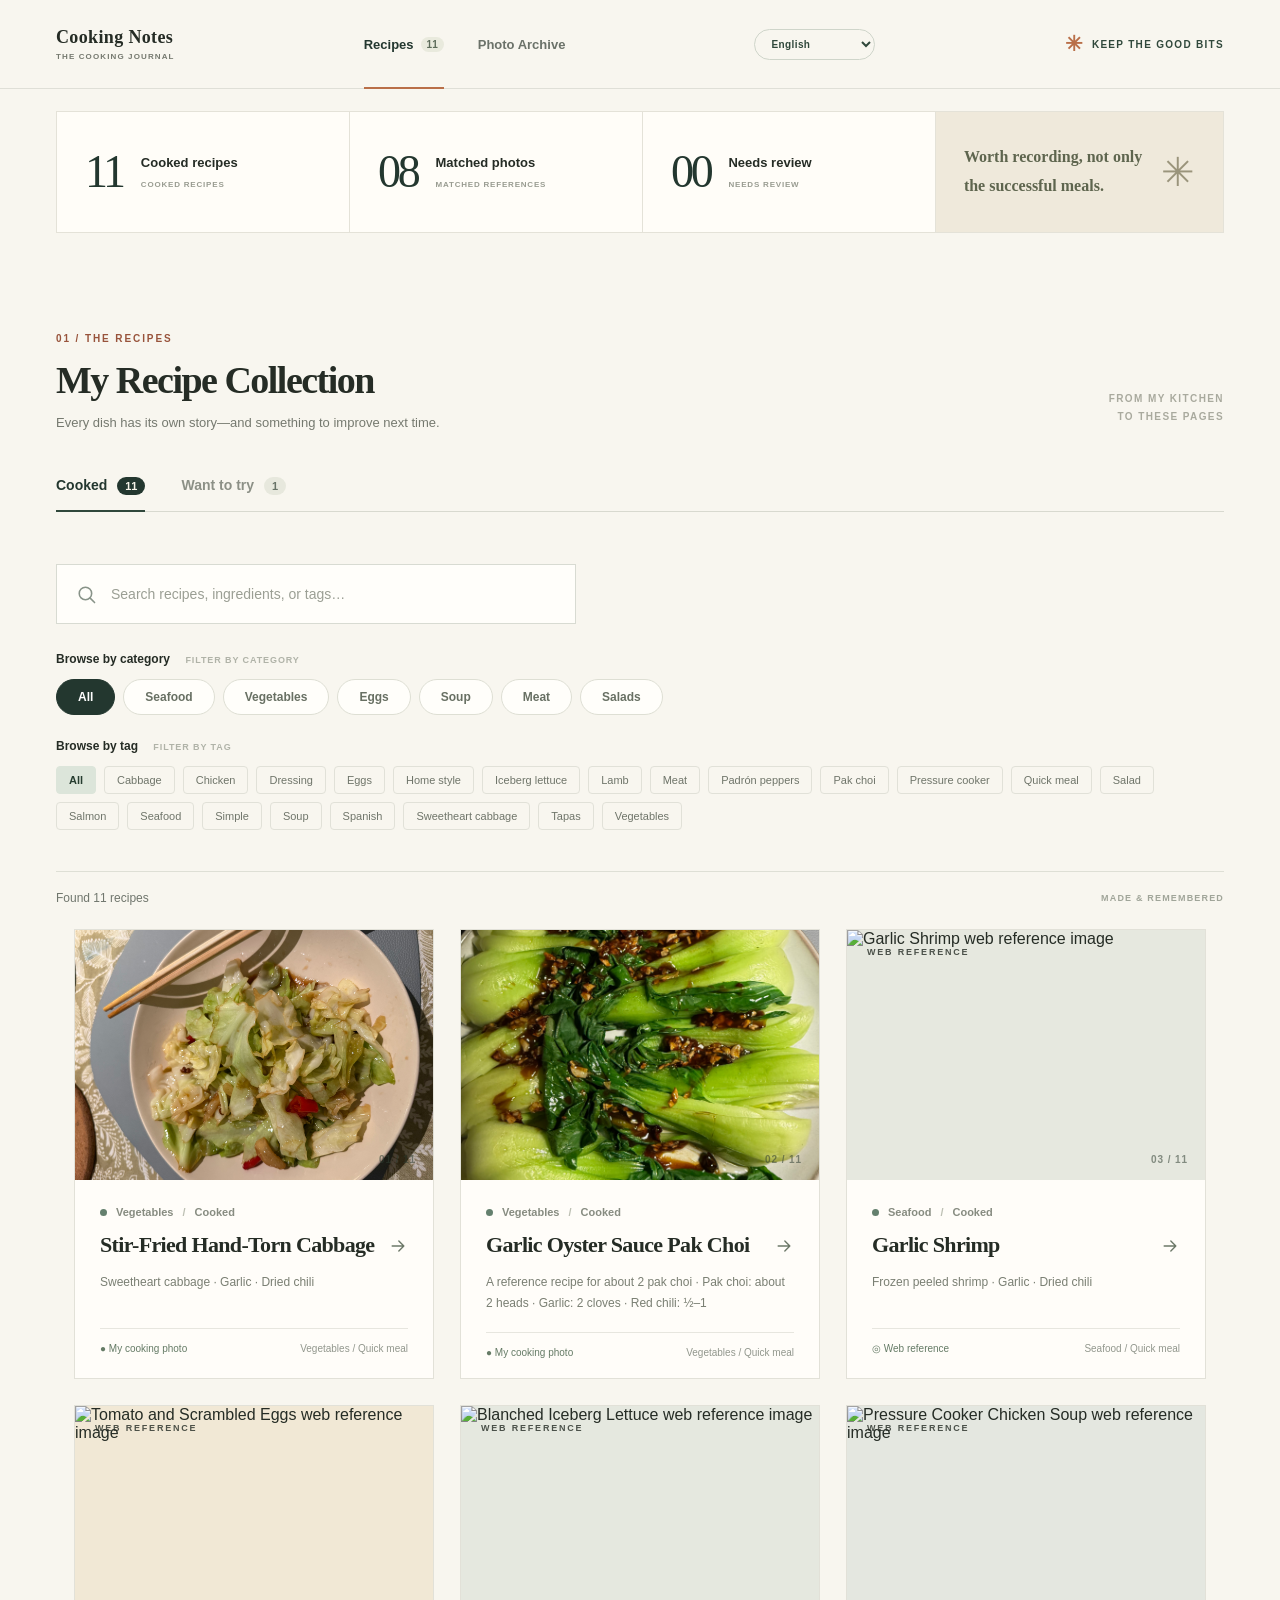
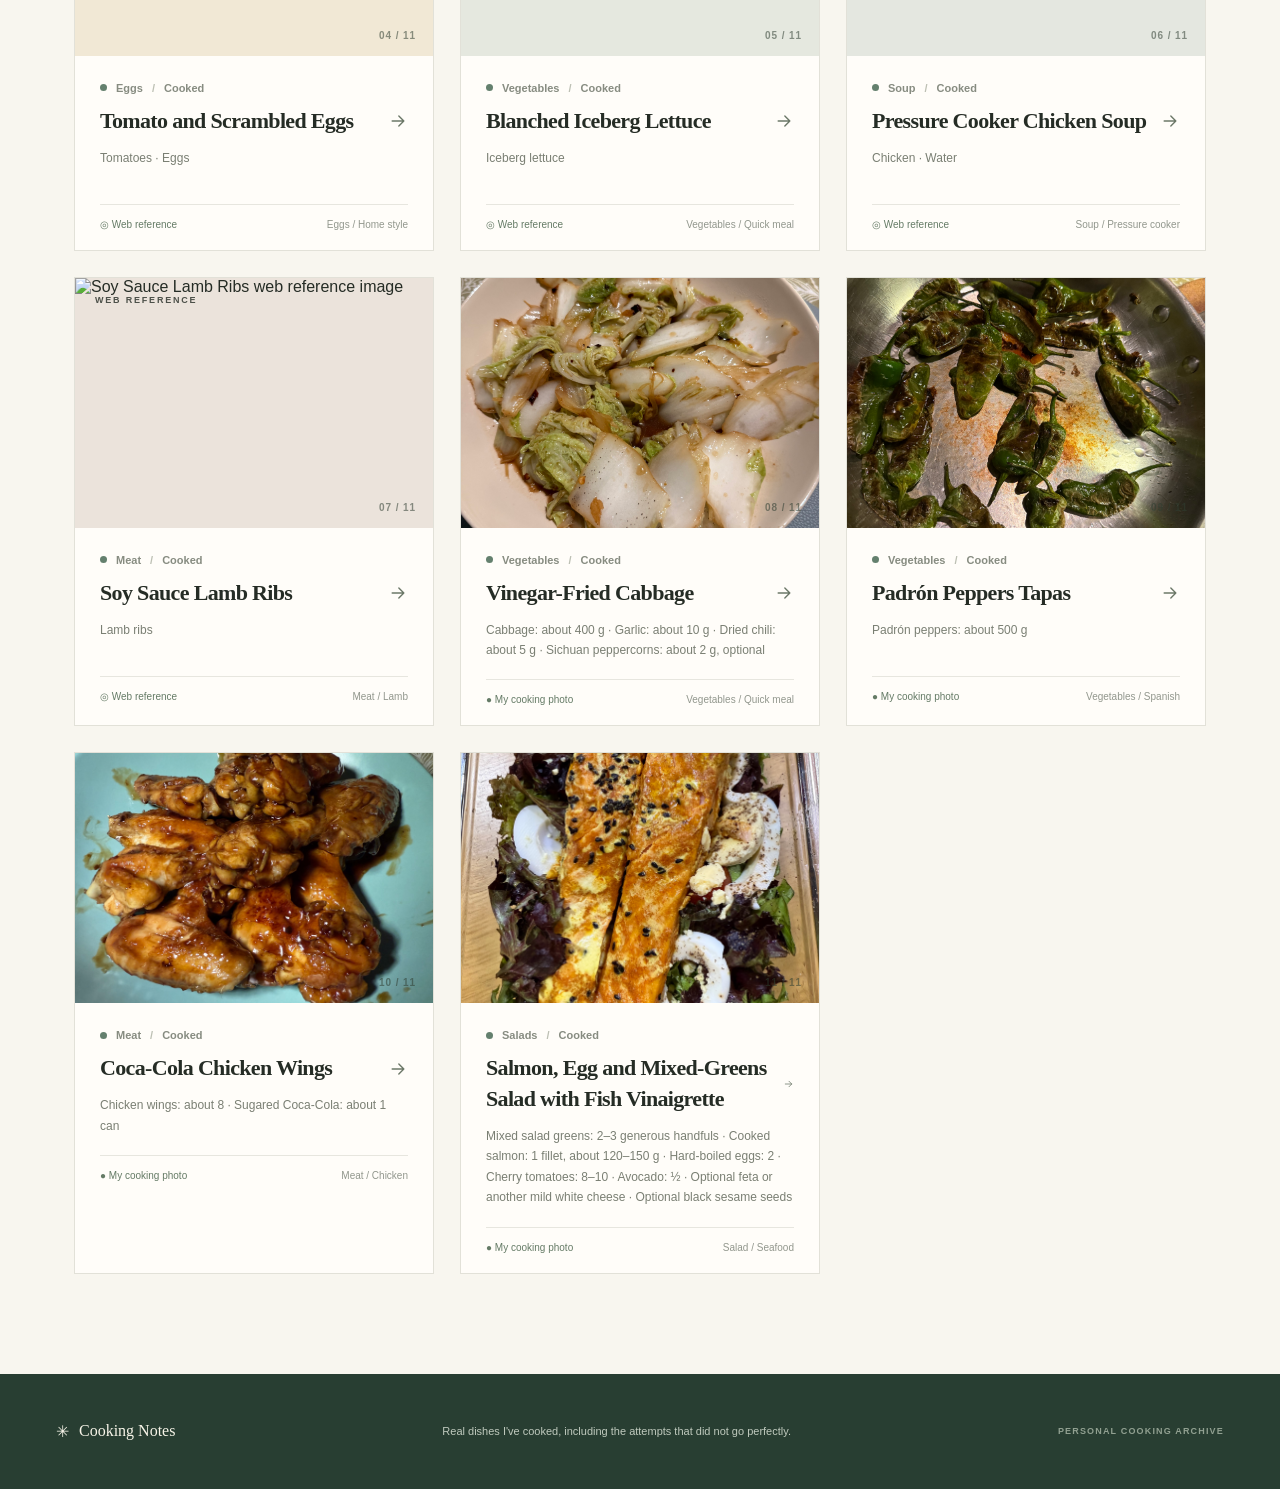
==== index.html @ 300072ee "Add salmon salad recipes and photos" ====
<!DOCTYPE html>
<html lang="zh-CN">
<head>
  <meta charset="UTF-8" />
  <meta name="viewport" content="width=device-width, initial-scale=1.0" />
  <meta name="theme-color" content="#f8f6ef" />
  <meta name="description" content="一个个人烹饪档案：记住每道菜的做法、真实经验和下次想改进的地方。" />
  <title>我的厨房笔记 · Cooking Notes</title>
  <link rel="stylesheet" href="./styles.css?rev=recipe-add-1" />
  <script id="cookbook-data" type="application/json">{"recipes":[{"id":"hand-torn-cabbage","title":"手撕包菜","status":"cooked","cuisine":"Chinese","category":"蔬菜","tags":["vegetables","quick-meal","sweetheart-cabbage"],"cover":"../../images/photos/hand-torn-cabbage-2026-10-12.jpg","ingredients":["Sweetheart Cabbage","蒜","干辣椒"],"seasonings":[],"instructions":["包菜撕成块，洗净并充分沥干。","蒜切末，干辣椒剪段。","锅充分预热，加油。","蒜和干辣椒短暂爆香。","先放比较厚的菜梗，再放叶子。","大火快速翻炒。","最后加入生抽、醋和糖。"],"experience":["已实际做过，但上次效果不够理想。","实际炒了约 5 分钟。","菜比较嫩，但是缺少焦香。","盘底有一些水。","醋用到约 1 tbsp，可能偏多。"],"improvements":["包菜洗完充分沥干。","锅要更热。","菜太多可以分批炒。","减少频繁翻动。","尝试把炒制时间缩短到约 2–3 分钟。","醋先用 1 tsp。"],"nextSeasonings":["生抽：2 tsp","醋：1 tsp","糖：¼–½ tsp"],"notes":[],"sources":[],"filename":"recipes/cooked/hand-torn-cabbage.md","referenceImage":null,"photos":[{"originalFile":"IMG_0497.HEIC","displayFile":"hand-torn-cabbage-2026-10-12.jpg","date":"2026-10-12","identifiedAs":"手撕包菜","matchStatus":"matched","recipeId":"hand-torn-cabbage","note":"可靠匹配手撕包菜；不能仅凭照片确定是哪一次尝试。","available":true,"publicPath":"./images/photos/hand-torn-cabbage-2026-10-12.jpg"},{"originalFile":"IMG_0633.HEIC","displayFile":"hand-torn-cabbage-2026-10-29.jpg","date":"2026-10-29","identifiedAs":"手撕包菜","matchStatus":"matched","recipeId":"hand-torn-cabbage","note":"可靠匹配手撕包菜；不能仅凭照片确定是哪一次尝试。","available":true,"publicPath":"./images/photos/hand-torn-cabbage-2026-10-29.jpg"}]},{"id":"garlic-oyster-sauce-pak-choi","title":"蒜蓉蚝油 Pak Choi","status":"cooked","cuisine":"Chinese","category":"蔬菜","tags":["vegetables","quick-meal","pak-choi"],"cover":"../../images/photos/garlic-oyster-sauce-pak-choi-2026-10-25.jpg","ingredients":["参考配方约适合 2 颗 Pak Choi：","Pak Choi：约 2 颗","蒜：2 瓣","红辣椒：半根至 1 根"],"seasonings":["蚝油：1 tbsp","生抽：1 tsp","老抽：少许，可选","香油：½ tsp","玉米淀粉：¼ tsp 或更少","水：约 3 tbsp，可根据浓稠度增加"],"instructions":["Pak Choi 洗净，对半或切成四份。","菜梗先接触沸水约 10–15 秒，再将叶子放进去短暂焯熟。","捞出充分沥干。","锅中加油，将蒜和红辣椒炒香。","加入提前混合好的酱汁，稍微煮至浓稠。","浇在 Pak Choi 上。"],"experience":["已实际做过，并且拍了照片。","上次菜叶有点软。","上次酱汁偏浓，而且量稍多。"],"improvements":["缩短焯水时间。","减少玉米淀粉或增加一点水。","不需要浇太多酱汁。"],"nextSeasonings":[],"notes":[],"sources":["Khin's Kitchen — Pak Choi with Garlic Sauce（原始菜谱名称；当前记录未提供链接）"],"filename":"recipes/cooked/garlic-oyster-sauce-pak-choi.md","referenceImage":null,"photos":[{"originalFile":"IMG_0579.HEIC","displayFile":"garlic-oyster-sauce-pak-choi-2026-10-25.jpg","date":"2026-10-25","identifiedAs":"蒜蓉蚝油 Pak Choi","matchStatus":"matched","recipeId":"garlic-oyster-sauce-pak-choi","note":"可靠匹配该菜谱。","available":true,"publicPath":"./images/photos/garlic-oyster-sauce-pak-choi-2026-10-25.jpg"}]},{"id":"garlic-shrimp","title":"蒜香虾仁","status":"cooked","cuisine":"Chinese","category":"海鲜","tags":["seafood","quick-meal"],"cover":null,"ingredients":["冷冻去壳虾仁","蒜","干辣椒"],"seasonings":["生抽","蚝油","糖"],"instructions":["虾仁解冻，沥干并擦去多余水分。","蒜切末，干辣椒剪段，可以去籽。","小火用油爆香蒜末和干辣椒。","加入虾仁炒至完全熟透。","加入生抽、蚝油和少量糖，翻炒均匀。"],"experience":["已实际做过。","干辣椒去籽可以减少辣度。","蒜和干辣椒不要炒焦，否则会发苦。","冷冻虾仁需要尽量沥干水分。"],"improvements":[],"nextSeasonings":[],"notes":["上图是网络参考图，不是本人的实拍照片。"],"sources":["网络参考图来源：[The Kitchn — Garlic Butter Shrimp](https://www.thekitchn.com/garlic-butter-shrimp-265172)"],"filename":"recipes/cooked/garlic-shrimp.md","referenceImage":"https://cdn.apartmenttherapy.info/image/upload/v1784063282/k/archive/4d14d19b855023bfdb66a6a99bb9dd78fb2894a0_landscape.jpg","photos":[]},{"id":"tomato-and-eggs","title":"西红柿炒鸡蛋","status":"cooked","cuisine":"Chinese","category":"鸡蛋","tags":["eggs","home-style"],"cover":null,"ingredients":["番茄","鸡蛋"],"seasonings":["盐","糖","油"],"instructions":["鸡蛋打散，先炒至凝固，盛出来。","番茄切块，放入锅中加盐炒软。","适当压碎番茄，让它释放汁水。","加入炒好的鸡蛋。","用糖和盐调整味道。"],"experience":["已实际做过，但上次不太成功。","英国买的番茄比较硬。","番茄炒了以后仍然保持块状，很难炒出番茄汁。","加水后，最后还是变得比较干。"],"improvements":["买成熟、偏软的番茄。","番茄先单独炒 4–6 分钟。","可以盖盖子稍微焖一下。","必要时加少量番茄酱辅助出汁。"],"nextSeasonings":[],"notes":["上图是网络参考图，不是本人的实拍照片。"],"sources":["网络参考图来源：[爱料理 — 蕃茄炒蛋](https://icook.tw/recipes/59691)"],"filename":"recipes/cooked/tomato-and-eggs.md","referenceImage":"https://tokyo-kitchen.icook.network/uploads/step/cover/234334/8b9d5fb97aab0b68.jpg","photos":[]},{"id":"blanched-iceberg-lettuce","title":"白灼生菜","status":"cooked","cuisine":"Chinese","category":"蔬菜","tags":["vegetables","quick-meal","iceberg-lettuce"],"cover":null,"ingredients":["Iceberg Lettuce"],"seasonings":["蒜","蚝油","生抽","糖","油"],"instructions":["生菜洗净，适当撕开。","在沸水中短时间焯熟。","捞出沥干。","用蒜、生抽、蚝油、糖和少量水制作酱汁。","将酱汁浇在生菜上。"],"experience":["已实际做过，觉得很好吃。"],"improvements":[],"nextSeasonings":[],"notes":["上图是网络参考图，不是本人的实拍照片。"],"sources":["网络参考图来源：[DelishHomeCook — Iceberg Lettuce with Oyster Sauce](https://delishhomecook.com/2017/07/28/blanched_lettuce/)"],"filename":"recipes/cooked/blanched-iceberg-lettuce.md","referenceImage":"https://delishhomecook.files.wordpress.com/2017/07/dsc01959-small.jpg","photos":[]},{"id":"pressure-cooker-chicken-soup","title":"高压锅鸡汤","status":"cooked","cuisine":"Chinese","category":"汤","tags":["soup","pressure-cooker","simple"],"cover":null,"ingredients":["鸡","水"],"seasonings":[],"instructions":["将鸡放进高压锅。","加水。","用高压锅煮汤。以前提到过约 1 小时，但具体高压烹饪时间和模式尚未确认。"],"experience":["已实际做过。","具体调味料、鸡肉用量和高压烹饪时间尚未记录，下一次做的时候可以补充。"],"improvements":[],"nextSeasonings":[],"notes":["上图是网络参考图，不是本人的实拍照片。"],"sources":["网络参考图来源：[Wikimedia Commons — Chinese Food - Chicken Soup](https://commons.wikimedia.org/wiki/File:Chinese_Food_-_Chicken_Soup.JPG)（CC BY-SA 3.0）"],"filename":"recipes/cooked/pressure-cooker-chicken-soup.md","referenceImage":"https://upload.wikimedia.org/wikipedia/commons/4/47/Chinese_Food_-_Chicken_Soup.JPG","photos":[]},{"id":"soy-sauce-lamb-ribs","title":"酱油羊排","status":"cooked","cuisine":"Chinese","category":"肉类","tags":["meat","lamb","home-style"],"cover":null,"ingredients":["羊排"],"seasonings":["酱油"],"instructions":[],"experience":["已实际做过。","这道菜是自己随意调制的酱油风味，不是严格按照某个中餐菜谱做的。"],"improvements":[],"nextSeasonings":[],"notes":["上图是网络参考图，不是本人的实拍照片；图片展示的是相近的红烧羊排风格，不代表这道菜的实际成品。"],"sources":["网络参考图来源：[搜狐 — 红烧羊肉/羊排相关图片](https://www.sohu.com/a/840072712_121106832)"],"filename":"recipes/cooked/soy-sauce-lamb-ribs.md","referenceImage":"https://q7.itc.cn/q_70/images03/20241220/396b5f5ba7764e2a8b6789eb6a0640f6.jpeg","photos":[]},{"id":"vinegar-braised-cabbage","title":"醋溜白菜","status":"cooked","cuisine":"Chinese","category":"蔬菜","tags":["vegetables","quick-meal","cabbage"],"cover":"../../images/photos/stir-fried-cabbage-vegetable-review-2026-10-15.jpg","ingredients":["白菜／大白菜：约 400 g","蒜：约 10 g","干辣椒：约 5 g","花椒：约 2 g，可选"],"seasonings":["陈醋：约 20 ml","生抽：约 10 ml","白砂糖：约 5 g","盐：约 3 g","食用油：约 25 ml"],"instructions":["将白菜帮和叶分开；白菜帮斜切成片，白菜叶撕成大块。","锅烧热加油，放入花椒小火炸香后捞出。","加入干辣椒段和蒜片，短暂爆香。","转大火，先加入白菜帮快速翻炒约 1 分钟，再加入白菜叶翻炒约 30 秒。","沿锅边淋入陈醋，快速翻炒。","加入生抽、糖和盐，翻炒均匀后立即出锅。"],"experience":["已实际做过，并拍了照片。"],"improvements":["下次改进尚未记录。公开参考做法强调大火快炒、帮叶分开，以减少出水并保持脆感；是否适合下一次实际尝试，之后再记录。"],"nextSeasonings":[],"notes":["上面的用量和步骤是根据公开常见做法整理的参考版本，不代表 2026-10-15 这次照片对应的确切用量或步骤。"],"sources":["醋溜白菜参考做法：[理科生下厨房](https://scicook.com/recipes/vinegar-cabbage/)"],"filename":"recipes/cooked/vinegar-braised-cabbage.md","referenceImage":null,"photos":[{"originalFile":"IMG_0504.HEIC","displayFile":"stir-fried-cabbage-vegetable-review-2026-10-15.jpg","date":"2026-10-15","identifiedAs":"醋溜白菜","matchStatus":"matched","recipeId":"vinegar-braised-cabbage","note":"用户确认这是醋溜白菜。","available":true,"publicPath":"./images/photos/stir-fried-cabbage-vegetable-review-2026-10-15.jpg"}]},{"id":"padron-peppers-tapas","title":"Padrón Peppers Tapas","status":"cooked","cuisine":"Spanish","category":"蔬菜","tags":["vegetables","spanish","tapas","padron-peppers"],"cover":"../../images/photos/pan-fried-green-peppers-review-2026-10-17.jpg","ingredients":["Padrón peppers：约 500 g"],"seasonings":["西班牙橄榄油：适量（公开参考版本约 300 ml）","海盐片：适量"],"instructions":["Padrón peppers 洗净，并充分沥干水分。","锅中加入橄榄油并充分加热。","放入辣椒，煎炸至表皮起泡并呈金黄色。","捞出沥去多余油分，装盘后撒上海盐，趁热食用。"],"experience":["已实际做过，并拍了照片。","这道菜是西班牙 tapas。"],"improvements":[],"nextSeasonings":[],"notes":["上面的用量和步骤是根据西班牙常见 tapas 做法整理的参考版本，不代表 2026-10-17 这次照片对应的确切用量或步骤。"],"sources":["Padrón peppers 参考做法：[Foods and Wines from Spain](https://www.foodswinesfromspain.com/en/fws-academy/recipes/2017/october/padron-peppers)"],"filename":"recipes/cooked/padron-peppers-tapas.md","referenceImage":null,"photos":[{"originalFile":"IMG_0531.HEIC","displayFile":"pan-fried-green-peppers-review-2026-10-17.jpg","date":"2026-10-17","identifiedAs":"Padrón Peppers Tapas","matchStatus":"matched","recipeId":"padron-peppers-tapas","note":"用户确认这是西班牙 Padrón peppers tapas。","available":true,"publicPath":"./images/photos/pan-fried-green-peppers-review-2026-10-17.jpg"}]},{"id":"coca-cola-chicken-wings","title":"可乐鸡翅","status":"cooked","cuisine":"Chinese","category":"肉类","tags":["meat","chicken","home-style"],"cover":"../../images/photos/soy-glazed-chicken-review-2026-10-25.jpg","ingredients":["鸡翅：约 8 只","含糖可乐：约 1 罐"],"seasonings":["盐：适量","料酒：约 1 tbsp","生抽：约 10 ml","老抽：约 5–7 ml","姜片：约 5 片","桂皮：半支至 1 支，可选","八角：可选"],"instructions":["在鸡翅两面划刀或扎孔，帮助入味；可用料酒和老抽腌制约 30 分钟至 2 小时。","鸡翅冷水下锅，可加入姜片；煮开并撇去浮沫后捞出，用温水冲净并擦干。","锅烧热，将鸡翅小火煎至两面金黄。","加入可乐、料酒、生抽、老抽和可选的桂皮、八角；液体以接近没过鸡翅为宜。","小火炖煮至鸡翅熟透、汤汁明显减少。","转大火收汁，让浓稠酱汁裹在鸡翅表面；最后按需要补盐。"],"experience":["已实际做过，并拍了照片。"],"improvements":[],"nextSeasonings":[],"notes":["上面的用量和步骤是根据公开常见做法整理的参考版本，不代表 2026-10-25 这次照片对应的确切用量或步骤。"],"sources":["可乐鸡翅参考做法：[下厨房](https://m.xiachufang.com/recipe/1000229/)","可乐鸡翅常见做法概述：[维基百科](https://zh.wikipedia.org/wiki/可乐鸡翅)"],"filename":"recipes/cooked/coca-cola-chicken-wings.md","referenceImage":null,"photos":[{"originalFile":"IMG_0581.HEIC","displayFile":"soy-glazed-chicken-review-2026-10-25.jpg","date":"2026-10-25","identifiedAs":"可乐鸡翅","matchStatus":"matched","recipeId":"coca-cola-chicken-wings","note":"用户确认这是可乐鸡翅。","available":true,"publicPath":"./images/photos/soy-glazed-chicken-review-2026-10-25.jpg"}]},{"id":"fish-vinaigrette","title":"三文鱼鸡蛋混合生菜沙拉（Fish Vinaigrette）","status":"cooked","cuisine":"Western","category":"沙拉","tags":["salad","seafood","salmon","simple"],"cover":"../../images/photos/fish-vinaigrette-1.jpg","ingredients":["混合生菜：2–3 大把，例如绿叶生菜和红叶生菜","熟三文鱼：1 片，约 120–150 g，简单调味后掰成大块","水煮蛋：2 个，对半或切成四块","樱桃番茄：8–10 个，对半切开","牛油果：½ 个，切片或切丁","可选：少量菲达奶酪或其他味道温和的白奶酪","可选：黑芝麻，最后撒上"],"seasonings":["特级初榨橄榄油：3 份","醋：1 份","盐：适量","黑胡椒：适量","意大利综合香料：适量"],"instructions":["制作油醋汁：将橄榄油、醋、盐、黑胡椒和意大利综合香料放入一个最小的透明密封容器中，盖紧后摇匀。","组合沙拉：把混合生菜放入大盘，加入樱桃番茄和牛油果，再摆上三文鱼和水煮蛋。","完成：按喜好加入奶酪和黑芝麻。再次摇匀油醋汁，淋在沙拉上后立即食用。"],"experience":["已实际做过，并拍下了两张成品照片。"],"improvements":[],"nextSeasonings":[],"notes":[],"sources":[],"filename":"recipes/cooked/fish-vinaigrette.md","referenceImage":null,"photos":[{"originalFile":"fish-vinaigrette-1.jpg","displayFile":"fish-vinaigrette-1.jpg","date":"日期未记录","identifiedAs":"三文鱼鸡蛋混合生菜沙拉","matchStatus":"matched","recipeId":"fish-vinaigrette","note":"随鱼汁油醋汁菜谱提供的个人实拍照片。","available":true,"publicPath":"./images/photos/fish-vinaigrette-1.jpg"},{"originalFile":"fish-vinaigrette-2.jpg","displayFile":"fish-vinaigrette-2.jpg","date":"日期未记录","identifiedAs":"三文鱼鸡蛋混合生菜沙拉","matchStatus":"matched","recipeId":"fish-vinaigrette","note":"随鱼汁油醋汁菜谱提供的个人实拍照片。","available":true,"publicPath":"./images/photos/fish-vinaigrette-2.jpg"}]},{"id":"honey-mustard-chicken-salad-sauce","title":"蜂蜜芥末鸡肉沙拉","status":"to-try","cuisine":"Western","category":"沙拉","tags":["salad","chicken","dressing","simple"],"cover":null,"ingredients":["薄切鸡胸肉：120 g，可以使用超市购买的熟鸡肉片，或将熟鸡胸肉切薄","混合生菜：2–3 大把，例如绿叶生菜和红叶生菜","水煮蛋：2 个，对半或切成四块","樱桃番茄：8–10 个，对半切开","牛油果：½ 个，切片或切丁","坚果：一小把，粗略切碎，例如杏仁、核桃或腰果","可选：少量菲达奶酪或其他味道温和的白奶酪","可选：黑芝麻，最后撒上"],"seasonings":["特级初榨橄榄油：1 tbsp（15 ml）","第戎芥末：1 tbsp（15 g）；也可以用 2 tsp 第戎芥末加 1 tsp 粒粒芥末增加口感","蜂蜜：2 tsp（10 ml）","苹果醋或新鲜柠檬汁：1 tsp（5 ml），用来平衡甜味并帮助乳化","细海盐：1 小撮","现磨黑胡椒：1 小撮","可选：极少量蒜粉或一小撮切碎的新鲜细香葱"],"instructions":["准备鸡肉：如果使用生鸡胸肉，用盐和胡椒调味，彻底煮熟后稍微静置，再切成薄片；如果使用现成的熟鸡肉片，可直接使用。","混合酱汁底：在小碗中将芥末、蜂蜜、醋（或柠檬汁）、盐和黑胡椒搅拌至完全顺滑。","乳化橄榄油：一边快速搅拌，一边慢慢将橄榄油细细地倒入芥末混合物中，直到酱汁变得有光泽并稍微变稠。","调整浓稠度：尝味后按需要调整。如果想让酱汁更适合淋在嫩叶上，可以加入 ½ tsp 温水搅匀。","组合沙拉：把生菜、樱桃番茄和牛油果放入碗中，摆上水煮蛋、薄切鸡肉和坚果，再加入可选的奶酪和黑芝麻。","拌匀后食用：将一半酱汁拌入鸡肉，另一半在上桌前立即淋到生菜上。"],"experience":[],"improvements":[],"nextSeasonings":[],"notes":["这个配方按 120 g 鸡肉计算，大约可得到 2½ tbsp 乳化酱汁，足够拌鸡肉并调味一份配菜沙拉。","如果使用生鸡肉，可以在煎好后转小火，在锅中加入 1 tbsp 酱汁，让鸡肉裹上酱汁并轻微焦糖化 30–45 秒；剩下的酱汁冷拌沙拉。"],"sources":[],"filename":"recipes/cooked/honey-mustard-chicken-salad-sauce.md","referenceImage":null,"photos":[]}],"photos":[{"originalFile":"IMG_0497.HEIC","displayFile":"hand-torn-cabbage-2026-10-12.jpg","date":"2026-10-12","identifiedAs":"手撕包菜","matchStatus":"matched","recipeId":"hand-torn-cabbage","note":"可靠匹配手撕包菜；不能仅凭照片确定是哪一次尝试。","available":true,"publicPath":"./images/photos/hand-torn-cabbage-2026-10-12.jpg"},{"originalFile":"IMG_0633.HEIC","displayFile":"hand-torn-cabbage-2026-10-29.jpg","date":"2026-10-29","identifiedAs":"手撕包菜","matchStatus":"matched","recipeId":"hand-torn-cabbage","note":"可靠匹配手撕包菜；不能仅凭照片确定是哪一次尝试。","available":true,"publicPath":"./images/photos/hand-torn-cabbage-2026-10-29.jpg"},{"originalFile":"IMG_0579.HEIC","displayFile":"garlic-oyster-sauce-pak-choi-2026-10-25.jpg","date":"2026-10-25","identifiedAs":"蒜蓉蚝油 Pak Choi","matchStatus":"matched","recipeId":"garlic-oyster-sauce-pak-choi","note":"可靠匹配该菜谱。","available":true,"publicPath":"./images/photos/garlic-oyster-sauce-pak-choi-2026-10-25.jpg"},{"originalFile":"IMG_0504.HEIC","displayFile":"stir-fried-cabbage-vegetable-review-2026-10-15.jpg","date":"2026-10-15","identifiedAs":"醋溜白菜","matchStatus":"matched","recipeId":"vinegar-braised-cabbage","note":"用户确认这是醋溜白菜。","available":true,"publicPath":"./images/photos/stir-fried-cabbage-vegetable-review-2026-10-15.jpg"},{"originalFile":"IMG_0531.HEIC","displayFile":"pan-fried-green-peppers-review-2026-10-17.jpg","date":"2026-10-17","identifiedAs":"Padrón Peppers Tapas","matchStatus":"matched","recipeId":"padron-peppers-tapas","note":"用户确认这是西班牙 Padrón peppers tapas。","available":true,"publicPath":"./images/photos/pan-fried-green-peppers-review-2026-10-17.jpg"},{"originalFile":"IMG_0581.HEIC","displayFile":"soy-glazed-chicken-review-2026-10-25.jpg","date":"2026-10-25","identifiedAs":"可乐鸡翅","matchStatus":"matched","recipeId":"coca-cola-chicken-wings","note":"用户确认这是可乐鸡翅。","available":true,"publicPath":"./images/photos/soy-glazed-chicken-review-2026-10-25.jpg"},{"originalFile":"fish-vinaigrette-1.jpg","displayFile":"fish-vinaigrette-1.jpg","date":"日期未记录","identifiedAs":"三文鱼鸡蛋混合生菜沙拉","matchStatus":"matched","recipeId":"fish-vinaigrette","note":"随鱼汁油醋汁菜谱提供的个人实拍照片。","available":true,"publicPath":"./images/photos/fish-vinaigrette-1.jpg"},{"originalFile":"fish-vinaigrette-2.jpg","displayFile":"fish-vinaigrette-2.jpg","date":"日期未记录","identifiedAs":"三文鱼鸡蛋混合生菜沙拉","matchStatus":"matched","recipeId":"fish-vinaigrette","note":"随鱼汁油醋汁菜谱提供的个人实拍照片。","available":true,"publicPath":"./images/photos/fish-vinaigrette-2.jpg"}],"translations":{"ui":{"en":{"brand":"Cooking Notes","brandSubtitle":"THE COOKING JOURNAL","brandAria":"My Cooking Notes, home","recipes":"Recipes","photos":"Photo Archive","about":"About","languageToggle":"中文","languageAria":"Choose language","languageChinese":"中文","languageEnglish":"English","languageDutch":"Nederlands","mainNavAria":"Main navigation","footerText":"Real dishes I've cooked, including the attempts that did not go perfectly.","footerArchive":"PERSONAL COOKING ARCHIVE","headerSide":"KEEP THE GOOD BITS","artJournal":"THE\u003cbr/>COOKING\u003cbr/>JOURNAL","artGoodFood":"GOOD FOOD","artGoodNotes":"GOOD NOTES","artCollected":"COLLECTED WITH CARE","artEst":"EST. 2026","statsCooked":"Cooked recipes","statsMatched":"Matched photos","statsReview":"Needs review","statsCookedMeta":"COOKED RECIPES","statsMatchedMeta":"MATCHED REFERENCES","statsReviewMeta":"NEEDS REVIEW","statsAria":"Recipe statistics","statsNote1":"Worth recording, not only","statsNote2":"the successful meals.","browseCategory":"Browse by category","browseTag":"Browse by tag","all":"All","statusCooked":"Cooked","statusTry":"Want to try","searchPlaceholder":"Search recipes, ingredients, or tags…","searchAria":"Search recipes or ingredients","clearSearch":"Clear search","categoryAria":"Recipe categories","tagAria":"Tag filters","filterCategoryMeta":"FILTER BY CATEGORY","filterTagMeta":"FILTER BY TAG","recipesKicker":"01 / THE RECIPES","sectionRecipes":"My Recipe Collection","sectionDescription":"Every dish has its own story—and something to improve next time.","fromKitchen":"FROM MY KITCHEN","toPages":"TO THESE PAGES","resultsFound":"Found {count} recipes","resultsToTry":"Found {count} recipes to try","clearFilters":"Clear filters ↗","madeRemembered":"MADE & REMEMBERED","emptyToTryTitle":"Your try list is empty","emptyToTryText":"No to-try recipes have been recorded yet. You can add future ideas to Markdown.","emptyTitle":"No matching recipes","emptyText":"Try another keyword, or clear the category and tag filters.","noIngredients":"Ingredients not recorded","cookingPhotoAlt":"cooking photo","photoMy":"● My cooking photo","photoLinked":"◌ Photo linked","webReference":"◎ Web reference","noPhoto":"— No photo","photoReference":"PHOTO REFERENCE","noPhotoLabel":"NO PHOTO","photoPending":"Photo file pending","noLinkedPhoto":"No linked photo","spaceLater":"A LITTLE SPACE FOR LATER","webBadge":"WEB REFERENCE","calloutEyebrow":"AN HONEST KITCHEN DIARY","calloutTitle":"Even imperfect dishes are worth keeping.","calloutText":"Real notes make the next attempt better.","readPrinciples":"Read the recording principles","heroEyebrow":"A PERSONAL COOKING ARCHIVE","heroEdition":"VOL. 01","heroTitle1":"Take every time you cook","heroTitle2":"seriously enough to remember.","heroDescription":"Not only the good methods, but also the reasons behind failures, ideas for next time, and the small kitchen discoveries worth keeping.","heroLink":"Browse my recipes","heroAria":"Abstract decorative pattern with a plate and cooking notes, not an actual dish photo","statusAria":"Recipe status","allRecipes":"All recipes","recipeLabel":"RECIPE","recipeIntro":"Remember the steps, what really happened, and what to improve next time.","cooked":"Cooked","print":"Print recipe ↗","mainIngredients":"Main ingredients","seasonings":"Seasonings","forNext":"FOR NEXT TIME","nextTitle":"Next-time seasoning reference","nextNote":"This is a suggestion for next time, not the previous actual amount.","markdownSource":"Recipe data comes from Markdown","steps":"Steps","experienceEyebrow":"WHAT ACTUALLY HAPPENED","experienceTitle":"My actual experience","improvementsEyebrow":"NOTES FOR NEXT TIME","improvementsTitle":"What to improve next time","otherNotes":"Other notes","sources":"Sources","relatedPhotos":"Related photos","linked":"linked","photoRules":"Only manually confirmed photos are linked to recipes.","noReliablePhoto":"No reliably matched photo has been recorded","referenceTip":"This is a web reference image. It is not a personal cooking photo.","webReferenceAlt":"web reference image","notPersonal":"not a personal cooking photo","notRecorded":"Not recorded","backToList":"Back to recipe list","home":"Home","viewPhotoArchive":"View photo archive","notFound":"Recipe not found","photoArchiveTitle":"In the frame.","photoArchiveKicker":"02 / PHOTO ARCHIVE","photoArchiveIntro1":"Photos are part of the memory, but not every photo can be matched to a dish with certainty.","photoArchiveIntro2":"Confirmed matches stay in the archive; uncertain ones stay separate.","imageBannerTitle":"About image files","imageBannerWithPending":"{count} JPEG display images are connected; original HEIC files remain in the library. Unconfirmed photos stay in the review archive and are not automatically linked to recipes.","imageBannerAllConfirmed":"{count} JPEG display images are connected; original HEIC files remain in the library. All current photos have been linked to recipes based on your confirmation.","imageBannerNone":"Only filenames and review records are available. Add real JPG files to the images/photos/ folder and rebuild the site to display them.","confirmedKicker":"01 / CONFIRMED","confirmedTitle":"Confirmed matches","confirmedSubtitle":"Confirmed as belonging to existing recipes","toReviewKicker":"02 / TO REVIEW","toReviewTitle":"To review","toReviewSubtitle":"Keep possibilities separate until confirmed","photoConfirmed":"✓ Confirmed","photoReview":"◌ To review","viewRecipe":"View recipe","originalLabel":"ORIGINAL","displayLabel":"DISPLAY","unassigned":"Not linked to a formal recipe","aboutKicker":"03 / THE PHILOSOPHY","aboutTitle1":"Not a recipe encyclopedia,","aboutTitle2":"a real kitchen diary.","aboutIntro":"Every dish comes from something actually cooked. Write down what is known; leave unknowns blank.","principle1Title":"Truth over completeness","principle1Text":"Missing times, amounts, and steps are marked as not recorded instead of being guessed.","principle2Title":"Failures belong here too","principle2Text":"Actual experience and next-time suggestions stay separate. A suggestion is not a fact.","principle3Title":"Photos need confirmation","principle3Text":"Only reliably matched photos are linked to recipes. Unconfirmed photos are not used to prove missing facts.","howItWorks":"HOW IT WORKS","aboutFootTitle":"Markdown holds the content; the website presents it.","aboutFootText":"Each recipe has its own Markdown file. Edit the ingredients, steps, or notes, then rebuild the site—no database or back end required.","goRecipes":"View recipes","categories":{"全部":"All","海鲜":"Seafood","蔬菜":"Vegetables","鸡蛋":"Eggs","汤":"Soup","肉类":"Meat","沙拉":"Salads"},"tags":{"cabbage":"Cabbage","chicken":"Chicken","dressing":"Dressing","eggs":"Eggs","fish":"Fish","honey":"Honey","home-style":"Home style","iceberg-lettuce":"Iceberg lettuce","lamb":"Lamb","meat":"Meat","padron-peppers":"Padrón peppers","pak-choi":"Pak choi","pressure-cooker":"Pressure cooker","quick-meal":"Quick meal","salad":"Salad","salmon":"Salmon","seafood":"Seafood","simple":"Simple","soup":"Soup","spanish":"Spanish","sweetheart-cabbage":"Sweetheart cabbage","tapas":"Tapas","vegetables":"Vegetables"}}},"recipes":{"garlic-shrimp":{"title":"Garlic Shrimp","category":"Seafood","ingredients":["Frozen peeled shrimp","Garlic","Dried chili"],"seasonings":["Light soy sauce","Oyster sauce","Sugar"],"instructions":["Defrost the shrimp, drain them, and pat away excess moisture.","Mince the garlic and cut the dried chili into pieces; remove the seeds if desired.","Gently fry the garlic and dried chili in oil over low heat until fragrant.","Add the shrimp and stir-fry until fully cooked.","Add light soy sauce, oyster sauce, and a little sugar; toss to combine."],"experience":["I have cooked this dish.","Removing the seeds from dried chili reduces the heat.","Do not burn the garlic or dried chili, or they will taste bitter.","Drain frozen shrimp as thoroughly as possible."],"notes":["The image above is a web reference image, not a personal cooking photo."],"sources":["Web reference image: The Kitchn — Garlic Butter Shrimp"]},"blanched-iceberg-lettuce":{"title":"Blanched Iceberg Lettuce","category":"Vegetables","ingredients":["Iceberg lettuce"],"seasonings":["Garlic","Oyster sauce","Light soy sauce","Sugar","Oil"],"instructions":["Wash the lettuce and tear it into suitable pieces.","Briefly blanch it in boiling water.","Drain thoroughly.","Make a sauce with garlic, light soy sauce, oyster sauce, sugar, and a little water.","Pour the sauce over the lettuce."],"experience":["I have made it and thought it was delicious."],"notes":["The image above is a web reference image, not a personal cooking photo."],"sources":["Web reference image: DelishHomeCook — Iceberg Lettuce with Oyster Sauce"]},"garlic-oyster-sauce-pak-choi":{"title":"Garlic Oyster Sauce Pak Choi","category":"Vegetables","ingredients":["A reference recipe for about 2 pak choi","Pak choi: about 2 heads","Garlic: 2 cloves","Red chili: ½–1"],"seasonings":["Oyster sauce: 1 tbsp","Light soy sauce: 1 tsp","Dark soy sauce: a little, optional","Sesame oil: ½ tsp","Cornstarch: ¼ tsp or less","Water: about 3 tbsp, adjust as needed"],"instructions":["Wash the pak choi and cut each head in half or into quarters.","Place the stems in boiling water for about 10–15 seconds, then add the leaves and blanch briefly.","Drain thoroughly.","Heat oil in a pan and fry the garlic and red chili until fragrant.","Add the pre-mixed sauce and simmer briefly until slightly thickened.","Pour the sauce over the pak choi."],"experience":["I made this dish and took photos.","The leaves were a little too soft last time.","The sauce was too thick and there was slightly too much of it."],"improvements":["Shorten the blanching time.","Use less cornstarch or add a little more water.","There is no need to pour on so much sauce."],"sources":["Khin's Kitchen — Pak Choi with Garlic Sauce (source URL not recorded)"]},"tomato-and-eggs":{"title":"Tomato and Scrambled Eggs","category":"Eggs","ingredients":["Tomatoes","Eggs"],"seasonings":["Salt","Sugar","Oil"],"instructions":["Beat the eggs, stir-fry until just set, and remove from the pan.","Cut the tomatoes into chunks and stir-fry with salt until softened.","Press some of the tomato pieces to help release their juices.","Return the cooked eggs to the pan.","Adjust the flavor with sugar and salt."],"experience":["I have cooked this dish, but the last attempt was not very successful.","The tomatoes available in the UK were quite firm.","They stayed in chunks after cooking and released very little juice.","After adding water, the finished dish still became rather dry."],"improvements":["Buy ripe, softer tomatoes.","Cook the tomatoes separately for 4–6 minutes.","Cover the pan and braise briefly if needed.","Add a little tomato paste to help create more sauce when necessary."],"notes":["The image above is a web reference image, not a personal cooking photo."],"sources":["Web reference image: iCook — Tomato and Egg Stir-Fry"]},"hand-torn-cabbage":{"title":"Stir-Fried Hand-Torn Cabbage","category":"Vegetables","ingredients":["Sweetheart cabbage","Garlic","Dried chili"],"nextSeasonings":["Light soy sauce: 2 tsp","Vinegar: 1 tsp","Sugar: ¼–½ tsp"],"instructions":["Tear the cabbage into pieces, wash it, and drain thoroughly.","Mince the garlic and cut the dried chili into pieces.","Preheat the pan thoroughly and add oil.","Briefly fry the garlic and dried chili until fragrant.","Add the thicker stems first, followed by the leaves.","Stir-fry quickly over high heat.","Add light soy sauce, vinegar, and sugar at the end."],"experience":["I cooked it, but the last attempt was not ideal.","It was stir-fried for about 5 minutes.","The cabbage was tender but lacked wok-charred aroma.","There was some water at the bottom of the plate.","About 1 tbsp of vinegar may have been too much."],"improvements":["Drain the cabbage thoroughly after washing.","Make the pan hotter.","Cook in batches if there is too much cabbage.","Stir less frequently.","Try shortening the cooking time to about 2–3 minutes.","Start with 1 tsp vinegar."]},"pressure-cooker-chicken-soup":{"title":"Pressure Cooker Chicken Soup","category":"Soup","ingredients":["Chicken","Water"],"instructions":["Put the chicken in the pressure cooker.","Add water.","Cook the soup in the pressure cooker. About one hour was mentioned previously, but the exact pressure-cooking time and setting have not been confirmed."],"experience":["I have made this dish.","The seasonings, amount of chicken, and pressure-cooking time have not been recorded; these can be added next time."],"notes":["The image above is a web reference image, not a personal cooking photo."],"sources":["Web reference image: Wikimedia Commons — Chinese Food - Chicken Soup (CC BY-SA 3.0)"]},"soy-sauce-lamb-ribs":{"title":"Soy Sauce Lamb Ribs","category":"Meat","ingredients":["Lamb ribs"],"seasonings":["Soy sauce","Other seasonings not recorded"],"experience":["I have made this dish.","It was an improvised soy-sauce-style dish rather than a strict Chinese recipe."],"notes":["The image above is a web reference image, not a personal cooking photo; it shows a similar braised lamb-rib style rather than the actual finished dish."],"sources":["Web reference image: Sohu — Braised Lamb Ribs"]},"vinegar-braised-cabbage":{"title":"Vinegar-Fried Cabbage","category":"Vegetables","ingredients":["Cabbage: about 400 g","Garlic: about 10 g","Dried chili: about 5 g","Sichuan peppercorns: about 2 g, optional"],"seasonings":["Chinkiang vinegar: about 20 ml","Light soy sauce: about 10 ml","Sugar: about 5 g","Salt: about 3 g","Cooking oil: about 25 ml"],"instructions":["Separate the cabbage stems from the leaves; slice the stems diagonally and tear the leaves into large pieces.","Heat oil in a pan, fry the Sichuan peppercorns over low heat until fragrant, then remove them.","Add the dried chili and garlic and fry briefly until fragrant.","Turn the heat high, stir-fry the stems for about 1 minute, then add the leaves for about 30 seconds.","Pour the vinegar around the edge of the pan and toss quickly.","Add the soy sauce, sugar, and salt; toss briefly and serve immediately."],"experience":["I have made this dish and took a photo."],"improvements":["Not recorded. Public reference recipes emphasize separating stems and leaves and stir-frying quickly over high heat to reduce excess water and preserve crunch."],"notes":["The amounts and steps above are a typical reference version, not the exact amounts or steps used for the 15 October 2026 photo."],"sources":["Reference recipe: SciCook — Vinegar Cabbage"]},"padron-peppers-tapas":{"title":"Padrón Peppers Tapas","category":"Vegetables","ingredients":["Padrón peppers: about 500 g"],"seasonings":["Spanish olive oil: as needed (one public reference uses about 300 ml)","Sea-salt flakes: as needed"],"instructions":["Wash the Padrón peppers and drain them thoroughly.","Heat the olive oil in a pan.","Add the peppers and fry until the skins blister and turn golden.","Drain off excess oil, arrange on a plate, and sprinkle with sea salt. Serve hot."],"experience":["I have made this dish and took a photo.","This is a Spanish tapas dish."],"notes":["The amounts and steps above are a typical reference version, not the exact amounts or steps used for the 17 October 2026 photo."],"sources":["Reference recipe: Foods and Wines from Spain — Padrón Peppers"]},"coca-cola-chicken-wings":{"title":"Coca-Cola Chicken Wings","category":"Meat","ingredients":["Chicken wings: about 8","Sugared Coca-Cola: about 1 can"],"seasonings":["Salt: to taste","Shaoxing wine: about 1 tbsp","Light soy sauce: about 10 ml","Dark soy sauce: about 5–7 ml","Ginger: about 5 slices","Cinnamon: ½–1 stick, optional","Star anise: optional"],"instructions":["Score or pierce both sides of the wings to help them absorb flavor; marinate with cooking wine and dark soy sauce for about 30 minutes to 2 hours if desired.","Start the wings in cold water with ginger; bring to a boil, skim the foam, rinse with warm water, and pat dry.","Pan-fry the wings over low heat until golden on both sides.","Add the Coca-Cola, cooking wine, light soy sauce, dark soy sauce, and optional spices; the liquid should nearly cover the wings.","Simmer over low heat until the wings are cooked and the liquid has reduced.","Turn up the heat to reduce the sauce until it coats the wings; adjust with salt if needed."],"experience":["I have made this dish and took a photo."],"notes":["The amounts and steps above are a typical reference version, not the exact amounts or steps used for the 25 October 2026 photo."],"sources":["Reference recipe: Xiachufang — Coca-Cola Chicken Wings","Reference overview: Wikipedia — Coca-Cola Chicken Wings"]},"fish-vinaigrette":{"title":"Salmon, Egg and Mixed-Greens Salad with Fish Vinaigrette","category":"Salads","ingredients":["Mixed salad greens: 2–3 generous handfuls","Cooked salmon: 1 fillet, about 120–150 g","Hard-boiled eggs: 2","Cherry tomatoes: 8–10","Avocado: ½","Optional feta or another mild white cheese","Optional black sesame seeds"],"seasonings":["Extra-virgin olive oil: 3 parts","Vinegar: 1 part","Salt: to taste","Pepper: to taste","Italian spices: to taste"],"instructions":["Make the vinaigrette: add the olive oil, vinegar, salt, pepper, and Italian spices to a small transparent container with a firm lid. Seal it tightly and shake until combined.","Build the salad: arrange the greens in a large serving dish, add the tomatoes and avocado, then arrange the salmon and boiled eggs on top.","Finish: add the optional cheese and black sesame seeds, shake the vinaigrette again, drizzle it over the salad, and serve immediately."],"experience":["I have made this dish and took two finished-dish photos."],"notes":["Both photos belong to this salmon salad. The actual cooking date has not been recorded."]},"honey-mustard-chicken-salad-sauce":{"title":"Honey Mustard Chicken Salad","category":"Salads","ingredients":["Thinly sliced chicken breast: 120 g","Mixed salad greens: 2–3 generous handfuls","Hard-boiled eggs: 2","Cherry tomatoes: 8–10","Avocado: ½","A small handful of roughly chopped nuts","Optional feta or another mild white cheese","Optional black sesame seeds"],"seasonings":["Extra-virgin olive oil: 1 tbsp (15 ml)","Dijon mustard: 1 tbsp (15 g), or 2 tsp Dijon plus 1 tsp wholegrain mustard","Honey: 2 tsp (10 ml)","Apple cider vinegar or fresh lemon juice: 1 tsp (5 ml)","Fine sea salt: 1 pinch","Freshly cracked black pepper: 1 pinch","Optional garlic powder or fresh chives"],"instructions":["Prepare the chicken: if using raw chicken, season and cook it through, rest briefly, and slice thinly; use ready-cooked chicken slices directly.","Combine the dressing base: whisk the mustard, honey, vinegar or lemon juice, salt, and pepper until smooth.","Emulsify the oil: slowly drizzle in the olive oil while whisking briskly until glossy and thickened.","Adjust the consistency: whisk in ½ tsp warm water if a thinner dressing is wanted.","Assemble the salad: add the greens, tomatoes, and avocado, then arrange the eggs, chicken, nuts, and optional toppings.","Dress and serve: toss the chicken with half the dressing and drizzle the rest over the greens immediately before serving."],"notes":["This makes roughly 2½ tbsp of dressing for 120 g chicken. If using raw chicken, 1 tbsp of the dressing can be added to the pan over low heat for 30–45 seconds to lightly glaze it; use the rest cold over the salad.","This recipe is currently in the want-to-try list; no cooking date, experience, or personal photo has been recorded."]}},"photos":{"hand-torn-cabbage-2026-10-12.jpg":{"identifiedAs":"Hand-torn cabbage","note":"A reliable match for hand-torn cabbage; the photo alone cannot show which attempt it was."},"hand-torn-cabbage-2026-10-29.jpg":{"identifiedAs":"Hand-torn cabbage","note":"A reliable match for hand-torn cabbage; the photo alone cannot show which attempt it was."},"garlic-oyster-sauce-pak-choi-2026-10-25.jpg":{"identifiedAs":"Garlic oyster sauce pak choi","note":"A reliable match for this recipe."},"stir-fried-cabbage-vegetable-review-2026-10-15.jpg":{"identifiedAs":"Vinegar-fried cabbage","note":"User-confirmed as vinegar-fried cabbage."},"pan-fried-green-peppers-review-2026-10-17.jpg":{"identifiedAs":"Padrón Peppers Tapas","note":"User-confirmed as Spanish Padrón peppers tapas."},"soy-glazed-chicken-review-2026-10-25.jpg":{"identifiedAs":"Coca-Cola chicken wings","note":"User-confirmed as Coca-Cola chicken wings."},"fish-vinaigrette-1.jpg":{"date":"Not recorded","identifiedAs":"Salmon, egg and mixed-greens salad","note":"A personal cooking photo supplied with the fish vinaigrette recipe."},"fish-vinaigrette-2.jpg":{"date":"Not recorded","identifiedAs":"Salmon, egg and mixed-greens salad","note":"A personal cooking photo supplied with the fish vinaigrette recipe."}},"nl":{"ui":{"brand":"Kooknotities","brandSubtitle":"HET KOOKDAGBOEK","brandAria":"Mijn kooknotities, naar de startpagina","recipes":"Recepten","photos":"Fotoarchief","about":"Over dit archief","languageAria":"Taal kiezen","languageChinese":"中文","languageEnglish":"English","languageDutch":"Nederlands","mainNavAria":"Hoofdnavigatie","footerText":"Echte gerechten die ik heb gekookt, ook de pogingen die niet perfect gingen.","footerArchive":"PERSOONLIJK KOOKARCHIEF","headerSide":"BEWAAR HET GOEDE","artJournal":"HET\u003cbr/>KOOK\u003cbr/>DAGBOEK","artGoodFood":"GOED ETEN","artGoodNotes":"GOEDE NOTITIES","artCollected":"ZORGVULDIG VERZAMELD","artEst":"OPGERICHT IN 2026","statsAria":"Receptstatistieken","statsCooked":"Gekookte recepten","statsMatched":"Gekoppelde foto's","statsReview":"Nog te beoordelen","statsCookedMeta":"GEMAAKTE RECEPTEN","statsMatchedMeta":"GEKOPPELDE FOTO'S","statsReviewMeta":"NOG TE BEOORDELEN","statsNote1":"Het is de moeite waard om niet alleen","statsNote2":"de geslaagde maaltijden te bewaren.","browseCategory":"Bladeren op categorie","browseTag":"Bladeren op tag","all":"Alle","statusCooked":"Gemaakt","statusTry":"Wil ik proberen","statusAria":"Receptstatus","searchPlaceholder":"Zoek recepten, ingrediënten of tags…","searchAria":"Zoek recepten of ingrediënten","clearSearch":"Zoekopdracht wissen","categoryAria":"Receptcategorieën","tagAria":"Tagfilters","filterCategoryMeta":"FILTER OP CATEGORIE","filterTagMeta":"FILTER OP TAG","recipesKicker":"01 / DE RECEPTEN","sectionRecipes":"Mijn receptenverzameling","sectionDescription":"Elk gerecht heeft zijn eigen verhaal en iets dat de volgende keer beter kan.","fromKitchen":"UIT MIJN KEUKEN","toPages":"NAAR DEZE PAGINA'S","resultsFound":"Er zijn {count} recepten gevonden","resultsToTry":"Er zijn {count} recepten om te proberen","clearFilters":"Filters wissen ↗","madeRemembered":"GEMAAKT & ONTHOUDEN","emptyToTryTitle":"Je lijst met recepten om te proberen is leeg","emptyToTryText":"Er zijn nog geen recepten om te proberen vastgelegd. Voeg toekomstige ideeën toe aan Markdown.","emptyTitle":"Geen passende recepten","emptyText":"Probeer een ander zoekwoord of wis de categorie- en tagfilters.","noIngredients":"Ingrediënten niet vastgelegd","cookingPhotoAlt":"kookfoto","photoMy":"● Eigen kookfoto","photoLinked":"◌ Foto gekoppeld","webReference":"◎ Webreferentie","noPhoto":"— Geen foto","photoReference":"FOTOREFERENTIE","noPhotoLabel":"GEEN FOTO","photoPending":"Fotobestand ontbreekt","noLinkedPhoto":"Geen gekoppelde foto","spaceLater":"EEN PLEKJE VOOR LATER","webBadge":"WEBREFERENTIE","webReferenceAlt":"webreferentie","calloutEyebrow":"EEN EERLIJK KEUKENDAGBOEK","calloutTitle":"Ook onvolmaakte gerechten zijn het bewaren waard.","calloutText":"Echte notities maken de volgende poging beter.","readPrinciples":"Lees de principes van dit archief","allRecipes":"Alle recepten","recipeLabel":"RECEPT","recipeIntro":"De stappen, wat er echt gebeurde en wat er de volgende keer beter kan.","cooked":"Zelf gemaakt","print":"Recept afdrukken ↗","mainIngredients":"Belangrijkste ingrediënten","seasonings":"Kruiden en smaakmakers","forNext":"VOOR DE VOLGENDE KEER","nextTitle":"Smaakmakers voor de volgende keer","nextNote":"Dit is een suggestie voor de volgende keer, niet de werkelijk gebruikte hoeveelheid.","markdownSource":"Receptgegevens komen uit Markdown","steps":"Stappen","experienceEyebrow":"WAT ER ECHT GEBEURDE","experienceTitle":"Mijn ervaring","improvementsEyebrow":"NOTITIES VOOR DE VOLGENDE KEER","improvementsTitle":"Wat kan de volgende keer beter","otherNotes":"Overige notities","sources":"Bronnen","relatedPhotos":"Bijbehorende foto's","linked":"gekoppeld","photoRules":"Alleen handmatig bevestigde foto's worden aan recepten gekoppeld.","noReliablePhoto":"Geen betrouwbaar gekoppelde foto vastgelegd","referenceTip":"Dit is een webreferentie, geen persoonlijke kookfoto.","notPersonal":"geen persoonlijke kookfoto","notRecorded":"Niet vastgelegd","backToList":"Terug naar de receptenlijst","viewPhotoArchive":"Fotoarchief bekijken","notFound":"Recept niet gevonden","home":"Startpagina","photoArchiveTitle":"In beeld.","photoArchiveKicker":"02 / FOTOARCHIEF","photoArchiveIntro1":"Foto's zijn deel van de herinnering, maar niet elke foto kan met zekerheid aan een gerecht worden gekoppeld.","photoArchiveIntro2":"Bevestigde koppelingen blijven in het archief; onzekere foto's blijven apart.","imageBannerTitle":"Over de fotobestanden","imageBannerWithPending":"{count} JPEG-weergavefoto's zijn gekoppeld; de originele HEIC-bestanden blijven in de bibliotheek. Onbevestigde foto's blijven in het beoordelingsarchief en worden niet automatisch aan recepten gekoppeld.","imageBannerAllConfirmed":"{count} JPEG-weergavefoto's zijn gekoppeld; de originele HEIC-bestanden blijven in de bibliotheek. Alle huidige foto's zijn op basis van jouw bevestiging aan recepten gekoppeld.","imageBannerNone":"Er zijn alleen bestandsnamen en beoordelingsgegevens beschikbaar. Voeg echte JPG-bestanden toe aan de map images/photos/ en bouw de site opnieuw om ze te tonen.","confirmedKicker":"01 / BEVESTIGD","confirmedTitle":"Bevestigde koppelingen","confirmedSubtitle":"Bevestigd als onderdeel van bestaande recepten","toReviewKicker":"02 / TE BEOORDELEN","toReviewTitle":"Te beoordelen","toReviewSubtitle":"Mogelijkheden apart houden tot ze bevestigd zijn","photoConfirmed":"✓ Bevestigd","photoReview":"◌ Te beoordelen","viewRecipe":"Recept bekijken","originalLabel":"ORIGINEEL","displayLabel":"WEERGAVE","unassigned":"Niet aan een officieel recept gekoppeld","aboutKicker":"03 / DE FILOSOFIE","aboutTitle1":"Geen receptenencyclopedie,","aboutTitle2":"maar een echt keukendagboek.","aboutIntro":"Elk gerecht komt voort uit iets dat echt is gekookt. Schrijf op wat bekend is en laat het onbekende open.","principle1Title":"Waarheid boven volledigheid","principle1Text":"Ontbrekende tijden, hoeveelheden en stappen worden gemarkeerd als niet vastgelegd, in plaats van te worden verzonnen.","principle2Title":"Mislukkingen horen er ook bij","principle2Text":"Werkelijke ervaring en suggesties voor de volgende keer blijven gescheiden. Een suggestie is geen feit.","principle3Title":"Foto's moeten bevestigd worden","principle3Text":"Alleen betrouwbaar gekoppelde foto's worden aan recepten verbonden. Onbevestigde foto's worden niet gebruikt om ontbrekende feiten te bewijzen.","howItWorks":"ZO WERKT HET","aboutFootTitle":"Markdown bevat de inhoud; de website presenteert die.","aboutFootText":"Elk recept heeft een eigen Markdown-bestand. Bewerk ingrediënten, stappen of notities en bouw de site opnieuw — zonder database of back-end.","goRecipes":"Bekijk de recepten","heroEyebrow":"EEN PERSOONLIJK KOOKARCHIEF","heroEdition":"VOL. 01","heroTitle1":"Neem elke kookbeurt serieus genoeg","heroTitle2":"om die te onthouden.","heroDescription":"Niet alleen de goede methodes, maar ook de redenen achter mislukkingen, ideeën voor de volgende keer en kleine ontdekkingen uit de keuken die het bewaren waard zijn.","heroLink":"Bekijk mijn recepten","heroAria":"Abstract decoratief patroon met een bord en kooknotities, geen foto van een echt gerecht","categories":{"全部":"Alle","海鲜":"Zeevruchten","蔬菜":"Groenten","鸡蛋":"Eieren","汤":"Soep","肉类":"Vlees","沙拉":"Salades"},"tags":{"cabbage":"Kool","chicken":"Kip","dressing":"Dressing","eggs":"Eieren","fish":"Vis","honey":"Honing","home-style":"Huiselijk","iceberg-lettuce":"IJsbergsla","lamb":"Lam","meat":"Vlees","padron-peppers":"Padrónpepers","pak-choi":"Paksoi","pressure-cooker":"Snelkookpan","quick-meal":"Snelle maaltijd","salad":"Salade","salmon":"Zalm","seafood":"Zeevruchten","simple":"Eenvoudig","soup":"Soep","spanish":"Spaans","sweetheart-cabbage":"Spitskool","tapas":"Tapas","vegetables":"Groenten"}},"recipes":{"garlic-shrimp":{"title":"Knoflookgarnalen","category":"Zeevruchten","ingredients":["Diepvriesgarnalen zonder schaal","Knoflook","Gedroogde chilipeper"],"seasonings":["Lichte sojasaus","Oestersaus","Suiker"],"instructions":["Ontdooi de garnalen, laat ze uitlekken en dep overtollig vocht weg.","Hak de knoflook fijn en knip de gedroogde chilipeper in stukjes; verwijder eventueel de zaadjes.","Bak de knoflook en gedroogde chilipeper op laag vuur in olie tot ze geuren.","Voeg de garnalen toe en roerbak tot ze helemaal gaar zijn.","Voeg lichte sojasaus, oestersaus en een beetje suiker toe en schep alles om."],"experience":["Ik heb dit gerecht gemaakt.","Door de zaadjes uit de gedroogde chilipeper te verwijderen, wordt het minder pittig.","Laat de knoflook en chilipeper niet aanbranden, anders worden ze bitter.","Laat diepvriesgarnalen zo goed mogelijk uitlekken."],"notes":["De afbeelding hierboven is een webreferentie, geen persoonlijke kookfoto."],"sources":["Webreferentie: The Kitchn — Garlic Butter Shrimp"]},"blanched-iceberg-lettuce":{"title":"Geblancheerde ijsbergsla","category":"Groenten","ingredients":["IJsbergsla"],"seasonings":["Knoflook","Oestersaus","Lichte sojasaus","Suiker","Olie"],"instructions":["Was de sla en scheur die in geschikte stukken.","Blancheer de sla kort in kokend water.","Laat goed uitlekken.","Maak een saus van knoflook, lichte sojasaus, oestersaus, suiker en een beetje water.","Giet de saus over de sla."],"experience":["Ik heb dit gemaakt en vond het erg lekker."],"notes":["De afbeelding hierboven is een webreferentie, geen persoonlijke kookfoto."],"sources":["Webreferentie: DelishHomeCook — Iceberg Lettuce with Oyster Sauce"]},"garlic-oyster-sauce-pak-choi":{"title":"Paksoi met knoflook en oestersaus","category":"Groenten","ingredients":["Referentierecept voor ongeveer 2 paksoi","Paksoi: ongeveer 2 kroppen","Knoflook: 2 teentjes","Rode chilipeper: ½–1"],"seasonings":["Oestersaus: 1 el","Lichte sojasaus: 1 tl","Donkere sojasaus: een beetje, optioneel","Sesamolie: ½ tl","Maïzena: ¼ tl of minder","Water: ongeveer 3 el, naar behoefte"],"instructions":["Was de paksoi en snijd elke krop doormidden of in vieren.","Leg de stronken ongeveer 10–15 seconden in kokend water en voeg daarna de bladeren toe; blancheer kort.","Laat goed uitlekken.","Verhit olie in een pan en bak de knoflook en rode chilipeper tot ze geuren.","Voeg de vooraf gemengde saus toe en laat kort koken tot die iets dikker wordt.","Giet de saus over de paksoi."],"experience":["Ik heb dit gerecht gemaakt en foto's genomen.","De bladeren waren de vorige keer iets te zacht.","De saus was te dik en er was iets te veel van."],"improvements":["Blancheer de paksoi korter.","Gebruik minder maïzena of voeg wat meer water toe.","Het is niet nodig om zoveel saus over de paksoi te gieten."],"sources":["Khin's Kitchen — Pak Choi with Garlic Sauce (bron-URL niet vastgelegd)"]},"tomato-and-eggs":{"title":"Roergebakken tomaat met ei","category":"Eieren","ingredients":["Tomaten","Eieren"],"seasonings":["Zout","Suiker","Olie"],"instructions":["Klop de eieren los, roerbak ze tot ze net gestold zijn en haal ze uit de pan.","Snijd de tomaten in stukken en roerbak ze met zout tot ze zacht worden.","Druk enkele tomaatstukken plat zodat ze hun sap loslaten.","Doe de gebakken eieren terug in de pan.","Breng op smaak met suiker en zout."],"experience":["Ik heb dit gerecht gemaakt, maar de vorige poging was niet erg geslaagd.","De tomaten die in het Verenigd Koninkrijk verkrijgbaar waren, waren vrij hard.","Ze bleven na het bakken in stukken en gaven weinig sap af.","Na het toevoegen van water werd het eindresultaat toch vrij droog."],"improvements":["Koop rijpe, zachtere tomaten.","Bak de tomaten eerst 4–6 minuten apart.","Dek de pan eventueel af en laat de tomaten kort stoven.","Voeg zo nodig een beetje tomatenpuree toe voor meer saus."],"notes":["De afbeelding hierboven is een webreferentie, geen persoonlijke kookfoto."],"sources":["Webreferentie: iCook — Tomato and Eggs"]},"hand-torn-cabbage":{"title":"Met de hand gescheurde kool","category":"Groenten","ingredients":["Spitskool","Knoflook","Gedroogde chilipeper"],"instructions":["Scheur de kool in stukken, was die en laat goed uitlekken.","Hak de knoflook fijn en knip de gedroogde chilipeper in stukjes.","Verhit de pan goed en voeg olie toe.","Bak de knoflook en chilipeper kort tot ze geuren.","Voeg eerst de dikkere stronken toe en daarna de bladeren.","Roerbak snel op hoog vuur.","Voeg op het einde sojasaus, azijn en suiker toe."],"experience":["Ik heb dit gerecht gemaakt en een foto genomen.","De bereiding duurde ongeveer 5 minuten.","De kool was mals, maar had weinig geroosterde smaak.","Er lag wat vocht op de bodem van het bord."],"improvements":["Laat de kool na het wassen goed uitlekken.","Verhit de pan sterker.","Bak in porties als er te veel kool is.","Roer minder vaak.","Probeer de baktijd te verkorten tot ongeveer 2–3 minuten.","Begin met 1 tl azijn."],"nextSeasonings":["Lichte sojasaus: 2 tl","Azijn: 1 tl","Suiker: ¼–½ tl"]},"pressure-cooker-chicken-soup":{"title":"Kippensoep uit de snelkookpan","category":"Soep","ingredients":["Kip","Water"],"instructions":["Doe de kip in de snelkookpan.","Voeg water toe.","Kook de soep in de snelkookpan. Eerder werd ongeveer een uur genoemd, maar de exacte kooktijd en instelling zijn nog niet bevestigd."],"experience":["Ik heb dit gerecht gemaakt.","De smaakmakers, de hoeveelheid kip en de kooktijd onder druk zijn niet vastgelegd; die kunnen de volgende keer worden toegevoegd."],"notes":["De afbeelding hierboven is een webreferentie, geen persoonlijke kookfoto."],"sources":["Webreferentie: Wikimedia Commons — Chinese Food - Chicken Soup (CC BY-SA 3.0)"]},"soy-sauce-lamb-ribs":{"title":"Lamsribbetjes met sojasaus","category":"Vlees","ingredients":["Lamsribbetjes"],"seasonings":["Sojasaus","Andere smaakmakers niet vastgelegd"],"experience":["Ik heb dit gerecht gemaakt.","Het was een geïmproviseerd gerecht met sojasaus, geen strikt gevolgd Chinees recept."],"notes":["De afbeelding hierboven is een webreferentie, geen persoonlijke kookfoto; ze toont een vergelijkbare gestoofde stijl met lamsribbetjes, niet het echte eindresultaat."],"sources":["Webreferentie: Sohu — Braised Lamb Ribs"]},"vinegar-braised-cabbage":{"title":"Kool met azijn","category":"Groenten","ingredients":["Kool: ongeveer 400 g","Knoflook: ongeveer 10 g","Gedroogde chilipeper: ongeveer 5 g","Sichuanpeper: ongeveer 2 g, optioneel"],"seasonings":["Chinkiang-azijn: ongeveer 20 ml","Lichte sojasaus: ongeveer 10 ml","Suiker: ongeveer 5 g","Zout: ongeveer 3 g","Bakolie: ongeveer 25 ml"],"instructions":["Scheid de stronken van de bladeren; snijd de stronken schuin en scheur de bladeren in grote stukken.","Verhit olie in een pan, bak de Sichuanpeper op laag vuur tot die geurt en verwijder die daarna.","Voeg de gedroogde chilipeper en knoflook toe en bak kort tot ze geuren.","Zet het vuur hoog, roerbak de stronken ongeveer 1 minuut en voeg daarna de bladeren ongeveer 30 seconden toe.","Giet de azijn langs de rand van de pan en schep snel om.","Voeg sojasaus, suiker en zout toe, schep kort om en serveer direct."],"experience":["Ik heb dit gerecht gemaakt en een foto genomen."],"improvements":["Niet vastgelegd. Openbare referentierecepten benadrukken dat je stronken en bladeren apart bereidt en snel op hoog vuur roerbakt om overtollig vocht te beperken en de kool knapperig te houden."],"notes":["De hoeveelheden en stappen hierboven zijn een typische referentieversie, niet exact de hoeveelheden of stappen die voor de foto van 15 oktober 2026 zijn gebruikt."],"sources":["Referentierecept: SciCook — Vinegar Cabbage"]},"padron-peppers-tapas":{"title":"Tapas met Padrónpepers","category":"Groenten","ingredients":["Padrónpepers: ongeveer 500 g"],"seasonings":["Spaanse olijfolie: naar behoefte (een openbare referentie gebruikt ongeveer 300 ml)","Zeezoutvlokken: naar behoefte"],"instructions":["Was de Padrónpepers en laat ze goed uitlekken.","Verhit de olijfolie in een pan.","Voeg de pepers toe en bak ze tot de huid blaasjes vormt en goudbruin wordt.","Laat overtollige olie uitlekken, leg de pepers op een bord en bestrooi met zeezout. Serveer warm."],"experience":["Ik heb dit gerecht gemaakt en een foto genomen.","Dit is een Spaans tapasgerecht."],"notes":["De hoeveelheden en stappen hierboven zijn een typische referentieversie, niet exact de hoeveelheden of stappen die voor de foto van 17 oktober 2026 zijn gebruikt."],"sources":["Referentierecept: Foods and Wines from Spain — Padrón Peppers"]},"coca-cola-chicken-wings":{"title":"Kipvleugels met Coca-Cola","category":"Vlees","ingredients":["Kipvleugels: ongeveer 8","Coca-Cola met suiker: ongeveer 1 blikje"],"seasonings":["Zout: naar smaak","Shaoxing-wijn: ongeveer 1 el","Lichte sojasaus: ongeveer 10 ml","Donkere sojasaus: ongeveer 5–7 ml","Gember: ongeveer 5 plakjes","Kaneel: ½–1 stokje, optioneel","Steranijs: optioneel"],"instructions":["Snijd of prik beide kanten van de vleugels in zodat ze smaak opnemen; marineer ze desgewenst 30 minuten tot 2 uur met kookwijn en donkere sojasaus.","Begin de vleugels in koud water met gember; breng aan de kook, schep het schuim eraf, spoel met warm water en dep droog.","Bak de vleugels op laag vuur in de pan tot beide kanten goudbruin zijn.","Voeg Coca-Cola, kookwijn, lichte en donkere sojasaus en de optionele specerijen toe; de vloeistof moet de vleugels bijna bedekken.","Laat op laag vuur sudderen tot de vleugels gaar zijn en de vloeistof is ingekookt.","Zet het vuur hoger om de saus in te koken tot die aan de vleugels kleeft; voeg zo nodig zout toe."],"experience":["Ik heb dit gerecht gemaakt en een foto genomen."],"notes":["De hoeveelheden en stappen hierboven zijn een typische referentieversie, niet exact de hoeveelheden of stappen die voor de foto van 25 oktober 2026 zijn gebruikt."],"sources":["Referentierecept: Xiachufang — Coca-Cola Chicken Wings","Referentieoverzicht: Wikipedia — Coca-Cola Chicken Wings"]},"fish-vinaigrette":{"title":"Salade met zalm, ei en gemengde sla met visvinaigrette","category":"Salades","ingredients":["Gemengde sla: 2–3 royale handen","Gegaarde zalm: 1 filet, ongeveer 120–150 g","Hardgekookte eieren: 2","Cherrytomaten: 8–10","Avocado: ½","Optioneel feta of een andere milde witte kaas","Optioneel zwarte sesam"],"seasonings":["Extra vierge olijfolie: 3 delen","Azijn: 1 deel","Zout: naar smaak","Peper: naar smaak","Italiaanse kruiden: naar smaak"],"instructions":["Maak de vinaigrette: doe de olijfolie, azijn, zout, peper en Italiaanse kruiden in een klein doorzichtig bakje met een goed sluitend deksel. Sluit het stevig en schud tot alles gemengd is.","Stel de salade samen: verdeel de sla over een grote schaal, voeg de tomaten en avocado toe en leg de zalm en eieren erbovenop.","Werk af: voeg de optionele kaas en zwarte sesam toe, schud de vinaigrette opnieuw, sprenkel die over de salade en serveer direct."],"experience":["Ik heb dit gerecht gemaakt en twee foto's van het eindresultaat genomen."],"notes":["Beide foto's horen bij deze zalmsalade. De exacte bereidingsdatum is niet vastgelegd."]},"honey-mustard-chicken-salad-sauce":{"title":"Kipsalade met honing-mosterdressing","category":"Salades","ingredients":["Dun gesneden kipfilet: 120 g","Gemengde sla: 2–3 royale handen","Hardgekookte eieren: 2","Cherrytomaten: 8–10","Avocado: ½","Een kleine hand grof gehakte noten","Optioneel feta of een andere milde witte kaas","Optioneel zwarte sesam"],"seasonings":["Extra vierge olijfolie: 1 el (15 ml)","Dijonmosterd: 1 el (15 g), of 2 tl Dijon plus 1 tl grove mosterd","Honing: 2 tl (10 ml)","Appelazijn of vers citroensap: 1 tl (5 ml)","Fijn zeezout: 1 snufje","Versgemalen zwarte peper: 1 snufje","Optioneel knoflookpoeder of verse bieslook"],"instructions":["Bereid de kip: kruid rauwe kip, gaar die volledig, laat kort rusten en snijd dun; kant-en-klare kipfiletreepjes kunnen direct worden gebruikt.","Meng de basis: klop de mosterd, honing, azijn of citroensap, zout en peper glad.","Emulgeer de olie: schenk de olijfolie langzaam erbij terwijl je stevig klopt, tot de dressing glanzend en iets dikker is.","Pas de dikte aan: klop ½ tl warm water erdoor als een dunnere dressing gewenst is.","Stel de salade samen: doe de sla, tomaten en avocado in een kom en leg de eieren, kip, noten en optionele toppings erop.","Maak af: meng de helft van de dressing door de kip en sprenkel de rest vlak voor het serveren over de sla."],"notes":["Dit levert ongeveer 2½ el dressing voor 120 g kip. Bij rauwe kip kan 1 el dressing op laag vuur 30–45 seconden in de pan worden toegevoegd om de kip licht te glaceren; gebruik de rest koud over de salade.","Dit recept staat voorlopig op de lijst 'willen proberen'; er is nog geen bereidingsdatum, ervaring of persoonlijke foto vastgelegd."]}},"photos":{"hand-torn-cabbage-2026-10-12.jpg":{"identifiedAs":"Met de hand gescheurde kool","note":"Betrouwbaar gekoppeld aan met de hand gescheurde kool; de foto alleen laat niet zien om welke poging het gaat."},"hand-torn-cabbage-2026-10-29.jpg":{"identifiedAs":"Met de hand gescheurde kool","note":"Betrouwbaar gekoppeld aan met de hand gescheurde kool; de foto alleen laat niet zien om welke poging het gaat."},"garlic-oyster-sauce-pak-choi-2026-10-25.jpg":{"identifiedAs":"Paksoi met knoflook en oestersaus","note":"Betrouwbaar gekoppeld aan dit recept."},"stir-fried-cabbage-vegetable-review-2026-10-15.jpg":{"identifiedAs":"Kool met azijn","note":"Door de gebruiker bevestigd als kool met azijn."},"pan-fried-green-peppers-review-2026-10-17.jpg":{"identifiedAs":"Tapas met Padrónpepers","note":"Door de gebruiker bevestigd als Spaanse tapas met Padrónpepers."},"soy-glazed-chicken-review-2026-10-25.jpg":{"identifiedAs":"Kipvleugels met Coca-Cola","note":"Door de gebruiker bevestigd als kipvleugels met Coca-Cola."},"fish-vinaigrette-1.jpg":{"date":"Niet vastgelegd","identifiedAs":"Salade met zalm, ei en gemengde sla","note":"Een persoonlijke kookfoto die bij het recept voor visvinaigrette is aangeleverd."},"fish-vinaigrette-2.jpg":{"date":"Niet vastgelegd","identifiedAs":"Salade met zalm, ei en gemengde sla","note":"Een persoonlijke kookfoto die bij het recept voor visvinaigrette is aangeleverd."}}}}}</script>
  <script src="./app.js?rev=recipe-add-1" defer></script>
</head>
<body>
  <div id="app"></div>
  <noscript><div class="no-script">请启用 JavaScript 浏览菜谱。所有源内容保存在 recipes/cooked/ Markdown 文件中。</div></noscript>
</body>
</html>
---- styles.css ----
:root{--ink:#252c25;--muted:#75796f;--forest:#30483b;--deep:#23372f;--paper:#f8f6ef;--white:#fffefa;--line:#e4e2d8;--pale:#eeeee4;--orange:#b96f48;--rust:#98533b;--yellow:#f0e4cf;--greenlight:#e5ece1;--radius:10px;--sans:'DM Sans','Manrope',-apple-system,BlinkMacSystemFont,'PingFang SC','Microsoft YaHei',sans-serif;--serif:'Songti SC','Noto Serif CJK SC','Source Han Serif SC','STSong',Georgia,serif}
*{box-sizing:border-box}html{scroll-behavior:smooth}body{margin:0;color:var(--ink);background:var(--paper);font-family:var(--sans);-webkit-font-smoothing:antialiased}button,input{font:inherit}button{cursor:pointer}a{color:inherit;text-decoration:none}img,svg{max-width:100%}svg{width:20px;height:20px}a:focus-visible,button:focus-visible,input:focus-visible{outline:3px solid var(--orange);outline-offset:3px}.layout-container{width:min(1320px,calc(100% - 112px));margin-inline:auto}::selection{background:#d2dccd;color:var(--deep)}
.site-header{background:var(--paper);position:sticky;top:0;z-index:20;border-bottom:1px solid rgba(57,74,57,.13);backdrop-filter:blur(12px)}.header-inner{min-height:88px;display:flex;align-items:center;justify-content:space-between;gap:30px}.brand{display:flex;align-items:center;gap:12px;flex-shrink:0}.brand-symbol{width:43px;height:43px;border:1px solid var(--deep);background:var(--deep);color:#efe8da;display:grid;place-items:center;border-radius:50%}.brand-fork{font-size:24px;line-height:1}.brand-title{display:flex;flex-direction:column;gap:4px}.brand-title strong{font-family:var(--serif);font-size:18px;font-weight:700;letter-spacing:.02em}.brand-title small{font-size:8px;font-weight:800;letter-spacing:.14em;color:var(--muted)}.main-nav{display:flex;align-items:center;gap:34px;height:88px}.main-nav a{height:100%;display:flex;align-items:center;gap:7px;font-size:13px;font-weight:700;color:#6b7269;position:relative;white-space:nowrap}.main-nav a:hover,.main-nav a[aria-current=page]{color:var(--deep)}.main-nav a[aria-current=page]:after{position:absolute;content:'';height:2px;background:var(--orange);left:0;right:0;bottom:-1px}.nav-count{font-size:10px;border-radius:9px;padding:2px 6px;background:#e9eadd;color:#5c6b59}.header-side{display:flex;gap:8px;align-items:center;white-space:nowrap;color:var(--forest);font-size:10px;letter-spacing:.13em;font-weight:800}.header-star{font-size:21px;color:var(--orange)}
.hero{min-height:510px;display:grid;grid-template-columns:1.18fr .82fr;margin-top:54px;overflow:hidden;background:#efeee5}.hero-copy{padding:74px 50px 55px 69px;display:flex;flex-direction:column;justify-content:center}.eyebrow,.section-kicker,.detail-kicker{font-size:10px;letter-spacing:.19em;font-weight:800;color:var(--rust)}.eyebrow{display:flex;align-items:center;gap:13px;color:#777c70}.eyebrow-line{height:1px;width:23px;background:var(--orange)}.edition{font-size:9px;color:#b3b6a9;margin-left:12px}.hero h1,.page-intro h1,.about-hero h1{font-family:var(--serif);font-weight:600;line-height:1.35;letter-spacing:-.055em;margin:30px 0 20px;font-size:clamp(40px,4.25vw,66px)}.hero h1 em,.about-hero h1 em{color:var(--forest);font-style:normal}.hero-description{font-size:14px;line-height:2.15;color:#697165;margin:0 0 38px}.hero-link{display:inline-flex;align-items:center;gap:17px;font-size:13px;font-weight:800;width:max-content}.hero-link-icon{background:var(--forest);color:#fff;padding:10px;width:42px;height:42px;border-radius:50%;display:grid;place-items:center;transition:transform .2s}.hero-link:hover .hero-link-icon{transform:translateX(4px)}.hero-art{background:#415747;color:#f4eedc;min-height:480px;position:relative;overflow:hidden;padding:31px 33px;display:flex;align-items:center;justify-content:center}.hero-art:before,.hero-art:after{content:'';position:absolute;pointer-events:none;border:1px solid rgba(242,237,220,.09);width:530px;height:530px;border-radius:50%;top:65px;left:40%}.hero-art:after{width:700px;height:700px;top:-210px;left:-60%}.art-top{position:absolute;top:34px;left:35px;font-size:12px;letter-spacing:.16em;font-weight:800;line-height:1.35}.art-top span{display:inline-block;font-size:30px;position:absolute;top:0;left:calc(100% + 180px);color:#cfb28a}.art-bottom{position:absolute;bottom:25px;left:35px;right:35px;display:flex;justify-content:space-between;font-size:9px;letter-spacing:.16em;font-weight:700;color:#e0d6b9}.art-plate{width:min(330px,74%);aspect-ratio:1;border:2px solid #d8d4b9;border-radius:50%;display:grid;place-items:center;background:radial-gradient(circle at 35% 35%,#e6dfc7,#d2c7a6 80%);box-shadow:0 18px 30px rgba(8,27,17,.25),inset 0 0 0 15px rgba(247,241,215,.21),inset 0 0 0 18px rgba(61,84,65,.3);transform:rotate(-15deg)}.art-plate-ring{width:71%;height:71%;border:1px solid #8d907b;border-radius:50%;display:grid;place-items:center}.art-plate-ring span{font-family:Georgia,serif;text-align:center;color:#526452;font-size:12px;letter-spacing:.16em;line-height:1.9;transform:rotate(15deg)}
.stats-strip{display:grid;grid-template-columns:repeat(3,1fr) .98fr;margin-top:22px;background:#fffdf8;border:1px solid var(--line);min-height:122px}.stat{display:flex;gap:18px;align-items:center;padding:29px 28px;border-right:1px solid var(--line)}.stat strong{font-family:Georgia,serif;font-weight:400;font-size:46px;letter-spacing:-.07em;color:var(--deep);line-height:1}.stat>span{font-weight:700;font-size:13px;line-height:1.5}.stat small{display:block;font-size:8px;letter-spacing:.1em;font-weight:700;color:#999c91;margin-top:7px}.stat-note{background:#efe9db;border-right:0;justify-content:space-between}.stat-note>span{font-family:var(--serif);font-size:16px;line-height:1.8;font-weight:600;color:#5e654e}.stat-note i{font-size:40px;color:#9a947b;font-style:normal}
.catalog{padding-top:95px;padding-bottom:100px;scroll-margin-top:105px}.section-heading{display:flex;justify-content:space-between;align-items:end;gap:25px;margin-bottom:34px}.section-heading h2{font-family:var(--serif);font-size:38px;line-height:1.3;margin:10px 0 10px;letter-spacing:-.04em}.heading-mark{font-size:22px;color:var(--orange);margin-left:12px;vertical-align:top}.section-heading p{color:var(--muted);font-size:13px;margin:0}.section-side{font-size:10px;letter-spacing:.14em;font-weight:800;color:#a9aa9e;text-align:right;line-height:1.8;margin-bottom:4px}.status-tabs{border-bottom:1px solid #d8d9cf;display:flex;gap:36px;margin-bottom:28px}.status-button{padding:13px 0 17px;border:0;border-bottom:2px solid transparent;margin-bottom:-1px;background:none;font-size:14px;font-weight:700;color:#8c9086}.status-button.active{border-bottom-color:var(--forest);color:var(--deep)}.status-button span{font-size:11px;margin-left:6px;border-radius:30px;background:#e7e8dd;color:#687367;padding:3px 8px}.status-button.active span{background:var(--deep);color:#f7f4e9}.toolbar{padding:24px 0 26px}.search-wrap{height:60px;border:1px solid #d8dbd2;background:#fffefa;display:flex;align-items:center;gap:12px;padding:0 19px;max-width:520px;margin-bottom:28px;transition:border-color .2s,box-shadow .2s}.search-wrap:focus-within{border-color:var(--forest);box-shadow:0 0 0 3px rgba(48,72,59,.08)}.search-wrap svg{color:#889388;width:21px;height:21px;flex:none}.search-wrap input{border:0;outline:0;background:transparent;min-width:0;flex:1;font-size:14px;color:var(--ink)}.search-wrap input::placeholder{color:#9b9f94}.search-wrap input:focus-visible{outline:0}.clear-search{color:#778179;font-size:24px;padding:0 5px;border:0;background:transparent}.filter-title{font-size:12px;color:var(--ink);font-weight:800;margin-bottom:13px}.filter-title span{color:#b0b3a8;font-weight:700;font-size:9px;letter-spacing:.1em;margin-left:12px}.category-row,.tag-row{display:flex;flex-wrap:wrap;gap:8px}.category-button{border:1px solid #dedfd4;padding:10px 21px;background:#fffefa;font-size:12px;font-weight:600;color:#687063;border-radius:30px;transition:background .18s,color .18s}.category-button:hover,.tag-button:hover{border-color:var(--forest)}.category-button.active{background:var(--deep);color:#fff;border-color:var(--deep)}.tag-title{margin-top:24px}.tag-button{border:1px solid #e1e1d8;padding:7px 12px;background:transparent;font-size:11px;color:#6f756a;border-radius:4px}.tag-button.active{background:#dce5da;color:#263d30;border-color:#dce5da;font-weight:800}.results-heading{display:flex;align-items:center;justify-content:space-between;border-top:1px solid #dedfd5;margin:15px 0 24px;padding-top:19px;color:#70766d;font-size:12px}.results-heading b{color:var(--deep)}.results-aside{font-size:9px;letter-spacing:.13em;color:#a0a599;font-weight:700}.reset-filter{font-size:12px;background:none;border:0;color:var(--rust);font-weight:700}.recipe-grid{display:grid;grid-template-columns:repeat(3,minmax(0,1fr));gap:26px}.recipe-card{background:#fffdf9;border:1px solid #e2e1d8;display:block;min-width:0;transition:transform .2s,box-shadow .2s,border-color .2s;overflow:hidden}.recipe-card:hover{transform:translateY(-5px);box-shadow:0 16px 36px rgba(31,44,32,.09);border-color:#cdd4cb}.card-cover{height:250px;background:#e5e9df;position:relative;overflow:hidden}.cover-海鲜{background:#e6e8df}.cover-蔬菜{background:#e5e8df}.cover-鸡蛋{background:#f1e8d5}.cover-汤{background:#e4e7e0}.cover-肉类{background:#ebe3db}.card-cover .photo-frame{height:100%;width:100%;border:0}.card-number{position:absolute;bottom:15px;right:17px;color:rgba(47,62,49,.55);font-size:10px;font-weight:800;letter-spacing:.09em;z-index:1}.photo-frame{position:relative;display:flex;align-items:center;justify-content:center;min-height:100%;overflow:hidden}.photo-frame img{display:block;width:100%;height:100%;object-fit:cover;position:absolute;inset:0}.photo-missing{display:flex;flex-direction:column;color:#6c7869;gap:10px;text-align:center;isolation:isolate}.photo-missing:before{content:'';position:absolute;width:250px;height:250px;border:1px solid rgba(95,115,98,.16);border-radius:50%;z-index:-1;transform:translate(55px,15px)}.photo-corner{font-size:9px;letter-spacing:.2em;font-weight:800;opacity:.8;position:absolute;top:17px;left:20px}.placeholder-plate{width:104px;height:104px;border-radius:50%;border:1px solid rgba(63,83,68,.27);display:grid;place-items:center;background:rgba(255,255,255,.32);box-shadow:inset 0 0 0 9px rgba(255,255,255,.2)}.placeholder-inner{border:1px solid rgba(63,83,68,.16);width:72px;height:72px;border-radius:50%;display:grid;place-items:center}.placeholder-inner svg{width:27px;height:27px;opacity:.63}.placeholder-text{font-family:var(--serif);font-size:14px;font-weight:600}.placeholder-filename{font-size:9px;max-width:94%;line-height:1.45;color:#92998a;letter-spacing:.01em;overflow-wrap:anywhere}.card-content{padding:26px 25px 20px}.card-meta{display:flex;align-items:center;gap:9px;font-size:11px;color:#878c81;font-weight:600}.dot{display:inline-block;width:7px;height:7px;border-radius:50%;background:#64806e}.meta-divider{color:#bdc0b4}.card-title-row{display:flex;justify-content:space-between;align-items:center;gap:8px;margin-top:12px}.card-title-row h3{font-family:var(--serif);font-size:22px;margin:0;font-weight:600;letter-spacing:-.03em;line-height:1.4}.card-arrow{color:#6c7868;display:grid;place-items:center;transition:transform .2s}.recipe-card:hover .card-arrow{transform:translateX(4px)}.card-ingredients{color:#7a7f73;font-size:12px;min-height:37px;margin:11px 0 19px;line-height:1.7}.card-bottom{border-top:1px solid #e7e6df;padding-top:14px;display:flex;justify-content:space-between;gap:12px;font-size:10px;color:#92978d}.card-photo-status{white-space:nowrap;color:#657b66}.empty-results{text-align:center;padding:75px 20px;border:1px dashed #ced4c9;background:#f7f6ef}.empty-symbol{font-size:36px;color:var(--orange)}.empty-results h3{font-family:var(--serif);font-size:22px;margin:12px 0}.empty-results p{font-size:13px;color:var(--muted)}.btn-outline{padding:11px 17px;border:1px solid var(--forest);margin-top:12px}
.bottom-callout{background:#e6e9df;margin-bottom:85px;min-height:190px;display:flex;align-items:center;padding:35px 50px;gap:29px}.callout-flower{font-size:68px;color:#6c836f;line-height:1}.bottom-callout>div:nth-child(2){flex:1}.bottom-callout>div span{font-size:9px;letter-spacing:.17em;font-weight:800;color:#7b8d77}.bottom-callout h2{font-family:var(--serif);font-size:25px;font-weight:600;margin:8px 0}.bottom-callout p{margin:0;font-size:12px;color:#768074}.bottom-callout a,.about-foot a{display:inline-flex;align-items:center;gap:10px;font-size:12px;font-weight:800;white-space:nowrap}.bottom-callout a svg,.about-foot a svg{width:18px}
.site-footer{background:#283e32;color:#eaeadd}.footer-inner{min-height:115px;display:flex;align-items:center;justify-content:space-between;gap:18px;font-size:11px;color:#c0cabe}.footer-brand{display:flex;align-items:center;gap:10px;color:#f7f4e8;font-family:var(--serif);font-size:16px}.footer-brand:first-letter{color:#d9b893}.footer-inner>span:last-child{font-size:9px;font-weight:800;letter-spacing:.13em;color:#91a091}
.breadcrumbs{display:flex;align-items:center;gap:12px;font-size:11px;color:#91988c;margin:33px 0 50px}.breadcrumbs a:hover{color:var(--forest)}.breadcrumbs b{font-weight:700;color:var(--forest)}.detail-top{display:grid;grid-template-columns:1.02fr .98fr;gap:60px;align-items:center;padding-bottom:65px;border-bottom:1px solid var(--line)}.detail-intro{padding:30px 10px 35px 0}.detail-kicker{display:flex;align-items:center;gap:14px}.detail-line{width:30px;height:1px;background:#b8baad}.detail-intro h1{font-family:var(--serif);font-size:clamp(36px,4.2vw,66px);font-weight:600;line-height:1.35;letter-spacing:-.045em;margin:24px 0 18px}.detail-intro>p{font-size:13px;color:#7b8376;line-height:1.9;max-width:400px}.detail-tag-row{display:flex;gap:7px;flex-wrap:wrap;margin:25px 0 45px}.tag{font-size:10px;letter-spacing:.01em;background:#e5e9de;border-radius:3px;padding:8px 11px;color:#657763}.detail-action-row{display:flex;align-items:center;gap:35px}.cooked-label{font-size:12px;font-weight:700;color:#507159;display:flex;align-items:center;gap:8px}.print-button{border:0;border-bottom:1px solid #aab4a7;background:none;padding:5px 1px;color:#536d59;font-size:12px;font-weight:800}.detail-cover{height:420px;background:#e1e5d9}.detail-cover .visual-detail{height:420px}.detail-cover .photo-corner{top:25px;left:26px}.detail-cover .placeholder-plate{width:150px;height:150px}.detail-cover .placeholder-inner{width:105px;height:105px}.detail-cover .placeholder-inner svg{width:35px;height:35px}.detail-body{display:grid;grid-template-columns:minmax(220px,.75fr) minmax(0,1.55fr);gap:85px;padding:62px 0 60px}.detail-section{margin-bottom:49px}.detail-section-head{display:flex;align-items:center;gap:12px;border-bottom:1px solid #d9dcd2;padding-bottom:15px;margin-bottom:21px}.detail-section-head h2{font-family:var(--serif);font-size:22px;font-weight:600;margin:0}.tiny-index{font-family:Georgia,serif;font-size:13px;color:var(--orange);font-style:italic}.detail-list{padding:0;list-style:none;margin:0;display:grid;gap:11px}.detail-list li{font-size:13px;line-height:1.95;color:#555e52;position:relative;padding-left:17px}.detail-list:not(.steps-list) li:before{content:'•';position:absolute;left:0;color:#a7ae9d}.steps-list{counter-reset:steps;gap:18px}.steps-list li{counter-increment:steps;display:grid;grid-template-columns:32px 1fr;gap:12px;padding:0;align-items:start;font-size:14px;line-height:1.9}.steps-list li:before{content:counter(steps,decimal-leading-zero);position:static;color:var(--orange);font-size:12px;font-family:Georgia,serif;margin-top:3px}.not-recorded{font-size:12px;color:#a2a498;font-style:italic;margin:0}.sidebar-next{padding:21px 23px;background:#eee9dc;margin-top:45px;margin-bottom:38px}.mini-label{font-size:9px;letter-spacing:.14em;font-weight:800;color:var(--rust)}.sidebar-next h3{font-family:var(--serif);font-size:17px;margin:9px 0 14px}.sidebar-next .detail-list{gap:4px}.sidebar-next>p{border-top:1px solid #dcd5c7;color:#8a7c6d;font-size:11px;line-height:1.8;padding-top:11px;margin:14px 0 0}.recipe-sourcefile{border-top:1px solid var(--line);display:flex;align-items:flex-start;gap:10px;padding-top:20px;color:#6c7a6c;font-size:11px;line-height:1.65}.recipe-sourcefile svg{width:18px;flex:none}.recipe-sourcefile small{color:#a0a59a;overflow-wrap:anywhere}.experience-panels{display:grid;grid-template-columns:1fr 1fr;gap:18px;margin:57px 0 50px}.experience-panel{padding:29px 27px 32px;min-height:275px}.experience-panel.observed{background:#e6ede4}.experience-panel.next{background:#f2e9df}.panel-eyebrow{display:flex;align-items:center;gap:7px;font-size:9px;font-weight:800;letter-spacing:.1em;color:#648071}.experience-panel.next .panel-eyebrow{color:#b17d5e}.panel-eyebrow span{font-size:16px}.experience-panel h2{font-family:var(--serif);font-weight:600;font-size:21px;margin:17px 0 20px}.experience-panel .detail-list{gap:9px}.experience-panel .detail-list li{font-size:12px;line-height:1.9}.experience-panel.observed .detail-list li:before{color:#60806d}.experience-panel.next .detail-list li:before{color:#bc825e}.photo-count{font-family:var(--sans);font-size:11px;color:#94998e;font-weight:500;margin-left:5px}.detail-photos{display:grid;grid-template-columns:repeat(2,1fr);gap:14px}.detail-photo .photo-frame{height:200px;min-height:200px;background:#e5e9df}.detail-photo p{font-size:11px;color:#737d70}.detail-photo p span{color:#a0a69a}.gallery-tip{display:flex;align-items:flex-start;gap:8px;font-size:11px;color:#98a092;line-height:1.7;margin-top:15px}.gallery-tip svg{width:15px;height:15px;flex:none}.detail-bottom{border-top:1px solid var(--line);padding:25px 0 90px;display:flex;justify-content:space-between;gap:18px}.detail-bottom a{font-size:12px;font-weight:800;display:inline-flex;align-items:center;gap:9px;color:#4f6a57}.detail-bottom svg{width:18px;height:18px}
.page-intro{border-bottom:1px solid var(--line);padding-bottom:43px;margin-bottom:28px}.page-intro h1{margin:19px 0 13px}.page-intro h1 span{font-size:31px;color:var(--orange);vertical-align:top;margin-left:16px}.page-intro p{color:#7b8276;font-size:14px;line-height:2}.archive-banner{background:#eceee5;padding:23px 28px;display:flex;align-items:flex-start;gap:18px;border-left:3px solid #6a8871;margin-bottom:75px}.banner-icon{color:var(--forest);display:grid;place-items:center;padding:10px;border:1px solid #abb8a6;border-radius:50%;flex:none}.archive-banner strong{display:block;font-size:13px;margin-bottom:7px}.archive-banner p{font-size:12px;color:#697969;line-height:1.8;margin:0}.photo-group{margin-bottom:76px}.photo-group-title{display:flex;justify-content:space-between;align-items:end;margin-bottom:25px}.photo-group-title h2{font-family:var(--serif);font-size:28px;margin:10px 0 0;font-weight:600}.photo-group-title h2 span{font-family:Georgia,serif;font-size:17px;color:var(--orange);vertical-align:top;margin-left:7px}.photo-group-title>p{font-size:12px;color:#93988c;margin-bottom:3px}.album-grid{display:grid;grid-template-columns:repeat(3,minmax(0,1fr));gap:25px}.album-card{background:#fffefa;border:1px solid var(--line);overflow:hidden}.album-card>.photo-frame{height:238px;min-height:238px;background:#e3e8dc}.album-card.review-photo>.photo-frame{background:#eee7dd}.album-card .placeholder-plate{width:99px;height:99px}.album-content{padding:22px 23px 25px}.album-topline{display:flex;justify-content:space-between;gap:10px;font-size:10px;color:#a0a499;align-items:center}.album-status{color:#58765b;font-weight:800}.album-status.review{color:#a77350}.album-content h3{font-family:var(--serif);font-weight:600;font-size:20px;line-height:1.45;margin:16px 0 9px}.album-content>p{font-size:12px;color:#7e8279;line-height:1.8;min-height:68px;margin:0 0 15px}.album-files{border-top:1px solid var(--line);padding:13px 0 11px;display:grid;gap:6px}.album-files span{color:#aaa99f;font-size:9px;letter-spacing:.08em}.album-files b{font-weight:600;letter-spacing:0;color:#7f837a;margin-left:5px;overflow-wrap:anywhere}.album-recipe-link{font-weight:800;color:#57745a;font-size:11px;display:flex;align-items:center;gap:7px;margin-top:9px}.album-recipe-link svg{width:15px}.album-unassigned{font-size:11px;color:#ac7e61;display:block;margin-top:11px}.album-page{padding-bottom:35px}
.about-hero{padding:35px 0 70px}.about-hero h1{font-size:clamp(37px,5vw,71px);margin:23px 0}.about-hero>p{font-size:14px;line-height:2;color:#748071}.principle-grid{display:grid;grid-template-columns:repeat(3,1fr);gap:25px;padding-bottom:90px}.principle-grid article{padding:35px;background:#edeee5;min-height:245px}.principle-grid article:nth-child(2){background:#e5ebe1}.principle-grid article:nth-child(3){background:#f0e9df}.principle-grid article>span{font-family:Georgia,serif;color:#ac805f;font-size:20px;font-style:italic}.principle-grid article h2{font-family:var(--serif);font-size:21px;font-weight:600;margin:29px 0 14px}.principle-grid article p{font-size:12px;color:#738072;line-height:2}.about-foot{margin-bottom:90px;padding:44px 50px;background:#e1e8dd;display:flex;justify-content:space-between;align-items:center;gap:25px}.about-foot span{font-size:10px;letter-spacing:.13em;color:#7b947f;font-weight:800}.about-foot h2{font-family:var(--serif);font-size:26px;margin:9px 0}.about-foot p{color:#79887a;font-size:12px;line-height:1.8;max-width:650px;margin:0}.not-found{min-height:60vh;padding:100px 0}.not-found a{color:var(--forest);font-weight:800}.no-script{margin:30px;font-size:14px;color:#853f24}
@media(max-width:1130px){.layout-container{width:min(100% - 70px,1240px)}.header-side{display:none}.hero-copy{padding-left:44px}.hero h1{font-size:49px}.stats-strip{grid-template-columns:repeat(3,1fr)}.stat-note{display:none}.stat{padding:28px 20px}.card-cover{height:225px}.detail-body{gap:45px}.experience-panels{gap:10px}.experience-panel{padding:24px 20px}}
@media(max-width:760px){.layout-container{width:calc(100% - 34px)}.header-inner{min-height:71px;gap:9px}.brand-symbol{width:35px;height:35px}.brand-fork{font-size:20px}.brand-title strong{font-size:14px}.brand-title small{font-size:6px;letter-spacing:.09em}.main-nav{height:71px;gap:13px}.main-nav a{font-size:11px}.nav-count{display:none}.hero{grid-template-columns:1fr;margin-top:18px}.hero-copy{padding:49px 27px 42px}.hero h1{font-size:clamp(36px,8.7vw,55px);margin:22px 0 17px}.hero-description{font-size:12px;line-height:2;margin-bottom:25px}.desktop-break{display:none}.hero-art{min-height:250px;padding:16px}.art-plate{width:205px}.art-top{top:19px;left:22px;font-size:8px}.art-top span{font-size:18px;left:calc(100% + 110px)}.art-bottom{bottom:16px;left:22px;right:22px;font-size:7px}.stats-strip{margin-top:12px;grid-template-columns:repeat(3,minmax(0,1fr));min-height:97px}.stat{padding:20px 11px;gap:6px;flex-direction:column;align-items:flex-start}.stat strong{font-size:33px}.stat>span{font-size:10px}.stat small{font-size:6px;letter-spacing:.035em;margin-top:5px}.catalog{padding-top:58px;padding-bottom:65px}.section-heading h2{font-size:30px}.section-side{display:none}.status-tabs{margin-bottom:13px}.search-wrap{max-width:none;height:53px;margin-bottom:25px}.category-button{padding:9px 14px;font-size:11px}.category-row,.tag-row{gap:7px}.tag-button{font-size:10px;padding:7px 9px}.recipe-grid{grid-template-columns:1fr;gap:16px}.card-cover{height:240px}.card-content{padding:21px 21px 18px}.card-title-row h3{font-size:24px}.card-ingredients{min-height:0;margin-bottom:21px}.bottom-callout{margin-bottom:35px;padding:28px 25px;gap:14px;align-items:flex-start;flex-wrap:wrap}.callout-flower{font-size:37px}.bottom-callout h2{font-size:20px}.bottom-callout a{width:100%;margin-left:52px}.footer-inner{min-height:105px;flex-direction:column;gap:8px;justify-content:center;text-align:center}.footer-inner>span:last-child{display:none}.breadcrumbs{margin:25px 0 28px}.detail-top{grid-template-columns:1fr;gap:15px;padding-bottom:35px}.detail-intro{padding:5px 0 12px}.detail-intro h1{font-size:40px;margin:16px 0}.detail-intro>p{font-size:12px}.detail-tag-row{margin:20px 0 25px}.detail-cover{height:300px}.detail-cover .visual-detail{height:300px}.detail-body{grid-template-columns:1fr;gap:11px;padding:40px 0 15px}.detail-sidebar{display:grid;grid-template-columns:repeat(2,minmax(0,1fr));gap:10px}.detail-sidebar .detail-section{margin-bottom:25px}.detail-sidebar .detail-section-head h2{font-size:20px}.detail-sidebar .detail-list li{font-size:12px}.detail-sidebar .sidebar-next,.recipe-sourcefile{grid-column:1/-1}.sidebar-next{margin:0 0 21px}.recipe-sourcefile{margin-bottom:20px}.detail-section{margin-bottom:34px}.experience-panels{margin:30px 0 38px;grid-template-columns:1fr;gap:12px}.experience-panel{min-height:0}.detail-photos{grid-template-columns:repeat(2,minmax(0,1fr));gap:9px}.detail-photo .photo-frame{height:155px;min-height:155px}.detail-photo .placeholder-filename{font-size:7px}.detail-photo .photo-corner{font-size:7px;top:12px;left:10px}.detail-photo .placeholder-plate{width:65px;height:65px}.detail-photo .placeholder-inner{width:44px;height:44px}.detail-photo .placeholder-inner svg{width:20px}.detail-photo .placeholder-text{font-size:11px}.detail-photo p{font-size:10px}.detail-bottom{padding-bottom:45px}.page-intro h1{font-size:39px}.page-intro p{font-size:12px}.archive-banner{padding:18px;gap:13px;margin-bottom:53px}.archive-banner p{font-size:11px}.album-grid{grid-template-columns:1fr;gap:18px}.album-card>.photo-frame{height:230px;min-height:230px}.album-content>p{min-height:0}.photo-group-title h2{font-size:25px}.photo-group-title>p{display:none}.photo-group{margin-bottom:50px}.about-hero{padding:28px 0 50px}.about-hero h1{font-size:40px}.principle-grid{grid-template-columns:1fr;gap:12px;padding-bottom:50px}.principle-grid article{min-height:0;padding:25px}.principle-grid article h2{margin-top:13px}.about-foot{padding:30px 23px;display:block;margin-bottom:45px}.about-foot h2{font-size:24px}.about-foot a{margin-top:23px}}
@media(min-width:761px) and (max-width:920px){.recipe-grid,.album-grid{grid-template-columns:repeat(2,minmax(0,1fr))}.hero h1{font-size:42px}.hero-art{min-height:410px}.art-plate{width:230px}.detail-top{gap:25px}.detail-cover,.detail-cover .visual-detail{height:340px}}
@media print{.site-header,.site-footer,.hero,.stats-strip,.catalog,.bottom-callout,.breadcrumbs,.print-button,.detail-bottom,.about-page,.album-page{display:none!important}body{background:white}.layout-container{width:100%}.detail-top{grid-template-columns:1fr;padding:0 0 15px}.detail-cover{display:none}.detail-intro{padding:0}.detail-intro h1{font-size:30px}.detail-tag-row{margin:7px 0}.detail-body{padding:16px 0;gap:25px}.detail-section{margin-bottom:15px}.experience-panels{margin:20px 0;break-inside:avoid}.experience-panel{min-height:0;padding:15px}.detail-list li{font-size:11px;line-height:1.45}.detail-gallery{display:none}.recipe-sourcefile{display:none}}
@media(prefers-reduced-motion:reduce){html{scroll-behavior:auto}*,*:before,*:after{transition-duration:.01ms!important;animation-duration:.01ms!important}}

/* Keep recipe cards at a stable width; change the column count, not the card scale. */
.recipe-grid{grid-template-columns:repeat(auto-fit,minmax(min(100%,360px),360px));justify-content:center;gap:26px}
.recipe-card{width:min(360px,100%)}
.language-select{border:1px solid #cfd5ca;border-radius:999px;background:var(--paper);color:var(--forest);padding:8px 28px 8px 12px;font-size:10px;font-weight:800;letter-spacing:.04em;white-space:nowrap;transition:background .18s,border-color .18s}
.language-select:hover,.language-select:focus{background:#e5ece1;border-color:#aebcae}
@media(max-width:760px){.recipe-grid{grid-template-columns:repeat(2,minmax(0,1fr));gap:12px;align-items:start}.recipe-card{width:100%}.card-cover{height:180px}.card-content{padding:15px 14px 14px}.card-meta{font-size:10px;gap:6px}.card-title-row{align-items:flex-start}.card-title-row h3{font-size:19px;line-height:1.3}.card-ingredients{font-size:11px;line-height:1.55;min-height:0;margin:8px 0 14px}.card-bottom{display:block;font-size:9px}.card-bottom .card-photo-status{display:block;margin-bottom:5px}}
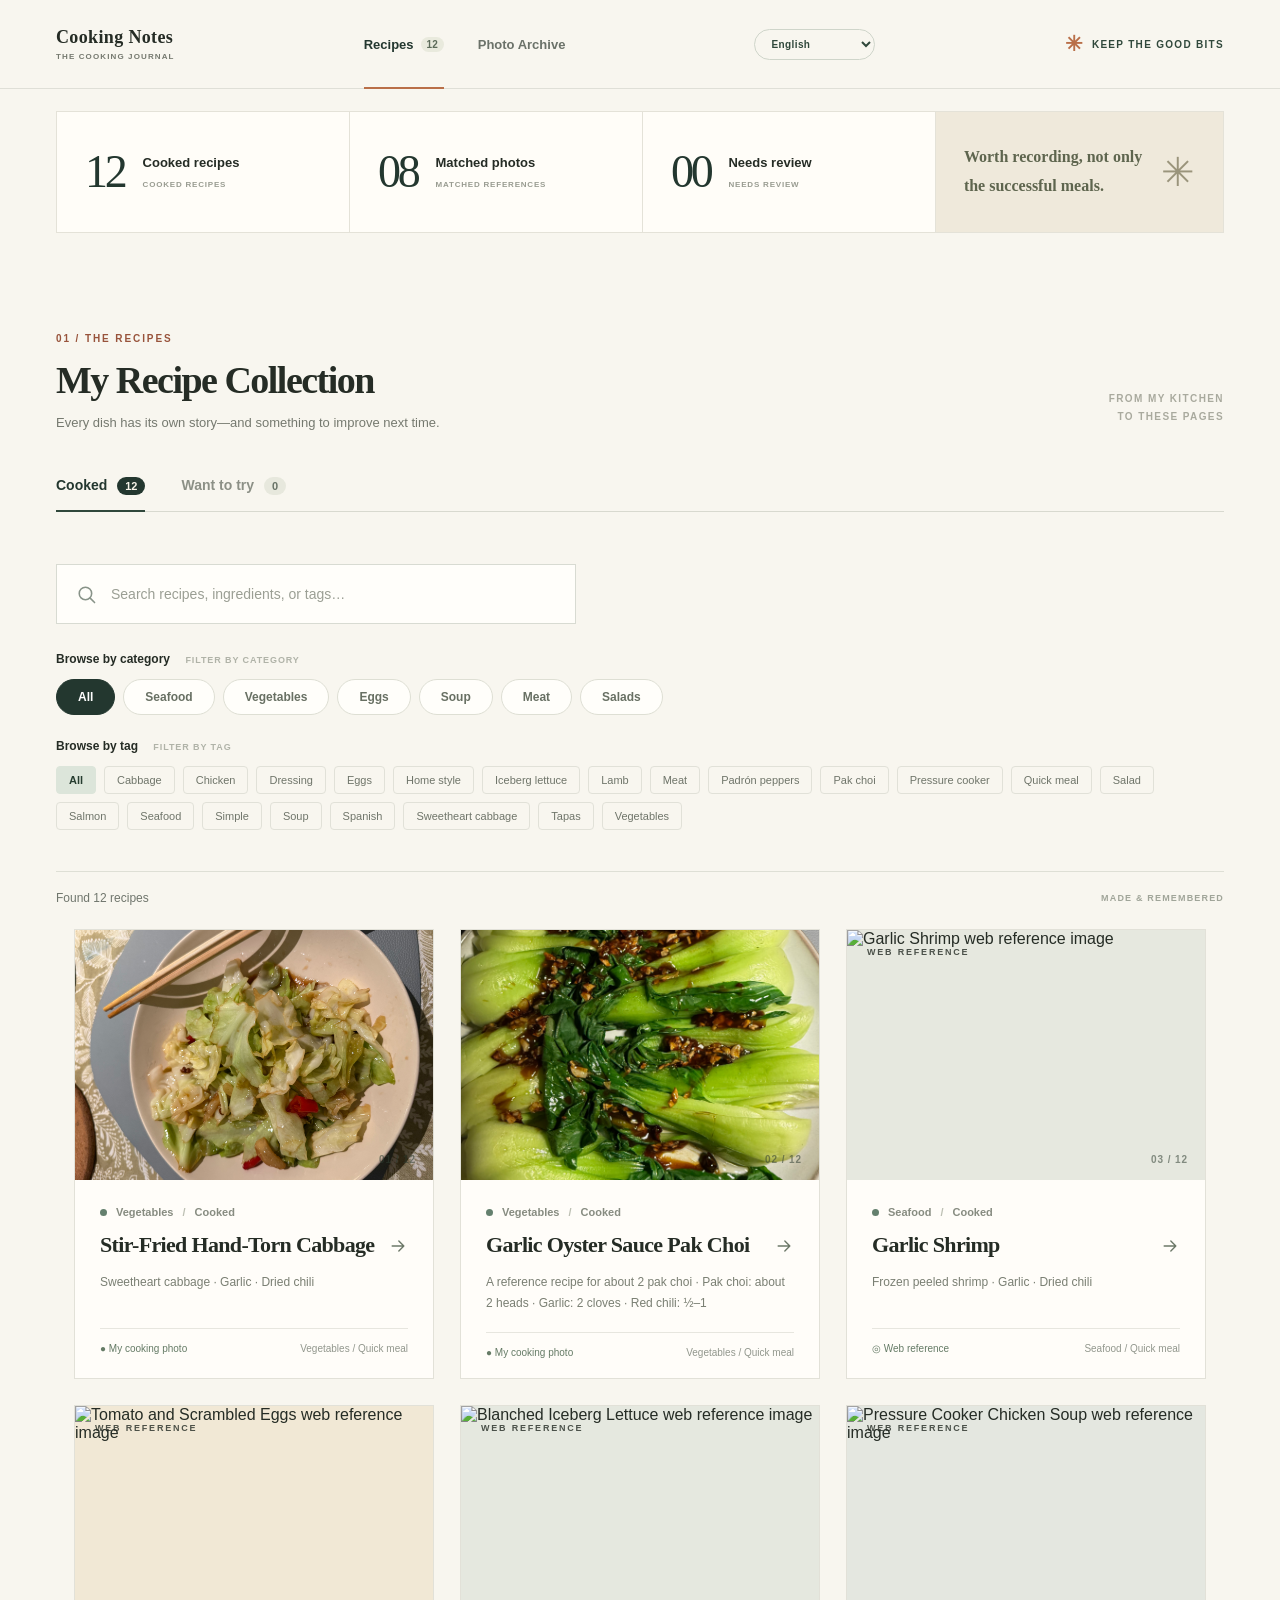
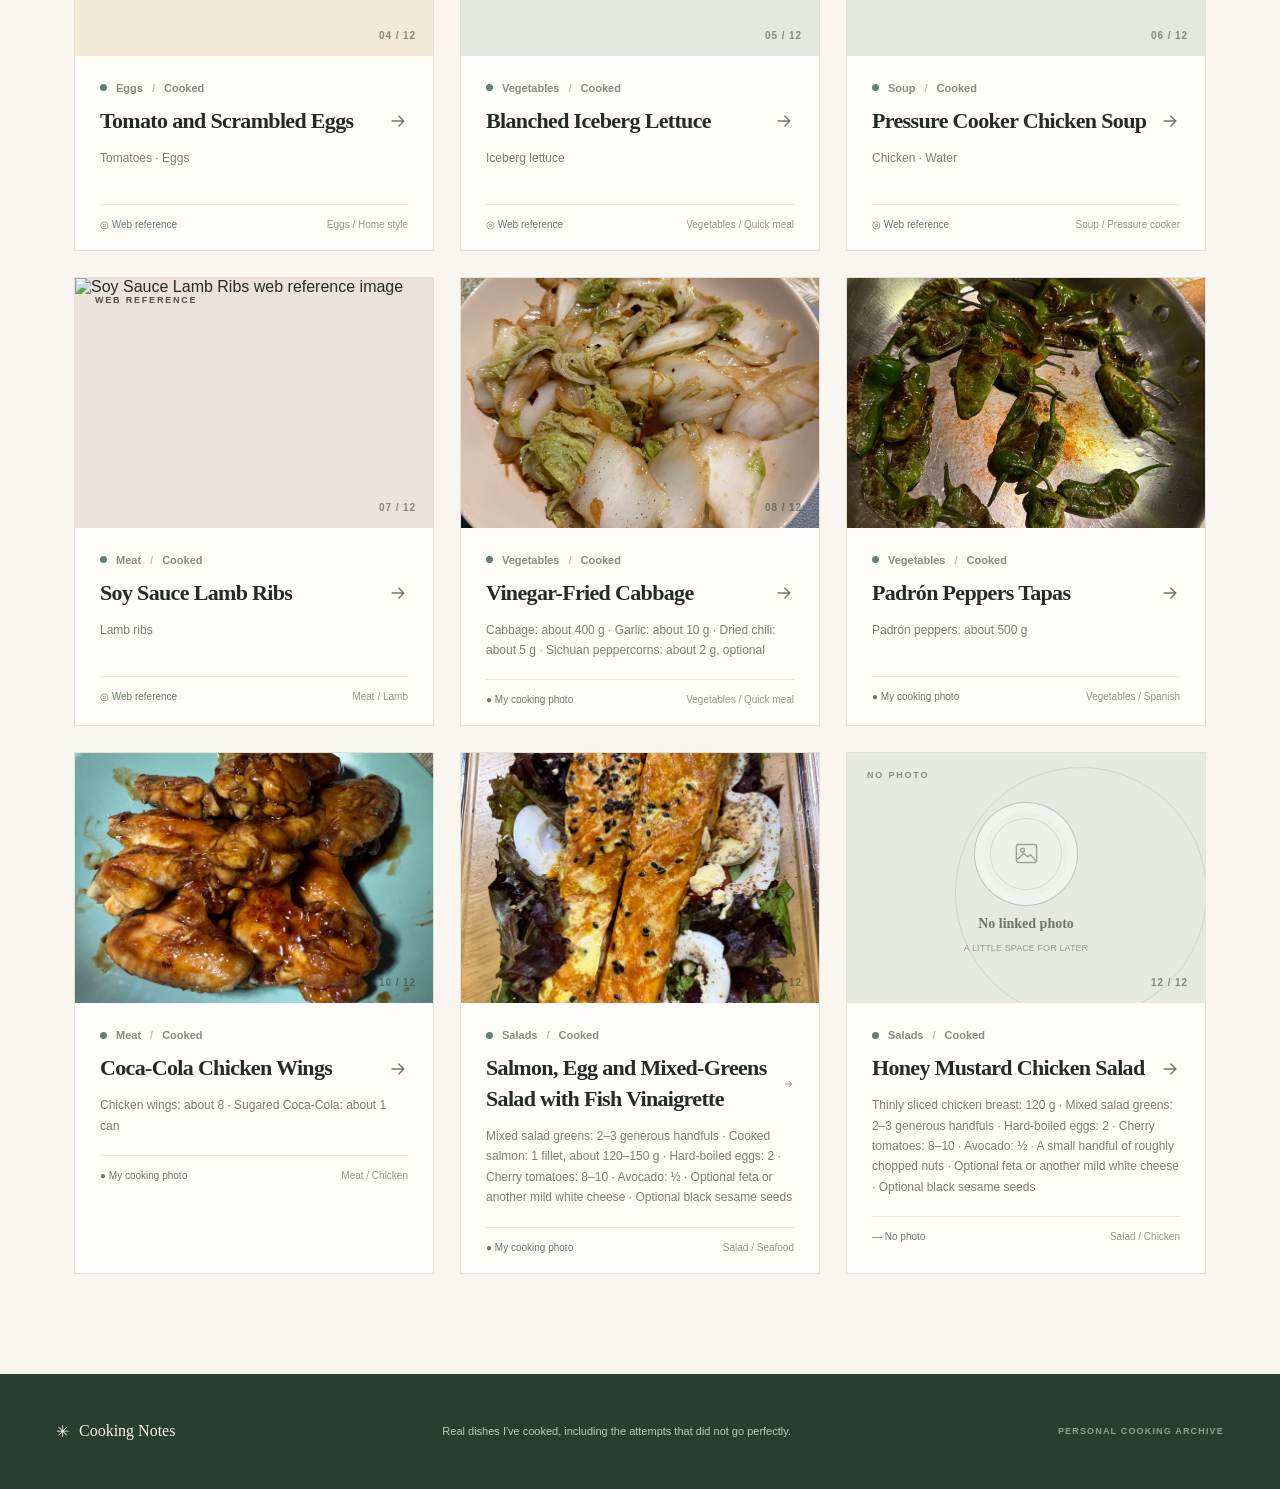
==== commit 9d9e8237: "Mark chicken salad as cooked" ====
--- a/index.html
+++ b/index.html
@@ -7,7 +7,7 @@
   <meta name="description" content="一个个人烹饪档案：记住每道菜的做法、真实经验和下次想改进的地方。" />
   <title>我的厨房笔记 · Cooking Notes</title>
   <link rel="stylesheet" href="./styles.css?rev=recipe-add-1" />
-  <script id="cookbook-data" type="application/json">{"recipes":[{"id":"hand-torn-cabbage","title":"手撕包菜","status":"cooked","cuisine":"Chinese","category":"蔬菜","tags":["vegetables","quick-meal","sweetheart-cabbage"],"cover":"../../images/photos/hand-torn-cabbage-2026-10-12.jpg","ingredients":["Sweetheart Cabbage","蒜","干辣椒"],"seasonings":[],"instructions":["包菜撕成块，洗净并充分沥干。","蒜切末，干辣椒剪段。","锅充分预热，加油。","蒜和干辣椒短暂爆香。","先放比较厚的菜梗，再放叶子。","大火快速翻炒。","最后加入生抽、醋和糖。"],"experience":["已实际做过，但上次效果不够理想。","实际炒了约 5 分钟。","菜比较嫩，但是缺少焦香。","盘底有一些水。","醋用到约 1 tbsp，可能偏多。"],"improvements":["包菜洗完充分沥干。","锅要更热。","菜太多可以分批炒。","减少频繁翻动。","尝试把炒制时间缩短到约 2–3 分钟。","醋先用 1 tsp。"],"nextSeasonings":["生抽：2 tsp","醋：1 tsp","糖：¼–½ tsp"],"notes":[],"sources":[],"filename":"recipes/cooked/hand-torn-cabbage.md","referenceImage":null,"photos":[{"originalFile":"IMG_0497.HEIC","displayFile":"hand-torn-cabbage-2026-10-12.jpg","date":"2026-10-12","identifiedAs":"手撕包菜","matchStatus":"matched","recipeId":"hand-torn-cabbage","note":"可靠匹配手撕包菜；不能仅凭照片确定是哪一次尝试。","available":true,"publicPath":"./images/photos/hand-torn-cabbage-2026-10-12.jpg"},{"originalFile":"IMG_0633.HEIC","displayFile":"hand-torn-cabbage-2026-10-29.jpg","date":"2026-10-29","identifiedAs":"手撕包菜","matchStatus":"matched","recipeId":"hand-torn-cabbage","note":"可靠匹配手撕包菜；不能仅凭照片确定是哪一次尝试。","available":true,"publicPath":"./images/photos/hand-torn-cabbage-2026-10-29.jpg"}]},{"id":"garlic-oyster-sauce-pak-choi","title":"蒜蓉蚝油 Pak Choi","status":"cooked","cuisine":"Chinese","category":"蔬菜","tags":["vegetables","quick-meal","pak-choi"],"cover":"../../images/photos/garlic-oyster-sauce-pak-choi-2026-10-25.jpg","ingredients":["参考配方约适合 2 颗 Pak Choi：","Pak Choi：约 2 颗","蒜：2 瓣","红辣椒：半根至 1 根"],"seasonings":["蚝油：1 tbsp","生抽：1 tsp","老抽：少许，可选","香油：½ tsp","玉米淀粉：¼ tsp 或更少","水：约 3 tbsp，可根据浓稠度增加"],"instructions":["Pak Choi 洗净，对半或切成四份。","菜梗先接触沸水约 10–15 秒，再将叶子放进去短暂焯熟。","捞出充分沥干。","锅中加油，将蒜和红辣椒炒香。","加入提前混合好的酱汁，稍微煮至浓稠。","浇在 Pak Choi 上。"],"experience":["已实际做过，并且拍了照片。","上次菜叶有点软。","上次酱汁偏浓，而且量稍多。"],"improvements":["缩短焯水时间。","减少玉米淀粉或增加一点水。","不需要浇太多酱汁。"],"nextSeasonings":[],"notes":[],"sources":["Khin's Kitchen — Pak Choi with Garlic Sauce（原始菜谱名称；当前记录未提供链接）"],"filename":"recipes/cooked/garlic-oyster-sauce-pak-choi.md","referenceImage":null,"photos":[{"originalFile":"IMG_0579.HEIC","displayFile":"garlic-oyster-sauce-pak-choi-2026-10-25.jpg","date":"2026-10-25","identifiedAs":"蒜蓉蚝油 Pak Choi","matchStatus":"matched","recipeId":"garlic-oyster-sauce-pak-choi","note":"可靠匹配该菜谱。","available":true,"publicPath":"./images/photos/garlic-oyster-sauce-pak-choi-2026-10-25.jpg"}]},{"id":"garlic-shrimp","title":"蒜香虾仁","status":"cooked","cuisine":"Chinese","category":"海鲜","tags":["seafood","quick-meal"],"cover":null,"ingredients":["冷冻去壳虾仁","蒜","干辣椒"],"seasonings":["生抽","蚝油","糖"],"instructions":["虾仁解冻，沥干并擦去多余水分。","蒜切末，干辣椒剪段，可以去籽。","小火用油爆香蒜末和干辣椒。","加入虾仁炒至完全熟透。","加入生抽、蚝油和少量糖，翻炒均匀。"],"experience":["已实际做过。","干辣椒去籽可以减少辣度。","蒜和干辣椒不要炒焦，否则会发苦。","冷冻虾仁需要尽量沥干水分。"],"improvements":[],"nextSeasonings":[],"notes":["上图是网络参考图，不是本人的实拍照片。"],"sources":["网络参考图来源：[The Kitchn — Garlic Butter Shrimp](https://www.thekitchn.com/garlic-butter-shrimp-265172)"],"filename":"recipes/cooked/garlic-shrimp.md","referenceImage":"https://cdn.apartmenttherapy.info/image/upload/v1784063282/k/archive/4d14d19b855023bfdb66a6a99bb9dd78fb2894a0_landscape.jpg","photos":[]},{"id":"tomato-and-eggs","title":"西红柿炒鸡蛋","status":"cooked","cuisine":"Chinese","category":"鸡蛋","tags":["eggs","home-style"],"cover":null,"ingredients":["番茄","鸡蛋"],"seasonings":["盐","糖","油"],"instructions":["鸡蛋打散，先炒至凝固，盛出来。","番茄切块，放入锅中加盐炒软。","适当压碎番茄，让它释放汁水。","加入炒好的鸡蛋。","用糖和盐调整味道。"],"experience":["已实际做过，但上次不太成功。","英国买的番茄比较硬。","番茄炒了以后仍然保持块状，很难炒出番茄汁。","加水后，最后还是变得比较干。"],"improvements":["买成熟、偏软的番茄。","番茄先单独炒 4–6 分钟。","可以盖盖子稍微焖一下。","必要时加少量番茄酱辅助出汁。"],"nextSeasonings":[],"notes":["上图是网络参考图，不是本人的实拍照片。"],"sources":["网络参考图来源：[爱料理 — 蕃茄炒蛋](https://icook.tw/recipes/59691)"],"filename":"recipes/cooked/tomato-and-eggs.md","referenceImage":"https://tokyo-kitchen.icook.network/uploads/step/cover/234334/8b9d5fb97aab0b68.jpg","photos":[]},{"id":"blanched-iceberg-lettuce","title":"白灼生菜","status":"cooked","cuisine":"Chinese","category":"蔬菜","tags":["vegetables","quick-meal","iceberg-lettuce"],"cover":null,"ingredients":["Iceberg Lettuce"],"seasonings":["蒜","蚝油","生抽","糖","油"],"instructions":["生菜洗净，适当撕开。","在沸水中短时间焯熟。","捞出沥干。","用蒜、生抽、蚝油、糖和少量水制作酱汁。","将酱汁浇在生菜上。"],"experience":["已实际做过，觉得很好吃。"],"improvements":[],"nextSeasonings":[],"notes":["上图是网络参考图，不是本人的实拍照片。"],"sources":["网络参考图来源：[DelishHomeCook — Iceberg Lettuce with Oyster Sauce](https://delishhomecook.com/2017/07/28/blanched_lettuce/)"],"filename":"recipes/cooked/blanched-iceberg-lettuce.md","referenceImage":"https://delishhomecook.files.wordpress.com/2017/07/dsc01959-small.jpg","photos":[]},{"id":"pressure-cooker-chicken-soup","title":"高压锅鸡汤","status":"cooked","cuisine":"Chinese","category":"汤","tags":["soup","pressure-cooker","simple"],"cover":null,"ingredients":["鸡","水"],"seasonings":[],"instructions":["将鸡放进高压锅。","加水。","用高压锅煮汤。以前提到过约 1 小时，但具体高压烹饪时间和模式尚未确认。"],"experience":["已实际做过。","具体调味料、鸡肉用量和高压烹饪时间尚未记录，下一次做的时候可以补充。"],"improvements":[],"nextSeasonings":[],"notes":["上图是网络参考图，不是本人的实拍照片。"],"sources":["网络参考图来源：[Wikimedia Commons — Chinese Food - Chicken Soup](https://commons.wikimedia.org/wiki/File:Chinese_Food_-_Chicken_Soup.JPG)（CC BY-SA 3.0）"],"filename":"recipes/cooked/pressure-cooker-chicken-soup.md","referenceImage":"https://upload.wikimedia.org/wikipedia/commons/4/47/Chinese_Food_-_Chicken_Soup.JPG","photos":[]},{"id":"soy-sauce-lamb-ribs","title":"酱油羊排","status":"cooked","cuisine":"Chinese","category":"肉类","tags":["meat","lamb","home-style"],"cover":null,"ingredients":["羊排"],"seasonings":["酱油"],"instructions":[],"experience":["已实际做过。","这道菜是自己随意调制的酱油风味，不是严格按照某个中餐菜谱做的。"],"improvements":[],"nextSeasonings":[],"notes":["上图是网络参考图，不是本人的实拍照片；图片展示的是相近的红烧羊排风格，不代表这道菜的实际成品。"],"sources":["网络参考图来源：[搜狐 — 红烧羊肉/羊排相关图片](https://www.sohu.com/a/840072712_121106832)"],"filename":"recipes/cooked/soy-sauce-lamb-ribs.md","referenceImage":"https://q7.itc.cn/q_70/images03/20241220/396b5f5ba7764e2a8b6789eb6a0640f6.jpeg","photos":[]},{"id":"vinegar-braised-cabbage","title":"醋溜白菜","status":"cooked","cuisine":"Chinese","category":"蔬菜","tags":["vegetables","quick-meal","cabbage"],"cover":"../../images/photos/stir-fried-cabbage-vegetable-review-2026-10-15.jpg","ingredients":["白菜／大白菜：约 400 g","蒜：约 10 g","干辣椒：约 5 g","花椒：约 2 g，可选"],"seasonings":["陈醋：约 20 ml","生抽：约 10 ml","白砂糖：约 5 g","盐：约 3 g","食用油：约 25 ml"],"instructions":["将白菜帮和叶分开；白菜帮斜切成片，白菜叶撕成大块。","锅烧热加油，放入花椒小火炸香后捞出。","加入干辣椒段和蒜片，短暂爆香。","转大火，先加入白菜帮快速翻炒约 1 分钟，再加入白菜叶翻炒约 30 秒。","沿锅边淋入陈醋，快速翻炒。","加入生抽、糖和盐，翻炒均匀后立即出锅。"],"experience":["已实际做过，并拍了照片。"],"improvements":["下次改进尚未记录。公开参考做法强调大火快炒、帮叶分开，以减少出水并保持脆感；是否适合下一次实际尝试，之后再记录。"],"nextSeasonings":[],"notes":["上面的用量和步骤是根据公开常见做法整理的参考版本，不代表 2026-10-15 这次照片对应的确切用量或步骤。"],"sources":["醋溜白菜参考做法：[理科生下厨房](https://scicook.com/recipes/vinegar-cabbage/)"],"filename":"recipes/cooked/vinegar-braised-cabbage.md","referenceImage":null,"photos":[{"originalFile":"IMG_0504.HEIC","displayFile":"stir-fried-cabbage-vegetable-review-2026-10-15.jpg","date":"2026-10-15","identifiedAs":"醋溜白菜","matchStatus":"matched","recipeId":"vinegar-braised-cabbage","note":"用户确认这是醋溜白菜。","available":true,"publicPath":"./images/photos/stir-fried-cabbage-vegetable-review-2026-10-15.jpg"}]},{"id":"padron-peppers-tapas","title":"Padrón Peppers Tapas","status":"cooked","cuisine":"Spanish","category":"蔬菜","tags":["vegetables","spanish","tapas","padron-peppers"],"cover":"../../images/photos/pan-fried-green-peppers-review-2026-10-17.jpg","ingredients":["Padrón peppers：约 500 g"],"seasonings":["西班牙橄榄油：适量（公开参考版本约 300 ml）","海盐片：适量"],"instructions":["Padrón peppers 洗净，并充分沥干水分。","锅中加入橄榄油并充分加热。","放入辣椒，煎炸至表皮起泡并呈金黄色。","捞出沥去多余油分，装盘后撒上海盐，趁热食用。"],"experience":["已实际做过，并拍了照片。","这道菜是西班牙 tapas。"],"improvements":[],"nextSeasonings":[],"notes":["上面的用量和步骤是根据西班牙常见 tapas 做法整理的参考版本，不代表 2026-10-17 这次照片对应的确切用量或步骤。"],"sources":["Padrón peppers 参考做法：[Foods and Wines from Spain](https://www.foodswinesfromspain.com/en/fws-academy/recipes/2017/october/padron-peppers)"],"filename":"recipes/cooked/padron-peppers-tapas.md","referenceImage":null,"photos":[{"originalFile":"IMG_0531.HEIC","displayFile":"pan-fried-green-peppers-review-2026-10-17.jpg","date":"2026-10-17","identifiedAs":"Padrón Peppers Tapas","matchStatus":"matched","recipeId":"padron-peppers-tapas","note":"用户确认这是西班牙 Padrón peppers tapas。","available":true,"publicPath":"./images/photos/pan-fried-green-peppers-review-2026-10-17.jpg"}]},{"id":"coca-cola-chicken-wings","title":"可乐鸡翅","status":"cooked","cuisine":"Chinese","category":"肉类","tags":["meat","chicken","home-style"],"cover":"../../images/photos/soy-glazed-chicken-review-2026-10-25.jpg","ingredients":["鸡翅：约 8 只","含糖可乐：约 1 罐"],"seasonings":["盐：适量","料酒：约 1 tbsp","生抽：约 10 ml","老抽：约 5–7 ml","姜片：约 5 片","桂皮：半支至 1 支，可选","八角：可选"],"instructions":["在鸡翅两面划刀或扎孔，帮助入味；可用料酒和老抽腌制约 30 分钟至 2 小时。","鸡翅冷水下锅，可加入姜片；煮开并撇去浮沫后捞出，用温水冲净并擦干。","锅烧热，将鸡翅小火煎至两面金黄。","加入可乐、料酒、生抽、老抽和可选的桂皮、八角；液体以接近没过鸡翅为宜。","小火炖煮至鸡翅熟透、汤汁明显减少。","转大火收汁，让浓稠酱汁裹在鸡翅表面；最后按需要补盐。"],"experience":["已实际做过，并拍了照片。"],"improvements":[],"nextSeasonings":[],"notes":["上面的用量和步骤是根据公开常见做法整理的参考版本，不代表 2026-10-25 这次照片对应的确切用量或步骤。"],"sources":["可乐鸡翅参考做法：[下厨房](https://m.xiachufang.com/recipe/1000229/)","可乐鸡翅常见做法概述：[维基百科](https://zh.wikipedia.org/wiki/可乐鸡翅)"],"filename":"recipes/cooked/coca-cola-chicken-wings.md","referenceImage":null,"photos":[{"originalFile":"IMG_0581.HEIC","displayFile":"soy-glazed-chicken-review-2026-10-25.jpg","date":"2026-10-25","identifiedAs":"可乐鸡翅","matchStatus":"matched","recipeId":"coca-cola-chicken-wings","note":"用户确认这是可乐鸡翅。","available":true,"publicPath":"./images/photos/soy-glazed-chicken-review-2026-10-25.jpg"}]},{"id":"fish-vinaigrette","title":"三文鱼鸡蛋混合生菜沙拉（Fish Vinaigrette）","status":"cooked","cuisine":"Western","category":"沙拉","tags":["salad","seafood","salmon","simple"],"cover":"../../images/photos/fish-vinaigrette-1.jpg","ingredients":["混合生菜：2–3 大把，例如绿叶生菜和红叶生菜","熟三文鱼：1 片，约 120–150 g，简单调味后掰成大块","水煮蛋：2 个，对半或切成四块","樱桃番茄：8–10 个，对半切开","牛油果：½ 个，切片或切丁","可选：少量菲达奶酪或其他味道温和的白奶酪","可选：黑芝麻，最后撒上"],"seasonings":["特级初榨橄榄油：3 份","醋：1 份","盐：适量","黑胡椒：适量","意大利综合香料：适量"],"instructions":["制作油醋汁：将橄榄油、醋、盐、黑胡椒和意大利综合香料放入一个最小的透明密封容器中，盖紧后摇匀。","组合沙拉：把混合生菜放入大盘，加入樱桃番茄和牛油果，再摆上三文鱼和水煮蛋。","完成：按喜好加入奶酪和黑芝麻。再次摇匀油醋汁，淋在沙拉上后立即食用。"],"experience":["已实际做过，并拍下了两张成品照片。"],"improvements":[],"nextSeasonings":[],"notes":[],"sources":[],"filename":"recipes/cooked/fish-vinaigrette.md","referenceImage":null,"photos":[{"originalFile":"fish-vinaigrette-1.jpg","displayFile":"fish-vinaigrette-1.jpg","date":"日期未记录","identifiedAs":"三文鱼鸡蛋混合生菜沙拉","matchStatus":"matched","recipeId":"fish-vinaigrette","note":"随鱼汁油醋汁菜谱提供的个人实拍照片。","available":true,"publicPath":"./images/photos/fish-vinaigrette-1.jpg"},{"originalFile":"fish-vinaigrette-2.jpg","displayFile":"fish-vinaigrette-2.jpg","date":"日期未记录","identifiedAs":"三文鱼鸡蛋混合生菜沙拉","matchStatus":"matched","recipeId":"fish-vinaigrette","note":"随鱼汁油醋汁菜谱提供的个人实拍照片。","available":true,"publicPath":"./images/photos/fish-vinaigrette-2.jpg"}]},{"id":"honey-mustard-chicken-salad-sauce","title":"蜂蜜芥末鸡肉沙拉","status":"to-try","cuisine":"Western","category":"沙拉","tags":["salad","chicken","dressing","simple"],"cover":null,"ingredients":["薄切鸡胸肉：120 g，可以使用超市购买的熟鸡肉片，或将熟鸡胸肉切薄","混合生菜：2–3 大把，例如绿叶生菜和红叶生菜","水煮蛋：2 个，对半或切成四块","樱桃番茄：8–10 个，对半切开","牛油果：½ 个，切片或切丁","坚果：一小把，粗略切碎，例如杏仁、核桃或腰果","可选：少量菲达奶酪或其他味道温和的白奶酪","可选：黑芝麻，最后撒上"],"seasonings":["特级初榨橄榄油：1 tbsp（15 ml）","第戎芥末：1 tbsp（15 g）；也可以用 2 tsp 第戎芥末加 1 tsp 粒粒芥末增加口感","蜂蜜：2 tsp（10 ml）","苹果醋或新鲜柠檬汁：1 tsp（5 ml），用来平衡甜味并帮助乳化","细海盐：1 小撮","现磨黑胡椒：1 小撮","可选：极少量蒜粉或一小撮切碎的新鲜细香葱"],"instructions":["准备鸡肉：如果使用生鸡胸肉，用盐和胡椒调味，彻底煮熟后稍微静置，再切成薄片；如果使用现成的熟鸡肉片，可直接使用。","混合酱汁底：在小碗中将芥末、蜂蜜、醋（或柠檬汁）、盐和黑胡椒搅拌至完全顺滑。","乳化橄榄油：一边快速搅拌，一边慢慢将橄榄油细细地倒入芥末混合物中，直到酱汁变得有光泽并稍微变稠。","调整浓稠度：尝味后按需要调整。如果想让酱汁更适合淋在嫩叶上，可以加入 ½ tsp 温水搅匀。","组合沙拉：把生菜、樱桃番茄和牛油果放入碗中，摆上水煮蛋、薄切鸡肉和坚果，再加入可选的奶酪和黑芝麻。","拌匀后食用：将一半酱汁拌入鸡肉，另一半在上桌前立即淋到生菜上。"],"experience":[],"improvements":[],"nextSeasonings":[],"notes":["这个配方按 120 g 鸡肉计算，大约可得到 2½ tbsp 乳化酱汁，足够拌鸡肉并调味一份配菜沙拉。","如果使用生鸡肉，可以在煎好后转小火，在锅中加入 1 tbsp 酱汁，让鸡肉裹上酱汁并轻微焦糖化 30–45 秒；剩下的酱汁冷拌沙拉。"],"sources":[],"filename":"recipes/cooked/honey-mustard-chicken-salad-sauce.md","referenceImage":null,"photos":[]}],"photos":[{"originalFile":"IMG_0497.HEIC","displayFile":"hand-torn-cabbage-2026-10-12.jpg","date":"2026-10-12","identifiedAs":"手撕包菜","matchStatus":"matched","recipeId":"hand-torn-cabbage","note":"可靠匹配手撕包菜；不能仅凭照片确定是哪一次尝试。","available":true,"publicPath":"./images/photos/hand-torn-cabbage-2026-10-12.jpg"},{"originalFile":"IMG_0633.HEIC","displayFile":"hand-torn-cabbage-2026-10-29.jpg","date":"2026-10-29","identifiedAs":"手撕包菜","matchStatus":"matched","recipeId":"hand-torn-cabbage","note":"可靠匹配手撕包菜；不能仅凭照片确定是哪一次尝试。","available":true,"publicPath":"./images/photos/hand-torn-cabbage-2026-10-29.jpg"},{"originalFile":"IMG_0579.HEIC","displayFile":"garlic-oyster-sauce-pak-choi-2026-10-25.jpg","date":"2026-10-25","identifiedAs":"蒜蓉蚝油 Pak Choi","matchStatus":"matched","recipeId":"garlic-oyster-sauce-pak-choi","note":"可靠匹配该菜谱。","available":true,"publicPath":"./images/photos/garlic-oyster-sauce-pak-choi-2026-10-25.jpg"},{"originalFile":"IMG_0504.HEIC","displayFile":"stir-fried-cabbage-vegetable-review-2026-10-15.jpg","date":"2026-10-15","identifiedAs":"醋溜白菜","matchStatus":"matched","recipeId":"vinegar-braised-cabbage","note":"用户确认这是醋溜白菜。","available":true,"publicPath":"./images/photos/stir-fried-cabbage-vegetable-review-2026-10-15.jpg"},{"originalFile":"IMG_0531.HEIC","displayFile":"pan-fried-green-peppers-review-2026-10-17.jpg","date":"2026-10-17","identifiedAs":"Padrón Peppers Tapas","matchStatus":"matched","recipeId":"padron-peppers-tapas","note":"用户确认这是西班牙 Padrón peppers tapas。","available":true,"publicPath":"./images/photos/pan-fried-green-peppers-review-2026-10-17.jpg"},{"originalFile":"IMG_0581.HEIC","displayFile":"soy-glazed-chicken-review-2026-10-25.jpg","date":"2026-10-25","identifiedAs":"可乐鸡翅","matchStatus":"matched","recipeId":"coca-cola-chicken-wings","note":"用户确认这是可乐鸡翅。","available":true,"publicPath":"./images/photos/soy-glazed-chicken-review-2026-10-25.jpg"},{"originalFile":"fish-vinaigrette-1.jpg","displayFile":"fish-vinaigrette-1.jpg","date":"日期未记录","identifiedAs":"三文鱼鸡蛋混合生菜沙拉","matchStatus":"matched","recipeId":"fish-vinaigrette","note":"随鱼汁油醋汁菜谱提供的个人实拍照片。","available":true,"publicPath":"./images/photos/fish-vinaigrette-1.jpg"},{"originalFile":"fish-vinaigrette-2.jpg","displayFile":"fish-vinaigrette-2.jpg","date":"日期未记录","identifiedAs":"三文鱼鸡蛋混合生菜沙拉","matchStatus":"matched","recipeId":"fish-vinaigrette","note":"随鱼汁油醋汁菜谱提供的个人实拍照片。","available":true,"publicPath":"./images/photos/fish-vinaigrette-2.jpg"}],"translations":{"ui":{"en":{"brand":"Cooking Notes","brandSubtitle":"THE COOKING JOURNAL","brandAria":"My Cooking Notes, home","recipes":"Recipes","photos":"Photo Archive","about":"About","languageToggle":"中文","languageAria":"Choose language","languageChinese":"中文","languageEnglish":"English","languageDutch":"Nederlands","mainNavAria":"Main navigation","footerText":"Real dishes I've cooked, including the attempts that did not go perfectly.","footerArchive":"PERSONAL COOKING ARCHIVE","headerSide":"KEEP THE GOOD BITS","artJournal":"THE\u003cbr/>COOKING\u003cbr/>JOURNAL","artGoodFood":"GOOD FOOD","artGoodNotes":"GOOD NOTES","artCollected":"COLLECTED WITH CARE","artEst":"EST. 2026","statsCooked":"Cooked recipes","statsMatched":"Matched photos","statsReview":"Needs review","statsCookedMeta":"COOKED RECIPES","statsMatchedMeta":"MATCHED REFERENCES","statsReviewMeta":"NEEDS REVIEW","statsAria":"Recipe statistics","statsNote1":"Worth recording, not only","statsNote2":"the successful meals.","browseCategory":"Browse by category","browseTag":"Browse by tag","all":"All","statusCooked":"Cooked","statusTry":"Want to try","searchPlaceholder":"Search recipes, ingredients, or tags…","searchAria":"Search recipes or ingredients","clearSearch":"Clear search","categoryAria":"Recipe categories","tagAria":"Tag filters","filterCategoryMeta":"FILTER BY CATEGORY","filterTagMeta":"FILTER BY TAG","recipesKicker":"01 / THE RECIPES","sectionRecipes":"My Recipe Collection","sectionDescription":"Every dish has its own story—and something to improve next time.","fromKitchen":"FROM MY KITCHEN","toPages":"TO THESE PAGES","resultsFound":"Found {count} recipes","resultsToTry":"Found {count} recipes to try","clearFilters":"Clear filters ↗","madeRemembered":"MADE & REMEMBERED","emptyToTryTitle":"Your try list is empty","emptyToTryText":"No to-try recipes have been recorded yet. You can add future ideas to Markdown.","emptyTitle":"No matching recipes","emptyText":"Try another keyword, or clear the category and tag filters.","noIngredients":"Ingredients not recorded","cookingPhotoAlt":"cooking photo","photoMy":"● My cooking photo","photoLinked":"◌ Photo linked","webReference":"◎ Web reference","noPhoto":"— No photo","photoReference":"PHOTO REFERENCE","noPhotoLabel":"NO PHOTO","photoPending":"Photo file pending","noLinkedPhoto":"No linked photo","spaceLater":"A LITTLE SPACE FOR LATER","webBadge":"WEB REFERENCE","calloutEyebrow":"AN HONEST KITCHEN DIARY","calloutTitle":"Even imperfect dishes are worth keeping.","calloutText":"Real notes make the next attempt better.","readPrinciples":"Read the recording principles","heroEyebrow":"A PERSONAL COOKING ARCHIVE","heroEdition":"VOL. 01","heroTitle1":"Take every time you cook","heroTitle2":"seriously enough to remember.","heroDescription":"Not only the good methods, but also the reasons behind failures, ideas for next time, and the small kitchen discoveries worth keeping.","heroLink":"Browse my recipes","heroAria":"Abstract decorative pattern with a plate and cooking notes, not an actual dish photo","statusAria":"Recipe status","allRecipes":"All recipes","recipeLabel":"RECIPE","recipeIntro":"Remember the steps, what really happened, and what to improve next time.","cooked":"Cooked","print":"Print recipe ↗","mainIngredients":"Main ingredients","seasonings":"Seasonings","forNext":"FOR NEXT TIME","nextTitle":"Next-time seasoning reference","nextNote":"This is a suggestion for next time, not the previous actual amount.","markdownSource":"Recipe data comes from Markdown","steps":"Steps","experienceEyebrow":"WHAT ACTUALLY HAPPENED","experienceTitle":"My actual experience","improvementsEyebrow":"NOTES FOR NEXT TIME","improvementsTitle":"What to improve next time","otherNotes":"Other notes","sources":"Sources","relatedPhotos":"Related photos","linked":"linked","photoRules":"Only manually confirmed photos are linked to recipes.","noReliablePhoto":"No reliably matched photo has been recorded","referenceTip":"This is a web reference image. It is not a personal cooking photo.","webReferenceAlt":"web reference image","notPersonal":"not a personal cooking photo","notRecorded":"Not recorded","backToList":"Back to recipe list","home":"Home","viewPhotoArchive":"View photo archive","notFound":"Recipe not found","photoArchiveTitle":"In the frame.","photoArchiveKicker":"02 / PHOTO ARCHIVE","photoArchiveIntro1":"Photos are part of the memory, but not every photo can be matched to a dish with certainty.","photoArchiveIntro2":"Confirmed matches stay in the archive; uncertain ones stay separate.","imageBannerTitle":"About image files","imageBannerWithPending":"{count} JPEG display images are connected; original HEIC files remain in the library. Unconfirmed photos stay in the review archive and are not automatically linked to recipes.","imageBannerAllConfirmed":"{count} JPEG display images are connected; original HEIC files remain in the library. All current photos have been linked to recipes based on your confirmation.","imageBannerNone":"Only filenames and review records are available. Add real JPG files to the images/photos/ folder and rebuild the site to display them.","confirmedKicker":"01 / CONFIRMED","confirmedTitle":"Confirmed matches","confirmedSubtitle":"Confirmed as belonging to existing recipes","toReviewKicker":"02 / TO REVIEW","toReviewTitle":"To review","toReviewSubtitle":"Keep possibilities separate until confirmed","photoConfirmed":"✓ Confirmed","photoReview":"◌ To review","viewRecipe":"View recipe","originalLabel":"ORIGINAL","displayLabel":"DISPLAY","unassigned":"Not linked to a formal recipe","aboutKicker":"03 / THE PHILOSOPHY","aboutTitle1":"Not a recipe encyclopedia,","aboutTitle2":"a real kitchen diary.","aboutIntro":"Every dish comes from something actually cooked. Write down what is known; leave unknowns blank.","principle1Title":"Truth over completeness","principle1Text":"Missing times, amounts, and steps are marked as not recorded instead of being guessed.","principle2Title":"Failures belong here too","principle2Text":"Actual experience and next-time suggestions stay separate. A suggestion is not a fact.","principle3Title":"Photos need confirmation","principle3Text":"Only reliably matched photos are linked to recipes. Unconfirmed photos are not used to prove missing facts.","howItWorks":"HOW IT WORKS","aboutFootTitle":"Markdown holds the content; the website presents it.","aboutFootText":"Each recipe has its own Markdown file. Edit the ingredients, steps, or notes, then rebuild the site—no database or back end required.","goRecipes":"View recipes","categories":{"全部":"All","海鲜":"Seafood","蔬菜":"Vegetables","鸡蛋":"Eggs","汤":"Soup","肉类":"Meat","沙拉":"Salads"},"tags":{"cabbage":"Cabbage","chicken":"Chicken","dressing":"Dressing","eggs":"Eggs","fish":"Fish","honey":"Honey","home-style":"Home style","iceberg-lettuce":"Iceberg lettuce","lamb":"Lamb","meat":"Meat","padron-peppers":"Padrón peppers","pak-choi":"Pak choi","pressure-cooker":"Pressure cooker","quick-meal":"Quick meal","salad":"Salad","salmon":"Salmon","seafood":"Seafood","simple":"Simple","soup":"Soup","spanish":"Spanish","sweetheart-cabbage":"Sweetheart cabbage","tapas":"Tapas","vegetables":"Vegetables"}}},"recipes":{"garlic-shrimp":{"title":"Garlic Shrimp","category":"Seafood","ingredients":["Frozen peeled shrimp","Garlic","Dried chili"],"seasonings":["Light soy sauce","Oyster sauce","Sugar"],"instructions":["Defrost the shrimp, drain them, and pat away excess moisture.","Mince the garlic and cut the dried chili into pieces; remove the seeds if desired.","Gently fry the garlic and dried chili in oil over low heat until fragrant.","Add the shrimp and stir-fry until fully cooked.","Add light soy sauce, oyster sauce, and a little sugar; toss to combine."],"experience":["I have cooked this dish.","Removing the seeds from dried chili reduces the heat.","Do not burn the garlic or dried chili, or they will taste bitter.","Drain frozen shrimp as thoroughly as possible."],"notes":["The image above is a web reference image, not a personal cooking photo."],"sources":["Web reference image: The Kitchn — Garlic Butter Shrimp"]},"blanched-iceberg-lettuce":{"title":"Blanched Iceberg Lettuce","category":"Vegetables","ingredients":["Iceberg lettuce"],"seasonings":["Garlic","Oyster sauce","Light soy sauce","Sugar","Oil"],"instructions":["Wash the lettuce and tear it into suitable pieces.","Briefly blanch it in boiling water.","Drain thoroughly.","Make a sauce with garlic, light soy sauce, oyster sauce, sugar, and a little water.","Pour the sauce over the lettuce."],"experience":["I have made it and thought it was delicious."],"notes":["The image above is a web reference image, not a personal cooking photo."],"sources":["Web reference image: DelishHomeCook — Iceberg Lettuce with Oyster Sauce"]},"garlic-oyster-sauce-pak-choi":{"title":"Garlic Oyster Sauce Pak Choi","category":"Vegetables","ingredients":["A reference recipe for about 2 pak choi","Pak choi: about 2 heads","Garlic: 2 cloves","Red chili: ½–1"],"seasonings":["Oyster sauce: 1 tbsp","Light soy sauce: 1 tsp","Dark soy sauce: a little, optional","Sesame oil: ½ tsp","Cornstarch: ¼ tsp or less","Water: about 3 tbsp, adjust as needed"],"instructions":["Wash the pak choi and cut each head in half or into quarters.","Place the stems in boiling water for about 10–15 seconds, then add the leaves and blanch briefly.","Drain thoroughly.","Heat oil in a pan and fry the garlic and red chili until fragrant.","Add the pre-mixed sauce and simmer briefly until slightly thickened.","Pour the sauce over the pak choi."],"experience":["I made this dish and took photos.","The leaves were a little too soft last time.","The sauce was too thick and there was slightly too much of it."],"improvements":["Shorten the blanching time.","Use less cornstarch or add a little more water.","There is no need to pour on so much sauce."],"sources":["Khin's Kitchen — Pak Choi with Garlic Sauce (source URL not recorded)"]},"tomato-and-eggs":{"title":"Tomato and Scrambled Eggs","category":"Eggs","ingredients":["Tomatoes","Eggs"],"seasonings":["Salt","Sugar","Oil"],"instructions":["Beat the eggs, stir-fry until just set, and remove from the pan.","Cut the tomatoes into chunks and stir-fry with salt until softened.","Press some of the tomato pieces to help release their juices.","Return the cooked eggs to the pan.","Adjust the flavor with sugar and salt."],"experience":["I have cooked this dish, but the last attempt was not very successful.","The tomatoes available in the UK were quite firm.","They stayed in chunks after cooking and released very little juice.","After adding water, the finished dish still became rather dry."],"improvements":["Buy ripe, softer tomatoes.","Cook the tomatoes separately for 4–6 minutes.","Cover the pan and braise briefly if needed.","Add a little tomato paste to help create more sauce when necessary."],"notes":["The image above is a web reference image, not a personal cooking photo."],"sources":["Web reference image: iCook — Tomato and Egg Stir-Fry"]},"hand-torn-cabbage":{"title":"Stir-Fried Hand-Torn Cabbage","category":"Vegetables","ingredients":["Sweetheart cabbage","Garlic","Dried chili"],"nextSeasonings":["Light soy sauce: 2 tsp","Vinegar: 1 tsp","Sugar: ¼–½ tsp"],"instructions":["Tear the cabbage into pieces, wash it, and drain thoroughly.","Mince the garlic and cut the dried chili into pieces.","Preheat the pan thoroughly and add oil.","Briefly fry the garlic and dried chili until fragrant.","Add the thicker stems first, followed by the leaves.","Stir-fry quickly over high heat.","Add light soy sauce, vinegar, and sugar at the end."],"experience":["I cooked it, but the last attempt was not ideal.","It was stir-fried for about 5 minutes.","The cabbage was tender but lacked wok-charred aroma.","There was some water at the bottom of the plate.","About 1 tbsp of vinegar may have been too much."],"improvements":["Drain the cabbage thoroughly after washing.","Make the pan hotter.","Cook in batches if there is too much cabbage.","Stir less frequently.","Try shortening the cooking time to about 2–3 minutes.","Start with 1 tsp vinegar."]},"pressure-cooker-chicken-soup":{"title":"Pressure Cooker Chicken Soup","category":"Soup","ingredients":["Chicken","Water"],"instructions":["Put the chicken in the pressure cooker.","Add water.","Cook the soup in the pressure cooker. About one hour was mentioned previously, but the exact pressure-cooking time and setting have not been confirmed."],"experience":["I have made this dish.","The seasonings, amount of chicken, and pressure-cooking time have not been recorded; these can be added next time."],"notes":["The image above is a web reference image, not a personal cooking photo."],"sources":["Web reference image: Wikimedia Commons — Chinese Food - Chicken Soup (CC BY-SA 3.0)"]},"soy-sauce-lamb-ribs":{"title":"Soy Sauce Lamb Ribs","category":"Meat","ingredients":["Lamb ribs"],"seasonings":["Soy sauce","Other seasonings not recorded"],"experience":["I have made this dish.","It was an improvised soy-sauce-style dish rather than a strict Chinese recipe."],"notes":["The image above is a web reference image, not a personal cooking photo; it shows a similar braised lamb-rib style rather than the actual finished dish."],"sources":["Web reference image: Sohu — Braised Lamb Ribs"]},"vinegar-braised-cabbage":{"title":"Vinegar-Fried Cabbage","category":"Vegetables","ingredients":["Cabbage: about 400 g","Garlic: about 10 g","Dried chili: about 5 g","Sichuan peppercorns: about 2 g, optional"],"seasonings":["Chinkiang vinegar: about 20 ml","Light soy sauce: about 10 ml","Sugar: about 5 g","Salt: about 3 g","Cooking oil: about 25 ml"],"instructions":["Separate the cabbage stems from the leaves; slice the stems diagonally and tear the leaves into large pieces.","Heat oil in a pan, fry the Sichuan peppercorns over low heat until fragrant, then remove them.","Add the dried chili and garlic and fry briefly until fragrant.","Turn the heat high, stir-fry the stems for about 1 minute, then add the leaves for about 30 seconds.","Pour the vinegar around the edge of the pan and toss quickly.","Add the soy sauce, sugar, and salt; toss briefly and serve immediately."],"experience":["I have made this dish and took a photo."],"improvements":["Not recorded. Public reference recipes emphasize separating stems and leaves and stir-frying quickly over high heat to reduce excess water and preserve crunch."],"notes":["The amounts and steps above are a typical reference version, not the exact amounts or steps used for the 15 October 2026 photo."],"sources":["Reference recipe: SciCook — Vinegar Cabbage"]},"padron-peppers-tapas":{"title":"Padrón Peppers Tapas","category":"Vegetables","ingredients":["Padrón peppers: about 500 g"],"seasonings":["Spanish olive oil: as needed (one public reference uses about 300 ml)","Sea-salt flakes: as needed"],"instructions":["Wash the Padrón peppers and drain them thoroughly.","Heat the olive oil in a pan.","Add the peppers and fry until the skins blister and turn golden.","Drain off excess oil, arrange on a plate, and sprinkle with sea salt. Serve hot."],"experience":["I have made this dish and took a photo.","This is a Spanish tapas dish."],"notes":["The amounts and steps above are a typical reference version, not the exact amounts or steps used for the 17 October 2026 photo."],"sources":["Reference recipe: Foods and Wines from Spain — Padrón Peppers"]},"coca-cola-chicken-wings":{"title":"Coca-Cola Chicken Wings","category":"Meat","ingredients":["Chicken wings: about 8","Sugared Coca-Cola: about 1 can"],"seasonings":["Salt: to taste","Shaoxing wine: about 1 tbsp","Light soy sauce: about 10 ml","Dark soy sauce: about 5–7 ml","Ginger: about 5 slices","Cinnamon: ½–1 stick, optional","Star anise: optional"],"instructions":["Score or pierce both sides of the wings to help them absorb flavor; marinate with cooking wine and dark soy sauce for about 30 minutes to 2 hours if desired.","Start the wings in cold water with ginger; bring to a boil, skim the foam, rinse with warm water, and pat dry.","Pan-fry the wings over low heat until golden on both sides.","Add the Coca-Cola, cooking wine, light soy sauce, dark soy sauce, and optional spices; the liquid should nearly cover the wings.","Simmer over low heat until the wings are cooked and the liquid has reduced.","Turn up the heat to reduce the sauce until it coats the wings; adjust with salt if needed."],"experience":["I have made this dish and took a photo."],"notes":["The amounts and steps above are a typical reference version, not the exact amounts or steps used for the 25 October 2026 photo."],"sources":["Reference recipe: Xiachufang — Coca-Cola Chicken Wings","Reference overview: Wikipedia — Coca-Cola Chicken Wings"]},"fish-vinaigrette":{"title":"Salmon, Egg and Mixed-Greens Salad with Fish Vinaigrette","category":"Salads","ingredients":["Mixed salad greens: 2–3 generous handfuls","Cooked salmon: 1 fillet, about 120–150 g","Hard-boiled eggs: 2","Cherry tomatoes: 8–10","Avocado: ½","Optional feta or another mild white cheese","Optional black sesame seeds"],"seasonings":["Extra-virgin olive oil: 3 parts","Vinegar: 1 part","Salt: to taste","Pepper: to taste","Italian spices: to taste"],"instructions":["Make the vinaigrette: add the olive oil, vinegar, salt, pepper, and Italian spices to a small transparent container with a firm lid. Seal it tightly and shake until combined.","Build the salad: arrange the greens in a large serving dish, add the tomatoes and avocado, then arrange the salmon and boiled eggs on top.","Finish: add the optional cheese and black sesame seeds, shake the vinaigrette again, drizzle it over the salad, and serve immediately."],"experience":["I have made this dish and took two finished-dish photos."],"notes":["Both photos belong to this salmon salad. The actual cooking date has not been recorded."]},"honey-mustard-chicken-salad-sauce":{"title":"Honey Mustard Chicken Salad","category":"Salads","ingredients":["Thinly sliced chicken breast: 120 g","Mixed salad greens: 2–3 generous handfuls","Hard-boiled eggs: 2","Cherry tomatoes: 8–10","Avocado: ½","A small handful of roughly chopped nuts","Optional feta or another mild white cheese","Optional black sesame seeds"],"seasonings":["Extra-virgin olive oil: 1 tbsp (15 ml)","Dijon mustard: 1 tbsp (15 g), or 2 tsp Dijon plus 1 tsp wholegrain mustard","Honey: 2 tsp (10 ml)","Apple cider vinegar or fresh lemon juice: 1 tsp (5 ml)","Fine sea salt: 1 pinch","Freshly cracked black pepper: 1 pinch","Optional garlic powder or fresh chives"],"instructions":["Prepare the chicken: if using raw chicken, season and cook it through, rest briefly, and slice thinly; use ready-cooked chicken slices directly.","Combine the dressing base: whisk the mustard, honey, vinegar or lemon juice, salt, and pepper until smooth.","Emulsify the oil: slowly drizzle in the olive oil while whisking briskly until glossy and thickened.","Adjust the consistency: whisk in ½ tsp warm water if a thinner dressing is wanted.","Assemble the salad: add the greens, tomatoes, and avocado, then arrange the eggs, chicken, nuts, and optional toppings.","Dress and serve: toss the chicken with half the dressing and drizzle the rest over the greens immediately before serving."],"notes":["This makes roughly 2½ tbsp of dressing for 120 g chicken. If using raw chicken, 1 tbsp of the dressing can be added to the pan over low heat for 30–45 seconds to lightly glaze it; use the rest cold over the salad.","This recipe is currently in the want-to-try list; no cooking date, experience, or personal photo has been recorded."]}},"photos":{"hand-torn-cabbage-2026-10-12.jpg":{"identifiedAs":"Hand-torn cabbage","note":"A reliable match for hand-torn cabbage; the photo alone cannot show which attempt it was."},"hand-torn-cabbage-2026-10-29.jpg":{"identifiedAs":"Hand-torn cabbage","note":"A reliable match for hand-torn cabbage; the photo alone cannot show which attempt it was."},"garlic-oyster-sauce-pak-choi-2026-10-25.jpg":{"identifiedAs":"Garlic oyster sauce pak choi","note":"A reliable match for this recipe."},"stir-fried-cabbage-vegetable-review-2026-10-15.jpg":{"identifiedAs":"Vinegar-fried cabbage","note":"User-confirmed as vinegar-fried cabbage."},"pan-fried-green-peppers-review-2026-10-17.jpg":{"identifiedAs":"Padrón Peppers Tapas","note":"User-confirmed as Spanish Padrón peppers tapas."},"soy-glazed-chicken-review-2026-10-25.jpg":{"identifiedAs":"Coca-Cola chicken wings","note":"User-confirmed as Coca-Cola chicken wings."},"fish-vinaigrette-1.jpg":{"date":"Not recorded","identifiedAs":"Salmon, egg and mixed-greens salad","note":"A personal cooking photo supplied with the fish vinaigrette recipe."},"fish-vinaigrette-2.jpg":{"date":"Not recorded","identifiedAs":"Salmon, egg and mixed-greens salad","note":"A personal cooking photo supplied with the fish vinaigrette recipe."}},"nl":{"ui":{"brand":"Kooknotities","brandSubtitle":"HET KOOKDAGBOEK","brandAria":"Mijn kooknotities, naar de startpagina","recipes":"Recepten","photos":"Fotoarchief","about":"Over dit archief","languageAria":"Taal kiezen","languageChinese":"中文","languageEnglish":"English","languageDutch":"Nederlands","mainNavAria":"Hoofdnavigatie","footerText":"Echte gerechten die ik heb gekookt, ook de pogingen die niet perfect gingen.","footerArchive":"PERSOONLIJK KOOKARCHIEF","headerSide":"BEWAAR HET GOEDE","artJournal":"HET\u003cbr/>KOOK\u003cbr/>DAGBOEK","artGoodFood":"GOED ETEN","artGoodNotes":"GOEDE NOTITIES","artCollected":"ZORGVULDIG VERZAMELD","artEst":"OPGERICHT IN 2026","statsAria":"Receptstatistieken","statsCooked":"Gekookte recepten","statsMatched":"Gekoppelde foto's","statsReview":"Nog te beoordelen","statsCookedMeta":"GEMAAKTE RECEPTEN","statsMatchedMeta":"GEKOPPELDE FOTO'S","statsReviewMeta":"NOG TE BEOORDELEN","statsNote1":"Het is de moeite waard om niet alleen","statsNote2":"de geslaagde maaltijden te bewaren.","browseCategory":"Bladeren op categorie","browseTag":"Bladeren op tag","all":"Alle","statusCooked":"Gemaakt","statusTry":"Wil ik proberen","statusAria":"Receptstatus","searchPlaceholder":"Zoek recepten, ingrediënten of tags…","searchAria":"Zoek recepten of ingrediënten","clearSearch":"Zoekopdracht wissen","categoryAria":"Receptcategorieën","tagAria":"Tagfilters","filterCategoryMeta":"FILTER OP CATEGORIE","filterTagMeta":"FILTER OP TAG","recipesKicker":"01 / DE RECEPTEN","sectionRecipes":"Mijn receptenverzameling","sectionDescription":"Elk gerecht heeft zijn eigen verhaal en iets dat de volgende keer beter kan.","fromKitchen":"UIT MIJN KEUKEN","toPages":"NAAR DEZE PAGINA'S","resultsFound":"Er zijn {count} recepten gevonden","resultsToTry":"Er zijn {count} recepten om te proberen","clearFilters":"Filters wissen ↗","madeRemembered":"GEMAAKT & ONTHOUDEN","emptyToTryTitle":"Je lijst met recepten om te proberen is leeg","emptyToTryText":"Er zijn nog geen recepten om te proberen vastgelegd. Voeg toekomstige ideeën toe aan Markdown.","emptyTitle":"Geen passende recepten","emptyText":"Probeer een ander zoekwoord of wis de categorie- en tagfilters.","noIngredients":"Ingrediënten niet vastgelegd","cookingPhotoAlt":"kookfoto","photoMy":"● Eigen kookfoto","photoLinked":"◌ Foto gekoppeld","webReference":"◎ Webreferentie","noPhoto":"— Geen foto","photoReference":"FOTOREFERENTIE","noPhotoLabel":"GEEN FOTO","photoPending":"Fotobestand ontbreekt","noLinkedPhoto":"Geen gekoppelde foto","spaceLater":"EEN PLEKJE VOOR LATER","webBadge":"WEBREFERENTIE","webReferenceAlt":"webreferentie","calloutEyebrow":"EEN EERLIJK KEUKENDAGBOEK","calloutTitle":"Ook onvolmaakte gerechten zijn het bewaren waard.","calloutText":"Echte notities maken de volgende poging beter.","readPrinciples":"Lees de principes van dit archief","allRecipes":"Alle recepten","recipeLabel":"RECEPT","recipeIntro":"De stappen, wat er echt gebeurde en wat er de volgende keer beter kan.","cooked":"Zelf gemaakt","print":"Recept afdrukken ↗","mainIngredients":"Belangrijkste ingrediënten","seasonings":"Kruiden en smaakmakers","forNext":"VOOR DE VOLGENDE KEER","nextTitle":"Smaakmakers voor de volgende keer","nextNote":"Dit is een suggestie voor de volgende keer, niet de werkelijk gebruikte hoeveelheid.","markdownSource":"Receptgegevens komen uit Markdown","steps":"Stappen","experienceEyebrow":"WAT ER ECHT GEBEURDE","experienceTitle":"Mijn ervaring","improvementsEyebrow":"NOTITIES VOOR DE VOLGENDE KEER","improvementsTitle":"Wat kan de volgende keer beter","otherNotes":"Overige notities","sources":"Bronnen","relatedPhotos":"Bijbehorende foto's","linked":"gekoppeld","photoRules":"Alleen handmatig bevestigde foto's worden aan recepten gekoppeld.","noReliablePhoto":"Geen betrouwbaar gekoppelde foto vastgelegd","referenceTip":"Dit is een webreferentie, geen persoonlijke kookfoto.","notPersonal":"geen persoonlijke kookfoto","notRecorded":"Niet vastgelegd","backToList":"Terug naar de receptenlijst","viewPhotoArchive":"Fotoarchief bekijken","notFound":"Recept niet gevonden","home":"Startpagina","photoArchiveTitle":"In beeld.","photoArchiveKicker":"02 / FOTOARCHIEF","photoArchiveIntro1":"Foto's zijn deel van de herinnering, maar niet elke foto kan met zekerheid aan een gerecht worden gekoppeld.","photoArchiveIntro2":"Bevestigde koppelingen blijven in het archief; onzekere foto's blijven apart.","imageBannerTitle":"Over de fotobestanden","imageBannerWithPending":"{count} JPEG-weergavefoto's zijn gekoppeld; de originele HEIC-bestanden blijven in de bibliotheek. Onbevestigde foto's blijven in het beoordelingsarchief en worden niet automatisch aan recepten gekoppeld.","imageBannerAllConfirmed":"{count} JPEG-weergavefoto's zijn gekoppeld; de originele HEIC-bestanden blijven in de bibliotheek. Alle huidige foto's zijn op basis van jouw bevestiging aan recepten gekoppeld.","imageBannerNone":"Er zijn alleen bestandsnamen en beoordelingsgegevens beschikbaar. Voeg echte JPG-bestanden toe aan de map images/photos/ en bouw de site opnieuw om ze te tonen.","confirmedKicker":"01 / BEVESTIGD","confirmedTitle":"Bevestigde koppelingen","confirmedSubtitle":"Bevestigd als onderdeel van bestaande recepten","toReviewKicker":"02 / TE BEOORDELEN","toReviewTitle":"Te beoordelen","toReviewSubtitle":"Mogelijkheden apart houden tot ze bevestigd zijn","photoConfirmed":"✓ Bevestigd","photoReview":"◌ Te beoordelen","viewRecipe":"Recept bekijken","originalLabel":"ORIGINEEL","displayLabel":"WEERGAVE","unassigned":"Niet aan een officieel recept gekoppeld","aboutKicker":"03 / DE FILOSOFIE","aboutTitle1":"Geen receptenencyclopedie,","aboutTitle2":"maar een echt keukendagboek.","aboutIntro":"Elk gerecht komt voort uit iets dat echt is gekookt. Schrijf op wat bekend is en laat het onbekende open.","principle1Title":"Waarheid boven volledigheid","principle1Text":"Ontbrekende tijden, hoeveelheden en stappen worden gemarkeerd als niet vastgelegd, in plaats van te worden verzonnen.","principle2Title":"Mislukkingen horen er ook bij","principle2Text":"Werkelijke ervaring en suggesties voor de volgende keer blijven gescheiden. Een suggestie is geen feit.","principle3Title":"Foto's moeten bevestigd worden","principle3Text":"Alleen betrouwbaar gekoppelde foto's worden aan recepten verbonden. Onbevestigde foto's worden niet gebruikt om ontbrekende feiten te bewijzen.","howItWorks":"ZO WERKT HET","aboutFootTitle":"Markdown bevat de inhoud; de website presenteert die.","aboutFootText":"Elk recept heeft een eigen Markdown-bestand. Bewerk ingrediënten, stappen of notities en bouw de site opnieuw — zonder database of back-end.","goRecipes":"Bekijk de recepten","heroEyebrow":"EEN PERSOONLIJK KOOKARCHIEF","heroEdition":"VOL. 01","heroTitle1":"Neem elke kookbeurt serieus genoeg","heroTitle2":"om die te onthouden.","heroDescription":"Niet alleen de goede methodes, maar ook de redenen achter mislukkingen, ideeën voor de volgende keer en kleine ontdekkingen uit de keuken die het bewaren waard zijn.","heroLink":"Bekijk mijn recepten","heroAria":"Abstract decoratief patroon met een bord en kooknotities, geen foto van een echt gerecht","categories":{"全部":"Alle","海鲜":"Zeevruchten","蔬菜":"Groenten","鸡蛋":"Eieren","汤":"Soep","肉类":"Vlees","沙拉":"Salades"},"tags":{"cabbage":"Kool","chicken":"Kip","dressing":"Dressing","eggs":"Eieren","fish":"Vis","honey":"Honing","home-style":"Huiselijk","iceberg-lettuce":"IJsbergsla","lamb":"Lam","meat":"Vlees","padron-peppers":"Padrónpepers","pak-choi":"Paksoi","pressure-cooker":"Snelkookpan","quick-meal":"Snelle maaltijd","salad":"Salade","salmon":"Zalm","seafood":"Zeevruchten","simple":"Eenvoudig","soup":"Soep","spanish":"Spaans","sweetheart-cabbage":"Spitskool","tapas":"Tapas","vegetables":"Groenten"}},"recipes":{"garlic-shrimp":{"title":"Knoflookgarnalen","category":"Zeevruchten","ingredients":["Diepvriesgarnalen zonder schaal","Knoflook","Gedroogde chilipeper"],"seasonings":["Lichte sojasaus","Oestersaus","Suiker"],"instructions":["Ontdooi de garnalen, laat ze uitlekken en dep overtollig vocht weg.","Hak de knoflook fijn en knip de gedroogde chilipeper in stukjes; verwijder eventueel de zaadjes.","Bak de knoflook en gedroogde chilipeper op laag vuur in olie tot ze geuren.","Voeg de garnalen toe en roerbak tot ze helemaal gaar zijn.","Voeg lichte sojasaus, oestersaus en een beetje suiker toe en schep alles om."],"experience":["Ik heb dit gerecht gemaakt.","Door de zaadjes uit de gedroogde chilipeper te verwijderen, wordt het minder pittig.","Laat de knoflook en chilipeper niet aanbranden, anders worden ze bitter.","Laat diepvriesgarnalen zo goed mogelijk uitlekken."],"notes":["De afbeelding hierboven is een webreferentie, geen persoonlijke kookfoto."],"sources":["Webreferentie: The Kitchn — Garlic Butter Shrimp"]},"blanched-iceberg-lettuce":{"title":"Geblancheerde ijsbergsla","category":"Groenten","ingredients":["IJsbergsla"],"seasonings":["Knoflook","Oestersaus","Lichte sojasaus","Suiker","Olie"],"instructions":["Was de sla en scheur die in geschikte stukken.","Blancheer de sla kort in kokend water.","Laat goed uitlekken.","Maak een saus van knoflook, lichte sojasaus, oestersaus, suiker en een beetje water.","Giet de saus over de sla."],"experience":["Ik heb dit gemaakt en vond het erg lekker."],"notes":["De afbeelding hierboven is een webreferentie, geen persoonlijke kookfoto."],"sources":["Webreferentie: DelishHomeCook — Iceberg Lettuce with Oyster Sauce"]},"garlic-oyster-sauce-pak-choi":{"title":"Paksoi met knoflook en oestersaus","category":"Groenten","ingredients":["Referentierecept voor ongeveer 2 paksoi","Paksoi: ongeveer 2 kroppen","Knoflook: 2 teentjes","Rode chilipeper: ½–1"],"seasonings":["Oestersaus: 1 el","Lichte sojasaus: 1 tl","Donkere sojasaus: een beetje, optioneel","Sesamolie: ½ tl","Maïzena: ¼ tl of minder","Water: ongeveer 3 el, naar behoefte"],"instructions":["Was de paksoi en snijd elke krop doormidden of in vieren.","Leg de stronken ongeveer 10–15 seconden in kokend water en voeg daarna de bladeren toe; blancheer kort.","Laat goed uitlekken.","Verhit olie in een pan en bak de knoflook en rode chilipeper tot ze geuren.","Voeg de vooraf gemengde saus toe en laat kort koken tot die iets dikker wordt.","Giet de saus over de paksoi."],"experience":["Ik heb dit gerecht gemaakt en foto's genomen.","De bladeren waren de vorige keer iets te zacht.","De saus was te dik en er was iets te veel van."],"improvements":["Blancheer de paksoi korter.","Gebruik minder maïzena of voeg wat meer water toe.","Het is niet nodig om zoveel saus over de paksoi te gieten."],"sources":["Khin's Kitchen — Pak Choi with Garlic Sauce (bron-URL niet vastgelegd)"]},"tomato-and-eggs":{"title":"Roergebakken tomaat met ei","category":"Eieren","ingredients":["Tomaten","Eieren"],"seasonings":["Zout","Suiker","Olie"],"instructions":["Klop de eieren los, roerbak ze tot ze net gestold zijn en haal ze uit de pan.","Snijd de tomaten in stukken en roerbak ze met zout tot ze zacht worden.","Druk enkele tomaatstukken plat zodat ze hun sap loslaten.","Doe de gebakken eieren terug in de pan.","Breng op smaak met suiker en zout."],"experience":["Ik heb dit gerecht gemaakt, maar de vorige poging was niet erg geslaagd.","De tomaten die in het Verenigd Koninkrijk verkrijgbaar waren, waren vrij hard.","Ze bleven na het bakken in stukken en gaven weinig sap af.","Na het toevoegen van water werd het eindresultaat toch vrij droog."],"improvements":["Koop rijpe, zachtere tomaten.","Bak de tomaten eerst 4–6 minuten apart.","Dek de pan eventueel af en laat de tomaten kort stoven.","Voeg zo nodig een beetje tomatenpuree toe voor meer saus."],"notes":["De afbeelding hierboven is een webreferentie, geen persoonlijke kookfoto."],"sources":["Webreferentie: iCook — Tomato and Eggs"]},"hand-torn-cabbage":{"title":"Met de hand gescheurde kool","category":"Groenten","ingredients":["Spitskool","Knoflook","Gedroogde chilipeper"],"instructions":["Scheur de kool in stukken, was die en laat goed uitlekken.","Hak de knoflook fijn en knip de gedroogde chilipeper in stukjes.","Verhit de pan goed en voeg olie toe.","Bak de knoflook en chilipeper kort tot ze geuren.","Voeg eerst de dikkere stronken toe en daarna de bladeren.","Roerbak snel op hoog vuur.","Voeg op het einde sojasaus, azijn en suiker toe."],"experience":["Ik heb dit gerecht gemaakt en een foto genomen.","De bereiding duurde ongeveer 5 minuten.","De kool was mals, maar had weinig geroosterde smaak.","Er lag wat vocht op de bodem van het bord."],"improvements":["Laat de kool na het wassen goed uitlekken.","Verhit de pan sterker.","Bak in porties als er te veel kool is.","Roer minder vaak.","Probeer de baktijd te verkorten tot ongeveer 2–3 minuten.","Begin met 1 tl azijn."],"nextSeasonings":["Lichte sojasaus: 2 tl","Azijn: 1 tl","Suiker: ¼–½ tl"]},"pressure-cooker-chicken-soup":{"title":"Kippensoep uit de snelkookpan","category":"Soep","ingredients":["Kip","Water"],"instructions":["Doe de kip in de snelkookpan.","Voeg water toe.","Kook de soep in de snelkookpan. Eerder werd ongeveer een uur genoemd, maar de exacte kooktijd en instelling zijn nog niet bevestigd."],"experience":["Ik heb dit gerecht gemaakt.","De smaakmakers, de hoeveelheid kip en de kooktijd onder druk zijn niet vastgelegd; die kunnen de volgende keer worden toegevoegd."],"notes":["De afbeelding hierboven is een webreferentie, geen persoonlijke kookfoto."],"sources":["Webreferentie: Wikimedia Commons — Chinese Food - Chicken Soup (CC BY-SA 3.0)"]},"soy-sauce-lamb-ribs":{"title":"Lamsribbetjes met sojasaus","category":"Vlees","ingredients":["Lamsribbetjes"],"seasonings":["Sojasaus","Andere smaakmakers niet vastgelegd"],"experience":["Ik heb dit gerecht gemaakt.","Het was een geïmproviseerd gerecht met sojasaus, geen strikt gevolgd Chinees recept."],"notes":["De afbeelding hierboven is een webreferentie, geen persoonlijke kookfoto; ze toont een vergelijkbare gestoofde stijl met lamsribbetjes, niet het echte eindresultaat."],"sources":["Webreferentie: Sohu — Braised Lamb Ribs"]},"vinegar-braised-cabbage":{"title":"Kool met azijn","category":"Groenten","ingredients":["Kool: ongeveer 400 g","Knoflook: ongeveer 10 g","Gedroogde chilipeper: ongeveer 5 g","Sichuanpeper: ongeveer 2 g, optioneel"],"seasonings":["Chinkiang-azijn: ongeveer 20 ml","Lichte sojasaus: ongeveer 10 ml","Suiker: ongeveer 5 g","Zout: ongeveer 3 g","Bakolie: ongeveer 25 ml"],"instructions":["Scheid de stronken van de bladeren; snijd de stronken schuin en scheur de bladeren in grote stukken.","Verhit olie in een pan, bak de Sichuanpeper op laag vuur tot die geurt en verwijder die daarna.","Voeg de gedroogde chilipeper en knoflook toe en bak kort tot ze geuren.","Zet het vuur hoog, roerbak de stronken ongeveer 1 minuut en voeg daarna de bladeren ongeveer 30 seconden toe.","Giet de azijn langs de rand van de pan en schep snel om.","Voeg sojasaus, suiker en zout toe, schep kort om en serveer direct."],"experience":["Ik heb dit gerecht gemaakt en een foto genomen."],"improvements":["Niet vastgelegd. Openbare referentierecepten benadrukken dat je stronken en bladeren apart bereidt en snel op hoog vuur roerbakt om overtollig vocht te beperken en de kool knapperig te houden."],"notes":["De hoeveelheden en stappen hierboven zijn een typische referentieversie, niet exact de hoeveelheden of stappen die voor de foto van 15 oktober 2026 zijn gebruikt."],"sources":["Referentierecept: SciCook — Vinegar Cabbage"]},"padron-peppers-tapas":{"title":"Tapas met Padrónpepers","category":"Groenten","ingredients":["Padrónpepers: ongeveer 500 g"],"seasonings":["Spaanse olijfolie: naar behoefte (een openbare referentie gebruikt ongeveer 300 ml)","Zeezoutvlokken: naar behoefte"],"instructions":["Was de Padrónpepers en laat ze goed uitlekken.","Verhit de olijfolie in een pan.","Voeg de pepers toe en bak ze tot de huid blaasjes vormt en goudbruin wordt.","Laat overtollige olie uitlekken, leg de pepers op een bord en bestrooi met zeezout. Serveer warm."],"experience":["Ik heb dit gerecht gemaakt en een foto genomen.","Dit is een Spaans tapasgerecht."],"notes":["De hoeveelheden en stappen hierboven zijn een typische referentieversie, niet exact de hoeveelheden of stappen die voor de foto van 17 oktober 2026 zijn gebruikt."],"sources":["Referentierecept: Foods and Wines from Spain — Padrón Peppers"]},"coca-cola-chicken-wings":{"title":"Kipvleugels met Coca-Cola","category":"Vlees","ingredients":["Kipvleugels: ongeveer 8","Coca-Cola met suiker: ongeveer 1 blikje"],"seasonings":["Zout: naar smaak","Shaoxing-wijn: ongeveer 1 el","Lichte sojasaus: ongeveer 10 ml","Donkere sojasaus: ongeveer 5–7 ml","Gember: ongeveer 5 plakjes","Kaneel: ½–1 stokje, optioneel","Steranijs: optioneel"],"instructions":["Snijd of prik beide kanten van de vleugels in zodat ze smaak opnemen; marineer ze desgewenst 30 minuten tot 2 uur met kookwijn en donkere sojasaus.","Begin de vleugels in koud water met gember; breng aan de kook, schep het schuim eraf, spoel met warm water en dep droog.","Bak de vleugels op laag vuur in de pan tot beide kanten goudbruin zijn.","Voeg Coca-Cola, kookwijn, lichte en donkere sojasaus en de optionele specerijen toe; de vloeistof moet de vleugels bijna bedekken.","Laat op laag vuur sudderen tot de vleugels gaar zijn en de vloeistof is ingekookt.","Zet het vuur hoger om de saus in te koken tot die aan de vleugels kleeft; voeg zo nodig zout toe."],"experience":["Ik heb dit gerecht gemaakt en een foto genomen."],"notes":["De hoeveelheden en stappen hierboven zijn een typische referentieversie, niet exact de hoeveelheden of stappen die voor de foto van 25 oktober 2026 zijn gebruikt."],"sources":["Referentierecept: Xiachufang — Coca-Cola Chicken Wings","Referentieoverzicht: Wikipedia — Coca-Cola Chicken Wings"]},"fish-vinaigrette":{"title":"Salade met zalm, ei en gemengde sla met visvinaigrette","category":"Salades","ingredients":["Gemengde sla: 2–3 royale handen","Gegaarde zalm: 1 filet, ongeveer 120–150 g","Hardgekookte eieren: 2","Cherrytomaten: 8–10","Avocado: ½","Optioneel feta of een andere milde witte kaas","Optioneel zwarte sesam"],"seasonings":["Extra vierge olijfolie: 3 delen","Azijn: 1 deel","Zout: naar smaak","Peper: naar smaak","Italiaanse kruiden: naar smaak"],"instructions":["Maak de vinaigrette: doe de olijfolie, azijn, zout, peper en Italiaanse kruiden in een klein doorzichtig bakje met een goed sluitend deksel. Sluit het stevig en schud tot alles gemengd is.","Stel de salade samen: verdeel de sla over een grote schaal, voeg de tomaten en avocado toe en leg de zalm en eieren erbovenop.","Werk af: voeg de optionele kaas en zwarte sesam toe, schud de vinaigrette opnieuw, sprenkel die over de salade en serveer direct."],"experience":["Ik heb dit gerecht gemaakt en twee foto's van het eindresultaat genomen."],"notes":["Beide foto's horen bij deze zalmsalade. De exacte bereidingsdatum is niet vastgelegd."]},"honey-mustard-chicken-salad-sauce":{"title":"Kipsalade met honing-mosterdressing","category":"Salades","ingredients":["Dun gesneden kipfilet: 120 g","Gemengde sla: 2–3 royale handen","Hardgekookte eieren: 2","Cherrytomaten: 8–10","Avocado: ½","Een kleine hand grof gehakte noten","Optioneel feta of een andere milde witte kaas","Optioneel zwarte sesam"],"seasonings":["Extra vierge olijfolie: 1 el (15 ml)","Dijonmosterd: 1 el (15 g), of 2 tl Dijon plus 1 tl grove mosterd","Honing: 2 tl (10 ml)","Appelazijn of vers citroensap: 1 tl (5 ml)","Fijn zeezout: 1 snufje","Versgemalen zwarte peper: 1 snufje","Optioneel knoflookpoeder of verse bieslook"],"instructions":["Bereid de kip: kruid rauwe kip, gaar die volledig, laat kort rusten en snijd dun; kant-en-klare kipfiletreepjes kunnen direct worden gebruikt.","Meng de basis: klop de mosterd, honing, azijn of citroensap, zout en peper glad.","Emulgeer de olie: schenk de olijfolie langzaam erbij terwijl je stevig klopt, tot de dressing glanzend en iets dikker is.","Pas de dikte aan: klop ½ tl warm water erdoor als een dunnere dressing gewenst is.","Stel de salade samen: doe de sla, tomaten en avocado in een kom en leg de eieren, kip, noten en optionele toppings erop.","Maak af: meng de helft van de dressing door de kip en sprenkel de rest vlak voor het serveren over de sla."],"notes":["Dit levert ongeveer 2½ el dressing voor 120 g kip. Bij rauwe kip kan 1 el dressing op laag vuur 30–45 seconden in de pan worden toegevoegd om de kip licht te glaceren; gebruik de rest koud over de salade.","Dit recept staat voorlopig op de lijst 'willen proberen'; er is nog geen bereidingsdatum, ervaring of persoonlijke foto vastgelegd."]}},"photos":{"hand-torn-cabbage-2026-10-12.jpg":{"identifiedAs":"Met de hand gescheurde kool","note":"Betrouwbaar gekoppeld aan met de hand gescheurde kool; de foto alleen laat niet zien om welke poging het gaat."},"hand-torn-cabbage-2026-10-29.jpg":{"identifiedAs":"Met de hand gescheurde kool","note":"Betrouwbaar gekoppeld aan met de hand gescheurde kool; de foto alleen laat niet zien om welke poging het gaat."},"garlic-oyster-sauce-pak-choi-2026-10-25.jpg":{"identifiedAs":"Paksoi met knoflook en oestersaus","note":"Betrouwbaar gekoppeld aan dit recept."},"stir-fried-cabbage-vegetable-review-2026-10-15.jpg":{"identifiedAs":"Kool met azijn","note":"Door de gebruiker bevestigd als kool met azijn."},"pan-fried-green-peppers-review-2026-10-17.jpg":{"identifiedAs":"Tapas met Padrónpepers","note":"Door de gebruiker bevestigd als Spaanse tapas met Padrónpepers."},"soy-glazed-chicken-review-2026-10-25.jpg":{"identifiedAs":"Kipvleugels met Coca-Cola","note":"Door de gebruiker bevestigd als kipvleugels met Coca-Cola."},"fish-vinaigrette-1.jpg":{"date":"Niet vastgelegd","identifiedAs":"Salade met zalm, ei en gemengde sla","note":"Een persoonlijke kookfoto die bij het recept voor visvinaigrette is aangeleverd."},"fish-vinaigrette-2.jpg":{"date":"Niet vastgelegd","identifiedAs":"Salade met zalm, ei en gemengde sla","note":"Een persoonlijke kookfoto die bij het recept voor visvinaigrette is aangeleverd."}}}}}</script>
+  <script id="cookbook-data" type="application/json">{"recipes":[{"id":"hand-torn-cabbage","title":"手撕包菜","status":"cooked","cuisine":"Chinese","category":"蔬菜","tags":["vegetables","quick-meal","sweetheart-cabbage"],"cover":"../../images/photos/hand-torn-cabbage-2026-10-12.jpg","ingredients":["Sweetheart Cabbage","蒜","干辣椒"],"seasonings":[],"instructions":["包菜撕成块，洗净并充分沥干。","蒜切末，干辣椒剪段。","锅充分预热，加油。","蒜和干辣椒短暂爆香。","先放比较厚的菜梗，再放叶子。","大火快速翻炒。","最后加入生抽、醋和糖。"],"experience":["已实际做过，但上次效果不够理想。","实际炒了约 5 分钟。","菜比较嫩，但是缺少焦香。","盘底有一些水。","醋用到约 1 tbsp，可能偏多。"],"improvements":["包菜洗完充分沥干。","锅要更热。","菜太多可以分批炒。","减少频繁翻动。","尝试把炒制时间缩短到约 2–3 分钟。","醋先用 1 tsp。"],"nextSeasonings":["生抽：2 tsp","醋：1 tsp","糖：¼–½ tsp"],"notes":[],"sources":[],"filename":"recipes/cooked/hand-torn-cabbage.md","referenceImage":null,"photos":[{"originalFile":"IMG_0497.HEIC","displayFile":"hand-torn-cabbage-2026-10-12.jpg","date":"2026-10-12","identifiedAs":"手撕包菜","matchStatus":"matched","recipeId":"hand-torn-cabbage","note":"可靠匹配手撕包菜；不能仅凭照片确定是哪一次尝试。","available":true,"publicPath":"./images/photos/hand-torn-cabbage-2026-10-12.jpg"},{"originalFile":"IMG_0633.HEIC","displayFile":"hand-torn-cabbage-2026-10-29.jpg","date":"2026-10-29","identifiedAs":"手撕包菜","matchStatus":"matched","recipeId":"hand-torn-cabbage","note":"可靠匹配手撕包菜；不能仅凭照片确定是哪一次尝试。","available":true,"publicPath":"./images/photos/hand-torn-cabbage-2026-10-29.jpg"}]},{"id":"garlic-oyster-sauce-pak-choi","title":"蒜蓉蚝油 Pak Choi","status":"cooked","cuisine":"Chinese","category":"蔬菜","tags":["vegetables","quick-meal","pak-choi"],"cover":"../../images/photos/garlic-oyster-sauce-pak-choi-2026-10-25.jpg","ingredients":["参考配方约适合 2 颗 Pak Choi：","Pak Choi：约 2 颗","蒜：2 瓣","红辣椒：半根至 1 根"],"seasonings":["蚝油：1 tbsp","生抽：1 tsp","老抽：少许，可选","香油：½ tsp","玉米淀粉：¼ tsp 或更少","水：约 3 tbsp，可根据浓稠度增加"],"instructions":["Pak Choi 洗净，对半或切成四份。","菜梗先接触沸水约 10–15 秒，再将叶子放进去短暂焯熟。","捞出充分沥干。","锅中加油，将蒜和红辣椒炒香。","加入提前混合好的酱汁，稍微煮至浓稠。","浇在 Pak Choi 上。"],"experience":["已实际做过，并且拍了照片。","上次菜叶有点软。","上次酱汁偏浓，而且量稍多。"],"improvements":["缩短焯水时间。","减少玉米淀粉或增加一点水。","不需要浇太多酱汁。"],"nextSeasonings":[],"notes":[],"sources":["Khin's Kitchen — Pak Choi with Garlic Sauce（原始菜谱名称；当前记录未提供链接）"],"filename":"recipes/cooked/garlic-oyster-sauce-pak-choi.md","referenceImage":null,"photos":[{"originalFile":"IMG_0579.HEIC","displayFile":"garlic-oyster-sauce-pak-choi-2026-10-25.jpg","date":"2026-10-25","identifiedAs":"蒜蓉蚝油 Pak Choi","matchStatus":"matched","recipeId":"garlic-oyster-sauce-pak-choi","note":"可靠匹配该菜谱。","available":true,"publicPath":"./images/photos/garlic-oyster-sauce-pak-choi-2026-10-25.jpg"}]},{"id":"garlic-shrimp","title":"蒜香虾仁","status":"cooked","cuisine":"Chinese","category":"海鲜","tags":["seafood","quick-meal"],"cover":null,"ingredients":["冷冻去壳虾仁","蒜","干辣椒"],"seasonings":["生抽","蚝油","糖"],"instructions":["虾仁解冻，沥干并擦去多余水分。","蒜切末，干辣椒剪段，可以去籽。","小火用油爆香蒜末和干辣椒。","加入虾仁炒至完全熟透。","加入生抽、蚝油和少量糖，翻炒均匀。"],"experience":["已实际做过。","干辣椒去籽可以减少辣度。","蒜和干辣椒不要炒焦，否则会发苦。","冷冻虾仁需要尽量沥干水分。"],"improvements":[],"nextSeasonings":[],"notes":["上图是网络参考图，不是本人的实拍照片。"],"sources":["网络参考图来源：[The Kitchn — Garlic Butter Shrimp](https://www.thekitchn.com/garlic-butter-shrimp-265172)"],"filename":"recipes/cooked/garlic-shrimp.md","referenceImage":"https://cdn.apartmenttherapy.info/image/upload/v1784063282/k/archive/4d14d19b855023bfdb66a6a99bb9dd78fb2894a0_landscape.jpg","photos":[]},{"id":"tomato-and-eggs","title":"西红柿炒鸡蛋","status":"cooked","cuisine":"Chinese","category":"鸡蛋","tags":["eggs","home-style"],"cover":null,"ingredients":["番茄","鸡蛋"],"seasonings":["盐","糖","油"],"instructions":["鸡蛋打散，先炒至凝固，盛出来。","番茄切块，放入锅中加盐炒软。","适当压碎番茄，让它释放汁水。","加入炒好的鸡蛋。","用糖和盐调整味道。"],"experience":["已实际做过，但上次不太成功。","英国买的番茄比较硬。","番茄炒了以后仍然保持块状，很难炒出番茄汁。","加水后，最后还是变得比较干。"],"improvements":["买成熟、偏软的番茄。","番茄先单独炒 4–6 分钟。","可以盖盖子稍微焖一下。","必要时加少量番茄酱辅助出汁。"],"nextSeasonings":[],"notes":["上图是网络参考图，不是本人的实拍照片。"],"sources":["网络参考图来源：[爱料理 — 蕃茄炒蛋](https://icook.tw/recipes/59691)"],"filename":"recipes/cooked/tomato-and-eggs.md","referenceImage":"https://tokyo-kitchen.icook.network/uploads/step/cover/234334/8b9d5fb97aab0b68.jpg","photos":[]},{"id":"blanched-iceberg-lettuce","title":"白灼生菜","status":"cooked","cuisine":"Chinese","category":"蔬菜","tags":["vegetables","quick-meal","iceberg-lettuce"],"cover":null,"ingredients":["Iceberg Lettuce"],"seasonings":["蒜","蚝油","生抽","糖","油"],"instructions":["生菜洗净，适当撕开。","在沸水中短时间焯熟。","捞出沥干。","用蒜、生抽、蚝油、糖和少量水制作酱汁。","将酱汁浇在生菜上。"],"experience":["已实际做过，觉得很好吃。"],"improvements":[],"nextSeasonings":[],"notes":["上图是网络参考图，不是本人的实拍照片。"],"sources":["网络参考图来源：[DelishHomeCook — Iceberg Lettuce with Oyster Sauce](https://delishhomecook.com/2017/07/28/blanched_lettuce/)"],"filename":"recipes/cooked/blanched-iceberg-lettuce.md","referenceImage":"https://delishhomecook.files.wordpress.com/2017/07/dsc01959-small.jpg","photos":[]},{"id":"pressure-cooker-chicken-soup","title":"高压锅鸡汤","status":"cooked","cuisine":"Chinese","category":"汤","tags":["soup","pressure-cooker","simple"],"cover":null,"ingredients":["鸡","水"],"seasonings":[],"instructions":["将鸡放进高压锅。","加水。","用高压锅煮汤。以前提到过约 1 小时，但具体高压烹饪时间和模式尚未确认。"],"experience":["已实际做过。","具体调味料、鸡肉用量和高压烹饪时间尚未记录，下一次做的时候可以补充。"],"improvements":[],"nextSeasonings":[],"notes":["上图是网络参考图，不是本人的实拍照片。"],"sources":["网络参考图来源：[Wikimedia Commons — Chinese Food - Chicken Soup](https://commons.wikimedia.org/wiki/File:Chinese_Food_-_Chicken_Soup.JPG)（CC BY-SA 3.0）"],"filename":"recipes/cooked/pressure-cooker-chicken-soup.md","referenceImage":"https://upload.wikimedia.org/wikipedia/commons/4/47/Chinese_Food_-_Chicken_Soup.JPG","photos":[]},{"id":"soy-sauce-lamb-ribs","title":"酱油羊排","status":"cooked","cuisine":"Chinese","category":"肉类","tags":["meat","lamb","home-style"],"cover":null,"ingredients":["羊排"],"seasonings":["酱油"],"instructions":[],"experience":["已实际做过。","这道菜是自己随意调制的酱油风味，不是严格按照某个中餐菜谱做的。"],"improvements":[],"nextSeasonings":[],"notes":["上图是网络参考图，不是本人的实拍照片；图片展示的是相近的红烧羊排风格，不代表这道菜的实际成品。"],"sources":["网络参考图来源：[搜狐 — 红烧羊肉/羊排相关图片](https://www.sohu.com/a/840072712_121106832)"],"filename":"recipes/cooked/soy-sauce-lamb-ribs.md","referenceImage":"https://q7.itc.cn/q_70/images03/20241220/396b5f5ba7764e2a8b6789eb6a0640f6.jpeg","photos":[]},{"id":"vinegar-braised-cabbage","title":"醋溜白菜","status":"cooked","cuisine":"Chinese","category":"蔬菜","tags":["vegetables","quick-meal","cabbage"],"cover":"../../images/photos/stir-fried-cabbage-vegetable-review-2026-10-15.jpg","ingredients":["白菜／大白菜：约 400 g","蒜：约 10 g","干辣椒：约 5 g","花椒：约 2 g，可选"],"seasonings":["陈醋：约 20 ml","生抽：约 10 ml","白砂糖：约 5 g","盐：约 3 g","食用油：约 25 ml"],"instructions":["将白菜帮和叶分开；白菜帮斜切成片，白菜叶撕成大块。","锅烧热加油，放入花椒小火炸香后捞出。","加入干辣椒段和蒜片，短暂爆香。","转大火，先加入白菜帮快速翻炒约 1 分钟，再加入白菜叶翻炒约 30 秒。","沿锅边淋入陈醋，快速翻炒。","加入生抽、糖和盐，翻炒均匀后立即出锅。"],"experience":["已实际做过，并拍了照片。"],"improvements":["下次改进尚未记录。公开参考做法强调大火快炒、帮叶分开，以减少出水并保持脆感；是否适合下一次实际尝试，之后再记录。"],"nextSeasonings":[],"notes":["上面的用量和步骤是根据公开常见做法整理的参考版本，不代表 2026-10-15 这次照片对应的确切用量或步骤。"],"sources":["醋溜白菜参考做法：[理科生下厨房](https://scicook.com/recipes/vinegar-cabbage/)"],"filename":"recipes/cooked/vinegar-braised-cabbage.md","referenceImage":null,"photos":[{"originalFile":"IMG_0504.HEIC","displayFile":"stir-fried-cabbage-vegetable-review-2026-10-15.jpg","date":"2026-10-15","identifiedAs":"醋溜白菜","matchStatus":"matched","recipeId":"vinegar-braised-cabbage","note":"用户确认这是醋溜白菜。","available":true,"publicPath":"./images/photos/stir-fried-cabbage-vegetable-review-2026-10-15.jpg"}]},{"id":"padron-peppers-tapas","title":"Padrón Peppers Tapas","status":"cooked","cuisine":"Spanish","category":"蔬菜","tags":["vegetables","spanish","tapas","padron-peppers"],"cover":"../../images/photos/pan-fried-green-peppers-review-2026-10-17.jpg","ingredients":["Padrón peppers：约 500 g"],"seasonings":["西班牙橄榄油：适量（公开参考版本约 300 ml）","海盐片：适量"],"instructions":["Padrón peppers 洗净，并充分沥干水分。","锅中加入橄榄油并充分加热。","放入辣椒，煎炸至表皮起泡并呈金黄色。","捞出沥去多余油分，装盘后撒上海盐，趁热食用。"],"experience":["已实际做过，并拍了照片。","这道菜是西班牙 tapas。"],"improvements":[],"nextSeasonings":[],"notes":["上面的用量和步骤是根据西班牙常见 tapas 做法整理的参考版本，不代表 2026-10-17 这次照片对应的确切用量或步骤。"],"sources":["Padrón peppers 参考做法：[Foods and Wines from Spain](https://www.foodswinesfromspain.com/en/fws-academy/recipes/2017/october/padron-peppers)"],"filename":"recipes/cooked/padron-peppers-tapas.md","referenceImage":null,"photos":[{"originalFile":"IMG_0531.HEIC","displayFile":"pan-fried-green-peppers-review-2026-10-17.jpg","date":"2026-10-17","identifiedAs":"Padrón Peppers Tapas","matchStatus":"matched","recipeId":"padron-peppers-tapas","note":"用户确认这是西班牙 Padrón peppers tapas。","available":true,"publicPath":"./images/photos/pan-fried-green-peppers-review-2026-10-17.jpg"}]},{"id":"coca-cola-chicken-wings","title":"可乐鸡翅","status":"cooked","cuisine":"Chinese","category":"肉类","tags":["meat","chicken","home-style"],"cover":"../../images/photos/soy-glazed-chicken-review-2026-10-25.jpg","ingredients":["鸡翅：约 8 只","含糖可乐：约 1 罐"],"seasonings":["盐：适量","料酒：约 1 tbsp","生抽：约 10 ml","老抽：约 5–7 ml","姜片：约 5 片","桂皮：半支至 1 支，可选","八角：可选"],"instructions":["在鸡翅两面划刀或扎孔，帮助入味；可用料酒和老抽腌制约 30 分钟至 2 小时。","鸡翅冷水下锅，可加入姜片；煮开并撇去浮沫后捞出，用温水冲净并擦干。","锅烧热，将鸡翅小火煎至两面金黄。","加入可乐、料酒、生抽、老抽和可选的桂皮、八角；液体以接近没过鸡翅为宜。","小火炖煮至鸡翅熟透、汤汁明显减少。","转大火收汁，让浓稠酱汁裹在鸡翅表面；最后按需要补盐。"],"experience":["已实际做过，并拍了照片。"],"improvements":[],"nextSeasonings":[],"notes":["上面的用量和步骤是根据公开常见做法整理的参考版本，不代表 2026-10-25 这次照片对应的确切用量或步骤。"],"sources":["可乐鸡翅参考做法：[下厨房](https://m.xiachufang.com/recipe/1000229/)","可乐鸡翅常见做法概述：[维基百科](https://zh.wikipedia.org/wiki/可乐鸡翅)"],"filename":"recipes/cooked/coca-cola-chicken-wings.md","referenceImage":null,"photos":[{"originalFile":"IMG_0581.HEIC","displayFile":"soy-glazed-chicken-review-2026-10-25.jpg","date":"2026-10-25","identifiedAs":"可乐鸡翅","matchStatus":"matched","recipeId":"coca-cola-chicken-wings","note":"用户确认这是可乐鸡翅。","available":true,"publicPath":"./images/photos/soy-glazed-chicken-review-2026-10-25.jpg"}]},{"id":"fish-vinaigrette","title":"三文鱼鸡蛋混合生菜沙拉（Fish Vinaigrette）","status":"cooked","cuisine":"Western","category":"沙拉","tags":["salad","seafood","salmon","simple"],"cover":"../../images/photos/fish-vinaigrette-1.jpg","ingredients":["混合生菜：2–3 大把，例如绿叶生菜和红叶生菜","熟三文鱼：1 片，约 120–150 g，简单调味后掰成大块","水煮蛋：2 个，对半或切成四块","樱桃番茄：8–10 个，对半切开","牛油果：½ 个，切片或切丁","可选：少量菲达奶酪或其他味道温和的白奶酪","可选：黑芝麻，最后撒上"],"seasonings":["特级初榨橄榄油：3 份","醋：1 份","盐：适量","黑胡椒：适量","意大利综合香料：适量"],"instructions":["制作油醋汁：将橄榄油、醋、盐、黑胡椒和意大利综合香料放入一个最小的透明密封容器中，盖紧后摇匀。","组合沙拉：把混合生菜放入大盘，加入樱桃番茄和牛油果，再摆上三文鱼和水煮蛋。","完成：按喜好加入奶酪和黑芝麻。再次摇匀油醋汁，淋在沙拉上后立即食用。"],"experience":["已实际做过，并拍下了两张成品照片。"],"improvements":[],"nextSeasonings":[],"notes":[],"sources":[],"filename":"recipes/cooked/fish-vinaigrette.md","referenceImage":null,"photos":[{"originalFile":"fish-vinaigrette-1.jpg","displayFile":"fish-vinaigrette-1.jpg","date":"日期未记录","identifiedAs":"三文鱼鸡蛋混合生菜沙拉","matchStatus":"matched","recipeId":"fish-vinaigrette","note":"随鱼汁油醋汁菜谱提供的个人实拍照片。","available":true,"publicPath":"./images/photos/fish-vinaigrette-1.jpg"},{"originalFile":"fish-vinaigrette-2.jpg","displayFile":"fish-vinaigrette-2.jpg","date":"日期未记录","identifiedAs":"三文鱼鸡蛋混合生菜沙拉","matchStatus":"matched","recipeId":"fish-vinaigrette","note":"随鱼汁油醋汁菜谱提供的个人实拍照片。","available":true,"publicPath":"./images/photos/fish-vinaigrette-2.jpg"}]},{"id":"honey-mustard-chicken-salad-sauce","title":"蜂蜜芥末鸡肉沙拉","status":"cooked","cuisine":"Western","category":"沙拉","tags":["salad","chicken","dressing","simple"],"cover":null,"ingredients":["薄切鸡胸肉：120 g，可以使用超市购买的熟鸡肉片，或将熟鸡胸肉切薄","混合生菜：2–3 大把，例如绿叶生菜和红叶生菜","水煮蛋：2 个，对半或切成四块","樱桃番茄：8–10 个，对半切开","牛油果：½ 个，切片或切丁","坚果：一小把，粗略切碎，例如杏仁、核桃或腰果","可选：少量菲达奶酪或其他味道温和的白奶酪","可选：黑芝麻，最后撒上"],"seasonings":["特级初榨橄榄油：1 tbsp（15 ml）","第戎芥末：1 tbsp（15 g）；也可以用 2 tsp 第戎芥末加 1 tsp 粒粒芥末增加口感","蜂蜜：2 tsp（10 ml）","苹果醋或新鲜柠檬汁：1 tsp（5 ml），用来平衡甜味并帮助乳化","细海盐：1 小撮","现磨黑胡椒：1 小撮","可选：极少量蒜粉或一小撮切碎的新鲜细香葱"],"instructions":["准备鸡肉：如果使用生鸡胸肉，用盐和胡椒调味，彻底煮熟后稍微静置，再切成薄片；如果使用现成的熟鸡肉片，可直接使用。","混合酱汁底：在小碗中将芥末、蜂蜜、醋（或柠檬汁）、盐和黑胡椒搅拌至完全顺滑。","乳化橄榄油：一边快速搅拌，一边慢慢将橄榄油细细地倒入芥末混合物中，直到酱汁变得有光泽并稍微变稠。","调整浓稠度：尝味后按需要调整。如果想让酱汁更适合淋在嫩叶上，可以加入 ½ tsp 温水搅匀。","组合沙拉：把生菜、樱桃番茄和牛油果放入碗中，摆上水煮蛋、薄切鸡肉和坚果，再加入可选的奶酪和黑芝麻。","拌匀后食用：将一半酱汁拌入鸡肉，另一半在上桌前立即淋到生菜上。"],"experience":[],"improvements":[],"nextSeasonings":[],"notes":["这个配方按 120 g 鸡肉计算，大约可得到 2½ tbsp 乳化酱汁，足够拌鸡肉并调味一份配菜沙拉。","如果使用生鸡肉，可以在煎好后转小火，在锅中加入 1 tbsp 酱汁，让鸡肉裹上酱汁并轻微焦糖化 30–45 秒；剩下的酱汁冷拌沙拉。"],"sources":[],"filename":"recipes/cooked/honey-mustard-chicken-salad-sauce.md","referenceImage":null,"photos":[]}],"photos":[{"originalFile":"IMG_0497.HEIC","displayFile":"hand-torn-cabbage-2026-10-12.jpg","date":"2026-10-12","identifiedAs":"手撕包菜","matchStatus":"matched","recipeId":"hand-torn-cabbage","note":"可靠匹配手撕包菜；不能仅凭照片确定是哪一次尝试。","available":true,"publicPath":"./images/photos/hand-torn-cabbage-2026-10-12.jpg"},{"originalFile":"IMG_0633.HEIC","displayFile":"hand-torn-cabbage-2026-10-29.jpg","date":"2026-10-29","identifiedAs":"手撕包菜","matchStatus":"matched","recipeId":"hand-torn-cabbage","note":"可靠匹配手撕包菜；不能仅凭照片确定是哪一次尝试。","available":true,"publicPath":"./images/photos/hand-torn-cabbage-2026-10-29.jpg"},{"originalFile":"IMG_0579.HEIC","displayFile":"garlic-oyster-sauce-pak-choi-2026-10-25.jpg","date":"2026-10-25","identifiedAs":"蒜蓉蚝油 Pak Choi","matchStatus":"matched","recipeId":"garlic-oyster-sauce-pak-choi","note":"可靠匹配该菜谱。","available":true,"publicPath":"./images/photos/garlic-oyster-sauce-pak-choi-2026-10-25.jpg"},{"originalFile":"IMG_0504.HEIC","displayFile":"stir-fried-cabbage-vegetable-review-2026-10-15.jpg","date":"2026-10-15","identifiedAs":"醋溜白菜","matchStatus":"matched","recipeId":"vinegar-braised-cabbage","note":"用户确认这是醋溜白菜。","available":true,"publicPath":"./images/photos/stir-fried-cabbage-vegetable-review-2026-10-15.jpg"},{"originalFile":"IMG_0531.HEIC","displayFile":"pan-fried-green-peppers-review-2026-10-17.jpg","date":"2026-10-17","identifiedAs":"Padrón Peppers Tapas","matchStatus":"matched","recipeId":"padron-peppers-tapas","note":"用户确认这是西班牙 Padrón peppers tapas。","available":true,"publicPath":"./images/photos/pan-fried-green-peppers-review-2026-10-17.jpg"},{"originalFile":"IMG_0581.HEIC","displayFile":"soy-glazed-chicken-review-2026-10-25.jpg","date":"2026-10-25","identifiedAs":"可乐鸡翅","matchStatus":"matched","recipeId":"coca-cola-chicken-wings","note":"用户确认这是可乐鸡翅。","available":true,"publicPath":"./images/photos/soy-glazed-chicken-review-2026-10-25.jpg"},{"originalFile":"fish-vinaigrette-1.jpg","displayFile":"fish-vinaigrette-1.jpg","date":"日期未记录","identifiedAs":"三文鱼鸡蛋混合生菜沙拉","matchStatus":"matched","recipeId":"fish-vinaigrette","note":"随鱼汁油醋汁菜谱提供的个人实拍照片。","available":true,"publicPath":"./images/photos/fish-vinaigrette-1.jpg"},{"originalFile":"fish-vinaigrette-2.jpg","displayFile":"fish-vinaigrette-2.jpg","date":"日期未记录","identifiedAs":"三文鱼鸡蛋混合生菜沙拉","matchStatus":"matched","recipeId":"fish-vinaigrette","note":"随鱼汁油醋汁菜谱提供的个人实拍照片。","available":true,"publicPath":"./images/photos/fish-vinaigrette-2.jpg"}],"translations":{"ui":{"en":{"brand":"Cooking Notes","brandSubtitle":"THE COOKING JOURNAL","brandAria":"My Cooking Notes, home","recipes":"Recipes","photos":"Photo Archive","about":"About","languageToggle":"中文","languageAria":"Choose language","languageChinese":"中文","languageEnglish":"English","languageDutch":"Nederlands","mainNavAria":"Main navigation","footerText":"Real dishes I've cooked, including the attempts that did not go perfectly.","footerArchive":"PERSONAL COOKING ARCHIVE","headerSide":"KEEP THE GOOD BITS","artJournal":"THE\u003cbr/>COOKING\u003cbr/>JOURNAL","artGoodFood":"GOOD FOOD","artGoodNotes":"GOOD NOTES","artCollected":"COLLECTED WITH CARE","artEst":"EST. 2026","statsCooked":"Cooked recipes","statsMatched":"Matched photos","statsReview":"Needs review","statsCookedMeta":"COOKED RECIPES","statsMatchedMeta":"MATCHED REFERENCES","statsReviewMeta":"NEEDS REVIEW","statsAria":"Recipe statistics","statsNote1":"Worth recording, not only","statsNote2":"the successful meals.","browseCategory":"Browse by category","browseTag":"Browse by tag","all":"All","statusCooked":"Cooked","statusTry":"Want to try","searchPlaceholder":"Search recipes, ingredients, or tags…","searchAria":"Search recipes or ingredients","clearSearch":"Clear search","categoryAria":"Recipe categories","tagAria":"Tag filters","filterCategoryMeta":"FILTER BY CATEGORY","filterTagMeta":"FILTER BY TAG","recipesKicker":"01 / THE RECIPES","sectionRecipes":"My Recipe Collection","sectionDescription":"Every dish has its own story—and something to improve next time.","fromKitchen":"FROM MY KITCHEN","toPages":"TO THESE PAGES","resultsFound":"Found {count} recipes","resultsToTry":"Found {count} recipes to try","clearFilters":"Clear filters ↗","madeRemembered":"MADE & REMEMBERED","emptyToTryTitle":"Your try list is empty","emptyToTryText":"No to-try recipes have been recorded yet. You can add future ideas to Markdown.","emptyTitle":"No matching recipes","emptyText":"Try another keyword, or clear the category and tag filters.","noIngredients":"Ingredients not recorded","cookingPhotoAlt":"cooking photo","photoMy":"● My cooking photo","photoLinked":"◌ Photo linked","webReference":"◎ Web reference","noPhoto":"— No photo","photoReference":"PHOTO REFERENCE","noPhotoLabel":"NO PHOTO","photoPending":"Photo file pending","noLinkedPhoto":"No linked photo","spaceLater":"A LITTLE SPACE FOR LATER","webBadge":"WEB REFERENCE","calloutEyebrow":"AN HONEST KITCHEN DIARY","calloutTitle":"Even imperfect dishes are worth keeping.","calloutText":"Real notes make the next attempt better.","readPrinciples":"Read the recording principles","heroEyebrow":"A PERSONAL COOKING ARCHIVE","heroEdition":"VOL. 01","heroTitle1":"Take every time you cook","heroTitle2":"seriously enough to remember.","heroDescription":"Not only the good methods, but also the reasons behind failures, ideas for next time, and the small kitchen discoveries worth keeping.","heroLink":"Browse my recipes","heroAria":"Abstract decorative pattern with a plate and cooking notes, not an actual dish photo","statusAria":"Recipe status","allRecipes":"All recipes","recipeLabel":"RECIPE","recipeIntro":"Remember the steps, what really happened, and what to improve next time.","cooked":"Cooked","print":"Print recipe ↗","mainIngredients":"Main ingredients","seasonings":"Seasonings","forNext":"FOR NEXT TIME","nextTitle":"Next-time seasoning reference","nextNote":"This is a suggestion for next time, not the previous actual amount.","markdownSource":"Recipe data comes from Markdown","steps":"Steps","experienceEyebrow":"WHAT ACTUALLY HAPPENED","experienceTitle":"My actual experience","improvementsEyebrow":"NOTES FOR NEXT TIME","improvementsTitle":"What to improve next time","otherNotes":"Other notes","sources":"Sources","relatedPhotos":"Related photos","linked":"linked","photoRules":"Only manually confirmed photos are linked to recipes.","noReliablePhoto":"No reliably matched photo has been recorded","referenceTip":"This is a web reference image. It is not a personal cooking photo.","webReferenceAlt":"web reference image","notPersonal":"not a personal cooking photo","notRecorded":"Not recorded","backToList":"Back to recipe list","home":"Home","viewPhotoArchive":"View photo archive","notFound":"Recipe not found","photoArchiveTitle":"In the frame.","photoArchiveKicker":"02 / PHOTO ARCHIVE","photoArchiveIntro1":"Photos are part of the memory, but not every photo can be matched to a dish with certainty.","photoArchiveIntro2":"Confirmed matches stay in the archive; uncertain ones stay separate.","imageBannerTitle":"About image files","imageBannerWithPending":"{count} JPEG display images are connected; original HEIC files remain in the library. Unconfirmed photos stay in the review archive and are not automatically linked to recipes.","imageBannerAllConfirmed":"{count} JPEG display images are connected; original HEIC files remain in the library. All current photos have been linked to recipes based on your confirmation.","imageBannerNone":"Only filenames and review records are available. Add real JPG files to the images/photos/ folder and rebuild the site to display them.","confirmedKicker":"01 / CONFIRMED","confirmedTitle":"Confirmed matches","confirmedSubtitle":"Confirmed as belonging to existing recipes","toReviewKicker":"02 / TO REVIEW","toReviewTitle":"To review","toReviewSubtitle":"Keep possibilities separate until confirmed","photoConfirmed":"✓ Confirmed","photoReview":"◌ To review","viewRecipe":"View recipe","originalLabel":"ORIGINAL","displayLabel":"DISPLAY","unassigned":"Not linked to a formal recipe","aboutKicker":"03 / THE PHILOSOPHY","aboutTitle1":"Not a recipe encyclopedia,","aboutTitle2":"a real kitchen diary.","aboutIntro":"Every dish comes from something actually cooked. Write down what is known; leave unknowns blank.","principle1Title":"Truth over completeness","principle1Text":"Missing times, amounts, and steps are marked as not recorded instead of being guessed.","principle2Title":"Failures belong here too","principle2Text":"Actual experience and next-time suggestions stay separate. A suggestion is not a fact.","principle3Title":"Photos need confirmation","principle3Text":"Only reliably matched photos are linked to recipes. Unconfirmed photos are not used to prove missing facts.","howItWorks":"HOW IT WORKS","aboutFootTitle":"Markdown holds the content; the website presents it.","aboutFootText":"Each recipe has its own Markdown file. Edit the ingredients, steps, or notes, then rebuild the site—no database or back end required.","goRecipes":"View recipes","categories":{"全部":"All","海鲜":"Seafood","蔬菜":"Vegetables","鸡蛋":"Eggs","汤":"Soup","肉类":"Meat","沙拉":"Salads"},"tags":{"cabbage":"Cabbage","chicken":"Chicken","dressing":"Dressing","eggs":"Eggs","fish":"Fish","honey":"Honey","home-style":"Home style","iceberg-lettuce":"Iceberg lettuce","lamb":"Lamb","meat":"Meat","padron-peppers":"Padrón peppers","pak-choi":"Pak choi","pressure-cooker":"Pressure cooker","quick-meal":"Quick meal","salad":"Salad","salmon":"Salmon","seafood":"Seafood","simple":"Simple","soup":"Soup","spanish":"Spanish","sweetheart-cabbage":"Sweetheart cabbage","tapas":"Tapas","vegetables":"Vegetables"}}},"recipes":{"garlic-shrimp":{"title":"Garlic Shrimp","category":"Seafood","ingredients":["Frozen peeled shrimp","Garlic","Dried chili"],"seasonings":["Light soy sauce","Oyster sauce","Sugar"],"instructions":["Defrost the shrimp, drain them, and pat away excess moisture.","Mince the garlic and cut the dried chili into pieces; remove the seeds if desired.","Gently fry the garlic and dried chili in oil over low heat until fragrant.","Add the shrimp and stir-fry until fully cooked.","Add light soy sauce, oyster sauce, and a little sugar; toss to combine."],"experience":["I have cooked this dish.","Removing the seeds from dried chili reduces the heat.","Do not burn the garlic or dried chili, or they will taste bitter.","Drain frozen shrimp as thoroughly as possible."],"notes":["The image above is a web reference image, not a personal cooking photo."],"sources":["Web reference image: The Kitchn — Garlic Butter Shrimp"]},"blanched-iceberg-lettuce":{"title":"Blanched Iceberg Lettuce","category":"Vegetables","ingredients":["Iceberg lettuce"],"seasonings":["Garlic","Oyster sauce","Light soy sauce","Sugar","Oil"],"instructions":["Wash the lettuce and tear it into suitable pieces.","Briefly blanch it in boiling water.","Drain thoroughly.","Make a sauce with garlic, light soy sauce, oyster sauce, sugar, and a little water.","Pour the sauce over the lettuce."],"experience":["I have made it and thought it was delicious."],"notes":["The image above is a web reference image, not a personal cooking photo."],"sources":["Web reference image: DelishHomeCook — Iceberg Lettuce with Oyster Sauce"]},"garlic-oyster-sauce-pak-choi":{"title":"Garlic Oyster Sauce Pak Choi","category":"Vegetables","ingredients":["A reference recipe for about 2 pak choi","Pak choi: about 2 heads","Garlic: 2 cloves","Red chili: ½–1"],"seasonings":["Oyster sauce: 1 tbsp","Light soy sauce: 1 tsp","Dark soy sauce: a little, optional","Sesame oil: ½ tsp","Cornstarch: ¼ tsp or less","Water: about 3 tbsp, adjust as needed"],"instructions":["Wash the pak choi and cut each head in half or into quarters.","Place the stems in boiling water for about 10–15 seconds, then add the leaves and blanch briefly.","Drain thoroughly.","Heat oil in a pan and fry the garlic and red chili until fragrant.","Add the pre-mixed sauce and simmer briefly until slightly thickened.","Pour the sauce over the pak choi."],"experience":["I made this dish and took photos.","The leaves were a little too soft last time.","The sauce was too thick and there was slightly too much of it."],"improvements":["Shorten the blanching time.","Use less cornstarch or add a little more water.","There is no need to pour on so much sauce."],"sources":["Khin's Kitchen — Pak Choi with Garlic Sauce (source URL not recorded)"]},"tomato-and-eggs":{"title":"Tomato and Scrambled Eggs","category":"Eggs","ingredients":["Tomatoes","Eggs"],"seasonings":["Salt","Sugar","Oil"],"instructions":["Beat the eggs, stir-fry until just set, and remove from the pan.","Cut the tomatoes into chunks and stir-fry with salt until softened.","Press some of the tomato pieces to help release their juices.","Return the cooked eggs to the pan.","Adjust the flavor with sugar and salt."],"experience":["I have cooked this dish, but the last attempt was not very successful.","The tomatoes available in the UK were quite firm.","They stayed in chunks after cooking and released very little juice.","After adding water, the finished dish still became rather dry."],"improvements":["Buy ripe, softer tomatoes.","Cook the tomatoes separately for 4–6 minutes.","Cover the pan and braise briefly if needed.","Add a little tomato paste to help create more sauce when necessary."],"notes":["The image above is a web reference image, not a personal cooking photo."],"sources":["Web reference image: iCook — Tomato and Egg Stir-Fry"]},"hand-torn-cabbage":{"title":"Stir-Fried Hand-Torn Cabbage","category":"Vegetables","ingredients":["Sweetheart cabbage","Garlic","Dried chili"],"nextSeasonings":["Light soy sauce: 2 tsp","Vinegar: 1 tsp","Sugar: ¼–½ tsp"],"instructions":["Tear the cabbage into pieces, wash it, and drain thoroughly.","Mince the garlic and cut the dried chili into pieces.","Preheat the pan thoroughly and add oil.","Briefly fry the garlic and dried chili until fragrant.","Add the thicker stems first, followed by the leaves.","Stir-fry quickly over high heat.","Add light soy sauce, vinegar, and sugar at the end."],"experience":["I cooked it, but the last attempt was not ideal.","It was stir-fried for about 5 minutes.","The cabbage was tender but lacked wok-charred aroma.","There was some water at the bottom of the plate.","About 1 tbsp of vinegar may have been too much."],"improvements":["Drain the cabbage thoroughly after washing.","Make the pan hotter.","Cook in batches if there is too much cabbage.","Stir less frequently.","Try shortening the cooking time to about 2–3 minutes.","Start with 1 tsp vinegar."]},"pressure-cooker-chicken-soup":{"title":"Pressure Cooker Chicken Soup","category":"Soup","ingredients":["Chicken","Water"],"instructions":["Put the chicken in the pressure cooker.","Add water.","Cook the soup in the pressure cooker. About one hour was mentioned previously, but the exact pressure-cooking time and setting have not been confirmed."],"experience":["I have made this dish.","The seasonings, amount of chicken, and pressure-cooking time have not been recorded; these can be added next time."],"notes":["The image above is a web reference image, not a personal cooking photo."],"sources":["Web reference image: Wikimedia Commons — Chinese Food - Chicken Soup (CC BY-SA 3.0)"]},"soy-sauce-lamb-ribs":{"title":"Soy Sauce Lamb Ribs","category":"Meat","ingredients":["Lamb ribs"],"seasonings":["Soy sauce","Other seasonings not recorded"],"experience":["I have made this dish.","It was an improvised soy-sauce-style dish rather than a strict Chinese recipe."],"notes":["The image above is a web reference image, not a personal cooking photo; it shows a similar braised lamb-rib style rather than the actual finished dish."],"sources":["Web reference image: Sohu — Braised Lamb Ribs"]},"vinegar-braised-cabbage":{"title":"Vinegar-Fried Cabbage","category":"Vegetables","ingredients":["Cabbage: about 400 g","Garlic: about 10 g","Dried chili: about 5 g","Sichuan peppercorns: about 2 g, optional"],"seasonings":["Chinkiang vinegar: about 20 ml","Light soy sauce: about 10 ml","Sugar: about 5 g","Salt: about 3 g","Cooking oil: about 25 ml"],"instructions":["Separate the cabbage stems from the leaves; slice the stems diagonally and tear the leaves into large pieces.","Heat oil in a pan, fry the Sichuan peppercorns over low heat until fragrant, then remove them.","Add the dried chili and garlic and fry briefly until fragrant.","Turn the heat high, stir-fry the stems for about 1 minute, then add the leaves for about 30 seconds.","Pour the vinegar around the edge of the pan and toss quickly.","Add the soy sauce, sugar, and salt; toss briefly and serve immediately."],"experience":["I have made this dish and took a photo."],"improvements":["Not recorded. Public reference recipes emphasize separating stems and leaves and stir-frying quickly over high heat to reduce excess water and preserve crunch."],"notes":["The amounts and steps above are a typical reference version, not the exact amounts or steps used for the 15 October 2026 photo."],"sources":["Reference recipe: SciCook — Vinegar Cabbage"]},"padron-peppers-tapas":{"title":"Padrón Peppers Tapas","category":"Vegetables","ingredients":["Padrón peppers: about 500 g"],"seasonings":["Spanish olive oil: as needed (one public reference uses about 300 ml)","Sea-salt flakes: as needed"],"instructions":["Wash the Padrón peppers and drain them thoroughly.","Heat the olive oil in a pan.","Add the peppers and fry until the skins blister and turn golden.","Drain off excess oil, arrange on a plate, and sprinkle with sea salt. Serve hot."],"experience":["I have made this dish and took a photo.","This is a Spanish tapas dish."],"notes":["The amounts and steps above are a typical reference version, not the exact amounts or steps used for the 17 October 2026 photo."],"sources":["Reference recipe: Foods and Wines from Spain — Padrón Peppers"]},"coca-cola-chicken-wings":{"title":"Coca-Cola Chicken Wings","category":"Meat","ingredients":["Chicken wings: about 8","Sugared Coca-Cola: about 1 can"],"seasonings":["Salt: to taste","Shaoxing wine: about 1 tbsp","Light soy sauce: about 10 ml","Dark soy sauce: about 5–7 ml","Ginger: about 5 slices","Cinnamon: ½–1 stick, optional","Star anise: optional"],"instructions":["Score or pierce both sides of the wings to help them absorb flavor; marinate with cooking wine and dark soy sauce for about 30 minutes to 2 hours if desired.","Start the wings in cold water with ginger; bring to a boil, skim the foam, rinse with warm water, and pat dry.","Pan-fry the wings over low heat until golden on both sides.","Add the Coca-Cola, cooking wine, light soy sauce, dark soy sauce, and optional spices; the liquid should nearly cover the wings.","Simmer over low heat until the wings are cooked and the liquid has reduced.","Turn up the heat to reduce the sauce until it coats the wings; adjust with salt if needed."],"experience":["I have made this dish and took a photo."],"notes":["The amounts and steps above are a typical reference version, not the exact amounts or steps used for the 25 October 2026 photo."],"sources":["Reference recipe: Xiachufang — Coca-Cola Chicken Wings","Reference overview: Wikipedia — Coca-Cola Chicken Wings"]},"fish-vinaigrette":{"title":"Salmon, Egg and Mixed-Greens Salad with Fish Vinaigrette","category":"Salads","ingredients":["Mixed salad greens: 2–3 generous handfuls","Cooked salmon: 1 fillet, about 120–150 g","Hard-boiled eggs: 2","Cherry tomatoes: 8–10","Avocado: ½","Optional feta or another mild white cheese","Optional black sesame seeds"],"seasonings":["Extra-virgin olive oil: 3 parts","Vinegar: 1 part","Salt: to taste","Pepper: to taste","Italian spices: to taste"],"instructions":["Make the vinaigrette: add the olive oil, vinegar, salt, pepper, and Italian spices to a small transparent container with a firm lid. Seal it tightly and shake until combined.","Build the salad: arrange the greens in a large serving dish, add the tomatoes and avocado, then arrange the salmon and boiled eggs on top.","Finish: add the optional cheese and black sesame seeds, shake the vinaigrette again, drizzle it over the salad, and serve immediately."],"experience":["I have made this dish and took two finished-dish photos."],"notes":["Both photos belong to this salmon salad. The actual cooking date has not been recorded."]},"honey-mustard-chicken-salad-sauce":{"title":"Honey Mustard Chicken Salad","category":"Salads","ingredients":["Thinly sliced chicken breast: 120 g","Mixed salad greens: 2–3 generous handfuls","Hard-boiled eggs: 2","Cherry tomatoes: 8–10","Avocado: ½","A small handful of roughly chopped nuts","Optional feta or another mild white cheese","Optional black sesame seeds"],"seasonings":["Extra-virgin olive oil: 1 tbsp (15 ml)","Dijon mustard: 1 tbsp (15 g), or 2 tsp Dijon plus 1 tsp wholegrain mustard","Honey: 2 tsp (10 ml)","Apple cider vinegar or fresh lemon juice: 1 tsp (5 ml)","Fine sea salt: 1 pinch","Freshly cracked black pepper: 1 pinch","Optional garlic powder or fresh chives"],"instructions":["Prepare the chicken: if using raw chicken, season and cook it through, rest briefly, and slice thinly; use ready-cooked chicken slices directly.","Combine the dressing base: whisk the mustard, honey, vinegar or lemon juice, salt, and pepper until smooth.","Emulsify the oil: slowly drizzle in the olive oil while whisking briskly until glossy and thickened.","Adjust the consistency: whisk in ½ tsp warm water if a thinner dressing is wanted.","Assemble the salad: add the greens, tomatoes, and avocado, then arrange the eggs, chicken, nuts, and optional toppings.","Dress and serve: toss the chicken with half the dressing and drizzle the rest over the greens immediately before serving."],"experience":["I have made this dish, but the specific experience has not been recorded."],"notes":["This makes roughly 2½ tbsp of dressing for 120 g chicken. If using raw chicken, 1 tbsp of the dressing can be added to the pan over low heat for 30–45 seconds to lightly glaze it; use the rest cold over the salad.","The cooking date and personal photo have not been recorded."]}},"photos":{"hand-torn-cabbage-2026-10-12.jpg":{"identifiedAs":"Hand-torn cabbage","note":"A reliable match for hand-torn cabbage; the photo alone cannot show which attempt it was."},"hand-torn-cabbage-2026-10-29.jpg":{"identifiedAs":"Hand-torn cabbage","note":"A reliable match for hand-torn cabbage; the photo alone cannot show which attempt it was."},"garlic-oyster-sauce-pak-choi-2026-10-25.jpg":{"identifiedAs":"Garlic oyster sauce pak choi","note":"A reliable match for this recipe."},"stir-fried-cabbage-vegetable-review-2026-10-15.jpg":{"identifiedAs":"Vinegar-fried cabbage","note":"User-confirmed as vinegar-fried cabbage."},"pan-fried-green-peppers-review-2026-10-17.jpg":{"identifiedAs":"Padrón Peppers Tapas","note":"User-confirmed as Spanish Padrón peppers tapas."},"soy-glazed-chicken-review-2026-10-25.jpg":{"identifiedAs":"Coca-Cola chicken wings","note":"User-confirmed as Coca-Cola chicken wings."},"fish-vinaigrette-1.jpg":{"date":"Not recorded","identifiedAs":"Salmon, egg and mixed-greens salad","note":"A personal cooking photo supplied with the fish vinaigrette recipe."},"fish-vinaigrette-2.jpg":{"date":"Not recorded","identifiedAs":"Salmon, egg and mixed-greens salad","note":"A personal cooking photo supplied with the fish vinaigrette recipe."}},"nl":{"ui":{"brand":"Kooknotities","brandSubtitle":"HET KOOKDAGBOEK","brandAria":"Mijn kooknotities, naar de startpagina","recipes":"Recepten","photos":"Fotoarchief","about":"Over dit archief","languageAria":"Taal kiezen","languageChinese":"中文","languageEnglish":"English","languageDutch":"Nederlands","mainNavAria":"Hoofdnavigatie","footerText":"Echte gerechten die ik heb gekookt, ook de pogingen die niet perfect gingen.","footerArchive":"PERSOONLIJK KOOKARCHIEF","headerSide":"BEWAAR HET GOEDE","artJournal":"HET\u003cbr/>KOOK\u003cbr/>DAGBOEK","artGoodFood":"GOED ETEN","artGoodNotes":"GOEDE NOTITIES","artCollected":"ZORGVULDIG VERZAMELD","artEst":"OPGERICHT IN 2026","statsAria":"Receptstatistieken","statsCooked":"Gekookte recepten","statsMatched":"Gekoppelde foto's","statsReview":"Nog te beoordelen","statsCookedMeta":"GEMAAKTE RECEPTEN","statsMatchedMeta":"GEKOPPELDE FOTO'S","statsReviewMeta":"NOG TE BEOORDELEN","statsNote1":"Het is de moeite waard om niet alleen","statsNote2":"de geslaagde maaltijden te bewaren.","browseCategory":"Bladeren op categorie","browseTag":"Bladeren op tag","all":"Alle","statusCooked":"Gemaakt","statusTry":"Wil ik proberen","statusAria":"Receptstatus","searchPlaceholder":"Zoek recepten, ingrediënten of tags…","searchAria":"Zoek recepten of ingrediënten","clearSearch":"Zoekopdracht wissen","categoryAria":"Receptcategorieën","tagAria":"Tagfilters","filterCategoryMeta":"FILTER OP CATEGORIE","filterTagMeta":"FILTER OP TAG","recipesKicker":"01 / DE RECEPTEN","sectionRecipes":"Mijn receptenverzameling","sectionDescription":"Elk gerecht heeft zijn eigen verhaal en iets dat de volgende keer beter kan.","fromKitchen":"UIT MIJN KEUKEN","toPages":"NAAR DEZE PAGINA'S","resultsFound":"Er zijn {count} recepten gevonden","resultsToTry":"Er zijn {count} recepten om te proberen","clearFilters":"Filters wissen ↗","madeRemembered":"GEMAAKT & ONTHOUDEN","emptyToTryTitle":"Je lijst met recepten om te proberen is leeg","emptyToTryText":"Er zijn nog geen recepten om te proberen vastgelegd. Voeg toekomstige ideeën toe aan Markdown.","emptyTitle":"Geen passende recepten","emptyText":"Probeer een ander zoekwoord of wis de categorie- en tagfilters.","noIngredients":"Ingrediënten niet vastgelegd","cookingPhotoAlt":"kookfoto","photoMy":"● Eigen kookfoto","photoLinked":"◌ Foto gekoppeld","webReference":"◎ Webreferentie","noPhoto":"— Geen foto","photoReference":"FOTOREFERENTIE","noPhotoLabel":"GEEN FOTO","photoPending":"Fotobestand ontbreekt","noLinkedPhoto":"Geen gekoppelde foto","spaceLater":"EEN PLEKJE VOOR LATER","webBadge":"WEBREFERENTIE","webReferenceAlt":"webreferentie","calloutEyebrow":"EEN EERLIJK KEUKENDAGBOEK","calloutTitle":"Ook onvolmaakte gerechten zijn het bewaren waard.","calloutText":"Echte notities maken de volgende poging beter.","readPrinciples":"Lees de principes van dit archief","allRecipes":"Alle recepten","recipeLabel":"RECEPT","recipeIntro":"De stappen, wat er echt gebeurde en wat er de volgende keer beter kan.","cooked":"Zelf gemaakt","print":"Recept afdrukken ↗","mainIngredients":"Belangrijkste ingrediënten","seasonings":"Kruiden en smaakmakers","forNext":"VOOR DE VOLGENDE KEER","nextTitle":"Smaakmakers voor de volgende keer","nextNote":"Dit is een suggestie voor de volgende keer, niet de werkelijk gebruikte hoeveelheid.","markdownSource":"Receptgegevens komen uit Markdown","steps":"Stappen","experienceEyebrow":"WAT ER ECHT GEBEURDE","experienceTitle":"Mijn ervaring","improvementsEyebrow":"NOTITIES VOOR DE VOLGENDE KEER","improvementsTitle":"Wat kan de volgende keer beter","otherNotes":"Overige notities","sources":"Bronnen","relatedPhotos":"Bijbehorende foto's","linked":"gekoppeld","photoRules":"Alleen handmatig bevestigde foto's worden aan recepten gekoppeld.","noReliablePhoto":"Geen betrouwbaar gekoppelde foto vastgelegd","referenceTip":"Dit is een webreferentie, geen persoonlijke kookfoto.","notPersonal":"geen persoonlijke kookfoto","notRecorded":"Niet vastgelegd","backToList":"Terug naar de receptenlijst","viewPhotoArchive":"Fotoarchief bekijken","notFound":"Recept niet gevonden","home":"Startpagina","photoArchiveTitle":"In beeld.","photoArchiveKicker":"02 / FOTOARCHIEF","photoArchiveIntro1":"Foto's zijn deel van de herinnering, maar niet elke foto kan met zekerheid aan een gerecht worden gekoppeld.","photoArchiveIntro2":"Bevestigde koppelingen blijven in het archief; onzekere foto's blijven apart.","imageBannerTitle":"Over de fotobestanden","imageBannerWithPending":"{count} JPEG-weergavefoto's zijn gekoppeld; de originele HEIC-bestanden blijven in de bibliotheek. Onbevestigde foto's blijven in het beoordelingsarchief en worden niet automatisch aan recepten gekoppeld.","imageBannerAllConfirmed":"{count} JPEG-weergavefoto's zijn gekoppeld; de originele HEIC-bestanden blijven in de bibliotheek. Alle huidige foto's zijn op basis van jouw bevestiging aan recepten gekoppeld.","imageBannerNone":"Er zijn alleen bestandsnamen en beoordelingsgegevens beschikbaar. Voeg echte JPG-bestanden toe aan de map images/photos/ en bouw de site opnieuw om ze te tonen.","confirmedKicker":"01 / BEVESTIGD","confirmedTitle":"Bevestigde koppelingen","confirmedSubtitle":"Bevestigd als onderdeel van bestaande recepten","toReviewKicker":"02 / TE BEOORDELEN","toReviewTitle":"Te beoordelen","toReviewSubtitle":"Mogelijkheden apart houden tot ze bevestigd zijn","photoConfirmed":"✓ Bevestigd","photoReview":"◌ Te beoordelen","viewRecipe":"Recept bekijken","originalLabel":"ORIGINEEL","displayLabel":"WEERGAVE","unassigned":"Niet aan een officieel recept gekoppeld","aboutKicker":"03 / DE FILOSOFIE","aboutTitle1":"Geen receptenencyclopedie,","aboutTitle2":"maar een echt keukendagboek.","aboutIntro":"Elk gerecht komt voort uit iets dat echt is gekookt. Schrijf op wat bekend is en laat het onbekende open.","principle1Title":"Waarheid boven volledigheid","principle1Text":"Ontbrekende tijden, hoeveelheden en stappen worden gemarkeerd als niet vastgelegd, in plaats van te worden verzonnen.","principle2Title":"Mislukkingen horen er ook bij","principle2Text":"Werkelijke ervaring en suggesties voor de volgende keer blijven gescheiden. Een suggestie is geen feit.","principle3Title":"Foto's moeten bevestigd worden","principle3Text":"Alleen betrouwbaar gekoppelde foto's worden aan recepten verbonden. Onbevestigde foto's worden niet gebruikt om ontbrekende feiten te bewijzen.","howItWorks":"ZO WERKT HET","aboutFootTitle":"Markdown bevat de inhoud; de website presenteert die.","aboutFootText":"Elk recept heeft een eigen Markdown-bestand. Bewerk ingrediënten, stappen of notities en bouw de site opnieuw — zonder database of back-end.","goRecipes":"Bekijk de recepten","heroEyebrow":"EEN PERSOONLIJK KOOKARCHIEF","heroEdition":"VOL. 01","heroTitle1":"Neem elke kookbeurt serieus genoeg","heroTitle2":"om die te onthouden.","heroDescription":"Niet alleen de goede methodes, maar ook de redenen achter mislukkingen, ideeën voor de volgende keer en kleine ontdekkingen uit de keuken die het bewaren waard zijn.","heroLink":"Bekijk mijn recepten","heroAria":"Abstract decoratief patroon met een bord en kooknotities, geen foto van een echt gerecht","categories":{"全部":"Alle","海鲜":"Zeevruchten","蔬菜":"Groenten","鸡蛋":"Eieren","汤":"Soep","肉类":"Vlees","沙拉":"Salades"},"tags":{"cabbage":"Kool","chicken":"Kip","dressing":"Dressing","eggs":"Eieren","fish":"Vis","honey":"Honing","home-style":"Huiselijk","iceberg-lettuce":"IJsbergsla","lamb":"Lam","meat":"Vlees","padron-peppers":"Padrónpepers","pak-choi":"Paksoi","pressure-cooker":"Snelkookpan","quick-meal":"Snelle maaltijd","salad":"Salade","salmon":"Zalm","seafood":"Zeevruchten","simple":"Eenvoudig","soup":"Soep","spanish":"Spaans","sweetheart-cabbage":"Spitskool","tapas":"Tapas","vegetables":"Groenten"}},"recipes":{"garlic-shrimp":{"title":"Knoflookgarnalen","category":"Zeevruchten","ingredients":["Diepvriesgarnalen zonder schaal","Knoflook","Gedroogde chilipeper"],"seasonings":["Lichte sojasaus","Oestersaus","Suiker"],"instructions":["Ontdooi de garnalen, laat ze uitlekken en dep overtollig vocht weg.","Hak de knoflook fijn en knip de gedroogde chilipeper in stukjes; verwijder eventueel de zaadjes.","Bak de knoflook en gedroogde chilipeper op laag vuur in olie tot ze geuren.","Voeg de garnalen toe en roerbak tot ze helemaal gaar zijn.","Voeg lichte sojasaus, oestersaus en een beetje suiker toe en schep alles om."],"experience":["Ik heb dit gerecht gemaakt.","Door de zaadjes uit de gedroogde chilipeper te verwijderen, wordt het minder pittig.","Laat de knoflook en chilipeper niet aanbranden, anders worden ze bitter.","Laat diepvriesgarnalen zo goed mogelijk uitlekken."],"notes":["De afbeelding hierboven is een webreferentie, geen persoonlijke kookfoto."],"sources":["Webreferentie: The Kitchn — Garlic Butter Shrimp"]},"blanched-iceberg-lettuce":{"title":"Geblancheerde ijsbergsla","category":"Groenten","ingredients":["IJsbergsla"],"seasonings":["Knoflook","Oestersaus","Lichte sojasaus","Suiker","Olie"],"instructions":["Was de sla en scheur die in geschikte stukken.","Blancheer de sla kort in kokend water.","Laat goed uitlekken.","Maak een saus van knoflook, lichte sojasaus, oestersaus, suiker en een beetje water.","Giet de saus over de sla."],"experience":["Ik heb dit gemaakt en vond het erg lekker."],"notes":["De afbeelding hierboven is een webreferentie, geen persoonlijke kookfoto."],"sources":["Webreferentie: DelishHomeCook — Iceberg Lettuce with Oyster Sauce"]},"garlic-oyster-sauce-pak-choi":{"title":"Paksoi met knoflook en oestersaus","category":"Groenten","ingredients":["Referentierecept voor ongeveer 2 paksoi","Paksoi: ongeveer 2 kroppen","Knoflook: 2 teentjes","Rode chilipeper: ½–1"],"seasonings":["Oestersaus: 1 el","Lichte sojasaus: 1 tl","Donkere sojasaus: een beetje, optioneel","Sesamolie: ½ tl","Maïzena: ¼ tl of minder","Water: ongeveer 3 el, naar behoefte"],"instructions":["Was de paksoi en snijd elke krop doormidden of in vieren.","Leg de stronken ongeveer 10–15 seconden in kokend water en voeg daarna de bladeren toe; blancheer kort.","Laat goed uitlekken.","Verhit olie in een pan en bak de knoflook en rode chilipeper tot ze geuren.","Voeg de vooraf gemengde saus toe en laat kort koken tot die iets dikker wordt.","Giet de saus over de paksoi."],"experience":["Ik heb dit gerecht gemaakt en foto's genomen.","De bladeren waren de vorige keer iets te zacht.","De saus was te dik en er was iets te veel van."],"improvements":["Blancheer de paksoi korter.","Gebruik minder maïzena of voeg wat meer water toe.","Het is niet nodig om zoveel saus over de paksoi te gieten."],"sources":["Khin's Kitchen — Pak Choi with Garlic Sauce (bron-URL niet vastgelegd)"]},"tomato-and-eggs":{"title":"Roergebakken tomaat met ei","category":"Eieren","ingredients":["Tomaten","Eieren"],"seasonings":["Zout","Suiker","Olie"],"instructions":["Klop de eieren los, roerbak ze tot ze net gestold zijn en haal ze uit de pan.","Snijd de tomaten in stukken en roerbak ze met zout tot ze zacht worden.","Druk enkele tomaatstukken plat zodat ze hun sap loslaten.","Doe de gebakken eieren terug in de pan.","Breng op smaak met suiker en zout."],"experience":["Ik heb dit gerecht gemaakt, maar de vorige poging was niet erg geslaagd.","De tomaten die in het Verenigd Koninkrijk verkrijgbaar waren, waren vrij hard.","Ze bleven na het bakken in stukken en gaven weinig sap af.","Na het toevoegen van water werd het eindresultaat toch vrij droog."],"improvements":["Koop rijpe, zachtere tomaten.","Bak de tomaten eerst 4–6 minuten apart.","Dek de pan eventueel af en laat de tomaten kort stoven.","Voeg zo nodig een beetje tomatenpuree toe voor meer saus."],"notes":["De afbeelding hierboven is een webreferentie, geen persoonlijke kookfoto."],"sources":["Webreferentie: iCook — Tomato and Eggs"]},"hand-torn-cabbage":{"title":"Met de hand gescheurde kool","category":"Groenten","ingredients":["Spitskool","Knoflook","Gedroogde chilipeper"],"instructions":["Scheur de kool in stukken, was die en laat goed uitlekken.","Hak de knoflook fijn en knip de gedroogde chilipeper in stukjes.","Verhit de pan goed en voeg olie toe.","Bak de knoflook en chilipeper kort tot ze geuren.","Voeg eerst de dikkere stronken toe en daarna de bladeren.","Roerbak snel op hoog vuur.","Voeg op het einde sojasaus, azijn en suiker toe."],"experience":["Ik heb dit gerecht gemaakt en een foto genomen.","De bereiding duurde ongeveer 5 minuten.","De kool was mals, maar had weinig geroosterde smaak.","Er lag wat vocht op de bodem van het bord."],"improvements":["Laat de kool na het wassen goed uitlekken.","Verhit de pan sterker.","Bak in porties als er te veel kool is.","Roer minder vaak.","Probeer de baktijd te verkorten tot ongeveer 2–3 minuten.","Begin met 1 tl azijn."],"nextSeasonings":["Lichte sojasaus: 2 tl","Azijn: 1 tl","Suiker: ¼–½ tl"]},"pressure-cooker-chicken-soup":{"title":"Kippensoep uit de snelkookpan","category":"Soep","ingredients":["Kip","Water"],"instructions":["Doe de kip in de snelkookpan.","Voeg water toe.","Kook de soep in de snelkookpan. Eerder werd ongeveer een uur genoemd, maar de exacte kooktijd en instelling zijn nog niet bevestigd."],"experience":["Ik heb dit gerecht gemaakt.","De smaakmakers, de hoeveelheid kip en de kooktijd onder druk zijn niet vastgelegd; die kunnen de volgende keer worden toegevoegd."],"notes":["De afbeelding hierboven is een webreferentie, geen persoonlijke kookfoto."],"sources":["Webreferentie: Wikimedia Commons — Chinese Food - Chicken Soup (CC BY-SA 3.0)"]},"soy-sauce-lamb-ribs":{"title":"Lamsribbetjes met sojasaus","category":"Vlees","ingredients":["Lamsribbetjes"],"seasonings":["Sojasaus","Andere smaakmakers niet vastgelegd"],"experience":["Ik heb dit gerecht gemaakt.","Het was een geïmproviseerd gerecht met sojasaus, geen strikt gevolgd Chinees recept."],"notes":["De afbeelding hierboven is een webreferentie, geen persoonlijke kookfoto; ze toont een vergelijkbare gestoofde stijl met lamsribbetjes, niet het echte eindresultaat."],"sources":["Webreferentie: Sohu — Braised Lamb Ribs"]},"vinegar-braised-cabbage":{"title":"Kool met azijn","category":"Groenten","ingredients":["Kool: ongeveer 400 g","Knoflook: ongeveer 10 g","Gedroogde chilipeper: ongeveer 5 g","Sichuanpeper: ongeveer 2 g, optioneel"],"seasonings":["Chinkiang-azijn: ongeveer 20 ml","Lichte sojasaus: ongeveer 10 ml","Suiker: ongeveer 5 g","Zout: ongeveer 3 g","Bakolie: ongeveer 25 ml"],"instructions":["Scheid de stronken van de bladeren; snijd de stronken schuin en scheur de bladeren in grote stukken.","Verhit olie in een pan, bak de Sichuanpeper op laag vuur tot die geurt en verwijder die daarna.","Voeg de gedroogde chilipeper en knoflook toe en bak kort tot ze geuren.","Zet het vuur hoog, roerbak de stronken ongeveer 1 minuut en voeg daarna de bladeren ongeveer 30 seconden toe.","Giet de azijn langs de rand van de pan en schep snel om.","Voeg sojasaus, suiker en zout toe, schep kort om en serveer direct."],"experience":["Ik heb dit gerecht gemaakt en een foto genomen."],"improvements":["Niet vastgelegd. Openbare referentierecepten benadrukken dat je stronken en bladeren apart bereidt en snel op hoog vuur roerbakt om overtollig vocht te beperken en de kool knapperig te houden."],"notes":["De hoeveelheden en stappen hierboven zijn een typische referentieversie, niet exact de hoeveelheden of stappen die voor de foto van 15 oktober 2026 zijn gebruikt."],"sources":["Referentierecept: SciCook — Vinegar Cabbage"]},"padron-peppers-tapas":{"title":"Tapas met Padrónpepers","category":"Groenten","ingredients":["Padrónpepers: ongeveer 500 g"],"seasonings":["Spaanse olijfolie: naar behoefte (een openbare referentie gebruikt ongeveer 300 ml)","Zeezoutvlokken: naar behoefte"],"instructions":["Was de Padrónpepers en laat ze goed uitlekken.","Verhit de olijfolie in een pan.","Voeg de pepers toe en bak ze tot de huid blaasjes vormt en goudbruin wordt.","Laat overtollige olie uitlekken, leg de pepers op een bord en bestrooi met zeezout. Serveer warm."],"experience":["Ik heb dit gerecht gemaakt en een foto genomen.","Dit is een Spaans tapasgerecht."],"notes":["De hoeveelheden en stappen hierboven zijn een typische referentieversie, niet exact de hoeveelheden of stappen die voor de foto van 17 oktober 2026 zijn gebruikt."],"sources":["Referentierecept: Foods and Wines from Spain — Padrón Peppers"]},"coca-cola-chicken-wings":{"title":"Kipvleugels met Coca-Cola","category":"Vlees","ingredients":["Kipvleugels: ongeveer 8","Coca-Cola met suiker: ongeveer 1 blikje"],"seasonings":["Zout: naar smaak","Shaoxing-wijn: ongeveer 1 el","Lichte sojasaus: ongeveer 10 ml","Donkere sojasaus: ongeveer 5–7 ml","Gember: ongeveer 5 plakjes","Kaneel: ½–1 stokje, optioneel","Steranijs: optioneel"],"instructions":["Snijd of prik beide kanten van de vleugels in zodat ze smaak opnemen; marineer ze desgewenst 30 minuten tot 2 uur met kookwijn en donkere sojasaus.","Begin de vleugels in koud water met gember; breng aan de kook, schep het schuim eraf, spoel met warm water en dep droog.","Bak de vleugels op laag vuur in de pan tot beide kanten goudbruin zijn.","Voeg Coca-Cola, kookwijn, lichte en donkere sojasaus en de optionele specerijen toe; de vloeistof moet de vleugels bijna bedekken.","Laat op laag vuur sudderen tot de vleugels gaar zijn en de vloeistof is ingekookt.","Zet het vuur hoger om de saus in te koken tot die aan de vleugels kleeft; voeg zo nodig zout toe."],"experience":["Ik heb dit gerecht gemaakt en een foto genomen."],"notes":["De hoeveelheden en stappen hierboven zijn een typische referentieversie, niet exact de hoeveelheden of stappen die voor de foto van 25 oktober 2026 zijn gebruikt."],"sources":["Referentierecept: Xiachufang — Coca-Cola Chicken Wings","Referentieoverzicht: Wikipedia — Coca-Cola Chicken Wings"]},"fish-vinaigrette":{"title":"Salade met zalm, ei en gemengde sla met visvinaigrette","category":"Salades","ingredients":["Gemengde sla: 2–3 royale handen","Gegaarde zalm: 1 filet, ongeveer 120–150 g","Hardgekookte eieren: 2","Cherrytomaten: 8–10","Avocado: ½","Optioneel feta of een andere milde witte kaas","Optioneel zwarte sesam"],"seasonings":["Extra vierge olijfolie: 3 delen","Azijn: 1 deel","Zout: naar smaak","Peper: naar smaak","Italiaanse kruiden: naar smaak"],"instructions":["Maak de vinaigrette: doe de olijfolie, azijn, zout, peper en Italiaanse kruiden in een klein doorzichtig bakje met een goed sluitend deksel. Sluit het stevig en schud tot alles gemengd is.","Stel de salade samen: verdeel de sla over een grote schaal, voeg de tomaten en avocado toe en leg de zalm en eieren erbovenop.","Werk af: voeg de optionele kaas en zwarte sesam toe, schud de vinaigrette opnieuw, sprenkel die over de salade en serveer direct."],"experience":["Ik heb dit gerecht gemaakt en twee foto's van het eindresultaat genomen."],"notes":["Beide foto's horen bij deze zalmsalade. De exacte bereidingsdatum is niet vastgelegd."]},"honey-mustard-chicken-salad-sauce":{"title":"Kipsalade met honing-mosterdressing","category":"Salades","ingredients":["Dun gesneden kipfilet: 120 g","Gemengde sla: 2–3 royale handen","Hardgekookte eieren: 2","Cherrytomaten: 8–10","Avocado: ½","Een kleine hand grof gehakte noten","Optioneel feta of een andere milde witte kaas","Optioneel zwarte sesam"],"seasonings":["Extra vierge olijfolie: 1 el (15 ml)","Dijonmosterd: 1 el (15 g), of 2 tl Dijon plus 1 tl grove mosterd","Honing: 2 tl (10 ml)","Appelazijn of vers citroensap: 1 tl (5 ml)","Fijn zeezout: 1 snufje","Versgemalen zwarte peper: 1 snufje","Optioneel knoflookpoeder of verse bieslook"],"instructions":["Bereid de kip: kruid rauwe kip, gaar die volledig, laat kort rusten en snijd dun; kant-en-klare kipfiletreepjes kunnen direct worden gebruikt.","Meng de basis: klop de mosterd, honing, azijn of citroensap, zout en peper glad.","Emulgeer de olie: schenk de olijfolie langzaam erbij terwijl je stevig klopt, tot de dressing glanzend en iets dikker is.","Pas de dikte aan: klop ½ tl warm water erdoor als een dunnere dressing gewenst is.","Stel de salade samen: doe de sla, tomaten en avocado in een kom en leg de eieren, kip, noten en optionele toppings erop.","Maak af: meng de helft van de dressing door de kip en sprenkel de rest vlak voor het serveren over de sla."],"experience":["Ik heb dit gerecht gemaakt, maar de specifieke ervaring is nog niet vastgelegd."],"notes":["Dit levert ongeveer 2½ el dressing voor 120 g kip. Bij rauwe kip kan 1 el dressing op laag vuur 30–45 seconden in de pan worden toegevoegd om de kip licht te glaceren; gebruik de rest koud over de salade.","De bereidingsdatum en persoonlijke foto zijn nog niet vastgelegd."]}},"photos":{"hand-torn-cabbage-2026-10-12.jpg":{"identifiedAs":"Met de hand gescheurde kool","note":"Betrouwbaar gekoppeld aan met de hand gescheurde kool; de foto alleen laat niet zien om welke poging het gaat."},"hand-torn-cabbage-2026-10-29.jpg":{"identifiedAs":"Met de hand gescheurde kool","note":"Betrouwbaar gekoppeld aan met de hand gescheurde kool; de foto alleen laat niet zien om welke poging het gaat."},"garlic-oyster-sauce-pak-choi-2026-10-25.jpg":{"identifiedAs":"Paksoi met knoflook en oestersaus","note":"Betrouwbaar gekoppeld aan dit recept."},"stir-fried-cabbage-vegetable-review-2026-10-15.jpg":{"identifiedAs":"Kool met azijn","note":"Door de gebruiker bevestigd als kool met azijn."},"pan-fried-green-peppers-review-2026-10-17.jpg":{"identifiedAs":"Tapas met Padrónpepers","note":"Door de gebruiker bevestigd als Spaanse tapas met Padrónpepers."},"soy-glazed-chicken-review-2026-10-25.jpg":{"identifiedAs":"Kipvleugels met Coca-Cola","note":"Door de gebruiker bevestigd als kipvleugels met Coca-Cola."},"fish-vinaigrette-1.jpg":{"date":"Niet vastgelegd","identifiedAs":"Salade met zalm, ei en gemengde sla","note":"Een persoonlijke kookfoto die bij het recept voor visvinaigrette is aangeleverd."},"fish-vinaigrette-2.jpg":{"date":"Niet vastgelegd","identifiedAs":"Salade met zalm, ei en gemengde sla","note":"Een persoonlijke kookfoto die bij het recept voor visvinaigrette is aangeleverd."}}}}}</script>
   <script src="./app.js?rev=recipe-add-1" defer></script>
 </head>
 <body>
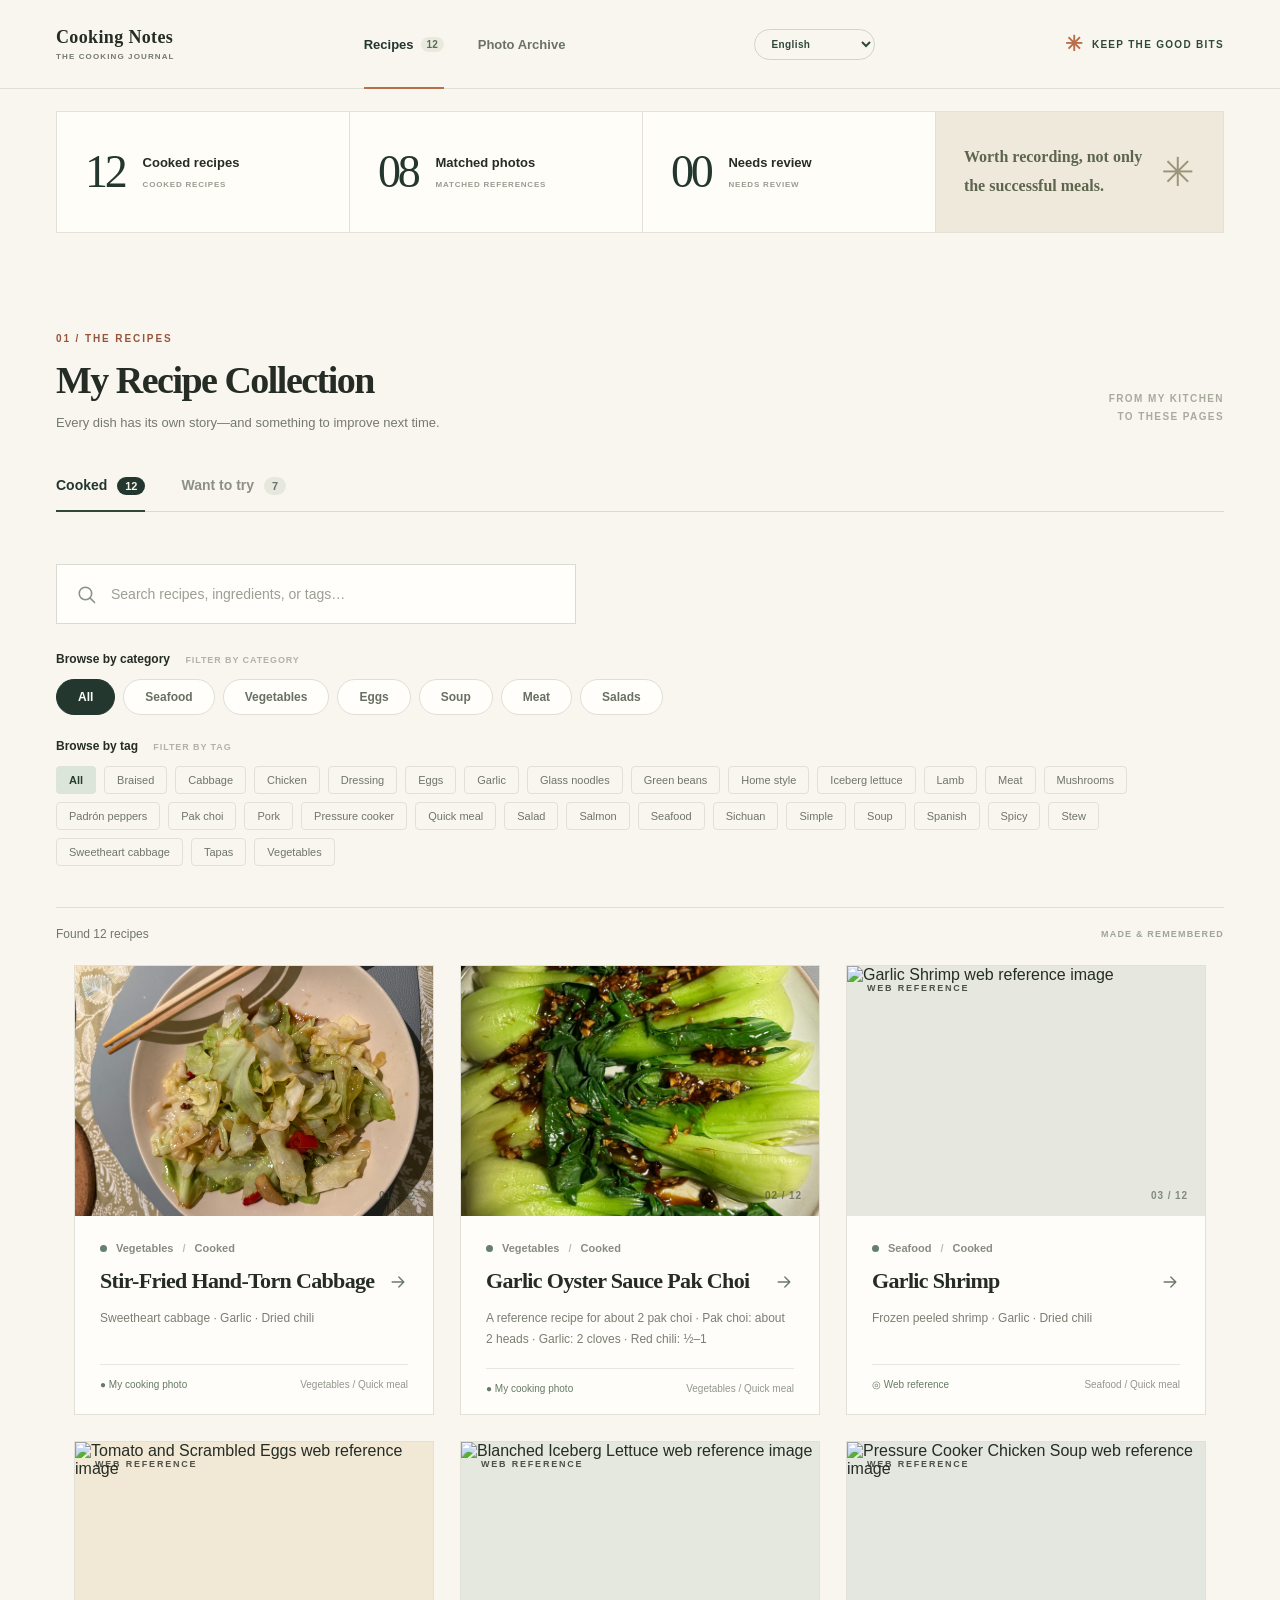
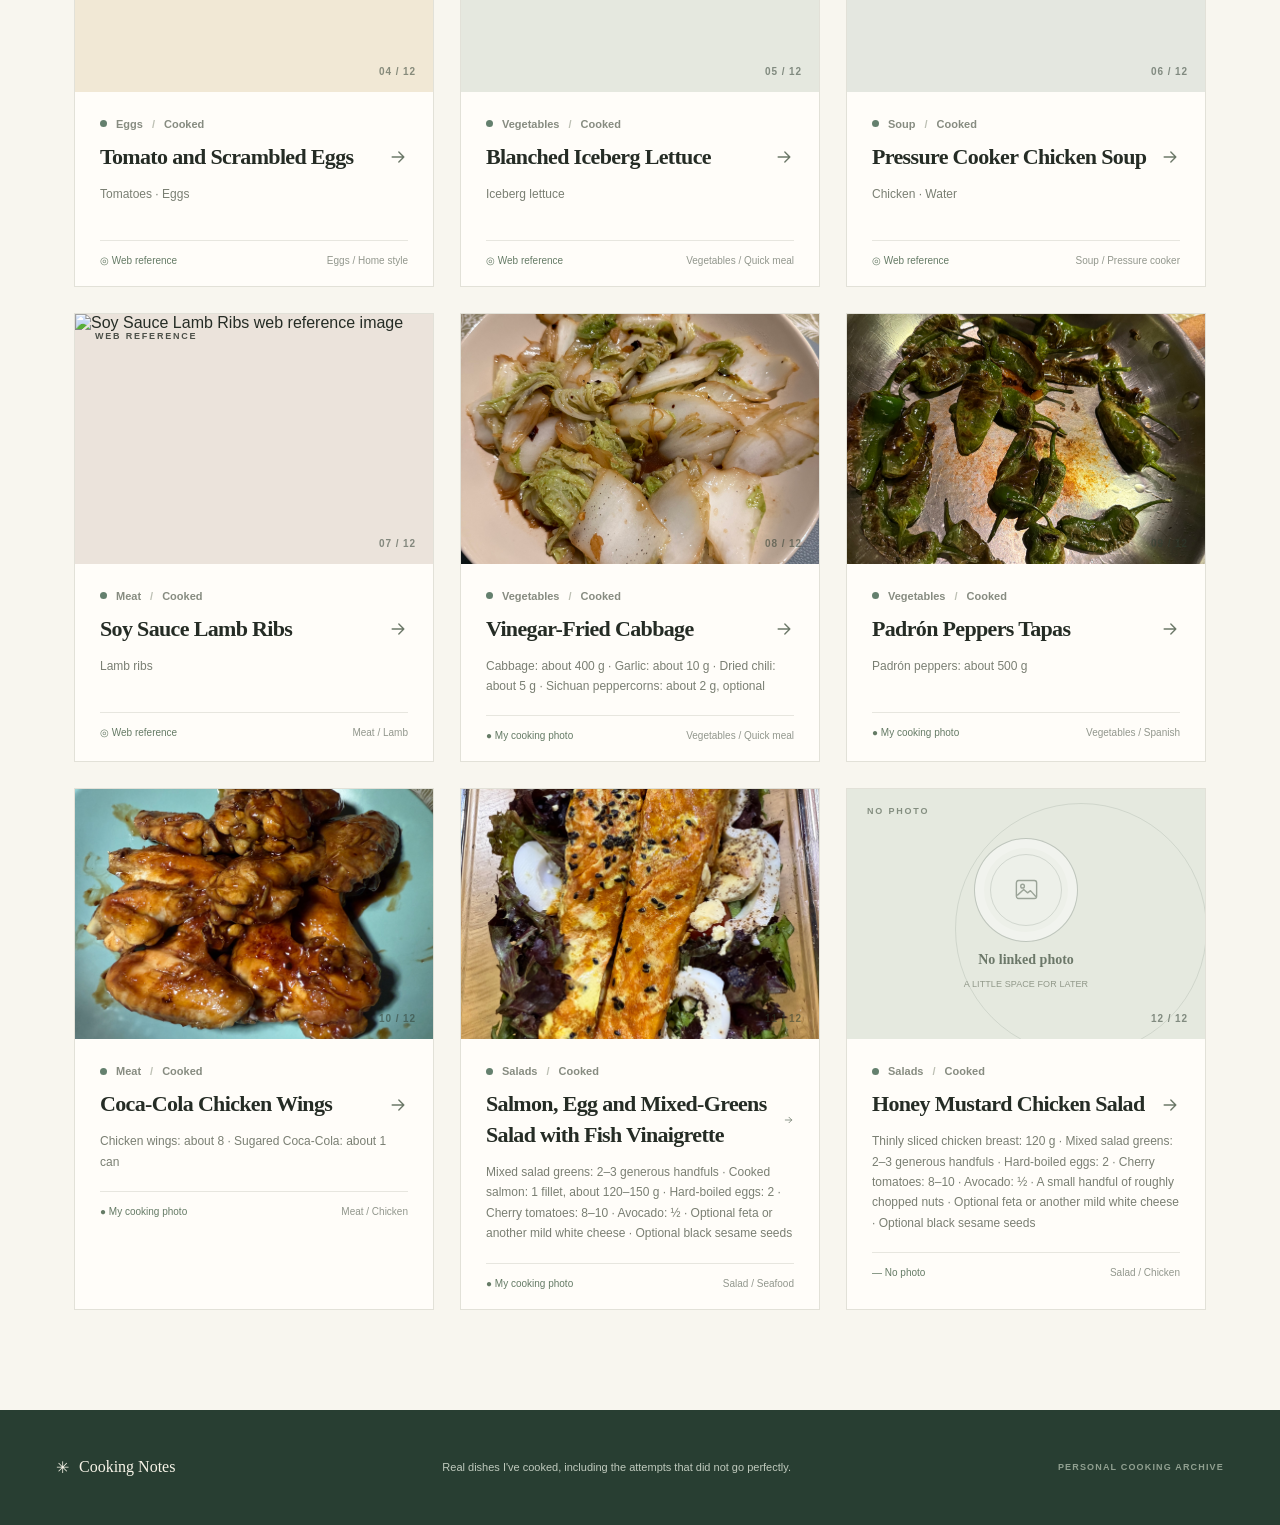
==== commit a545a298: "Add more want-to-try recipes" ====
--- a/index.html
+++ b/index.html
@@ -7,7 +7,7 @@
   <meta name="description" content="一个个人烹饪档案：记住每道菜的做法、真实经验和下次想改进的地方。" />
   <title>我的厨房笔记 · Cooking Notes</title>
   <link rel="stylesheet" href="./styles.css?rev=recipe-add-1" />
-  <script id="cookbook-data" type="application/json">{"recipes":[{"id":"hand-torn-cabbage","title":"手撕包菜","status":"cooked","cuisine":"Chinese","category":"蔬菜","tags":["vegetables","quick-meal","sweetheart-cabbage"],"cover":"../../images/photos/hand-torn-cabbage-2026-10-12.jpg","ingredients":["Sweetheart Cabbage","蒜","干辣椒"],"seasonings":[],"instructions":["包菜撕成块，洗净并充分沥干。","蒜切末，干辣椒剪段。","锅充分预热，加油。","蒜和干辣椒短暂爆香。","先放比较厚的菜梗，再放叶子。","大火快速翻炒。","最后加入生抽、醋和糖。"],"experience":["已实际做过，但上次效果不够理想。","实际炒了约 5 分钟。","菜比较嫩，但是缺少焦香。","盘底有一些水。","醋用到约 1 tbsp，可能偏多。"],"improvements":["包菜洗完充分沥干。","锅要更热。","菜太多可以分批炒。","减少频繁翻动。","尝试把炒制时间缩短到约 2–3 分钟。","醋先用 1 tsp。"],"nextSeasonings":["生抽：2 tsp","醋：1 tsp","糖：¼–½ tsp"],"notes":[],"sources":[],"filename":"recipes/cooked/hand-torn-cabbage.md","referenceImage":null,"photos":[{"originalFile":"IMG_0497.HEIC","displayFile":"hand-torn-cabbage-2026-10-12.jpg","date":"2026-10-12","identifiedAs":"手撕包菜","matchStatus":"matched","recipeId":"hand-torn-cabbage","note":"可靠匹配手撕包菜；不能仅凭照片确定是哪一次尝试。","available":true,"publicPath":"./images/photos/hand-torn-cabbage-2026-10-12.jpg"},{"originalFile":"IMG_0633.HEIC","displayFile":"hand-torn-cabbage-2026-10-29.jpg","date":"2026-10-29","identifiedAs":"手撕包菜","matchStatus":"matched","recipeId":"hand-torn-cabbage","note":"可靠匹配手撕包菜；不能仅凭照片确定是哪一次尝试。","available":true,"publicPath":"./images/photos/hand-torn-cabbage-2026-10-29.jpg"}]},{"id":"garlic-oyster-sauce-pak-choi","title":"蒜蓉蚝油 Pak Choi","status":"cooked","cuisine":"Chinese","category":"蔬菜","tags":["vegetables","quick-meal","pak-choi"],"cover":"../../images/photos/garlic-oyster-sauce-pak-choi-2026-10-25.jpg","ingredients":["参考配方约适合 2 颗 Pak Choi：","Pak Choi：约 2 颗","蒜：2 瓣","红辣椒：半根至 1 根"],"seasonings":["蚝油：1 tbsp","生抽：1 tsp","老抽：少许，可选","香油：½ tsp","玉米淀粉：¼ tsp 或更少","水：约 3 tbsp，可根据浓稠度增加"],"instructions":["Pak Choi 洗净，对半或切成四份。","菜梗先接触沸水约 10–15 秒，再将叶子放进去短暂焯熟。","捞出充分沥干。","锅中加油，将蒜和红辣椒炒香。","加入提前混合好的酱汁，稍微煮至浓稠。","浇在 Pak Choi 上。"],"experience":["已实际做过，并且拍了照片。","上次菜叶有点软。","上次酱汁偏浓，而且量稍多。"],"improvements":["缩短焯水时间。","减少玉米淀粉或增加一点水。","不需要浇太多酱汁。"],"nextSeasonings":[],"notes":[],"sources":["Khin's Kitchen — Pak Choi with Garlic Sauce（原始菜谱名称；当前记录未提供链接）"],"filename":"recipes/cooked/garlic-oyster-sauce-pak-choi.md","referenceImage":null,"photos":[{"originalFile":"IMG_0579.HEIC","displayFile":"garlic-oyster-sauce-pak-choi-2026-10-25.jpg","date":"2026-10-25","identifiedAs":"蒜蓉蚝油 Pak Choi","matchStatus":"matched","recipeId":"garlic-oyster-sauce-pak-choi","note":"可靠匹配该菜谱。","available":true,"publicPath":"./images/photos/garlic-oyster-sauce-pak-choi-2026-10-25.jpg"}]},{"id":"garlic-shrimp","title":"蒜香虾仁","status":"cooked","cuisine":"Chinese","category":"海鲜","tags":["seafood","quick-meal"],"cover":null,"ingredients":["冷冻去壳虾仁","蒜","干辣椒"],"seasonings":["生抽","蚝油","糖"],"instructions":["虾仁解冻，沥干并擦去多余水分。","蒜切末，干辣椒剪段，可以去籽。","小火用油爆香蒜末和干辣椒。","加入虾仁炒至完全熟透。","加入生抽、蚝油和少量糖，翻炒均匀。"],"experience":["已实际做过。","干辣椒去籽可以减少辣度。","蒜和干辣椒不要炒焦，否则会发苦。","冷冻虾仁需要尽量沥干水分。"],"improvements":[],"nextSeasonings":[],"notes":["上图是网络参考图，不是本人的实拍照片。"],"sources":["网络参考图来源：[The Kitchn — Garlic Butter Shrimp](https://www.thekitchn.com/garlic-butter-shrimp-265172)"],"filename":"recipes/cooked/garlic-shrimp.md","referenceImage":"https://cdn.apartmenttherapy.info/image/upload/v1784063282/k/archive/4d14d19b855023bfdb66a6a99bb9dd78fb2894a0_landscape.jpg","photos":[]},{"id":"tomato-and-eggs","title":"西红柿炒鸡蛋","status":"cooked","cuisine":"Chinese","category":"鸡蛋","tags":["eggs","home-style"],"cover":null,"ingredients":["番茄","鸡蛋"],"seasonings":["盐","糖","油"],"instructions":["鸡蛋打散，先炒至凝固，盛出来。","番茄切块，放入锅中加盐炒软。","适当压碎番茄，让它释放汁水。","加入炒好的鸡蛋。","用糖和盐调整味道。"],"experience":["已实际做过，但上次不太成功。","英国买的番茄比较硬。","番茄炒了以后仍然保持块状，很难炒出番茄汁。","加水后，最后还是变得比较干。"],"improvements":["买成熟、偏软的番茄。","番茄先单独炒 4–6 分钟。","可以盖盖子稍微焖一下。","必要时加少量番茄酱辅助出汁。"],"nextSeasonings":[],"notes":["上图是网络参考图，不是本人的实拍照片。"],"sources":["网络参考图来源：[爱料理 — 蕃茄炒蛋](https://icook.tw/recipes/59691)"],"filename":"recipes/cooked/tomato-and-eggs.md","referenceImage":"https://tokyo-kitchen.icook.network/uploads/step/cover/234334/8b9d5fb97aab0b68.jpg","photos":[]},{"id":"blanched-iceberg-lettuce","title":"白灼生菜","status":"cooked","cuisine":"Chinese","category":"蔬菜","tags":["vegetables","quick-meal","iceberg-lettuce"],"cover":null,"ingredients":["Iceberg Lettuce"],"seasonings":["蒜","蚝油","生抽","糖","油"],"instructions":["生菜洗净，适当撕开。","在沸水中短时间焯熟。","捞出沥干。","用蒜、生抽、蚝油、糖和少量水制作酱汁。","将酱汁浇在生菜上。"],"experience":["已实际做过，觉得很好吃。"],"improvements":[],"nextSeasonings":[],"notes":["上图是网络参考图，不是本人的实拍照片。"],"sources":["网络参考图来源：[DelishHomeCook — Iceberg Lettuce with Oyster Sauce](https://delishhomecook.com/2017/07/28/blanched_lettuce/)"],"filename":"recipes/cooked/blanched-iceberg-lettuce.md","referenceImage":"https://delishhomecook.files.wordpress.com/2017/07/dsc01959-small.jpg","photos":[]},{"id":"pressure-cooker-chicken-soup","title":"高压锅鸡汤","status":"cooked","cuisine":"Chinese","category":"汤","tags":["soup","pressure-cooker","simple"],"cover":null,"ingredients":["鸡","水"],"seasonings":[],"instructions":["将鸡放进高压锅。","加水。","用高压锅煮汤。以前提到过约 1 小时，但具体高压烹饪时间和模式尚未确认。"],"experience":["已实际做过。","具体调味料、鸡肉用量和高压烹饪时间尚未记录，下一次做的时候可以补充。"],"improvements":[],"nextSeasonings":[],"notes":["上图是网络参考图，不是本人的实拍照片。"],"sources":["网络参考图来源：[Wikimedia Commons — Chinese Food - Chicken Soup](https://commons.wikimedia.org/wiki/File:Chinese_Food_-_Chicken_Soup.JPG)（CC BY-SA 3.0）"],"filename":"recipes/cooked/pressure-cooker-chicken-soup.md","referenceImage":"https://upload.wikimedia.org/wikipedia/commons/4/47/Chinese_Food_-_Chicken_Soup.JPG","photos":[]},{"id":"soy-sauce-lamb-ribs","title":"酱油羊排","status":"cooked","cuisine":"Chinese","category":"肉类","tags":["meat","lamb","home-style"],"cover":null,"ingredients":["羊排"],"seasonings":["酱油"],"instructions":[],"experience":["已实际做过。","这道菜是自己随意调制的酱油风味，不是严格按照某个中餐菜谱做的。"],"improvements":[],"nextSeasonings":[],"notes":["上图是网络参考图，不是本人的实拍照片；图片展示的是相近的红烧羊排风格，不代表这道菜的实际成品。"],"sources":["网络参考图来源：[搜狐 — 红烧羊肉/羊排相关图片](https://www.sohu.com/a/840072712_121106832)"],"filename":"recipes/cooked/soy-sauce-lamb-ribs.md","referenceImage":"https://q7.itc.cn/q_70/images03/20241220/396b5f5ba7764e2a8b6789eb6a0640f6.jpeg","photos":[]},{"id":"vinegar-braised-cabbage","title":"醋溜白菜","status":"cooked","cuisine":"Chinese","category":"蔬菜","tags":["vegetables","quick-meal","cabbage"],"cover":"../../images/photos/stir-fried-cabbage-vegetable-review-2026-10-15.jpg","ingredients":["白菜／大白菜：约 400 g","蒜：约 10 g","干辣椒：约 5 g","花椒：约 2 g，可选"],"seasonings":["陈醋：约 20 ml","生抽：约 10 ml","白砂糖：约 5 g","盐：约 3 g","食用油：约 25 ml"],"instructions":["将白菜帮和叶分开；白菜帮斜切成片，白菜叶撕成大块。","锅烧热加油，放入花椒小火炸香后捞出。","加入干辣椒段和蒜片，短暂爆香。","转大火，先加入白菜帮快速翻炒约 1 分钟，再加入白菜叶翻炒约 30 秒。","沿锅边淋入陈醋，快速翻炒。","加入生抽、糖和盐，翻炒均匀后立即出锅。"],"experience":["已实际做过，并拍了照片。"],"improvements":["下次改进尚未记录。公开参考做法强调大火快炒、帮叶分开，以减少出水并保持脆感；是否适合下一次实际尝试，之后再记录。"],"nextSeasonings":[],"notes":["上面的用量和步骤是根据公开常见做法整理的参考版本，不代表 2026-10-15 这次照片对应的确切用量或步骤。"],"sources":["醋溜白菜参考做法：[理科生下厨房](https://scicook.com/recipes/vinegar-cabbage/)"],"filename":"recipes/cooked/vinegar-braised-cabbage.md","referenceImage":null,"photos":[{"originalFile":"IMG_0504.HEIC","displayFile":"stir-fried-cabbage-vegetable-review-2026-10-15.jpg","date":"2026-10-15","identifiedAs":"醋溜白菜","matchStatus":"matched","recipeId":"vinegar-braised-cabbage","note":"用户确认这是醋溜白菜。","available":true,"publicPath":"./images/photos/stir-fried-cabbage-vegetable-review-2026-10-15.jpg"}]},{"id":"padron-peppers-tapas","title":"Padrón Peppers Tapas","status":"cooked","cuisine":"Spanish","category":"蔬菜","tags":["vegetables","spanish","tapas","padron-peppers"],"cover":"../../images/photos/pan-fried-green-peppers-review-2026-10-17.jpg","ingredients":["Padrón peppers：约 500 g"],"seasonings":["西班牙橄榄油：适量（公开参考版本约 300 ml）","海盐片：适量"],"instructions":["Padrón peppers 洗净，并充分沥干水分。","锅中加入橄榄油并充分加热。","放入辣椒，煎炸至表皮起泡并呈金黄色。","捞出沥去多余油分，装盘后撒上海盐，趁热食用。"],"experience":["已实际做过，并拍了照片。","这道菜是西班牙 tapas。"],"improvements":[],"nextSeasonings":[],"notes":["上面的用量和步骤是根据西班牙常见 tapas 做法整理的参考版本，不代表 2026-10-17 这次照片对应的确切用量或步骤。"],"sources":["Padrón peppers 参考做法：[Foods and Wines from Spain](https://www.foodswinesfromspain.com/en/fws-academy/recipes/2017/october/padron-peppers)"],"filename":"recipes/cooked/padron-peppers-tapas.md","referenceImage":null,"photos":[{"originalFile":"IMG_0531.HEIC","displayFile":"pan-fried-green-peppers-review-2026-10-17.jpg","date":"2026-10-17","identifiedAs":"Padrón Peppers Tapas","matchStatus":"matched","recipeId":"padron-peppers-tapas","note":"用户确认这是西班牙 Padrón peppers tapas。","available":true,"publicPath":"./images/photos/pan-fried-green-peppers-review-2026-10-17.jpg"}]},{"id":"coca-cola-chicken-wings","title":"可乐鸡翅","status":"cooked","cuisine":"Chinese","category":"肉类","tags":["meat","chicken","home-style"],"cover":"../../images/photos/soy-glazed-chicken-review-2026-10-25.jpg","ingredients":["鸡翅：约 8 只","含糖可乐：约 1 罐"],"seasonings":["盐：适量","料酒：约 1 tbsp","生抽：约 10 ml","老抽：约 5–7 ml","姜片：约 5 片","桂皮：半支至 1 支，可选","八角：可选"],"instructions":["在鸡翅两面划刀或扎孔，帮助入味；可用料酒和老抽腌制约 30 分钟至 2 小时。","鸡翅冷水下锅，可加入姜片；煮开并撇去浮沫后捞出，用温水冲净并擦干。","锅烧热，将鸡翅小火煎至两面金黄。","加入可乐、料酒、生抽、老抽和可选的桂皮、八角；液体以接近没过鸡翅为宜。","小火炖煮至鸡翅熟透、汤汁明显减少。","转大火收汁，让浓稠酱汁裹在鸡翅表面；最后按需要补盐。"],"experience":["已实际做过，并拍了照片。"],"improvements":[],"nextSeasonings":[],"notes":["上面的用量和步骤是根据公开常见做法整理的参考版本，不代表 2026-10-25 这次照片对应的确切用量或步骤。"],"sources":["可乐鸡翅参考做法：[下厨房](https://m.xiachufang.com/recipe/1000229/)","可乐鸡翅常见做法概述：[维基百科](https://zh.wikipedia.org/wiki/可乐鸡翅)"],"filename":"recipes/cooked/coca-cola-chicken-wings.md","referenceImage":null,"photos":[{"originalFile":"IMG_0581.HEIC","displayFile":"soy-glazed-chicken-review-2026-10-25.jpg","date":"2026-10-25","identifiedAs":"可乐鸡翅","matchStatus":"matched","recipeId":"coca-cola-chicken-wings","note":"用户确认这是可乐鸡翅。","available":true,"publicPath":"./images/photos/soy-glazed-chicken-review-2026-10-25.jpg"}]},{"id":"fish-vinaigrette","title":"三文鱼鸡蛋混合生菜沙拉（Fish Vinaigrette）","status":"cooked","cuisine":"Western","category":"沙拉","tags":["salad","seafood","salmon","simple"],"cover":"../../images/photos/fish-vinaigrette-1.jpg","ingredients":["混合生菜：2–3 大把，例如绿叶生菜和红叶生菜","熟三文鱼：1 片，约 120–150 g，简单调味后掰成大块","水煮蛋：2 个，对半或切成四块","樱桃番茄：8–10 个，对半切开","牛油果：½ 个，切片或切丁","可选：少量菲达奶酪或其他味道温和的白奶酪","可选：黑芝麻，最后撒上"],"seasonings":["特级初榨橄榄油：3 份","醋：1 份","盐：适量","黑胡椒：适量","意大利综合香料：适量"],"instructions":["制作油醋汁：将橄榄油、醋、盐、黑胡椒和意大利综合香料放入一个最小的透明密封容器中，盖紧后摇匀。","组合沙拉：把混合生菜放入大盘，加入樱桃番茄和牛油果，再摆上三文鱼和水煮蛋。","完成：按喜好加入奶酪和黑芝麻。再次摇匀油醋汁，淋在沙拉上后立即食用。"],"experience":["已实际做过，并拍下了两张成品照片。"],"improvements":[],"nextSeasonings":[],"notes":[],"sources":[],"filename":"recipes/cooked/fish-vinaigrette.md","referenceImage":null,"photos":[{"originalFile":"fish-vinaigrette-1.jpg","displayFile":"fish-vinaigrette-1.jpg","date":"日期未记录","identifiedAs":"三文鱼鸡蛋混合生菜沙拉","matchStatus":"matched","recipeId":"fish-vinaigrette","note":"随鱼汁油醋汁菜谱提供的个人实拍照片。","available":true,"publicPath":"./images/photos/fish-vinaigrette-1.jpg"},{"originalFile":"fish-vinaigrette-2.jpg","displayFile":"fish-vinaigrette-2.jpg","date":"日期未记录","identifiedAs":"三文鱼鸡蛋混合生菜沙拉","matchStatus":"matched","recipeId":"fish-vinaigrette","note":"随鱼汁油醋汁菜谱提供的个人实拍照片。","available":true,"publicPath":"./images/photos/fish-vinaigrette-2.jpg"}]},{"id":"honey-mustard-chicken-salad-sauce","title":"蜂蜜芥末鸡肉沙拉","status":"cooked","cuisine":"Western","category":"沙拉","tags":["salad","chicken","dressing","simple"],"cover":null,"ingredients":["薄切鸡胸肉：120 g，可以使用超市购买的熟鸡肉片，或将熟鸡胸肉切薄","混合生菜：2–3 大把，例如绿叶生菜和红叶生菜","水煮蛋：2 个，对半或切成四块","樱桃番茄：8–10 个，对半切开","牛油果：½ 个，切片或切丁","坚果：一小把，粗略切碎，例如杏仁、核桃或腰果","可选：少量菲达奶酪或其他味道温和的白奶酪","可选：黑芝麻，最后撒上"],"seasonings":["特级初榨橄榄油：1 tbsp（15 ml）","第戎芥末：1 tbsp（15 g）；也可以用 2 tsp 第戎芥末加 1 tsp 粒粒芥末增加口感","蜂蜜：2 tsp（10 ml）","苹果醋或新鲜柠檬汁：1 tsp（5 ml），用来平衡甜味并帮助乳化","细海盐：1 小撮","现磨黑胡椒：1 小撮","可选：极少量蒜粉或一小撮切碎的新鲜细香葱"],"instructions":["准备鸡肉：如果使用生鸡胸肉，用盐和胡椒调味，彻底煮熟后稍微静置，再切成薄片；如果使用现成的熟鸡肉片，可直接使用。","混合酱汁底：在小碗中将芥末、蜂蜜、醋（或柠檬汁）、盐和黑胡椒搅拌至完全顺滑。","乳化橄榄油：一边快速搅拌，一边慢慢将橄榄油细细地倒入芥末混合物中，直到酱汁变得有光泽并稍微变稠。","调整浓稠度：尝味后按需要调整。如果想让酱汁更适合淋在嫩叶上，可以加入 ½ tsp 温水搅匀。","组合沙拉：把生菜、樱桃番茄和牛油果放入碗中，摆上水煮蛋、薄切鸡肉和坚果，再加入可选的奶酪和黑芝麻。","拌匀后食用：将一半酱汁拌入鸡肉，另一半在上桌前立即淋到生菜上。"],"experience":[],"improvements":[],"nextSeasonings":[],"notes":["这个配方按 120 g 鸡肉计算，大约可得到 2½ tbsp 乳化酱汁，足够拌鸡肉并调味一份配菜沙拉。","如果使用生鸡肉，可以在煎好后转小火，在锅中加入 1 tbsp 酱汁，让鸡肉裹上酱汁并轻微焦糖化 30–45 秒；剩下的酱汁冷拌沙拉。"],"sources":[],"filename":"recipes/cooked/honey-mustard-chicken-salad-sauce.md","referenceImage":null,"photos":[]}],"photos":[{"originalFile":"IMG_0497.HEIC","displayFile":"hand-torn-cabbage-2026-10-12.jpg","date":"2026-10-12","identifiedAs":"手撕包菜","matchStatus":"matched","recipeId":"hand-torn-cabbage","note":"可靠匹配手撕包菜；不能仅凭照片确定是哪一次尝试。","available":true,"publicPath":"./images/photos/hand-torn-cabbage-2026-10-12.jpg"},{"originalFile":"IMG_0633.HEIC","displayFile":"hand-torn-cabbage-2026-10-29.jpg","date":"2026-10-29","identifiedAs":"手撕包菜","matchStatus":"matched","recipeId":"hand-torn-cabbage","note":"可靠匹配手撕包菜；不能仅凭照片确定是哪一次尝试。","available":true,"publicPath":"./images/photos/hand-torn-cabbage-2026-10-29.jpg"},{"originalFile":"IMG_0579.HEIC","displayFile":"garlic-oyster-sauce-pak-choi-2026-10-25.jpg","date":"2026-10-25","identifiedAs":"蒜蓉蚝油 Pak Choi","matchStatus":"matched","recipeId":"garlic-oyster-sauce-pak-choi","note":"可靠匹配该菜谱。","available":true,"publicPath":"./images/photos/garlic-oyster-sauce-pak-choi-2026-10-25.jpg"},{"originalFile":"IMG_0504.HEIC","displayFile":"stir-fried-cabbage-vegetable-review-2026-10-15.jpg","date":"2026-10-15","identifiedAs":"醋溜白菜","matchStatus":"matched","recipeId":"vinegar-braised-cabbage","note":"用户确认这是醋溜白菜。","available":true,"publicPath":"./images/photos/stir-fried-cabbage-vegetable-review-2026-10-15.jpg"},{"originalFile":"IMG_0531.HEIC","displayFile":"pan-fried-green-peppers-review-2026-10-17.jpg","date":"2026-10-17","identifiedAs":"Padrón Peppers Tapas","matchStatus":"matched","recipeId":"padron-peppers-tapas","note":"用户确认这是西班牙 Padrón peppers tapas。","available":true,"publicPath":"./images/photos/pan-fried-green-peppers-review-2026-10-17.jpg"},{"originalFile":"IMG_0581.HEIC","displayFile":"soy-glazed-chicken-review-2026-10-25.jpg","date":"2026-10-25","identifiedAs":"可乐鸡翅","matchStatus":"matched","recipeId":"coca-cola-chicken-wings","note":"用户确认这是可乐鸡翅。","available":true,"publicPath":"./images/photos/soy-glazed-chicken-review-2026-10-25.jpg"},{"originalFile":"fish-vinaigrette-1.jpg","displayFile":"fish-vinaigrette-1.jpg","date":"日期未记录","identifiedAs":"三文鱼鸡蛋混合生菜沙拉","matchStatus":"matched","recipeId":"fish-vinaigrette","note":"随鱼汁油醋汁菜谱提供的个人实拍照片。","available":true,"publicPath":"./images/photos/fish-vinaigrette-1.jpg"},{"originalFile":"fish-vinaigrette-2.jpg","displayFile":"fish-vinaigrette-2.jpg","date":"日期未记录","identifiedAs":"三文鱼鸡蛋混合生菜沙拉","matchStatus":"matched","recipeId":"fish-vinaigrette","note":"随鱼汁油醋汁菜谱提供的个人实拍照片。","available":true,"publicPath":"./images/photos/fish-vinaigrette-2.jpg"}],"translations":{"ui":{"en":{"brand":"Cooking Notes","brandSubtitle":"THE COOKING JOURNAL","brandAria":"My Cooking Notes, home","recipes":"Recipes","photos":"Photo Archive","about":"About","languageToggle":"中文","languageAria":"Choose language","languageChinese":"中文","languageEnglish":"English","languageDutch":"Nederlands","mainNavAria":"Main navigation","footerText":"Real dishes I've cooked, including the attempts that did not go perfectly.","footerArchive":"PERSONAL COOKING ARCHIVE","headerSide":"KEEP THE GOOD BITS","artJournal":"THE\u003cbr/>COOKING\u003cbr/>JOURNAL","artGoodFood":"GOOD FOOD","artGoodNotes":"GOOD NOTES","artCollected":"COLLECTED WITH CARE","artEst":"EST. 2026","statsCooked":"Cooked recipes","statsMatched":"Matched photos","statsReview":"Needs review","statsCookedMeta":"COOKED RECIPES","statsMatchedMeta":"MATCHED REFERENCES","statsReviewMeta":"NEEDS REVIEW","statsAria":"Recipe statistics","statsNote1":"Worth recording, not only","statsNote2":"the successful meals.","browseCategory":"Browse by category","browseTag":"Browse by tag","all":"All","statusCooked":"Cooked","statusTry":"Want to try","searchPlaceholder":"Search recipes, ingredients, or tags…","searchAria":"Search recipes or ingredients","clearSearch":"Clear search","categoryAria":"Recipe categories","tagAria":"Tag filters","filterCategoryMeta":"FILTER BY CATEGORY","filterTagMeta":"FILTER BY TAG","recipesKicker":"01 / THE RECIPES","sectionRecipes":"My Recipe Collection","sectionDescription":"Every dish has its own story—and something to improve next time.","fromKitchen":"FROM MY KITCHEN","toPages":"TO THESE PAGES","resultsFound":"Found {count} recipes","resultsToTry":"Found {count} recipes to try","clearFilters":"Clear filters ↗","madeRemembered":"MADE & REMEMBERED","emptyToTryTitle":"Your try list is empty","emptyToTryText":"No to-try recipes have been recorded yet. You can add future ideas to Markdown.","emptyTitle":"No matching recipes","emptyText":"Try another keyword, or clear the category and tag filters.","noIngredients":"Ingredients not recorded","cookingPhotoAlt":"cooking photo","photoMy":"● My cooking photo","photoLinked":"◌ Photo linked","webReference":"◎ Web reference","noPhoto":"— No photo","photoReference":"PHOTO REFERENCE","noPhotoLabel":"NO PHOTO","photoPending":"Photo file pending","noLinkedPhoto":"No linked photo","spaceLater":"A LITTLE SPACE FOR LATER","webBadge":"WEB REFERENCE","calloutEyebrow":"AN HONEST KITCHEN DIARY","calloutTitle":"Even imperfect dishes are worth keeping.","calloutText":"Real notes make the next attempt better.","readPrinciples":"Read the recording principles","heroEyebrow":"A PERSONAL COOKING ARCHIVE","heroEdition":"VOL. 01","heroTitle1":"Take every time you cook","heroTitle2":"seriously enough to remember.","heroDescription":"Not only the good methods, but also the reasons behind failures, ideas for next time, and the small kitchen discoveries worth keeping.","heroLink":"Browse my recipes","heroAria":"Abstract decorative pattern with a plate and cooking notes, not an actual dish photo","statusAria":"Recipe status","allRecipes":"All recipes","recipeLabel":"RECIPE","recipeIntro":"Remember the steps, what really happened, and what to improve next time.","cooked":"Cooked","print":"Print recipe ↗","mainIngredients":"Main ingredients","seasonings":"Seasonings","forNext":"FOR NEXT TIME","nextTitle":"Next-time seasoning reference","nextNote":"This is a suggestion for next time, not the previous actual amount.","markdownSource":"Recipe data comes from Markdown","steps":"Steps","experienceEyebrow":"WHAT ACTUALLY HAPPENED","experienceTitle":"My actual experience","improvementsEyebrow":"NOTES FOR NEXT TIME","improvementsTitle":"What to improve next time","otherNotes":"Other notes","sources":"Sources","relatedPhotos":"Related photos","linked":"linked","photoRules":"Only manually confirmed photos are linked to recipes.","noReliablePhoto":"No reliably matched photo has been recorded","referenceTip":"This is a web reference image. It is not a personal cooking photo.","webReferenceAlt":"web reference image","notPersonal":"not a personal cooking photo","notRecorded":"Not recorded","backToList":"Back to recipe list","home":"Home","viewPhotoArchive":"View photo archive","notFound":"Recipe not found","photoArchiveTitle":"In the frame.","photoArchiveKicker":"02 / PHOTO ARCHIVE","photoArchiveIntro1":"Photos are part of the memory, but not every photo can be matched to a dish with certainty.","photoArchiveIntro2":"Confirmed matches stay in the archive; uncertain ones stay separate.","imageBannerTitle":"About image files","imageBannerWithPending":"{count} JPEG display images are connected; original HEIC files remain in the library. Unconfirmed photos stay in the review archive and are not automatically linked to recipes.","imageBannerAllConfirmed":"{count} JPEG display images are connected; original HEIC files remain in the library. All current photos have been linked to recipes based on your confirmation.","imageBannerNone":"Only filenames and review records are available. Add real JPG files to the images/photos/ folder and rebuild the site to display them.","confirmedKicker":"01 / CONFIRMED","confirmedTitle":"Confirmed matches","confirmedSubtitle":"Confirmed as belonging to existing recipes","toReviewKicker":"02 / TO REVIEW","toReviewTitle":"To review","toReviewSubtitle":"Keep possibilities separate until confirmed","photoConfirmed":"✓ Confirmed","photoReview":"◌ To review","viewRecipe":"View recipe","originalLabel":"ORIGINAL","displayLabel":"DISPLAY","unassigned":"Not linked to a formal recipe","aboutKicker":"03 / THE PHILOSOPHY","aboutTitle1":"Not a recipe encyclopedia,","aboutTitle2":"a real kitchen diary.","aboutIntro":"Every dish comes from something actually cooked. Write down what is known; leave unknowns blank.","principle1Title":"Truth over completeness","principle1Text":"Missing times, amounts, and steps are marked as not recorded instead of being guessed.","principle2Title":"Failures belong here too","principle2Text":"Actual experience and next-time suggestions stay separate. A suggestion is not a fact.","principle3Title":"Photos need confirmation","principle3Text":"Only reliably matched photos are linked to recipes. Unconfirmed photos are not used to prove missing facts.","howItWorks":"HOW IT WORKS","aboutFootTitle":"Markdown holds the content; the website presents it.","aboutFootText":"Each recipe has its own Markdown file. Edit the ingredients, steps, or notes, then rebuild the site—no database or back end required.","goRecipes":"View recipes","categories":{"全部":"All","海鲜":"Seafood","蔬菜":"Vegetables","鸡蛋":"Eggs","汤":"Soup","肉类":"Meat","沙拉":"Salads"},"tags":{"cabbage":"Cabbage","chicken":"Chicken","dressing":"Dressing","eggs":"Eggs","fish":"Fish","honey":"Honey","home-style":"Home style","iceberg-lettuce":"Iceberg lettuce","lamb":"Lamb","meat":"Meat","padron-peppers":"Padrón peppers","pak-choi":"Pak choi","pressure-cooker":"Pressure cooker","quick-meal":"Quick meal","salad":"Salad","salmon":"Salmon","seafood":"Seafood","simple":"Simple","soup":"Soup","spanish":"Spanish","sweetheart-cabbage":"Sweetheart cabbage","tapas":"Tapas","vegetables":"Vegetables"}}},"recipes":{"garlic-shrimp":{"title":"Garlic Shrimp","category":"Seafood","ingredients":["Frozen peeled shrimp","Garlic","Dried chili"],"seasonings":["Light soy sauce","Oyster sauce","Sugar"],"instructions":["Defrost the shrimp, drain them, and pat away excess moisture.","Mince the garlic and cut the dried chili into pieces; remove the seeds if desired.","Gently fry the garlic and dried chili in oil over low heat until fragrant.","Add the shrimp and stir-fry until fully cooked.","Add light soy sauce, oyster sauce, and a little sugar; toss to combine."],"experience":["I have cooked this dish.","Removing the seeds from dried chili reduces the heat.","Do not burn the garlic or dried chili, or they will taste bitter.","Drain frozen shrimp as thoroughly as possible."],"notes":["The image above is a web reference image, not a personal cooking photo."],"sources":["Web reference image: The Kitchn — Garlic Butter Shrimp"]},"blanched-iceberg-lettuce":{"title":"Blanched Iceberg Lettuce","category":"Vegetables","ingredients":["Iceberg lettuce"],"seasonings":["Garlic","Oyster sauce","Light soy sauce","Sugar","Oil"],"instructions":["Wash the lettuce and tear it into suitable pieces.","Briefly blanch it in boiling water.","Drain thoroughly.","Make a sauce with garlic, light soy sauce, oyster sauce, sugar, and a little water.","Pour the sauce over the lettuce."],"experience":["I have made it and thought it was delicious."],"notes":["The image above is a web reference image, not a personal cooking photo."],"sources":["Web reference image: DelishHomeCook — Iceberg Lettuce with Oyster Sauce"]},"garlic-oyster-sauce-pak-choi":{"title":"Garlic Oyster Sauce Pak Choi","category":"Vegetables","ingredients":["A reference recipe for about 2 pak choi","Pak choi: about 2 heads","Garlic: 2 cloves","Red chili: ½–1"],"seasonings":["Oyster sauce: 1 tbsp","Light soy sauce: 1 tsp","Dark soy sauce: a little, optional","Sesame oil: ½ tsp","Cornstarch: ¼ tsp or less","Water: about 3 tbsp, adjust as needed"],"instructions":["Wash the pak choi and cut each head in half or into quarters.","Place the stems in boiling water for about 10–15 seconds, then add the leaves and blanch briefly.","Drain thoroughly.","Heat oil in a pan and fry the garlic and red chili until fragrant.","Add the pre-mixed sauce and simmer briefly until slightly thickened.","Pour the sauce over the pak choi."],"experience":["I made this dish and took photos.","The leaves were a little too soft last time.","The sauce was too thick and there was slightly too much of it."],"improvements":["Shorten the blanching time.","Use less cornstarch or add a little more water.","There is no need to pour on so much sauce."],"sources":["Khin's Kitchen — Pak Choi with Garlic Sauce (source URL not recorded)"]},"tomato-and-eggs":{"title":"Tomato and Scrambled Eggs","category":"Eggs","ingredients":["Tomatoes","Eggs"],"seasonings":["Salt","Sugar","Oil"],"instructions":["Beat the eggs, stir-fry until just set, and remove from the pan.","Cut the tomatoes into chunks and stir-fry with salt until softened.","Press some of the tomato pieces to help release their juices.","Return the cooked eggs to the pan.","Adjust the flavor with sugar and salt."],"experience":["I have cooked this dish, but the last attempt was not very successful.","The tomatoes available in the UK were quite firm.","They stayed in chunks after cooking and released very little juice.","After adding water, the finished dish still became rather dry."],"improvements":["Buy ripe, softer tomatoes.","Cook the tomatoes separately for 4–6 minutes.","Cover the pan and braise briefly if needed.","Add a little tomato paste to help create more sauce when necessary."],"notes":["The image above is a web reference image, not a personal cooking photo."],"sources":["Web reference image: iCook — Tomato and Egg Stir-Fry"]},"hand-torn-cabbage":{"title":"Stir-Fried Hand-Torn Cabbage","category":"Vegetables","ingredients":["Sweetheart cabbage","Garlic","Dried chili"],"nextSeasonings":["Light soy sauce: 2 tsp","Vinegar: 1 tsp","Sugar: ¼–½ tsp"],"instructions":["Tear the cabbage into pieces, wash it, and drain thoroughly.","Mince the garlic and cut the dried chili into pieces.","Preheat the pan thoroughly and add oil.","Briefly fry the garlic and dried chili until fragrant.","Add the thicker stems first, followed by the leaves.","Stir-fry quickly over high heat.","Add light soy sauce, vinegar, and sugar at the end."],"experience":["I cooked it, but the last attempt was not ideal.","It was stir-fried for about 5 minutes.","The cabbage was tender but lacked wok-charred aroma.","There was some water at the bottom of the plate.","About 1 tbsp of vinegar may have been too much."],"improvements":["Drain the cabbage thoroughly after washing.","Make the pan hotter.","Cook in batches if there is too much cabbage.","Stir less frequently.","Try shortening the cooking time to about 2–3 minutes.","Start with 1 tsp vinegar."]},"pressure-cooker-chicken-soup":{"title":"Pressure Cooker Chicken Soup","category":"Soup","ingredients":["Chicken","Water"],"instructions":["Put the chicken in the pressure cooker.","Add water.","Cook the soup in the pressure cooker. About one hour was mentioned previously, but the exact pressure-cooking time and setting have not been confirmed."],"experience":["I have made this dish.","The seasonings, amount of chicken, and pressure-cooking time have not been recorded; these can be added next time."],"notes":["The image above is a web reference image, not a personal cooking photo."],"sources":["Web reference image: Wikimedia Commons — Chinese Food - Chicken Soup (CC BY-SA 3.0)"]},"soy-sauce-lamb-ribs":{"title":"Soy Sauce Lamb Ribs","category":"Meat","ingredients":["Lamb ribs"],"seasonings":["Soy sauce","Other seasonings not recorded"],"experience":["I have made this dish.","It was an improvised soy-sauce-style dish rather than a strict Chinese recipe."],"notes":["The image above is a web reference image, not a personal cooking photo; it shows a similar braised lamb-rib style rather than the actual finished dish."],"sources":["Web reference image: Sohu — Braised Lamb Ribs"]},"vinegar-braised-cabbage":{"title":"Vinegar-Fried Cabbage","category":"Vegetables","ingredients":["Cabbage: about 400 g","Garlic: about 10 g","Dried chili: about 5 g","Sichuan peppercorns: about 2 g, optional"],"seasonings":["Chinkiang vinegar: about 20 ml","Light soy sauce: about 10 ml","Sugar: about 5 g","Salt: about 3 g","Cooking oil: about 25 ml"],"instructions":["Separate the cabbage stems from the leaves; slice the stems diagonally and tear the leaves into large pieces.","Heat oil in a pan, fry the Sichuan peppercorns over low heat until fragrant, then remove them.","Add the dried chili and garlic and fry briefly until fragrant.","Turn the heat high, stir-fry the stems for about 1 minute, then add the leaves for about 30 seconds.","Pour the vinegar around the edge of the pan and toss quickly.","Add the soy sauce, sugar, and salt; toss briefly and serve immediately."],"experience":["I have made this dish and took a photo."],"improvements":["Not recorded. Public reference recipes emphasize separating stems and leaves and stir-frying quickly over high heat to reduce excess water and preserve crunch."],"notes":["The amounts and steps above are a typical reference version, not the exact amounts or steps used for the 15 October 2026 photo."],"sources":["Reference recipe: SciCook — Vinegar Cabbage"]},"padron-peppers-tapas":{"title":"Padrón Peppers Tapas","category":"Vegetables","ingredients":["Padrón peppers: about 500 g"],"seasonings":["Spanish olive oil: as needed (one public reference uses about 300 ml)","Sea-salt flakes: as needed"],"instructions":["Wash the Padrón peppers and drain them thoroughly.","Heat the olive oil in a pan.","Add the peppers and fry until the skins blister and turn golden.","Drain off excess oil, arrange on a plate, and sprinkle with sea salt. Serve hot."],"experience":["I have made this dish and took a photo.","This is a Spanish tapas dish."],"notes":["The amounts and steps above are a typical reference version, not the exact amounts or steps used for the 17 October 2026 photo."],"sources":["Reference recipe: Foods and Wines from Spain — Padrón Peppers"]},"coca-cola-chicken-wings":{"title":"Coca-Cola Chicken Wings","category":"Meat","ingredients":["Chicken wings: about 8","Sugared Coca-Cola: about 1 can"],"seasonings":["Salt: to taste","Shaoxing wine: about 1 tbsp","Light soy sauce: about 10 ml","Dark soy sauce: about 5–7 ml","Ginger: about 5 slices","Cinnamon: ½–1 stick, optional","Star anise: optional"],"instructions":["Score or pierce both sides of the wings to help them absorb flavor; marinate with cooking wine and dark soy sauce for about 30 minutes to 2 hours if desired.","Start the wings in cold water with ginger; bring to a boil, skim the foam, rinse with warm water, and pat dry.","Pan-fry the wings over low heat until golden on both sides.","Add the Coca-Cola, cooking wine, light soy sauce, dark soy sauce, and optional spices; the liquid should nearly cover the wings.","Simmer over low heat until the wings are cooked and the liquid has reduced.","Turn up the heat to reduce the sauce until it coats the wings; adjust with salt if needed."],"experience":["I have made this dish and took a photo."],"notes":["The amounts and steps above are a typical reference version, not the exact amounts or steps used for the 25 October 2026 photo."],"sources":["Reference recipe: Xiachufang — Coca-Cola Chicken Wings","Reference overview: Wikipedia — Coca-Cola Chicken Wings"]},"fish-vinaigrette":{"title":"Salmon, Egg and Mixed-Greens Salad with Fish Vinaigrette","category":"Salads","ingredients":["Mixed salad greens: 2–3 generous handfuls","Cooked salmon: 1 fillet, about 120–150 g","Hard-boiled eggs: 2","Cherry tomatoes: 8–10","Avocado: ½","Optional feta or another mild white cheese","Optional black sesame seeds"],"seasonings":["Extra-virgin olive oil: 3 parts","Vinegar: 1 part","Salt: to taste","Pepper: to taste","Italian spices: to taste"],"instructions":["Make the vinaigrette: add the olive oil, vinegar, salt, pepper, and Italian spices to a small transparent container with a firm lid. Seal it tightly and shake until combined.","Build the salad: arrange the greens in a large serving dish, add the tomatoes and avocado, then arrange the salmon and boiled eggs on top.","Finish: add the optional cheese and black sesame seeds, shake the vinaigrette again, drizzle it over the salad, and serve immediately."],"experience":["I have made this dish and took two finished-dish photos."],"notes":["Both photos belong to this salmon salad. The actual cooking date has not been recorded."]},"honey-mustard-chicken-salad-sauce":{"title":"Honey Mustard Chicken Salad","category":"Salads","ingredients":["Thinly sliced chicken breast: 120 g","Mixed salad greens: 2–3 generous handfuls","Hard-boiled eggs: 2","Cherry tomatoes: 8–10","Avocado: ½","A small handful of roughly chopped nuts","Optional feta or another mild white cheese","Optional black sesame seeds"],"seasonings":["Extra-virgin olive oil: 1 tbsp (15 ml)","Dijon mustard: 1 tbsp (15 g), or 2 tsp Dijon plus 1 tsp wholegrain mustard","Honey: 2 tsp (10 ml)","Apple cider vinegar or fresh lemon juice: 1 tsp (5 ml)","Fine sea salt: 1 pinch","Freshly cracked black pepper: 1 pinch","Optional garlic powder or fresh chives"],"instructions":["Prepare the chicken: if using raw chicken, season and cook it through, rest briefly, and slice thinly; use ready-cooked chicken slices directly.","Combine the dressing base: whisk the mustard, honey, vinegar or lemon juice, salt, and pepper until smooth.","Emulsify the oil: slowly drizzle in the olive oil while whisking briskly until glossy and thickened.","Adjust the consistency: whisk in ½ tsp warm water if a thinner dressing is wanted.","Assemble the salad: add the greens, tomatoes, and avocado, then arrange the eggs, chicken, nuts, and optional toppings.","Dress and serve: toss the chicken with half the dressing and drizzle the rest over the greens immediately before serving."],"experience":["I have made this dish, but the specific experience has not been recorded."],"notes":["This makes roughly 2½ tbsp of dressing for 120 g chicken. If using raw chicken, 1 tbsp of the dressing can be added to the pan over low heat for 30–45 seconds to lightly glaze it; use the rest cold over the salad.","The cooking date and personal photo have not been recorded."]}},"photos":{"hand-torn-cabbage-2026-10-12.jpg":{"identifiedAs":"Hand-torn cabbage","note":"A reliable match for hand-torn cabbage; the photo alone cannot show which attempt it was."},"hand-torn-cabbage-2026-10-29.jpg":{"identifiedAs":"Hand-torn cabbage","note":"A reliable match for hand-torn cabbage; the photo alone cannot show which attempt it was."},"garlic-oyster-sauce-pak-choi-2026-10-25.jpg":{"identifiedAs":"Garlic oyster sauce pak choi","note":"A reliable match for this recipe."},"stir-fried-cabbage-vegetable-review-2026-10-15.jpg":{"identifiedAs":"Vinegar-fried cabbage","note":"User-confirmed as vinegar-fried cabbage."},"pan-fried-green-peppers-review-2026-10-17.jpg":{"identifiedAs":"Padrón Peppers Tapas","note":"User-confirmed as Spanish Padrón peppers tapas."},"soy-glazed-chicken-review-2026-10-25.jpg":{"identifiedAs":"Coca-Cola chicken wings","note":"User-confirmed as Coca-Cola chicken wings."},"fish-vinaigrette-1.jpg":{"date":"Not recorded","identifiedAs":"Salmon, egg and mixed-greens salad","note":"A personal cooking photo supplied with the fish vinaigrette recipe."},"fish-vinaigrette-2.jpg":{"date":"Not recorded","identifiedAs":"Salmon, egg and mixed-greens salad","note":"A personal cooking photo supplied with the fish vinaigrette recipe."}},"nl":{"ui":{"brand":"Kooknotities","brandSubtitle":"HET KOOKDAGBOEK","brandAria":"Mijn kooknotities, naar de startpagina","recipes":"Recepten","photos":"Fotoarchief","about":"Over dit archief","languageAria":"Taal kiezen","languageChinese":"中文","languageEnglish":"English","languageDutch":"Nederlands","mainNavAria":"Hoofdnavigatie","footerText":"Echte gerechten die ik heb gekookt, ook de pogingen die niet perfect gingen.","footerArchive":"PERSOONLIJK KOOKARCHIEF","headerSide":"BEWAAR HET GOEDE","artJournal":"HET\u003cbr/>KOOK\u003cbr/>DAGBOEK","artGoodFood":"GOED ETEN","artGoodNotes":"GOEDE NOTITIES","artCollected":"ZORGVULDIG VERZAMELD","artEst":"OPGERICHT IN 2026","statsAria":"Receptstatistieken","statsCooked":"Gekookte recepten","statsMatched":"Gekoppelde foto's","statsReview":"Nog te beoordelen","statsCookedMeta":"GEMAAKTE RECEPTEN","statsMatchedMeta":"GEKOPPELDE FOTO'S","statsReviewMeta":"NOG TE BEOORDELEN","statsNote1":"Het is de moeite waard om niet alleen","statsNote2":"de geslaagde maaltijden te bewaren.","browseCategory":"Bladeren op categorie","browseTag":"Bladeren op tag","all":"Alle","statusCooked":"Gemaakt","statusTry":"Wil ik proberen","statusAria":"Receptstatus","searchPlaceholder":"Zoek recepten, ingrediënten of tags…","searchAria":"Zoek recepten of ingrediënten","clearSearch":"Zoekopdracht wissen","categoryAria":"Receptcategorieën","tagAria":"Tagfilters","filterCategoryMeta":"FILTER OP CATEGORIE","filterTagMeta":"FILTER OP TAG","recipesKicker":"01 / DE RECEPTEN","sectionRecipes":"Mijn receptenverzameling","sectionDescription":"Elk gerecht heeft zijn eigen verhaal en iets dat de volgende keer beter kan.","fromKitchen":"UIT MIJN KEUKEN","toPages":"NAAR DEZE PAGINA'S","resultsFound":"Er zijn {count} recepten gevonden","resultsToTry":"Er zijn {count} recepten om te proberen","clearFilters":"Filters wissen ↗","madeRemembered":"GEMAAKT & ONTHOUDEN","emptyToTryTitle":"Je lijst met recepten om te proberen is leeg","emptyToTryText":"Er zijn nog geen recepten om te proberen vastgelegd. Voeg toekomstige ideeën toe aan Markdown.","emptyTitle":"Geen passende recepten","emptyText":"Probeer een ander zoekwoord of wis de categorie- en tagfilters.","noIngredients":"Ingrediënten niet vastgelegd","cookingPhotoAlt":"kookfoto","photoMy":"● Eigen kookfoto","photoLinked":"◌ Foto gekoppeld","webReference":"◎ Webreferentie","noPhoto":"— Geen foto","photoReference":"FOTOREFERENTIE","noPhotoLabel":"GEEN FOTO","photoPending":"Fotobestand ontbreekt","noLinkedPhoto":"Geen gekoppelde foto","spaceLater":"EEN PLEKJE VOOR LATER","webBadge":"WEBREFERENTIE","webReferenceAlt":"webreferentie","calloutEyebrow":"EEN EERLIJK KEUKENDAGBOEK","calloutTitle":"Ook onvolmaakte gerechten zijn het bewaren waard.","calloutText":"Echte notities maken de volgende poging beter.","readPrinciples":"Lees de principes van dit archief","allRecipes":"Alle recepten","recipeLabel":"RECEPT","recipeIntro":"De stappen, wat er echt gebeurde en wat er de volgende keer beter kan.","cooked":"Zelf gemaakt","print":"Recept afdrukken ↗","mainIngredients":"Belangrijkste ingrediënten","seasonings":"Kruiden en smaakmakers","forNext":"VOOR DE VOLGENDE KEER","nextTitle":"Smaakmakers voor de volgende keer","nextNote":"Dit is een suggestie voor de volgende keer, niet de werkelijk gebruikte hoeveelheid.","markdownSource":"Receptgegevens komen uit Markdown","steps":"Stappen","experienceEyebrow":"WAT ER ECHT GEBEURDE","experienceTitle":"Mijn ervaring","improvementsEyebrow":"NOTITIES VOOR DE VOLGENDE KEER","improvementsTitle":"Wat kan de volgende keer beter","otherNotes":"Overige notities","sources":"Bronnen","relatedPhotos":"Bijbehorende foto's","linked":"gekoppeld","photoRules":"Alleen handmatig bevestigde foto's worden aan recepten gekoppeld.","noReliablePhoto":"Geen betrouwbaar gekoppelde foto vastgelegd","referenceTip":"Dit is een webreferentie, geen persoonlijke kookfoto.","notPersonal":"geen persoonlijke kookfoto","notRecorded":"Niet vastgelegd","backToList":"Terug naar de receptenlijst","viewPhotoArchive":"Fotoarchief bekijken","notFound":"Recept niet gevonden","home":"Startpagina","photoArchiveTitle":"In beeld.","photoArchiveKicker":"02 / FOTOARCHIEF","photoArchiveIntro1":"Foto's zijn deel van de herinnering, maar niet elke foto kan met zekerheid aan een gerecht worden gekoppeld.","photoArchiveIntro2":"Bevestigde koppelingen blijven in het archief; onzekere foto's blijven apart.","imageBannerTitle":"Over de fotobestanden","imageBannerWithPending":"{count} JPEG-weergavefoto's zijn gekoppeld; de originele HEIC-bestanden blijven in de bibliotheek. Onbevestigde foto's blijven in het beoordelingsarchief en worden niet automatisch aan recepten gekoppeld.","imageBannerAllConfirmed":"{count} JPEG-weergavefoto's zijn gekoppeld; de originele HEIC-bestanden blijven in de bibliotheek. Alle huidige foto's zijn op basis van jouw bevestiging aan recepten gekoppeld.","imageBannerNone":"Er zijn alleen bestandsnamen en beoordelingsgegevens beschikbaar. Voeg echte JPG-bestanden toe aan de map images/photos/ en bouw de site opnieuw om ze te tonen.","confirmedKicker":"01 / BEVESTIGD","confirmedTitle":"Bevestigde koppelingen","confirmedSubtitle":"Bevestigd als onderdeel van bestaande recepten","toReviewKicker":"02 / TE BEOORDELEN","toReviewTitle":"Te beoordelen","toReviewSubtitle":"Mogelijkheden apart houden tot ze bevestigd zijn","photoConfirmed":"✓ Bevestigd","photoReview":"◌ Te beoordelen","viewRecipe":"Recept bekijken","originalLabel":"ORIGINEEL","displayLabel":"WEERGAVE","unassigned":"Niet aan een officieel recept gekoppeld","aboutKicker":"03 / DE FILOSOFIE","aboutTitle1":"Geen receptenencyclopedie,","aboutTitle2":"maar een echt keukendagboek.","aboutIntro":"Elk gerecht komt voort uit iets dat echt is gekookt. Schrijf op wat bekend is en laat het onbekende open.","principle1Title":"Waarheid boven volledigheid","principle1Text":"Ontbrekende tijden, hoeveelheden en stappen worden gemarkeerd als niet vastgelegd, in plaats van te worden verzonnen.","principle2Title":"Mislukkingen horen er ook bij","principle2Text":"Werkelijke ervaring en suggesties voor de volgende keer blijven gescheiden. Een suggestie is geen feit.","principle3Title":"Foto's moeten bevestigd worden","principle3Text":"Alleen betrouwbaar gekoppelde foto's worden aan recepten verbonden. Onbevestigde foto's worden niet gebruikt om ontbrekende feiten te bewijzen.","howItWorks":"ZO WERKT HET","aboutFootTitle":"Markdown bevat de inhoud; de website presenteert die.","aboutFootText":"Elk recept heeft een eigen Markdown-bestand. Bewerk ingrediënten, stappen of notities en bouw de site opnieuw — zonder database of back-end.","goRecipes":"Bekijk de recepten","heroEyebrow":"EEN PERSOONLIJK KOOKARCHIEF","heroEdition":"VOL. 01","heroTitle1":"Neem elke kookbeurt serieus genoeg","heroTitle2":"om die te onthouden.","heroDescription":"Niet alleen de goede methodes, maar ook de redenen achter mislukkingen, ideeën voor de volgende keer en kleine ontdekkingen uit de keuken die het bewaren waard zijn.","heroLink":"Bekijk mijn recepten","heroAria":"Abstract decoratief patroon met een bord en kooknotities, geen foto van een echt gerecht","categories":{"全部":"Alle","海鲜":"Zeevruchten","蔬菜":"Groenten","鸡蛋":"Eieren","汤":"Soep","肉类":"Vlees","沙拉":"Salades"},"tags":{"cabbage":"Kool","chicken":"Kip","dressing":"Dressing","eggs":"Eieren","fish":"Vis","honey":"Honing","home-style":"Huiselijk","iceberg-lettuce":"IJsbergsla","lamb":"Lam","meat":"Vlees","padron-peppers":"Padrónpepers","pak-choi":"Paksoi","pressure-cooker":"Snelkookpan","quick-meal":"Snelle maaltijd","salad":"Salade","salmon":"Zalm","seafood":"Zeevruchten","simple":"Eenvoudig","soup":"Soep","spanish":"Spaans","sweetheart-cabbage":"Spitskool","tapas":"Tapas","vegetables":"Groenten"}},"recipes":{"garlic-shrimp":{"title":"Knoflookgarnalen","category":"Zeevruchten","ingredients":["Diepvriesgarnalen zonder schaal","Knoflook","Gedroogde chilipeper"],"seasonings":["Lichte sojasaus","Oestersaus","Suiker"],"instructions":["Ontdooi de garnalen, laat ze uitlekken en dep overtollig vocht weg.","Hak de knoflook fijn en knip de gedroogde chilipeper in stukjes; verwijder eventueel de zaadjes.","Bak de knoflook en gedroogde chilipeper op laag vuur in olie tot ze geuren.","Voeg de garnalen toe en roerbak tot ze helemaal gaar zijn.","Voeg lichte sojasaus, oestersaus en een beetje suiker toe en schep alles om."],"experience":["Ik heb dit gerecht gemaakt.","Door de zaadjes uit de gedroogde chilipeper te verwijderen, wordt het minder pittig.","Laat de knoflook en chilipeper niet aanbranden, anders worden ze bitter.","Laat diepvriesgarnalen zo goed mogelijk uitlekken."],"notes":["De afbeelding hierboven is een webreferentie, geen persoonlijke kookfoto."],"sources":["Webreferentie: The Kitchn — Garlic Butter Shrimp"]},"blanched-iceberg-lettuce":{"title":"Geblancheerde ijsbergsla","category":"Groenten","ingredients":["IJsbergsla"],"seasonings":["Knoflook","Oestersaus","Lichte sojasaus","Suiker","Olie"],"instructions":["Was de sla en scheur die in geschikte stukken.","Blancheer de sla kort in kokend water.","Laat goed uitlekken.","Maak een saus van knoflook, lichte sojasaus, oestersaus, suiker en een beetje water.","Giet de saus over de sla."],"experience":["Ik heb dit gemaakt en vond het erg lekker."],"notes":["De afbeelding hierboven is een webreferentie, geen persoonlijke kookfoto."],"sources":["Webreferentie: DelishHomeCook — Iceberg Lettuce with Oyster Sauce"]},"garlic-oyster-sauce-pak-choi":{"title":"Paksoi met knoflook en oestersaus","category":"Groenten","ingredients":["Referentierecept voor ongeveer 2 paksoi","Paksoi: ongeveer 2 kroppen","Knoflook: 2 teentjes","Rode chilipeper: ½–1"],"seasonings":["Oestersaus: 1 el","Lichte sojasaus: 1 tl","Donkere sojasaus: een beetje, optioneel","Sesamolie: ½ tl","Maïzena: ¼ tl of minder","Water: ongeveer 3 el, naar behoefte"],"instructions":["Was de paksoi en snijd elke krop doormidden of in vieren.","Leg de stronken ongeveer 10–15 seconden in kokend water en voeg daarna de bladeren toe; blancheer kort.","Laat goed uitlekken.","Verhit olie in een pan en bak de knoflook en rode chilipeper tot ze geuren.","Voeg de vooraf gemengde saus toe en laat kort koken tot die iets dikker wordt.","Giet de saus over de paksoi."],"experience":["Ik heb dit gerecht gemaakt en foto's genomen.","De bladeren waren de vorige keer iets te zacht.","De saus was te dik en er was iets te veel van."],"improvements":["Blancheer de paksoi korter.","Gebruik minder maïzena of voeg wat meer water toe.","Het is niet nodig om zoveel saus over de paksoi te gieten."],"sources":["Khin's Kitchen — Pak Choi with Garlic Sauce (bron-URL niet vastgelegd)"]},"tomato-and-eggs":{"title":"Roergebakken tomaat met ei","category":"Eieren","ingredients":["Tomaten","Eieren"],"seasonings":["Zout","Suiker","Olie"],"instructions":["Klop de eieren los, roerbak ze tot ze net gestold zijn en haal ze uit de pan.","Snijd de tomaten in stukken en roerbak ze met zout tot ze zacht worden.","Druk enkele tomaatstukken plat zodat ze hun sap loslaten.","Doe de gebakken eieren terug in de pan.","Breng op smaak met suiker en zout."],"experience":["Ik heb dit gerecht gemaakt, maar de vorige poging was niet erg geslaagd.","De tomaten die in het Verenigd Koninkrijk verkrijgbaar waren, waren vrij hard.","Ze bleven na het bakken in stukken en gaven weinig sap af.","Na het toevoegen van water werd het eindresultaat toch vrij droog."],"improvements":["Koop rijpe, zachtere tomaten.","Bak de tomaten eerst 4–6 minuten apart.","Dek de pan eventueel af en laat de tomaten kort stoven.","Voeg zo nodig een beetje tomatenpuree toe voor meer saus."],"notes":["De afbeelding hierboven is een webreferentie, geen persoonlijke kookfoto."],"sources":["Webreferentie: iCook — Tomato and Eggs"]},"hand-torn-cabbage":{"title":"Met de hand gescheurde kool","category":"Groenten","ingredients":["Spitskool","Knoflook","Gedroogde chilipeper"],"instructions":["Scheur de kool in stukken, was die en laat goed uitlekken.","Hak de knoflook fijn en knip de gedroogde chilipeper in stukjes.","Verhit de pan goed en voeg olie toe.","Bak de knoflook en chilipeper kort tot ze geuren.","Voeg eerst de dikkere stronken toe en daarna de bladeren.","Roerbak snel op hoog vuur.","Voeg op het einde sojasaus, azijn en suiker toe."],"experience":["Ik heb dit gerecht gemaakt en een foto genomen.","De bereiding duurde ongeveer 5 minuten.","De kool was mals, maar had weinig geroosterde smaak.","Er lag wat vocht op de bodem van het bord."],"improvements":["Laat de kool na het wassen goed uitlekken.","Verhit de pan sterker.","Bak in porties als er te veel kool is.","Roer minder vaak.","Probeer de baktijd te verkorten tot ongeveer 2–3 minuten.","Begin met 1 tl azijn."],"nextSeasonings":["Lichte sojasaus: 2 tl","Azijn: 1 tl","Suiker: ¼–½ tl"]},"pressure-cooker-chicken-soup":{"title":"Kippensoep uit de snelkookpan","category":"Soep","ingredients":["Kip","Water"],"instructions":["Doe de kip in de snelkookpan.","Voeg water toe.","Kook de soep in de snelkookpan. Eerder werd ongeveer een uur genoemd, maar de exacte kooktijd en instelling zijn nog niet bevestigd."],"experience":["Ik heb dit gerecht gemaakt.","De smaakmakers, de hoeveelheid kip en de kooktijd onder druk zijn niet vastgelegd; die kunnen de volgende keer worden toegevoegd."],"notes":["De afbeelding hierboven is een webreferentie, geen persoonlijke kookfoto."],"sources":["Webreferentie: Wikimedia Commons — Chinese Food - Chicken Soup (CC BY-SA 3.0)"]},"soy-sauce-lamb-ribs":{"title":"Lamsribbetjes met sojasaus","category":"Vlees","ingredients":["Lamsribbetjes"],"seasonings":["Sojasaus","Andere smaakmakers niet vastgelegd"],"experience":["Ik heb dit gerecht gemaakt.","Het was een geïmproviseerd gerecht met sojasaus, geen strikt gevolgd Chinees recept."],"notes":["De afbeelding hierboven is een webreferentie, geen persoonlijke kookfoto; ze toont een vergelijkbare gestoofde stijl met lamsribbetjes, niet het echte eindresultaat."],"sources":["Webreferentie: Sohu — Braised Lamb Ribs"]},"vinegar-braised-cabbage":{"title":"Kool met azijn","category":"Groenten","ingredients":["Kool: ongeveer 400 g","Knoflook: ongeveer 10 g","Gedroogde chilipeper: ongeveer 5 g","Sichuanpeper: ongeveer 2 g, optioneel"],"seasonings":["Chinkiang-azijn: ongeveer 20 ml","Lichte sojasaus: ongeveer 10 ml","Suiker: ongeveer 5 g","Zout: ongeveer 3 g","Bakolie: ongeveer 25 ml"],"instructions":["Scheid de stronken van de bladeren; snijd de stronken schuin en scheur de bladeren in grote stukken.","Verhit olie in een pan, bak de Sichuanpeper op laag vuur tot die geurt en verwijder die daarna.","Voeg de gedroogde chilipeper en knoflook toe en bak kort tot ze geuren.","Zet het vuur hoog, roerbak de stronken ongeveer 1 minuut en voeg daarna de bladeren ongeveer 30 seconden toe.","Giet de azijn langs de rand van de pan en schep snel om.","Voeg sojasaus, suiker en zout toe, schep kort om en serveer direct."],"experience":["Ik heb dit gerecht gemaakt en een foto genomen."],"improvements":["Niet vastgelegd. Openbare referentierecepten benadrukken dat je stronken en bladeren apart bereidt en snel op hoog vuur roerbakt om overtollig vocht te beperken en de kool knapperig te houden."],"notes":["De hoeveelheden en stappen hierboven zijn een typische referentieversie, niet exact de hoeveelheden of stappen die voor de foto van 15 oktober 2026 zijn gebruikt."],"sources":["Referentierecept: SciCook — Vinegar Cabbage"]},"padron-peppers-tapas":{"title":"Tapas met Padrónpepers","category":"Groenten","ingredients":["Padrónpepers: ongeveer 500 g"],"seasonings":["Spaanse olijfolie: naar behoefte (een openbare referentie gebruikt ongeveer 300 ml)","Zeezoutvlokken: naar behoefte"],"instructions":["Was de Padrónpepers en laat ze goed uitlekken.","Verhit de olijfolie in een pan.","Voeg de pepers toe en bak ze tot de huid blaasjes vormt en goudbruin wordt.","Laat overtollige olie uitlekken, leg de pepers op een bord en bestrooi met zeezout. Serveer warm."],"experience":["Ik heb dit gerecht gemaakt en een foto genomen.","Dit is een Spaans tapasgerecht."],"notes":["De hoeveelheden en stappen hierboven zijn een typische referentieversie, niet exact de hoeveelheden of stappen die voor de foto van 17 oktober 2026 zijn gebruikt."],"sources":["Referentierecept: Foods and Wines from Spain — Padrón Peppers"]},"coca-cola-chicken-wings":{"title":"Kipvleugels met Coca-Cola","category":"Vlees","ingredients":["Kipvleugels: ongeveer 8","Coca-Cola met suiker: ongeveer 1 blikje"],"seasonings":["Zout: naar smaak","Shaoxing-wijn: ongeveer 1 el","Lichte sojasaus: ongeveer 10 ml","Donkere sojasaus: ongeveer 5–7 ml","Gember: ongeveer 5 plakjes","Kaneel: ½–1 stokje, optioneel","Steranijs: optioneel"],"instructions":["Snijd of prik beide kanten van de vleugels in zodat ze smaak opnemen; marineer ze desgewenst 30 minuten tot 2 uur met kookwijn en donkere sojasaus.","Begin de vleugels in koud water met gember; breng aan de kook, schep het schuim eraf, spoel met warm water en dep droog.","Bak de vleugels op laag vuur in de pan tot beide kanten goudbruin zijn.","Voeg Coca-Cola, kookwijn, lichte en donkere sojasaus en de optionele specerijen toe; de vloeistof moet de vleugels bijna bedekken.","Laat op laag vuur sudderen tot de vleugels gaar zijn en de vloeistof is ingekookt.","Zet het vuur hoger om de saus in te koken tot die aan de vleugels kleeft; voeg zo nodig zout toe."],"experience":["Ik heb dit gerecht gemaakt en een foto genomen."],"notes":["De hoeveelheden en stappen hierboven zijn een typische referentieversie, niet exact de hoeveelheden of stappen die voor de foto van 25 oktober 2026 zijn gebruikt."],"sources":["Referentierecept: Xiachufang — Coca-Cola Chicken Wings","Referentieoverzicht: Wikipedia — Coca-Cola Chicken Wings"]},"fish-vinaigrette":{"title":"Salade met zalm, ei en gemengde sla met visvinaigrette","category":"Salades","ingredients":["Gemengde sla: 2–3 royale handen","Gegaarde zalm: 1 filet, ongeveer 120–150 g","Hardgekookte eieren: 2","Cherrytomaten: 8–10","Avocado: ½","Optioneel feta of een andere milde witte kaas","Optioneel zwarte sesam"],"seasonings":["Extra vierge olijfolie: 3 delen","Azijn: 1 deel","Zout: naar smaak","Peper: naar smaak","Italiaanse kruiden: naar smaak"],"instructions":["Maak de vinaigrette: doe de olijfolie, azijn, zout, peper en Italiaanse kruiden in een klein doorzichtig bakje met een goed sluitend deksel. Sluit het stevig en schud tot alles gemengd is.","Stel de salade samen: verdeel de sla over een grote schaal, voeg de tomaten en avocado toe en leg de zalm en eieren erbovenop.","Werk af: voeg de optionele kaas en zwarte sesam toe, schud de vinaigrette opnieuw, sprenkel die over de salade en serveer direct."],"experience":["Ik heb dit gerecht gemaakt en twee foto's van het eindresultaat genomen."],"notes":["Beide foto's horen bij deze zalmsalade. De exacte bereidingsdatum is niet vastgelegd."]},"honey-mustard-chicken-salad-sauce":{"title":"Kipsalade met honing-mosterdressing","category":"Salades","ingredients":["Dun gesneden kipfilet: 120 g","Gemengde sla: 2–3 royale handen","Hardgekookte eieren: 2","Cherrytomaten: 8–10","Avocado: ½","Een kleine hand grof gehakte noten","Optioneel feta of een andere milde witte kaas","Optioneel zwarte sesam"],"seasonings":["Extra vierge olijfolie: 1 el (15 ml)","Dijonmosterd: 1 el (15 g), of 2 tl Dijon plus 1 tl grove mosterd","Honing: 2 tl (10 ml)","Appelazijn of vers citroensap: 1 tl (5 ml)","Fijn zeezout: 1 snufje","Versgemalen zwarte peper: 1 snufje","Optioneel knoflookpoeder of verse bieslook"],"instructions":["Bereid de kip: kruid rauwe kip, gaar die volledig, laat kort rusten en snijd dun; kant-en-klare kipfiletreepjes kunnen direct worden gebruikt.","Meng de basis: klop de mosterd, honing, azijn of citroensap, zout en peper glad.","Emulgeer de olie: schenk de olijfolie langzaam erbij terwijl je stevig klopt, tot de dressing glanzend en iets dikker is.","Pas de dikte aan: klop ½ tl warm water erdoor als een dunnere dressing gewenst is.","Stel de salade samen: doe de sla, tomaten en avocado in een kom en leg de eieren, kip, noten en optionele toppings erop.","Maak af: meng de helft van de dressing door de kip en sprenkel de rest vlak voor het serveren over de sla."],"experience":["Ik heb dit gerecht gemaakt, maar de specifieke ervaring is nog niet vastgelegd."],"notes":["Dit levert ongeveer 2½ el dressing voor 120 g kip. Bij rauwe kip kan 1 el dressing op laag vuur 30–45 seconden in de pan worden toegevoegd om de kip licht te glaceren; gebruik de rest koud over de salade.","De bereidingsdatum en persoonlijke foto zijn nog niet vastgelegd."]}},"photos":{"hand-torn-cabbage-2026-10-12.jpg":{"identifiedAs":"Met de hand gescheurde kool","note":"Betrouwbaar gekoppeld aan met de hand gescheurde kool; de foto alleen laat niet zien om welke poging het gaat."},"hand-torn-cabbage-2026-10-29.jpg":{"identifiedAs":"Met de hand gescheurde kool","note":"Betrouwbaar gekoppeld aan met de hand gescheurde kool; de foto alleen laat niet zien om welke poging het gaat."},"garlic-oyster-sauce-pak-choi-2026-10-25.jpg":{"identifiedAs":"Paksoi met knoflook en oestersaus","note":"Betrouwbaar gekoppeld aan dit recept."},"stir-fried-cabbage-vegetable-review-2026-10-15.jpg":{"identifiedAs":"Kool met azijn","note":"Door de gebruiker bevestigd als kool met azijn."},"pan-fried-green-peppers-review-2026-10-17.jpg":{"identifiedAs":"Tapas met Padrónpepers","note":"Door de gebruiker bevestigd als Spaanse tapas met Padrónpepers."},"soy-glazed-chicken-review-2026-10-25.jpg":{"identifiedAs":"Kipvleugels met Coca-Cola","note":"Door de gebruiker bevestigd als kipvleugels met Coca-Cola."},"fish-vinaigrette-1.jpg":{"date":"Niet vastgelegd","identifiedAs":"Salade met zalm, ei en gemengde sla","note":"Een persoonlijke kookfoto die bij het recept voor visvinaigrette is aangeleverd."},"fish-vinaigrette-2.jpg":{"date":"Niet vastgelegd","identifiedAs":"Salade met zalm, ei en gemengde sla","note":"Een persoonlijke kookfoto die bij het recept voor visvinaigrette is aangeleverd."}}}}}</script>
+  <script id="cookbook-data" type="application/json">{"recipes":[{"id":"hand-torn-cabbage","title":"手撕包菜","status":"cooked","cuisine":"Chinese","category":"蔬菜","tags":["vegetables","quick-meal","sweetheart-cabbage"],"cover":"../../images/photos/hand-torn-cabbage-2026-10-12.jpg","ingredients":["Sweetheart Cabbage","蒜","干辣椒"],"seasonings":[],"instructions":["包菜撕成块，洗净并充分沥干。","蒜切末，干辣椒剪段。","锅充分预热，加油。","蒜和干辣椒短暂爆香。","先放比较厚的菜梗，再放叶子。","大火快速翻炒。","最后加入生抽、醋和糖。"],"experience":["已实际做过，但上次效果不够理想。","实际炒了约 5 分钟。","菜比较嫩，但是缺少焦香。","盘底有一些水。","醋用到约 1 tbsp，可能偏多。"],"improvements":["包菜洗完充分沥干。","锅要更热。","菜太多可以分批炒。","减少频繁翻动。","尝试把炒制时间缩短到约 2–3 分钟。","醋先用 1 tsp。"],"nextSeasonings":["生抽：2 tsp","醋：1 tsp","糖：¼–½ tsp"],"notes":[],"sources":[],"filename":"recipes/cooked/hand-torn-cabbage.md","referenceImage":null,"photos":[{"originalFile":"IMG_0497.HEIC","displayFile":"hand-torn-cabbage-2026-10-12.jpg","date":"2026-10-12","identifiedAs":"手撕包菜","matchStatus":"matched","recipeId":"hand-torn-cabbage","note":"可靠匹配手撕包菜；不能仅凭照片确定是哪一次尝试。","available":true,"publicPath":"./images/photos/hand-torn-cabbage-2026-10-12.jpg"},{"originalFile":"IMG_0633.HEIC","displayFile":"hand-torn-cabbage-2026-10-29.jpg","date":"2026-10-29","identifiedAs":"手撕包菜","matchStatus":"matched","recipeId":"hand-torn-cabbage","note":"可靠匹配手撕包菜；不能仅凭照片确定是哪一次尝试。","available":true,"publicPath":"./images/photos/hand-torn-cabbage-2026-10-29.jpg"}]},{"id":"garlic-oyster-sauce-pak-choi","title":"蒜蓉蚝油 Pak Choi","status":"cooked","cuisine":"Chinese","category":"蔬菜","tags":["vegetables","quick-meal","pak-choi"],"cover":"../../images/photos/garlic-oyster-sauce-pak-choi-2026-10-25.jpg","ingredients":["参考配方约适合 2 颗 Pak Choi：","Pak Choi：约 2 颗","蒜：2 瓣","红辣椒：半根至 1 根"],"seasonings":["蚝油：1 tbsp","生抽：1 tsp","老抽：少许，可选","香油：½ tsp","玉米淀粉：¼ tsp 或更少","水：约 3 tbsp，可根据浓稠度增加"],"instructions":["Pak Choi 洗净，对半或切成四份。","菜梗先接触沸水约 10–15 秒，再将叶子放进去短暂焯熟。","捞出充分沥干。","锅中加油，将蒜和红辣椒炒香。","加入提前混合好的酱汁，稍微煮至浓稠。","浇在 Pak Choi 上。"],"experience":["已实际做过，并且拍了照片。","上次菜叶有点软。","上次酱汁偏浓，而且量稍多。"],"improvements":["缩短焯水时间。","减少玉米淀粉或增加一点水。","不需要浇太多酱汁。"],"nextSeasonings":[],"notes":[],"sources":["Khin's Kitchen — Pak Choi with Garlic Sauce（原始菜谱名称；当前记录未提供链接）"],"filename":"recipes/cooked/garlic-oyster-sauce-pak-choi.md","referenceImage":null,"photos":[{"originalFile":"IMG_0579.HEIC","displayFile":"garlic-oyster-sauce-pak-choi-2026-10-25.jpg","date":"2026-10-25","identifiedAs":"蒜蓉蚝油 Pak Choi","matchStatus":"matched","recipeId":"garlic-oyster-sauce-pak-choi","note":"可靠匹配该菜谱。","available":true,"publicPath":"./images/photos/garlic-oyster-sauce-pak-choi-2026-10-25.jpg"}]},{"id":"garlic-shrimp","title":"蒜香虾仁","status":"cooked","cuisine":"Chinese","category":"海鲜","tags":["seafood","quick-meal"],"cover":null,"ingredients":["冷冻去壳虾仁","蒜","干辣椒"],"seasonings":["生抽","蚝油","糖"],"instructions":["虾仁解冻，沥干并擦去多余水分。","蒜切末，干辣椒剪段，可以去籽。","小火用油爆香蒜末和干辣椒。","加入虾仁炒至完全熟透。","加入生抽、蚝油和少量糖，翻炒均匀。"],"experience":["已实际做过。","干辣椒去籽可以减少辣度。","蒜和干辣椒不要炒焦，否则会发苦。","冷冻虾仁需要尽量沥干水分。"],"improvements":[],"nextSeasonings":[],"notes":["上图是网络参考图，不是本人的实拍照片。"],"sources":["网络参考图来源：[The Kitchn — Garlic Butter Shrimp](https://www.thekitchn.com/garlic-butter-shrimp-265172)"],"filename":"recipes/cooked/garlic-shrimp.md","referenceImage":"https://cdn.apartmenttherapy.info/image/upload/v1784063282/k/archive/4d14d19b855023bfdb66a6a99bb9dd78fb2894a0_landscape.jpg","photos":[]},{"id":"tomato-and-eggs","title":"西红柿炒鸡蛋","status":"cooked","cuisine":"Chinese","category":"鸡蛋","tags":["eggs","home-style"],"cover":null,"ingredients":["番茄","鸡蛋"],"seasonings":["盐","糖","油"],"instructions":["鸡蛋打散，先炒至凝固，盛出来。","番茄切块，放入锅中加盐炒软。","适当压碎番茄，让它释放汁水。","加入炒好的鸡蛋。","用糖和盐调整味道。"],"experience":["已实际做过，但上次不太成功。","英国买的番茄比较硬。","番茄炒了以后仍然保持块状，很难炒出番茄汁。","加水后，最后还是变得比较干。"],"improvements":["买成熟、偏软的番茄。","番茄先单独炒 4–6 分钟。","可以盖盖子稍微焖一下。","必要时加少量番茄酱辅助出汁。"],"nextSeasonings":[],"notes":["上图是网络参考图，不是本人的实拍照片。"],"sources":["网络参考图来源：[爱料理 — 蕃茄炒蛋](https://icook.tw/recipes/59691)"],"filename":"recipes/cooked/tomato-and-eggs.md","referenceImage":"https://tokyo-kitchen.icook.network/uploads/step/cover/234334/8b9d5fb97aab0b68.jpg","photos":[]},{"id":"blanched-iceberg-lettuce","title":"白灼生菜","status":"cooked","cuisine":"Chinese","category":"蔬菜","tags":["vegetables","quick-meal","iceberg-lettuce"],"cover":null,"ingredients":["Iceberg Lettuce"],"seasonings":["蒜","蚝油","生抽","糖","油"],"instructions":["生菜洗净，适当撕开。","在沸水中短时间焯熟。","捞出沥干。","用蒜、生抽、蚝油、糖和少量水制作酱汁。","将酱汁浇在生菜上。"],"experience":["已实际做过，觉得很好吃。"],"improvements":[],"nextSeasonings":[],"notes":["上图是网络参考图，不是本人的实拍照片。"],"sources":["网络参考图来源：[DelishHomeCook — Iceberg Lettuce with Oyster Sauce](https://delishhomecook.com/2017/07/28/blanched_lettuce/)"],"filename":"recipes/cooked/blanched-iceberg-lettuce.md","referenceImage":"https://delishhomecook.files.wordpress.com/2017/07/dsc01959-small.jpg","photos":[]},{"id":"pressure-cooker-chicken-soup","title":"高压锅鸡汤","status":"cooked","cuisine":"Chinese","category":"汤","tags":["soup","pressure-cooker","simple"],"cover":null,"ingredients":["鸡","水"],"seasonings":[],"instructions":["将鸡放进高压锅。","加水。","用高压锅煮汤。以前提到过约 1 小时，但具体高压烹饪时间和模式尚未确认。"],"experience":["已实际做过。","具体调味料、鸡肉用量和高压烹饪时间尚未记录，下一次做的时候可以补充。"],"improvements":[],"nextSeasonings":[],"notes":["上图是网络参考图，不是本人的实拍照片。"],"sources":["网络参考图来源：[Wikimedia Commons — Chinese Food - Chicken Soup](https://commons.wikimedia.org/wiki/File:Chinese_Food_-_Chicken_Soup.JPG)（CC BY-SA 3.0）"],"filename":"recipes/cooked/pressure-cooker-chicken-soup.md","referenceImage":"https://upload.wikimedia.org/wikipedia/commons/4/47/Chinese_Food_-_Chicken_Soup.JPG","photos":[]},{"id":"soy-sauce-lamb-ribs","title":"酱油羊排","status":"cooked","cuisine":"Chinese","category":"肉类","tags":["meat","lamb","home-style"],"cover":null,"ingredients":["羊排"],"seasonings":["酱油"],"instructions":[],"experience":["已实际做过。","这道菜是自己随意调制的酱油风味，不是严格按照某个中餐菜谱做的。"],"improvements":[],"nextSeasonings":[],"notes":["上图是网络参考图，不是本人的实拍照片；图片展示的是相近的红烧羊排风格，不代表这道菜的实际成品。"],"sources":["网络参考图来源：[搜狐 — 红烧羊肉/羊排相关图片](https://www.sohu.com/a/840072712_121106832)"],"filename":"recipes/cooked/soy-sauce-lamb-ribs.md","referenceImage":"https://q7.itc.cn/q_70/images03/20241220/396b5f5ba7764e2a8b6789eb6a0640f6.jpeg","photos":[]},{"id":"vinegar-braised-cabbage","title":"醋溜白菜","status":"cooked","cuisine":"Chinese","category":"蔬菜","tags":["vegetables","quick-meal","cabbage"],"cover":"../../images/photos/stir-fried-cabbage-vegetable-review-2026-10-15.jpg","ingredients":["白菜／大白菜：约 400 g","蒜：约 10 g","干辣椒：约 5 g","花椒：约 2 g，可选"],"seasonings":["陈醋：约 20 ml","生抽：约 10 ml","白砂糖：约 5 g","盐：约 3 g","食用油：约 25 ml"],"instructions":["将白菜帮和叶分开；白菜帮斜切成片，白菜叶撕成大块。","锅烧热加油，放入花椒小火炸香后捞出。","加入干辣椒段和蒜片，短暂爆香。","转大火，先加入白菜帮快速翻炒约 1 分钟，再加入白菜叶翻炒约 30 秒。","沿锅边淋入陈醋，快速翻炒。","加入生抽、糖和盐，翻炒均匀后立即出锅。"],"experience":["已实际做过，并拍了照片。"],"improvements":["下次改进尚未记录。公开参考做法强调大火快炒、帮叶分开，以减少出水并保持脆感；是否适合下一次实际尝试，之后再记录。"],"nextSeasonings":[],"notes":["上面的用量和步骤是根据公开常见做法整理的参考版本，不代表 2026-10-15 这次照片对应的确切用量或步骤。"],"sources":["醋溜白菜参考做法：[理科生下厨房](https://scicook.com/recipes/vinegar-cabbage/)"],"filename":"recipes/cooked/vinegar-braised-cabbage.md","referenceImage":null,"photos":[{"originalFile":"IMG_0504.HEIC","displayFile":"stir-fried-cabbage-vegetable-review-2026-10-15.jpg","date":"2026-10-15","identifiedAs":"醋溜白菜","matchStatus":"matched","recipeId":"vinegar-braised-cabbage","note":"用户确认这是醋溜白菜。","available":true,"publicPath":"./images/photos/stir-fried-cabbage-vegetable-review-2026-10-15.jpg"}]},{"id":"padron-peppers-tapas","title":"Padrón Peppers Tapas","status":"cooked","cuisine":"Spanish","category":"蔬菜","tags":["vegetables","spanish","tapas","padron-peppers"],"cover":"../../images/photos/pan-fried-green-peppers-review-2026-10-17.jpg","ingredients":["Padrón peppers：约 500 g"],"seasonings":["西班牙橄榄油：适量（公开参考版本约 300 ml）","海盐片：适量"],"instructions":["Padrón peppers 洗净，并充分沥干水分。","锅中加入橄榄油并充分加热。","放入辣椒，煎炸至表皮起泡并呈金黄色。","捞出沥去多余油分，装盘后撒上海盐，趁热食用。"],"experience":["已实际做过，并拍了照片。","这道菜是西班牙 tapas。"],"improvements":[],"nextSeasonings":[],"notes":["上面的用量和步骤是根据西班牙常见 tapas 做法整理的参考版本，不代表 2026-10-17 这次照片对应的确切用量或步骤。"],"sources":["Padrón peppers 参考做法：[Foods and Wines from Spain](https://www.foodswinesfromspain.com/en/fws-academy/recipes/2017/october/padron-peppers)"],"filename":"recipes/cooked/padron-peppers-tapas.md","referenceImage":null,"photos":[{"originalFile":"IMG_0531.HEIC","displayFile":"pan-fried-green-peppers-review-2026-10-17.jpg","date":"2026-10-17","identifiedAs":"Padrón Peppers Tapas","matchStatus":"matched","recipeId":"padron-peppers-tapas","note":"用户确认这是西班牙 Padrón peppers tapas。","available":true,"publicPath":"./images/photos/pan-fried-green-peppers-review-2026-10-17.jpg"}]},{"id":"coca-cola-chicken-wings","title":"可乐鸡翅","status":"cooked","cuisine":"Chinese","category":"肉类","tags":["meat","chicken","home-style"],"cover":"../../images/photos/soy-glazed-chicken-review-2026-10-25.jpg","ingredients":["鸡翅：约 8 只","含糖可乐：约 1 罐"],"seasonings":["盐：适量","料酒：约 1 tbsp","生抽：约 10 ml","老抽：约 5–7 ml","姜片：约 5 片","桂皮：半支至 1 支，可选","八角：可选"],"instructions":["在鸡翅两面划刀或扎孔，帮助入味；可用料酒和老抽腌制约 30 分钟至 2 小时。","鸡翅冷水下锅，可加入姜片；煮开并撇去浮沫后捞出，用温水冲净并擦干。","锅烧热，将鸡翅小火煎至两面金黄。","加入可乐、料酒、生抽、老抽和可选的桂皮、八角；液体以接近没过鸡翅为宜。","小火炖煮至鸡翅熟透、汤汁明显减少。","转大火收汁，让浓稠酱汁裹在鸡翅表面；最后按需要补盐。"],"experience":["已实际做过，并拍了照片。"],"improvements":[],"nextSeasonings":[],"notes":["上面的用量和步骤是根据公开常见做法整理的参考版本，不代表 2026-10-25 这次照片对应的确切用量或步骤。"],"sources":["可乐鸡翅参考做法：[下厨房](https://m.xiachufang.com/recipe/1000229/)","可乐鸡翅常见做法概述：[维基百科](https://zh.wikipedia.org/wiki/可乐鸡翅)"],"filename":"recipes/cooked/coca-cola-chicken-wings.md","referenceImage":null,"photos":[{"originalFile":"IMG_0581.HEIC","displayFile":"soy-glazed-chicken-review-2026-10-25.jpg","date":"2026-10-25","identifiedAs":"可乐鸡翅","matchStatus":"matched","recipeId":"coca-cola-chicken-wings","note":"用户确认这是可乐鸡翅。","available":true,"publicPath":"./images/photos/soy-glazed-chicken-review-2026-10-25.jpg"}]},{"id":"fish-vinaigrette","title":"三文鱼鸡蛋混合生菜沙拉（Fish Vinaigrette）","status":"cooked","cuisine":"Western","category":"沙拉","tags":["salad","seafood","salmon","simple"],"cover":"../../images/photos/fish-vinaigrette-1.jpg","ingredients":["混合生菜：2–3 大把，例如绿叶生菜和红叶生菜","熟三文鱼：1 片，约 120–150 g，简单调味后掰成大块","水煮蛋：2 个，对半或切成四块","樱桃番茄：8–10 个，对半切开","牛油果：½ 个，切片或切丁","可选：少量菲达奶酪或其他味道温和的白奶酪","可选：黑芝麻，最后撒上"],"seasonings":["特级初榨橄榄油：3 份","醋：1 份","盐：适量","黑胡椒：适量","意大利综合香料：适量"],"instructions":["制作油醋汁：将橄榄油、醋、盐、黑胡椒和意大利综合香料放入一个最小的透明密封容器中，盖紧后摇匀。","组合沙拉：把混合生菜放入大盘，加入樱桃番茄和牛油果，再摆上三文鱼和水煮蛋。","完成：按喜好加入奶酪和黑芝麻。再次摇匀油醋汁，淋在沙拉上后立即食用。"],"experience":["已实际做过，并拍下了两张成品照片。"],"improvements":[],"nextSeasonings":[],"notes":[],"sources":[],"filename":"recipes/cooked/fish-vinaigrette.md","referenceImage":null,"photos":[{"originalFile":"fish-vinaigrette-1.jpg","displayFile":"fish-vinaigrette-1.jpg","date":"日期未记录","identifiedAs":"三文鱼鸡蛋混合生菜沙拉","matchStatus":"matched","recipeId":"fish-vinaigrette","note":"随鱼汁油醋汁菜谱提供的个人实拍照片。","available":true,"publicPath":"./images/photos/fish-vinaigrette-1.jpg"},{"originalFile":"fish-vinaigrette-2.jpg","displayFile":"fish-vinaigrette-2.jpg","date":"日期未记录","identifiedAs":"三文鱼鸡蛋混合生菜沙拉","matchStatus":"matched","recipeId":"fish-vinaigrette","note":"随鱼汁油醋汁菜谱提供的个人实拍照片。","available":true,"publicPath":"./images/photos/fish-vinaigrette-2.jpg"}]},{"id":"honey-mustard-chicken-salad-sauce","title":"蜂蜜芥末鸡肉沙拉","status":"cooked","cuisine":"Western","category":"沙拉","tags":["salad","chicken","dressing","simple"],"cover":null,"ingredients":["薄切鸡胸肉：120 g，可以使用超市购买的熟鸡肉片，或将熟鸡胸肉切薄","混合生菜：2–3 大把，例如绿叶生菜和红叶生菜","水煮蛋：2 个，对半或切成四块","樱桃番茄：8–10 个，对半切开","牛油果：½ 个，切片或切丁","坚果：一小把，粗略切碎，例如杏仁、核桃或腰果","可选：少量菲达奶酪或其他味道温和的白奶酪","可选：黑芝麻，最后撒上"],"seasonings":["特级初榨橄榄油：1 tbsp（15 ml）","第戎芥末：1 tbsp（15 g）；也可以用 2 tsp 第戎芥末加 1 tsp 粒粒芥末增加口感","蜂蜜：2 tsp（10 ml）","苹果醋或新鲜柠檬汁：1 tsp（5 ml），用来平衡甜味并帮助乳化","细海盐：1 小撮","现磨黑胡椒：1 小撮","可选：极少量蒜粉或一小撮切碎的新鲜细香葱"],"instructions":["准备鸡肉：如果使用生鸡胸肉，用盐和胡椒调味，彻底煮熟后稍微静置，再切成薄片；如果使用现成的熟鸡肉片，可直接使用。","混合酱汁底：在小碗中将芥末、蜂蜜、醋（或柠檬汁）、盐和黑胡椒搅拌至完全顺滑。","乳化橄榄油：一边快速搅拌，一边慢慢将橄榄油细细地倒入芥末混合物中，直到酱汁变得有光泽并稍微变稠。","调整浓稠度：尝味后按需要调整。如果想让酱汁更适合淋在嫩叶上，可以加入 ½ tsp 温水搅匀。","组合沙拉：把生菜、樱桃番茄和牛油果放入碗中，摆上水煮蛋、薄切鸡肉和坚果，再加入可选的奶酪和黑芝麻。","拌匀后食用：将一半酱汁拌入鸡肉，另一半在上桌前立即淋到生菜上。"],"experience":[],"improvements":[],"nextSeasonings":[],"notes":["这个配方按 120 g 鸡肉计算，大约可得到 2½ tbsp 乳化酱汁，足够拌鸡肉并调味一份配菜沙拉。","如果使用生鸡肉，可以在煎好后转小火，在锅中加入 1 tbsp 酱汁，让鸡肉裹上酱汁并轻微焦糖化 30–45 秒；剩下的酱汁冷拌沙拉。"],"sources":[],"filename":"recipes/cooked/honey-mustard-chicken-salad-sauce.md","referenceImage":null,"photos":[]},{"id":"red-braised-pork","title":"红烧肉","status":"to-try","cuisine":"Chinese","category":"其他","tags":["meat","pork","braised","home-style"],"cover":null,"ingredients":["五花肉：约 500 g，切成 3–4 cm 方块","姜：约 5 片","葱：2–3 段"],"seasonings":["冰糖：约 25–30 g","生抽：约 2 tbsp","老抽：约 1 tbsp，用于上色，可按颜色减少","料酒或绍兴酒：约 2 tbsp","八角：1–2 个","桂皮：1 小段，可选","水：足量，接近没过猪肉","盐：最后按味道调整"],"instructions":["五花肉冷水下锅，加入少量姜片，煮开后撇去浮沫，捞出并擦干。","锅中少油，将五花肉各面煎至微微金黄，先盛出。","锅中留少量油，加入冰糖，小火加热至融化并呈琥珀色；不要炒焦。","放回五花肉，加入姜、葱、八角和桂皮，翻匀上色。","加入生抽、老抽和料酒，再加入足量热水。","煮开后转小火，盖盖炖约 60–90 分钟，直到肉变软。","打开锅盖转中高火收汁，尝味后再决定是否加盐。"],"experience":[],"improvements":[],"nextSeasonings":[],"notes":["这是一个典型的红烧肉参考版本，实际用量和炖煮时间等做过后再记录。","网络参考图只用于帮助想象成品，不是个人实拍照片。"],"sources":["参考做法：[TravelChinaGuide — Red Braised Pork](https://www.travelchinaguide.com/tour/food/chinese-cooking/stewed-pork.htm)"],"filename":"recipes/cooked/red-braised-pork.md","referenceImage":"https://imgs.shanghaifoodmenu.com/uploads/images/202606/shanghai_braised_pork_belly_1200.webp","photos":[]},{"id":"dongbei-chicken-mushroom-stew","title":"小鸡炖蘑菇","status":"to-try","cuisine":"Chinese","category":"其他","tags":["meat","chicken","mushrooms","stew","home-style"],"cover":null,"ingredients":["鸡块：约 700 g，可用鸡腿、鸡翅或带骨鸡块","干榛蘑：约 30 g；也可以用干香菇替代","姜：约 5 片","葱：2–3 段"],"seasonings":["生抽：约 2 tbsp","老抽：约 1 tsp，可选","料酒：约 1 tbsp","八角：1 个","香叶：1–2 片，可选","盐：适量","水或泡蘑菇的水：足量"],"instructions":["干蘑菇提前泡软，洗净并保留清澈的泡蘑菇水。","鸡块冷水下锅，煮开后撇去浮沫，捞出并冲洗干净。","锅中加油，放入姜片和葱段炒香，再加入鸡块翻炒至表面略微上色。","加入生抽、老抽、料酒、八角和香叶，翻炒均匀。","倒入泡蘑菇水或热水，加入蘑菇；煮开后转小火，盖盖炖约 30–45 分钟。","鸡肉变软后开盖收汁，按味道加盐，趁热食用。"],"experience":[],"improvements":[],"nextSeasonings":[],"notes":["小鸡炖蘑菇是东北风味炖菜，传统上常用榛蘑；买不到时可用香菇等干蘑菇替代。","这是一个典型参考版本，实际鸡肉部位、蘑菇种类和时间等做过后再记录。","网络参考图不是个人实拍照片。"],"sources":["参考背景：[人民网 — 小鸡炖蘑菇](https://health.people.com.cn/n1/2018/0707/c14739-30132623.html)","参考做法：[DayDayCook — 小鸡炖蘑菇](https://www.daydaycook.com/zh-Hans/recipe/braised-chicken-with-mushroom-and-noodle)"],"filename":"recipes/cooked/dongbei-chicken-mushroom-stew.md","referenceImage":"https://file.beijicunlvyou.com/group1/M00/02/01/wKgAO1_hiRuADb8EAADdWj3aS_c494.jpg","photos":[]},{"id":"chicken-glass-noodle-stew","title":"鸡肉炖粉条","status":"to-try","cuisine":"Chinese","category":"其他","tags":["meat","chicken","glass-noodles","stew","home-style"],"cover":null,"ingredients":["鸡腿或鸡块：约 500 g","粉条：约 100 g，提前泡软","姜：约 5 片","蒜：2 瓣，可选","葱：2–3 段"],"seasonings":["生抽：约 2 tbsp","老抽：约 1 tsp，可选","料酒：约 1 tbsp","八角：1 个，可选","盐：适量","黑胡椒：适量","水或鸡汤：足量"],"instructions":["粉条按包装说明泡软；如果很长，可以剪成适合入口的长度。","鸡块擦干，锅中加油，将鸡块煎至表面微微金黄。","加入姜、蒜、葱和八角，炒出香味。","加入生抽、老抽和料酒，翻炒均匀后倒入热水或鸡汤。","煮开后转小火，盖盖炖至鸡肉基本熟透，约 25–35 分钟。","加入泡软的粉条，再炖约 5–10 分钟，直到粉条吸收汤汁但仍有弹性。","尝味后用盐和黑胡椒调整，趁热食用。"],"experience":[],"improvements":[],"nextSeasonings":[],"notes":["粉条要最后加入，避免长时间炖煮后过度吸水或变碎。","这是一个家常参考版本，实际鸡肉部位、粉条种类和调味比例等做过后再记录。","网络参考图不是个人实拍照片。"],"sources":["参考做法：[美食天下 — 鸡肉炖粉条](https://home.meishichina.com/recipe-423650.html)"],"filename":"recipes/cooked/chicken-glass-noodle-stew.md","referenceImage":"https://tukuimg.bdstatic.com/processed/061ba6143cc326d3266fec0536bf7b3d.jpeg%40s_0%2Cw_800%2Ch_1000%2Cq_80","photos":[]},{"id":"gambas-al-ajillo","title":"蒜香油浸虾（Gambas al Ajillo）","status":"to-try","cuisine":"Spanish","category":"其他","tags":["seafood","spanish","tapas","garlic","quick-meal"],"cover":null,"ingredients":["去壳虾仁：约 250–300 g，尽量擦干","特级初榨橄榄油：约 100–150 ml，要能在小锅中形成明显油层","蒜：4–6 瓣，切薄片","干辣椒：1–2 根，剪段或切圈","欧芹：少量，切碎，可选"],"seasonings":["盐：适量","黑胡椒：少量，可选","柠檬汁：少量，可选"],"instructions":["虾仁解冻后充分擦干；如果使用带壳虾，可以保留尾部或虾头增加风味。","在小铸铁锅或浅锅中加入橄榄油和蒜片，小火慢慢加热，让蒜释放香味但不要变焦。","加入干辣椒，继续加热片刻。","转中高火加入虾仁，加盐，快速翻动，直到虾仁变粉红并刚好熟透，通常每面约 1–2 分钟。","撒上欧芹，按喜好加少量柠檬汁，连同热油一起上桌，配面包蘸油食用。"],"experience":[],"improvements":[],"nextSeasonings":[],"notes":["你描述的“几个虾仁在一锅油里”的西班牙 tapas 很可能就是 Gambas al Ajillo，也叫 Spanish garlic prawns。","这道菜的重点是橄榄油、蒜和虾；虾不要煮太久，否则会变老。","网络参考图不是个人实拍照片。"],"sources":["参考背景：[Wikipedia — Gambas al Ajillo](https://en.wikipedia.org/wiki/Gambas_al_ajillo)","参考做法：[Table & Traditions — Gambas al Ajillo](https://www.tableandtraditions.com/recipes/gambas-al-ajillo)"],"filename":"recipes/cooked/gambas-al-ajillo.md","referenceImage":"https://dynamic-media-cdn.tripadvisor.com/media/photo-o/2e/52/a5/af/caption.jpg?h=1100&s=1&w=1100","photos":[]},{"id":"dry-fried-green-beans","title":"干煸四季豆","status":"to-try","cuisine":"Chinese","category":"其他","tags":["vegetables","green-beans","sichuan","spicy","quick-meal"],"cover":null,"ingredients":["四季豆：约 400–500 g，去两头并掰成段","猪肉末：约 100 g，可选","蒜：3–4 瓣，切末","姜：少量，切末，可选","干辣椒：4–6 根，剪段","花椒：少量"],"seasonings":["食用油：适量","生抽：约 1 tbsp","料酒：约 1 tsp，可选","糖：½ tsp，可选","盐：适量","碎米芽菜：少量，可选"],"instructions":["四季豆洗净后充分擦干或沥干，掰成段；水分太多容易溅油，也不容易煸出皱皮。","锅中加入比平时炒菜稍多的油，放入四季豆，中火煸炒至表面起皱、出现小焦斑，内部刚好熟透，盛出备用。","锅中留少量油，小火炒香花椒和干辣椒，再加入蒜末和姜末。","如果使用猪肉末，加入后炒至变色并略微焦香；可选加入米芽菜。","放回四季豆，加入生抽、料酒、糖和盐，大火快速翻匀。","炒至表面干爽、香味融合后立即出锅。"],"experience":[],"improvements":[],"nextSeasonings":[],"notes":["“干煸”的关键是先把四季豆煸到起皱并减少水分，再加入香料和调味料。","四季豆必须彻底加热至熟透，不要只追求表面焦香。","网络参考图不是个人实拍照片。"],"sources":["参考做法：[TravelChinaGuide — Sichuan Dry-fried Green Beans](https://www.travelchinaguide.com/tour/food/chinese-cooking/dryfried-green-beans.htm)"],"filename":"recipes/cooked/dry-fried-green-beans.md","referenceImage":"https://www.sichuan.com.sg/cdn/shop/products/1_49bc3b77-6b8b-48e2-ab2e-45a5d4be971a_640x.jpg?v=1589120407","photos":[]},{"id":"twice-cooked-pork","title":"回锅肉","status":"to-try","cuisine":"Chinese","category":"其他","tags":["meat","pork","sichuan","spicy","home-style"],"cover":null,"ingredients":["带皮五花肉：约 400–500 g","蒜苗：约 100–150 g，切段","姜：几片","葱：2–3 段","花椒：少量"],"seasonings":["郫县豆瓣酱：约 1 tbsp","豆豉：约 1 tsp，可选","生抽：约 1 tsp","料酒：约 1 tbsp","糖：½ tsp，可选","干辣椒：少量，可选"],"instructions":["五花肉整块冷水下锅，加入姜、葱和花椒，煮至刚刚熟透；捞出放凉后切成尽可能薄的片。","锅中不必加太多油，放入肉片，中火煸炒至边缘微卷并释放出油脂。","将肉片拨到一边，利用锅中的油炒香豆瓣酱、豆豉和干辣椒。","加入生抽、料酒和糖，翻炒使肉片均匀裹上红亮的酱汁。","先加入蒜苗较硬的茎段翻炒，再加入叶子，大火快速炒至断生。","立即出锅，配米饭食用。"],"experience":[],"improvements":[],"nextSeasonings":[],"notes":["回锅肉的核心是“先煮后炒”：肉片要薄，先把油脂煸出，再用豆瓣酱和蒜苗完成第二次烹调。","这是一个典型川菜参考版本，具体辣度和油量做过后再记录。","网络参考图不是个人实拍照片。"],"sources":["参考做法：[TravelChinaGuide — Twice Cooked Pork](https://www.travelchinaguide.com/tour/food/chinese-cooking/twice-cooked-pork.htm)"],"filename":"recipes/cooked/twice-cooked-pork.md","referenceImage":"https://img.chineserecipesmenu.com/2025/08/fKangOjC-Twice-cooked-pork.webp","photos":[]},{"id":"hunan-stir-fried-pork","title":"小炒肉","status":"to-try","cuisine":"Chinese","category":"其他","tags":["meat","pork","spicy","home-style","quick-meal"],"cover":null,"ingredients":["猪肉：约 300–400 g，可用五花肉和瘦肉混合，切薄片","青椒或湖南椒：约 150–200 g，切斜片","蒜：2–3 瓣，切片或切末","姜：少量，可选","葱：少量，可选"],"seasonings":["生抽：约 1 tbsp","老抽：½ tsp，可选","蚝油：约 1 tsp，可选","料酒：约 1 tsp","盐：适量","糖：少量，可选","食用油：适量"],"instructions":["猪肉切成薄片；如果使用较瘦的肉，可以用少量生抽和料酒抓匀，静置片刻。","青椒洗净擦干，切成斜片；锅要充分预热。","先下猪肉片，中高火翻炒至变色并略微焦香；如果使用五花肉，煸出多余油脂。","加入蒜、姜和葱，快速炒香。","加入青椒，保持大火翻炒至表面出现轻微焦斑但仍有口感。","加入生抽、老抽、蚝油、料酒、盐和可选的糖，快速翻匀后立即出锅。"],"experience":[],"improvements":[],"nextSeasonings":[],"notes":["小炒肉通常突出猪肉香和辣椒香；辣椒不要炒得过软，表面有轻微起泡或焦斑会更香。","这是一个家常湖南风味参考版本，肉的部位和辣椒品种可以按实际购买情况调整。","网络参考图不是个人实拍照片。"],"sources":["参考背景与做法：[DayDayCook — 农家小炒肉](https://www.daydaycook.com/zh-Hans/recipe/hometown-stir-fried-pork)"],"filename":"recipes/cooked/hunan-stir-fried-pork.md","referenceImage":"https://res.cloudinary.com/dxocatyhb/image/upload/ar_16%3A9%2Cc_fit%2Cw_1000/v1732982664/stir-fried-pork-with-peppers.webp","photos":[]}],"photos":[{"originalFile":"IMG_0497.HEIC","displayFile":"hand-torn-cabbage-2026-10-12.jpg","date":"2026-10-12","identifiedAs":"手撕包菜","matchStatus":"matched","recipeId":"hand-torn-cabbage","note":"可靠匹配手撕包菜；不能仅凭照片确定是哪一次尝试。","available":true,"publicPath":"./images/photos/hand-torn-cabbage-2026-10-12.jpg"},{"originalFile":"IMG_0633.HEIC","displayFile":"hand-torn-cabbage-2026-10-29.jpg","date":"2026-10-29","identifiedAs":"手撕包菜","matchStatus":"matched","recipeId":"hand-torn-cabbage","note":"可靠匹配手撕包菜；不能仅凭照片确定是哪一次尝试。","available":true,"publicPath":"./images/photos/hand-torn-cabbage-2026-10-29.jpg"},{"originalFile":"IMG_0579.HEIC","displayFile":"garlic-oyster-sauce-pak-choi-2026-10-25.jpg","date":"2026-10-25","identifiedAs":"蒜蓉蚝油 Pak Choi","matchStatus":"matched","recipeId":"garlic-oyster-sauce-pak-choi","note":"可靠匹配该菜谱。","available":true,"publicPath":"./images/photos/garlic-oyster-sauce-pak-choi-2026-10-25.jpg"},{"originalFile":"IMG_0504.HEIC","displayFile":"stir-fried-cabbage-vegetable-review-2026-10-15.jpg","date":"2026-10-15","identifiedAs":"醋溜白菜","matchStatus":"matched","recipeId":"vinegar-braised-cabbage","note":"用户确认这是醋溜白菜。","available":true,"publicPath":"./images/photos/stir-fried-cabbage-vegetable-review-2026-10-15.jpg"},{"originalFile":"IMG_0531.HEIC","displayFile":"pan-fried-green-peppers-review-2026-10-17.jpg","date":"2026-10-17","identifiedAs":"Padrón Peppers Tapas","matchStatus":"matched","recipeId":"padron-peppers-tapas","note":"用户确认这是西班牙 Padrón peppers tapas。","available":true,"publicPath":"./images/photos/pan-fried-green-peppers-review-2026-10-17.jpg"},{"originalFile":"IMG_0581.HEIC","displayFile":"soy-glazed-chicken-review-2026-10-25.jpg","date":"2026-10-25","identifiedAs":"可乐鸡翅","matchStatus":"matched","recipeId":"coca-cola-chicken-wings","note":"用户确认这是可乐鸡翅。","available":true,"publicPath":"./images/photos/soy-glazed-chicken-review-2026-10-25.jpg"},{"originalFile":"fish-vinaigrette-1.jpg","displayFile":"fish-vinaigrette-1.jpg","date":"日期未记录","identifiedAs":"三文鱼鸡蛋混合生菜沙拉","matchStatus":"matched","recipeId":"fish-vinaigrette","note":"随鱼汁油醋汁菜谱提供的个人实拍照片。","available":true,"publicPath":"./images/photos/fish-vinaigrette-1.jpg"},{"originalFile":"fish-vinaigrette-2.jpg","displayFile":"fish-vinaigrette-2.jpg","date":"日期未记录","identifiedAs":"三文鱼鸡蛋混合生菜沙拉","matchStatus":"matched","recipeId":"fish-vinaigrette","note":"随鱼汁油醋汁菜谱提供的个人实拍照片。","available":true,"publicPath":"./images/photos/fish-vinaigrette-2.jpg"}],"translations":{"ui":{"en":{"brand":"Cooking Notes","brandSubtitle":"THE COOKING JOURNAL","brandAria":"My Cooking Notes, home","recipes":"Recipes","photos":"Photo Archive","about":"About","languageToggle":"中文","languageAria":"Choose language","languageChinese":"中文","languageEnglish":"English","languageDutch":"Nederlands","mainNavAria":"Main navigation","footerText":"Real dishes I've cooked, including the attempts that did not go perfectly.","footerArchive":"PERSONAL COOKING ARCHIVE","headerSide":"KEEP THE GOOD BITS","artJournal":"THE\u003cbr/>COOKING\u003cbr/>JOURNAL","artGoodFood":"GOOD FOOD","artGoodNotes":"GOOD NOTES","artCollected":"COLLECTED WITH CARE","artEst":"EST. 2026","statsCooked":"Cooked recipes","statsMatched":"Matched photos","statsReview":"Needs review","statsCookedMeta":"COOKED RECIPES","statsMatchedMeta":"MATCHED REFERENCES","statsReviewMeta":"NEEDS REVIEW","statsAria":"Recipe statistics","statsNote1":"Worth recording, not only","statsNote2":"the successful meals.","browseCategory":"Browse by category","browseTag":"Browse by tag","all":"All","statusCooked":"Cooked","statusTry":"Want to try","searchPlaceholder":"Search recipes, ingredients, or tags…","searchAria":"Search recipes or ingredients","clearSearch":"Clear search","categoryAria":"Recipe categories","tagAria":"Tag filters","filterCategoryMeta":"FILTER BY CATEGORY","filterTagMeta":"FILTER BY TAG","recipesKicker":"01 / THE RECIPES","sectionRecipes":"My Recipe Collection","sectionDescription":"Every dish has its own story—and something to improve next time.","fromKitchen":"FROM MY KITCHEN","toPages":"TO THESE PAGES","resultsFound":"Found {count} recipes","resultsToTry":"Found {count} recipes to try","clearFilters":"Clear filters ↗","madeRemembered":"MADE & REMEMBERED","emptyToTryTitle":"Your try list is empty","emptyToTryText":"No to-try recipes have been recorded yet. You can add future ideas to Markdown.","emptyTitle":"No matching recipes","emptyText":"Try another keyword, or clear the category and tag filters.","noIngredients":"Ingredients not recorded","cookingPhotoAlt":"cooking photo","photoMy":"● My cooking photo","photoLinked":"◌ Photo linked","webReference":"◎ Web reference","noPhoto":"— No photo","photoReference":"PHOTO REFERENCE","noPhotoLabel":"NO PHOTO","photoPending":"Photo file pending","noLinkedPhoto":"No linked photo","spaceLater":"A LITTLE SPACE FOR LATER","webBadge":"WEB REFERENCE","calloutEyebrow":"AN HONEST KITCHEN DIARY","calloutTitle":"Even imperfect dishes are worth keeping.","calloutText":"Real notes make the next attempt better.","readPrinciples":"Read the recording principles","heroEyebrow":"A PERSONAL COOKING ARCHIVE","heroEdition":"VOL. 01","heroTitle1":"Take every time you cook","heroTitle2":"seriously enough to remember.","heroDescription":"Not only the good methods, but also the reasons behind failures, ideas for next time, and the small kitchen discoveries worth keeping.","heroLink":"Browse my recipes","heroAria":"Abstract decorative pattern with a plate and cooking notes, not an actual dish photo","statusAria":"Recipe status","allRecipes":"All recipes","recipeLabel":"RECIPE","recipeIntro":"Remember the steps, what really happened, and what to improve next time.","cooked":"Cooked","print":"Print recipe ↗","mainIngredients":"Main ingredients","seasonings":"Seasonings","forNext":"FOR NEXT TIME","nextTitle":"Next-time seasoning reference","nextNote":"This is a suggestion for next time, not the previous actual amount.","markdownSource":"Recipe data comes from Markdown","steps":"Steps","experienceEyebrow":"WHAT ACTUALLY HAPPENED","experienceTitle":"My actual experience","improvementsEyebrow":"NOTES FOR NEXT TIME","improvementsTitle":"What to improve next time","otherNotes":"Other notes","sources":"Sources","relatedPhotos":"Related photos","linked":"linked","photoRules":"Only manually confirmed photos are linked to recipes.","noReliablePhoto":"No reliably matched photo has been recorded","referenceTip":"This is a web reference image. It is not a personal cooking photo.","webReferenceAlt":"web reference image","notPersonal":"not a personal cooking photo","notRecorded":"Not recorded","backToList":"Back to recipe list","home":"Home","viewPhotoArchive":"View photo archive","notFound":"Recipe not found","photoArchiveTitle":"In the frame.","photoArchiveKicker":"02 / PHOTO ARCHIVE","photoArchiveIntro1":"Photos are part of the memory, but not every photo can be matched to a dish with certainty.","photoArchiveIntro2":"Confirmed matches stay in the archive; uncertain ones stay separate.","imageBannerTitle":"About image files","imageBannerWithPending":"{count} JPEG display images are connected; original HEIC files remain in the library. Unconfirmed photos stay in the review archive and are not automatically linked to recipes.","imageBannerAllConfirmed":"{count} JPEG display images are connected; original HEIC files remain in the library. All current photos have been linked to recipes based on your confirmation.","imageBannerNone":"Only filenames and review records are available. Add real JPG files to the images/photos/ folder and rebuild the site to display them.","confirmedKicker":"01 / CONFIRMED","confirmedTitle":"Confirmed matches","confirmedSubtitle":"Confirmed as belonging to existing recipes","toReviewKicker":"02 / TO REVIEW","toReviewTitle":"To review","toReviewSubtitle":"Keep possibilities separate until confirmed","photoConfirmed":"✓ Confirmed","photoReview":"◌ To review","viewRecipe":"View recipe","originalLabel":"ORIGINAL","displayLabel":"DISPLAY","unassigned":"Not linked to a formal recipe","aboutKicker":"03 / THE PHILOSOPHY","aboutTitle1":"Not a recipe encyclopedia,","aboutTitle2":"a real kitchen diary.","aboutIntro":"Every dish comes from something actually cooked. Write down what is known; leave unknowns blank.","principle1Title":"Truth over completeness","principle1Text":"Missing times, amounts, and steps are marked as not recorded instead of being guessed.","principle2Title":"Failures belong here too","principle2Text":"Actual experience and next-time suggestions stay separate. A suggestion is not a fact.","principle3Title":"Photos need confirmation","principle3Text":"Only reliably matched photos are linked to recipes. Unconfirmed photos are not used to prove missing facts.","howItWorks":"HOW IT WORKS","aboutFootTitle":"Markdown holds the content; the website presents it.","aboutFootText":"Each recipe has its own Markdown file. Edit the ingredients, steps, or notes, then rebuild the site—no database or back end required.","goRecipes":"View recipes","categories":{"全部":"All","海鲜":"Seafood","蔬菜":"Vegetables","鸡蛋":"Eggs","汤":"Soup","肉类":"Meat","沙拉":"Salads"},"tags":{"cabbage":"Cabbage","chicken":"Chicken","dressing":"Dressing","eggs":"Eggs","fish":"Fish","garlic":"Garlic","glass-noodles":"Glass noodles","green-beans":"Green beans","honey":"Honey","home-style":"Home style","iceberg-lettuce":"Iceberg lettuce","lamb":"Lamb","meat":"Meat","mushrooms":"Mushrooms","padron-peppers":"Padrón peppers","pak-choi":"Pak choi","pressure-cooker":"Pressure cooker","quick-meal":"Quick meal","salad":"Salad","salmon":"Salmon","sichuan":"Sichuan","seafood":"Seafood","simple":"Simple","soup":"Soup","spanish":"Spanish","spicy":"Spicy","stew":"Stew","sweetheart-cabbage":"Sweetheart cabbage","tapas":"Tapas","vegetables":"Vegetables","pork":"Pork","braised":"Braised"}}},"recipes":{"garlic-shrimp":{"title":"Garlic Shrimp","category":"Seafood","ingredients":["Frozen peeled shrimp","Garlic","Dried chili"],"seasonings":["Light soy sauce","Oyster sauce","Sugar"],"instructions":["Defrost the shrimp, drain them, and pat away excess moisture.","Mince the garlic and cut the dried chili into pieces; remove the seeds if desired.","Gently fry the garlic and dried chili in oil over low heat until fragrant.","Add the shrimp and stir-fry until fully cooked.","Add light soy sauce, oyster sauce, and a little sugar; toss to combine."],"experience":["I have cooked this dish.","Removing the seeds from dried chili reduces the heat.","Do not burn the garlic or dried chili, or they will taste bitter.","Drain frozen shrimp as thoroughly as possible."],"notes":["The image above is a web reference image, not a personal cooking photo."],"sources":["Web reference image: The Kitchn — Garlic Butter Shrimp"]},"blanched-iceberg-lettuce":{"title":"Blanched Iceberg Lettuce","category":"Vegetables","ingredients":["Iceberg lettuce"],"seasonings":["Garlic","Oyster sauce","Light soy sauce","Sugar","Oil"],"instructions":["Wash the lettuce and tear it into suitable pieces.","Briefly blanch it in boiling water.","Drain thoroughly.","Make a sauce with garlic, light soy sauce, oyster sauce, sugar, and a little water.","Pour the sauce over the lettuce."],"experience":["I have made it and thought it was delicious."],"notes":["The image above is a web reference image, not a personal cooking photo."],"sources":["Web reference image: DelishHomeCook — Iceberg Lettuce with Oyster Sauce"]},"garlic-oyster-sauce-pak-choi":{"title":"Garlic Oyster Sauce Pak Choi","category":"Vegetables","ingredients":["A reference recipe for about 2 pak choi","Pak choi: about 2 heads","Garlic: 2 cloves","Red chili: ½–1"],"seasonings":["Oyster sauce: 1 tbsp","Light soy sauce: 1 tsp","Dark soy sauce: a little, optional","Sesame oil: ½ tsp","Cornstarch: ¼ tsp or less","Water: about 3 tbsp, adjust as needed"],"instructions":["Wash the pak choi and cut each head in half or into quarters.","Place the stems in boiling water for about 10–15 seconds, then add the leaves and blanch briefly.","Drain thoroughly.","Heat oil in a pan and fry the garlic and red chili until fragrant.","Add the pre-mixed sauce and simmer briefly until slightly thickened.","Pour the sauce over the pak choi."],"experience":["I made this dish and took photos.","The leaves were a little too soft last time.","The sauce was too thick and there was slightly too much of it."],"improvements":["Shorten the blanching time.","Use less cornstarch or add a little more water.","There is no need to pour on so much sauce."],"sources":["Khin's Kitchen — Pak Choi with Garlic Sauce (source URL not recorded)"]},"tomato-and-eggs":{"title":"Tomato and Scrambled Eggs","category":"Eggs","ingredients":["Tomatoes","Eggs"],"seasonings":["Salt","Sugar","Oil"],"instructions":["Beat the eggs, stir-fry until just set, and remove from the pan.","Cut the tomatoes into chunks and stir-fry with salt until softened.","Press some of the tomato pieces to help release their juices.","Return the cooked eggs to the pan.","Adjust the flavor with sugar and salt."],"experience":["I have cooked this dish, but the last attempt was not very successful.","The tomatoes available in the UK were quite firm.","They stayed in chunks after cooking and released very little juice.","After adding water, the finished dish still became rather dry."],"improvements":["Buy ripe, softer tomatoes.","Cook the tomatoes separately for 4–6 minutes.","Cover the pan and braise briefly if needed.","Add a little tomato paste to help create more sauce when necessary."],"notes":["The image above is a web reference image, not a personal cooking photo."],"sources":["Web reference image: iCook — Tomato and Egg Stir-Fry"]},"hand-torn-cabbage":{"title":"Stir-Fried Hand-Torn Cabbage","category":"Vegetables","ingredients":["Sweetheart cabbage","Garlic","Dried chili"],"nextSeasonings":["Light soy sauce: 2 tsp","Vinegar: 1 tsp","Sugar: ¼–½ tsp"],"instructions":["Tear the cabbage into pieces, wash it, and drain thoroughly.","Mince the garlic and cut the dried chili into pieces.","Preheat the pan thoroughly and add oil.","Briefly fry the garlic and dried chili until fragrant.","Add the thicker stems first, followed by the leaves.","Stir-fry quickly over high heat.","Add light soy sauce, vinegar, and sugar at the end."],"experience":["I cooked it, but the last attempt was not ideal.","It was stir-fried for about 5 minutes.","The cabbage was tender but lacked wok-charred aroma.","There was some water at the bottom of the plate.","About 1 tbsp of vinegar may have been too much."],"improvements":["Drain the cabbage thoroughly after washing.","Make the pan hotter.","Cook in batches if there is too much cabbage.","Stir less frequently.","Try shortening the cooking time to about 2–3 minutes.","Start with 1 tsp vinegar."]},"pressure-cooker-chicken-soup":{"title":"Pressure Cooker Chicken Soup","category":"Soup","ingredients":["Chicken","Water"],"instructions":["Put the chicken in the pressure cooker.","Add water.","Cook the soup in the pressure cooker. About one hour was mentioned previously, but the exact pressure-cooking time and setting have not been confirmed."],"experience":["I have made this dish.","The seasonings, amount of chicken, and pressure-cooking time have not been recorded; these can be added next time."],"notes":["The image above is a web reference image, not a personal cooking photo."],"sources":["Web reference image: Wikimedia Commons — Chinese Food - Chicken Soup (CC BY-SA 3.0)"]},"soy-sauce-lamb-ribs":{"title":"Soy Sauce Lamb Ribs","category":"Meat","ingredients":["Lamb ribs"],"seasonings":["Soy sauce","Other seasonings not recorded"],"experience":["I have made this dish.","It was an improvised soy-sauce-style dish rather than a strict Chinese recipe."],"notes":["The image above is a web reference image, not a personal cooking photo; it shows a similar braised lamb-rib style rather than the actual finished dish."],"sources":["Web reference image: Sohu — Braised Lamb Ribs"]},"vinegar-braised-cabbage":{"title":"Vinegar-Fried Cabbage","category":"Vegetables","ingredients":["Cabbage: about 400 g","Garlic: about 10 g","Dried chili: about 5 g","Sichuan peppercorns: about 2 g, optional"],"seasonings":["Chinkiang vinegar: about 20 ml","Light soy sauce: about 10 ml","Sugar: about 5 g","Salt: about 3 g","Cooking oil: about 25 ml"],"instructions":["Separate the cabbage stems from the leaves; slice the stems diagonally and tear the leaves into large pieces.","Heat oil in a pan, fry the Sichuan peppercorns over low heat until fragrant, then remove them.","Add the dried chili and garlic and fry briefly until fragrant.","Turn the heat high, stir-fry the stems for about 1 minute, then add the leaves for about 30 seconds.","Pour the vinegar around the edge of the pan and toss quickly.","Add the soy sauce, sugar, and salt; toss briefly and serve immediately."],"experience":["I have made this dish and took a photo."],"improvements":["Not recorded. Public reference recipes emphasize separating stems and leaves and stir-frying quickly over high heat to reduce excess water and preserve crunch."],"notes":["The amounts and steps above are a typical reference version, not the exact amounts or steps used for the 15 October 2026 photo."],"sources":["Reference recipe: SciCook — Vinegar Cabbage"]},"padron-peppers-tapas":{"title":"Padrón Peppers Tapas","category":"Vegetables","ingredients":["Padrón peppers: about 500 g"],"seasonings":["Spanish olive oil: as needed (one public reference uses about 300 ml)","Sea-salt flakes: as needed"],"instructions":["Wash the Padrón peppers and drain them thoroughly.","Heat the olive oil in a pan.","Add the peppers and fry until the skins blister and turn golden.","Drain off excess oil, arrange on a plate, and sprinkle with sea salt. Serve hot."],"experience":["I have made this dish and took a photo.","This is a Spanish tapas dish."],"notes":["The amounts and steps above are a typical reference version, not the exact amounts or steps used for the 17 October 2026 photo."],"sources":["Reference recipe: Foods and Wines from Spain — Padrón Peppers"]},"coca-cola-chicken-wings":{"title":"Coca-Cola Chicken Wings","category":"Meat","ingredients":["Chicken wings: about 8","Sugared Coca-Cola: about 1 can"],"seasonings":["Salt: to taste","Shaoxing wine: about 1 tbsp","Light soy sauce: about 10 ml","Dark soy sauce: about 5–7 ml","Ginger: about 5 slices","Cinnamon: ½–1 stick, optional","Star anise: optional"],"instructions":["Score or pierce both sides of the wings to help them absorb flavor; marinate with cooking wine and dark soy sauce for about 30 minutes to 2 hours if desired.","Start the wings in cold water with ginger; bring to a boil, skim the foam, rinse with warm water, and pat dry.","Pan-fry the wings over low heat until golden on both sides.","Add the Coca-Cola, cooking wine, light soy sauce, dark soy sauce, and optional spices; the liquid should nearly cover the wings.","Simmer over low heat until the wings are cooked and the liquid has reduced.","Turn up the heat to reduce the sauce until it coats the wings; adjust with salt if needed."],"experience":["I have made this dish and took a photo."],"notes":["The amounts and steps above are a typical reference version, not the exact amounts or steps used for the 25 October 2026 photo."],"sources":["Reference recipe: Xiachufang — Coca-Cola Chicken Wings","Reference overview: Wikipedia — Coca-Cola Chicken Wings"]},"fish-vinaigrette":{"title":"Salmon, Egg and Mixed-Greens Salad with Fish Vinaigrette","category":"Salads","ingredients":["Mixed salad greens: 2–3 generous handfuls","Cooked salmon: 1 fillet, about 120–150 g","Hard-boiled eggs: 2","Cherry tomatoes: 8–10","Avocado: ½","Optional feta or another mild white cheese","Optional black sesame seeds"],"seasonings":["Extra-virgin olive oil: 3 parts","Vinegar: 1 part","Salt: to taste","Pepper: to taste","Italian spices: to taste"],"instructions":["Make the vinaigrette: add the olive oil, vinegar, salt, pepper, and Italian spices to a small transparent container with a firm lid. Seal it tightly and shake until combined.","Build the salad: arrange the greens in a large serving dish, add the tomatoes and avocado, then arrange the salmon and boiled eggs on top.","Finish: add the optional cheese and black sesame seeds, shake the vinaigrette again, drizzle it over the salad, and serve immediately."],"experience":["I have made this dish and took two finished-dish photos."],"notes":["Both photos belong to this salmon salad. The actual cooking date has not been recorded."]},"honey-mustard-chicken-salad-sauce":{"title":"Honey Mustard Chicken Salad","category":"Salads","ingredients":["Thinly sliced chicken breast: 120 g","Mixed salad greens: 2–3 generous handfuls","Hard-boiled eggs: 2","Cherry tomatoes: 8–10","Avocado: ½","A small handful of roughly chopped nuts","Optional feta or another mild white cheese","Optional black sesame seeds"],"seasonings":["Extra-virgin olive oil: 1 tbsp (15 ml)","Dijon mustard: 1 tbsp (15 g), or 2 tsp Dijon plus 1 tsp wholegrain mustard","Honey: 2 tsp (10 ml)","Apple cider vinegar or fresh lemon juice: 1 tsp (5 ml)","Fine sea salt: 1 pinch","Freshly cracked black pepper: 1 pinch","Optional garlic powder or fresh chives"],"instructions":["Prepare the chicken: if using raw chicken, season and cook it through, rest briefly, and slice thinly; use ready-cooked chicken slices directly.","Combine the dressing base: whisk the mustard, honey, vinegar or lemon juice, salt, and pepper until smooth.","Emulsify the oil: slowly drizzle in the olive oil while whisking briskly until glossy and thickened.","Adjust the consistency: whisk in ½ tsp warm water if a thinner dressing is wanted.","Assemble the salad: add the greens, tomatoes, and avocado, then arrange the eggs, chicken, nuts, and optional toppings.","Dress and serve: toss the chicken with half the dressing and drizzle the rest over the greens immediately before serving."],"experience":["I have made this dish, but the specific experience has not been recorded."],"notes":["This makes roughly 2½ tbsp of dressing for 120 g chicken. If using raw chicken, 1 tbsp of the dressing can be added to the pan over low heat for 30–45 seconds to lightly glaze it; use the rest cold over the salad.","The cooking date and personal photo have not been recorded."]},"red-braised-pork":{"title":"Red-Braised Pork Belly","category":"Meat","ingredients":["Pork belly: about 500 g, cut into 3–4 cm cubes","Ginger: about 5 slices","Scallions: 2–3 sections"],"seasonings":["Rock sugar: about 25–30 g","Light soy sauce: about 2 tbsp","Dark soy sauce: about 1 tbsp, for colour","Shaoxing wine: about 2 tbsp","Star anise: 1–2","Cinnamon: 1 small piece, optional","Water: enough to nearly cover the pork","Salt: adjust at the end"],"instructions":["Start the pork in cold water with a little ginger. Bring it to a boil, skim the foam, then drain and pat dry.","Use a little oil to brown the pork on all sides, then remove it.","Melt the rock sugar over low heat until amber; do not burn it.","Return the pork and add the ginger, scallions, star anise, and cinnamon. Toss to coat.","Add the soy sauces and Shaoxing wine, then add hot water.","Bring to a boil, cover, and braise over low heat for about 60–90 minutes until tender.","Uncover and reduce the sauce over medium-high heat; adjust with salt."],"notes":["A typical reference version; actual amounts and cooking time can be recorded after it is made.","The image is a web reference, not a personal cooking photo."],"sources":["Reference recipe: TravelChinaGuide — Red Braised Pork"]},"dongbei-chicken-mushroom-stew":{"title":"Dongbei Chicken and Mushroom Stew","category":"Meat","ingredients":["Chicken pieces: about 700 g","Dried hazel mushrooms: about 30 g, or dried shiitake","Ginger: about 5 slices","Scallions: 2–3 sections"],"seasonings":["Light soy sauce: about 2 tbsp","Dark soy sauce: about 1 tsp, optional","Cooking wine: about 1 tbsp","Star anise: 1","Bay leaves: 1–2, optional","Salt: to taste","Water or strained mushroom-soaking water: as needed"],"instructions":["Soak the dried mushrooms until soft, rinse them, and reserve the clear soaking water.","Start the chicken in cold water, bring it to a boil, skim the foam, and rinse the pieces.","Fry the ginger and scallions until fragrant, then add the chicken and brown it lightly.","Add the soy sauces, cooking wine, star anise, and bay leaves.","Add the mushroom water and mushrooms. Bring to a boil, cover, and simmer for about 30–45 minutes.","Uncover to reduce the sauce and adjust with salt."],"notes":["This is a typical Dongbei-style reference version. Hazel mushrooms are traditional, but dried shiitake can be used.","The image is a web reference, not a personal cooking photo."],"sources":["Reference background: People's Daily — 小鸡炖蘑菇","Reference method: DayDayCook — 小鸡炖蘑菇"]},"chicken-glass-noodle-stew":{"title":"Chicken Stewed with Glass Noodles","category":"Meat","ingredients":["Chicken thighs or pieces: about 500 g","Glass noodles: about 100 g, soaked until soft","Ginger: about 5 slices","Garlic: 2 cloves, optional","Scallions: 2–3 sections"],"seasonings":["Light soy sauce: about 2 tbsp","Dark soy sauce: about 1 tsp, optional","Cooking wine: about 1 tbsp","Star anise: 1, optional","Salt: to taste","Black pepper: to taste","Water or chicken stock: as needed"],"instructions":["Soak the noodles according to the packet instructions and cut them shorter if needed.","Pat the chicken dry and brown it lightly in oil.","Add the ginger, garlic, scallions, and star anise and fry until fragrant.","Add the soy sauces and cooking wine, then pour in hot water or stock.","Bring to a boil, cover, and simmer for about 25–35 minutes until the chicken is nearly tender.","Add the softened noodles and simmer for another 5–10 minutes until they are tender but still springy.","Adjust with salt and black pepper and serve hot."],"notes":["Add the glass noodles near the end so they do not absorb too much liquid or break apart.","The image is a web reference, not a personal cooking photo."],"sources":["Reference recipe: Meishichina — Chicken Stewed with Glass Noodles"]},"gambas-al-ajillo":{"title":"Gambas al Ajillo (Spanish Garlic Prawns)","category":"Seafood","ingredients":["Peeled prawns: about 250–300 g","Extra-virgin olive oil: about 100–150 ml","Garlic: 4–6 cloves, thinly sliced","Dried chili: 1–2, sliced","Parsley: a little, optional"],"seasonings":["Salt: to taste","Black pepper: a little, optional","Lemon juice: a little, optional"],"instructions":["Thaw and pat the prawns dry. Tails or heads can be left on for more flavour.","Add the olive oil and garlic to a small pan or cazuela. Warm over low heat until the garlic is fragrant but not burnt.","Add the dried chili and heat briefly.","Turn the heat to medium-high, add the prawns and salt, and cook quickly until pink and just cooked, about 1–2 minutes per side.","Finish with parsley and optional lemon juice. Serve with the hot oil and bread for dipping."],"notes":["The dish you described—prawns in a small pan of abundant oil—is very likely gambas al ajillo, a Spanish tapas dish.","The image is a web reference, not a personal cooking photo."],"sources":["Reference background: Wikipedia — Gambas al Ajillo","Reference method: Table & Traditions — Gambas al Ajillo"]},"dry-fried-green-beans":{"title":"Sichuan Dry-Fried Green Beans","category":"Vegetables","ingredients":["Green beans: about 400–500 g, trimmed and cut into pieces","Minced pork: about 100 g, optional","Garlic: 3–4 cloves, minced","Ginger: a little, minced, optional","Dried chili: 4–6, cut into pieces","Sichuan peppercorns: a little"],"seasonings":["Cooking oil: as needed","Light soy sauce: about 1 tbsp","Shaoxing wine: about 1 tsp, optional","Sugar: ½ tsp, optional","Salt: to taste","Preserved mustard greens: a little, optional"],"instructions":["Wash the beans and dry them thoroughly. Cut them into pieces; excess water makes splattering more likely and prevents blistering.","Use a little more oil than for a normal stir-fry and cook the beans until wrinkled with small browned spots and fully tender. Remove them.","Leave a little oil in the pan and gently fry the Sichuan peppercorns and dried chili, then add the garlic and ginger.","If using pork, add it and cook until browned; add optional preserved mustard greens.","Return the beans and toss over high heat with the soy sauce, wine, sugar, and salt.","Cook until dry and fragrant, then serve immediately."],"notes":["The key dry-frying technique is to wrinkle and dehydrate the beans before adding the aromatics.","Green beans must be cooked through; do not stop at a browned surface.","The image is a web reference, not a personal cooking photo."],"sources":["Reference recipe: TravelChinaGuide — Sichuan Dry-fried Green Beans"]},"twice-cooked-pork":{"title":"Twice-Cooked Pork","category":"Meat","ingredients":["Skin-on pork belly: about 400–500 g","Garlic sprouts: about 100–150 g, cut into sections","Ginger: a few slices","Scallions: 2–3 sections","Sichuan peppercorns: a little"],"seasonings":["Pixian doubanjiang: about 1 tbsp","Fermented black beans: about 1 tsp, optional","Light soy sauce: about 1 tsp","Cooking wine: about 1 tbsp","Sugar: ½ tsp, optional","Dried chili: a little, optional"],"instructions":["Start the pork belly whole in cold water with ginger, scallions, and Sichuan peppercorns. Cook until just tender, cool, and slice as thinly as possible.","Stir-fry the slices over medium heat without much added oil until the edges curl and the fat renders.","Push the pork aside and fry the doubanjiang, fermented black beans, and dried chili in the rendered fat.","Add soy sauce, cooking wine, and sugar and toss until the pork is coated.","Add the firmer garlic-sprout stems first, then the leaves, and stir-fry quickly over high heat.","Serve immediately with rice."],"notes":["The defining technique is cooking the pork once, then returning it to the wok for a second cooking with doubanjiang and garlic sprouts.","A typical Sichuan reference version; actual heat and oil levels can be recorded after cooking.","The image is a web reference, not a personal cooking photo."],"sources":["Reference recipe: TravelChinaGuide — Twice Cooked Pork"]},"hunan-stir-fried-pork":{"title":"Hunan-Style Stir-Fried Pork with Peppers","category":"Meat","ingredients":["Pork: about 300–400 g, thinly sliced; a mix of pork belly and lean pork works well","Green or Hunan peppers: about 150–200 g, sliced diagonally","Garlic: 2–3 cloves","Ginger: a little, optional","Scallions: a little, optional"],"seasonings":["Light soy sauce: about 1 tbsp","Dark soy sauce: ½ tsp, optional","Oyster sauce: about 1 tsp, optional","Cooking wine: about 1 tsp","Salt: to taste","Sugar: a little, optional","Cooking oil: as needed"],"instructions":["Slice the pork thinly; if using lean pork, mix it with a little soy sauce and cooking wine and rest briefly.","Wash and dry the peppers and slice them diagonally. Preheat the wok thoroughly.","Stir-fry the pork over medium-high heat until coloured and lightly browned; render some fat if using pork belly.","Add the garlic, ginger, and scallions and fry until fragrant.","Add the peppers and stir-fry over high heat until lightly blistered but still crisp.","Add the soy sauces, oyster sauce, wine, salt, and optional sugar. Toss quickly and serve immediately."],"notes":["This home-style Hunan version highlights the aroma of pork and peppers. Slightly blistered peppers are more fragrant than very soft peppers.","The image is a web reference, not a personal cooking photo."],"sources":["Reference method: DayDayCook — Home-Style Stir-Fried Pork"]}},"photos":{"hand-torn-cabbage-2026-10-12.jpg":{"identifiedAs":"Hand-torn cabbage","note":"A reliable match for hand-torn cabbage; the photo alone cannot show which attempt it was."},"hand-torn-cabbage-2026-10-29.jpg":{"identifiedAs":"Hand-torn cabbage","note":"A reliable match for hand-torn cabbage; the photo alone cannot show which attempt it was."},"garlic-oyster-sauce-pak-choi-2026-10-25.jpg":{"identifiedAs":"Garlic oyster sauce pak choi","note":"A reliable match for this recipe."},"stir-fried-cabbage-vegetable-review-2026-10-15.jpg":{"identifiedAs":"Vinegar-fried cabbage","note":"User-confirmed as vinegar-fried cabbage."},"pan-fried-green-peppers-review-2026-10-17.jpg":{"identifiedAs":"Padrón Peppers Tapas","note":"User-confirmed as Spanish Padrón peppers tapas."},"soy-glazed-chicken-review-2026-10-25.jpg":{"identifiedAs":"Coca-Cola chicken wings","note":"User-confirmed as Coca-Cola chicken wings."},"fish-vinaigrette-1.jpg":{"date":"Not recorded","identifiedAs":"Salmon, egg and mixed-greens salad","note":"A personal cooking photo supplied with the fish vinaigrette recipe."},"fish-vinaigrette-2.jpg":{"date":"Not recorded","identifiedAs":"Salmon, egg and mixed-greens salad","note":"A personal cooking photo supplied with the fish vinaigrette recipe."}},"nl":{"ui":{"brand":"Kooknotities","brandSubtitle":"HET KOOKDAGBOEK","brandAria":"Mijn kooknotities, naar de startpagina","recipes":"Recepten","photos":"Fotoarchief","about":"Over dit archief","languageAria":"Taal kiezen","languageChinese":"中文","languageEnglish":"English","languageDutch":"Nederlands","mainNavAria":"Hoofdnavigatie","footerText":"Echte gerechten die ik heb gekookt, ook de pogingen die niet perfect gingen.","footerArchive":"PERSOONLIJK KOOKARCHIEF","headerSide":"BEWAAR HET GOEDE","artJournal":"HET\u003cbr/>KOOK\u003cbr/>DAGBOEK","artGoodFood":"GOED ETEN","artGoodNotes":"GOEDE NOTITIES","artCollected":"ZORGVULDIG VERZAMELD","artEst":"OPGERICHT IN 2026","statsAria":"Receptstatistieken","statsCooked":"Gekookte recepten","statsMatched":"Gekoppelde foto's","statsReview":"Nog te beoordelen","statsCookedMeta":"GEMAAKTE RECEPTEN","statsMatchedMeta":"GEKOPPELDE FOTO'S","statsReviewMeta":"NOG TE BEOORDELEN","statsNote1":"Het is de moeite waard om niet alleen","statsNote2":"de geslaagde maaltijden te bewaren.","browseCategory":"Bladeren op categorie","browseTag":"Bladeren op tag","all":"Alle","statusCooked":"Gemaakt","statusTry":"Wil ik proberen","statusAria":"Receptstatus","searchPlaceholder":"Zoek recepten, ingrediënten of tags…","searchAria":"Zoek recepten of ingrediënten","clearSearch":"Zoekopdracht wissen","categoryAria":"Receptcategorieën","tagAria":"Tagfilters","filterCategoryMeta":"FILTER OP CATEGORIE","filterTagMeta":"FILTER OP TAG","recipesKicker":"01 / DE RECEPTEN","sectionRecipes":"Mijn receptenverzameling","sectionDescription":"Elk gerecht heeft zijn eigen verhaal en iets dat de volgende keer beter kan.","fromKitchen":"UIT MIJN KEUKEN","toPages":"NAAR DEZE PAGINA'S","resultsFound":"Er zijn {count} recepten gevonden","resultsToTry":"Er zijn {count} recepten om te proberen","clearFilters":"Filters wissen ↗","madeRemembered":"GEMAAKT & ONTHOUDEN","emptyToTryTitle":"Je lijst met recepten om te proberen is leeg","emptyToTryText":"Er zijn nog geen recepten om te proberen vastgelegd. Voeg toekomstige ideeën toe aan Markdown.","emptyTitle":"Geen passende recepten","emptyText":"Probeer een ander zoekwoord of wis de categorie- en tagfilters.","noIngredients":"Ingrediënten niet vastgelegd","cookingPhotoAlt":"kookfoto","photoMy":"● Eigen kookfoto","photoLinked":"◌ Foto gekoppeld","webReference":"◎ Webreferentie","noPhoto":"— Geen foto","photoReference":"FOTOREFERENTIE","noPhotoLabel":"GEEN FOTO","photoPending":"Fotobestand ontbreekt","noLinkedPhoto":"Geen gekoppelde foto","spaceLater":"EEN PLEKJE VOOR LATER","webBadge":"WEBREFERENTIE","webReferenceAlt":"webreferentie","calloutEyebrow":"EEN EERLIJK KEUKENDAGBOEK","calloutTitle":"Ook onvolmaakte gerechten zijn het bewaren waard.","calloutText":"Echte notities maken de volgende poging beter.","readPrinciples":"Lees de principes van dit archief","allRecipes":"Alle recepten","recipeLabel":"RECEPT","recipeIntro":"De stappen, wat er echt gebeurde en wat er de volgende keer beter kan.","cooked":"Zelf gemaakt","print":"Recept afdrukken ↗","mainIngredients":"Belangrijkste ingrediënten","seasonings":"Kruiden en smaakmakers","forNext":"VOOR DE VOLGENDE KEER","nextTitle":"Smaakmakers voor de volgende keer","nextNote":"Dit is een suggestie voor de volgende keer, niet de werkelijk gebruikte hoeveelheid.","markdownSource":"Receptgegevens komen uit Markdown","steps":"Stappen","experienceEyebrow":"WAT ER ECHT GEBEURDE","experienceTitle":"Mijn ervaring","improvementsEyebrow":"NOTITIES VOOR DE VOLGENDE KEER","improvementsTitle":"Wat kan de volgende keer beter","otherNotes":"Overige notities","sources":"Bronnen","relatedPhotos":"Bijbehorende foto's","linked":"gekoppeld","photoRules":"Alleen handmatig bevestigde foto's worden aan recepten gekoppeld.","noReliablePhoto":"Geen betrouwbaar gekoppelde foto vastgelegd","referenceTip":"Dit is een webreferentie, geen persoonlijke kookfoto.","notPersonal":"geen persoonlijke kookfoto","notRecorded":"Niet vastgelegd","backToList":"Terug naar de receptenlijst","viewPhotoArchive":"Fotoarchief bekijken","notFound":"Recept niet gevonden","home":"Startpagina","photoArchiveTitle":"In beeld.","photoArchiveKicker":"02 / FOTOARCHIEF","photoArchiveIntro1":"Foto's zijn deel van de herinnering, maar niet elke foto kan met zekerheid aan een gerecht worden gekoppeld.","photoArchiveIntro2":"Bevestigde koppelingen blijven in het archief; onzekere foto's blijven apart.","imageBannerTitle":"Over de fotobestanden","imageBannerWithPending":"{count} JPEG-weergavefoto's zijn gekoppeld; de originele HEIC-bestanden blijven in de bibliotheek. Onbevestigde foto's blijven in het beoordelingsarchief en worden niet automatisch aan recepten gekoppeld.","imageBannerAllConfirmed":"{count} JPEG-weergavefoto's zijn gekoppeld; de originele HEIC-bestanden blijven in de bibliotheek. Alle huidige foto's zijn op basis van jouw bevestiging aan recepten gekoppeld.","imageBannerNone":"Er zijn alleen bestandsnamen en beoordelingsgegevens beschikbaar. Voeg echte JPG-bestanden toe aan de map images/photos/ en bouw de site opnieuw om ze te tonen.","confirmedKicker":"01 / BEVESTIGD","confirmedTitle":"Bevestigde koppelingen","confirmedSubtitle":"Bevestigd als onderdeel van bestaande recepten","toReviewKicker":"02 / TE BEOORDELEN","toReviewTitle":"Te beoordelen","toReviewSubtitle":"Mogelijkheden apart houden tot ze bevestigd zijn","photoConfirmed":"✓ Bevestigd","photoReview":"◌ Te beoordelen","viewRecipe":"Recept bekijken","originalLabel":"ORIGINEEL","displayLabel":"WEERGAVE","unassigned":"Niet aan een officieel recept gekoppeld","aboutKicker":"03 / DE FILOSOFIE","aboutTitle1":"Geen receptenencyclopedie,","aboutTitle2":"maar een echt keukendagboek.","aboutIntro":"Elk gerecht komt voort uit iets dat echt is gekookt. Schrijf op wat bekend is en laat het onbekende open.","principle1Title":"Waarheid boven volledigheid","principle1Text":"Ontbrekende tijden, hoeveelheden en stappen worden gemarkeerd als niet vastgelegd, in plaats van te worden verzonnen.","principle2Title":"Mislukkingen horen er ook bij","principle2Text":"Werkelijke ervaring en suggesties voor de volgende keer blijven gescheiden. Een suggestie is geen feit.","principle3Title":"Foto's moeten bevestigd worden","principle3Text":"Alleen betrouwbaar gekoppelde foto's worden aan recepten verbonden. Onbevestigde foto's worden niet gebruikt om ontbrekende feiten te bewijzen.","howItWorks":"ZO WERKT HET","aboutFootTitle":"Markdown bevat de inhoud; de website presenteert die.","aboutFootText":"Elk recept heeft een eigen Markdown-bestand. Bewerk ingrediënten, stappen of notities en bouw de site opnieuw — zonder database of back-end.","goRecipes":"Bekijk de recepten","heroEyebrow":"EEN PERSOONLIJK KOOKARCHIEF","heroEdition":"VOL. 01","heroTitle1":"Neem elke kookbeurt serieus genoeg","heroTitle2":"om die te onthouden.","heroDescription":"Niet alleen de goede methodes, maar ook de redenen achter mislukkingen, ideeën voor de volgende keer en kleine ontdekkingen uit de keuken die het bewaren waard zijn.","heroLink":"Bekijk mijn recepten","heroAria":"Abstract decoratief patroon met een bord en kooknotities, geen foto van een echt gerecht","categories":{"全部":"Alle","海鲜":"Zeevruchten","蔬菜":"Groenten","鸡蛋":"Eieren","汤":"Soep","肉类":"Vlees","沙拉":"Salades"},"tags":{"cabbage":"Kool","chicken":"Kip","dressing":"Dressing","eggs":"Eieren","fish":"Vis","garlic":"Knoflook","glass-noodles":"Glasnoedels","green-beans":"Sperziebonen","honey":"Honing","home-style":"Huiselijk","iceberg-lettuce":"IJsbergsla","lamb":"Lam","meat":"Vlees","mushrooms":"Paddenstoelen","padron-peppers":"Padrónpepers","pak-choi":"Paksoi","pressure-cooker":"Snelkookpan","quick-meal":"Snelle maaltijd","salad":"Salade","salmon":"Zalm","sichuan":"Sichuan","seafood":"Zeevruchten","simple":"Eenvoudig","soup":"Soep","spanish":"Spaans","spicy":"Pittig","stew":"Stoofgerecht","sweetheart-cabbage":"Spitskool","tapas":"Tapas","vegetables":"Groenten","pork":"Varkensvlees","braised":"Gestoofd"}},"recipes":{"garlic-shrimp":{"title":"Knoflookgarnalen","category":"Zeevruchten","ingredients":["Diepvriesgarnalen zonder schaal","Knoflook","Gedroogde chilipeper"],"seasonings":["Lichte sojasaus","Oestersaus","Suiker"],"instructions":["Ontdooi de garnalen, laat ze uitlekken en dep overtollig vocht weg.","Hak de knoflook fijn en knip de gedroogde chilipeper in stukjes; verwijder eventueel de zaadjes.","Bak de knoflook en gedroogde chilipeper op laag vuur in olie tot ze geuren.","Voeg de garnalen toe en roerbak tot ze helemaal gaar zijn.","Voeg lichte sojasaus, oestersaus en een beetje suiker toe en schep alles om."],"experience":["Ik heb dit gerecht gemaakt.","Door de zaadjes uit de gedroogde chilipeper te verwijderen, wordt het minder pittig.","Laat de knoflook en chilipeper niet aanbranden, anders worden ze bitter.","Laat diepvriesgarnalen zo goed mogelijk uitlekken."],"notes":["De afbeelding hierboven is een webreferentie, geen persoonlijke kookfoto."],"sources":["Webreferentie: The Kitchn — Garlic Butter Shrimp"]},"blanched-iceberg-lettuce":{"title":"Geblancheerde ijsbergsla","category":"Groenten","ingredients":["IJsbergsla"],"seasonings":["Knoflook","Oestersaus","Lichte sojasaus","Suiker","Olie"],"instructions":["Was de sla en scheur die in geschikte stukken.","Blancheer de sla kort in kokend water.","Laat goed uitlekken.","Maak een saus van knoflook, lichte sojasaus, oestersaus, suiker en een beetje water.","Giet de saus over de sla."],"experience":["Ik heb dit gemaakt en vond het erg lekker."],"notes":["De afbeelding hierboven is een webreferentie, geen persoonlijke kookfoto."],"sources":["Webreferentie: DelishHomeCook — Iceberg Lettuce with Oyster Sauce"]},"garlic-oyster-sauce-pak-choi":{"title":"Paksoi met knoflook en oestersaus","category":"Groenten","ingredients":["Referentierecept voor ongeveer 2 paksoi","Paksoi: ongeveer 2 kroppen","Knoflook: 2 teentjes","Rode chilipeper: ½–1"],"seasonings":["Oestersaus: 1 el","Lichte sojasaus: 1 tl","Donkere sojasaus: een beetje, optioneel","Sesamolie: ½ tl","Maïzena: ¼ tl of minder","Water: ongeveer 3 el, naar behoefte"],"instructions":["Was de paksoi en snijd elke krop doormidden of in vieren.","Leg de stronken ongeveer 10–15 seconden in kokend water en voeg daarna de bladeren toe; blancheer kort.","Laat goed uitlekken.","Verhit olie in een pan en bak de knoflook en rode chilipeper tot ze geuren.","Voeg de vooraf gemengde saus toe en laat kort koken tot die iets dikker wordt.","Giet de saus over de paksoi."],"experience":["Ik heb dit gerecht gemaakt en foto's genomen.","De bladeren waren de vorige keer iets te zacht.","De saus was te dik en er was iets te veel van."],"improvements":["Blancheer de paksoi korter.","Gebruik minder maïzena of voeg wat meer water toe.","Het is niet nodig om zoveel saus over de paksoi te gieten."],"sources":["Khin's Kitchen — Pak Choi with Garlic Sauce (bron-URL niet vastgelegd)"]},"tomato-and-eggs":{"title":"Roergebakken tomaat met ei","category":"Eieren","ingredients":["Tomaten","Eieren"],"seasonings":["Zout","Suiker","Olie"],"instructions":["Klop de eieren los, roerbak ze tot ze net gestold zijn en haal ze uit de pan.","Snijd de tomaten in stukken en roerbak ze met zout tot ze zacht worden.","Druk enkele tomaatstukken plat zodat ze hun sap loslaten.","Doe de gebakken eieren terug in de pan.","Breng op smaak met suiker en zout."],"experience":["Ik heb dit gerecht gemaakt, maar de vorige poging was niet erg geslaagd.","De tomaten die in het Verenigd Koninkrijk verkrijgbaar waren, waren vrij hard.","Ze bleven na het bakken in stukken en gaven weinig sap af.","Na het toevoegen van water werd het eindresultaat toch vrij droog."],"improvements":["Koop rijpe, zachtere tomaten.","Bak de tomaten eerst 4–6 minuten apart.","Dek de pan eventueel af en laat de tomaten kort stoven.","Voeg zo nodig een beetje tomatenpuree toe voor meer saus."],"notes":["De afbeelding hierboven is een webreferentie, geen persoonlijke kookfoto."],"sources":["Webreferentie: iCook — Tomato and Eggs"]},"hand-torn-cabbage":{"title":"Met de hand gescheurde kool","category":"Groenten","ingredients":["Spitskool","Knoflook","Gedroogde chilipeper"],"instructions":["Scheur de kool in stukken, was die en laat goed uitlekken.","Hak de knoflook fijn en knip de gedroogde chilipeper in stukjes.","Verhit de pan goed en voeg olie toe.","Bak de knoflook en chilipeper kort tot ze geuren.","Voeg eerst de dikkere stronken toe en daarna de bladeren.","Roerbak snel op hoog vuur.","Voeg op het einde sojasaus, azijn en suiker toe."],"experience":["Ik heb dit gerecht gemaakt en een foto genomen.","De bereiding duurde ongeveer 5 minuten.","De kool was mals, maar had weinig geroosterde smaak.","Er lag wat vocht op de bodem van het bord."],"improvements":["Laat de kool na het wassen goed uitlekken.","Verhit de pan sterker.","Bak in porties als er te veel kool is.","Roer minder vaak.","Probeer de baktijd te verkorten tot ongeveer 2–3 minuten.","Begin met 1 tl azijn."],"nextSeasonings":["Lichte sojasaus: 2 tl","Azijn: 1 tl","Suiker: ¼–½ tl"]},"pressure-cooker-chicken-soup":{"title":"Kippensoep uit de snelkookpan","category":"Soep","ingredients":["Kip","Water"],"instructions":["Doe de kip in de snelkookpan.","Voeg water toe.","Kook de soep in de snelkookpan. Eerder werd ongeveer een uur genoemd, maar de exacte kooktijd en instelling zijn nog niet bevestigd."],"experience":["Ik heb dit gerecht gemaakt.","De smaakmakers, de hoeveelheid kip en de kooktijd onder druk zijn niet vastgelegd; die kunnen de volgende keer worden toegevoegd."],"notes":["De afbeelding hierboven is een webreferentie, geen persoonlijke kookfoto."],"sources":["Webreferentie: Wikimedia Commons — Chinese Food - Chicken Soup (CC BY-SA 3.0)"]},"soy-sauce-lamb-ribs":{"title":"Lamsribbetjes met sojasaus","category":"Vlees","ingredients":["Lamsribbetjes"],"seasonings":["Sojasaus","Andere smaakmakers niet vastgelegd"],"experience":["Ik heb dit gerecht gemaakt.","Het was een geïmproviseerd gerecht met sojasaus, geen strikt gevolgd Chinees recept."],"notes":["De afbeelding hierboven is een webreferentie, geen persoonlijke kookfoto; ze toont een vergelijkbare gestoofde stijl met lamsribbetjes, niet het echte eindresultaat."],"sources":["Webreferentie: Sohu — Braised Lamb Ribs"]},"vinegar-braised-cabbage":{"title":"Kool met azijn","category":"Groenten","ingredients":["Kool: ongeveer 400 g","Knoflook: ongeveer 10 g","Gedroogde chilipeper: ongeveer 5 g","Sichuanpeper: ongeveer 2 g, optioneel"],"seasonings":["Chinkiang-azijn: ongeveer 20 ml","Lichte sojasaus: ongeveer 10 ml","Suiker: ongeveer 5 g","Zout: ongeveer 3 g","Bakolie: ongeveer 25 ml"],"instructions":["Scheid de stronken van de bladeren; snijd de stronken schuin en scheur de bladeren in grote stukken.","Verhit olie in een pan, bak de Sichuanpeper op laag vuur tot die geurt en verwijder die daarna.","Voeg de gedroogde chilipeper en knoflook toe en bak kort tot ze geuren.","Zet het vuur hoog, roerbak de stronken ongeveer 1 minuut en voeg daarna de bladeren ongeveer 30 seconden toe.","Giet de azijn langs de rand van de pan en schep snel om.","Voeg sojasaus, suiker en zout toe, schep kort om en serveer direct."],"experience":["Ik heb dit gerecht gemaakt en een foto genomen."],"improvements":["Niet vastgelegd. Openbare referentierecepten benadrukken dat je stronken en bladeren apart bereidt en snel op hoog vuur roerbakt om overtollig vocht te beperken en de kool knapperig te houden."],"notes":["De hoeveelheden en stappen hierboven zijn een typische referentieversie, niet exact de hoeveelheden of stappen die voor de foto van 15 oktober 2026 zijn gebruikt."],"sources":["Referentierecept: SciCook — Vinegar Cabbage"]},"padron-peppers-tapas":{"title":"Tapas met Padrónpepers","category":"Groenten","ingredients":["Padrónpepers: ongeveer 500 g"],"seasonings":["Spaanse olijfolie: naar behoefte (een openbare referentie gebruikt ongeveer 300 ml)","Zeezoutvlokken: naar behoefte"],"instructions":["Was de Padrónpepers en laat ze goed uitlekken.","Verhit de olijfolie in een pan.","Voeg de pepers toe en bak ze tot de huid blaasjes vormt en goudbruin wordt.","Laat overtollige olie uitlekken, leg de pepers op een bord en bestrooi met zeezout. Serveer warm."],"experience":["Ik heb dit gerecht gemaakt en een foto genomen.","Dit is een Spaans tapasgerecht."],"notes":["De hoeveelheden en stappen hierboven zijn een typische referentieversie, niet exact de hoeveelheden of stappen die voor de foto van 17 oktober 2026 zijn gebruikt."],"sources":["Referentierecept: Foods and Wines from Spain — Padrón Peppers"]},"coca-cola-chicken-wings":{"title":"Kipvleugels met Coca-Cola","category":"Vlees","ingredients":["Kipvleugels: ongeveer 8","Coca-Cola met suiker: ongeveer 1 blikje"],"seasonings":["Zout: naar smaak","Shaoxing-wijn: ongeveer 1 el","Lichte sojasaus: ongeveer 10 ml","Donkere sojasaus: ongeveer 5–7 ml","Gember: ongeveer 5 plakjes","Kaneel: ½–1 stokje, optioneel","Steranijs: optioneel"],"instructions":["Snijd of prik beide kanten van de vleugels in zodat ze smaak opnemen; marineer ze desgewenst 30 minuten tot 2 uur met kookwijn en donkere sojasaus.","Begin de vleugels in koud water met gember; breng aan de kook, schep het schuim eraf, spoel met warm water en dep droog.","Bak de vleugels op laag vuur in de pan tot beide kanten goudbruin zijn.","Voeg Coca-Cola, kookwijn, lichte en donkere sojasaus en de optionele specerijen toe; de vloeistof moet de vleugels bijna bedekken.","Laat op laag vuur sudderen tot de vleugels gaar zijn en de vloeistof is ingekookt.","Zet het vuur hoger om de saus in te koken tot die aan de vleugels kleeft; voeg zo nodig zout toe."],"experience":["Ik heb dit gerecht gemaakt en een foto genomen."],"notes":["De hoeveelheden en stappen hierboven zijn een typische referentieversie, niet exact de hoeveelheden of stappen die voor de foto van 25 oktober 2026 zijn gebruikt."],"sources":["Referentierecept: Xiachufang — Coca-Cola Chicken Wings","Referentieoverzicht: Wikipedia — Coca-Cola Chicken Wings"]},"fish-vinaigrette":{"title":"Salade met zalm, ei en gemengde sla met visvinaigrette","category":"Salades","ingredients":["Gemengde sla: 2–3 royale handen","Gegaarde zalm: 1 filet, ongeveer 120–150 g","Hardgekookte eieren: 2","Cherrytomaten: 8–10","Avocado: ½","Optioneel feta of een andere milde witte kaas","Optioneel zwarte sesam"],"seasonings":["Extra vierge olijfolie: 3 delen","Azijn: 1 deel","Zout: naar smaak","Peper: naar smaak","Italiaanse kruiden: naar smaak"],"instructions":["Maak de vinaigrette: doe de olijfolie, azijn, zout, peper en Italiaanse kruiden in een klein doorzichtig bakje met een goed sluitend deksel. Sluit het stevig en schud tot alles gemengd is.","Stel de salade samen: verdeel de sla over een grote schaal, voeg de tomaten en avocado toe en leg de zalm en eieren erbovenop.","Werk af: voeg de optionele kaas en zwarte sesam toe, schud de vinaigrette opnieuw, sprenkel die over de salade en serveer direct."],"experience":["Ik heb dit gerecht gemaakt en twee foto's van het eindresultaat genomen."],"notes":["Beide foto's horen bij deze zalmsalade. De exacte bereidingsdatum is niet vastgelegd."]},"honey-mustard-chicken-salad-sauce":{"title":"Kipsalade met honing-mosterdressing","category":"Salades","ingredients":["Dun gesneden kipfilet: 120 g","Gemengde sla: 2–3 royale handen","Hardgekookte eieren: 2","Cherrytomaten: 8–10","Avocado: ½","Een kleine hand grof gehakte noten","Optioneel feta of een andere milde witte kaas","Optioneel zwarte sesam"],"seasonings":["Extra vierge olijfolie: 1 el (15 ml)","Dijonmosterd: 1 el (15 g), of 2 tl Dijon plus 1 tl grove mosterd","Honing: 2 tl (10 ml)","Appelazijn of vers citroensap: 1 tl (5 ml)","Fijn zeezout: 1 snufje","Versgemalen zwarte peper: 1 snufje","Optioneel knoflookpoeder of verse bieslook"],"instructions":["Bereid de kip: kruid rauwe kip, gaar die volledig, laat kort rusten en snijd dun; kant-en-klare kipfiletreepjes kunnen direct worden gebruikt.","Meng de basis: klop de mosterd, honing, azijn of citroensap, zout en peper glad.","Emulgeer de olie: schenk de olijfolie langzaam erbij terwijl je stevig klopt, tot de dressing glanzend en iets dikker is.","Pas de dikte aan: klop ½ tl warm water erdoor als een dunnere dressing gewenst is.","Stel de salade samen: doe de sla, tomaten en avocado in een kom en leg de eieren, kip, noten en optionele toppings erop.","Maak af: meng de helft van de dressing door de kip en sprenkel de rest vlak voor het serveren over de sla."],"experience":["Ik heb dit gerecht gemaakt, maar de specifieke ervaring is nog niet vastgelegd."],"notes":["Dit levert ongeveer 2½ el dressing voor 120 g kip. Bij rauwe kip kan 1 el dressing op laag vuur 30–45 seconden in de pan worden toegevoegd om de kip licht te glaceren; gebruik de rest koud over de salade.","De bereidingsdatum en persoonlijke foto zijn nog niet vastgelegd."]},"red-braised-pork":{"title":"Rood gestoofd buikspek","category":"Vlees","ingredients":["Buikspek: ongeveer 500 g, in blokken van 3–4 cm","Gember: ongeveer 5 plakjes","Bosui: 2–3 stukken"],"seasonings":["Rotssuiker: ongeveer 25–30 g","Lichte sojasaus: ongeveer 2 el","Donkere sojasaus: ongeveer 1 el, voor de kleur","Shaoxing-wijn: ongeveer 2 el","Steranijs: 1–2","Kaneel: 1 klein stukje, optioneel","Water: genoeg om het vlees bijna te bedekken","Zout: op het einde naar smaak"],"instructions":["Begin het vlees in koud water met wat gember. Breng aan de kook, schep het schuim eraf, giet af en dep droog.","Bak het vlees in een beetje olie rondom lichtbruin en haal het uit de pan.","Smelt de rotssuiker op laag vuur tot die amberkleurig is; laat niet aanbranden.","Doe het vlees terug in de pan en voeg gember, bosui, steranijs en kaneel toe.","Voeg de sojasauzen en Shaoxing-wijn toe en schenk er heet water bij.","Breng aan de kook, dek af en laat 60–90 minuten zacht stoven tot het vlees zacht is.","Laat zonder deksel inkoken en breng op smaak met zout."],"notes":["Een typische referentieversie; de echte hoeveelheden en kooktijd kunnen na het maken worden genoteerd.","De afbeelding is een webreferentie, geen persoonlijke kookfoto."],"sources":["Referentierecept: TravelChinaGuide — Red Braised Pork"]},"dongbei-chicken-mushroom-stew":{"title":"Dongbei-kipstoof met paddenstoelen","category":"Vlees","ingredients":["Kipstukken: ongeveer 700 g","Gedroogde hazelnotenpaddenstoelen: ongeveer 30 g, of gedroogde shiitake","Gember: ongeveer 5 plakjes","Bosui: 2–3 stukken"],"seasonings":["Lichte sojasaus: ongeveer 2 el","Donkere sojasaus: ongeveer 1 tl, optioneel","Kookwijn: ongeveer 1 el","Steranijs: 1","Laurierblad: 1–2, optioneel","Zout: naar smaak","Water of gezeefd weekwater van de paddenstoelen: naar behoefte"],"instructions":["Week de gedroogde paddenstoelen zacht, spoel ze en bewaar het heldere weekwater.","Begin de kip in koud water, breng aan de kook, schep het schuim eraf en spoel de stukken af.","Bak gember en bosui geurig, voeg de kip toe en bak die licht aan.","Voeg de sojasauzen, kookwijn, steranijs en laurier toe.","Voeg het paddenstoelenwater en de paddenstoelen toe. Breng aan de kook, dek af en laat 30–45 minuten zacht koken.","Laat zonder deksel inkoken en voeg zout naar smaak toe."],"notes":["Dit is een typische referentieversie uit Dongbei. Hazelnotenpaddenstoelen zijn traditioneel, maar gedroogde shiitake kan ook.","De afbeelding is een webreferentie, geen persoonlijke kookfoto."],"sources":["Achtergrond: People's Daily — 小鸡炖蘑菇","Bereidingswijze: DayDayCook — 小鸡炖蘑菇"]},"chicken-glass-noodle-stew":{"title":"Kip gestoofd met glasnoedels","category":"Vlees","ingredients":["Kippendijen of kipstukken: ongeveer 500 g","Glasnoedels: ongeveer 100 g, geweekt tot ze zacht zijn","Gember: ongeveer 5 plakjes","Knoflook: 2 teentjes, optioneel","Bosui: 2–3 stukken"],"seasonings":["Lichte sojasaus: ongeveer 2 el","Donkere sojasaus: ongeveer 1 tl, optioneel","Kookwijn: ongeveer 1 el","Steranijs: 1, optioneel","Zout: naar smaak","Zwarte peper: naar smaak","Water of kippenbouillon: naar behoefte"],"instructions":["Week de noedels volgens de verpakking en knip ze zo nodig korter.","Dep de kip droog en bak die lichtbruin in olie.","Voeg gember, knoflook, bosui en steranijs toe en bak tot ze geuren.","Voeg de sojasauzen en kookwijn toe en schenk er heet water of bouillon bij.","Breng aan de kook, dek af en laat 25–35 minuten zacht koken tot de kip bijna zacht is.","Voeg de noedels toe en laat nog 5–10 minuten koken tot ze zacht maar veerkrachtig zijn.","Breng op smaak met zout en zwarte peper en serveer warm."],"notes":["Voeg de glasnoedels pas op het einde toe zodat ze niet te veel vocht opnemen of uit elkaar vallen.","De afbeelding is een webreferentie, geen persoonlijke kookfoto."],"sources":["Referentierecept: Meishichina — Chicken Stewed with Glass Noodles"]},"gambas-al-ajillo":{"title":"Gambas al Ajillo (Spaanse knoflookgarnalen)","category":"Zeevruchten","ingredients":["Gepelde garnalen: ongeveer 250–300 g","Extra vierge olijfolie: ongeveer 100–150 ml","Knoflook: 4–6 teentjes, in dunne plakjes","Gedroogde chilipeper: 1–2, in stukjes","Peterselie: een beetje, optioneel"],"seasonings":["Zout: naar smaak","Zwarte peper: een beetje, optioneel","Citroensap: een beetje, optioneel"],"instructions":["Ontdooi de garnalen en dep ze droog. Staarten of koppen kunnen blijven zitten voor meer smaak.","Doe olijfolie en knoflook in een kleine pan of cazuela. Verwarm op laag vuur tot de knoflook geurt maar niet verbrandt.","Voeg de gedroogde chili toe en verwarm kort.","Zet het vuur middelhoog tot hoog, voeg garnalen en zout toe en bak snel tot ze roze en net gaar zijn, ongeveer 1–2 minuten per kant.","Werk af met peterselie en eventueel citroensap. Serveer met de hete olie en brood om te dippen."],"notes":["Het gerecht dat je beschreef—garnalen in een klein pannetje met veel olie—is waarschijnlijk gambas al ajillo, een Spaanse tapas.","De afbeelding is een webreferentie, geen persoonlijke kookfoto."],"sources":["Achtergrond: Wikipedia — Gambas al Ajillo","Bereidingswijze: Table & Traditions — Gambas al Ajillo"]},"dry-fried-green-beans":{"title":"Sichuan-sperziebonen uit de wok","category":"Groenten","ingredients":["Sperziebonen: ongeveer 400–500 g, schoongemaakt en in stukken","Varkensgehakt: ongeveer 100 g, optioneel","Knoflook: 3–4 teentjes, fijngehakt","Gember: een beetje, fijngehakt, optioneel","Gedroogde chilipeper: 4–6, in stukjes","Sichuanpeper: een beetje"],"seasonings":["Bakolie: naar behoefte","Lichte sojasaus: ongeveer 1 el","Shaoxing-wijn: ongeveer 1 tl, optioneel","Suiker: ½ tl, optioneel","Zout: naar smaak","Ingemaakte mosterdgroenten: een beetje, optioneel"],"instructions":["Was de bonen en droog ze goed. Snijd ze in stukken; overtollig water spat en voorkomt dat ze rimpelen.","Gebruik iets meer olie dan bij een gewone roerbak en bak de bonen tot ze rimpelen, kleine bruine plekjes krijgen en gaar zijn. Haal ze uit de pan.","Laat een beetje olie in de pan en bak de Sichuanpeper en gedroogde chili zacht, voeg daarna knoflook en gember toe.","Voeg eventueel het varkensgehakt toe en bak het bruin; voeg optionele mosterdgroenten toe.","Doe de bonen terug en schep ze op hoog vuur om met sojasaus, wijn, suiker en zout.","Bak tot het gerecht droog en geurig is en serveer direct."],"notes":["De kern van deze techniek is dat je het vocht uit de bonen bakt en ze laat rimpelen voordat de aromaten erbij gaan.","Sperziebonen moeten volledig gaar zijn; stop niet alleen wanneer de buitenkant bruin is.","De afbeelding is een webreferentie, geen persoonlijke kookfoto."],"sources":["Referentierecept: TravelChinaGuide — Sichuan Dry-fried Green Beans"]},"twice-cooked-pork":{"title":"Tweemaal gebakken varkensvlees","category":"Vlees","ingredients":["Buikspek met zwoerd: ongeveer 400–500 g","Knoflookstengels: ongeveer 100–150 g, in stukken","Gember: enkele plakjes","Bosui: 2–3 stukken","Sichuanpeper: een beetje"],"seasonings":["Pixian doubanjiang: ongeveer 1 el","Gefermenteerde zwarte bonen: ongeveer 1 tl, optioneel","Lichte sojasaus: ongeveer 1 tl","Kookwijn: ongeveer 1 el","Suiker: ½ tl, optioneel","Gedroogde chilipeper: een beetje, optioneel"],"instructions":["Kook het buikspek in zijn geheel in koud water met gember, bosui en Sichuanpeper tot het net gaar is. Laat afkoelen en snijd zo dun mogelijk.","Roerbak de plakjes op middelhoog vuur zonder veel extra olie tot de randen krullen en het vet vrijkomt.","Schuif het vlees opzij en bak doubanjiang, zwarte bonen en gedroogde chili in het vrijgekomen vet.","Voeg sojasaus, kookwijn en suiker toe en schep om.","Voeg eerst de stevigere stukken knoflookstengel toe, daarna de bladeren, en roerbak kort op hoog vuur.","Serveer direct met rijst."],"notes":["De kenmerkende techniek is het vlees eerst koken en het daarna een tweede keer in de wok te bereiden met doubanjiang en knoflookstengels.","Een typische Sichuan-referentieversie; de pittigheid en hoeveelheid olie kunnen na het koken worden vastgelegd.","De afbeelding is een webreferentie, geen persoonlijke kookfoto."],"sources":["Referentierecept: TravelChinaGuide — Twice Cooked Pork"]},"hunan-stir-fried-pork":{"title":"Hunan-varkensvlees met pepers uit de wok","category":"Vlees","ingredients":["Varkensvlees: ongeveer 300–400 g, dun gesneden; een mix van buikspek en mager vlees werkt goed","Groene of Hunanpepers: ongeveer 150–200 g, schuin gesneden","Knoflook: 2–3 teentjes","Gember: een beetje, optioneel","Bosui: een beetje, optioneel"],"seasonings":["Lichte sojasaus: ongeveer 1 el","Donkere sojasaus: ½ tl, optioneel","Oestersaus: ongeveer 1 tl, optioneel","Kookwijn: ongeveer 1 tl","Zout: naar smaak","Suiker: een beetje, optioneel","Bakolie: naar behoefte"],"instructions":["Snijd het vlees dun; meng mager vlees eventueel met wat sojasaus en kookwijn en laat kort staan.","Was en droog de pepers en snijd ze schuin. Verhit de wok goed.","Roerbak het vlees op middelhoog tot hoog vuur tot het verkleurt en licht bruint; laat bij buikspek wat vet uitbakken.","Voeg knoflook, gember en bosui toe en bak tot ze geuren.","Voeg de pepers toe en roerbak op hoog vuur tot ze licht blaren hebben maar nog knapperig zijn.","Voeg de sojasauzen, oestersaus, wijn, zout en optionele suiker toe. Schep snel om en serveer direct."],"notes":["Deze huiselijke Hunan-versie benadrukt de geur van varkensvlees en pepers. Licht geblakerde pepers zijn geuriger dan zeer zachte pepers.","De afbeelding is een webreferentie, geen persoonlijke kookfoto."],"sources":["Referentiewijze: DayDayCook — Home-Style Stir-Fried Pork"]}},"photos":{"hand-torn-cabbage-2026-10-12.jpg":{"identifiedAs":"Met de hand gescheurde kool","note":"Betrouwbaar gekoppeld aan met de hand gescheurde kool; de foto alleen laat niet zien om welke poging het gaat."},"hand-torn-cabbage-2026-10-29.jpg":{"identifiedAs":"Met de hand gescheurde kool","note":"Betrouwbaar gekoppeld aan met de hand gescheurde kool; de foto alleen laat niet zien om welke poging het gaat."},"garlic-oyster-sauce-pak-choi-2026-10-25.jpg":{"identifiedAs":"Paksoi met knoflook en oestersaus","note":"Betrouwbaar gekoppeld aan dit recept."},"stir-fried-cabbage-vegetable-review-2026-10-15.jpg":{"identifiedAs":"Kool met azijn","note":"Door de gebruiker bevestigd als kool met azijn."},"pan-fried-green-peppers-review-2026-10-17.jpg":{"identifiedAs":"Tapas met Padrónpepers","note":"Door de gebruiker bevestigd als Spaanse tapas met Padrónpepers."},"soy-glazed-chicken-review-2026-10-25.jpg":{"identifiedAs":"Kipvleugels met Coca-Cola","note":"Door de gebruiker bevestigd als kipvleugels met Coca-Cola."},"fish-vinaigrette-1.jpg":{"date":"Niet vastgelegd","identifiedAs":"Salade met zalm, ei en gemengde sla","note":"Een persoonlijke kookfoto die bij het recept voor visvinaigrette is aangeleverd."},"fish-vinaigrette-2.jpg":{"date":"Niet vastgelegd","identifiedAs":"Salade met zalm, ei en gemengde sla","note":"Een persoonlijke kookfoto die bij het recept voor visvinaigrette is aangeleverd."}}}}}</script>
   <script src="./app.js?rev=recipe-add-1" defer></script>
 </head>
 <body>
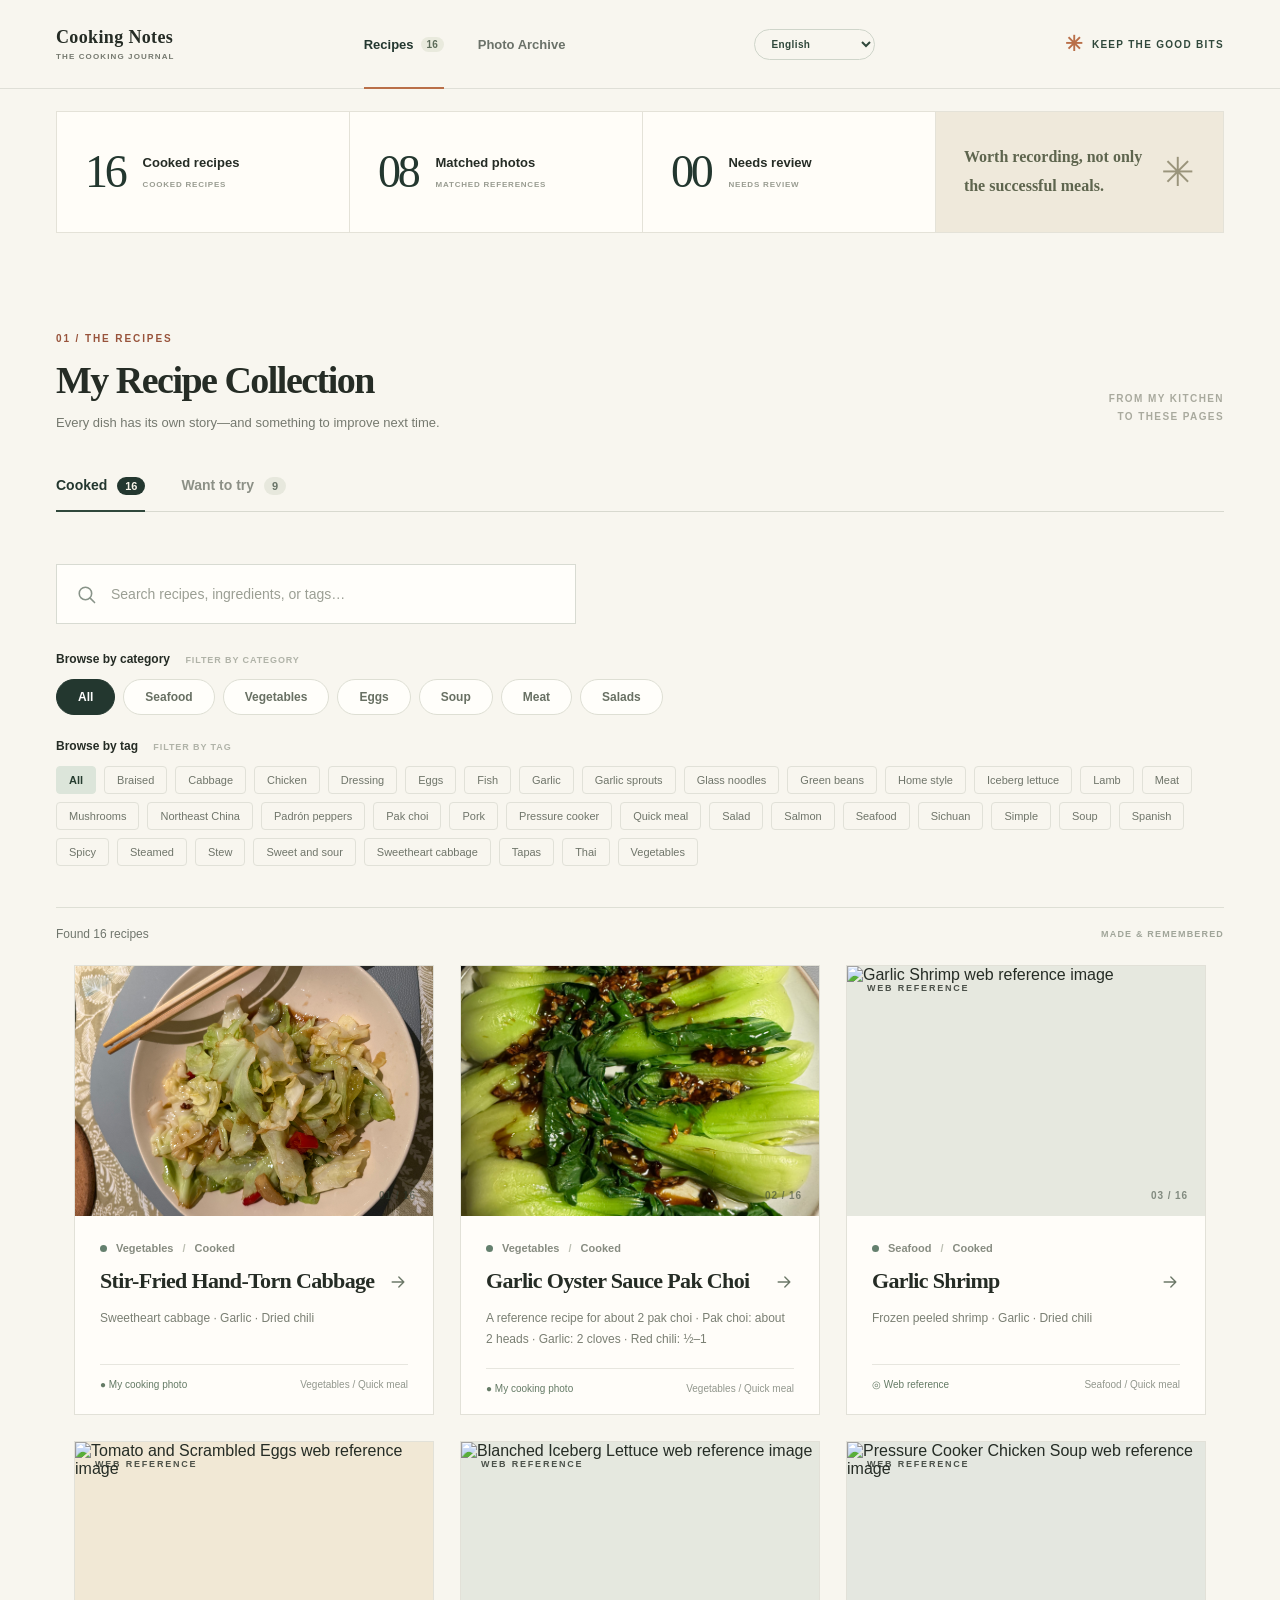
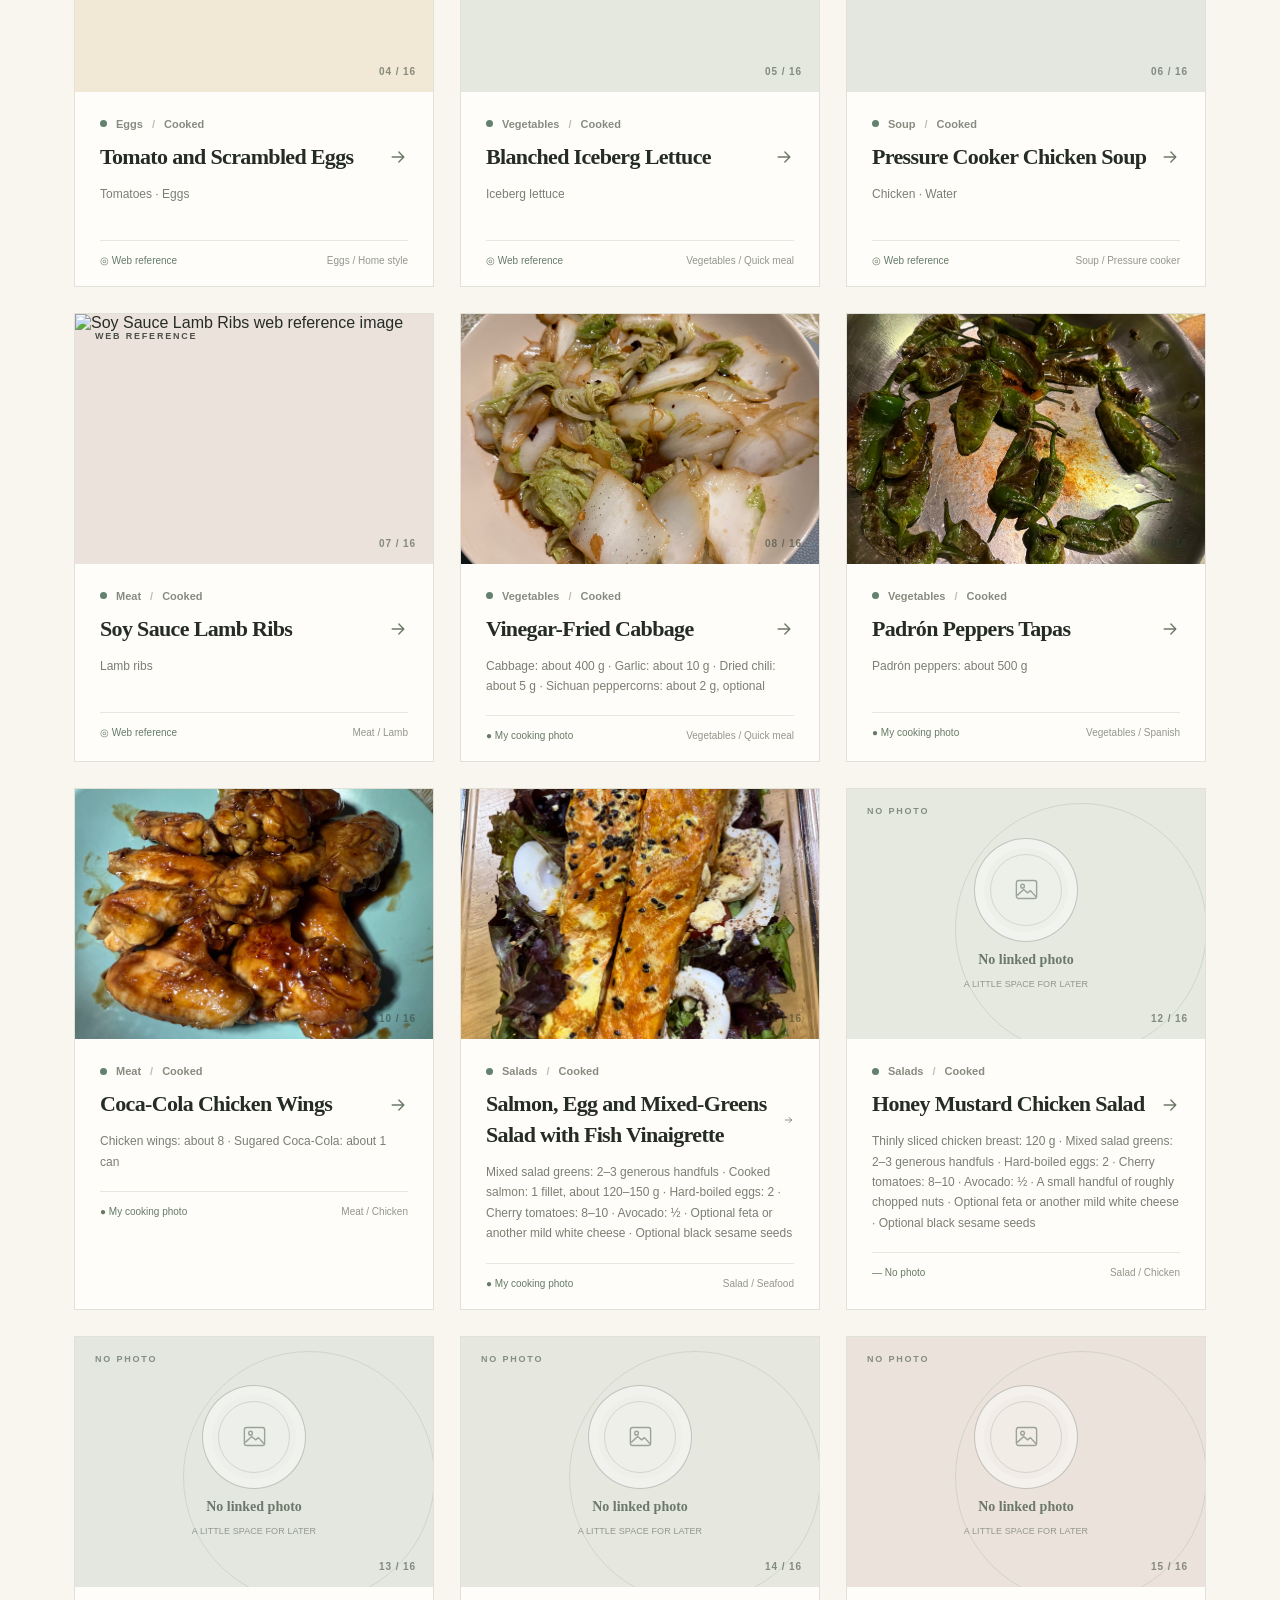
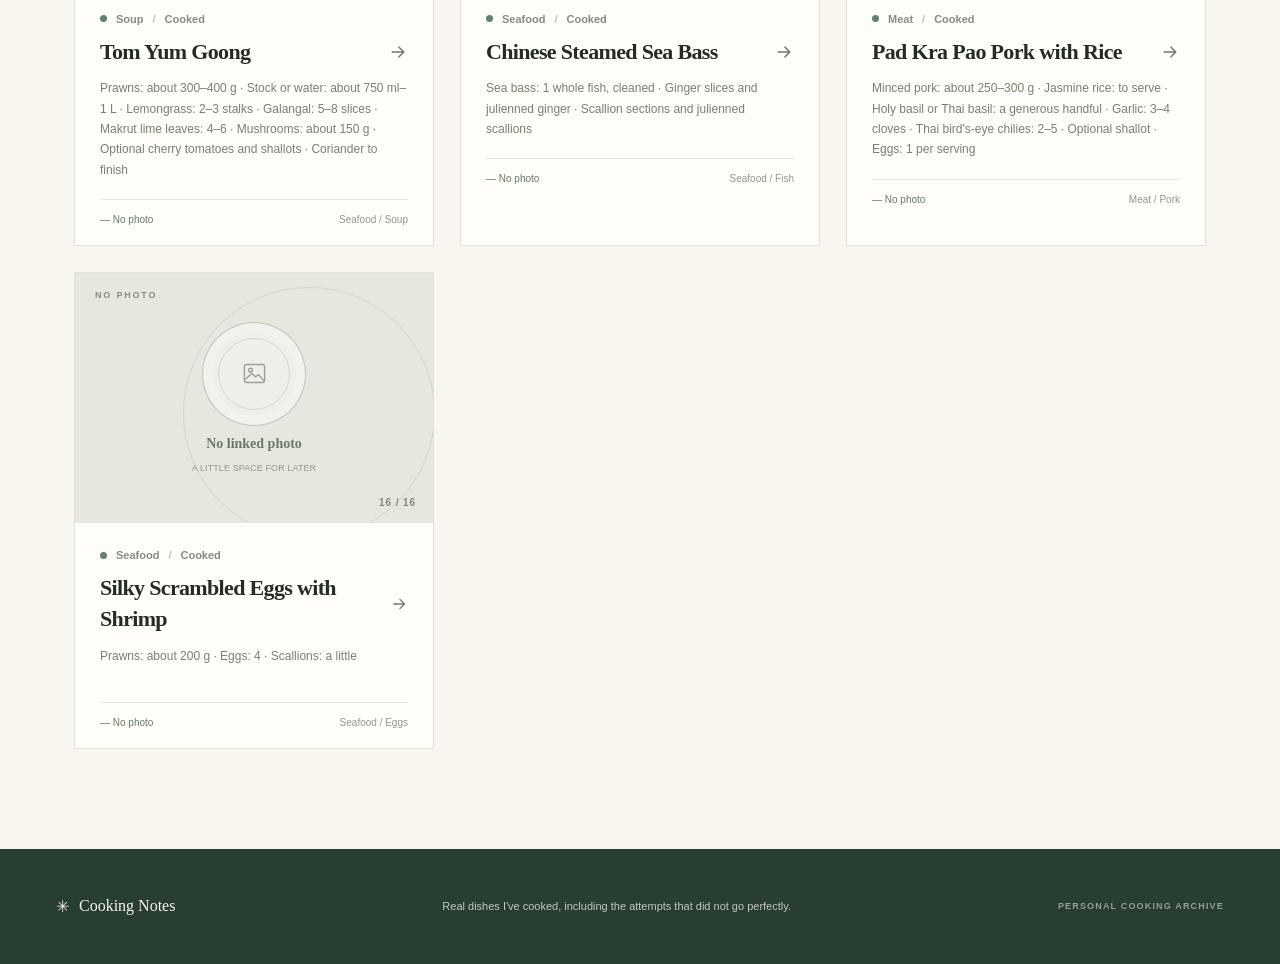
==== commit 73d354dd: "Add cooked dishes and more recipes" ====
--- a/index.html
+++ b/index.html
@@ -7,7 +7,7 @@
   <meta name="description" content="一个个人烹饪档案：记住每道菜的做法、真实经验和下次想改进的地方。" />
   <title>我的厨房笔记 · Cooking Notes</title>
   <link rel="stylesheet" href="./styles.css?rev=recipe-add-1" />
-  <script id="cookbook-data" type="application/json">{"recipes":[{"id":"hand-torn-cabbage","title":"手撕包菜","status":"cooked","cuisine":"Chinese","category":"蔬菜","tags":["vegetables","quick-meal","sweetheart-cabbage"],"cover":"../../images/photos/hand-torn-cabbage-2026-10-12.jpg","ingredients":["Sweetheart Cabbage","蒜","干辣椒"],"seasonings":[],"instructions":["包菜撕成块，洗净并充分沥干。","蒜切末，干辣椒剪段。","锅充分预热，加油。","蒜和干辣椒短暂爆香。","先放比较厚的菜梗，再放叶子。","大火快速翻炒。","最后加入生抽、醋和糖。"],"experience":["已实际做过，但上次效果不够理想。","实际炒了约 5 分钟。","菜比较嫩，但是缺少焦香。","盘底有一些水。","醋用到约 1 tbsp，可能偏多。"],"improvements":["包菜洗完充分沥干。","锅要更热。","菜太多可以分批炒。","减少频繁翻动。","尝试把炒制时间缩短到约 2–3 分钟。","醋先用 1 tsp。"],"nextSeasonings":["生抽：2 tsp","醋：1 tsp","糖：¼–½ tsp"],"notes":[],"sources":[],"filename":"recipes/cooked/hand-torn-cabbage.md","referenceImage":null,"photos":[{"originalFile":"IMG_0497.HEIC","displayFile":"hand-torn-cabbage-2026-10-12.jpg","date":"2026-10-12","identifiedAs":"手撕包菜","matchStatus":"matched","recipeId":"hand-torn-cabbage","note":"可靠匹配手撕包菜；不能仅凭照片确定是哪一次尝试。","available":true,"publicPath":"./images/photos/hand-torn-cabbage-2026-10-12.jpg"},{"originalFile":"IMG_0633.HEIC","displayFile":"hand-torn-cabbage-2026-10-29.jpg","date":"2026-10-29","identifiedAs":"手撕包菜","matchStatus":"matched","recipeId":"hand-torn-cabbage","note":"可靠匹配手撕包菜；不能仅凭照片确定是哪一次尝试。","available":true,"publicPath":"./images/photos/hand-torn-cabbage-2026-10-29.jpg"}]},{"id":"garlic-oyster-sauce-pak-choi","title":"蒜蓉蚝油 Pak Choi","status":"cooked","cuisine":"Chinese","category":"蔬菜","tags":["vegetables","quick-meal","pak-choi"],"cover":"../../images/photos/garlic-oyster-sauce-pak-choi-2026-10-25.jpg","ingredients":["参考配方约适合 2 颗 Pak Choi：","Pak Choi：约 2 颗","蒜：2 瓣","红辣椒：半根至 1 根"],"seasonings":["蚝油：1 tbsp","生抽：1 tsp","老抽：少许，可选","香油：½ tsp","玉米淀粉：¼ tsp 或更少","水：约 3 tbsp，可根据浓稠度增加"],"instructions":["Pak Choi 洗净，对半或切成四份。","菜梗先接触沸水约 10–15 秒，再将叶子放进去短暂焯熟。","捞出充分沥干。","锅中加油，将蒜和红辣椒炒香。","加入提前混合好的酱汁，稍微煮至浓稠。","浇在 Pak Choi 上。"],"experience":["已实际做过，并且拍了照片。","上次菜叶有点软。","上次酱汁偏浓，而且量稍多。"],"improvements":["缩短焯水时间。","减少玉米淀粉或增加一点水。","不需要浇太多酱汁。"],"nextSeasonings":[],"notes":[],"sources":["Khin's Kitchen — Pak Choi with Garlic Sauce（原始菜谱名称；当前记录未提供链接）"],"filename":"recipes/cooked/garlic-oyster-sauce-pak-choi.md","referenceImage":null,"photos":[{"originalFile":"IMG_0579.HEIC","displayFile":"garlic-oyster-sauce-pak-choi-2026-10-25.jpg","date":"2026-10-25","identifiedAs":"蒜蓉蚝油 Pak Choi","matchStatus":"matched","recipeId":"garlic-oyster-sauce-pak-choi","note":"可靠匹配该菜谱。","available":true,"publicPath":"./images/photos/garlic-oyster-sauce-pak-choi-2026-10-25.jpg"}]},{"id":"garlic-shrimp","title":"蒜香虾仁","status":"cooked","cuisine":"Chinese","category":"海鲜","tags":["seafood","quick-meal"],"cover":null,"ingredients":["冷冻去壳虾仁","蒜","干辣椒"],"seasonings":["生抽","蚝油","糖"],"instructions":["虾仁解冻，沥干并擦去多余水分。","蒜切末，干辣椒剪段，可以去籽。","小火用油爆香蒜末和干辣椒。","加入虾仁炒至完全熟透。","加入生抽、蚝油和少量糖，翻炒均匀。"],"experience":["已实际做过。","干辣椒去籽可以减少辣度。","蒜和干辣椒不要炒焦，否则会发苦。","冷冻虾仁需要尽量沥干水分。"],"improvements":[],"nextSeasonings":[],"notes":["上图是网络参考图，不是本人的实拍照片。"],"sources":["网络参考图来源：[The Kitchn — Garlic Butter Shrimp](https://www.thekitchn.com/garlic-butter-shrimp-265172)"],"filename":"recipes/cooked/garlic-shrimp.md","referenceImage":"https://cdn.apartmenttherapy.info/image/upload/v1784063282/k/archive/4d14d19b855023bfdb66a6a99bb9dd78fb2894a0_landscape.jpg","photos":[]},{"id":"tomato-and-eggs","title":"西红柿炒鸡蛋","status":"cooked","cuisine":"Chinese","category":"鸡蛋","tags":["eggs","home-style"],"cover":null,"ingredients":["番茄","鸡蛋"],"seasonings":["盐","糖","油"],"instructions":["鸡蛋打散，先炒至凝固，盛出来。","番茄切块，放入锅中加盐炒软。","适当压碎番茄，让它释放汁水。","加入炒好的鸡蛋。","用糖和盐调整味道。"],"experience":["已实际做过，但上次不太成功。","英国买的番茄比较硬。","番茄炒了以后仍然保持块状，很难炒出番茄汁。","加水后，最后还是变得比较干。"],"improvements":["买成熟、偏软的番茄。","番茄先单独炒 4–6 分钟。","可以盖盖子稍微焖一下。","必要时加少量番茄酱辅助出汁。"],"nextSeasonings":[],"notes":["上图是网络参考图，不是本人的实拍照片。"],"sources":["网络参考图来源：[爱料理 — 蕃茄炒蛋](https://icook.tw/recipes/59691)"],"filename":"recipes/cooked/tomato-and-eggs.md","referenceImage":"https://tokyo-kitchen.icook.network/uploads/step/cover/234334/8b9d5fb97aab0b68.jpg","photos":[]},{"id":"blanched-iceberg-lettuce","title":"白灼生菜","status":"cooked","cuisine":"Chinese","category":"蔬菜","tags":["vegetables","quick-meal","iceberg-lettuce"],"cover":null,"ingredients":["Iceberg Lettuce"],"seasonings":["蒜","蚝油","生抽","糖","油"],"instructions":["生菜洗净，适当撕开。","在沸水中短时间焯熟。","捞出沥干。","用蒜、生抽、蚝油、糖和少量水制作酱汁。","将酱汁浇在生菜上。"],"experience":["已实际做过，觉得很好吃。"],"improvements":[],"nextSeasonings":[],"notes":["上图是网络参考图，不是本人的实拍照片。"],"sources":["网络参考图来源：[DelishHomeCook — Iceberg Lettuce with Oyster Sauce](https://delishhomecook.com/2017/07/28/blanched_lettuce/)"],"filename":"recipes/cooked/blanched-iceberg-lettuce.md","referenceImage":"https://delishhomecook.files.wordpress.com/2017/07/dsc01959-small.jpg","photos":[]},{"id":"pressure-cooker-chicken-soup","title":"高压锅鸡汤","status":"cooked","cuisine":"Chinese","category":"汤","tags":["soup","pressure-cooker","simple"],"cover":null,"ingredients":["鸡","水"],"seasonings":[],"instructions":["将鸡放进高压锅。","加水。","用高压锅煮汤。以前提到过约 1 小时，但具体高压烹饪时间和模式尚未确认。"],"experience":["已实际做过。","具体调味料、鸡肉用量和高压烹饪时间尚未记录，下一次做的时候可以补充。"],"improvements":[],"nextSeasonings":[],"notes":["上图是网络参考图，不是本人的实拍照片。"],"sources":["网络参考图来源：[Wikimedia Commons — Chinese Food - Chicken Soup](https://commons.wikimedia.org/wiki/File:Chinese_Food_-_Chicken_Soup.JPG)（CC BY-SA 3.0）"],"filename":"recipes/cooked/pressure-cooker-chicken-soup.md","referenceImage":"https://upload.wikimedia.org/wikipedia/commons/4/47/Chinese_Food_-_Chicken_Soup.JPG","photos":[]},{"id":"soy-sauce-lamb-ribs","title":"酱油羊排","status":"cooked","cuisine":"Chinese","category":"肉类","tags":["meat","lamb","home-style"],"cover":null,"ingredients":["羊排"],"seasonings":["酱油"],"instructions":[],"experience":["已实际做过。","这道菜是自己随意调制的酱油风味，不是严格按照某个中餐菜谱做的。"],"improvements":[],"nextSeasonings":[],"notes":["上图是网络参考图，不是本人的实拍照片；图片展示的是相近的红烧羊排风格，不代表这道菜的实际成品。"],"sources":["网络参考图来源：[搜狐 — 红烧羊肉/羊排相关图片](https://www.sohu.com/a/840072712_121106832)"],"filename":"recipes/cooked/soy-sauce-lamb-ribs.md","referenceImage":"https://q7.itc.cn/q_70/images03/20241220/396b5f5ba7764e2a8b6789eb6a0640f6.jpeg","photos":[]},{"id":"vinegar-braised-cabbage","title":"醋溜白菜","status":"cooked","cuisine":"Chinese","category":"蔬菜","tags":["vegetables","quick-meal","cabbage"],"cover":"../../images/photos/stir-fried-cabbage-vegetable-review-2026-10-15.jpg","ingredients":["白菜／大白菜：约 400 g","蒜：约 10 g","干辣椒：约 5 g","花椒：约 2 g，可选"],"seasonings":["陈醋：约 20 ml","生抽：约 10 ml","白砂糖：约 5 g","盐：约 3 g","食用油：约 25 ml"],"instructions":["将白菜帮和叶分开；白菜帮斜切成片，白菜叶撕成大块。","锅烧热加油，放入花椒小火炸香后捞出。","加入干辣椒段和蒜片，短暂爆香。","转大火，先加入白菜帮快速翻炒约 1 分钟，再加入白菜叶翻炒约 30 秒。","沿锅边淋入陈醋，快速翻炒。","加入生抽、糖和盐，翻炒均匀后立即出锅。"],"experience":["已实际做过，并拍了照片。"],"improvements":["下次改进尚未记录。公开参考做法强调大火快炒、帮叶分开，以减少出水并保持脆感；是否适合下一次实际尝试，之后再记录。"],"nextSeasonings":[],"notes":["上面的用量和步骤是根据公开常见做法整理的参考版本，不代表 2026-10-15 这次照片对应的确切用量或步骤。"],"sources":["醋溜白菜参考做法：[理科生下厨房](https://scicook.com/recipes/vinegar-cabbage/)"],"filename":"recipes/cooked/vinegar-braised-cabbage.md","referenceImage":null,"photos":[{"originalFile":"IMG_0504.HEIC","displayFile":"stir-fried-cabbage-vegetable-review-2026-10-15.jpg","date":"2026-10-15","identifiedAs":"醋溜白菜","matchStatus":"matched","recipeId":"vinegar-braised-cabbage","note":"用户确认这是醋溜白菜。","available":true,"publicPath":"./images/photos/stir-fried-cabbage-vegetable-review-2026-10-15.jpg"}]},{"id":"padron-peppers-tapas","title":"Padrón Peppers Tapas","status":"cooked","cuisine":"Spanish","category":"蔬菜","tags":["vegetables","spanish","tapas","padron-peppers"],"cover":"../../images/photos/pan-fried-green-peppers-review-2026-10-17.jpg","ingredients":["Padrón peppers：约 500 g"],"seasonings":["西班牙橄榄油：适量（公开参考版本约 300 ml）","海盐片：适量"],"instructions":["Padrón peppers 洗净，并充分沥干水分。","锅中加入橄榄油并充分加热。","放入辣椒，煎炸至表皮起泡并呈金黄色。","捞出沥去多余油分，装盘后撒上海盐，趁热食用。"],"experience":["已实际做过，并拍了照片。","这道菜是西班牙 tapas。"],"improvements":[],"nextSeasonings":[],"notes":["上面的用量和步骤是根据西班牙常见 tapas 做法整理的参考版本，不代表 2026-10-17 这次照片对应的确切用量或步骤。"],"sources":["Padrón peppers 参考做法：[Foods and Wines from Spain](https://www.foodswinesfromspain.com/en/fws-academy/recipes/2017/october/padron-peppers)"],"filename":"recipes/cooked/padron-peppers-tapas.md","referenceImage":null,"photos":[{"originalFile":"IMG_0531.HEIC","displayFile":"pan-fried-green-peppers-review-2026-10-17.jpg","date":"2026-10-17","identifiedAs":"Padrón Peppers Tapas","matchStatus":"matched","recipeId":"padron-peppers-tapas","note":"用户确认这是西班牙 Padrón peppers tapas。","available":true,"publicPath":"./images/photos/pan-fried-green-peppers-review-2026-10-17.jpg"}]},{"id":"coca-cola-chicken-wings","title":"可乐鸡翅","status":"cooked","cuisine":"Chinese","category":"肉类","tags":["meat","chicken","home-style"],"cover":"../../images/photos/soy-glazed-chicken-review-2026-10-25.jpg","ingredients":["鸡翅：约 8 只","含糖可乐：约 1 罐"],"seasonings":["盐：适量","料酒：约 1 tbsp","生抽：约 10 ml","老抽：约 5–7 ml","姜片：约 5 片","桂皮：半支至 1 支，可选","八角：可选"],"instructions":["在鸡翅两面划刀或扎孔，帮助入味；可用料酒和老抽腌制约 30 分钟至 2 小时。","鸡翅冷水下锅，可加入姜片；煮开并撇去浮沫后捞出，用温水冲净并擦干。","锅烧热，将鸡翅小火煎至两面金黄。","加入可乐、料酒、生抽、老抽和可选的桂皮、八角；液体以接近没过鸡翅为宜。","小火炖煮至鸡翅熟透、汤汁明显减少。","转大火收汁，让浓稠酱汁裹在鸡翅表面；最后按需要补盐。"],"experience":["已实际做过，并拍了照片。"],"improvements":[],"nextSeasonings":[],"notes":["上面的用量和步骤是根据公开常见做法整理的参考版本，不代表 2026-10-25 这次照片对应的确切用量或步骤。"],"sources":["可乐鸡翅参考做法：[下厨房](https://m.xiachufang.com/recipe/1000229/)","可乐鸡翅常见做法概述：[维基百科](https://zh.wikipedia.org/wiki/可乐鸡翅)"],"filename":"recipes/cooked/coca-cola-chicken-wings.md","referenceImage":null,"photos":[{"originalFile":"IMG_0581.HEIC","displayFile":"soy-glazed-chicken-review-2026-10-25.jpg","date":"2026-10-25","identifiedAs":"可乐鸡翅","matchStatus":"matched","recipeId":"coca-cola-chicken-wings","note":"用户确认这是可乐鸡翅。","available":true,"publicPath":"./images/photos/soy-glazed-chicken-review-2026-10-25.jpg"}]},{"id":"fish-vinaigrette","title":"三文鱼鸡蛋混合生菜沙拉（Fish Vinaigrette）","status":"cooked","cuisine":"Western","category":"沙拉","tags":["salad","seafood","salmon","simple"],"cover":"../../images/photos/fish-vinaigrette-1.jpg","ingredients":["混合生菜：2–3 大把，例如绿叶生菜和红叶生菜","熟三文鱼：1 片，约 120–150 g，简单调味后掰成大块","水煮蛋：2 个，对半或切成四块","樱桃番茄：8–10 个，对半切开","牛油果：½ 个，切片或切丁","可选：少量菲达奶酪或其他味道温和的白奶酪","可选：黑芝麻，最后撒上"],"seasonings":["特级初榨橄榄油：3 份","醋：1 份","盐：适量","黑胡椒：适量","意大利综合香料：适量"],"instructions":["制作油醋汁：将橄榄油、醋、盐、黑胡椒和意大利综合香料放入一个最小的透明密封容器中，盖紧后摇匀。","组合沙拉：把混合生菜放入大盘，加入樱桃番茄和牛油果，再摆上三文鱼和水煮蛋。","完成：按喜好加入奶酪和黑芝麻。再次摇匀油醋汁，淋在沙拉上后立即食用。"],"experience":["已实际做过，并拍下了两张成品照片。"],"improvements":[],"nextSeasonings":[],"notes":[],"sources":[],"filename":"recipes/cooked/fish-vinaigrette.md","referenceImage":null,"photos":[{"originalFile":"fish-vinaigrette-1.jpg","displayFile":"fish-vinaigrette-1.jpg","date":"日期未记录","identifiedAs":"三文鱼鸡蛋混合生菜沙拉","matchStatus":"matched","recipeId":"fish-vinaigrette","note":"随鱼汁油醋汁菜谱提供的个人实拍照片。","available":true,"publicPath":"./images/photos/fish-vinaigrette-1.jpg"},{"originalFile":"fish-vinaigrette-2.jpg","displayFile":"fish-vinaigrette-2.jpg","date":"日期未记录","identifiedAs":"三文鱼鸡蛋混合生菜沙拉","matchStatus":"matched","recipeId":"fish-vinaigrette","note":"随鱼汁油醋汁菜谱提供的个人实拍照片。","available":true,"publicPath":"./images/photos/fish-vinaigrette-2.jpg"}]},{"id":"honey-mustard-chicken-salad-sauce","title":"蜂蜜芥末鸡肉沙拉","status":"cooked","cuisine":"Western","category":"沙拉","tags":["salad","chicken","dressing","simple"],"cover":null,"ingredients":["薄切鸡胸肉：120 g，可以使用超市购买的熟鸡肉片，或将熟鸡胸肉切薄","混合生菜：2–3 大把，例如绿叶生菜和红叶生菜","水煮蛋：2 个，对半或切成四块","樱桃番茄：8–10 个，对半切开","牛油果：½ 个，切片或切丁","坚果：一小把，粗略切碎，例如杏仁、核桃或腰果","可选：少量菲达奶酪或其他味道温和的白奶酪","可选：黑芝麻，最后撒上"],"seasonings":["特级初榨橄榄油：1 tbsp（15 ml）","第戎芥末：1 tbsp（15 g）；也可以用 2 tsp 第戎芥末加 1 tsp 粒粒芥末增加口感","蜂蜜：2 tsp（10 ml）","苹果醋或新鲜柠檬汁：1 tsp（5 ml），用来平衡甜味并帮助乳化","细海盐：1 小撮","现磨黑胡椒：1 小撮","可选：极少量蒜粉或一小撮切碎的新鲜细香葱"],"instructions":["准备鸡肉：如果使用生鸡胸肉，用盐和胡椒调味，彻底煮熟后稍微静置，再切成薄片；如果使用现成的熟鸡肉片，可直接使用。","混合酱汁底：在小碗中将芥末、蜂蜜、醋（或柠檬汁）、盐和黑胡椒搅拌至完全顺滑。","乳化橄榄油：一边快速搅拌，一边慢慢将橄榄油细细地倒入芥末混合物中，直到酱汁变得有光泽并稍微变稠。","调整浓稠度：尝味后按需要调整。如果想让酱汁更适合淋在嫩叶上，可以加入 ½ tsp 温水搅匀。","组合沙拉：把生菜、樱桃番茄和牛油果放入碗中，摆上水煮蛋、薄切鸡肉和坚果，再加入可选的奶酪和黑芝麻。","拌匀后食用：将一半酱汁拌入鸡肉，另一半在上桌前立即淋到生菜上。"],"experience":[],"improvements":[],"nextSeasonings":[],"notes":["这个配方按 120 g 鸡肉计算，大约可得到 2½ tbsp 乳化酱汁，足够拌鸡肉并调味一份配菜沙拉。","如果使用生鸡肉，可以在煎好后转小火，在锅中加入 1 tbsp 酱汁，让鸡肉裹上酱汁并轻微焦糖化 30–45 秒；剩下的酱汁冷拌沙拉。"],"sources":[],"filename":"recipes/cooked/honey-mustard-chicken-salad-sauce.md","referenceImage":null,"photos":[]},{"id":"red-braised-pork","title":"红烧肉","status":"to-try","cuisine":"Chinese","category":"其他","tags":["meat","pork","braised","home-style"],"cover":null,"ingredients":["五花肉：约 500 g，切成 3–4 cm 方块","姜：约 5 片","葱：2–3 段"],"seasonings":["冰糖：约 25–30 g","生抽：约 2 tbsp","老抽：约 1 tbsp，用于上色，可按颜色减少","料酒或绍兴酒：约 2 tbsp","八角：1–2 个","桂皮：1 小段，可选","水：足量，接近没过猪肉","盐：最后按味道调整"],"instructions":["五花肉冷水下锅，加入少量姜片，煮开后撇去浮沫，捞出并擦干。","锅中少油，将五花肉各面煎至微微金黄，先盛出。","锅中留少量油，加入冰糖，小火加热至融化并呈琥珀色；不要炒焦。","放回五花肉，加入姜、葱、八角和桂皮，翻匀上色。","加入生抽、老抽和料酒，再加入足量热水。","煮开后转小火，盖盖炖约 60–90 分钟，直到肉变软。","打开锅盖转中高火收汁，尝味后再决定是否加盐。"],"experience":[],"improvements":[],"nextSeasonings":[],"notes":["这是一个典型的红烧肉参考版本，实际用量和炖煮时间等做过后再记录。","网络参考图只用于帮助想象成品，不是个人实拍照片。"],"sources":["参考做法：[TravelChinaGuide — Red Braised Pork](https://www.travelchinaguide.com/tour/food/chinese-cooking/stewed-pork.htm)"],"filename":"recipes/cooked/red-braised-pork.md","referenceImage":"https://imgs.shanghaifoodmenu.com/uploads/images/202606/shanghai_braised_pork_belly_1200.webp","photos":[]},{"id":"dongbei-chicken-mushroom-stew","title":"小鸡炖蘑菇","status":"to-try","cuisine":"Chinese","category":"其他","tags":["meat","chicken","mushrooms","stew","home-style"],"cover":null,"ingredients":["鸡块：约 700 g，可用鸡腿、鸡翅或带骨鸡块","干榛蘑：约 30 g；也可以用干香菇替代","姜：约 5 片","葱：2–3 段"],"seasonings":["生抽：约 2 tbsp","老抽：约 1 tsp，可选","料酒：约 1 tbsp","八角：1 个","香叶：1–2 片，可选","盐：适量","水或泡蘑菇的水：足量"],"instructions":["干蘑菇提前泡软，洗净并保留清澈的泡蘑菇水。","鸡块冷水下锅，煮开后撇去浮沫，捞出并冲洗干净。","锅中加油，放入姜片和葱段炒香，再加入鸡块翻炒至表面略微上色。","加入生抽、老抽、料酒、八角和香叶，翻炒均匀。","倒入泡蘑菇水或热水，加入蘑菇；煮开后转小火，盖盖炖约 30–45 分钟。","鸡肉变软后开盖收汁，按味道加盐，趁热食用。"],"experience":[],"improvements":[],"nextSeasonings":[],"notes":["小鸡炖蘑菇是东北风味炖菜，传统上常用榛蘑；买不到时可用香菇等干蘑菇替代。","这是一个典型参考版本，实际鸡肉部位、蘑菇种类和时间等做过后再记录。","网络参考图不是个人实拍照片。"],"sources":["参考背景：[人民网 — 小鸡炖蘑菇](https://health.people.com.cn/n1/2018/0707/c14739-30132623.html)","参考做法：[DayDayCook — 小鸡炖蘑菇](https://www.daydaycook.com/zh-Hans/recipe/braised-chicken-with-mushroom-and-noodle)"],"filename":"recipes/cooked/dongbei-chicken-mushroom-stew.md","referenceImage":"https://file.beijicunlvyou.com/group1/M00/02/01/wKgAO1_hiRuADb8EAADdWj3aS_c494.jpg","photos":[]},{"id":"chicken-glass-noodle-stew","title":"鸡肉炖粉条","status":"to-try","cuisine":"Chinese","category":"其他","tags":["meat","chicken","glass-noodles","stew","home-style"],"cover":null,"ingredients":["鸡腿或鸡块：约 500 g","粉条：约 100 g，提前泡软","姜：约 5 片","蒜：2 瓣，可选","葱：2–3 段"],"seasonings":["生抽：约 2 tbsp","老抽：约 1 tsp，可选","料酒：约 1 tbsp","八角：1 个，可选","盐：适量","黑胡椒：适量","水或鸡汤：足量"],"instructions":["粉条按包装说明泡软；如果很长，可以剪成适合入口的长度。","鸡块擦干，锅中加油，将鸡块煎至表面微微金黄。","加入姜、蒜、葱和八角，炒出香味。","加入生抽、老抽和料酒，翻炒均匀后倒入热水或鸡汤。","煮开后转小火，盖盖炖至鸡肉基本熟透，约 25–35 分钟。","加入泡软的粉条，再炖约 5–10 分钟，直到粉条吸收汤汁但仍有弹性。","尝味后用盐和黑胡椒调整，趁热食用。"],"experience":[],"improvements":[],"nextSeasonings":[],"notes":["粉条要最后加入，避免长时间炖煮后过度吸水或变碎。","这是一个家常参考版本，实际鸡肉部位、粉条种类和调味比例等做过后再记录。","网络参考图不是个人实拍照片。"],"sources":["参考做法：[美食天下 — 鸡肉炖粉条](https://home.meishichina.com/recipe-423650.html)"],"filename":"recipes/cooked/chicken-glass-noodle-stew.md","referenceImage":"https://tukuimg.bdstatic.com/processed/061ba6143cc326d3266fec0536bf7b3d.jpeg%40s_0%2Cw_800%2Ch_1000%2Cq_80","photos":[]},{"id":"gambas-al-ajillo","title":"蒜香油浸虾（Gambas al Ajillo）","status":"to-try","cuisine":"Spanish","category":"其他","tags":["seafood","spanish","tapas","garlic","quick-meal"],"cover":null,"ingredients":["去壳虾仁：约 250–300 g，尽量擦干","特级初榨橄榄油：约 100–150 ml，要能在小锅中形成明显油层","蒜：4–6 瓣，切薄片","干辣椒：1–2 根，剪段或切圈","欧芹：少量，切碎，可选"],"seasonings":["盐：适量","黑胡椒：少量，可选","柠檬汁：少量，可选"],"instructions":["虾仁解冻后充分擦干；如果使用带壳虾，可以保留尾部或虾头增加风味。","在小铸铁锅或浅锅中加入橄榄油和蒜片，小火慢慢加热，让蒜释放香味但不要变焦。","加入干辣椒，继续加热片刻。","转中高火加入虾仁，加盐，快速翻动，直到虾仁变粉红并刚好熟透，通常每面约 1–2 分钟。","撒上欧芹，按喜好加少量柠檬汁，连同热油一起上桌，配面包蘸油食用。"],"experience":[],"improvements":[],"nextSeasonings":[],"notes":["你描述的“几个虾仁在一锅油里”的西班牙 tapas 很可能就是 Gambas al Ajillo，也叫 Spanish garlic prawns。","这道菜的重点是橄榄油、蒜和虾；虾不要煮太久，否则会变老。","网络参考图不是个人实拍照片。"],"sources":["参考背景：[Wikipedia — Gambas al Ajillo](https://en.wikipedia.org/wiki/Gambas_al_ajillo)","参考做法：[Table & Traditions — Gambas al Ajillo](https://www.tableandtraditions.com/recipes/gambas-al-ajillo)"],"filename":"recipes/cooked/gambas-al-ajillo.md","referenceImage":"https://dynamic-media-cdn.tripadvisor.com/media/photo-o/2e/52/a5/af/caption.jpg?h=1100&s=1&w=1100","photos":[]},{"id":"dry-fried-green-beans","title":"干煸四季豆","status":"to-try","cuisine":"Chinese","category":"其他","tags":["vegetables","green-beans","sichuan","spicy","quick-meal"],"cover":null,"ingredients":["四季豆：约 400–500 g，去两头并掰成段","猪肉末：约 100 g，可选","蒜：3–4 瓣，切末","姜：少量，切末，可选","干辣椒：4–6 根，剪段","花椒：少量"],"seasonings":["食用油：适量","生抽：约 1 tbsp","料酒：约 1 tsp，可选","糖：½ tsp，可选","盐：适量","碎米芽菜：少量，可选"],"instructions":["四季豆洗净后充分擦干或沥干，掰成段；水分太多容易溅油，也不容易煸出皱皮。","锅中加入比平时炒菜稍多的油，放入四季豆，中火煸炒至表面起皱、出现小焦斑，内部刚好熟透，盛出备用。","锅中留少量油，小火炒香花椒和干辣椒，再加入蒜末和姜末。","如果使用猪肉末，加入后炒至变色并略微焦香；可选加入米芽菜。","放回四季豆，加入生抽、料酒、糖和盐，大火快速翻匀。","炒至表面干爽、香味融合后立即出锅。"],"experience":[],"improvements":[],"nextSeasonings":[],"notes":["“干煸”的关键是先把四季豆煸到起皱并减少水分，再加入香料和调味料。","四季豆必须彻底加热至熟透，不要只追求表面焦香。","网络参考图不是个人实拍照片。"],"sources":["参考做法：[TravelChinaGuide — Sichuan Dry-fried Green Beans](https://www.travelchinaguide.com/tour/food/chinese-cooking/dryfried-green-beans.htm)"],"filename":"recipes/cooked/dry-fried-green-beans.md","referenceImage":"https://www.sichuan.com.sg/cdn/shop/products/1_49bc3b77-6b8b-48e2-ab2e-45a5d4be971a_640x.jpg?v=1589120407","photos":[]},{"id":"twice-cooked-pork","title":"回锅肉","status":"to-try","cuisine":"Chinese","category":"其他","tags":["meat","pork","sichuan","spicy","home-style"],"cover":null,"ingredients":["带皮五花肉：约 400–500 g","蒜苗：约 100–150 g，切段","姜：几片","葱：2–3 段","花椒：少量"],"seasonings":["郫县豆瓣酱：约 1 tbsp","豆豉：约 1 tsp，可选","生抽：约 1 tsp","料酒：约 1 tbsp","糖：½ tsp，可选","干辣椒：少量，可选"],"instructions":["五花肉整块冷水下锅，加入姜、葱和花椒，煮至刚刚熟透；捞出放凉后切成尽可能薄的片。","锅中不必加太多油，放入肉片，中火煸炒至边缘微卷并释放出油脂。","将肉片拨到一边，利用锅中的油炒香豆瓣酱、豆豉和干辣椒。","加入生抽、料酒和糖，翻炒使肉片均匀裹上红亮的酱汁。","先加入蒜苗较硬的茎段翻炒，再加入叶子，大火快速炒至断生。","立即出锅，配米饭食用。"],"experience":[],"improvements":[],"nextSeasonings":[],"notes":["回锅肉的核心是“先煮后炒”：肉片要薄，先把油脂煸出，再用豆瓣酱和蒜苗完成第二次烹调。","这是一个典型川菜参考版本，具体辣度和油量做过后再记录。","网络参考图不是个人实拍照片。"],"sources":["参考做法：[TravelChinaGuide — Twice Cooked Pork](https://www.travelchinaguide.com/tour/food/chinese-cooking/twice-cooked-pork.htm)"],"filename":"recipes/cooked/twice-cooked-pork.md","referenceImage":"https://img.chineserecipesmenu.com/2025/08/fKangOjC-Twice-cooked-pork.webp","photos":[]},{"id":"hunan-stir-fried-pork","title":"小炒肉","status":"to-try","cuisine":"Chinese","category":"其他","tags":["meat","pork","spicy","home-style","quick-meal"],"cover":null,"ingredients":["猪肉：约 300–400 g，可用五花肉和瘦肉混合，切薄片","青椒或湖南椒：约 150–200 g，切斜片","蒜：2–3 瓣，切片或切末","姜：少量，可选","葱：少量，可选"],"seasonings":["生抽：约 1 tbsp","老抽：½ tsp，可选","蚝油：约 1 tsp，可选","料酒：约 1 tsp","盐：适量","糖：少量，可选","食用油：适量"],"instructions":["猪肉切成薄片；如果使用较瘦的肉，可以用少量生抽和料酒抓匀，静置片刻。","青椒洗净擦干，切成斜片；锅要充分预热。","先下猪肉片，中高火翻炒至变色并略微焦香；如果使用五花肉，煸出多余油脂。","加入蒜、姜和葱，快速炒香。","加入青椒，保持大火翻炒至表面出现轻微焦斑但仍有口感。","加入生抽、老抽、蚝油、料酒、盐和可选的糖，快速翻匀后立即出锅。"],"experience":[],"improvements":[],"nextSeasonings":[],"notes":["小炒肉通常突出猪肉香和辣椒香；辣椒不要炒得过软，表面有轻微起泡或焦斑会更香。","这是一个家常湖南风味参考版本，肉的部位和辣椒品种可以按实际购买情况调整。","网络参考图不是个人实拍照片。"],"sources":["参考背景与做法：[DayDayCook — 农家小炒肉](https://www.daydaycook.com/zh-Hans/recipe/hometown-stir-fried-pork)"],"filename":"recipes/cooked/hunan-stir-fried-pork.md","referenceImage":"https://res.cloudinary.com/dxocatyhb/image/upload/ar_16%3A9%2Cc_fit%2Cw_1000/v1732982664/stir-fried-pork-with-peppers.webp","photos":[]}],"photos":[{"originalFile":"IMG_0497.HEIC","displayFile":"hand-torn-cabbage-2026-10-12.jpg","date":"2026-10-12","identifiedAs":"手撕包菜","matchStatus":"matched","recipeId":"hand-torn-cabbage","note":"可靠匹配手撕包菜；不能仅凭照片确定是哪一次尝试。","available":true,"publicPath":"./images/photos/hand-torn-cabbage-2026-10-12.jpg"},{"originalFile":"IMG_0633.HEIC","displayFile":"hand-torn-cabbage-2026-10-29.jpg","date":"2026-10-29","identifiedAs":"手撕包菜","matchStatus":"matched","recipeId":"hand-torn-cabbage","note":"可靠匹配手撕包菜；不能仅凭照片确定是哪一次尝试。","available":true,"publicPath":"./images/photos/hand-torn-cabbage-2026-10-29.jpg"},{"originalFile":"IMG_0579.HEIC","displayFile":"garlic-oyster-sauce-pak-choi-2026-10-25.jpg","date":"2026-10-25","identifiedAs":"蒜蓉蚝油 Pak Choi","matchStatus":"matched","recipeId":"garlic-oyster-sauce-pak-choi","note":"可靠匹配该菜谱。","available":true,"publicPath":"./images/photos/garlic-oyster-sauce-pak-choi-2026-10-25.jpg"},{"originalFile":"IMG_0504.HEIC","displayFile":"stir-fried-cabbage-vegetable-review-2026-10-15.jpg","date":"2026-10-15","identifiedAs":"醋溜白菜","matchStatus":"matched","recipeId":"vinegar-braised-cabbage","note":"用户确认这是醋溜白菜。","available":true,"publicPath":"./images/photos/stir-fried-cabbage-vegetable-review-2026-10-15.jpg"},{"originalFile":"IMG_0531.HEIC","displayFile":"pan-fried-green-peppers-review-2026-10-17.jpg","date":"2026-10-17","identifiedAs":"Padrón Peppers Tapas","matchStatus":"matched","recipeId":"padron-peppers-tapas","note":"用户确认这是西班牙 Padrón peppers tapas。","available":true,"publicPath":"./images/photos/pan-fried-green-peppers-review-2026-10-17.jpg"},{"originalFile":"IMG_0581.HEIC","displayFile":"soy-glazed-chicken-review-2026-10-25.jpg","date":"2026-10-25","identifiedAs":"可乐鸡翅","matchStatus":"matched","recipeId":"coca-cola-chicken-wings","note":"用户确认这是可乐鸡翅。","available":true,"publicPath":"./images/photos/soy-glazed-chicken-review-2026-10-25.jpg"},{"originalFile":"fish-vinaigrette-1.jpg","displayFile":"fish-vinaigrette-1.jpg","date":"日期未记录","identifiedAs":"三文鱼鸡蛋混合生菜沙拉","matchStatus":"matched","recipeId":"fish-vinaigrette","note":"随鱼汁油醋汁菜谱提供的个人实拍照片。","available":true,"publicPath":"./images/photos/fish-vinaigrette-1.jpg"},{"originalFile":"fish-vinaigrette-2.jpg","displayFile":"fish-vinaigrette-2.jpg","date":"日期未记录","identifiedAs":"三文鱼鸡蛋混合生菜沙拉","matchStatus":"matched","recipeId":"fish-vinaigrette","note":"随鱼汁油醋汁菜谱提供的个人实拍照片。","available":true,"publicPath":"./images/photos/fish-vinaigrette-2.jpg"}],"translations":{"ui":{"en":{"brand":"Cooking Notes","brandSubtitle":"THE COOKING JOURNAL","brandAria":"My Cooking Notes, home","recipes":"Recipes","photos":"Photo Archive","about":"About","languageToggle":"中文","languageAria":"Choose language","languageChinese":"中文","languageEnglish":"English","languageDutch":"Nederlands","mainNavAria":"Main navigation","footerText":"Real dishes I've cooked, including the attempts that did not go perfectly.","footerArchive":"PERSONAL COOKING ARCHIVE","headerSide":"KEEP THE GOOD BITS","artJournal":"THE\u003cbr/>COOKING\u003cbr/>JOURNAL","artGoodFood":"GOOD FOOD","artGoodNotes":"GOOD NOTES","artCollected":"COLLECTED WITH CARE","artEst":"EST. 2026","statsCooked":"Cooked recipes","statsMatched":"Matched photos","statsReview":"Needs review","statsCookedMeta":"COOKED RECIPES","statsMatchedMeta":"MATCHED REFERENCES","statsReviewMeta":"NEEDS REVIEW","statsAria":"Recipe statistics","statsNote1":"Worth recording, not only","statsNote2":"the successful meals.","browseCategory":"Browse by category","browseTag":"Browse by tag","all":"All","statusCooked":"Cooked","statusTry":"Want to try","searchPlaceholder":"Search recipes, ingredients, or tags…","searchAria":"Search recipes or ingredients","clearSearch":"Clear search","categoryAria":"Recipe categories","tagAria":"Tag filters","filterCategoryMeta":"FILTER BY CATEGORY","filterTagMeta":"FILTER BY TAG","recipesKicker":"01 / THE RECIPES","sectionRecipes":"My Recipe Collection","sectionDescription":"Every dish has its own story—and something to improve next time.","fromKitchen":"FROM MY KITCHEN","toPages":"TO THESE PAGES","resultsFound":"Found {count} recipes","resultsToTry":"Found {count} recipes to try","clearFilters":"Clear filters ↗","madeRemembered":"MADE & REMEMBERED","emptyToTryTitle":"Your try list is empty","emptyToTryText":"No to-try recipes have been recorded yet. You can add future ideas to Markdown.","emptyTitle":"No matching recipes","emptyText":"Try another keyword, or clear the category and tag filters.","noIngredients":"Ingredients not recorded","cookingPhotoAlt":"cooking photo","photoMy":"● My cooking photo","photoLinked":"◌ Photo linked","webReference":"◎ Web reference","noPhoto":"— No photo","photoReference":"PHOTO REFERENCE","noPhotoLabel":"NO PHOTO","photoPending":"Photo file pending","noLinkedPhoto":"No linked photo","spaceLater":"A LITTLE SPACE FOR LATER","webBadge":"WEB REFERENCE","calloutEyebrow":"AN HONEST KITCHEN DIARY","calloutTitle":"Even imperfect dishes are worth keeping.","calloutText":"Real notes make the next attempt better.","readPrinciples":"Read the recording principles","heroEyebrow":"A PERSONAL COOKING ARCHIVE","heroEdition":"VOL. 01","heroTitle1":"Take every time you cook","heroTitle2":"seriously enough to remember.","heroDescription":"Not only the good methods, but also the reasons behind failures, ideas for next time, and the small kitchen discoveries worth keeping.","heroLink":"Browse my recipes","heroAria":"Abstract decorative pattern with a plate and cooking notes, not an actual dish photo","statusAria":"Recipe status","allRecipes":"All recipes","recipeLabel":"RECIPE","recipeIntro":"Remember the steps, what really happened, and what to improve next time.","cooked":"Cooked","print":"Print recipe ↗","mainIngredients":"Main ingredients","seasonings":"Seasonings","forNext":"FOR NEXT TIME","nextTitle":"Next-time seasoning reference","nextNote":"This is a suggestion for next time, not the previous actual amount.","markdownSource":"Recipe data comes from Markdown","steps":"Steps","experienceEyebrow":"WHAT ACTUALLY HAPPENED","experienceTitle":"My actual experience","improvementsEyebrow":"NOTES FOR NEXT TIME","improvementsTitle":"What to improve next time","otherNotes":"Other notes","sources":"Sources","relatedPhotos":"Related photos","linked":"linked","photoRules":"Only manually confirmed photos are linked to recipes.","noReliablePhoto":"No reliably matched photo has been recorded","referenceTip":"This is a web reference image. It is not a personal cooking photo.","webReferenceAlt":"web reference image","notPersonal":"not a personal cooking photo","notRecorded":"Not recorded","backToList":"Back to recipe list","home":"Home","viewPhotoArchive":"View photo archive","notFound":"Recipe not found","photoArchiveTitle":"In the frame.","photoArchiveKicker":"02 / PHOTO ARCHIVE","photoArchiveIntro1":"Photos are part of the memory, but not every photo can be matched to a dish with certainty.","photoArchiveIntro2":"Confirmed matches stay in the archive; uncertain ones stay separate.","imageBannerTitle":"About image files","imageBannerWithPending":"{count} JPEG display images are connected; original HEIC files remain in the library. Unconfirmed photos stay in the review archive and are not automatically linked to recipes.","imageBannerAllConfirmed":"{count} JPEG display images are connected; original HEIC files remain in the library. All current photos have been linked to recipes based on your confirmation.","imageBannerNone":"Only filenames and review records are available. Add real JPG files to the images/photos/ folder and rebuild the site to display them.","confirmedKicker":"01 / CONFIRMED","confirmedTitle":"Confirmed matches","confirmedSubtitle":"Confirmed as belonging to existing recipes","toReviewKicker":"02 / TO REVIEW","toReviewTitle":"To review","toReviewSubtitle":"Keep possibilities separate until confirmed","photoConfirmed":"✓ Confirmed","photoReview":"◌ To review","viewRecipe":"View recipe","originalLabel":"ORIGINAL","displayLabel":"DISPLAY","unassigned":"Not linked to a formal recipe","aboutKicker":"03 / THE PHILOSOPHY","aboutTitle1":"Not a recipe encyclopedia,","aboutTitle2":"a real kitchen diary.","aboutIntro":"Every dish comes from something actually cooked. Write down what is known; leave unknowns blank.","principle1Title":"Truth over completeness","principle1Text":"Missing times, amounts, and steps are marked as not recorded instead of being guessed.","principle2Title":"Failures belong here too","principle2Text":"Actual experience and next-time suggestions stay separate. A suggestion is not a fact.","principle3Title":"Photos need confirmation","principle3Text":"Only reliably matched photos are linked to recipes. Unconfirmed photos are not used to prove missing facts.","howItWorks":"HOW IT WORKS","aboutFootTitle":"Markdown holds the content; the website presents it.","aboutFootText":"Each recipe has its own Markdown file. Edit the ingredients, steps, or notes, then rebuild the site—no database or back end required.","goRecipes":"View recipes","categories":{"全部":"All","海鲜":"Seafood","蔬菜":"Vegetables","鸡蛋":"Eggs","汤":"Soup","肉类":"Meat","沙拉":"Salads"},"tags":{"cabbage":"Cabbage","chicken":"Chicken","dressing":"Dressing","eggs":"Eggs","fish":"Fish","garlic":"Garlic","glass-noodles":"Glass noodles","green-beans":"Green beans","honey":"Honey","home-style":"Home style","iceberg-lettuce":"Iceberg lettuce","lamb":"Lamb","meat":"Meat","mushrooms":"Mushrooms","padron-peppers":"Padrón peppers","pak-choi":"Pak choi","pressure-cooker":"Pressure cooker","quick-meal":"Quick meal","salad":"Salad","salmon":"Salmon","sichuan":"Sichuan","seafood":"Seafood","simple":"Simple","soup":"Soup","spanish":"Spanish","spicy":"Spicy","stew":"Stew","sweetheart-cabbage":"Sweetheart cabbage","tapas":"Tapas","vegetables":"Vegetables","pork":"Pork","braised":"Braised"}}},"recipes":{"garlic-shrimp":{"title":"Garlic Shrimp","category":"Seafood","ingredients":["Frozen peeled shrimp","Garlic","Dried chili"],"seasonings":["Light soy sauce","Oyster sauce","Sugar"],"instructions":["Defrost the shrimp, drain them, and pat away excess moisture.","Mince the garlic and cut the dried chili into pieces; remove the seeds if desired.","Gently fry the garlic and dried chili in oil over low heat until fragrant.","Add the shrimp and stir-fry until fully cooked.","Add light soy sauce, oyster sauce, and a little sugar; toss to combine."],"experience":["I have cooked this dish.","Removing the seeds from dried chili reduces the heat.","Do not burn the garlic or dried chili, or they will taste bitter.","Drain frozen shrimp as thoroughly as possible."],"notes":["The image above is a web reference image, not a personal cooking photo."],"sources":["Web reference image: The Kitchn — Garlic Butter Shrimp"]},"blanched-iceberg-lettuce":{"title":"Blanched Iceberg Lettuce","category":"Vegetables","ingredients":["Iceberg lettuce"],"seasonings":["Garlic","Oyster sauce","Light soy sauce","Sugar","Oil"],"instructions":["Wash the lettuce and tear it into suitable pieces.","Briefly blanch it in boiling water.","Drain thoroughly.","Make a sauce with garlic, light soy sauce, oyster sauce, sugar, and a little water.","Pour the sauce over the lettuce."],"experience":["I have made it and thought it was delicious."],"notes":["The image above is a web reference image, not a personal cooking photo."],"sources":["Web reference image: DelishHomeCook — Iceberg Lettuce with Oyster Sauce"]},"garlic-oyster-sauce-pak-choi":{"title":"Garlic Oyster Sauce Pak Choi","category":"Vegetables","ingredients":["A reference recipe for about 2 pak choi","Pak choi: about 2 heads","Garlic: 2 cloves","Red chili: ½–1"],"seasonings":["Oyster sauce: 1 tbsp","Light soy sauce: 1 tsp","Dark soy sauce: a little, optional","Sesame oil: ½ tsp","Cornstarch: ¼ tsp or less","Water: about 3 tbsp, adjust as needed"],"instructions":["Wash the pak choi and cut each head in half or into quarters.","Place the stems in boiling water for about 10–15 seconds, then add the leaves and blanch briefly.","Drain thoroughly.","Heat oil in a pan and fry the garlic and red chili until fragrant.","Add the pre-mixed sauce and simmer briefly until slightly thickened.","Pour the sauce over the pak choi."],"experience":["I made this dish and took photos.","The leaves were a little too soft last time.","The sauce was too thick and there was slightly too much of it."],"improvements":["Shorten the blanching time.","Use less cornstarch or add a little more water.","There is no need to pour on so much sauce."],"sources":["Khin's Kitchen — Pak Choi with Garlic Sauce (source URL not recorded)"]},"tomato-and-eggs":{"title":"Tomato and Scrambled Eggs","category":"Eggs","ingredients":["Tomatoes","Eggs"],"seasonings":["Salt","Sugar","Oil"],"instructions":["Beat the eggs, stir-fry until just set, and remove from the pan.","Cut the tomatoes into chunks and stir-fry with salt until softened.","Press some of the tomato pieces to help release their juices.","Return the cooked eggs to the pan.","Adjust the flavor with sugar and salt."],"experience":["I have cooked this dish, but the last attempt was not very successful.","The tomatoes available in the UK were quite firm.","They stayed in chunks after cooking and released very little juice.","After adding water, the finished dish still became rather dry."],"improvements":["Buy ripe, softer tomatoes.","Cook the tomatoes separately for 4–6 minutes.","Cover the pan and braise briefly if needed.","Add a little tomato paste to help create more sauce when necessary."],"notes":["The image above is a web reference image, not a personal cooking photo."],"sources":["Web reference image: iCook — Tomato and Egg Stir-Fry"]},"hand-torn-cabbage":{"title":"Stir-Fried Hand-Torn Cabbage","category":"Vegetables","ingredients":["Sweetheart cabbage","Garlic","Dried chili"],"nextSeasonings":["Light soy sauce: 2 tsp","Vinegar: 1 tsp","Sugar: ¼–½ tsp"],"instructions":["Tear the cabbage into pieces, wash it, and drain thoroughly.","Mince the garlic and cut the dried chili into pieces.","Preheat the pan thoroughly and add oil.","Briefly fry the garlic and dried chili until fragrant.","Add the thicker stems first, followed by the leaves.","Stir-fry quickly over high heat.","Add light soy sauce, vinegar, and sugar at the end."],"experience":["I cooked it, but the last attempt was not ideal.","It was stir-fried for about 5 minutes.","The cabbage was tender but lacked wok-charred aroma.","There was some water at the bottom of the plate.","About 1 tbsp of vinegar may have been too much."],"improvements":["Drain the cabbage thoroughly after washing.","Make the pan hotter.","Cook in batches if there is too much cabbage.","Stir less frequently.","Try shortening the cooking time to about 2–3 minutes.","Start with 1 tsp vinegar."]},"pressure-cooker-chicken-soup":{"title":"Pressure Cooker Chicken Soup","category":"Soup","ingredients":["Chicken","Water"],"instructions":["Put the chicken in the pressure cooker.","Add water.","Cook the soup in the pressure cooker. About one hour was mentioned previously, but the exact pressure-cooking time and setting have not been confirmed."],"experience":["I have made this dish.","The seasonings, amount of chicken, and pressure-cooking time have not been recorded; these can be added next time."],"notes":["The image above is a web reference image, not a personal cooking photo."],"sources":["Web reference image: Wikimedia Commons — Chinese Food - Chicken Soup (CC BY-SA 3.0)"]},"soy-sauce-lamb-ribs":{"title":"Soy Sauce Lamb Ribs","category":"Meat","ingredients":["Lamb ribs"],"seasonings":["Soy sauce","Other seasonings not recorded"],"experience":["I have made this dish.","It was an improvised soy-sauce-style dish rather than a strict Chinese recipe."],"notes":["The image above is a web reference image, not a personal cooking photo; it shows a similar braised lamb-rib style rather than the actual finished dish."],"sources":["Web reference image: Sohu — Braised Lamb Ribs"]},"vinegar-braised-cabbage":{"title":"Vinegar-Fried Cabbage","category":"Vegetables","ingredients":["Cabbage: about 400 g","Garlic: about 10 g","Dried chili: about 5 g","Sichuan peppercorns: about 2 g, optional"],"seasonings":["Chinkiang vinegar: about 20 ml","Light soy sauce: about 10 ml","Sugar: about 5 g","Salt: about 3 g","Cooking oil: about 25 ml"],"instructions":["Separate the cabbage stems from the leaves; slice the stems diagonally and tear the leaves into large pieces.","Heat oil in a pan, fry the Sichuan peppercorns over low heat until fragrant, then remove them.","Add the dried chili and garlic and fry briefly until fragrant.","Turn the heat high, stir-fry the stems for about 1 minute, then add the leaves for about 30 seconds.","Pour the vinegar around the edge of the pan and toss quickly.","Add the soy sauce, sugar, and salt; toss briefly and serve immediately."],"experience":["I have made this dish and took a photo."],"improvements":["Not recorded. Public reference recipes emphasize separating stems and leaves and stir-frying quickly over high heat to reduce excess water and preserve crunch."],"notes":["The amounts and steps above are a typical reference version, not the exact amounts or steps used for the 15 October 2026 photo."],"sources":["Reference recipe: SciCook — Vinegar Cabbage"]},"padron-peppers-tapas":{"title":"Padrón Peppers Tapas","category":"Vegetables","ingredients":["Padrón peppers: about 500 g"],"seasonings":["Spanish olive oil: as needed (one public reference uses about 300 ml)","Sea-salt flakes: as needed"],"instructions":["Wash the Padrón peppers and drain them thoroughly.","Heat the olive oil in a pan.","Add the peppers and fry until the skins blister and turn golden.","Drain off excess oil, arrange on a plate, and sprinkle with sea salt. Serve hot."],"experience":["I have made this dish and took a photo.","This is a Spanish tapas dish."],"notes":["The amounts and steps above are a typical reference version, not the exact amounts or steps used for the 17 October 2026 photo."],"sources":["Reference recipe: Foods and Wines from Spain — Padrón Peppers"]},"coca-cola-chicken-wings":{"title":"Coca-Cola Chicken Wings","category":"Meat","ingredients":["Chicken wings: about 8","Sugared Coca-Cola: about 1 can"],"seasonings":["Salt: to taste","Shaoxing wine: about 1 tbsp","Light soy sauce: about 10 ml","Dark soy sauce: about 5–7 ml","Ginger: about 5 slices","Cinnamon: ½–1 stick, optional","Star anise: optional"],"instructions":["Score or pierce both sides of the wings to help them absorb flavor; marinate with cooking wine and dark soy sauce for about 30 minutes to 2 hours if desired.","Start the wings in cold water with ginger; bring to a boil, skim the foam, rinse with warm water, and pat dry.","Pan-fry the wings over low heat until golden on both sides.","Add the Coca-Cola, cooking wine, light soy sauce, dark soy sauce, and optional spices; the liquid should nearly cover the wings.","Simmer over low heat until the wings are cooked and the liquid has reduced.","Turn up the heat to reduce the sauce until it coats the wings; adjust with salt if needed."],"experience":["I have made this dish and took a photo."],"notes":["The amounts and steps above are a typical reference version, not the exact amounts or steps used for the 25 October 2026 photo."],"sources":["Reference recipe: Xiachufang — Coca-Cola Chicken Wings","Reference overview: Wikipedia — Coca-Cola Chicken Wings"]},"fish-vinaigrette":{"title":"Salmon, Egg and Mixed-Greens Salad with Fish Vinaigrette","category":"Salads","ingredients":["Mixed salad greens: 2–3 generous handfuls","Cooked salmon: 1 fillet, about 120–150 g","Hard-boiled eggs: 2","Cherry tomatoes: 8–10","Avocado: ½","Optional feta or another mild white cheese","Optional black sesame seeds"],"seasonings":["Extra-virgin olive oil: 3 parts","Vinegar: 1 part","Salt: to taste","Pepper: to taste","Italian spices: to taste"],"instructions":["Make the vinaigrette: add the olive oil, vinegar, salt, pepper, and Italian spices to a small transparent container with a firm lid. Seal it tightly and shake until combined.","Build the salad: arrange the greens in a large serving dish, add the tomatoes and avocado, then arrange the salmon and boiled eggs on top.","Finish: add the optional cheese and black sesame seeds, shake the vinaigrette again, drizzle it over the salad, and serve immediately."],"experience":["I have made this dish and took two finished-dish photos."],"notes":["Both photos belong to this salmon salad. The actual cooking date has not been recorded."]},"honey-mustard-chicken-salad-sauce":{"title":"Honey Mustard Chicken Salad","category":"Salads","ingredients":["Thinly sliced chicken breast: 120 g","Mixed salad greens: 2–3 generous handfuls","Hard-boiled eggs: 2","Cherry tomatoes: 8–10","Avocado: ½","A small handful of roughly chopped nuts","Optional feta or another mild white cheese","Optional black sesame seeds"],"seasonings":["Extra-virgin olive oil: 1 tbsp (15 ml)","Dijon mustard: 1 tbsp (15 g), or 2 tsp Dijon plus 1 tsp wholegrain mustard","Honey: 2 tsp (10 ml)","Apple cider vinegar or fresh lemon juice: 1 tsp (5 ml)","Fine sea salt: 1 pinch","Freshly cracked black pepper: 1 pinch","Optional garlic powder or fresh chives"],"instructions":["Prepare the chicken: if using raw chicken, season and cook it through, rest briefly, and slice thinly; use ready-cooked chicken slices directly.","Combine the dressing base: whisk the mustard, honey, vinegar or lemon juice, salt, and pepper until smooth.","Emulsify the oil: slowly drizzle in the olive oil while whisking briskly until glossy and thickened.","Adjust the consistency: whisk in ½ tsp warm water if a thinner dressing is wanted.","Assemble the salad: add the greens, tomatoes, and avocado, then arrange the eggs, chicken, nuts, and optional toppings.","Dress and serve: toss the chicken with half the dressing and drizzle the rest over the greens immediately before serving."],"experience":["I have made this dish, but the specific experience has not been recorded."],"notes":["This makes roughly 2½ tbsp of dressing for 120 g chicken. If using raw chicken, 1 tbsp of the dressing can be added to the pan over low heat for 30–45 seconds to lightly glaze it; use the rest cold over the salad.","The cooking date and personal photo have not been recorded."]},"red-braised-pork":{"title":"Red-Braised Pork Belly","category":"Meat","ingredients":["Pork belly: about 500 g, cut into 3–4 cm cubes","Ginger: about 5 slices","Scallions: 2–3 sections"],"seasonings":["Rock sugar: about 25–30 g","Light soy sauce: about 2 tbsp","Dark soy sauce: about 1 tbsp, for colour","Shaoxing wine: about 2 tbsp","Star anise: 1–2","Cinnamon: 1 small piece, optional","Water: enough to nearly cover the pork","Salt: adjust at the end"],"instructions":["Start the pork in cold water with a little ginger. Bring it to a boil, skim the foam, then drain and pat dry.","Use a little oil to brown the pork on all sides, then remove it.","Melt the rock sugar over low heat until amber; do not burn it.","Return the pork and add the ginger, scallions, star anise, and cinnamon. Toss to coat.","Add the soy sauces and Shaoxing wine, then add hot water.","Bring to a boil, cover, and braise over low heat for about 60–90 minutes until tender.","Uncover and reduce the sauce over medium-high heat; adjust with salt."],"notes":["A typical reference version; actual amounts and cooking time can be recorded after it is made.","The image is a web reference, not a personal cooking photo."],"sources":["Reference recipe: TravelChinaGuide — Red Braised Pork"]},"dongbei-chicken-mushroom-stew":{"title":"Dongbei Chicken and Mushroom Stew","category":"Meat","ingredients":["Chicken pieces: about 700 g","Dried hazel mushrooms: about 30 g, or dried shiitake","Ginger: about 5 slices","Scallions: 2–3 sections"],"seasonings":["Light soy sauce: about 2 tbsp","Dark soy sauce: about 1 tsp, optional","Cooking wine: about 1 tbsp","Star anise: 1","Bay leaves: 1–2, optional","Salt: to taste","Water or strained mushroom-soaking water: as needed"],"instructions":["Soak the dried mushrooms until soft, rinse them, and reserve the clear soaking water.","Start the chicken in cold water, bring it to a boil, skim the foam, and rinse the pieces.","Fry the ginger and scallions until fragrant, then add the chicken and brown it lightly.","Add the soy sauces, cooking wine, star anise, and bay leaves.","Add the mushroom water and mushrooms. Bring to a boil, cover, and simmer for about 30–45 minutes.","Uncover to reduce the sauce and adjust with salt."],"notes":["This is a typical Dongbei-style reference version. Hazel mushrooms are traditional, but dried shiitake can be used.","The image is a web reference, not a personal cooking photo."],"sources":["Reference background: People's Daily — 小鸡炖蘑菇","Reference method: DayDayCook — 小鸡炖蘑菇"]},"chicken-glass-noodle-stew":{"title":"Chicken Stewed with Glass Noodles","category":"Meat","ingredients":["Chicken thighs or pieces: about 500 g","Glass noodles: about 100 g, soaked until soft","Ginger: about 5 slices","Garlic: 2 cloves, optional","Scallions: 2–3 sections"],"seasonings":["Light soy sauce: about 2 tbsp","Dark soy sauce: about 1 tsp, optional","Cooking wine: about 1 tbsp","Star anise: 1, optional","Salt: to taste","Black pepper: to taste","Water or chicken stock: as needed"],"instructions":["Soak the noodles according to the packet instructions and cut them shorter if needed.","Pat the chicken dry and brown it lightly in oil.","Add the ginger, garlic, scallions, and star anise and fry until fragrant.","Add the soy sauces and cooking wine, then pour in hot water or stock.","Bring to a boil, cover, and simmer for about 25–35 minutes until the chicken is nearly tender.","Add the softened noodles and simmer for another 5–10 minutes until they are tender but still springy.","Adjust with salt and black pepper and serve hot."],"notes":["Add the glass noodles near the end so they do not absorb too much liquid or break apart.","The image is a web reference, not a personal cooking photo."],"sources":["Reference recipe: Meishichina — Chicken Stewed with Glass Noodles"]},"gambas-al-ajillo":{"title":"Gambas al Ajillo (Spanish Garlic Prawns)","category":"Seafood","ingredients":["Peeled prawns: about 250–300 g","Extra-virgin olive oil: about 100–150 ml","Garlic: 4–6 cloves, thinly sliced","Dried chili: 1–2, sliced","Parsley: a little, optional"],"seasonings":["Salt: to taste","Black pepper: a little, optional","Lemon juice: a little, optional"],"instructions":["Thaw and pat the prawns dry. Tails or heads can be left on for more flavour.","Add the olive oil and garlic to a small pan or cazuela. Warm over low heat until the garlic is fragrant but not burnt.","Add the dried chili and heat briefly.","Turn the heat to medium-high, add the prawns and salt, and cook quickly until pink and just cooked, about 1–2 minutes per side.","Finish with parsley and optional lemon juice. Serve with the hot oil and bread for dipping."],"notes":["The dish you described—prawns in a small pan of abundant oil—is very likely gambas al ajillo, a Spanish tapas dish.","The image is a web reference, not a personal cooking photo."],"sources":["Reference background: Wikipedia — Gambas al Ajillo","Reference method: Table & Traditions — Gambas al Ajillo"]},"dry-fried-green-beans":{"title":"Sichuan Dry-Fried Green Beans","category":"Vegetables","ingredients":["Green beans: about 400–500 g, trimmed and cut into pieces","Minced pork: about 100 g, optional","Garlic: 3–4 cloves, minced","Ginger: a little, minced, optional","Dried chili: 4–6, cut into pieces","Sichuan peppercorns: a little"],"seasonings":["Cooking oil: as needed","Light soy sauce: about 1 tbsp","Shaoxing wine: about 1 tsp, optional","Sugar: ½ tsp, optional","Salt: to taste","Preserved mustard greens: a little, optional"],"instructions":["Wash the beans and dry them thoroughly. Cut them into pieces; excess water makes splattering more likely and prevents blistering.","Use a little more oil than for a normal stir-fry and cook the beans until wrinkled with small browned spots and fully tender. Remove them.","Leave a little oil in the pan and gently fry the Sichuan peppercorns and dried chili, then add the garlic and ginger.","If using pork, add it and cook until browned; add optional preserved mustard greens.","Return the beans and toss over high heat with the soy sauce, wine, sugar, and salt.","Cook until dry and fragrant, then serve immediately."],"notes":["The key dry-frying technique is to wrinkle and dehydrate the beans before adding the aromatics.","Green beans must be cooked through; do not stop at a browned surface.","The image is a web reference, not a personal cooking photo."],"sources":["Reference recipe: TravelChinaGuide — Sichuan Dry-fried Green Beans"]},"twice-cooked-pork":{"title":"Twice-Cooked Pork","category":"Meat","ingredients":["Skin-on pork belly: about 400–500 g","Garlic sprouts: about 100–150 g, cut into sections","Ginger: a few slices","Scallions: 2–3 sections","Sichuan peppercorns: a little"],"seasonings":["Pixian doubanjiang: about 1 tbsp","Fermented black beans: about 1 tsp, optional","Light soy sauce: about 1 tsp","Cooking wine: about 1 tbsp","Sugar: ½ tsp, optional","Dried chili: a little, optional"],"instructions":["Start the pork belly whole in cold water with ginger, scallions, and Sichuan peppercorns. Cook until just tender, cool, and slice as thinly as possible.","Stir-fry the slices over medium heat without much added oil until the edges curl and the fat renders.","Push the pork aside and fry the doubanjiang, fermented black beans, and dried chili in the rendered fat.","Add soy sauce, cooking wine, and sugar and toss until the pork is coated.","Add the firmer garlic-sprout stems first, then the leaves, and stir-fry quickly over high heat.","Serve immediately with rice."],"notes":["The defining technique is cooking the pork once, then returning it to the wok for a second cooking with doubanjiang and garlic sprouts.","A typical Sichuan reference version; actual heat and oil levels can be recorded after cooking.","The image is a web reference, not a personal cooking photo."],"sources":["Reference recipe: TravelChinaGuide — Twice Cooked Pork"]},"hunan-stir-fried-pork":{"title":"Hunan-Style Stir-Fried Pork with Peppers","category":"Meat","ingredients":["Pork: about 300–400 g, thinly sliced; a mix of pork belly and lean pork works well","Green or Hunan peppers: about 150–200 g, sliced diagonally","Garlic: 2–3 cloves","Ginger: a little, optional","Scallions: a little, optional"],"seasonings":["Light soy sauce: about 1 tbsp","Dark soy sauce: ½ tsp, optional","Oyster sauce: about 1 tsp, optional","Cooking wine: about 1 tsp","Salt: to taste","Sugar: a little, optional","Cooking oil: as needed"],"instructions":["Slice the pork thinly; if using lean pork, mix it with a little soy sauce and cooking wine and rest briefly.","Wash and dry the peppers and slice them diagonally. Preheat the wok thoroughly.","Stir-fry the pork over medium-high heat until coloured and lightly browned; render some fat if using pork belly.","Add the garlic, ginger, and scallions and fry until fragrant.","Add the peppers and stir-fry over high heat until lightly blistered but still crisp.","Add the soy sauces, oyster sauce, wine, salt, and optional sugar. Toss quickly and serve immediately."],"notes":["This home-style Hunan version highlights the aroma of pork and peppers. Slightly blistered peppers are more fragrant than very soft peppers.","The image is a web reference, not a personal cooking photo."],"sources":["Reference method: DayDayCook — Home-Style Stir-Fried Pork"]}},"photos":{"hand-torn-cabbage-2026-10-12.jpg":{"identifiedAs":"Hand-torn cabbage","note":"A reliable match for hand-torn cabbage; the photo alone cannot show which attempt it was."},"hand-torn-cabbage-2026-10-29.jpg":{"identifiedAs":"Hand-torn cabbage","note":"A reliable match for hand-torn cabbage; the photo alone cannot show which attempt it was."},"garlic-oyster-sauce-pak-choi-2026-10-25.jpg":{"identifiedAs":"Garlic oyster sauce pak choi","note":"A reliable match for this recipe."},"stir-fried-cabbage-vegetable-review-2026-10-15.jpg":{"identifiedAs":"Vinegar-fried cabbage","note":"User-confirmed as vinegar-fried cabbage."},"pan-fried-green-peppers-review-2026-10-17.jpg":{"identifiedAs":"Padrón Peppers Tapas","note":"User-confirmed as Spanish Padrón peppers tapas."},"soy-glazed-chicken-review-2026-10-25.jpg":{"identifiedAs":"Coca-Cola chicken wings","note":"User-confirmed as Coca-Cola chicken wings."},"fish-vinaigrette-1.jpg":{"date":"Not recorded","identifiedAs":"Salmon, egg and mixed-greens salad","note":"A personal cooking photo supplied with the fish vinaigrette recipe."},"fish-vinaigrette-2.jpg":{"date":"Not recorded","identifiedAs":"Salmon, egg and mixed-greens salad","note":"A personal cooking photo supplied with the fish vinaigrette recipe."}},"nl":{"ui":{"brand":"Kooknotities","brandSubtitle":"HET KOOKDAGBOEK","brandAria":"Mijn kooknotities, naar de startpagina","recipes":"Recepten","photos":"Fotoarchief","about":"Over dit archief","languageAria":"Taal kiezen","languageChinese":"中文","languageEnglish":"English","languageDutch":"Nederlands","mainNavAria":"Hoofdnavigatie","footerText":"Echte gerechten die ik heb gekookt, ook de pogingen die niet perfect gingen.","footerArchive":"PERSOONLIJK KOOKARCHIEF","headerSide":"BEWAAR HET GOEDE","artJournal":"HET\u003cbr/>KOOK\u003cbr/>DAGBOEK","artGoodFood":"GOED ETEN","artGoodNotes":"GOEDE NOTITIES","artCollected":"ZORGVULDIG VERZAMELD","artEst":"OPGERICHT IN 2026","statsAria":"Receptstatistieken","statsCooked":"Gekookte recepten","statsMatched":"Gekoppelde foto's","statsReview":"Nog te beoordelen","statsCookedMeta":"GEMAAKTE RECEPTEN","statsMatchedMeta":"GEKOPPELDE FOTO'S","statsReviewMeta":"NOG TE BEOORDELEN","statsNote1":"Het is de moeite waard om niet alleen","statsNote2":"de geslaagde maaltijden te bewaren.","browseCategory":"Bladeren op categorie","browseTag":"Bladeren op tag","all":"Alle","statusCooked":"Gemaakt","statusTry":"Wil ik proberen","statusAria":"Receptstatus","searchPlaceholder":"Zoek recepten, ingrediënten of tags…","searchAria":"Zoek recepten of ingrediënten","clearSearch":"Zoekopdracht wissen","categoryAria":"Receptcategorieën","tagAria":"Tagfilters","filterCategoryMeta":"FILTER OP CATEGORIE","filterTagMeta":"FILTER OP TAG","recipesKicker":"01 / DE RECEPTEN","sectionRecipes":"Mijn receptenverzameling","sectionDescription":"Elk gerecht heeft zijn eigen verhaal en iets dat de volgende keer beter kan.","fromKitchen":"UIT MIJN KEUKEN","toPages":"NAAR DEZE PAGINA'S","resultsFound":"Er zijn {count} recepten gevonden","resultsToTry":"Er zijn {count} recepten om te proberen","clearFilters":"Filters wissen ↗","madeRemembered":"GEMAAKT & ONTHOUDEN","emptyToTryTitle":"Je lijst met recepten om te proberen is leeg","emptyToTryText":"Er zijn nog geen recepten om te proberen vastgelegd. Voeg toekomstige ideeën toe aan Markdown.","emptyTitle":"Geen passende recepten","emptyText":"Probeer een ander zoekwoord of wis de categorie- en tagfilters.","noIngredients":"Ingrediënten niet vastgelegd","cookingPhotoAlt":"kookfoto","photoMy":"● Eigen kookfoto","photoLinked":"◌ Foto gekoppeld","webReference":"◎ Webreferentie","noPhoto":"— Geen foto","photoReference":"FOTOREFERENTIE","noPhotoLabel":"GEEN FOTO","photoPending":"Fotobestand ontbreekt","noLinkedPhoto":"Geen gekoppelde foto","spaceLater":"EEN PLEKJE VOOR LATER","webBadge":"WEBREFERENTIE","webReferenceAlt":"webreferentie","calloutEyebrow":"EEN EERLIJK KEUKENDAGBOEK","calloutTitle":"Ook onvolmaakte gerechten zijn het bewaren waard.","calloutText":"Echte notities maken de volgende poging beter.","readPrinciples":"Lees de principes van dit archief","allRecipes":"Alle recepten","recipeLabel":"RECEPT","recipeIntro":"De stappen, wat er echt gebeurde en wat er de volgende keer beter kan.","cooked":"Zelf gemaakt","print":"Recept afdrukken ↗","mainIngredients":"Belangrijkste ingrediënten","seasonings":"Kruiden en smaakmakers","forNext":"VOOR DE VOLGENDE KEER","nextTitle":"Smaakmakers voor de volgende keer","nextNote":"Dit is een suggestie voor de volgende keer, niet de werkelijk gebruikte hoeveelheid.","markdownSource":"Receptgegevens komen uit Markdown","steps":"Stappen","experienceEyebrow":"WAT ER ECHT GEBEURDE","experienceTitle":"Mijn ervaring","improvementsEyebrow":"NOTITIES VOOR DE VOLGENDE KEER","improvementsTitle":"Wat kan de volgende keer beter","otherNotes":"Overige notities","sources":"Bronnen","relatedPhotos":"Bijbehorende foto's","linked":"gekoppeld","photoRules":"Alleen handmatig bevestigde foto's worden aan recepten gekoppeld.","noReliablePhoto":"Geen betrouwbaar gekoppelde foto vastgelegd","referenceTip":"Dit is een webreferentie, geen persoonlijke kookfoto.","notPersonal":"geen persoonlijke kookfoto","notRecorded":"Niet vastgelegd","backToList":"Terug naar de receptenlijst","viewPhotoArchive":"Fotoarchief bekijken","notFound":"Recept niet gevonden","home":"Startpagina","photoArchiveTitle":"In beeld.","photoArchiveKicker":"02 / FOTOARCHIEF","photoArchiveIntro1":"Foto's zijn deel van de herinnering, maar niet elke foto kan met zekerheid aan een gerecht worden gekoppeld.","photoArchiveIntro2":"Bevestigde koppelingen blijven in het archief; onzekere foto's blijven apart.","imageBannerTitle":"Over de fotobestanden","imageBannerWithPending":"{count} JPEG-weergavefoto's zijn gekoppeld; de originele HEIC-bestanden blijven in de bibliotheek. Onbevestigde foto's blijven in het beoordelingsarchief en worden niet automatisch aan recepten gekoppeld.","imageBannerAllConfirmed":"{count} JPEG-weergavefoto's zijn gekoppeld; de originele HEIC-bestanden blijven in de bibliotheek. Alle huidige foto's zijn op basis van jouw bevestiging aan recepten gekoppeld.","imageBannerNone":"Er zijn alleen bestandsnamen en beoordelingsgegevens beschikbaar. Voeg echte JPG-bestanden toe aan de map images/photos/ en bouw de site opnieuw om ze te tonen.","confirmedKicker":"01 / BEVESTIGD","confirmedTitle":"Bevestigde koppelingen","confirmedSubtitle":"Bevestigd als onderdeel van bestaande recepten","toReviewKicker":"02 / TE BEOORDELEN","toReviewTitle":"Te beoordelen","toReviewSubtitle":"Mogelijkheden apart houden tot ze bevestigd zijn","photoConfirmed":"✓ Bevestigd","photoReview":"◌ Te beoordelen","viewRecipe":"Recept bekijken","originalLabel":"ORIGINEEL","displayLabel":"WEERGAVE","unassigned":"Niet aan een officieel recept gekoppeld","aboutKicker":"03 / DE FILOSOFIE","aboutTitle1":"Geen receptenencyclopedie,","aboutTitle2":"maar een echt keukendagboek.","aboutIntro":"Elk gerecht komt voort uit iets dat echt is gekookt. Schrijf op wat bekend is en laat het onbekende open.","principle1Title":"Waarheid boven volledigheid","principle1Text":"Ontbrekende tijden, hoeveelheden en stappen worden gemarkeerd als niet vastgelegd, in plaats van te worden verzonnen.","principle2Title":"Mislukkingen horen er ook bij","principle2Text":"Werkelijke ervaring en suggesties voor de volgende keer blijven gescheiden. Een suggestie is geen feit.","principle3Title":"Foto's moeten bevestigd worden","principle3Text":"Alleen betrouwbaar gekoppelde foto's worden aan recepten verbonden. Onbevestigde foto's worden niet gebruikt om ontbrekende feiten te bewijzen.","howItWorks":"ZO WERKT HET","aboutFootTitle":"Markdown bevat de inhoud; de website presenteert die.","aboutFootText":"Elk recept heeft een eigen Markdown-bestand. Bewerk ingrediënten, stappen of notities en bouw de site opnieuw — zonder database of back-end.","goRecipes":"Bekijk de recepten","heroEyebrow":"EEN PERSOONLIJK KOOKARCHIEF","heroEdition":"VOL. 01","heroTitle1":"Neem elke kookbeurt serieus genoeg","heroTitle2":"om die te onthouden.","heroDescription":"Niet alleen de goede methodes, maar ook de redenen achter mislukkingen, ideeën voor de volgende keer en kleine ontdekkingen uit de keuken die het bewaren waard zijn.","heroLink":"Bekijk mijn recepten","heroAria":"Abstract decoratief patroon met een bord en kooknotities, geen foto van een echt gerecht","categories":{"全部":"Alle","海鲜":"Zeevruchten","蔬菜":"Groenten","鸡蛋":"Eieren","汤":"Soep","肉类":"Vlees","沙拉":"Salades"},"tags":{"cabbage":"Kool","chicken":"Kip","dressing":"Dressing","eggs":"Eieren","fish":"Vis","garlic":"Knoflook","glass-noodles":"Glasnoedels","green-beans":"Sperziebonen","honey":"Honing","home-style":"Huiselijk","iceberg-lettuce":"IJsbergsla","lamb":"Lam","meat":"Vlees","mushrooms":"Paddenstoelen","padron-peppers":"Padrónpepers","pak-choi":"Paksoi","pressure-cooker":"Snelkookpan","quick-meal":"Snelle maaltijd","salad":"Salade","salmon":"Zalm","sichuan":"Sichuan","seafood":"Zeevruchten","simple":"Eenvoudig","soup":"Soep","spanish":"Spaans","spicy":"Pittig","stew":"Stoofgerecht","sweetheart-cabbage":"Spitskool","tapas":"Tapas","vegetables":"Groenten","pork":"Varkensvlees","braised":"Gestoofd"}},"recipes":{"garlic-shrimp":{"title":"Knoflookgarnalen","category":"Zeevruchten","ingredients":["Diepvriesgarnalen zonder schaal","Knoflook","Gedroogde chilipeper"],"seasonings":["Lichte sojasaus","Oestersaus","Suiker"],"instructions":["Ontdooi de garnalen, laat ze uitlekken en dep overtollig vocht weg.","Hak de knoflook fijn en knip de gedroogde chilipeper in stukjes; verwijder eventueel de zaadjes.","Bak de knoflook en gedroogde chilipeper op laag vuur in olie tot ze geuren.","Voeg de garnalen toe en roerbak tot ze helemaal gaar zijn.","Voeg lichte sojasaus, oestersaus en een beetje suiker toe en schep alles om."],"experience":["Ik heb dit gerecht gemaakt.","Door de zaadjes uit de gedroogde chilipeper te verwijderen, wordt het minder pittig.","Laat de knoflook en chilipeper niet aanbranden, anders worden ze bitter.","Laat diepvriesgarnalen zo goed mogelijk uitlekken."],"notes":["De afbeelding hierboven is een webreferentie, geen persoonlijke kookfoto."],"sources":["Webreferentie: The Kitchn — Garlic Butter Shrimp"]},"blanched-iceberg-lettuce":{"title":"Geblancheerde ijsbergsla","category":"Groenten","ingredients":["IJsbergsla"],"seasonings":["Knoflook","Oestersaus","Lichte sojasaus","Suiker","Olie"],"instructions":["Was de sla en scheur die in geschikte stukken.","Blancheer de sla kort in kokend water.","Laat goed uitlekken.","Maak een saus van knoflook, lichte sojasaus, oestersaus, suiker en een beetje water.","Giet de saus over de sla."],"experience":["Ik heb dit gemaakt en vond het erg lekker."],"notes":["De afbeelding hierboven is een webreferentie, geen persoonlijke kookfoto."],"sources":["Webreferentie: DelishHomeCook — Iceberg Lettuce with Oyster Sauce"]},"garlic-oyster-sauce-pak-choi":{"title":"Paksoi met knoflook en oestersaus","category":"Groenten","ingredients":["Referentierecept voor ongeveer 2 paksoi","Paksoi: ongeveer 2 kroppen","Knoflook: 2 teentjes","Rode chilipeper: ½–1"],"seasonings":["Oestersaus: 1 el","Lichte sojasaus: 1 tl","Donkere sojasaus: een beetje, optioneel","Sesamolie: ½ tl","Maïzena: ¼ tl of minder","Water: ongeveer 3 el, naar behoefte"],"instructions":["Was de paksoi en snijd elke krop doormidden of in vieren.","Leg de stronken ongeveer 10–15 seconden in kokend water en voeg daarna de bladeren toe; blancheer kort.","Laat goed uitlekken.","Verhit olie in een pan en bak de knoflook en rode chilipeper tot ze geuren.","Voeg de vooraf gemengde saus toe en laat kort koken tot die iets dikker wordt.","Giet de saus over de paksoi."],"experience":["Ik heb dit gerecht gemaakt en foto's genomen.","De bladeren waren de vorige keer iets te zacht.","De saus was te dik en er was iets te veel van."],"improvements":["Blancheer de paksoi korter.","Gebruik minder maïzena of voeg wat meer water toe.","Het is niet nodig om zoveel saus over de paksoi te gieten."],"sources":["Khin's Kitchen — Pak Choi with Garlic Sauce (bron-URL niet vastgelegd)"]},"tomato-and-eggs":{"title":"Roergebakken tomaat met ei","category":"Eieren","ingredients":["Tomaten","Eieren"],"seasonings":["Zout","Suiker","Olie"],"instructions":["Klop de eieren los, roerbak ze tot ze net gestold zijn en haal ze uit de pan.","Snijd de tomaten in stukken en roerbak ze met zout tot ze zacht worden.","Druk enkele tomaatstukken plat zodat ze hun sap loslaten.","Doe de gebakken eieren terug in de pan.","Breng op smaak met suiker en zout."],"experience":["Ik heb dit gerecht gemaakt, maar de vorige poging was niet erg geslaagd.","De tomaten die in het Verenigd Koninkrijk verkrijgbaar waren, waren vrij hard.","Ze bleven na het bakken in stukken en gaven weinig sap af.","Na het toevoegen van water werd het eindresultaat toch vrij droog."],"improvements":["Koop rijpe, zachtere tomaten.","Bak de tomaten eerst 4–6 minuten apart.","Dek de pan eventueel af en laat de tomaten kort stoven.","Voeg zo nodig een beetje tomatenpuree toe voor meer saus."],"notes":["De afbeelding hierboven is een webreferentie, geen persoonlijke kookfoto."],"sources":["Webreferentie: iCook — Tomato and Eggs"]},"hand-torn-cabbage":{"title":"Met de hand gescheurde kool","category":"Groenten","ingredients":["Spitskool","Knoflook","Gedroogde chilipeper"],"instructions":["Scheur de kool in stukken, was die en laat goed uitlekken.","Hak de knoflook fijn en knip de gedroogde chilipeper in stukjes.","Verhit de pan goed en voeg olie toe.","Bak de knoflook en chilipeper kort tot ze geuren.","Voeg eerst de dikkere stronken toe en daarna de bladeren.","Roerbak snel op hoog vuur.","Voeg op het einde sojasaus, azijn en suiker toe."],"experience":["Ik heb dit gerecht gemaakt en een foto genomen.","De bereiding duurde ongeveer 5 minuten.","De kool was mals, maar had weinig geroosterde smaak.","Er lag wat vocht op de bodem van het bord."],"improvements":["Laat de kool na het wassen goed uitlekken.","Verhit de pan sterker.","Bak in porties als er te veel kool is.","Roer minder vaak.","Probeer de baktijd te verkorten tot ongeveer 2–3 minuten.","Begin met 1 tl azijn."],"nextSeasonings":["Lichte sojasaus: 2 tl","Azijn: 1 tl","Suiker: ¼–½ tl"]},"pressure-cooker-chicken-soup":{"title":"Kippensoep uit de snelkookpan","category":"Soep","ingredients":["Kip","Water"],"instructions":["Doe de kip in de snelkookpan.","Voeg water toe.","Kook de soep in de snelkookpan. Eerder werd ongeveer een uur genoemd, maar de exacte kooktijd en instelling zijn nog niet bevestigd."],"experience":["Ik heb dit gerecht gemaakt.","De smaakmakers, de hoeveelheid kip en de kooktijd onder druk zijn niet vastgelegd; die kunnen de volgende keer worden toegevoegd."],"notes":["De afbeelding hierboven is een webreferentie, geen persoonlijke kookfoto."],"sources":["Webreferentie: Wikimedia Commons — Chinese Food - Chicken Soup (CC BY-SA 3.0)"]},"soy-sauce-lamb-ribs":{"title":"Lamsribbetjes met sojasaus","category":"Vlees","ingredients":["Lamsribbetjes"],"seasonings":["Sojasaus","Andere smaakmakers niet vastgelegd"],"experience":["Ik heb dit gerecht gemaakt.","Het was een geïmproviseerd gerecht met sojasaus, geen strikt gevolgd Chinees recept."],"notes":["De afbeelding hierboven is een webreferentie, geen persoonlijke kookfoto; ze toont een vergelijkbare gestoofde stijl met lamsribbetjes, niet het echte eindresultaat."],"sources":["Webreferentie: Sohu — Braised Lamb Ribs"]},"vinegar-braised-cabbage":{"title":"Kool met azijn","category":"Groenten","ingredients":["Kool: ongeveer 400 g","Knoflook: ongeveer 10 g","Gedroogde chilipeper: ongeveer 5 g","Sichuanpeper: ongeveer 2 g, optioneel"],"seasonings":["Chinkiang-azijn: ongeveer 20 ml","Lichte sojasaus: ongeveer 10 ml","Suiker: ongeveer 5 g","Zout: ongeveer 3 g","Bakolie: ongeveer 25 ml"],"instructions":["Scheid de stronken van de bladeren; snijd de stronken schuin en scheur de bladeren in grote stukken.","Verhit olie in een pan, bak de Sichuanpeper op laag vuur tot die geurt en verwijder die daarna.","Voeg de gedroogde chilipeper en knoflook toe en bak kort tot ze geuren.","Zet het vuur hoog, roerbak de stronken ongeveer 1 minuut en voeg daarna de bladeren ongeveer 30 seconden toe.","Giet de azijn langs de rand van de pan en schep snel om.","Voeg sojasaus, suiker en zout toe, schep kort om en serveer direct."],"experience":["Ik heb dit gerecht gemaakt en een foto genomen."],"improvements":["Niet vastgelegd. Openbare referentierecepten benadrukken dat je stronken en bladeren apart bereidt en snel op hoog vuur roerbakt om overtollig vocht te beperken en de kool knapperig te houden."],"notes":["De hoeveelheden en stappen hierboven zijn een typische referentieversie, niet exact de hoeveelheden of stappen die voor de foto van 15 oktober 2026 zijn gebruikt."],"sources":["Referentierecept: SciCook — Vinegar Cabbage"]},"padron-peppers-tapas":{"title":"Tapas met Padrónpepers","category":"Groenten","ingredients":["Padrónpepers: ongeveer 500 g"],"seasonings":["Spaanse olijfolie: naar behoefte (een openbare referentie gebruikt ongeveer 300 ml)","Zeezoutvlokken: naar behoefte"],"instructions":["Was de Padrónpepers en laat ze goed uitlekken.","Verhit de olijfolie in een pan.","Voeg de pepers toe en bak ze tot de huid blaasjes vormt en goudbruin wordt.","Laat overtollige olie uitlekken, leg de pepers op een bord en bestrooi met zeezout. Serveer warm."],"experience":["Ik heb dit gerecht gemaakt en een foto genomen.","Dit is een Spaans tapasgerecht."],"notes":["De hoeveelheden en stappen hierboven zijn een typische referentieversie, niet exact de hoeveelheden of stappen die voor de foto van 17 oktober 2026 zijn gebruikt."],"sources":["Referentierecept: Foods and Wines from Spain — Padrón Peppers"]},"coca-cola-chicken-wings":{"title":"Kipvleugels met Coca-Cola","category":"Vlees","ingredients":["Kipvleugels: ongeveer 8","Coca-Cola met suiker: ongeveer 1 blikje"],"seasonings":["Zout: naar smaak","Shaoxing-wijn: ongeveer 1 el","Lichte sojasaus: ongeveer 10 ml","Donkere sojasaus: ongeveer 5–7 ml","Gember: ongeveer 5 plakjes","Kaneel: ½–1 stokje, optioneel","Steranijs: optioneel"],"instructions":["Snijd of prik beide kanten van de vleugels in zodat ze smaak opnemen; marineer ze desgewenst 30 minuten tot 2 uur met kookwijn en donkere sojasaus.","Begin de vleugels in koud water met gember; breng aan de kook, schep het schuim eraf, spoel met warm water en dep droog.","Bak de vleugels op laag vuur in de pan tot beide kanten goudbruin zijn.","Voeg Coca-Cola, kookwijn, lichte en donkere sojasaus en de optionele specerijen toe; de vloeistof moet de vleugels bijna bedekken.","Laat op laag vuur sudderen tot de vleugels gaar zijn en de vloeistof is ingekookt.","Zet het vuur hoger om de saus in te koken tot die aan de vleugels kleeft; voeg zo nodig zout toe."],"experience":["Ik heb dit gerecht gemaakt en een foto genomen."],"notes":["De hoeveelheden en stappen hierboven zijn een typische referentieversie, niet exact de hoeveelheden of stappen die voor de foto van 25 oktober 2026 zijn gebruikt."],"sources":["Referentierecept: Xiachufang — Coca-Cola Chicken Wings","Referentieoverzicht: Wikipedia — Coca-Cola Chicken Wings"]},"fish-vinaigrette":{"title":"Salade met zalm, ei en gemengde sla met visvinaigrette","category":"Salades","ingredients":["Gemengde sla: 2–3 royale handen","Gegaarde zalm: 1 filet, ongeveer 120–150 g","Hardgekookte eieren: 2","Cherrytomaten: 8–10","Avocado: ½","Optioneel feta of een andere milde witte kaas","Optioneel zwarte sesam"],"seasonings":["Extra vierge olijfolie: 3 delen","Azijn: 1 deel","Zout: naar smaak","Peper: naar smaak","Italiaanse kruiden: naar smaak"],"instructions":["Maak de vinaigrette: doe de olijfolie, azijn, zout, peper en Italiaanse kruiden in een klein doorzichtig bakje met een goed sluitend deksel. Sluit het stevig en schud tot alles gemengd is.","Stel de salade samen: verdeel de sla over een grote schaal, voeg de tomaten en avocado toe en leg de zalm en eieren erbovenop.","Werk af: voeg de optionele kaas en zwarte sesam toe, schud de vinaigrette opnieuw, sprenkel die over de salade en serveer direct."],"experience":["Ik heb dit gerecht gemaakt en twee foto's van het eindresultaat genomen."],"notes":["Beide foto's horen bij deze zalmsalade. De exacte bereidingsdatum is niet vastgelegd."]},"honey-mustard-chicken-salad-sauce":{"title":"Kipsalade met honing-mosterdressing","category":"Salades","ingredients":["Dun gesneden kipfilet: 120 g","Gemengde sla: 2–3 royale handen","Hardgekookte eieren: 2","Cherrytomaten: 8–10","Avocado: ½","Een kleine hand grof gehakte noten","Optioneel feta of een andere milde witte kaas","Optioneel zwarte sesam"],"seasonings":["Extra vierge olijfolie: 1 el (15 ml)","Dijonmosterd: 1 el (15 g), of 2 tl Dijon plus 1 tl grove mosterd","Honing: 2 tl (10 ml)","Appelazijn of vers citroensap: 1 tl (5 ml)","Fijn zeezout: 1 snufje","Versgemalen zwarte peper: 1 snufje","Optioneel knoflookpoeder of verse bieslook"],"instructions":["Bereid de kip: kruid rauwe kip, gaar die volledig, laat kort rusten en snijd dun; kant-en-klare kipfiletreepjes kunnen direct worden gebruikt.","Meng de basis: klop de mosterd, honing, azijn of citroensap, zout en peper glad.","Emulgeer de olie: schenk de olijfolie langzaam erbij terwijl je stevig klopt, tot de dressing glanzend en iets dikker is.","Pas de dikte aan: klop ½ tl warm water erdoor als een dunnere dressing gewenst is.","Stel de salade samen: doe de sla, tomaten en avocado in een kom en leg de eieren, kip, noten en optionele toppings erop.","Maak af: meng de helft van de dressing door de kip en sprenkel de rest vlak voor het serveren over de sla."],"experience":["Ik heb dit gerecht gemaakt, maar de specifieke ervaring is nog niet vastgelegd."],"notes":["Dit levert ongeveer 2½ el dressing voor 120 g kip. Bij rauwe kip kan 1 el dressing op laag vuur 30–45 seconden in de pan worden toegevoegd om de kip licht te glaceren; gebruik de rest koud over de salade.","De bereidingsdatum en persoonlijke foto zijn nog niet vastgelegd."]},"red-braised-pork":{"title":"Rood gestoofd buikspek","category":"Vlees","ingredients":["Buikspek: ongeveer 500 g, in blokken van 3–4 cm","Gember: ongeveer 5 plakjes","Bosui: 2–3 stukken"],"seasonings":["Rotssuiker: ongeveer 25–30 g","Lichte sojasaus: ongeveer 2 el","Donkere sojasaus: ongeveer 1 el, voor de kleur","Shaoxing-wijn: ongeveer 2 el","Steranijs: 1–2","Kaneel: 1 klein stukje, optioneel","Water: genoeg om het vlees bijna te bedekken","Zout: op het einde naar smaak"],"instructions":["Begin het vlees in koud water met wat gember. Breng aan de kook, schep het schuim eraf, giet af en dep droog.","Bak het vlees in een beetje olie rondom lichtbruin en haal het uit de pan.","Smelt de rotssuiker op laag vuur tot die amberkleurig is; laat niet aanbranden.","Doe het vlees terug in de pan en voeg gember, bosui, steranijs en kaneel toe.","Voeg de sojasauzen en Shaoxing-wijn toe en schenk er heet water bij.","Breng aan de kook, dek af en laat 60–90 minuten zacht stoven tot het vlees zacht is.","Laat zonder deksel inkoken en breng op smaak met zout."],"notes":["Een typische referentieversie; de echte hoeveelheden en kooktijd kunnen na het maken worden genoteerd.","De afbeelding is een webreferentie, geen persoonlijke kookfoto."],"sources":["Referentierecept: TravelChinaGuide — Red Braised Pork"]},"dongbei-chicken-mushroom-stew":{"title":"Dongbei-kipstoof met paddenstoelen","category":"Vlees","ingredients":["Kipstukken: ongeveer 700 g","Gedroogde hazelnotenpaddenstoelen: ongeveer 30 g, of gedroogde shiitake","Gember: ongeveer 5 plakjes","Bosui: 2–3 stukken"],"seasonings":["Lichte sojasaus: ongeveer 2 el","Donkere sojasaus: ongeveer 1 tl, optioneel","Kookwijn: ongeveer 1 el","Steranijs: 1","Laurierblad: 1–2, optioneel","Zout: naar smaak","Water of gezeefd weekwater van de paddenstoelen: naar behoefte"],"instructions":["Week de gedroogde paddenstoelen zacht, spoel ze en bewaar het heldere weekwater.","Begin de kip in koud water, breng aan de kook, schep het schuim eraf en spoel de stukken af.","Bak gember en bosui geurig, voeg de kip toe en bak die licht aan.","Voeg de sojasauzen, kookwijn, steranijs en laurier toe.","Voeg het paddenstoelenwater en de paddenstoelen toe. Breng aan de kook, dek af en laat 30–45 minuten zacht koken.","Laat zonder deksel inkoken en voeg zout naar smaak toe."],"notes":["Dit is een typische referentieversie uit Dongbei. Hazelnotenpaddenstoelen zijn traditioneel, maar gedroogde shiitake kan ook.","De afbeelding is een webreferentie, geen persoonlijke kookfoto."],"sources":["Achtergrond: People's Daily — 小鸡炖蘑菇","Bereidingswijze: DayDayCook — 小鸡炖蘑菇"]},"chicken-glass-noodle-stew":{"title":"Kip gestoofd met glasnoedels","category":"Vlees","ingredients":["Kippendijen of kipstukken: ongeveer 500 g","Glasnoedels: ongeveer 100 g, geweekt tot ze zacht zijn","Gember: ongeveer 5 plakjes","Knoflook: 2 teentjes, optioneel","Bosui: 2–3 stukken"],"seasonings":["Lichte sojasaus: ongeveer 2 el","Donkere sojasaus: ongeveer 1 tl, optioneel","Kookwijn: ongeveer 1 el","Steranijs: 1, optioneel","Zout: naar smaak","Zwarte peper: naar smaak","Water of kippenbouillon: naar behoefte"],"instructions":["Week de noedels volgens de verpakking en knip ze zo nodig korter.","Dep de kip droog en bak die lichtbruin in olie.","Voeg gember, knoflook, bosui en steranijs toe en bak tot ze geuren.","Voeg de sojasauzen en kookwijn toe en schenk er heet water of bouillon bij.","Breng aan de kook, dek af en laat 25–35 minuten zacht koken tot de kip bijna zacht is.","Voeg de noedels toe en laat nog 5–10 minuten koken tot ze zacht maar veerkrachtig zijn.","Breng op smaak met zout en zwarte peper en serveer warm."],"notes":["Voeg de glasnoedels pas op het einde toe zodat ze niet te veel vocht opnemen of uit elkaar vallen.","De afbeelding is een webreferentie, geen persoonlijke kookfoto."],"sources":["Referentierecept: Meishichina — Chicken Stewed with Glass Noodles"]},"gambas-al-ajillo":{"title":"Gambas al Ajillo (Spaanse knoflookgarnalen)","category":"Zeevruchten","ingredients":["Gepelde garnalen: ongeveer 250–300 g","Extra vierge olijfolie: ongeveer 100–150 ml","Knoflook: 4–6 teentjes, in dunne plakjes","Gedroogde chilipeper: 1–2, in stukjes","Peterselie: een beetje, optioneel"],"seasonings":["Zout: naar smaak","Zwarte peper: een beetje, optioneel","Citroensap: een beetje, optioneel"],"instructions":["Ontdooi de garnalen en dep ze droog. Staarten of koppen kunnen blijven zitten voor meer smaak.","Doe olijfolie en knoflook in een kleine pan of cazuela. Verwarm op laag vuur tot de knoflook geurt maar niet verbrandt.","Voeg de gedroogde chili toe en verwarm kort.","Zet het vuur middelhoog tot hoog, voeg garnalen en zout toe en bak snel tot ze roze en net gaar zijn, ongeveer 1–2 minuten per kant.","Werk af met peterselie en eventueel citroensap. Serveer met de hete olie en brood om te dippen."],"notes":["Het gerecht dat je beschreef—garnalen in een klein pannetje met veel olie—is waarschijnlijk gambas al ajillo, een Spaanse tapas.","De afbeelding is een webreferentie, geen persoonlijke kookfoto."],"sources":["Achtergrond: Wikipedia — Gambas al Ajillo","Bereidingswijze: Table & Traditions — Gambas al Ajillo"]},"dry-fried-green-beans":{"title":"Sichuan-sperziebonen uit de wok","category":"Groenten","ingredients":["Sperziebonen: ongeveer 400–500 g, schoongemaakt en in stukken","Varkensgehakt: ongeveer 100 g, optioneel","Knoflook: 3–4 teentjes, fijngehakt","Gember: een beetje, fijngehakt, optioneel","Gedroogde chilipeper: 4–6, in stukjes","Sichuanpeper: een beetje"],"seasonings":["Bakolie: naar behoefte","Lichte sojasaus: ongeveer 1 el","Shaoxing-wijn: ongeveer 1 tl, optioneel","Suiker: ½ tl, optioneel","Zout: naar smaak","Ingemaakte mosterdgroenten: een beetje, optioneel"],"instructions":["Was de bonen en droog ze goed. Snijd ze in stukken; overtollig water spat en voorkomt dat ze rimpelen.","Gebruik iets meer olie dan bij een gewone roerbak en bak de bonen tot ze rimpelen, kleine bruine plekjes krijgen en gaar zijn. Haal ze uit de pan.","Laat een beetje olie in de pan en bak de Sichuanpeper en gedroogde chili zacht, voeg daarna knoflook en gember toe.","Voeg eventueel het varkensgehakt toe en bak het bruin; voeg optionele mosterdgroenten toe.","Doe de bonen terug en schep ze op hoog vuur om met sojasaus, wijn, suiker en zout.","Bak tot het gerecht droog en geurig is en serveer direct."],"notes":["De kern van deze techniek is dat je het vocht uit de bonen bakt en ze laat rimpelen voordat de aromaten erbij gaan.","Sperziebonen moeten volledig gaar zijn; stop niet alleen wanneer de buitenkant bruin is.","De afbeelding is een webreferentie, geen persoonlijke kookfoto."],"sources":["Referentierecept: TravelChinaGuide — Sichuan Dry-fried Green Beans"]},"twice-cooked-pork":{"title":"Tweemaal gebakken varkensvlees","category":"Vlees","ingredients":["Buikspek met zwoerd: ongeveer 400–500 g","Knoflookstengels: ongeveer 100–150 g, in stukken","Gember: enkele plakjes","Bosui: 2–3 stukken","Sichuanpeper: een beetje"],"seasonings":["Pixian doubanjiang: ongeveer 1 el","Gefermenteerde zwarte bonen: ongeveer 1 tl, optioneel","Lichte sojasaus: ongeveer 1 tl","Kookwijn: ongeveer 1 el","Suiker: ½ tl, optioneel","Gedroogde chilipeper: een beetje, optioneel"],"instructions":["Kook het buikspek in zijn geheel in koud water met gember, bosui en Sichuanpeper tot het net gaar is. Laat afkoelen en snijd zo dun mogelijk.","Roerbak de plakjes op middelhoog vuur zonder veel extra olie tot de randen krullen en het vet vrijkomt.","Schuif het vlees opzij en bak doubanjiang, zwarte bonen en gedroogde chili in het vrijgekomen vet.","Voeg sojasaus, kookwijn en suiker toe en schep om.","Voeg eerst de stevigere stukken knoflookstengel toe, daarna de bladeren, en roerbak kort op hoog vuur.","Serveer direct met rijst."],"notes":["De kenmerkende techniek is het vlees eerst koken en het daarna een tweede keer in de wok te bereiden met doubanjiang en knoflookstengels.","Een typische Sichuan-referentieversie; de pittigheid en hoeveelheid olie kunnen na het koken worden vastgelegd.","De afbeelding is een webreferentie, geen persoonlijke kookfoto."],"sources":["Referentierecept: TravelChinaGuide — Twice Cooked Pork"]},"hunan-stir-fried-pork":{"title":"Hunan-varkensvlees met pepers uit de wok","category":"Vlees","ingredients":["Varkensvlees: ongeveer 300–400 g, dun gesneden; een mix van buikspek en mager vlees werkt goed","Groene of Hunanpepers: ongeveer 150–200 g, schuin gesneden","Knoflook: 2–3 teentjes","Gember: een beetje, optioneel","Bosui: een beetje, optioneel"],"seasonings":["Lichte sojasaus: ongeveer 1 el","Donkere sojasaus: ½ tl, optioneel","Oestersaus: ongeveer 1 tl, optioneel","Kookwijn: ongeveer 1 tl","Zout: naar smaak","Suiker: een beetje, optioneel","Bakolie: naar behoefte"],"instructions":["Snijd het vlees dun; meng mager vlees eventueel met wat sojasaus en kookwijn en laat kort staan.","Was en droog de pepers en snijd ze schuin. Verhit de wok goed.","Roerbak het vlees op middelhoog tot hoog vuur tot het verkleurt en licht bruint; laat bij buikspek wat vet uitbakken.","Voeg knoflook, gember en bosui toe en bak tot ze geuren.","Voeg de pepers toe en roerbak op hoog vuur tot ze licht blaren hebben maar nog knapperig zijn.","Voeg de sojasauzen, oestersaus, wijn, zout en optionele suiker toe. Schep snel om en serveer direct."],"notes":["Deze huiselijke Hunan-versie benadrukt de geur van varkensvlees en pepers. Licht geblakerde pepers zijn geuriger dan zeer zachte pepers.","De afbeelding is een webreferentie, geen persoonlijke kookfoto."],"sources":["Referentiewijze: DayDayCook — Home-Style Stir-Fried Pork"]}},"photos":{"hand-torn-cabbage-2026-10-12.jpg":{"identifiedAs":"Met de hand gescheurde kool","note":"Betrouwbaar gekoppeld aan met de hand gescheurde kool; de foto alleen laat niet zien om welke poging het gaat."},"hand-torn-cabbage-2026-10-29.jpg":{"identifiedAs":"Met de hand gescheurde kool","note":"Betrouwbaar gekoppeld aan met de hand gescheurde kool; de foto alleen laat niet zien om welke poging het gaat."},"garlic-oyster-sauce-pak-choi-2026-10-25.jpg":{"identifiedAs":"Paksoi met knoflook en oestersaus","note":"Betrouwbaar gekoppeld aan dit recept."},"stir-fried-cabbage-vegetable-review-2026-10-15.jpg":{"identifiedAs":"Kool met azijn","note":"Door de gebruiker bevestigd als kool met azijn."},"pan-fried-green-peppers-review-2026-10-17.jpg":{"identifiedAs":"Tapas met Padrónpepers","note":"Door de gebruiker bevestigd als Spaanse tapas met Padrónpepers."},"soy-glazed-chicken-review-2026-10-25.jpg":{"identifiedAs":"Kipvleugels met Coca-Cola","note":"Door de gebruiker bevestigd als kipvleugels met Coca-Cola."},"fish-vinaigrette-1.jpg":{"date":"Niet vastgelegd","identifiedAs":"Salade met zalm, ei en gemengde sla","note":"Een persoonlijke kookfoto die bij het recept voor visvinaigrette is aangeleverd."},"fish-vinaigrette-2.jpg":{"date":"Niet vastgelegd","identifiedAs":"Salade met zalm, ei en gemengde sla","note":"Een persoonlijke kookfoto die bij het recept voor visvinaigrette is aangeleverd."}}}}}</script>
+  <script id="cookbook-data" type="application/json">{"recipes":[{"id":"hand-torn-cabbage","title":"手撕包菜","status":"cooked","cuisine":"Chinese","category":"蔬菜","tags":["vegetables","quick-meal","sweetheart-cabbage"],"cover":"../../images/photos/hand-torn-cabbage-2026-10-12.jpg","ingredients":["Sweetheart Cabbage","蒜","干辣椒"],"seasonings":[],"instructions":["包菜撕成块，洗净并充分沥干。","蒜切末，干辣椒剪段。","锅充分预热，加油。","蒜和干辣椒短暂爆香。","先放比较厚的菜梗，再放叶子。","大火快速翻炒。","最后加入生抽、醋和糖。"],"experience":["已实际做过，但上次效果不够理想。","实际炒了约 5 分钟。","菜比较嫩，但是缺少焦香。","盘底有一些水。","醋用到约 1 tbsp，可能偏多。"],"improvements":["包菜洗完充分沥干。","锅要更热。","菜太多可以分批炒。","减少频繁翻动。","尝试把炒制时间缩短到约 2–3 分钟。","醋先用 1 tsp。"],"nextSeasonings":["生抽：2 tsp","醋：1 tsp","糖：¼–½ tsp"],"notes":[],"sources":[],"filename":"recipes/cooked/hand-torn-cabbage.md","referenceImage":null,"photos":[{"originalFile":"IMG_0497.HEIC","displayFile":"hand-torn-cabbage-2026-10-12.jpg","date":"2026-10-12","identifiedAs":"手撕包菜","matchStatus":"matched","recipeId":"hand-torn-cabbage","note":"可靠匹配手撕包菜；不能仅凭照片确定是哪一次尝试。","available":true,"publicPath":"./images/photos/hand-torn-cabbage-2026-10-12.jpg"},{"originalFile":"IMG_0633.HEIC","displayFile":"hand-torn-cabbage-2026-10-29.jpg","date":"2026-10-29","identifiedAs":"手撕包菜","matchStatus":"matched","recipeId":"hand-torn-cabbage","note":"可靠匹配手撕包菜；不能仅凭照片确定是哪一次尝试。","available":true,"publicPath":"./images/photos/hand-torn-cabbage-2026-10-29.jpg"}]},{"id":"garlic-oyster-sauce-pak-choi","title":"蒜蓉蚝油 Pak Choi","status":"cooked","cuisine":"Chinese","category":"蔬菜","tags":["vegetables","quick-meal","pak-choi"],"cover":"../../images/photos/garlic-oyster-sauce-pak-choi-2026-10-25.jpg","ingredients":["参考配方约适合 2 颗 Pak Choi：","Pak Choi：约 2 颗","蒜：2 瓣","红辣椒：半根至 1 根"],"seasonings":["蚝油：1 tbsp","生抽：1 tsp","老抽：少许，可选","香油：½ tsp","玉米淀粉：¼ tsp 或更少","水：约 3 tbsp，可根据浓稠度增加"],"instructions":["Pak Choi 洗净，对半或切成四份。","菜梗先接触沸水约 10–15 秒，再将叶子放进去短暂焯熟。","捞出充分沥干。","锅中加油，将蒜和红辣椒炒香。","加入提前混合好的酱汁，稍微煮至浓稠。","浇在 Pak Choi 上。"],"experience":["已实际做过，并且拍了照片。","上次菜叶有点软。","上次酱汁偏浓，而且量稍多。"],"improvements":["缩短焯水时间。","减少玉米淀粉或增加一点水。","不需要浇太多酱汁。"],"nextSeasonings":[],"notes":[],"sources":["Khin's Kitchen — Pak Choi with Garlic Sauce（原始菜谱名称；当前记录未提供链接）"],"filename":"recipes/cooked/garlic-oyster-sauce-pak-choi.md","referenceImage":null,"photos":[{"originalFile":"IMG_0579.HEIC","displayFile":"garlic-oyster-sauce-pak-choi-2026-10-25.jpg","date":"2026-10-25","identifiedAs":"蒜蓉蚝油 Pak Choi","matchStatus":"matched","recipeId":"garlic-oyster-sauce-pak-choi","note":"可靠匹配该菜谱。","available":true,"publicPath":"./images/photos/garlic-oyster-sauce-pak-choi-2026-10-25.jpg"}]},{"id":"garlic-shrimp","title":"蒜香虾仁","status":"cooked","cuisine":"Chinese","category":"海鲜","tags":["seafood","quick-meal"],"cover":null,"ingredients":["冷冻去壳虾仁","蒜","干辣椒"],"seasonings":["生抽","蚝油","糖"],"instructions":["虾仁解冻，沥干并擦去多余水分。","蒜切末，干辣椒剪段，可以去籽。","小火用油爆香蒜末和干辣椒。","加入虾仁炒至完全熟透。","加入生抽、蚝油和少量糖，翻炒均匀。"],"experience":["已实际做过。","干辣椒去籽可以减少辣度。","蒜和干辣椒不要炒焦，否则会发苦。","冷冻虾仁需要尽量沥干水分。"],"improvements":[],"nextSeasonings":[],"notes":["上图是网络参考图，不是本人的实拍照片。"],"sources":["网络参考图来源：[The Kitchn — Garlic Butter Shrimp](https://www.thekitchn.com/garlic-butter-shrimp-265172)"],"filename":"recipes/cooked/garlic-shrimp.md","referenceImage":"https://cdn.apartmenttherapy.info/image/upload/v1784063282/k/archive/4d14d19b855023bfdb66a6a99bb9dd78fb2894a0_landscape.jpg","photos":[]},{"id":"tomato-and-eggs","title":"西红柿炒鸡蛋","status":"cooked","cuisine":"Chinese","category":"鸡蛋","tags":["eggs","home-style"],"cover":null,"ingredients":["番茄","鸡蛋"],"seasonings":["盐","糖","油"],"instructions":["鸡蛋打散，先炒至凝固，盛出来。","番茄切块，放入锅中加盐炒软。","适当压碎番茄，让它释放汁水。","加入炒好的鸡蛋。","用糖和盐调整味道。"],"experience":["已实际做过，但上次不太成功。","英国买的番茄比较硬。","番茄炒了以后仍然保持块状，很难炒出番茄汁。","加水后，最后还是变得比较干。"],"improvements":["买成熟、偏软的番茄。","番茄先单独炒 4–6 分钟。","可以盖盖子稍微焖一下。","必要时加少量番茄酱辅助出汁。"],"nextSeasonings":[],"notes":["上图是网络参考图，不是本人的实拍照片。"],"sources":["网络参考图来源：[爱料理 — 蕃茄炒蛋](https://icook.tw/recipes/59691)"],"filename":"recipes/cooked/tomato-and-eggs.md","referenceImage":"https://tokyo-kitchen.icook.network/uploads/step/cover/234334/8b9d5fb97aab0b68.jpg","photos":[]},{"id":"blanched-iceberg-lettuce","title":"白灼生菜","status":"cooked","cuisine":"Chinese","category":"蔬菜","tags":["vegetables","quick-meal","iceberg-lettuce"],"cover":null,"ingredients":["Iceberg Lettuce"],"seasonings":["蒜","蚝油","生抽","糖","油"],"instructions":["生菜洗净，适当撕开。","在沸水中短时间焯熟。","捞出沥干。","用蒜、生抽、蚝油、糖和少量水制作酱汁。","将酱汁浇在生菜上。"],"experience":["已实际做过，觉得很好吃。"],"improvements":[],"nextSeasonings":[],"notes":["上图是网络参考图，不是本人的实拍照片。"],"sources":["网络参考图来源：[DelishHomeCook — Iceberg Lettuce with Oyster Sauce](https://delishhomecook.com/2017/07/28/blanched_lettuce/)"],"filename":"recipes/cooked/blanched-iceberg-lettuce.md","referenceImage":"https://delishhomecook.files.wordpress.com/2017/07/dsc01959-small.jpg","photos":[]},{"id":"pressure-cooker-chicken-soup","title":"高压锅鸡汤","status":"cooked","cuisine":"Chinese","category":"汤","tags":["soup","pressure-cooker","simple"],"cover":null,"ingredients":["鸡","水"],"seasonings":[],"instructions":["将鸡放进高压锅。","加水。","用高压锅煮汤。以前提到过约 1 小时，但具体高压烹饪时间和模式尚未确认。"],"experience":["已实际做过。","具体调味料、鸡肉用量和高压烹饪时间尚未记录，下一次做的时候可以补充。"],"improvements":[],"nextSeasonings":[],"notes":["上图是网络参考图，不是本人的实拍照片。"],"sources":["网络参考图来源：[Wikimedia Commons — Chinese Food - Chicken Soup](https://commons.wikimedia.org/wiki/File:Chinese_Food_-_Chicken_Soup.JPG)（CC BY-SA 3.0）"],"filename":"recipes/cooked/pressure-cooker-chicken-soup.md","referenceImage":"https://upload.wikimedia.org/wikipedia/commons/4/47/Chinese_Food_-_Chicken_Soup.JPG","photos":[]},{"id":"soy-sauce-lamb-ribs","title":"酱油羊排","status":"cooked","cuisine":"Chinese","category":"肉类","tags":["meat","lamb","home-style"],"cover":null,"ingredients":["羊排"],"seasonings":["酱油"],"instructions":[],"experience":["已实际做过。","这道菜是自己随意调制的酱油风味，不是严格按照某个中餐菜谱做的。"],"improvements":[],"nextSeasonings":[],"notes":["上图是网络参考图，不是本人的实拍照片；图片展示的是相近的红烧羊排风格，不代表这道菜的实际成品。"],"sources":["网络参考图来源：[搜狐 — 红烧羊肉/羊排相关图片](https://www.sohu.com/a/840072712_121106832)"],"filename":"recipes/cooked/soy-sauce-lamb-ribs.md","referenceImage":"https://q7.itc.cn/q_70/images03/20241220/396b5f5ba7764e2a8b6789eb6a0640f6.jpeg","photos":[]},{"id":"vinegar-braised-cabbage","title":"醋溜白菜","status":"cooked","cuisine":"Chinese","category":"蔬菜","tags":["vegetables","quick-meal","cabbage"],"cover":"../../images/photos/stir-fried-cabbage-vegetable-review-2026-10-15.jpg","ingredients":["白菜／大白菜：约 400 g","蒜：约 10 g","干辣椒：约 5 g","花椒：约 2 g，可选"],"seasonings":["陈醋：约 20 ml","生抽：约 10 ml","白砂糖：约 5 g","盐：约 3 g","食用油：约 25 ml"],"instructions":["将白菜帮和叶分开；白菜帮斜切成片，白菜叶撕成大块。","锅烧热加油，放入花椒小火炸香后捞出。","加入干辣椒段和蒜片，短暂爆香。","转大火，先加入白菜帮快速翻炒约 1 分钟，再加入白菜叶翻炒约 30 秒。","沿锅边淋入陈醋，快速翻炒。","加入生抽、糖和盐，翻炒均匀后立即出锅。"],"experience":["已实际做过，并拍了照片。"],"improvements":["下次改进尚未记录。公开参考做法强调大火快炒、帮叶分开，以减少出水并保持脆感；是否适合下一次实际尝试，之后再记录。"],"nextSeasonings":[],"notes":["上面的用量和步骤是根据公开常见做法整理的参考版本，不代表 2026-10-15 这次照片对应的确切用量或步骤。"],"sources":["醋溜白菜参考做法：[理科生下厨房](https://scicook.com/recipes/vinegar-cabbage/)"],"filename":"recipes/cooked/vinegar-braised-cabbage.md","referenceImage":null,"photos":[{"originalFile":"IMG_0504.HEIC","displayFile":"stir-fried-cabbage-vegetable-review-2026-10-15.jpg","date":"2026-10-15","identifiedAs":"醋溜白菜","matchStatus":"matched","recipeId":"vinegar-braised-cabbage","note":"用户确认这是醋溜白菜。","available":true,"publicPath":"./images/photos/stir-fried-cabbage-vegetable-review-2026-10-15.jpg"}]},{"id":"padron-peppers-tapas","title":"Padrón Peppers Tapas","status":"cooked","cuisine":"Spanish","category":"蔬菜","tags":["vegetables","spanish","tapas","padron-peppers"],"cover":"../../images/photos/pan-fried-green-peppers-review-2026-10-17.jpg","ingredients":["Padrón peppers：约 500 g"],"seasonings":["西班牙橄榄油：适量（公开参考版本约 300 ml）","海盐片：适量"],"instructions":["Padrón peppers 洗净，并充分沥干水分。","锅中加入橄榄油并充分加热。","放入辣椒，煎炸至表皮起泡并呈金黄色。","捞出沥去多余油分，装盘后撒上海盐，趁热食用。"],"experience":["已实际做过，并拍了照片。","这道菜是西班牙 tapas。"],"improvements":[],"nextSeasonings":[],"notes":["上面的用量和步骤是根据西班牙常见 tapas 做法整理的参考版本，不代表 2026-10-17 这次照片对应的确切用量或步骤。"],"sources":["Padrón peppers 参考做法：[Foods and Wines from Spain](https://www.foodswinesfromspain.com/en/fws-academy/recipes/2017/october/padron-peppers)"],"filename":"recipes/cooked/padron-peppers-tapas.md","referenceImage":null,"photos":[{"originalFile":"IMG_0531.HEIC","displayFile":"pan-fried-green-peppers-review-2026-10-17.jpg","date":"2026-10-17","identifiedAs":"Padrón Peppers Tapas","matchStatus":"matched","recipeId":"padron-peppers-tapas","note":"用户确认这是西班牙 Padrón peppers tapas。","available":true,"publicPath":"./images/photos/pan-fried-green-peppers-review-2026-10-17.jpg"}]},{"id":"coca-cola-chicken-wings","title":"可乐鸡翅","status":"cooked","cuisine":"Chinese","category":"肉类","tags":["meat","chicken","home-style"],"cover":"../../images/photos/soy-glazed-chicken-review-2026-10-25.jpg","ingredients":["鸡翅：约 8 只","含糖可乐：约 1 罐"],"seasonings":["盐：适量","料酒：约 1 tbsp","生抽：约 10 ml","老抽：约 5–7 ml","姜片：约 5 片","桂皮：半支至 1 支，可选","八角：可选"],"instructions":["在鸡翅两面划刀或扎孔，帮助入味；可用料酒和老抽腌制约 30 分钟至 2 小时。","鸡翅冷水下锅，可加入姜片；煮开并撇去浮沫后捞出，用温水冲净并擦干。","锅烧热，将鸡翅小火煎至两面金黄。","加入可乐、料酒、生抽、老抽和可选的桂皮、八角；液体以接近没过鸡翅为宜。","小火炖煮至鸡翅熟透、汤汁明显减少。","转大火收汁，让浓稠酱汁裹在鸡翅表面；最后按需要补盐。"],"experience":["已实际做过，并拍了照片。"],"improvements":[],"nextSeasonings":[],"notes":["上面的用量和步骤是根据公开常见做法整理的参考版本，不代表 2026-10-25 这次照片对应的确切用量或步骤。"],"sources":["可乐鸡翅参考做法：[下厨房](https://m.xiachufang.com/recipe/1000229/)","可乐鸡翅常见做法概述：[维基百科](https://zh.wikipedia.org/wiki/可乐鸡翅)"],"filename":"recipes/cooked/coca-cola-chicken-wings.md","referenceImage":null,"photos":[{"originalFile":"IMG_0581.HEIC","displayFile":"soy-glazed-chicken-review-2026-10-25.jpg","date":"2026-10-25","identifiedAs":"可乐鸡翅","matchStatus":"matched","recipeId":"coca-cola-chicken-wings","note":"用户确认这是可乐鸡翅。","available":true,"publicPath":"./images/photos/soy-glazed-chicken-review-2026-10-25.jpg"}]},{"id":"fish-vinaigrette","title":"三文鱼鸡蛋混合生菜沙拉（Fish Vinaigrette）","status":"cooked","cuisine":"Western","category":"沙拉","tags":["salad","seafood","salmon","simple"],"cover":"../../images/photos/fish-vinaigrette-1.jpg","ingredients":["混合生菜：2–3 大把，例如绿叶生菜和红叶生菜","熟三文鱼：1 片，约 120–150 g，简单调味后掰成大块","水煮蛋：2 个，对半或切成四块","樱桃番茄：8–10 个，对半切开","牛油果：½ 个，切片或切丁","可选：少量菲达奶酪或其他味道温和的白奶酪","可选：黑芝麻，最后撒上"],"seasonings":["特级初榨橄榄油：3 份","醋：1 份","盐：适量","黑胡椒：适量","意大利综合香料：适量"],"instructions":["制作油醋汁：将橄榄油、醋、盐、黑胡椒和意大利综合香料放入一个最小的透明密封容器中，盖紧后摇匀。","组合沙拉：把混合生菜放入大盘，加入樱桃番茄和牛油果，再摆上三文鱼和水煮蛋。","完成：按喜好加入奶酪和黑芝麻。再次摇匀油醋汁，淋在沙拉上后立即食用。"],"experience":["已实际做过，并拍下了两张成品照片。"],"improvements":[],"nextSeasonings":[],"notes":[],"sources":[],"filename":"recipes/cooked/fish-vinaigrette.md","referenceImage":null,"photos":[{"originalFile":"fish-vinaigrette-1.jpg","displayFile":"fish-vinaigrette-1.jpg","date":"日期未记录","identifiedAs":"三文鱼鸡蛋混合生菜沙拉","matchStatus":"matched","recipeId":"fish-vinaigrette","note":"随鱼汁油醋汁菜谱提供的个人实拍照片。","available":true,"publicPath":"./images/photos/fish-vinaigrette-1.jpg"},{"originalFile":"fish-vinaigrette-2.jpg","displayFile":"fish-vinaigrette-2.jpg","date":"日期未记录","identifiedAs":"三文鱼鸡蛋混合生菜沙拉","matchStatus":"matched","recipeId":"fish-vinaigrette","note":"随鱼汁油醋汁菜谱提供的个人实拍照片。","available":true,"publicPath":"./images/photos/fish-vinaigrette-2.jpg"}]},{"id":"honey-mustard-chicken-salad-sauce","title":"蜂蜜芥末鸡肉沙拉","status":"cooked","cuisine":"Western","category":"沙拉","tags":["salad","chicken","dressing","simple"],"cover":null,"ingredients":["薄切鸡胸肉：120 g，可以使用超市购买的熟鸡肉片，或将熟鸡胸肉切薄","混合生菜：2–3 大把，例如绿叶生菜和红叶生菜","水煮蛋：2 个，对半或切成四块","樱桃番茄：8–10 个，对半切开","牛油果：½ 个，切片或切丁","坚果：一小把，粗略切碎，例如杏仁、核桃或腰果","可选：少量菲达奶酪或其他味道温和的白奶酪","可选：黑芝麻，最后撒上"],"seasonings":["特级初榨橄榄油：1 tbsp（15 ml）","第戎芥末：1 tbsp（15 g）；也可以用 2 tsp 第戎芥末加 1 tsp 粒粒芥末增加口感","蜂蜜：2 tsp（10 ml）","苹果醋或新鲜柠檬汁：1 tsp（5 ml），用来平衡甜味并帮助乳化","细海盐：1 小撮","现磨黑胡椒：1 小撮","可选：极少量蒜粉或一小撮切碎的新鲜细香葱"],"instructions":["准备鸡肉：如果使用生鸡胸肉，用盐和胡椒调味，彻底煮熟后稍微静置，再切成薄片；如果使用现成的熟鸡肉片，可直接使用。","混合酱汁底：在小碗中将芥末、蜂蜜、醋（或柠檬汁）、盐和黑胡椒搅拌至完全顺滑。","乳化橄榄油：一边快速搅拌，一边慢慢将橄榄油细细地倒入芥末混合物中，直到酱汁变得有光泽并稍微变稠。","调整浓稠度：尝味后按需要调整。如果想让酱汁更适合淋在嫩叶上，可以加入 ½ tsp 温水搅匀。","组合沙拉：把生菜、樱桃番茄和牛油果放入碗中，摆上水煮蛋、薄切鸡肉和坚果，再加入可选的奶酪和黑芝麻。","拌匀后食用：将一半酱汁拌入鸡肉，另一半在上桌前立即淋到生菜上。"],"experience":[],"improvements":[],"nextSeasonings":[],"notes":["这个配方按 120 g 鸡肉计算，大约可得到 2½ tbsp 乳化酱汁，足够拌鸡肉并调味一份配菜沙拉。","如果使用生鸡肉，可以在煎好后转小火，在锅中加入 1 tbsp 酱汁，让鸡肉裹上酱汁并轻微焦糖化 30–45 秒；剩下的酱汁冷拌沙拉。"],"sources":[],"filename":"recipes/cooked/honey-mustard-chicken-salad-sauce.md","referenceImage":null,"photos":[]},{"id":"red-braised-pork","title":"红烧肉","status":"to-try","cuisine":"Chinese","category":"其他","tags":["meat","pork","braised","home-style"],"cover":null,"ingredients":["五花肉：约 500 g，切成 3–4 cm 方块","姜：约 5 片","葱：2–3 段"],"seasonings":["冰糖：约 25–30 g","生抽：约 2 tbsp","老抽：约 1 tbsp，用于上色，可按颜色减少","料酒或绍兴酒：约 2 tbsp","八角：1–2 个","桂皮：1 小段，可选","水：足量，接近没过猪肉","盐：最后按味道调整"],"instructions":["五花肉冷水下锅，加入少量姜片，煮开后撇去浮沫，捞出并擦干。","锅中少油，将五花肉各面煎至微微金黄，先盛出。","锅中留少量油，加入冰糖，小火加热至融化并呈琥珀色；不要炒焦。","放回五花肉，加入姜、葱、八角和桂皮，翻匀上色。","加入生抽、老抽和料酒，再加入足量热水。","煮开后转小火，盖盖炖约 60–90 分钟，直到肉变软。","打开锅盖转中高火收汁，尝味后再决定是否加盐。"],"experience":[],"improvements":[],"nextSeasonings":[],"notes":["这是一个典型的红烧肉参考版本，实际用量和炖煮时间等做过后再记录。","网络参考图只用于帮助想象成品，不是个人实拍照片。"],"sources":["参考做法：[TravelChinaGuide — Red Braised Pork](https://www.travelchinaguide.com/tour/food/chinese-cooking/stewed-pork.htm)"],"filename":"recipes/cooked/red-braised-pork.md","referenceImage":"https://imgs.shanghaifoodmenu.com/uploads/images/202606/shanghai_braised_pork_belly_1200.webp","photos":[]},{"id":"dongbei-chicken-mushroom-stew","title":"小鸡炖蘑菇","status":"to-try","cuisine":"Chinese","category":"其他","tags":["meat","chicken","mushrooms","stew","home-style"],"cover":null,"ingredients":["鸡块：约 700 g，可用鸡腿、鸡翅或带骨鸡块","干榛蘑：约 30 g；也可以用干香菇替代","姜：约 5 片","葱：2–3 段"],"seasonings":["生抽：约 2 tbsp","老抽：约 1 tsp，可选","料酒：约 1 tbsp","八角：1 个","香叶：1–2 片，可选","盐：适量","水或泡蘑菇的水：足量"],"instructions":["干蘑菇提前泡软，洗净并保留清澈的泡蘑菇水。","鸡块冷水下锅，煮开后撇去浮沫，捞出并冲洗干净。","锅中加油，放入姜片和葱段炒香，再加入鸡块翻炒至表面略微上色。","加入生抽、老抽、料酒、八角和香叶，翻炒均匀。","倒入泡蘑菇水或热水，加入蘑菇；煮开后转小火，盖盖炖约 30–45 分钟。","鸡肉变软后开盖收汁，按味道加盐，趁热食用。"],"experience":[],"improvements":[],"nextSeasonings":[],"notes":["小鸡炖蘑菇是东北风味炖菜，传统上常用榛蘑；买不到时可用香菇等干蘑菇替代。","这是一个典型参考版本，实际鸡肉部位、蘑菇种类和时间等做过后再记录。","网络参考图不是个人实拍照片。"],"sources":["参考背景：[人民网 — 小鸡炖蘑菇](https://health.people.com.cn/n1/2018/0707/c14739-30132623.html)","参考做法：[DayDayCook — 小鸡炖蘑菇](https://www.daydaycook.com/zh-Hans/recipe/braised-chicken-with-mushroom-and-noodle)"],"filename":"recipes/cooked/dongbei-chicken-mushroom-stew.md","referenceImage":"https://file.beijicunlvyou.com/group1/M00/02/01/wKgAO1_hiRuADb8EAADdWj3aS_c494.jpg","photos":[]},{"id":"chicken-glass-noodle-stew","title":"鸡肉炖粉条","status":"to-try","cuisine":"Chinese","category":"其他","tags":["meat","chicken","glass-noodles","stew","home-style"],"cover":null,"ingredients":["鸡腿或鸡块：约 500 g","粉条：约 100 g，提前泡软","姜：约 5 片","蒜：2 瓣，可选","葱：2–3 段"],"seasonings":["生抽：约 2 tbsp","老抽：约 1 tsp，可选","料酒：约 1 tbsp","八角：1 个，可选","盐：适量","黑胡椒：适量","水或鸡汤：足量"],"instructions":["粉条按包装说明泡软；如果很长，可以剪成适合入口的长度。","鸡块擦干，锅中加油，将鸡块煎至表面微微金黄。","加入姜、蒜、葱和八角，炒出香味。","加入生抽、老抽和料酒，翻炒均匀后倒入热水或鸡汤。","煮开后转小火，盖盖炖至鸡肉基本熟透，约 25–35 分钟。","加入泡软的粉条，再炖约 5–10 分钟，直到粉条吸收汤汁但仍有弹性。","尝味后用盐和黑胡椒调整，趁热食用。"],"experience":[],"improvements":[],"nextSeasonings":[],"notes":["粉条要最后加入，避免长时间炖煮后过度吸水或变碎。","这是一个家常参考版本，实际鸡肉部位、粉条种类和调味比例等做过后再记录。","网络参考图不是个人实拍照片。"],"sources":["参考做法：[美食天下 — 鸡肉炖粉条](https://home.meishichina.com/recipe-423650.html)"],"filename":"recipes/cooked/chicken-glass-noodle-stew.md","referenceImage":"https://tukuimg.bdstatic.com/processed/061ba6143cc326d3266fec0536bf7b3d.jpeg%40s_0%2Cw_800%2Ch_1000%2Cq_80","photos":[]},{"id":"gambas-al-ajillo","title":"蒜香油浸虾（Gambas al Ajillo）","status":"to-try","cuisine":"Spanish","category":"其他","tags":["seafood","spanish","tapas","garlic","quick-meal"],"cover":null,"ingredients":["去壳虾仁：约 250–300 g，尽量擦干","特级初榨橄榄油：约 100–150 ml，要能在小锅中形成明显油层","蒜：4–6 瓣，切薄片","干辣椒：1–2 根，剪段或切圈","欧芹：少量，切碎，可选"],"seasonings":["盐：适量","黑胡椒：少量，可选","柠檬汁：少量，可选"],"instructions":["虾仁解冻后充分擦干；如果使用带壳虾，可以保留尾部或虾头增加风味。","在小铸铁锅或浅锅中加入橄榄油和蒜片，小火慢慢加热，让蒜释放香味但不要变焦。","加入干辣椒，继续加热片刻。","转中高火加入虾仁，加盐，快速翻动，直到虾仁变粉红并刚好熟透，通常每面约 1–2 分钟。","撒上欧芹，按喜好加少量柠檬汁，连同热油一起上桌，配面包蘸油食用。"],"experience":[],"improvements":[],"nextSeasonings":[],"notes":["你描述的“几个虾仁在一锅油里”的西班牙 tapas 很可能就是 Gambas al Ajillo，也叫 Spanish garlic prawns。","这道菜的重点是橄榄油、蒜和虾；虾不要煮太久，否则会变老。","网络参考图不是个人实拍照片。"],"sources":["参考背景：[Wikipedia — Gambas al Ajillo](https://en.wikipedia.org/wiki/Gambas_al_ajillo)","参考做法：[Table & Traditions — Gambas al Ajillo](https://www.tableandtraditions.com/recipes/gambas-al-ajillo)"],"filename":"recipes/cooked/gambas-al-ajillo.md","referenceImage":"https://dynamic-media-cdn.tripadvisor.com/media/photo-o/2e/52/a5/af/caption.jpg?h=1100&s=1&w=1100","photos":[]},{"id":"dry-fried-green-beans","title":"干煸四季豆","status":"to-try","cuisine":"Chinese","category":"其他","tags":["vegetables","green-beans","sichuan","spicy","quick-meal"],"cover":null,"ingredients":["四季豆：约 400–500 g，去两头并掰成段","猪肉末：约 100 g，可选","蒜：3–4 瓣，切末","姜：少量，切末，可选","干辣椒：4–6 根，剪段","花椒：少量"],"seasonings":["食用油：适量","生抽：约 1 tbsp","料酒：约 1 tsp，可选","糖：½ tsp，可选","盐：适量","碎米芽菜：少量，可选"],"instructions":["四季豆洗净后充分擦干或沥干，掰成段；水分太多容易溅油，也不容易煸出皱皮。","锅中加入比平时炒菜稍多的油，放入四季豆，中火煸炒至表面起皱、出现小焦斑，内部刚好熟透，盛出备用。","锅中留少量油，小火炒香花椒和干辣椒，再加入蒜末和姜末。","如果使用猪肉末，加入后炒至变色并略微焦香；可选加入米芽菜。","放回四季豆，加入生抽、料酒、糖和盐，大火快速翻匀。","炒至表面干爽、香味融合后立即出锅。"],"experience":[],"improvements":[],"nextSeasonings":[],"notes":["“干煸”的关键是先把四季豆煸到起皱并减少水分，再加入香料和调味料。","四季豆必须彻底加热至熟透，不要只追求表面焦香。","网络参考图不是个人实拍照片。"],"sources":["参考做法：[TravelChinaGuide — Sichuan Dry-fried Green Beans](https://www.travelchinaguide.com/tour/food/chinese-cooking/dryfried-green-beans.htm)"],"filename":"recipes/cooked/dry-fried-green-beans.md","referenceImage":"https://www.sichuan.com.sg/cdn/shop/products/1_49bc3b77-6b8b-48e2-ab2e-45a5d4be971a_640x.jpg?v=1589120407","photos":[]},{"id":"twice-cooked-pork","title":"回锅肉","status":"to-try","cuisine":"Chinese","category":"其他","tags":["meat","pork","sichuan","spicy","home-style"],"cover":null,"ingredients":["带皮五花肉：约 400–500 g","蒜苗：约 100–150 g，切段","姜：几片","葱：2–3 段","花椒：少量"],"seasonings":["郫县豆瓣酱：约 1 tbsp","豆豉：约 1 tsp，可选","生抽：约 1 tsp","料酒：约 1 tbsp","糖：½ tsp，可选","干辣椒：少量，可选"],"instructions":["五花肉整块冷水下锅，加入姜、葱和花椒，煮至刚刚熟透；捞出放凉后切成尽可能薄的片。","锅中不必加太多油，放入肉片，中火煸炒至边缘微卷并释放出油脂。","将肉片拨到一边，利用锅中的油炒香豆瓣酱、豆豉和干辣椒。","加入生抽、料酒和糖，翻炒使肉片均匀裹上红亮的酱汁。","先加入蒜苗较硬的茎段翻炒，再加入叶子，大火快速炒至断生。","立即出锅，配米饭食用。"],"experience":[],"improvements":[],"nextSeasonings":[],"notes":["回锅肉的核心是“先煮后炒”：肉片要薄，先把油脂煸出，再用豆瓣酱和蒜苗完成第二次烹调。","这是一个典型川菜参考版本，具体辣度和油量做过后再记录。","网络参考图不是个人实拍照片。"],"sources":["参考做法：[TravelChinaGuide — Twice Cooked Pork](https://www.travelchinaguide.com/tour/food/chinese-cooking/twice-cooked-pork.htm)"],"filename":"recipes/cooked/twice-cooked-pork.md","referenceImage":"https://img.chineserecipesmenu.com/2025/08/fKangOjC-Twice-cooked-pork.webp","photos":[]},{"id":"hunan-stir-fried-pork","title":"小炒肉","status":"to-try","cuisine":"Chinese","category":"其他","tags":["meat","pork","spicy","home-style","quick-meal"],"cover":null,"ingredients":["猪肉：约 300–400 g，可用五花肉和瘦肉混合，切薄片","青椒或湖南椒：约 150–200 g，切斜片","蒜：2–3 瓣，切片或切末","姜：少量，可选","葱：少量，可选"],"seasonings":["生抽：约 1 tbsp","老抽：½ tsp，可选","蚝油：约 1 tsp，可选","料酒：约 1 tsp","盐：适量","糖：少量，可选","食用油：适量"],"instructions":["猪肉切成薄片；如果使用较瘦的肉，可以用少量生抽和料酒抓匀，静置片刻。","青椒洗净擦干，切成斜片；锅要充分预热。","先下猪肉片，中高火翻炒至变色并略微焦香；如果使用五花肉，煸出多余油脂。","加入蒜、姜和葱，快速炒香。","加入青椒，保持大火翻炒至表面出现轻微焦斑但仍有口感。","加入生抽、老抽、蚝油、料酒、盐和可选的糖，快速翻匀后立即出锅。"],"experience":[],"improvements":[],"nextSeasonings":[],"notes":["小炒肉通常突出猪肉香和辣椒香；辣椒不要炒得过软，表面有轻微起泡或焦斑会更香。","这是一个家常湖南风味参考版本，肉的部位和辣椒品种可以按实际购买情况调整。","网络参考图不是个人实拍照片。"],"sources":["参考背景与做法：[DayDayCook — 农家小炒肉](https://www.daydaycook.com/zh-Hans/recipe/hometown-stir-fried-pork)"],"filename":"recipes/cooked/hunan-stir-fried-pork.md","referenceImage":"https://res.cloudinary.com/dxocatyhb/image/upload/ar_16%3A9%2Cc_fit%2Cw_1000/v1732982664/stir-fried-pork-with-peppers.webp","photos":[]},{"id":"tom-yum-goong","title":"冬阴功","status":"cooked","cuisine":"Thai","category":"汤","tags":["seafood","soup","thai","spicy","simple"],"cover":null,"ingredients":["虾：约 300–400 g，去壳去虾线；虾壳可留作熬汤","高汤或水：约 750 ml–1 L","香茅：2–3 根，拍裂切段","南姜：约 5–8 片","青柠叶：4–6 片，撕开","蘑菇：约 150 g","小番茄：6–8 个，对半切开，可选","红葱头：2–3 个，可选","香菜：少量，出锅装饰"],"seasonings":["鱼露：约 2 tbsp，按口味调整","青柠汁：约 3–4 tbsp，最后加入","泰国小米椒：适量，拍碎或切段","泰式辣椒膏（Nam Prik Pao）：约 1 tsp，可选","棕榈糖或白糖：少量，可选","盐：适量"],"instructions":["如果保留虾壳，可以先用少量油炒香，再加入水或高汤煮出底味；也可以直接使用现成高汤。","加入香茅、南姜、青柠叶、红葱头和辣椒，煮 3–4 分钟，让香味进入汤中。","加入蘑菇和番茄，煮至刚刚变软。","加入鱼露和可选的辣椒膏、糖，搅匀后尝味。","加入虾，煮到虾变粉红、刚好熟透，通常只需要约 1–2 分钟。","关火后加入青柠汁，撒上香菜；最后用鱼露、酸度和辣度调整平衡。"],"experience":[],"improvements":[],"nextSeasonings":[],"notes":["青柠汁最后关火后加入，可以更好地保留酸味和香气。","这份记录是典型冬阴功参考版本；没有个人实拍照片。"],"sources":["参考做法：[SBS Food — Tom Yum Goong](https://www.sbs.com.au/food/the-cook-up-with-adam-liaw/recipe/tom-yum-goong/cnubotmaz)"],"filename":"recipes/cooked/tom-yum-goong.md","referenceImage":null,"photos":[]},{"id":"steamed-sea-bass","title":"清蒸鲈鱼","status":"cooked","cuisine":"Chinese","category":"海鲜","tags":["seafood","fish","steamed","simple"],"cover":null,"ingredients":["鲈鱼：1 条，处理干净","姜：数片，另切少量姜丝","葱：数段，另切少量葱丝"],"seasonings":["蒸鱼豉油：约 1–2 tbsp，按鱼的大小调整","食用油：约 2 tbsp，用于最后淋热油","料酒：少量，可选","盐：少量，可选"],"instructions":["鲈鱼处理干净，在鱼身两面各划几刀；用少量盐和料酒简单腌几分钟后擦干。","盘中铺姜片和葱段，放上鲈鱼，再在鱼身上放少量姜片。","水烧开后上锅，大火蒸约 8–12 分钟，具体时间根据鱼的大小调整。","用筷子插入鱼身最厚处确认已经熟透，取出后倒掉盘中蒸出的水分和姜葱。","换上姜丝和葱丝，沿盘边淋入蒸鱼豉油。","将食用油烧至冒烟或明显变热，均匀淋在葱姜丝上，立即食用。"],"experience":[],"improvements":[],"nextSeasonings":[],"notes":["清蒸鲈鱼的重点是鱼要新鲜、蒸锅水要先烧开，并避免蒸得过久。","这份记录是典型家常参考版本；没有个人实拍照片。"],"sources":["参考做法：[Woks of Love — Authentic Steamed Sea Bass](https://woksoflove.com/authentic-steamed-sea-bass-qing-zheng-lu-yu-15-minute-recipe/)"],"filename":"recipes/cooked/steamed-sea-bass.md","referenceImage":null,"photos":[]},{"id":"pad-kra-pao-pork","title":"泰式打抛猪饭","status":"cooked","cuisine":"Thai","category":"肉类","tags":["meat","pork","thai","spicy","quick-meal"],"cover":null,"ingredients":["猪肉末：约 250–300 g","茉莉香米饭：适量","打抛叶或圣罗勒：一大把；买不到时可用泰国罗勒作为替代","蒜：3–4 瓣，切碎","泰国小米椒：2–5 根，切碎，按辣度调整","红葱头：1–2 个，切片，可选","鸡蛋：每份 1 个"],"seasonings":["生抽：约 1 tbsp","鱼露：约 1 tbsp","蚝油：约 1 tsp","糖：½–1 tsp","清水：少量，用于调开酱汁","食用油：煎蛋和炒肉使用"],"instructions":["将生抽、鱼露、蚝油、糖和少量清水混合成酱汁。","锅中加入比平时煎蛋稍多的油，煎鸡蛋至边缘酥脆、蛋白凝固而蛋黄仍可保持流心，盛出备用。","用锅中余油炒香蒜、辣椒和红葱头。","加入猪肉末，大火翻炒并压散，炒至变色并略微焦香。","倒入酱汁，继续翻炒至汤汁基本收干并裹住肉末。","关火后加入打抛叶或罗勒叶，利用余温炒至刚刚萎缩。","将打抛猪盖在米饭上，放上煎蛋立即食用。"],"experience":[],"improvements":[],"nextSeasonings":[],"notes":["你描述的“猪肉、很辣的酱、米饭和煎蛋”就是泰国常见的 Pad Kra Pao（打抛饭）组合。","这份记录是典型猪肉版本；没有个人实拍照片。"],"sources":["参考做法：[Kitchen Stories — Pad Kra Pao](https://www.kitchenstories.com/en/recipes/pad-kra-pao-thai-holy-basil-and-pork-stir-fry)"],"filename":"recipes/cooked/pad-kra-pao-pork.md","referenceImage":null,"photos":[]},{"id":"stir-fried-garlic-sprouts","title":"清炒蒜苗","status":"to-try","cuisine":"Chinese","category":"蔬菜","tags":["vegetables","garlic-sprouts","simple","quick-meal"],"cover":null,"ingredients":["蒜苗：约 300–400 g，洗净切段","蒜：1 瓣，可选"],"seasonings":["食用油：适量","盐：适量","生抽：少量，可选","糖：一小撮，可选"],"instructions":["蒜苗洗净并充分沥干，把较粗的根部和嫩叶分开。","锅充分预热后加油，先放蒜苗根部，大火快速翻炒。","根部开始变软后加入叶子和可选的蒜末，继续翻炒至颜色鲜亮、刚好断生。","加盐调味；按喜好加入少量生抽和糖，立即出锅。"],"experience":[],"improvements":[],"nextSeasonings":[],"notes":["这是一个简单的参考版本；实际炒制时间和个人喜欢的软硬程度等做过后再记录。","目前还没有个人实拍照片。"],"sources":[],"filename":"recipes/cooked/stir-fried-garlic-sprouts.md","referenceImage":null,"photos":[]},{"id":"silky-eggs-with-shrimp","title":"滑蛋虾仁","status":"cooked","cuisine":"Chinese","category":"海鲜","tags":["seafood","eggs","simple","quick-meal"],"cover":null,"ingredients":["虾仁：约 200 g，去壳去虾线","鸡蛋：4 个","葱花：少量"],"seasonings":["盐：½ tsp 左右，按口味调整","白胡椒：少量","料酒：1 tsp，可选","玉米淀粉：1 tsp，用于调滑蛋水","水或高汤：1–2 tbsp","食用油：适量"],"instructions":["虾仁洗净并充分擦干，用少量盐、白胡椒和料酒抓匀；可以加入一小撮淀粉帮助保持嫩度。","鸡蛋打散，加入少量盐、葱花、玉米淀粉和水或高汤，搅拌均匀。","锅充分预热，加少量油将虾仁快速炒至变色、接近熟透，先盛出。","锅中补少量油，倒入蛋液和虾仁；蛋液开始凝固时，用锅铲从底部轻轻推叠，不要频繁翻碎。","蛋液刚刚凝固、仍然湿润时立即关火并出锅，利用余温完成熟化。"],"experience":[],"improvements":[],"nextSeasonings":[],"notes":["滑蛋的关键是蛋液刚凝固就出锅，不要炒到完全干透。","这份记录是典型粤式家常参考版本；没有个人实拍照片。"],"sources":["参考做法：[The Woks of Life — Shrimp and Eggs, Cantonese-Style](https://thewoksoflife.com/shrimp-and-eggs/)"],"filename":"recipes/cooked/silky-eggs-with-shrimp.md","referenceImage":null,"photos":[]},{"id":"guo-bao-rou","title":"锅包肉","status":"to-try","cuisine":"Chinese","category":"肉类","tags":["meat","pork","northeast","sweet-sour","home-style"],"cover":null,"ingredients":["猪里脊或猪肩肉：约 400 g，切成薄片","土豆淀粉：约 100 g，用水调成厚浆","胡萝卜：少量，切细丝","葱：少量，切丝","姜：少量，切丝","香菜：少量，可选"],"seasonings":["盐：约 ½ tsp，用于腌肉","白糖：约 3–4 tbsp","白醋或米醋：约 3–4 tbsp","蒜：1–2 瓣，切片","食用油：足量，用于炸肉","水：少量，用于调淀粉浆"],"instructions":["淀粉加水调成较厚的浆，静置一会儿，让淀粉充分吸水。","猪肉切薄片，用盐抓匀，静置约 10 分钟；准备好胡萝卜、葱、姜和蒜。","将肉片均匀裹上淀粉浆，放入中温油中炸至定型并略微金黄，捞出静置片刻。","将油温升高，把肉片复炸至表面酥脆，捞出沥油。","另起锅，加入糖、醋和少量水，小火煮至糖融化、酱汁略微变稠。","加入蒜、姜丝、胡萝卜丝和葱丝，快速翻动。","放入炸好的肉片，迅速翻匀，让酱汁薄薄裹住表面，立即出锅。"],"experience":[],"improvements":[],"nextSeasonings":[],"notes":["锅包肉是东北风味的酸甜脆皮猪肉，关键是土豆淀粉外壳和二次复炸。","酱汁不要收得过厚，也不要让肉片在锅里停留太久，否则外壳会变软。","这是一个典型参考版本；目前没有个人实拍照片。"],"sources":["参考做法：[The Soy Food Cookbook — 锅包肉](https://soyfood.cooking/asian_dishes/section-34e3f440dad631cf8d085c8c3eca894b/recipe-90a3be7017a15de4c91274f268342dbe.html)"],"filename":"recipes/cooked/guo-bao-rou.md","referenceImage":"https://imgcache.dealmoon.com/fsvrugccache.dealmoon.com/ugc/39b/089/363/558028ffe112c9844070b4c.jpg_640_0_3_52eb.jpg","photos":[]}],"photos":[{"originalFile":"IMG_0497.HEIC","displayFile":"hand-torn-cabbage-2026-10-12.jpg","date":"2026-10-12","identifiedAs":"手撕包菜","matchStatus":"matched","recipeId":"hand-torn-cabbage","note":"可靠匹配手撕包菜；不能仅凭照片确定是哪一次尝试。","available":true,"publicPath":"./images/photos/hand-torn-cabbage-2026-10-12.jpg"},{"originalFile":"IMG_0633.HEIC","displayFile":"hand-torn-cabbage-2026-10-29.jpg","date":"2026-10-29","identifiedAs":"手撕包菜","matchStatus":"matched","recipeId":"hand-torn-cabbage","note":"可靠匹配手撕包菜；不能仅凭照片确定是哪一次尝试。","available":true,"publicPath":"./images/photos/hand-torn-cabbage-2026-10-29.jpg"},{"originalFile":"IMG_0579.HEIC","displayFile":"garlic-oyster-sauce-pak-choi-2026-10-25.jpg","date":"2026-10-25","identifiedAs":"蒜蓉蚝油 Pak Choi","matchStatus":"matched","recipeId":"garlic-oyster-sauce-pak-choi","note":"可靠匹配该菜谱。","available":true,"publicPath":"./images/photos/garlic-oyster-sauce-pak-choi-2026-10-25.jpg"},{"originalFile":"IMG_0504.HEIC","displayFile":"stir-fried-cabbage-vegetable-review-2026-10-15.jpg","date":"2026-10-15","identifiedAs":"醋溜白菜","matchStatus":"matched","recipeId":"vinegar-braised-cabbage","note":"用户确认这是醋溜白菜。","available":true,"publicPath":"./images/photos/stir-fried-cabbage-vegetable-review-2026-10-15.jpg"},{"originalFile":"IMG_0531.HEIC","displayFile":"pan-fried-green-peppers-review-2026-10-17.jpg","date":"2026-10-17","identifiedAs":"Padrón Peppers Tapas","matchStatus":"matched","recipeId":"padron-peppers-tapas","note":"用户确认这是西班牙 Padrón peppers tapas。","available":true,"publicPath":"./images/photos/pan-fried-green-peppers-review-2026-10-17.jpg"},{"originalFile":"IMG_0581.HEIC","displayFile":"soy-glazed-chicken-review-2026-10-25.jpg","date":"2026-10-25","identifiedAs":"可乐鸡翅","matchStatus":"matched","recipeId":"coca-cola-chicken-wings","note":"用户确认这是可乐鸡翅。","available":true,"publicPath":"./images/photos/soy-glazed-chicken-review-2026-10-25.jpg"},{"originalFile":"fish-vinaigrette-1.jpg","displayFile":"fish-vinaigrette-1.jpg","date":"日期未记录","identifiedAs":"三文鱼鸡蛋混合生菜沙拉","matchStatus":"matched","recipeId":"fish-vinaigrette","note":"随鱼汁油醋汁菜谱提供的个人实拍照片。","available":true,"publicPath":"./images/photos/fish-vinaigrette-1.jpg"},{"originalFile":"fish-vinaigrette-2.jpg","displayFile":"fish-vinaigrette-2.jpg","date":"日期未记录","identifiedAs":"三文鱼鸡蛋混合生菜沙拉","matchStatus":"matched","recipeId":"fish-vinaigrette","note":"随鱼汁油醋汁菜谱提供的个人实拍照片。","available":true,"publicPath":"./images/photos/fish-vinaigrette-2.jpg"}],"translations":{"ui":{"en":{"brand":"Cooking Notes","brandSubtitle":"THE COOKING JOURNAL","brandAria":"My Cooking Notes, home","recipes":"Recipes","photos":"Photo Archive","about":"About","languageToggle":"中文","languageAria":"Choose language","languageChinese":"中文","languageEnglish":"English","languageDutch":"Nederlands","mainNavAria":"Main navigation","footerText":"Real dishes I've cooked, including the attempts that did not go perfectly.","footerArchive":"PERSONAL COOKING ARCHIVE","headerSide":"KEEP THE GOOD BITS","artJournal":"THE\u003cbr/>COOKING\u003cbr/>JOURNAL","artGoodFood":"GOOD FOOD","artGoodNotes":"GOOD NOTES","artCollected":"COLLECTED WITH CARE","artEst":"EST. 2026","statsCooked":"Cooked recipes","statsMatched":"Matched photos","statsReview":"Needs review","statsCookedMeta":"COOKED RECIPES","statsMatchedMeta":"MATCHED REFERENCES","statsReviewMeta":"NEEDS REVIEW","statsAria":"Recipe statistics","statsNote1":"Worth recording, not only","statsNote2":"the successful meals.","browseCategory":"Browse by category","browseTag":"Browse by tag","all":"All","statusCooked":"Cooked","statusTry":"Want to try","searchPlaceholder":"Search recipes, ingredients, or tags…","searchAria":"Search recipes or ingredients","clearSearch":"Clear search","categoryAria":"Recipe categories","tagAria":"Tag filters","filterCategoryMeta":"FILTER BY CATEGORY","filterTagMeta":"FILTER BY TAG","recipesKicker":"01 / THE RECIPES","sectionRecipes":"My Recipe Collection","sectionDescription":"Every dish has its own story—and something to improve next time.","fromKitchen":"FROM MY KITCHEN","toPages":"TO THESE PAGES","resultsFound":"Found {count} recipes","resultsToTry":"Found {count} recipes to try","clearFilters":"Clear filters ↗","madeRemembered":"MADE & REMEMBERED","emptyToTryTitle":"Your try list is empty","emptyToTryText":"No to-try recipes have been recorded yet. You can add future ideas to Markdown.","emptyTitle":"No matching recipes","emptyText":"Try another keyword, or clear the category and tag filters.","noIngredients":"Ingredients not recorded","cookingPhotoAlt":"cooking photo","photoMy":"● My cooking photo","photoLinked":"◌ Photo linked","webReference":"◎ Web reference","noPhoto":"— No photo","photoReference":"PHOTO REFERENCE","noPhotoLabel":"NO PHOTO","photoPending":"Photo file pending","noLinkedPhoto":"No linked photo","spaceLater":"A LITTLE SPACE FOR LATER","webBadge":"WEB REFERENCE","calloutEyebrow":"AN HONEST KITCHEN DIARY","calloutTitle":"Even imperfect dishes are worth keeping.","calloutText":"Real notes make the next attempt better.","readPrinciples":"Read the recording principles","heroEyebrow":"A PERSONAL COOKING ARCHIVE","heroEdition":"VOL. 01","heroTitle1":"Take every time you cook","heroTitle2":"seriously enough to remember.","heroDescription":"Not only the good methods, but also the reasons behind failures, ideas for next time, and the small kitchen discoveries worth keeping.","heroLink":"Browse my recipes","heroAria":"Abstract decorative pattern with a plate and cooking notes, not an actual dish photo","statusAria":"Recipe status","allRecipes":"All recipes","recipeLabel":"RECIPE","recipeIntro":"Remember the steps, what really happened, and what to improve next time.","cooked":"Cooked","print":"Print recipe ↗","mainIngredients":"Main ingredients","seasonings":"Seasonings","forNext":"FOR NEXT TIME","nextTitle":"Next-time seasoning reference","nextNote":"This is a suggestion for next time, not the previous actual amount.","markdownSource":"Recipe data comes from Markdown","steps":"Steps","experienceEyebrow":"WHAT ACTUALLY HAPPENED","experienceTitle":"My actual experience","improvementsEyebrow":"NOTES FOR NEXT TIME","improvementsTitle":"What to improve next time","otherNotes":"Other notes","sources":"Sources","relatedPhotos":"Related photos","linked":"linked","photoRules":"Only manually confirmed photos are linked to recipes.","noReliablePhoto":"No reliably matched photo has been recorded","referenceTip":"This is a web reference image. It is not a personal cooking photo.","webReferenceAlt":"web reference image","notPersonal":"not a personal cooking photo","notRecorded":"Not recorded","backToList":"Back to recipe list","home":"Home","viewPhotoArchive":"View photo archive","notFound":"Recipe not found","photoArchiveTitle":"In the frame.","photoArchiveKicker":"02 / PHOTO ARCHIVE","photoArchiveIntro1":"Photos are part of the memory, but not every photo can be matched to a dish with certainty.","photoArchiveIntro2":"Confirmed matches stay in the archive; uncertain ones stay separate.","imageBannerTitle":"About image files","imageBannerWithPending":"{count} JPEG display images are connected; original HEIC files remain in the library. Unconfirmed photos stay in the review archive and are not automatically linked to recipes.","imageBannerAllConfirmed":"{count} JPEG display images are connected; original HEIC files remain in the library. All current photos have been linked to recipes based on your confirmation.","imageBannerNone":"Only filenames and review records are available. Add real JPG files to the images/photos/ folder and rebuild the site to display them.","confirmedKicker":"01 / CONFIRMED","confirmedTitle":"Confirmed matches","confirmedSubtitle":"Confirmed as belonging to existing recipes","toReviewKicker":"02 / TO REVIEW","toReviewTitle":"To review","toReviewSubtitle":"Keep possibilities separate until confirmed","photoConfirmed":"✓ Confirmed","photoReview":"◌ To review","viewRecipe":"View recipe","originalLabel":"ORIGINAL","displayLabel":"DISPLAY","unassigned":"Not linked to a formal recipe","aboutKicker":"03 / THE PHILOSOPHY","aboutTitle1":"Not a recipe encyclopedia,","aboutTitle2":"a real kitchen diary.","aboutIntro":"Every dish comes from something actually cooked. Write down what is known; leave unknowns blank.","principle1Title":"Truth over completeness","principle1Text":"Missing times, amounts, and steps are marked as not recorded instead of being guessed.","principle2Title":"Failures belong here too","principle2Text":"Actual experience and next-time suggestions stay separate. A suggestion is not a fact.","principle3Title":"Photos need confirmation","principle3Text":"Only reliably matched photos are linked to recipes. Unconfirmed photos are not used to prove missing facts.","howItWorks":"HOW IT WORKS","aboutFootTitle":"Markdown holds the content; the website presents it.","aboutFootText":"Each recipe has its own Markdown file. Edit the ingredients, steps, or notes, then rebuild the site—no database or back end required.","goRecipes":"View recipes","categories":{"全部":"All","海鲜":"Seafood","蔬菜":"Vegetables","鸡蛋":"Eggs","汤":"Soup","肉类":"Meat","沙拉":"Salads"},"tags":{"cabbage":"Cabbage","chicken":"Chicken","dressing":"Dressing","eggs":"Eggs","fish":"Fish","garlic":"Garlic","garlic-sprouts":"Garlic sprouts","glass-noodles":"Glass noodles","green-beans":"Green beans","honey":"Honey","home-style":"Home style","iceberg-lettuce":"Iceberg lettuce","lamb":"Lamb","meat":"Meat","mushrooms":"Mushrooms","northeast":"Northeast China","padron-peppers":"Padrón peppers","pak-choi":"Pak choi","pressure-cooker":"Pressure cooker","quick-meal":"Quick meal","salad":"Salad","salmon":"Salmon","sichuan":"Sichuan","seafood":"Seafood","simple":"Simple","soup":"Soup","spanish":"Spanish","spicy":"Spicy","stew":"Stew","steamed":"Steamed","sweetheart-cabbage":"Sweetheart cabbage","sweet-sour":"Sweet and sour","tapas":"Tapas","thai":"Thai","vegetables":"Vegetables","pork":"Pork","braised":"Braised"}}},"recipes":{"garlic-shrimp":{"title":"Garlic Shrimp","category":"Seafood","ingredients":["Frozen peeled shrimp","Garlic","Dried chili"],"seasonings":["Light soy sauce","Oyster sauce","Sugar"],"instructions":["Defrost the shrimp, drain them, and pat away excess moisture.","Mince the garlic and cut the dried chili into pieces; remove the seeds if desired.","Gently fry the garlic and dried chili in oil over low heat until fragrant.","Add the shrimp and stir-fry until fully cooked.","Add light soy sauce, oyster sauce, and a little sugar; toss to combine."],"experience":["I have cooked this dish.","Removing the seeds from dried chili reduces the heat.","Do not burn the garlic or dried chili, or they will taste bitter.","Drain frozen shrimp as thoroughly as possible."],"notes":["The image above is a web reference image, not a personal cooking photo."],"sources":["Web reference image: The Kitchn — Garlic Butter Shrimp"]},"blanched-iceberg-lettuce":{"title":"Blanched Iceberg Lettuce","category":"Vegetables","ingredients":["Iceberg lettuce"],"seasonings":["Garlic","Oyster sauce","Light soy sauce","Sugar","Oil"],"instructions":["Wash the lettuce and tear it into suitable pieces.","Briefly blanch it in boiling water.","Drain thoroughly.","Make a sauce with garlic, light soy sauce, oyster sauce, sugar, and a little water.","Pour the sauce over the lettuce."],"experience":["I have made it and thought it was delicious."],"notes":["The image above is a web reference image, not a personal cooking photo."],"sources":["Web reference image: DelishHomeCook — Iceberg Lettuce with Oyster Sauce"]},"garlic-oyster-sauce-pak-choi":{"title":"Garlic Oyster Sauce Pak Choi","category":"Vegetables","ingredients":["A reference recipe for about 2 pak choi","Pak choi: about 2 heads","Garlic: 2 cloves","Red chili: ½–1"],"seasonings":["Oyster sauce: 1 tbsp","Light soy sauce: 1 tsp","Dark soy sauce: a little, optional","Sesame oil: ½ tsp","Cornstarch: ¼ tsp or less","Water: about 3 tbsp, adjust as needed"],"instructions":["Wash the pak choi and cut each head in half or into quarters.","Place the stems in boiling water for about 10–15 seconds, then add the leaves and blanch briefly.","Drain thoroughly.","Heat oil in a pan and fry the garlic and red chili until fragrant.","Add the pre-mixed sauce and simmer briefly until slightly thickened.","Pour the sauce over the pak choi."],"experience":["I made this dish and took photos.","The leaves were a little too soft last time.","The sauce was too thick and there was slightly too much of it."],"improvements":["Shorten the blanching time.","Use less cornstarch or add a little more water.","There is no need to pour on so much sauce."],"sources":["Khin's Kitchen — Pak Choi with Garlic Sauce (source URL not recorded)"]},"tomato-and-eggs":{"title":"Tomato and Scrambled Eggs","category":"Eggs","ingredients":["Tomatoes","Eggs"],"seasonings":["Salt","Sugar","Oil"],"instructions":["Beat the eggs, stir-fry until just set, and remove from the pan.","Cut the tomatoes into chunks and stir-fry with salt until softened.","Press some of the tomato pieces to help release their juices.","Return the cooked eggs to the pan.","Adjust the flavor with sugar and salt."],"experience":["I have cooked this dish, but the last attempt was not very successful.","The tomatoes available in the UK were quite firm.","They stayed in chunks after cooking and released very little juice.","After adding water, the finished dish still became rather dry."],"improvements":["Buy ripe, softer tomatoes.","Cook the tomatoes separately for 4–6 minutes.","Cover the pan and braise briefly if needed.","Add a little tomato paste to help create more sauce when necessary."],"notes":["The image above is a web reference image, not a personal cooking photo."],"sources":["Web reference image: iCook — Tomato and Egg Stir-Fry"]},"hand-torn-cabbage":{"title":"Stir-Fried Hand-Torn Cabbage","category":"Vegetables","ingredients":["Sweetheart cabbage","Garlic","Dried chili"],"nextSeasonings":["Light soy sauce: 2 tsp","Vinegar: 1 tsp","Sugar: ¼–½ tsp"],"instructions":["Tear the cabbage into pieces, wash it, and drain thoroughly.","Mince the garlic and cut the dried chili into pieces.","Preheat the pan thoroughly and add oil.","Briefly fry the garlic and dried chili until fragrant.","Add the thicker stems first, followed by the leaves.","Stir-fry quickly over high heat.","Add light soy sauce, vinegar, and sugar at the end."],"experience":["I cooked it, but the last attempt was not ideal.","It was stir-fried for about 5 minutes.","The cabbage was tender but lacked wok-charred aroma.","There was some water at the bottom of the plate.","About 1 tbsp of vinegar may have been too much."],"improvements":["Drain the cabbage thoroughly after washing.","Make the pan hotter.","Cook in batches if there is too much cabbage.","Stir less frequently.","Try shortening the cooking time to about 2–3 minutes.","Start with 1 tsp vinegar."]},"pressure-cooker-chicken-soup":{"title":"Pressure Cooker Chicken Soup","category":"Soup","ingredients":["Chicken","Water"],"instructions":["Put the chicken in the pressure cooker.","Add water.","Cook the soup in the pressure cooker. About one hour was mentioned previously, but the exact pressure-cooking time and setting have not been confirmed."],"experience":["I have made this dish.","The seasonings, amount of chicken, and pressure-cooking time have not been recorded; these can be added next time."],"notes":["The image above is a web reference image, not a personal cooking photo."],"sources":["Web reference image: Wikimedia Commons — Chinese Food - Chicken Soup (CC BY-SA 3.0)"]},"soy-sauce-lamb-ribs":{"title":"Soy Sauce Lamb Ribs","category":"Meat","ingredients":["Lamb ribs"],"seasonings":["Soy sauce","Other seasonings not recorded"],"experience":["I have made this dish.","It was an improvised soy-sauce-style dish rather than a strict Chinese recipe."],"notes":["The image above is a web reference image, not a personal cooking photo; it shows a similar braised lamb-rib style rather than the actual finished dish."],"sources":["Web reference image: Sohu — Braised Lamb Ribs"]},"vinegar-braised-cabbage":{"title":"Vinegar-Fried Cabbage","category":"Vegetables","ingredients":["Cabbage: about 400 g","Garlic: about 10 g","Dried chili: about 5 g","Sichuan peppercorns: about 2 g, optional"],"seasonings":["Chinkiang vinegar: about 20 ml","Light soy sauce: about 10 ml","Sugar: about 5 g","Salt: about 3 g","Cooking oil: about 25 ml"],"instructions":["Separate the cabbage stems from the leaves; slice the stems diagonally and tear the leaves into large pieces.","Heat oil in a pan, fry the Sichuan peppercorns over low heat until fragrant, then remove them.","Add the dried chili and garlic and fry briefly until fragrant.","Turn the heat high, stir-fry the stems for about 1 minute, then add the leaves for about 30 seconds.","Pour the vinegar around the edge of the pan and toss quickly.","Add the soy sauce, sugar, and salt; toss briefly and serve immediately."],"experience":["I have made this dish and took a photo."],"improvements":["Not recorded. Public reference recipes emphasize separating stems and leaves and stir-frying quickly over high heat to reduce excess water and preserve crunch."],"notes":["The amounts and steps above are a typical reference version, not the exact amounts or steps used for the 15 October 2026 photo."],"sources":["Reference recipe: SciCook — Vinegar Cabbage"]},"padron-peppers-tapas":{"title":"Padrón Peppers Tapas","category":"Vegetables","ingredients":["Padrón peppers: about 500 g"],"seasonings":["Spanish olive oil: as needed (one public reference uses about 300 ml)","Sea-salt flakes: as needed"],"instructions":["Wash the Padrón peppers and drain them thoroughly.","Heat the olive oil in a pan.","Add the peppers and fry until the skins blister and turn golden.","Drain off excess oil, arrange on a plate, and sprinkle with sea salt. Serve hot."],"experience":["I have made this dish and took a photo.","This is a Spanish tapas dish."],"notes":["The amounts and steps above are a typical reference version, not the exact amounts or steps used for the 17 October 2026 photo."],"sources":["Reference recipe: Foods and Wines from Spain — Padrón Peppers"]},"coca-cola-chicken-wings":{"title":"Coca-Cola Chicken Wings","category":"Meat","ingredients":["Chicken wings: about 8","Sugared Coca-Cola: about 1 can"],"seasonings":["Salt: to taste","Shaoxing wine: about 1 tbsp","Light soy sauce: about 10 ml","Dark soy sauce: about 5–7 ml","Ginger: about 5 slices","Cinnamon: ½–1 stick, optional","Star anise: optional"],"instructions":["Score or pierce both sides of the wings to help them absorb flavor; marinate with cooking wine and dark soy sauce for about 30 minutes to 2 hours if desired.","Start the wings in cold water with ginger; bring to a boil, skim the foam, rinse with warm water, and pat dry.","Pan-fry the wings over low heat until golden on both sides.","Add the Coca-Cola, cooking wine, light soy sauce, dark soy sauce, and optional spices; the liquid should nearly cover the wings.","Simmer over low heat until the wings are cooked and the liquid has reduced.","Turn up the heat to reduce the sauce until it coats the wings; adjust with salt if needed."],"experience":["I have made this dish and took a photo."],"notes":["The amounts and steps above are a typical reference version, not the exact amounts or steps used for the 25 October 2026 photo."],"sources":["Reference recipe: Xiachufang — Coca-Cola Chicken Wings","Reference overview: Wikipedia — Coca-Cola Chicken Wings"]},"fish-vinaigrette":{"title":"Salmon, Egg and Mixed-Greens Salad with Fish Vinaigrette","category":"Salads","ingredients":["Mixed salad greens: 2–3 generous handfuls","Cooked salmon: 1 fillet, about 120–150 g","Hard-boiled eggs: 2","Cherry tomatoes: 8–10","Avocado: ½","Optional feta or another mild white cheese","Optional black sesame seeds"],"seasonings":["Extra-virgin olive oil: 3 parts","Vinegar: 1 part","Salt: to taste","Pepper: to taste","Italian spices: to taste"],"instructions":["Make the vinaigrette: add the olive oil, vinegar, salt, pepper, and Italian spices to a small transparent container with a firm lid. Seal it tightly and shake until combined.","Build the salad: arrange the greens in a large serving dish, add the tomatoes and avocado, then arrange the salmon and boiled eggs on top.","Finish: add the optional cheese and black sesame seeds, shake the vinaigrette again, drizzle it over the salad, and serve immediately."],"experience":["I have made this dish and took two finished-dish photos."],"notes":["Both photos belong to this salmon salad. The actual cooking date has not been recorded."]},"honey-mustard-chicken-salad-sauce":{"title":"Honey Mustard Chicken Salad","category":"Salads","ingredients":["Thinly sliced chicken breast: 120 g","Mixed salad greens: 2–3 generous handfuls","Hard-boiled eggs: 2","Cherry tomatoes: 8–10","Avocado: ½","A small handful of roughly chopped nuts","Optional feta or another mild white cheese","Optional black sesame seeds"],"seasonings":["Extra-virgin olive oil: 1 tbsp (15 ml)","Dijon mustard: 1 tbsp (15 g), or 2 tsp Dijon plus 1 tsp wholegrain mustard","Honey: 2 tsp (10 ml)","Apple cider vinegar or fresh lemon juice: 1 tsp (5 ml)","Fine sea salt: 1 pinch","Freshly cracked black pepper: 1 pinch","Optional garlic powder or fresh chives"],"instructions":["Prepare the chicken: if using raw chicken, season and cook it through, rest briefly, and slice thinly; use ready-cooked chicken slices directly.","Combine the dressing base: whisk the mustard, honey, vinegar or lemon juice, salt, and pepper until smooth.","Emulsify the oil: slowly drizzle in the olive oil while whisking briskly until glossy and thickened.","Adjust the consistency: whisk in ½ tsp warm water if a thinner dressing is wanted.","Assemble the salad: add the greens, tomatoes, and avocado, then arrange the eggs, chicken, nuts, and optional toppings.","Dress and serve: toss the chicken with half the dressing and drizzle the rest over the greens immediately before serving."],"experience":["I have made this dish, but the specific experience has not been recorded."],"notes":["This makes roughly 2½ tbsp of dressing for 120 g chicken. If using raw chicken, 1 tbsp of the dressing can be added to the pan over low heat for 30–45 seconds to lightly glaze it; use the rest cold over the salad.","The cooking date and personal photo have not been recorded."]},"red-braised-pork":{"title":"Red-Braised Pork Belly","category":"Meat","ingredients":["Pork belly: about 500 g, cut into 3–4 cm cubes","Ginger: about 5 slices","Scallions: 2–3 sections"],"seasonings":["Rock sugar: about 25–30 g","Light soy sauce: about 2 tbsp","Dark soy sauce: about 1 tbsp, for colour","Shaoxing wine: about 2 tbsp","Star anise: 1–2","Cinnamon: 1 small piece, optional","Water: enough to nearly cover the pork","Salt: adjust at the end"],"instructions":["Start the pork in cold water with a little ginger. Bring it to a boil, skim the foam, then drain and pat dry.","Use a little oil to brown the pork on all sides, then remove it.","Melt the rock sugar over low heat until amber; do not burn it.","Return the pork and add the ginger, scallions, star anise, and cinnamon. Toss to coat.","Add the soy sauces and Shaoxing wine, then add hot water.","Bring to a boil, cover, and braise over low heat for about 60–90 minutes until tender.","Uncover and reduce the sauce over medium-high heat; adjust with salt."],"notes":["A typical reference version; actual amounts and cooking time can be recorded after it is made.","The image is a web reference, not a personal cooking photo."],"sources":["Reference recipe: TravelChinaGuide — Red Braised Pork"]},"dongbei-chicken-mushroom-stew":{"title":"Dongbei Chicken and Mushroom Stew","category":"Meat","ingredients":["Chicken pieces: about 700 g","Dried hazel mushrooms: about 30 g, or dried shiitake","Ginger: about 5 slices","Scallions: 2–3 sections"],"seasonings":["Light soy sauce: about 2 tbsp","Dark soy sauce: about 1 tsp, optional","Cooking wine: about 1 tbsp","Star anise: 1","Bay leaves: 1–2, optional","Salt: to taste","Water or strained mushroom-soaking water: as needed"],"instructions":["Soak the dried mushrooms until soft, rinse them, and reserve the clear soaking water.","Start the chicken in cold water, bring it to a boil, skim the foam, and rinse the pieces.","Fry the ginger and scallions until fragrant, then add the chicken and brown it lightly.","Add the soy sauces, cooking wine, star anise, and bay leaves.","Add the mushroom water and mushrooms. Bring to a boil, cover, and simmer for about 30–45 minutes.","Uncover to reduce the sauce and adjust with salt."],"notes":["This is a typical Dongbei-style reference version. Hazel mushrooms are traditional, but dried shiitake can be used.","The image is a web reference, not a personal cooking photo."],"sources":["Reference background: People's Daily — 小鸡炖蘑菇","Reference method: DayDayCook — 小鸡炖蘑菇"]},"chicken-glass-noodle-stew":{"title":"Chicken Stewed with Glass Noodles","category":"Meat","ingredients":["Chicken thighs or pieces: about 500 g","Glass noodles: about 100 g, soaked until soft","Ginger: about 5 slices","Garlic: 2 cloves, optional","Scallions: 2–3 sections"],"seasonings":["Light soy sauce: about 2 tbsp","Dark soy sauce: about 1 tsp, optional","Cooking wine: about 1 tbsp","Star anise: 1, optional","Salt: to taste","Black pepper: to taste","Water or chicken stock: as needed"],"instructions":["Soak the noodles according to the packet instructions and cut them shorter if needed.","Pat the chicken dry and brown it lightly in oil.","Add the ginger, garlic, scallions, and star anise and fry until fragrant.","Add the soy sauces and cooking wine, then pour in hot water or stock.","Bring to a boil, cover, and simmer for about 25–35 minutes until the chicken is nearly tender.","Add the softened noodles and simmer for another 5–10 minutes until they are tender but still springy.","Adjust with salt and black pepper and serve hot."],"notes":["Add the glass noodles near the end so they do not absorb too much liquid or break apart.","The image is a web reference, not a personal cooking photo."],"sources":["Reference recipe: Meishichina — Chicken Stewed with Glass Noodles"]},"gambas-al-ajillo":{"title":"Gambas al Ajillo (Spanish Garlic Prawns)","category":"Seafood","ingredients":["Peeled prawns: about 250–300 g","Extra-virgin olive oil: about 100–150 ml","Garlic: 4–6 cloves, thinly sliced","Dried chili: 1–2, sliced","Parsley: a little, optional"],"seasonings":["Salt: to taste","Black pepper: a little, optional","Lemon juice: a little, optional"],"instructions":["Thaw and pat the prawns dry. Tails or heads can be left on for more flavour.","Add the olive oil and garlic to a small pan or cazuela. Warm over low heat until the garlic is fragrant but not burnt.","Add the dried chili and heat briefly.","Turn the heat to medium-high, add the prawns and salt, and cook quickly until pink and just cooked, about 1–2 minutes per side.","Finish with parsley and optional lemon juice. Serve with the hot oil and bread for dipping."],"notes":["The dish you described—prawns in a small pan of abundant oil—is very likely gambas al ajillo, a Spanish tapas dish.","The image is a web reference, not a personal cooking photo."],"sources":["Reference background: Wikipedia — Gambas al Ajillo","Reference method: Table & Traditions — Gambas al Ajillo"]},"dry-fried-green-beans":{"title":"Sichuan Dry-Fried Green Beans","category":"Vegetables","ingredients":["Green beans: about 400–500 g, trimmed and cut into pieces","Minced pork: about 100 g, optional","Garlic: 3–4 cloves, minced","Ginger: a little, minced, optional","Dried chili: 4–6, cut into pieces","Sichuan peppercorns: a little"],"seasonings":["Cooking oil: as needed","Light soy sauce: about 1 tbsp","Shaoxing wine: about 1 tsp, optional","Sugar: ½ tsp, optional","Salt: to taste","Preserved mustard greens: a little, optional"],"instructions":["Wash the beans and dry them thoroughly. Cut them into pieces; excess water makes splattering more likely and prevents blistering.","Use a little more oil than for a normal stir-fry and cook the beans until wrinkled with small browned spots and fully tender. Remove them.","Leave a little oil in the pan and gently fry the Sichuan peppercorns and dried chili, then add the garlic and ginger.","If using pork, add it and cook until browned; add optional preserved mustard greens.","Return the beans and toss over high heat with the soy sauce, wine, sugar, and salt.","Cook until dry and fragrant, then serve immediately."],"notes":["The key dry-frying technique is to wrinkle and dehydrate the beans before adding the aromatics.","Green beans must be cooked through; do not stop at a browned surface.","The image is a web reference, not a personal cooking photo."],"sources":["Reference recipe: TravelChinaGuide — Sichuan Dry-fried Green Beans"]},"twice-cooked-pork":{"title":"Twice-Cooked Pork","category":"Meat","ingredients":["Skin-on pork belly: about 400–500 g","Garlic sprouts: about 100–150 g, cut into sections","Ginger: a few slices","Scallions: 2–3 sections","Sichuan peppercorns: a little"],"seasonings":["Pixian doubanjiang: about 1 tbsp","Fermented black beans: about 1 tsp, optional","Light soy sauce: about 1 tsp","Cooking wine: about 1 tbsp","Sugar: ½ tsp, optional","Dried chili: a little, optional"],"instructions":["Start the pork belly whole in cold water with ginger, scallions, and Sichuan peppercorns. Cook until just tender, cool, and slice as thinly as possible.","Stir-fry the slices over medium heat without much added oil until the edges curl and the fat renders.","Push the pork aside and fry the doubanjiang, fermented black beans, and dried chili in the rendered fat.","Add soy sauce, cooking wine, and sugar and toss until the pork is coated.","Add the firmer garlic-sprout stems first, then the leaves, and stir-fry quickly over high heat.","Serve immediately with rice."],"notes":["The defining technique is cooking the pork once, then returning it to the wok for a second cooking with doubanjiang and garlic sprouts.","A typical Sichuan reference version; actual heat and oil levels can be recorded after cooking.","The image is a web reference, not a personal cooking photo."],"sources":["Reference recipe: TravelChinaGuide — Twice Cooked Pork"]},"hunan-stir-fried-pork":{"title":"Hunan-Style Stir-Fried Pork with Peppers","category":"Meat","ingredients":["Pork: about 300–400 g, thinly sliced; a mix of pork belly and lean pork works well","Green or Hunan peppers: about 150–200 g, sliced diagonally","Garlic: 2–3 cloves","Ginger: a little, optional","Scallions: a little, optional"],"seasonings":["Light soy sauce: about 1 tbsp","Dark soy sauce: ½ tsp, optional","Oyster sauce: about 1 tsp, optional","Cooking wine: about 1 tsp","Salt: to taste","Sugar: a little, optional","Cooking oil: as needed"],"instructions":["Slice the pork thinly; if using lean pork, mix it with a little soy sauce and cooking wine and rest briefly.","Wash and dry the peppers and slice them diagonally. Preheat the wok thoroughly.","Stir-fry the pork over medium-high heat until coloured and lightly browned; render some fat if using pork belly.","Add the garlic, ginger, and scallions and fry until fragrant.","Add the peppers and stir-fry over high heat until lightly blistered but still crisp.","Add the soy sauces, oyster sauce, wine, salt, and optional sugar. Toss quickly and serve immediately."],"notes":["This home-style Hunan version highlights the aroma of pork and peppers. Slightly blistered peppers are more fragrant than very soft peppers.","The image is a web reference, not a personal cooking photo."],"sources":["Reference method: DayDayCook — Home-Style Stir-Fried Pork"]},"tom-yum-goong":{"title":"Tom Yum Goong","category":"Soup","ingredients":["Prawns: about 300–400 g","Stock or water: about 750 ml–1 L","Lemongrass: 2–3 stalks","Galangal: 5–8 slices","Makrut lime leaves: 4–6","Mushrooms: about 150 g","Optional cherry tomatoes and shallots","Coriander to finish"],"seasonings":["Fish sauce: about 2 tbsp","Lime juice: about 3–4 tbsp, added at the end","Thai bird's-eye chili: to taste","Nam Prik Pao: about 1 tsp, optional","Palm sugar or white sugar: a little, optional","Salt: to taste"],"instructions":["If keeping the prawn shells, fry them briefly and add water or stock to build the broth; ready-made stock can also be used.","Add lemongrass, galangal, lime leaves, shallots, and chili and simmer for 3–4 minutes.","Add the mushrooms and tomatoes and cook until just tender.","Add fish sauce and optional chili paste and sugar, then taste.","Add the prawns and cook until pink and just cooked, usually 1–2 minutes.","Turn off the heat, add lime juice and coriander, and balance the salty, sour, and spicy flavours."],"experience":["I have made this dish, but the exact amounts, sour-spicy balance, and personal experience have not been recorded."],"notes":["Lime juice is added after turning off the heat to preserve its brightness. There is no personal cooking photo."],"sources":["Reference recipe: SBS Food — Tom Yum Goong"]},"steamed-sea-bass":{"title":"Chinese Steamed Sea Bass","category":"Seafood","ingredients":["Sea bass: 1 whole fish, cleaned","Ginger slices and julienned ginger","Scallion sections and julienned scallions"],"seasonings":["Seasoned soy sauce for seafood: about 1–2 tbsp","Cooking oil: about 2 tbsp for the finishing pour","Cooking wine: a little, optional","Salt: a little, optional"],"instructions":["Clean the fish and score both sides. Season lightly with salt and cooking wine, then pat dry.","Put ginger and scallion sections on a plate, place the fish on top, and add a little ginger over the fish.","Steam over vigorously boiling water for about 8–12 minutes, depending on size.","Check the thickest part for doneness, then discard the steaming liquid and old aromatics.","Top with julienned ginger and scallions and pour the seasoned soy sauce around the fish.","Heat the oil until very hot and pour it over the ginger and scallions. Serve immediately."],"experience":["I have made this dish, but the fish weight, steaming time, and personal experience have not been recorded."],"notes":["Fresh fish, preheated steaming water, and avoiding overcooking are the main points. There is no personal cooking photo."],"sources":["Reference recipe: Woks of Love — Authentic Steamed Sea Bass"]},"pad-kra-pao-pork":{"title":"Pad Kra Pao Pork with Rice","category":"Meat","ingredients":["Minced pork: about 250–300 g","Jasmine rice: to serve","Holy basil or Thai basil: a generous handful","Garlic: 3–4 cloves","Thai bird's-eye chilies: 2–5","Optional shallot","Eggs: 1 per serving"],"seasonings":["Light soy sauce: about 1 tbsp","Fish sauce: about 1 tbsp","Oyster sauce: about 1 tsp","Sugar: ½–1 tsp","Water: a little to loosen the sauce","Cooking oil"],"instructions":["Mix the soy sauce, fish sauce, oyster sauce, sugar, and a little water.","Fry the egg in slightly more oil than usual until the edge is crisp and the yolk remains soft. Set aside.","Fry the garlic, chili, and optional shallot in the remaining oil.","Add the pork, break it up, and stir-fry until browned.","Add the sauce and cook until it is mostly reduced and coats the pork.","Turn off the heat, add the basil, and toss in the residual heat until just wilted.","Serve the basil pork over rice with the fried egg."],"experience":["I have made this dish, but the exact amounts, heat level, and personal experience have not been recorded."],"notes":["The pork, chili sauce, rice, and fried egg you described are the classic Pad Kra Pao combination. There is no personal cooking photo."],"sources":["Reference recipe: Kitchen Stories — Pad Kra Pao"]},"stir-fried-garlic-sprouts":{"title":"Simple Stir-Fried Garlic Sprouts","category":"Vegetables","ingredients":["Garlic sprouts: about 300–400 g","Garlic: 1 clove, optional"],"seasonings":["Cooking oil","Salt","A little light soy sauce, optional","A pinch of sugar, optional"],"instructions":["Wash and drain the garlic sprouts well and separate the thicker stems from the tender leaves.","Heat the wok thoroughly, add oil, and stir-fry the stems over high heat.","When the stems begin to soften, add the leaves and optional garlic and stir-fry until bright and just tender.","Season with salt and optional soy sauce and sugar, then serve immediately."],"notes":["A simple reference version; the actual cooking time and preferred texture can be recorded after it is made.","No personal cooking photo has been recorded."]},"silky-eggs-with-shrimp":{"title":"Silky Scrambled Eggs with Shrimp","category":"Seafood","ingredients":["Prawns: about 200 g","Eggs: 4","Scallions: a little"],"seasonings":["Salt: about ½ tsp, adjust to taste","White pepper: a little","Cooking wine: 1 tsp, optional","Cornstarch: 1 tsp","Water or stock: 1–2 tbsp","Cooking oil"],"instructions":["Dry the prawns well and mix them with a little salt, white pepper, and optional cooking wine; a little starch helps keep them tender.","Beat the eggs with salt, scallions, cornstarch, and water or stock.","Quickly stir-fry the prawns until nearly cooked and remove them.","Add a little oil, pour in the egg mixture and prawns, and gently push and fold as the eggs set.","Turn off the heat while the eggs are still moist and just set, then plate immediately."],"experience":["I have made this dish, but the exact amounts, heat control, and personal experience have not been recorded."],"notes":["The key is to remove the eggs while they are just set rather than dry. There is no personal cooking photo."],"sources":["Reference recipe: The Woks of Life — Shrimp and Eggs, Cantonese-Style"]},"guo-bao-rou":{"title":"Guo Bao Rou (Crispy Sweet-and-Sour Pork)","category":"Meat","ingredients":["Pork loin or shoulder: about 400 g, thinly sliced","Potato starch: about 100 g, mixed into a thick batter","Carrot, scallion, ginger, and coriander: a little for garnish"],"seasonings":["Salt: about ½ tsp","Sugar: about 3–4 tbsp","White or rice vinegar: about 3–4 tbsp","Garlic: 1–2 cloves","Cooking oil for frying","Water: a little"],"instructions":["Mix the potato starch with water into a thick batter and let it hydrate.","Salt the pork and rest it for about 10 minutes. Prepare the carrot, scallion, ginger, and garlic.","Coat the pork and fry at moderate heat until set and lightly golden; remove and rest briefly.","Raise the oil temperature and fry the pork a second time until crisp.","Simmer sugar, vinegar, and a little water until the sauce is dissolved and slightly thickened.","Add the aromatics, return the pork, toss quickly to coat lightly, and serve immediately."],"notes":["The Northeast Chinese version is defined by a crisp potato-starch coating and a quick sweet-and-sour glaze.","Do not reduce the sauce too far or leave the pork in it too long, or the crust will soften.","The image is a web reference, not a personal cooking photo."],"sources":["Reference recipe: The Soy Food Cookbook — 锅包肉"]}},"photos":{"hand-torn-cabbage-2026-10-12.jpg":{"identifiedAs":"Hand-torn cabbage","note":"A reliable match for hand-torn cabbage; the photo alone cannot show which attempt it was."},"hand-torn-cabbage-2026-10-29.jpg":{"identifiedAs":"Hand-torn cabbage","note":"A reliable match for hand-torn cabbage; the photo alone cannot show which attempt it was."},"garlic-oyster-sauce-pak-choi-2026-10-25.jpg":{"identifiedAs":"Garlic oyster sauce pak choi","note":"A reliable match for this recipe."},"stir-fried-cabbage-vegetable-review-2026-10-15.jpg":{"identifiedAs":"Vinegar-fried cabbage","note":"User-confirmed as vinegar-fried cabbage."},"pan-fried-green-peppers-review-2026-10-17.jpg":{"identifiedAs":"Padrón Peppers Tapas","note":"User-confirmed as Spanish Padrón peppers tapas."},"soy-glazed-chicken-review-2026-10-25.jpg":{"identifiedAs":"Coca-Cola chicken wings","note":"User-confirmed as Coca-Cola chicken wings."},"fish-vinaigrette-1.jpg":{"date":"Not recorded","identifiedAs":"Salmon, egg and mixed-greens salad","note":"A personal cooking photo supplied with the fish vinaigrette recipe."},"fish-vinaigrette-2.jpg":{"date":"Not recorded","identifiedAs":"Salmon, egg and mixed-greens salad","note":"A personal cooking photo supplied with the fish vinaigrette recipe."}},"nl":{"ui":{"brand":"Kooknotities","brandSubtitle":"HET KOOKDAGBOEK","brandAria":"Mijn kooknotities, naar de startpagina","recipes":"Recepten","photos":"Fotoarchief","about":"Over dit archief","languageAria":"Taal kiezen","languageChinese":"中文","languageEnglish":"English","languageDutch":"Nederlands","mainNavAria":"Hoofdnavigatie","footerText":"Echte gerechten die ik heb gekookt, ook de pogingen die niet perfect gingen.","footerArchive":"PERSOONLIJK KOOKARCHIEF","headerSide":"BEWAAR HET GOEDE","artJournal":"HET\u003cbr/>KOOK\u003cbr/>DAGBOEK","artGoodFood":"GOED ETEN","artGoodNotes":"GOEDE NOTITIES","artCollected":"ZORGVULDIG VERZAMELD","artEst":"OPGERICHT IN 2026","statsAria":"Receptstatistieken","statsCooked":"Gekookte recepten","statsMatched":"Gekoppelde foto's","statsReview":"Nog te beoordelen","statsCookedMeta":"GEMAAKTE RECEPTEN","statsMatchedMeta":"GEKOPPELDE FOTO'S","statsReviewMeta":"NOG TE BEOORDELEN","statsNote1":"Het is de moeite waard om niet alleen","statsNote2":"de geslaagde maaltijden te bewaren.","browseCategory":"Bladeren op categorie","browseTag":"Bladeren op tag","all":"Alle","statusCooked":"Gemaakt","statusTry":"Wil ik proberen","statusAria":"Receptstatus","searchPlaceholder":"Zoek recepten, ingrediënten of tags…","searchAria":"Zoek recepten of ingrediënten","clearSearch":"Zoekopdracht wissen","categoryAria":"Receptcategorieën","tagAria":"Tagfilters","filterCategoryMeta":"FILTER OP CATEGORIE","filterTagMeta":"FILTER OP TAG","recipesKicker":"01 / DE RECEPTEN","sectionRecipes":"Mijn receptenverzameling","sectionDescription":"Elk gerecht heeft zijn eigen verhaal en iets dat de volgende keer beter kan.","fromKitchen":"UIT MIJN KEUKEN","toPages":"NAAR DEZE PAGINA'S","resultsFound":"Er zijn {count} recepten gevonden","resultsToTry":"Er zijn {count} recepten om te proberen","clearFilters":"Filters wissen ↗","madeRemembered":"GEMAAKT & ONTHOUDEN","emptyToTryTitle":"Je lijst met recepten om te proberen is leeg","emptyToTryText":"Er zijn nog geen recepten om te proberen vastgelegd. Voeg toekomstige ideeën toe aan Markdown.","emptyTitle":"Geen passende recepten","emptyText":"Probeer een ander zoekwoord of wis de categorie- en tagfilters.","noIngredients":"Ingrediënten niet vastgelegd","cookingPhotoAlt":"kookfoto","photoMy":"● Eigen kookfoto","photoLinked":"◌ Foto gekoppeld","webReference":"◎ Webreferentie","noPhoto":"— Geen foto","photoReference":"FOTOREFERENTIE","noPhotoLabel":"GEEN FOTO","photoPending":"Fotobestand ontbreekt","noLinkedPhoto":"Geen gekoppelde foto","spaceLater":"EEN PLEKJE VOOR LATER","webBadge":"WEBREFERENTIE","webReferenceAlt":"webreferentie","calloutEyebrow":"EEN EERLIJK KEUKENDAGBOEK","calloutTitle":"Ook onvolmaakte gerechten zijn het bewaren waard.","calloutText":"Echte notities maken de volgende poging beter.","readPrinciples":"Lees de principes van dit archief","allRecipes":"Alle recepten","recipeLabel":"RECEPT","recipeIntro":"De stappen, wat er echt gebeurde en wat er de volgende keer beter kan.","cooked":"Zelf gemaakt","print":"Recept afdrukken ↗","mainIngredients":"Belangrijkste ingrediënten","seasonings":"Kruiden en smaakmakers","forNext":"VOOR DE VOLGENDE KEER","nextTitle":"Smaakmakers voor de volgende keer","nextNote":"Dit is een suggestie voor de volgende keer, niet de werkelijk gebruikte hoeveelheid.","markdownSource":"Receptgegevens komen uit Markdown","steps":"Stappen","experienceEyebrow":"WAT ER ECHT GEBEURDE","experienceTitle":"Mijn ervaring","improvementsEyebrow":"NOTITIES VOOR DE VOLGENDE KEER","improvementsTitle":"Wat kan de volgende keer beter","otherNotes":"Overige notities","sources":"Bronnen","relatedPhotos":"Bijbehorende foto's","linked":"gekoppeld","photoRules":"Alleen handmatig bevestigde foto's worden aan recepten gekoppeld.","noReliablePhoto":"Geen betrouwbaar gekoppelde foto vastgelegd","referenceTip":"Dit is een webreferentie, geen persoonlijke kookfoto.","notPersonal":"geen persoonlijke kookfoto","notRecorded":"Niet vastgelegd","backToList":"Terug naar de receptenlijst","viewPhotoArchive":"Fotoarchief bekijken","notFound":"Recept niet gevonden","home":"Startpagina","photoArchiveTitle":"In beeld.","photoArchiveKicker":"02 / FOTOARCHIEF","photoArchiveIntro1":"Foto's zijn deel van de herinnering, maar niet elke foto kan met zekerheid aan een gerecht worden gekoppeld.","photoArchiveIntro2":"Bevestigde koppelingen blijven in het archief; onzekere foto's blijven apart.","imageBannerTitle":"Over de fotobestanden","imageBannerWithPending":"{count} JPEG-weergavefoto's zijn gekoppeld; de originele HEIC-bestanden blijven in de bibliotheek. Onbevestigde foto's blijven in het beoordelingsarchief en worden niet automatisch aan recepten gekoppeld.","imageBannerAllConfirmed":"{count} JPEG-weergavefoto's zijn gekoppeld; de originele HEIC-bestanden blijven in de bibliotheek. Alle huidige foto's zijn op basis van jouw bevestiging aan recepten gekoppeld.","imageBannerNone":"Er zijn alleen bestandsnamen en beoordelingsgegevens beschikbaar. Voeg echte JPG-bestanden toe aan de map images/photos/ en bouw de site opnieuw om ze te tonen.","confirmedKicker":"01 / BEVESTIGD","confirmedTitle":"Bevestigde koppelingen","confirmedSubtitle":"Bevestigd als onderdeel van bestaande recepten","toReviewKicker":"02 / TE BEOORDELEN","toReviewTitle":"Te beoordelen","toReviewSubtitle":"Mogelijkheden apart houden tot ze bevestigd zijn","photoConfirmed":"✓ Bevestigd","photoReview":"◌ Te beoordelen","viewRecipe":"Recept bekijken","originalLabel":"ORIGINEEL","displayLabel":"WEERGAVE","unassigned":"Niet aan een officieel recept gekoppeld","aboutKicker":"03 / DE FILOSOFIE","aboutTitle1":"Geen receptenencyclopedie,","aboutTitle2":"maar een echt keukendagboek.","aboutIntro":"Elk gerecht komt voort uit iets dat echt is gekookt. Schrijf op wat bekend is en laat het onbekende open.","principle1Title":"Waarheid boven volledigheid","principle1Text":"Ontbrekende tijden, hoeveelheden en stappen worden gemarkeerd als niet vastgelegd, in plaats van te worden verzonnen.","principle2Title":"Mislukkingen horen er ook bij","principle2Text":"Werkelijke ervaring en suggesties voor de volgende keer blijven gescheiden. Een suggestie is geen feit.","principle3Title":"Foto's moeten bevestigd worden","principle3Text":"Alleen betrouwbaar gekoppelde foto's worden aan recepten verbonden. Onbevestigde foto's worden niet gebruikt om ontbrekende feiten te bewijzen.","howItWorks":"ZO WERKT HET","aboutFootTitle":"Markdown bevat de inhoud; de website presenteert die.","aboutFootText":"Elk recept heeft een eigen Markdown-bestand. Bewerk ingrediënten, stappen of notities en bouw de site opnieuw — zonder database of back-end.","goRecipes":"Bekijk de recepten","heroEyebrow":"EEN PERSOONLIJK KOOKARCHIEF","heroEdition":"VOL. 01","heroTitle1":"Neem elke kookbeurt serieus genoeg","heroTitle2":"om die te onthouden.","heroDescription":"Niet alleen de goede methodes, maar ook de redenen achter mislukkingen, ideeën voor de volgende keer en kleine ontdekkingen uit de keuken die het bewaren waard zijn.","heroLink":"Bekijk mijn recepten","heroAria":"Abstract decoratief patroon met een bord en kooknotities, geen foto van een echt gerecht","categories":{"全部":"Alle","海鲜":"Zeevruchten","蔬菜":"Groenten","鸡蛋":"Eieren","汤":"Soep","肉类":"Vlees","沙拉":"Salades"},"tags":{"cabbage":"Kool","chicken":"Kip","dressing":"Dressing","eggs":"Eieren","fish":"Vis","garlic":"Knoflook","garlic-sprouts":"Knoflookstengels","glass-noodles":"Glasnoedels","green-beans":"Sperziebonen","honey":"Honing","home-style":"Huiselijk","iceberg-lettuce":"IJsbergsla","lamb":"Lam","meat":"Vlees","mushrooms":"Paddenstoelen","northeast":"Noordoost-China","padron-peppers":"Padrónpepers","pak-choi":"Paksoi","pressure-cooker":"Snelkookpan","quick-meal":"Snelle maaltijd","salad":"Salade","salmon":"Zalm","sichuan":"Sichuan","seafood":"Zeevruchten","simple":"Eenvoudig","soup":"Soep","spanish":"Spaans","spicy":"Pittig","stew":"Stoofgerecht","steamed":"Gestoomd","sweetheart-cabbage":"Spitskool","sweet-sour":"Zoetzuur","tapas":"Tapas","thai":"Thais","vegetables":"Groenten","pork":"Varkensvlees","braised":"Gestoofd"}},"recipes":{"garlic-shrimp":{"title":"Knoflookgarnalen","category":"Zeevruchten","ingredients":["Diepvriesgarnalen zonder schaal","Knoflook","Gedroogde chilipeper"],"seasonings":["Lichte sojasaus","Oestersaus","Suiker"],"instructions":["Ontdooi de garnalen, laat ze uitlekken en dep overtollig vocht weg.","Hak de knoflook fijn en knip de gedroogde chilipeper in stukjes; verwijder eventueel de zaadjes.","Bak de knoflook en gedroogde chilipeper op laag vuur in olie tot ze geuren.","Voeg de garnalen toe en roerbak tot ze helemaal gaar zijn.","Voeg lichte sojasaus, oestersaus en een beetje suiker toe en schep alles om."],"experience":["Ik heb dit gerecht gemaakt.","Door de zaadjes uit de gedroogde chilipeper te verwijderen, wordt het minder pittig.","Laat de knoflook en chilipeper niet aanbranden, anders worden ze bitter.","Laat diepvriesgarnalen zo goed mogelijk uitlekken."],"notes":["De afbeelding hierboven is een webreferentie, geen persoonlijke kookfoto."],"sources":["Webreferentie: The Kitchn — Garlic Butter Shrimp"]},"blanched-iceberg-lettuce":{"title":"Geblancheerde ijsbergsla","category":"Groenten","ingredients":["IJsbergsla"],"seasonings":["Knoflook","Oestersaus","Lichte sojasaus","Suiker","Olie"],"instructions":["Was de sla en scheur die in geschikte stukken.","Blancheer de sla kort in kokend water.","Laat goed uitlekken.","Maak een saus van knoflook, lichte sojasaus, oestersaus, suiker en een beetje water.","Giet de saus over de sla."],"experience":["Ik heb dit gemaakt en vond het erg lekker."],"notes":["De afbeelding hierboven is een webreferentie, geen persoonlijke kookfoto."],"sources":["Webreferentie: DelishHomeCook — Iceberg Lettuce with Oyster Sauce"]},"garlic-oyster-sauce-pak-choi":{"title":"Paksoi met knoflook en oestersaus","category":"Groenten","ingredients":["Referentierecept voor ongeveer 2 paksoi","Paksoi: ongeveer 2 kroppen","Knoflook: 2 teentjes","Rode chilipeper: ½–1"],"seasonings":["Oestersaus: 1 el","Lichte sojasaus: 1 tl","Donkere sojasaus: een beetje, optioneel","Sesamolie: ½ tl","Maïzena: ¼ tl of minder","Water: ongeveer 3 el, naar behoefte"],"instructions":["Was de paksoi en snijd elke krop doormidden of in vieren.","Leg de stronken ongeveer 10–15 seconden in kokend water en voeg daarna de bladeren toe; blancheer kort.","Laat goed uitlekken.","Verhit olie in een pan en bak de knoflook en rode chilipeper tot ze geuren.","Voeg de vooraf gemengde saus toe en laat kort koken tot die iets dikker wordt.","Giet de saus over de paksoi."],"experience":["Ik heb dit gerecht gemaakt en foto's genomen.","De bladeren waren de vorige keer iets te zacht.","De saus was te dik en er was iets te veel van."],"improvements":["Blancheer de paksoi korter.","Gebruik minder maïzena of voeg wat meer water toe.","Het is niet nodig om zoveel saus over de paksoi te gieten."],"sources":["Khin's Kitchen — Pak Choi with Garlic Sauce (bron-URL niet vastgelegd)"]},"tomato-and-eggs":{"title":"Roergebakken tomaat met ei","category":"Eieren","ingredients":["Tomaten","Eieren"],"seasonings":["Zout","Suiker","Olie"],"instructions":["Klop de eieren los, roerbak ze tot ze net gestold zijn en haal ze uit de pan.","Snijd de tomaten in stukken en roerbak ze met zout tot ze zacht worden.","Druk enkele tomaatstukken plat zodat ze hun sap loslaten.","Doe de gebakken eieren terug in de pan.","Breng op smaak met suiker en zout."],"experience":["Ik heb dit gerecht gemaakt, maar de vorige poging was niet erg geslaagd.","De tomaten die in het Verenigd Koninkrijk verkrijgbaar waren, waren vrij hard.","Ze bleven na het bakken in stukken en gaven weinig sap af.","Na het toevoegen van water werd het eindresultaat toch vrij droog."],"improvements":["Koop rijpe, zachtere tomaten.","Bak de tomaten eerst 4–6 minuten apart.","Dek de pan eventueel af en laat de tomaten kort stoven.","Voeg zo nodig een beetje tomatenpuree toe voor meer saus."],"notes":["De afbeelding hierboven is een webreferentie, geen persoonlijke kookfoto."],"sources":["Webreferentie: iCook — Tomato and Eggs"]},"hand-torn-cabbage":{"title":"Met de hand gescheurde kool","category":"Groenten","ingredients":["Spitskool","Knoflook","Gedroogde chilipeper"],"instructions":["Scheur de kool in stukken, was die en laat goed uitlekken.","Hak de knoflook fijn en knip de gedroogde chilipeper in stukjes.","Verhit de pan goed en voeg olie toe.","Bak de knoflook en chilipeper kort tot ze geuren.","Voeg eerst de dikkere stronken toe en daarna de bladeren.","Roerbak snel op hoog vuur.","Voeg op het einde sojasaus, azijn en suiker toe."],"experience":["Ik heb dit gerecht gemaakt en een foto genomen.","De bereiding duurde ongeveer 5 minuten.","De kool was mals, maar had weinig geroosterde smaak.","Er lag wat vocht op de bodem van het bord."],"improvements":["Laat de kool na het wassen goed uitlekken.","Verhit de pan sterker.","Bak in porties als er te veel kool is.","Roer minder vaak.","Probeer de baktijd te verkorten tot ongeveer 2–3 minuten.","Begin met 1 tl azijn."],"nextSeasonings":["Lichte sojasaus: 2 tl","Azijn: 1 tl","Suiker: ¼–½ tl"]},"pressure-cooker-chicken-soup":{"title":"Kippensoep uit de snelkookpan","category":"Soep","ingredients":["Kip","Water"],"instructions":["Doe de kip in de snelkookpan.","Voeg water toe.","Kook de soep in de snelkookpan. Eerder werd ongeveer een uur genoemd, maar de exacte kooktijd en instelling zijn nog niet bevestigd."],"experience":["Ik heb dit gerecht gemaakt.","De smaakmakers, de hoeveelheid kip en de kooktijd onder druk zijn niet vastgelegd; die kunnen de volgende keer worden toegevoegd."],"notes":["De afbeelding hierboven is een webreferentie, geen persoonlijke kookfoto."],"sources":["Webreferentie: Wikimedia Commons — Chinese Food - Chicken Soup (CC BY-SA 3.0)"]},"soy-sauce-lamb-ribs":{"title":"Lamsribbetjes met sojasaus","category":"Vlees","ingredients":["Lamsribbetjes"],"seasonings":["Sojasaus","Andere smaakmakers niet vastgelegd"],"experience":["Ik heb dit gerecht gemaakt.","Het was een geïmproviseerd gerecht met sojasaus, geen strikt gevolgd Chinees recept."],"notes":["De afbeelding hierboven is een webreferentie, geen persoonlijke kookfoto; ze toont een vergelijkbare gestoofde stijl met lamsribbetjes, niet het echte eindresultaat."],"sources":["Webreferentie: Sohu — Braised Lamb Ribs"]},"vinegar-braised-cabbage":{"title":"Kool met azijn","category":"Groenten","ingredients":["Kool: ongeveer 400 g","Knoflook: ongeveer 10 g","Gedroogde chilipeper: ongeveer 5 g","Sichuanpeper: ongeveer 2 g, optioneel"],"seasonings":["Chinkiang-azijn: ongeveer 20 ml","Lichte sojasaus: ongeveer 10 ml","Suiker: ongeveer 5 g","Zout: ongeveer 3 g","Bakolie: ongeveer 25 ml"],"instructions":["Scheid de stronken van de bladeren; snijd de stronken schuin en scheur de bladeren in grote stukken.","Verhit olie in een pan, bak de Sichuanpeper op laag vuur tot die geurt en verwijder die daarna.","Voeg de gedroogde chilipeper en knoflook toe en bak kort tot ze geuren.","Zet het vuur hoog, roerbak de stronken ongeveer 1 minuut en voeg daarna de bladeren ongeveer 30 seconden toe.","Giet de azijn langs de rand van de pan en schep snel om.","Voeg sojasaus, suiker en zout toe, schep kort om en serveer direct."],"experience":["Ik heb dit gerecht gemaakt en een foto genomen."],"improvements":["Niet vastgelegd. Openbare referentierecepten benadrukken dat je stronken en bladeren apart bereidt en snel op hoog vuur roerbakt om overtollig vocht te beperken en de kool knapperig te houden."],"notes":["De hoeveelheden en stappen hierboven zijn een typische referentieversie, niet exact de hoeveelheden of stappen die voor de foto van 15 oktober 2026 zijn gebruikt."],"sources":["Referentierecept: SciCook — Vinegar Cabbage"]},"padron-peppers-tapas":{"title":"Tapas met Padrónpepers","category":"Groenten","ingredients":["Padrónpepers: ongeveer 500 g"],"seasonings":["Spaanse olijfolie: naar behoefte (een openbare referentie gebruikt ongeveer 300 ml)","Zeezoutvlokken: naar behoefte"],"instructions":["Was de Padrónpepers en laat ze goed uitlekken.","Verhit de olijfolie in een pan.","Voeg de pepers toe en bak ze tot de huid blaasjes vormt en goudbruin wordt.","Laat overtollige olie uitlekken, leg de pepers op een bord en bestrooi met zeezout. Serveer warm."],"experience":["Ik heb dit gerecht gemaakt en een foto genomen.","Dit is een Spaans tapasgerecht."],"notes":["De hoeveelheden en stappen hierboven zijn een typische referentieversie, niet exact de hoeveelheden of stappen die voor de foto van 17 oktober 2026 zijn gebruikt."],"sources":["Referentierecept: Foods and Wines from Spain — Padrón Peppers"]},"coca-cola-chicken-wings":{"title":"Kipvleugels met Coca-Cola","category":"Vlees","ingredients":["Kipvleugels: ongeveer 8","Coca-Cola met suiker: ongeveer 1 blikje"],"seasonings":["Zout: naar smaak","Shaoxing-wijn: ongeveer 1 el","Lichte sojasaus: ongeveer 10 ml","Donkere sojasaus: ongeveer 5–7 ml","Gember: ongeveer 5 plakjes","Kaneel: ½–1 stokje, optioneel","Steranijs: optioneel"],"instructions":["Snijd of prik beide kanten van de vleugels in zodat ze smaak opnemen; marineer ze desgewenst 30 minuten tot 2 uur met kookwijn en donkere sojasaus.","Begin de vleugels in koud water met gember; breng aan de kook, schep het schuim eraf, spoel met warm water en dep droog.","Bak de vleugels op laag vuur in de pan tot beide kanten goudbruin zijn.","Voeg Coca-Cola, kookwijn, lichte en donkere sojasaus en de optionele specerijen toe; de vloeistof moet de vleugels bijna bedekken.","Laat op laag vuur sudderen tot de vleugels gaar zijn en de vloeistof is ingekookt.","Zet het vuur hoger om de saus in te koken tot die aan de vleugels kleeft; voeg zo nodig zout toe."],"experience":["Ik heb dit gerecht gemaakt en een foto genomen."],"notes":["De hoeveelheden en stappen hierboven zijn een typische referentieversie, niet exact de hoeveelheden of stappen die voor de foto van 25 oktober 2026 zijn gebruikt."],"sources":["Referentierecept: Xiachufang — Coca-Cola Chicken Wings","Referentieoverzicht: Wikipedia — Coca-Cola Chicken Wings"]},"fish-vinaigrette":{"title":"Salade met zalm, ei en gemengde sla met visvinaigrette","category":"Salades","ingredients":["Gemengde sla: 2–3 royale handen","Gegaarde zalm: 1 filet, ongeveer 120–150 g","Hardgekookte eieren: 2","Cherrytomaten: 8–10","Avocado: ½","Optioneel feta of een andere milde witte kaas","Optioneel zwarte sesam"],"seasonings":["Extra vierge olijfolie: 3 delen","Azijn: 1 deel","Zout: naar smaak","Peper: naar smaak","Italiaanse kruiden: naar smaak"],"instructions":["Maak de vinaigrette: doe de olijfolie, azijn, zout, peper en Italiaanse kruiden in een klein doorzichtig bakje met een goed sluitend deksel. Sluit het stevig en schud tot alles gemengd is.","Stel de salade samen: verdeel de sla over een grote schaal, voeg de tomaten en avocado toe en leg de zalm en eieren erbovenop.","Werk af: voeg de optionele kaas en zwarte sesam toe, schud de vinaigrette opnieuw, sprenkel die over de salade en serveer direct."],"experience":["Ik heb dit gerecht gemaakt en twee foto's van het eindresultaat genomen."],"notes":["Beide foto's horen bij deze zalmsalade. De exacte bereidingsdatum is niet vastgelegd."]},"honey-mustard-chicken-salad-sauce":{"title":"Kipsalade met honing-mosterdressing","category":"Salades","ingredients":["Dun gesneden kipfilet: 120 g","Gemengde sla: 2–3 royale handen","Hardgekookte eieren: 2","Cherrytomaten: 8–10","Avocado: ½","Een kleine hand grof gehakte noten","Optioneel feta of een andere milde witte kaas","Optioneel zwarte sesam"],"seasonings":["Extra vierge olijfolie: 1 el (15 ml)","Dijonmosterd: 1 el (15 g), of 2 tl Dijon plus 1 tl grove mosterd","Honing: 2 tl (10 ml)","Appelazijn of vers citroensap: 1 tl (5 ml)","Fijn zeezout: 1 snufje","Versgemalen zwarte peper: 1 snufje","Optioneel knoflookpoeder of verse bieslook"],"instructions":["Bereid de kip: kruid rauwe kip, gaar die volledig, laat kort rusten en snijd dun; kant-en-klare kipfiletreepjes kunnen direct worden gebruikt.","Meng de basis: klop de mosterd, honing, azijn of citroensap, zout en peper glad.","Emulgeer de olie: schenk de olijfolie langzaam erbij terwijl je stevig klopt, tot de dressing glanzend en iets dikker is.","Pas de dikte aan: klop ½ tl warm water erdoor als een dunnere dressing gewenst is.","Stel de salade samen: doe de sla, tomaten en avocado in een kom en leg de eieren, kip, noten en optionele toppings erop.","Maak af: meng de helft van de dressing door de kip en sprenkel de rest vlak voor het serveren over de sla."],"experience":["Ik heb dit gerecht gemaakt, maar de specifieke ervaring is nog niet vastgelegd."],"notes":["Dit levert ongeveer 2½ el dressing voor 120 g kip. Bij rauwe kip kan 1 el dressing op laag vuur 30–45 seconden in de pan worden toegevoegd om de kip licht te glaceren; gebruik de rest koud over de salade.","De bereidingsdatum en persoonlijke foto zijn nog niet vastgelegd."]},"red-braised-pork":{"title":"Rood gestoofd buikspek","category":"Vlees","ingredients":["Buikspek: ongeveer 500 g, in blokken van 3–4 cm","Gember: ongeveer 5 plakjes","Bosui: 2–3 stukken"],"seasonings":["Rotssuiker: ongeveer 25–30 g","Lichte sojasaus: ongeveer 2 el","Donkere sojasaus: ongeveer 1 el, voor de kleur","Shaoxing-wijn: ongeveer 2 el","Steranijs: 1–2","Kaneel: 1 klein stukje, optioneel","Water: genoeg om het vlees bijna te bedekken","Zout: op het einde naar smaak"],"instructions":["Begin het vlees in koud water met wat gember. Breng aan de kook, schep het schuim eraf, giet af en dep droog.","Bak het vlees in een beetje olie rondom lichtbruin en haal het uit de pan.","Smelt de rotssuiker op laag vuur tot die amberkleurig is; laat niet aanbranden.","Doe het vlees terug in de pan en voeg gember, bosui, steranijs en kaneel toe.","Voeg de sojasauzen en Shaoxing-wijn toe en schenk er heet water bij.","Breng aan de kook, dek af en laat 60–90 minuten zacht stoven tot het vlees zacht is.","Laat zonder deksel inkoken en breng op smaak met zout."],"notes":["Een typische referentieversie; de echte hoeveelheden en kooktijd kunnen na het maken worden genoteerd.","De afbeelding is een webreferentie, geen persoonlijke kookfoto."],"sources":["Referentierecept: TravelChinaGuide — Red Braised Pork"]},"dongbei-chicken-mushroom-stew":{"title":"Dongbei-kipstoof met paddenstoelen","category":"Vlees","ingredients":["Kipstukken: ongeveer 700 g","Gedroogde hazelnotenpaddenstoelen: ongeveer 30 g, of gedroogde shiitake","Gember: ongeveer 5 plakjes","Bosui: 2–3 stukken"],"seasonings":["Lichte sojasaus: ongeveer 2 el","Donkere sojasaus: ongeveer 1 tl, optioneel","Kookwijn: ongeveer 1 el","Steranijs: 1","Laurierblad: 1–2, optioneel","Zout: naar smaak","Water of gezeefd weekwater van de paddenstoelen: naar behoefte"],"instructions":["Week de gedroogde paddenstoelen zacht, spoel ze en bewaar het heldere weekwater.","Begin de kip in koud water, breng aan de kook, schep het schuim eraf en spoel de stukken af.","Bak gember en bosui geurig, voeg de kip toe en bak die licht aan.","Voeg de sojasauzen, kookwijn, steranijs en laurier toe.","Voeg het paddenstoelenwater en de paddenstoelen toe. Breng aan de kook, dek af en laat 30–45 minuten zacht koken.","Laat zonder deksel inkoken en voeg zout naar smaak toe."],"notes":["Dit is een typische referentieversie uit Dongbei. Hazelnotenpaddenstoelen zijn traditioneel, maar gedroogde shiitake kan ook.","De afbeelding is een webreferentie, geen persoonlijke kookfoto."],"sources":["Achtergrond: People's Daily — 小鸡炖蘑菇","Bereidingswijze: DayDayCook — 小鸡炖蘑菇"]},"chicken-glass-noodle-stew":{"title":"Kip gestoofd met glasnoedels","category":"Vlees","ingredients":["Kippendijen of kipstukken: ongeveer 500 g","Glasnoedels: ongeveer 100 g, geweekt tot ze zacht zijn","Gember: ongeveer 5 plakjes","Knoflook: 2 teentjes, optioneel","Bosui: 2–3 stukken"],"seasonings":["Lichte sojasaus: ongeveer 2 el","Donkere sojasaus: ongeveer 1 tl, optioneel","Kookwijn: ongeveer 1 el","Steranijs: 1, optioneel","Zout: naar smaak","Zwarte peper: naar smaak","Water of kippenbouillon: naar behoefte"],"instructions":["Week de noedels volgens de verpakking en knip ze zo nodig korter.","Dep de kip droog en bak die lichtbruin in olie.","Voeg gember, knoflook, bosui en steranijs toe en bak tot ze geuren.","Voeg de sojasauzen en kookwijn toe en schenk er heet water of bouillon bij.","Breng aan de kook, dek af en laat 25–35 minuten zacht koken tot de kip bijna zacht is.","Voeg de noedels toe en laat nog 5–10 minuten koken tot ze zacht maar veerkrachtig zijn.","Breng op smaak met zout en zwarte peper en serveer warm."],"notes":["Voeg de glasnoedels pas op het einde toe zodat ze niet te veel vocht opnemen of uit elkaar vallen.","De afbeelding is een webreferentie, geen persoonlijke kookfoto."],"sources":["Referentierecept: Meishichina — Chicken Stewed with Glass Noodles"]},"gambas-al-ajillo":{"title":"Gambas al Ajillo (Spaanse knoflookgarnalen)","category":"Zeevruchten","ingredients":["Gepelde garnalen: ongeveer 250–300 g","Extra vierge olijfolie: ongeveer 100–150 ml","Knoflook: 4–6 teentjes, in dunne plakjes","Gedroogde chilipeper: 1–2, in stukjes","Peterselie: een beetje, optioneel"],"seasonings":["Zout: naar smaak","Zwarte peper: een beetje, optioneel","Citroensap: een beetje, optioneel"],"instructions":["Ontdooi de garnalen en dep ze droog. Staarten of koppen kunnen blijven zitten voor meer smaak.","Doe olijfolie en knoflook in een kleine pan of cazuela. Verwarm op laag vuur tot de knoflook geurt maar niet verbrandt.","Voeg de gedroogde chili toe en verwarm kort.","Zet het vuur middelhoog tot hoog, voeg garnalen en zout toe en bak snel tot ze roze en net gaar zijn, ongeveer 1–2 minuten per kant.","Werk af met peterselie en eventueel citroensap. Serveer met de hete olie en brood om te dippen."],"notes":["Het gerecht dat je beschreef—garnalen in een klein pannetje met veel olie—is waarschijnlijk gambas al ajillo, een Spaanse tapas.","De afbeelding is een webreferentie, geen persoonlijke kookfoto."],"sources":["Achtergrond: Wikipedia — Gambas al Ajillo","Bereidingswijze: Table & Traditions — Gambas al Ajillo"]},"dry-fried-green-beans":{"title":"Sichuan-sperziebonen uit de wok","category":"Groenten","ingredients":["Sperziebonen: ongeveer 400–500 g, schoongemaakt en in stukken","Varkensgehakt: ongeveer 100 g, optioneel","Knoflook: 3–4 teentjes, fijngehakt","Gember: een beetje, fijngehakt, optioneel","Gedroogde chilipeper: 4–6, in stukjes","Sichuanpeper: een beetje"],"seasonings":["Bakolie: naar behoefte","Lichte sojasaus: ongeveer 1 el","Shaoxing-wijn: ongeveer 1 tl, optioneel","Suiker: ½ tl, optioneel","Zout: naar smaak","Ingemaakte mosterdgroenten: een beetje, optioneel"],"instructions":["Was de bonen en droog ze goed. Snijd ze in stukken; overtollig water spat en voorkomt dat ze rimpelen.","Gebruik iets meer olie dan bij een gewone roerbak en bak de bonen tot ze rimpelen, kleine bruine plekjes krijgen en gaar zijn. Haal ze uit de pan.","Laat een beetje olie in de pan en bak de Sichuanpeper en gedroogde chili zacht, voeg daarna knoflook en gember toe.","Voeg eventueel het varkensgehakt toe en bak het bruin; voeg optionele mosterdgroenten toe.","Doe de bonen terug en schep ze op hoog vuur om met sojasaus, wijn, suiker en zout.","Bak tot het gerecht droog en geurig is en serveer direct."],"notes":["De kern van deze techniek is dat je het vocht uit de bonen bakt en ze laat rimpelen voordat de aromaten erbij gaan.","Sperziebonen moeten volledig gaar zijn; stop niet alleen wanneer de buitenkant bruin is.","De afbeelding is een webreferentie, geen persoonlijke kookfoto."],"sources":["Referentierecept: TravelChinaGuide — Sichuan Dry-fried Green Beans"]},"twice-cooked-pork":{"title":"Tweemaal gebakken varkensvlees","category":"Vlees","ingredients":["Buikspek met zwoerd: ongeveer 400–500 g","Knoflookstengels: ongeveer 100–150 g, in stukken","Gember: enkele plakjes","Bosui: 2–3 stukken","Sichuanpeper: een beetje"],"seasonings":["Pixian doubanjiang: ongeveer 1 el","Gefermenteerde zwarte bonen: ongeveer 1 tl, optioneel","Lichte sojasaus: ongeveer 1 tl","Kookwijn: ongeveer 1 el","Suiker: ½ tl, optioneel","Gedroogde chilipeper: een beetje, optioneel"],"instructions":["Kook het buikspek in zijn geheel in koud water met gember, bosui en Sichuanpeper tot het net gaar is. Laat afkoelen en snijd zo dun mogelijk.","Roerbak de plakjes op middelhoog vuur zonder veel extra olie tot de randen krullen en het vet vrijkomt.","Schuif het vlees opzij en bak doubanjiang, zwarte bonen en gedroogde chili in het vrijgekomen vet.","Voeg sojasaus, kookwijn en suiker toe en schep om.","Voeg eerst de stevigere stukken knoflookstengel toe, daarna de bladeren, en roerbak kort op hoog vuur.","Serveer direct met rijst."],"notes":["De kenmerkende techniek is het vlees eerst koken en het daarna een tweede keer in de wok te bereiden met doubanjiang en knoflookstengels.","Een typische Sichuan-referentieversie; de pittigheid en hoeveelheid olie kunnen na het koken worden vastgelegd.","De afbeelding is een webreferentie, geen persoonlijke kookfoto."],"sources":["Referentierecept: TravelChinaGuide — Twice Cooked Pork"]},"hunan-stir-fried-pork":{"title":"Hunan-varkensvlees met pepers uit de wok","category":"Vlees","ingredients":["Varkensvlees: ongeveer 300–400 g, dun gesneden; een mix van buikspek en mager vlees werkt goed","Groene of Hunanpepers: ongeveer 150–200 g, schuin gesneden","Knoflook: 2–3 teentjes","Gember: een beetje, optioneel","Bosui: een beetje, optioneel"],"seasonings":["Lichte sojasaus: ongeveer 1 el","Donkere sojasaus: ½ tl, optioneel","Oestersaus: ongeveer 1 tl, optioneel","Kookwijn: ongeveer 1 tl","Zout: naar smaak","Suiker: een beetje, optioneel","Bakolie: naar behoefte"],"instructions":["Snijd het vlees dun; meng mager vlees eventueel met wat sojasaus en kookwijn en laat kort staan.","Was en droog de pepers en snijd ze schuin. Verhit de wok goed.","Roerbak het vlees op middelhoog tot hoog vuur tot het verkleurt en licht bruint; laat bij buikspek wat vet uitbakken.","Voeg knoflook, gember en bosui toe en bak tot ze geuren.","Voeg de pepers toe en roerbak op hoog vuur tot ze licht blaren hebben maar nog knapperig zijn.","Voeg de sojasauzen, oestersaus, wijn, zout en optionele suiker toe. Schep snel om en serveer direct."],"notes":["Deze huiselijke Hunan-versie benadrukt de geur van varkensvlees en pepers. Licht geblakerde pepers zijn geuriger dan zeer zachte pepers.","De afbeelding is een webreferentie, geen persoonlijke kookfoto."],"sources":["Referentiewijze: DayDayCook — Home-Style Stir-Fried Pork"]},"tom-yum-goong":{"title":"Tom Yum Goong","category":"Soep","ingredients":["Garnalen: ongeveer 300–400 g","Bouillon of water: ongeveer 750 ml–1 l","Citroengras: 2–3 stengels","Laos: 5–8 plakjes","Makrut-limoenblaadjes: 4–6","Paddenstoelen: ongeveer 150 g","Optioneel cherrytomaten en sjalot","Koriander voor de afwerking"],"seasonings":["Vissaus: ongeveer 2 el","Limoensap: ongeveer 3–4 el, op het einde","Thaise rawit: naar smaak","Nam Prik Pao: ongeveer 1 tl, optioneel","Palmsuiker of witte suiker: een beetje, optioneel","Zout: naar smaak"],"instructions":["Bak de garnalenschalen eventueel kort en voeg water of bouillon toe voor meer smaak; kant-en-klare bouillon kan ook.","Voeg citroengras, laos, limoenblaadjes, sjalot en chili toe en laat 3–4 minuten zacht koken.","Voeg de paddenstoelen en tomaten toe en kook tot ze net zacht zijn.","Voeg vissaus en optionele chilipasta en suiker toe en proef.","Voeg de garnalen toe en kook ze roze en net gaar, meestal 1–2 minuten.","Zet het vuur uit, voeg limoensap en koriander toe en breng zout, zuur en pit in balans."],"experience":["Ik heb dit gerecht gemaakt, maar de exacte hoeveelheden, zuur-pittige balans en persoonlijke ervaring zijn nog niet vastgelegd."],"notes":["Voeg het limoensap na het uitzetten van het vuur toe voor een frisse smaak. Er is geen persoonlijke kookfoto."],"sources":["Referentierecept: SBS Food — Tom Yum Goong"]},"steamed-sea-bass":{"title":"Chinese gestoomde zeebaars","category":"Zeevruchten","ingredients":["Zeebaars: 1 hele vis, schoongemaakt","Plakjes gember en julienne gember","Stukken bosui en julienne bosui"],"seasonings":["Gekruide sojasaus voor vis: ongeveer 1–2 el","Bakolie: ongeveer 2 el voor het afwerken","Kookwijn: een beetje, optioneel","Zout: een beetje, optioneel"],"instructions":["Maak de vis schoon en kerf beide kanten in. Kruid licht met zout en kookwijn en dep droog.","Leg gember en bosui op een bord, leg de vis erop en voeg wat gember toe.","Stoom boven krachtig kokend water ongeveer 8–12 minuten, afhankelijk van de grootte.","Controleer het dikste deel, giet het vocht weg en verwijder de oude aromaten.","Leg julienne gember en bosui erop en schenk de sojasaus langs de vis.","Verhit de olie goed heet en giet die over de gember en bosui. Serveer direct."],"experience":["Ik heb dit gerecht gemaakt, maar het gewicht van de vis, de stoomtijd en persoonlijke ervaring zijn nog niet vastgelegd."],"notes":["Verse vis, voorverwarmd stoomwater en niet te lang stomen zijn de belangrijkste punten. Er is geen persoonlijke kookfoto."],"sources":["Referentierecept: Woks of Love — Authentic Steamed Sea Bass"]},"pad-kra-pao-pork":{"title":"Pad Kra Pao met varkensvlees en rijst","category":"Vlees","ingredients":["Varkensgehakt: ongeveer 250–300 g","Jasmijnrijst: om te serveren","Heilige basilicum of Thaise basilicum: een royale hand","Knoflook: 3–4 teentjes","Thaise rawit: 2–5","Optioneel sjalot","Eieren: 1 per portie"],"seasonings":["Lichte sojasaus: ongeveer 1 el","Vissaus: ongeveer 1 el","Oestersaus: ongeveer 1 tl","Suiker: ½–1 tl","Water: een beetje","Bakolie"],"instructions":["Meng de sojasaus, vissaus, oestersaus, suiker en een beetje water.","Bak het ei in iets meer olie dan normaal tot de rand krokant is en de dooier zacht blijft. Zet apart.","Bak knoflook, chili en optionele sjalot in de resterende olie.","Voeg het gehakt toe, breek het los en roerbak tot het bruin is.","Voeg de saus toe en kook tot die grotendeels is ingekookt en het vlees bedekt.","Zet het vuur uit, voeg de basilicum toe en schep om in de restwarmte.","Serveer het basilicumvlees over rijst met het gebakken ei."],"experience":["Ik heb dit gerecht gemaakt, maar de exacte hoeveelheden, pittigheid en persoonlijke ervaring zijn nog niet vastgelegd."],"notes":["De combinatie van varkensvlees, pittige saus, rijst en gebakken ei die je beschreef is de klassieke Pad Kra Pao. Er is geen persoonlijke kookfoto."],"sources":["Referentierecept: Kitchen Stories — Pad Kra Pao"]},"stir-fried-garlic-sprouts":{"title":"Eenvoudig roergebakken knoflookstengels","category":"Groenten","ingredients":["Knoflookstengels: ongeveer 300–400 g","Knoflook: 1 teentje, optioneel"],"seasonings":["Bakolie","Zout","Een beetje lichte sojasaus, optioneel","Een snufje suiker, optioneel"],"instructions":["Was de knoflookstengels, laat ze goed uitlekken en scheid de dikkere stelen van de zachte bladeren.","Verhit de wok goed, voeg olie toe en roerbak de stelen op hoog vuur.","Voeg de bladeren en optionele knoflook toe zodra de stelen zachter worden en bak tot alles helder en net gaar is.","Breng op smaak met zout en optionele sojasaus en suiker en serveer direct."],"notes":["Een eenvoudige referentieversie; de echte baktijd en gewenste textuur kunnen na het maken worden genoteerd.","Er is nog geen persoonlijke kookfoto vastgelegd."]},"silky-eggs-with-shrimp":{"title":"Zijdezachte roereieren met garnalen","category":"Zeevruchten","ingredients":["Garnalen: ongeveer 200 g","Eieren: 4","Bosui: een beetje"],"seasonings":["Zout: ongeveer ½ tl, naar smaak","Witte peper: een beetje","Kookwijn: 1 tl, optioneel","Maïzena: 1 tl","Water of bouillon: 1–2 el","Bakolie"],"instructions":["Dep de garnalen goed droog en meng ze met zout, witte peper en optionele kookwijn; een beetje maïzena houdt ze mals.","Klop de eieren met zout, bosui, maïzena en water of bouillon.","Roerbak de garnalen kort tot ze bijna gaar zijn en haal ze uit de pan.","Voeg een beetje olie toe, schenk het eimengsel met de garnalen erbij en duw en vouw voorzichtig terwijl het ei stolt.","Zet het vuur uit wanneer het ei nog vochtig en net gestold is en serveer direct."],"experience":["Ik heb dit gerecht gemaakt, maar de exacte hoeveelheden, hitte en persoonlijke ervaring zijn nog niet vastgelegd."],"notes":["Haal het ei van het vuur zodra het net gestold is, zodat het niet droog wordt. Er is geen persoonlijke kookfoto."],"sources":["Referentierecept: The Woks of Life — Shrimp and Eggs, Cantonese-Style"]},"guo-bao-rou":{"title":"Guo Bao Rou (krokant zoetzuur varkensvlees)","category":"Vlees","ingredients":["Varkenshaas of varkensschouder: ongeveer 400 g, dun gesneden","Aardappelzetmeel: ongeveer 100 g, tot een dik beslag gemengd","Wortel, bosui, gember en koriander: een beetje voor de afwerking"],"seasonings":["Zout: ongeveer ½ tl","Suiker: ongeveer 3–4 el","Witte of rijstazijn: ongeveer 3–4 el","Knoflook: 1–2 teentjes","Bakolie om te frituren","Water: een beetje"],"instructions":["Meng het aardappelzetmeel met water tot een dik beslag en laat het hydrateren.","Kruid het vlees met zout en laat ongeveer 10 minuten staan. Bereid wortel, bosui, gember en knoflook voor.","Haal het vlees door het beslag en frituur het op matige temperatuur tot het stevig en licht goudbruin is; laat uitlekken.","Verhoog de temperatuur en frituur het vlees een tweede keer tot het krokant is.","Laat suiker, azijn en een beetje water koken tot de saus opgelost en iets dikker is.","Voeg de aromaten toe, doe het vlees terug, schep snel om en serveer direct."],"notes":["De Noordoost-Chinese versie draait om een krokant jasje van aardappelzetmeel en een snelle zoetzure saus.","Laat de saus niet te dik worden en laat het vlees er niet lang in liggen, anders wordt het korstje zacht.","De afbeelding is een webreferentie, geen persoonlijke kookfoto."],"sources":["Referentierecept: The Soy Food Cookbook — 锅包肉"]}},"photos":{"hand-torn-cabbage-2026-10-12.jpg":{"identifiedAs":"Met de hand gescheurde kool","note":"Betrouwbaar gekoppeld aan met de hand gescheurde kool; de foto alleen laat niet zien om welke poging het gaat."},"hand-torn-cabbage-2026-10-29.jpg":{"identifiedAs":"Met de hand gescheurde kool","note":"Betrouwbaar gekoppeld aan met de hand gescheurde kool; de foto alleen laat niet zien om welke poging het gaat."},"garlic-oyster-sauce-pak-choi-2026-10-25.jpg":{"identifiedAs":"Paksoi met knoflook en oestersaus","note":"Betrouwbaar gekoppeld aan dit recept."},"stir-fried-cabbage-vegetable-review-2026-10-15.jpg":{"identifiedAs":"Kool met azijn","note":"Door de gebruiker bevestigd als kool met azijn."},"pan-fried-green-peppers-review-2026-10-17.jpg":{"identifiedAs":"Tapas met Padrónpepers","note":"Door de gebruiker bevestigd als Spaanse tapas met Padrónpepers."},"soy-glazed-chicken-review-2026-10-25.jpg":{"identifiedAs":"Kipvleugels met Coca-Cola","note":"Door de gebruiker bevestigd als kipvleugels met Coca-Cola."},"fish-vinaigrette-1.jpg":{"date":"Niet vastgelegd","identifiedAs":"Salade met zalm, ei en gemengde sla","note":"Een persoonlijke kookfoto die bij het recept voor visvinaigrette is aangeleverd."},"fish-vinaigrette-2.jpg":{"date":"Niet vastgelegd","identifiedAs":"Salade met zalm, ei en gemengde sla","note":"Een persoonlijke kookfoto die bij het recept voor visvinaigrette is aangeleverd."}}}}}</script>
   <script src="./app.js?rev=recipe-add-1" defer></script>
 </head>
 <body>
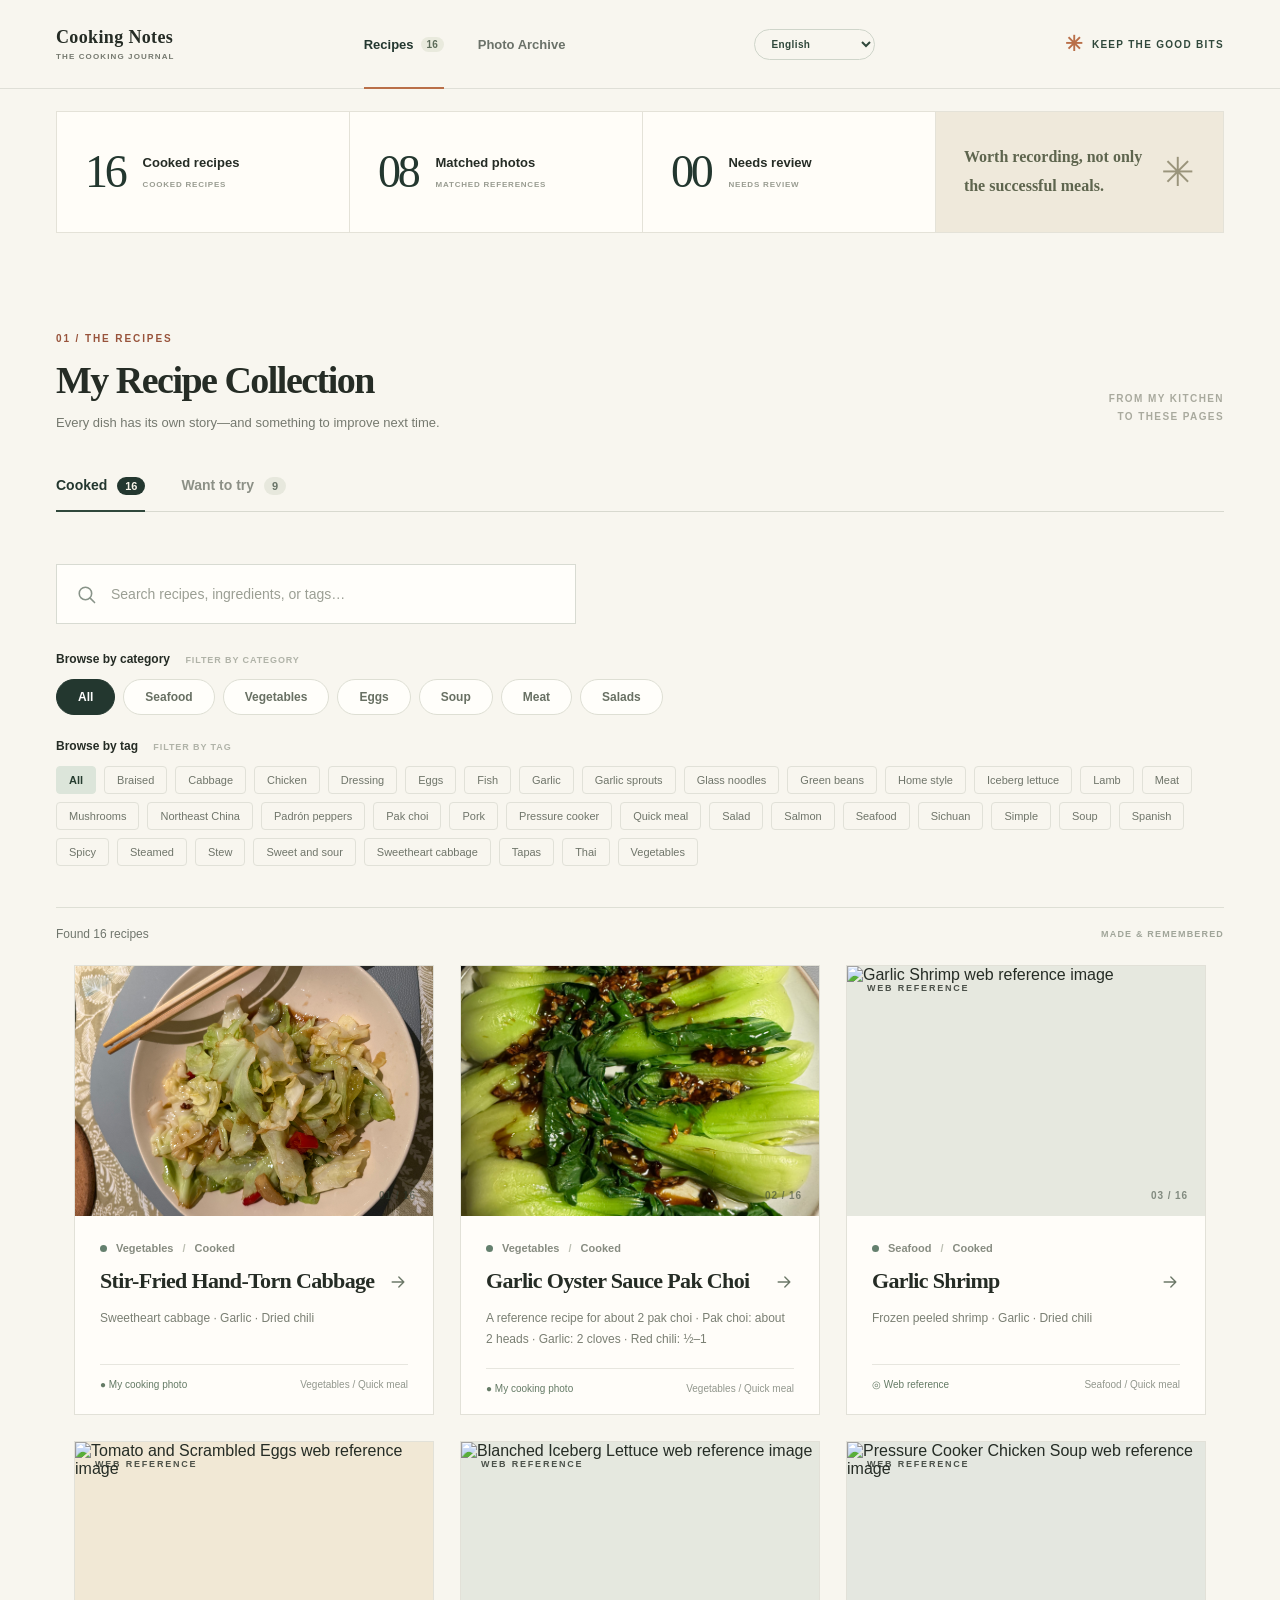
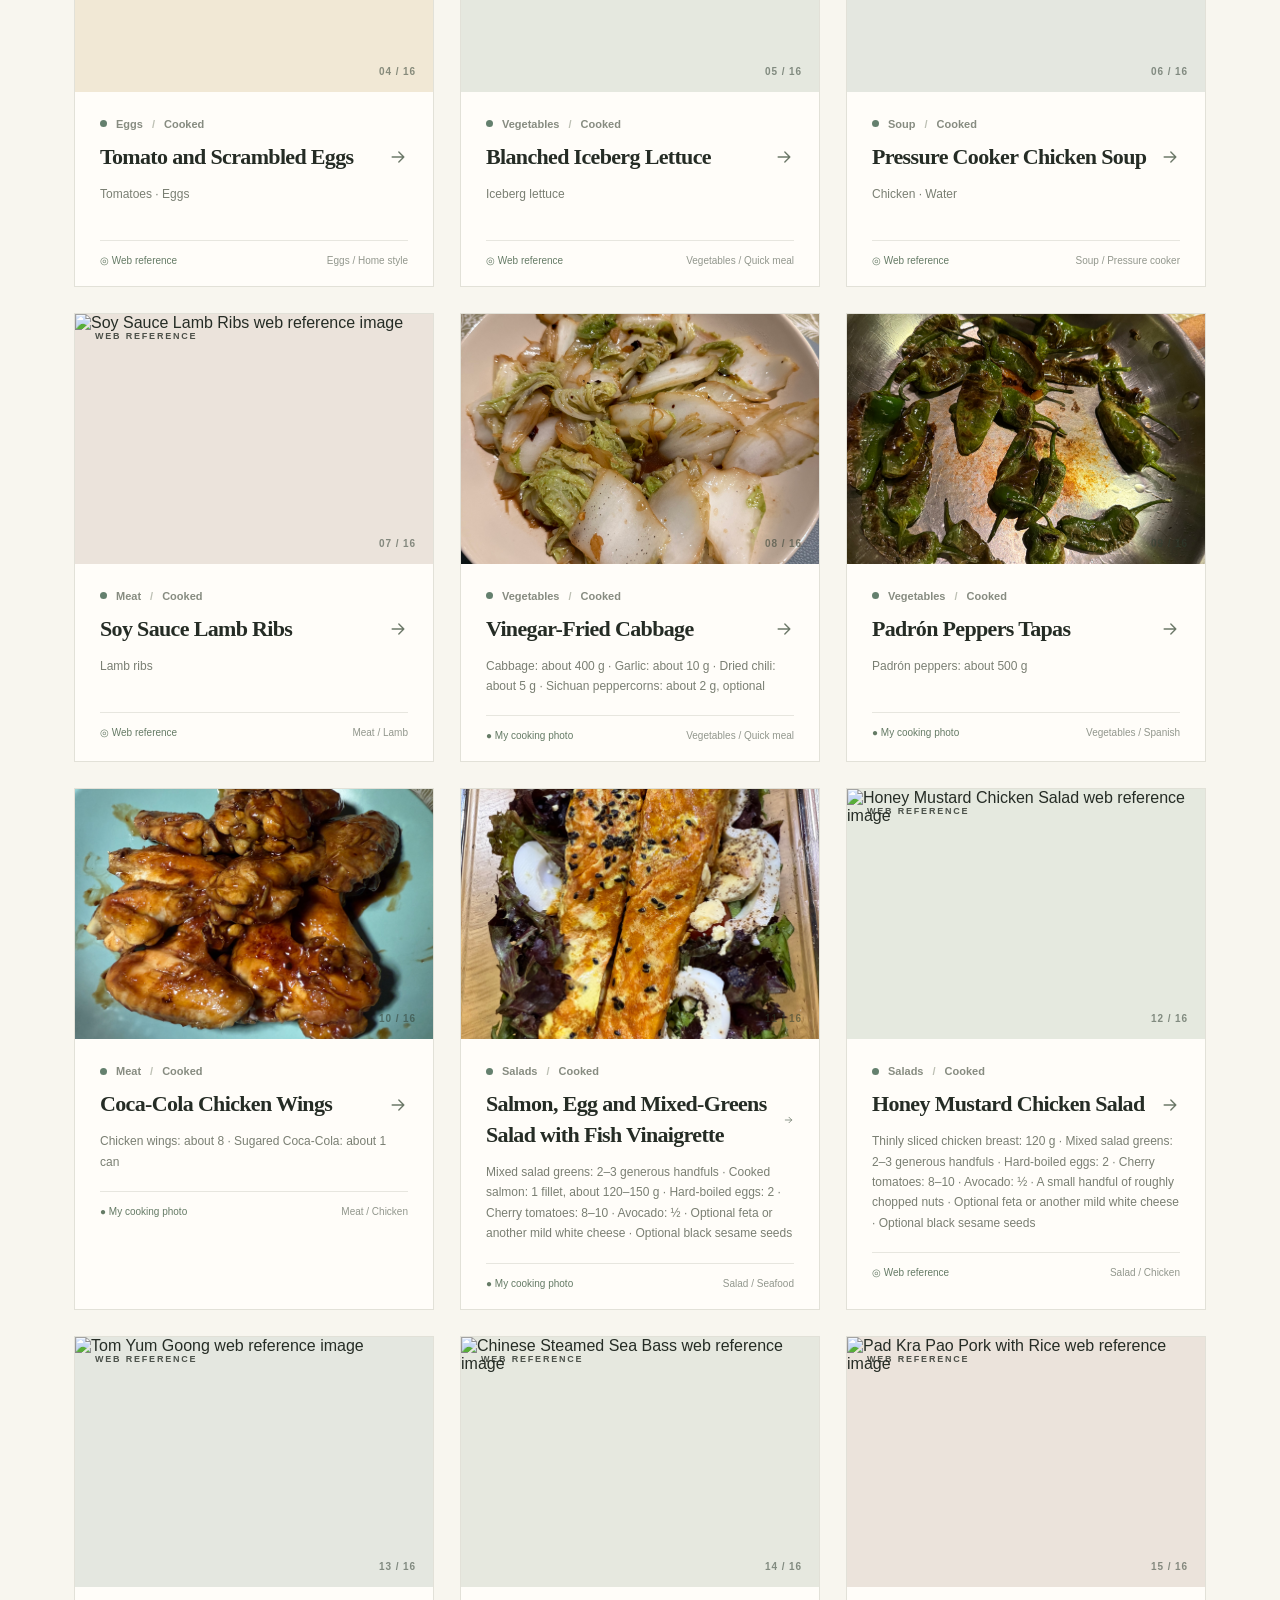
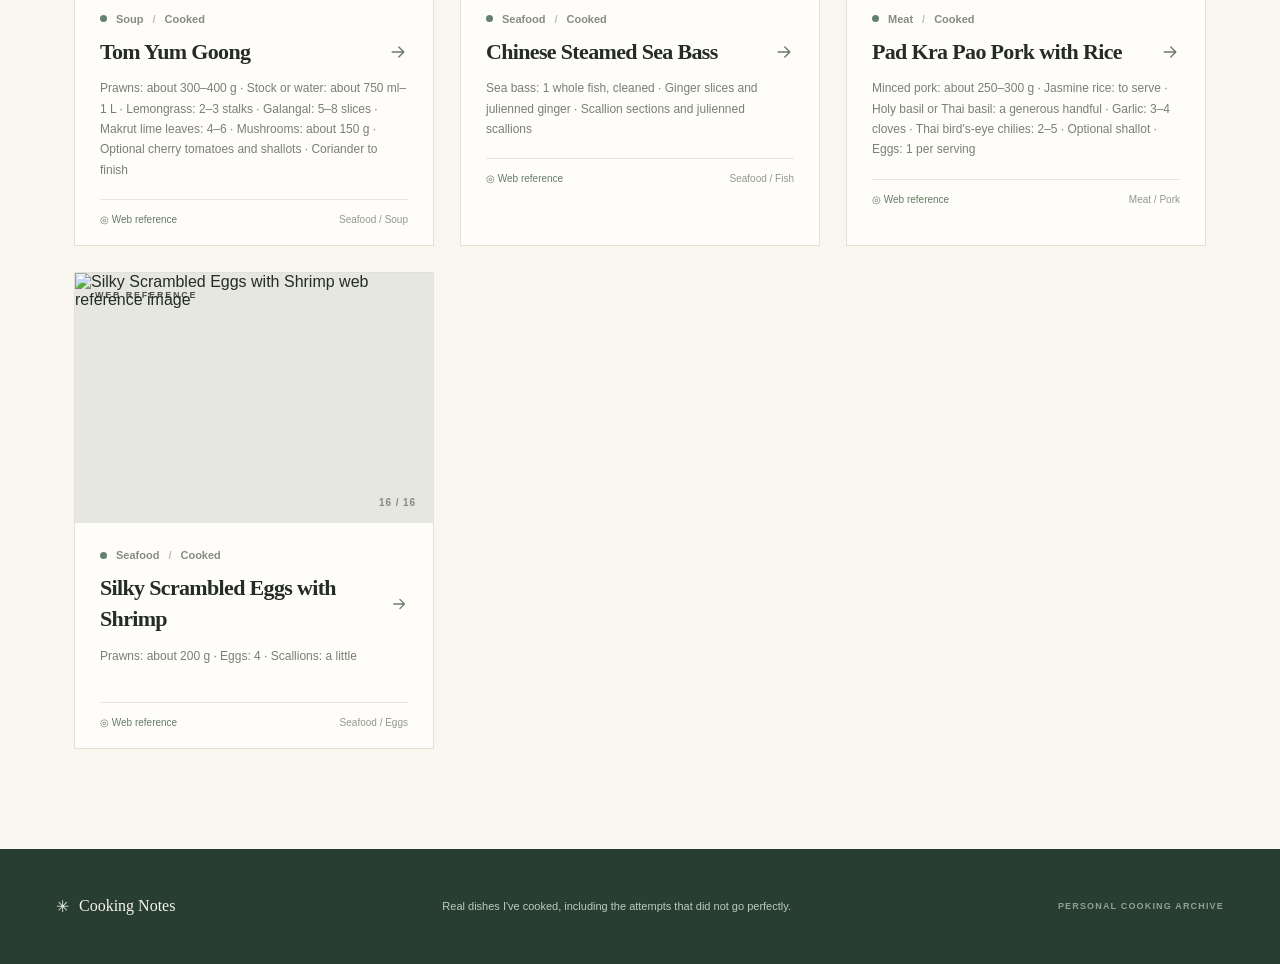
==== commit e3899233: "Add reference images for every recipe" ====
--- a/index.html
+++ b/index.html
@@ -7,7 +7,7 @@
   <meta name="description" content="一个个人烹饪档案：记住每道菜的做法、真实经验和下次想改进的地方。" />
   <title>我的厨房笔记 · Cooking Notes</title>
   <link rel="stylesheet" href="./styles.css?rev=recipe-add-1" />
-  <script id="cookbook-data" type="application/json">{"recipes":[{"id":"hand-torn-cabbage","title":"手撕包菜","status":"cooked","cuisine":"Chinese","category":"蔬菜","tags":["vegetables","quick-meal","sweetheart-cabbage"],"cover":"../../images/photos/hand-torn-cabbage-2026-10-12.jpg","ingredients":["Sweetheart Cabbage","蒜","干辣椒"],"seasonings":[],"instructions":["包菜撕成块，洗净并充分沥干。","蒜切末，干辣椒剪段。","锅充分预热，加油。","蒜和干辣椒短暂爆香。","先放比较厚的菜梗，再放叶子。","大火快速翻炒。","最后加入生抽、醋和糖。"],"experience":["已实际做过，但上次效果不够理想。","实际炒了约 5 分钟。","菜比较嫩，但是缺少焦香。","盘底有一些水。","醋用到约 1 tbsp，可能偏多。"],"improvements":["包菜洗完充分沥干。","锅要更热。","菜太多可以分批炒。","减少频繁翻动。","尝试把炒制时间缩短到约 2–3 分钟。","醋先用 1 tsp。"],"nextSeasonings":["生抽：2 tsp","醋：1 tsp","糖：¼–½ tsp"],"notes":[],"sources":[],"filename":"recipes/cooked/hand-torn-cabbage.md","referenceImage":null,"photos":[{"originalFile":"IMG_0497.HEIC","displayFile":"hand-torn-cabbage-2026-10-12.jpg","date":"2026-10-12","identifiedAs":"手撕包菜","matchStatus":"matched","recipeId":"hand-torn-cabbage","note":"可靠匹配手撕包菜；不能仅凭照片确定是哪一次尝试。","available":true,"publicPath":"./images/photos/hand-torn-cabbage-2026-10-12.jpg"},{"originalFile":"IMG_0633.HEIC","displayFile":"hand-torn-cabbage-2026-10-29.jpg","date":"2026-10-29","identifiedAs":"手撕包菜","matchStatus":"matched","recipeId":"hand-torn-cabbage","note":"可靠匹配手撕包菜；不能仅凭照片确定是哪一次尝试。","available":true,"publicPath":"./images/photos/hand-torn-cabbage-2026-10-29.jpg"}]},{"id":"garlic-oyster-sauce-pak-choi","title":"蒜蓉蚝油 Pak Choi","status":"cooked","cuisine":"Chinese","category":"蔬菜","tags":["vegetables","quick-meal","pak-choi"],"cover":"../../images/photos/garlic-oyster-sauce-pak-choi-2026-10-25.jpg","ingredients":["参考配方约适合 2 颗 Pak Choi：","Pak Choi：约 2 颗","蒜：2 瓣","红辣椒：半根至 1 根"],"seasonings":["蚝油：1 tbsp","生抽：1 tsp","老抽：少许，可选","香油：½ tsp","玉米淀粉：¼ tsp 或更少","水：约 3 tbsp，可根据浓稠度增加"],"instructions":["Pak Choi 洗净，对半或切成四份。","菜梗先接触沸水约 10–15 秒，再将叶子放进去短暂焯熟。","捞出充分沥干。","锅中加油，将蒜和红辣椒炒香。","加入提前混合好的酱汁，稍微煮至浓稠。","浇在 Pak Choi 上。"],"experience":["已实际做过，并且拍了照片。","上次菜叶有点软。","上次酱汁偏浓，而且量稍多。"],"improvements":["缩短焯水时间。","减少玉米淀粉或增加一点水。","不需要浇太多酱汁。"],"nextSeasonings":[],"notes":[],"sources":["Khin's Kitchen — Pak Choi with Garlic Sauce（原始菜谱名称；当前记录未提供链接）"],"filename":"recipes/cooked/garlic-oyster-sauce-pak-choi.md","referenceImage":null,"photos":[{"originalFile":"IMG_0579.HEIC","displayFile":"garlic-oyster-sauce-pak-choi-2026-10-25.jpg","date":"2026-10-25","identifiedAs":"蒜蓉蚝油 Pak Choi","matchStatus":"matched","recipeId":"garlic-oyster-sauce-pak-choi","note":"可靠匹配该菜谱。","available":true,"publicPath":"./images/photos/garlic-oyster-sauce-pak-choi-2026-10-25.jpg"}]},{"id":"garlic-shrimp","title":"蒜香虾仁","status":"cooked","cuisine":"Chinese","category":"海鲜","tags":["seafood","quick-meal"],"cover":null,"ingredients":["冷冻去壳虾仁","蒜","干辣椒"],"seasonings":["生抽","蚝油","糖"],"instructions":["虾仁解冻，沥干并擦去多余水分。","蒜切末，干辣椒剪段，可以去籽。","小火用油爆香蒜末和干辣椒。","加入虾仁炒至完全熟透。","加入生抽、蚝油和少量糖，翻炒均匀。"],"experience":["已实际做过。","干辣椒去籽可以减少辣度。","蒜和干辣椒不要炒焦，否则会发苦。","冷冻虾仁需要尽量沥干水分。"],"improvements":[],"nextSeasonings":[],"notes":["上图是网络参考图，不是本人的实拍照片。"],"sources":["网络参考图来源：[The Kitchn — Garlic Butter Shrimp](https://www.thekitchn.com/garlic-butter-shrimp-265172)"],"filename":"recipes/cooked/garlic-shrimp.md","referenceImage":"https://cdn.apartmenttherapy.info/image/upload/v1784063282/k/archive/4d14d19b855023bfdb66a6a99bb9dd78fb2894a0_landscape.jpg","photos":[]},{"id":"tomato-and-eggs","title":"西红柿炒鸡蛋","status":"cooked","cuisine":"Chinese","category":"鸡蛋","tags":["eggs","home-style"],"cover":null,"ingredients":["番茄","鸡蛋"],"seasonings":["盐","糖","油"],"instructions":["鸡蛋打散，先炒至凝固，盛出来。","番茄切块，放入锅中加盐炒软。","适当压碎番茄，让它释放汁水。","加入炒好的鸡蛋。","用糖和盐调整味道。"],"experience":["已实际做过，但上次不太成功。","英国买的番茄比较硬。","番茄炒了以后仍然保持块状，很难炒出番茄汁。","加水后，最后还是变得比较干。"],"improvements":["买成熟、偏软的番茄。","番茄先单独炒 4–6 分钟。","可以盖盖子稍微焖一下。","必要时加少量番茄酱辅助出汁。"],"nextSeasonings":[],"notes":["上图是网络参考图，不是本人的实拍照片。"],"sources":["网络参考图来源：[爱料理 — 蕃茄炒蛋](https://icook.tw/recipes/59691)"],"filename":"recipes/cooked/tomato-and-eggs.md","referenceImage":"https://tokyo-kitchen.icook.network/uploads/step/cover/234334/8b9d5fb97aab0b68.jpg","photos":[]},{"id":"blanched-iceberg-lettuce","title":"白灼生菜","status":"cooked","cuisine":"Chinese","category":"蔬菜","tags":["vegetables","quick-meal","iceberg-lettuce"],"cover":null,"ingredients":["Iceberg Lettuce"],"seasonings":["蒜","蚝油","生抽","糖","油"],"instructions":["生菜洗净，适当撕开。","在沸水中短时间焯熟。","捞出沥干。","用蒜、生抽、蚝油、糖和少量水制作酱汁。","将酱汁浇在生菜上。"],"experience":["已实际做过，觉得很好吃。"],"improvements":[],"nextSeasonings":[],"notes":["上图是网络参考图，不是本人的实拍照片。"],"sources":["网络参考图来源：[DelishHomeCook — Iceberg Lettuce with Oyster Sauce](https://delishhomecook.com/2017/07/28/blanched_lettuce/)"],"filename":"recipes/cooked/blanched-iceberg-lettuce.md","referenceImage":"https://delishhomecook.files.wordpress.com/2017/07/dsc01959-small.jpg","photos":[]},{"id":"pressure-cooker-chicken-soup","title":"高压锅鸡汤","status":"cooked","cuisine":"Chinese","category":"汤","tags":["soup","pressure-cooker","simple"],"cover":null,"ingredients":["鸡","水"],"seasonings":[],"instructions":["将鸡放进高压锅。","加水。","用高压锅煮汤。以前提到过约 1 小时，但具体高压烹饪时间和模式尚未确认。"],"experience":["已实际做过。","具体调味料、鸡肉用量和高压烹饪时间尚未记录，下一次做的时候可以补充。"],"improvements":[],"nextSeasonings":[],"notes":["上图是网络参考图，不是本人的实拍照片。"],"sources":["网络参考图来源：[Wikimedia Commons — Chinese Food - Chicken Soup](https://commons.wikimedia.org/wiki/File:Chinese_Food_-_Chicken_Soup.JPG)（CC BY-SA 3.0）"],"filename":"recipes/cooked/pressure-cooker-chicken-soup.md","referenceImage":"https://upload.wikimedia.org/wikipedia/commons/4/47/Chinese_Food_-_Chicken_Soup.JPG","photos":[]},{"id":"soy-sauce-lamb-ribs","title":"酱油羊排","status":"cooked","cuisine":"Chinese","category":"肉类","tags":["meat","lamb","home-style"],"cover":null,"ingredients":["羊排"],"seasonings":["酱油"],"instructions":[],"experience":["已实际做过。","这道菜是自己随意调制的酱油风味，不是严格按照某个中餐菜谱做的。"],"improvements":[],"nextSeasonings":[],"notes":["上图是网络参考图，不是本人的实拍照片；图片展示的是相近的红烧羊排风格，不代表这道菜的实际成品。"],"sources":["网络参考图来源：[搜狐 — 红烧羊肉/羊排相关图片](https://www.sohu.com/a/840072712_121106832)"],"filename":"recipes/cooked/soy-sauce-lamb-ribs.md","referenceImage":"https://q7.itc.cn/q_70/images03/20241220/396b5f5ba7764e2a8b6789eb6a0640f6.jpeg","photos":[]},{"id":"vinegar-braised-cabbage","title":"醋溜白菜","status":"cooked","cuisine":"Chinese","category":"蔬菜","tags":["vegetables","quick-meal","cabbage"],"cover":"../../images/photos/stir-fried-cabbage-vegetable-review-2026-10-15.jpg","ingredients":["白菜／大白菜：约 400 g","蒜：约 10 g","干辣椒：约 5 g","花椒：约 2 g，可选"],"seasonings":["陈醋：约 20 ml","生抽：约 10 ml","白砂糖：约 5 g","盐：约 3 g","食用油：约 25 ml"],"instructions":["将白菜帮和叶分开；白菜帮斜切成片，白菜叶撕成大块。","锅烧热加油，放入花椒小火炸香后捞出。","加入干辣椒段和蒜片，短暂爆香。","转大火，先加入白菜帮快速翻炒约 1 分钟，再加入白菜叶翻炒约 30 秒。","沿锅边淋入陈醋，快速翻炒。","加入生抽、糖和盐，翻炒均匀后立即出锅。"],"experience":["已实际做过，并拍了照片。"],"improvements":["下次改进尚未记录。公开参考做法强调大火快炒、帮叶分开，以减少出水并保持脆感；是否适合下一次实际尝试，之后再记录。"],"nextSeasonings":[],"notes":["上面的用量和步骤是根据公开常见做法整理的参考版本，不代表 2026-10-15 这次照片对应的确切用量或步骤。"],"sources":["醋溜白菜参考做法：[理科生下厨房](https://scicook.com/recipes/vinegar-cabbage/)"],"filename":"recipes/cooked/vinegar-braised-cabbage.md","referenceImage":null,"photos":[{"originalFile":"IMG_0504.HEIC","displayFile":"stir-fried-cabbage-vegetable-review-2026-10-15.jpg","date":"2026-10-15","identifiedAs":"醋溜白菜","matchStatus":"matched","recipeId":"vinegar-braised-cabbage","note":"用户确认这是醋溜白菜。","available":true,"publicPath":"./images/photos/stir-fried-cabbage-vegetable-review-2026-10-15.jpg"}]},{"id":"padron-peppers-tapas","title":"Padrón Peppers Tapas","status":"cooked","cuisine":"Spanish","category":"蔬菜","tags":["vegetables","spanish","tapas","padron-peppers"],"cover":"../../images/photos/pan-fried-green-peppers-review-2026-10-17.jpg","ingredients":["Padrón peppers：约 500 g"],"seasonings":["西班牙橄榄油：适量（公开参考版本约 300 ml）","海盐片：适量"],"instructions":["Padrón peppers 洗净，并充分沥干水分。","锅中加入橄榄油并充分加热。","放入辣椒，煎炸至表皮起泡并呈金黄色。","捞出沥去多余油分，装盘后撒上海盐，趁热食用。"],"experience":["已实际做过，并拍了照片。","这道菜是西班牙 tapas。"],"improvements":[],"nextSeasonings":[],"notes":["上面的用量和步骤是根据西班牙常见 tapas 做法整理的参考版本，不代表 2026-10-17 这次照片对应的确切用量或步骤。"],"sources":["Padrón peppers 参考做法：[Foods and Wines from Spain](https://www.foodswinesfromspain.com/en/fws-academy/recipes/2017/october/padron-peppers)"],"filename":"recipes/cooked/padron-peppers-tapas.md","referenceImage":null,"photos":[{"originalFile":"IMG_0531.HEIC","displayFile":"pan-fried-green-peppers-review-2026-10-17.jpg","date":"2026-10-17","identifiedAs":"Padrón Peppers Tapas","matchStatus":"matched","recipeId":"padron-peppers-tapas","note":"用户确认这是西班牙 Padrón peppers tapas。","available":true,"publicPath":"./images/photos/pan-fried-green-peppers-review-2026-10-17.jpg"}]},{"id":"coca-cola-chicken-wings","title":"可乐鸡翅","status":"cooked","cuisine":"Chinese","category":"肉类","tags":["meat","chicken","home-style"],"cover":"../../images/photos/soy-glazed-chicken-review-2026-10-25.jpg","ingredients":["鸡翅：约 8 只","含糖可乐：约 1 罐"],"seasonings":["盐：适量","料酒：约 1 tbsp","生抽：约 10 ml","老抽：约 5–7 ml","姜片：约 5 片","桂皮：半支至 1 支，可选","八角：可选"],"instructions":["在鸡翅两面划刀或扎孔，帮助入味；可用料酒和老抽腌制约 30 分钟至 2 小时。","鸡翅冷水下锅，可加入姜片；煮开并撇去浮沫后捞出，用温水冲净并擦干。","锅烧热，将鸡翅小火煎至两面金黄。","加入可乐、料酒、生抽、老抽和可选的桂皮、八角；液体以接近没过鸡翅为宜。","小火炖煮至鸡翅熟透、汤汁明显减少。","转大火收汁，让浓稠酱汁裹在鸡翅表面；最后按需要补盐。"],"experience":["已实际做过，并拍了照片。"],"improvements":[],"nextSeasonings":[],"notes":["上面的用量和步骤是根据公开常见做法整理的参考版本，不代表 2026-10-25 这次照片对应的确切用量或步骤。"],"sources":["可乐鸡翅参考做法：[下厨房](https://m.xiachufang.com/recipe/1000229/)","可乐鸡翅常见做法概述：[维基百科](https://zh.wikipedia.org/wiki/可乐鸡翅)"],"filename":"recipes/cooked/coca-cola-chicken-wings.md","referenceImage":null,"photos":[{"originalFile":"IMG_0581.HEIC","displayFile":"soy-glazed-chicken-review-2026-10-25.jpg","date":"2026-10-25","identifiedAs":"可乐鸡翅","matchStatus":"matched","recipeId":"coca-cola-chicken-wings","note":"用户确认这是可乐鸡翅。","available":true,"publicPath":"./images/photos/soy-glazed-chicken-review-2026-10-25.jpg"}]},{"id":"fish-vinaigrette","title":"三文鱼鸡蛋混合生菜沙拉（Fish Vinaigrette）","status":"cooked","cuisine":"Western","category":"沙拉","tags":["salad","seafood","salmon","simple"],"cover":"../../images/photos/fish-vinaigrette-1.jpg","ingredients":["混合生菜：2–3 大把，例如绿叶生菜和红叶生菜","熟三文鱼：1 片，约 120–150 g，简单调味后掰成大块","水煮蛋：2 个，对半或切成四块","樱桃番茄：8–10 个，对半切开","牛油果：½ 个，切片或切丁","可选：少量菲达奶酪或其他味道温和的白奶酪","可选：黑芝麻，最后撒上"],"seasonings":["特级初榨橄榄油：3 份","醋：1 份","盐：适量","黑胡椒：适量","意大利综合香料：适量"],"instructions":["制作油醋汁：将橄榄油、醋、盐、黑胡椒和意大利综合香料放入一个最小的透明密封容器中，盖紧后摇匀。","组合沙拉：把混合生菜放入大盘，加入樱桃番茄和牛油果，再摆上三文鱼和水煮蛋。","完成：按喜好加入奶酪和黑芝麻。再次摇匀油醋汁，淋在沙拉上后立即食用。"],"experience":["已实际做过，并拍下了两张成品照片。"],"improvements":[],"nextSeasonings":[],"notes":[],"sources":[],"filename":"recipes/cooked/fish-vinaigrette.md","referenceImage":null,"photos":[{"originalFile":"fish-vinaigrette-1.jpg","displayFile":"fish-vinaigrette-1.jpg","date":"日期未记录","identifiedAs":"三文鱼鸡蛋混合生菜沙拉","matchStatus":"matched","recipeId":"fish-vinaigrette","note":"随鱼汁油醋汁菜谱提供的个人实拍照片。","available":true,"publicPath":"./images/photos/fish-vinaigrette-1.jpg"},{"originalFile":"fish-vinaigrette-2.jpg","displayFile":"fish-vinaigrette-2.jpg","date":"日期未记录","identifiedAs":"三文鱼鸡蛋混合生菜沙拉","matchStatus":"matched","recipeId":"fish-vinaigrette","note":"随鱼汁油醋汁菜谱提供的个人实拍照片。","available":true,"publicPath":"./images/photos/fish-vinaigrette-2.jpg"}]},{"id":"honey-mustard-chicken-salad-sauce","title":"蜂蜜芥末鸡肉沙拉","status":"cooked","cuisine":"Western","category":"沙拉","tags":["salad","chicken","dressing","simple"],"cover":null,"ingredients":["薄切鸡胸肉：120 g，可以使用超市购买的熟鸡肉片，或将熟鸡胸肉切薄","混合生菜：2–3 大把，例如绿叶生菜和红叶生菜","水煮蛋：2 个，对半或切成四块","樱桃番茄：8–10 个，对半切开","牛油果：½ 个，切片或切丁","坚果：一小把，粗略切碎，例如杏仁、核桃或腰果","可选：少量菲达奶酪或其他味道温和的白奶酪","可选：黑芝麻，最后撒上"],"seasonings":["特级初榨橄榄油：1 tbsp（15 ml）","第戎芥末：1 tbsp（15 g）；也可以用 2 tsp 第戎芥末加 1 tsp 粒粒芥末增加口感","蜂蜜：2 tsp（10 ml）","苹果醋或新鲜柠檬汁：1 tsp（5 ml），用来平衡甜味并帮助乳化","细海盐：1 小撮","现磨黑胡椒：1 小撮","可选：极少量蒜粉或一小撮切碎的新鲜细香葱"],"instructions":["准备鸡肉：如果使用生鸡胸肉，用盐和胡椒调味，彻底煮熟后稍微静置，再切成薄片；如果使用现成的熟鸡肉片，可直接使用。","混合酱汁底：在小碗中将芥末、蜂蜜、醋（或柠檬汁）、盐和黑胡椒搅拌至完全顺滑。","乳化橄榄油：一边快速搅拌，一边慢慢将橄榄油细细地倒入芥末混合物中，直到酱汁变得有光泽并稍微变稠。","调整浓稠度：尝味后按需要调整。如果想让酱汁更适合淋在嫩叶上，可以加入 ½ tsp 温水搅匀。","组合沙拉：把生菜、樱桃番茄和牛油果放入碗中，摆上水煮蛋、薄切鸡肉和坚果，再加入可选的奶酪和黑芝麻。","拌匀后食用：将一半酱汁拌入鸡肉，另一半在上桌前立即淋到生菜上。"],"experience":[],"improvements":[],"nextSeasonings":[],"notes":["这个配方按 120 g 鸡肉计算，大约可得到 2½ tbsp 乳化酱汁，足够拌鸡肉并调味一份配菜沙拉。","如果使用生鸡肉，可以在煎好后转小火，在锅中加入 1 tbsp 酱汁，让鸡肉裹上酱汁并轻微焦糖化 30–45 秒；剩下的酱汁冷拌沙拉。"],"sources":[],"filename":"recipes/cooked/honey-mustard-chicken-salad-sauce.md","referenceImage":null,"photos":[]},{"id":"red-braised-pork","title":"红烧肉","status":"to-try","cuisine":"Chinese","category":"其他","tags":["meat","pork","braised","home-style"],"cover":null,"ingredients":["五花肉：约 500 g，切成 3–4 cm 方块","姜：约 5 片","葱：2–3 段"],"seasonings":["冰糖：约 25–30 g","生抽：约 2 tbsp","老抽：约 1 tbsp，用于上色，可按颜色减少","料酒或绍兴酒：约 2 tbsp","八角：1–2 个","桂皮：1 小段，可选","水：足量，接近没过猪肉","盐：最后按味道调整"],"instructions":["五花肉冷水下锅，加入少量姜片，煮开后撇去浮沫，捞出并擦干。","锅中少油，将五花肉各面煎至微微金黄，先盛出。","锅中留少量油，加入冰糖，小火加热至融化并呈琥珀色；不要炒焦。","放回五花肉，加入姜、葱、八角和桂皮，翻匀上色。","加入生抽、老抽和料酒，再加入足量热水。","煮开后转小火，盖盖炖约 60–90 分钟，直到肉变软。","打开锅盖转中高火收汁，尝味后再决定是否加盐。"],"experience":[],"improvements":[],"nextSeasonings":[],"notes":["这是一个典型的红烧肉参考版本，实际用量和炖煮时间等做过后再记录。","网络参考图只用于帮助想象成品，不是个人实拍照片。"],"sources":["参考做法：[TravelChinaGuide — Red Braised Pork](https://www.travelchinaguide.com/tour/food/chinese-cooking/stewed-pork.htm)"],"filename":"recipes/cooked/red-braised-pork.md","referenceImage":"https://imgs.shanghaifoodmenu.com/uploads/images/202606/shanghai_braised_pork_belly_1200.webp","photos":[]},{"id":"dongbei-chicken-mushroom-stew","title":"小鸡炖蘑菇","status":"to-try","cuisine":"Chinese","category":"其他","tags":["meat","chicken","mushrooms","stew","home-style"],"cover":null,"ingredients":["鸡块：约 700 g，可用鸡腿、鸡翅或带骨鸡块","干榛蘑：约 30 g；也可以用干香菇替代","姜：约 5 片","葱：2–3 段"],"seasonings":["生抽：约 2 tbsp","老抽：约 1 tsp，可选","料酒：约 1 tbsp","八角：1 个","香叶：1–2 片，可选","盐：适量","水或泡蘑菇的水：足量"],"instructions":["干蘑菇提前泡软，洗净并保留清澈的泡蘑菇水。","鸡块冷水下锅，煮开后撇去浮沫，捞出并冲洗干净。","锅中加油，放入姜片和葱段炒香，再加入鸡块翻炒至表面略微上色。","加入生抽、老抽、料酒、八角和香叶，翻炒均匀。","倒入泡蘑菇水或热水，加入蘑菇；煮开后转小火，盖盖炖约 30–45 分钟。","鸡肉变软后开盖收汁，按味道加盐，趁热食用。"],"experience":[],"improvements":[],"nextSeasonings":[],"notes":["小鸡炖蘑菇是东北风味炖菜，传统上常用榛蘑；买不到时可用香菇等干蘑菇替代。","这是一个典型参考版本，实际鸡肉部位、蘑菇种类和时间等做过后再记录。","网络参考图不是个人实拍照片。"],"sources":["参考背景：[人民网 — 小鸡炖蘑菇](https://health.people.com.cn/n1/2018/0707/c14739-30132623.html)","参考做法：[DayDayCook — 小鸡炖蘑菇](https://www.daydaycook.com/zh-Hans/recipe/braised-chicken-with-mushroom-and-noodle)"],"filename":"recipes/cooked/dongbei-chicken-mushroom-stew.md","referenceImage":"https://file.beijicunlvyou.com/group1/M00/02/01/wKgAO1_hiRuADb8EAADdWj3aS_c494.jpg","photos":[]},{"id":"chicken-glass-noodle-stew","title":"鸡肉炖粉条","status":"to-try","cuisine":"Chinese","category":"其他","tags":["meat","chicken","glass-noodles","stew","home-style"],"cover":null,"ingredients":["鸡腿或鸡块：约 500 g","粉条：约 100 g，提前泡软","姜：约 5 片","蒜：2 瓣，可选","葱：2–3 段"],"seasonings":["生抽：约 2 tbsp","老抽：约 1 tsp，可选","料酒：约 1 tbsp","八角：1 个，可选","盐：适量","黑胡椒：适量","水或鸡汤：足量"],"instructions":["粉条按包装说明泡软；如果很长，可以剪成适合入口的长度。","鸡块擦干，锅中加油，将鸡块煎至表面微微金黄。","加入姜、蒜、葱和八角，炒出香味。","加入生抽、老抽和料酒，翻炒均匀后倒入热水或鸡汤。","煮开后转小火，盖盖炖至鸡肉基本熟透，约 25–35 分钟。","加入泡软的粉条，再炖约 5–10 分钟，直到粉条吸收汤汁但仍有弹性。","尝味后用盐和黑胡椒调整，趁热食用。"],"experience":[],"improvements":[],"nextSeasonings":[],"notes":["粉条要最后加入，避免长时间炖煮后过度吸水或变碎。","这是一个家常参考版本，实际鸡肉部位、粉条种类和调味比例等做过后再记录。","网络参考图不是个人实拍照片。"],"sources":["参考做法：[美食天下 — 鸡肉炖粉条](https://home.meishichina.com/recipe-423650.html)"],"filename":"recipes/cooked/chicken-glass-noodle-stew.md","referenceImage":"https://tukuimg.bdstatic.com/processed/061ba6143cc326d3266fec0536bf7b3d.jpeg%40s_0%2Cw_800%2Ch_1000%2Cq_80","photos":[]},{"id":"gambas-al-ajillo","title":"蒜香油浸虾（Gambas al Ajillo）","status":"to-try","cuisine":"Spanish","category":"其他","tags":["seafood","spanish","tapas","garlic","quick-meal"],"cover":null,"ingredients":["去壳虾仁：约 250–300 g，尽量擦干","特级初榨橄榄油：约 100–150 ml，要能在小锅中形成明显油层","蒜：4–6 瓣，切薄片","干辣椒：1–2 根，剪段或切圈","欧芹：少量，切碎，可选"],"seasonings":["盐：适量","黑胡椒：少量，可选","柠檬汁：少量，可选"],"instructions":["虾仁解冻后充分擦干；如果使用带壳虾，可以保留尾部或虾头增加风味。","在小铸铁锅或浅锅中加入橄榄油和蒜片，小火慢慢加热，让蒜释放香味但不要变焦。","加入干辣椒，继续加热片刻。","转中高火加入虾仁，加盐，快速翻动，直到虾仁变粉红并刚好熟透，通常每面约 1–2 分钟。","撒上欧芹，按喜好加少量柠檬汁，连同热油一起上桌，配面包蘸油食用。"],"experience":[],"improvements":[],"nextSeasonings":[],"notes":["你描述的“几个虾仁在一锅油里”的西班牙 tapas 很可能就是 Gambas al Ajillo，也叫 Spanish garlic prawns。","这道菜的重点是橄榄油、蒜和虾；虾不要煮太久，否则会变老。","网络参考图不是个人实拍照片。"],"sources":["参考背景：[Wikipedia — Gambas al Ajillo](https://en.wikipedia.org/wiki/Gambas_al_ajillo)","参考做法：[Table & Traditions — Gambas al Ajillo](https://www.tableandtraditions.com/recipes/gambas-al-ajillo)"],"filename":"recipes/cooked/gambas-al-ajillo.md","referenceImage":"https://dynamic-media-cdn.tripadvisor.com/media/photo-o/2e/52/a5/af/caption.jpg?h=1100&s=1&w=1100","photos":[]},{"id":"dry-fried-green-beans","title":"干煸四季豆","status":"to-try","cuisine":"Chinese","category":"其他","tags":["vegetables","green-beans","sichuan","spicy","quick-meal"],"cover":null,"ingredients":["四季豆：约 400–500 g，去两头并掰成段","猪肉末：约 100 g，可选","蒜：3–4 瓣，切末","姜：少量，切末，可选","干辣椒：4–6 根，剪段","花椒：少量"],"seasonings":["食用油：适量","生抽：约 1 tbsp","料酒：约 1 tsp，可选","糖：½ tsp，可选","盐：适量","碎米芽菜：少量，可选"],"instructions":["四季豆洗净后充分擦干或沥干，掰成段；水分太多容易溅油，也不容易煸出皱皮。","锅中加入比平时炒菜稍多的油，放入四季豆，中火煸炒至表面起皱、出现小焦斑，内部刚好熟透，盛出备用。","锅中留少量油，小火炒香花椒和干辣椒，再加入蒜末和姜末。","如果使用猪肉末，加入后炒至变色并略微焦香；可选加入米芽菜。","放回四季豆，加入生抽、料酒、糖和盐，大火快速翻匀。","炒至表面干爽、香味融合后立即出锅。"],"experience":[],"improvements":[],"nextSeasonings":[],"notes":["“干煸”的关键是先把四季豆煸到起皱并减少水分，再加入香料和调味料。","四季豆必须彻底加热至熟透，不要只追求表面焦香。","网络参考图不是个人实拍照片。"],"sources":["参考做法：[TravelChinaGuide — Sichuan Dry-fried Green Beans](https://www.travelchinaguide.com/tour/food/chinese-cooking/dryfried-green-beans.htm)"],"filename":"recipes/cooked/dry-fried-green-beans.md","referenceImage":"https://www.sichuan.com.sg/cdn/shop/products/1_49bc3b77-6b8b-48e2-ab2e-45a5d4be971a_640x.jpg?v=1589120407","photos":[]},{"id":"twice-cooked-pork","title":"回锅肉","status":"to-try","cuisine":"Chinese","category":"其他","tags":["meat","pork","sichuan","spicy","home-style"],"cover":null,"ingredients":["带皮五花肉：约 400–500 g","蒜苗：约 100–150 g，切段","姜：几片","葱：2–3 段","花椒：少量"],"seasonings":["郫县豆瓣酱：约 1 tbsp","豆豉：约 1 tsp，可选","生抽：约 1 tsp","料酒：约 1 tbsp","糖：½ tsp，可选","干辣椒：少量，可选"],"instructions":["五花肉整块冷水下锅，加入姜、葱和花椒，煮至刚刚熟透；捞出放凉后切成尽可能薄的片。","锅中不必加太多油，放入肉片，中火煸炒至边缘微卷并释放出油脂。","将肉片拨到一边，利用锅中的油炒香豆瓣酱、豆豉和干辣椒。","加入生抽、料酒和糖，翻炒使肉片均匀裹上红亮的酱汁。","先加入蒜苗较硬的茎段翻炒，再加入叶子，大火快速炒至断生。","立即出锅，配米饭食用。"],"experience":[],"improvements":[],"nextSeasonings":[],"notes":["回锅肉的核心是“先煮后炒”：肉片要薄，先把油脂煸出，再用豆瓣酱和蒜苗完成第二次烹调。","这是一个典型川菜参考版本，具体辣度和油量做过后再记录。","网络参考图不是个人实拍照片。"],"sources":["参考做法：[TravelChinaGuide — Twice Cooked Pork](https://www.travelchinaguide.com/tour/food/chinese-cooking/twice-cooked-pork.htm)"],"filename":"recipes/cooked/twice-cooked-pork.md","referenceImage":"https://img.chineserecipesmenu.com/2025/08/fKangOjC-Twice-cooked-pork.webp","photos":[]},{"id":"hunan-stir-fried-pork","title":"小炒肉","status":"to-try","cuisine":"Chinese","category":"其他","tags":["meat","pork","spicy","home-style","quick-meal"],"cover":null,"ingredients":["猪肉：约 300–400 g，可用五花肉和瘦肉混合，切薄片","青椒或湖南椒：约 150–200 g，切斜片","蒜：2–3 瓣，切片或切末","姜：少量，可选","葱：少量，可选"],"seasonings":["生抽：约 1 tbsp","老抽：½ tsp，可选","蚝油：约 1 tsp，可选","料酒：约 1 tsp","盐：适量","糖：少量，可选","食用油：适量"],"instructions":["猪肉切成薄片；如果使用较瘦的肉，可以用少量生抽和料酒抓匀，静置片刻。","青椒洗净擦干，切成斜片；锅要充分预热。","先下猪肉片，中高火翻炒至变色并略微焦香；如果使用五花肉，煸出多余油脂。","加入蒜、姜和葱，快速炒香。","加入青椒，保持大火翻炒至表面出现轻微焦斑但仍有口感。","加入生抽、老抽、蚝油、料酒、盐和可选的糖，快速翻匀后立即出锅。"],"experience":[],"improvements":[],"nextSeasonings":[],"notes":["小炒肉通常突出猪肉香和辣椒香；辣椒不要炒得过软，表面有轻微起泡或焦斑会更香。","这是一个家常湖南风味参考版本，肉的部位和辣椒品种可以按实际购买情况调整。","网络参考图不是个人实拍照片。"],"sources":["参考背景与做法：[DayDayCook — 农家小炒肉](https://www.daydaycook.com/zh-Hans/recipe/hometown-stir-fried-pork)"],"filename":"recipes/cooked/hunan-stir-fried-pork.md","referenceImage":"https://res.cloudinary.com/dxocatyhb/image/upload/ar_16%3A9%2Cc_fit%2Cw_1000/v1732982664/stir-fried-pork-with-peppers.webp","photos":[]},{"id":"tom-yum-goong","title":"冬阴功","status":"cooked","cuisine":"Thai","category":"汤","tags":["seafood","soup","thai","spicy","simple"],"cover":null,"ingredients":["虾：约 300–400 g，去壳去虾线；虾壳可留作熬汤","高汤或水：约 750 ml–1 L","香茅：2–3 根，拍裂切段","南姜：约 5–8 片","青柠叶：4–6 片，撕开","蘑菇：约 150 g","小番茄：6–8 个，对半切开，可选","红葱头：2–3 个，可选","香菜：少量，出锅装饰"],"seasonings":["鱼露：约 2 tbsp，按口味调整","青柠汁：约 3–4 tbsp，最后加入","泰国小米椒：适量，拍碎或切段","泰式辣椒膏（Nam Prik Pao）：约 1 tsp，可选","棕榈糖或白糖：少量，可选","盐：适量"],"instructions":["如果保留虾壳，可以先用少量油炒香，再加入水或高汤煮出底味；也可以直接使用现成高汤。","加入香茅、南姜、青柠叶、红葱头和辣椒，煮 3–4 分钟，让香味进入汤中。","加入蘑菇和番茄，煮至刚刚变软。","加入鱼露和可选的辣椒膏、糖，搅匀后尝味。","加入虾，煮到虾变粉红、刚好熟透，通常只需要约 1–2 分钟。","关火后加入青柠汁，撒上香菜；最后用鱼露、酸度和辣度调整平衡。"],"experience":[],"improvements":[],"nextSeasonings":[],"notes":["青柠汁最后关火后加入，可以更好地保留酸味和香气。","这份记录是典型冬阴功参考版本；没有个人实拍照片。"],"sources":["参考做法：[SBS Food — Tom Yum Goong](https://www.sbs.com.au/food/the-cook-up-with-adam-liaw/recipe/tom-yum-goong/cnubotmaz)"],"filename":"recipes/cooked/tom-yum-goong.md","referenceImage":null,"photos":[]},{"id":"steamed-sea-bass","title":"清蒸鲈鱼","status":"cooked","cuisine":"Chinese","category":"海鲜","tags":["seafood","fish","steamed","simple"],"cover":null,"ingredients":["鲈鱼：1 条，处理干净","姜：数片，另切少量姜丝","葱：数段，另切少量葱丝"],"seasonings":["蒸鱼豉油：约 1–2 tbsp，按鱼的大小调整","食用油：约 2 tbsp，用于最后淋热油","料酒：少量，可选","盐：少量，可选"],"instructions":["鲈鱼处理干净，在鱼身两面各划几刀；用少量盐和料酒简单腌几分钟后擦干。","盘中铺姜片和葱段，放上鲈鱼，再在鱼身上放少量姜片。","水烧开后上锅，大火蒸约 8–12 分钟，具体时间根据鱼的大小调整。","用筷子插入鱼身最厚处确认已经熟透，取出后倒掉盘中蒸出的水分和姜葱。","换上姜丝和葱丝，沿盘边淋入蒸鱼豉油。","将食用油烧至冒烟或明显变热，均匀淋在葱姜丝上，立即食用。"],"experience":[],"improvements":[],"nextSeasonings":[],"notes":["清蒸鲈鱼的重点是鱼要新鲜、蒸锅水要先烧开，并避免蒸得过久。","这份记录是典型家常参考版本；没有个人实拍照片。"],"sources":["参考做法：[Woks of Love — Authentic Steamed Sea Bass](https://woksoflove.com/authentic-steamed-sea-bass-qing-zheng-lu-yu-15-minute-recipe/)"],"filename":"recipes/cooked/steamed-sea-bass.md","referenceImage":null,"photos":[]},{"id":"pad-kra-pao-pork","title":"泰式打抛猪饭","status":"cooked","cuisine":"Thai","category":"肉类","tags":["meat","pork","thai","spicy","quick-meal"],"cover":null,"ingredients":["猪肉末：约 250–300 g","茉莉香米饭：适量","打抛叶或圣罗勒：一大把；买不到时可用泰国罗勒作为替代","蒜：3–4 瓣，切碎","泰国小米椒：2–5 根，切碎，按辣度调整","红葱头：1–2 个，切片，可选","鸡蛋：每份 1 个"],"seasonings":["生抽：约 1 tbsp","鱼露：约 1 tbsp","蚝油：约 1 tsp","糖：½–1 tsp","清水：少量，用于调开酱汁","食用油：煎蛋和炒肉使用"],"instructions":["将生抽、鱼露、蚝油、糖和少量清水混合成酱汁。","锅中加入比平时煎蛋稍多的油，煎鸡蛋至边缘酥脆、蛋白凝固而蛋黄仍可保持流心，盛出备用。","用锅中余油炒香蒜、辣椒和红葱头。","加入猪肉末，大火翻炒并压散，炒至变色并略微焦香。","倒入酱汁，继续翻炒至汤汁基本收干并裹住肉末。","关火后加入打抛叶或罗勒叶，利用余温炒至刚刚萎缩。","将打抛猪盖在米饭上，放上煎蛋立即食用。"],"experience":[],"improvements":[],"nextSeasonings":[],"notes":["你描述的“猪肉、很辣的酱、米饭和煎蛋”就是泰国常见的 Pad Kra Pao（打抛饭）组合。","这份记录是典型猪肉版本；没有个人实拍照片。"],"sources":["参考做法：[Kitchen Stories — Pad Kra Pao](https://www.kitchenstories.com/en/recipes/pad-kra-pao-thai-holy-basil-and-pork-stir-fry)"],"filename":"recipes/cooked/pad-kra-pao-pork.md","referenceImage":null,"photos":[]},{"id":"stir-fried-garlic-sprouts","title":"清炒蒜苗","status":"to-try","cuisine":"Chinese","category":"蔬菜","tags":["vegetables","garlic-sprouts","simple","quick-meal"],"cover":null,"ingredients":["蒜苗：约 300–400 g，洗净切段","蒜：1 瓣，可选"],"seasonings":["食用油：适量","盐：适量","生抽：少量，可选","糖：一小撮，可选"],"instructions":["蒜苗洗净并充分沥干，把较粗的根部和嫩叶分开。","锅充分预热后加油，先放蒜苗根部，大火快速翻炒。","根部开始变软后加入叶子和可选的蒜末，继续翻炒至颜色鲜亮、刚好断生。","加盐调味；按喜好加入少量生抽和糖，立即出锅。"],"experience":[],"improvements":[],"nextSeasonings":[],"notes":["这是一个简单的参考版本；实际炒制时间和个人喜欢的软硬程度等做过后再记录。","目前还没有个人实拍照片。"],"sources":[],"filename":"recipes/cooked/stir-fried-garlic-sprouts.md","referenceImage":null,"photos":[]},{"id":"silky-eggs-with-shrimp","title":"滑蛋虾仁","status":"cooked","cuisine":"Chinese","category":"海鲜","tags":["seafood","eggs","simple","quick-meal"],"cover":null,"ingredients":["虾仁：约 200 g，去壳去虾线","鸡蛋：4 个","葱花：少量"],"seasonings":["盐：½ tsp 左右，按口味调整","白胡椒：少量","料酒：1 tsp，可选","玉米淀粉：1 tsp，用于调滑蛋水","水或高汤：1–2 tbsp","食用油：适量"],"instructions":["虾仁洗净并充分擦干，用少量盐、白胡椒和料酒抓匀；可以加入一小撮淀粉帮助保持嫩度。","鸡蛋打散，加入少量盐、葱花、玉米淀粉和水或高汤，搅拌均匀。","锅充分预热，加少量油将虾仁快速炒至变色、接近熟透，先盛出。","锅中补少量油，倒入蛋液和虾仁；蛋液开始凝固时，用锅铲从底部轻轻推叠，不要频繁翻碎。","蛋液刚刚凝固、仍然湿润时立即关火并出锅，利用余温完成熟化。"],"experience":[],"improvements":[],"nextSeasonings":[],"notes":["滑蛋的关键是蛋液刚凝固就出锅，不要炒到完全干透。","这份记录是典型粤式家常参考版本；没有个人实拍照片。"],"sources":["参考做法：[The Woks of Life — Shrimp and Eggs, Cantonese-Style](https://thewoksoflife.com/shrimp-and-eggs/)"],"filename":"recipes/cooked/silky-eggs-with-shrimp.md","referenceImage":null,"photos":[]},{"id":"guo-bao-rou","title":"锅包肉","status":"to-try","cuisine":"Chinese","category":"肉类","tags":["meat","pork","northeast","sweet-sour","home-style"],"cover":null,"ingredients":["猪里脊或猪肩肉：约 400 g，切成薄片","土豆淀粉：约 100 g，用水调成厚浆","胡萝卜：少量，切细丝","葱：少量，切丝","姜：少量，切丝","香菜：少量，可选"],"seasonings":["盐：约 ½ tsp，用于腌肉","白糖：约 3–4 tbsp","白醋或米醋：约 3–4 tbsp","蒜：1–2 瓣，切片","食用油：足量，用于炸肉","水：少量，用于调淀粉浆"],"instructions":["淀粉加水调成较厚的浆，静置一会儿，让淀粉充分吸水。","猪肉切薄片，用盐抓匀，静置约 10 分钟；准备好胡萝卜、葱、姜和蒜。","将肉片均匀裹上淀粉浆，放入中温油中炸至定型并略微金黄，捞出静置片刻。","将油温升高，把肉片复炸至表面酥脆，捞出沥油。","另起锅，加入糖、醋和少量水，小火煮至糖融化、酱汁略微变稠。","加入蒜、姜丝、胡萝卜丝和葱丝，快速翻动。","放入炸好的肉片，迅速翻匀，让酱汁薄薄裹住表面，立即出锅。"],"experience":[],"improvements":[],"nextSeasonings":[],"notes":["锅包肉是东北风味的酸甜脆皮猪肉，关键是土豆淀粉外壳和二次复炸。","酱汁不要收得过厚，也不要让肉片在锅里停留太久，否则外壳会变软。","这是一个典型参考版本；目前没有个人实拍照片。"],"sources":["参考做法：[The Soy Food Cookbook — 锅包肉](https://soyfood.cooking/asian_dishes/section-34e3f440dad631cf8d085c8c3eca894b/recipe-90a3be7017a15de4c91274f268342dbe.html)"],"filename":"recipes/cooked/guo-bao-rou.md","referenceImage":"https://imgcache.dealmoon.com/fsvrugccache.dealmoon.com/ugc/39b/089/363/558028ffe112c9844070b4c.jpg_640_0_3_52eb.jpg","photos":[]}],"photos":[{"originalFile":"IMG_0497.HEIC","displayFile":"hand-torn-cabbage-2026-10-12.jpg","date":"2026-10-12","identifiedAs":"手撕包菜","matchStatus":"matched","recipeId":"hand-torn-cabbage","note":"可靠匹配手撕包菜；不能仅凭照片确定是哪一次尝试。","available":true,"publicPath":"./images/photos/hand-torn-cabbage-2026-10-12.jpg"},{"originalFile":"IMG_0633.HEIC","displayFile":"hand-torn-cabbage-2026-10-29.jpg","date":"2026-10-29","identifiedAs":"手撕包菜","matchStatus":"matched","recipeId":"hand-torn-cabbage","note":"可靠匹配手撕包菜；不能仅凭照片确定是哪一次尝试。","available":true,"publicPath":"./images/photos/hand-torn-cabbage-2026-10-29.jpg"},{"originalFile":"IMG_0579.HEIC","displayFile":"garlic-oyster-sauce-pak-choi-2026-10-25.jpg","date":"2026-10-25","identifiedAs":"蒜蓉蚝油 Pak Choi","matchStatus":"matched","recipeId":"garlic-oyster-sauce-pak-choi","note":"可靠匹配该菜谱。","available":true,"publicPath":"./images/photos/garlic-oyster-sauce-pak-choi-2026-10-25.jpg"},{"originalFile":"IMG_0504.HEIC","displayFile":"stir-fried-cabbage-vegetable-review-2026-10-15.jpg","date":"2026-10-15","identifiedAs":"醋溜白菜","matchStatus":"matched","recipeId":"vinegar-braised-cabbage","note":"用户确认这是醋溜白菜。","available":true,"publicPath":"./images/photos/stir-fried-cabbage-vegetable-review-2026-10-15.jpg"},{"originalFile":"IMG_0531.HEIC","displayFile":"pan-fried-green-peppers-review-2026-10-17.jpg","date":"2026-10-17","identifiedAs":"Padrón Peppers Tapas","matchStatus":"matched","recipeId":"padron-peppers-tapas","note":"用户确认这是西班牙 Padrón peppers tapas。","available":true,"publicPath":"./images/photos/pan-fried-green-peppers-review-2026-10-17.jpg"},{"originalFile":"IMG_0581.HEIC","displayFile":"soy-glazed-chicken-review-2026-10-25.jpg","date":"2026-10-25","identifiedAs":"可乐鸡翅","matchStatus":"matched","recipeId":"coca-cola-chicken-wings","note":"用户确认这是可乐鸡翅。","available":true,"publicPath":"./images/photos/soy-glazed-chicken-review-2026-10-25.jpg"},{"originalFile":"fish-vinaigrette-1.jpg","displayFile":"fish-vinaigrette-1.jpg","date":"日期未记录","identifiedAs":"三文鱼鸡蛋混合生菜沙拉","matchStatus":"matched","recipeId":"fish-vinaigrette","note":"随鱼汁油醋汁菜谱提供的个人实拍照片。","available":true,"publicPath":"./images/photos/fish-vinaigrette-1.jpg"},{"originalFile":"fish-vinaigrette-2.jpg","displayFile":"fish-vinaigrette-2.jpg","date":"日期未记录","identifiedAs":"三文鱼鸡蛋混合生菜沙拉","matchStatus":"matched","recipeId":"fish-vinaigrette","note":"随鱼汁油醋汁菜谱提供的个人实拍照片。","available":true,"publicPath":"./images/photos/fish-vinaigrette-2.jpg"}],"translations":{"ui":{"en":{"brand":"Cooking Notes","brandSubtitle":"THE COOKING JOURNAL","brandAria":"My Cooking Notes, home","recipes":"Recipes","photos":"Photo Archive","about":"About","languageToggle":"中文","languageAria":"Choose language","languageChinese":"中文","languageEnglish":"English","languageDutch":"Nederlands","mainNavAria":"Main navigation","footerText":"Real dishes I've cooked, including the attempts that did not go perfectly.","footerArchive":"PERSONAL COOKING ARCHIVE","headerSide":"KEEP THE GOOD BITS","artJournal":"THE\u003cbr/>COOKING\u003cbr/>JOURNAL","artGoodFood":"GOOD FOOD","artGoodNotes":"GOOD NOTES","artCollected":"COLLECTED WITH CARE","artEst":"EST. 2026","statsCooked":"Cooked recipes","statsMatched":"Matched photos","statsReview":"Needs review","statsCookedMeta":"COOKED RECIPES","statsMatchedMeta":"MATCHED REFERENCES","statsReviewMeta":"NEEDS REVIEW","statsAria":"Recipe statistics","statsNote1":"Worth recording, not only","statsNote2":"the successful meals.","browseCategory":"Browse by category","browseTag":"Browse by tag","all":"All","statusCooked":"Cooked","statusTry":"Want to try","searchPlaceholder":"Search recipes, ingredients, or tags…","searchAria":"Search recipes or ingredients","clearSearch":"Clear search","categoryAria":"Recipe categories","tagAria":"Tag filters","filterCategoryMeta":"FILTER BY CATEGORY","filterTagMeta":"FILTER BY TAG","recipesKicker":"01 / THE RECIPES","sectionRecipes":"My Recipe Collection","sectionDescription":"Every dish has its own story—and something to improve next time.","fromKitchen":"FROM MY KITCHEN","toPages":"TO THESE PAGES","resultsFound":"Found {count} recipes","resultsToTry":"Found {count} recipes to try","clearFilters":"Clear filters ↗","madeRemembered":"MADE & REMEMBERED","emptyToTryTitle":"Your try list is empty","emptyToTryText":"No to-try recipes have been recorded yet. You can add future ideas to Markdown.","emptyTitle":"No matching recipes","emptyText":"Try another keyword, or clear the category and tag filters.","noIngredients":"Ingredients not recorded","cookingPhotoAlt":"cooking photo","photoMy":"● My cooking photo","photoLinked":"◌ Photo linked","webReference":"◎ Web reference","noPhoto":"— No photo","photoReference":"PHOTO REFERENCE","noPhotoLabel":"NO PHOTO","photoPending":"Photo file pending","noLinkedPhoto":"No linked photo","spaceLater":"A LITTLE SPACE FOR LATER","webBadge":"WEB REFERENCE","calloutEyebrow":"AN HONEST KITCHEN DIARY","calloutTitle":"Even imperfect dishes are worth keeping.","calloutText":"Real notes make the next attempt better.","readPrinciples":"Read the recording principles","heroEyebrow":"A PERSONAL COOKING ARCHIVE","heroEdition":"VOL. 01","heroTitle1":"Take every time you cook","heroTitle2":"seriously enough to remember.","heroDescription":"Not only the good methods, but also the reasons behind failures, ideas for next time, and the small kitchen discoveries worth keeping.","heroLink":"Browse my recipes","heroAria":"Abstract decorative pattern with a plate and cooking notes, not an actual dish photo","statusAria":"Recipe status","allRecipes":"All recipes","recipeLabel":"RECIPE","recipeIntro":"Remember the steps, what really happened, and what to improve next time.","cooked":"Cooked","print":"Print recipe ↗","mainIngredients":"Main ingredients","seasonings":"Seasonings","forNext":"FOR NEXT TIME","nextTitle":"Next-time seasoning reference","nextNote":"This is a suggestion for next time, not the previous actual amount.","markdownSource":"Recipe data comes from Markdown","steps":"Steps","experienceEyebrow":"WHAT ACTUALLY HAPPENED","experienceTitle":"My actual experience","improvementsEyebrow":"NOTES FOR NEXT TIME","improvementsTitle":"What to improve next time","otherNotes":"Other notes","sources":"Sources","relatedPhotos":"Related photos","linked":"linked","photoRules":"Only manually confirmed photos are linked to recipes.","noReliablePhoto":"No reliably matched photo has been recorded","referenceTip":"This is a web reference image. It is not a personal cooking photo.","webReferenceAlt":"web reference image","notPersonal":"not a personal cooking photo","notRecorded":"Not recorded","backToList":"Back to recipe list","home":"Home","viewPhotoArchive":"View photo archive","notFound":"Recipe not found","photoArchiveTitle":"In the frame.","photoArchiveKicker":"02 / PHOTO ARCHIVE","photoArchiveIntro1":"Photos are part of the memory, but not every photo can be matched to a dish with certainty.","photoArchiveIntro2":"Confirmed matches stay in the archive; uncertain ones stay separate.","imageBannerTitle":"About image files","imageBannerWithPending":"{count} JPEG display images are connected; original HEIC files remain in the library. Unconfirmed photos stay in the review archive and are not automatically linked to recipes.","imageBannerAllConfirmed":"{count} JPEG display images are connected; original HEIC files remain in the library. All current photos have been linked to recipes based on your confirmation.","imageBannerNone":"Only filenames and review records are available. Add real JPG files to the images/photos/ folder and rebuild the site to display them.","confirmedKicker":"01 / CONFIRMED","confirmedTitle":"Confirmed matches","confirmedSubtitle":"Confirmed as belonging to existing recipes","toReviewKicker":"02 / TO REVIEW","toReviewTitle":"To review","toReviewSubtitle":"Keep possibilities separate until confirmed","photoConfirmed":"✓ Confirmed","photoReview":"◌ To review","viewRecipe":"View recipe","originalLabel":"ORIGINAL","displayLabel":"DISPLAY","unassigned":"Not linked to a formal recipe","aboutKicker":"03 / THE PHILOSOPHY","aboutTitle1":"Not a recipe encyclopedia,","aboutTitle2":"a real kitchen diary.","aboutIntro":"Every dish comes from something actually cooked. Write down what is known; leave unknowns blank.","principle1Title":"Truth over completeness","principle1Text":"Missing times, amounts, and steps are marked as not recorded instead of being guessed.","principle2Title":"Failures belong here too","principle2Text":"Actual experience and next-time suggestions stay separate. A suggestion is not a fact.","principle3Title":"Photos need confirmation","principle3Text":"Only reliably matched photos are linked to recipes. Unconfirmed photos are not used to prove missing facts.","howItWorks":"HOW IT WORKS","aboutFootTitle":"Markdown holds the content; the website presents it.","aboutFootText":"Each recipe has its own Markdown file. Edit the ingredients, steps, or notes, then rebuild the site—no database or back end required.","goRecipes":"View recipes","categories":{"全部":"All","海鲜":"Seafood","蔬菜":"Vegetables","鸡蛋":"Eggs","汤":"Soup","肉类":"Meat","沙拉":"Salads"},"tags":{"cabbage":"Cabbage","chicken":"Chicken","dressing":"Dressing","eggs":"Eggs","fish":"Fish","garlic":"Garlic","garlic-sprouts":"Garlic sprouts","glass-noodles":"Glass noodles","green-beans":"Green beans","honey":"Honey","home-style":"Home style","iceberg-lettuce":"Iceberg lettuce","lamb":"Lamb","meat":"Meat","mushrooms":"Mushrooms","northeast":"Northeast China","padron-peppers":"Padrón peppers","pak-choi":"Pak choi","pressure-cooker":"Pressure cooker","quick-meal":"Quick meal","salad":"Salad","salmon":"Salmon","sichuan":"Sichuan","seafood":"Seafood","simple":"Simple","soup":"Soup","spanish":"Spanish","spicy":"Spicy","stew":"Stew","steamed":"Steamed","sweetheart-cabbage":"Sweetheart cabbage","sweet-sour":"Sweet and sour","tapas":"Tapas","thai":"Thai","vegetables":"Vegetables","pork":"Pork","braised":"Braised"}}},"recipes":{"garlic-shrimp":{"title":"Garlic Shrimp","category":"Seafood","ingredients":["Frozen peeled shrimp","Garlic","Dried chili"],"seasonings":["Light soy sauce","Oyster sauce","Sugar"],"instructions":["Defrost the shrimp, drain them, and pat away excess moisture.","Mince the garlic and cut the dried chili into pieces; remove the seeds if desired.","Gently fry the garlic and dried chili in oil over low heat until fragrant.","Add the shrimp and stir-fry until fully cooked.","Add light soy sauce, oyster sauce, and a little sugar; toss to combine."],"experience":["I have cooked this dish.","Removing the seeds from dried chili reduces the heat.","Do not burn the garlic or dried chili, or they will taste bitter.","Drain frozen shrimp as thoroughly as possible."],"notes":["The image above is a web reference image, not a personal cooking photo."],"sources":["Web reference image: The Kitchn — Garlic Butter Shrimp"]},"blanched-iceberg-lettuce":{"title":"Blanched Iceberg Lettuce","category":"Vegetables","ingredients":["Iceberg lettuce"],"seasonings":["Garlic","Oyster sauce","Light soy sauce","Sugar","Oil"],"instructions":["Wash the lettuce and tear it into suitable pieces.","Briefly blanch it in boiling water.","Drain thoroughly.","Make a sauce with garlic, light soy sauce, oyster sauce, sugar, and a little water.","Pour the sauce over the lettuce."],"experience":["I have made it and thought it was delicious."],"notes":["The image above is a web reference image, not a personal cooking photo."],"sources":["Web reference image: DelishHomeCook — Iceberg Lettuce with Oyster Sauce"]},"garlic-oyster-sauce-pak-choi":{"title":"Garlic Oyster Sauce Pak Choi","category":"Vegetables","ingredients":["A reference recipe for about 2 pak choi","Pak choi: about 2 heads","Garlic: 2 cloves","Red chili: ½–1"],"seasonings":["Oyster sauce: 1 tbsp","Light soy sauce: 1 tsp","Dark soy sauce: a little, optional","Sesame oil: ½ tsp","Cornstarch: ¼ tsp or less","Water: about 3 tbsp, adjust as needed"],"instructions":["Wash the pak choi and cut each head in half or into quarters.","Place the stems in boiling water for about 10–15 seconds, then add the leaves and blanch briefly.","Drain thoroughly.","Heat oil in a pan and fry the garlic and red chili until fragrant.","Add the pre-mixed sauce and simmer briefly until slightly thickened.","Pour the sauce over the pak choi."],"experience":["I made this dish and took photos.","The leaves were a little too soft last time.","The sauce was too thick and there was slightly too much of it."],"improvements":["Shorten the blanching time.","Use less cornstarch or add a little more water.","There is no need to pour on so much sauce."],"sources":["Khin's Kitchen — Pak Choi with Garlic Sauce (source URL not recorded)"]},"tomato-and-eggs":{"title":"Tomato and Scrambled Eggs","category":"Eggs","ingredients":["Tomatoes","Eggs"],"seasonings":["Salt","Sugar","Oil"],"instructions":["Beat the eggs, stir-fry until just set, and remove from the pan.","Cut the tomatoes into chunks and stir-fry with salt until softened.","Press some of the tomato pieces to help release their juices.","Return the cooked eggs to the pan.","Adjust the flavor with sugar and salt."],"experience":["I have cooked this dish, but the last attempt was not very successful.","The tomatoes available in the UK were quite firm.","They stayed in chunks after cooking and released very little juice.","After adding water, the finished dish still became rather dry."],"improvements":["Buy ripe, softer tomatoes.","Cook the tomatoes separately for 4–6 minutes.","Cover the pan and braise briefly if needed.","Add a little tomato paste to help create more sauce when necessary."],"notes":["The image above is a web reference image, not a personal cooking photo."],"sources":["Web reference image: iCook — Tomato and Egg Stir-Fry"]},"hand-torn-cabbage":{"title":"Stir-Fried Hand-Torn Cabbage","category":"Vegetables","ingredients":["Sweetheart cabbage","Garlic","Dried chili"],"nextSeasonings":["Light soy sauce: 2 tsp","Vinegar: 1 tsp","Sugar: ¼–½ tsp"],"instructions":["Tear the cabbage into pieces, wash it, and drain thoroughly.","Mince the garlic and cut the dried chili into pieces.","Preheat the pan thoroughly and add oil.","Briefly fry the garlic and dried chili until fragrant.","Add the thicker stems first, followed by the leaves.","Stir-fry quickly over high heat.","Add light soy sauce, vinegar, and sugar at the end."],"experience":["I cooked it, but the last attempt was not ideal.","It was stir-fried for about 5 minutes.","The cabbage was tender but lacked wok-charred aroma.","There was some water at the bottom of the plate.","About 1 tbsp of vinegar may have been too much."],"improvements":["Drain the cabbage thoroughly after washing.","Make the pan hotter.","Cook in batches if there is too much cabbage.","Stir less frequently.","Try shortening the cooking time to about 2–3 minutes.","Start with 1 tsp vinegar."]},"pressure-cooker-chicken-soup":{"title":"Pressure Cooker Chicken Soup","category":"Soup","ingredients":["Chicken","Water"],"instructions":["Put the chicken in the pressure cooker.","Add water.","Cook the soup in the pressure cooker. About one hour was mentioned previously, but the exact pressure-cooking time and setting have not been confirmed."],"experience":["I have made this dish.","The seasonings, amount of chicken, and pressure-cooking time have not been recorded; these can be added next time."],"notes":["The image above is a web reference image, not a personal cooking photo."],"sources":["Web reference image: Wikimedia Commons — Chinese Food - Chicken Soup (CC BY-SA 3.0)"]},"soy-sauce-lamb-ribs":{"title":"Soy Sauce Lamb Ribs","category":"Meat","ingredients":["Lamb ribs"],"seasonings":["Soy sauce","Other seasonings not recorded"],"experience":["I have made this dish.","It was an improvised soy-sauce-style dish rather than a strict Chinese recipe."],"notes":["The image above is a web reference image, not a personal cooking photo; it shows a similar braised lamb-rib style rather than the actual finished dish."],"sources":["Web reference image: Sohu — Braised Lamb Ribs"]},"vinegar-braised-cabbage":{"title":"Vinegar-Fried Cabbage","category":"Vegetables","ingredients":["Cabbage: about 400 g","Garlic: about 10 g","Dried chili: about 5 g","Sichuan peppercorns: about 2 g, optional"],"seasonings":["Chinkiang vinegar: about 20 ml","Light soy sauce: about 10 ml","Sugar: about 5 g","Salt: about 3 g","Cooking oil: about 25 ml"],"instructions":["Separate the cabbage stems from the leaves; slice the stems diagonally and tear the leaves into large pieces.","Heat oil in a pan, fry the Sichuan peppercorns over low heat until fragrant, then remove them.","Add the dried chili and garlic and fry briefly until fragrant.","Turn the heat high, stir-fry the stems for about 1 minute, then add the leaves for about 30 seconds.","Pour the vinegar around the edge of the pan and toss quickly.","Add the soy sauce, sugar, and salt; toss briefly and serve immediately."],"experience":["I have made this dish and took a photo."],"improvements":["Not recorded. Public reference recipes emphasize separating stems and leaves and stir-frying quickly over high heat to reduce excess water and preserve crunch."],"notes":["The amounts and steps above are a typical reference version, not the exact amounts or steps used for the 15 October 2026 photo."],"sources":["Reference recipe: SciCook — Vinegar Cabbage"]},"padron-peppers-tapas":{"title":"Padrón Peppers Tapas","category":"Vegetables","ingredients":["Padrón peppers: about 500 g"],"seasonings":["Spanish olive oil: as needed (one public reference uses about 300 ml)","Sea-salt flakes: as needed"],"instructions":["Wash the Padrón peppers and drain them thoroughly.","Heat the olive oil in a pan.","Add the peppers and fry until the skins blister and turn golden.","Drain off excess oil, arrange on a plate, and sprinkle with sea salt. Serve hot."],"experience":["I have made this dish and took a photo.","This is a Spanish tapas dish."],"notes":["The amounts and steps above are a typical reference version, not the exact amounts or steps used for the 17 October 2026 photo."],"sources":["Reference recipe: Foods and Wines from Spain — Padrón Peppers"]},"coca-cola-chicken-wings":{"title":"Coca-Cola Chicken Wings","category":"Meat","ingredients":["Chicken wings: about 8","Sugared Coca-Cola: about 1 can"],"seasonings":["Salt: to taste","Shaoxing wine: about 1 tbsp","Light soy sauce: about 10 ml","Dark soy sauce: about 5–7 ml","Ginger: about 5 slices","Cinnamon: ½–1 stick, optional","Star anise: optional"],"instructions":["Score or pierce both sides of the wings to help them absorb flavor; marinate with cooking wine and dark soy sauce for about 30 minutes to 2 hours if desired.","Start the wings in cold water with ginger; bring to a boil, skim the foam, rinse with warm water, and pat dry.","Pan-fry the wings over low heat until golden on both sides.","Add the Coca-Cola, cooking wine, light soy sauce, dark soy sauce, and optional spices; the liquid should nearly cover the wings.","Simmer over low heat until the wings are cooked and the liquid has reduced.","Turn up the heat to reduce the sauce until it coats the wings; adjust with salt if needed."],"experience":["I have made this dish and took a photo."],"notes":["The amounts and steps above are a typical reference version, not the exact amounts or steps used for the 25 October 2026 photo."],"sources":["Reference recipe: Xiachufang — Coca-Cola Chicken Wings","Reference overview: Wikipedia — Coca-Cola Chicken Wings"]},"fish-vinaigrette":{"title":"Salmon, Egg and Mixed-Greens Salad with Fish Vinaigrette","category":"Salads","ingredients":["Mixed salad greens: 2–3 generous handfuls","Cooked salmon: 1 fillet, about 120–150 g","Hard-boiled eggs: 2","Cherry tomatoes: 8–10","Avocado: ½","Optional feta or another mild white cheese","Optional black sesame seeds"],"seasonings":["Extra-virgin olive oil: 3 parts","Vinegar: 1 part","Salt: to taste","Pepper: to taste","Italian spices: to taste"],"instructions":["Make the vinaigrette: add the olive oil, vinegar, salt, pepper, and Italian spices to a small transparent container with a firm lid. Seal it tightly and shake until combined.","Build the salad: arrange the greens in a large serving dish, add the tomatoes and avocado, then arrange the salmon and boiled eggs on top.","Finish: add the optional cheese and black sesame seeds, shake the vinaigrette again, drizzle it over the salad, and serve immediately."],"experience":["I have made this dish and took two finished-dish photos."],"notes":["Both photos belong to this salmon salad. The actual cooking date has not been recorded."]},"honey-mustard-chicken-salad-sauce":{"title":"Honey Mustard Chicken Salad","category":"Salads","ingredients":["Thinly sliced chicken breast: 120 g","Mixed salad greens: 2–3 generous handfuls","Hard-boiled eggs: 2","Cherry tomatoes: 8–10","Avocado: ½","A small handful of roughly chopped nuts","Optional feta or another mild white cheese","Optional black sesame seeds"],"seasonings":["Extra-virgin olive oil: 1 tbsp (15 ml)","Dijon mustard: 1 tbsp (15 g), or 2 tsp Dijon plus 1 tsp wholegrain mustard","Honey: 2 tsp (10 ml)","Apple cider vinegar or fresh lemon juice: 1 tsp (5 ml)","Fine sea salt: 1 pinch","Freshly cracked black pepper: 1 pinch","Optional garlic powder or fresh chives"],"instructions":["Prepare the chicken: if using raw chicken, season and cook it through, rest briefly, and slice thinly; use ready-cooked chicken slices directly.","Combine the dressing base: whisk the mustard, honey, vinegar or lemon juice, salt, and pepper until smooth.","Emulsify the oil: slowly drizzle in the olive oil while whisking briskly until glossy and thickened.","Adjust the consistency: whisk in ½ tsp warm water if a thinner dressing is wanted.","Assemble the salad: add the greens, tomatoes, and avocado, then arrange the eggs, chicken, nuts, and optional toppings.","Dress and serve: toss the chicken with half the dressing and drizzle the rest over the greens immediately before serving."],"experience":["I have made this dish, but the specific experience has not been recorded."],"notes":["This makes roughly 2½ tbsp of dressing for 120 g chicken. If using raw chicken, 1 tbsp of the dressing can be added to the pan over low heat for 30–45 seconds to lightly glaze it; use the rest cold over the salad.","The cooking date and personal photo have not been recorded."]},"red-braised-pork":{"title":"Red-Braised Pork Belly","category":"Meat","ingredients":["Pork belly: about 500 g, cut into 3–4 cm cubes","Ginger: about 5 slices","Scallions: 2–3 sections"],"seasonings":["Rock sugar: about 25–30 g","Light soy sauce: about 2 tbsp","Dark soy sauce: about 1 tbsp, for colour","Shaoxing wine: about 2 tbsp","Star anise: 1–2","Cinnamon: 1 small piece, optional","Water: enough to nearly cover the pork","Salt: adjust at the end"],"instructions":["Start the pork in cold water with a little ginger. Bring it to a boil, skim the foam, then drain and pat dry.","Use a little oil to brown the pork on all sides, then remove it.","Melt the rock sugar over low heat until amber; do not burn it.","Return the pork and add the ginger, scallions, star anise, and cinnamon. Toss to coat.","Add the soy sauces and Shaoxing wine, then add hot water.","Bring to a boil, cover, and braise over low heat for about 60–90 minutes until tender.","Uncover and reduce the sauce over medium-high heat; adjust with salt."],"notes":["A typical reference version; actual amounts and cooking time can be recorded after it is made.","The image is a web reference, not a personal cooking photo."],"sources":["Reference recipe: TravelChinaGuide — Red Braised Pork"]},"dongbei-chicken-mushroom-stew":{"title":"Dongbei Chicken and Mushroom Stew","category":"Meat","ingredients":["Chicken pieces: about 700 g","Dried hazel mushrooms: about 30 g, or dried shiitake","Ginger: about 5 slices","Scallions: 2–3 sections"],"seasonings":["Light soy sauce: about 2 tbsp","Dark soy sauce: about 1 tsp, optional","Cooking wine: about 1 tbsp","Star anise: 1","Bay leaves: 1–2, optional","Salt: to taste","Water or strained mushroom-soaking water: as needed"],"instructions":["Soak the dried mushrooms until soft, rinse them, and reserve the clear soaking water.","Start the chicken in cold water, bring it to a boil, skim the foam, and rinse the pieces.","Fry the ginger and scallions until fragrant, then add the chicken and brown it lightly.","Add the soy sauces, cooking wine, star anise, and bay leaves.","Add the mushroom water and mushrooms. Bring to a boil, cover, and simmer for about 30–45 minutes.","Uncover to reduce the sauce and adjust with salt."],"notes":["This is a typical Dongbei-style reference version. Hazel mushrooms are traditional, but dried shiitake can be used.","The image is a web reference, not a personal cooking photo."],"sources":["Reference background: People's Daily — 小鸡炖蘑菇","Reference method: DayDayCook — 小鸡炖蘑菇"]},"chicken-glass-noodle-stew":{"title":"Chicken Stewed with Glass Noodles","category":"Meat","ingredients":["Chicken thighs or pieces: about 500 g","Glass noodles: about 100 g, soaked until soft","Ginger: about 5 slices","Garlic: 2 cloves, optional","Scallions: 2–3 sections"],"seasonings":["Light soy sauce: about 2 tbsp","Dark soy sauce: about 1 tsp, optional","Cooking wine: about 1 tbsp","Star anise: 1, optional","Salt: to taste","Black pepper: to taste","Water or chicken stock: as needed"],"instructions":["Soak the noodles according to the packet instructions and cut them shorter if needed.","Pat the chicken dry and brown it lightly in oil.","Add the ginger, garlic, scallions, and star anise and fry until fragrant.","Add the soy sauces and cooking wine, then pour in hot water or stock.","Bring to a boil, cover, and simmer for about 25–35 minutes until the chicken is nearly tender.","Add the softened noodles and simmer for another 5–10 minutes until they are tender but still springy.","Adjust with salt and black pepper and serve hot."],"notes":["Add the glass noodles near the end so they do not absorb too much liquid or break apart.","The image is a web reference, not a personal cooking photo."],"sources":["Reference recipe: Meishichina — Chicken Stewed with Glass Noodles"]},"gambas-al-ajillo":{"title":"Gambas al Ajillo (Spanish Garlic Prawns)","category":"Seafood","ingredients":["Peeled prawns: about 250–300 g","Extra-virgin olive oil: about 100–150 ml","Garlic: 4–6 cloves, thinly sliced","Dried chili: 1–2, sliced","Parsley: a little, optional"],"seasonings":["Salt: to taste","Black pepper: a little, optional","Lemon juice: a little, optional"],"instructions":["Thaw and pat the prawns dry. Tails or heads can be left on for more flavour.","Add the olive oil and garlic to a small pan or cazuela. Warm over low heat until the garlic is fragrant but not burnt.","Add the dried chili and heat briefly.","Turn the heat to medium-high, add the prawns and salt, and cook quickly until pink and just cooked, about 1–2 minutes per side.","Finish with parsley and optional lemon juice. Serve with the hot oil and bread for dipping."],"notes":["The dish you described—prawns in a small pan of abundant oil—is very likely gambas al ajillo, a Spanish tapas dish.","The image is a web reference, not a personal cooking photo."],"sources":["Reference background: Wikipedia — Gambas al Ajillo","Reference method: Table & Traditions — Gambas al Ajillo"]},"dry-fried-green-beans":{"title":"Sichuan Dry-Fried Green Beans","category":"Vegetables","ingredients":["Green beans: about 400–500 g, trimmed and cut into pieces","Minced pork: about 100 g, optional","Garlic: 3–4 cloves, minced","Ginger: a little, minced, optional","Dried chili: 4–6, cut into pieces","Sichuan peppercorns: a little"],"seasonings":["Cooking oil: as needed","Light soy sauce: about 1 tbsp","Shaoxing wine: about 1 tsp, optional","Sugar: ½ tsp, optional","Salt: to taste","Preserved mustard greens: a little, optional"],"instructions":["Wash the beans and dry them thoroughly. Cut them into pieces; excess water makes splattering more likely and prevents blistering.","Use a little more oil than for a normal stir-fry and cook the beans until wrinkled with small browned spots and fully tender. Remove them.","Leave a little oil in the pan and gently fry the Sichuan peppercorns and dried chili, then add the garlic and ginger.","If using pork, add it and cook until browned; add optional preserved mustard greens.","Return the beans and toss over high heat with the soy sauce, wine, sugar, and salt.","Cook until dry and fragrant, then serve immediately."],"notes":["The key dry-frying technique is to wrinkle and dehydrate the beans before adding the aromatics.","Green beans must be cooked through; do not stop at a browned surface.","The image is a web reference, not a personal cooking photo."],"sources":["Reference recipe: TravelChinaGuide — Sichuan Dry-fried Green Beans"]},"twice-cooked-pork":{"title":"Twice-Cooked Pork","category":"Meat","ingredients":["Skin-on pork belly: about 400–500 g","Garlic sprouts: about 100–150 g, cut into sections","Ginger: a few slices","Scallions: 2–3 sections","Sichuan peppercorns: a little"],"seasonings":["Pixian doubanjiang: about 1 tbsp","Fermented black beans: about 1 tsp, optional","Light soy sauce: about 1 tsp","Cooking wine: about 1 tbsp","Sugar: ½ tsp, optional","Dried chili: a little, optional"],"instructions":["Start the pork belly whole in cold water with ginger, scallions, and Sichuan peppercorns. Cook until just tender, cool, and slice as thinly as possible.","Stir-fry the slices over medium heat without much added oil until the edges curl and the fat renders.","Push the pork aside and fry the doubanjiang, fermented black beans, and dried chili in the rendered fat.","Add soy sauce, cooking wine, and sugar and toss until the pork is coated.","Add the firmer garlic-sprout stems first, then the leaves, and stir-fry quickly over high heat.","Serve immediately with rice."],"notes":["The defining technique is cooking the pork once, then returning it to the wok for a second cooking with doubanjiang and garlic sprouts.","A typical Sichuan reference version; actual heat and oil levels can be recorded after cooking.","The image is a web reference, not a personal cooking photo."],"sources":["Reference recipe: TravelChinaGuide — Twice Cooked Pork"]},"hunan-stir-fried-pork":{"title":"Hunan-Style Stir-Fried Pork with Peppers","category":"Meat","ingredients":["Pork: about 300–400 g, thinly sliced; a mix of pork belly and lean pork works well","Green or Hunan peppers: about 150–200 g, sliced diagonally","Garlic: 2–3 cloves","Ginger: a little, optional","Scallions: a little, optional"],"seasonings":["Light soy sauce: about 1 tbsp","Dark soy sauce: ½ tsp, optional","Oyster sauce: about 1 tsp, optional","Cooking wine: about 1 tsp","Salt: to taste","Sugar: a little, optional","Cooking oil: as needed"],"instructions":["Slice the pork thinly; if using lean pork, mix it with a little soy sauce and cooking wine and rest briefly.","Wash and dry the peppers and slice them diagonally. Preheat the wok thoroughly.","Stir-fry the pork over medium-high heat until coloured and lightly browned; render some fat if using pork belly.","Add the garlic, ginger, and scallions and fry until fragrant.","Add the peppers and stir-fry over high heat until lightly blistered but still crisp.","Add the soy sauces, oyster sauce, wine, salt, and optional sugar. Toss quickly and serve immediately."],"notes":["This home-style Hunan version highlights the aroma of pork and peppers. Slightly blistered peppers are more fragrant than very soft peppers.","The image is a web reference, not a personal cooking photo."],"sources":["Reference method: DayDayCook — Home-Style Stir-Fried Pork"]},"tom-yum-goong":{"title":"Tom Yum Goong","category":"Soup","ingredients":["Prawns: about 300–400 g","Stock or water: about 750 ml–1 L","Lemongrass: 2–3 stalks","Galangal: 5–8 slices","Makrut lime leaves: 4–6","Mushrooms: about 150 g","Optional cherry tomatoes and shallots","Coriander to finish"],"seasonings":["Fish sauce: about 2 tbsp","Lime juice: about 3–4 tbsp, added at the end","Thai bird's-eye chili: to taste","Nam Prik Pao: about 1 tsp, optional","Palm sugar or white sugar: a little, optional","Salt: to taste"],"instructions":["If keeping the prawn shells, fry them briefly and add water or stock to build the broth; ready-made stock can also be used.","Add lemongrass, galangal, lime leaves, shallots, and chili and simmer for 3–4 minutes.","Add the mushrooms and tomatoes and cook until just tender.","Add fish sauce and optional chili paste and sugar, then taste.","Add the prawns and cook until pink and just cooked, usually 1–2 minutes.","Turn off the heat, add lime juice and coriander, and balance the salty, sour, and spicy flavours."],"experience":["I have made this dish, but the exact amounts, sour-spicy balance, and personal experience have not been recorded."],"notes":["Lime juice is added after turning off the heat to preserve its brightness. There is no personal cooking photo."],"sources":["Reference recipe: SBS Food — Tom Yum Goong"]},"steamed-sea-bass":{"title":"Chinese Steamed Sea Bass","category":"Seafood","ingredients":["Sea bass: 1 whole fish, cleaned","Ginger slices and julienned ginger","Scallion sections and julienned scallions"],"seasonings":["Seasoned soy sauce for seafood: about 1–2 tbsp","Cooking oil: about 2 tbsp for the finishing pour","Cooking wine: a little, optional","Salt: a little, optional"],"instructions":["Clean the fish and score both sides. Season lightly with salt and cooking wine, then pat dry.","Put ginger and scallion sections on a plate, place the fish on top, and add a little ginger over the fish.","Steam over vigorously boiling water for about 8–12 minutes, depending on size.","Check the thickest part for doneness, then discard the steaming liquid and old aromatics.","Top with julienned ginger and scallions and pour the seasoned soy sauce around the fish.","Heat the oil until very hot and pour it over the ginger and scallions. Serve immediately."],"experience":["I have made this dish, but the fish weight, steaming time, and personal experience have not been recorded."],"notes":["Fresh fish, preheated steaming water, and avoiding overcooking are the main points. There is no personal cooking photo."],"sources":["Reference recipe: Woks of Love — Authentic Steamed Sea Bass"]},"pad-kra-pao-pork":{"title":"Pad Kra Pao Pork with Rice","category":"Meat","ingredients":["Minced pork: about 250–300 g","Jasmine rice: to serve","Holy basil or Thai basil: a generous handful","Garlic: 3–4 cloves","Thai bird's-eye chilies: 2–5","Optional shallot","Eggs: 1 per serving"],"seasonings":["Light soy sauce: about 1 tbsp","Fish sauce: about 1 tbsp","Oyster sauce: about 1 tsp","Sugar: ½–1 tsp","Water: a little to loosen the sauce","Cooking oil"],"instructions":["Mix the soy sauce, fish sauce, oyster sauce, sugar, and a little water.","Fry the egg in slightly more oil than usual until the edge is crisp and the yolk remains soft. Set aside.","Fry the garlic, chili, and optional shallot in the remaining oil.","Add the pork, break it up, and stir-fry until browned.","Add the sauce and cook until it is mostly reduced and coats the pork.","Turn off the heat, add the basil, and toss in the residual heat until just wilted.","Serve the basil pork over rice with the fried egg."],"experience":["I have made this dish, but the exact amounts, heat level, and personal experience have not been recorded."],"notes":["The pork, chili sauce, rice, and fried egg you described are the classic Pad Kra Pao combination. There is no personal cooking photo."],"sources":["Reference recipe: Kitchen Stories — Pad Kra Pao"]},"stir-fried-garlic-sprouts":{"title":"Simple Stir-Fried Garlic Sprouts","category":"Vegetables","ingredients":["Garlic sprouts: about 300–400 g","Garlic: 1 clove, optional"],"seasonings":["Cooking oil","Salt","A little light soy sauce, optional","A pinch of sugar, optional"],"instructions":["Wash and drain the garlic sprouts well and separate the thicker stems from the tender leaves.","Heat the wok thoroughly, add oil, and stir-fry the stems over high heat.","When the stems begin to soften, add the leaves and optional garlic and stir-fry until bright and just tender.","Season with salt and optional soy sauce and sugar, then serve immediately."],"notes":["A simple reference version; the actual cooking time and preferred texture can be recorded after it is made.","No personal cooking photo has been recorded."]},"silky-eggs-with-shrimp":{"title":"Silky Scrambled Eggs with Shrimp","category":"Seafood","ingredients":["Prawns: about 200 g","Eggs: 4","Scallions: a little"],"seasonings":["Salt: about ½ tsp, adjust to taste","White pepper: a little","Cooking wine: 1 tsp, optional","Cornstarch: 1 tsp","Water or stock: 1–2 tbsp","Cooking oil"],"instructions":["Dry the prawns well and mix them with a little salt, white pepper, and optional cooking wine; a little starch helps keep them tender.","Beat the eggs with salt, scallions, cornstarch, and water or stock.","Quickly stir-fry the prawns until nearly cooked and remove them.","Add a little oil, pour in the egg mixture and prawns, and gently push and fold as the eggs set.","Turn off the heat while the eggs are still moist and just set, then plate immediately."],"experience":["I have made this dish, but the exact amounts, heat control, and personal experience have not been recorded."],"notes":["The key is to remove the eggs while they are just set rather than dry. There is no personal cooking photo."],"sources":["Reference recipe: The Woks of Life — Shrimp and Eggs, Cantonese-Style"]},"guo-bao-rou":{"title":"Guo Bao Rou (Crispy Sweet-and-Sour Pork)","category":"Meat","ingredients":["Pork loin or shoulder: about 400 g, thinly sliced","Potato starch: about 100 g, mixed into a thick batter","Carrot, scallion, ginger, and coriander: a little for garnish"],"seasonings":["Salt: about ½ tsp","Sugar: about 3–4 tbsp","White or rice vinegar: about 3–4 tbsp","Garlic: 1–2 cloves","Cooking oil for frying","Water: a little"],"instructions":["Mix the potato starch with water into a thick batter and let it hydrate.","Salt the pork and rest it for about 10 minutes. Prepare the carrot, scallion, ginger, and garlic.","Coat the pork and fry at moderate heat until set and lightly golden; remove and rest briefly.","Raise the oil temperature and fry the pork a second time until crisp.","Simmer sugar, vinegar, and a little water until the sauce is dissolved and slightly thickened.","Add the aromatics, return the pork, toss quickly to coat lightly, and serve immediately."],"notes":["The Northeast Chinese version is defined by a crisp potato-starch coating and a quick sweet-and-sour glaze.","Do not reduce the sauce too far or leave the pork in it too long, or the crust will soften.","The image is a web reference, not a personal cooking photo."],"sources":["Reference recipe: The Soy Food Cookbook — 锅包肉"]}},"photos":{"hand-torn-cabbage-2026-10-12.jpg":{"identifiedAs":"Hand-torn cabbage","note":"A reliable match for hand-torn cabbage; the photo alone cannot show which attempt it was."},"hand-torn-cabbage-2026-10-29.jpg":{"identifiedAs":"Hand-torn cabbage","note":"A reliable match for hand-torn cabbage; the photo alone cannot show which attempt it was."},"garlic-oyster-sauce-pak-choi-2026-10-25.jpg":{"identifiedAs":"Garlic oyster sauce pak choi","note":"A reliable match for this recipe."},"stir-fried-cabbage-vegetable-review-2026-10-15.jpg":{"identifiedAs":"Vinegar-fried cabbage","note":"User-confirmed as vinegar-fried cabbage."},"pan-fried-green-peppers-review-2026-10-17.jpg":{"identifiedAs":"Padrón Peppers Tapas","note":"User-confirmed as Spanish Padrón peppers tapas."},"soy-glazed-chicken-review-2026-10-25.jpg":{"identifiedAs":"Coca-Cola chicken wings","note":"User-confirmed as Coca-Cola chicken wings."},"fish-vinaigrette-1.jpg":{"date":"Not recorded","identifiedAs":"Salmon, egg and mixed-greens salad","note":"A personal cooking photo supplied with the fish vinaigrette recipe."},"fish-vinaigrette-2.jpg":{"date":"Not recorded","identifiedAs":"Salmon, egg and mixed-greens salad","note":"A personal cooking photo supplied with the fish vinaigrette recipe."}},"nl":{"ui":{"brand":"Kooknotities","brandSubtitle":"HET KOOKDAGBOEK","brandAria":"Mijn kooknotities, naar de startpagina","recipes":"Recepten","photos":"Fotoarchief","about":"Over dit archief","languageAria":"Taal kiezen","languageChinese":"中文","languageEnglish":"English","languageDutch":"Nederlands","mainNavAria":"Hoofdnavigatie","footerText":"Echte gerechten die ik heb gekookt, ook de pogingen die niet perfect gingen.","footerArchive":"PERSOONLIJK KOOKARCHIEF","headerSide":"BEWAAR HET GOEDE","artJournal":"HET\u003cbr/>KOOK\u003cbr/>DAGBOEK","artGoodFood":"GOED ETEN","artGoodNotes":"GOEDE NOTITIES","artCollected":"ZORGVULDIG VERZAMELD","artEst":"OPGERICHT IN 2026","statsAria":"Receptstatistieken","statsCooked":"Gekookte recepten","statsMatched":"Gekoppelde foto's","statsReview":"Nog te beoordelen","statsCookedMeta":"GEMAAKTE RECEPTEN","statsMatchedMeta":"GEKOPPELDE FOTO'S","statsReviewMeta":"NOG TE BEOORDELEN","statsNote1":"Het is de moeite waard om niet alleen","statsNote2":"de geslaagde maaltijden te bewaren.","browseCategory":"Bladeren op categorie","browseTag":"Bladeren op tag","all":"Alle","statusCooked":"Gemaakt","statusTry":"Wil ik proberen","statusAria":"Receptstatus","searchPlaceholder":"Zoek recepten, ingrediënten of tags…","searchAria":"Zoek recepten of ingrediënten","clearSearch":"Zoekopdracht wissen","categoryAria":"Receptcategorieën","tagAria":"Tagfilters","filterCategoryMeta":"FILTER OP CATEGORIE","filterTagMeta":"FILTER OP TAG","recipesKicker":"01 / DE RECEPTEN","sectionRecipes":"Mijn receptenverzameling","sectionDescription":"Elk gerecht heeft zijn eigen verhaal en iets dat de volgende keer beter kan.","fromKitchen":"UIT MIJN KEUKEN","toPages":"NAAR DEZE PAGINA'S","resultsFound":"Er zijn {count} recepten gevonden","resultsToTry":"Er zijn {count} recepten om te proberen","clearFilters":"Filters wissen ↗","madeRemembered":"GEMAAKT & ONTHOUDEN","emptyToTryTitle":"Je lijst met recepten om te proberen is leeg","emptyToTryText":"Er zijn nog geen recepten om te proberen vastgelegd. Voeg toekomstige ideeën toe aan Markdown.","emptyTitle":"Geen passende recepten","emptyText":"Probeer een ander zoekwoord of wis de categorie- en tagfilters.","noIngredients":"Ingrediënten niet vastgelegd","cookingPhotoAlt":"kookfoto","photoMy":"● Eigen kookfoto","photoLinked":"◌ Foto gekoppeld","webReference":"◎ Webreferentie","noPhoto":"— Geen foto","photoReference":"FOTOREFERENTIE","noPhotoLabel":"GEEN FOTO","photoPending":"Fotobestand ontbreekt","noLinkedPhoto":"Geen gekoppelde foto","spaceLater":"EEN PLEKJE VOOR LATER","webBadge":"WEBREFERENTIE","webReferenceAlt":"webreferentie","calloutEyebrow":"EEN EERLIJK KEUKENDAGBOEK","calloutTitle":"Ook onvolmaakte gerechten zijn het bewaren waard.","calloutText":"Echte notities maken de volgende poging beter.","readPrinciples":"Lees de principes van dit archief","allRecipes":"Alle recepten","recipeLabel":"RECEPT","recipeIntro":"De stappen, wat er echt gebeurde en wat er de volgende keer beter kan.","cooked":"Zelf gemaakt","print":"Recept afdrukken ↗","mainIngredients":"Belangrijkste ingrediënten","seasonings":"Kruiden en smaakmakers","forNext":"VOOR DE VOLGENDE KEER","nextTitle":"Smaakmakers voor de volgende keer","nextNote":"Dit is een suggestie voor de volgende keer, niet de werkelijk gebruikte hoeveelheid.","markdownSource":"Receptgegevens komen uit Markdown","steps":"Stappen","experienceEyebrow":"WAT ER ECHT GEBEURDE","experienceTitle":"Mijn ervaring","improvementsEyebrow":"NOTITIES VOOR DE VOLGENDE KEER","improvementsTitle":"Wat kan de volgende keer beter","otherNotes":"Overige notities","sources":"Bronnen","relatedPhotos":"Bijbehorende foto's","linked":"gekoppeld","photoRules":"Alleen handmatig bevestigde foto's worden aan recepten gekoppeld.","noReliablePhoto":"Geen betrouwbaar gekoppelde foto vastgelegd","referenceTip":"Dit is een webreferentie, geen persoonlijke kookfoto.","notPersonal":"geen persoonlijke kookfoto","notRecorded":"Niet vastgelegd","backToList":"Terug naar de receptenlijst","viewPhotoArchive":"Fotoarchief bekijken","notFound":"Recept niet gevonden","home":"Startpagina","photoArchiveTitle":"In beeld.","photoArchiveKicker":"02 / FOTOARCHIEF","photoArchiveIntro1":"Foto's zijn deel van de herinnering, maar niet elke foto kan met zekerheid aan een gerecht worden gekoppeld.","photoArchiveIntro2":"Bevestigde koppelingen blijven in het archief; onzekere foto's blijven apart.","imageBannerTitle":"Over de fotobestanden","imageBannerWithPending":"{count} JPEG-weergavefoto's zijn gekoppeld; de originele HEIC-bestanden blijven in de bibliotheek. Onbevestigde foto's blijven in het beoordelingsarchief en worden niet automatisch aan recepten gekoppeld.","imageBannerAllConfirmed":"{count} JPEG-weergavefoto's zijn gekoppeld; de originele HEIC-bestanden blijven in de bibliotheek. Alle huidige foto's zijn op basis van jouw bevestiging aan recepten gekoppeld.","imageBannerNone":"Er zijn alleen bestandsnamen en beoordelingsgegevens beschikbaar. Voeg echte JPG-bestanden toe aan de map images/photos/ en bouw de site opnieuw om ze te tonen.","confirmedKicker":"01 / BEVESTIGD","confirmedTitle":"Bevestigde koppelingen","confirmedSubtitle":"Bevestigd als onderdeel van bestaande recepten","toReviewKicker":"02 / TE BEOORDELEN","toReviewTitle":"Te beoordelen","toReviewSubtitle":"Mogelijkheden apart houden tot ze bevestigd zijn","photoConfirmed":"✓ Bevestigd","photoReview":"◌ Te beoordelen","viewRecipe":"Recept bekijken","originalLabel":"ORIGINEEL","displayLabel":"WEERGAVE","unassigned":"Niet aan een officieel recept gekoppeld","aboutKicker":"03 / DE FILOSOFIE","aboutTitle1":"Geen receptenencyclopedie,","aboutTitle2":"maar een echt keukendagboek.","aboutIntro":"Elk gerecht komt voort uit iets dat echt is gekookt. Schrijf op wat bekend is en laat het onbekende open.","principle1Title":"Waarheid boven volledigheid","principle1Text":"Ontbrekende tijden, hoeveelheden en stappen worden gemarkeerd als niet vastgelegd, in plaats van te worden verzonnen.","principle2Title":"Mislukkingen horen er ook bij","principle2Text":"Werkelijke ervaring en suggesties voor de volgende keer blijven gescheiden. Een suggestie is geen feit.","principle3Title":"Foto's moeten bevestigd worden","principle3Text":"Alleen betrouwbaar gekoppelde foto's worden aan recepten verbonden. Onbevestigde foto's worden niet gebruikt om ontbrekende feiten te bewijzen.","howItWorks":"ZO WERKT HET","aboutFootTitle":"Markdown bevat de inhoud; de website presenteert die.","aboutFootText":"Elk recept heeft een eigen Markdown-bestand. Bewerk ingrediënten, stappen of notities en bouw de site opnieuw — zonder database of back-end.","goRecipes":"Bekijk de recepten","heroEyebrow":"EEN PERSOONLIJK KOOKARCHIEF","heroEdition":"VOL. 01","heroTitle1":"Neem elke kookbeurt serieus genoeg","heroTitle2":"om die te onthouden.","heroDescription":"Niet alleen de goede methodes, maar ook de redenen achter mislukkingen, ideeën voor de volgende keer en kleine ontdekkingen uit de keuken die het bewaren waard zijn.","heroLink":"Bekijk mijn recepten","heroAria":"Abstract decoratief patroon met een bord en kooknotities, geen foto van een echt gerecht","categories":{"全部":"Alle","海鲜":"Zeevruchten","蔬菜":"Groenten","鸡蛋":"Eieren","汤":"Soep","肉类":"Vlees","沙拉":"Salades"},"tags":{"cabbage":"Kool","chicken":"Kip","dressing":"Dressing","eggs":"Eieren","fish":"Vis","garlic":"Knoflook","garlic-sprouts":"Knoflookstengels","glass-noodles":"Glasnoedels","green-beans":"Sperziebonen","honey":"Honing","home-style":"Huiselijk","iceberg-lettuce":"IJsbergsla","lamb":"Lam","meat":"Vlees","mushrooms":"Paddenstoelen","northeast":"Noordoost-China","padron-peppers":"Padrónpepers","pak-choi":"Paksoi","pressure-cooker":"Snelkookpan","quick-meal":"Snelle maaltijd","salad":"Salade","salmon":"Zalm","sichuan":"Sichuan","seafood":"Zeevruchten","simple":"Eenvoudig","soup":"Soep","spanish":"Spaans","spicy":"Pittig","stew":"Stoofgerecht","steamed":"Gestoomd","sweetheart-cabbage":"Spitskool","sweet-sour":"Zoetzuur","tapas":"Tapas","thai":"Thais","vegetables":"Groenten","pork":"Varkensvlees","braised":"Gestoofd"}},"recipes":{"garlic-shrimp":{"title":"Knoflookgarnalen","category":"Zeevruchten","ingredients":["Diepvriesgarnalen zonder schaal","Knoflook","Gedroogde chilipeper"],"seasonings":["Lichte sojasaus","Oestersaus","Suiker"],"instructions":["Ontdooi de garnalen, laat ze uitlekken en dep overtollig vocht weg.","Hak de knoflook fijn en knip de gedroogde chilipeper in stukjes; verwijder eventueel de zaadjes.","Bak de knoflook en gedroogde chilipeper op laag vuur in olie tot ze geuren.","Voeg de garnalen toe en roerbak tot ze helemaal gaar zijn.","Voeg lichte sojasaus, oestersaus en een beetje suiker toe en schep alles om."],"experience":["Ik heb dit gerecht gemaakt.","Door de zaadjes uit de gedroogde chilipeper te verwijderen, wordt het minder pittig.","Laat de knoflook en chilipeper niet aanbranden, anders worden ze bitter.","Laat diepvriesgarnalen zo goed mogelijk uitlekken."],"notes":["De afbeelding hierboven is een webreferentie, geen persoonlijke kookfoto."],"sources":["Webreferentie: The Kitchn — Garlic Butter Shrimp"]},"blanched-iceberg-lettuce":{"title":"Geblancheerde ijsbergsla","category":"Groenten","ingredients":["IJsbergsla"],"seasonings":["Knoflook","Oestersaus","Lichte sojasaus","Suiker","Olie"],"instructions":["Was de sla en scheur die in geschikte stukken.","Blancheer de sla kort in kokend water.","Laat goed uitlekken.","Maak een saus van knoflook, lichte sojasaus, oestersaus, suiker en een beetje water.","Giet de saus over de sla."],"experience":["Ik heb dit gemaakt en vond het erg lekker."],"notes":["De afbeelding hierboven is een webreferentie, geen persoonlijke kookfoto."],"sources":["Webreferentie: DelishHomeCook — Iceberg Lettuce with Oyster Sauce"]},"garlic-oyster-sauce-pak-choi":{"title":"Paksoi met knoflook en oestersaus","category":"Groenten","ingredients":["Referentierecept voor ongeveer 2 paksoi","Paksoi: ongeveer 2 kroppen","Knoflook: 2 teentjes","Rode chilipeper: ½–1"],"seasonings":["Oestersaus: 1 el","Lichte sojasaus: 1 tl","Donkere sojasaus: een beetje, optioneel","Sesamolie: ½ tl","Maïzena: ¼ tl of minder","Water: ongeveer 3 el, naar behoefte"],"instructions":["Was de paksoi en snijd elke krop doormidden of in vieren.","Leg de stronken ongeveer 10–15 seconden in kokend water en voeg daarna de bladeren toe; blancheer kort.","Laat goed uitlekken.","Verhit olie in een pan en bak de knoflook en rode chilipeper tot ze geuren.","Voeg de vooraf gemengde saus toe en laat kort koken tot die iets dikker wordt.","Giet de saus over de paksoi."],"experience":["Ik heb dit gerecht gemaakt en foto's genomen.","De bladeren waren de vorige keer iets te zacht.","De saus was te dik en er was iets te veel van."],"improvements":["Blancheer de paksoi korter.","Gebruik minder maïzena of voeg wat meer water toe.","Het is niet nodig om zoveel saus over de paksoi te gieten."],"sources":["Khin's Kitchen — Pak Choi with Garlic Sauce (bron-URL niet vastgelegd)"]},"tomato-and-eggs":{"title":"Roergebakken tomaat met ei","category":"Eieren","ingredients":["Tomaten","Eieren"],"seasonings":["Zout","Suiker","Olie"],"instructions":["Klop de eieren los, roerbak ze tot ze net gestold zijn en haal ze uit de pan.","Snijd de tomaten in stukken en roerbak ze met zout tot ze zacht worden.","Druk enkele tomaatstukken plat zodat ze hun sap loslaten.","Doe de gebakken eieren terug in de pan.","Breng op smaak met suiker en zout."],"experience":["Ik heb dit gerecht gemaakt, maar de vorige poging was niet erg geslaagd.","De tomaten die in het Verenigd Koninkrijk verkrijgbaar waren, waren vrij hard.","Ze bleven na het bakken in stukken en gaven weinig sap af.","Na het toevoegen van water werd het eindresultaat toch vrij droog."],"improvements":["Koop rijpe, zachtere tomaten.","Bak de tomaten eerst 4–6 minuten apart.","Dek de pan eventueel af en laat de tomaten kort stoven.","Voeg zo nodig een beetje tomatenpuree toe voor meer saus."],"notes":["De afbeelding hierboven is een webreferentie, geen persoonlijke kookfoto."],"sources":["Webreferentie: iCook — Tomato and Eggs"]},"hand-torn-cabbage":{"title":"Met de hand gescheurde kool","category":"Groenten","ingredients":["Spitskool","Knoflook","Gedroogde chilipeper"],"instructions":["Scheur de kool in stukken, was die en laat goed uitlekken.","Hak de knoflook fijn en knip de gedroogde chilipeper in stukjes.","Verhit de pan goed en voeg olie toe.","Bak de knoflook en chilipeper kort tot ze geuren.","Voeg eerst de dikkere stronken toe en daarna de bladeren.","Roerbak snel op hoog vuur.","Voeg op het einde sojasaus, azijn en suiker toe."],"experience":["Ik heb dit gerecht gemaakt en een foto genomen.","De bereiding duurde ongeveer 5 minuten.","De kool was mals, maar had weinig geroosterde smaak.","Er lag wat vocht op de bodem van het bord."],"improvements":["Laat de kool na het wassen goed uitlekken.","Verhit de pan sterker.","Bak in porties als er te veel kool is.","Roer minder vaak.","Probeer de baktijd te verkorten tot ongeveer 2–3 minuten.","Begin met 1 tl azijn."],"nextSeasonings":["Lichte sojasaus: 2 tl","Azijn: 1 tl","Suiker: ¼–½ tl"]},"pressure-cooker-chicken-soup":{"title":"Kippensoep uit de snelkookpan","category":"Soep","ingredients":["Kip","Water"],"instructions":["Doe de kip in de snelkookpan.","Voeg water toe.","Kook de soep in de snelkookpan. Eerder werd ongeveer een uur genoemd, maar de exacte kooktijd en instelling zijn nog niet bevestigd."],"experience":["Ik heb dit gerecht gemaakt.","De smaakmakers, de hoeveelheid kip en de kooktijd onder druk zijn niet vastgelegd; die kunnen de volgende keer worden toegevoegd."],"notes":["De afbeelding hierboven is een webreferentie, geen persoonlijke kookfoto."],"sources":["Webreferentie: Wikimedia Commons — Chinese Food - Chicken Soup (CC BY-SA 3.0)"]},"soy-sauce-lamb-ribs":{"title":"Lamsribbetjes met sojasaus","category":"Vlees","ingredients":["Lamsribbetjes"],"seasonings":["Sojasaus","Andere smaakmakers niet vastgelegd"],"experience":["Ik heb dit gerecht gemaakt.","Het was een geïmproviseerd gerecht met sojasaus, geen strikt gevolgd Chinees recept."],"notes":["De afbeelding hierboven is een webreferentie, geen persoonlijke kookfoto; ze toont een vergelijkbare gestoofde stijl met lamsribbetjes, niet het echte eindresultaat."],"sources":["Webreferentie: Sohu — Braised Lamb Ribs"]},"vinegar-braised-cabbage":{"title":"Kool met azijn","category":"Groenten","ingredients":["Kool: ongeveer 400 g","Knoflook: ongeveer 10 g","Gedroogde chilipeper: ongeveer 5 g","Sichuanpeper: ongeveer 2 g, optioneel"],"seasonings":["Chinkiang-azijn: ongeveer 20 ml","Lichte sojasaus: ongeveer 10 ml","Suiker: ongeveer 5 g","Zout: ongeveer 3 g","Bakolie: ongeveer 25 ml"],"instructions":["Scheid de stronken van de bladeren; snijd de stronken schuin en scheur de bladeren in grote stukken.","Verhit olie in een pan, bak de Sichuanpeper op laag vuur tot die geurt en verwijder die daarna.","Voeg de gedroogde chilipeper en knoflook toe en bak kort tot ze geuren.","Zet het vuur hoog, roerbak de stronken ongeveer 1 minuut en voeg daarna de bladeren ongeveer 30 seconden toe.","Giet de azijn langs de rand van de pan en schep snel om.","Voeg sojasaus, suiker en zout toe, schep kort om en serveer direct."],"experience":["Ik heb dit gerecht gemaakt en een foto genomen."],"improvements":["Niet vastgelegd. Openbare referentierecepten benadrukken dat je stronken en bladeren apart bereidt en snel op hoog vuur roerbakt om overtollig vocht te beperken en de kool knapperig te houden."],"notes":["De hoeveelheden en stappen hierboven zijn een typische referentieversie, niet exact de hoeveelheden of stappen die voor de foto van 15 oktober 2026 zijn gebruikt."],"sources":["Referentierecept: SciCook — Vinegar Cabbage"]},"padron-peppers-tapas":{"title":"Tapas met Padrónpepers","category":"Groenten","ingredients":["Padrónpepers: ongeveer 500 g"],"seasonings":["Spaanse olijfolie: naar behoefte (een openbare referentie gebruikt ongeveer 300 ml)","Zeezoutvlokken: naar behoefte"],"instructions":["Was de Padrónpepers en laat ze goed uitlekken.","Verhit de olijfolie in een pan.","Voeg de pepers toe en bak ze tot de huid blaasjes vormt en goudbruin wordt.","Laat overtollige olie uitlekken, leg de pepers op een bord en bestrooi met zeezout. Serveer warm."],"experience":["Ik heb dit gerecht gemaakt en een foto genomen.","Dit is een Spaans tapasgerecht."],"notes":["De hoeveelheden en stappen hierboven zijn een typische referentieversie, niet exact de hoeveelheden of stappen die voor de foto van 17 oktober 2026 zijn gebruikt."],"sources":["Referentierecept: Foods and Wines from Spain — Padrón Peppers"]},"coca-cola-chicken-wings":{"title":"Kipvleugels met Coca-Cola","category":"Vlees","ingredients":["Kipvleugels: ongeveer 8","Coca-Cola met suiker: ongeveer 1 blikje"],"seasonings":["Zout: naar smaak","Shaoxing-wijn: ongeveer 1 el","Lichte sojasaus: ongeveer 10 ml","Donkere sojasaus: ongeveer 5–7 ml","Gember: ongeveer 5 plakjes","Kaneel: ½–1 stokje, optioneel","Steranijs: optioneel"],"instructions":["Snijd of prik beide kanten van de vleugels in zodat ze smaak opnemen; marineer ze desgewenst 30 minuten tot 2 uur met kookwijn en donkere sojasaus.","Begin de vleugels in koud water met gember; breng aan de kook, schep het schuim eraf, spoel met warm water en dep droog.","Bak de vleugels op laag vuur in de pan tot beide kanten goudbruin zijn.","Voeg Coca-Cola, kookwijn, lichte en donkere sojasaus en de optionele specerijen toe; de vloeistof moet de vleugels bijna bedekken.","Laat op laag vuur sudderen tot de vleugels gaar zijn en de vloeistof is ingekookt.","Zet het vuur hoger om de saus in te koken tot die aan de vleugels kleeft; voeg zo nodig zout toe."],"experience":["Ik heb dit gerecht gemaakt en een foto genomen."],"notes":["De hoeveelheden en stappen hierboven zijn een typische referentieversie, niet exact de hoeveelheden of stappen die voor de foto van 25 oktober 2026 zijn gebruikt."],"sources":["Referentierecept: Xiachufang — Coca-Cola Chicken Wings","Referentieoverzicht: Wikipedia — Coca-Cola Chicken Wings"]},"fish-vinaigrette":{"title":"Salade met zalm, ei en gemengde sla met visvinaigrette","category":"Salades","ingredients":["Gemengde sla: 2–3 royale handen","Gegaarde zalm: 1 filet, ongeveer 120–150 g","Hardgekookte eieren: 2","Cherrytomaten: 8–10","Avocado: ½","Optioneel feta of een andere milde witte kaas","Optioneel zwarte sesam"],"seasonings":["Extra vierge olijfolie: 3 delen","Azijn: 1 deel","Zout: naar smaak","Peper: naar smaak","Italiaanse kruiden: naar smaak"],"instructions":["Maak de vinaigrette: doe de olijfolie, azijn, zout, peper en Italiaanse kruiden in een klein doorzichtig bakje met een goed sluitend deksel. Sluit het stevig en schud tot alles gemengd is.","Stel de salade samen: verdeel de sla over een grote schaal, voeg de tomaten en avocado toe en leg de zalm en eieren erbovenop.","Werk af: voeg de optionele kaas en zwarte sesam toe, schud de vinaigrette opnieuw, sprenkel die over de salade en serveer direct."],"experience":["Ik heb dit gerecht gemaakt en twee foto's van het eindresultaat genomen."],"notes":["Beide foto's horen bij deze zalmsalade. De exacte bereidingsdatum is niet vastgelegd."]},"honey-mustard-chicken-salad-sauce":{"title":"Kipsalade met honing-mosterdressing","category":"Salades","ingredients":["Dun gesneden kipfilet: 120 g","Gemengde sla: 2–3 royale handen","Hardgekookte eieren: 2","Cherrytomaten: 8–10","Avocado: ½","Een kleine hand grof gehakte noten","Optioneel feta of een andere milde witte kaas","Optioneel zwarte sesam"],"seasonings":["Extra vierge olijfolie: 1 el (15 ml)","Dijonmosterd: 1 el (15 g), of 2 tl Dijon plus 1 tl grove mosterd","Honing: 2 tl (10 ml)","Appelazijn of vers citroensap: 1 tl (5 ml)","Fijn zeezout: 1 snufje","Versgemalen zwarte peper: 1 snufje","Optioneel knoflookpoeder of verse bieslook"],"instructions":["Bereid de kip: kruid rauwe kip, gaar die volledig, laat kort rusten en snijd dun; kant-en-klare kipfiletreepjes kunnen direct worden gebruikt.","Meng de basis: klop de mosterd, honing, azijn of citroensap, zout en peper glad.","Emulgeer de olie: schenk de olijfolie langzaam erbij terwijl je stevig klopt, tot de dressing glanzend en iets dikker is.","Pas de dikte aan: klop ½ tl warm water erdoor als een dunnere dressing gewenst is.","Stel de salade samen: doe de sla, tomaten en avocado in een kom en leg de eieren, kip, noten en optionele toppings erop.","Maak af: meng de helft van de dressing door de kip en sprenkel de rest vlak voor het serveren over de sla."],"experience":["Ik heb dit gerecht gemaakt, maar de specifieke ervaring is nog niet vastgelegd."],"notes":["Dit levert ongeveer 2½ el dressing voor 120 g kip. Bij rauwe kip kan 1 el dressing op laag vuur 30–45 seconden in de pan worden toegevoegd om de kip licht te glaceren; gebruik de rest koud over de salade.","De bereidingsdatum en persoonlijke foto zijn nog niet vastgelegd."]},"red-braised-pork":{"title":"Rood gestoofd buikspek","category":"Vlees","ingredients":["Buikspek: ongeveer 500 g, in blokken van 3–4 cm","Gember: ongeveer 5 plakjes","Bosui: 2–3 stukken"],"seasonings":["Rotssuiker: ongeveer 25–30 g","Lichte sojasaus: ongeveer 2 el","Donkere sojasaus: ongeveer 1 el, voor de kleur","Shaoxing-wijn: ongeveer 2 el","Steranijs: 1–2","Kaneel: 1 klein stukje, optioneel","Water: genoeg om het vlees bijna te bedekken","Zout: op het einde naar smaak"],"instructions":["Begin het vlees in koud water met wat gember. Breng aan de kook, schep het schuim eraf, giet af en dep droog.","Bak het vlees in een beetje olie rondom lichtbruin en haal het uit de pan.","Smelt de rotssuiker op laag vuur tot die amberkleurig is; laat niet aanbranden.","Doe het vlees terug in de pan en voeg gember, bosui, steranijs en kaneel toe.","Voeg de sojasauzen en Shaoxing-wijn toe en schenk er heet water bij.","Breng aan de kook, dek af en laat 60–90 minuten zacht stoven tot het vlees zacht is.","Laat zonder deksel inkoken en breng op smaak met zout."],"notes":["Een typische referentieversie; de echte hoeveelheden en kooktijd kunnen na het maken worden genoteerd.","De afbeelding is een webreferentie, geen persoonlijke kookfoto."],"sources":["Referentierecept: TravelChinaGuide — Red Braised Pork"]},"dongbei-chicken-mushroom-stew":{"title":"Dongbei-kipstoof met paddenstoelen","category":"Vlees","ingredients":["Kipstukken: ongeveer 700 g","Gedroogde hazelnotenpaddenstoelen: ongeveer 30 g, of gedroogde shiitake","Gember: ongeveer 5 plakjes","Bosui: 2–3 stukken"],"seasonings":["Lichte sojasaus: ongeveer 2 el","Donkere sojasaus: ongeveer 1 tl, optioneel","Kookwijn: ongeveer 1 el","Steranijs: 1","Laurierblad: 1–2, optioneel","Zout: naar smaak","Water of gezeefd weekwater van de paddenstoelen: naar behoefte"],"instructions":["Week de gedroogde paddenstoelen zacht, spoel ze en bewaar het heldere weekwater.","Begin de kip in koud water, breng aan de kook, schep het schuim eraf en spoel de stukken af.","Bak gember en bosui geurig, voeg de kip toe en bak die licht aan.","Voeg de sojasauzen, kookwijn, steranijs en laurier toe.","Voeg het paddenstoelenwater en de paddenstoelen toe. Breng aan de kook, dek af en laat 30–45 minuten zacht koken.","Laat zonder deksel inkoken en voeg zout naar smaak toe."],"notes":["Dit is een typische referentieversie uit Dongbei. Hazelnotenpaddenstoelen zijn traditioneel, maar gedroogde shiitake kan ook.","De afbeelding is een webreferentie, geen persoonlijke kookfoto."],"sources":["Achtergrond: People's Daily — 小鸡炖蘑菇","Bereidingswijze: DayDayCook — 小鸡炖蘑菇"]},"chicken-glass-noodle-stew":{"title":"Kip gestoofd met glasnoedels","category":"Vlees","ingredients":["Kippendijen of kipstukken: ongeveer 500 g","Glasnoedels: ongeveer 100 g, geweekt tot ze zacht zijn","Gember: ongeveer 5 plakjes","Knoflook: 2 teentjes, optioneel","Bosui: 2–3 stukken"],"seasonings":["Lichte sojasaus: ongeveer 2 el","Donkere sojasaus: ongeveer 1 tl, optioneel","Kookwijn: ongeveer 1 el","Steranijs: 1, optioneel","Zout: naar smaak","Zwarte peper: naar smaak","Water of kippenbouillon: naar behoefte"],"instructions":["Week de noedels volgens de verpakking en knip ze zo nodig korter.","Dep de kip droog en bak die lichtbruin in olie.","Voeg gember, knoflook, bosui en steranijs toe en bak tot ze geuren.","Voeg de sojasauzen en kookwijn toe en schenk er heet water of bouillon bij.","Breng aan de kook, dek af en laat 25–35 minuten zacht koken tot de kip bijna zacht is.","Voeg de noedels toe en laat nog 5–10 minuten koken tot ze zacht maar veerkrachtig zijn.","Breng op smaak met zout en zwarte peper en serveer warm."],"notes":["Voeg de glasnoedels pas op het einde toe zodat ze niet te veel vocht opnemen of uit elkaar vallen.","De afbeelding is een webreferentie, geen persoonlijke kookfoto."],"sources":["Referentierecept: Meishichina — Chicken Stewed with Glass Noodles"]},"gambas-al-ajillo":{"title":"Gambas al Ajillo (Spaanse knoflookgarnalen)","category":"Zeevruchten","ingredients":["Gepelde garnalen: ongeveer 250–300 g","Extra vierge olijfolie: ongeveer 100–150 ml","Knoflook: 4–6 teentjes, in dunne plakjes","Gedroogde chilipeper: 1–2, in stukjes","Peterselie: een beetje, optioneel"],"seasonings":["Zout: naar smaak","Zwarte peper: een beetje, optioneel","Citroensap: een beetje, optioneel"],"instructions":["Ontdooi de garnalen en dep ze droog. Staarten of koppen kunnen blijven zitten voor meer smaak.","Doe olijfolie en knoflook in een kleine pan of cazuela. Verwarm op laag vuur tot de knoflook geurt maar niet verbrandt.","Voeg de gedroogde chili toe en verwarm kort.","Zet het vuur middelhoog tot hoog, voeg garnalen en zout toe en bak snel tot ze roze en net gaar zijn, ongeveer 1–2 minuten per kant.","Werk af met peterselie en eventueel citroensap. Serveer met de hete olie en brood om te dippen."],"notes":["Het gerecht dat je beschreef—garnalen in een klein pannetje met veel olie—is waarschijnlijk gambas al ajillo, een Spaanse tapas.","De afbeelding is een webreferentie, geen persoonlijke kookfoto."],"sources":["Achtergrond: Wikipedia — Gambas al Ajillo","Bereidingswijze: Table & Traditions — Gambas al Ajillo"]},"dry-fried-green-beans":{"title":"Sichuan-sperziebonen uit de wok","category":"Groenten","ingredients":["Sperziebonen: ongeveer 400–500 g, schoongemaakt en in stukken","Varkensgehakt: ongeveer 100 g, optioneel","Knoflook: 3–4 teentjes, fijngehakt","Gember: een beetje, fijngehakt, optioneel","Gedroogde chilipeper: 4–6, in stukjes","Sichuanpeper: een beetje"],"seasonings":["Bakolie: naar behoefte","Lichte sojasaus: ongeveer 1 el","Shaoxing-wijn: ongeveer 1 tl, optioneel","Suiker: ½ tl, optioneel","Zout: naar smaak","Ingemaakte mosterdgroenten: een beetje, optioneel"],"instructions":["Was de bonen en droog ze goed. Snijd ze in stukken; overtollig water spat en voorkomt dat ze rimpelen.","Gebruik iets meer olie dan bij een gewone roerbak en bak de bonen tot ze rimpelen, kleine bruine plekjes krijgen en gaar zijn. Haal ze uit de pan.","Laat een beetje olie in de pan en bak de Sichuanpeper en gedroogde chili zacht, voeg daarna knoflook en gember toe.","Voeg eventueel het varkensgehakt toe en bak het bruin; voeg optionele mosterdgroenten toe.","Doe de bonen terug en schep ze op hoog vuur om met sojasaus, wijn, suiker en zout.","Bak tot het gerecht droog en geurig is en serveer direct."],"notes":["De kern van deze techniek is dat je het vocht uit de bonen bakt en ze laat rimpelen voordat de aromaten erbij gaan.","Sperziebonen moeten volledig gaar zijn; stop niet alleen wanneer de buitenkant bruin is.","De afbeelding is een webreferentie, geen persoonlijke kookfoto."],"sources":["Referentierecept: TravelChinaGuide — Sichuan Dry-fried Green Beans"]},"twice-cooked-pork":{"title":"Tweemaal gebakken varkensvlees","category":"Vlees","ingredients":["Buikspek met zwoerd: ongeveer 400–500 g","Knoflookstengels: ongeveer 100–150 g, in stukken","Gember: enkele plakjes","Bosui: 2–3 stukken","Sichuanpeper: een beetje"],"seasonings":["Pixian doubanjiang: ongeveer 1 el","Gefermenteerde zwarte bonen: ongeveer 1 tl, optioneel","Lichte sojasaus: ongeveer 1 tl","Kookwijn: ongeveer 1 el","Suiker: ½ tl, optioneel","Gedroogde chilipeper: een beetje, optioneel"],"instructions":["Kook het buikspek in zijn geheel in koud water met gember, bosui en Sichuanpeper tot het net gaar is. Laat afkoelen en snijd zo dun mogelijk.","Roerbak de plakjes op middelhoog vuur zonder veel extra olie tot de randen krullen en het vet vrijkomt.","Schuif het vlees opzij en bak doubanjiang, zwarte bonen en gedroogde chili in het vrijgekomen vet.","Voeg sojasaus, kookwijn en suiker toe en schep om.","Voeg eerst de stevigere stukken knoflookstengel toe, daarna de bladeren, en roerbak kort op hoog vuur.","Serveer direct met rijst."],"notes":["De kenmerkende techniek is het vlees eerst koken en het daarna een tweede keer in de wok te bereiden met doubanjiang en knoflookstengels.","Een typische Sichuan-referentieversie; de pittigheid en hoeveelheid olie kunnen na het koken worden vastgelegd.","De afbeelding is een webreferentie, geen persoonlijke kookfoto."],"sources":["Referentierecept: TravelChinaGuide — Twice Cooked Pork"]},"hunan-stir-fried-pork":{"title":"Hunan-varkensvlees met pepers uit de wok","category":"Vlees","ingredients":["Varkensvlees: ongeveer 300–400 g, dun gesneden; een mix van buikspek en mager vlees werkt goed","Groene of Hunanpepers: ongeveer 150–200 g, schuin gesneden","Knoflook: 2–3 teentjes","Gember: een beetje, optioneel","Bosui: een beetje, optioneel"],"seasonings":["Lichte sojasaus: ongeveer 1 el","Donkere sojasaus: ½ tl, optioneel","Oestersaus: ongeveer 1 tl, optioneel","Kookwijn: ongeveer 1 tl","Zout: naar smaak","Suiker: een beetje, optioneel","Bakolie: naar behoefte"],"instructions":["Snijd het vlees dun; meng mager vlees eventueel met wat sojasaus en kookwijn en laat kort staan.","Was en droog de pepers en snijd ze schuin. Verhit de wok goed.","Roerbak het vlees op middelhoog tot hoog vuur tot het verkleurt en licht bruint; laat bij buikspek wat vet uitbakken.","Voeg knoflook, gember en bosui toe en bak tot ze geuren.","Voeg de pepers toe en roerbak op hoog vuur tot ze licht blaren hebben maar nog knapperig zijn.","Voeg de sojasauzen, oestersaus, wijn, zout en optionele suiker toe. Schep snel om en serveer direct."],"notes":["Deze huiselijke Hunan-versie benadrukt de geur van varkensvlees en pepers. Licht geblakerde pepers zijn geuriger dan zeer zachte pepers.","De afbeelding is een webreferentie, geen persoonlijke kookfoto."],"sources":["Referentiewijze: DayDayCook — Home-Style Stir-Fried Pork"]},"tom-yum-goong":{"title":"Tom Yum Goong","category":"Soep","ingredients":["Garnalen: ongeveer 300–400 g","Bouillon of water: ongeveer 750 ml–1 l","Citroengras: 2–3 stengels","Laos: 5–8 plakjes","Makrut-limoenblaadjes: 4–6","Paddenstoelen: ongeveer 150 g","Optioneel cherrytomaten en sjalot","Koriander voor de afwerking"],"seasonings":["Vissaus: ongeveer 2 el","Limoensap: ongeveer 3–4 el, op het einde","Thaise rawit: naar smaak","Nam Prik Pao: ongeveer 1 tl, optioneel","Palmsuiker of witte suiker: een beetje, optioneel","Zout: naar smaak"],"instructions":["Bak de garnalenschalen eventueel kort en voeg water of bouillon toe voor meer smaak; kant-en-klare bouillon kan ook.","Voeg citroengras, laos, limoenblaadjes, sjalot en chili toe en laat 3–4 minuten zacht koken.","Voeg de paddenstoelen en tomaten toe en kook tot ze net zacht zijn.","Voeg vissaus en optionele chilipasta en suiker toe en proef.","Voeg de garnalen toe en kook ze roze en net gaar, meestal 1–2 minuten.","Zet het vuur uit, voeg limoensap en koriander toe en breng zout, zuur en pit in balans."],"experience":["Ik heb dit gerecht gemaakt, maar de exacte hoeveelheden, zuur-pittige balans en persoonlijke ervaring zijn nog niet vastgelegd."],"notes":["Voeg het limoensap na het uitzetten van het vuur toe voor een frisse smaak. Er is geen persoonlijke kookfoto."],"sources":["Referentierecept: SBS Food — Tom Yum Goong"]},"steamed-sea-bass":{"title":"Chinese gestoomde zeebaars","category":"Zeevruchten","ingredients":["Zeebaars: 1 hele vis, schoongemaakt","Plakjes gember en julienne gember","Stukken bosui en julienne bosui"],"seasonings":["Gekruide sojasaus voor vis: ongeveer 1–2 el","Bakolie: ongeveer 2 el voor het afwerken","Kookwijn: een beetje, optioneel","Zout: een beetje, optioneel"],"instructions":["Maak de vis schoon en kerf beide kanten in. Kruid licht met zout en kookwijn en dep droog.","Leg gember en bosui op een bord, leg de vis erop en voeg wat gember toe.","Stoom boven krachtig kokend water ongeveer 8–12 minuten, afhankelijk van de grootte.","Controleer het dikste deel, giet het vocht weg en verwijder de oude aromaten.","Leg julienne gember en bosui erop en schenk de sojasaus langs de vis.","Verhit de olie goed heet en giet die over de gember en bosui. Serveer direct."],"experience":["Ik heb dit gerecht gemaakt, maar het gewicht van de vis, de stoomtijd en persoonlijke ervaring zijn nog niet vastgelegd."],"notes":["Verse vis, voorverwarmd stoomwater en niet te lang stomen zijn de belangrijkste punten. Er is geen persoonlijke kookfoto."],"sources":["Referentierecept: Woks of Love — Authentic Steamed Sea Bass"]},"pad-kra-pao-pork":{"title":"Pad Kra Pao met varkensvlees en rijst","category":"Vlees","ingredients":["Varkensgehakt: ongeveer 250–300 g","Jasmijnrijst: om te serveren","Heilige basilicum of Thaise basilicum: een royale hand","Knoflook: 3–4 teentjes","Thaise rawit: 2–5","Optioneel sjalot","Eieren: 1 per portie"],"seasonings":["Lichte sojasaus: ongeveer 1 el","Vissaus: ongeveer 1 el","Oestersaus: ongeveer 1 tl","Suiker: ½–1 tl","Water: een beetje","Bakolie"],"instructions":["Meng de sojasaus, vissaus, oestersaus, suiker en een beetje water.","Bak het ei in iets meer olie dan normaal tot de rand krokant is en de dooier zacht blijft. Zet apart.","Bak knoflook, chili en optionele sjalot in de resterende olie.","Voeg het gehakt toe, breek het los en roerbak tot het bruin is.","Voeg de saus toe en kook tot die grotendeels is ingekookt en het vlees bedekt.","Zet het vuur uit, voeg de basilicum toe en schep om in de restwarmte.","Serveer het basilicumvlees over rijst met het gebakken ei."],"experience":["Ik heb dit gerecht gemaakt, maar de exacte hoeveelheden, pittigheid en persoonlijke ervaring zijn nog niet vastgelegd."],"notes":["De combinatie van varkensvlees, pittige saus, rijst en gebakken ei die je beschreef is de klassieke Pad Kra Pao. Er is geen persoonlijke kookfoto."],"sources":["Referentierecept: Kitchen Stories — Pad Kra Pao"]},"stir-fried-garlic-sprouts":{"title":"Eenvoudig roergebakken knoflookstengels","category":"Groenten","ingredients":["Knoflookstengels: ongeveer 300–400 g","Knoflook: 1 teentje, optioneel"],"seasonings":["Bakolie","Zout","Een beetje lichte sojasaus, optioneel","Een snufje suiker, optioneel"],"instructions":["Was de knoflookstengels, laat ze goed uitlekken en scheid de dikkere stelen van de zachte bladeren.","Verhit de wok goed, voeg olie toe en roerbak de stelen op hoog vuur.","Voeg de bladeren en optionele knoflook toe zodra de stelen zachter worden en bak tot alles helder en net gaar is.","Breng op smaak met zout en optionele sojasaus en suiker en serveer direct."],"notes":["Een eenvoudige referentieversie; de echte baktijd en gewenste textuur kunnen na het maken worden genoteerd.","Er is nog geen persoonlijke kookfoto vastgelegd."]},"silky-eggs-with-shrimp":{"title":"Zijdezachte roereieren met garnalen","category":"Zeevruchten","ingredients":["Garnalen: ongeveer 200 g","Eieren: 4","Bosui: een beetje"],"seasonings":["Zout: ongeveer ½ tl, naar smaak","Witte peper: een beetje","Kookwijn: 1 tl, optioneel","Maïzena: 1 tl","Water of bouillon: 1–2 el","Bakolie"],"instructions":["Dep de garnalen goed droog en meng ze met zout, witte peper en optionele kookwijn; een beetje maïzena houdt ze mals.","Klop de eieren met zout, bosui, maïzena en water of bouillon.","Roerbak de garnalen kort tot ze bijna gaar zijn en haal ze uit de pan.","Voeg een beetje olie toe, schenk het eimengsel met de garnalen erbij en duw en vouw voorzichtig terwijl het ei stolt.","Zet het vuur uit wanneer het ei nog vochtig en net gestold is en serveer direct."],"experience":["Ik heb dit gerecht gemaakt, maar de exacte hoeveelheden, hitte en persoonlijke ervaring zijn nog niet vastgelegd."],"notes":["Haal het ei van het vuur zodra het net gestold is, zodat het niet droog wordt. Er is geen persoonlijke kookfoto."],"sources":["Referentierecept: The Woks of Life — Shrimp and Eggs, Cantonese-Style"]},"guo-bao-rou":{"title":"Guo Bao Rou (krokant zoetzuur varkensvlees)","category":"Vlees","ingredients":["Varkenshaas of varkensschouder: ongeveer 400 g, dun gesneden","Aardappelzetmeel: ongeveer 100 g, tot een dik beslag gemengd","Wortel, bosui, gember en koriander: een beetje voor de afwerking"],"seasonings":["Zout: ongeveer ½ tl","Suiker: ongeveer 3–4 el","Witte of rijstazijn: ongeveer 3–4 el","Knoflook: 1–2 teentjes","Bakolie om te frituren","Water: een beetje"],"instructions":["Meng het aardappelzetmeel met water tot een dik beslag en laat het hydrateren.","Kruid het vlees met zout en laat ongeveer 10 minuten staan. Bereid wortel, bosui, gember en knoflook voor.","Haal het vlees door het beslag en frituur het op matige temperatuur tot het stevig en licht goudbruin is; laat uitlekken.","Verhoog de temperatuur en frituur het vlees een tweede keer tot het krokant is.","Laat suiker, azijn en een beetje water koken tot de saus opgelost en iets dikker is.","Voeg de aromaten toe, doe het vlees terug, schep snel om en serveer direct."],"notes":["De Noordoost-Chinese versie draait om een krokant jasje van aardappelzetmeel en een snelle zoetzure saus.","Laat de saus niet te dik worden en laat het vlees er niet lang in liggen, anders wordt het korstje zacht.","De afbeelding is een webreferentie, geen persoonlijke kookfoto."],"sources":["Referentierecept: The Soy Food Cookbook — 锅包肉"]}},"photos":{"hand-torn-cabbage-2026-10-12.jpg":{"identifiedAs":"Met de hand gescheurde kool","note":"Betrouwbaar gekoppeld aan met de hand gescheurde kool; de foto alleen laat niet zien om welke poging het gaat."},"hand-torn-cabbage-2026-10-29.jpg":{"identifiedAs":"Met de hand gescheurde kool","note":"Betrouwbaar gekoppeld aan met de hand gescheurde kool; de foto alleen laat niet zien om welke poging het gaat."},"garlic-oyster-sauce-pak-choi-2026-10-25.jpg":{"identifiedAs":"Paksoi met knoflook en oestersaus","note":"Betrouwbaar gekoppeld aan dit recept."},"stir-fried-cabbage-vegetable-review-2026-10-15.jpg":{"identifiedAs":"Kool met azijn","note":"Door de gebruiker bevestigd als kool met azijn."},"pan-fried-green-peppers-review-2026-10-17.jpg":{"identifiedAs":"Tapas met Padrónpepers","note":"Door de gebruiker bevestigd als Spaanse tapas met Padrónpepers."},"soy-glazed-chicken-review-2026-10-25.jpg":{"identifiedAs":"Kipvleugels met Coca-Cola","note":"Door de gebruiker bevestigd als kipvleugels met Coca-Cola."},"fish-vinaigrette-1.jpg":{"date":"Niet vastgelegd","identifiedAs":"Salade met zalm, ei en gemengde sla","note":"Een persoonlijke kookfoto die bij het recept voor visvinaigrette is aangeleverd."},"fish-vinaigrette-2.jpg":{"date":"Niet vastgelegd","identifiedAs":"Salade met zalm, ei en gemengde sla","note":"Een persoonlijke kookfoto die bij het recept voor visvinaigrette is aangeleverd."}}}}}</script>
+  <script id="cookbook-data" type="application/json">{"recipes":[{"id":"hand-torn-cabbage","title":"手撕包菜","status":"cooked","cuisine":"Chinese","category":"蔬菜","tags":["vegetables","quick-meal","sweetheart-cabbage"],"cover":"../../images/photos/hand-torn-cabbage-2026-10-12.jpg","ingredients":["Sweetheart Cabbage","蒜","干辣椒"],"seasonings":[],"instructions":["包菜撕成块，洗净并充分沥干。","蒜切末，干辣椒剪段。","锅充分预热，加油。","蒜和干辣椒短暂爆香。","先放比较厚的菜梗，再放叶子。","大火快速翻炒。","最后加入生抽、醋和糖。"],"experience":["已实际做过，但上次效果不够理想。","实际炒了约 5 分钟。","菜比较嫩，但是缺少焦香。","盘底有一些水。","醋用到约 1 tbsp，可能偏多。"],"improvements":["包菜洗完充分沥干。","锅要更热。","菜太多可以分批炒。","减少频繁翻动。","尝试把炒制时间缩短到约 2–3 分钟。","醋先用 1 tsp。"],"nextSeasonings":["生抽：2 tsp","醋：1 tsp","糖：¼–½ tsp"],"notes":[],"sources":[],"filename":"recipes/cooked/hand-torn-cabbage.md","referenceImage":null,"photos":[{"originalFile":"IMG_0497.HEIC","displayFile":"hand-torn-cabbage-2026-10-12.jpg","date":"2026-10-12","identifiedAs":"手撕包菜","matchStatus":"matched","recipeId":"hand-torn-cabbage","note":"可靠匹配手撕包菜；不能仅凭照片确定是哪一次尝试。","available":true,"publicPath":"./images/photos/hand-torn-cabbage-2026-10-12.jpg"},{"originalFile":"IMG_0633.HEIC","displayFile":"hand-torn-cabbage-2026-10-29.jpg","date":"2026-10-29","identifiedAs":"手撕包菜","matchStatus":"matched","recipeId":"hand-torn-cabbage","note":"可靠匹配手撕包菜；不能仅凭照片确定是哪一次尝试。","available":true,"publicPath":"./images/photos/hand-torn-cabbage-2026-10-29.jpg"}]},{"id":"garlic-oyster-sauce-pak-choi","title":"蒜蓉蚝油 Pak Choi","status":"cooked","cuisine":"Chinese","category":"蔬菜","tags":["vegetables","quick-meal","pak-choi"],"cover":"../../images/photos/garlic-oyster-sauce-pak-choi-2026-10-25.jpg","ingredients":["参考配方约适合 2 颗 Pak Choi：","Pak Choi：约 2 颗","蒜：2 瓣","红辣椒：半根至 1 根"],"seasonings":["蚝油：1 tbsp","生抽：1 tsp","老抽：少许，可选","香油：½ tsp","玉米淀粉：¼ tsp 或更少","水：约 3 tbsp，可根据浓稠度增加"],"instructions":["Pak Choi 洗净，对半或切成四份。","菜梗先接触沸水约 10–15 秒，再将叶子放进去短暂焯熟。","捞出充分沥干。","锅中加油，将蒜和红辣椒炒香。","加入提前混合好的酱汁，稍微煮至浓稠。","浇在 Pak Choi 上。"],"experience":["已实际做过，并且拍了照片。","上次菜叶有点软。","上次酱汁偏浓，而且量稍多。"],"improvements":["缩短焯水时间。","减少玉米淀粉或增加一点水。","不需要浇太多酱汁。"],"nextSeasonings":[],"notes":[],"sources":["Khin's Kitchen — Pak Choi with Garlic Sauce（原始菜谱名称；当前记录未提供链接）"],"filename":"recipes/cooked/garlic-oyster-sauce-pak-choi.md","referenceImage":null,"photos":[{"originalFile":"IMG_0579.HEIC","displayFile":"garlic-oyster-sauce-pak-choi-2026-10-25.jpg","date":"2026-10-25","identifiedAs":"蒜蓉蚝油 Pak Choi","matchStatus":"matched","recipeId":"garlic-oyster-sauce-pak-choi","note":"可靠匹配该菜谱。","available":true,"publicPath":"./images/photos/garlic-oyster-sauce-pak-choi-2026-10-25.jpg"}]},{"id":"garlic-shrimp","title":"蒜香虾仁","status":"cooked","cuisine":"Chinese","category":"海鲜","tags":["seafood","quick-meal"],"cover":null,"ingredients":["冷冻去壳虾仁","蒜","干辣椒"],"seasonings":["生抽","蚝油","糖"],"instructions":["虾仁解冻，沥干并擦去多余水分。","蒜切末，干辣椒剪段，可以去籽。","小火用油爆香蒜末和干辣椒。","加入虾仁炒至完全熟透。","加入生抽、蚝油和少量糖，翻炒均匀。"],"experience":["已实际做过。","干辣椒去籽可以减少辣度。","蒜和干辣椒不要炒焦，否则会发苦。","冷冻虾仁需要尽量沥干水分。"],"improvements":[],"nextSeasonings":[],"notes":["上图是网络参考图，不是本人的实拍照片。"],"sources":["网络参考图来源：[The Kitchn — Garlic Butter Shrimp](https://www.thekitchn.com/garlic-butter-shrimp-265172)"],"filename":"recipes/cooked/garlic-shrimp.md","referenceImage":"https://cdn.apartmenttherapy.info/image/upload/v1784063282/k/archive/4d14d19b855023bfdb66a6a99bb9dd78fb2894a0_landscape.jpg","photos":[]},{"id":"tomato-and-eggs","title":"西红柿炒鸡蛋","status":"cooked","cuisine":"Chinese","category":"鸡蛋","tags":["eggs","home-style"],"cover":null,"ingredients":["番茄","鸡蛋"],"seasonings":["盐","糖","油"],"instructions":["鸡蛋打散，先炒至凝固，盛出来。","番茄切块，放入锅中加盐炒软。","适当压碎番茄，让它释放汁水。","加入炒好的鸡蛋。","用糖和盐调整味道。"],"experience":["已实际做过，但上次不太成功。","英国买的番茄比较硬。","番茄炒了以后仍然保持块状，很难炒出番茄汁。","加水后，最后还是变得比较干。"],"improvements":["买成熟、偏软的番茄。","番茄先单独炒 4–6 分钟。","可以盖盖子稍微焖一下。","必要时加少量番茄酱辅助出汁。"],"nextSeasonings":[],"notes":["上图是网络参考图，不是本人的实拍照片。"],"sources":["网络参考图来源：[爱料理 — 蕃茄炒蛋](https://icook.tw/recipes/59691)"],"filename":"recipes/cooked/tomato-and-eggs.md","referenceImage":"https://tokyo-kitchen.icook.network/uploads/step/cover/234334/8b9d5fb97aab0b68.jpg","photos":[]},{"id":"blanched-iceberg-lettuce","title":"白灼生菜","status":"cooked","cuisine":"Chinese","category":"蔬菜","tags":["vegetables","quick-meal","iceberg-lettuce"],"cover":null,"ingredients":["Iceberg Lettuce"],"seasonings":["蒜","蚝油","生抽","糖","油"],"instructions":["生菜洗净，适当撕开。","在沸水中短时间焯熟。","捞出沥干。","用蒜、生抽、蚝油、糖和少量水制作酱汁。","将酱汁浇在生菜上。"],"experience":["已实际做过，觉得很好吃。"],"improvements":[],"nextSeasonings":[],"notes":["上图是网络参考图，不是本人的实拍照片。"],"sources":["网络参考图来源：[DelishHomeCook — Iceberg Lettuce with Oyster Sauce](https://delishhomecook.com/2017/07/28/blanched_lettuce/)"],"filename":"recipes/cooked/blanched-iceberg-lettuce.md","referenceImage":"https://delishhomecook.files.wordpress.com/2017/07/dsc01959-small.jpg","photos":[]},{"id":"pressure-cooker-chicken-soup","title":"高压锅鸡汤","status":"cooked","cuisine":"Chinese","category":"汤","tags":["soup","pressure-cooker","simple"],"cover":null,"ingredients":["鸡","水"],"seasonings":[],"instructions":["将鸡放进高压锅。","加水。","用高压锅煮汤。以前提到过约 1 小时，但具体高压烹饪时间和模式尚未确认。"],"experience":["已实际做过。","具体调味料、鸡肉用量和高压烹饪时间尚未记录，下一次做的时候可以补充。"],"improvements":[],"nextSeasonings":[],"notes":["上图是网络参考图，不是本人的实拍照片。"],"sources":["网络参考图来源：[Wikimedia Commons — Chinese Food - Chicken Soup](https://commons.wikimedia.org/wiki/File:Chinese_Food_-_Chicken_Soup.JPG)（CC BY-SA 3.0）"],"filename":"recipes/cooked/pressure-cooker-chicken-soup.md","referenceImage":"https://upload.wikimedia.org/wikipedia/commons/4/47/Chinese_Food_-_Chicken_Soup.JPG","photos":[]},{"id":"soy-sauce-lamb-ribs","title":"酱油羊排","status":"cooked","cuisine":"Chinese","category":"肉类","tags":["meat","lamb","home-style"],"cover":null,"ingredients":["羊排"],"seasonings":["酱油"],"instructions":[],"experience":["已实际做过。","这道菜是自己随意调制的酱油风味，不是严格按照某个中餐菜谱做的。"],"improvements":[],"nextSeasonings":[],"notes":["上图是网络参考图，不是本人的实拍照片；图片展示的是相近的红烧羊排风格，不代表这道菜的实际成品。"],"sources":["网络参考图来源：[搜狐 — 红烧羊肉/羊排相关图片](https://www.sohu.com/a/840072712_121106832)"],"filename":"recipes/cooked/soy-sauce-lamb-ribs.md","referenceImage":"https://q7.itc.cn/q_70/images03/20241220/396b5f5ba7764e2a8b6789eb6a0640f6.jpeg","photos":[]},{"id":"vinegar-braised-cabbage","title":"醋溜白菜","status":"cooked","cuisine":"Chinese","category":"蔬菜","tags":["vegetables","quick-meal","cabbage"],"cover":"../../images/photos/stir-fried-cabbage-vegetable-review-2026-10-15.jpg","ingredients":["白菜／大白菜：约 400 g","蒜：约 10 g","干辣椒：约 5 g","花椒：约 2 g，可选"],"seasonings":["陈醋：约 20 ml","生抽：约 10 ml","白砂糖：约 5 g","盐：约 3 g","食用油：约 25 ml"],"instructions":["将白菜帮和叶分开；白菜帮斜切成片，白菜叶撕成大块。","锅烧热加油，放入花椒小火炸香后捞出。","加入干辣椒段和蒜片，短暂爆香。","转大火，先加入白菜帮快速翻炒约 1 分钟，再加入白菜叶翻炒约 30 秒。","沿锅边淋入陈醋，快速翻炒。","加入生抽、糖和盐，翻炒均匀后立即出锅。"],"experience":["已实际做过，并拍了照片。"],"improvements":["下次改进尚未记录。公开参考做法强调大火快炒、帮叶分开，以减少出水并保持脆感；是否适合下一次实际尝试，之后再记录。"],"nextSeasonings":[],"notes":["上面的用量和步骤是根据公开常见做法整理的参考版本，不代表 2026-10-15 这次照片对应的确切用量或步骤。"],"sources":["醋溜白菜参考做法：[理科生下厨房](https://scicook.com/recipes/vinegar-cabbage/)"],"filename":"recipes/cooked/vinegar-braised-cabbage.md","referenceImage":null,"photos":[{"originalFile":"IMG_0504.HEIC","displayFile":"stir-fried-cabbage-vegetable-review-2026-10-15.jpg","date":"2026-10-15","identifiedAs":"醋溜白菜","matchStatus":"matched","recipeId":"vinegar-braised-cabbage","note":"用户确认这是醋溜白菜。","available":true,"publicPath":"./images/photos/stir-fried-cabbage-vegetable-review-2026-10-15.jpg"}]},{"id":"padron-peppers-tapas","title":"Padrón Peppers Tapas","status":"cooked","cuisine":"Spanish","category":"蔬菜","tags":["vegetables","spanish","tapas","padron-peppers"],"cover":"../../images/photos/pan-fried-green-peppers-review-2026-10-17.jpg","ingredients":["Padrón peppers：约 500 g"],"seasonings":["西班牙橄榄油：适量（公开参考版本约 300 ml）","海盐片：适量"],"instructions":["Padrón peppers 洗净，并充分沥干水分。","锅中加入橄榄油并充分加热。","放入辣椒，煎炸至表皮起泡并呈金黄色。","捞出沥去多余油分，装盘后撒上海盐，趁热食用。"],"experience":["已实际做过，并拍了照片。","这道菜是西班牙 tapas。"],"improvements":[],"nextSeasonings":[],"notes":["上面的用量和步骤是根据西班牙常见 tapas 做法整理的参考版本，不代表 2026-10-17 这次照片对应的确切用量或步骤。"],"sources":["Padrón peppers 参考做法：[Foods and Wines from Spain](https://www.foodswinesfromspain.com/en/fws-academy/recipes/2017/october/padron-peppers)"],"filename":"recipes/cooked/padron-peppers-tapas.md","referenceImage":null,"photos":[{"originalFile":"IMG_0531.HEIC","displayFile":"pan-fried-green-peppers-review-2026-10-17.jpg","date":"2026-10-17","identifiedAs":"Padrón Peppers Tapas","matchStatus":"matched","recipeId":"padron-peppers-tapas","note":"用户确认这是西班牙 Padrón peppers tapas。","available":true,"publicPath":"./images/photos/pan-fried-green-peppers-review-2026-10-17.jpg"}]},{"id":"coca-cola-chicken-wings","title":"可乐鸡翅","status":"cooked","cuisine":"Chinese","category":"肉类","tags":["meat","chicken","home-style"],"cover":"../../images/photos/soy-glazed-chicken-review-2026-10-25.jpg","ingredients":["鸡翅：约 8 只","含糖可乐：约 1 罐"],"seasonings":["盐：适量","料酒：约 1 tbsp","生抽：约 10 ml","老抽：约 5–7 ml","姜片：约 5 片","桂皮：半支至 1 支，可选","八角：可选"],"instructions":["在鸡翅两面划刀或扎孔，帮助入味；可用料酒和老抽腌制约 30 分钟至 2 小时。","鸡翅冷水下锅，可加入姜片；煮开并撇去浮沫后捞出，用温水冲净并擦干。","锅烧热，将鸡翅小火煎至两面金黄。","加入可乐、料酒、生抽、老抽和可选的桂皮、八角；液体以接近没过鸡翅为宜。","小火炖煮至鸡翅熟透、汤汁明显减少。","转大火收汁，让浓稠酱汁裹在鸡翅表面；最后按需要补盐。"],"experience":["已实际做过，并拍了照片。"],"improvements":[],"nextSeasonings":[],"notes":["上面的用量和步骤是根据公开常见做法整理的参考版本，不代表 2026-10-25 这次照片对应的确切用量或步骤。"],"sources":["可乐鸡翅参考做法：[下厨房](https://m.xiachufang.com/recipe/1000229/)","可乐鸡翅常见做法概述：[维基百科](https://zh.wikipedia.org/wiki/可乐鸡翅)"],"filename":"recipes/cooked/coca-cola-chicken-wings.md","referenceImage":null,"photos":[{"originalFile":"IMG_0581.HEIC","displayFile":"soy-glazed-chicken-review-2026-10-25.jpg","date":"2026-10-25","identifiedAs":"可乐鸡翅","matchStatus":"matched","recipeId":"coca-cola-chicken-wings","note":"用户确认这是可乐鸡翅。","available":true,"publicPath":"./images/photos/soy-glazed-chicken-review-2026-10-25.jpg"}]},{"id":"fish-vinaigrette","title":"三文鱼鸡蛋混合生菜沙拉（Fish Vinaigrette）","status":"cooked","cuisine":"Western","category":"沙拉","tags":["salad","seafood","salmon","simple"],"cover":"../../images/photos/fish-vinaigrette-1.jpg","ingredients":["混合生菜：2–3 大把，例如绿叶生菜和红叶生菜","熟三文鱼：1 片，约 120–150 g，简单调味后掰成大块","水煮蛋：2 个，对半或切成四块","樱桃番茄：8–10 个，对半切开","牛油果：½ 个，切片或切丁","可选：少量菲达奶酪或其他味道温和的白奶酪","可选：黑芝麻，最后撒上"],"seasonings":["特级初榨橄榄油：3 份","醋：1 份","盐：适量","黑胡椒：适量","意大利综合香料：适量"],"instructions":["制作油醋汁：将橄榄油、醋、盐、黑胡椒和意大利综合香料放入一个最小的透明密封容器中，盖紧后摇匀。","组合沙拉：把混合生菜放入大盘，加入樱桃番茄和牛油果，再摆上三文鱼和水煮蛋。","完成：按喜好加入奶酪和黑芝麻。再次摇匀油醋汁，淋在沙拉上后立即食用。"],"experience":["已实际做过，并拍下了两张成品照片。"],"improvements":[],"nextSeasonings":[],"notes":[],"sources":[],"filename":"recipes/cooked/fish-vinaigrette.md","referenceImage":null,"photos":[{"originalFile":"fish-vinaigrette-1.jpg","displayFile":"fish-vinaigrette-1.jpg","date":"日期未记录","identifiedAs":"三文鱼鸡蛋混合生菜沙拉","matchStatus":"matched","recipeId":"fish-vinaigrette","note":"随鱼汁油醋汁菜谱提供的个人实拍照片。","available":true,"publicPath":"./images/photos/fish-vinaigrette-1.jpg"},{"originalFile":"fish-vinaigrette-2.jpg","displayFile":"fish-vinaigrette-2.jpg","date":"日期未记录","identifiedAs":"三文鱼鸡蛋混合生菜沙拉","matchStatus":"matched","recipeId":"fish-vinaigrette","note":"随鱼汁油醋汁菜谱提供的个人实拍照片。","available":true,"publicPath":"./images/photos/fish-vinaigrette-2.jpg"}]},{"id":"honey-mustard-chicken-salad-sauce","title":"蜂蜜芥末鸡肉沙拉","status":"cooked","cuisine":"Western","category":"沙拉","tags":["salad","chicken","dressing","simple"],"cover":null,"ingredients":["薄切鸡胸肉：120 g，可以使用超市购买的熟鸡肉片，或将熟鸡胸肉切薄","混合生菜：2–3 大把，例如绿叶生菜和红叶生菜","水煮蛋：2 个，对半或切成四块","樱桃番茄：8–10 个，对半切开","牛油果：½ 个，切片或切丁","坚果：一小把，粗略切碎，例如杏仁、核桃或腰果","可选：少量菲达奶酪或其他味道温和的白奶酪","可选：黑芝麻，最后撒上"],"seasonings":["特级初榨橄榄油：1 tbsp（15 ml）","第戎芥末：1 tbsp（15 g）；也可以用 2 tsp 第戎芥末加 1 tsp 粒粒芥末增加口感","蜂蜜：2 tsp（10 ml）","苹果醋或新鲜柠檬汁：1 tsp（5 ml），用来平衡甜味并帮助乳化","细海盐：1 小撮","现磨黑胡椒：1 小撮","可选：极少量蒜粉或一小撮切碎的新鲜细香葱"],"instructions":["准备鸡肉：如果使用生鸡胸肉，用盐和胡椒调味，彻底煮熟后稍微静置，再切成薄片；如果使用现成的熟鸡肉片，可直接使用。","混合酱汁底：在小碗中将芥末、蜂蜜、醋（或柠檬汁）、盐和黑胡椒搅拌至完全顺滑。","乳化橄榄油：一边快速搅拌，一边慢慢将橄榄油细细地倒入芥末混合物中，直到酱汁变得有光泽并稍微变稠。","调整浓稠度：尝味后按需要调整。如果想让酱汁更适合淋在嫩叶上，可以加入 ½ tsp 温水搅匀。","组合沙拉：把生菜、樱桃番茄和牛油果放入碗中，摆上水煮蛋、薄切鸡肉和坚果，再加入可选的奶酪和黑芝麻。","拌匀后食用：将一半酱汁拌入鸡肉，另一半在上桌前立即淋到生菜上。"],"experience":[],"improvements":[],"nextSeasonings":[],"notes":["这个配方按 120 g 鸡肉计算，大约可得到 2½ tbsp 乳化酱汁，足够拌鸡肉并调味一份配菜沙拉。","如果使用生鸡肉，可以在煎好后转小火，在锅中加入 1 tbsp 酱汁，让鸡肉裹上酱汁并轻微焦糖化 30–45 秒；剩下的酱汁冷拌沙拉。","网络参考图只用于帮助想象成品，不是个人实拍照片。"],"sources":["参考做法与图片来源：[Savory Spiral — Honey Mustard Chicken Salad](https://savoryspiral.com/honey-mustard-chicken-salad-fresh-and-tasty-delight/)"],"filename":"recipes/cooked/honey-mustard-chicken-salad-sauce.md","referenceImage":"https://cdn.savoryspiral.com/images/4fbd47ed-cafc-4850-a252-42136aacfcce_3a17056e.webp","photos":[]},{"id":"red-braised-pork","title":"红烧肉","status":"to-try","cuisine":"Chinese","category":"其他","tags":["meat","pork","braised","home-style"],"cover":null,"ingredients":["五花肉：约 500 g，切成 3–4 cm 方块","姜：约 5 片","葱：2–3 段"],"seasonings":["冰糖：约 25–30 g","生抽：约 2 tbsp","老抽：约 1 tbsp，用于上色，可按颜色减少","料酒或绍兴酒：约 2 tbsp","八角：1–2 个","桂皮：1 小段，可选","水：足量，接近没过猪肉","盐：最后按味道调整"],"instructions":["五花肉冷水下锅，加入少量姜片，煮开后撇去浮沫，捞出并擦干。","锅中少油，将五花肉各面煎至微微金黄，先盛出。","锅中留少量油，加入冰糖，小火加热至融化并呈琥珀色；不要炒焦。","放回五花肉，加入姜、葱、八角和桂皮，翻匀上色。","加入生抽、老抽和料酒，再加入足量热水。","煮开后转小火，盖盖炖约 60–90 分钟，直到肉变软。","打开锅盖转中高火收汁，尝味后再决定是否加盐。"],"experience":[],"improvements":[],"nextSeasonings":[],"notes":["这是一个典型的红烧肉参考版本，实际用量和炖煮时间等做过后再记录。","网络参考图只用于帮助想象成品，不是个人实拍照片。"],"sources":["参考做法：[TravelChinaGuide — Red Braised Pork](https://www.travelchinaguide.com/tour/food/chinese-cooking/stewed-pork.htm)"],"filename":"recipes/cooked/red-braised-pork.md","referenceImage":"https://imgs.shanghaifoodmenu.com/uploads/images/202606/shanghai_braised_pork_belly_1200.webp","photos":[]},{"id":"dongbei-chicken-mushroom-stew","title":"小鸡炖蘑菇","status":"to-try","cuisine":"Chinese","category":"其他","tags":["meat","chicken","mushrooms","stew","home-style"],"cover":null,"ingredients":["鸡块：约 700 g，可用鸡腿、鸡翅或带骨鸡块","干榛蘑：约 30 g；也可以用干香菇替代","姜：约 5 片","葱：2–3 段"],"seasonings":["生抽：约 2 tbsp","老抽：约 1 tsp，可选","料酒：约 1 tbsp","八角：1 个","香叶：1–2 片，可选","盐：适量","水或泡蘑菇的水：足量"],"instructions":["干蘑菇提前泡软，洗净并保留清澈的泡蘑菇水。","鸡块冷水下锅，煮开后撇去浮沫，捞出并冲洗干净。","锅中加油，放入姜片和葱段炒香，再加入鸡块翻炒至表面略微上色。","加入生抽、老抽、料酒、八角和香叶，翻炒均匀。","倒入泡蘑菇水或热水，加入蘑菇；煮开后转小火，盖盖炖约 30–45 分钟。","鸡肉变软后开盖收汁，按味道加盐，趁热食用。"],"experience":[],"improvements":[],"nextSeasonings":[],"notes":["小鸡炖蘑菇是东北风味炖菜，传统上常用榛蘑；买不到时可用香菇等干蘑菇替代。","这是一个典型参考版本，实际鸡肉部位、蘑菇种类和时间等做过后再记录。","网络参考图不是个人实拍照片。"],"sources":["参考背景：[人民网 — 小鸡炖蘑菇](https://health.people.com.cn/n1/2018/0707/c14739-30132623.html)","参考做法：[DayDayCook — 小鸡炖蘑菇](https://www.daydaycook.com/zh-Hans/recipe/braised-chicken-with-mushroom-and-noodle)"],"filename":"recipes/cooked/dongbei-chicken-mushroom-stew.md","referenceImage":"https://i2.kknews.cc/0rTuV5ugw5jUWA5qflm4zohzGCY-Gmjfb1s8lgKV_40/0.jpg","photos":[]},{"id":"chicken-glass-noodle-stew","title":"鸡肉炖粉条","status":"to-try","cuisine":"Chinese","category":"其他","tags":["meat","chicken","glass-noodles","stew","home-style"],"cover":null,"ingredients":["鸡腿或鸡块：约 500 g","粉条：约 100 g，提前泡软","姜：约 5 片","蒜：2 瓣，可选","葱：2–3 段"],"seasonings":["生抽：约 2 tbsp","老抽：约 1 tsp，可选","料酒：约 1 tbsp","八角：1 个，可选","盐：适量","黑胡椒：适量","水或鸡汤：足量"],"instructions":["粉条按包装说明泡软；如果很长，可以剪成适合入口的长度。","鸡块擦干，锅中加油，将鸡块煎至表面微微金黄。","加入姜、蒜、葱和八角，炒出香味。","加入生抽、老抽和料酒，翻炒均匀后倒入热水或鸡汤。","煮开后转小火，盖盖炖至鸡肉基本熟透，约 25–35 分钟。","加入泡软的粉条，再炖约 5–10 分钟，直到粉条吸收汤汁但仍有弹性。","尝味后用盐和黑胡椒调整，趁热食用。"],"experience":[],"improvements":[],"nextSeasonings":[],"notes":["粉条要最后加入，避免长时间炖煮后过度吸水或变碎。","这是一个家常参考版本，实际鸡肉部位、粉条种类和调味比例等做过后再记录。","网络参考图不是个人实拍照片。"],"sources":["参考做法：[美食天下 — 鸡肉炖粉条](https://home.meishichina.com/recipe-423650.html)"],"filename":"recipes/cooked/chicken-glass-noodle-stew.md","referenceImage":"https://tukuimg.bdstatic.com/processed/061ba6143cc326d3266fec0536bf7b3d.jpeg%40s_0%2Cw_800%2Ch_1000%2Cq_80","photos":[]},{"id":"gambas-al-ajillo","title":"蒜香油浸虾（Gambas al Ajillo）","status":"to-try","cuisine":"Spanish","category":"其他","tags":["seafood","spanish","tapas","garlic","quick-meal"],"cover":null,"ingredients":["去壳虾仁：约 250–300 g，尽量擦干","特级初榨橄榄油：约 100–150 ml，要能在小锅中形成明显油层","蒜：4–6 瓣，切薄片","干辣椒：1–2 根，剪段或切圈","欧芹：少量，切碎，可选"],"seasonings":["盐：适量","黑胡椒：少量，可选","柠檬汁：少量，可选"],"instructions":["虾仁解冻后充分擦干；如果使用带壳虾，可以保留尾部或虾头增加风味。","在小铸铁锅或浅锅中加入橄榄油和蒜片，小火慢慢加热，让蒜释放香味但不要变焦。","加入干辣椒，继续加热片刻。","转中高火加入虾仁，加盐，快速翻动，直到虾仁变粉红并刚好熟透，通常每面约 1–2 分钟。","撒上欧芹，按喜好加少量柠檬汁，连同热油一起上桌，配面包蘸油食用。"],"experience":[],"improvements":[],"nextSeasonings":[],"notes":["你描述的“几个虾仁在一锅油里”的西班牙 tapas 很可能就是 Gambas al Ajillo，也叫 Spanish garlic prawns。","这道菜的重点是橄榄油、蒜和虾；虾不要煮太久，否则会变老。","网络参考图不是个人实拍照片。"],"sources":["参考背景：[Wikipedia — Gambas al Ajillo](https://en.wikipedia.org/wiki/Gambas_al_ajillo)","参考做法：[Table & Traditions — Gambas al Ajillo](https://www.tableandtraditions.com/recipes/gambas-al-ajillo)"],"filename":"recipes/cooked/gambas-al-ajillo.md","referenceImage":"https://dynamic-media-cdn.tripadvisor.com/media/photo-o/2e/52/a5/af/caption.jpg?h=1100&s=1&w=1100","photos":[]},{"id":"dry-fried-green-beans","title":"干煸四季豆","status":"to-try","cuisine":"Chinese","category":"其他","tags":["vegetables","green-beans","sichuan","spicy","quick-meal"],"cover":null,"ingredients":["四季豆：约 400–500 g，去两头并掰成段","猪肉末：约 100 g，可选","蒜：3–4 瓣，切末","姜：少量，切末，可选","干辣椒：4–6 根，剪段","花椒：少量"],"seasonings":["食用油：适量","生抽：约 1 tbsp","料酒：约 1 tsp，可选","糖：½ tsp，可选","盐：适量","碎米芽菜：少量，可选"],"instructions":["四季豆洗净后充分擦干或沥干，掰成段；水分太多容易溅油，也不容易煸出皱皮。","锅中加入比平时炒菜稍多的油，放入四季豆，中火煸炒至表面起皱、出现小焦斑，内部刚好熟透，盛出备用。","锅中留少量油，小火炒香花椒和干辣椒，再加入蒜末和姜末。","如果使用猪肉末，加入后炒至变色并略微焦香；可选加入米芽菜。","放回四季豆，加入生抽、料酒、糖和盐，大火快速翻匀。","炒至表面干爽、香味融合后立即出锅。"],"experience":[],"improvements":[],"nextSeasonings":[],"notes":["“干煸”的关键是先把四季豆煸到起皱并减少水分，再加入香料和调味料。","四季豆必须彻底加热至熟透，不要只追求表面焦香。","网络参考图不是个人实拍照片。"],"sources":["参考做法：[TravelChinaGuide — Sichuan Dry-fried Green Beans](https://www.travelchinaguide.com/tour/food/chinese-cooking/dryfried-green-beans.htm)"],"filename":"recipes/cooked/dry-fried-green-beans.md","referenceImage":"https://dw-media.tkww.hk/epaper/wwp/20221108/TXT_JPG/a17a10.jpg","photos":[]},{"id":"twice-cooked-pork","title":"回锅肉","status":"to-try","cuisine":"Chinese","category":"其他","tags":["meat","pork","sichuan","spicy","home-style"],"cover":null,"ingredients":["带皮五花肉：约 400–500 g","蒜苗：约 100–150 g，切段","姜：几片","葱：2–3 段","花椒：少量"],"seasonings":["郫县豆瓣酱：约 1 tbsp","豆豉：约 1 tsp，可选","生抽：约 1 tsp","料酒：约 1 tbsp","糖：½ tsp，可选","干辣椒：少量，可选"],"instructions":["五花肉整块冷水下锅，加入姜、葱和花椒，煮至刚刚熟透；捞出放凉后切成尽可能薄的片。","锅中不必加太多油，放入肉片，中火煸炒至边缘微卷并释放出油脂。","将肉片拨到一边，利用锅中的油炒香豆瓣酱、豆豉和干辣椒。","加入生抽、料酒和糖，翻炒使肉片均匀裹上红亮的酱汁。","先加入蒜苗较硬的茎段翻炒，再加入叶子，大火快速炒至断生。","立即出锅，配米饭食用。"],"experience":[],"improvements":[],"nextSeasonings":[],"notes":["回锅肉的核心是“先煮后炒”：肉片要薄，先把油脂煸出，再用豆瓣酱和蒜苗完成第二次烹调。","这是一个典型川菜参考版本，具体辣度和油量做过后再记录。","网络参考图不是个人实拍照片。"],"sources":["参考做法：[TravelChinaGuide — Twice Cooked Pork](https://www.travelchinaguide.com/tour/food/chinese-cooking/twice-cooked-pork.htm)"],"filename":"recipes/cooked/twice-cooked-pork.md","referenceImage":"https://chinawondersguide.com/uploads/76/a/c4f2ca20bcb0d46ec7507a6e055c36e7be9cc.jpeg","photos":[]},{"id":"hunan-stir-fried-pork","title":"小炒肉","status":"to-try","cuisine":"Chinese","category":"其他","tags":["meat","pork","spicy","home-style","quick-meal"],"cover":null,"ingredients":["猪肉：约 300–400 g，可用五花肉和瘦肉混合，切薄片","青椒或湖南椒：约 150–200 g，切斜片","蒜：2–3 瓣，切片或切末","姜：少量，可选","葱：少量，可选"],"seasonings":["生抽：约 1 tbsp","老抽：½ tsp，可选","蚝油：约 1 tsp，可选","料酒：约 1 tsp","盐：适量","糖：少量，可选","食用油：适量"],"instructions":["猪肉切成薄片；如果使用较瘦的肉，可以用少量生抽和料酒抓匀，静置片刻。","青椒洗净擦干，切成斜片；锅要充分预热。","先下猪肉片，中高火翻炒至变色并略微焦香；如果使用五花肉，煸出多余油脂。","加入蒜、姜和葱，快速炒香。","加入青椒，保持大火翻炒至表面出现轻微焦斑但仍有口感。","加入生抽、老抽、蚝油、料酒、盐和可选的糖，快速翻匀后立即出锅。"],"experience":[],"improvements":[],"nextSeasonings":[],"notes":["小炒肉通常突出猪肉香和辣椒香；辣椒不要炒得过软，表面有轻微起泡或焦斑会更香。","这是一个家常湖南风味参考版本，肉的部位和辣椒品种可以按实际购买情况调整。","网络参考图不是个人实拍照片。"],"sources":["参考背景与做法：[DayDayCook — 农家小炒肉](https://www.daydaycook.com/zh-Hans/recipe/hometown-stir-fried-pork)"],"filename":"recipes/cooked/hunan-stir-fried-pork.md","referenceImage":"https://res.cloudinary.com/dxocatyhb/image/upload/ar_16%3A9%2Cc_fit%2Cw_1000/v1732982664/stir-fried-pork-with-peppers.webp","photos":[]},{"id":"tom-yum-goong","title":"冬阴功","status":"cooked","cuisine":"Thai","category":"汤","tags":["seafood","soup","thai","spicy","simple"],"cover":null,"ingredients":["虾：约 300–400 g，去壳去虾线；虾壳可留作熬汤","高汤或水：约 750 ml–1 L","香茅：2–3 根，拍裂切段","南姜：约 5–8 片","青柠叶：4–6 片，撕开","蘑菇：约 150 g","小番茄：6–8 个，对半切开，可选","红葱头：2–3 个，可选","香菜：少量，出锅装饰"],"seasonings":["鱼露：约 2 tbsp，按口味调整","青柠汁：约 3–4 tbsp，最后加入","泰国小米椒：适量，拍碎或切段","泰式辣椒膏（Nam Prik Pao）：约 1 tsp，可选","棕榈糖或白糖：少量，可选","盐：适量"],"instructions":["如果保留虾壳，可以先用少量油炒香，再加入水或高汤煮出底味；也可以直接使用现成高汤。","加入香茅、南姜、青柠叶、红葱头和辣椒，煮 3–4 分钟，让香味进入汤中。","加入蘑菇和番茄，煮至刚刚变软。","加入鱼露和可选的辣椒膏、糖，搅匀后尝味。","加入虾，煮到虾变粉红、刚好熟透，通常只需要约 1–2 分钟。","关火后加入青柠汁，撒上香菜；最后用鱼露、酸度和辣度调整平衡。"],"experience":[],"improvements":[],"nextSeasonings":[],"notes":["青柠汁最后关火后加入，可以更好地保留酸味和香气。","这份记录是典型冬阴功参考版本；没有个人实拍照片。"],"sources":["参考做法：[SBS Food — Tom Yum Goong](https://www.sbs.com.au/food/the-cook-up-with-adam-liaw/recipe/tom-yum-goong/cnubotmaz)"],"filename":"recipes/cooked/tom-yum-goong.md","referenceImage":"https://topthairealty.com/storage/39/content-2-top-10-thai-street-foods-you-must-try-4-tom-yum-goong-soup-with-fresh-herbs-2025-10-17-06-52-28.png","photos":[]},{"id":"steamed-sea-bass","title":"清蒸鲈鱼","status":"cooked","cuisine":"Chinese","category":"海鲜","tags":["seafood","fish","steamed","simple"],"cover":null,"ingredients":["鲈鱼：1 条，处理干净","姜：数片，另切少量姜丝","葱：数段，另切少量葱丝"],"seasonings":["蒸鱼豉油：约 1–2 tbsp，按鱼的大小调整","食用油：约 2 tbsp，用于最后淋热油","料酒：少量，可选","盐：少量，可选"],"instructions":["鲈鱼处理干净，在鱼身两面各划几刀；用少量盐和料酒简单腌几分钟后擦干。","盘中铺姜片和葱段，放上鲈鱼，再在鱼身上放少量姜片。","水烧开后上锅，大火蒸约 8–12 分钟，具体时间根据鱼的大小调整。","用筷子插入鱼身最厚处确认已经熟透，取出后倒掉盘中蒸出的水分和姜葱。","换上姜丝和葱丝，沿盘边淋入蒸鱼豉油。","将食用油烧至冒烟或明显变热，均匀淋在葱姜丝上，立即食用。"],"experience":[],"improvements":[],"nextSeasonings":[],"notes":["清蒸鲈鱼的重点是鱼要新鲜、蒸锅水要先烧开，并避免蒸得过久。","这份记录是典型家常参考版本；没有个人实拍照片。"],"sources":["参考做法：[Woks of Love — Authentic Steamed Sea Bass](https://woksoflove.com/authentic-steamed-sea-bass-qing-zheng-lu-yu-15-minute-recipe/)"],"filename":"recipes/cooked/steamed-sea-bass.md","referenceImage":"https://tokyo-kitchen.icook.network/uploads/step/cover/1300978/b25caedd47065c93.jpg","photos":[]},{"id":"pad-kra-pao-pork","title":"泰式打抛猪饭","status":"cooked","cuisine":"Thai","category":"肉类","tags":["meat","pork","thai","spicy","quick-meal"],"cover":null,"ingredients":["猪肉末：约 250–300 g","茉莉香米饭：适量","打抛叶或圣罗勒：一大把；买不到时可用泰国罗勒作为替代","蒜：3–4 瓣，切碎","泰国小米椒：2–5 根，切碎，按辣度调整","红葱头：1–2 个，切片，可选","鸡蛋：每份 1 个"],"seasonings":["生抽：约 1 tbsp","鱼露：约 1 tbsp","蚝油：约 1 tsp","糖：½–1 tsp","清水：少量，用于调开酱汁","食用油：煎蛋和炒肉使用"],"instructions":["将生抽、鱼露、蚝油、糖和少量清水混合成酱汁。","锅中加入比平时煎蛋稍多的油，煎鸡蛋至边缘酥脆、蛋白凝固而蛋黄仍可保持流心，盛出备用。","用锅中余油炒香蒜、辣椒和红葱头。","加入猪肉末，大火翻炒并压散，炒至变色并略微焦香。","倒入酱汁，继续翻炒至汤汁基本收干并裹住肉末。","关火后加入打抛叶或罗勒叶，利用余温炒至刚刚萎缩。","将打抛猪盖在米饭上，放上煎蛋立即食用。"],"experience":[],"improvements":[],"nextSeasonings":[],"notes":["你描述的“猪肉、很辣的酱、米饭和煎蛋”就是泰国常见的 Pad Kra Pao（打抛饭）组合。","这份记录是典型猪肉版本；没有个人实拍照片。"],"sources":["参考做法：[Kitchen Stories — Pad Kra Pao](https://www.kitchenstories.com/en/recipes/pad-kra-pao-thai-holy-basil-and-pork-stir-fry)"],"filename":"recipes/cooked/pad-kra-pao-pork.md","referenceImage":"https://www.cooking-therapy.com/wp-content/uploads/2024/02/Pad-Kra-Pao-10-683x1024.jpg","photos":[]},{"id":"stir-fried-garlic-sprouts","title":"清炒蒜苗","status":"to-try","cuisine":"Chinese","category":"蔬菜","tags":["vegetables","garlic-sprouts","simple","quick-meal"],"cover":null,"ingredients":["蒜苗：约 300–400 g，洗净切段","蒜：1 瓣，可选"],"seasonings":["食用油：适量","盐：适量","生抽：少量，可选","糖：一小撮，可选"],"instructions":["蒜苗洗净并充分沥干，把较粗的根部和嫩叶分开。","锅充分预热后加油，先放蒜苗根部，大火快速翻炒。","根部开始变软后加入叶子和可选的蒜末，继续翻炒至颜色鲜亮、刚好断生。","加盐调味；按喜好加入少量生抽和糖，立即出锅。"],"experience":[],"improvements":[],"nextSeasonings":[],"notes":["这是一个简单的参考版本；实际炒制时间和个人喜欢的软硬程度等做过后再记录。","目前还没有个人实拍照片。"],"sources":["参考做法与图片来源：[烂磁头 — 清炒蒜苗](https://blog.lancitou.net/gap-year-in-australia-d49/)"],"filename":"recipes/cooked/stir-fried-garlic-sprouts.md","referenceImage":"https://i.imgur.com/65tZM0jl.jpg","photos":[]},{"id":"silky-eggs-with-shrimp","title":"滑蛋虾仁","status":"cooked","cuisine":"Chinese","category":"海鲜","tags":["seafood","eggs","simple","quick-meal"],"cover":null,"ingredients":["虾仁：约 200 g，去壳去虾线","鸡蛋：4 个","葱花：少量"],"seasonings":["盐：½ tsp 左右，按口味调整","白胡椒：少量","料酒：1 tsp，可选","玉米淀粉：1 tsp，用于调滑蛋水","水或高汤：1–2 tbsp","食用油：适量"],"instructions":["虾仁洗净并充分擦干，用少量盐、白胡椒和料酒抓匀；可以加入一小撮淀粉帮助保持嫩度。","鸡蛋打散，加入少量盐、葱花、玉米淀粉和水或高汤，搅拌均匀。","锅充分预热，加少量油将虾仁快速炒至变色、接近熟透，先盛出。","锅中补少量油，倒入蛋液和虾仁；蛋液开始凝固时，用锅铲从底部轻轻推叠，不要频繁翻碎。","蛋液刚刚凝固、仍然湿润时立即关火并出锅，利用余温完成熟化。"],"experience":[],"improvements":[],"nextSeasonings":[],"notes":["滑蛋的关键是蛋液刚凝固就出锅，不要炒到完全干透。","这份记录是典型粤式家常参考版本；没有个人实拍照片。"],"sources":["参考做法：[The Woks of Life — Shrimp and Eggs, Cantonese-Style](https://thewoksoflife.com/shrimp-and-eggs/)"],"filename":"recipes/cooked/silky-eggs-with-shrimp.md","referenceImage":"https://cdn.sanity.io/images/2r0kdewr/production/11d84597388afd32c75286c120dc5f851388cbcf-1000x667.jpg?fm=webp&q=50&w=600","photos":[]},{"id":"guo-bao-rou","title":"锅包肉","status":"to-try","cuisine":"Chinese","category":"肉类","tags":["meat","pork","northeast","sweet-sour","home-style"],"cover":null,"ingredients":["猪里脊或猪肩肉：约 400 g，切成薄片","土豆淀粉：约 100 g，用水调成厚浆","胡萝卜：少量，切细丝","葱：少量，切丝","姜：少量，切丝","香菜：少量，可选"],"seasonings":["盐：约 ½ tsp，用于腌肉","白糖：约 3–4 tbsp","白醋或米醋：约 3–4 tbsp","蒜：1–2 瓣，切片","食用油：足量，用于炸肉","水：少量，用于调淀粉浆"],"instructions":["淀粉加水调成较厚的浆，静置一会儿，让淀粉充分吸水。","猪肉切薄片，用盐抓匀，静置约 10 分钟；准备好胡萝卜、葱、姜和蒜。","将肉片均匀裹上淀粉浆，放入中温油中炸至定型并略微金黄，捞出静置片刻。","将油温升高，把肉片复炸至表面酥脆，捞出沥油。","另起锅，加入糖、醋和少量水，小火煮至糖融化、酱汁略微变稠。","加入蒜、姜丝、胡萝卜丝和葱丝，快速翻动。","放入炸好的肉片，迅速翻匀，让酱汁薄薄裹住表面，立即出锅。"],"experience":[],"improvements":[],"nextSeasonings":[],"notes":["锅包肉是东北风味的酸甜脆皮猪肉，关键是土豆淀粉外壳和二次复炸。","酱汁不要收得过厚，也不要让肉片在锅里停留太久，否则外壳会变软。","这是一个典型参考版本；目前没有个人实拍照片。"],"sources":["参考做法：[The Soy Food Cookbook — 锅包肉](https://soyfood.cooking/asian_dishes/section-34e3f440dad631cf8d085c8c3eca894b/recipe-90a3be7017a15de4c91274f268342dbe.html)"],"filename":"recipes/cooked/guo-bao-rou.md","referenceImage":"https://pbs.twimg.com/media/GAA5EJgbkAAR-pI.jpg","photos":[]}],"photos":[{"originalFile":"IMG_0497.HEIC","displayFile":"hand-torn-cabbage-2026-10-12.jpg","date":"2026-10-12","identifiedAs":"手撕包菜","matchStatus":"matched","recipeId":"hand-torn-cabbage","note":"可靠匹配手撕包菜；不能仅凭照片确定是哪一次尝试。","available":true,"publicPath":"./images/photos/hand-torn-cabbage-2026-10-12.jpg"},{"originalFile":"IMG_0633.HEIC","displayFile":"hand-torn-cabbage-2026-10-29.jpg","date":"2026-10-29","identifiedAs":"手撕包菜","matchStatus":"matched","recipeId":"hand-torn-cabbage","note":"可靠匹配手撕包菜；不能仅凭照片确定是哪一次尝试。","available":true,"publicPath":"./images/photos/hand-torn-cabbage-2026-10-29.jpg"},{"originalFile":"IMG_0579.HEIC","displayFile":"garlic-oyster-sauce-pak-choi-2026-10-25.jpg","date":"2026-10-25","identifiedAs":"蒜蓉蚝油 Pak Choi","matchStatus":"matched","recipeId":"garlic-oyster-sauce-pak-choi","note":"可靠匹配该菜谱。","available":true,"publicPath":"./images/photos/garlic-oyster-sauce-pak-choi-2026-10-25.jpg"},{"originalFile":"IMG_0504.HEIC","displayFile":"stir-fried-cabbage-vegetable-review-2026-10-15.jpg","date":"2026-10-15","identifiedAs":"醋溜白菜","matchStatus":"matched","recipeId":"vinegar-braised-cabbage","note":"用户确认这是醋溜白菜。","available":true,"publicPath":"./images/photos/stir-fried-cabbage-vegetable-review-2026-10-15.jpg"},{"originalFile":"IMG_0531.HEIC","displayFile":"pan-fried-green-peppers-review-2026-10-17.jpg","date":"2026-10-17","identifiedAs":"Padrón Peppers Tapas","matchStatus":"matched","recipeId":"padron-peppers-tapas","note":"用户确认这是西班牙 Padrón peppers tapas。","available":true,"publicPath":"./images/photos/pan-fried-green-peppers-review-2026-10-17.jpg"},{"originalFile":"IMG_0581.HEIC","displayFile":"soy-glazed-chicken-review-2026-10-25.jpg","date":"2026-10-25","identifiedAs":"可乐鸡翅","matchStatus":"matched","recipeId":"coca-cola-chicken-wings","note":"用户确认这是可乐鸡翅。","available":true,"publicPath":"./images/photos/soy-glazed-chicken-review-2026-10-25.jpg"},{"originalFile":"fish-vinaigrette-1.jpg","displayFile":"fish-vinaigrette-1.jpg","date":"日期未记录","identifiedAs":"三文鱼鸡蛋混合生菜沙拉","matchStatus":"matched","recipeId":"fish-vinaigrette","note":"随鱼汁油醋汁菜谱提供的个人实拍照片。","available":true,"publicPath":"./images/photos/fish-vinaigrette-1.jpg"},{"originalFile":"fish-vinaigrette-2.jpg","displayFile":"fish-vinaigrette-2.jpg","date":"日期未记录","identifiedAs":"三文鱼鸡蛋混合生菜沙拉","matchStatus":"matched","recipeId":"fish-vinaigrette","note":"随鱼汁油醋汁菜谱提供的个人实拍照片。","available":true,"publicPath":"./images/photos/fish-vinaigrette-2.jpg"}],"translations":{"ui":{"en":{"brand":"Cooking Notes","brandSubtitle":"THE COOKING JOURNAL","brandAria":"My Cooking Notes, home","recipes":"Recipes","photos":"Photo Archive","about":"About","languageToggle":"中文","languageAria":"Choose language","languageChinese":"中文","languageEnglish":"English","languageDutch":"Nederlands","mainNavAria":"Main navigation","footerText":"Real dishes I've cooked, including the attempts that did not go perfectly.","footerArchive":"PERSONAL COOKING ARCHIVE","headerSide":"KEEP THE GOOD BITS","artJournal":"THE\u003cbr/>COOKING\u003cbr/>JOURNAL","artGoodFood":"GOOD FOOD","artGoodNotes":"GOOD NOTES","artCollected":"COLLECTED WITH CARE","artEst":"EST. 2026","statsCooked":"Cooked recipes","statsMatched":"Matched photos","statsReview":"Needs review","statsCookedMeta":"COOKED RECIPES","statsMatchedMeta":"MATCHED REFERENCES","statsReviewMeta":"NEEDS REVIEW","statsAria":"Recipe statistics","statsNote1":"Worth recording, not only","statsNote2":"the successful meals.","browseCategory":"Browse by category","browseTag":"Browse by tag","all":"All","statusCooked":"Cooked","statusTry":"Want to try","searchPlaceholder":"Search recipes, ingredients, or tags…","searchAria":"Search recipes or ingredients","clearSearch":"Clear search","categoryAria":"Recipe categories","tagAria":"Tag filters","filterCategoryMeta":"FILTER BY CATEGORY","filterTagMeta":"FILTER BY TAG","recipesKicker":"01 / THE RECIPES","sectionRecipes":"My Recipe Collection","sectionDescription":"Every dish has its own story—and something to improve next time.","fromKitchen":"FROM MY KITCHEN","toPages":"TO THESE PAGES","resultsFound":"Found {count} recipes","resultsToTry":"Found {count} recipes to try","clearFilters":"Clear filters ↗","madeRemembered":"MADE & REMEMBERED","emptyToTryTitle":"Your try list is empty","emptyToTryText":"No to-try recipes have been recorded yet. You can add future ideas to Markdown.","emptyTitle":"No matching recipes","emptyText":"Try another keyword, or clear the category and tag filters.","noIngredients":"Ingredients not recorded","cookingPhotoAlt":"cooking photo","photoMy":"● My cooking photo","photoLinked":"◌ Photo linked","webReference":"◎ Web reference","noPhoto":"— No photo","photoReference":"PHOTO REFERENCE","noPhotoLabel":"NO PHOTO","photoPending":"Photo file pending","noLinkedPhoto":"No linked photo","spaceLater":"A LITTLE SPACE FOR LATER","webBadge":"WEB REFERENCE","calloutEyebrow":"AN HONEST KITCHEN DIARY","calloutTitle":"Even imperfect dishes are worth keeping.","calloutText":"Real notes make the next attempt better.","readPrinciples":"Read the recording principles","heroEyebrow":"A PERSONAL COOKING ARCHIVE","heroEdition":"VOL. 01","heroTitle1":"Take every time you cook","heroTitle2":"seriously enough to remember.","heroDescription":"Not only the good methods, but also the reasons behind failures, ideas for next time, and the small kitchen discoveries worth keeping.","heroLink":"Browse my recipes","heroAria":"Abstract decorative pattern with a plate and cooking notes, not an actual dish photo","statusAria":"Recipe status","allRecipes":"All recipes","recipeLabel":"RECIPE","recipeIntro":"Remember the steps, what really happened, and what to improve next time.","cooked":"Cooked","print":"Print recipe ↗","mainIngredients":"Main ingredients","seasonings":"Seasonings","forNext":"FOR NEXT TIME","nextTitle":"Next-time seasoning reference","nextNote":"This is a suggestion for next time, not the previous actual amount.","markdownSource":"Recipe data comes from Markdown","steps":"Steps","experienceEyebrow":"WHAT ACTUALLY HAPPENED","experienceTitle":"My actual experience","improvementsEyebrow":"NOTES FOR NEXT TIME","improvementsTitle":"What to improve next time","otherNotes":"Other notes","sources":"Sources","relatedPhotos":"Related photos","linked":"linked","photoRules":"Only manually confirmed photos are linked to recipes.","noReliablePhoto":"No reliably matched photo has been recorded","referenceTip":"This is a web reference image. It is not a personal cooking photo.","webReferenceAlt":"web reference image","notPersonal":"not a personal cooking photo","notRecorded":"Not recorded","backToList":"Back to recipe list","home":"Home","viewPhotoArchive":"View photo archive","notFound":"Recipe not found","photoArchiveTitle":"In the frame.","photoArchiveKicker":"02 / PHOTO ARCHIVE","photoArchiveIntro1":"Photos are part of the memory, but not every photo can be matched to a dish with certainty.","photoArchiveIntro2":"Confirmed matches stay in the archive; uncertain ones stay separate.","imageBannerTitle":"About image files","imageBannerWithPending":"{count} JPEG display images are connected; original HEIC files remain in the library. Unconfirmed photos stay in the review archive and are not automatically linked to recipes.","imageBannerAllConfirmed":"{count} JPEG display images are connected; original HEIC files remain in the library. All current photos have been linked to recipes based on your confirmation.","imageBannerNone":"Only filenames and review records are available. Add real JPG files to the images/photos/ folder and rebuild the site to display them.","confirmedKicker":"01 / CONFIRMED","confirmedTitle":"Confirmed matches","confirmedSubtitle":"Confirmed as belonging to existing recipes","toReviewKicker":"02 / TO REVIEW","toReviewTitle":"To review","toReviewSubtitle":"Keep possibilities separate until confirmed","photoConfirmed":"✓ Confirmed","photoReview":"◌ To review","viewRecipe":"View recipe","originalLabel":"ORIGINAL","displayLabel":"DISPLAY","unassigned":"Not linked to a formal recipe","aboutKicker":"03 / THE PHILOSOPHY","aboutTitle1":"Not a recipe encyclopedia,","aboutTitle2":"a real kitchen diary.","aboutIntro":"Every dish comes from something actually cooked. Write down what is known; leave unknowns blank.","principle1Title":"Truth over completeness","principle1Text":"Missing times, amounts, and steps are marked as not recorded instead of being guessed.","principle2Title":"Failures belong here too","principle2Text":"Actual experience and next-time suggestions stay separate. A suggestion is not a fact.","principle3Title":"Photos need confirmation","principle3Text":"Only reliably matched photos are linked to recipes. Unconfirmed photos are not used to prove missing facts.","howItWorks":"HOW IT WORKS","aboutFootTitle":"Markdown holds the content; the website presents it.","aboutFootText":"Each recipe has its own Markdown file. Edit the ingredients, steps, or notes, then rebuild the site—no database or back end required.","goRecipes":"View recipes","categories":{"全部":"All","海鲜":"Seafood","蔬菜":"Vegetables","鸡蛋":"Eggs","汤":"Soup","肉类":"Meat","沙拉":"Salads"},"tags":{"cabbage":"Cabbage","chicken":"Chicken","dressing":"Dressing","eggs":"Eggs","fish":"Fish","garlic":"Garlic","garlic-sprouts":"Garlic sprouts","glass-noodles":"Glass noodles","green-beans":"Green beans","honey":"Honey","home-style":"Home style","iceberg-lettuce":"Iceberg lettuce","lamb":"Lamb","meat":"Meat","mushrooms":"Mushrooms","northeast":"Northeast China","padron-peppers":"Padrón peppers","pak-choi":"Pak choi","pressure-cooker":"Pressure cooker","quick-meal":"Quick meal","salad":"Salad","salmon":"Salmon","sichuan":"Sichuan","seafood":"Seafood","simple":"Simple","soup":"Soup","spanish":"Spanish","spicy":"Spicy","stew":"Stew","steamed":"Steamed","sweetheart-cabbage":"Sweetheart cabbage","sweet-sour":"Sweet and sour","tapas":"Tapas","thai":"Thai","vegetables":"Vegetables","pork":"Pork","braised":"Braised"}}},"recipes":{"garlic-shrimp":{"title":"Garlic Shrimp","category":"Seafood","ingredients":["Frozen peeled shrimp","Garlic","Dried chili"],"seasonings":["Light soy sauce","Oyster sauce","Sugar"],"instructions":["Defrost the shrimp, drain them, and pat away excess moisture.","Mince the garlic and cut the dried chili into pieces; remove the seeds if desired.","Gently fry the garlic and dried chili in oil over low heat until fragrant.","Add the shrimp and stir-fry until fully cooked.","Add light soy sauce, oyster sauce, and a little sugar; toss to combine."],"experience":["I have cooked this dish.","Removing the seeds from dried chili reduces the heat.","Do not burn the garlic or dried chili, or they will taste bitter.","Drain frozen shrimp as thoroughly as possible."],"notes":["The image above is a web reference image, not a personal cooking photo."],"sources":["Web reference image: The Kitchn — Garlic Butter Shrimp"]},"blanched-iceberg-lettuce":{"title":"Blanched Iceberg Lettuce","category":"Vegetables","ingredients":["Iceberg lettuce"],"seasonings":["Garlic","Oyster sauce","Light soy sauce","Sugar","Oil"],"instructions":["Wash the lettuce and tear it into suitable pieces.","Briefly blanch it in boiling water.","Drain thoroughly.","Make a sauce with garlic, light soy sauce, oyster sauce, sugar, and a little water.","Pour the sauce over the lettuce."],"experience":["I have made it and thought it was delicious."],"notes":["The image above is a web reference image, not a personal cooking photo."],"sources":["Web reference image: DelishHomeCook — Iceberg Lettuce with Oyster Sauce"]},"garlic-oyster-sauce-pak-choi":{"title":"Garlic Oyster Sauce Pak Choi","category":"Vegetables","ingredients":["A reference recipe for about 2 pak choi","Pak choi: about 2 heads","Garlic: 2 cloves","Red chili: ½–1"],"seasonings":["Oyster sauce: 1 tbsp","Light soy sauce: 1 tsp","Dark soy sauce: a little, optional","Sesame oil: ½ tsp","Cornstarch: ¼ tsp or less","Water: about 3 tbsp, adjust as needed"],"instructions":["Wash the pak choi and cut each head in half or into quarters.","Place the stems in boiling water for about 10–15 seconds, then add the leaves and blanch briefly.","Drain thoroughly.","Heat oil in a pan and fry the garlic and red chili until fragrant.","Add the pre-mixed sauce and simmer briefly until slightly thickened.","Pour the sauce over the pak choi."],"experience":["I made this dish and took photos.","The leaves were a little too soft last time.","The sauce was too thick and there was slightly too much of it."],"improvements":["Shorten the blanching time.","Use less cornstarch or add a little more water.","There is no need to pour on so much sauce."],"sources":["Khin's Kitchen — Pak Choi with Garlic Sauce (source URL not recorded)"]},"tomato-and-eggs":{"title":"Tomato and Scrambled Eggs","category":"Eggs","ingredients":["Tomatoes","Eggs"],"seasonings":["Salt","Sugar","Oil"],"instructions":["Beat the eggs, stir-fry until just set, and remove from the pan.","Cut the tomatoes into chunks and stir-fry with salt until softened.","Press some of the tomato pieces to help release their juices.","Return the cooked eggs to the pan.","Adjust the flavor with sugar and salt."],"experience":["I have cooked this dish, but the last attempt was not very successful.","The tomatoes available in the UK were quite firm.","They stayed in chunks after cooking and released very little juice.","After adding water, the finished dish still became rather dry."],"improvements":["Buy ripe, softer tomatoes.","Cook the tomatoes separately for 4–6 minutes.","Cover the pan and braise briefly if needed.","Add a little tomato paste to help create more sauce when necessary."],"notes":["The image above is a web reference image, not a personal cooking photo."],"sources":["Web reference image: iCook — Tomato and Egg Stir-Fry"]},"hand-torn-cabbage":{"title":"Stir-Fried Hand-Torn Cabbage","category":"Vegetables","ingredients":["Sweetheart cabbage","Garlic","Dried chili"],"nextSeasonings":["Light soy sauce: 2 tsp","Vinegar: 1 tsp","Sugar: ¼–½ tsp"],"instructions":["Tear the cabbage into pieces, wash it, and drain thoroughly.","Mince the garlic and cut the dried chili into pieces.","Preheat the pan thoroughly and add oil.","Briefly fry the garlic and dried chili until fragrant.","Add the thicker stems first, followed by the leaves.","Stir-fry quickly over high heat.","Add light soy sauce, vinegar, and sugar at the end."],"experience":["I cooked it, but the last attempt was not ideal.","It was stir-fried for about 5 minutes.","The cabbage was tender but lacked wok-charred aroma.","There was some water at the bottom of the plate.","About 1 tbsp of vinegar may have been too much."],"improvements":["Drain the cabbage thoroughly after washing.","Make the pan hotter.","Cook in batches if there is too much cabbage.","Stir less frequently.","Try shortening the cooking time to about 2–3 minutes.","Start with 1 tsp vinegar."]},"pressure-cooker-chicken-soup":{"title":"Pressure Cooker Chicken Soup","category":"Soup","ingredients":["Chicken","Water"],"instructions":["Put the chicken in the pressure cooker.","Add water.","Cook the soup in the pressure cooker. About one hour was mentioned previously, but the exact pressure-cooking time and setting have not been confirmed."],"experience":["I have made this dish.","The seasonings, amount of chicken, and pressure-cooking time have not been recorded; these can be added next time."],"notes":["The image above is a web reference image, not a personal cooking photo."],"sources":["Web reference image: Wikimedia Commons — Chinese Food - Chicken Soup (CC BY-SA 3.0)"]},"soy-sauce-lamb-ribs":{"title":"Soy Sauce Lamb Ribs","category":"Meat","ingredients":["Lamb ribs"],"seasonings":["Soy sauce","Other seasonings not recorded"],"experience":["I have made this dish.","It was an improvised soy-sauce-style dish rather than a strict Chinese recipe."],"notes":["The image above is a web reference image, not a personal cooking photo; it shows a similar braised lamb-rib style rather than the actual finished dish."],"sources":["Web reference image: Sohu — Braised Lamb Ribs"]},"vinegar-braised-cabbage":{"title":"Vinegar-Fried Cabbage","category":"Vegetables","ingredients":["Cabbage: about 400 g","Garlic: about 10 g","Dried chili: about 5 g","Sichuan peppercorns: about 2 g, optional"],"seasonings":["Chinkiang vinegar: about 20 ml","Light soy sauce: about 10 ml","Sugar: about 5 g","Salt: about 3 g","Cooking oil: about 25 ml"],"instructions":["Separate the cabbage stems from the leaves; slice the stems diagonally and tear the leaves into large pieces.","Heat oil in a pan, fry the Sichuan peppercorns over low heat until fragrant, then remove them.","Add the dried chili and garlic and fry briefly until fragrant.","Turn the heat high, stir-fry the stems for about 1 minute, then add the leaves for about 30 seconds.","Pour the vinegar around the edge of the pan and toss quickly.","Add the soy sauce, sugar, and salt; toss briefly and serve immediately."],"experience":["I have made this dish and took a photo."],"improvements":["Not recorded. Public reference recipes emphasize separating stems and leaves and stir-frying quickly over high heat to reduce excess water and preserve crunch."],"notes":["The amounts and steps above are a typical reference version, not the exact amounts or steps used for the 15 October 2026 photo."],"sources":["Reference recipe: SciCook — Vinegar Cabbage"]},"padron-peppers-tapas":{"title":"Padrón Peppers Tapas","category":"Vegetables","ingredients":["Padrón peppers: about 500 g"],"seasonings":["Spanish olive oil: as needed (one public reference uses about 300 ml)","Sea-salt flakes: as needed"],"instructions":["Wash the Padrón peppers and drain them thoroughly.","Heat the olive oil in a pan.","Add the peppers and fry until the skins blister and turn golden.","Drain off excess oil, arrange on a plate, and sprinkle with sea salt. Serve hot."],"experience":["I have made this dish and took a photo.","This is a Spanish tapas dish."],"notes":["The amounts and steps above are a typical reference version, not the exact amounts or steps used for the 17 October 2026 photo."],"sources":["Reference recipe: Foods and Wines from Spain — Padrón Peppers"]},"coca-cola-chicken-wings":{"title":"Coca-Cola Chicken Wings","category":"Meat","ingredients":["Chicken wings: about 8","Sugared Coca-Cola: about 1 can"],"seasonings":["Salt: to taste","Shaoxing wine: about 1 tbsp","Light soy sauce: about 10 ml","Dark soy sauce: about 5–7 ml","Ginger: about 5 slices","Cinnamon: ½–1 stick, optional","Star anise: optional"],"instructions":["Score or pierce both sides of the wings to help them absorb flavor; marinate with cooking wine and dark soy sauce for about 30 minutes to 2 hours if desired.","Start the wings in cold water with ginger; bring to a boil, skim the foam, rinse with warm water, and pat dry.","Pan-fry the wings over low heat until golden on both sides.","Add the Coca-Cola, cooking wine, light soy sauce, dark soy sauce, and optional spices; the liquid should nearly cover the wings.","Simmer over low heat until the wings are cooked and the liquid has reduced.","Turn up the heat to reduce the sauce until it coats the wings; adjust with salt if needed."],"experience":["I have made this dish and took a photo."],"notes":["The amounts and steps above are a typical reference version, not the exact amounts or steps used for the 25 October 2026 photo."],"sources":["Reference recipe: Xiachufang — Coca-Cola Chicken Wings","Reference overview: Wikipedia — Coca-Cola Chicken Wings"]},"fish-vinaigrette":{"title":"Salmon, Egg and Mixed-Greens Salad with Fish Vinaigrette","category":"Salads","ingredients":["Mixed salad greens: 2–3 generous handfuls","Cooked salmon: 1 fillet, about 120–150 g","Hard-boiled eggs: 2","Cherry tomatoes: 8–10","Avocado: ½","Optional feta or another mild white cheese","Optional black sesame seeds"],"seasonings":["Extra-virgin olive oil: 3 parts","Vinegar: 1 part","Salt: to taste","Pepper: to taste","Italian spices: to taste"],"instructions":["Make the vinaigrette: add the olive oil, vinegar, salt, pepper, and Italian spices to a small transparent container with a firm lid. Seal it tightly and shake until combined.","Build the salad: arrange the greens in a large serving dish, add the tomatoes and avocado, then arrange the salmon and boiled eggs on top.","Finish: add the optional cheese and black sesame seeds, shake the vinaigrette again, drizzle it over the salad, and serve immediately."],"experience":["I have made this dish and took two finished-dish photos."],"notes":["Both photos belong to this salmon salad. The actual cooking date has not been recorded."]},"honey-mustard-chicken-salad-sauce":{"title":"Honey Mustard Chicken Salad","category":"Salads","ingredients":["Thinly sliced chicken breast: 120 g","Mixed salad greens: 2–3 generous handfuls","Hard-boiled eggs: 2","Cherry tomatoes: 8–10","Avocado: ½","A small handful of roughly chopped nuts","Optional feta or another mild white cheese","Optional black sesame seeds"],"seasonings":["Extra-virgin olive oil: 1 tbsp (15 ml)","Dijon mustard: 1 tbsp (15 g), or 2 tsp Dijon plus 1 tsp wholegrain mustard","Honey: 2 tsp (10 ml)","Apple cider vinegar or fresh lemon juice: 1 tsp (5 ml)","Fine sea salt: 1 pinch","Freshly cracked black pepper: 1 pinch","Optional garlic powder or fresh chives"],"instructions":["Prepare the chicken: if using raw chicken, season and cook it through, rest briefly, and slice thinly; use ready-cooked chicken slices directly.","Combine the dressing base: whisk the mustard, honey, vinegar or lemon juice, salt, and pepper until smooth.","Emulsify the oil: slowly drizzle in the olive oil while whisking briskly until glossy and thickened.","Adjust the consistency: whisk in ½ tsp warm water if a thinner dressing is wanted.","Assemble the salad: add the greens, tomatoes, and avocado, then arrange the eggs, chicken, nuts, and optional toppings.","Dress and serve: toss the chicken with half the dressing and drizzle the rest over the greens immediately before serving."],"experience":["I have made this dish, but the specific experience has not been recorded."],"notes":["This makes roughly 2½ tbsp of dressing for 120 g chicken. If using raw chicken, 1 tbsp of the dressing can be added to the pan over low heat for 30–45 seconds to lightly glaze it; use the rest cold over the salad.","The cooking date and personal photo have not been recorded."]},"red-braised-pork":{"title":"Red-Braised Pork Belly","category":"Meat","ingredients":["Pork belly: about 500 g, cut into 3–4 cm cubes","Ginger: about 5 slices","Scallions: 2–3 sections"],"seasonings":["Rock sugar: about 25–30 g","Light soy sauce: about 2 tbsp","Dark soy sauce: about 1 tbsp, for colour","Shaoxing wine: about 2 tbsp","Star anise: 1–2","Cinnamon: 1 small piece, optional","Water: enough to nearly cover the pork","Salt: adjust at the end"],"instructions":["Start the pork in cold water with a little ginger. Bring it to a boil, skim the foam, then drain and pat dry.","Use a little oil to brown the pork on all sides, then remove it.","Melt the rock sugar over low heat until amber; do not burn it.","Return the pork and add the ginger, scallions, star anise, and cinnamon. Toss to coat.","Add the soy sauces and Shaoxing wine, then add hot water.","Bring to a boil, cover, and braise over low heat for about 60–90 minutes until tender.","Uncover and reduce the sauce over medium-high heat; adjust with salt."],"notes":["A typical reference version; actual amounts and cooking time can be recorded after it is made.","The image is a web reference, not a personal cooking photo."],"sources":["Reference recipe: TravelChinaGuide — Red Braised Pork"]},"dongbei-chicken-mushroom-stew":{"title":"Dongbei Chicken and Mushroom Stew","category":"Meat","ingredients":["Chicken pieces: about 700 g","Dried hazel mushrooms: about 30 g, or dried shiitake","Ginger: about 5 slices","Scallions: 2–3 sections"],"seasonings":["Light soy sauce: about 2 tbsp","Dark soy sauce: about 1 tsp, optional","Cooking wine: about 1 tbsp","Star anise: 1","Bay leaves: 1–2, optional","Salt: to taste","Water or strained mushroom-soaking water: as needed"],"instructions":["Soak the dried mushrooms until soft, rinse them, and reserve the clear soaking water.","Start the chicken in cold water, bring it to a boil, skim the foam, and rinse the pieces.","Fry the ginger and scallions until fragrant, then add the chicken and brown it lightly.","Add the soy sauces, cooking wine, star anise, and bay leaves.","Add the mushroom water and mushrooms. Bring to a boil, cover, and simmer for about 30–45 minutes.","Uncover to reduce the sauce and adjust with salt."],"notes":["This is a typical Dongbei-style reference version. Hazel mushrooms are traditional, but dried shiitake can be used.","The image is a web reference, not a personal cooking photo."],"sources":["Reference background: People's Daily — 小鸡炖蘑菇","Reference method: DayDayCook — 小鸡炖蘑菇"]},"chicken-glass-noodle-stew":{"title":"Chicken Stewed with Glass Noodles","category":"Meat","ingredients":["Chicken thighs or pieces: about 500 g","Glass noodles: about 100 g, soaked until soft","Ginger: about 5 slices","Garlic: 2 cloves, optional","Scallions: 2–3 sections"],"seasonings":["Light soy sauce: about 2 tbsp","Dark soy sauce: about 1 tsp, optional","Cooking wine: about 1 tbsp","Star anise: 1, optional","Salt: to taste","Black pepper: to taste","Water or chicken stock: as needed"],"instructions":["Soak the noodles according to the packet instructions and cut them shorter if needed.","Pat the chicken dry and brown it lightly in oil.","Add the ginger, garlic, scallions, and star anise and fry until fragrant.","Add the soy sauces and cooking wine, then pour in hot water or stock.","Bring to a boil, cover, and simmer for about 25–35 minutes until the chicken is nearly tender.","Add the softened noodles and simmer for another 5–10 minutes until they are tender but still springy.","Adjust with salt and black pepper and serve hot."],"notes":["Add the glass noodles near the end so they do not absorb too much liquid or break apart.","The image is a web reference, not a personal cooking photo."],"sources":["Reference recipe: Meishichina — Chicken Stewed with Glass Noodles"]},"gambas-al-ajillo":{"title":"Gambas al Ajillo (Spanish Garlic Prawns)","category":"Seafood","ingredients":["Peeled prawns: about 250–300 g","Extra-virgin olive oil: about 100–150 ml","Garlic: 4–6 cloves, thinly sliced","Dried chili: 1–2, sliced","Parsley: a little, optional"],"seasonings":["Salt: to taste","Black pepper: a little, optional","Lemon juice: a little, optional"],"instructions":["Thaw and pat the prawns dry. Tails or heads can be left on for more flavour.","Add the olive oil and garlic to a small pan or cazuela. Warm over low heat until the garlic is fragrant but not burnt.","Add the dried chili and heat briefly.","Turn the heat to medium-high, add the prawns and salt, and cook quickly until pink and just cooked, about 1–2 minutes per side.","Finish with parsley and optional lemon juice. Serve with the hot oil and bread for dipping."],"notes":["The dish you described—prawns in a small pan of abundant oil—is very likely gambas al ajillo, a Spanish tapas dish.","The image is a web reference, not a personal cooking photo."],"sources":["Reference background: Wikipedia — Gambas al Ajillo","Reference method: Table & Traditions — Gambas al Ajillo"]},"dry-fried-green-beans":{"title":"Sichuan Dry-Fried Green Beans","category":"Vegetables","ingredients":["Green beans: about 400–500 g, trimmed and cut into pieces","Minced pork: about 100 g, optional","Garlic: 3–4 cloves, minced","Ginger: a little, minced, optional","Dried chili: 4–6, cut into pieces","Sichuan peppercorns: a little"],"seasonings":["Cooking oil: as needed","Light soy sauce: about 1 tbsp","Shaoxing wine: about 1 tsp, optional","Sugar: ½ tsp, optional","Salt: to taste","Preserved mustard greens: a little, optional"],"instructions":["Wash the beans and dry them thoroughly. Cut them into pieces; excess water makes splattering more likely and prevents blistering.","Use a little more oil than for a normal stir-fry and cook the beans until wrinkled with small browned spots and fully tender. Remove them.","Leave a little oil in the pan and gently fry the Sichuan peppercorns and dried chili, then add the garlic and ginger.","If using pork, add it and cook until browned; add optional preserved mustard greens.","Return the beans and toss over high heat with the soy sauce, wine, sugar, and salt.","Cook until dry and fragrant, then serve immediately."],"notes":["The key dry-frying technique is to wrinkle and dehydrate the beans before adding the aromatics.","Green beans must be cooked through; do not stop at a browned surface.","The image is a web reference, not a personal cooking photo."],"sources":["Reference recipe: TravelChinaGuide — Sichuan Dry-fried Green Beans"]},"twice-cooked-pork":{"title":"Twice-Cooked Pork","category":"Meat","ingredients":["Skin-on pork belly: about 400–500 g","Garlic sprouts: about 100–150 g, cut into sections","Ginger: a few slices","Scallions: 2–3 sections","Sichuan peppercorns: a little"],"seasonings":["Pixian doubanjiang: about 1 tbsp","Fermented black beans: about 1 tsp, optional","Light soy sauce: about 1 tsp","Cooking wine: about 1 tbsp","Sugar: ½ tsp, optional","Dried chili: a little, optional"],"instructions":["Start the pork belly whole in cold water with ginger, scallions, and Sichuan peppercorns. Cook until just tender, cool, and slice as thinly as possible.","Stir-fry the slices over medium heat without much added oil until the edges curl and the fat renders.","Push the pork aside and fry the doubanjiang, fermented black beans, and dried chili in the rendered fat.","Add soy sauce, cooking wine, and sugar and toss until the pork is coated.","Add the firmer garlic-sprout stems first, then the leaves, and stir-fry quickly over high heat.","Serve immediately with rice."],"notes":["The defining technique is cooking the pork once, then returning it to the wok for a second cooking with doubanjiang and garlic sprouts.","A typical Sichuan reference version; actual heat and oil levels can be recorded after cooking.","The image is a web reference, not a personal cooking photo."],"sources":["Reference recipe: TravelChinaGuide — Twice Cooked Pork"]},"hunan-stir-fried-pork":{"title":"Hunan-Style Stir-Fried Pork with Peppers","category":"Meat","ingredients":["Pork: about 300–400 g, thinly sliced; a mix of pork belly and lean pork works well","Green or Hunan peppers: about 150–200 g, sliced diagonally","Garlic: 2–3 cloves","Ginger: a little, optional","Scallions: a little, optional"],"seasonings":["Light soy sauce: about 1 tbsp","Dark soy sauce: ½ tsp, optional","Oyster sauce: about 1 tsp, optional","Cooking wine: about 1 tsp","Salt: to taste","Sugar: a little, optional","Cooking oil: as needed"],"instructions":["Slice the pork thinly; if using lean pork, mix it with a little soy sauce and cooking wine and rest briefly.","Wash and dry the peppers and slice them diagonally. Preheat the wok thoroughly.","Stir-fry the pork over medium-high heat until coloured and lightly browned; render some fat if using pork belly.","Add the garlic, ginger, and scallions and fry until fragrant.","Add the peppers and stir-fry over high heat until lightly blistered but still crisp.","Add the soy sauces, oyster sauce, wine, salt, and optional sugar. Toss quickly and serve immediately."],"notes":["This home-style Hunan version highlights the aroma of pork and peppers. Slightly blistered peppers are more fragrant than very soft peppers.","The image is a web reference, not a personal cooking photo."],"sources":["Reference method: DayDayCook — Home-Style Stir-Fried Pork"]},"tom-yum-goong":{"title":"Tom Yum Goong","category":"Soup","ingredients":["Prawns: about 300–400 g","Stock or water: about 750 ml–1 L","Lemongrass: 2–3 stalks","Galangal: 5–8 slices","Makrut lime leaves: 4–6","Mushrooms: about 150 g","Optional cherry tomatoes and shallots","Coriander to finish"],"seasonings":["Fish sauce: about 2 tbsp","Lime juice: about 3–4 tbsp, added at the end","Thai bird's-eye chili: to taste","Nam Prik Pao: about 1 tsp, optional","Palm sugar or white sugar: a little, optional","Salt: to taste"],"instructions":["If keeping the prawn shells, fry them briefly and add water or stock to build the broth; ready-made stock can also be used.","Add lemongrass, galangal, lime leaves, shallots, and chili and simmer for 3–4 minutes.","Add the mushrooms and tomatoes and cook until just tender.","Add fish sauce and optional chili paste and sugar, then taste.","Add the prawns and cook until pink and just cooked, usually 1–2 minutes.","Turn off the heat, add lime juice and coriander, and balance the salty, sour, and spicy flavours."],"experience":["I have made this dish, but the exact amounts, sour-spicy balance, and personal experience have not been recorded."],"notes":["Lime juice is added after turning off the heat to preserve its brightness. There is no personal cooking photo."],"sources":["Reference recipe: SBS Food — Tom Yum Goong"]},"steamed-sea-bass":{"title":"Chinese Steamed Sea Bass","category":"Seafood","ingredients":["Sea bass: 1 whole fish, cleaned","Ginger slices and julienned ginger","Scallion sections and julienned scallions"],"seasonings":["Seasoned soy sauce for seafood: about 1–2 tbsp","Cooking oil: about 2 tbsp for the finishing pour","Cooking wine: a little, optional","Salt: a little, optional"],"instructions":["Clean the fish and score both sides. Season lightly with salt and cooking wine, then pat dry.","Put ginger and scallion sections on a plate, place the fish on top, and add a little ginger over the fish.","Steam over vigorously boiling water for about 8–12 minutes, depending on size.","Check the thickest part for doneness, then discard the steaming liquid and old aromatics.","Top with julienned ginger and scallions and pour the seasoned soy sauce around the fish.","Heat the oil until very hot and pour it over the ginger and scallions. Serve immediately."],"experience":["I have made this dish, but the fish weight, steaming time, and personal experience have not been recorded."],"notes":["Fresh fish, preheated steaming water, and avoiding overcooking are the main points. There is no personal cooking photo."],"sources":["Reference recipe: Woks of Love — Authentic Steamed Sea Bass"]},"pad-kra-pao-pork":{"title":"Pad Kra Pao Pork with Rice","category":"Meat","ingredients":["Minced pork: about 250–300 g","Jasmine rice: to serve","Holy basil or Thai basil: a generous handful","Garlic: 3–4 cloves","Thai bird's-eye chilies: 2–5","Optional shallot","Eggs: 1 per serving"],"seasonings":["Light soy sauce: about 1 tbsp","Fish sauce: about 1 tbsp","Oyster sauce: about 1 tsp","Sugar: ½–1 tsp","Water: a little to loosen the sauce","Cooking oil"],"instructions":["Mix the soy sauce, fish sauce, oyster sauce, sugar, and a little water.","Fry the egg in slightly more oil than usual until the edge is crisp and the yolk remains soft. Set aside.","Fry the garlic, chili, and optional shallot in the remaining oil.","Add the pork, break it up, and stir-fry until browned.","Add the sauce and cook until it is mostly reduced and coats the pork.","Turn off the heat, add the basil, and toss in the residual heat until just wilted.","Serve the basil pork over rice with the fried egg."],"experience":["I have made this dish, but the exact amounts, heat level, and personal experience have not been recorded."],"notes":["The pork, chili sauce, rice, and fried egg you described are the classic Pad Kra Pao combination. There is no personal cooking photo."],"sources":["Reference recipe: Kitchen Stories — Pad Kra Pao"]},"stir-fried-garlic-sprouts":{"title":"Simple Stir-Fried Garlic Sprouts","category":"Vegetables","ingredients":["Garlic sprouts: about 300–400 g","Garlic: 1 clove, optional"],"seasonings":["Cooking oil","Salt","A little light soy sauce, optional","A pinch of sugar, optional"],"instructions":["Wash and drain the garlic sprouts well and separate the thicker stems from the tender leaves.","Heat the wok thoroughly, add oil, and stir-fry the stems over high heat.","When the stems begin to soften, add the leaves and optional garlic and stir-fry until bright and just tender.","Season with salt and optional soy sauce and sugar, then serve immediately."],"notes":["A simple reference version; the actual cooking time and preferred texture can be recorded after it is made.","No personal cooking photo has been recorded."]},"silky-eggs-with-shrimp":{"title":"Silky Scrambled Eggs with Shrimp","category":"Seafood","ingredients":["Prawns: about 200 g","Eggs: 4","Scallions: a little"],"seasonings":["Salt: about ½ tsp, adjust to taste","White pepper: a little","Cooking wine: 1 tsp, optional","Cornstarch: 1 tsp","Water or stock: 1–2 tbsp","Cooking oil"],"instructions":["Dry the prawns well and mix them with a little salt, white pepper, and optional cooking wine; a little starch helps keep them tender.","Beat the eggs with salt, scallions, cornstarch, and water or stock.","Quickly stir-fry the prawns until nearly cooked and remove them.","Add a little oil, pour in the egg mixture and prawns, and gently push and fold as the eggs set.","Turn off the heat while the eggs are still moist and just set, then plate immediately."],"experience":["I have made this dish, but the exact amounts, heat control, and personal experience have not been recorded."],"notes":["The key is to remove the eggs while they are just set rather than dry. There is no personal cooking photo."],"sources":["Reference recipe: The Woks of Life — Shrimp and Eggs, Cantonese-Style"]},"guo-bao-rou":{"title":"Guo Bao Rou (Crispy Sweet-and-Sour Pork)","category":"Meat","ingredients":["Pork loin or shoulder: about 400 g, thinly sliced","Potato starch: about 100 g, mixed into a thick batter","Carrot, scallion, ginger, and coriander: a little for garnish"],"seasonings":["Salt: about ½ tsp","Sugar: about 3–4 tbsp","White or rice vinegar: about 3–4 tbsp","Garlic: 1–2 cloves","Cooking oil for frying","Water: a little"],"instructions":["Mix the potato starch with water into a thick batter and let it hydrate.","Salt the pork and rest it for about 10 minutes. Prepare the carrot, scallion, ginger, and garlic.","Coat the pork and fry at moderate heat until set and lightly golden; remove and rest briefly.","Raise the oil temperature and fry the pork a second time until crisp.","Simmer sugar, vinegar, and a little water until the sauce is dissolved and slightly thickened.","Add the aromatics, return the pork, toss quickly to coat lightly, and serve immediately."],"notes":["The Northeast Chinese version is defined by a crisp potato-starch coating and a quick sweet-and-sour glaze.","Do not reduce the sauce too far or leave the pork in it too long, or the crust will soften.","The image is a web reference, not a personal cooking photo."],"sources":["Reference recipe: The Soy Food Cookbook — 锅包肉"]}},"photos":{"hand-torn-cabbage-2026-10-12.jpg":{"identifiedAs":"Hand-torn cabbage","note":"A reliable match for hand-torn cabbage; the photo alone cannot show which attempt it was."},"hand-torn-cabbage-2026-10-29.jpg":{"identifiedAs":"Hand-torn cabbage","note":"A reliable match for hand-torn cabbage; the photo alone cannot show which attempt it was."},"garlic-oyster-sauce-pak-choi-2026-10-25.jpg":{"identifiedAs":"Garlic oyster sauce pak choi","note":"A reliable match for this recipe."},"stir-fried-cabbage-vegetable-review-2026-10-15.jpg":{"identifiedAs":"Vinegar-fried cabbage","note":"User-confirmed as vinegar-fried cabbage."},"pan-fried-green-peppers-review-2026-10-17.jpg":{"identifiedAs":"Padrón Peppers Tapas","note":"User-confirmed as Spanish Padrón peppers tapas."},"soy-glazed-chicken-review-2026-10-25.jpg":{"identifiedAs":"Coca-Cola chicken wings","note":"User-confirmed as Coca-Cola chicken wings."},"fish-vinaigrette-1.jpg":{"date":"Not recorded","identifiedAs":"Salmon, egg and mixed-greens salad","note":"A personal cooking photo supplied with the fish vinaigrette recipe."},"fish-vinaigrette-2.jpg":{"date":"Not recorded","identifiedAs":"Salmon, egg and mixed-greens salad","note":"A personal cooking photo supplied with the fish vinaigrette recipe."}},"nl":{"ui":{"brand":"Kooknotities","brandSubtitle":"HET KOOKDAGBOEK","brandAria":"Mijn kooknotities, naar de startpagina","recipes":"Recepten","photos":"Fotoarchief","about":"Over dit archief","languageAria":"Taal kiezen","languageChinese":"中文","languageEnglish":"English","languageDutch":"Nederlands","mainNavAria":"Hoofdnavigatie","footerText":"Echte gerechten die ik heb gekookt, ook de pogingen die niet perfect gingen.","footerArchive":"PERSOONLIJK KOOKARCHIEF","headerSide":"BEWAAR HET GOEDE","artJournal":"HET\u003cbr/>KOOK\u003cbr/>DAGBOEK","artGoodFood":"GOED ETEN","artGoodNotes":"GOEDE NOTITIES","artCollected":"ZORGVULDIG VERZAMELD","artEst":"OPGERICHT IN 2026","statsAria":"Receptstatistieken","statsCooked":"Gekookte recepten","statsMatched":"Gekoppelde foto's","statsReview":"Nog te beoordelen","statsCookedMeta":"GEMAAKTE RECEPTEN","statsMatchedMeta":"GEKOPPELDE FOTO'S","statsReviewMeta":"NOG TE BEOORDELEN","statsNote1":"Het is de moeite waard om niet alleen","statsNote2":"de geslaagde maaltijden te bewaren.","browseCategory":"Bladeren op categorie","browseTag":"Bladeren op tag","all":"Alle","statusCooked":"Gemaakt","statusTry":"Wil ik proberen","statusAria":"Receptstatus","searchPlaceholder":"Zoek recepten, ingrediënten of tags…","searchAria":"Zoek recepten of ingrediënten","clearSearch":"Zoekopdracht wissen","categoryAria":"Receptcategorieën","tagAria":"Tagfilters","filterCategoryMeta":"FILTER OP CATEGORIE","filterTagMeta":"FILTER OP TAG","recipesKicker":"01 / DE RECEPTEN","sectionRecipes":"Mijn receptenverzameling","sectionDescription":"Elk gerecht heeft zijn eigen verhaal en iets dat de volgende keer beter kan.","fromKitchen":"UIT MIJN KEUKEN","toPages":"NAAR DEZE PAGINA'S","resultsFound":"Er zijn {count} recepten gevonden","resultsToTry":"Er zijn {count} recepten om te proberen","clearFilters":"Filters wissen ↗","madeRemembered":"GEMAAKT & ONTHOUDEN","emptyToTryTitle":"Je lijst met recepten om te proberen is leeg","emptyToTryText":"Er zijn nog geen recepten om te proberen vastgelegd. Voeg toekomstige ideeën toe aan Markdown.","emptyTitle":"Geen passende recepten","emptyText":"Probeer een ander zoekwoord of wis de categorie- en tagfilters.","noIngredients":"Ingrediënten niet vastgelegd","cookingPhotoAlt":"kookfoto","photoMy":"● Eigen kookfoto","photoLinked":"◌ Foto gekoppeld","webReference":"◎ Webreferentie","noPhoto":"— Geen foto","photoReference":"FOTOREFERENTIE","noPhotoLabel":"GEEN FOTO","photoPending":"Fotobestand ontbreekt","noLinkedPhoto":"Geen gekoppelde foto","spaceLater":"EEN PLEKJE VOOR LATER","webBadge":"WEBREFERENTIE","webReferenceAlt":"webreferentie","calloutEyebrow":"EEN EERLIJK KEUKENDAGBOEK","calloutTitle":"Ook onvolmaakte gerechten zijn het bewaren waard.","calloutText":"Echte notities maken de volgende poging beter.","readPrinciples":"Lees de principes van dit archief","allRecipes":"Alle recepten","recipeLabel":"RECEPT","recipeIntro":"De stappen, wat er echt gebeurde en wat er de volgende keer beter kan.","cooked":"Zelf gemaakt","print":"Recept afdrukken ↗","mainIngredients":"Belangrijkste ingrediënten","seasonings":"Kruiden en smaakmakers","forNext":"VOOR DE VOLGENDE KEER","nextTitle":"Smaakmakers voor de volgende keer","nextNote":"Dit is een suggestie voor de volgende keer, niet de werkelijk gebruikte hoeveelheid.","markdownSource":"Receptgegevens komen uit Markdown","steps":"Stappen","experienceEyebrow":"WAT ER ECHT GEBEURDE","experienceTitle":"Mijn ervaring","improvementsEyebrow":"NOTITIES VOOR DE VOLGENDE KEER","improvementsTitle":"Wat kan de volgende keer beter","otherNotes":"Overige notities","sources":"Bronnen","relatedPhotos":"Bijbehorende foto's","linked":"gekoppeld","photoRules":"Alleen handmatig bevestigde foto's worden aan recepten gekoppeld.","noReliablePhoto":"Geen betrouwbaar gekoppelde foto vastgelegd","referenceTip":"Dit is een webreferentie, geen persoonlijke kookfoto.","notPersonal":"geen persoonlijke kookfoto","notRecorded":"Niet vastgelegd","backToList":"Terug naar de receptenlijst","viewPhotoArchive":"Fotoarchief bekijken","notFound":"Recept niet gevonden","home":"Startpagina","photoArchiveTitle":"In beeld.","photoArchiveKicker":"02 / FOTOARCHIEF","photoArchiveIntro1":"Foto's zijn deel van de herinnering, maar niet elke foto kan met zekerheid aan een gerecht worden gekoppeld.","photoArchiveIntro2":"Bevestigde koppelingen blijven in het archief; onzekere foto's blijven apart.","imageBannerTitle":"Over de fotobestanden","imageBannerWithPending":"{count} JPEG-weergavefoto's zijn gekoppeld; de originele HEIC-bestanden blijven in de bibliotheek. Onbevestigde foto's blijven in het beoordelingsarchief en worden niet automatisch aan recepten gekoppeld.","imageBannerAllConfirmed":"{count} JPEG-weergavefoto's zijn gekoppeld; de originele HEIC-bestanden blijven in de bibliotheek. Alle huidige foto's zijn op basis van jouw bevestiging aan recepten gekoppeld.","imageBannerNone":"Er zijn alleen bestandsnamen en beoordelingsgegevens beschikbaar. Voeg echte JPG-bestanden toe aan de map images/photos/ en bouw de site opnieuw om ze te tonen.","confirmedKicker":"01 / BEVESTIGD","confirmedTitle":"Bevestigde koppelingen","confirmedSubtitle":"Bevestigd als onderdeel van bestaande recepten","toReviewKicker":"02 / TE BEOORDELEN","toReviewTitle":"Te beoordelen","toReviewSubtitle":"Mogelijkheden apart houden tot ze bevestigd zijn","photoConfirmed":"✓ Bevestigd","photoReview":"◌ Te beoordelen","viewRecipe":"Recept bekijken","originalLabel":"ORIGINEEL","displayLabel":"WEERGAVE","unassigned":"Niet aan een officieel recept gekoppeld","aboutKicker":"03 / DE FILOSOFIE","aboutTitle1":"Geen receptenencyclopedie,","aboutTitle2":"maar een echt keukendagboek.","aboutIntro":"Elk gerecht komt voort uit iets dat echt is gekookt. Schrijf op wat bekend is en laat het onbekende open.","principle1Title":"Waarheid boven volledigheid","principle1Text":"Ontbrekende tijden, hoeveelheden en stappen worden gemarkeerd als niet vastgelegd, in plaats van te worden verzonnen.","principle2Title":"Mislukkingen horen er ook bij","principle2Text":"Werkelijke ervaring en suggesties voor de volgende keer blijven gescheiden. Een suggestie is geen feit.","principle3Title":"Foto's moeten bevestigd worden","principle3Text":"Alleen betrouwbaar gekoppelde foto's worden aan recepten verbonden. Onbevestigde foto's worden niet gebruikt om ontbrekende feiten te bewijzen.","howItWorks":"ZO WERKT HET","aboutFootTitle":"Markdown bevat de inhoud; de website presenteert die.","aboutFootText":"Elk recept heeft een eigen Markdown-bestand. Bewerk ingrediënten, stappen of notities en bouw de site opnieuw — zonder database of back-end.","goRecipes":"Bekijk de recepten","heroEyebrow":"EEN PERSOONLIJK KOOKARCHIEF","heroEdition":"VOL. 01","heroTitle1":"Neem elke kookbeurt serieus genoeg","heroTitle2":"om die te onthouden.","heroDescription":"Niet alleen de goede methodes, maar ook de redenen achter mislukkingen, ideeën voor de volgende keer en kleine ontdekkingen uit de keuken die het bewaren waard zijn.","heroLink":"Bekijk mijn recepten","heroAria":"Abstract decoratief patroon met een bord en kooknotities, geen foto van een echt gerecht","categories":{"全部":"Alle","海鲜":"Zeevruchten","蔬菜":"Groenten","鸡蛋":"Eieren","汤":"Soep","肉类":"Vlees","沙拉":"Salades"},"tags":{"cabbage":"Kool","chicken":"Kip","dressing":"Dressing","eggs":"Eieren","fish":"Vis","garlic":"Knoflook","garlic-sprouts":"Knoflookstengels","glass-noodles":"Glasnoedels","green-beans":"Sperziebonen","honey":"Honing","home-style":"Huiselijk","iceberg-lettuce":"IJsbergsla","lamb":"Lam","meat":"Vlees","mushrooms":"Paddenstoelen","northeast":"Noordoost-China","padron-peppers":"Padrónpepers","pak-choi":"Paksoi","pressure-cooker":"Snelkookpan","quick-meal":"Snelle maaltijd","salad":"Salade","salmon":"Zalm","sichuan":"Sichuan","seafood":"Zeevruchten","simple":"Eenvoudig","soup":"Soep","spanish":"Spaans","spicy":"Pittig","stew":"Stoofgerecht","steamed":"Gestoomd","sweetheart-cabbage":"Spitskool","sweet-sour":"Zoetzuur","tapas":"Tapas","thai":"Thais","vegetables":"Groenten","pork":"Varkensvlees","braised":"Gestoofd"}},"recipes":{"garlic-shrimp":{"title":"Knoflookgarnalen","category":"Zeevruchten","ingredients":["Diepvriesgarnalen zonder schaal","Knoflook","Gedroogde chilipeper"],"seasonings":["Lichte sojasaus","Oestersaus","Suiker"],"instructions":["Ontdooi de garnalen, laat ze uitlekken en dep overtollig vocht weg.","Hak de knoflook fijn en knip de gedroogde chilipeper in stukjes; verwijder eventueel de zaadjes.","Bak de knoflook en gedroogde chilipeper op laag vuur in olie tot ze geuren.","Voeg de garnalen toe en roerbak tot ze helemaal gaar zijn.","Voeg lichte sojasaus, oestersaus en een beetje suiker toe en schep alles om."],"experience":["Ik heb dit gerecht gemaakt.","Door de zaadjes uit de gedroogde chilipeper te verwijderen, wordt het minder pittig.","Laat de knoflook en chilipeper niet aanbranden, anders worden ze bitter.","Laat diepvriesgarnalen zo goed mogelijk uitlekken."],"notes":["De afbeelding hierboven is een webreferentie, geen persoonlijke kookfoto."],"sources":["Webreferentie: The Kitchn — Garlic Butter Shrimp"]},"blanched-iceberg-lettuce":{"title":"Geblancheerde ijsbergsla","category":"Groenten","ingredients":["IJsbergsla"],"seasonings":["Knoflook","Oestersaus","Lichte sojasaus","Suiker","Olie"],"instructions":["Was de sla en scheur die in geschikte stukken.","Blancheer de sla kort in kokend water.","Laat goed uitlekken.","Maak een saus van knoflook, lichte sojasaus, oestersaus, suiker en een beetje water.","Giet de saus over de sla."],"experience":["Ik heb dit gemaakt en vond het erg lekker."],"notes":["De afbeelding hierboven is een webreferentie, geen persoonlijke kookfoto."],"sources":["Webreferentie: DelishHomeCook — Iceberg Lettuce with Oyster Sauce"]},"garlic-oyster-sauce-pak-choi":{"title":"Paksoi met knoflook en oestersaus","category":"Groenten","ingredients":["Referentierecept voor ongeveer 2 paksoi","Paksoi: ongeveer 2 kroppen","Knoflook: 2 teentjes","Rode chilipeper: ½–1"],"seasonings":["Oestersaus: 1 el","Lichte sojasaus: 1 tl","Donkere sojasaus: een beetje, optioneel","Sesamolie: ½ tl","Maïzena: ¼ tl of minder","Water: ongeveer 3 el, naar behoefte"],"instructions":["Was de paksoi en snijd elke krop doormidden of in vieren.","Leg de stronken ongeveer 10–15 seconden in kokend water en voeg daarna de bladeren toe; blancheer kort.","Laat goed uitlekken.","Verhit olie in een pan en bak de knoflook en rode chilipeper tot ze geuren.","Voeg de vooraf gemengde saus toe en laat kort koken tot die iets dikker wordt.","Giet de saus over de paksoi."],"experience":["Ik heb dit gerecht gemaakt en foto's genomen.","De bladeren waren de vorige keer iets te zacht.","De saus was te dik en er was iets te veel van."],"improvements":["Blancheer de paksoi korter.","Gebruik minder maïzena of voeg wat meer water toe.","Het is niet nodig om zoveel saus over de paksoi te gieten."],"sources":["Khin's Kitchen — Pak Choi with Garlic Sauce (bron-URL niet vastgelegd)"]},"tomato-and-eggs":{"title":"Roergebakken tomaat met ei","category":"Eieren","ingredients":["Tomaten","Eieren"],"seasonings":["Zout","Suiker","Olie"],"instructions":["Klop de eieren los, roerbak ze tot ze net gestold zijn en haal ze uit de pan.","Snijd de tomaten in stukken en roerbak ze met zout tot ze zacht worden.","Druk enkele tomaatstukken plat zodat ze hun sap loslaten.","Doe de gebakken eieren terug in de pan.","Breng op smaak met suiker en zout."],"experience":["Ik heb dit gerecht gemaakt, maar de vorige poging was niet erg geslaagd.","De tomaten die in het Verenigd Koninkrijk verkrijgbaar waren, waren vrij hard.","Ze bleven na het bakken in stukken en gaven weinig sap af.","Na het toevoegen van water werd het eindresultaat toch vrij droog."],"improvements":["Koop rijpe, zachtere tomaten.","Bak de tomaten eerst 4–6 minuten apart.","Dek de pan eventueel af en laat de tomaten kort stoven.","Voeg zo nodig een beetje tomatenpuree toe voor meer saus."],"notes":["De afbeelding hierboven is een webreferentie, geen persoonlijke kookfoto."],"sources":["Webreferentie: iCook — Tomato and Eggs"]},"hand-torn-cabbage":{"title":"Met de hand gescheurde kool","category":"Groenten","ingredients":["Spitskool","Knoflook","Gedroogde chilipeper"],"instructions":["Scheur de kool in stukken, was die en laat goed uitlekken.","Hak de knoflook fijn en knip de gedroogde chilipeper in stukjes.","Verhit de pan goed en voeg olie toe.","Bak de knoflook en chilipeper kort tot ze geuren.","Voeg eerst de dikkere stronken toe en daarna de bladeren.","Roerbak snel op hoog vuur.","Voeg op het einde sojasaus, azijn en suiker toe."],"experience":["Ik heb dit gerecht gemaakt en een foto genomen.","De bereiding duurde ongeveer 5 minuten.","De kool was mals, maar had weinig geroosterde smaak.","Er lag wat vocht op de bodem van het bord."],"improvements":["Laat de kool na het wassen goed uitlekken.","Verhit de pan sterker.","Bak in porties als er te veel kool is.","Roer minder vaak.","Probeer de baktijd te verkorten tot ongeveer 2–3 minuten.","Begin met 1 tl azijn."],"nextSeasonings":["Lichte sojasaus: 2 tl","Azijn: 1 tl","Suiker: ¼–½ tl"]},"pressure-cooker-chicken-soup":{"title":"Kippensoep uit de snelkookpan","category":"Soep","ingredients":["Kip","Water"],"instructions":["Doe de kip in de snelkookpan.","Voeg water toe.","Kook de soep in de snelkookpan. Eerder werd ongeveer een uur genoemd, maar de exacte kooktijd en instelling zijn nog niet bevestigd."],"experience":["Ik heb dit gerecht gemaakt.","De smaakmakers, de hoeveelheid kip en de kooktijd onder druk zijn niet vastgelegd; die kunnen de volgende keer worden toegevoegd."],"notes":["De afbeelding hierboven is een webreferentie, geen persoonlijke kookfoto."],"sources":["Webreferentie: Wikimedia Commons — Chinese Food - Chicken Soup (CC BY-SA 3.0)"]},"soy-sauce-lamb-ribs":{"title":"Lamsribbetjes met sojasaus","category":"Vlees","ingredients":["Lamsribbetjes"],"seasonings":["Sojasaus","Andere smaakmakers niet vastgelegd"],"experience":["Ik heb dit gerecht gemaakt.","Het was een geïmproviseerd gerecht met sojasaus, geen strikt gevolgd Chinees recept."],"notes":["De afbeelding hierboven is een webreferentie, geen persoonlijke kookfoto; ze toont een vergelijkbare gestoofde stijl met lamsribbetjes, niet het echte eindresultaat."],"sources":["Webreferentie: Sohu — Braised Lamb Ribs"]},"vinegar-braised-cabbage":{"title":"Kool met azijn","category":"Groenten","ingredients":["Kool: ongeveer 400 g","Knoflook: ongeveer 10 g","Gedroogde chilipeper: ongeveer 5 g","Sichuanpeper: ongeveer 2 g, optioneel"],"seasonings":["Chinkiang-azijn: ongeveer 20 ml","Lichte sojasaus: ongeveer 10 ml","Suiker: ongeveer 5 g","Zout: ongeveer 3 g","Bakolie: ongeveer 25 ml"],"instructions":["Scheid de stronken van de bladeren; snijd de stronken schuin en scheur de bladeren in grote stukken.","Verhit olie in een pan, bak de Sichuanpeper op laag vuur tot die geurt en verwijder die daarna.","Voeg de gedroogde chilipeper en knoflook toe en bak kort tot ze geuren.","Zet het vuur hoog, roerbak de stronken ongeveer 1 minuut en voeg daarna de bladeren ongeveer 30 seconden toe.","Giet de azijn langs de rand van de pan en schep snel om.","Voeg sojasaus, suiker en zout toe, schep kort om en serveer direct."],"experience":["Ik heb dit gerecht gemaakt en een foto genomen."],"improvements":["Niet vastgelegd. Openbare referentierecepten benadrukken dat je stronken en bladeren apart bereidt en snel op hoog vuur roerbakt om overtollig vocht te beperken en de kool knapperig te houden."],"notes":["De hoeveelheden en stappen hierboven zijn een typische referentieversie, niet exact de hoeveelheden of stappen die voor de foto van 15 oktober 2026 zijn gebruikt."],"sources":["Referentierecept: SciCook — Vinegar Cabbage"]},"padron-peppers-tapas":{"title":"Tapas met Padrónpepers","category":"Groenten","ingredients":["Padrónpepers: ongeveer 500 g"],"seasonings":["Spaanse olijfolie: naar behoefte (een openbare referentie gebruikt ongeveer 300 ml)","Zeezoutvlokken: naar behoefte"],"instructions":["Was de Padrónpepers en laat ze goed uitlekken.","Verhit de olijfolie in een pan.","Voeg de pepers toe en bak ze tot de huid blaasjes vormt en goudbruin wordt.","Laat overtollige olie uitlekken, leg de pepers op een bord en bestrooi met zeezout. Serveer warm."],"experience":["Ik heb dit gerecht gemaakt en een foto genomen.","Dit is een Spaans tapasgerecht."],"notes":["De hoeveelheden en stappen hierboven zijn een typische referentieversie, niet exact de hoeveelheden of stappen die voor de foto van 17 oktober 2026 zijn gebruikt."],"sources":["Referentierecept: Foods and Wines from Spain — Padrón Peppers"]},"coca-cola-chicken-wings":{"title":"Kipvleugels met Coca-Cola","category":"Vlees","ingredients":["Kipvleugels: ongeveer 8","Coca-Cola met suiker: ongeveer 1 blikje"],"seasonings":["Zout: naar smaak","Shaoxing-wijn: ongeveer 1 el","Lichte sojasaus: ongeveer 10 ml","Donkere sojasaus: ongeveer 5–7 ml","Gember: ongeveer 5 plakjes","Kaneel: ½–1 stokje, optioneel","Steranijs: optioneel"],"instructions":["Snijd of prik beide kanten van de vleugels in zodat ze smaak opnemen; marineer ze desgewenst 30 minuten tot 2 uur met kookwijn en donkere sojasaus.","Begin de vleugels in koud water met gember; breng aan de kook, schep het schuim eraf, spoel met warm water en dep droog.","Bak de vleugels op laag vuur in de pan tot beide kanten goudbruin zijn.","Voeg Coca-Cola, kookwijn, lichte en donkere sojasaus en de optionele specerijen toe; de vloeistof moet de vleugels bijna bedekken.","Laat op laag vuur sudderen tot de vleugels gaar zijn en de vloeistof is ingekookt.","Zet het vuur hoger om de saus in te koken tot die aan de vleugels kleeft; voeg zo nodig zout toe."],"experience":["Ik heb dit gerecht gemaakt en een foto genomen."],"notes":["De hoeveelheden en stappen hierboven zijn een typische referentieversie, niet exact de hoeveelheden of stappen die voor de foto van 25 oktober 2026 zijn gebruikt."],"sources":["Referentierecept: Xiachufang — Coca-Cola Chicken Wings","Referentieoverzicht: Wikipedia — Coca-Cola Chicken Wings"]},"fish-vinaigrette":{"title":"Salade met zalm, ei en gemengde sla met visvinaigrette","category":"Salades","ingredients":["Gemengde sla: 2–3 royale handen","Gegaarde zalm: 1 filet, ongeveer 120–150 g","Hardgekookte eieren: 2","Cherrytomaten: 8–10","Avocado: ½","Optioneel feta of een andere milde witte kaas","Optioneel zwarte sesam"],"seasonings":["Extra vierge olijfolie: 3 delen","Azijn: 1 deel","Zout: naar smaak","Peper: naar smaak","Italiaanse kruiden: naar smaak"],"instructions":["Maak de vinaigrette: doe de olijfolie, azijn, zout, peper en Italiaanse kruiden in een klein doorzichtig bakje met een goed sluitend deksel. Sluit het stevig en schud tot alles gemengd is.","Stel de salade samen: verdeel de sla over een grote schaal, voeg de tomaten en avocado toe en leg de zalm en eieren erbovenop.","Werk af: voeg de optionele kaas en zwarte sesam toe, schud de vinaigrette opnieuw, sprenkel die over de salade en serveer direct."],"experience":["Ik heb dit gerecht gemaakt en twee foto's van het eindresultaat genomen."],"notes":["Beide foto's horen bij deze zalmsalade. De exacte bereidingsdatum is niet vastgelegd."]},"honey-mustard-chicken-salad-sauce":{"title":"Kipsalade met honing-mosterdressing","category":"Salades","ingredients":["Dun gesneden kipfilet: 120 g","Gemengde sla: 2–3 royale handen","Hardgekookte eieren: 2","Cherrytomaten: 8–10","Avocado: ½","Een kleine hand grof gehakte noten","Optioneel feta of een andere milde witte kaas","Optioneel zwarte sesam"],"seasonings":["Extra vierge olijfolie: 1 el (15 ml)","Dijonmosterd: 1 el (15 g), of 2 tl Dijon plus 1 tl grove mosterd","Honing: 2 tl (10 ml)","Appelazijn of vers citroensap: 1 tl (5 ml)","Fijn zeezout: 1 snufje","Versgemalen zwarte peper: 1 snufje","Optioneel knoflookpoeder of verse bieslook"],"instructions":["Bereid de kip: kruid rauwe kip, gaar die volledig, laat kort rusten en snijd dun; kant-en-klare kipfiletreepjes kunnen direct worden gebruikt.","Meng de basis: klop de mosterd, honing, azijn of citroensap, zout en peper glad.","Emulgeer de olie: schenk de olijfolie langzaam erbij terwijl je stevig klopt, tot de dressing glanzend en iets dikker is.","Pas de dikte aan: klop ½ tl warm water erdoor als een dunnere dressing gewenst is.","Stel de salade samen: doe de sla, tomaten en avocado in een kom en leg de eieren, kip, noten en optionele toppings erop.","Maak af: meng de helft van de dressing door de kip en sprenkel de rest vlak voor het serveren over de sla."],"experience":["Ik heb dit gerecht gemaakt, maar de specifieke ervaring is nog niet vastgelegd."],"notes":["Dit levert ongeveer 2½ el dressing voor 120 g kip. Bij rauwe kip kan 1 el dressing op laag vuur 30–45 seconden in de pan worden toegevoegd om de kip licht te glaceren; gebruik de rest koud over de salade.","De bereidingsdatum en persoonlijke foto zijn nog niet vastgelegd."]},"red-braised-pork":{"title":"Rood gestoofd buikspek","category":"Vlees","ingredients":["Buikspek: ongeveer 500 g, in blokken van 3–4 cm","Gember: ongeveer 5 plakjes","Bosui: 2–3 stukken"],"seasonings":["Rotssuiker: ongeveer 25–30 g","Lichte sojasaus: ongeveer 2 el","Donkere sojasaus: ongeveer 1 el, voor de kleur","Shaoxing-wijn: ongeveer 2 el","Steranijs: 1–2","Kaneel: 1 klein stukje, optioneel","Water: genoeg om het vlees bijna te bedekken","Zout: op het einde naar smaak"],"instructions":["Begin het vlees in koud water met wat gember. Breng aan de kook, schep het schuim eraf, giet af en dep droog.","Bak het vlees in een beetje olie rondom lichtbruin en haal het uit de pan.","Smelt de rotssuiker op laag vuur tot die amberkleurig is; laat niet aanbranden.","Doe het vlees terug in de pan en voeg gember, bosui, steranijs en kaneel toe.","Voeg de sojasauzen en Shaoxing-wijn toe en schenk er heet water bij.","Breng aan de kook, dek af en laat 60–90 minuten zacht stoven tot het vlees zacht is.","Laat zonder deksel inkoken en breng op smaak met zout."],"notes":["Een typische referentieversie; de echte hoeveelheden en kooktijd kunnen na het maken worden genoteerd.","De afbeelding is een webreferentie, geen persoonlijke kookfoto."],"sources":["Referentierecept: TravelChinaGuide — Red Braised Pork"]},"dongbei-chicken-mushroom-stew":{"title":"Dongbei-kipstoof met paddenstoelen","category":"Vlees","ingredients":["Kipstukken: ongeveer 700 g","Gedroogde hazelnotenpaddenstoelen: ongeveer 30 g, of gedroogde shiitake","Gember: ongeveer 5 plakjes","Bosui: 2–3 stukken"],"seasonings":["Lichte sojasaus: ongeveer 2 el","Donkere sojasaus: ongeveer 1 tl, optioneel","Kookwijn: ongeveer 1 el","Steranijs: 1","Laurierblad: 1–2, optioneel","Zout: naar smaak","Water of gezeefd weekwater van de paddenstoelen: naar behoefte"],"instructions":["Week de gedroogde paddenstoelen zacht, spoel ze en bewaar het heldere weekwater.","Begin de kip in koud water, breng aan de kook, schep het schuim eraf en spoel de stukken af.","Bak gember en bosui geurig, voeg de kip toe en bak die licht aan.","Voeg de sojasauzen, kookwijn, steranijs en laurier toe.","Voeg het paddenstoelenwater en de paddenstoelen toe. Breng aan de kook, dek af en laat 30–45 minuten zacht koken.","Laat zonder deksel inkoken en voeg zout naar smaak toe."],"notes":["Dit is een typische referentieversie uit Dongbei. Hazelnotenpaddenstoelen zijn traditioneel, maar gedroogde shiitake kan ook.","De afbeelding is een webreferentie, geen persoonlijke kookfoto."],"sources":["Achtergrond: People's Daily — 小鸡炖蘑菇","Bereidingswijze: DayDayCook — 小鸡炖蘑菇"]},"chicken-glass-noodle-stew":{"title":"Kip gestoofd met glasnoedels","category":"Vlees","ingredients":["Kippendijen of kipstukken: ongeveer 500 g","Glasnoedels: ongeveer 100 g, geweekt tot ze zacht zijn","Gember: ongeveer 5 plakjes","Knoflook: 2 teentjes, optioneel","Bosui: 2–3 stukken"],"seasonings":["Lichte sojasaus: ongeveer 2 el","Donkere sojasaus: ongeveer 1 tl, optioneel","Kookwijn: ongeveer 1 el","Steranijs: 1, optioneel","Zout: naar smaak","Zwarte peper: naar smaak","Water of kippenbouillon: naar behoefte"],"instructions":["Week de noedels volgens de verpakking en knip ze zo nodig korter.","Dep de kip droog en bak die lichtbruin in olie.","Voeg gember, knoflook, bosui en steranijs toe en bak tot ze geuren.","Voeg de sojasauzen en kookwijn toe en schenk er heet water of bouillon bij.","Breng aan de kook, dek af en laat 25–35 minuten zacht koken tot de kip bijna zacht is.","Voeg de noedels toe en laat nog 5–10 minuten koken tot ze zacht maar veerkrachtig zijn.","Breng op smaak met zout en zwarte peper en serveer warm."],"notes":["Voeg de glasnoedels pas op het einde toe zodat ze niet te veel vocht opnemen of uit elkaar vallen.","De afbeelding is een webreferentie, geen persoonlijke kookfoto."],"sources":["Referentierecept: Meishichina — Chicken Stewed with Glass Noodles"]},"gambas-al-ajillo":{"title":"Gambas al Ajillo (Spaanse knoflookgarnalen)","category":"Zeevruchten","ingredients":["Gepelde garnalen: ongeveer 250–300 g","Extra vierge olijfolie: ongeveer 100–150 ml","Knoflook: 4–6 teentjes, in dunne plakjes","Gedroogde chilipeper: 1–2, in stukjes","Peterselie: een beetje, optioneel"],"seasonings":["Zout: naar smaak","Zwarte peper: een beetje, optioneel","Citroensap: een beetje, optioneel"],"instructions":["Ontdooi de garnalen en dep ze droog. Staarten of koppen kunnen blijven zitten voor meer smaak.","Doe olijfolie en knoflook in een kleine pan of cazuela. Verwarm op laag vuur tot de knoflook geurt maar niet verbrandt.","Voeg de gedroogde chili toe en verwarm kort.","Zet het vuur middelhoog tot hoog, voeg garnalen en zout toe en bak snel tot ze roze en net gaar zijn, ongeveer 1–2 minuten per kant.","Werk af met peterselie en eventueel citroensap. Serveer met de hete olie en brood om te dippen."],"notes":["Het gerecht dat je beschreef—garnalen in een klein pannetje met veel olie—is waarschijnlijk gambas al ajillo, een Spaanse tapas.","De afbeelding is een webreferentie, geen persoonlijke kookfoto."],"sources":["Achtergrond: Wikipedia — Gambas al Ajillo","Bereidingswijze: Table & Traditions — Gambas al Ajillo"]},"dry-fried-green-beans":{"title":"Sichuan-sperziebonen uit de wok","category":"Groenten","ingredients":["Sperziebonen: ongeveer 400–500 g, schoongemaakt en in stukken","Varkensgehakt: ongeveer 100 g, optioneel","Knoflook: 3–4 teentjes, fijngehakt","Gember: een beetje, fijngehakt, optioneel","Gedroogde chilipeper: 4–6, in stukjes","Sichuanpeper: een beetje"],"seasonings":["Bakolie: naar behoefte","Lichte sojasaus: ongeveer 1 el","Shaoxing-wijn: ongeveer 1 tl, optioneel","Suiker: ½ tl, optioneel","Zout: naar smaak","Ingemaakte mosterdgroenten: een beetje, optioneel"],"instructions":["Was de bonen en droog ze goed. Snijd ze in stukken; overtollig water spat en voorkomt dat ze rimpelen.","Gebruik iets meer olie dan bij een gewone roerbak en bak de bonen tot ze rimpelen, kleine bruine plekjes krijgen en gaar zijn. Haal ze uit de pan.","Laat een beetje olie in de pan en bak de Sichuanpeper en gedroogde chili zacht, voeg daarna knoflook en gember toe.","Voeg eventueel het varkensgehakt toe en bak het bruin; voeg optionele mosterdgroenten toe.","Doe de bonen terug en schep ze op hoog vuur om met sojasaus, wijn, suiker en zout.","Bak tot het gerecht droog en geurig is en serveer direct."],"notes":["De kern van deze techniek is dat je het vocht uit de bonen bakt en ze laat rimpelen voordat de aromaten erbij gaan.","Sperziebonen moeten volledig gaar zijn; stop niet alleen wanneer de buitenkant bruin is.","De afbeelding is een webreferentie, geen persoonlijke kookfoto."],"sources":["Referentierecept: TravelChinaGuide — Sichuan Dry-fried Green Beans"]},"twice-cooked-pork":{"title":"Tweemaal gebakken varkensvlees","category":"Vlees","ingredients":["Buikspek met zwoerd: ongeveer 400–500 g","Knoflookstengels: ongeveer 100–150 g, in stukken","Gember: enkele plakjes","Bosui: 2–3 stukken","Sichuanpeper: een beetje"],"seasonings":["Pixian doubanjiang: ongeveer 1 el","Gefermenteerde zwarte bonen: ongeveer 1 tl, optioneel","Lichte sojasaus: ongeveer 1 tl","Kookwijn: ongeveer 1 el","Suiker: ½ tl, optioneel","Gedroogde chilipeper: een beetje, optioneel"],"instructions":["Kook het buikspek in zijn geheel in koud water met gember, bosui en Sichuanpeper tot het net gaar is. Laat afkoelen en snijd zo dun mogelijk.","Roerbak de plakjes op middelhoog vuur zonder veel extra olie tot de randen krullen en het vet vrijkomt.","Schuif het vlees opzij en bak doubanjiang, zwarte bonen en gedroogde chili in het vrijgekomen vet.","Voeg sojasaus, kookwijn en suiker toe en schep om.","Voeg eerst de stevigere stukken knoflookstengel toe, daarna de bladeren, en roerbak kort op hoog vuur.","Serveer direct met rijst."],"notes":["De kenmerkende techniek is het vlees eerst koken en het daarna een tweede keer in de wok te bereiden met doubanjiang en knoflookstengels.","Een typische Sichuan-referentieversie; de pittigheid en hoeveelheid olie kunnen na het koken worden vastgelegd.","De afbeelding is een webreferentie, geen persoonlijke kookfoto."],"sources":["Referentierecept: TravelChinaGuide — Twice Cooked Pork"]},"hunan-stir-fried-pork":{"title":"Hunan-varkensvlees met pepers uit de wok","category":"Vlees","ingredients":["Varkensvlees: ongeveer 300–400 g, dun gesneden; een mix van buikspek en mager vlees werkt goed","Groene of Hunanpepers: ongeveer 150–200 g, schuin gesneden","Knoflook: 2–3 teentjes","Gember: een beetje, optioneel","Bosui: een beetje, optioneel"],"seasonings":["Lichte sojasaus: ongeveer 1 el","Donkere sojasaus: ½ tl, optioneel","Oestersaus: ongeveer 1 tl, optioneel","Kookwijn: ongeveer 1 tl","Zout: naar smaak","Suiker: een beetje, optioneel","Bakolie: naar behoefte"],"instructions":["Snijd het vlees dun; meng mager vlees eventueel met wat sojasaus en kookwijn en laat kort staan.","Was en droog de pepers en snijd ze schuin. Verhit de wok goed.","Roerbak het vlees op middelhoog tot hoog vuur tot het verkleurt en licht bruint; laat bij buikspek wat vet uitbakken.","Voeg knoflook, gember en bosui toe en bak tot ze geuren.","Voeg de pepers toe en roerbak op hoog vuur tot ze licht blaren hebben maar nog knapperig zijn.","Voeg de sojasauzen, oestersaus, wijn, zout en optionele suiker toe. Schep snel om en serveer direct."],"notes":["Deze huiselijke Hunan-versie benadrukt de geur van varkensvlees en pepers. Licht geblakerde pepers zijn geuriger dan zeer zachte pepers.","De afbeelding is een webreferentie, geen persoonlijke kookfoto."],"sources":["Referentiewijze: DayDayCook — Home-Style Stir-Fried Pork"]},"tom-yum-goong":{"title":"Tom Yum Goong","category":"Soep","ingredients":["Garnalen: ongeveer 300–400 g","Bouillon of water: ongeveer 750 ml–1 l","Citroengras: 2–3 stengels","Laos: 5–8 plakjes","Makrut-limoenblaadjes: 4–6","Paddenstoelen: ongeveer 150 g","Optioneel cherrytomaten en sjalot","Koriander voor de afwerking"],"seasonings":["Vissaus: ongeveer 2 el","Limoensap: ongeveer 3–4 el, op het einde","Thaise rawit: naar smaak","Nam Prik Pao: ongeveer 1 tl, optioneel","Palmsuiker of witte suiker: een beetje, optioneel","Zout: naar smaak"],"instructions":["Bak de garnalenschalen eventueel kort en voeg water of bouillon toe voor meer smaak; kant-en-klare bouillon kan ook.","Voeg citroengras, laos, limoenblaadjes, sjalot en chili toe en laat 3–4 minuten zacht koken.","Voeg de paddenstoelen en tomaten toe en kook tot ze net zacht zijn.","Voeg vissaus en optionele chilipasta en suiker toe en proef.","Voeg de garnalen toe en kook ze roze en net gaar, meestal 1–2 minuten.","Zet het vuur uit, voeg limoensap en koriander toe en breng zout, zuur en pit in balans."],"experience":["Ik heb dit gerecht gemaakt, maar de exacte hoeveelheden, zuur-pittige balans en persoonlijke ervaring zijn nog niet vastgelegd."],"notes":["Voeg het limoensap na het uitzetten van het vuur toe voor een frisse smaak. Er is geen persoonlijke kookfoto."],"sources":["Referentierecept: SBS Food — Tom Yum Goong"]},"steamed-sea-bass":{"title":"Chinese gestoomde zeebaars","category":"Zeevruchten","ingredients":["Zeebaars: 1 hele vis, schoongemaakt","Plakjes gember en julienne gember","Stukken bosui en julienne bosui"],"seasonings":["Gekruide sojasaus voor vis: ongeveer 1–2 el","Bakolie: ongeveer 2 el voor het afwerken","Kookwijn: een beetje, optioneel","Zout: een beetje, optioneel"],"instructions":["Maak de vis schoon en kerf beide kanten in. Kruid licht met zout en kookwijn en dep droog.","Leg gember en bosui op een bord, leg de vis erop en voeg wat gember toe.","Stoom boven krachtig kokend water ongeveer 8–12 minuten, afhankelijk van de grootte.","Controleer het dikste deel, giet het vocht weg en verwijder de oude aromaten.","Leg julienne gember en bosui erop en schenk de sojasaus langs de vis.","Verhit de olie goed heet en giet die over de gember en bosui. Serveer direct."],"experience":["Ik heb dit gerecht gemaakt, maar het gewicht van de vis, de stoomtijd en persoonlijke ervaring zijn nog niet vastgelegd."],"notes":["Verse vis, voorverwarmd stoomwater en niet te lang stomen zijn de belangrijkste punten. Er is geen persoonlijke kookfoto."],"sources":["Referentierecept: Woks of Love — Authentic Steamed Sea Bass"]},"pad-kra-pao-pork":{"title":"Pad Kra Pao met varkensvlees en rijst","category":"Vlees","ingredients":["Varkensgehakt: ongeveer 250–300 g","Jasmijnrijst: om te serveren","Heilige basilicum of Thaise basilicum: een royale hand","Knoflook: 3–4 teentjes","Thaise rawit: 2–5","Optioneel sjalot","Eieren: 1 per portie"],"seasonings":["Lichte sojasaus: ongeveer 1 el","Vissaus: ongeveer 1 el","Oestersaus: ongeveer 1 tl","Suiker: ½–1 tl","Water: een beetje","Bakolie"],"instructions":["Meng de sojasaus, vissaus, oestersaus, suiker en een beetje water.","Bak het ei in iets meer olie dan normaal tot de rand krokant is en de dooier zacht blijft. Zet apart.","Bak knoflook, chili en optionele sjalot in de resterende olie.","Voeg het gehakt toe, breek het los en roerbak tot het bruin is.","Voeg de saus toe en kook tot die grotendeels is ingekookt en het vlees bedekt.","Zet het vuur uit, voeg de basilicum toe en schep om in de restwarmte.","Serveer het basilicumvlees over rijst met het gebakken ei."],"experience":["Ik heb dit gerecht gemaakt, maar de exacte hoeveelheden, pittigheid en persoonlijke ervaring zijn nog niet vastgelegd."],"notes":["De combinatie van varkensvlees, pittige saus, rijst en gebakken ei die je beschreef is de klassieke Pad Kra Pao. Er is geen persoonlijke kookfoto."],"sources":["Referentierecept: Kitchen Stories — Pad Kra Pao"]},"stir-fried-garlic-sprouts":{"title":"Eenvoudig roergebakken knoflookstengels","category":"Groenten","ingredients":["Knoflookstengels: ongeveer 300–400 g","Knoflook: 1 teentje, optioneel"],"seasonings":["Bakolie","Zout","Een beetje lichte sojasaus, optioneel","Een snufje suiker, optioneel"],"instructions":["Was de knoflookstengels, laat ze goed uitlekken en scheid de dikkere stelen van de zachte bladeren.","Verhit de wok goed, voeg olie toe en roerbak de stelen op hoog vuur.","Voeg de bladeren en optionele knoflook toe zodra de stelen zachter worden en bak tot alles helder en net gaar is.","Breng op smaak met zout en optionele sojasaus en suiker en serveer direct."],"notes":["Een eenvoudige referentieversie; de echte baktijd en gewenste textuur kunnen na het maken worden genoteerd.","Er is nog geen persoonlijke kookfoto vastgelegd."]},"silky-eggs-with-shrimp":{"title":"Zijdezachte roereieren met garnalen","category":"Zeevruchten","ingredients":["Garnalen: ongeveer 200 g","Eieren: 4","Bosui: een beetje"],"seasonings":["Zout: ongeveer ½ tl, naar smaak","Witte peper: een beetje","Kookwijn: 1 tl, optioneel","Maïzena: 1 tl","Water of bouillon: 1–2 el","Bakolie"],"instructions":["Dep de garnalen goed droog en meng ze met zout, witte peper en optionele kookwijn; een beetje maïzena houdt ze mals.","Klop de eieren met zout, bosui, maïzena en water of bouillon.","Roerbak de garnalen kort tot ze bijna gaar zijn en haal ze uit de pan.","Voeg een beetje olie toe, schenk het eimengsel met de garnalen erbij en duw en vouw voorzichtig terwijl het ei stolt.","Zet het vuur uit wanneer het ei nog vochtig en net gestold is en serveer direct."],"experience":["Ik heb dit gerecht gemaakt, maar de exacte hoeveelheden, hitte en persoonlijke ervaring zijn nog niet vastgelegd."],"notes":["Haal het ei van het vuur zodra het net gestold is, zodat het niet droog wordt. Er is geen persoonlijke kookfoto."],"sources":["Referentierecept: The Woks of Life — Shrimp and Eggs, Cantonese-Style"]},"guo-bao-rou":{"title":"Guo Bao Rou (krokant zoetzuur varkensvlees)","category":"Vlees","ingredients":["Varkenshaas of varkensschouder: ongeveer 400 g, dun gesneden","Aardappelzetmeel: ongeveer 100 g, tot een dik beslag gemengd","Wortel, bosui, gember en koriander: een beetje voor de afwerking"],"seasonings":["Zout: ongeveer ½ tl","Suiker: ongeveer 3–4 el","Witte of rijstazijn: ongeveer 3–4 el","Knoflook: 1–2 teentjes","Bakolie om te frituren","Water: een beetje"],"instructions":["Meng het aardappelzetmeel met water tot een dik beslag en laat het hydrateren.","Kruid het vlees met zout en laat ongeveer 10 minuten staan. Bereid wortel, bosui, gember en knoflook voor.","Haal het vlees door het beslag en frituur het op matige temperatuur tot het stevig en licht goudbruin is; laat uitlekken.","Verhoog de temperatuur en frituur het vlees een tweede keer tot het krokant is.","Laat suiker, azijn en een beetje water koken tot de saus opgelost en iets dikker is.","Voeg de aromaten toe, doe het vlees terug, schep snel om en serveer direct."],"notes":["De Noordoost-Chinese versie draait om een krokant jasje van aardappelzetmeel en een snelle zoetzure saus.","Laat de saus niet te dik worden en laat het vlees er niet lang in liggen, anders wordt het korstje zacht.","De afbeelding is een webreferentie, geen persoonlijke kookfoto."],"sources":["Referentierecept: The Soy Food Cookbook — 锅包肉"]}},"photos":{"hand-torn-cabbage-2026-10-12.jpg":{"identifiedAs":"Met de hand gescheurde kool","note":"Betrouwbaar gekoppeld aan met de hand gescheurde kool; de foto alleen laat niet zien om welke poging het gaat."},"hand-torn-cabbage-2026-10-29.jpg":{"identifiedAs":"Met de hand gescheurde kool","note":"Betrouwbaar gekoppeld aan met de hand gescheurde kool; de foto alleen laat niet zien om welke poging het gaat."},"garlic-oyster-sauce-pak-choi-2026-10-25.jpg":{"identifiedAs":"Paksoi met knoflook en oestersaus","note":"Betrouwbaar gekoppeld aan dit recept."},"stir-fried-cabbage-vegetable-review-2026-10-15.jpg":{"identifiedAs":"Kool met azijn","note":"Door de gebruiker bevestigd als kool met azijn."},"pan-fried-green-peppers-review-2026-10-17.jpg":{"identifiedAs":"Tapas met Padrónpepers","note":"Door de gebruiker bevestigd als Spaanse tapas met Padrónpepers."},"soy-glazed-chicken-review-2026-10-25.jpg":{"identifiedAs":"Kipvleugels met Coca-Cola","note":"Door de gebruiker bevestigd als kipvleugels met Coca-Cola."},"fish-vinaigrette-1.jpg":{"date":"Niet vastgelegd","identifiedAs":"Salade met zalm, ei en gemengde sla","note":"Een persoonlijke kookfoto die bij het recept voor visvinaigrette is aangeleverd."},"fish-vinaigrette-2.jpg":{"date":"Niet vastgelegd","identifiedAs":"Salade met zalm, ei en gemengde sla","note":"Een persoonlijke kookfoto die bij het recept voor visvinaigrette is aangeleverd."}}}}}</script>
   <script src="./app.js?rev=recipe-add-1" defer></script>
 </head>
 <body>
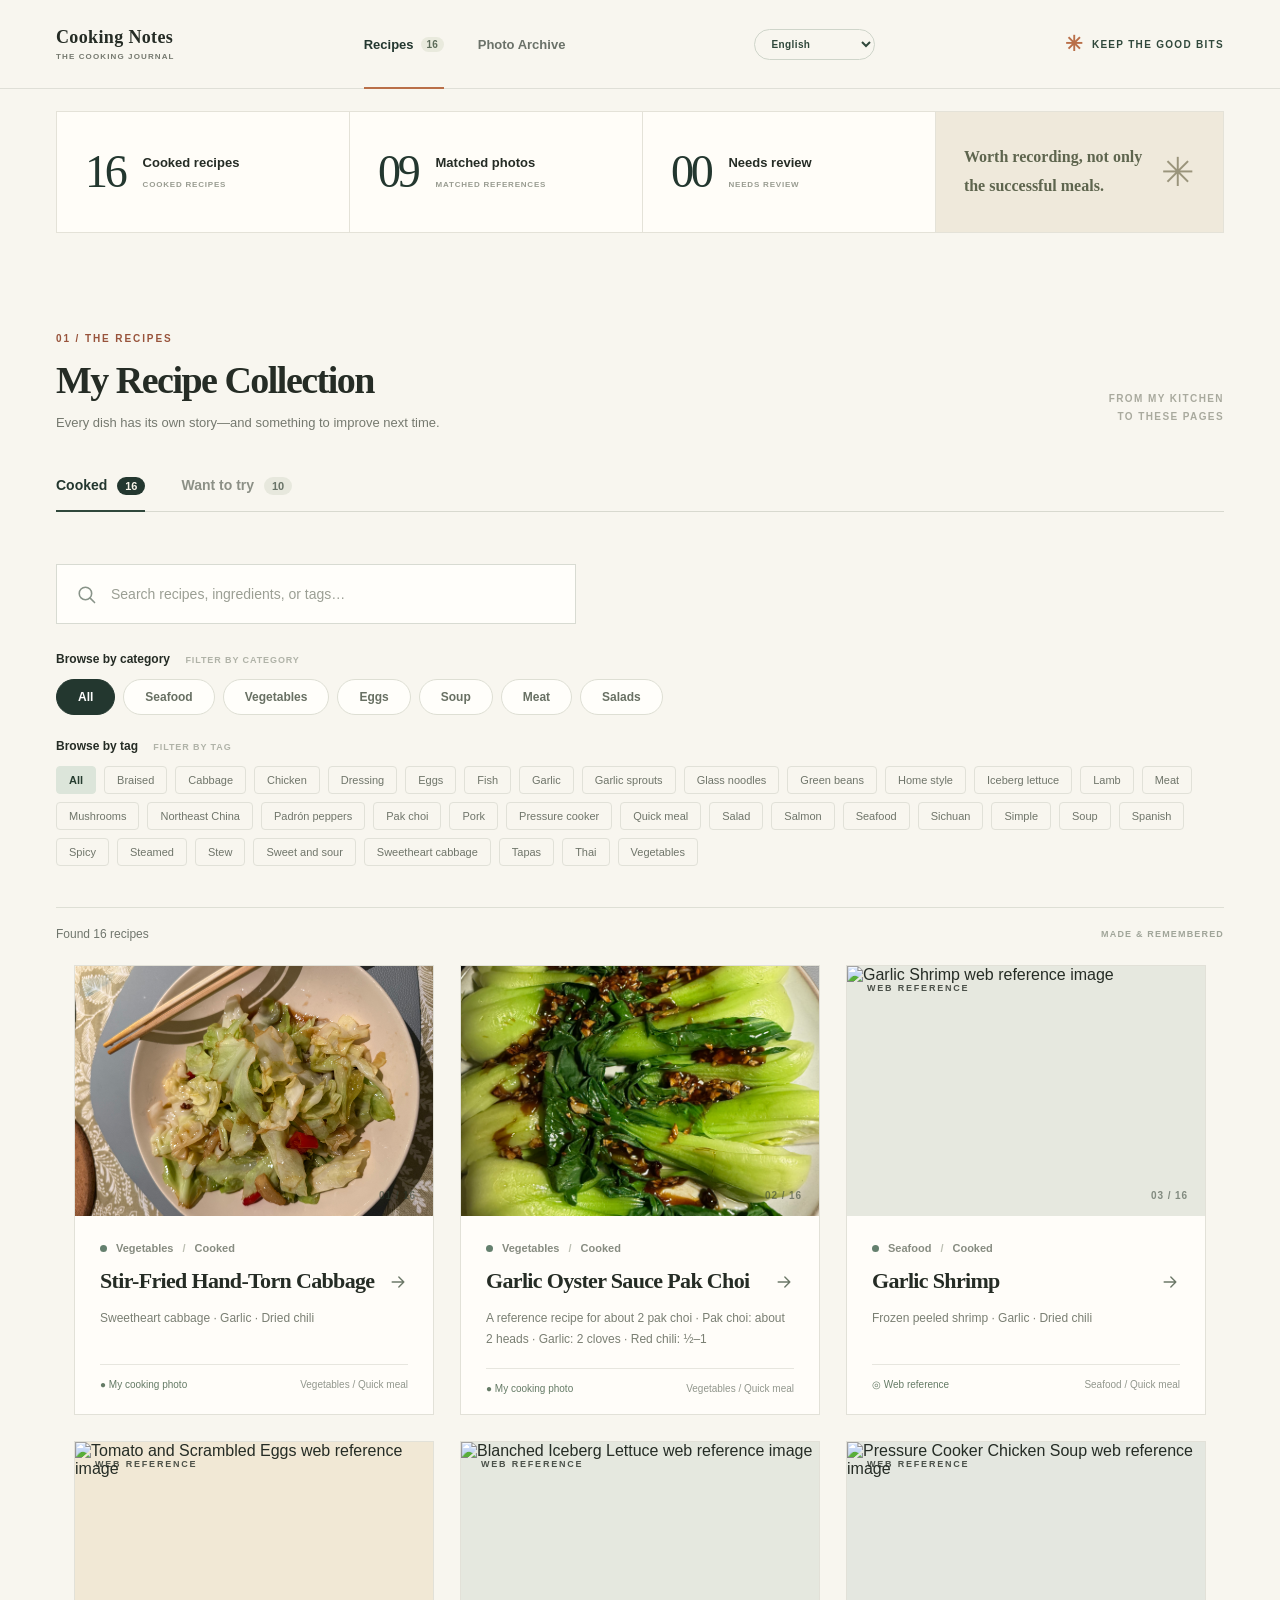
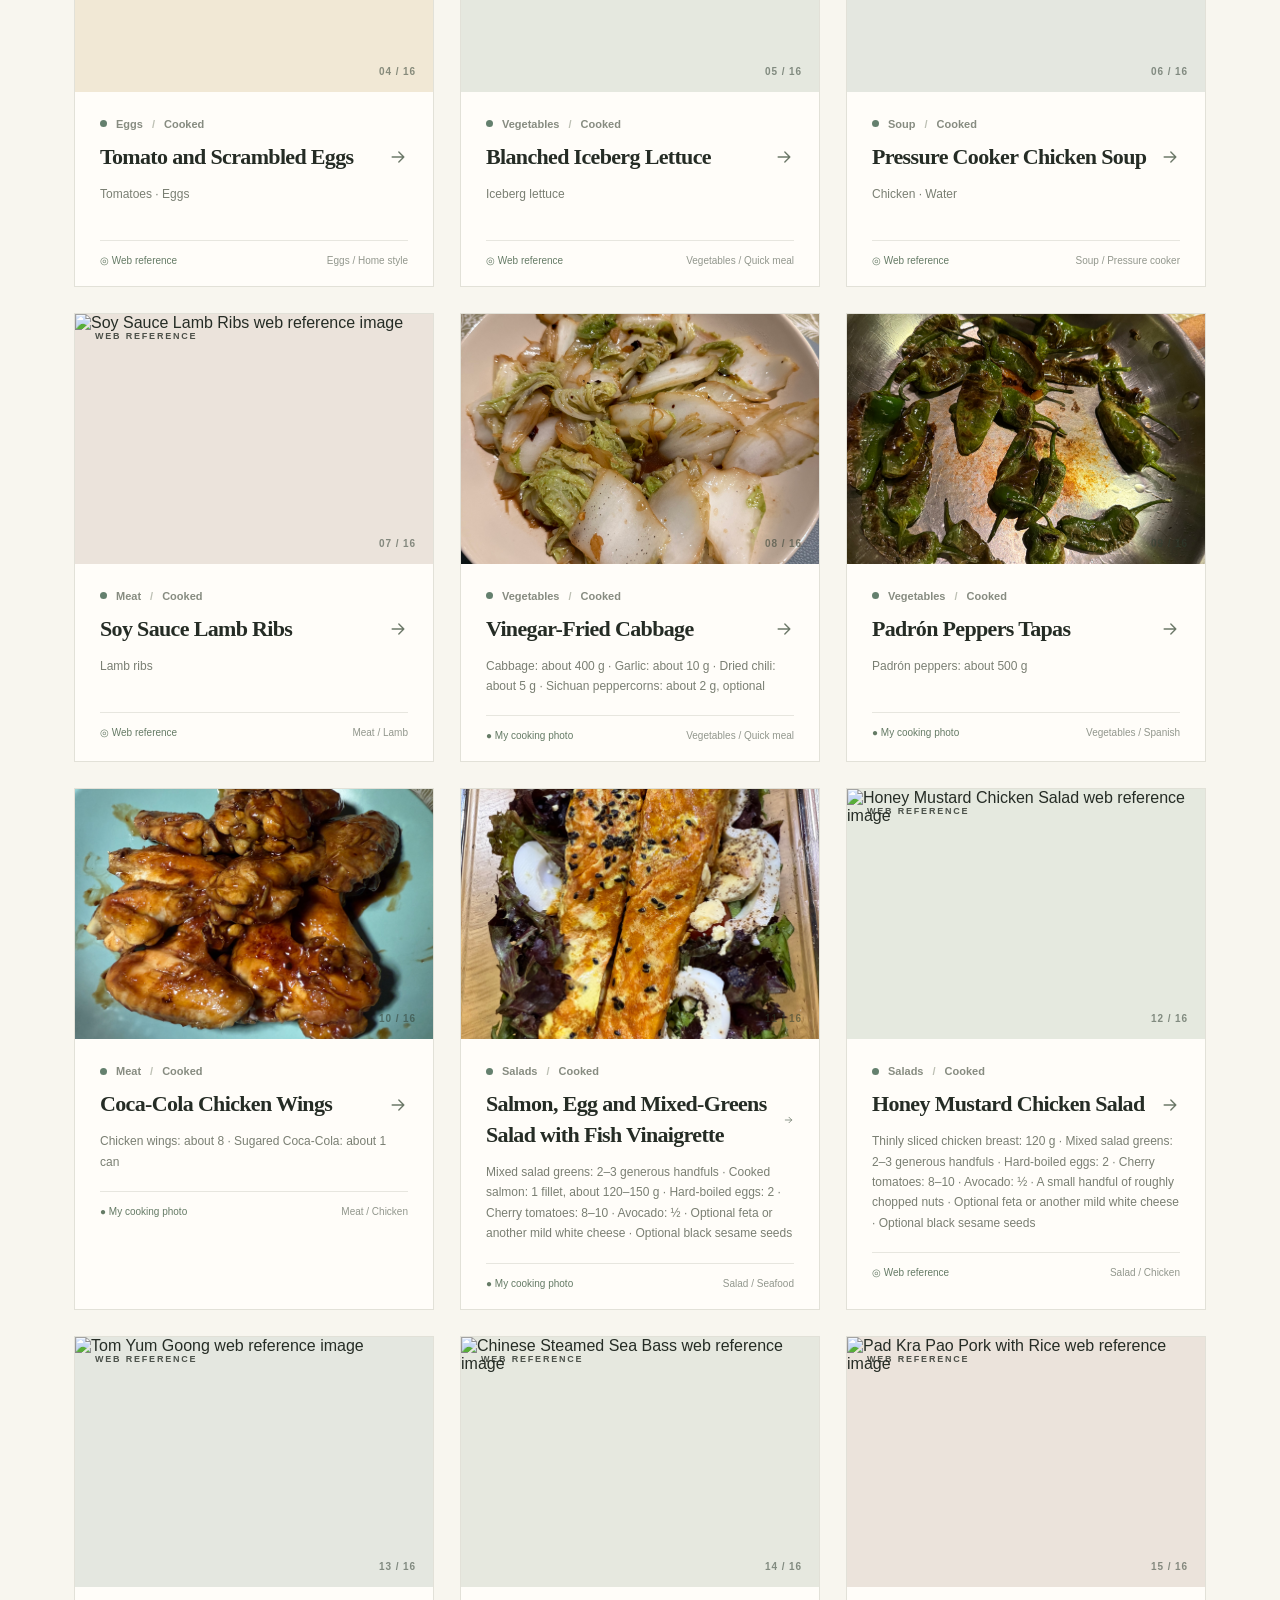
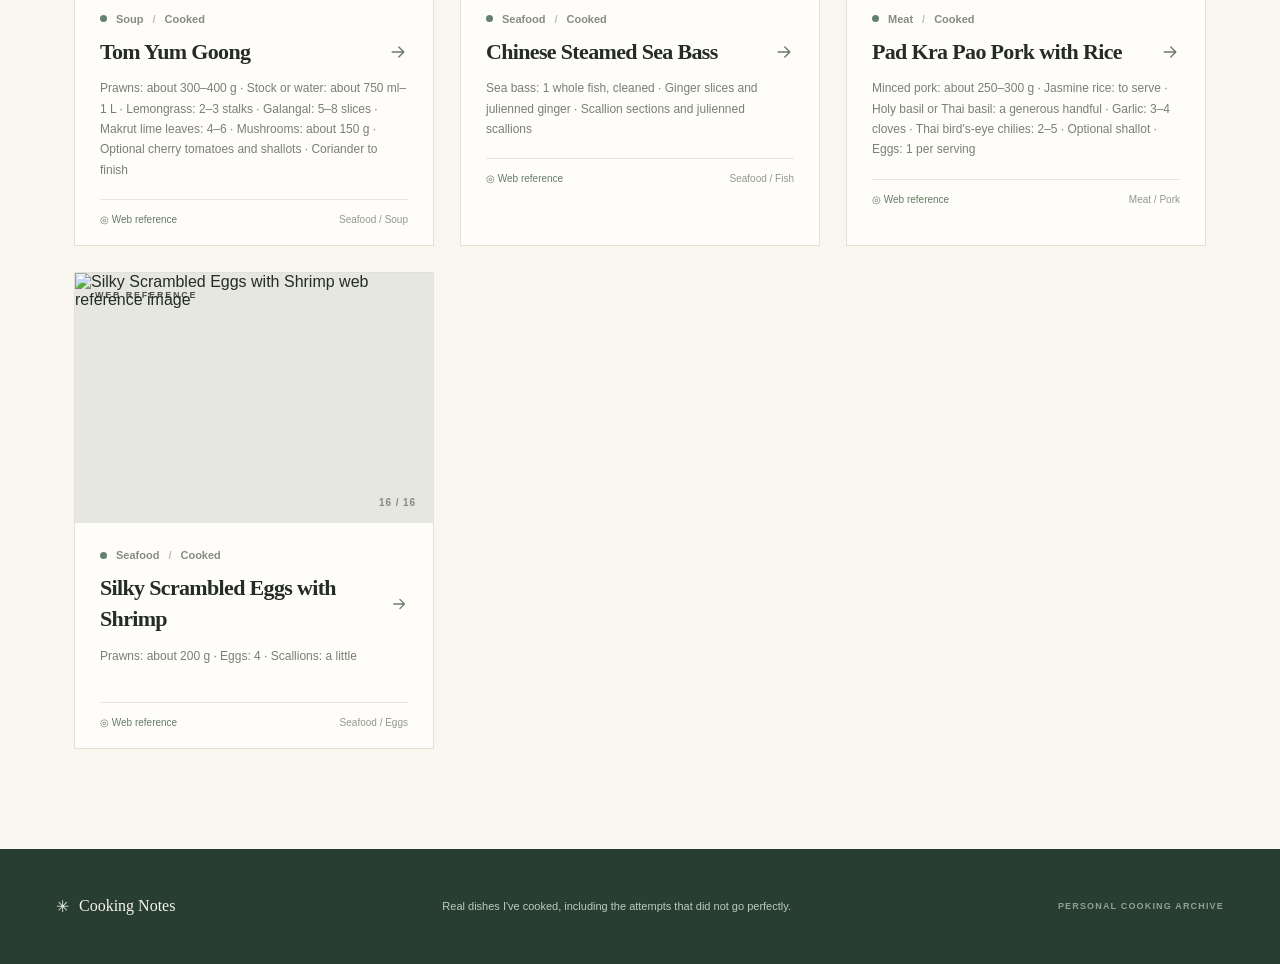
==== commit a3007f0d: "Add garlic stir-fried iceberg lettuce" ====
--- a/index.html
+++ b/index.html
@@ -7,7 +7,7 @@
   <meta name="description" content="一个个人烹饪档案：记住每道菜的做法、真实经验和下次想改进的地方。" />
   <title>我的厨房笔记 · Cooking Notes</title>
   <link rel="stylesheet" href="./styles.css?rev=recipe-add-1" />
-  <script id="cookbook-data" type="application/json">{"recipes":[{"id":"hand-torn-cabbage","title":"手撕包菜","status":"cooked","cuisine":"Chinese","category":"蔬菜","tags":["vegetables","quick-meal","sweetheart-cabbage"],"cover":"../../images/photos/hand-torn-cabbage-2026-10-12.jpg","ingredients":["Sweetheart Cabbage","蒜","干辣椒"],"seasonings":[],"instructions":["包菜撕成块，洗净并充分沥干。","蒜切末，干辣椒剪段。","锅充分预热，加油。","蒜和干辣椒短暂爆香。","先放比较厚的菜梗，再放叶子。","大火快速翻炒。","最后加入生抽、醋和糖。"],"experience":["已实际做过，但上次效果不够理想。","实际炒了约 5 分钟。","菜比较嫩，但是缺少焦香。","盘底有一些水。","醋用到约 1 tbsp，可能偏多。"],"improvements":["包菜洗完充分沥干。","锅要更热。","菜太多可以分批炒。","减少频繁翻动。","尝试把炒制时间缩短到约 2–3 分钟。","醋先用 1 tsp。"],"nextSeasonings":["生抽：2 tsp","醋：1 tsp","糖：¼–½ tsp"],"notes":[],"sources":[],"filename":"recipes/cooked/hand-torn-cabbage.md","referenceImage":null,"photos":[{"originalFile":"IMG_0497.HEIC","displayFile":"hand-torn-cabbage-2026-10-12.jpg","date":"2026-10-12","identifiedAs":"手撕包菜","matchStatus":"matched","recipeId":"hand-torn-cabbage","note":"可靠匹配手撕包菜；不能仅凭照片确定是哪一次尝试。","available":true,"publicPath":"./images/photos/hand-torn-cabbage-2026-10-12.jpg"},{"originalFile":"IMG_0633.HEIC","displayFile":"hand-torn-cabbage-2026-10-29.jpg","date":"2026-10-29","identifiedAs":"手撕包菜","matchStatus":"matched","recipeId":"hand-torn-cabbage","note":"可靠匹配手撕包菜；不能仅凭照片确定是哪一次尝试。","available":true,"publicPath":"./images/photos/hand-torn-cabbage-2026-10-29.jpg"}]},{"id":"garlic-oyster-sauce-pak-choi","title":"蒜蓉蚝油 Pak Choi","status":"cooked","cuisine":"Chinese","category":"蔬菜","tags":["vegetables","quick-meal","pak-choi"],"cover":"../../images/photos/garlic-oyster-sauce-pak-choi-2026-10-25.jpg","ingredients":["参考配方约适合 2 颗 Pak Choi：","Pak Choi：约 2 颗","蒜：2 瓣","红辣椒：半根至 1 根"],"seasonings":["蚝油：1 tbsp","生抽：1 tsp","老抽：少许，可选","香油：½ tsp","玉米淀粉：¼ tsp 或更少","水：约 3 tbsp，可根据浓稠度增加"],"instructions":["Pak Choi 洗净，对半或切成四份。","菜梗先接触沸水约 10–15 秒，再将叶子放进去短暂焯熟。","捞出充分沥干。","锅中加油，将蒜和红辣椒炒香。","加入提前混合好的酱汁，稍微煮至浓稠。","浇在 Pak Choi 上。"],"experience":["已实际做过，并且拍了照片。","上次菜叶有点软。","上次酱汁偏浓，而且量稍多。"],"improvements":["缩短焯水时间。","减少玉米淀粉或增加一点水。","不需要浇太多酱汁。"],"nextSeasonings":[],"notes":[],"sources":["Khin's Kitchen — Pak Choi with Garlic Sauce（原始菜谱名称；当前记录未提供链接）"],"filename":"recipes/cooked/garlic-oyster-sauce-pak-choi.md","referenceImage":null,"photos":[{"originalFile":"IMG_0579.HEIC","displayFile":"garlic-oyster-sauce-pak-choi-2026-10-25.jpg","date":"2026-10-25","identifiedAs":"蒜蓉蚝油 Pak Choi","matchStatus":"matched","recipeId":"garlic-oyster-sauce-pak-choi","note":"可靠匹配该菜谱。","available":true,"publicPath":"./images/photos/garlic-oyster-sauce-pak-choi-2026-10-25.jpg"}]},{"id":"garlic-shrimp","title":"蒜香虾仁","status":"cooked","cuisine":"Chinese","category":"海鲜","tags":["seafood","quick-meal"],"cover":null,"ingredients":["冷冻去壳虾仁","蒜","干辣椒"],"seasonings":["生抽","蚝油","糖"],"instructions":["虾仁解冻，沥干并擦去多余水分。","蒜切末，干辣椒剪段，可以去籽。","小火用油爆香蒜末和干辣椒。","加入虾仁炒至完全熟透。","加入生抽、蚝油和少量糖，翻炒均匀。"],"experience":["已实际做过。","干辣椒去籽可以减少辣度。","蒜和干辣椒不要炒焦，否则会发苦。","冷冻虾仁需要尽量沥干水分。"],"improvements":[],"nextSeasonings":[],"notes":["上图是网络参考图，不是本人的实拍照片。"],"sources":["网络参考图来源：[The Kitchn — Garlic Butter Shrimp](https://www.thekitchn.com/garlic-butter-shrimp-265172)"],"filename":"recipes/cooked/garlic-shrimp.md","referenceImage":"https://cdn.apartmenttherapy.info/image/upload/v1784063282/k/archive/4d14d19b855023bfdb66a6a99bb9dd78fb2894a0_landscape.jpg","photos":[]},{"id":"tomato-and-eggs","title":"西红柿炒鸡蛋","status":"cooked","cuisine":"Chinese","category":"鸡蛋","tags":["eggs","home-style"],"cover":null,"ingredients":["番茄","鸡蛋"],"seasonings":["盐","糖","油"],"instructions":["鸡蛋打散，先炒至凝固，盛出来。","番茄切块，放入锅中加盐炒软。","适当压碎番茄，让它释放汁水。","加入炒好的鸡蛋。","用糖和盐调整味道。"],"experience":["已实际做过，但上次不太成功。","英国买的番茄比较硬。","番茄炒了以后仍然保持块状，很难炒出番茄汁。","加水后，最后还是变得比较干。"],"improvements":["买成熟、偏软的番茄。","番茄先单独炒 4–6 分钟。","可以盖盖子稍微焖一下。","必要时加少量番茄酱辅助出汁。"],"nextSeasonings":[],"notes":["上图是网络参考图，不是本人的实拍照片。"],"sources":["网络参考图来源：[爱料理 — 蕃茄炒蛋](https://icook.tw/recipes/59691)"],"filename":"recipes/cooked/tomato-and-eggs.md","referenceImage":"https://tokyo-kitchen.icook.network/uploads/step/cover/234334/8b9d5fb97aab0b68.jpg","photos":[]},{"id":"blanched-iceberg-lettuce","title":"白灼生菜","status":"cooked","cuisine":"Chinese","category":"蔬菜","tags":["vegetables","quick-meal","iceberg-lettuce"],"cover":null,"ingredients":["Iceberg Lettuce"],"seasonings":["蒜","蚝油","生抽","糖","油"],"instructions":["生菜洗净，适当撕开。","在沸水中短时间焯熟。","捞出沥干。","用蒜、生抽、蚝油、糖和少量水制作酱汁。","将酱汁浇在生菜上。"],"experience":["已实际做过，觉得很好吃。"],"improvements":[],"nextSeasonings":[],"notes":["上图是网络参考图，不是本人的实拍照片。"],"sources":["网络参考图来源：[DelishHomeCook — Iceberg Lettuce with Oyster Sauce](https://delishhomecook.com/2017/07/28/blanched_lettuce/)"],"filename":"recipes/cooked/blanched-iceberg-lettuce.md","referenceImage":"https://delishhomecook.files.wordpress.com/2017/07/dsc01959-small.jpg","photos":[]},{"id":"pressure-cooker-chicken-soup","title":"高压锅鸡汤","status":"cooked","cuisine":"Chinese","category":"汤","tags":["soup","pressure-cooker","simple"],"cover":null,"ingredients":["鸡","水"],"seasonings":[],"instructions":["将鸡放进高压锅。","加水。","用高压锅煮汤。以前提到过约 1 小时，但具体高压烹饪时间和模式尚未确认。"],"experience":["已实际做过。","具体调味料、鸡肉用量和高压烹饪时间尚未记录，下一次做的时候可以补充。"],"improvements":[],"nextSeasonings":[],"notes":["上图是网络参考图，不是本人的实拍照片。"],"sources":["网络参考图来源：[Wikimedia Commons — Chinese Food - Chicken Soup](https://commons.wikimedia.org/wiki/File:Chinese_Food_-_Chicken_Soup.JPG)（CC BY-SA 3.0）"],"filename":"recipes/cooked/pressure-cooker-chicken-soup.md","referenceImage":"https://upload.wikimedia.org/wikipedia/commons/4/47/Chinese_Food_-_Chicken_Soup.JPG","photos":[]},{"id":"soy-sauce-lamb-ribs","title":"酱油羊排","status":"cooked","cuisine":"Chinese","category":"肉类","tags":["meat","lamb","home-style"],"cover":null,"ingredients":["羊排"],"seasonings":["酱油"],"instructions":[],"experience":["已实际做过。","这道菜是自己随意调制的酱油风味，不是严格按照某个中餐菜谱做的。"],"improvements":[],"nextSeasonings":[],"notes":["上图是网络参考图，不是本人的实拍照片；图片展示的是相近的红烧羊排风格，不代表这道菜的实际成品。"],"sources":["网络参考图来源：[搜狐 — 红烧羊肉/羊排相关图片](https://www.sohu.com/a/840072712_121106832)"],"filename":"recipes/cooked/soy-sauce-lamb-ribs.md","referenceImage":"https://q7.itc.cn/q_70/images03/20241220/396b5f5ba7764e2a8b6789eb6a0640f6.jpeg","photos":[]},{"id":"vinegar-braised-cabbage","title":"醋溜白菜","status":"cooked","cuisine":"Chinese","category":"蔬菜","tags":["vegetables","quick-meal","cabbage"],"cover":"../../images/photos/stir-fried-cabbage-vegetable-review-2026-10-15.jpg","ingredients":["白菜／大白菜：约 400 g","蒜：约 10 g","干辣椒：约 5 g","花椒：约 2 g，可选"],"seasonings":["陈醋：约 20 ml","生抽：约 10 ml","白砂糖：约 5 g","盐：约 3 g","食用油：约 25 ml"],"instructions":["将白菜帮和叶分开；白菜帮斜切成片，白菜叶撕成大块。","锅烧热加油，放入花椒小火炸香后捞出。","加入干辣椒段和蒜片，短暂爆香。","转大火，先加入白菜帮快速翻炒约 1 分钟，再加入白菜叶翻炒约 30 秒。","沿锅边淋入陈醋，快速翻炒。","加入生抽、糖和盐，翻炒均匀后立即出锅。"],"experience":["已实际做过，并拍了照片。"],"improvements":["下次改进尚未记录。公开参考做法强调大火快炒、帮叶分开，以减少出水并保持脆感；是否适合下一次实际尝试，之后再记录。"],"nextSeasonings":[],"notes":["上面的用量和步骤是根据公开常见做法整理的参考版本，不代表 2026-10-15 这次照片对应的确切用量或步骤。"],"sources":["醋溜白菜参考做法：[理科生下厨房](https://scicook.com/recipes/vinegar-cabbage/)"],"filename":"recipes/cooked/vinegar-braised-cabbage.md","referenceImage":null,"photos":[{"originalFile":"IMG_0504.HEIC","displayFile":"stir-fried-cabbage-vegetable-review-2026-10-15.jpg","date":"2026-10-15","identifiedAs":"醋溜白菜","matchStatus":"matched","recipeId":"vinegar-braised-cabbage","note":"用户确认这是醋溜白菜。","available":true,"publicPath":"./images/photos/stir-fried-cabbage-vegetable-review-2026-10-15.jpg"}]},{"id":"padron-peppers-tapas","title":"Padrón Peppers Tapas","status":"cooked","cuisine":"Spanish","category":"蔬菜","tags":["vegetables","spanish","tapas","padron-peppers"],"cover":"../../images/photos/pan-fried-green-peppers-review-2026-10-17.jpg","ingredients":["Padrón peppers：约 500 g"],"seasonings":["西班牙橄榄油：适量（公开参考版本约 300 ml）","海盐片：适量"],"instructions":["Padrón peppers 洗净，并充分沥干水分。","锅中加入橄榄油并充分加热。","放入辣椒，煎炸至表皮起泡并呈金黄色。","捞出沥去多余油分，装盘后撒上海盐，趁热食用。"],"experience":["已实际做过，并拍了照片。","这道菜是西班牙 tapas。"],"improvements":[],"nextSeasonings":[],"notes":["上面的用量和步骤是根据西班牙常见 tapas 做法整理的参考版本，不代表 2026-10-17 这次照片对应的确切用量或步骤。"],"sources":["Padrón peppers 参考做法：[Foods and Wines from Spain](https://www.foodswinesfromspain.com/en/fws-academy/recipes/2017/october/padron-peppers)"],"filename":"recipes/cooked/padron-peppers-tapas.md","referenceImage":null,"photos":[{"originalFile":"IMG_0531.HEIC","displayFile":"pan-fried-green-peppers-review-2026-10-17.jpg","date":"2026-10-17","identifiedAs":"Padrón Peppers Tapas","matchStatus":"matched","recipeId":"padron-peppers-tapas","note":"用户确认这是西班牙 Padrón peppers tapas。","available":true,"publicPath":"./images/photos/pan-fried-green-peppers-review-2026-10-17.jpg"}]},{"id":"coca-cola-chicken-wings","title":"可乐鸡翅","status":"cooked","cuisine":"Chinese","category":"肉类","tags":["meat","chicken","home-style"],"cover":"../../images/photos/soy-glazed-chicken-review-2026-10-25.jpg","ingredients":["鸡翅：约 8 只","含糖可乐：约 1 罐"],"seasonings":["盐：适量","料酒：约 1 tbsp","生抽：约 10 ml","老抽：约 5–7 ml","姜片：约 5 片","桂皮：半支至 1 支，可选","八角：可选"],"instructions":["在鸡翅两面划刀或扎孔，帮助入味；可用料酒和老抽腌制约 30 分钟至 2 小时。","鸡翅冷水下锅，可加入姜片；煮开并撇去浮沫后捞出，用温水冲净并擦干。","锅烧热，将鸡翅小火煎至两面金黄。","加入可乐、料酒、生抽、老抽和可选的桂皮、八角；液体以接近没过鸡翅为宜。","小火炖煮至鸡翅熟透、汤汁明显减少。","转大火收汁，让浓稠酱汁裹在鸡翅表面；最后按需要补盐。"],"experience":["已实际做过，并拍了照片。"],"improvements":[],"nextSeasonings":[],"notes":["上面的用量和步骤是根据公开常见做法整理的参考版本，不代表 2026-10-25 这次照片对应的确切用量或步骤。"],"sources":["可乐鸡翅参考做法：[下厨房](https://m.xiachufang.com/recipe/1000229/)","可乐鸡翅常见做法概述：[维基百科](https://zh.wikipedia.org/wiki/可乐鸡翅)"],"filename":"recipes/cooked/coca-cola-chicken-wings.md","referenceImage":null,"photos":[{"originalFile":"IMG_0581.HEIC","displayFile":"soy-glazed-chicken-review-2026-10-25.jpg","date":"2026-10-25","identifiedAs":"可乐鸡翅","matchStatus":"matched","recipeId":"coca-cola-chicken-wings","note":"用户确认这是可乐鸡翅。","available":true,"publicPath":"./images/photos/soy-glazed-chicken-review-2026-10-25.jpg"}]},{"id":"fish-vinaigrette","title":"三文鱼鸡蛋混合生菜沙拉（Fish Vinaigrette）","status":"cooked","cuisine":"Western","category":"沙拉","tags":["salad","seafood","salmon","simple"],"cover":"../../images/photos/fish-vinaigrette-1.jpg","ingredients":["混合生菜：2–3 大把，例如绿叶生菜和红叶生菜","熟三文鱼：1 片，约 120–150 g，简单调味后掰成大块","水煮蛋：2 个，对半或切成四块","樱桃番茄：8–10 个，对半切开","牛油果：½ 个，切片或切丁","可选：少量菲达奶酪或其他味道温和的白奶酪","可选：黑芝麻，最后撒上"],"seasonings":["特级初榨橄榄油：3 份","醋：1 份","盐：适量","黑胡椒：适量","意大利综合香料：适量"],"instructions":["制作油醋汁：将橄榄油、醋、盐、黑胡椒和意大利综合香料放入一个最小的透明密封容器中，盖紧后摇匀。","组合沙拉：把混合生菜放入大盘，加入樱桃番茄和牛油果，再摆上三文鱼和水煮蛋。","完成：按喜好加入奶酪和黑芝麻。再次摇匀油醋汁，淋在沙拉上后立即食用。"],"experience":["已实际做过，并拍下了两张成品照片。"],"improvements":[],"nextSeasonings":[],"notes":[],"sources":[],"filename":"recipes/cooked/fish-vinaigrette.md","referenceImage":null,"photos":[{"originalFile":"fish-vinaigrette-1.jpg","displayFile":"fish-vinaigrette-1.jpg","date":"日期未记录","identifiedAs":"三文鱼鸡蛋混合生菜沙拉","matchStatus":"matched","recipeId":"fish-vinaigrette","note":"随鱼汁油醋汁菜谱提供的个人实拍照片。","available":true,"publicPath":"./images/photos/fish-vinaigrette-1.jpg"},{"originalFile":"fish-vinaigrette-2.jpg","displayFile":"fish-vinaigrette-2.jpg","date":"日期未记录","identifiedAs":"三文鱼鸡蛋混合生菜沙拉","matchStatus":"matched","recipeId":"fish-vinaigrette","note":"随鱼汁油醋汁菜谱提供的个人实拍照片。","available":true,"publicPath":"./images/photos/fish-vinaigrette-2.jpg"}]},{"id":"honey-mustard-chicken-salad-sauce","title":"蜂蜜芥末鸡肉沙拉","status":"cooked","cuisine":"Western","category":"沙拉","tags":["salad","chicken","dressing","simple"],"cover":null,"ingredients":["薄切鸡胸肉：120 g，可以使用超市购买的熟鸡肉片，或将熟鸡胸肉切薄","混合生菜：2–3 大把，例如绿叶生菜和红叶生菜","水煮蛋：2 个，对半或切成四块","樱桃番茄：8–10 个，对半切开","牛油果：½ 个，切片或切丁","坚果：一小把，粗略切碎，例如杏仁、核桃或腰果","可选：少量菲达奶酪或其他味道温和的白奶酪","可选：黑芝麻，最后撒上"],"seasonings":["特级初榨橄榄油：1 tbsp（15 ml）","第戎芥末：1 tbsp（15 g）；也可以用 2 tsp 第戎芥末加 1 tsp 粒粒芥末增加口感","蜂蜜：2 tsp（10 ml）","苹果醋或新鲜柠檬汁：1 tsp（5 ml），用来平衡甜味并帮助乳化","细海盐：1 小撮","现磨黑胡椒：1 小撮","可选：极少量蒜粉或一小撮切碎的新鲜细香葱"],"instructions":["准备鸡肉：如果使用生鸡胸肉，用盐和胡椒调味，彻底煮熟后稍微静置，再切成薄片；如果使用现成的熟鸡肉片，可直接使用。","混合酱汁底：在小碗中将芥末、蜂蜜、醋（或柠檬汁）、盐和黑胡椒搅拌至完全顺滑。","乳化橄榄油：一边快速搅拌，一边慢慢将橄榄油细细地倒入芥末混合物中，直到酱汁变得有光泽并稍微变稠。","调整浓稠度：尝味后按需要调整。如果想让酱汁更适合淋在嫩叶上，可以加入 ½ tsp 温水搅匀。","组合沙拉：把生菜、樱桃番茄和牛油果放入碗中，摆上水煮蛋、薄切鸡肉和坚果，再加入可选的奶酪和黑芝麻。","拌匀后食用：将一半酱汁拌入鸡肉，另一半在上桌前立即淋到生菜上。"],"experience":[],"improvements":[],"nextSeasonings":[],"notes":["这个配方按 120 g 鸡肉计算，大约可得到 2½ tbsp 乳化酱汁，足够拌鸡肉并调味一份配菜沙拉。","如果使用生鸡肉，可以在煎好后转小火，在锅中加入 1 tbsp 酱汁，让鸡肉裹上酱汁并轻微焦糖化 30–45 秒；剩下的酱汁冷拌沙拉。","网络参考图只用于帮助想象成品，不是个人实拍照片。"],"sources":["参考做法与图片来源：[Savory Spiral — Honey Mustard Chicken Salad](https://savoryspiral.com/honey-mustard-chicken-salad-fresh-and-tasty-delight/)"],"filename":"recipes/cooked/honey-mustard-chicken-salad-sauce.md","referenceImage":"https://cdn.savoryspiral.com/images/4fbd47ed-cafc-4850-a252-42136aacfcce_3a17056e.webp","photos":[]},{"id":"red-braised-pork","title":"红烧肉","status":"to-try","cuisine":"Chinese","category":"其他","tags":["meat","pork","braised","home-style"],"cover":null,"ingredients":["五花肉：约 500 g，切成 3–4 cm 方块","姜：约 5 片","葱：2–3 段"],"seasonings":["冰糖：约 25–30 g","生抽：约 2 tbsp","老抽：约 1 tbsp，用于上色，可按颜色减少","料酒或绍兴酒：约 2 tbsp","八角：1–2 个","桂皮：1 小段，可选","水：足量，接近没过猪肉","盐：最后按味道调整"],"instructions":["五花肉冷水下锅，加入少量姜片，煮开后撇去浮沫，捞出并擦干。","锅中少油，将五花肉各面煎至微微金黄，先盛出。","锅中留少量油，加入冰糖，小火加热至融化并呈琥珀色；不要炒焦。","放回五花肉，加入姜、葱、八角和桂皮，翻匀上色。","加入生抽、老抽和料酒，再加入足量热水。","煮开后转小火，盖盖炖约 60–90 分钟，直到肉变软。","打开锅盖转中高火收汁，尝味后再决定是否加盐。"],"experience":[],"improvements":[],"nextSeasonings":[],"notes":["这是一个典型的红烧肉参考版本，实际用量和炖煮时间等做过后再记录。","网络参考图只用于帮助想象成品，不是个人实拍照片。"],"sources":["参考做法：[TravelChinaGuide — Red Braised Pork](https://www.travelchinaguide.com/tour/food/chinese-cooking/stewed-pork.htm)"],"filename":"recipes/cooked/red-braised-pork.md","referenceImage":"https://imgs.shanghaifoodmenu.com/uploads/images/202606/shanghai_braised_pork_belly_1200.webp","photos":[]},{"id":"dongbei-chicken-mushroom-stew","title":"小鸡炖蘑菇","status":"to-try","cuisine":"Chinese","category":"其他","tags":["meat","chicken","mushrooms","stew","home-style"],"cover":null,"ingredients":["鸡块：约 700 g，可用鸡腿、鸡翅或带骨鸡块","干榛蘑：约 30 g；也可以用干香菇替代","姜：约 5 片","葱：2–3 段"],"seasonings":["生抽：约 2 tbsp","老抽：约 1 tsp，可选","料酒：约 1 tbsp","八角：1 个","香叶：1–2 片，可选","盐：适量","水或泡蘑菇的水：足量"],"instructions":["干蘑菇提前泡软，洗净并保留清澈的泡蘑菇水。","鸡块冷水下锅，煮开后撇去浮沫，捞出并冲洗干净。","锅中加油，放入姜片和葱段炒香，再加入鸡块翻炒至表面略微上色。","加入生抽、老抽、料酒、八角和香叶，翻炒均匀。","倒入泡蘑菇水或热水，加入蘑菇；煮开后转小火，盖盖炖约 30–45 分钟。","鸡肉变软后开盖收汁，按味道加盐，趁热食用。"],"experience":[],"improvements":[],"nextSeasonings":[],"notes":["小鸡炖蘑菇是东北风味炖菜，传统上常用榛蘑；买不到时可用香菇等干蘑菇替代。","这是一个典型参考版本，实际鸡肉部位、蘑菇种类和时间等做过后再记录。","网络参考图不是个人实拍照片。"],"sources":["参考背景：[人民网 — 小鸡炖蘑菇](https://health.people.com.cn/n1/2018/0707/c14739-30132623.html)","参考做法：[DayDayCook — 小鸡炖蘑菇](https://www.daydaycook.com/zh-Hans/recipe/braised-chicken-with-mushroom-and-noodle)"],"filename":"recipes/cooked/dongbei-chicken-mushroom-stew.md","referenceImage":"https://i2.kknews.cc/0rTuV5ugw5jUWA5qflm4zohzGCY-Gmjfb1s8lgKV_40/0.jpg","photos":[]},{"id":"chicken-glass-noodle-stew","title":"鸡肉炖粉条","status":"to-try","cuisine":"Chinese","category":"其他","tags":["meat","chicken","glass-noodles","stew","home-style"],"cover":null,"ingredients":["鸡腿或鸡块：约 500 g","粉条：约 100 g，提前泡软","姜：约 5 片","蒜：2 瓣，可选","葱：2–3 段"],"seasonings":["生抽：约 2 tbsp","老抽：约 1 tsp，可选","料酒：约 1 tbsp","八角：1 个，可选","盐：适量","黑胡椒：适量","水或鸡汤：足量"],"instructions":["粉条按包装说明泡软；如果很长，可以剪成适合入口的长度。","鸡块擦干，锅中加油，将鸡块煎至表面微微金黄。","加入姜、蒜、葱和八角，炒出香味。","加入生抽、老抽和料酒，翻炒均匀后倒入热水或鸡汤。","煮开后转小火，盖盖炖至鸡肉基本熟透，约 25–35 分钟。","加入泡软的粉条，再炖约 5–10 分钟，直到粉条吸收汤汁但仍有弹性。","尝味后用盐和黑胡椒调整，趁热食用。"],"experience":[],"improvements":[],"nextSeasonings":[],"notes":["粉条要最后加入，避免长时间炖煮后过度吸水或变碎。","这是一个家常参考版本，实际鸡肉部位、粉条种类和调味比例等做过后再记录。","网络参考图不是个人实拍照片。"],"sources":["参考做法：[美食天下 — 鸡肉炖粉条](https://home.meishichina.com/recipe-423650.html)"],"filename":"recipes/cooked/chicken-glass-noodle-stew.md","referenceImage":"https://tukuimg.bdstatic.com/processed/061ba6143cc326d3266fec0536bf7b3d.jpeg%40s_0%2Cw_800%2Ch_1000%2Cq_80","photos":[]},{"id":"gambas-al-ajillo","title":"蒜香油浸虾（Gambas al Ajillo）","status":"to-try","cuisine":"Spanish","category":"其他","tags":["seafood","spanish","tapas","garlic","quick-meal"],"cover":null,"ingredients":["去壳虾仁：约 250–300 g，尽量擦干","特级初榨橄榄油：约 100–150 ml，要能在小锅中形成明显油层","蒜：4–6 瓣，切薄片","干辣椒：1–2 根，剪段或切圈","欧芹：少量，切碎，可选"],"seasonings":["盐：适量","黑胡椒：少量，可选","柠檬汁：少量，可选"],"instructions":["虾仁解冻后充分擦干；如果使用带壳虾，可以保留尾部或虾头增加风味。","在小铸铁锅或浅锅中加入橄榄油和蒜片，小火慢慢加热，让蒜释放香味但不要变焦。","加入干辣椒，继续加热片刻。","转中高火加入虾仁，加盐，快速翻动，直到虾仁变粉红并刚好熟透，通常每面约 1–2 分钟。","撒上欧芹，按喜好加少量柠檬汁，连同热油一起上桌，配面包蘸油食用。"],"experience":[],"improvements":[],"nextSeasonings":[],"notes":["你描述的“几个虾仁在一锅油里”的西班牙 tapas 很可能就是 Gambas al Ajillo，也叫 Spanish garlic prawns。","这道菜的重点是橄榄油、蒜和虾；虾不要煮太久，否则会变老。","网络参考图不是个人实拍照片。"],"sources":["参考背景：[Wikipedia — Gambas al Ajillo](https://en.wikipedia.org/wiki/Gambas_al_ajillo)","参考做法：[Table & Traditions — Gambas al Ajillo](https://www.tableandtraditions.com/recipes/gambas-al-ajillo)"],"filename":"recipes/cooked/gambas-al-ajillo.md","referenceImage":"https://dynamic-media-cdn.tripadvisor.com/media/photo-o/2e/52/a5/af/caption.jpg?h=1100&s=1&w=1100","photos":[]},{"id":"dry-fried-green-beans","title":"干煸四季豆","status":"to-try","cuisine":"Chinese","category":"其他","tags":["vegetables","green-beans","sichuan","spicy","quick-meal"],"cover":null,"ingredients":["四季豆：约 400–500 g，去两头并掰成段","猪肉末：约 100 g，可选","蒜：3–4 瓣，切末","姜：少量，切末，可选","干辣椒：4–6 根，剪段","花椒：少量"],"seasonings":["食用油：适量","生抽：约 1 tbsp","料酒：约 1 tsp，可选","糖：½ tsp，可选","盐：适量","碎米芽菜：少量，可选"],"instructions":["四季豆洗净后充分擦干或沥干，掰成段；水分太多容易溅油，也不容易煸出皱皮。","锅中加入比平时炒菜稍多的油，放入四季豆，中火煸炒至表面起皱、出现小焦斑，内部刚好熟透，盛出备用。","锅中留少量油，小火炒香花椒和干辣椒，再加入蒜末和姜末。","如果使用猪肉末，加入后炒至变色并略微焦香；可选加入米芽菜。","放回四季豆，加入生抽、料酒、糖和盐，大火快速翻匀。","炒至表面干爽、香味融合后立即出锅。"],"experience":[],"improvements":[],"nextSeasonings":[],"notes":["“干煸”的关键是先把四季豆煸到起皱并减少水分，再加入香料和调味料。","四季豆必须彻底加热至熟透，不要只追求表面焦香。","网络参考图不是个人实拍照片。"],"sources":["参考做法：[TravelChinaGuide — Sichuan Dry-fried Green Beans](https://www.travelchinaguide.com/tour/food/chinese-cooking/dryfried-green-beans.htm)"],"filename":"recipes/cooked/dry-fried-green-beans.md","referenceImage":"https://dw-media.tkww.hk/epaper/wwp/20221108/TXT_JPG/a17a10.jpg","photos":[]},{"id":"twice-cooked-pork","title":"回锅肉","status":"to-try","cuisine":"Chinese","category":"其他","tags":["meat","pork","sichuan","spicy","home-style"],"cover":null,"ingredients":["带皮五花肉：约 400–500 g","蒜苗：约 100–150 g，切段","姜：几片","葱：2–3 段","花椒：少量"],"seasonings":["郫县豆瓣酱：约 1 tbsp","豆豉：约 1 tsp，可选","生抽：约 1 tsp","料酒：约 1 tbsp","糖：½ tsp，可选","干辣椒：少量，可选"],"instructions":["五花肉整块冷水下锅，加入姜、葱和花椒，煮至刚刚熟透；捞出放凉后切成尽可能薄的片。","锅中不必加太多油，放入肉片，中火煸炒至边缘微卷并释放出油脂。","将肉片拨到一边，利用锅中的油炒香豆瓣酱、豆豉和干辣椒。","加入生抽、料酒和糖，翻炒使肉片均匀裹上红亮的酱汁。","先加入蒜苗较硬的茎段翻炒，再加入叶子，大火快速炒至断生。","立即出锅，配米饭食用。"],"experience":[],"improvements":[],"nextSeasonings":[],"notes":["回锅肉的核心是“先煮后炒”：肉片要薄，先把油脂煸出，再用豆瓣酱和蒜苗完成第二次烹调。","这是一个典型川菜参考版本，具体辣度和油量做过后再记录。","网络参考图不是个人实拍照片。"],"sources":["参考做法：[TravelChinaGuide — Twice Cooked Pork](https://www.travelchinaguide.com/tour/food/chinese-cooking/twice-cooked-pork.htm)"],"filename":"recipes/cooked/twice-cooked-pork.md","referenceImage":"https://chinawondersguide.com/uploads/76/a/c4f2ca20bcb0d46ec7507a6e055c36e7be9cc.jpeg","photos":[]},{"id":"hunan-stir-fried-pork","title":"小炒肉","status":"to-try","cuisine":"Chinese","category":"其他","tags":["meat","pork","spicy","home-style","quick-meal"],"cover":null,"ingredients":["猪肉：约 300–400 g，可用五花肉和瘦肉混合，切薄片","青椒或湖南椒：约 150–200 g，切斜片","蒜：2–3 瓣，切片或切末","姜：少量，可选","葱：少量，可选"],"seasonings":["生抽：约 1 tbsp","老抽：½ tsp，可选","蚝油：约 1 tsp，可选","料酒：约 1 tsp","盐：适量","糖：少量，可选","食用油：适量"],"instructions":["猪肉切成薄片；如果使用较瘦的肉，可以用少量生抽和料酒抓匀，静置片刻。","青椒洗净擦干，切成斜片；锅要充分预热。","先下猪肉片，中高火翻炒至变色并略微焦香；如果使用五花肉，煸出多余油脂。","加入蒜、姜和葱，快速炒香。","加入青椒，保持大火翻炒至表面出现轻微焦斑但仍有口感。","加入生抽、老抽、蚝油、料酒、盐和可选的糖，快速翻匀后立即出锅。"],"experience":[],"improvements":[],"nextSeasonings":[],"notes":["小炒肉通常突出猪肉香和辣椒香；辣椒不要炒得过软，表面有轻微起泡或焦斑会更香。","这是一个家常湖南风味参考版本，肉的部位和辣椒品种可以按实际购买情况调整。","网络参考图不是个人实拍照片。"],"sources":["参考背景与做法：[DayDayCook — 农家小炒肉](https://www.daydaycook.com/zh-Hans/recipe/hometown-stir-fried-pork)"],"filename":"recipes/cooked/hunan-stir-fried-pork.md","referenceImage":"https://res.cloudinary.com/dxocatyhb/image/upload/ar_16%3A9%2Cc_fit%2Cw_1000/v1732982664/stir-fried-pork-with-peppers.webp","photos":[]},{"id":"tom-yum-goong","title":"冬阴功","status":"cooked","cuisine":"Thai","category":"汤","tags":["seafood","soup","thai","spicy","simple"],"cover":null,"ingredients":["虾：约 300–400 g，去壳去虾线；虾壳可留作熬汤","高汤或水：约 750 ml–1 L","香茅：2–3 根，拍裂切段","南姜：约 5–8 片","青柠叶：4–6 片，撕开","蘑菇：约 150 g","小番茄：6–8 个，对半切开，可选","红葱头：2–3 个，可选","香菜：少量，出锅装饰"],"seasonings":["鱼露：约 2 tbsp，按口味调整","青柠汁：约 3–4 tbsp，最后加入","泰国小米椒：适量，拍碎或切段","泰式辣椒膏（Nam Prik Pao）：约 1 tsp，可选","棕榈糖或白糖：少量，可选","盐：适量"],"instructions":["如果保留虾壳，可以先用少量油炒香，再加入水或高汤煮出底味；也可以直接使用现成高汤。","加入香茅、南姜、青柠叶、红葱头和辣椒，煮 3–4 分钟，让香味进入汤中。","加入蘑菇和番茄，煮至刚刚变软。","加入鱼露和可选的辣椒膏、糖，搅匀后尝味。","加入虾，煮到虾变粉红、刚好熟透，通常只需要约 1–2 分钟。","关火后加入青柠汁，撒上香菜；最后用鱼露、酸度和辣度调整平衡。"],"experience":[],"improvements":[],"nextSeasonings":[],"notes":["青柠汁最后关火后加入，可以更好地保留酸味和香气。","这份记录是典型冬阴功参考版本；没有个人实拍照片。"],"sources":["参考做法：[SBS Food — Tom Yum Goong](https://www.sbs.com.au/food/the-cook-up-with-adam-liaw/recipe/tom-yum-goong/cnubotmaz)"],"filename":"recipes/cooked/tom-yum-goong.md","referenceImage":"https://topthairealty.com/storage/39/content-2-top-10-thai-street-foods-you-must-try-4-tom-yum-goong-soup-with-fresh-herbs-2025-10-17-06-52-28.png","photos":[]},{"id":"steamed-sea-bass","title":"清蒸鲈鱼","status":"cooked","cuisine":"Chinese","category":"海鲜","tags":["seafood","fish","steamed","simple"],"cover":null,"ingredients":["鲈鱼：1 条，处理干净","姜：数片，另切少量姜丝","葱：数段，另切少量葱丝"],"seasonings":["蒸鱼豉油：约 1–2 tbsp，按鱼的大小调整","食用油：约 2 tbsp，用于最后淋热油","料酒：少量，可选","盐：少量，可选"],"instructions":["鲈鱼处理干净，在鱼身两面各划几刀；用少量盐和料酒简单腌几分钟后擦干。","盘中铺姜片和葱段，放上鲈鱼，再在鱼身上放少量姜片。","水烧开后上锅，大火蒸约 8–12 分钟，具体时间根据鱼的大小调整。","用筷子插入鱼身最厚处确认已经熟透，取出后倒掉盘中蒸出的水分和姜葱。","换上姜丝和葱丝，沿盘边淋入蒸鱼豉油。","将食用油烧至冒烟或明显变热，均匀淋在葱姜丝上，立即食用。"],"experience":[],"improvements":[],"nextSeasonings":[],"notes":["清蒸鲈鱼的重点是鱼要新鲜、蒸锅水要先烧开，并避免蒸得过久。","这份记录是典型家常参考版本；没有个人实拍照片。"],"sources":["参考做法：[Woks of Love — Authentic Steamed Sea Bass](https://woksoflove.com/authentic-steamed-sea-bass-qing-zheng-lu-yu-15-minute-recipe/)"],"filename":"recipes/cooked/steamed-sea-bass.md","referenceImage":"https://tokyo-kitchen.icook.network/uploads/step/cover/1300978/b25caedd47065c93.jpg","photos":[]},{"id":"pad-kra-pao-pork","title":"泰式打抛猪饭","status":"cooked","cuisine":"Thai","category":"肉类","tags":["meat","pork","thai","spicy","quick-meal"],"cover":null,"ingredients":["猪肉末：约 250–300 g","茉莉香米饭：适量","打抛叶或圣罗勒：一大把；买不到时可用泰国罗勒作为替代","蒜：3–4 瓣，切碎","泰国小米椒：2–5 根，切碎，按辣度调整","红葱头：1–2 个，切片，可选","鸡蛋：每份 1 个"],"seasonings":["生抽：约 1 tbsp","鱼露：约 1 tbsp","蚝油：约 1 tsp","糖：½–1 tsp","清水：少量，用于调开酱汁","食用油：煎蛋和炒肉使用"],"instructions":["将生抽、鱼露、蚝油、糖和少量清水混合成酱汁。","锅中加入比平时煎蛋稍多的油，煎鸡蛋至边缘酥脆、蛋白凝固而蛋黄仍可保持流心，盛出备用。","用锅中余油炒香蒜、辣椒和红葱头。","加入猪肉末，大火翻炒并压散，炒至变色并略微焦香。","倒入酱汁，继续翻炒至汤汁基本收干并裹住肉末。","关火后加入打抛叶或罗勒叶，利用余温炒至刚刚萎缩。","将打抛猪盖在米饭上，放上煎蛋立即食用。"],"experience":[],"improvements":[],"nextSeasonings":[],"notes":["你描述的“猪肉、很辣的酱、米饭和煎蛋”就是泰国常见的 Pad Kra Pao（打抛饭）组合。","这份记录是典型猪肉版本；没有个人实拍照片。"],"sources":["参考做法：[Kitchen Stories — Pad Kra Pao](https://www.kitchenstories.com/en/recipes/pad-kra-pao-thai-holy-basil-and-pork-stir-fry)"],"filename":"recipes/cooked/pad-kra-pao-pork.md","referenceImage":"https://www.cooking-therapy.com/wp-content/uploads/2024/02/Pad-Kra-Pao-10-683x1024.jpg","photos":[]},{"id":"stir-fried-garlic-sprouts","title":"清炒蒜苗","status":"to-try","cuisine":"Chinese","category":"蔬菜","tags":["vegetables","garlic-sprouts","simple","quick-meal"],"cover":null,"ingredients":["蒜苗：约 300–400 g，洗净切段","蒜：1 瓣，可选"],"seasonings":["食用油：适量","盐：适量","生抽：少量，可选","糖：一小撮，可选"],"instructions":["蒜苗洗净并充分沥干，把较粗的根部和嫩叶分开。","锅充分预热后加油，先放蒜苗根部，大火快速翻炒。","根部开始变软后加入叶子和可选的蒜末，继续翻炒至颜色鲜亮、刚好断生。","加盐调味；按喜好加入少量生抽和糖，立即出锅。"],"experience":[],"improvements":[],"nextSeasonings":[],"notes":["这是一个简单的参考版本；实际炒制时间和个人喜欢的软硬程度等做过后再记录。","目前还没有个人实拍照片。"],"sources":["参考做法与图片来源：[烂磁头 — 清炒蒜苗](https://blog.lancitou.net/gap-year-in-australia-d49/)"],"filename":"recipes/cooked/stir-fried-garlic-sprouts.md","referenceImage":"https://i.imgur.com/65tZM0jl.jpg","photos":[]},{"id":"silky-eggs-with-shrimp","title":"滑蛋虾仁","status":"cooked","cuisine":"Chinese","category":"海鲜","tags":["seafood","eggs","simple","quick-meal"],"cover":null,"ingredients":["虾仁：约 200 g，去壳去虾线","鸡蛋：4 个","葱花：少量"],"seasonings":["盐：½ tsp 左右，按口味调整","白胡椒：少量","料酒：1 tsp，可选","玉米淀粉：1 tsp，用于调滑蛋水","水或高汤：1–2 tbsp","食用油：适量"],"instructions":["虾仁洗净并充分擦干，用少量盐、白胡椒和料酒抓匀；可以加入一小撮淀粉帮助保持嫩度。","鸡蛋打散，加入少量盐、葱花、玉米淀粉和水或高汤，搅拌均匀。","锅充分预热，加少量油将虾仁快速炒至变色、接近熟透，先盛出。","锅中补少量油，倒入蛋液和虾仁；蛋液开始凝固时，用锅铲从底部轻轻推叠，不要频繁翻碎。","蛋液刚刚凝固、仍然湿润时立即关火并出锅，利用余温完成熟化。"],"experience":[],"improvements":[],"nextSeasonings":[],"notes":["滑蛋的关键是蛋液刚凝固就出锅，不要炒到完全干透。","这份记录是典型粤式家常参考版本；没有个人实拍照片。"],"sources":["参考做法：[The Woks of Life — Shrimp and Eggs, Cantonese-Style](https://thewoksoflife.com/shrimp-and-eggs/)"],"filename":"recipes/cooked/silky-eggs-with-shrimp.md","referenceImage":"https://cdn.sanity.io/images/2r0kdewr/production/11d84597388afd32c75286c120dc5f851388cbcf-1000x667.jpg?fm=webp&q=50&w=600","photos":[]},{"id":"guo-bao-rou","title":"锅包肉","status":"to-try","cuisine":"Chinese","category":"肉类","tags":["meat","pork","northeast","sweet-sour","home-style"],"cover":null,"ingredients":["猪里脊或猪肩肉：约 400 g，切成薄片","土豆淀粉：约 100 g，用水调成厚浆","胡萝卜：少量，切细丝","葱：少量，切丝","姜：少量，切丝","香菜：少量，可选"],"seasonings":["盐：约 ½ tsp，用于腌肉","白糖：约 3–4 tbsp","白醋或米醋：约 3–4 tbsp","蒜：1–2 瓣，切片","食用油：足量，用于炸肉","水：少量，用于调淀粉浆"],"instructions":["淀粉加水调成较厚的浆，静置一会儿，让淀粉充分吸水。","猪肉切薄片，用盐抓匀，静置约 10 分钟；准备好胡萝卜、葱、姜和蒜。","将肉片均匀裹上淀粉浆，放入中温油中炸至定型并略微金黄，捞出静置片刻。","将油温升高，把肉片复炸至表面酥脆，捞出沥油。","另起锅，加入糖、醋和少量水，小火煮至糖融化、酱汁略微变稠。","加入蒜、姜丝、胡萝卜丝和葱丝，快速翻动。","放入炸好的肉片，迅速翻匀，让酱汁薄薄裹住表面，立即出锅。"],"experience":[],"improvements":[],"nextSeasonings":[],"notes":["锅包肉是东北风味的酸甜脆皮猪肉，关键是土豆淀粉外壳和二次复炸。","酱汁不要收得过厚，也不要让肉片在锅里停留太久，否则外壳会变软。","这是一个典型参考版本；目前没有个人实拍照片。"],"sources":["参考做法：[The Soy Food Cookbook — 锅包肉](https://soyfood.cooking/asian_dishes/section-34e3f440dad631cf8d085c8c3eca894b/recipe-90a3be7017a15de4c91274f268342dbe.html)"],"filename":"recipes/cooked/guo-bao-rou.md","referenceImage":"https://pbs.twimg.com/media/GAA5EJgbkAAR-pI.jpg","photos":[]}],"photos":[{"originalFile":"IMG_0497.HEIC","displayFile":"hand-torn-cabbage-2026-10-12.jpg","date":"2026-10-12","identifiedAs":"手撕包菜","matchStatus":"matched","recipeId":"hand-torn-cabbage","note":"可靠匹配手撕包菜；不能仅凭照片确定是哪一次尝试。","available":true,"publicPath":"./images/photos/hand-torn-cabbage-2026-10-12.jpg"},{"originalFile":"IMG_0633.HEIC","displayFile":"hand-torn-cabbage-2026-10-29.jpg","date":"2026-10-29","identifiedAs":"手撕包菜","matchStatus":"matched","recipeId":"hand-torn-cabbage","note":"可靠匹配手撕包菜；不能仅凭照片确定是哪一次尝试。","available":true,"publicPath":"./images/photos/hand-torn-cabbage-2026-10-29.jpg"},{"originalFile":"IMG_0579.HEIC","displayFile":"garlic-oyster-sauce-pak-choi-2026-10-25.jpg","date":"2026-10-25","identifiedAs":"蒜蓉蚝油 Pak Choi","matchStatus":"matched","recipeId":"garlic-oyster-sauce-pak-choi","note":"可靠匹配该菜谱。","available":true,"publicPath":"./images/photos/garlic-oyster-sauce-pak-choi-2026-10-25.jpg"},{"originalFile":"IMG_0504.HEIC","displayFile":"stir-fried-cabbage-vegetable-review-2026-10-15.jpg","date":"2026-10-15","identifiedAs":"醋溜白菜","matchStatus":"matched","recipeId":"vinegar-braised-cabbage","note":"用户确认这是醋溜白菜。","available":true,"publicPath":"./images/photos/stir-fried-cabbage-vegetable-review-2026-10-15.jpg"},{"originalFile":"IMG_0531.HEIC","displayFile":"pan-fried-green-peppers-review-2026-10-17.jpg","date":"2026-10-17","identifiedAs":"Padrón Peppers Tapas","matchStatus":"matched","recipeId":"padron-peppers-tapas","note":"用户确认这是西班牙 Padrón peppers tapas。","available":true,"publicPath":"./images/photos/pan-fried-green-peppers-review-2026-10-17.jpg"},{"originalFile":"IMG_0581.HEIC","displayFile":"soy-glazed-chicken-review-2026-10-25.jpg","date":"2026-10-25","identifiedAs":"可乐鸡翅","matchStatus":"matched","recipeId":"coca-cola-chicken-wings","note":"用户确认这是可乐鸡翅。","available":true,"publicPath":"./images/photos/soy-glazed-chicken-review-2026-10-25.jpg"},{"originalFile":"fish-vinaigrette-1.jpg","displayFile":"fish-vinaigrette-1.jpg","date":"日期未记录","identifiedAs":"三文鱼鸡蛋混合生菜沙拉","matchStatus":"matched","recipeId":"fish-vinaigrette","note":"随鱼汁油醋汁菜谱提供的个人实拍照片。","available":true,"publicPath":"./images/photos/fish-vinaigrette-1.jpg"},{"originalFile":"fish-vinaigrette-2.jpg","displayFile":"fish-vinaigrette-2.jpg","date":"日期未记录","identifiedAs":"三文鱼鸡蛋混合生菜沙拉","matchStatus":"matched","recipeId":"fish-vinaigrette","note":"随鱼汁油醋汁菜谱提供的个人实拍照片。","available":true,"publicPath":"./images/photos/fish-vinaigrette-2.jpg"}],"translations":{"ui":{"en":{"brand":"Cooking Notes","brandSubtitle":"THE COOKING JOURNAL","brandAria":"My Cooking Notes, home","recipes":"Recipes","photos":"Photo Archive","about":"About","languageToggle":"中文","languageAria":"Choose language","languageChinese":"中文","languageEnglish":"English","languageDutch":"Nederlands","mainNavAria":"Main navigation","footerText":"Real dishes I've cooked, including the attempts that did not go perfectly.","footerArchive":"PERSONAL COOKING ARCHIVE","headerSide":"KEEP THE GOOD BITS","artJournal":"THE\u003cbr/>COOKING\u003cbr/>JOURNAL","artGoodFood":"GOOD FOOD","artGoodNotes":"GOOD NOTES","artCollected":"COLLECTED WITH CARE","artEst":"EST. 2026","statsCooked":"Cooked recipes","statsMatched":"Matched photos","statsReview":"Needs review","statsCookedMeta":"COOKED RECIPES","statsMatchedMeta":"MATCHED REFERENCES","statsReviewMeta":"NEEDS REVIEW","statsAria":"Recipe statistics","statsNote1":"Worth recording, not only","statsNote2":"the successful meals.","browseCategory":"Browse by category","browseTag":"Browse by tag","all":"All","statusCooked":"Cooked","statusTry":"Want to try","searchPlaceholder":"Search recipes, ingredients, or tags…","searchAria":"Search recipes or ingredients","clearSearch":"Clear search","categoryAria":"Recipe categories","tagAria":"Tag filters","filterCategoryMeta":"FILTER BY CATEGORY","filterTagMeta":"FILTER BY TAG","recipesKicker":"01 / THE RECIPES","sectionRecipes":"My Recipe Collection","sectionDescription":"Every dish has its own story—and something to improve next time.","fromKitchen":"FROM MY KITCHEN","toPages":"TO THESE PAGES","resultsFound":"Found {count} recipes","resultsToTry":"Found {count} recipes to try","clearFilters":"Clear filters ↗","madeRemembered":"MADE & REMEMBERED","emptyToTryTitle":"Your try list is empty","emptyToTryText":"No to-try recipes have been recorded yet. You can add future ideas to Markdown.","emptyTitle":"No matching recipes","emptyText":"Try another keyword, or clear the category and tag filters.","noIngredients":"Ingredients not recorded","cookingPhotoAlt":"cooking photo","photoMy":"● My cooking photo","photoLinked":"◌ Photo linked","webReference":"◎ Web reference","noPhoto":"— No photo","photoReference":"PHOTO REFERENCE","noPhotoLabel":"NO PHOTO","photoPending":"Photo file pending","noLinkedPhoto":"No linked photo","spaceLater":"A LITTLE SPACE FOR LATER","webBadge":"WEB REFERENCE","calloutEyebrow":"AN HONEST KITCHEN DIARY","calloutTitle":"Even imperfect dishes are worth keeping.","calloutText":"Real notes make the next attempt better.","readPrinciples":"Read the recording principles","heroEyebrow":"A PERSONAL COOKING ARCHIVE","heroEdition":"VOL. 01","heroTitle1":"Take every time you cook","heroTitle2":"seriously enough to remember.","heroDescription":"Not only the good methods, but also the reasons behind failures, ideas for next time, and the small kitchen discoveries worth keeping.","heroLink":"Browse my recipes","heroAria":"Abstract decorative pattern with a plate and cooking notes, not an actual dish photo","statusAria":"Recipe status","allRecipes":"All recipes","recipeLabel":"RECIPE","recipeIntro":"Remember the steps, what really happened, and what to improve next time.","cooked":"Cooked","print":"Print recipe ↗","mainIngredients":"Main ingredients","seasonings":"Seasonings","forNext":"FOR NEXT TIME","nextTitle":"Next-time seasoning reference","nextNote":"This is a suggestion for next time, not the previous actual amount.","markdownSource":"Recipe data comes from Markdown","steps":"Steps","experienceEyebrow":"WHAT ACTUALLY HAPPENED","experienceTitle":"My actual experience","improvementsEyebrow":"NOTES FOR NEXT TIME","improvementsTitle":"What to improve next time","otherNotes":"Other notes","sources":"Sources","relatedPhotos":"Related photos","linked":"linked","photoRules":"Only manually confirmed photos are linked to recipes.","noReliablePhoto":"No reliably matched photo has been recorded","referenceTip":"This is a web reference image. It is not a personal cooking photo.","webReferenceAlt":"web reference image","notPersonal":"not a personal cooking photo","notRecorded":"Not recorded","backToList":"Back to recipe list","home":"Home","viewPhotoArchive":"View photo archive","notFound":"Recipe not found","photoArchiveTitle":"In the frame.","photoArchiveKicker":"02 / PHOTO ARCHIVE","photoArchiveIntro1":"Photos are part of the memory, but not every photo can be matched to a dish with certainty.","photoArchiveIntro2":"Confirmed matches stay in the archive; uncertain ones stay separate.","imageBannerTitle":"About image files","imageBannerWithPending":"{count} JPEG display images are connected; original HEIC files remain in the library. Unconfirmed photos stay in the review archive and are not automatically linked to recipes.","imageBannerAllConfirmed":"{count} JPEG display images are connected; original HEIC files remain in the library. All current photos have been linked to recipes based on your confirmation.","imageBannerNone":"Only filenames and review records are available. Add real JPG files to the images/photos/ folder and rebuild the site to display them.","confirmedKicker":"01 / CONFIRMED","confirmedTitle":"Confirmed matches","confirmedSubtitle":"Confirmed as belonging to existing recipes","toReviewKicker":"02 / TO REVIEW","toReviewTitle":"To review","toReviewSubtitle":"Keep possibilities separate until confirmed","photoConfirmed":"✓ Confirmed","photoReview":"◌ To review","viewRecipe":"View recipe","originalLabel":"ORIGINAL","displayLabel":"DISPLAY","unassigned":"Not linked to a formal recipe","aboutKicker":"03 / THE PHILOSOPHY","aboutTitle1":"Not a recipe encyclopedia,","aboutTitle2":"a real kitchen diary.","aboutIntro":"Every dish comes from something actually cooked. Write down what is known; leave unknowns blank.","principle1Title":"Truth over completeness","principle1Text":"Missing times, amounts, and steps are marked as not recorded instead of being guessed.","principle2Title":"Failures belong here too","principle2Text":"Actual experience and next-time suggestions stay separate. A suggestion is not a fact.","principle3Title":"Photos need confirmation","principle3Text":"Only reliably matched photos are linked to recipes. Unconfirmed photos are not used to prove missing facts.","howItWorks":"HOW IT WORKS","aboutFootTitle":"Markdown holds the content; the website presents it.","aboutFootText":"Each recipe has its own Markdown file. Edit the ingredients, steps, or notes, then rebuild the site—no database or back end required.","goRecipes":"View recipes","categories":{"全部":"All","海鲜":"Seafood","蔬菜":"Vegetables","鸡蛋":"Eggs","汤":"Soup","肉类":"Meat","沙拉":"Salads"},"tags":{"cabbage":"Cabbage","chicken":"Chicken","dressing":"Dressing","eggs":"Eggs","fish":"Fish","garlic":"Garlic","garlic-sprouts":"Garlic sprouts","glass-noodles":"Glass noodles","green-beans":"Green beans","honey":"Honey","home-style":"Home style","iceberg-lettuce":"Iceberg lettuce","lamb":"Lamb","meat":"Meat","mushrooms":"Mushrooms","northeast":"Northeast China","padron-peppers":"Padrón peppers","pak-choi":"Pak choi","pressure-cooker":"Pressure cooker","quick-meal":"Quick meal","salad":"Salad","salmon":"Salmon","sichuan":"Sichuan","seafood":"Seafood","simple":"Simple","soup":"Soup","spanish":"Spanish","spicy":"Spicy","stew":"Stew","steamed":"Steamed","sweetheart-cabbage":"Sweetheart cabbage","sweet-sour":"Sweet and sour","tapas":"Tapas","thai":"Thai","vegetables":"Vegetables","pork":"Pork","braised":"Braised"}}},"recipes":{"garlic-shrimp":{"title":"Garlic Shrimp","category":"Seafood","ingredients":["Frozen peeled shrimp","Garlic","Dried chili"],"seasonings":["Light soy sauce","Oyster sauce","Sugar"],"instructions":["Defrost the shrimp, drain them, and pat away excess moisture.","Mince the garlic and cut the dried chili into pieces; remove the seeds if desired.","Gently fry the garlic and dried chili in oil over low heat until fragrant.","Add the shrimp and stir-fry until fully cooked.","Add light soy sauce, oyster sauce, and a little sugar; toss to combine."],"experience":["I have cooked this dish.","Removing the seeds from dried chili reduces the heat.","Do not burn the garlic or dried chili, or they will taste bitter.","Drain frozen shrimp as thoroughly as possible."],"notes":["The image above is a web reference image, not a personal cooking photo."],"sources":["Web reference image: The Kitchn — Garlic Butter Shrimp"]},"blanched-iceberg-lettuce":{"title":"Blanched Iceberg Lettuce","category":"Vegetables","ingredients":["Iceberg lettuce"],"seasonings":["Garlic","Oyster sauce","Light soy sauce","Sugar","Oil"],"instructions":["Wash the lettuce and tear it into suitable pieces.","Briefly blanch it in boiling water.","Drain thoroughly.","Make a sauce with garlic, light soy sauce, oyster sauce, sugar, and a little water.","Pour the sauce over the lettuce."],"experience":["I have made it and thought it was delicious."],"notes":["The image above is a web reference image, not a personal cooking photo."],"sources":["Web reference image: DelishHomeCook — Iceberg Lettuce with Oyster Sauce"]},"garlic-oyster-sauce-pak-choi":{"title":"Garlic Oyster Sauce Pak Choi","category":"Vegetables","ingredients":["A reference recipe for about 2 pak choi","Pak choi: about 2 heads","Garlic: 2 cloves","Red chili: ½–1"],"seasonings":["Oyster sauce: 1 tbsp","Light soy sauce: 1 tsp","Dark soy sauce: a little, optional","Sesame oil: ½ tsp","Cornstarch: ¼ tsp or less","Water: about 3 tbsp, adjust as needed"],"instructions":["Wash the pak choi and cut each head in half or into quarters.","Place the stems in boiling water for about 10–15 seconds, then add the leaves and blanch briefly.","Drain thoroughly.","Heat oil in a pan and fry the garlic and red chili until fragrant.","Add the pre-mixed sauce and simmer briefly until slightly thickened.","Pour the sauce over the pak choi."],"experience":["I made this dish and took photos.","The leaves were a little too soft last time.","The sauce was too thick and there was slightly too much of it."],"improvements":["Shorten the blanching time.","Use less cornstarch or add a little more water.","There is no need to pour on so much sauce."],"sources":["Khin's Kitchen — Pak Choi with Garlic Sauce (source URL not recorded)"]},"tomato-and-eggs":{"title":"Tomato and Scrambled Eggs","category":"Eggs","ingredients":["Tomatoes","Eggs"],"seasonings":["Salt","Sugar","Oil"],"instructions":["Beat the eggs, stir-fry until just set, and remove from the pan.","Cut the tomatoes into chunks and stir-fry with salt until softened.","Press some of the tomato pieces to help release their juices.","Return the cooked eggs to the pan.","Adjust the flavor with sugar and salt."],"experience":["I have cooked this dish, but the last attempt was not very successful.","The tomatoes available in the UK were quite firm.","They stayed in chunks after cooking and released very little juice.","After adding water, the finished dish still became rather dry."],"improvements":["Buy ripe, softer tomatoes.","Cook the tomatoes separately for 4–6 minutes.","Cover the pan and braise briefly if needed.","Add a little tomato paste to help create more sauce when necessary."],"notes":["The image above is a web reference image, not a personal cooking photo."],"sources":["Web reference image: iCook — Tomato and Egg Stir-Fry"]},"hand-torn-cabbage":{"title":"Stir-Fried Hand-Torn Cabbage","category":"Vegetables","ingredients":["Sweetheart cabbage","Garlic","Dried chili"],"nextSeasonings":["Light soy sauce: 2 tsp","Vinegar: 1 tsp","Sugar: ¼–½ tsp"],"instructions":["Tear the cabbage into pieces, wash it, and drain thoroughly.","Mince the garlic and cut the dried chili into pieces.","Preheat the pan thoroughly and add oil.","Briefly fry the garlic and dried chili until fragrant.","Add the thicker stems first, followed by the leaves.","Stir-fry quickly over high heat.","Add light soy sauce, vinegar, and sugar at the end."],"experience":["I cooked it, but the last attempt was not ideal.","It was stir-fried for about 5 minutes.","The cabbage was tender but lacked wok-charred aroma.","There was some water at the bottom of the plate.","About 1 tbsp of vinegar may have been too much."],"improvements":["Drain the cabbage thoroughly after washing.","Make the pan hotter.","Cook in batches if there is too much cabbage.","Stir less frequently.","Try shortening the cooking time to about 2–3 minutes.","Start with 1 tsp vinegar."]},"pressure-cooker-chicken-soup":{"title":"Pressure Cooker Chicken Soup","category":"Soup","ingredients":["Chicken","Water"],"instructions":["Put the chicken in the pressure cooker.","Add water.","Cook the soup in the pressure cooker. About one hour was mentioned previously, but the exact pressure-cooking time and setting have not been confirmed."],"experience":["I have made this dish.","The seasonings, amount of chicken, and pressure-cooking time have not been recorded; these can be added next time."],"notes":["The image above is a web reference image, not a personal cooking photo."],"sources":["Web reference image: Wikimedia Commons — Chinese Food - Chicken Soup (CC BY-SA 3.0)"]},"soy-sauce-lamb-ribs":{"title":"Soy Sauce Lamb Ribs","category":"Meat","ingredients":["Lamb ribs"],"seasonings":["Soy sauce","Other seasonings not recorded"],"experience":["I have made this dish.","It was an improvised soy-sauce-style dish rather than a strict Chinese recipe."],"notes":["The image above is a web reference image, not a personal cooking photo; it shows a similar braised lamb-rib style rather than the actual finished dish."],"sources":["Web reference image: Sohu — Braised Lamb Ribs"]},"vinegar-braised-cabbage":{"title":"Vinegar-Fried Cabbage","category":"Vegetables","ingredients":["Cabbage: about 400 g","Garlic: about 10 g","Dried chili: about 5 g","Sichuan peppercorns: about 2 g, optional"],"seasonings":["Chinkiang vinegar: about 20 ml","Light soy sauce: about 10 ml","Sugar: about 5 g","Salt: about 3 g","Cooking oil: about 25 ml"],"instructions":["Separate the cabbage stems from the leaves; slice the stems diagonally and tear the leaves into large pieces.","Heat oil in a pan, fry the Sichuan peppercorns over low heat until fragrant, then remove them.","Add the dried chili and garlic and fry briefly until fragrant.","Turn the heat high, stir-fry the stems for about 1 minute, then add the leaves for about 30 seconds.","Pour the vinegar around the edge of the pan and toss quickly.","Add the soy sauce, sugar, and salt; toss briefly and serve immediately."],"experience":["I have made this dish and took a photo."],"improvements":["Not recorded. Public reference recipes emphasize separating stems and leaves and stir-frying quickly over high heat to reduce excess water and preserve crunch."],"notes":["The amounts and steps above are a typical reference version, not the exact amounts or steps used for the 15 October 2026 photo."],"sources":["Reference recipe: SciCook — Vinegar Cabbage"]},"padron-peppers-tapas":{"title":"Padrón Peppers Tapas","category":"Vegetables","ingredients":["Padrón peppers: about 500 g"],"seasonings":["Spanish olive oil: as needed (one public reference uses about 300 ml)","Sea-salt flakes: as needed"],"instructions":["Wash the Padrón peppers and drain them thoroughly.","Heat the olive oil in a pan.","Add the peppers and fry until the skins blister and turn golden.","Drain off excess oil, arrange on a plate, and sprinkle with sea salt. Serve hot."],"experience":["I have made this dish and took a photo.","This is a Spanish tapas dish."],"notes":["The amounts and steps above are a typical reference version, not the exact amounts or steps used for the 17 October 2026 photo."],"sources":["Reference recipe: Foods and Wines from Spain — Padrón Peppers"]},"coca-cola-chicken-wings":{"title":"Coca-Cola Chicken Wings","category":"Meat","ingredients":["Chicken wings: about 8","Sugared Coca-Cola: about 1 can"],"seasonings":["Salt: to taste","Shaoxing wine: about 1 tbsp","Light soy sauce: about 10 ml","Dark soy sauce: about 5–7 ml","Ginger: about 5 slices","Cinnamon: ½–1 stick, optional","Star anise: optional"],"instructions":["Score or pierce both sides of the wings to help them absorb flavor; marinate with cooking wine and dark soy sauce for about 30 minutes to 2 hours if desired.","Start the wings in cold water with ginger; bring to a boil, skim the foam, rinse with warm water, and pat dry.","Pan-fry the wings over low heat until golden on both sides.","Add the Coca-Cola, cooking wine, light soy sauce, dark soy sauce, and optional spices; the liquid should nearly cover the wings.","Simmer over low heat until the wings are cooked and the liquid has reduced.","Turn up the heat to reduce the sauce until it coats the wings; adjust with salt if needed."],"experience":["I have made this dish and took a photo."],"notes":["The amounts and steps above are a typical reference version, not the exact amounts or steps used for the 25 October 2026 photo."],"sources":["Reference recipe: Xiachufang — Coca-Cola Chicken Wings","Reference overview: Wikipedia — Coca-Cola Chicken Wings"]},"fish-vinaigrette":{"title":"Salmon, Egg and Mixed-Greens Salad with Fish Vinaigrette","category":"Salads","ingredients":["Mixed salad greens: 2–3 generous handfuls","Cooked salmon: 1 fillet, about 120–150 g","Hard-boiled eggs: 2","Cherry tomatoes: 8–10","Avocado: ½","Optional feta or another mild white cheese","Optional black sesame seeds"],"seasonings":["Extra-virgin olive oil: 3 parts","Vinegar: 1 part","Salt: to taste","Pepper: to taste","Italian spices: to taste"],"instructions":["Make the vinaigrette: add the olive oil, vinegar, salt, pepper, and Italian spices to a small transparent container with a firm lid. Seal it tightly and shake until combined.","Build the salad: arrange the greens in a large serving dish, add the tomatoes and avocado, then arrange the salmon and boiled eggs on top.","Finish: add the optional cheese and black sesame seeds, shake the vinaigrette again, drizzle it over the salad, and serve immediately."],"experience":["I have made this dish and took two finished-dish photos."],"notes":["Both photos belong to this salmon salad. The actual cooking date has not been recorded."]},"honey-mustard-chicken-salad-sauce":{"title":"Honey Mustard Chicken Salad","category":"Salads","ingredients":["Thinly sliced chicken breast: 120 g","Mixed salad greens: 2–3 generous handfuls","Hard-boiled eggs: 2","Cherry tomatoes: 8–10","Avocado: ½","A small handful of roughly chopped nuts","Optional feta or another mild white cheese","Optional black sesame seeds"],"seasonings":["Extra-virgin olive oil: 1 tbsp (15 ml)","Dijon mustard: 1 tbsp (15 g), or 2 tsp Dijon plus 1 tsp wholegrain mustard","Honey: 2 tsp (10 ml)","Apple cider vinegar or fresh lemon juice: 1 tsp (5 ml)","Fine sea salt: 1 pinch","Freshly cracked black pepper: 1 pinch","Optional garlic powder or fresh chives"],"instructions":["Prepare the chicken: if using raw chicken, season and cook it through, rest briefly, and slice thinly; use ready-cooked chicken slices directly.","Combine the dressing base: whisk the mustard, honey, vinegar or lemon juice, salt, and pepper until smooth.","Emulsify the oil: slowly drizzle in the olive oil while whisking briskly until glossy and thickened.","Adjust the consistency: whisk in ½ tsp warm water if a thinner dressing is wanted.","Assemble the salad: add the greens, tomatoes, and avocado, then arrange the eggs, chicken, nuts, and optional toppings.","Dress and serve: toss the chicken with half the dressing and drizzle the rest over the greens immediately before serving."],"experience":["I have made this dish, but the specific experience has not been recorded."],"notes":["This makes roughly 2½ tbsp of dressing for 120 g chicken. If using raw chicken, 1 tbsp of the dressing can be added to the pan over low heat for 30–45 seconds to lightly glaze it; use the rest cold over the salad.","The cooking date and personal photo have not been recorded."]},"red-braised-pork":{"title":"Red-Braised Pork Belly","category":"Meat","ingredients":["Pork belly: about 500 g, cut into 3–4 cm cubes","Ginger: about 5 slices","Scallions: 2–3 sections"],"seasonings":["Rock sugar: about 25–30 g","Light soy sauce: about 2 tbsp","Dark soy sauce: about 1 tbsp, for colour","Shaoxing wine: about 2 tbsp","Star anise: 1–2","Cinnamon: 1 small piece, optional","Water: enough to nearly cover the pork","Salt: adjust at the end"],"instructions":["Start the pork in cold water with a little ginger. Bring it to a boil, skim the foam, then drain and pat dry.","Use a little oil to brown the pork on all sides, then remove it.","Melt the rock sugar over low heat until amber; do not burn it.","Return the pork and add the ginger, scallions, star anise, and cinnamon. Toss to coat.","Add the soy sauces and Shaoxing wine, then add hot water.","Bring to a boil, cover, and braise over low heat for about 60–90 minutes until tender.","Uncover and reduce the sauce over medium-high heat; adjust with salt."],"notes":["A typical reference version; actual amounts and cooking time can be recorded after it is made.","The image is a web reference, not a personal cooking photo."],"sources":["Reference recipe: TravelChinaGuide — Red Braised Pork"]},"dongbei-chicken-mushroom-stew":{"title":"Dongbei Chicken and Mushroom Stew","category":"Meat","ingredients":["Chicken pieces: about 700 g","Dried hazel mushrooms: about 30 g, or dried shiitake","Ginger: about 5 slices","Scallions: 2–3 sections"],"seasonings":["Light soy sauce: about 2 tbsp","Dark soy sauce: about 1 tsp, optional","Cooking wine: about 1 tbsp","Star anise: 1","Bay leaves: 1–2, optional","Salt: to taste","Water or strained mushroom-soaking water: as needed"],"instructions":["Soak the dried mushrooms until soft, rinse them, and reserve the clear soaking water.","Start the chicken in cold water, bring it to a boil, skim the foam, and rinse the pieces.","Fry the ginger and scallions until fragrant, then add the chicken and brown it lightly.","Add the soy sauces, cooking wine, star anise, and bay leaves.","Add the mushroom water and mushrooms. Bring to a boil, cover, and simmer for about 30–45 minutes.","Uncover to reduce the sauce and adjust with salt."],"notes":["This is a typical Dongbei-style reference version. Hazel mushrooms are traditional, but dried shiitake can be used.","The image is a web reference, not a personal cooking photo."],"sources":["Reference background: People's Daily — 小鸡炖蘑菇","Reference method: DayDayCook — 小鸡炖蘑菇"]},"chicken-glass-noodle-stew":{"title":"Chicken Stewed with Glass Noodles","category":"Meat","ingredients":["Chicken thighs or pieces: about 500 g","Glass noodles: about 100 g, soaked until soft","Ginger: about 5 slices","Garlic: 2 cloves, optional","Scallions: 2–3 sections"],"seasonings":["Light soy sauce: about 2 tbsp","Dark soy sauce: about 1 tsp, optional","Cooking wine: about 1 tbsp","Star anise: 1, optional","Salt: to taste","Black pepper: to taste","Water or chicken stock: as needed"],"instructions":["Soak the noodles according to the packet instructions and cut them shorter if needed.","Pat the chicken dry and brown it lightly in oil.","Add the ginger, garlic, scallions, and star anise and fry until fragrant.","Add the soy sauces and cooking wine, then pour in hot water or stock.","Bring to a boil, cover, and simmer for about 25–35 minutes until the chicken is nearly tender.","Add the softened noodles and simmer for another 5–10 minutes until they are tender but still springy.","Adjust with salt and black pepper and serve hot."],"notes":["Add the glass noodles near the end so they do not absorb too much liquid or break apart.","The image is a web reference, not a personal cooking photo."],"sources":["Reference recipe: Meishichina — Chicken Stewed with Glass Noodles"]},"gambas-al-ajillo":{"title":"Gambas al Ajillo (Spanish Garlic Prawns)","category":"Seafood","ingredients":["Peeled prawns: about 250–300 g","Extra-virgin olive oil: about 100–150 ml","Garlic: 4–6 cloves, thinly sliced","Dried chili: 1–2, sliced","Parsley: a little, optional"],"seasonings":["Salt: to taste","Black pepper: a little, optional","Lemon juice: a little, optional"],"instructions":["Thaw and pat the prawns dry. Tails or heads can be left on for more flavour.","Add the olive oil and garlic to a small pan or cazuela. Warm over low heat until the garlic is fragrant but not burnt.","Add the dried chili and heat briefly.","Turn the heat to medium-high, add the prawns and salt, and cook quickly until pink and just cooked, about 1–2 minutes per side.","Finish with parsley and optional lemon juice. Serve with the hot oil and bread for dipping."],"notes":["The dish you described—prawns in a small pan of abundant oil—is very likely gambas al ajillo, a Spanish tapas dish.","The image is a web reference, not a personal cooking photo."],"sources":["Reference background: Wikipedia — Gambas al Ajillo","Reference method: Table & Traditions — Gambas al Ajillo"]},"dry-fried-green-beans":{"title":"Sichuan Dry-Fried Green Beans","category":"Vegetables","ingredients":["Green beans: about 400–500 g, trimmed and cut into pieces","Minced pork: about 100 g, optional","Garlic: 3–4 cloves, minced","Ginger: a little, minced, optional","Dried chili: 4–6, cut into pieces","Sichuan peppercorns: a little"],"seasonings":["Cooking oil: as needed","Light soy sauce: about 1 tbsp","Shaoxing wine: about 1 tsp, optional","Sugar: ½ tsp, optional","Salt: to taste","Preserved mustard greens: a little, optional"],"instructions":["Wash the beans and dry them thoroughly. Cut them into pieces; excess water makes splattering more likely and prevents blistering.","Use a little more oil than for a normal stir-fry and cook the beans until wrinkled with small browned spots and fully tender. Remove them.","Leave a little oil in the pan and gently fry the Sichuan peppercorns and dried chili, then add the garlic and ginger.","If using pork, add it and cook until browned; add optional preserved mustard greens.","Return the beans and toss over high heat with the soy sauce, wine, sugar, and salt.","Cook until dry and fragrant, then serve immediately."],"notes":["The key dry-frying technique is to wrinkle and dehydrate the beans before adding the aromatics.","Green beans must be cooked through; do not stop at a browned surface.","The image is a web reference, not a personal cooking photo."],"sources":["Reference recipe: TravelChinaGuide — Sichuan Dry-fried Green Beans"]},"twice-cooked-pork":{"title":"Twice-Cooked Pork","category":"Meat","ingredients":["Skin-on pork belly: about 400–500 g","Garlic sprouts: about 100–150 g, cut into sections","Ginger: a few slices","Scallions: 2–3 sections","Sichuan peppercorns: a little"],"seasonings":["Pixian doubanjiang: about 1 tbsp","Fermented black beans: about 1 tsp, optional","Light soy sauce: about 1 tsp","Cooking wine: about 1 tbsp","Sugar: ½ tsp, optional","Dried chili: a little, optional"],"instructions":["Start the pork belly whole in cold water with ginger, scallions, and Sichuan peppercorns. Cook until just tender, cool, and slice as thinly as possible.","Stir-fry the slices over medium heat without much added oil until the edges curl and the fat renders.","Push the pork aside and fry the doubanjiang, fermented black beans, and dried chili in the rendered fat.","Add soy sauce, cooking wine, and sugar and toss until the pork is coated.","Add the firmer garlic-sprout stems first, then the leaves, and stir-fry quickly over high heat.","Serve immediately with rice."],"notes":["The defining technique is cooking the pork once, then returning it to the wok for a second cooking with doubanjiang and garlic sprouts.","A typical Sichuan reference version; actual heat and oil levels can be recorded after cooking.","The image is a web reference, not a personal cooking photo."],"sources":["Reference recipe: TravelChinaGuide — Twice Cooked Pork"]},"hunan-stir-fried-pork":{"title":"Hunan-Style Stir-Fried Pork with Peppers","category":"Meat","ingredients":["Pork: about 300–400 g, thinly sliced; a mix of pork belly and lean pork works well","Green or Hunan peppers: about 150–200 g, sliced diagonally","Garlic: 2–3 cloves","Ginger: a little, optional","Scallions: a little, optional"],"seasonings":["Light soy sauce: about 1 tbsp","Dark soy sauce: ½ tsp, optional","Oyster sauce: about 1 tsp, optional","Cooking wine: about 1 tsp","Salt: to taste","Sugar: a little, optional","Cooking oil: as needed"],"instructions":["Slice the pork thinly; if using lean pork, mix it with a little soy sauce and cooking wine and rest briefly.","Wash and dry the peppers and slice them diagonally. Preheat the wok thoroughly.","Stir-fry the pork over medium-high heat until coloured and lightly browned; render some fat if using pork belly.","Add the garlic, ginger, and scallions and fry until fragrant.","Add the peppers and stir-fry over high heat until lightly blistered but still crisp.","Add the soy sauces, oyster sauce, wine, salt, and optional sugar. Toss quickly and serve immediately."],"notes":["This home-style Hunan version highlights the aroma of pork and peppers. Slightly blistered peppers are more fragrant than very soft peppers.","The image is a web reference, not a personal cooking photo."],"sources":["Reference method: DayDayCook — Home-Style Stir-Fried Pork"]},"tom-yum-goong":{"title":"Tom Yum Goong","category":"Soup","ingredients":["Prawns: about 300–400 g","Stock or water: about 750 ml–1 L","Lemongrass: 2–3 stalks","Galangal: 5–8 slices","Makrut lime leaves: 4–6","Mushrooms: about 150 g","Optional cherry tomatoes and shallots","Coriander to finish"],"seasonings":["Fish sauce: about 2 tbsp","Lime juice: about 3–4 tbsp, added at the end","Thai bird's-eye chili: to taste","Nam Prik Pao: about 1 tsp, optional","Palm sugar or white sugar: a little, optional","Salt: to taste"],"instructions":["If keeping the prawn shells, fry them briefly and add water or stock to build the broth; ready-made stock can also be used.","Add lemongrass, galangal, lime leaves, shallots, and chili and simmer for 3–4 minutes.","Add the mushrooms and tomatoes and cook until just tender.","Add fish sauce and optional chili paste and sugar, then taste.","Add the prawns and cook until pink and just cooked, usually 1–2 minutes.","Turn off the heat, add lime juice and coriander, and balance the salty, sour, and spicy flavours."],"experience":["I have made this dish, but the exact amounts, sour-spicy balance, and personal experience have not been recorded."],"notes":["Lime juice is added after turning off the heat to preserve its brightness. There is no personal cooking photo."],"sources":["Reference recipe: SBS Food — Tom Yum Goong"]},"steamed-sea-bass":{"title":"Chinese Steamed Sea Bass","category":"Seafood","ingredients":["Sea bass: 1 whole fish, cleaned","Ginger slices and julienned ginger","Scallion sections and julienned scallions"],"seasonings":["Seasoned soy sauce for seafood: about 1–2 tbsp","Cooking oil: about 2 tbsp for the finishing pour","Cooking wine: a little, optional","Salt: a little, optional"],"instructions":["Clean the fish and score both sides. Season lightly with salt and cooking wine, then pat dry.","Put ginger and scallion sections on a plate, place the fish on top, and add a little ginger over the fish.","Steam over vigorously boiling water for about 8–12 minutes, depending on size.","Check the thickest part for doneness, then discard the steaming liquid and old aromatics.","Top with julienned ginger and scallions and pour the seasoned soy sauce around the fish.","Heat the oil until very hot and pour it over the ginger and scallions. Serve immediately."],"experience":["I have made this dish, but the fish weight, steaming time, and personal experience have not been recorded."],"notes":["Fresh fish, preheated steaming water, and avoiding overcooking are the main points. There is no personal cooking photo."],"sources":["Reference recipe: Woks of Love — Authentic Steamed Sea Bass"]},"pad-kra-pao-pork":{"title":"Pad Kra Pao Pork with Rice","category":"Meat","ingredients":["Minced pork: about 250–300 g","Jasmine rice: to serve","Holy basil or Thai basil: a generous handful","Garlic: 3–4 cloves","Thai bird's-eye chilies: 2–5","Optional shallot","Eggs: 1 per serving"],"seasonings":["Light soy sauce: about 1 tbsp","Fish sauce: about 1 tbsp","Oyster sauce: about 1 tsp","Sugar: ½–1 tsp","Water: a little to loosen the sauce","Cooking oil"],"instructions":["Mix the soy sauce, fish sauce, oyster sauce, sugar, and a little water.","Fry the egg in slightly more oil than usual until the edge is crisp and the yolk remains soft. Set aside.","Fry the garlic, chili, and optional shallot in the remaining oil.","Add the pork, break it up, and stir-fry until browned.","Add the sauce and cook until it is mostly reduced and coats the pork.","Turn off the heat, add the basil, and toss in the residual heat until just wilted.","Serve the basil pork over rice with the fried egg."],"experience":["I have made this dish, but the exact amounts, heat level, and personal experience have not been recorded."],"notes":["The pork, chili sauce, rice, and fried egg you described are the classic Pad Kra Pao combination. There is no personal cooking photo."],"sources":["Reference recipe: Kitchen Stories — Pad Kra Pao"]},"stir-fried-garlic-sprouts":{"title":"Simple Stir-Fried Garlic Sprouts","category":"Vegetables","ingredients":["Garlic sprouts: about 300–400 g","Garlic: 1 clove, optional"],"seasonings":["Cooking oil","Salt","A little light soy sauce, optional","A pinch of sugar, optional"],"instructions":["Wash and drain the garlic sprouts well and separate the thicker stems from the tender leaves.","Heat the wok thoroughly, add oil, and stir-fry the stems over high heat.","When the stems begin to soften, add the leaves and optional garlic and stir-fry until bright and just tender.","Season with salt and optional soy sauce and sugar, then serve immediately."],"notes":["A simple reference version; the actual cooking time and preferred texture can be recorded after it is made.","No personal cooking photo has been recorded."]},"silky-eggs-with-shrimp":{"title":"Silky Scrambled Eggs with Shrimp","category":"Seafood","ingredients":["Prawns: about 200 g","Eggs: 4","Scallions: a little"],"seasonings":["Salt: about ½ tsp, adjust to taste","White pepper: a little","Cooking wine: 1 tsp, optional","Cornstarch: 1 tsp","Water or stock: 1–2 tbsp","Cooking oil"],"instructions":["Dry the prawns well and mix them with a little salt, white pepper, and optional cooking wine; a little starch helps keep them tender.","Beat the eggs with salt, scallions, cornstarch, and water or stock.","Quickly stir-fry the prawns until nearly cooked and remove them.","Add a little oil, pour in the egg mixture and prawns, and gently push and fold as the eggs set.","Turn off the heat while the eggs are still moist and just set, then plate immediately."],"experience":["I have made this dish, but the exact amounts, heat control, and personal experience have not been recorded."],"notes":["The key is to remove the eggs while they are just set rather than dry. There is no personal cooking photo."],"sources":["Reference recipe: The Woks of Life — Shrimp and Eggs, Cantonese-Style"]},"guo-bao-rou":{"title":"Guo Bao Rou (Crispy Sweet-and-Sour Pork)","category":"Meat","ingredients":["Pork loin or shoulder: about 400 g, thinly sliced","Potato starch: about 100 g, mixed into a thick batter","Carrot, scallion, ginger, and coriander: a little for garnish"],"seasonings":["Salt: about ½ tsp","Sugar: about 3–4 tbsp","White or rice vinegar: about 3–4 tbsp","Garlic: 1–2 cloves","Cooking oil for frying","Water: a little"],"instructions":["Mix the potato starch with water into a thick batter and let it hydrate.","Salt the pork and rest it for about 10 minutes. Prepare the carrot, scallion, ginger, and garlic.","Coat the pork and fry at moderate heat until set and lightly golden; remove and rest briefly.","Raise the oil temperature and fry the pork a second time until crisp.","Simmer sugar, vinegar, and a little water until the sauce is dissolved and slightly thickened.","Add the aromatics, return the pork, toss quickly to coat lightly, and serve immediately."],"notes":["The Northeast Chinese version is defined by a crisp potato-starch coating and a quick sweet-and-sour glaze.","Do not reduce the sauce too far or leave the pork in it too long, or the crust will soften.","The image is a web reference, not a personal cooking photo."],"sources":["Reference recipe: The Soy Food Cookbook — 锅包肉"]}},"photos":{"hand-torn-cabbage-2026-10-12.jpg":{"identifiedAs":"Hand-torn cabbage","note":"A reliable match for hand-torn cabbage; the photo alone cannot show which attempt it was."},"hand-torn-cabbage-2026-10-29.jpg":{"identifiedAs":"Hand-torn cabbage","note":"A reliable match for hand-torn cabbage; the photo alone cannot show which attempt it was."},"garlic-oyster-sauce-pak-choi-2026-10-25.jpg":{"identifiedAs":"Garlic oyster sauce pak choi","note":"A reliable match for this recipe."},"stir-fried-cabbage-vegetable-review-2026-10-15.jpg":{"identifiedAs":"Vinegar-fried cabbage","note":"User-confirmed as vinegar-fried cabbage."},"pan-fried-green-peppers-review-2026-10-17.jpg":{"identifiedAs":"Padrón Peppers Tapas","note":"User-confirmed as Spanish Padrón peppers tapas."},"soy-glazed-chicken-review-2026-10-25.jpg":{"identifiedAs":"Coca-Cola chicken wings","note":"User-confirmed as Coca-Cola chicken wings."},"fish-vinaigrette-1.jpg":{"date":"Not recorded","identifiedAs":"Salmon, egg and mixed-greens salad","note":"A personal cooking photo supplied with the fish vinaigrette recipe."},"fish-vinaigrette-2.jpg":{"date":"Not recorded","identifiedAs":"Salmon, egg and mixed-greens salad","note":"A personal cooking photo supplied with the fish vinaigrette recipe."}},"nl":{"ui":{"brand":"Kooknotities","brandSubtitle":"HET KOOKDAGBOEK","brandAria":"Mijn kooknotities, naar de startpagina","recipes":"Recepten","photos":"Fotoarchief","about":"Over dit archief","languageAria":"Taal kiezen","languageChinese":"中文","languageEnglish":"English","languageDutch":"Nederlands","mainNavAria":"Hoofdnavigatie","footerText":"Echte gerechten die ik heb gekookt, ook de pogingen die niet perfect gingen.","footerArchive":"PERSOONLIJK KOOKARCHIEF","headerSide":"BEWAAR HET GOEDE","artJournal":"HET\u003cbr/>KOOK\u003cbr/>DAGBOEK","artGoodFood":"GOED ETEN","artGoodNotes":"GOEDE NOTITIES","artCollected":"ZORGVULDIG VERZAMELD","artEst":"OPGERICHT IN 2026","statsAria":"Receptstatistieken","statsCooked":"Gekookte recepten","statsMatched":"Gekoppelde foto's","statsReview":"Nog te beoordelen","statsCookedMeta":"GEMAAKTE RECEPTEN","statsMatchedMeta":"GEKOPPELDE FOTO'S","statsReviewMeta":"NOG TE BEOORDELEN","statsNote1":"Het is de moeite waard om niet alleen","statsNote2":"de geslaagde maaltijden te bewaren.","browseCategory":"Bladeren op categorie","browseTag":"Bladeren op tag","all":"Alle","statusCooked":"Gemaakt","statusTry":"Wil ik proberen","statusAria":"Receptstatus","searchPlaceholder":"Zoek recepten, ingrediënten of tags…","searchAria":"Zoek recepten of ingrediënten","clearSearch":"Zoekopdracht wissen","categoryAria":"Receptcategorieën","tagAria":"Tagfilters","filterCategoryMeta":"FILTER OP CATEGORIE","filterTagMeta":"FILTER OP TAG","recipesKicker":"01 / DE RECEPTEN","sectionRecipes":"Mijn receptenverzameling","sectionDescription":"Elk gerecht heeft zijn eigen verhaal en iets dat de volgende keer beter kan.","fromKitchen":"UIT MIJN KEUKEN","toPages":"NAAR DEZE PAGINA'S","resultsFound":"Er zijn {count} recepten gevonden","resultsToTry":"Er zijn {count} recepten om te proberen","clearFilters":"Filters wissen ↗","madeRemembered":"GEMAAKT & ONTHOUDEN","emptyToTryTitle":"Je lijst met recepten om te proberen is leeg","emptyToTryText":"Er zijn nog geen recepten om te proberen vastgelegd. Voeg toekomstige ideeën toe aan Markdown.","emptyTitle":"Geen passende recepten","emptyText":"Probeer een ander zoekwoord of wis de categorie- en tagfilters.","noIngredients":"Ingrediënten niet vastgelegd","cookingPhotoAlt":"kookfoto","photoMy":"● Eigen kookfoto","photoLinked":"◌ Foto gekoppeld","webReference":"◎ Webreferentie","noPhoto":"— Geen foto","photoReference":"FOTOREFERENTIE","noPhotoLabel":"GEEN FOTO","photoPending":"Fotobestand ontbreekt","noLinkedPhoto":"Geen gekoppelde foto","spaceLater":"EEN PLEKJE VOOR LATER","webBadge":"WEBREFERENTIE","webReferenceAlt":"webreferentie","calloutEyebrow":"EEN EERLIJK KEUKENDAGBOEK","calloutTitle":"Ook onvolmaakte gerechten zijn het bewaren waard.","calloutText":"Echte notities maken de volgende poging beter.","readPrinciples":"Lees de principes van dit archief","allRecipes":"Alle recepten","recipeLabel":"RECEPT","recipeIntro":"De stappen, wat er echt gebeurde en wat er de volgende keer beter kan.","cooked":"Zelf gemaakt","print":"Recept afdrukken ↗","mainIngredients":"Belangrijkste ingrediënten","seasonings":"Kruiden en smaakmakers","forNext":"VOOR DE VOLGENDE KEER","nextTitle":"Smaakmakers voor de volgende keer","nextNote":"Dit is een suggestie voor de volgende keer, niet de werkelijk gebruikte hoeveelheid.","markdownSource":"Receptgegevens komen uit Markdown","steps":"Stappen","experienceEyebrow":"WAT ER ECHT GEBEURDE","experienceTitle":"Mijn ervaring","improvementsEyebrow":"NOTITIES VOOR DE VOLGENDE KEER","improvementsTitle":"Wat kan de volgende keer beter","otherNotes":"Overige notities","sources":"Bronnen","relatedPhotos":"Bijbehorende foto's","linked":"gekoppeld","photoRules":"Alleen handmatig bevestigde foto's worden aan recepten gekoppeld.","noReliablePhoto":"Geen betrouwbaar gekoppelde foto vastgelegd","referenceTip":"Dit is een webreferentie, geen persoonlijke kookfoto.","notPersonal":"geen persoonlijke kookfoto","notRecorded":"Niet vastgelegd","backToList":"Terug naar de receptenlijst","viewPhotoArchive":"Fotoarchief bekijken","notFound":"Recept niet gevonden","home":"Startpagina","photoArchiveTitle":"In beeld.","photoArchiveKicker":"02 / FOTOARCHIEF","photoArchiveIntro1":"Foto's zijn deel van de herinnering, maar niet elke foto kan met zekerheid aan een gerecht worden gekoppeld.","photoArchiveIntro2":"Bevestigde koppelingen blijven in het archief; onzekere foto's blijven apart.","imageBannerTitle":"Over de fotobestanden","imageBannerWithPending":"{count} JPEG-weergavefoto's zijn gekoppeld; de originele HEIC-bestanden blijven in de bibliotheek. Onbevestigde foto's blijven in het beoordelingsarchief en worden niet automatisch aan recepten gekoppeld.","imageBannerAllConfirmed":"{count} JPEG-weergavefoto's zijn gekoppeld; de originele HEIC-bestanden blijven in de bibliotheek. Alle huidige foto's zijn op basis van jouw bevestiging aan recepten gekoppeld.","imageBannerNone":"Er zijn alleen bestandsnamen en beoordelingsgegevens beschikbaar. Voeg echte JPG-bestanden toe aan de map images/photos/ en bouw de site opnieuw om ze te tonen.","confirmedKicker":"01 / BEVESTIGD","confirmedTitle":"Bevestigde koppelingen","confirmedSubtitle":"Bevestigd als onderdeel van bestaande recepten","toReviewKicker":"02 / TE BEOORDELEN","toReviewTitle":"Te beoordelen","toReviewSubtitle":"Mogelijkheden apart houden tot ze bevestigd zijn","photoConfirmed":"✓ Bevestigd","photoReview":"◌ Te beoordelen","viewRecipe":"Recept bekijken","originalLabel":"ORIGINEEL","displayLabel":"WEERGAVE","unassigned":"Niet aan een officieel recept gekoppeld","aboutKicker":"03 / DE FILOSOFIE","aboutTitle1":"Geen receptenencyclopedie,","aboutTitle2":"maar een echt keukendagboek.","aboutIntro":"Elk gerecht komt voort uit iets dat echt is gekookt. Schrijf op wat bekend is en laat het onbekende open.","principle1Title":"Waarheid boven volledigheid","principle1Text":"Ontbrekende tijden, hoeveelheden en stappen worden gemarkeerd als niet vastgelegd, in plaats van te worden verzonnen.","principle2Title":"Mislukkingen horen er ook bij","principle2Text":"Werkelijke ervaring en suggesties voor de volgende keer blijven gescheiden. Een suggestie is geen feit.","principle3Title":"Foto's moeten bevestigd worden","principle3Text":"Alleen betrouwbaar gekoppelde foto's worden aan recepten verbonden. Onbevestigde foto's worden niet gebruikt om ontbrekende feiten te bewijzen.","howItWorks":"ZO WERKT HET","aboutFootTitle":"Markdown bevat de inhoud; de website presenteert die.","aboutFootText":"Elk recept heeft een eigen Markdown-bestand. Bewerk ingrediënten, stappen of notities en bouw de site opnieuw — zonder database of back-end.","goRecipes":"Bekijk de recepten","heroEyebrow":"EEN PERSOONLIJK KOOKARCHIEF","heroEdition":"VOL. 01","heroTitle1":"Neem elke kookbeurt serieus genoeg","heroTitle2":"om die te onthouden.","heroDescription":"Niet alleen de goede methodes, maar ook de redenen achter mislukkingen, ideeën voor de volgende keer en kleine ontdekkingen uit de keuken die het bewaren waard zijn.","heroLink":"Bekijk mijn recepten","heroAria":"Abstract decoratief patroon met een bord en kooknotities, geen foto van een echt gerecht","categories":{"全部":"Alle","海鲜":"Zeevruchten","蔬菜":"Groenten","鸡蛋":"Eieren","汤":"Soep","肉类":"Vlees","沙拉":"Salades"},"tags":{"cabbage":"Kool","chicken":"Kip","dressing":"Dressing","eggs":"Eieren","fish":"Vis","garlic":"Knoflook","garlic-sprouts":"Knoflookstengels","glass-noodles":"Glasnoedels","green-beans":"Sperziebonen","honey":"Honing","home-style":"Huiselijk","iceberg-lettuce":"IJsbergsla","lamb":"Lam","meat":"Vlees","mushrooms":"Paddenstoelen","northeast":"Noordoost-China","padron-peppers":"Padrónpepers","pak-choi":"Paksoi","pressure-cooker":"Snelkookpan","quick-meal":"Snelle maaltijd","salad":"Salade","salmon":"Zalm","sichuan":"Sichuan","seafood":"Zeevruchten","simple":"Eenvoudig","soup":"Soep","spanish":"Spaans","spicy":"Pittig","stew":"Stoofgerecht","steamed":"Gestoomd","sweetheart-cabbage":"Spitskool","sweet-sour":"Zoetzuur","tapas":"Tapas","thai":"Thais","vegetables":"Groenten","pork":"Varkensvlees","braised":"Gestoofd"}},"recipes":{"garlic-shrimp":{"title":"Knoflookgarnalen","category":"Zeevruchten","ingredients":["Diepvriesgarnalen zonder schaal","Knoflook","Gedroogde chilipeper"],"seasonings":["Lichte sojasaus","Oestersaus","Suiker"],"instructions":["Ontdooi de garnalen, laat ze uitlekken en dep overtollig vocht weg.","Hak de knoflook fijn en knip de gedroogde chilipeper in stukjes; verwijder eventueel de zaadjes.","Bak de knoflook en gedroogde chilipeper op laag vuur in olie tot ze geuren.","Voeg de garnalen toe en roerbak tot ze helemaal gaar zijn.","Voeg lichte sojasaus, oestersaus en een beetje suiker toe en schep alles om."],"experience":["Ik heb dit gerecht gemaakt.","Door de zaadjes uit de gedroogde chilipeper te verwijderen, wordt het minder pittig.","Laat de knoflook en chilipeper niet aanbranden, anders worden ze bitter.","Laat diepvriesgarnalen zo goed mogelijk uitlekken."],"notes":["De afbeelding hierboven is een webreferentie, geen persoonlijke kookfoto."],"sources":["Webreferentie: The Kitchn — Garlic Butter Shrimp"]},"blanched-iceberg-lettuce":{"title":"Geblancheerde ijsbergsla","category":"Groenten","ingredients":["IJsbergsla"],"seasonings":["Knoflook","Oestersaus","Lichte sojasaus","Suiker","Olie"],"instructions":["Was de sla en scheur die in geschikte stukken.","Blancheer de sla kort in kokend water.","Laat goed uitlekken.","Maak een saus van knoflook, lichte sojasaus, oestersaus, suiker en een beetje water.","Giet de saus over de sla."],"experience":["Ik heb dit gemaakt en vond het erg lekker."],"notes":["De afbeelding hierboven is een webreferentie, geen persoonlijke kookfoto."],"sources":["Webreferentie: DelishHomeCook — Iceberg Lettuce with Oyster Sauce"]},"garlic-oyster-sauce-pak-choi":{"title":"Paksoi met knoflook en oestersaus","category":"Groenten","ingredients":["Referentierecept voor ongeveer 2 paksoi","Paksoi: ongeveer 2 kroppen","Knoflook: 2 teentjes","Rode chilipeper: ½–1"],"seasonings":["Oestersaus: 1 el","Lichte sojasaus: 1 tl","Donkere sojasaus: een beetje, optioneel","Sesamolie: ½ tl","Maïzena: ¼ tl of minder","Water: ongeveer 3 el, naar behoefte"],"instructions":["Was de paksoi en snijd elke krop doormidden of in vieren.","Leg de stronken ongeveer 10–15 seconden in kokend water en voeg daarna de bladeren toe; blancheer kort.","Laat goed uitlekken.","Verhit olie in een pan en bak de knoflook en rode chilipeper tot ze geuren.","Voeg de vooraf gemengde saus toe en laat kort koken tot die iets dikker wordt.","Giet de saus over de paksoi."],"experience":["Ik heb dit gerecht gemaakt en foto's genomen.","De bladeren waren de vorige keer iets te zacht.","De saus was te dik en er was iets te veel van."],"improvements":["Blancheer de paksoi korter.","Gebruik minder maïzena of voeg wat meer water toe.","Het is niet nodig om zoveel saus over de paksoi te gieten."],"sources":["Khin's Kitchen — Pak Choi with Garlic Sauce (bron-URL niet vastgelegd)"]},"tomato-and-eggs":{"title":"Roergebakken tomaat met ei","category":"Eieren","ingredients":["Tomaten","Eieren"],"seasonings":["Zout","Suiker","Olie"],"instructions":["Klop de eieren los, roerbak ze tot ze net gestold zijn en haal ze uit de pan.","Snijd de tomaten in stukken en roerbak ze met zout tot ze zacht worden.","Druk enkele tomaatstukken plat zodat ze hun sap loslaten.","Doe de gebakken eieren terug in de pan.","Breng op smaak met suiker en zout."],"experience":["Ik heb dit gerecht gemaakt, maar de vorige poging was niet erg geslaagd.","De tomaten die in het Verenigd Koninkrijk verkrijgbaar waren, waren vrij hard.","Ze bleven na het bakken in stukken en gaven weinig sap af.","Na het toevoegen van water werd het eindresultaat toch vrij droog."],"improvements":["Koop rijpe, zachtere tomaten.","Bak de tomaten eerst 4–6 minuten apart.","Dek de pan eventueel af en laat de tomaten kort stoven.","Voeg zo nodig een beetje tomatenpuree toe voor meer saus."],"notes":["De afbeelding hierboven is een webreferentie, geen persoonlijke kookfoto."],"sources":["Webreferentie: iCook — Tomato and Eggs"]},"hand-torn-cabbage":{"title":"Met de hand gescheurde kool","category":"Groenten","ingredients":["Spitskool","Knoflook","Gedroogde chilipeper"],"instructions":["Scheur de kool in stukken, was die en laat goed uitlekken.","Hak de knoflook fijn en knip de gedroogde chilipeper in stukjes.","Verhit de pan goed en voeg olie toe.","Bak de knoflook en chilipeper kort tot ze geuren.","Voeg eerst de dikkere stronken toe en daarna de bladeren.","Roerbak snel op hoog vuur.","Voeg op het einde sojasaus, azijn en suiker toe."],"experience":["Ik heb dit gerecht gemaakt en een foto genomen.","De bereiding duurde ongeveer 5 minuten.","De kool was mals, maar had weinig geroosterde smaak.","Er lag wat vocht op de bodem van het bord."],"improvements":["Laat de kool na het wassen goed uitlekken.","Verhit de pan sterker.","Bak in porties als er te veel kool is.","Roer minder vaak.","Probeer de baktijd te verkorten tot ongeveer 2–3 minuten.","Begin met 1 tl azijn."],"nextSeasonings":["Lichte sojasaus: 2 tl","Azijn: 1 tl","Suiker: ¼–½ tl"]},"pressure-cooker-chicken-soup":{"title":"Kippensoep uit de snelkookpan","category":"Soep","ingredients":["Kip","Water"],"instructions":["Doe de kip in de snelkookpan.","Voeg water toe.","Kook de soep in de snelkookpan. Eerder werd ongeveer een uur genoemd, maar de exacte kooktijd en instelling zijn nog niet bevestigd."],"experience":["Ik heb dit gerecht gemaakt.","De smaakmakers, de hoeveelheid kip en de kooktijd onder druk zijn niet vastgelegd; die kunnen de volgende keer worden toegevoegd."],"notes":["De afbeelding hierboven is een webreferentie, geen persoonlijke kookfoto."],"sources":["Webreferentie: Wikimedia Commons — Chinese Food - Chicken Soup (CC BY-SA 3.0)"]},"soy-sauce-lamb-ribs":{"title":"Lamsribbetjes met sojasaus","category":"Vlees","ingredients":["Lamsribbetjes"],"seasonings":["Sojasaus","Andere smaakmakers niet vastgelegd"],"experience":["Ik heb dit gerecht gemaakt.","Het was een geïmproviseerd gerecht met sojasaus, geen strikt gevolgd Chinees recept."],"notes":["De afbeelding hierboven is een webreferentie, geen persoonlijke kookfoto; ze toont een vergelijkbare gestoofde stijl met lamsribbetjes, niet het echte eindresultaat."],"sources":["Webreferentie: Sohu — Braised Lamb Ribs"]},"vinegar-braised-cabbage":{"title":"Kool met azijn","category":"Groenten","ingredients":["Kool: ongeveer 400 g","Knoflook: ongeveer 10 g","Gedroogde chilipeper: ongeveer 5 g","Sichuanpeper: ongeveer 2 g, optioneel"],"seasonings":["Chinkiang-azijn: ongeveer 20 ml","Lichte sojasaus: ongeveer 10 ml","Suiker: ongeveer 5 g","Zout: ongeveer 3 g","Bakolie: ongeveer 25 ml"],"instructions":["Scheid de stronken van de bladeren; snijd de stronken schuin en scheur de bladeren in grote stukken.","Verhit olie in een pan, bak de Sichuanpeper op laag vuur tot die geurt en verwijder die daarna.","Voeg de gedroogde chilipeper en knoflook toe en bak kort tot ze geuren.","Zet het vuur hoog, roerbak de stronken ongeveer 1 minuut en voeg daarna de bladeren ongeveer 30 seconden toe.","Giet de azijn langs de rand van de pan en schep snel om.","Voeg sojasaus, suiker en zout toe, schep kort om en serveer direct."],"experience":["Ik heb dit gerecht gemaakt en een foto genomen."],"improvements":["Niet vastgelegd. Openbare referentierecepten benadrukken dat je stronken en bladeren apart bereidt en snel op hoog vuur roerbakt om overtollig vocht te beperken en de kool knapperig te houden."],"notes":["De hoeveelheden en stappen hierboven zijn een typische referentieversie, niet exact de hoeveelheden of stappen die voor de foto van 15 oktober 2026 zijn gebruikt."],"sources":["Referentierecept: SciCook — Vinegar Cabbage"]},"padron-peppers-tapas":{"title":"Tapas met Padrónpepers","category":"Groenten","ingredients":["Padrónpepers: ongeveer 500 g"],"seasonings":["Spaanse olijfolie: naar behoefte (een openbare referentie gebruikt ongeveer 300 ml)","Zeezoutvlokken: naar behoefte"],"instructions":["Was de Padrónpepers en laat ze goed uitlekken.","Verhit de olijfolie in een pan.","Voeg de pepers toe en bak ze tot de huid blaasjes vormt en goudbruin wordt.","Laat overtollige olie uitlekken, leg de pepers op een bord en bestrooi met zeezout. Serveer warm."],"experience":["Ik heb dit gerecht gemaakt en een foto genomen.","Dit is een Spaans tapasgerecht."],"notes":["De hoeveelheden en stappen hierboven zijn een typische referentieversie, niet exact de hoeveelheden of stappen die voor de foto van 17 oktober 2026 zijn gebruikt."],"sources":["Referentierecept: Foods and Wines from Spain — Padrón Peppers"]},"coca-cola-chicken-wings":{"title":"Kipvleugels met Coca-Cola","category":"Vlees","ingredients":["Kipvleugels: ongeveer 8","Coca-Cola met suiker: ongeveer 1 blikje"],"seasonings":["Zout: naar smaak","Shaoxing-wijn: ongeveer 1 el","Lichte sojasaus: ongeveer 10 ml","Donkere sojasaus: ongeveer 5–7 ml","Gember: ongeveer 5 plakjes","Kaneel: ½–1 stokje, optioneel","Steranijs: optioneel"],"instructions":["Snijd of prik beide kanten van de vleugels in zodat ze smaak opnemen; marineer ze desgewenst 30 minuten tot 2 uur met kookwijn en donkere sojasaus.","Begin de vleugels in koud water met gember; breng aan de kook, schep het schuim eraf, spoel met warm water en dep droog.","Bak de vleugels op laag vuur in de pan tot beide kanten goudbruin zijn.","Voeg Coca-Cola, kookwijn, lichte en donkere sojasaus en de optionele specerijen toe; de vloeistof moet de vleugels bijna bedekken.","Laat op laag vuur sudderen tot de vleugels gaar zijn en de vloeistof is ingekookt.","Zet het vuur hoger om de saus in te koken tot die aan de vleugels kleeft; voeg zo nodig zout toe."],"experience":["Ik heb dit gerecht gemaakt en een foto genomen."],"notes":["De hoeveelheden en stappen hierboven zijn een typische referentieversie, niet exact de hoeveelheden of stappen die voor de foto van 25 oktober 2026 zijn gebruikt."],"sources":["Referentierecept: Xiachufang — Coca-Cola Chicken Wings","Referentieoverzicht: Wikipedia — Coca-Cola Chicken Wings"]},"fish-vinaigrette":{"title":"Salade met zalm, ei en gemengde sla met visvinaigrette","category":"Salades","ingredients":["Gemengde sla: 2–3 royale handen","Gegaarde zalm: 1 filet, ongeveer 120–150 g","Hardgekookte eieren: 2","Cherrytomaten: 8–10","Avocado: ½","Optioneel feta of een andere milde witte kaas","Optioneel zwarte sesam"],"seasonings":["Extra vierge olijfolie: 3 delen","Azijn: 1 deel","Zout: naar smaak","Peper: naar smaak","Italiaanse kruiden: naar smaak"],"instructions":["Maak de vinaigrette: doe de olijfolie, azijn, zout, peper en Italiaanse kruiden in een klein doorzichtig bakje met een goed sluitend deksel. Sluit het stevig en schud tot alles gemengd is.","Stel de salade samen: verdeel de sla over een grote schaal, voeg de tomaten en avocado toe en leg de zalm en eieren erbovenop.","Werk af: voeg de optionele kaas en zwarte sesam toe, schud de vinaigrette opnieuw, sprenkel die over de salade en serveer direct."],"experience":["Ik heb dit gerecht gemaakt en twee foto's van het eindresultaat genomen."],"notes":["Beide foto's horen bij deze zalmsalade. De exacte bereidingsdatum is niet vastgelegd."]},"honey-mustard-chicken-salad-sauce":{"title":"Kipsalade met honing-mosterdressing","category":"Salades","ingredients":["Dun gesneden kipfilet: 120 g","Gemengde sla: 2–3 royale handen","Hardgekookte eieren: 2","Cherrytomaten: 8–10","Avocado: ½","Een kleine hand grof gehakte noten","Optioneel feta of een andere milde witte kaas","Optioneel zwarte sesam"],"seasonings":["Extra vierge olijfolie: 1 el (15 ml)","Dijonmosterd: 1 el (15 g), of 2 tl Dijon plus 1 tl grove mosterd","Honing: 2 tl (10 ml)","Appelazijn of vers citroensap: 1 tl (5 ml)","Fijn zeezout: 1 snufje","Versgemalen zwarte peper: 1 snufje","Optioneel knoflookpoeder of verse bieslook"],"instructions":["Bereid de kip: kruid rauwe kip, gaar die volledig, laat kort rusten en snijd dun; kant-en-klare kipfiletreepjes kunnen direct worden gebruikt.","Meng de basis: klop de mosterd, honing, azijn of citroensap, zout en peper glad.","Emulgeer de olie: schenk de olijfolie langzaam erbij terwijl je stevig klopt, tot de dressing glanzend en iets dikker is.","Pas de dikte aan: klop ½ tl warm water erdoor als een dunnere dressing gewenst is.","Stel de salade samen: doe de sla, tomaten en avocado in een kom en leg de eieren, kip, noten en optionele toppings erop.","Maak af: meng de helft van de dressing door de kip en sprenkel de rest vlak voor het serveren over de sla."],"experience":["Ik heb dit gerecht gemaakt, maar de specifieke ervaring is nog niet vastgelegd."],"notes":["Dit levert ongeveer 2½ el dressing voor 120 g kip. Bij rauwe kip kan 1 el dressing op laag vuur 30–45 seconden in de pan worden toegevoegd om de kip licht te glaceren; gebruik de rest koud over de salade.","De bereidingsdatum en persoonlijke foto zijn nog niet vastgelegd."]},"red-braised-pork":{"title":"Rood gestoofd buikspek","category":"Vlees","ingredients":["Buikspek: ongeveer 500 g, in blokken van 3–4 cm","Gember: ongeveer 5 plakjes","Bosui: 2–3 stukken"],"seasonings":["Rotssuiker: ongeveer 25–30 g","Lichte sojasaus: ongeveer 2 el","Donkere sojasaus: ongeveer 1 el, voor de kleur","Shaoxing-wijn: ongeveer 2 el","Steranijs: 1–2","Kaneel: 1 klein stukje, optioneel","Water: genoeg om het vlees bijna te bedekken","Zout: op het einde naar smaak"],"instructions":["Begin het vlees in koud water met wat gember. Breng aan de kook, schep het schuim eraf, giet af en dep droog.","Bak het vlees in een beetje olie rondom lichtbruin en haal het uit de pan.","Smelt de rotssuiker op laag vuur tot die amberkleurig is; laat niet aanbranden.","Doe het vlees terug in de pan en voeg gember, bosui, steranijs en kaneel toe.","Voeg de sojasauzen en Shaoxing-wijn toe en schenk er heet water bij.","Breng aan de kook, dek af en laat 60–90 minuten zacht stoven tot het vlees zacht is.","Laat zonder deksel inkoken en breng op smaak met zout."],"notes":["Een typische referentieversie; de echte hoeveelheden en kooktijd kunnen na het maken worden genoteerd.","De afbeelding is een webreferentie, geen persoonlijke kookfoto."],"sources":["Referentierecept: TravelChinaGuide — Red Braised Pork"]},"dongbei-chicken-mushroom-stew":{"title":"Dongbei-kipstoof met paddenstoelen","category":"Vlees","ingredients":["Kipstukken: ongeveer 700 g","Gedroogde hazelnotenpaddenstoelen: ongeveer 30 g, of gedroogde shiitake","Gember: ongeveer 5 plakjes","Bosui: 2–3 stukken"],"seasonings":["Lichte sojasaus: ongeveer 2 el","Donkere sojasaus: ongeveer 1 tl, optioneel","Kookwijn: ongeveer 1 el","Steranijs: 1","Laurierblad: 1–2, optioneel","Zout: naar smaak","Water of gezeefd weekwater van de paddenstoelen: naar behoefte"],"instructions":["Week de gedroogde paddenstoelen zacht, spoel ze en bewaar het heldere weekwater.","Begin de kip in koud water, breng aan de kook, schep het schuim eraf en spoel de stukken af.","Bak gember en bosui geurig, voeg de kip toe en bak die licht aan.","Voeg de sojasauzen, kookwijn, steranijs en laurier toe.","Voeg het paddenstoelenwater en de paddenstoelen toe. Breng aan de kook, dek af en laat 30–45 minuten zacht koken.","Laat zonder deksel inkoken en voeg zout naar smaak toe."],"notes":["Dit is een typische referentieversie uit Dongbei. Hazelnotenpaddenstoelen zijn traditioneel, maar gedroogde shiitake kan ook.","De afbeelding is een webreferentie, geen persoonlijke kookfoto."],"sources":["Achtergrond: People's Daily — 小鸡炖蘑菇","Bereidingswijze: DayDayCook — 小鸡炖蘑菇"]},"chicken-glass-noodle-stew":{"title":"Kip gestoofd met glasnoedels","category":"Vlees","ingredients":["Kippendijen of kipstukken: ongeveer 500 g","Glasnoedels: ongeveer 100 g, geweekt tot ze zacht zijn","Gember: ongeveer 5 plakjes","Knoflook: 2 teentjes, optioneel","Bosui: 2–3 stukken"],"seasonings":["Lichte sojasaus: ongeveer 2 el","Donkere sojasaus: ongeveer 1 tl, optioneel","Kookwijn: ongeveer 1 el","Steranijs: 1, optioneel","Zout: naar smaak","Zwarte peper: naar smaak","Water of kippenbouillon: naar behoefte"],"instructions":["Week de noedels volgens de verpakking en knip ze zo nodig korter.","Dep de kip droog en bak die lichtbruin in olie.","Voeg gember, knoflook, bosui en steranijs toe en bak tot ze geuren.","Voeg de sojasauzen en kookwijn toe en schenk er heet water of bouillon bij.","Breng aan de kook, dek af en laat 25–35 minuten zacht koken tot de kip bijna zacht is.","Voeg de noedels toe en laat nog 5–10 minuten koken tot ze zacht maar veerkrachtig zijn.","Breng op smaak met zout en zwarte peper en serveer warm."],"notes":["Voeg de glasnoedels pas op het einde toe zodat ze niet te veel vocht opnemen of uit elkaar vallen.","De afbeelding is een webreferentie, geen persoonlijke kookfoto."],"sources":["Referentierecept: Meishichina — Chicken Stewed with Glass Noodles"]},"gambas-al-ajillo":{"title":"Gambas al Ajillo (Spaanse knoflookgarnalen)","category":"Zeevruchten","ingredients":["Gepelde garnalen: ongeveer 250–300 g","Extra vierge olijfolie: ongeveer 100–150 ml","Knoflook: 4–6 teentjes, in dunne plakjes","Gedroogde chilipeper: 1–2, in stukjes","Peterselie: een beetje, optioneel"],"seasonings":["Zout: naar smaak","Zwarte peper: een beetje, optioneel","Citroensap: een beetje, optioneel"],"instructions":["Ontdooi de garnalen en dep ze droog. Staarten of koppen kunnen blijven zitten voor meer smaak.","Doe olijfolie en knoflook in een kleine pan of cazuela. Verwarm op laag vuur tot de knoflook geurt maar niet verbrandt.","Voeg de gedroogde chili toe en verwarm kort.","Zet het vuur middelhoog tot hoog, voeg garnalen en zout toe en bak snel tot ze roze en net gaar zijn, ongeveer 1–2 minuten per kant.","Werk af met peterselie en eventueel citroensap. Serveer met de hete olie en brood om te dippen."],"notes":["Het gerecht dat je beschreef—garnalen in een klein pannetje met veel olie—is waarschijnlijk gambas al ajillo, een Spaanse tapas.","De afbeelding is een webreferentie, geen persoonlijke kookfoto."],"sources":["Achtergrond: Wikipedia — Gambas al Ajillo","Bereidingswijze: Table & Traditions — Gambas al Ajillo"]},"dry-fried-green-beans":{"title":"Sichuan-sperziebonen uit de wok","category":"Groenten","ingredients":["Sperziebonen: ongeveer 400–500 g, schoongemaakt en in stukken","Varkensgehakt: ongeveer 100 g, optioneel","Knoflook: 3–4 teentjes, fijngehakt","Gember: een beetje, fijngehakt, optioneel","Gedroogde chilipeper: 4–6, in stukjes","Sichuanpeper: een beetje"],"seasonings":["Bakolie: naar behoefte","Lichte sojasaus: ongeveer 1 el","Shaoxing-wijn: ongeveer 1 tl, optioneel","Suiker: ½ tl, optioneel","Zout: naar smaak","Ingemaakte mosterdgroenten: een beetje, optioneel"],"instructions":["Was de bonen en droog ze goed. Snijd ze in stukken; overtollig water spat en voorkomt dat ze rimpelen.","Gebruik iets meer olie dan bij een gewone roerbak en bak de bonen tot ze rimpelen, kleine bruine plekjes krijgen en gaar zijn. Haal ze uit de pan.","Laat een beetje olie in de pan en bak de Sichuanpeper en gedroogde chili zacht, voeg daarna knoflook en gember toe.","Voeg eventueel het varkensgehakt toe en bak het bruin; voeg optionele mosterdgroenten toe.","Doe de bonen terug en schep ze op hoog vuur om met sojasaus, wijn, suiker en zout.","Bak tot het gerecht droog en geurig is en serveer direct."],"notes":["De kern van deze techniek is dat je het vocht uit de bonen bakt en ze laat rimpelen voordat de aromaten erbij gaan.","Sperziebonen moeten volledig gaar zijn; stop niet alleen wanneer de buitenkant bruin is.","De afbeelding is een webreferentie, geen persoonlijke kookfoto."],"sources":["Referentierecept: TravelChinaGuide — Sichuan Dry-fried Green Beans"]},"twice-cooked-pork":{"title":"Tweemaal gebakken varkensvlees","category":"Vlees","ingredients":["Buikspek met zwoerd: ongeveer 400–500 g","Knoflookstengels: ongeveer 100–150 g, in stukken","Gember: enkele plakjes","Bosui: 2–3 stukken","Sichuanpeper: een beetje"],"seasonings":["Pixian doubanjiang: ongeveer 1 el","Gefermenteerde zwarte bonen: ongeveer 1 tl, optioneel","Lichte sojasaus: ongeveer 1 tl","Kookwijn: ongeveer 1 el","Suiker: ½ tl, optioneel","Gedroogde chilipeper: een beetje, optioneel"],"instructions":["Kook het buikspek in zijn geheel in koud water met gember, bosui en Sichuanpeper tot het net gaar is. Laat afkoelen en snijd zo dun mogelijk.","Roerbak de plakjes op middelhoog vuur zonder veel extra olie tot de randen krullen en het vet vrijkomt.","Schuif het vlees opzij en bak doubanjiang, zwarte bonen en gedroogde chili in het vrijgekomen vet.","Voeg sojasaus, kookwijn en suiker toe en schep om.","Voeg eerst de stevigere stukken knoflookstengel toe, daarna de bladeren, en roerbak kort op hoog vuur.","Serveer direct met rijst."],"notes":["De kenmerkende techniek is het vlees eerst koken en het daarna een tweede keer in de wok te bereiden met doubanjiang en knoflookstengels.","Een typische Sichuan-referentieversie; de pittigheid en hoeveelheid olie kunnen na het koken worden vastgelegd.","De afbeelding is een webreferentie, geen persoonlijke kookfoto."],"sources":["Referentierecept: TravelChinaGuide — Twice Cooked Pork"]},"hunan-stir-fried-pork":{"title":"Hunan-varkensvlees met pepers uit de wok","category":"Vlees","ingredients":["Varkensvlees: ongeveer 300–400 g, dun gesneden; een mix van buikspek en mager vlees werkt goed","Groene of Hunanpepers: ongeveer 150–200 g, schuin gesneden","Knoflook: 2–3 teentjes","Gember: een beetje, optioneel","Bosui: een beetje, optioneel"],"seasonings":["Lichte sojasaus: ongeveer 1 el","Donkere sojasaus: ½ tl, optioneel","Oestersaus: ongeveer 1 tl, optioneel","Kookwijn: ongeveer 1 tl","Zout: naar smaak","Suiker: een beetje, optioneel","Bakolie: naar behoefte"],"instructions":["Snijd het vlees dun; meng mager vlees eventueel met wat sojasaus en kookwijn en laat kort staan.","Was en droog de pepers en snijd ze schuin. Verhit de wok goed.","Roerbak het vlees op middelhoog tot hoog vuur tot het verkleurt en licht bruint; laat bij buikspek wat vet uitbakken.","Voeg knoflook, gember en bosui toe en bak tot ze geuren.","Voeg de pepers toe en roerbak op hoog vuur tot ze licht blaren hebben maar nog knapperig zijn.","Voeg de sojasauzen, oestersaus, wijn, zout en optionele suiker toe. Schep snel om en serveer direct."],"notes":["Deze huiselijke Hunan-versie benadrukt de geur van varkensvlees en pepers. Licht geblakerde pepers zijn geuriger dan zeer zachte pepers.","De afbeelding is een webreferentie, geen persoonlijke kookfoto."],"sources":["Referentiewijze: DayDayCook — Home-Style Stir-Fried Pork"]},"tom-yum-goong":{"title":"Tom Yum Goong","category":"Soep","ingredients":["Garnalen: ongeveer 300–400 g","Bouillon of water: ongeveer 750 ml–1 l","Citroengras: 2–3 stengels","Laos: 5–8 plakjes","Makrut-limoenblaadjes: 4–6","Paddenstoelen: ongeveer 150 g","Optioneel cherrytomaten en sjalot","Koriander voor de afwerking"],"seasonings":["Vissaus: ongeveer 2 el","Limoensap: ongeveer 3–4 el, op het einde","Thaise rawit: naar smaak","Nam Prik Pao: ongeveer 1 tl, optioneel","Palmsuiker of witte suiker: een beetje, optioneel","Zout: naar smaak"],"instructions":["Bak de garnalenschalen eventueel kort en voeg water of bouillon toe voor meer smaak; kant-en-klare bouillon kan ook.","Voeg citroengras, laos, limoenblaadjes, sjalot en chili toe en laat 3–4 minuten zacht koken.","Voeg de paddenstoelen en tomaten toe en kook tot ze net zacht zijn.","Voeg vissaus en optionele chilipasta en suiker toe en proef.","Voeg de garnalen toe en kook ze roze en net gaar, meestal 1–2 minuten.","Zet het vuur uit, voeg limoensap en koriander toe en breng zout, zuur en pit in balans."],"experience":["Ik heb dit gerecht gemaakt, maar de exacte hoeveelheden, zuur-pittige balans en persoonlijke ervaring zijn nog niet vastgelegd."],"notes":["Voeg het limoensap na het uitzetten van het vuur toe voor een frisse smaak. Er is geen persoonlijke kookfoto."],"sources":["Referentierecept: SBS Food — Tom Yum Goong"]},"steamed-sea-bass":{"title":"Chinese gestoomde zeebaars","category":"Zeevruchten","ingredients":["Zeebaars: 1 hele vis, schoongemaakt","Plakjes gember en julienne gember","Stukken bosui en julienne bosui"],"seasonings":["Gekruide sojasaus voor vis: ongeveer 1–2 el","Bakolie: ongeveer 2 el voor het afwerken","Kookwijn: een beetje, optioneel","Zout: een beetje, optioneel"],"instructions":["Maak de vis schoon en kerf beide kanten in. Kruid licht met zout en kookwijn en dep droog.","Leg gember en bosui op een bord, leg de vis erop en voeg wat gember toe.","Stoom boven krachtig kokend water ongeveer 8–12 minuten, afhankelijk van de grootte.","Controleer het dikste deel, giet het vocht weg en verwijder de oude aromaten.","Leg julienne gember en bosui erop en schenk de sojasaus langs de vis.","Verhit de olie goed heet en giet die over de gember en bosui. Serveer direct."],"experience":["Ik heb dit gerecht gemaakt, maar het gewicht van de vis, de stoomtijd en persoonlijke ervaring zijn nog niet vastgelegd."],"notes":["Verse vis, voorverwarmd stoomwater en niet te lang stomen zijn de belangrijkste punten. Er is geen persoonlijke kookfoto."],"sources":["Referentierecept: Woks of Love — Authentic Steamed Sea Bass"]},"pad-kra-pao-pork":{"title":"Pad Kra Pao met varkensvlees en rijst","category":"Vlees","ingredients":["Varkensgehakt: ongeveer 250–300 g","Jasmijnrijst: om te serveren","Heilige basilicum of Thaise basilicum: een royale hand","Knoflook: 3–4 teentjes","Thaise rawit: 2–5","Optioneel sjalot","Eieren: 1 per portie"],"seasonings":["Lichte sojasaus: ongeveer 1 el","Vissaus: ongeveer 1 el","Oestersaus: ongeveer 1 tl","Suiker: ½–1 tl","Water: een beetje","Bakolie"],"instructions":["Meng de sojasaus, vissaus, oestersaus, suiker en een beetje water.","Bak het ei in iets meer olie dan normaal tot de rand krokant is en de dooier zacht blijft. Zet apart.","Bak knoflook, chili en optionele sjalot in de resterende olie.","Voeg het gehakt toe, breek het los en roerbak tot het bruin is.","Voeg de saus toe en kook tot die grotendeels is ingekookt en het vlees bedekt.","Zet het vuur uit, voeg de basilicum toe en schep om in de restwarmte.","Serveer het basilicumvlees over rijst met het gebakken ei."],"experience":["Ik heb dit gerecht gemaakt, maar de exacte hoeveelheden, pittigheid en persoonlijke ervaring zijn nog niet vastgelegd."],"notes":["De combinatie van varkensvlees, pittige saus, rijst en gebakken ei die je beschreef is de klassieke Pad Kra Pao. Er is geen persoonlijke kookfoto."],"sources":["Referentierecept: Kitchen Stories — Pad Kra Pao"]},"stir-fried-garlic-sprouts":{"title":"Eenvoudig roergebakken knoflookstengels","category":"Groenten","ingredients":["Knoflookstengels: ongeveer 300–400 g","Knoflook: 1 teentje, optioneel"],"seasonings":["Bakolie","Zout","Een beetje lichte sojasaus, optioneel","Een snufje suiker, optioneel"],"instructions":["Was de knoflookstengels, laat ze goed uitlekken en scheid de dikkere stelen van de zachte bladeren.","Verhit de wok goed, voeg olie toe en roerbak de stelen op hoog vuur.","Voeg de bladeren en optionele knoflook toe zodra de stelen zachter worden en bak tot alles helder en net gaar is.","Breng op smaak met zout en optionele sojasaus en suiker en serveer direct."],"notes":["Een eenvoudige referentieversie; de echte baktijd en gewenste textuur kunnen na het maken worden genoteerd.","Er is nog geen persoonlijke kookfoto vastgelegd."]},"silky-eggs-with-shrimp":{"title":"Zijdezachte roereieren met garnalen","category":"Zeevruchten","ingredients":["Garnalen: ongeveer 200 g","Eieren: 4","Bosui: een beetje"],"seasonings":["Zout: ongeveer ½ tl, naar smaak","Witte peper: een beetje","Kookwijn: 1 tl, optioneel","Maïzena: 1 tl","Water of bouillon: 1–2 el","Bakolie"],"instructions":["Dep de garnalen goed droog en meng ze met zout, witte peper en optionele kookwijn; een beetje maïzena houdt ze mals.","Klop de eieren met zout, bosui, maïzena en water of bouillon.","Roerbak de garnalen kort tot ze bijna gaar zijn en haal ze uit de pan.","Voeg een beetje olie toe, schenk het eimengsel met de garnalen erbij en duw en vouw voorzichtig terwijl het ei stolt.","Zet het vuur uit wanneer het ei nog vochtig en net gestold is en serveer direct."],"experience":["Ik heb dit gerecht gemaakt, maar de exacte hoeveelheden, hitte en persoonlijke ervaring zijn nog niet vastgelegd."],"notes":["Haal het ei van het vuur zodra het net gestold is, zodat het niet droog wordt. Er is geen persoonlijke kookfoto."],"sources":["Referentierecept: The Woks of Life — Shrimp and Eggs, Cantonese-Style"]},"guo-bao-rou":{"title":"Guo Bao Rou (krokant zoetzuur varkensvlees)","category":"Vlees","ingredients":["Varkenshaas of varkensschouder: ongeveer 400 g, dun gesneden","Aardappelzetmeel: ongeveer 100 g, tot een dik beslag gemengd","Wortel, bosui, gember en koriander: een beetje voor de afwerking"],"seasonings":["Zout: ongeveer ½ tl","Suiker: ongeveer 3–4 el","Witte of rijstazijn: ongeveer 3–4 el","Knoflook: 1–2 teentjes","Bakolie om te frituren","Water: een beetje"],"instructions":["Meng het aardappelzetmeel met water tot een dik beslag en laat het hydrateren.","Kruid het vlees met zout en laat ongeveer 10 minuten staan. Bereid wortel, bosui, gember en knoflook voor.","Haal het vlees door het beslag en frituur het op matige temperatuur tot het stevig en licht goudbruin is; laat uitlekken.","Verhoog de temperatuur en frituur het vlees een tweede keer tot het krokant is.","Laat suiker, azijn en een beetje water koken tot de saus opgelost en iets dikker is.","Voeg de aromaten toe, doe het vlees terug, schep snel om en serveer direct."],"notes":["De Noordoost-Chinese versie draait om een krokant jasje van aardappelzetmeel en een snelle zoetzure saus.","Laat de saus niet te dik worden en laat het vlees er niet lang in liggen, anders wordt het korstje zacht.","De afbeelding is een webreferentie, geen persoonlijke kookfoto."],"sources":["Referentierecept: The Soy Food Cookbook — 锅包肉"]}},"photos":{"hand-torn-cabbage-2026-10-12.jpg":{"identifiedAs":"Met de hand gescheurde kool","note":"Betrouwbaar gekoppeld aan met de hand gescheurde kool; de foto alleen laat niet zien om welke poging het gaat."},"hand-torn-cabbage-2026-10-29.jpg":{"identifiedAs":"Met de hand gescheurde kool","note":"Betrouwbaar gekoppeld aan met de hand gescheurde kool; de foto alleen laat niet zien om welke poging het gaat."},"garlic-oyster-sauce-pak-choi-2026-10-25.jpg":{"identifiedAs":"Paksoi met knoflook en oestersaus","note":"Betrouwbaar gekoppeld aan dit recept."},"stir-fried-cabbage-vegetable-review-2026-10-15.jpg":{"identifiedAs":"Kool met azijn","note":"Door de gebruiker bevestigd als kool met azijn."},"pan-fried-green-peppers-review-2026-10-17.jpg":{"identifiedAs":"Tapas met Padrónpepers","note":"Door de gebruiker bevestigd als Spaanse tapas met Padrónpepers."},"soy-glazed-chicken-review-2026-10-25.jpg":{"identifiedAs":"Kipvleugels met Coca-Cola","note":"Door de gebruiker bevestigd als kipvleugels met Coca-Cola."},"fish-vinaigrette-1.jpg":{"date":"Niet vastgelegd","identifiedAs":"Salade met zalm, ei en gemengde sla","note":"Een persoonlijke kookfoto die bij het recept voor visvinaigrette is aangeleverd."},"fish-vinaigrette-2.jpg":{"date":"Niet vastgelegd","identifiedAs":"Salade met zalm, ei en gemengde sla","note":"Een persoonlijke kookfoto die bij het recept voor visvinaigrette is aangeleverd."}}}}}</script>
+  <script id="cookbook-data" type="application/json">{"recipes":[{"id":"hand-torn-cabbage","title":"手撕包菜","status":"cooked","cuisine":"Chinese","category":"蔬菜","tags":["vegetables","quick-meal","sweetheart-cabbage"],"cover":"../../images/photos/hand-torn-cabbage-2026-10-12.jpg","ingredients":["Sweetheart Cabbage","蒜","干辣椒"],"seasonings":[],"instructions":["包菜撕成块，洗净并充分沥干。","蒜切末，干辣椒剪段。","锅充分预热，加油。","蒜和干辣椒短暂爆香。","先放比较厚的菜梗，再放叶子。","大火快速翻炒。","最后加入生抽、醋和糖。"],"experience":["已实际做过，但上次效果不够理想。","实际炒了约 5 分钟。","菜比较嫩，但是缺少焦香。","盘底有一些水。","醋用到约 1 tbsp，可能偏多。"],"improvements":["包菜洗完充分沥干。","锅要更热。","菜太多可以分批炒。","减少频繁翻动。","尝试把炒制时间缩短到约 2–3 分钟。","醋先用 1 tsp。"],"nextSeasonings":["生抽：2 tsp","醋：1 tsp","糖：¼–½ tsp"],"notes":[],"sources":[],"filename":"recipes/cooked/hand-torn-cabbage.md","referenceImage":null,"photos":[{"originalFile":"IMG_0497.HEIC","displayFile":"hand-torn-cabbage-2026-10-12.jpg","date":"2026-10-12","identifiedAs":"手撕包菜","matchStatus":"matched","recipeId":"hand-torn-cabbage","note":"可靠匹配手撕包菜；不能仅凭照片确定是哪一次尝试。","available":true,"publicPath":"./images/photos/hand-torn-cabbage-2026-10-12.jpg"},{"originalFile":"IMG_0633.HEIC","displayFile":"hand-torn-cabbage-2026-10-29.jpg","date":"2026-10-29","identifiedAs":"手撕包菜","matchStatus":"matched","recipeId":"hand-torn-cabbage","note":"可靠匹配手撕包菜；不能仅凭照片确定是哪一次尝试。","available":true,"publicPath":"./images/photos/hand-torn-cabbage-2026-10-29.jpg"}]},{"id":"garlic-oyster-sauce-pak-choi","title":"蒜蓉蚝油 Pak Choi","status":"cooked","cuisine":"Chinese","category":"蔬菜","tags":["vegetables","quick-meal","pak-choi"],"cover":"../../images/photos/garlic-oyster-sauce-pak-choi-2026-10-25.jpg","ingredients":["参考配方约适合 2 颗 Pak Choi：","Pak Choi：约 2 颗","蒜：2 瓣","红辣椒：半根至 1 根"],"seasonings":["蚝油：1 tbsp","生抽：1 tsp","老抽：少许，可选","香油：½ tsp","玉米淀粉：¼ tsp 或更少","水：约 3 tbsp，可根据浓稠度增加"],"instructions":["Pak Choi 洗净，对半或切成四份。","菜梗先接触沸水约 10–15 秒，再将叶子放进去短暂焯熟。","捞出充分沥干。","锅中加油，将蒜和红辣椒炒香。","加入提前混合好的酱汁，稍微煮至浓稠。","浇在 Pak Choi 上。"],"experience":["已实际做过，并且拍了照片。","上次菜叶有点软。","上次酱汁偏浓，而且量稍多。"],"improvements":["缩短焯水时间。","减少玉米淀粉或增加一点水。","不需要浇太多酱汁。"],"nextSeasonings":[],"notes":[],"sources":["Khin's Kitchen — Pak Choi with Garlic Sauce（原始菜谱名称；当前记录未提供链接）"],"filename":"recipes/cooked/garlic-oyster-sauce-pak-choi.md","referenceImage":null,"photos":[{"originalFile":"IMG_0579.HEIC","displayFile":"garlic-oyster-sauce-pak-choi-2026-10-25.jpg","date":"2026-10-25","identifiedAs":"蒜蓉蚝油 Pak Choi","matchStatus":"matched","recipeId":"garlic-oyster-sauce-pak-choi","note":"可靠匹配该菜谱。","available":true,"publicPath":"./images/photos/garlic-oyster-sauce-pak-choi-2026-10-25.jpg"}]},{"id":"garlic-shrimp","title":"蒜香虾仁","status":"cooked","cuisine":"Chinese","category":"海鲜","tags":["seafood","quick-meal"],"cover":null,"ingredients":["冷冻去壳虾仁","蒜","干辣椒"],"seasonings":["生抽","蚝油","糖"],"instructions":["虾仁解冻，沥干并擦去多余水分。","蒜切末，干辣椒剪段，可以去籽。","小火用油爆香蒜末和干辣椒。","加入虾仁炒至完全熟透。","加入生抽、蚝油和少量糖，翻炒均匀。"],"experience":["已实际做过。","干辣椒去籽可以减少辣度。","蒜和干辣椒不要炒焦，否则会发苦。","冷冻虾仁需要尽量沥干水分。"],"improvements":[],"nextSeasonings":[],"notes":["上图是网络参考图，不是本人的实拍照片。"],"sources":["网络参考图来源：[The Kitchn — Garlic Butter Shrimp](https://www.thekitchn.com/garlic-butter-shrimp-265172)"],"filename":"recipes/cooked/garlic-shrimp.md","referenceImage":"https://cdn.apartmenttherapy.info/image/upload/v1784063282/k/archive/4d14d19b855023bfdb66a6a99bb9dd78fb2894a0_landscape.jpg","photos":[]},{"id":"tomato-and-eggs","title":"西红柿炒鸡蛋","status":"cooked","cuisine":"Chinese","category":"鸡蛋","tags":["eggs","home-style"],"cover":null,"ingredients":["番茄","鸡蛋"],"seasonings":["盐","糖","油"],"instructions":["鸡蛋打散，先炒至凝固，盛出来。","番茄切块，放入锅中加盐炒软。","适当压碎番茄，让它释放汁水。","加入炒好的鸡蛋。","用糖和盐调整味道。"],"experience":["已实际做过，但上次不太成功。","英国买的番茄比较硬。","番茄炒了以后仍然保持块状，很难炒出番茄汁。","加水后，最后还是变得比较干。"],"improvements":["买成熟、偏软的番茄。","番茄先单独炒 4–6 分钟。","可以盖盖子稍微焖一下。","必要时加少量番茄酱辅助出汁。"],"nextSeasonings":[],"notes":["上图是网络参考图，不是本人的实拍照片。"],"sources":["网络参考图来源：[爱料理 — 蕃茄炒蛋](https://icook.tw/recipes/59691)"],"filename":"recipes/cooked/tomato-and-eggs.md","referenceImage":"https://tokyo-kitchen.icook.network/uploads/step/cover/234334/8b9d5fb97aab0b68.jpg","photos":[]},{"id":"blanched-iceberg-lettuce","title":"白灼生菜","status":"cooked","cuisine":"Chinese","category":"蔬菜","tags":["vegetables","quick-meal","iceberg-lettuce"],"cover":null,"ingredients":["Iceberg Lettuce"],"seasonings":["蒜","蚝油","生抽","糖","油"],"instructions":["生菜洗净，适当撕开。","在沸水中短时间焯熟。","捞出沥干。","用蒜、生抽、蚝油、糖和少量水制作酱汁。","将酱汁浇在生菜上。"],"experience":["已实际做过，觉得很好吃。"],"improvements":[],"nextSeasonings":[],"notes":["上图是网络参考图，不是本人的实拍照片。"],"sources":["网络参考图来源：[DelishHomeCook — Iceberg Lettuce with Oyster Sauce](https://delishhomecook.com/2017/07/28/blanched_lettuce/)"],"filename":"recipes/cooked/blanched-iceberg-lettuce.md","referenceImage":"https://delishhomecook.files.wordpress.com/2017/07/dsc01959-small.jpg","photos":[]},{"id":"garlic-stir-fried-iceberg-lettuce","title":"蒜蓉炒生菜（Iceberg Lettuce）","status":"to-try","cuisine":"Chinese","category":"蔬菜","tags":["vegetables","iceberg-lettuce","garlic","quick-meal"],"cover":"../../images/photos/garlic-stir-fried-iceberg-lettuce-2026-11-02.jpg","ingredients":["半颗 Iceberg lettuce，约 250 g","大蒜 3 瓣，切细末","食用油 1 tbsp（15 ml）","盐约 1/4 tsp","可选：生抽 1/2 tsp"],"seasonings":[],"instructions":["**Prepare the lettuce:** 切掉根部硬芯，把叶子撕成约 5–7 cm 的大块，洗净后充分沥干。水分越少，越不容易炒成水煮生菜。","**Split the garlic:** 将蒜末分成两份，约 2/3 用来爆香，剩下 1/3 在出锅前加入。","**Start the aromatics:** 炒锅用中大火预热 30–60 秒，加入油和 2/3 的蒜末，炒约 10–15 秒，闻到蒜香即可。不要把蒜炒到深黄色，否则容易发苦。","**Stir-fry quickly:** 调到大火，一次加入生菜，快速翻炒约 30 秒。生菜开始变软、体积缩小后撒盐，再加入剩余蒜末，继续翻炒 15–30 秒。","**Serve immediately:** 叶片边缘刚变软、颜色稍微变深，但较厚的部分仍然爽脆时立即关火装盘。不要把生菜留在热锅里，也不要加水或盖锅盖。"],"experience":[],"improvements":[],"nextSeasonings":[],"notes":[],"sources":[],"filename":"recipes/cooked/garlic-stir-fried-iceberg-lettuce.md","referenceImage":null,"photos":[{"originalFile":"garlic-stir-fried-iceberg-lettuce-2026-11-02.jpg","displayFile":"garlic-stir-fried-iceberg-lettuce-2026-11-02.jpg","date":"2026-11-02","identifiedAs":"蒜蓉炒生菜（Iceberg Lettuce）","matchStatus":"matched","recipeId":"garlic-stir-fried-iceberg-lettuce","note":"来自另一个 Cooking 文件夹的新个人实拍照片。","available":true,"publicPath":"./images/photos/garlic-stir-fried-iceberg-lettuce-2026-11-02.jpg"}]},{"id":"pressure-cooker-chicken-soup","title":"高压锅鸡汤","status":"cooked","cuisine":"Chinese","category":"汤","tags":["soup","pressure-cooker","simple"],"cover":null,"ingredients":["鸡","水"],"seasonings":[],"instructions":["将鸡放进高压锅。","加水。","用高压锅煮汤。以前提到过约 1 小时，但具体高压烹饪时间和模式尚未确认。"],"experience":["已实际做过。","具体调味料、鸡肉用量和高压烹饪时间尚未记录，下一次做的时候可以补充。"],"improvements":[],"nextSeasonings":[],"notes":["上图是网络参考图，不是本人的实拍照片。"],"sources":["网络参考图来源：[Wikimedia Commons — Chinese Food - Chicken Soup](https://commons.wikimedia.org/wiki/File:Chinese_Food_-_Chicken_Soup.JPG)（CC BY-SA 3.0）"],"filename":"recipes/cooked/pressure-cooker-chicken-soup.md","referenceImage":"https://upload.wikimedia.org/wikipedia/commons/4/47/Chinese_Food_-_Chicken_Soup.JPG","photos":[]},{"id":"soy-sauce-lamb-ribs","title":"酱油羊排","status":"cooked","cuisine":"Chinese","category":"肉类","tags":["meat","lamb","home-style"],"cover":null,"ingredients":["羊排"],"seasonings":["酱油"],"instructions":[],"experience":["已实际做过。","这道菜是自己随意调制的酱油风味，不是严格按照某个中餐菜谱做的。"],"improvements":[],"nextSeasonings":[],"notes":["上图是网络参考图，不是本人的实拍照片；图片展示的是相近的红烧羊排风格，不代表这道菜的实际成品。"],"sources":["网络参考图来源：[搜狐 — 红烧羊肉/羊排相关图片](https://www.sohu.com/a/840072712_121106832)"],"filename":"recipes/cooked/soy-sauce-lamb-ribs.md","referenceImage":"https://q7.itc.cn/q_70/images03/20241220/396b5f5ba7764e2a8b6789eb6a0640f6.jpeg","photos":[]},{"id":"vinegar-braised-cabbage","title":"醋溜白菜","status":"cooked","cuisine":"Chinese","category":"蔬菜","tags":["vegetables","quick-meal","cabbage"],"cover":"../../images/photos/stir-fried-cabbage-vegetable-review-2026-10-15.jpg","ingredients":["白菜／大白菜：约 400 g","蒜：约 10 g","干辣椒：约 5 g","花椒：约 2 g，可选"],"seasonings":["陈醋：约 20 ml","生抽：约 10 ml","白砂糖：约 5 g","盐：约 3 g","食用油：约 25 ml"],"instructions":["将白菜帮和叶分开；白菜帮斜切成片，白菜叶撕成大块。","锅烧热加油，放入花椒小火炸香后捞出。","加入干辣椒段和蒜片，短暂爆香。","转大火，先加入白菜帮快速翻炒约 1 分钟，再加入白菜叶翻炒约 30 秒。","沿锅边淋入陈醋，快速翻炒。","加入生抽、糖和盐，翻炒均匀后立即出锅。"],"experience":["已实际做过，并拍了照片。"],"improvements":["下次改进尚未记录。公开参考做法强调大火快炒、帮叶分开，以减少出水并保持脆感；是否适合下一次实际尝试，之后再记录。"],"nextSeasonings":[],"notes":["上面的用量和步骤是根据公开常见做法整理的参考版本，不代表 2026-10-15 这次照片对应的确切用量或步骤。"],"sources":["醋溜白菜参考做法：[理科生下厨房](https://scicook.com/recipes/vinegar-cabbage/)"],"filename":"recipes/cooked/vinegar-braised-cabbage.md","referenceImage":null,"photos":[{"originalFile":"IMG_0504.HEIC","displayFile":"stir-fried-cabbage-vegetable-review-2026-10-15.jpg","date":"2026-10-15","identifiedAs":"醋溜白菜","matchStatus":"matched","recipeId":"vinegar-braised-cabbage","note":"用户确认这是醋溜白菜。","available":true,"publicPath":"./images/photos/stir-fried-cabbage-vegetable-review-2026-10-15.jpg"}]},{"id":"padron-peppers-tapas","title":"Padrón Peppers Tapas","status":"cooked","cuisine":"Spanish","category":"蔬菜","tags":["vegetables","spanish","tapas","padron-peppers"],"cover":"../../images/photos/pan-fried-green-peppers-review-2026-10-17.jpg","ingredients":["Padrón peppers：约 500 g"],"seasonings":["西班牙橄榄油：适量（公开参考版本约 300 ml）","海盐片：适量"],"instructions":["Padrón peppers 洗净，并充分沥干水分。","锅中加入橄榄油并充分加热。","放入辣椒，煎炸至表皮起泡并呈金黄色。","捞出沥去多余油分，装盘后撒上海盐，趁热食用。"],"experience":["已实际做过，并拍了照片。","这道菜是西班牙 tapas。"],"improvements":[],"nextSeasonings":[],"notes":["上面的用量和步骤是根据西班牙常见 tapas 做法整理的参考版本，不代表 2026-10-17 这次照片对应的确切用量或步骤。"],"sources":["Padrón peppers 参考做法：[Foods and Wines from Spain](https://www.foodswinesfromspain.com/en/fws-academy/recipes/2017/october/padron-peppers)"],"filename":"recipes/cooked/padron-peppers-tapas.md","referenceImage":null,"photos":[{"originalFile":"IMG_0531.HEIC","displayFile":"pan-fried-green-peppers-review-2026-10-17.jpg","date":"2026-10-17","identifiedAs":"Padrón Peppers Tapas","matchStatus":"matched","recipeId":"padron-peppers-tapas","note":"用户确认这是西班牙 Padrón peppers tapas。","available":true,"publicPath":"./images/photos/pan-fried-green-peppers-review-2026-10-17.jpg"}]},{"id":"coca-cola-chicken-wings","title":"可乐鸡翅","status":"cooked","cuisine":"Chinese","category":"肉类","tags":["meat","chicken","home-style"],"cover":"../../images/photos/soy-glazed-chicken-review-2026-10-25.jpg","ingredients":["鸡翅：约 8 只","含糖可乐：约 1 罐"],"seasonings":["盐：适量","料酒：约 1 tbsp","生抽：约 10 ml","老抽：约 5–7 ml","姜片：约 5 片","桂皮：半支至 1 支，可选","八角：可选"],"instructions":["在鸡翅两面划刀或扎孔，帮助入味；可用料酒和老抽腌制约 30 分钟至 2 小时。","鸡翅冷水下锅，可加入姜片；煮开并撇去浮沫后捞出，用温水冲净并擦干。","锅烧热，将鸡翅小火煎至两面金黄。","加入可乐、料酒、生抽、老抽和可选的桂皮、八角；液体以接近没过鸡翅为宜。","小火炖煮至鸡翅熟透、汤汁明显减少。","转大火收汁，让浓稠酱汁裹在鸡翅表面；最后按需要补盐。"],"experience":["已实际做过，并拍了照片。"],"improvements":[],"nextSeasonings":[],"notes":["上面的用量和步骤是根据公开常见做法整理的参考版本，不代表 2026-10-25 这次照片对应的确切用量或步骤。"],"sources":["可乐鸡翅参考做法：[下厨房](https://m.xiachufang.com/recipe/1000229/)","可乐鸡翅常见做法概述：[维基百科](https://zh.wikipedia.org/wiki/可乐鸡翅)"],"filename":"recipes/cooked/coca-cola-chicken-wings.md","referenceImage":null,"photos":[{"originalFile":"IMG_0581.HEIC","displayFile":"soy-glazed-chicken-review-2026-10-25.jpg","date":"2026-10-25","identifiedAs":"可乐鸡翅","matchStatus":"matched","recipeId":"coca-cola-chicken-wings","note":"用户确认这是可乐鸡翅。","available":true,"publicPath":"./images/photos/soy-glazed-chicken-review-2026-10-25.jpg"}]},{"id":"fish-vinaigrette","title":"三文鱼鸡蛋混合生菜沙拉（Fish Vinaigrette）","status":"cooked","cuisine":"Western","category":"沙拉","tags":["salad","seafood","salmon","simple"],"cover":"../../images/photos/fish-vinaigrette-1.jpg","ingredients":["混合生菜：2–3 大把，例如绿叶生菜和红叶生菜","熟三文鱼：1 片，约 120–150 g，简单调味后掰成大块","水煮蛋：2 个，对半或切成四块","樱桃番茄：8–10 个，对半切开","牛油果：½ 个，切片或切丁","可选：少量菲达奶酪或其他味道温和的白奶酪","可选：黑芝麻，最后撒上"],"seasonings":["特级初榨橄榄油：3 份","醋：1 份","盐：适量","黑胡椒：适量","意大利综合香料：适量"],"instructions":["制作油醋汁：将橄榄油、醋、盐、黑胡椒和意大利综合香料放入一个最小的透明密封容器中，盖紧后摇匀。","组合沙拉：把混合生菜放入大盘，加入樱桃番茄和牛油果，再摆上三文鱼和水煮蛋。","完成：按喜好加入奶酪和黑芝麻。再次摇匀油醋汁，淋在沙拉上后立即食用。"],"experience":["已实际做过，并拍下了两张成品照片。"],"improvements":[],"nextSeasonings":[],"notes":[],"sources":[],"filename":"recipes/cooked/fish-vinaigrette.md","referenceImage":null,"photos":[{"originalFile":"fish-vinaigrette-1.jpg","displayFile":"fish-vinaigrette-1.jpg","date":"日期未记录","identifiedAs":"三文鱼鸡蛋混合生菜沙拉","matchStatus":"matched","recipeId":"fish-vinaigrette","note":"随鱼汁油醋汁菜谱提供的个人实拍照片。","available":true,"publicPath":"./images/photos/fish-vinaigrette-1.jpg"},{"originalFile":"fish-vinaigrette-2.jpg","displayFile":"fish-vinaigrette-2.jpg","date":"日期未记录","identifiedAs":"三文鱼鸡蛋混合生菜沙拉","matchStatus":"matched","recipeId":"fish-vinaigrette","note":"随鱼汁油醋汁菜谱提供的个人实拍照片。","available":true,"publicPath":"./images/photos/fish-vinaigrette-2.jpg"}]},{"id":"honey-mustard-chicken-salad-sauce","title":"蜂蜜芥末鸡肉沙拉","status":"cooked","cuisine":"Western","category":"沙拉","tags":["salad","chicken","dressing","simple"],"cover":null,"ingredients":["薄切鸡胸肉：120 g，可以使用超市购买的熟鸡肉片，或将熟鸡胸肉切薄","混合生菜：2–3 大把，例如绿叶生菜和红叶生菜","水煮蛋：2 个，对半或切成四块","樱桃番茄：8–10 个，对半切开","牛油果：½ 个，切片或切丁","坚果：一小把，粗略切碎，例如杏仁、核桃或腰果","可选：少量菲达奶酪或其他味道温和的白奶酪","可选：黑芝麻，最后撒上"],"seasonings":["特级初榨橄榄油：1 tbsp（15 ml）","第戎芥末：1 tbsp（15 g）；也可以用 2 tsp 第戎芥末加 1 tsp 粒粒芥末增加口感","蜂蜜：2 tsp（10 ml）","苹果醋或新鲜柠檬汁：1 tsp（5 ml），用来平衡甜味并帮助乳化","细海盐：1 小撮","现磨黑胡椒：1 小撮","可选：极少量蒜粉或一小撮切碎的新鲜细香葱"],"instructions":["准备鸡肉：如果使用生鸡胸肉，用盐和胡椒调味，彻底煮熟后稍微静置，再切成薄片；如果使用现成的熟鸡肉片，可直接使用。","混合酱汁底：在小碗中将芥末、蜂蜜、醋（或柠檬汁）、盐和黑胡椒搅拌至完全顺滑。","乳化橄榄油：一边快速搅拌，一边慢慢将橄榄油细细地倒入芥末混合物中，直到酱汁变得有光泽并稍微变稠。","调整浓稠度：尝味后按需要调整。如果想让酱汁更适合淋在嫩叶上，可以加入 ½ tsp 温水搅匀。","组合沙拉：把生菜、樱桃番茄和牛油果放入碗中，摆上水煮蛋、薄切鸡肉和坚果，再加入可选的奶酪和黑芝麻。","拌匀后食用：将一半酱汁拌入鸡肉，另一半在上桌前立即淋到生菜上。"],"experience":[],"improvements":[],"nextSeasonings":[],"notes":["这个配方按 120 g 鸡肉计算，大约可得到 2½ tbsp 乳化酱汁，足够拌鸡肉并调味一份配菜沙拉。","如果使用生鸡肉，可以在煎好后转小火，在锅中加入 1 tbsp 酱汁，让鸡肉裹上酱汁并轻微焦糖化 30–45 秒；剩下的酱汁冷拌沙拉。","网络参考图只用于帮助想象成品，不是个人实拍照片。"],"sources":["参考做法与图片来源：[Savory Spiral — Honey Mustard Chicken Salad](https://savoryspiral.com/honey-mustard-chicken-salad-fresh-and-tasty-delight/)"],"filename":"recipes/cooked/honey-mustard-chicken-salad-sauce.md","referenceImage":"https://cdn.savoryspiral.com/images/4fbd47ed-cafc-4850-a252-42136aacfcce_3a17056e.webp","photos":[]},{"id":"red-braised-pork","title":"红烧肉","status":"to-try","cuisine":"Chinese","category":"其他","tags":["meat","pork","braised","home-style"],"cover":null,"ingredients":["五花肉：约 500 g，切成 3–4 cm 方块","姜：约 5 片","葱：2–3 段"],"seasonings":["冰糖：约 25–30 g","生抽：约 2 tbsp","老抽：约 1 tbsp，用于上色，可按颜色减少","料酒或绍兴酒：约 2 tbsp","八角：1–2 个","桂皮：1 小段，可选","水：足量，接近没过猪肉","盐：最后按味道调整"],"instructions":["五花肉冷水下锅，加入少量姜片，煮开后撇去浮沫，捞出并擦干。","锅中少油，将五花肉各面煎至微微金黄，先盛出。","锅中留少量油，加入冰糖，小火加热至融化并呈琥珀色；不要炒焦。","放回五花肉，加入姜、葱、八角和桂皮，翻匀上色。","加入生抽、老抽和料酒，再加入足量热水。","煮开后转小火，盖盖炖约 60–90 分钟，直到肉变软。","打开锅盖转中高火收汁，尝味后再决定是否加盐。"],"experience":[],"improvements":[],"nextSeasonings":[],"notes":["这是一个典型的红烧肉参考版本，实际用量和炖煮时间等做过后再记录。","网络参考图只用于帮助想象成品，不是个人实拍照片。"],"sources":["参考做法：[TravelChinaGuide — Red Braised Pork](https://www.travelchinaguide.com/tour/food/chinese-cooking/stewed-pork.htm)"],"filename":"recipes/cooked/red-braised-pork.md","referenceImage":"https://imgs.shanghaifoodmenu.com/uploads/images/202606/shanghai_braised_pork_belly_1200.webp","photos":[]},{"id":"dongbei-chicken-mushroom-stew","title":"小鸡炖蘑菇","status":"to-try","cuisine":"Chinese","category":"其他","tags":["meat","chicken","mushrooms","stew","home-style"],"cover":null,"ingredients":["鸡块：约 700 g，可用鸡腿、鸡翅或带骨鸡块","干榛蘑：约 30 g；也可以用干香菇替代","姜：约 5 片","葱：2–3 段"],"seasonings":["生抽：约 2 tbsp","老抽：约 1 tsp，可选","料酒：约 1 tbsp","八角：1 个","香叶：1–2 片，可选","盐：适量","水或泡蘑菇的水：足量"],"instructions":["干蘑菇提前泡软，洗净并保留清澈的泡蘑菇水。","鸡块冷水下锅，煮开后撇去浮沫，捞出并冲洗干净。","锅中加油，放入姜片和葱段炒香，再加入鸡块翻炒至表面略微上色。","加入生抽、老抽、料酒、八角和香叶，翻炒均匀。","倒入泡蘑菇水或热水，加入蘑菇；煮开后转小火，盖盖炖约 30–45 分钟。","鸡肉变软后开盖收汁，按味道加盐，趁热食用。"],"experience":[],"improvements":[],"nextSeasonings":[],"notes":["小鸡炖蘑菇是东北风味炖菜，传统上常用榛蘑；买不到时可用香菇等干蘑菇替代。","这是一个典型参考版本，实际鸡肉部位、蘑菇种类和时间等做过后再记录。","网络参考图不是个人实拍照片。"],"sources":["参考背景：[人民网 — 小鸡炖蘑菇](https://health.people.com.cn/n1/2018/0707/c14739-30132623.html)","参考做法：[DayDayCook — 小鸡炖蘑菇](https://www.daydaycook.com/zh-Hans/recipe/braised-chicken-with-mushroom-and-noodle)"],"filename":"recipes/cooked/dongbei-chicken-mushroom-stew.md","referenceImage":"https://i2.kknews.cc/0rTuV5ugw5jUWA5qflm4zohzGCY-Gmjfb1s8lgKV_40/0.jpg","photos":[]},{"id":"chicken-glass-noodle-stew","title":"鸡肉炖粉条","status":"to-try","cuisine":"Chinese","category":"其他","tags":["meat","chicken","glass-noodles","stew","home-style"],"cover":null,"ingredients":["鸡腿或鸡块：约 500 g","粉条：约 100 g，提前泡软","姜：约 5 片","蒜：2 瓣，可选","葱：2–3 段"],"seasonings":["生抽：约 2 tbsp","老抽：约 1 tsp，可选","料酒：约 1 tbsp","八角：1 个，可选","盐：适量","黑胡椒：适量","水或鸡汤：足量"],"instructions":["粉条按包装说明泡软；如果很长，可以剪成适合入口的长度。","鸡块擦干，锅中加油，将鸡块煎至表面微微金黄。","加入姜、蒜、葱和八角，炒出香味。","加入生抽、老抽和料酒，翻炒均匀后倒入热水或鸡汤。","煮开后转小火，盖盖炖至鸡肉基本熟透，约 25–35 分钟。","加入泡软的粉条，再炖约 5–10 分钟，直到粉条吸收汤汁但仍有弹性。","尝味后用盐和黑胡椒调整，趁热食用。"],"experience":[],"improvements":[],"nextSeasonings":[],"notes":["粉条要最后加入，避免长时间炖煮后过度吸水或变碎。","这是一个家常参考版本，实际鸡肉部位、粉条种类和调味比例等做过后再记录。","网络参考图不是个人实拍照片。"],"sources":["参考做法：[美食天下 — 鸡肉炖粉条](https://home.meishichina.com/recipe-423650.html)"],"filename":"recipes/cooked/chicken-glass-noodle-stew.md","referenceImage":"https://tukuimg.bdstatic.com/processed/061ba6143cc326d3266fec0536bf7b3d.jpeg%40s_0%2Cw_800%2Ch_1000%2Cq_80","photos":[]},{"id":"gambas-al-ajillo","title":"蒜香油浸虾（Gambas al Ajillo）","status":"to-try","cuisine":"Spanish","category":"其他","tags":["seafood","spanish","tapas","garlic","quick-meal"],"cover":null,"ingredients":["去壳虾仁：约 250–300 g，尽量擦干","特级初榨橄榄油：约 100–150 ml，要能在小锅中形成明显油层","蒜：4–6 瓣，切薄片","干辣椒：1–2 根，剪段或切圈","欧芹：少量，切碎，可选"],"seasonings":["盐：适量","黑胡椒：少量，可选","柠檬汁：少量，可选"],"instructions":["虾仁解冻后充分擦干；如果使用带壳虾，可以保留尾部或虾头增加风味。","在小铸铁锅或浅锅中加入橄榄油和蒜片，小火慢慢加热，让蒜释放香味但不要变焦。","加入干辣椒，继续加热片刻。","转中高火加入虾仁，加盐，快速翻动，直到虾仁变粉红并刚好熟透，通常每面约 1–2 分钟。","撒上欧芹，按喜好加少量柠檬汁，连同热油一起上桌，配面包蘸油食用。"],"experience":[],"improvements":[],"nextSeasonings":[],"notes":["你描述的“几个虾仁在一锅油里”的西班牙 tapas 很可能就是 Gambas al Ajillo，也叫 Spanish garlic prawns。","这道菜的重点是橄榄油、蒜和虾；虾不要煮太久，否则会变老。","网络参考图不是个人实拍照片。"],"sources":["参考背景：[Wikipedia — Gambas al Ajillo](https://en.wikipedia.org/wiki/Gambas_al_ajillo)","参考做法：[Table & Traditions — Gambas al Ajillo](https://www.tableandtraditions.com/recipes/gambas-al-ajillo)"],"filename":"recipes/cooked/gambas-al-ajillo.md","referenceImage":"https://dynamic-media-cdn.tripadvisor.com/media/photo-o/2e/52/a5/af/caption.jpg?h=1100&s=1&w=1100","photos":[]},{"id":"dry-fried-green-beans","title":"干煸四季豆","status":"to-try","cuisine":"Chinese","category":"其他","tags":["vegetables","green-beans","sichuan","spicy","quick-meal"],"cover":null,"ingredients":["四季豆：约 400–500 g，去两头并掰成段","猪肉末：约 100 g，可选","蒜：3–4 瓣，切末","姜：少量，切末，可选","干辣椒：4–6 根，剪段","花椒：少量"],"seasonings":["食用油：适量","生抽：约 1 tbsp","料酒：约 1 tsp，可选","糖：½ tsp，可选","盐：适量","碎米芽菜：少量，可选"],"instructions":["四季豆洗净后充分擦干或沥干，掰成段；水分太多容易溅油，也不容易煸出皱皮。","锅中加入比平时炒菜稍多的油，放入四季豆，中火煸炒至表面起皱、出现小焦斑，内部刚好熟透，盛出备用。","锅中留少量油，小火炒香花椒和干辣椒，再加入蒜末和姜末。","如果使用猪肉末，加入后炒至变色并略微焦香；可选加入米芽菜。","放回四季豆，加入生抽、料酒、糖和盐，大火快速翻匀。","炒至表面干爽、香味融合后立即出锅。"],"experience":[],"improvements":[],"nextSeasonings":[],"notes":["“干煸”的关键是先把四季豆煸到起皱并减少水分，再加入香料和调味料。","四季豆必须彻底加热至熟透，不要只追求表面焦香。","网络参考图不是个人实拍照片。"],"sources":["参考做法：[TravelChinaGuide — Sichuan Dry-fried Green Beans](https://www.travelchinaguide.com/tour/food/chinese-cooking/dryfried-green-beans.htm)"],"filename":"recipes/cooked/dry-fried-green-beans.md","referenceImage":"https://dw-media.tkww.hk/epaper/wwp/20221108/TXT_JPG/a17a10.jpg","photos":[]},{"id":"twice-cooked-pork","title":"回锅肉","status":"to-try","cuisine":"Chinese","category":"其他","tags":["meat","pork","sichuan","spicy","home-style"],"cover":null,"ingredients":["带皮五花肉：约 400–500 g","蒜苗：约 100–150 g，切段","姜：几片","葱：2–3 段","花椒：少量"],"seasonings":["郫县豆瓣酱：约 1 tbsp","豆豉：约 1 tsp，可选","生抽：约 1 tsp","料酒：约 1 tbsp","糖：½ tsp，可选","干辣椒：少量，可选"],"instructions":["五花肉整块冷水下锅，加入姜、葱和花椒，煮至刚刚熟透；捞出放凉后切成尽可能薄的片。","锅中不必加太多油，放入肉片，中火煸炒至边缘微卷并释放出油脂。","将肉片拨到一边，利用锅中的油炒香豆瓣酱、豆豉和干辣椒。","加入生抽、料酒和糖，翻炒使肉片均匀裹上红亮的酱汁。","先加入蒜苗较硬的茎段翻炒，再加入叶子，大火快速炒至断生。","立即出锅，配米饭食用。"],"experience":[],"improvements":[],"nextSeasonings":[],"notes":["回锅肉的核心是“先煮后炒”：肉片要薄，先把油脂煸出，再用豆瓣酱和蒜苗完成第二次烹调。","这是一个典型川菜参考版本，具体辣度和油量做过后再记录。","网络参考图不是个人实拍照片。"],"sources":["参考做法：[TravelChinaGuide — Twice Cooked Pork](https://www.travelchinaguide.com/tour/food/chinese-cooking/twice-cooked-pork.htm)"],"filename":"recipes/cooked/twice-cooked-pork.md","referenceImage":"https://chinawondersguide.com/uploads/76/a/c4f2ca20bcb0d46ec7507a6e055c36e7be9cc.jpeg","photos":[]},{"id":"hunan-stir-fried-pork","title":"小炒肉","status":"to-try","cuisine":"Chinese","category":"其他","tags":["meat","pork","spicy","home-style","quick-meal"],"cover":null,"ingredients":["猪肉：约 300–400 g，可用五花肉和瘦肉混合，切薄片","青椒或湖南椒：约 150–200 g，切斜片","蒜：2–3 瓣，切片或切末","姜：少量，可选","葱：少量，可选"],"seasonings":["生抽：约 1 tbsp","老抽：½ tsp，可选","蚝油：约 1 tsp，可选","料酒：约 1 tsp","盐：适量","糖：少量，可选","食用油：适量"],"instructions":["猪肉切成薄片；如果使用较瘦的肉，可以用少量生抽和料酒抓匀，静置片刻。","青椒洗净擦干，切成斜片；锅要充分预热。","先下猪肉片，中高火翻炒至变色并略微焦香；如果使用五花肉，煸出多余油脂。","加入蒜、姜和葱，快速炒香。","加入青椒，保持大火翻炒至表面出现轻微焦斑但仍有口感。","加入生抽、老抽、蚝油、料酒、盐和可选的糖，快速翻匀后立即出锅。"],"experience":[],"improvements":[],"nextSeasonings":[],"notes":["小炒肉通常突出猪肉香和辣椒香；辣椒不要炒得过软，表面有轻微起泡或焦斑会更香。","这是一个家常湖南风味参考版本，肉的部位和辣椒品种可以按实际购买情况调整。","网络参考图不是个人实拍照片。"],"sources":["参考背景与做法：[DayDayCook — 农家小炒肉](https://www.daydaycook.com/zh-Hans/recipe/hometown-stir-fried-pork)"],"filename":"recipes/cooked/hunan-stir-fried-pork.md","referenceImage":"https://res.cloudinary.com/dxocatyhb/image/upload/ar_16%3A9%2Cc_fit%2Cw_1000/v1732982664/stir-fried-pork-with-peppers.webp","photos":[]},{"id":"tom-yum-goong","title":"冬阴功","status":"cooked","cuisine":"Thai","category":"汤","tags":["seafood","soup","thai","spicy","simple"],"cover":null,"ingredients":["虾：约 300–400 g，去壳去虾线；虾壳可留作熬汤","高汤或水：约 750 ml–1 L","香茅：2–3 根，拍裂切段","南姜：约 5–8 片","青柠叶：4–6 片，撕开","蘑菇：约 150 g","小番茄：6–8 个，对半切开，可选","红葱头：2–3 个，可选","香菜：少量，出锅装饰"],"seasonings":["鱼露：约 2 tbsp，按口味调整","青柠汁：约 3–4 tbsp，最后加入","泰国小米椒：适量，拍碎或切段","泰式辣椒膏（Nam Prik Pao）：约 1 tsp，可选","棕榈糖或白糖：少量，可选","盐：适量"],"instructions":["如果保留虾壳，可以先用少量油炒香，再加入水或高汤煮出底味；也可以直接使用现成高汤。","加入香茅、南姜、青柠叶、红葱头和辣椒，煮 3–4 分钟，让香味进入汤中。","加入蘑菇和番茄，煮至刚刚变软。","加入鱼露和可选的辣椒膏、糖，搅匀后尝味。","加入虾，煮到虾变粉红、刚好熟透，通常只需要约 1–2 分钟。","关火后加入青柠汁，撒上香菜；最后用鱼露、酸度和辣度调整平衡。"],"experience":[],"improvements":[],"nextSeasonings":[],"notes":["青柠汁最后关火后加入，可以更好地保留酸味和香气。","这份记录是典型冬阴功参考版本；没有个人实拍照片。"],"sources":["参考做法：[SBS Food — Tom Yum Goong](https://www.sbs.com.au/food/the-cook-up-with-adam-liaw/recipe/tom-yum-goong/cnubotmaz)"],"filename":"recipes/cooked/tom-yum-goong.md","referenceImage":"https://topthairealty.com/storage/39/content-2-top-10-thai-street-foods-you-must-try-4-tom-yum-goong-soup-with-fresh-herbs-2025-10-17-06-52-28.png","photos":[]},{"id":"steamed-sea-bass","title":"清蒸鲈鱼","status":"cooked","cuisine":"Chinese","category":"海鲜","tags":["seafood","fish","steamed","simple"],"cover":null,"ingredients":["鲈鱼：1 条，处理干净","姜：数片，另切少量姜丝","葱：数段，另切少量葱丝"],"seasonings":["蒸鱼豉油：约 1–2 tbsp，按鱼的大小调整","食用油：约 2 tbsp，用于最后淋热油","料酒：少量，可选","盐：少量，可选"],"instructions":["鲈鱼处理干净，在鱼身两面各划几刀；用少量盐和料酒简单腌几分钟后擦干。","盘中铺姜片和葱段，放上鲈鱼，再在鱼身上放少量姜片。","水烧开后上锅，大火蒸约 8–12 分钟，具体时间根据鱼的大小调整。","用筷子插入鱼身最厚处确认已经熟透，取出后倒掉盘中蒸出的水分和姜葱。","换上姜丝和葱丝，沿盘边淋入蒸鱼豉油。","将食用油烧至冒烟或明显变热，均匀淋在葱姜丝上，立即食用。"],"experience":[],"improvements":[],"nextSeasonings":[],"notes":["清蒸鲈鱼的重点是鱼要新鲜、蒸锅水要先烧开，并避免蒸得过久。","这份记录是典型家常参考版本；没有个人实拍照片。"],"sources":["参考做法：[Woks of Love — Authentic Steamed Sea Bass](https://woksoflove.com/authentic-steamed-sea-bass-qing-zheng-lu-yu-15-minute-recipe/)"],"filename":"recipes/cooked/steamed-sea-bass.md","referenceImage":"https://tokyo-kitchen.icook.network/uploads/step/cover/1300978/b25caedd47065c93.jpg","photos":[]},{"id":"pad-kra-pao-pork","title":"泰式打抛猪饭","status":"cooked","cuisine":"Thai","category":"肉类","tags":["meat","pork","thai","spicy","quick-meal"],"cover":null,"ingredients":["猪肉末：约 250–300 g","茉莉香米饭：适量","打抛叶或圣罗勒：一大把；买不到时可用泰国罗勒作为替代","蒜：3–4 瓣，切碎","泰国小米椒：2–5 根，切碎，按辣度调整","红葱头：1–2 个，切片，可选","鸡蛋：每份 1 个"],"seasonings":["生抽：约 1 tbsp","鱼露：约 1 tbsp","蚝油：约 1 tsp","糖：½–1 tsp","清水：少量，用于调开酱汁","食用油：煎蛋和炒肉使用"],"instructions":["将生抽、鱼露、蚝油、糖和少量清水混合成酱汁。","锅中加入比平时煎蛋稍多的油，煎鸡蛋至边缘酥脆、蛋白凝固而蛋黄仍可保持流心，盛出备用。","用锅中余油炒香蒜、辣椒和红葱头。","加入猪肉末，大火翻炒并压散，炒至变色并略微焦香。","倒入酱汁，继续翻炒至汤汁基本收干并裹住肉末。","关火后加入打抛叶或罗勒叶，利用余温炒至刚刚萎缩。","将打抛猪盖在米饭上，放上煎蛋立即食用。"],"experience":[],"improvements":[],"nextSeasonings":[],"notes":["你描述的“猪肉、很辣的酱、米饭和煎蛋”就是泰国常见的 Pad Kra Pao（打抛饭）组合。","这份记录是典型猪肉版本；没有个人实拍照片。"],"sources":["参考做法：[Kitchen Stories — Pad Kra Pao](https://www.kitchenstories.com/en/recipes/pad-kra-pao-thai-holy-basil-and-pork-stir-fry)"],"filename":"recipes/cooked/pad-kra-pao-pork.md","referenceImage":"https://www.cooking-therapy.com/wp-content/uploads/2024/02/Pad-Kra-Pao-10-683x1024.jpg","photos":[]},{"id":"stir-fried-garlic-sprouts","title":"清炒蒜苗","status":"to-try","cuisine":"Chinese","category":"蔬菜","tags":["vegetables","garlic-sprouts","simple","quick-meal"],"cover":null,"ingredients":["蒜苗：约 300–400 g，洗净切段","蒜：1 瓣，可选"],"seasonings":["食用油：适量","盐：适量","生抽：少量，可选","糖：一小撮，可选"],"instructions":["蒜苗洗净并充分沥干，把较粗的根部和嫩叶分开。","锅充分预热后加油，先放蒜苗根部，大火快速翻炒。","根部开始变软后加入叶子和可选的蒜末，继续翻炒至颜色鲜亮、刚好断生。","加盐调味；按喜好加入少量生抽和糖，立即出锅。"],"experience":[],"improvements":[],"nextSeasonings":[],"notes":["这是一个简单的参考版本；实际炒制时间和个人喜欢的软硬程度等做过后再记录。","目前还没有个人实拍照片。"],"sources":["参考做法与图片来源：[烂磁头 — 清炒蒜苗](https://blog.lancitou.net/gap-year-in-australia-d49/)"],"filename":"recipes/cooked/stir-fried-garlic-sprouts.md","referenceImage":"https://i.imgur.com/65tZM0jl.jpg","photos":[]},{"id":"silky-eggs-with-shrimp","title":"滑蛋虾仁","status":"cooked","cuisine":"Chinese","category":"海鲜","tags":["seafood","eggs","simple","quick-meal"],"cover":null,"ingredients":["虾仁：约 200 g，去壳去虾线","鸡蛋：4 个","葱花：少量"],"seasonings":["盐：½ tsp 左右，按口味调整","白胡椒：少量","料酒：1 tsp，可选","玉米淀粉：1 tsp，用于调滑蛋水","水或高汤：1–2 tbsp","食用油：适量"],"instructions":["虾仁洗净并充分擦干，用少量盐、白胡椒和料酒抓匀；可以加入一小撮淀粉帮助保持嫩度。","鸡蛋打散，加入少量盐、葱花、玉米淀粉和水或高汤，搅拌均匀。","锅充分预热，加少量油将虾仁快速炒至变色、接近熟透，先盛出。","锅中补少量油，倒入蛋液和虾仁；蛋液开始凝固时，用锅铲从底部轻轻推叠，不要频繁翻碎。","蛋液刚刚凝固、仍然湿润时立即关火并出锅，利用余温完成熟化。"],"experience":[],"improvements":[],"nextSeasonings":[],"notes":["滑蛋的关键是蛋液刚凝固就出锅，不要炒到完全干透。","这份记录是典型粤式家常参考版本；没有个人实拍照片。"],"sources":["参考做法：[The Woks of Life — Shrimp and Eggs, Cantonese-Style](https://thewoksoflife.com/shrimp-and-eggs/)"],"filename":"recipes/cooked/silky-eggs-with-shrimp.md","referenceImage":"https://cdn.sanity.io/images/2r0kdewr/production/11d84597388afd32c75286c120dc5f851388cbcf-1000x667.jpg?fm=webp&q=50&w=600","photos":[]},{"id":"guo-bao-rou","title":"锅包肉","status":"to-try","cuisine":"Chinese","category":"肉类","tags":["meat","pork","northeast","sweet-sour","home-style"],"cover":null,"ingredients":["猪里脊或猪肩肉：约 400 g，切成薄片","土豆淀粉：约 100 g，用水调成厚浆","胡萝卜：少量，切细丝","葱：少量，切丝","姜：少量，切丝","香菜：少量，可选"],"seasonings":["盐：约 ½ tsp，用于腌肉","白糖：约 3–4 tbsp","白醋或米醋：约 3–4 tbsp","蒜：1–2 瓣，切片","食用油：足量，用于炸肉","水：少量，用于调淀粉浆"],"instructions":["淀粉加水调成较厚的浆，静置一会儿，让淀粉充分吸水。","猪肉切薄片，用盐抓匀，静置约 10 分钟；准备好胡萝卜、葱、姜和蒜。","将肉片均匀裹上淀粉浆，放入中温油中炸至定型并略微金黄，捞出静置片刻。","将油温升高，把肉片复炸至表面酥脆，捞出沥油。","另起锅，加入糖、醋和少量水，小火煮至糖融化、酱汁略微变稠。","加入蒜、姜丝、胡萝卜丝和葱丝，快速翻动。","放入炸好的肉片，迅速翻匀，让酱汁薄薄裹住表面，立即出锅。"],"experience":[],"improvements":[],"nextSeasonings":[],"notes":["锅包肉是东北风味的酸甜脆皮猪肉，关键是土豆淀粉外壳和二次复炸。","酱汁不要收得过厚，也不要让肉片在锅里停留太久，否则外壳会变软。","这是一个典型参考版本；目前没有个人实拍照片。"],"sources":["参考做法：[The Soy Food Cookbook — 锅包肉](https://soyfood.cooking/asian_dishes/section-34e3f440dad631cf8d085c8c3eca894b/recipe-90a3be7017a15de4c91274f268342dbe.html)"],"filename":"recipes/cooked/guo-bao-rou.md","referenceImage":"https://pbs.twimg.com/media/GAA5EJgbkAAR-pI.jpg","photos":[]}],"photos":[{"originalFile":"IMG_0497.HEIC","displayFile":"hand-torn-cabbage-2026-10-12.jpg","date":"2026-10-12","identifiedAs":"手撕包菜","matchStatus":"matched","recipeId":"hand-torn-cabbage","note":"可靠匹配手撕包菜；不能仅凭照片确定是哪一次尝试。","available":true,"publicPath":"./images/photos/hand-torn-cabbage-2026-10-12.jpg"},{"originalFile":"IMG_0633.HEIC","displayFile":"hand-torn-cabbage-2026-10-29.jpg","date":"2026-10-29","identifiedAs":"手撕包菜","matchStatus":"matched","recipeId":"hand-torn-cabbage","note":"可靠匹配手撕包菜；不能仅凭照片确定是哪一次尝试。","available":true,"publicPath":"./images/photos/hand-torn-cabbage-2026-10-29.jpg"},{"originalFile":"IMG_0579.HEIC","displayFile":"garlic-oyster-sauce-pak-choi-2026-10-25.jpg","date":"2026-10-25","identifiedAs":"蒜蓉蚝油 Pak Choi","matchStatus":"matched","recipeId":"garlic-oyster-sauce-pak-choi","note":"可靠匹配该菜谱。","available":true,"publicPath":"./images/photos/garlic-oyster-sauce-pak-choi-2026-10-25.jpg"},{"originalFile":"IMG_0504.HEIC","displayFile":"stir-fried-cabbage-vegetable-review-2026-10-15.jpg","date":"2026-10-15","identifiedAs":"醋溜白菜","matchStatus":"matched","recipeId":"vinegar-braised-cabbage","note":"用户确认这是醋溜白菜。","available":true,"publicPath":"./images/photos/stir-fried-cabbage-vegetable-review-2026-10-15.jpg"},{"originalFile":"IMG_0531.HEIC","displayFile":"pan-fried-green-peppers-review-2026-10-17.jpg","date":"2026-10-17","identifiedAs":"Padrón Peppers Tapas","matchStatus":"matched","recipeId":"padron-peppers-tapas","note":"用户确认这是西班牙 Padrón peppers tapas。","available":true,"publicPath":"./images/photos/pan-fried-green-peppers-review-2026-10-17.jpg"},{"originalFile":"IMG_0581.HEIC","displayFile":"soy-glazed-chicken-review-2026-10-25.jpg","date":"2026-10-25","identifiedAs":"可乐鸡翅","matchStatus":"matched","recipeId":"coca-cola-chicken-wings","note":"用户确认这是可乐鸡翅。","available":true,"publicPath":"./images/photos/soy-glazed-chicken-review-2026-10-25.jpg"},{"originalFile":"fish-vinaigrette-1.jpg","displayFile":"fish-vinaigrette-1.jpg","date":"日期未记录","identifiedAs":"三文鱼鸡蛋混合生菜沙拉","matchStatus":"matched","recipeId":"fish-vinaigrette","note":"随鱼汁油醋汁菜谱提供的个人实拍照片。","available":true,"publicPath":"./images/photos/fish-vinaigrette-1.jpg"},{"originalFile":"fish-vinaigrette-2.jpg","displayFile":"fish-vinaigrette-2.jpg","date":"日期未记录","identifiedAs":"三文鱼鸡蛋混合生菜沙拉","matchStatus":"matched","recipeId":"fish-vinaigrette","note":"随鱼汁油醋汁菜谱提供的个人实拍照片。","available":true,"publicPath":"./images/photos/fish-vinaigrette-2.jpg"},{"originalFile":"garlic-stir-fried-iceberg-lettuce-2026-11-02.jpg","displayFile":"garlic-stir-fried-iceberg-lettuce-2026-11-02.jpg","date":"2026-11-02","identifiedAs":"蒜蓉炒生菜（Iceberg Lettuce）","matchStatus":"matched","recipeId":"garlic-stir-fried-iceberg-lettuce","note":"来自另一个 Cooking 文件夹的新个人实拍照片。","available":true,"publicPath":"./images/photos/garlic-stir-fried-iceberg-lettuce-2026-11-02.jpg"}],"translations":{"ui":{"en":{"brand":"Cooking Notes","brandSubtitle":"THE COOKING JOURNAL","brandAria":"My Cooking Notes, home","recipes":"Recipes","photos":"Photo Archive","about":"About","languageToggle":"中文","languageAria":"Choose language","languageChinese":"中文","languageEnglish":"English","languageDutch":"Nederlands","mainNavAria":"Main navigation","footerText":"Real dishes I've cooked, including the attempts that did not go perfectly.","footerArchive":"PERSONAL COOKING ARCHIVE","headerSide":"KEEP THE GOOD BITS","artJournal":"THE\u003cbr/>COOKING\u003cbr/>JOURNAL","artGoodFood":"GOOD FOOD","artGoodNotes":"GOOD NOTES","artCollected":"COLLECTED WITH CARE","artEst":"EST. 2026","statsCooked":"Cooked recipes","statsMatched":"Matched photos","statsReview":"Needs review","statsCookedMeta":"COOKED RECIPES","statsMatchedMeta":"MATCHED REFERENCES","statsReviewMeta":"NEEDS REVIEW","statsAria":"Recipe statistics","statsNote1":"Worth recording, not only","statsNote2":"the successful meals.","browseCategory":"Browse by category","browseTag":"Browse by tag","all":"All","statusCooked":"Cooked","statusTry":"Want to try","searchPlaceholder":"Search recipes, ingredients, or tags…","searchAria":"Search recipes or ingredients","clearSearch":"Clear search","categoryAria":"Recipe categories","tagAria":"Tag filters","filterCategoryMeta":"FILTER BY CATEGORY","filterTagMeta":"FILTER BY TAG","recipesKicker":"01 / THE RECIPES","sectionRecipes":"My Recipe Collection","sectionDescription":"Every dish has its own story—and something to improve next time.","fromKitchen":"FROM MY KITCHEN","toPages":"TO THESE PAGES","resultsFound":"Found {count} recipes","resultsToTry":"Found {count} recipes to try","clearFilters":"Clear filters ↗","madeRemembered":"MADE & REMEMBERED","emptyToTryTitle":"Your try list is empty","emptyToTryText":"No to-try recipes have been recorded yet. You can add future ideas to Markdown.","emptyTitle":"No matching recipes","emptyText":"Try another keyword, or clear the category and tag filters.","noIngredients":"Ingredients not recorded","cookingPhotoAlt":"cooking photo","photoMy":"● My cooking photo","photoLinked":"◌ Photo linked","webReference":"◎ Web reference","noPhoto":"— No photo","photoReference":"PHOTO REFERENCE","noPhotoLabel":"NO PHOTO","photoPending":"Photo file pending","noLinkedPhoto":"No linked photo","spaceLater":"A LITTLE SPACE FOR LATER","webBadge":"WEB REFERENCE","calloutEyebrow":"AN HONEST KITCHEN DIARY","calloutTitle":"Even imperfect dishes are worth keeping.","calloutText":"Real notes make the next attempt better.","readPrinciples":"Read the recording principles","heroEyebrow":"A PERSONAL COOKING ARCHIVE","heroEdition":"VOL. 01","heroTitle1":"Take every time you cook","heroTitle2":"seriously enough to remember.","heroDescription":"Not only the good methods, but also the reasons behind failures, ideas for next time, and the small kitchen discoveries worth keeping.","heroLink":"Browse my recipes","heroAria":"Abstract decorative pattern with a plate and cooking notes, not an actual dish photo","statusAria":"Recipe status","allRecipes":"All recipes","recipeLabel":"RECIPE","recipeIntro":"Remember the steps, what really happened, and what to improve next time.","cooked":"Cooked","print":"Print recipe ↗","mainIngredients":"Main ingredients","seasonings":"Seasonings","forNext":"FOR NEXT TIME","nextTitle":"Next-time seasoning reference","nextNote":"This is a suggestion for next time, not the previous actual amount.","markdownSource":"Recipe data comes from Markdown","steps":"Steps","experienceEyebrow":"WHAT ACTUALLY HAPPENED","experienceTitle":"My actual experience","improvementsEyebrow":"NOTES FOR NEXT TIME","improvementsTitle":"What to improve next time","otherNotes":"Other notes","sources":"Sources","relatedPhotos":"Related photos","linked":"linked","photoRules":"Only manually confirmed photos are linked to recipes.","noReliablePhoto":"No reliably matched photo has been recorded","referenceTip":"This is a web reference image. It is not a personal cooking photo.","webReferenceAlt":"web reference image","notPersonal":"not a personal cooking photo","notRecorded":"Not recorded","backToList":"Back to recipe list","home":"Home","viewPhotoArchive":"View photo archive","notFound":"Recipe not found","photoArchiveTitle":"In the frame.","photoArchiveKicker":"02 / PHOTO ARCHIVE","photoArchiveIntro1":"Photos are part of the memory, but not every photo can be matched to a dish with certainty.","photoArchiveIntro2":"Confirmed matches stay in the archive; uncertain ones stay separate.","imageBannerTitle":"About image files","imageBannerWithPending":"{count} JPEG display images are connected; original HEIC files remain in the library. Unconfirmed photos stay in the review archive and are not automatically linked to recipes.","imageBannerAllConfirmed":"{count} JPEG display images are connected; original HEIC files remain in the library. All current photos have been linked to recipes based on your confirmation.","imageBannerNone":"Only filenames and review records are available. Add real JPG files to the images/photos/ folder and rebuild the site to display them.","confirmedKicker":"01 / CONFIRMED","confirmedTitle":"Confirmed matches","confirmedSubtitle":"Confirmed as belonging to existing recipes","toReviewKicker":"02 / TO REVIEW","toReviewTitle":"To review","toReviewSubtitle":"Keep possibilities separate until confirmed","photoConfirmed":"✓ Confirmed","photoReview":"◌ To review","viewRecipe":"View recipe","originalLabel":"ORIGINAL","displayLabel":"DISPLAY","unassigned":"Not linked to a formal recipe","aboutKicker":"03 / THE PHILOSOPHY","aboutTitle1":"Not a recipe encyclopedia,","aboutTitle2":"a real kitchen diary.","aboutIntro":"Every dish comes from something actually cooked. Write down what is known; leave unknowns blank.","principle1Title":"Truth over completeness","principle1Text":"Missing times, amounts, and steps are marked as not recorded instead of being guessed.","principle2Title":"Failures belong here too","principle2Text":"Actual experience and next-time suggestions stay separate. A suggestion is not a fact.","principle3Title":"Photos need confirmation","principle3Text":"Only reliably matched photos are linked to recipes. Unconfirmed photos are not used to prove missing facts.","howItWorks":"HOW IT WORKS","aboutFootTitle":"Markdown holds the content; the website presents it.","aboutFootText":"Each recipe has its own Markdown file. Edit the ingredients, steps, or notes, then rebuild the site—no database or back end required.","goRecipes":"View recipes","categories":{"全部":"All","海鲜":"Seafood","蔬菜":"Vegetables","鸡蛋":"Eggs","汤":"Soup","肉类":"Meat","沙拉":"Salads"},"tags":{"cabbage":"Cabbage","chicken":"Chicken","dressing":"Dressing","eggs":"Eggs","fish":"Fish","garlic":"Garlic","garlic-sprouts":"Garlic sprouts","glass-noodles":"Glass noodles","green-beans":"Green beans","honey":"Honey","home-style":"Home style","iceberg-lettuce":"Iceberg lettuce","lamb":"Lamb","meat":"Meat","mushrooms":"Mushrooms","northeast":"Northeast China","padron-peppers":"Padrón peppers","pak-choi":"Pak choi","pressure-cooker":"Pressure cooker","quick-meal":"Quick meal","salad":"Salad","salmon":"Salmon","sichuan":"Sichuan","seafood":"Seafood","simple":"Simple","soup":"Soup","spanish":"Spanish","spicy":"Spicy","stew":"Stew","steamed":"Steamed","sweetheart-cabbage":"Sweetheart cabbage","sweet-sour":"Sweet and sour","tapas":"Tapas","thai":"Thai","vegetables":"Vegetables","pork":"Pork","braised":"Braised"}}},"recipes":{"garlic-shrimp":{"title":"Garlic Shrimp","category":"Seafood","ingredients":["Frozen peeled shrimp","Garlic","Dried chili"],"seasonings":["Light soy sauce","Oyster sauce","Sugar"],"instructions":["Defrost the shrimp, drain them, and pat away excess moisture.","Mince the garlic and cut the dried chili into pieces; remove the seeds if desired.","Gently fry the garlic and dried chili in oil over low heat until fragrant.","Add the shrimp and stir-fry until fully cooked.","Add light soy sauce, oyster sauce, and a little sugar; toss to combine."],"experience":["I have cooked this dish.","Removing the seeds from dried chili reduces the heat.","Do not burn the garlic or dried chili, or they will taste bitter.","Drain frozen shrimp as thoroughly as possible."],"notes":["The image above is a web reference image, not a personal cooking photo."],"sources":["Web reference image: The Kitchn — Garlic Butter Shrimp"]},"blanched-iceberg-lettuce":{"title":"Blanched Iceberg Lettuce","category":"Vegetables","ingredients":["Iceberg lettuce"],"seasonings":["Garlic","Oyster sauce","Light soy sauce","Sugar","Oil"],"instructions":["Wash the lettuce and tear it into suitable pieces.","Briefly blanch it in boiling water.","Drain thoroughly.","Make a sauce with garlic, light soy sauce, oyster sauce, sugar, and a little water.","Pour the sauce over the lettuce."],"experience":["I have made it and thought it was delicious."],"notes":["The image above is a web reference image, not a personal cooking photo."],"sources":["Web reference image: DelishHomeCook — Iceberg Lettuce with Oyster Sauce"]},"garlic-oyster-sauce-pak-choi":{"title":"Garlic Oyster Sauce Pak Choi","category":"Vegetables","ingredients":["A reference recipe for about 2 pak choi","Pak choi: about 2 heads","Garlic: 2 cloves","Red chili: ½–1"],"seasonings":["Oyster sauce: 1 tbsp","Light soy sauce: 1 tsp","Dark soy sauce: a little, optional","Sesame oil: ½ tsp","Cornstarch: ¼ tsp or less","Water: about 3 tbsp, adjust as needed"],"instructions":["Wash the pak choi and cut each head in half or into quarters.","Place the stems in boiling water for about 10–15 seconds, then add the leaves and blanch briefly.","Drain thoroughly.","Heat oil in a pan and fry the garlic and red chili until fragrant.","Add the pre-mixed sauce and simmer briefly until slightly thickened.","Pour the sauce over the pak choi."],"experience":["I made this dish and took photos.","The leaves were a little too soft last time.","The sauce was too thick and there was slightly too much of it."],"improvements":["Shorten the blanching time.","Use less cornstarch or add a little more water.","There is no need to pour on so much sauce."],"sources":["Khin's Kitchen — Pak Choi with Garlic Sauce (source URL not recorded)"]},"tomato-and-eggs":{"title":"Tomato and Scrambled Eggs","category":"Eggs","ingredients":["Tomatoes","Eggs"],"seasonings":["Salt","Sugar","Oil"],"instructions":["Beat the eggs, stir-fry until just set, and remove from the pan.","Cut the tomatoes into chunks and stir-fry with salt until softened.","Press some of the tomato pieces to help release their juices.","Return the cooked eggs to the pan.","Adjust the flavor with sugar and salt."],"experience":["I have cooked this dish, but the last attempt was not very successful.","The tomatoes available in the UK were quite firm.","They stayed in chunks after cooking and released very little juice.","After adding water, the finished dish still became rather dry."],"improvements":["Buy ripe, softer tomatoes.","Cook the tomatoes separately for 4–6 minutes.","Cover the pan and braise briefly if needed.","Add a little tomato paste to help create more sauce when necessary."],"notes":["The image above is a web reference image, not a personal cooking photo."],"sources":["Web reference image: iCook — Tomato and Egg Stir-Fry"]},"hand-torn-cabbage":{"title":"Stir-Fried Hand-Torn Cabbage","category":"Vegetables","ingredients":["Sweetheart cabbage","Garlic","Dried chili"],"nextSeasonings":["Light soy sauce: 2 tsp","Vinegar: 1 tsp","Sugar: ¼–½ tsp"],"instructions":["Tear the cabbage into pieces, wash it, and drain thoroughly.","Mince the garlic and cut the dried chili into pieces.","Preheat the pan thoroughly and add oil.","Briefly fry the garlic and dried chili until fragrant.","Add the thicker stems first, followed by the leaves.","Stir-fry quickly over high heat.","Add light soy sauce, vinegar, and sugar at the end."],"experience":["I cooked it, but the last attempt was not ideal.","It was stir-fried for about 5 minutes.","The cabbage was tender but lacked wok-charred aroma.","There was some water at the bottom of the plate.","About 1 tbsp of vinegar may have been too much."],"improvements":["Drain the cabbage thoroughly after washing.","Make the pan hotter.","Cook in batches if there is too much cabbage.","Stir less frequently.","Try shortening the cooking time to about 2–3 minutes.","Start with 1 tsp vinegar."]},"pressure-cooker-chicken-soup":{"title":"Pressure Cooker Chicken Soup","category":"Soup","ingredients":["Chicken","Water"],"instructions":["Put the chicken in the pressure cooker.","Add water.","Cook the soup in the pressure cooker. About one hour was mentioned previously, but the exact pressure-cooking time and setting have not been confirmed."],"experience":["I have made this dish.","The seasonings, amount of chicken, and pressure-cooking time have not been recorded; these can be added next time."],"notes":["The image above is a web reference image, not a personal cooking photo."],"sources":["Web reference image: Wikimedia Commons — Chinese Food - Chicken Soup (CC BY-SA 3.0)"]},"soy-sauce-lamb-ribs":{"title":"Soy Sauce Lamb Ribs","category":"Meat","ingredients":["Lamb ribs"],"seasonings":["Soy sauce","Other seasonings not recorded"],"experience":["I have made this dish.","It was an improvised soy-sauce-style dish rather than a strict Chinese recipe."],"notes":["The image above is a web reference image, not a personal cooking photo; it shows a similar braised lamb-rib style rather than the actual finished dish."],"sources":["Web reference image: Sohu — Braised Lamb Ribs"]},"vinegar-braised-cabbage":{"title":"Vinegar-Fried Cabbage","category":"Vegetables","ingredients":["Cabbage: about 400 g","Garlic: about 10 g","Dried chili: about 5 g","Sichuan peppercorns: about 2 g, optional"],"seasonings":["Chinkiang vinegar: about 20 ml","Light soy sauce: about 10 ml","Sugar: about 5 g","Salt: about 3 g","Cooking oil: about 25 ml"],"instructions":["Separate the cabbage stems from the leaves; slice the stems diagonally and tear the leaves into large pieces.","Heat oil in a pan, fry the Sichuan peppercorns over low heat until fragrant, then remove them.","Add the dried chili and garlic and fry briefly until fragrant.","Turn the heat high, stir-fry the stems for about 1 minute, then add the leaves for about 30 seconds.","Pour the vinegar around the edge of the pan and toss quickly.","Add the soy sauce, sugar, and salt; toss briefly and serve immediately."],"experience":["I have made this dish and took a photo."],"improvements":["Not recorded. Public reference recipes emphasize separating stems and leaves and stir-frying quickly over high heat to reduce excess water and preserve crunch."],"notes":["The amounts and steps above are a typical reference version, not the exact amounts or steps used for the 15 October 2026 photo."],"sources":["Reference recipe: SciCook — Vinegar Cabbage"]},"padron-peppers-tapas":{"title":"Padrón Peppers Tapas","category":"Vegetables","ingredients":["Padrón peppers: about 500 g"],"seasonings":["Spanish olive oil: as needed (one public reference uses about 300 ml)","Sea-salt flakes: as needed"],"instructions":["Wash the Padrón peppers and drain them thoroughly.","Heat the olive oil in a pan.","Add the peppers and fry until the skins blister and turn golden.","Drain off excess oil, arrange on a plate, and sprinkle with sea salt. Serve hot."],"experience":["I have made this dish and took a photo.","This is a Spanish tapas dish."],"notes":["The amounts and steps above are a typical reference version, not the exact amounts or steps used for the 17 October 2026 photo."],"sources":["Reference recipe: Foods and Wines from Spain — Padrón Peppers"]},"coca-cola-chicken-wings":{"title":"Coca-Cola Chicken Wings","category":"Meat","ingredients":["Chicken wings: about 8","Sugared Coca-Cola: about 1 can"],"seasonings":["Salt: to taste","Shaoxing wine: about 1 tbsp","Light soy sauce: about 10 ml","Dark soy sauce: about 5–7 ml","Ginger: about 5 slices","Cinnamon: ½–1 stick, optional","Star anise: optional"],"instructions":["Score or pierce both sides of the wings to help them absorb flavor; marinate with cooking wine and dark soy sauce for about 30 minutes to 2 hours if desired.","Start the wings in cold water with ginger; bring to a boil, skim the foam, rinse with warm water, and pat dry.","Pan-fry the wings over low heat until golden on both sides.","Add the Coca-Cola, cooking wine, light soy sauce, dark soy sauce, and optional spices; the liquid should nearly cover the wings.","Simmer over low heat until the wings are cooked and the liquid has reduced.","Turn up the heat to reduce the sauce until it coats the wings; adjust with salt if needed."],"experience":["I have made this dish and took a photo."],"notes":["The amounts and steps above are a typical reference version, not the exact amounts or steps used for the 25 October 2026 photo."],"sources":["Reference recipe: Xiachufang — Coca-Cola Chicken Wings","Reference overview: Wikipedia — Coca-Cola Chicken Wings"]},"fish-vinaigrette":{"title":"Salmon, Egg and Mixed-Greens Salad with Fish Vinaigrette","category":"Salads","ingredients":["Mixed salad greens: 2–3 generous handfuls","Cooked salmon: 1 fillet, about 120–150 g","Hard-boiled eggs: 2","Cherry tomatoes: 8–10","Avocado: ½","Optional feta or another mild white cheese","Optional black sesame seeds"],"seasonings":["Extra-virgin olive oil: 3 parts","Vinegar: 1 part","Salt: to taste","Pepper: to taste","Italian spices: to taste"],"instructions":["Make the vinaigrette: add the olive oil, vinegar, salt, pepper, and Italian spices to a small transparent container with a firm lid. Seal it tightly and shake until combined.","Build the salad: arrange the greens in a large serving dish, add the tomatoes and avocado, then arrange the salmon and boiled eggs on top.","Finish: add the optional cheese and black sesame seeds, shake the vinaigrette again, drizzle it over the salad, and serve immediately."],"experience":["I have made this dish and took two finished-dish photos."],"notes":["Both photos belong to this salmon salad. The actual cooking date has not been recorded."]},"honey-mustard-chicken-salad-sauce":{"title":"Honey Mustard Chicken Salad","category":"Salads","ingredients":["Thinly sliced chicken breast: 120 g","Mixed salad greens: 2–3 generous handfuls","Hard-boiled eggs: 2","Cherry tomatoes: 8–10","Avocado: ½","A small handful of roughly chopped nuts","Optional feta or another mild white cheese","Optional black sesame seeds"],"seasonings":["Extra-virgin olive oil: 1 tbsp (15 ml)","Dijon mustard: 1 tbsp (15 g), or 2 tsp Dijon plus 1 tsp wholegrain mustard","Honey: 2 tsp (10 ml)","Apple cider vinegar or fresh lemon juice: 1 tsp (5 ml)","Fine sea salt: 1 pinch","Freshly cracked black pepper: 1 pinch","Optional garlic powder or fresh chives"],"instructions":["Prepare the chicken: if using raw chicken, season and cook it through, rest briefly, and slice thinly; use ready-cooked chicken slices directly.","Combine the dressing base: whisk the mustard, honey, vinegar or lemon juice, salt, and pepper until smooth.","Emulsify the oil: slowly drizzle in the olive oil while whisking briskly until glossy and thickened.","Adjust the consistency: whisk in ½ tsp warm water if a thinner dressing is wanted.","Assemble the salad: add the greens, tomatoes, and avocado, then arrange the eggs, chicken, nuts, and optional toppings.","Dress and serve: toss the chicken with half the dressing and drizzle the rest over the greens immediately before serving."],"experience":["I have made this dish, but the specific experience has not been recorded."],"notes":["This makes roughly 2½ tbsp of dressing for 120 g chicken. If using raw chicken, 1 tbsp of the dressing can be added to the pan over low heat for 30–45 seconds to lightly glaze it; use the rest cold over the salad.","The cooking date and personal photo have not been recorded."]},"red-braised-pork":{"title":"Red-Braised Pork Belly","category":"Meat","ingredients":["Pork belly: about 500 g, cut into 3–4 cm cubes","Ginger: about 5 slices","Scallions: 2–3 sections"],"seasonings":["Rock sugar: about 25–30 g","Light soy sauce: about 2 tbsp","Dark soy sauce: about 1 tbsp, for colour","Shaoxing wine: about 2 tbsp","Star anise: 1–2","Cinnamon: 1 small piece, optional","Water: enough to nearly cover the pork","Salt: adjust at the end"],"instructions":["Start the pork in cold water with a little ginger. Bring it to a boil, skim the foam, then drain and pat dry.","Use a little oil to brown the pork on all sides, then remove it.","Melt the rock sugar over low heat until amber; do not burn it.","Return the pork and add the ginger, scallions, star anise, and cinnamon. Toss to coat.","Add the soy sauces and Shaoxing wine, then add hot water.","Bring to a boil, cover, and braise over low heat for about 60–90 minutes until tender.","Uncover and reduce the sauce over medium-high heat; adjust with salt."],"notes":["A typical reference version; actual amounts and cooking time can be recorded after it is made.","The image is a web reference, not a personal cooking photo."],"sources":["Reference recipe: TravelChinaGuide — Red Braised Pork"]},"dongbei-chicken-mushroom-stew":{"title":"Dongbei Chicken and Mushroom Stew","category":"Meat","ingredients":["Chicken pieces: about 700 g","Dried hazel mushrooms: about 30 g, or dried shiitake","Ginger: about 5 slices","Scallions: 2–3 sections"],"seasonings":["Light soy sauce: about 2 tbsp","Dark soy sauce: about 1 tsp, optional","Cooking wine: about 1 tbsp","Star anise: 1","Bay leaves: 1–2, optional","Salt: to taste","Water or strained mushroom-soaking water: as needed"],"instructions":["Soak the dried mushrooms until soft, rinse them, and reserve the clear soaking water.","Start the chicken in cold water, bring it to a boil, skim the foam, and rinse the pieces.","Fry the ginger and scallions until fragrant, then add the chicken and brown it lightly.","Add the soy sauces, cooking wine, star anise, and bay leaves.","Add the mushroom water and mushrooms. Bring to a boil, cover, and simmer for about 30–45 minutes.","Uncover to reduce the sauce and adjust with salt."],"notes":["This is a typical Dongbei-style reference version. Hazel mushrooms are traditional, but dried shiitake can be used.","The image is a web reference, not a personal cooking photo."],"sources":["Reference background: People's Daily — 小鸡炖蘑菇","Reference method: DayDayCook — 小鸡炖蘑菇"]},"chicken-glass-noodle-stew":{"title":"Chicken Stewed with Glass Noodles","category":"Meat","ingredients":["Chicken thighs or pieces: about 500 g","Glass noodles: about 100 g, soaked until soft","Ginger: about 5 slices","Garlic: 2 cloves, optional","Scallions: 2–3 sections"],"seasonings":["Light soy sauce: about 2 tbsp","Dark soy sauce: about 1 tsp, optional","Cooking wine: about 1 tbsp","Star anise: 1, optional","Salt: to taste","Black pepper: to taste","Water or chicken stock: as needed"],"instructions":["Soak the noodles according to the packet instructions and cut them shorter if needed.","Pat the chicken dry and brown it lightly in oil.","Add the ginger, garlic, scallions, and star anise and fry until fragrant.","Add the soy sauces and cooking wine, then pour in hot water or stock.","Bring to a boil, cover, and simmer for about 25–35 minutes until the chicken is nearly tender.","Add the softened noodles and simmer for another 5–10 minutes until they are tender but still springy.","Adjust with salt and black pepper and serve hot."],"notes":["Add the glass noodles near the end so they do not absorb too much liquid or break apart.","The image is a web reference, not a personal cooking photo."],"sources":["Reference recipe: Meishichina — Chicken Stewed with Glass Noodles"]},"gambas-al-ajillo":{"title":"Gambas al Ajillo (Spanish Garlic Prawns)","category":"Seafood","ingredients":["Peeled prawns: about 250–300 g","Extra-virgin olive oil: about 100–150 ml","Garlic: 4–6 cloves, thinly sliced","Dried chili: 1–2, sliced","Parsley: a little, optional"],"seasonings":["Salt: to taste","Black pepper: a little, optional","Lemon juice: a little, optional"],"instructions":["Thaw and pat the prawns dry. Tails or heads can be left on for more flavour.","Add the olive oil and garlic to a small pan or cazuela. Warm over low heat until the garlic is fragrant but not burnt.","Add the dried chili and heat briefly.","Turn the heat to medium-high, add the prawns and salt, and cook quickly until pink and just cooked, about 1–2 minutes per side.","Finish with parsley and optional lemon juice. Serve with the hot oil and bread for dipping."],"notes":["The dish you described—prawns in a small pan of abundant oil—is very likely gambas al ajillo, a Spanish tapas dish.","The image is a web reference, not a personal cooking photo."],"sources":["Reference background: Wikipedia — Gambas al Ajillo","Reference method: Table & Traditions — Gambas al Ajillo"]},"dry-fried-green-beans":{"title":"Sichuan Dry-Fried Green Beans","category":"Vegetables","ingredients":["Green beans: about 400–500 g, trimmed and cut into pieces","Minced pork: about 100 g, optional","Garlic: 3–4 cloves, minced","Ginger: a little, minced, optional","Dried chili: 4–6, cut into pieces","Sichuan peppercorns: a little"],"seasonings":["Cooking oil: as needed","Light soy sauce: about 1 tbsp","Shaoxing wine: about 1 tsp, optional","Sugar: ½ tsp, optional","Salt: to taste","Preserved mustard greens: a little, optional"],"instructions":["Wash the beans and dry them thoroughly. Cut them into pieces; excess water makes splattering more likely and prevents blistering.","Use a little more oil than for a normal stir-fry and cook the beans until wrinkled with small browned spots and fully tender. Remove them.","Leave a little oil in the pan and gently fry the Sichuan peppercorns and dried chili, then add the garlic and ginger.","If using pork, add it and cook until browned; add optional preserved mustard greens.","Return the beans and toss over high heat with the soy sauce, wine, sugar, and salt.","Cook until dry and fragrant, then serve immediately."],"notes":["The key dry-frying technique is to wrinkle and dehydrate the beans before adding the aromatics.","Green beans must be cooked through; do not stop at a browned surface.","The image is a web reference, not a personal cooking photo."],"sources":["Reference recipe: TravelChinaGuide — Sichuan Dry-fried Green Beans"]},"twice-cooked-pork":{"title":"Twice-Cooked Pork","category":"Meat","ingredients":["Skin-on pork belly: about 400–500 g","Garlic sprouts: about 100–150 g, cut into sections","Ginger: a few slices","Scallions: 2–3 sections","Sichuan peppercorns: a little"],"seasonings":["Pixian doubanjiang: about 1 tbsp","Fermented black beans: about 1 tsp, optional","Light soy sauce: about 1 tsp","Cooking wine: about 1 tbsp","Sugar: ½ tsp, optional","Dried chili: a little, optional"],"instructions":["Start the pork belly whole in cold water with ginger, scallions, and Sichuan peppercorns. Cook until just tender, cool, and slice as thinly as possible.","Stir-fry the slices over medium heat without much added oil until the edges curl and the fat renders.","Push the pork aside and fry the doubanjiang, fermented black beans, and dried chili in the rendered fat.","Add soy sauce, cooking wine, and sugar and toss until the pork is coated.","Add the firmer garlic-sprout stems first, then the leaves, and stir-fry quickly over high heat.","Serve immediately with rice."],"notes":["The defining technique is cooking the pork once, then returning it to the wok for a second cooking with doubanjiang and garlic sprouts.","A typical Sichuan reference version; actual heat and oil levels can be recorded after cooking.","The image is a web reference, not a personal cooking photo."],"sources":["Reference recipe: TravelChinaGuide — Twice Cooked Pork"]},"hunan-stir-fried-pork":{"title":"Hunan-Style Stir-Fried Pork with Peppers","category":"Meat","ingredients":["Pork: about 300–400 g, thinly sliced; a mix of pork belly and lean pork works well","Green or Hunan peppers: about 150–200 g, sliced diagonally","Garlic: 2–3 cloves","Ginger: a little, optional","Scallions: a little, optional"],"seasonings":["Light soy sauce: about 1 tbsp","Dark soy sauce: ½ tsp, optional","Oyster sauce: about 1 tsp, optional","Cooking wine: about 1 tsp","Salt: to taste","Sugar: a little, optional","Cooking oil: as needed"],"instructions":["Slice the pork thinly; if using lean pork, mix it with a little soy sauce and cooking wine and rest briefly.","Wash and dry the peppers and slice them diagonally. Preheat the wok thoroughly.","Stir-fry the pork over medium-high heat until coloured and lightly browned; render some fat if using pork belly.","Add the garlic, ginger, and scallions and fry until fragrant.","Add the peppers and stir-fry over high heat until lightly blistered but still crisp.","Add the soy sauces, oyster sauce, wine, salt, and optional sugar. Toss quickly and serve immediately."],"notes":["This home-style Hunan version highlights the aroma of pork and peppers. Slightly blistered peppers are more fragrant than very soft peppers.","The image is a web reference, not a personal cooking photo."],"sources":["Reference method: DayDayCook — Home-Style Stir-Fried Pork"]},"tom-yum-goong":{"title":"Tom Yum Goong","category":"Soup","ingredients":["Prawns: about 300–400 g","Stock or water: about 750 ml–1 L","Lemongrass: 2–3 stalks","Galangal: 5–8 slices","Makrut lime leaves: 4–6","Mushrooms: about 150 g","Optional cherry tomatoes and shallots","Coriander to finish"],"seasonings":["Fish sauce: about 2 tbsp","Lime juice: about 3–4 tbsp, added at the end","Thai bird's-eye chili: to taste","Nam Prik Pao: about 1 tsp, optional","Palm sugar or white sugar: a little, optional","Salt: to taste"],"instructions":["If keeping the prawn shells, fry them briefly and add water or stock to build the broth; ready-made stock can also be used.","Add lemongrass, galangal, lime leaves, shallots, and chili and simmer for 3–4 minutes.","Add the mushrooms and tomatoes and cook until just tender.","Add fish sauce and optional chili paste and sugar, then taste.","Add the prawns and cook until pink and just cooked, usually 1–2 minutes.","Turn off the heat, add lime juice and coriander, and balance the salty, sour, and spicy flavours."],"experience":["I have made this dish, but the exact amounts, sour-spicy balance, and personal experience have not been recorded."],"notes":["Lime juice is added after turning off the heat to preserve its brightness. There is no personal cooking photo."],"sources":["Reference recipe: SBS Food — Tom Yum Goong"]},"steamed-sea-bass":{"title":"Chinese Steamed Sea Bass","category":"Seafood","ingredients":["Sea bass: 1 whole fish, cleaned","Ginger slices and julienned ginger","Scallion sections and julienned scallions"],"seasonings":["Seasoned soy sauce for seafood: about 1–2 tbsp","Cooking oil: about 2 tbsp for the finishing pour","Cooking wine: a little, optional","Salt: a little, optional"],"instructions":["Clean the fish and score both sides. Season lightly with salt and cooking wine, then pat dry.","Put ginger and scallion sections on a plate, place the fish on top, and add a little ginger over the fish.","Steam over vigorously boiling water for about 8–12 minutes, depending on size.","Check the thickest part for doneness, then discard the steaming liquid and old aromatics.","Top with julienned ginger and scallions and pour the seasoned soy sauce around the fish.","Heat the oil until very hot and pour it over the ginger and scallions. Serve immediately."],"experience":["I have made this dish, but the fish weight, steaming time, and personal experience have not been recorded."],"notes":["Fresh fish, preheated steaming water, and avoiding overcooking are the main points. There is no personal cooking photo."],"sources":["Reference recipe: Woks of Love — Authentic Steamed Sea Bass"]},"pad-kra-pao-pork":{"title":"Pad Kra Pao Pork with Rice","category":"Meat","ingredients":["Minced pork: about 250–300 g","Jasmine rice: to serve","Holy basil or Thai basil: a generous handful","Garlic: 3–4 cloves","Thai bird's-eye chilies: 2–5","Optional shallot","Eggs: 1 per serving"],"seasonings":["Light soy sauce: about 1 tbsp","Fish sauce: about 1 tbsp","Oyster sauce: about 1 tsp","Sugar: ½–1 tsp","Water: a little to loosen the sauce","Cooking oil"],"instructions":["Mix the soy sauce, fish sauce, oyster sauce, sugar, and a little water.","Fry the egg in slightly more oil than usual until the edge is crisp and the yolk remains soft. Set aside.","Fry the garlic, chili, and optional shallot in the remaining oil.","Add the pork, break it up, and stir-fry until browned.","Add the sauce and cook until it is mostly reduced and coats the pork.","Turn off the heat, add the basil, and toss in the residual heat until just wilted.","Serve the basil pork over rice with the fried egg."],"experience":["I have made this dish, but the exact amounts, heat level, and personal experience have not been recorded."],"notes":["The pork, chili sauce, rice, and fried egg you described are the classic Pad Kra Pao combination. There is no personal cooking photo."],"sources":["Reference recipe: Kitchen Stories — Pad Kra Pao"]},"stir-fried-garlic-sprouts":{"title":"Simple Stir-Fried Garlic Sprouts","category":"Vegetables","ingredients":["Garlic sprouts: about 300–400 g","Garlic: 1 clove, optional"],"seasonings":["Cooking oil","Salt","A little light soy sauce, optional","A pinch of sugar, optional"],"instructions":["Wash and drain the garlic sprouts well and separate the thicker stems from the tender leaves.","Heat the wok thoroughly, add oil, and stir-fry the stems over high heat.","When the stems begin to soften, add the leaves and optional garlic and stir-fry until bright and just tender.","Season with salt and optional soy sauce and sugar, then serve immediately."],"notes":["A simple reference version; the actual cooking time and preferred texture can be recorded after it is made.","No personal cooking photo has been recorded."]},"silky-eggs-with-shrimp":{"title":"Silky Scrambled Eggs with Shrimp","category":"Seafood","ingredients":["Prawns: about 200 g","Eggs: 4","Scallions: a little"],"seasonings":["Salt: about ½ tsp, adjust to taste","White pepper: a little","Cooking wine: 1 tsp, optional","Cornstarch: 1 tsp","Water or stock: 1–2 tbsp","Cooking oil"],"instructions":["Dry the prawns well and mix them with a little salt, white pepper, and optional cooking wine; a little starch helps keep them tender.","Beat the eggs with salt, scallions, cornstarch, and water or stock.","Quickly stir-fry the prawns until nearly cooked and remove them.","Add a little oil, pour in the egg mixture and prawns, and gently push and fold as the eggs set.","Turn off the heat while the eggs are still moist and just set, then plate immediately."],"experience":["I have made this dish, but the exact amounts, heat control, and personal experience have not been recorded."],"notes":["The key is to remove the eggs while they are just set rather than dry. There is no personal cooking photo."],"sources":["Reference recipe: The Woks of Life — Shrimp and Eggs, Cantonese-Style"]},"garlic-stir-fried-iceberg-lettuce":{"title":"Garlic Stir-Fried Iceberg Lettuce","category":"Vegetables","ingredients":["½ iceberg lettuce, about 250 g","Garlic: 3 cloves, finely minced","Cooking oil: 1 tbsp","Salt: about ¼ tsp","Light soy sauce: ½ tsp, optional"],"instructions":["Cut away the tough core, tear the leaves into 5–7 cm pieces, wash, and drain thoroughly. The drier the lettuce, the less water it will release in the pan.","Divide the minced garlic into two portions, using about two-thirds for the fragrant oil and the rest just before serving.","Preheat a wok or frying pan over medium-high heat for 30–60 seconds. Add the oil and two-thirds of the garlic and fry for 10–15 seconds, just until fragrant; do not let it turn dark yellow.","Turn the heat high, add all the lettuce, and stir-fry quickly for about 30 seconds. When it starts to soften, add the salt and remaining garlic and stir-fry for another 15–30 seconds.","Turn off the heat as soon as the edges soften and the thicker parts are still crisp. Serve immediately; do not add water or cover the pan."],"notes":["For a 24–26 cm pan, keep each batch to about 200–250 g so the pan stays hot.","Add salt near the end to reduce excess water.","This is a personal photo from the recipe archive; the dish is still marked to-try until the cooking experience is recorded."]},"guo-bao-rou":{"title":"Guo Bao Rou (Crispy Sweet-and-Sour Pork)","category":"Meat","ingredients":["Pork loin or shoulder: about 400 g, thinly sliced","Potato starch: about 100 g, mixed into a thick batter","Carrot, scallion, ginger, and coriander: a little for garnish"],"seasonings":["Salt: about ½ tsp","Sugar: about 3–4 tbsp","White or rice vinegar: about 3–4 tbsp","Garlic: 1–2 cloves","Cooking oil for frying","Water: a little"],"instructions":["Mix the potato starch with water into a thick batter and let it hydrate.","Salt the pork and rest it for about 10 minutes. Prepare the carrot, scallion, ginger, and garlic.","Coat the pork and fry at moderate heat until set and lightly golden; remove and rest briefly.","Raise the oil temperature and fry the pork a second time until crisp.","Simmer sugar, vinegar, and a little water until the sauce is dissolved and slightly thickened.","Add the aromatics, return the pork, toss quickly to coat lightly, and serve immediately."],"notes":["The Northeast Chinese version is defined by a crisp potato-starch coating and a quick sweet-and-sour glaze.","Do not reduce the sauce too far or leave the pork in it too long, or the crust will soften.","The image is a web reference, not a personal cooking photo."],"sources":["Reference recipe: The Soy Food Cookbook — 锅包肉"]}},"photos":{"hand-torn-cabbage-2026-10-12.jpg":{"identifiedAs":"Hand-torn cabbage","note":"A reliable match for hand-torn cabbage; the photo alone cannot show which attempt it was."},"hand-torn-cabbage-2026-10-29.jpg":{"identifiedAs":"Hand-torn cabbage","note":"A reliable match for hand-torn cabbage; the photo alone cannot show which attempt it was."},"garlic-oyster-sauce-pak-choi-2026-10-25.jpg":{"identifiedAs":"Garlic oyster sauce pak choi","note":"A reliable match for this recipe."},"stir-fried-cabbage-vegetable-review-2026-10-15.jpg":{"identifiedAs":"Vinegar-fried cabbage","note":"User-confirmed as vinegar-fried cabbage."},"pan-fried-green-peppers-review-2026-10-17.jpg":{"identifiedAs":"Padrón Peppers Tapas","note":"User-confirmed as Spanish Padrón peppers tapas."},"soy-glazed-chicken-review-2026-10-25.jpg":{"identifiedAs":"Coca-Cola chicken wings","note":"User-confirmed as Coca-Cola chicken wings."},"fish-vinaigrette-1.jpg":{"date":"Not recorded","identifiedAs":"Salmon, egg and mixed-greens salad","note":"A personal cooking photo supplied with the fish vinaigrette recipe."},"fish-vinaigrette-2.jpg":{"date":"Not recorded","identifiedAs":"Salmon, egg and mixed-greens salad","note":"A personal cooking photo supplied with the fish vinaigrette recipe."}},"nl":{"ui":{"brand":"Kooknotities","brandSubtitle":"HET KOOKDAGBOEK","brandAria":"Mijn kooknotities, naar de startpagina","recipes":"Recepten","photos":"Fotoarchief","about":"Over dit archief","languageAria":"Taal kiezen","languageChinese":"中文","languageEnglish":"English","languageDutch":"Nederlands","mainNavAria":"Hoofdnavigatie","footerText":"Echte gerechten die ik heb gekookt, ook de pogingen die niet perfect gingen.","footerArchive":"PERSOONLIJK KOOKARCHIEF","headerSide":"BEWAAR HET GOEDE","artJournal":"HET\u003cbr/>KOOK\u003cbr/>DAGBOEK","artGoodFood":"GOED ETEN","artGoodNotes":"GOEDE NOTITIES","artCollected":"ZORGVULDIG VERZAMELD","artEst":"OPGERICHT IN 2026","statsAria":"Receptstatistieken","statsCooked":"Gekookte recepten","statsMatched":"Gekoppelde foto's","statsReview":"Nog te beoordelen","statsCookedMeta":"GEMAAKTE RECEPTEN","statsMatchedMeta":"GEKOPPELDE FOTO'S","statsReviewMeta":"NOG TE BEOORDELEN","statsNote1":"Het is de moeite waard om niet alleen","statsNote2":"de geslaagde maaltijden te bewaren.","browseCategory":"Bladeren op categorie","browseTag":"Bladeren op tag","all":"Alle","statusCooked":"Gemaakt","statusTry":"Wil ik proberen","statusAria":"Receptstatus","searchPlaceholder":"Zoek recepten, ingrediënten of tags…","searchAria":"Zoek recepten of ingrediënten","clearSearch":"Zoekopdracht wissen","categoryAria":"Receptcategorieën","tagAria":"Tagfilters","filterCategoryMeta":"FILTER OP CATEGORIE","filterTagMeta":"FILTER OP TAG","recipesKicker":"01 / DE RECEPTEN","sectionRecipes":"Mijn receptenverzameling","sectionDescription":"Elk gerecht heeft zijn eigen verhaal en iets dat de volgende keer beter kan.","fromKitchen":"UIT MIJN KEUKEN","toPages":"NAAR DEZE PAGINA'S","resultsFound":"Er zijn {count} recepten gevonden","resultsToTry":"Er zijn {count} recepten om te proberen","clearFilters":"Filters wissen ↗","madeRemembered":"GEMAAKT & ONTHOUDEN","emptyToTryTitle":"Je lijst met recepten om te proberen is leeg","emptyToTryText":"Er zijn nog geen recepten om te proberen vastgelegd. Voeg toekomstige ideeën toe aan Markdown.","emptyTitle":"Geen passende recepten","emptyText":"Probeer een ander zoekwoord of wis de categorie- en tagfilters.","noIngredients":"Ingrediënten niet vastgelegd","cookingPhotoAlt":"kookfoto","photoMy":"● Eigen kookfoto","photoLinked":"◌ Foto gekoppeld","webReference":"◎ Webreferentie","noPhoto":"— Geen foto","photoReference":"FOTOREFERENTIE","noPhotoLabel":"GEEN FOTO","photoPending":"Fotobestand ontbreekt","noLinkedPhoto":"Geen gekoppelde foto","spaceLater":"EEN PLEKJE VOOR LATER","webBadge":"WEBREFERENTIE","webReferenceAlt":"webreferentie","calloutEyebrow":"EEN EERLIJK KEUKENDAGBOEK","calloutTitle":"Ook onvolmaakte gerechten zijn het bewaren waard.","calloutText":"Echte notities maken de volgende poging beter.","readPrinciples":"Lees de principes van dit archief","allRecipes":"Alle recepten","recipeLabel":"RECEPT","recipeIntro":"De stappen, wat er echt gebeurde en wat er de volgende keer beter kan.","cooked":"Zelf gemaakt","print":"Recept afdrukken ↗","mainIngredients":"Belangrijkste ingrediënten","seasonings":"Kruiden en smaakmakers","forNext":"VOOR DE VOLGENDE KEER","nextTitle":"Smaakmakers voor de volgende keer","nextNote":"Dit is een suggestie voor de volgende keer, niet de werkelijk gebruikte hoeveelheid.","markdownSource":"Receptgegevens komen uit Markdown","steps":"Stappen","experienceEyebrow":"WAT ER ECHT GEBEURDE","experienceTitle":"Mijn ervaring","improvementsEyebrow":"NOTITIES VOOR DE VOLGENDE KEER","improvementsTitle":"Wat kan de volgende keer beter","otherNotes":"Overige notities","sources":"Bronnen","relatedPhotos":"Bijbehorende foto's","linked":"gekoppeld","photoRules":"Alleen handmatig bevestigde foto's worden aan recepten gekoppeld.","noReliablePhoto":"Geen betrouwbaar gekoppelde foto vastgelegd","referenceTip":"Dit is een webreferentie, geen persoonlijke kookfoto.","notPersonal":"geen persoonlijke kookfoto","notRecorded":"Niet vastgelegd","backToList":"Terug naar de receptenlijst","viewPhotoArchive":"Fotoarchief bekijken","notFound":"Recept niet gevonden","home":"Startpagina","photoArchiveTitle":"In beeld.","photoArchiveKicker":"02 / FOTOARCHIEF","photoArchiveIntro1":"Foto's zijn deel van de herinnering, maar niet elke foto kan met zekerheid aan een gerecht worden gekoppeld.","photoArchiveIntro2":"Bevestigde koppelingen blijven in het archief; onzekere foto's blijven apart.","imageBannerTitle":"Over de fotobestanden","imageBannerWithPending":"{count} JPEG-weergavefoto's zijn gekoppeld; de originele HEIC-bestanden blijven in de bibliotheek. Onbevestigde foto's blijven in het beoordelingsarchief en worden niet automatisch aan recepten gekoppeld.","imageBannerAllConfirmed":"{count} JPEG-weergavefoto's zijn gekoppeld; de originele HEIC-bestanden blijven in de bibliotheek. Alle huidige foto's zijn op basis van jouw bevestiging aan recepten gekoppeld.","imageBannerNone":"Er zijn alleen bestandsnamen en beoordelingsgegevens beschikbaar. Voeg echte JPG-bestanden toe aan de map images/photos/ en bouw de site opnieuw om ze te tonen.","confirmedKicker":"01 / BEVESTIGD","confirmedTitle":"Bevestigde koppelingen","confirmedSubtitle":"Bevestigd als onderdeel van bestaande recepten","toReviewKicker":"02 / TE BEOORDELEN","toReviewTitle":"Te beoordelen","toReviewSubtitle":"Mogelijkheden apart houden tot ze bevestigd zijn","photoConfirmed":"✓ Bevestigd","photoReview":"◌ Te beoordelen","viewRecipe":"Recept bekijken","originalLabel":"ORIGINEEL","displayLabel":"WEERGAVE","unassigned":"Niet aan een officieel recept gekoppeld","aboutKicker":"03 / DE FILOSOFIE","aboutTitle1":"Geen receptenencyclopedie,","aboutTitle2":"maar een echt keukendagboek.","aboutIntro":"Elk gerecht komt voort uit iets dat echt is gekookt. Schrijf op wat bekend is en laat het onbekende open.","principle1Title":"Waarheid boven volledigheid","principle1Text":"Ontbrekende tijden, hoeveelheden en stappen worden gemarkeerd als niet vastgelegd, in plaats van te worden verzonnen.","principle2Title":"Mislukkingen horen er ook bij","principle2Text":"Werkelijke ervaring en suggesties voor de volgende keer blijven gescheiden. Een suggestie is geen feit.","principle3Title":"Foto's moeten bevestigd worden","principle3Text":"Alleen betrouwbaar gekoppelde foto's worden aan recepten verbonden. Onbevestigde foto's worden niet gebruikt om ontbrekende feiten te bewijzen.","howItWorks":"ZO WERKT HET","aboutFootTitle":"Markdown bevat de inhoud; de website presenteert die.","aboutFootText":"Elk recept heeft een eigen Markdown-bestand. Bewerk ingrediënten, stappen of notities en bouw de site opnieuw — zonder database of back-end.","goRecipes":"Bekijk de recepten","heroEyebrow":"EEN PERSOONLIJK KOOKARCHIEF","heroEdition":"VOL. 01","heroTitle1":"Neem elke kookbeurt serieus genoeg","heroTitle2":"om die te onthouden.","heroDescription":"Niet alleen de goede methodes, maar ook de redenen achter mislukkingen, ideeën voor de volgende keer en kleine ontdekkingen uit de keuken die het bewaren waard zijn.","heroLink":"Bekijk mijn recepten","heroAria":"Abstract decoratief patroon met een bord en kooknotities, geen foto van een echt gerecht","categories":{"全部":"Alle","海鲜":"Zeevruchten","蔬菜":"Groenten","鸡蛋":"Eieren","汤":"Soep","肉类":"Vlees","沙拉":"Salades"},"tags":{"cabbage":"Kool","chicken":"Kip","dressing":"Dressing","eggs":"Eieren","fish":"Vis","garlic":"Knoflook","garlic-sprouts":"Knoflookstengels","glass-noodles":"Glasnoedels","green-beans":"Sperziebonen","honey":"Honing","home-style":"Huiselijk","iceberg-lettuce":"IJsbergsla","lamb":"Lam","meat":"Vlees","mushrooms":"Paddenstoelen","northeast":"Noordoost-China","padron-peppers":"Padrónpepers","pak-choi":"Paksoi","pressure-cooker":"Snelkookpan","quick-meal":"Snelle maaltijd","salad":"Salade","salmon":"Zalm","sichuan":"Sichuan","seafood":"Zeevruchten","simple":"Eenvoudig","soup":"Soep","spanish":"Spaans","spicy":"Pittig","stew":"Stoofgerecht","steamed":"Gestoomd","sweetheart-cabbage":"Spitskool","sweet-sour":"Zoetzuur","tapas":"Tapas","thai":"Thais","vegetables":"Groenten","pork":"Varkensvlees","braised":"Gestoofd"}},"recipes":{"garlic-shrimp":{"title":"Knoflookgarnalen","category":"Zeevruchten","ingredients":["Diepvriesgarnalen zonder schaal","Knoflook","Gedroogde chilipeper"],"seasonings":["Lichte sojasaus","Oestersaus","Suiker"],"instructions":["Ontdooi de garnalen, laat ze uitlekken en dep overtollig vocht weg.","Hak de knoflook fijn en knip de gedroogde chilipeper in stukjes; verwijder eventueel de zaadjes.","Bak de knoflook en gedroogde chilipeper op laag vuur in olie tot ze geuren.","Voeg de garnalen toe en roerbak tot ze helemaal gaar zijn.","Voeg lichte sojasaus, oestersaus en een beetje suiker toe en schep alles om."],"experience":["Ik heb dit gerecht gemaakt.","Door de zaadjes uit de gedroogde chilipeper te verwijderen, wordt het minder pittig.","Laat de knoflook en chilipeper niet aanbranden, anders worden ze bitter.","Laat diepvriesgarnalen zo goed mogelijk uitlekken."],"notes":["De afbeelding hierboven is een webreferentie, geen persoonlijke kookfoto."],"sources":["Webreferentie: The Kitchn — Garlic Butter Shrimp"]},"blanched-iceberg-lettuce":{"title":"Geblancheerde ijsbergsla","category":"Groenten","ingredients":["IJsbergsla"],"seasonings":["Knoflook","Oestersaus","Lichte sojasaus","Suiker","Olie"],"instructions":["Was de sla en scheur die in geschikte stukken.","Blancheer de sla kort in kokend water.","Laat goed uitlekken.","Maak een saus van knoflook, lichte sojasaus, oestersaus, suiker en een beetje water.","Giet de saus over de sla."],"experience":["Ik heb dit gemaakt en vond het erg lekker."],"notes":["De afbeelding hierboven is een webreferentie, geen persoonlijke kookfoto."],"sources":["Webreferentie: DelishHomeCook — Iceberg Lettuce with Oyster Sauce"]},"garlic-oyster-sauce-pak-choi":{"title":"Paksoi met knoflook en oestersaus","category":"Groenten","ingredients":["Referentierecept voor ongeveer 2 paksoi","Paksoi: ongeveer 2 kroppen","Knoflook: 2 teentjes","Rode chilipeper: ½–1"],"seasonings":["Oestersaus: 1 el","Lichte sojasaus: 1 tl","Donkere sojasaus: een beetje, optioneel","Sesamolie: ½ tl","Maïzena: ¼ tl of minder","Water: ongeveer 3 el, naar behoefte"],"instructions":["Was de paksoi en snijd elke krop doormidden of in vieren.","Leg de stronken ongeveer 10–15 seconden in kokend water en voeg daarna de bladeren toe; blancheer kort.","Laat goed uitlekken.","Verhit olie in een pan en bak de knoflook en rode chilipeper tot ze geuren.","Voeg de vooraf gemengde saus toe en laat kort koken tot die iets dikker wordt.","Giet de saus over de paksoi."],"experience":["Ik heb dit gerecht gemaakt en foto's genomen.","De bladeren waren de vorige keer iets te zacht.","De saus was te dik en er was iets te veel van."],"improvements":["Blancheer de paksoi korter.","Gebruik minder maïzena of voeg wat meer water toe.","Het is niet nodig om zoveel saus over de paksoi te gieten."],"sources":["Khin's Kitchen — Pak Choi with Garlic Sauce (bron-URL niet vastgelegd)"]},"tomato-and-eggs":{"title":"Roergebakken tomaat met ei","category":"Eieren","ingredients":["Tomaten","Eieren"],"seasonings":["Zout","Suiker","Olie"],"instructions":["Klop de eieren los, roerbak ze tot ze net gestold zijn en haal ze uit de pan.","Snijd de tomaten in stukken en roerbak ze met zout tot ze zacht worden.","Druk enkele tomaatstukken plat zodat ze hun sap loslaten.","Doe de gebakken eieren terug in de pan.","Breng op smaak met suiker en zout."],"experience":["Ik heb dit gerecht gemaakt, maar de vorige poging was niet erg geslaagd.","De tomaten die in het Verenigd Koninkrijk verkrijgbaar waren, waren vrij hard.","Ze bleven na het bakken in stukken en gaven weinig sap af.","Na het toevoegen van water werd het eindresultaat toch vrij droog."],"improvements":["Koop rijpe, zachtere tomaten.","Bak de tomaten eerst 4–6 minuten apart.","Dek de pan eventueel af en laat de tomaten kort stoven.","Voeg zo nodig een beetje tomatenpuree toe voor meer saus."],"notes":["De afbeelding hierboven is een webreferentie, geen persoonlijke kookfoto."],"sources":["Webreferentie: iCook — Tomato and Eggs"]},"hand-torn-cabbage":{"title":"Met de hand gescheurde kool","category":"Groenten","ingredients":["Spitskool","Knoflook","Gedroogde chilipeper"],"instructions":["Scheur de kool in stukken, was die en laat goed uitlekken.","Hak de knoflook fijn en knip de gedroogde chilipeper in stukjes.","Verhit de pan goed en voeg olie toe.","Bak de knoflook en chilipeper kort tot ze geuren.","Voeg eerst de dikkere stronken toe en daarna de bladeren.","Roerbak snel op hoog vuur.","Voeg op het einde sojasaus, azijn en suiker toe."],"experience":["Ik heb dit gerecht gemaakt en een foto genomen.","De bereiding duurde ongeveer 5 minuten.","De kool was mals, maar had weinig geroosterde smaak.","Er lag wat vocht op de bodem van het bord."],"improvements":["Laat de kool na het wassen goed uitlekken.","Verhit de pan sterker.","Bak in porties als er te veel kool is.","Roer minder vaak.","Probeer de baktijd te verkorten tot ongeveer 2–3 minuten.","Begin met 1 tl azijn."],"nextSeasonings":["Lichte sojasaus: 2 tl","Azijn: 1 tl","Suiker: ¼–½ tl"]},"pressure-cooker-chicken-soup":{"title":"Kippensoep uit de snelkookpan","category":"Soep","ingredients":["Kip","Water"],"instructions":["Doe de kip in de snelkookpan.","Voeg water toe.","Kook de soep in de snelkookpan. Eerder werd ongeveer een uur genoemd, maar de exacte kooktijd en instelling zijn nog niet bevestigd."],"experience":["Ik heb dit gerecht gemaakt.","De smaakmakers, de hoeveelheid kip en de kooktijd onder druk zijn niet vastgelegd; die kunnen de volgende keer worden toegevoegd."],"notes":["De afbeelding hierboven is een webreferentie, geen persoonlijke kookfoto."],"sources":["Webreferentie: Wikimedia Commons — Chinese Food - Chicken Soup (CC BY-SA 3.0)"]},"soy-sauce-lamb-ribs":{"title":"Lamsribbetjes met sojasaus","category":"Vlees","ingredients":["Lamsribbetjes"],"seasonings":["Sojasaus","Andere smaakmakers niet vastgelegd"],"experience":["Ik heb dit gerecht gemaakt.","Het was een geïmproviseerd gerecht met sojasaus, geen strikt gevolgd Chinees recept."],"notes":["De afbeelding hierboven is een webreferentie, geen persoonlijke kookfoto; ze toont een vergelijkbare gestoofde stijl met lamsribbetjes, niet het echte eindresultaat."],"sources":["Webreferentie: Sohu — Braised Lamb Ribs"]},"vinegar-braised-cabbage":{"title":"Kool met azijn","category":"Groenten","ingredients":["Kool: ongeveer 400 g","Knoflook: ongeveer 10 g","Gedroogde chilipeper: ongeveer 5 g","Sichuanpeper: ongeveer 2 g, optioneel"],"seasonings":["Chinkiang-azijn: ongeveer 20 ml","Lichte sojasaus: ongeveer 10 ml","Suiker: ongeveer 5 g","Zout: ongeveer 3 g","Bakolie: ongeveer 25 ml"],"instructions":["Scheid de stronken van de bladeren; snijd de stronken schuin en scheur de bladeren in grote stukken.","Verhit olie in een pan, bak de Sichuanpeper op laag vuur tot die geurt en verwijder die daarna.","Voeg de gedroogde chilipeper en knoflook toe en bak kort tot ze geuren.","Zet het vuur hoog, roerbak de stronken ongeveer 1 minuut en voeg daarna de bladeren ongeveer 30 seconden toe.","Giet de azijn langs de rand van de pan en schep snel om.","Voeg sojasaus, suiker en zout toe, schep kort om en serveer direct."],"experience":["Ik heb dit gerecht gemaakt en een foto genomen."],"improvements":["Niet vastgelegd. Openbare referentierecepten benadrukken dat je stronken en bladeren apart bereidt en snel op hoog vuur roerbakt om overtollig vocht te beperken en de kool knapperig te houden."],"notes":["De hoeveelheden en stappen hierboven zijn een typische referentieversie, niet exact de hoeveelheden of stappen die voor de foto van 15 oktober 2026 zijn gebruikt."],"sources":["Referentierecept: SciCook — Vinegar Cabbage"]},"padron-peppers-tapas":{"title":"Tapas met Padrónpepers","category":"Groenten","ingredients":["Padrónpepers: ongeveer 500 g"],"seasonings":["Spaanse olijfolie: naar behoefte (een openbare referentie gebruikt ongeveer 300 ml)","Zeezoutvlokken: naar behoefte"],"instructions":["Was de Padrónpepers en laat ze goed uitlekken.","Verhit de olijfolie in een pan.","Voeg de pepers toe en bak ze tot de huid blaasjes vormt en goudbruin wordt.","Laat overtollige olie uitlekken, leg de pepers op een bord en bestrooi met zeezout. Serveer warm."],"experience":["Ik heb dit gerecht gemaakt en een foto genomen.","Dit is een Spaans tapasgerecht."],"notes":["De hoeveelheden en stappen hierboven zijn een typische referentieversie, niet exact de hoeveelheden of stappen die voor de foto van 17 oktober 2026 zijn gebruikt."],"sources":["Referentierecept: Foods and Wines from Spain — Padrón Peppers"]},"coca-cola-chicken-wings":{"title":"Kipvleugels met Coca-Cola","category":"Vlees","ingredients":["Kipvleugels: ongeveer 8","Coca-Cola met suiker: ongeveer 1 blikje"],"seasonings":["Zout: naar smaak","Shaoxing-wijn: ongeveer 1 el","Lichte sojasaus: ongeveer 10 ml","Donkere sojasaus: ongeveer 5–7 ml","Gember: ongeveer 5 plakjes","Kaneel: ½–1 stokje, optioneel","Steranijs: optioneel"],"instructions":["Snijd of prik beide kanten van de vleugels in zodat ze smaak opnemen; marineer ze desgewenst 30 minuten tot 2 uur met kookwijn en donkere sojasaus.","Begin de vleugels in koud water met gember; breng aan de kook, schep het schuim eraf, spoel met warm water en dep droog.","Bak de vleugels op laag vuur in de pan tot beide kanten goudbruin zijn.","Voeg Coca-Cola, kookwijn, lichte en donkere sojasaus en de optionele specerijen toe; de vloeistof moet de vleugels bijna bedekken.","Laat op laag vuur sudderen tot de vleugels gaar zijn en de vloeistof is ingekookt.","Zet het vuur hoger om de saus in te koken tot die aan de vleugels kleeft; voeg zo nodig zout toe."],"experience":["Ik heb dit gerecht gemaakt en een foto genomen."],"notes":["De hoeveelheden en stappen hierboven zijn een typische referentieversie, niet exact de hoeveelheden of stappen die voor de foto van 25 oktober 2026 zijn gebruikt."],"sources":["Referentierecept: Xiachufang — Coca-Cola Chicken Wings","Referentieoverzicht: Wikipedia — Coca-Cola Chicken Wings"]},"fish-vinaigrette":{"title":"Salade met zalm, ei en gemengde sla met visvinaigrette","category":"Salades","ingredients":["Gemengde sla: 2–3 royale handen","Gegaarde zalm: 1 filet, ongeveer 120–150 g","Hardgekookte eieren: 2","Cherrytomaten: 8–10","Avocado: ½","Optioneel feta of een andere milde witte kaas","Optioneel zwarte sesam"],"seasonings":["Extra vierge olijfolie: 3 delen","Azijn: 1 deel","Zout: naar smaak","Peper: naar smaak","Italiaanse kruiden: naar smaak"],"instructions":["Maak de vinaigrette: doe de olijfolie, azijn, zout, peper en Italiaanse kruiden in een klein doorzichtig bakje met een goed sluitend deksel. Sluit het stevig en schud tot alles gemengd is.","Stel de salade samen: verdeel de sla over een grote schaal, voeg de tomaten en avocado toe en leg de zalm en eieren erbovenop.","Werk af: voeg de optionele kaas en zwarte sesam toe, schud de vinaigrette opnieuw, sprenkel die over de salade en serveer direct."],"experience":["Ik heb dit gerecht gemaakt en twee foto's van het eindresultaat genomen."],"notes":["Beide foto's horen bij deze zalmsalade. De exacte bereidingsdatum is niet vastgelegd."]},"honey-mustard-chicken-salad-sauce":{"title":"Kipsalade met honing-mosterdressing","category":"Salades","ingredients":["Dun gesneden kipfilet: 120 g","Gemengde sla: 2–3 royale handen","Hardgekookte eieren: 2","Cherrytomaten: 8–10","Avocado: ½","Een kleine hand grof gehakte noten","Optioneel feta of een andere milde witte kaas","Optioneel zwarte sesam"],"seasonings":["Extra vierge olijfolie: 1 el (15 ml)","Dijonmosterd: 1 el (15 g), of 2 tl Dijon plus 1 tl grove mosterd","Honing: 2 tl (10 ml)","Appelazijn of vers citroensap: 1 tl (5 ml)","Fijn zeezout: 1 snufje","Versgemalen zwarte peper: 1 snufje","Optioneel knoflookpoeder of verse bieslook"],"instructions":["Bereid de kip: kruid rauwe kip, gaar die volledig, laat kort rusten en snijd dun; kant-en-klare kipfiletreepjes kunnen direct worden gebruikt.","Meng de basis: klop de mosterd, honing, azijn of citroensap, zout en peper glad.","Emulgeer de olie: schenk de olijfolie langzaam erbij terwijl je stevig klopt, tot de dressing glanzend en iets dikker is.","Pas de dikte aan: klop ½ tl warm water erdoor als een dunnere dressing gewenst is.","Stel de salade samen: doe de sla, tomaten en avocado in een kom en leg de eieren, kip, noten en optionele toppings erop.","Maak af: meng de helft van de dressing door de kip en sprenkel de rest vlak voor het serveren over de sla."],"experience":["Ik heb dit gerecht gemaakt, maar de specifieke ervaring is nog niet vastgelegd."],"notes":["Dit levert ongeveer 2½ el dressing voor 120 g kip. Bij rauwe kip kan 1 el dressing op laag vuur 30–45 seconden in de pan worden toegevoegd om de kip licht te glaceren; gebruik de rest koud over de salade.","De bereidingsdatum en persoonlijke foto zijn nog niet vastgelegd."]},"red-braised-pork":{"title":"Rood gestoofd buikspek","category":"Vlees","ingredients":["Buikspek: ongeveer 500 g, in blokken van 3–4 cm","Gember: ongeveer 5 plakjes","Bosui: 2–3 stukken"],"seasonings":["Rotssuiker: ongeveer 25–30 g","Lichte sojasaus: ongeveer 2 el","Donkere sojasaus: ongeveer 1 el, voor de kleur","Shaoxing-wijn: ongeveer 2 el","Steranijs: 1–2","Kaneel: 1 klein stukje, optioneel","Water: genoeg om het vlees bijna te bedekken","Zout: op het einde naar smaak"],"instructions":["Begin het vlees in koud water met wat gember. Breng aan de kook, schep het schuim eraf, giet af en dep droog.","Bak het vlees in een beetje olie rondom lichtbruin en haal het uit de pan.","Smelt de rotssuiker op laag vuur tot die amberkleurig is; laat niet aanbranden.","Doe het vlees terug in de pan en voeg gember, bosui, steranijs en kaneel toe.","Voeg de sojasauzen en Shaoxing-wijn toe en schenk er heet water bij.","Breng aan de kook, dek af en laat 60–90 minuten zacht stoven tot het vlees zacht is.","Laat zonder deksel inkoken en breng op smaak met zout."],"notes":["Een typische referentieversie; de echte hoeveelheden en kooktijd kunnen na het maken worden genoteerd.","De afbeelding is een webreferentie, geen persoonlijke kookfoto."],"sources":["Referentierecept: TravelChinaGuide — Red Braised Pork"]},"dongbei-chicken-mushroom-stew":{"title":"Dongbei-kipstoof met paddenstoelen","category":"Vlees","ingredients":["Kipstukken: ongeveer 700 g","Gedroogde hazelnotenpaddenstoelen: ongeveer 30 g, of gedroogde shiitake","Gember: ongeveer 5 plakjes","Bosui: 2–3 stukken"],"seasonings":["Lichte sojasaus: ongeveer 2 el","Donkere sojasaus: ongeveer 1 tl, optioneel","Kookwijn: ongeveer 1 el","Steranijs: 1","Laurierblad: 1–2, optioneel","Zout: naar smaak","Water of gezeefd weekwater van de paddenstoelen: naar behoefte"],"instructions":["Week de gedroogde paddenstoelen zacht, spoel ze en bewaar het heldere weekwater.","Begin de kip in koud water, breng aan de kook, schep het schuim eraf en spoel de stukken af.","Bak gember en bosui geurig, voeg de kip toe en bak die licht aan.","Voeg de sojasauzen, kookwijn, steranijs en laurier toe.","Voeg het paddenstoelenwater en de paddenstoelen toe. Breng aan de kook, dek af en laat 30–45 minuten zacht koken.","Laat zonder deksel inkoken en voeg zout naar smaak toe."],"notes":["Dit is een typische referentieversie uit Dongbei. Hazelnotenpaddenstoelen zijn traditioneel, maar gedroogde shiitake kan ook.","De afbeelding is een webreferentie, geen persoonlijke kookfoto."],"sources":["Achtergrond: People's Daily — 小鸡炖蘑菇","Bereidingswijze: DayDayCook — 小鸡炖蘑菇"]},"chicken-glass-noodle-stew":{"title":"Kip gestoofd met glasnoedels","category":"Vlees","ingredients":["Kippendijen of kipstukken: ongeveer 500 g","Glasnoedels: ongeveer 100 g, geweekt tot ze zacht zijn","Gember: ongeveer 5 plakjes","Knoflook: 2 teentjes, optioneel","Bosui: 2–3 stukken"],"seasonings":["Lichte sojasaus: ongeveer 2 el","Donkere sojasaus: ongeveer 1 tl, optioneel","Kookwijn: ongeveer 1 el","Steranijs: 1, optioneel","Zout: naar smaak","Zwarte peper: naar smaak","Water of kippenbouillon: naar behoefte"],"instructions":["Week de noedels volgens de verpakking en knip ze zo nodig korter.","Dep de kip droog en bak die lichtbruin in olie.","Voeg gember, knoflook, bosui en steranijs toe en bak tot ze geuren.","Voeg de sojasauzen en kookwijn toe en schenk er heet water of bouillon bij.","Breng aan de kook, dek af en laat 25–35 minuten zacht koken tot de kip bijna zacht is.","Voeg de noedels toe en laat nog 5–10 minuten koken tot ze zacht maar veerkrachtig zijn.","Breng op smaak met zout en zwarte peper en serveer warm."],"notes":["Voeg de glasnoedels pas op het einde toe zodat ze niet te veel vocht opnemen of uit elkaar vallen.","De afbeelding is een webreferentie, geen persoonlijke kookfoto."],"sources":["Referentierecept: Meishichina — Chicken Stewed with Glass Noodles"]},"gambas-al-ajillo":{"title":"Gambas al Ajillo (Spaanse knoflookgarnalen)","category":"Zeevruchten","ingredients":["Gepelde garnalen: ongeveer 250–300 g","Extra vierge olijfolie: ongeveer 100–150 ml","Knoflook: 4–6 teentjes, in dunne plakjes","Gedroogde chilipeper: 1–2, in stukjes","Peterselie: een beetje, optioneel"],"seasonings":["Zout: naar smaak","Zwarte peper: een beetje, optioneel","Citroensap: een beetje, optioneel"],"instructions":["Ontdooi de garnalen en dep ze droog. Staarten of koppen kunnen blijven zitten voor meer smaak.","Doe olijfolie en knoflook in een kleine pan of cazuela. Verwarm op laag vuur tot de knoflook geurt maar niet verbrandt.","Voeg de gedroogde chili toe en verwarm kort.","Zet het vuur middelhoog tot hoog, voeg garnalen en zout toe en bak snel tot ze roze en net gaar zijn, ongeveer 1–2 minuten per kant.","Werk af met peterselie en eventueel citroensap. Serveer met de hete olie en brood om te dippen."],"notes":["Het gerecht dat je beschreef—garnalen in een klein pannetje met veel olie—is waarschijnlijk gambas al ajillo, een Spaanse tapas.","De afbeelding is een webreferentie, geen persoonlijke kookfoto."],"sources":["Achtergrond: Wikipedia — Gambas al Ajillo","Bereidingswijze: Table & Traditions — Gambas al Ajillo"]},"dry-fried-green-beans":{"title":"Sichuan-sperziebonen uit de wok","category":"Groenten","ingredients":["Sperziebonen: ongeveer 400–500 g, schoongemaakt en in stukken","Varkensgehakt: ongeveer 100 g, optioneel","Knoflook: 3–4 teentjes, fijngehakt","Gember: een beetje, fijngehakt, optioneel","Gedroogde chilipeper: 4–6, in stukjes","Sichuanpeper: een beetje"],"seasonings":["Bakolie: naar behoefte","Lichte sojasaus: ongeveer 1 el","Shaoxing-wijn: ongeveer 1 tl, optioneel","Suiker: ½ tl, optioneel","Zout: naar smaak","Ingemaakte mosterdgroenten: een beetje, optioneel"],"instructions":["Was de bonen en droog ze goed. Snijd ze in stukken; overtollig water spat en voorkomt dat ze rimpelen.","Gebruik iets meer olie dan bij een gewone roerbak en bak de bonen tot ze rimpelen, kleine bruine plekjes krijgen en gaar zijn. Haal ze uit de pan.","Laat een beetje olie in de pan en bak de Sichuanpeper en gedroogde chili zacht, voeg daarna knoflook en gember toe.","Voeg eventueel het varkensgehakt toe en bak het bruin; voeg optionele mosterdgroenten toe.","Doe de bonen terug en schep ze op hoog vuur om met sojasaus, wijn, suiker en zout.","Bak tot het gerecht droog en geurig is en serveer direct."],"notes":["De kern van deze techniek is dat je het vocht uit de bonen bakt en ze laat rimpelen voordat de aromaten erbij gaan.","Sperziebonen moeten volledig gaar zijn; stop niet alleen wanneer de buitenkant bruin is.","De afbeelding is een webreferentie, geen persoonlijke kookfoto."],"sources":["Referentierecept: TravelChinaGuide — Sichuan Dry-fried Green Beans"]},"twice-cooked-pork":{"title":"Tweemaal gebakken varkensvlees","category":"Vlees","ingredients":["Buikspek met zwoerd: ongeveer 400–500 g","Knoflookstengels: ongeveer 100–150 g, in stukken","Gember: enkele plakjes","Bosui: 2–3 stukken","Sichuanpeper: een beetje"],"seasonings":["Pixian doubanjiang: ongeveer 1 el","Gefermenteerde zwarte bonen: ongeveer 1 tl, optioneel","Lichte sojasaus: ongeveer 1 tl","Kookwijn: ongeveer 1 el","Suiker: ½ tl, optioneel","Gedroogde chilipeper: een beetje, optioneel"],"instructions":["Kook het buikspek in zijn geheel in koud water met gember, bosui en Sichuanpeper tot het net gaar is. Laat afkoelen en snijd zo dun mogelijk.","Roerbak de plakjes op middelhoog vuur zonder veel extra olie tot de randen krullen en het vet vrijkomt.","Schuif het vlees opzij en bak doubanjiang, zwarte bonen en gedroogde chili in het vrijgekomen vet.","Voeg sojasaus, kookwijn en suiker toe en schep om.","Voeg eerst de stevigere stukken knoflookstengel toe, daarna de bladeren, en roerbak kort op hoog vuur.","Serveer direct met rijst."],"notes":["De kenmerkende techniek is het vlees eerst koken en het daarna een tweede keer in de wok te bereiden met doubanjiang en knoflookstengels.","Een typische Sichuan-referentieversie; de pittigheid en hoeveelheid olie kunnen na het koken worden vastgelegd.","De afbeelding is een webreferentie, geen persoonlijke kookfoto."],"sources":["Referentierecept: TravelChinaGuide — Twice Cooked Pork"]},"hunan-stir-fried-pork":{"title":"Hunan-varkensvlees met pepers uit de wok","category":"Vlees","ingredients":["Varkensvlees: ongeveer 300–400 g, dun gesneden; een mix van buikspek en mager vlees werkt goed","Groene of Hunanpepers: ongeveer 150–200 g, schuin gesneden","Knoflook: 2–3 teentjes","Gember: een beetje, optioneel","Bosui: een beetje, optioneel"],"seasonings":["Lichte sojasaus: ongeveer 1 el","Donkere sojasaus: ½ tl, optioneel","Oestersaus: ongeveer 1 tl, optioneel","Kookwijn: ongeveer 1 tl","Zout: naar smaak","Suiker: een beetje, optioneel","Bakolie: naar behoefte"],"instructions":["Snijd het vlees dun; meng mager vlees eventueel met wat sojasaus en kookwijn en laat kort staan.","Was en droog de pepers en snijd ze schuin. Verhit de wok goed.","Roerbak het vlees op middelhoog tot hoog vuur tot het verkleurt en licht bruint; laat bij buikspek wat vet uitbakken.","Voeg knoflook, gember en bosui toe en bak tot ze geuren.","Voeg de pepers toe en roerbak op hoog vuur tot ze licht blaren hebben maar nog knapperig zijn.","Voeg de sojasauzen, oestersaus, wijn, zout en optionele suiker toe. Schep snel om en serveer direct."],"notes":["Deze huiselijke Hunan-versie benadrukt de geur van varkensvlees en pepers. Licht geblakerde pepers zijn geuriger dan zeer zachte pepers.","De afbeelding is een webreferentie, geen persoonlijke kookfoto."],"sources":["Referentiewijze: DayDayCook — Home-Style Stir-Fried Pork"]},"tom-yum-goong":{"title":"Tom Yum Goong","category":"Soep","ingredients":["Garnalen: ongeveer 300–400 g","Bouillon of water: ongeveer 750 ml–1 l","Citroengras: 2–3 stengels","Laos: 5–8 plakjes","Makrut-limoenblaadjes: 4–6","Paddenstoelen: ongeveer 150 g","Optioneel cherrytomaten en sjalot","Koriander voor de afwerking"],"seasonings":["Vissaus: ongeveer 2 el","Limoensap: ongeveer 3–4 el, op het einde","Thaise rawit: naar smaak","Nam Prik Pao: ongeveer 1 tl, optioneel","Palmsuiker of witte suiker: een beetje, optioneel","Zout: naar smaak"],"instructions":["Bak de garnalenschalen eventueel kort en voeg water of bouillon toe voor meer smaak; kant-en-klare bouillon kan ook.","Voeg citroengras, laos, limoenblaadjes, sjalot en chili toe en laat 3–4 minuten zacht koken.","Voeg de paddenstoelen en tomaten toe en kook tot ze net zacht zijn.","Voeg vissaus en optionele chilipasta en suiker toe en proef.","Voeg de garnalen toe en kook ze roze en net gaar, meestal 1–2 minuten.","Zet het vuur uit, voeg limoensap en koriander toe en breng zout, zuur en pit in balans."],"experience":["Ik heb dit gerecht gemaakt, maar de exacte hoeveelheden, zuur-pittige balans en persoonlijke ervaring zijn nog niet vastgelegd."],"notes":["Voeg het limoensap na het uitzetten van het vuur toe voor een frisse smaak. Er is geen persoonlijke kookfoto."],"sources":["Referentierecept: SBS Food — Tom Yum Goong"]},"steamed-sea-bass":{"title":"Chinese gestoomde zeebaars","category":"Zeevruchten","ingredients":["Zeebaars: 1 hele vis, schoongemaakt","Plakjes gember en julienne gember","Stukken bosui en julienne bosui"],"seasonings":["Gekruide sojasaus voor vis: ongeveer 1–2 el","Bakolie: ongeveer 2 el voor het afwerken","Kookwijn: een beetje, optioneel","Zout: een beetje, optioneel"],"instructions":["Maak de vis schoon en kerf beide kanten in. Kruid licht met zout en kookwijn en dep droog.","Leg gember en bosui op een bord, leg de vis erop en voeg wat gember toe.","Stoom boven krachtig kokend water ongeveer 8–12 minuten, afhankelijk van de grootte.","Controleer het dikste deel, giet het vocht weg en verwijder de oude aromaten.","Leg julienne gember en bosui erop en schenk de sojasaus langs de vis.","Verhit de olie goed heet en giet die over de gember en bosui. Serveer direct."],"experience":["Ik heb dit gerecht gemaakt, maar het gewicht van de vis, de stoomtijd en persoonlijke ervaring zijn nog niet vastgelegd."],"notes":["Verse vis, voorverwarmd stoomwater en niet te lang stomen zijn de belangrijkste punten. Er is geen persoonlijke kookfoto."],"sources":["Referentierecept: Woks of Love — Authentic Steamed Sea Bass"]},"pad-kra-pao-pork":{"title":"Pad Kra Pao met varkensvlees en rijst","category":"Vlees","ingredients":["Varkensgehakt: ongeveer 250–300 g","Jasmijnrijst: om te serveren","Heilige basilicum of Thaise basilicum: een royale hand","Knoflook: 3–4 teentjes","Thaise rawit: 2–5","Optioneel sjalot","Eieren: 1 per portie"],"seasonings":["Lichte sojasaus: ongeveer 1 el","Vissaus: ongeveer 1 el","Oestersaus: ongeveer 1 tl","Suiker: ½–1 tl","Water: een beetje","Bakolie"],"instructions":["Meng de sojasaus, vissaus, oestersaus, suiker en een beetje water.","Bak het ei in iets meer olie dan normaal tot de rand krokant is en de dooier zacht blijft. Zet apart.","Bak knoflook, chili en optionele sjalot in de resterende olie.","Voeg het gehakt toe, breek het los en roerbak tot het bruin is.","Voeg de saus toe en kook tot die grotendeels is ingekookt en het vlees bedekt.","Zet het vuur uit, voeg de basilicum toe en schep om in de restwarmte.","Serveer het basilicumvlees over rijst met het gebakken ei."],"experience":["Ik heb dit gerecht gemaakt, maar de exacte hoeveelheden, pittigheid en persoonlijke ervaring zijn nog niet vastgelegd."],"notes":["De combinatie van varkensvlees, pittige saus, rijst en gebakken ei die je beschreef is de klassieke Pad Kra Pao. Er is geen persoonlijke kookfoto."],"sources":["Referentierecept: Kitchen Stories — Pad Kra Pao"]},"stir-fried-garlic-sprouts":{"title":"Eenvoudig roergebakken knoflookstengels","category":"Groenten","ingredients":["Knoflookstengels: ongeveer 300–400 g","Knoflook: 1 teentje, optioneel"],"seasonings":["Bakolie","Zout","Een beetje lichte sojasaus, optioneel","Een snufje suiker, optioneel"],"instructions":["Was de knoflookstengels, laat ze goed uitlekken en scheid de dikkere stelen van de zachte bladeren.","Verhit de wok goed, voeg olie toe en roerbak de stelen op hoog vuur.","Voeg de bladeren en optionele knoflook toe zodra de stelen zachter worden en bak tot alles helder en net gaar is.","Breng op smaak met zout en optionele sojasaus en suiker en serveer direct."],"notes":["Een eenvoudige referentieversie; de echte baktijd en gewenste textuur kunnen na het maken worden genoteerd.","Er is nog geen persoonlijke kookfoto vastgelegd."]},"silky-eggs-with-shrimp":{"title":"Zijdezachte roereieren met garnalen","category":"Zeevruchten","ingredients":["Garnalen: ongeveer 200 g","Eieren: 4","Bosui: een beetje"],"seasonings":["Zout: ongeveer ½ tl, naar smaak","Witte peper: een beetje","Kookwijn: 1 tl, optioneel","Maïzena: 1 tl","Water of bouillon: 1–2 el","Bakolie"],"instructions":["Dep de garnalen goed droog en meng ze met zout, witte peper en optionele kookwijn; een beetje maïzena houdt ze mals.","Klop de eieren met zout, bosui, maïzena en water of bouillon.","Roerbak de garnalen kort tot ze bijna gaar zijn en haal ze uit de pan.","Voeg een beetje olie toe, schenk het eimengsel met de garnalen erbij en duw en vouw voorzichtig terwijl het ei stolt.","Zet het vuur uit wanneer het ei nog vochtig en net gestold is en serveer direct."],"experience":["Ik heb dit gerecht gemaakt, maar de exacte hoeveelheden, hitte en persoonlijke ervaring zijn nog niet vastgelegd."],"notes":["Haal het ei van het vuur zodra het net gestold is, zodat het niet droog wordt. Er is geen persoonlijke kookfoto."],"sources":["Referentierecept: The Woks of Life — Shrimp and Eggs, Cantonese-Style"]},"garlic-stir-fried-iceberg-lettuce":{"title":"Roergebakken ijsbergsla met knoflook","category":"Groenten","ingredients":["½ krop ijsbergsla, ongeveer 250 g","Knoflook: 3 teentjes, fijngehakt","Bakolie: 1 el","Zout: ongeveer ¼ tl","Lichte sojasaus: ½ tl, optioneel"],"instructions":["Snijd de harde kern weg, scheur de bladeren in stukken van 5–7 cm, was ze en laat ze goed uitlekken. Hoe droger de sla, hoe minder water er in de pan komt.","Verdeel de knoflook in twee porties: ongeveer twee derde voor het aromatische bakvet en de rest vlak voor het serveren.","Verhit een wok of koekenpan 30–60 seconden op middelhoog tot hoog vuur. Voeg olie en twee derde van de knoflook toe en bak 10–15 seconden tot het geurt; laat de knoflook niet donkergeel worden.","Zet het vuur hoog, voeg alle sla toe en roerbak ongeveer 30 seconden. Voeg het zout toe zodra de sla begint te slinken, samen met de rest van de knoflook, en bak nog 15–30 seconden.","Zet het vuur uit zodra de randen zacht zijn maar de dikkere delen nog knapperig. Serveer direct; voeg geen water toe en dek de pan niet af."],"notes":["Gebruik bij een pan van 24–26 cm per keer ongeveer 200–250 g sla zodat de pan heet blijft.","Voeg het zout pas aan het einde toe om overtollig vocht te beperken.","Dit is een persoonlijke foto uit het receptenarchief; het gerecht blijft als te proberen gemarkeerd totdat de kookervaring is vastgelegd."]},"guo-bao-rou":{"title":"Guo Bao Rou (krokant zoetzuur varkensvlees)","category":"Vlees","ingredients":["Varkenshaas of varkensschouder: ongeveer 400 g, dun gesneden","Aardappelzetmeel: ongeveer 100 g, tot een dik beslag gemengd","Wortel, bosui, gember en koriander: een beetje voor de afwerking"],"seasonings":["Zout: ongeveer ½ tl","Suiker: ongeveer 3–4 el","Witte of rijstazijn: ongeveer 3–4 el","Knoflook: 1–2 teentjes","Bakolie om te frituren","Water: een beetje"],"instructions":["Meng het aardappelzetmeel met water tot een dik beslag en laat het hydrateren.","Kruid het vlees met zout en laat ongeveer 10 minuten staan. Bereid wortel, bosui, gember en knoflook voor.","Haal het vlees door het beslag en frituur het op matige temperatuur tot het stevig en licht goudbruin is; laat uitlekken.","Verhoog de temperatuur en frituur het vlees een tweede keer tot het krokant is.","Laat suiker, azijn en een beetje water koken tot de saus opgelost en iets dikker is.","Voeg de aromaten toe, doe het vlees terug, schep snel om en serveer direct."],"notes":["De Noordoost-Chinese versie draait om een krokant jasje van aardappelzetmeel en een snelle zoetzure saus.","Laat de saus niet te dik worden en laat het vlees er niet lang in liggen, anders wordt het korstje zacht.","De afbeelding is een webreferentie, geen persoonlijke kookfoto."],"sources":["Referentierecept: The Soy Food Cookbook — 锅包肉"]}},"photos":{"hand-torn-cabbage-2026-10-12.jpg":{"identifiedAs":"Met de hand gescheurde kool","note":"Betrouwbaar gekoppeld aan met de hand gescheurde kool; de foto alleen laat niet zien om welke poging het gaat."},"hand-torn-cabbage-2026-10-29.jpg":{"identifiedAs":"Met de hand gescheurde kool","note":"Betrouwbaar gekoppeld aan met de hand gescheurde kool; de foto alleen laat niet zien om welke poging het gaat."},"garlic-oyster-sauce-pak-choi-2026-10-25.jpg":{"identifiedAs":"Paksoi met knoflook en oestersaus","note":"Betrouwbaar gekoppeld aan dit recept."},"stir-fried-cabbage-vegetable-review-2026-10-15.jpg":{"identifiedAs":"Kool met azijn","note":"Door de gebruiker bevestigd als kool met azijn."},"pan-fried-green-peppers-review-2026-10-17.jpg":{"identifiedAs":"Tapas met Padrónpepers","note":"Door de gebruiker bevestigd als Spaanse tapas met Padrónpepers."},"soy-glazed-chicken-review-2026-10-25.jpg":{"identifiedAs":"Kipvleugels met Coca-Cola","note":"Door de gebruiker bevestigd als kipvleugels met Coca-Cola."},"fish-vinaigrette-1.jpg":{"date":"Niet vastgelegd","identifiedAs":"Salade met zalm, ei en gemengde sla","note":"Een persoonlijke kookfoto die bij het recept voor visvinaigrette is aangeleverd."},"fish-vinaigrette-2.jpg":{"date":"Niet vastgelegd","identifiedAs":"Salade met zalm, ei en gemengde sla","note":"Een persoonlijke kookfoto die bij het recept voor visvinaigrette is aangeleverd."}}}}}</script>
   <script src="./app.js?rev=recipe-add-1" defer></script>
 </head>
 <body>
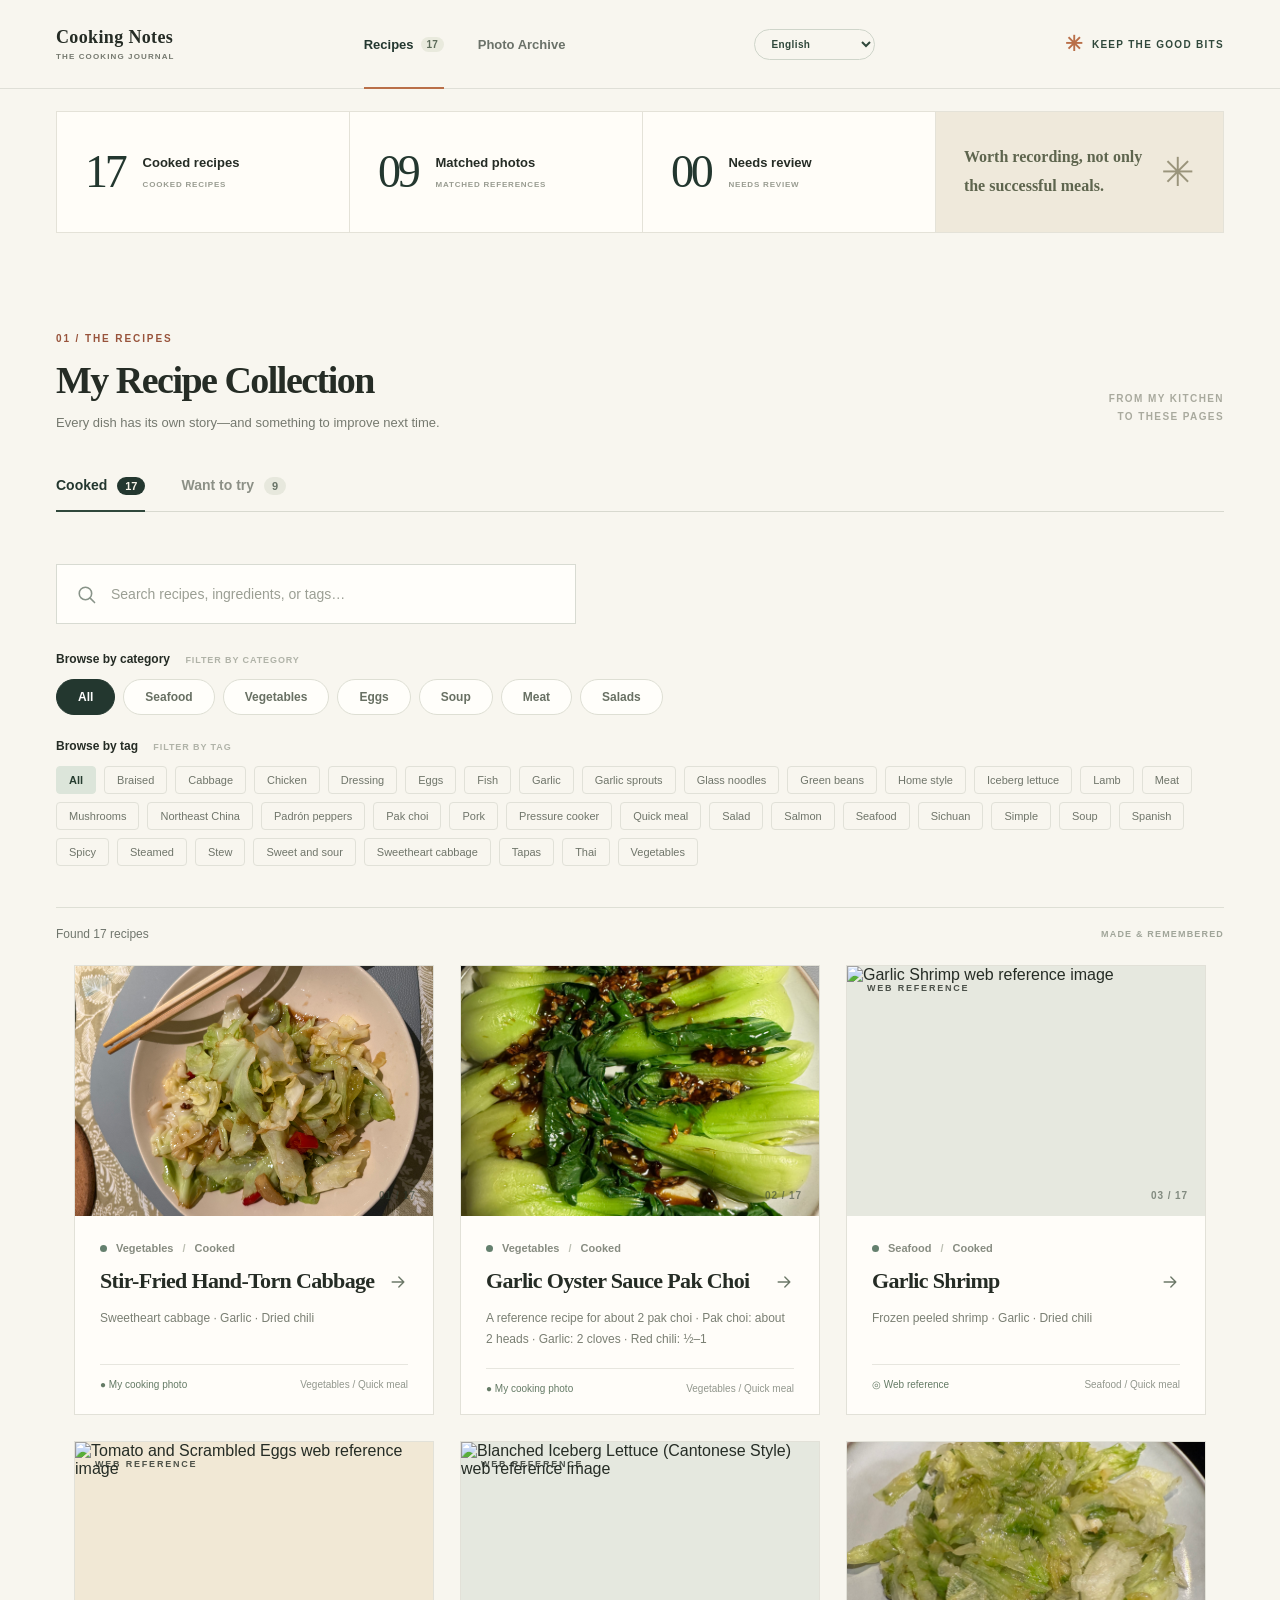
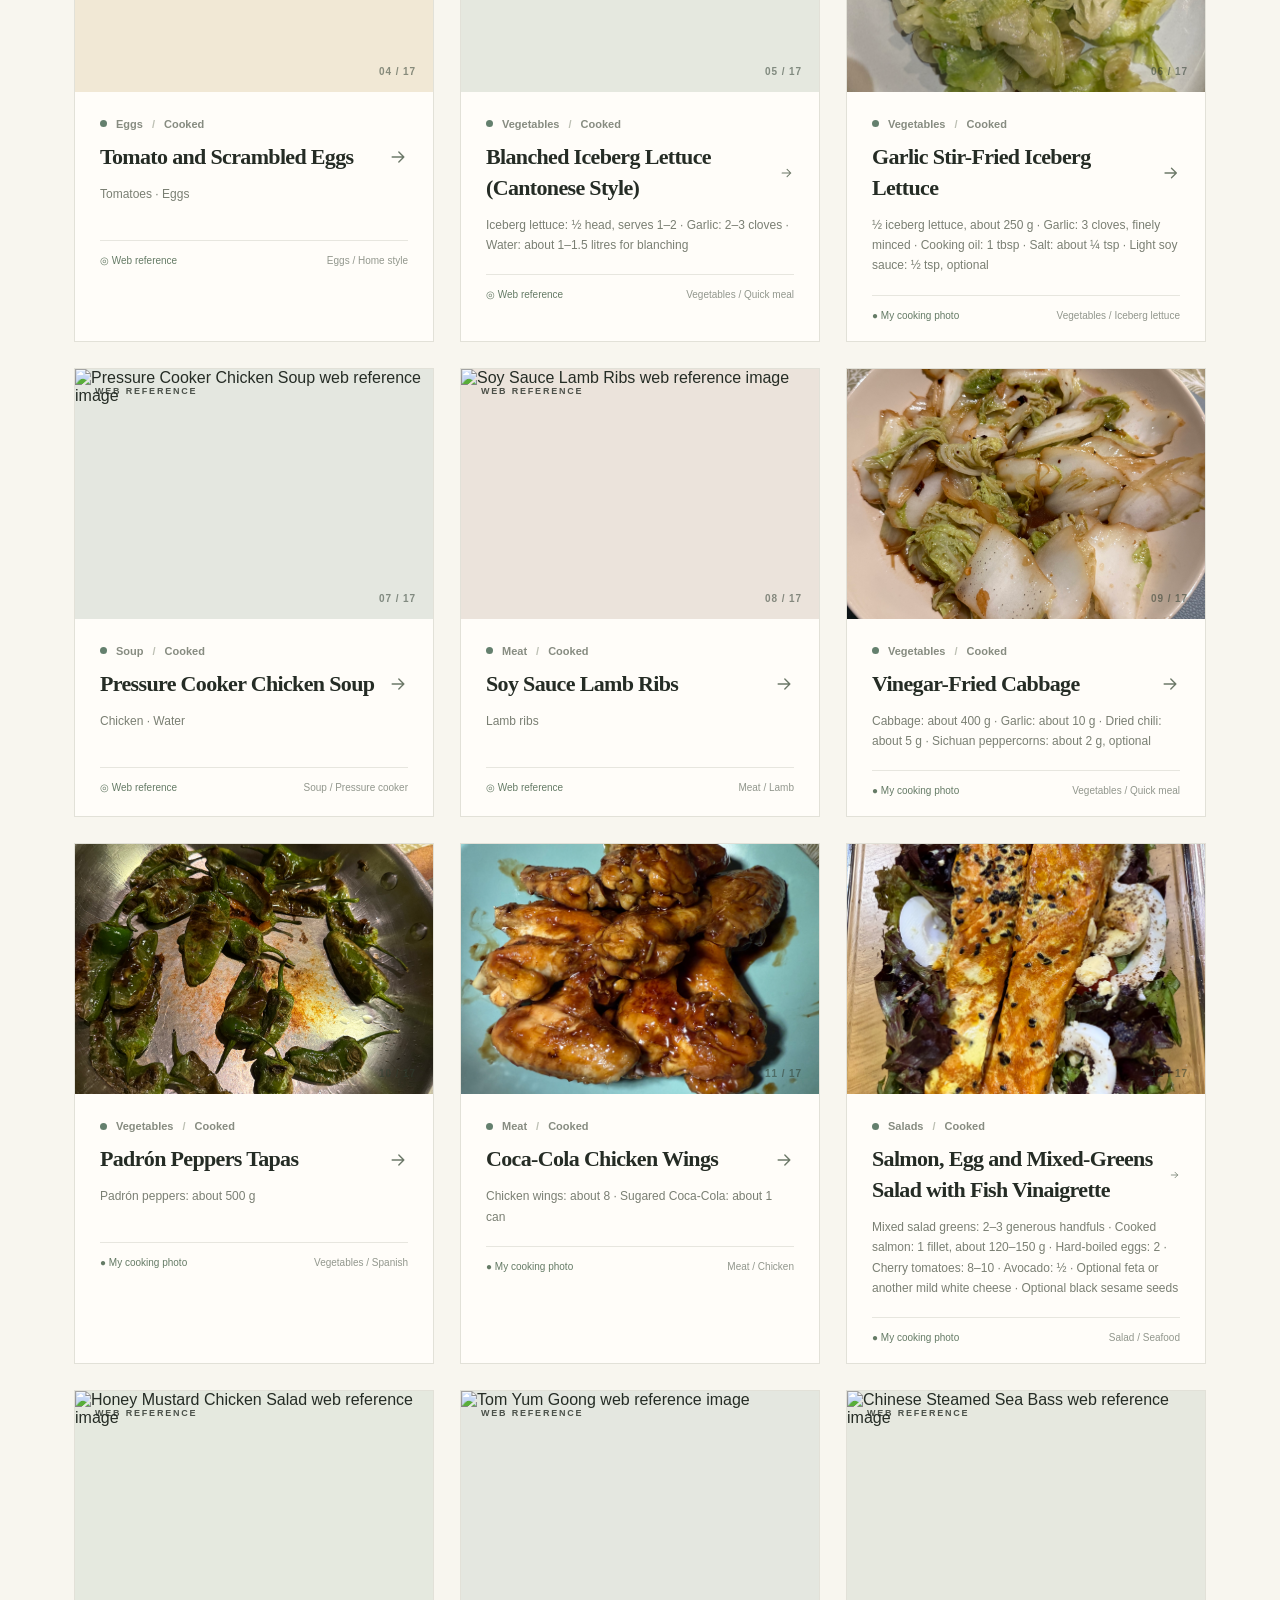
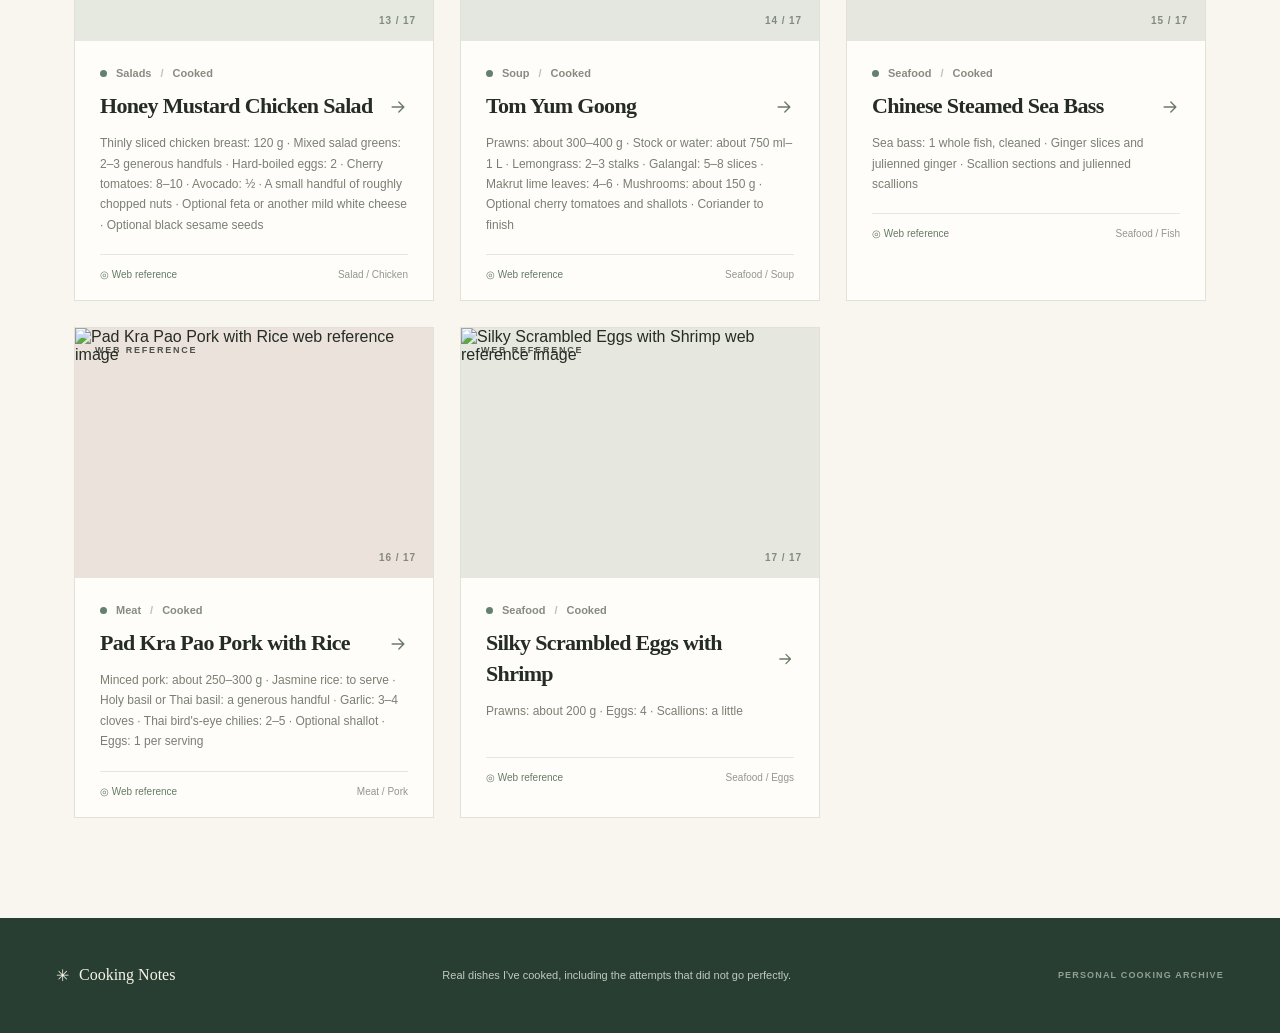
==== commit 79514205: "Update blanched iceberg lettuce recipe" ====
--- a/index.html
+++ b/index.html
@@ -7,7 +7,7 @@
   <meta name="description" content="一个个人烹饪档案：记住每道菜的做法、真实经验和下次想改进的地方。" />
   <title>我的厨房笔记 · Cooking Notes</title>
   <link rel="stylesheet" href="./styles.css?rev=recipe-add-1" />
-  <script id="cookbook-data" type="application/json">{"recipes":[{"id":"hand-torn-cabbage","title":"手撕包菜","status":"cooked","cuisine":"Chinese","category":"蔬菜","tags":["vegetables","quick-meal","sweetheart-cabbage"],"cover":"../../images/photos/hand-torn-cabbage-2026-10-12.jpg","ingredients":["Sweetheart Cabbage","蒜","干辣椒"],"seasonings":[],"instructions":["包菜撕成块，洗净并充分沥干。","蒜切末，干辣椒剪段。","锅充分预热，加油。","蒜和干辣椒短暂爆香。","先放比较厚的菜梗，再放叶子。","大火快速翻炒。","最后加入生抽、醋和糖。"],"experience":["已实际做过，但上次效果不够理想。","实际炒了约 5 分钟。","菜比较嫩，但是缺少焦香。","盘底有一些水。","醋用到约 1 tbsp，可能偏多。"],"improvements":["包菜洗完充分沥干。","锅要更热。","菜太多可以分批炒。","减少频繁翻动。","尝试把炒制时间缩短到约 2–3 分钟。","醋先用 1 tsp。"],"nextSeasonings":["生抽：2 tsp","醋：1 tsp","糖：¼–½ tsp"],"notes":[],"sources":[],"filename":"recipes/cooked/hand-torn-cabbage.md","referenceImage":null,"photos":[{"originalFile":"IMG_0497.HEIC","displayFile":"hand-torn-cabbage-2026-10-12.jpg","date":"2026-10-12","identifiedAs":"手撕包菜","matchStatus":"matched","recipeId":"hand-torn-cabbage","note":"可靠匹配手撕包菜；不能仅凭照片确定是哪一次尝试。","available":true,"publicPath":"./images/photos/hand-torn-cabbage-2026-10-12.jpg"},{"originalFile":"IMG_0633.HEIC","displayFile":"hand-torn-cabbage-2026-10-29.jpg","date":"2026-10-29","identifiedAs":"手撕包菜","matchStatus":"matched","recipeId":"hand-torn-cabbage","note":"可靠匹配手撕包菜；不能仅凭照片确定是哪一次尝试。","available":true,"publicPath":"./images/photos/hand-torn-cabbage-2026-10-29.jpg"}]},{"id":"garlic-oyster-sauce-pak-choi","title":"蒜蓉蚝油 Pak Choi","status":"cooked","cuisine":"Chinese","category":"蔬菜","tags":["vegetables","quick-meal","pak-choi"],"cover":"../../images/photos/garlic-oyster-sauce-pak-choi-2026-10-25.jpg","ingredients":["参考配方约适合 2 颗 Pak Choi：","Pak Choi：约 2 颗","蒜：2 瓣","红辣椒：半根至 1 根"],"seasonings":["蚝油：1 tbsp","生抽：1 tsp","老抽：少许，可选","香油：½ tsp","玉米淀粉：¼ tsp 或更少","水：约 3 tbsp，可根据浓稠度增加"],"instructions":["Pak Choi 洗净，对半或切成四份。","菜梗先接触沸水约 10–15 秒，再将叶子放进去短暂焯熟。","捞出充分沥干。","锅中加油，将蒜和红辣椒炒香。","加入提前混合好的酱汁，稍微煮至浓稠。","浇在 Pak Choi 上。"],"experience":["已实际做过，并且拍了照片。","上次菜叶有点软。","上次酱汁偏浓，而且量稍多。"],"improvements":["缩短焯水时间。","减少玉米淀粉或增加一点水。","不需要浇太多酱汁。"],"nextSeasonings":[],"notes":[],"sources":["Khin's Kitchen — Pak Choi with Garlic Sauce（原始菜谱名称；当前记录未提供链接）"],"filename":"recipes/cooked/garlic-oyster-sauce-pak-choi.md","referenceImage":null,"photos":[{"originalFile":"IMG_0579.HEIC","displayFile":"garlic-oyster-sauce-pak-choi-2026-10-25.jpg","date":"2026-10-25","identifiedAs":"蒜蓉蚝油 Pak Choi","matchStatus":"matched","recipeId":"garlic-oyster-sauce-pak-choi","note":"可靠匹配该菜谱。","available":true,"publicPath":"./images/photos/garlic-oyster-sauce-pak-choi-2026-10-25.jpg"}]},{"id":"garlic-shrimp","title":"蒜香虾仁","status":"cooked","cuisine":"Chinese","category":"海鲜","tags":["seafood","quick-meal"],"cover":null,"ingredients":["冷冻去壳虾仁","蒜","干辣椒"],"seasonings":["生抽","蚝油","糖"],"instructions":["虾仁解冻，沥干并擦去多余水分。","蒜切末，干辣椒剪段，可以去籽。","小火用油爆香蒜末和干辣椒。","加入虾仁炒至完全熟透。","加入生抽、蚝油和少量糖，翻炒均匀。"],"experience":["已实际做过。","干辣椒去籽可以减少辣度。","蒜和干辣椒不要炒焦，否则会发苦。","冷冻虾仁需要尽量沥干水分。"],"improvements":[],"nextSeasonings":[],"notes":["上图是网络参考图，不是本人的实拍照片。"],"sources":["网络参考图来源：[The Kitchn — Garlic Butter Shrimp](https://www.thekitchn.com/garlic-butter-shrimp-265172)"],"filename":"recipes/cooked/garlic-shrimp.md","referenceImage":"https://cdn.apartmenttherapy.info/image/upload/v1784063282/k/archive/4d14d19b855023bfdb66a6a99bb9dd78fb2894a0_landscape.jpg","photos":[]},{"id":"tomato-and-eggs","title":"西红柿炒鸡蛋","status":"cooked","cuisine":"Chinese","category":"鸡蛋","tags":["eggs","home-style"],"cover":null,"ingredients":["番茄","鸡蛋"],"seasonings":["盐","糖","油"],"instructions":["鸡蛋打散，先炒至凝固，盛出来。","番茄切块，放入锅中加盐炒软。","适当压碎番茄，让它释放汁水。","加入炒好的鸡蛋。","用糖和盐调整味道。"],"experience":["已实际做过，但上次不太成功。","英国买的番茄比较硬。","番茄炒了以后仍然保持块状，很难炒出番茄汁。","加水后，最后还是变得比较干。"],"improvements":["买成熟、偏软的番茄。","番茄先单独炒 4–6 分钟。","可以盖盖子稍微焖一下。","必要时加少量番茄酱辅助出汁。"],"nextSeasonings":[],"notes":["上图是网络参考图，不是本人的实拍照片。"],"sources":["网络参考图来源：[爱料理 — 蕃茄炒蛋](https://icook.tw/recipes/59691)"],"filename":"recipes/cooked/tomato-and-eggs.md","referenceImage":"https://tokyo-kitchen.icook.network/uploads/step/cover/234334/8b9d5fb97aab0b68.jpg","photos":[]},{"id":"blanched-iceberg-lettuce","title":"白灼生菜","status":"cooked","cuisine":"Chinese","category":"蔬菜","tags":["vegetables","quick-meal","iceberg-lettuce"],"cover":null,"ingredients":["Iceberg Lettuce"],"seasonings":["蒜","蚝油","生抽","糖","油"],"instructions":["生菜洗净，适当撕开。","在沸水中短时间焯熟。","捞出沥干。","用蒜、生抽、蚝油、糖和少量水制作酱汁。","将酱汁浇在生菜上。"],"experience":["已实际做过，觉得很好吃。"],"improvements":[],"nextSeasonings":[],"notes":["上图是网络参考图，不是本人的实拍照片。"],"sources":["网络参考图来源：[DelishHomeCook — Iceberg Lettuce with Oyster Sauce](https://delishhomecook.com/2017/07/28/blanched_lettuce/)"],"filename":"recipes/cooked/blanched-iceberg-lettuce.md","referenceImage":"https://delishhomecook.files.wordpress.com/2017/07/dsc01959-small.jpg","photos":[]},{"id":"garlic-stir-fried-iceberg-lettuce","title":"蒜蓉炒生菜（Iceberg Lettuce）","status":"to-try","cuisine":"Chinese","category":"蔬菜","tags":["vegetables","iceberg-lettuce","garlic","quick-meal"],"cover":"../../images/photos/garlic-stir-fried-iceberg-lettuce-2026-11-02.jpg","ingredients":["半颗 Iceberg lettuce，约 250 g","大蒜 3 瓣，切细末","食用油 1 tbsp（15 ml）","盐约 1/4 tsp","可选：生抽 1/2 tsp"],"seasonings":[],"instructions":["**Prepare the lettuce:** 切掉根部硬芯，把叶子撕成约 5–7 cm 的大块，洗净后充分沥干。水分越少，越不容易炒成水煮生菜。","**Split the garlic:** 将蒜末分成两份，约 2/3 用来爆香，剩下 1/3 在出锅前加入。","**Start the aromatics:** 炒锅用中大火预热 30–60 秒，加入油和 2/3 的蒜末，炒约 10–15 秒，闻到蒜香即可。不要把蒜炒到深黄色，否则容易发苦。","**Stir-fry quickly:** 调到大火，一次加入生菜，快速翻炒约 30 秒。生菜开始变软、体积缩小后撒盐，再加入剩余蒜末，继续翻炒 15–30 秒。","**Serve immediately:** 叶片边缘刚变软、颜色稍微变深，但较厚的部分仍然爽脆时立即关火装盘。不要把生菜留在热锅里，也不要加水或盖锅盖。"],"experience":[],"improvements":[],"nextSeasonings":[],"notes":[],"sources":[],"filename":"recipes/cooked/garlic-stir-fried-iceberg-lettuce.md","referenceImage":null,"photos":[{"originalFile":"garlic-stir-fried-iceberg-lettuce-2026-11-02.jpg","displayFile":"garlic-stir-fried-iceberg-lettuce-2026-11-02.jpg","date":"2026-11-02","identifiedAs":"蒜蓉炒生菜（Iceberg Lettuce）","matchStatus":"matched","recipeId":"garlic-stir-fried-iceberg-lettuce","note":"来自另一个 Cooking 文件夹的新个人实拍照片。","available":true,"publicPath":"./images/photos/garlic-stir-fried-iceberg-lettuce-2026-11-02.jpg"}]},{"id":"pressure-cooker-chicken-soup","title":"高压锅鸡汤","status":"cooked","cuisine":"Chinese","category":"汤","tags":["soup","pressure-cooker","simple"],"cover":null,"ingredients":["鸡","水"],"seasonings":[],"instructions":["将鸡放进高压锅。","加水。","用高压锅煮汤。以前提到过约 1 小时，但具体高压烹饪时间和模式尚未确认。"],"experience":["已实际做过。","具体调味料、鸡肉用量和高压烹饪时间尚未记录，下一次做的时候可以补充。"],"improvements":[],"nextSeasonings":[],"notes":["上图是网络参考图，不是本人的实拍照片。"],"sources":["网络参考图来源：[Wikimedia Commons — Chinese Food - Chicken Soup](https://commons.wikimedia.org/wiki/File:Chinese_Food_-_Chicken_Soup.JPG)（CC BY-SA 3.0）"],"filename":"recipes/cooked/pressure-cooker-chicken-soup.md","referenceImage":"https://upload.wikimedia.org/wikipedia/commons/4/47/Chinese_Food_-_Chicken_Soup.JPG","photos":[]},{"id":"soy-sauce-lamb-ribs","title":"酱油羊排","status":"cooked","cuisine":"Chinese","category":"肉类","tags":["meat","lamb","home-style"],"cover":null,"ingredients":["羊排"],"seasonings":["酱油"],"instructions":[],"experience":["已实际做过。","这道菜是自己随意调制的酱油风味，不是严格按照某个中餐菜谱做的。"],"improvements":[],"nextSeasonings":[],"notes":["上图是网络参考图，不是本人的实拍照片；图片展示的是相近的红烧羊排风格，不代表这道菜的实际成品。"],"sources":["网络参考图来源：[搜狐 — 红烧羊肉/羊排相关图片](https://www.sohu.com/a/840072712_121106832)"],"filename":"recipes/cooked/soy-sauce-lamb-ribs.md","referenceImage":"https://q7.itc.cn/q_70/images03/20241220/396b5f5ba7764e2a8b6789eb6a0640f6.jpeg","photos":[]},{"id":"vinegar-braised-cabbage","title":"醋溜白菜","status":"cooked","cuisine":"Chinese","category":"蔬菜","tags":["vegetables","quick-meal","cabbage"],"cover":"../../images/photos/stir-fried-cabbage-vegetable-review-2026-10-15.jpg","ingredients":["白菜／大白菜：约 400 g","蒜：约 10 g","干辣椒：约 5 g","花椒：约 2 g，可选"],"seasonings":["陈醋：约 20 ml","生抽：约 10 ml","白砂糖：约 5 g","盐：约 3 g","食用油：约 25 ml"],"instructions":["将白菜帮和叶分开；白菜帮斜切成片，白菜叶撕成大块。","锅烧热加油，放入花椒小火炸香后捞出。","加入干辣椒段和蒜片，短暂爆香。","转大火，先加入白菜帮快速翻炒约 1 分钟，再加入白菜叶翻炒约 30 秒。","沿锅边淋入陈醋，快速翻炒。","加入生抽、糖和盐，翻炒均匀后立即出锅。"],"experience":["已实际做过，并拍了照片。"],"improvements":["下次改进尚未记录。公开参考做法强调大火快炒、帮叶分开，以减少出水并保持脆感；是否适合下一次实际尝试，之后再记录。"],"nextSeasonings":[],"notes":["上面的用量和步骤是根据公开常见做法整理的参考版本，不代表 2026-10-15 这次照片对应的确切用量或步骤。"],"sources":["醋溜白菜参考做法：[理科生下厨房](https://scicook.com/recipes/vinegar-cabbage/)"],"filename":"recipes/cooked/vinegar-braised-cabbage.md","referenceImage":null,"photos":[{"originalFile":"IMG_0504.HEIC","displayFile":"stir-fried-cabbage-vegetable-review-2026-10-15.jpg","date":"2026-10-15","identifiedAs":"醋溜白菜","matchStatus":"matched","recipeId":"vinegar-braised-cabbage","note":"用户确认这是醋溜白菜。","available":true,"publicPath":"./images/photos/stir-fried-cabbage-vegetable-review-2026-10-15.jpg"}]},{"id":"padron-peppers-tapas","title":"Padrón Peppers Tapas","status":"cooked","cuisine":"Spanish","category":"蔬菜","tags":["vegetables","spanish","tapas","padron-peppers"],"cover":"../../images/photos/pan-fried-green-peppers-review-2026-10-17.jpg","ingredients":["Padrón peppers：约 500 g"],"seasonings":["西班牙橄榄油：适量（公开参考版本约 300 ml）","海盐片：适量"],"instructions":["Padrón peppers 洗净，并充分沥干水分。","锅中加入橄榄油并充分加热。","放入辣椒，煎炸至表皮起泡并呈金黄色。","捞出沥去多余油分，装盘后撒上海盐，趁热食用。"],"experience":["已实际做过，并拍了照片。","这道菜是西班牙 tapas。"],"improvements":[],"nextSeasonings":[],"notes":["上面的用量和步骤是根据西班牙常见 tapas 做法整理的参考版本，不代表 2026-10-17 这次照片对应的确切用量或步骤。"],"sources":["Padrón peppers 参考做法：[Foods and Wines from Spain](https://www.foodswinesfromspain.com/en/fws-academy/recipes/2017/october/padron-peppers)"],"filename":"recipes/cooked/padron-peppers-tapas.md","referenceImage":null,"photos":[{"originalFile":"IMG_0531.HEIC","displayFile":"pan-fried-green-peppers-review-2026-10-17.jpg","date":"2026-10-17","identifiedAs":"Padrón Peppers Tapas","matchStatus":"matched","recipeId":"padron-peppers-tapas","note":"用户确认这是西班牙 Padrón peppers tapas。","available":true,"publicPath":"./images/photos/pan-fried-green-peppers-review-2026-10-17.jpg"}]},{"id":"coca-cola-chicken-wings","title":"可乐鸡翅","status":"cooked","cuisine":"Chinese","category":"肉类","tags":["meat","chicken","home-style"],"cover":"../../images/photos/soy-glazed-chicken-review-2026-10-25.jpg","ingredients":["鸡翅：约 8 只","含糖可乐：约 1 罐"],"seasonings":["盐：适量","料酒：约 1 tbsp","生抽：约 10 ml","老抽：约 5–7 ml","姜片：约 5 片","桂皮：半支至 1 支，可选","八角：可选"],"instructions":["在鸡翅两面划刀或扎孔，帮助入味；可用料酒和老抽腌制约 30 分钟至 2 小时。","鸡翅冷水下锅，可加入姜片；煮开并撇去浮沫后捞出，用温水冲净并擦干。","锅烧热，将鸡翅小火煎至两面金黄。","加入可乐、料酒、生抽、老抽和可选的桂皮、八角；液体以接近没过鸡翅为宜。","小火炖煮至鸡翅熟透、汤汁明显减少。","转大火收汁，让浓稠酱汁裹在鸡翅表面；最后按需要补盐。"],"experience":["已实际做过，并拍了照片。"],"improvements":[],"nextSeasonings":[],"notes":["上面的用量和步骤是根据公开常见做法整理的参考版本，不代表 2026-10-25 这次照片对应的确切用量或步骤。"],"sources":["可乐鸡翅参考做法：[下厨房](https://m.xiachufang.com/recipe/1000229/)","可乐鸡翅常见做法概述：[维基百科](https://zh.wikipedia.org/wiki/可乐鸡翅)"],"filename":"recipes/cooked/coca-cola-chicken-wings.md","referenceImage":null,"photos":[{"originalFile":"IMG_0581.HEIC","displayFile":"soy-glazed-chicken-review-2026-10-25.jpg","date":"2026-10-25","identifiedAs":"可乐鸡翅","matchStatus":"matched","recipeId":"coca-cola-chicken-wings","note":"用户确认这是可乐鸡翅。","available":true,"publicPath":"./images/photos/soy-glazed-chicken-review-2026-10-25.jpg"}]},{"id":"fish-vinaigrette","title":"三文鱼鸡蛋混合生菜沙拉（Fish Vinaigrette）","status":"cooked","cuisine":"Western","category":"沙拉","tags":["salad","seafood","salmon","simple"],"cover":"../../images/photos/fish-vinaigrette-1.jpg","ingredients":["混合生菜：2–3 大把，例如绿叶生菜和红叶生菜","熟三文鱼：1 片，约 120–150 g，简单调味后掰成大块","水煮蛋：2 个，对半或切成四块","樱桃番茄：8–10 个，对半切开","牛油果：½ 个，切片或切丁","可选：少量菲达奶酪或其他味道温和的白奶酪","可选：黑芝麻，最后撒上"],"seasonings":["特级初榨橄榄油：3 份","醋：1 份","盐：适量","黑胡椒：适量","意大利综合香料：适量"],"instructions":["制作油醋汁：将橄榄油、醋、盐、黑胡椒和意大利综合香料放入一个最小的透明密封容器中，盖紧后摇匀。","组合沙拉：把混合生菜放入大盘，加入樱桃番茄和牛油果，再摆上三文鱼和水煮蛋。","完成：按喜好加入奶酪和黑芝麻。再次摇匀油醋汁，淋在沙拉上后立即食用。"],"experience":["已实际做过，并拍下了两张成品照片。"],"improvements":[],"nextSeasonings":[],"notes":[],"sources":[],"filename":"recipes/cooked/fish-vinaigrette.md","referenceImage":null,"photos":[{"originalFile":"fish-vinaigrette-1.jpg","displayFile":"fish-vinaigrette-1.jpg","date":"日期未记录","identifiedAs":"三文鱼鸡蛋混合生菜沙拉","matchStatus":"matched","recipeId":"fish-vinaigrette","note":"随鱼汁油醋汁菜谱提供的个人实拍照片。","available":true,"publicPath":"./images/photos/fish-vinaigrette-1.jpg"},{"originalFile":"fish-vinaigrette-2.jpg","displayFile":"fish-vinaigrette-2.jpg","date":"日期未记录","identifiedAs":"三文鱼鸡蛋混合生菜沙拉","matchStatus":"matched","recipeId":"fish-vinaigrette","note":"随鱼汁油醋汁菜谱提供的个人实拍照片。","available":true,"publicPath":"./images/photos/fish-vinaigrette-2.jpg"}]},{"id":"honey-mustard-chicken-salad-sauce","title":"蜂蜜芥末鸡肉沙拉","status":"cooked","cuisine":"Western","category":"沙拉","tags":["salad","chicken","dressing","simple"],"cover":null,"ingredients":["薄切鸡胸肉：120 g，可以使用超市购买的熟鸡肉片，或将熟鸡胸肉切薄","混合生菜：2–3 大把，例如绿叶生菜和红叶生菜","水煮蛋：2 个，对半或切成四块","樱桃番茄：8–10 个，对半切开","牛油果：½ 个，切片或切丁","坚果：一小把，粗略切碎，例如杏仁、核桃或腰果","可选：少量菲达奶酪或其他味道温和的白奶酪","可选：黑芝麻，最后撒上"],"seasonings":["特级初榨橄榄油：1 tbsp（15 ml）","第戎芥末：1 tbsp（15 g）；也可以用 2 tsp 第戎芥末加 1 tsp 粒粒芥末增加口感","蜂蜜：2 tsp（10 ml）","苹果醋或新鲜柠檬汁：1 tsp（5 ml），用来平衡甜味并帮助乳化","细海盐：1 小撮","现磨黑胡椒：1 小撮","可选：极少量蒜粉或一小撮切碎的新鲜细香葱"],"instructions":["准备鸡肉：如果使用生鸡胸肉，用盐和胡椒调味，彻底煮熟后稍微静置，再切成薄片；如果使用现成的熟鸡肉片，可直接使用。","混合酱汁底：在小碗中将芥末、蜂蜜、醋（或柠檬汁）、盐和黑胡椒搅拌至完全顺滑。","乳化橄榄油：一边快速搅拌，一边慢慢将橄榄油细细地倒入芥末混合物中，直到酱汁变得有光泽并稍微变稠。","调整浓稠度：尝味后按需要调整。如果想让酱汁更适合淋在嫩叶上，可以加入 ½ tsp 温水搅匀。","组合沙拉：把生菜、樱桃番茄和牛油果放入碗中，摆上水煮蛋、薄切鸡肉和坚果，再加入可选的奶酪和黑芝麻。","拌匀后食用：将一半酱汁拌入鸡肉，另一半在上桌前立即淋到生菜上。"],"experience":[],"improvements":[],"nextSeasonings":[],"notes":["这个配方按 120 g 鸡肉计算，大约可得到 2½ tbsp 乳化酱汁，足够拌鸡肉并调味一份配菜沙拉。","如果使用生鸡肉，可以在煎好后转小火，在锅中加入 1 tbsp 酱汁，让鸡肉裹上酱汁并轻微焦糖化 30–45 秒；剩下的酱汁冷拌沙拉。","网络参考图只用于帮助想象成品，不是个人实拍照片。"],"sources":["参考做法与图片来源：[Savory Spiral — Honey Mustard Chicken Salad](https://savoryspiral.com/honey-mustard-chicken-salad-fresh-and-tasty-delight/)"],"filename":"recipes/cooked/honey-mustard-chicken-salad-sauce.md","referenceImage":"https://cdn.savoryspiral.com/images/4fbd47ed-cafc-4850-a252-42136aacfcce_3a17056e.webp","photos":[]},{"id":"red-braised-pork","title":"红烧肉","status":"to-try","cuisine":"Chinese","category":"其他","tags":["meat","pork","braised","home-style"],"cover":null,"ingredients":["五花肉：约 500 g，切成 3–4 cm 方块","姜：约 5 片","葱：2–3 段"],"seasonings":["冰糖：约 25–30 g","生抽：约 2 tbsp","老抽：约 1 tbsp，用于上色，可按颜色减少","料酒或绍兴酒：约 2 tbsp","八角：1–2 个","桂皮：1 小段，可选","水：足量，接近没过猪肉","盐：最后按味道调整"],"instructions":["五花肉冷水下锅，加入少量姜片，煮开后撇去浮沫，捞出并擦干。","锅中少油，将五花肉各面煎至微微金黄，先盛出。","锅中留少量油，加入冰糖，小火加热至融化并呈琥珀色；不要炒焦。","放回五花肉，加入姜、葱、八角和桂皮，翻匀上色。","加入生抽、老抽和料酒，再加入足量热水。","煮开后转小火，盖盖炖约 60–90 分钟，直到肉变软。","打开锅盖转中高火收汁，尝味后再决定是否加盐。"],"experience":[],"improvements":[],"nextSeasonings":[],"notes":["这是一个典型的红烧肉参考版本，实际用量和炖煮时间等做过后再记录。","网络参考图只用于帮助想象成品，不是个人实拍照片。"],"sources":["参考做法：[TravelChinaGuide — Red Braised Pork](https://www.travelchinaguide.com/tour/food/chinese-cooking/stewed-pork.htm)"],"filename":"recipes/cooked/red-braised-pork.md","referenceImage":"https://imgs.shanghaifoodmenu.com/uploads/images/202606/shanghai_braised_pork_belly_1200.webp","photos":[]},{"id":"dongbei-chicken-mushroom-stew","title":"小鸡炖蘑菇","status":"to-try","cuisine":"Chinese","category":"其他","tags":["meat","chicken","mushrooms","stew","home-style"],"cover":null,"ingredients":["鸡块：约 700 g，可用鸡腿、鸡翅或带骨鸡块","干榛蘑：约 30 g；也可以用干香菇替代","姜：约 5 片","葱：2–3 段"],"seasonings":["生抽：约 2 tbsp","老抽：约 1 tsp，可选","料酒：约 1 tbsp","八角：1 个","香叶：1–2 片，可选","盐：适量","水或泡蘑菇的水：足量"],"instructions":["干蘑菇提前泡软，洗净并保留清澈的泡蘑菇水。","鸡块冷水下锅，煮开后撇去浮沫，捞出并冲洗干净。","锅中加油，放入姜片和葱段炒香，再加入鸡块翻炒至表面略微上色。","加入生抽、老抽、料酒、八角和香叶，翻炒均匀。","倒入泡蘑菇水或热水，加入蘑菇；煮开后转小火，盖盖炖约 30–45 分钟。","鸡肉变软后开盖收汁，按味道加盐，趁热食用。"],"experience":[],"improvements":[],"nextSeasonings":[],"notes":["小鸡炖蘑菇是东北风味炖菜，传统上常用榛蘑；买不到时可用香菇等干蘑菇替代。","这是一个典型参考版本，实际鸡肉部位、蘑菇种类和时间等做过后再记录。","网络参考图不是个人实拍照片。"],"sources":["参考背景：[人民网 — 小鸡炖蘑菇](https://health.people.com.cn/n1/2018/0707/c14739-30132623.html)","参考做法：[DayDayCook — 小鸡炖蘑菇](https://www.daydaycook.com/zh-Hans/recipe/braised-chicken-with-mushroom-and-noodle)"],"filename":"recipes/cooked/dongbei-chicken-mushroom-stew.md","referenceImage":"https://i2.kknews.cc/0rTuV5ugw5jUWA5qflm4zohzGCY-Gmjfb1s8lgKV_40/0.jpg","photos":[]},{"id":"chicken-glass-noodle-stew","title":"鸡肉炖粉条","status":"to-try","cuisine":"Chinese","category":"其他","tags":["meat","chicken","glass-noodles","stew","home-style"],"cover":null,"ingredients":["鸡腿或鸡块：约 500 g","粉条：约 100 g，提前泡软","姜：约 5 片","蒜：2 瓣，可选","葱：2–3 段"],"seasonings":["生抽：约 2 tbsp","老抽：约 1 tsp，可选","料酒：约 1 tbsp","八角：1 个，可选","盐：适量","黑胡椒：适量","水或鸡汤：足量"],"instructions":["粉条按包装说明泡软；如果很长，可以剪成适合入口的长度。","鸡块擦干，锅中加油，将鸡块煎至表面微微金黄。","加入姜、蒜、葱和八角，炒出香味。","加入生抽、老抽和料酒，翻炒均匀后倒入热水或鸡汤。","煮开后转小火，盖盖炖至鸡肉基本熟透，约 25–35 分钟。","加入泡软的粉条，再炖约 5–10 分钟，直到粉条吸收汤汁但仍有弹性。","尝味后用盐和黑胡椒调整，趁热食用。"],"experience":[],"improvements":[],"nextSeasonings":[],"notes":["粉条要最后加入，避免长时间炖煮后过度吸水或变碎。","这是一个家常参考版本，实际鸡肉部位、粉条种类和调味比例等做过后再记录。","网络参考图不是个人实拍照片。"],"sources":["参考做法：[美食天下 — 鸡肉炖粉条](https://home.meishichina.com/recipe-423650.html)"],"filename":"recipes/cooked/chicken-glass-noodle-stew.md","referenceImage":"https://tukuimg.bdstatic.com/processed/061ba6143cc326d3266fec0536bf7b3d.jpeg%40s_0%2Cw_800%2Ch_1000%2Cq_80","photos":[]},{"id":"gambas-al-ajillo","title":"蒜香油浸虾（Gambas al Ajillo）","status":"to-try","cuisine":"Spanish","category":"其他","tags":["seafood","spanish","tapas","garlic","quick-meal"],"cover":null,"ingredients":["去壳虾仁：约 250–300 g，尽量擦干","特级初榨橄榄油：约 100–150 ml，要能在小锅中形成明显油层","蒜：4–6 瓣，切薄片","干辣椒：1–2 根，剪段或切圈","欧芹：少量，切碎，可选"],"seasonings":["盐：适量","黑胡椒：少量，可选","柠檬汁：少量，可选"],"instructions":["虾仁解冻后充分擦干；如果使用带壳虾，可以保留尾部或虾头增加风味。","在小铸铁锅或浅锅中加入橄榄油和蒜片，小火慢慢加热，让蒜释放香味但不要变焦。","加入干辣椒，继续加热片刻。","转中高火加入虾仁，加盐，快速翻动，直到虾仁变粉红并刚好熟透，通常每面约 1–2 分钟。","撒上欧芹，按喜好加少量柠檬汁，连同热油一起上桌，配面包蘸油食用。"],"experience":[],"improvements":[],"nextSeasonings":[],"notes":["你描述的“几个虾仁在一锅油里”的西班牙 tapas 很可能就是 Gambas al Ajillo，也叫 Spanish garlic prawns。","这道菜的重点是橄榄油、蒜和虾；虾不要煮太久，否则会变老。","网络参考图不是个人实拍照片。"],"sources":["参考背景：[Wikipedia — Gambas al Ajillo](https://en.wikipedia.org/wiki/Gambas_al_ajillo)","参考做法：[Table & Traditions — Gambas al Ajillo](https://www.tableandtraditions.com/recipes/gambas-al-ajillo)"],"filename":"recipes/cooked/gambas-al-ajillo.md","referenceImage":"https://dynamic-media-cdn.tripadvisor.com/media/photo-o/2e/52/a5/af/caption.jpg?h=1100&s=1&w=1100","photos":[]},{"id":"dry-fried-green-beans","title":"干煸四季豆","status":"to-try","cuisine":"Chinese","category":"其他","tags":["vegetables","green-beans","sichuan","spicy","quick-meal"],"cover":null,"ingredients":["四季豆：约 400–500 g，去两头并掰成段","猪肉末：约 100 g，可选","蒜：3–4 瓣，切末","姜：少量，切末，可选","干辣椒：4–6 根，剪段","花椒：少量"],"seasonings":["食用油：适量","生抽：约 1 tbsp","料酒：约 1 tsp，可选","糖：½ tsp，可选","盐：适量","碎米芽菜：少量，可选"],"instructions":["四季豆洗净后充分擦干或沥干，掰成段；水分太多容易溅油，也不容易煸出皱皮。","锅中加入比平时炒菜稍多的油，放入四季豆，中火煸炒至表面起皱、出现小焦斑，内部刚好熟透，盛出备用。","锅中留少量油，小火炒香花椒和干辣椒，再加入蒜末和姜末。","如果使用猪肉末，加入后炒至变色并略微焦香；可选加入米芽菜。","放回四季豆，加入生抽、料酒、糖和盐，大火快速翻匀。","炒至表面干爽、香味融合后立即出锅。"],"experience":[],"improvements":[],"nextSeasonings":[],"notes":["“干煸”的关键是先把四季豆煸到起皱并减少水分，再加入香料和调味料。","四季豆必须彻底加热至熟透，不要只追求表面焦香。","网络参考图不是个人实拍照片。"],"sources":["参考做法：[TravelChinaGuide — Sichuan Dry-fried Green Beans](https://www.travelchinaguide.com/tour/food/chinese-cooking/dryfried-green-beans.htm)"],"filename":"recipes/cooked/dry-fried-green-beans.md","referenceImage":"https://dw-media.tkww.hk/epaper/wwp/20221108/TXT_JPG/a17a10.jpg","photos":[]},{"id":"twice-cooked-pork","title":"回锅肉","status":"to-try","cuisine":"Chinese","category":"其他","tags":["meat","pork","sichuan","spicy","home-style"],"cover":null,"ingredients":["带皮五花肉：约 400–500 g","蒜苗：约 100–150 g，切段","姜：几片","葱：2–3 段","花椒：少量"],"seasonings":["郫县豆瓣酱：约 1 tbsp","豆豉：约 1 tsp，可选","生抽：约 1 tsp","料酒：约 1 tbsp","糖：½ tsp，可选","干辣椒：少量，可选"],"instructions":["五花肉整块冷水下锅，加入姜、葱和花椒，煮至刚刚熟透；捞出放凉后切成尽可能薄的片。","锅中不必加太多油，放入肉片，中火煸炒至边缘微卷并释放出油脂。","将肉片拨到一边，利用锅中的油炒香豆瓣酱、豆豉和干辣椒。","加入生抽、料酒和糖，翻炒使肉片均匀裹上红亮的酱汁。","先加入蒜苗较硬的茎段翻炒，再加入叶子，大火快速炒至断生。","立即出锅，配米饭食用。"],"experience":[],"improvements":[],"nextSeasonings":[],"notes":["回锅肉的核心是“先煮后炒”：肉片要薄，先把油脂煸出，再用豆瓣酱和蒜苗完成第二次烹调。","这是一个典型川菜参考版本，具体辣度和油量做过后再记录。","网络参考图不是个人实拍照片。"],"sources":["参考做法：[TravelChinaGuide — Twice Cooked Pork](https://www.travelchinaguide.com/tour/food/chinese-cooking/twice-cooked-pork.htm)"],"filename":"recipes/cooked/twice-cooked-pork.md","referenceImage":"https://chinawondersguide.com/uploads/76/a/c4f2ca20bcb0d46ec7507a6e055c36e7be9cc.jpeg","photos":[]},{"id":"hunan-stir-fried-pork","title":"小炒肉","status":"to-try","cuisine":"Chinese","category":"其他","tags":["meat","pork","spicy","home-style","quick-meal"],"cover":null,"ingredients":["猪肉：约 300–400 g，可用五花肉和瘦肉混合，切薄片","青椒或湖南椒：约 150–200 g，切斜片","蒜：2–3 瓣，切片或切末","姜：少量，可选","葱：少量，可选"],"seasonings":["生抽：约 1 tbsp","老抽：½ tsp，可选","蚝油：约 1 tsp，可选","料酒：约 1 tsp","盐：适量","糖：少量，可选","食用油：适量"],"instructions":["猪肉切成薄片；如果使用较瘦的肉，可以用少量生抽和料酒抓匀，静置片刻。","青椒洗净擦干，切成斜片；锅要充分预热。","先下猪肉片，中高火翻炒至变色并略微焦香；如果使用五花肉，煸出多余油脂。","加入蒜、姜和葱，快速炒香。","加入青椒，保持大火翻炒至表面出现轻微焦斑但仍有口感。","加入生抽、老抽、蚝油、料酒、盐和可选的糖，快速翻匀后立即出锅。"],"experience":[],"improvements":[],"nextSeasonings":[],"notes":["小炒肉通常突出猪肉香和辣椒香；辣椒不要炒得过软，表面有轻微起泡或焦斑会更香。","这是一个家常湖南风味参考版本，肉的部位和辣椒品种可以按实际购买情况调整。","网络参考图不是个人实拍照片。"],"sources":["参考背景与做法：[DayDayCook — 农家小炒肉](https://www.daydaycook.com/zh-Hans/recipe/hometown-stir-fried-pork)"],"filename":"recipes/cooked/hunan-stir-fried-pork.md","referenceImage":"https://res.cloudinary.com/dxocatyhb/image/upload/ar_16%3A9%2Cc_fit%2Cw_1000/v1732982664/stir-fried-pork-with-peppers.webp","photos":[]},{"id":"tom-yum-goong","title":"冬阴功","status":"cooked","cuisine":"Thai","category":"汤","tags":["seafood","soup","thai","spicy","simple"],"cover":null,"ingredients":["虾：约 300–400 g，去壳去虾线；虾壳可留作熬汤","高汤或水：约 750 ml–1 L","香茅：2–3 根，拍裂切段","南姜：约 5–8 片","青柠叶：4–6 片，撕开","蘑菇：约 150 g","小番茄：6–8 个，对半切开，可选","红葱头：2–3 个，可选","香菜：少量，出锅装饰"],"seasonings":["鱼露：约 2 tbsp，按口味调整","青柠汁：约 3–4 tbsp，最后加入","泰国小米椒：适量，拍碎或切段","泰式辣椒膏（Nam Prik Pao）：约 1 tsp，可选","棕榈糖或白糖：少量，可选","盐：适量"],"instructions":["如果保留虾壳，可以先用少量油炒香，再加入水或高汤煮出底味；也可以直接使用现成高汤。","加入香茅、南姜、青柠叶、红葱头和辣椒，煮 3–4 分钟，让香味进入汤中。","加入蘑菇和番茄，煮至刚刚变软。","加入鱼露和可选的辣椒膏、糖，搅匀后尝味。","加入虾，煮到虾变粉红、刚好熟透，通常只需要约 1–2 分钟。","关火后加入青柠汁，撒上香菜；最后用鱼露、酸度和辣度调整平衡。"],"experience":[],"improvements":[],"nextSeasonings":[],"notes":["青柠汁最后关火后加入，可以更好地保留酸味和香气。","这份记录是典型冬阴功参考版本；没有个人实拍照片。"],"sources":["参考做法：[SBS Food — Tom Yum Goong](https://www.sbs.com.au/food/the-cook-up-with-adam-liaw/recipe/tom-yum-goong/cnubotmaz)"],"filename":"recipes/cooked/tom-yum-goong.md","referenceImage":"https://topthairealty.com/storage/39/content-2-top-10-thai-street-foods-you-must-try-4-tom-yum-goong-soup-with-fresh-herbs-2025-10-17-06-52-28.png","photos":[]},{"id":"steamed-sea-bass","title":"清蒸鲈鱼","status":"cooked","cuisine":"Chinese","category":"海鲜","tags":["seafood","fish","steamed","simple"],"cover":null,"ingredients":["鲈鱼：1 条，处理干净","姜：数片，另切少量姜丝","葱：数段，另切少量葱丝"],"seasonings":["蒸鱼豉油：约 1–2 tbsp，按鱼的大小调整","食用油：约 2 tbsp，用于最后淋热油","料酒：少量，可选","盐：少量，可选"],"instructions":["鲈鱼处理干净，在鱼身两面各划几刀；用少量盐和料酒简单腌几分钟后擦干。","盘中铺姜片和葱段，放上鲈鱼，再在鱼身上放少量姜片。","水烧开后上锅，大火蒸约 8–12 分钟，具体时间根据鱼的大小调整。","用筷子插入鱼身最厚处确认已经熟透，取出后倒掉盘中蒸出的水分和姜葱。","换上姜丝和葱丝，沿盘边淋入蒸鱼豉油。","将食用油烧至冒烟或明显变热，均匀淋在葱姜丝上，立即食用。"],"experience":[],"improvements":[],"nextSeasonings":[],"notes":["清蒸鲈鱼的重点是鱼要新鲜、蒸锅水要先烧开，并避免蒸得过久。","这份记录是典型家常参考版本；没有个人实拍照片。"],"sources":["参考做法：[Woks of Love — Authentic Steamed Sea Bass](https://woksoflove.com/authentic-steamed-sea-bass-qing-zheng-lu-yu-15-minute-recipe/)"],"filename":"recipes/cooked/steamed-sea-bass.md","referenceImage":"https://tokyo-kitchen.icook.network/uploads/step/cover/1300978/b25caedd47065c93.jpg","photos":[]},{"id":"pad-kra-pao-pork","title":"泰式打抛猪饭","status":"cooked","cuisine":"Thai","category":"肉类","tags":["meat","pork","thai","spicy","quick-meal"],"cover":null,"ingredients":["猪肉末：约 250–300 g","茉莉香米饭：适量","打抛叶或圣罗勒：一大把；买不到时可用泰国罗勒作为替代","蒜：3–4 瓣，切碎","泰国小米椒：2–5 根，切碎，按辣度调整","红葱头：1–2 个，切片，可选","鸡蛋：每份 1 个"],"seasonings":["生抽：约 1 tbsp","鱼露：约 1 tbsp","蚝油：约 1 tsp","糖：½–1 tsp","清水：少量，用于调开酱汁","食用油：煎蛋和炒肉使用"],"instructions":["将生抽、鱼露、蚝油、糖和少量清水混合成酱汁。","锅中加入比平时煎蛋稍多的油，煎鸡蛋至边缘酥脆、蛋白凝固而蛋黄仍可保持流心，盛出备用。","用锅中余油炒香蒜、辣椒和红葱头。","加入猪肉末，大火翻炒并压散，炒至变色并略微焦香。","倒入酱汁，继续翻炒至汤汁基本收干并裹住肉末。","关火后加入打抛叶或罗勒叶，利用余温炒至刚刚萎缩。","将打抛猪盖在米饭上，放上煎蛋立即食用。"],"experience":[],"improvements":[],"nextSeasonings":[],"notes":["你描述的“猪肉、很辣的酱、米饭和煎蛋”就是泰国常见的 Pad Kra Pao（打抛饭）组合。","这份记录是典型猪肉版本；没有个人实拍照片。"],"sources":["参考做法：[Kitchen Stories — Pad Kra Pao](https://www.kitchenstories.com/en/recipes/pad-kra-pao-thai-holy-basil-and-pork-stir-fry)"],"filename":"recipes/cooked/pad-kra-pao-pork.md","referenceImage":"https://www.cooking-therapy.com/wp-content/uploads/2024/02/Pad-Kra-Pao-10-683x1024.jpg","photos":[]},{"id":"stir-fried-garlic-sprouts","title":"清炒蒜苗","status":"to-try","cuisine":"Chinese","category":"蔬菜","tags":["vegetables","garlic-sprouts","simple","quick-meal"],"cover":null,"ingredients":["蒜苗：约 300–400 g，洗净切段","蒜：1 瓣，可选"],"seasonings":["食用油：适量","盐：适量","生抽：少量，可选","糖：一小撮，可选"],"instructions":["蒜苗洗净并充分沥干，把较粗的根部和嫩叶分开。","锅充分预热后加油，先放蒜苗根部，大火快速翻炒。","根部开始变软后加入叶子和可选的蒜末，继续翻炒至颜色鲜亮、刚好断生。","加盐调味；按喜好加入少量生抽和糖，立即出锅。"],"experience":[],"improvements":[],"nextSeasonings":[],"notes":["这是一个简单的参考版本；实际炒制时间和个人喜欢的软硬程度等做过后再记录。","目前还没有个人实拍照片。"],"sources":["参考做法与图片来源：[烂磁头 — 清炒蒜苗](https://blog.lancitou.net/gap-year-in-australia-d49/)"],"filename":"recipes/cooked/stir-fried-garlic-sprouts.md","referenceImage":"https://i.imgur.com/65tZM0jl.jpg","photos":[]},{"id":"silky-eggs-with-shrimp","title":"滑蛋虾仁","status":"cooked","cuisine":"Chinese","category":"海鲜","tags":["seafood","eggs","simple","quick-meal"],"cover":null,"ingredients":["虾仁：约 200 g，去壳去虾线","鸡蛋：4 个","葱花：少量"],"seasonings":["盐：½ tsp 左右，按口味调整","白胡椒：少量","料酒：1 tsp，可选","玉米淀粉：1 tsp，用于调滑蛋水","水或高汤：1–2 tbsp","食用油：适量"],"instructions":["虾仁洗净并充分擦干，用少量盐、白胡椒和料酒抓匀；可以加入一小撮淀粉帮助保持嫩度。","鸡蛋打散，加入少量盐、葱花、玉米淀粉和水或高汤，搅拌均匀。","锅充分预热，加少量油将虾仁快速炒至变色、接近熟透，先盛出。","锅中补少量油，倒入蛋液和虾仁；蛋液开始凝固时，用锅铲从底部轻轻推叠，不要频繁翻碎。","蛋液刚刚凝固、仍然湿润时立即关火并出锅，利用余温完成熟化。"],"experience":[],"improvements":[],"nextSeasonings":[],"notes":["滑蛋的关键是蛋液刚凝固就出锅，不要炒到完全干透。","这份记录是典型粤式家常参考版本；没有个人实拍照片。"],"sources":["参考做法：[The Woks of Life — Shrimp and Eggs, Cantonese-Style](https://thewoksoflife.com/shrimp-and-eggs/)"],"filename":"recipes/cooked/silky-eggs-with-shrimp.md","referenceImage":"https://cdn.sanity.io/images/2r0kdewr/production/11d84597388afd32c75286c120dc5f851388cbcf-1000x667.jpg?fm=webp&q=50&w=600","photos":[]},{"id":"guo-bao-rou","title":"锅包肉","status":"to-try","cuisine":"Chinese","category":"肉类","tags":["meat","pork","northeast","sweet-sour","home-style"],"cover":null,"ingredients":["猪里脊或猪肩肉：约 400 g，切成薄片","土豆淀粉：约 100 g，用水调成厚浆","胡萝卜：少量，切细丝","葱：少量，切丝","姜：少量，切丝","香菜：少量，可选"],"seasonings":["盐：约 ½ tsp，用于腌肉","白糖：约 3–4 tbsp","白醋或米醋：约 3–4 tbsp","蒜：1–2 瓣，切片","食用油：足量，用于炸肉","水：少量，用于调淀粉浆"],"instructions":["淀粉加水调成较厚的浆，静置一会儿，让淀粉充分吸水。","猪肉切薄片，用盐抓匀，静置约 10 分钟；准备好胡萝卜、葱、姜和蒜。","将肉片均匀裹上淀粉浆，放入中温油中炸至定型并略微金黄，捞出静置片刻。","将油温升高，把肉片复炸至表面酥脆，捞出沥油。","另起锅，加入糖、醋和少量水，小火煮至糖融化、酱汁略微变稠。","加入蒜、姜丝、胡萝卜丝和葱丝，快速翻动。","放入炸好的肉片，迅速翻匀，让酱汁薄薄裹住表面，立即出锅。"],"experience":[],"improvements":[],"nextSeasonings":[],"notes":["锅包肉是东北风味的酸甜脆皮猪肉，关键是土豆淀粉外壳和二次复炸。","酱汁不要收得过厚，也不要让肉片在锅里停留太久，否则外壳会变软。","这是一个典型参考版本；目前没有个人实拍照片。"],"sources":["参考做法：[The Soy Food Cookbook — 锅包肉](https://soyfood.cooking/asian_dishes/section-34e3f440dad631cf8d085c8c3eca894b/recipe-90a3be7017a15de4c91274f268342dbe.html)"],"filename":"recipes/cooked/guo-bao-rou.md","referenceImage":"https://pbs.twimg.com/media/GAA5EJgbkAAR-pI.jpg","photos":[]}],"photos":[{"originalFile":"IMG_0497.HEIC","displayFile":"hand-torn-cabbage-2026-10-12.jpg","date":"2026-10-12","identifiedAs":"手撕包菜","matchStatus":"matched","recipeId":"hand-torn-cabbage","note":"可靠匹配手撕包菜；不能仅凭照片确定是哪一次尝试。","available":true,"publicPath":"./images/photos/hand-torn-cabbage-2026-10-12.jpg"},{"originalFile":"IMG_0633.HEIC","displayFile":"hand-torn-cabbage-2026-10-29.jpg","date":"2026-10-29","identifiedAs":"手撕包菜","matchStatus":"matched","recipeId":"hand-torn-cabbage","note":"可靠匹配手撕包菜；不能仅凭照片确定是哪一次尝试。","available":true,"publicPath":"./images/photos/hand-torn-cabbage-2026-10-29.jpg"},{"originalFile":"IMG_0579.HEIC","displayFile":"garlic-oyster-sauce-pak-choi-2026-10-25.jpg","date":"2026-10-25","identifiedAs":"蒜蓉蚝油 Pak Choi","matchStatus":"matched","recipeId":"garlic-oyster-sauce-pak-choi","note":"可靠匹配该菜谱。","available":true,"publicPath":"./images/photos/garlic-oyster-sauce-pak-choi-2026-10-25.jpg"},{"originalFile":"IMG_0504.HEIC","displayFile":"stir-fried-cabbage-vegetable-review-2026-10-15.jpg","date":"2026-10-15","identifiedAs":"醋溜白菜","matchStatus":"matched","recipeId":"vinegar-braised-cabbage","note":"用户确认这是醋溜白菜。","available":true,"publicPath":"./images/photos/stir-fried-cabbage-vegetable-review-2026-10-15.jpg"},{"originalFile":"IMG_0531.HEIC","displayFile":"pan-fried-green-peppers-review-2026-10-17.jpg","date":"2026-10-17","identifiedAs":"Padrón Peppers Tapas","matchStatus":"matched","recipeId":"padron-peppers-tapas","note":"用户确认这是西班牙 Padrón peppers tapas。","available":true,"publicPath":"./images/photos/pan-fried-green-peppers-review-2026-10-17.jpg"},{"originalFile":"IMG_0581.HEIC","displayFile":"soy-glazed-chicken-review-2026-10-25.jpg","date":"2026-10-25","identifiedAs":"可乐鸡翅","matchStatus":"matched","recipeId":"coca-cola-chicken-wings","note":"用户确认这是可乐鸡翅。","available":true,"publicPath":"./images/photos/soy-glazed-chicken-review-2026-10-25.jpg"},{"originalFile":"fish-vinaigrette-1.jpg","displayFile":"fish-vinaigrette-1.jpg","date":"日期未记录","identifiedAs":"三文鱼鸡蛋混合生菜沙拉","matchStatus":"matched","recipeId":"fish-vinaigrette","note":"随鱼汁油醋汁菜谱提供的个人实拍照片。","available":true,"publicPath":"./images/photos/fish-vinaigrette-1.jpg"},{"originalFile":"fish-vinaigrette-2.jpg","displayFile":"fish-vinaigrette-2.jpg","date":"日期未记录","identifiedAs":"三文鱼鸡蛋混合生菜沙拉","matchStatus":"matched","recipeId":"fish-vinaigrette","note":"随鱼汁油醋汁菜谱提供的个人实拍照片。","available":true,"publicPath":"./images/photos/fish-vinaigrette-2.jpg"},{"originalFile":"garlic-stir-fried-iceberg-lettuce-2026-11-02.jpg","displayFile":"garlic-stir-fried-iceberg-lettuce-2026-11-02.jpg","date":"2026-11-02","identifiedAs":"蒜蓉炒生菜（Iceberg Lettuce）","matchStatus":"matched","recipeId":"garlic-stir-fried-iceberg-lettuce","note":"来自另一个 Cooking 文件夹的新个人实拍照片。","available":true,"publicPath":"./images/photos/garlic-stir-fried-iceberg-lettuce-2026-11-02.jpg"}],"translations":{"ui":{"en":{"brand":"Cooking Notes","brandSubtitle":"THE COOKING JOURNAL","brandAria":"My Cooking Notes, home","recipes":"Recipes","photos":"Photo Archive","about":"About","languageToggle":"中文","languageAria":"Choose language","languageChinese":"中文","languageEnglish":"English","languageDutch":"Nederlands","mainNavAria":"Main navigation","footerText":"Real dishes I've cooked, including the attempts that did not go perfectly.","footerArchive":"PERSONAL COOKING ARCHIVE","headerSide":"KEEP THE GOOD BITS","artJournal":"THE\u003cbr/>COOKING\u003cbr/>JOURNAL","artGoodFood":"GOOD FOOD","artGoodNotes":"GOOD NOTES","artCollected":"COLLECTED WITH CARE","artEst":"EST. 2026","statsCooked":"Cooked recipes","statsMatched":"Matched photos","statsReview":"Needs review","statsCookedMeta":"COOKED RECIPES","statsMatchedMeta":"MATCHED REFERENCES","statsReviewMeta":"NEEDS REVIEW","statsAria":"Recipe statistics","statsNote1":"Worth recording, not only","statsNote2":"the successful meals.","browseCategory":"Browse by category","browseTag":"Browse by tag","all":"All","statusCooked":"Cooked","statusTry":"Want to try","searchPlaceholder":"Search recipes, ingredients, or tags…","searchAria":"Search recipes or ingredients","clearSearch":"Clear search","categoryAria":"Recipe categories","tagAria":"Tag filters","filterCategoryMeta":"FILTER BY CATEGORY","filterTagMeta":"FILTER BY TAG","recipesKicker":"01 / THE RECIPES","sectionRecipes":"My Recipe Collection","sectionDescription":"Every dish has its own story—and something to improve next time.","fromKitchen":"FROM MY KITCHEN","toPages":"TO THESE PAGES","resultsFound":"Found {count} recipes","resultsToTry":"Found {count} recipes to try","clearFilters":"Clear filters ↗","madeRemembered":"MADE & REMEMBERED","emptyToTryTitle":"Your try list is empty","emptyToTryText":"No to-try recipes have been recorded yet. You can add future ideas to Markdown.","emptyTitle":"No matching recipes","emptyText":"Try another keyword, or clear the category and tag filters.","noIngredients":"Ingredients not recorded","cookingPhotoAlt":"cooking photo","photoMy":"● My cooking photo","photoLinked":"◌ Photo linked","webReference":"◎ Web reference","noPhoto":"— No photo","photoReference":"PHOTO REFERENCE","noPhotoLabel":"NO PHOTO","photoPending":"Photo file pending","noLinkedPhoto":"No linked photo","spaceLater":"A LITTLE SPACE FOR LATER","webBadge":"WEB REFERENCE","calloutEyebrow":"AN HONEST KITCHEN DIARY","calloutTitle":"Even imperfect dishes are worth keeping.","calloutText":"Real notes make the next attempt better.","readPrinciples":"Read the recording principles","heroEyebrow":"A PERSONAL COOKING ARCHIVE","heroEdition":"VOL. 01","heroTitle1":"Take every time you cook","heroTitle2":"seriously enough to remember.","heroDescription":"Not only the good methods, but also the reasons behind failures, ideas for next time, and the small kitchen discoveries worth keeping.","heroLink":"Browse my recipes","heroAria":"Abstract decorative pattern with a plate and cooking notes, not an actual dish photo","statusAria":"Recipe status","allRecipes":"All recipes","recipeLabel":"RECIPE","recipeIntro":"Remember the steps, what really happened, and what to improve next time.","cooked":"Cooked","print":"Print recipe ↗","mainIngredients":"Main ingredients","seasonings":"Seasonings","forNext":"FOR NEXT TIME","nextTitle":"Next-time seasoning reference","nextNote":"This is a suggestion for next time, not the previous actual amount.","markdownSource":"Recipe data comes from Markdown","steps":"Steps","experienceEyebrow":"WHAT ACTUALLY HAPPENED","experienceTitle":"My actual experience","improvementsEyebrow":"NOTES FOR NEXT TIME","improvementsTitle":"What to improve next time","otherNotes":"Other notes","sources":"Sources","relatedPhotos":"Related photos","linked":"linked","photoRules":"Only manually confirmed photos are linked to recipes.","noReliablePhoto":"No reliably matched photo has been recorded","referenceTip":"This is a web reference image. It is not a personal cooking photo.","webReferenceAlt":"web reference image","notPersonal":"not a personal cooking photo","notRecorded":"Not recorded","backToList":"Back to recipe list","home":"Home","viewPhotoArchive":"View photo archive","notFound":"Recipe not found","photoArchiveTitle":"In the frame.","photoArchiveKicker":"02 / PHOTO ARCHIVE","photoArchiveIntro1":"Photos are part of the memory, but not every photo can be matched to a dish with certainty.","photoArchiveIntro2":"Confirmed matches stay in the archive; uncertain ones stay separate.","imageBannerTitle":"About image files","imageBannerWithPending":"{count} JPEG display images are connected; original HEIC files remain in the library. Unconfirmed photos stay in the review archive and are not automatically linked to recipes.","imageBannerAllConfirmed":"{count} JPEG display images are connected; original HEIC files remain in the library. All current photos have been linked to recipes based on your confirmation.","imageBannerNone":"Only filenames and review records are available. Add real JPG files to the images/photos/ folder and rebuild the site to display them.","confirmedKicker":"01 / CONFIRMED","confirmedTitle":"Confirmed matches","confirmedSubtitle":"Confirmed as belonging to existing recipes","toReviewKicker":"02 / TO REVIEW","toReviewTitle":"To review","toReviewSubtitle":"Keep possibilities separate until confirmed","photoConfirmed":"✓ Confirmed","photoReview":"◌ To review","viewRecipe":"View recipe","originalLabel":"ORIGINAL","displayLabel":"DISPLAY","unassigned":"Not linked to a formal recipe","aboutKicker":"03 / THE PHILOSOPHY","aboutTitle1":"Not a recipe encyclopedia,","aboutTitle2":"a real kitchen diary.","aboutIntro":"Every dish comes from something actually cooked. Write down what is known; leave unknowns blank.","principle1Title":"Truth over completeness","principle1Text":"Missing times, amounts, and steps are marked as not recorded instead of being guessed.","principle2Title":"Failures belong here too","principle2Text":"Actual experience and next-time suggestions stay separate. A suggestion is not a fact.","principle3Title":"Photos need confirmation","principle3Text":"Only reliably matched photos are linked to recipes. Unconfirmed photos are not used to prove missing facts.","howItWorks":"HOW IT WORKS","aboutFootTitle":"Markdown holds the content; the website presents it.","aboutFootText":"Each recipe has its own Markdown file. Edit the ingredients, steps, or notes, then rebuild the site—no database or back end required.","goRecipes":"View recipes","categories":{"全部":"All","海鲜":"Seafood","蔬菜":"Vegetables","鸡蛋":"Eggs","汤":"Soup","肉类":"Meat","沙拉":"Salads"},"tags":{"cabbage":"Cabbage","chicken":"Chicken","dressing":"Dressing","eggs":"Eggs","fish":"Fish","garlic":"Garlic","garlic-sprouts":"Garlic sprouts","glass-noodles":"Glass noodles","green-beans":"Green beans","honey":"Honey","home-style":"Home style","iceberg-lettuce":"Iceberg lettuce","lamb":"Lamb","meat":"Meat","mushrooms":"Mushrooms","northeast":"Northeast China","padron-peppers":"Padrón peppers","pak-choi":"Pak choi","pressure-cooker":"Pressure cooker","quick-meal":"Quick meal","salad":"Salad","salmon":"Salmon","sichuan":"Sichuan","seafood":"Seafood","simple":"Simple","soup":"Soup","spanish":"Spanish","spicy":"Spicy","stew":"Stew","steamed":"Steamed","sweetheart-cabbage":"Sweetheart cabbage","sweet-sour":"Sweet and sour","tapas":"Tapas","thai":"Thai","vegetables":"Vegetables","pork":"Pork","braised":"Braised"}}},"recipes":{"garlic-shrimp":{"title":"Garlic Shrimp","category":"Seafood","ingredients":["Frozen peeled shrimp","Garlic","Dried chili"],"seasonings":["Light soy sauce","Oyster sauce","Sugar"],"instructions":["Defrost the shrimp, drain them, and pat away excess moisture.","Mince the garlic and cut the dried chili into pieces; remove the seeds if desired.","Gently fry the garlic and dried chili in oil over low heat until fragrant.","Add the shrimp and stir-fry until fully cooked.","Add light soy sauce, oyster sauce, and a little sugar; toss to combine."],"experience":["I have cooked this dish.","Removing the seeds from dried chili reduces the heat.","Do not burn the garlic or dried chili, or they will taste bitter.","Drain frozen shrimp as thoroughly as possible."],"notes":["The image above is a web reference image, not a personal cooking photo."],"sources":["Web reference image: The Kitchn — Garlic Butter Shrimp"]},"blanched-iceberg-lettuce":{"title":"Blanched Iceberg Lettuce","category":"Vegetables","ingredients":["Iceberg lettuce"],"seasonings":["Garlic","Oyster sauce","Light soy sauce","Sugar","Oil"],"instructions":["Wash the lettuce and tear it into suitable pieces.","Briefly blanch it in boiling water.","Drain thoroughly.","Make a sauce with garlic, light soy sauce, oyster sauce, sugar, and a little water.","Pour the sauce over the lettuce."],"experience":["I have made it and thought it was delicious."],"notes":["The image above is a web reference image, not a personal cooking photo."],"sources":["Web reference image: DelishHomeCook — Iceberg Lettuce with Oyster Sauce"]},"garlic-oyster-sauce-pak-choi":{"title":"Garlic Oyster Sauce Pak Choi","category":"Vegetables","ingredients":["A reference recipe for about 2 pak choi","Pak choi: about 2 heads","Garlic: 2 cloves","Red chili: ½–1"],"seasonings":["Oyster sauce: 1 tbsp","Light soy sauce: 1 tsp","Dark soy sauce: a little, optional","Sesame oil: ½ tsp","Cornstarch: ¼ tsp or less","Water: about 3 tbsp, adjust as needed"],"instructions":["Wash the pak choi and cut each head in half or into quarters.","Place the stems in boiling water for about 10–15 seconds, then add the leaves and blanch briefly.","Drain thoroughly.","Heat oil in a pan and fry the garlic and red chili until fragrant.","Add the pre-mixed sauce and simmer briefly until slightly thickened.","Pour the sauce over the pak choi."],"experience":["I made this dish and took photos.","The leaves were a little too soft last time.","The sauce was too thick and there was slightly too much of it."],"improvements":["Shorten the blanching time.","Use less cornstarch or add a little more water.","There is no need to pour on so much sauce."],"sources":["Khin's Kitchen — Pak Choi with Garlic Sauce (source URL not recorded)"]},"tomato-and-eggs":{"title":"Tomato and Scrambled Eggs","category":"Eggs","ingredients":["Tomatoes","Eggs"],"seasonings":["Salt","Sugar","Oil"],"instructions":["Beat the eggs, stir-fry until just set, and remove from the pan.","Cut the tomatoes into chunks and stir-fry with salt until softened.","Press some of the tomato pieces to help release their juices.","Return the cooked eggs to the pan.","Adjust the flavor with sugar and salt."],"experience":["I have cooked this dish, but the last attempt was not very successful.","The tomatoes available in the UK were quite firm.","They stayed in chunks after cooking and released very little juice.","After adding water, the finished dish still became rather dry."],"improvements":["Buy ripe, softer tomatoes.","Cook the tomatoes separately for 4–6 minutes.","Cover the pan and braise briefly if needed.","Add a little tomato paste to help create more sauce when necessary."],"notes":["The image above is a web reference image, not a personal cooking photo."],"sources":["Web reference image: iCook — Tomato and Egg Stir-Fry"]},"hand-torn-cabbage":{"title":"Stir-Fried Hand-Torn Cabbage","category":"Vegetables","ingredients":["Sweetheart cabbage","Garlic","Dried chili"],"nextSeasonings":["Light soy sauce: 2 tsp","Vinegar: 1 tsp","Sugar: ¼–½ tsp"],"instructions":["Tear the cabbage into pieces, wash it, and drain thoroughly.","Mince the garlic and cut the dried chili into pieces.","Preheat the pan thoroughly and add oil.","Briefly fry the garlic and dried chili until fragrant.","Add the thicker stems first, followed by the leaves.","Stir-fry quickly over high heat.","Add light soy sauce, vinegar, and sugar at the end."],"experience":["I cooked it, but the last attempt was not ideal.","It was stir-fried for about 5 minutes.","The cabbage was tender but lacked wok-charred aroma.","There was some water at the bottom of the plate.","About 1 tbsp of vinegar may have been too much."],"improvements":["Drain the cabbage thoroughly after washing.","Make the pan hotter.","Cook in batches if there is too much cabbage.","Stir less frequently.","Try shortening the cooking time to about 2–3 minutes.","Start with 1 tsp vinegar."]},"pressure-cooker-chicken-soup":{"title":"Pressure Cooker Chicken Soup","category":"Soup","ingredients":["Chicken","Water"],"instructions":["Put the chicken in the pressure cooker.","Add water.","Cook the soup in the pressure cooker. About one hour was mentioned previously, but the exact pressure-cooking time and setting have not been confirmed."],"experience":["I have made this dish.","The seasonings, amount of chicken, and pressure-cooking time have not been recorded; these can be added next time."],"notes":["The image above is a web reference image, not a personal cooking photo."],"sources":["Web reference image: Wikimedia Commons — Chinese Food - Chicken Soup (CC BY-SA 3.0)"]},"soy-sauce-lamb-ribs":{"title":"Soy Sauce Lamb Ribs","category":"Meat","ingredients":["Lamb ribs"],"seasonings":["Soy sauce","Other seasonings not recorded"],"experience":["I have made this dish.","It was an improvised soy-sauce-style dish rather than a strict Chinese recipe."],"notes":["The image above is a web reference image, not a personal cooking photo; it shows a similar braised lamb-rib style rather than the actual finished dish."],"sources":["Web reference image: Sohu — Braised Lamb Ribs"]},"vinegar-braised-cabbage":{"title":"Vinegar-Fried Cabbage","category":"Vegetables","ingredients":["Cabbage: about 400 g","Garlic: about 10 g","Dried chili: about 5 g","Sichuan peppercorns: about 2 g, optional"],"seasonings":["Chinkiang vinegar: about 20 ml","Light soy sauce: about 10 ml","Sugar: about 5 g","Salt: about 3 g","Cooking oil: about 25 ml"],"instructions":["Separate the cabbage stems from the leaves; slice the stems diagonally and tear the leaves into large pieces.","Heat oil in a pan, fry the Sichuan peppercorns over low heat until fragrant, then remove them.","Add the dried chili and garlic and fry briefly until fragrant.","Turn the heat high, stir-fry the stems for about 1 minute, then add the leaves for about 30 seconds.","Pour the vinegar around the edge of the pan and toss quickly.","Add the soy sauce, sugar, and salt; toss briefly and serve immediately."],"experience":["I have made this dish and took a photo."],"improvements":["Not recorded. Public reference recipes emphasize separating stems and leaves and stir-frying quickly over high heat to reduce excess water and preserve crunch."],"notes":["The amounts and steps above are a typical reference version, not the exact amounts or steps used for the 15 October 2026 photo."],"sources":["Reference recipe: SciCook — Vinegar Cabbage"]},"padron-peppers-tapas":{"title":"Padrón Peppers Tapas","category":"Vegetables","ingredients":["Padrón peppers: about 500 g"],"seasonings":["Spanish olive oil: as needed (one public reference uses about 300 ml)","Sea-salt flakes: as needed"],"instructions":["Wash the Padrón peppers and drain them thoroughly.","Heat the olive oil in a pan.","Add the peppers and fry until the skins blister and turn golden.","Drain off excess oil, arrange on a plate, and sprinkle with sea salt. Serve hot."],"experience":["I have made this dish and took a photo.","This is a Spanish tapas dish."],"notes":["The amounts and steps above are a typical reference version, not the exact amounts or steps used for the 17 October 2026 photo."],"sources":["Reference recipe: Foods and Wines from Spain — Padrón Peppers"]},"coca-cola-chicken-wings":{"title":"Coca-Cola Chicken Wings","category":"Meat","ingredients":["Chicken wings: about 8","Sugared Coca-Cola: about 1 can"],"seasonings":["Salt: to taste","Shaoxing wine: about 1 tbsp","Light soy sauce: about 10 ml","Dark soy sauce: about 5–7 ml","Ginger: about 5 slices","Cinnamon: ½–1 stick, optional","Star anise: optional"],"instructions":["Score or pierce both sides of the wings to help them absorb flavor; marinate with cooking wine and dark soy sauce for about 30 minutes to 2 hours if desired.","Start the wings in cold water with ginger; bring to a boil, skim the foam, rinse with warm water, and pat dry.","Pan-fry the wings over low heat until golden on both sides.","Add the Coca-Cola, cooking wine, light soy sauce, dark soy sauce, and optional spices; the liquid should nearly cover the wings.","Simmer over low heat until the wings are cooked and the liquid has reduced.","Turn up the heat to reduce the sauce until it coats the wings; adjust with salt if needed."],"experience":["I have made this dish and took a photo."],"notes":["The amounts and steps above are a typical reference version, not the exact amounts or steps used for the 25 October 2026 photo."],"sources":["Reference recipe: Xiachufang — Coca-Cola Chicken Wings","Reference overview: Wikipedia — Coca-Cola Chicken Wings"]},"fish-vinaigrette":{"title":"Salmon, Egg and Mixed-Greens Salad with Fish Vinaigrette","category":"Salads","ingredients":["Mixed salad greens: 2–3 generous handfuls","Cooked salmon: 1 fillet, about 120–150 g","Hard-boiled eggs: 2","Cherry tomatoes: 8–10","Avocado: ½","Optional feta or another mild white cheese","Optional black sesame seeds"],"seasonings":["Extra-virgin olive oil: 3 parts","Vinegar: 1 part","Salt: to taste","Pepper: to taste","Italian spices: to taste"],"instructions":["Make the vinaigrette: add the olive oil, vinegar, salt, pepper, and Italian spices to a small transparent container with a firm lid. Seal it tightly and shake until combined.","Build the salad: arrange the greens in a large serving dish, add the tomatoes and avocado, then arrange the salmon and boiled eggs on top.","Finish: add the optional cheese and black sesame seeds, shake the vinaigrette again, drizzle it over the salad, and serve immediately."],"experience":["I have made this dish and took two finished-dish photos."],"notes":["Both photos belong to this salmon salad. The actual cooking date has not been recorded."]},"honey-mustard-chicken-salad-sauce":{"title":"Honey Mustard Chicken Salad","category":"Salads","ingredients":["Thinly sliced chicken breast: 120 g","Mixed salad greens: 2–3 generous handfuls","Hard-boiled eggs: 2","Cherry tomatoes: 8–10","Avocado: ½","A small handful of roughly chopped nuts","Optional feta or another mild white cheese","Optional black sesame seeds"],"seasonings":["Extra-virgin olive oil: 1 tbsp (15 ml)","Dijon mustard: 1 tbsp (15 g), or 2 tsp Dijon plus 1 tsp wholegrain mustard","Honey: 2 tsp (10 ml)","Apple cider vinegar or fresh lemon juice: 1 tsp (5 ml)","Fine sea salt: 1 pinch","Freshly cracked black pepper: 1 pinch","Optional garlic powder or fresh chives"],"instructions":["Prepare the chicken: if using raw chicken, season and cook it through, rest briefly, and slice thinly; use ready-cooked chicken slices directly.","Combine the dressing base: whisk the mustard, honey, vinegar or lemon juice, salt, and pepper until smooth.","Emulsify the oil: slowly drizzle in the olive oil while whisking briskly until glossy and thickened.","Adjust the consistency: whisk in ½ tsp warm water if a thinner dressing is wanted.","Assemble the salad: add the greens, tomatoes, and avocado, then arrange the eggs, chicken, nuts, and optional toppings.","Dress and serve: toss the chicken with half the dressing and drizzle the rest over the greens immediately before serving."],"experience":["I have made this dish, but the specific experience has not been recorded."],"notes":["This makes roughly 2½ tbsp of dressing for 120 g chicken. If using raw chicken, 1 tbsp of the dressing can be added to the pan over low heat for 30–45 seconds to lightly glaze it; use the rest cold over the salad.","The cooking date and personal photo have not been recorded."]},"red-braised-pork":{"title":"Red-Braised Pork Belly","category":"Meat","ingredients":["Pork belly: about 500 g, cut into 3–4 cm cubes","Ginger: about 5 slices","Scallions: 2–3 sections"],"seasonings":["Rock sugar: about 25–30 g","Light soy sauce: about 2 tbsp","Dark soy sauce: about 1 tbsp, for colour","Shaoxing wine: about 2 tbsp","Star anise: 1–2","Cinnamon: 1 small piece, optional","Water: enough to nearly cover the pork","Salt: adjust at the end"],"instructions":["Start the pork in cold water with a little ginger. Bring it to a boil, skim the foam, then drain and pat dry.","Use a little oil to brown the pork on all sides, then remove it.","Melt the rock sugar over low heat until amber; do not burn it.","Return the pork and add the ginger, scallions, star anise, and cinnamon. Toss to coat.","Add the soy sauces and Shaoxing wine, then add hot water.","Bring to a boil, cover, and braise over low heat for about 60–90 minutes until tender.","Uncover and reduce the sauce over medium-high heat; adjust with salt."],"notes":["A typical reference version; actual amounts and cooking time can be recorded after it is made.","The image is a web reference, not a personal cooking photo."],"sources":["Reference recipe: TravelChinaGuide — Red Braised Pork"]},"dongbei-chicken-mushroom-stew":{"title":"Dongbei Chicken and Mushroom Stew","category":"Meat","ingredients":["Chicken pieces: about 700 g","Dried hazel mushrooms: about 30 g, or dried shiitake","Ginger: about 5 slices","Scallions: 2–3 sections"],"seasonings":["Light soy sauce: about 2 tbsp","Dark soy sauce: about 1 tsp, optional","Cooking wine: about 1 tbsp","Star anise: 1","Bay leaves: 1–2, optional","Salt: to taste","Water or strained mushroom-soaking water: as needed"],"instructions":["Soak the dried mushrooms until soft, rinse them, and reserve the clear soaking water.","Start the chicken in cold water, bring it to a boil, skim the foam, and rinse the pieces.","Fry the ginger and scallions until fragrant, then add the chicken and brown it lightly.","Add the soy sauces, cooking wine, star anise, and bay leaves.","Add the mushroom water and mushrooms. Bring to a boil, cover, and simmer for about 30–45 minutes.","Uncover to reduce the sauce and adjust with salt."],"notes":["This is a typical Dongbei-style reference version. Hazel mushrooms are traditional, but dried shiitake can be used.","The image is a web reference, not a personal cooking photo."],"sources":["Reference background: People's Daily — 小鸡炖蘑菇","Reference method: DayDayCook — 小鸡炖蘑菇"]},"chicken-glass-noodle-stew":{"title":"Chicken Stewed with Glass Noodles","category":"Meat","ingredients":["Chicken thighs or pieces: about 500 g","Glass noodles: about 100 g, soaked until soft","Ginger: about 5 slices","Garlic: 2 cloves, optional","Scallions: 2–3 sections"],"seasonings":["Light soy sauce: about 2 tbsp","Dark soy sauce: about 1 tsp, optional","Cooking wine: about 1 tbsp","Star anise: 1, optional","Salt: to taste","Black pepper: to taste","Water or chicken stock: as needed"],"instructions":["Soak the noodles according to the packet instructions and cut them shorter if needed.","Pat the chicken dry and brown it lightly in oil.","Add the ginger, garlic, scallions, and star anise and fry until fragrant.","Add the soy sauces and cooking wine, then pour in hot water or stock.","Bring to a boil, cover, and simmer for about 25–35 minutes until the chicken is nearly tender.","Add the softened noodles and simmer for another 5–10 minutes until they are tender but still springy.","Adjust with salt and black pepper and serve hot."],"notes":["Add the glass noodles near the end so they do not absorb too much liquid or break apart.","The image is a web reference, not a personal cooking photo."],"sources":["Reference recipe: Meishichina — Chicken Stewed with Glass Noodles"]},"gambas-al-ajillo":{"title":"Gambas al Ajillo (Spanish Garlic Prawns)","category":"Seafood","ingredients":["Peeled prawns: about 250–300 g","Extra-virgin olive oil: about 100–150 ml","Garlic: 4–6 cloves, thinly sliced","Dried chili: 1–2, sliced","Parsley: a little, optional"],"seasonings":["Salt: to taste","Black pepper: a little, optional","Lemon juice: a little, optional"],"instructions":["Thaw and pat the prawns dry. Tails or heads can be left on for more flavour.","Add the olive oil and garlic to a small pan or cazuela. Warm over low heat until the garlic is fragrant but not burnt.","Add the dried chili and heat briefly.","Turn the heat to medium-high, add the prawns and salt, and cook quickly until pink and just cooked, about 1–2 minutes per side.","Finish with parsley and optional lemon juice. Serve with the hot oil and bread for dipping."],"notes":["The dish you described—prawns in a small pan of abundant oil—is very likely gambas al ajillo, a Spanish tapas dish.","The image is a web reference, not a personal cooking photo."],"sources":["Reference background: Wikipedia — Gambas al Ajillo","Reference method: Table & Traditions — Gambas al Ajillo"]},"dry-fried-green-beans":{"title":"Sichuan Dry-Fried Green Beans","category":"Vegetables","ingredients":["Green beans: about 400–500 g, trimmed and cut into pieces","Minced pork: about 100 g, optional","Garlic: 3–4 cloves, minced","Ginger: a little, minced, optional","Dried chili: 4–6, cut into pieces","Sichuan peppercorns: a little"],"seasonings":["Cooking oil: as needed","Light soy sauce: about 1 tbsp","Shaoxing wine: about 1 tsp, optional","Sugar: ½ tsp, optional","Salt: to taste","Preserved mustard greens: a little, optional"],"instructions":["Wash the beans and dry them thoroughly. Cut them into pieces; excess water makes splattering more likely and prevents blistering.","Use a little more oil than for a normal stir-fry and cook the beans until wrinkled with small browned spots and fully tender. Remove them.","Leave a little oil in the pan and gently fry the Sichuan peppercorns and dried chili, then add the garlic and ginger.","If using pork, add it and cook until browned; add optional preserved mustard greens.","Return the beans and toss over high heat with the soy sauce, wine, sugar, and salt.","Cook until dry and fragrant, then serve immediately."],"notes":["The key dry-frying technique is to wrinkle and dehydrate the beans before adding the aromatics.","Green beans must be cooked through; do not stop at a browned surface.","The image is a web reference, not a personal cooking photo."],"sources":["Reference recipe: TravelChinaGuide — Sichuan Dry-fried Green Beans"]},"twice-cooked-pork":{"title":"Twice-Cooked Pork","category":"Meat","ingredients":["Skin-on pork belly: about 400–500 g","Garlic sprouts: about 100–150 g, cut into sections","Ginger: a few slices","Scallions: 2–3 sections","Sichuan peppercorns: a little"],"seasonings":["Pixian doubanjiang: about 1 tbsp","Fermented black beans: about 1 tsp, optional","Light soy sauce: about 1 tsp","Cooking wine: about 1 tbsp","Sugar: ½ tsp, optional","Dried chili: a little, optional"],"instructions":["Start the pork belly whole in cold water with ginger, scallions, and Sichuan peppercorns. Cook until just tender, cool, and slice as thinly as possible.","Stir-fry the slices over medium heat without much added oil until the edges curl and the fat renders.","Push the pork aside and fry the doubanjiang, fermented black beans, and dried chili in the rendered fat.","Add soy sauce, cooking wine, and sugar and toss until the pork is coated.","Add the firmer garlic-sprout stems first, then the leaves, and stir-fry quickly over high heat.","Serve immediately with rice."],"notes":["The defining technique is cooking the pork once, then returning it to the wok for a second cooking with doubanjiang and garlic sprouts.","A typical Sichuan reference version; actual heat and oil levels can be recorded after cooking.","The image is a web reference, not a personal cooking photo."],"sources":["Reference recipe: TravelChinaGuide — Twice Cooked Pork"]},"hunan-stir-fried-pork":{"title":"Hunan-Style Stir-Fried Pork with Peppers","category":"Meat","ingredients":["Pork: about 300–400 g, thinly sliced; a mix of pork belly and lean pork works well","Green or Hunan peppers: about 150–200 g, sliced diagonally","Garlic: 2–3 cloves","Ginger: a little, optional","Scallions: a little, optional"],"seasonings":["Light soy sauce: about 1 tbsp","Dark soy sauce: ½ tsp, optional","Oyster sauce: about 1 tsp, optional","Cooking wine: about 1 tsp","Salt: to taste","Sugar: a little, optional","Cooking oil: as needed"],"instructions":["Slice the pork thinly; if using lean pork, mix it with a little soy sauce and cooking wine and rest briefly.","Wash and dry the peppers and slice them diagonally. Preheat the wok thoroughly.","Stir-fry the pork over medium-high heat until coloured and lightly browned; render some fat if using pork belly.","Add the garlic, ginger, and scallions and fry until fragrant.","Add the peppers and stir-fry over high heat until lightly blistered but still crisp.","Add the soy sauces, oyster sauce, wine, salt, and optional sugar. Toss quickly and serve immediately."],"notes":["This home-style Hunan version highlights the aroma of pork and peppers. Slightly blistered peppers are more fragrant than very soft peppers.","The image is a web reference, not a personal cooking photo."],"sources":["Reference method: DayDayCook — Home-Style Stir-Fried Pork"]},"tom-yum-goong":{"title":"Tom Yum Goong","category":"Soup","ingredients":["Prawns: about 300–400 g","Stock or water: about 750 ml–1 L","Lemongrass: 2–3 stalks","Galangal: 5–8 slices","Makrut lime leaves: 4–6","Mushrooms: about 150 g","Optional cherry tomatoes and shallots","Coriander to finish"],"seasonings":["Fish sauce: about 2 tbsp","Lime juice: about 3–4 tbsp, added at the end","Thai bird's-eye chili: to taste","Nam Prik Pao: about 1 tsp, optional","Palm sugar or white sugar: a little, optional","Salt: to taste"],"instructions":["If keeping the prawn shells, fry them briefly and add water or stock to build the broth; ready-made stock can also be used.","Add lemongrass, galangal, lime leaves, shallots, and chili and simmer for 3–4 minutes.","Add the mushrooms and tomatoes and cook until just tender.","Add fish sauce and optional chili paste and sugar, then taste.","Add the prawns and cook until pink and just cooked, usually 1–2 minutes.","Turn off the heat, add lime juice and coriander, and balance the salty, sour, and spicy flavours."],"experience":["I have made this dish, but the exact amounts, sour-spicy balance, and personal experience have not been recorded."],"notes":["Lime juice is added after turning off the heat to preserve its brightness. There is no personal cooking photo."],"sources":["Reference recipe: SBS Food — Tom Yum Goong"]},"steamed-sea-bass":{"title":"Chinese Steamed Sea Bass","category":"Seafood","ingredients":["Sea bass: 1 whole fish, cleaned","Ginger slices and julienned ginger","Scallion sections and julienned scallions"],"seasonings":["Seasoned soy sauce for seafood: about 1–2 tbsp","Cooking oil: about 2 tbsp for the finishing pour","Cooking wine: a little, optional","Salt: a little, optional"],"instructions":["Clean the fish and score both sides. Season lightly with salt and cooking wine, then pat dry.","Put ginger and scallion sections on a plate, place the fish on top, and add a little ginger over the fish.","Steam over vigorously boiling water for about 8–12 minutes, depending on size.","Check the thickest part for doneness, then discard the steaming liquid and old aromatics.","Top with julienned ginger and scallions and pour the seasoned soy sauce around the fish.","Heat the oil until very hot and pour it over the ginger and scallions. Serve immediately."],"experience":["I have made this dish, but the fish weight, steaming time, and personal experience have not been recorded."],"notes":["Fresh fish, preheated steaming water, and avoiding overcooking are the main points. There is no personal cooking photo."],"sources":["Reference recipe: Woks of Love — Authentic Steamed Sea Bass"]},"pad-kra-pao-pork":{"title":"Pad Kra Pao Pork with Rice","category":"Meat","ingredients":["Minced pork: about 250–300 g","Jasmine rice: to serve","Holy basil or Thai basil: a generous handful","Garlic: 3–4 cloves","Thai bird's-eye chilies: 2–5","Optional shallot","Eggs: 1 per serving"],"seasonings":["Light soy sauce: about 1 tbsp","Fish sauce: about 1 tbsp","Oyster sauce: about 1 tsp","Sugar: ½–1 tsp","Water: a little to loosen the sauce","Cooking oil"],"instructions":["Mix the soy sauce, fish sauce, oyster sauce, sugar, and a little water.","Fry the egg in slightly more oil than usual until the edge is crisp and the yolk remains soft. Set aside.","Fry the garlic, chili, and optional shallot in the remaining oil.","Add the pork, break it up, and stir-fry until browned.","Add the sauce and cook until it is mostly reduced and coats the pork.","Turn off the heat, add the basil, and toss in the residual heat until just wilted.","Serve the basil pork over rice with the fried egg."],"experience":["I have made this dish, but the exact amounts, heat level, and personal experience have not been recorded."],"notes":["The pork, chili sauce, rice, and fried egg you described are the classic Pad Kra Pao combination. There is no personal cooking photo."],"sources":["Reference recipe: Kitchen Stories — Pad Kra Pao"]},"stir-fried-garlic-sprouts":{"title":"Simple Stir-Fried Garlic Sprouts","category":"Vegetables","ingredients":["Garlic sprouts: about 300–400 g","Garlic: 1 clove, optional"],"seasonings":["Cooking oil","Salt","A little light soy sauce, optional","A pinch of sugar, optional"],"instructions":["Wash and drain the garlic sprouts well and separate the thicker stems from the tender leaves.","Heat the wok thoroughly, add oil, and stir-fry the stems over high heat.","When the stems begin to soften, add the leaves and optional garlic and stir-fry until bright and just tender.","Season with salt and optional soy sauce and sugar, then serve immediately."],"notes":["A simple reference version; the actual cooking time and preferred texture can be recorded after it is made.","No personal cooking photo has been recorded."]},"silky-eggs-with-shrimp":{"title":"Silky Scrambled Eggs with Shrimp","category":"Seafood","ingredients":["Prawns: about 200 g","Eggs: 4","Scallions: a little"],"seasonings":["Salt: about ½ tsp, adjust to taste","White pepper: a little","Cooking wine: 1 tsp, optional","Cornstarch: 1 tsp","Water or stock: 1–2 tbsp","Cooking oil"],"instructions":["Dry the prawns well and mix them with a little salt, white pepper, and optional cooking wine; a little starch helps keep them tender.","Beat the eggs with salt, scallions, cornstarch, and water or stock.","Quickly stir-fry the prawns until nearly cooked and remove them.","Add a little oil, pour in the egg mixture and prawns, and gently push and fold as the eggs set.","Turn off the heat while the eggs are still moist and just set, then plate immediately."],"experience":["I have made this dish, but the exact amounts, heat control, and personal experience have not been recorded."],"notes":["The key is to remove the eggs while they are just set rather than dry. There is no personal cooking photo."],"sources":["Reference recipe: The Woks of Life — Shrimp and Eggs, Cantonese-Style"]},"garlic-stir-fried-iceberg-lettuce":{"title":"Garlic Stir-Fried Iceberg Lettuce","category":"Vegetables","ingredients":["½ iceberg lettuce, about 250 g","Garlic: 3 cloves, finely minced","Cooking oil: 1 tbsp","Salt: about ¼ tsp","Light soy sauce: ½ tsp, optional"],"instructions":["Cut away the tough core, tear the leaves into 5–7 cm pieces, wash, and drain thoroughly. The drier the lettuce, the less water it will release in the pan.","Divide the minced garlic into two portions, using about two-thirds for the fragrant oil and the rest just before serving.","Preheat a wok or frying pan over medium-high heat for 30–60 seconds. Add the oil and two-thirds of the garlic and fry for 10–15 seconds, just until fragrant; do not let it turn dark yellow.","Turn the heat high, add all the lettuce, and stir-fry quickly for about 30 seconds. When it starts to soften, add the salt and remaining garlic and stir-fry for another 15–30 seconds.","Turn off the heat as soon as the edges soften and the thicker parts are still crisp. Serve immediately; do not add water or cover the pan."],"notes":["For a 24–26 cm pan, keep each batch to about 200–250 g so the pan stays hot.","Add salt near the end to reduce excess water.","This is a personal photo from the recipe archive; the dish is still marked to-try until the cooking experience is recorded."]},"guo-bao-rou":{"title":"Guo Bao Rou (Crispy Sweet-and-Sour Pork)","category":"Meat","ingredients":["Pork loin or shoulder: about 400 g, thinly sliced","Potato starch: about 100 g, mixed into a thick batter","Carrot, scallion, ginger, and coriander: a little for garnish"],"seasonings":["Salt: about ½ tsp","Sugar: about 3–4 tbsp","White or rice vinegar: about 3–4 tbsp","Garlic: 1–2 cloves","Cooking oil for frying","Water: a little"],"instructions":["Mix the potato starch with water into a thick batter and let it hydrate.","Salt the pork and rest it for about 10 minutes. Prepare the carrot, scallion, ginger, and garlic.","Coat the pork and fry at moderate heat until set and lightly golden; remove and rest briefly.","Raise the oil temperature and fry the pork a second time until crisp.","Simmer sugar, vinegar, and a little water until the sauce is dissolved and slightly thickened.","Add the aromatics, return the pork, toss quickly to coat lightly, and serve immediately."],"notes":["The Northeast Chinese version is defined by a crisp potato-starch coating and a quick sweet-and-sour glaze.","Do not reduce the sauce too far or leave the pork in it too long, or the crust will soften.","The image is a web reference, not a personal cooking photo."],"sources":["Reference recipe: The Soy Food Cookbook — 锅包肉"]}},"photos":{"hand-torn-cabbage-2026-10-12.jpg":{"identifiedAs":"Hand-torn cabbage","note":"A reliable match for hand-torn cabbage; the photo alone cannot show which attempt it was."},"hand-torn-cabbage-2026-10-29.jpg":{"identifiedAs":"Hand-torn cabbage","note":"A reliable match for hand-torn cabbage; the photo alone cannot show which attempt it was."},"garlic-oyster-sauce-pak-choi-2026-10-25.jpg":{"identifiedAs":"Garlic oyster sauce pak choi","note":"A reliable match for this recipe."},"stir-fried-cabbage-vegetable-review-2026-10-15.jpg":{"identifiedAs":"Vinegar-fried cabbage","note":"User-confirmed as vinegar-fried cabbage."},"pan-fried-green-peppers-review-2026-10-17.jpg":{"identifiedAs":"Padrón Peppers Tapas","note":"User-confirmed as Spanish Padrón peppers tapas."},"soy-glazed-chicken-review-2026-10-25.jpg":{"identifiedAs":"Coca-Cola chicken wings","note":"User-confirmed as Coca-Cola chicken wings."},"fish-vinaigrette-1.jpg":{"date":"Not recorded","identifiedAs":"Salmon, egg and mixed-greens salad","note":"A personal cooking photo supplied with the fish vinaigrette recipe."},"fish-vinaigrette-2.jpg":{"date":"Not recorded","identifiedAs":"Salmon, egg and mixed-greens salad","note":"A personal cooking photo supplied with the fish vinaigrette recipe."}},"nl":{"ui":{"brand":"Kooknotities","brandSubtitle":"HET KOOKDAGBOEK","brandAria":"Mijn kooknotities, naar de startpagina","recipes":"Recepten","photos":"Fotoarchief","about":"Over dit archief","languageAria":"Taal kiezen","languageChinese":"中文","languageEnglish":"English","languageDutch":"Nederlands","mainNavAria":"Hoofdnavigatie","footerText":"Echte gerechten die ik heb gekookt, ook de pogingen die niet perfect gingen.","footerArchive":"PERSOONLIJK KOOKARCHIEF","headerSide":"BEWAAR HET GOEDE","artJournal":"HET\u003cbr/>KOOK\u003cbr/>DAGBOEK","artGoodFood":"GOED ETEN","artGoodNotes":"GOEDE NOTITIES","artCollected":"ZORGVULDIG VERZAMELD","artEst":"OPGERICHT IN 2026","statsAria":"Receptstatistieken","statsCooked":"Gekookte recepten","statsMatched":"Gekoppelde foto's","statsReview":"Nog te beoordelen","statsCookedMeta":"GEMAAKTE RECEPTEN","statsMatchedMeta":"GEKOPPELDE FOTO'S","statsReviewMeta":"NOG TE BEOORDELEN","statsNote1":"Het is de moeite waard om niet alleen","statsNote2":"de geslaagde maaltijden te bewaren.","browseCategory":"Bladeren op categorie","browseTag":"Bladeren op tag","all":"Alle","statusCooked":"Gemaakt","statusTry":"Wil ik proberen","statusAria":"Receptstatus","searchPlaceholder":"Zoek recepten, ingrediënten of tags…","searchAria":"Zoek recepten of ingrediënten","clearSearch":"Zoekopdracht wissen","categoryAria":"Receptcategorieën","tagAria":"Tagfilters","filterCategoryMeta":"FILTER OP CATEGORIE","filterTagMeta":"FILTER OP TAG","recipesKicker":"01 / DE RECEPTEN","sectionRecipes":"Mijn receptenverzameling","sectionDescription":"Elk gerecht heeft zijn eigen verhaal en iets dat de volgende keer beter kan.","fromKitchen":"UIT MIJN KEUKEN","toPages":"NAAR DEZE PAGINA'S","resultsFound":"Er zijn {count} recepten gevonden","resultsToTry":"Er zijn {count} recepten om te proberen","clearFilters":"Filters wissen ↗","madeRemembered":"GEMAAKT & ONTHOUDEN","emptyToTryTitle":"Je lijst met recepten om te proberen is leeg","emptyToTryText":"Er zijn nog geen recepten om te proberen vastgelegd. Voeg toekomstige ideeën toe aan Markdown.","emptyTitle":"Geen passende recepten","emptyText":"Probeer een ander zoekwoord of wis de categorie- en tagfilters.","noIngredients":"Ingrediënten niet vastgelegd","cookingPhotoAlt":"kookfoto","photoMy":"● Eigen kookfoto","photoLinked":"◌ Foto gekoppeld","webReference":"◎ Webreferentie","noPhoto":"— Geen foto","photoReference":"FOTOREFERENTIE","noPhotoLabel":"GEEN FOTO","photoPending":"Fotobestand ontbreekt","noLinkedPhoto":"Geen gekoppelde foto","spaceLater":"EEN PLEKJE VOOR LATER","webBadge":"WEBREFERENTIE","webReferenceAlt":"webreferentie","calloutEyebrow":"EEN EERLIJK KEUKENDAGBOEK","calloutTitle":"Ook onvolmaakte gerechten zijn het bewaren waard.","calloutText":"Echte notities maken de volgende poging beter.","readPrinciples":"Lees de principes van dit archief","allRecipes":"Alle recepten","recipeLabel":"RECEPT","recipeIntro":"De stappen, wat er echt gebeurde en wat er de volgende keer beter kan.","cooked":"Zelf gemaakt","print":"Recept afdrukken ↗","mainIngredients":"Belangrijkste ingrediënten","seasonings":"Kruiden en smaakmakers","forNext":"VOOR DE VOLGENDE KEER","nextTitle":"Smaakmakers voor de volgende keer","nextNote":"Dit is een suggestie voor de volgende keer, niet de werkelijk gebruikte hoeveelheid.","markdownSource":"Receptgegevens komen uit Markdown","steps":"Stappen","experienceEyebrow":"WAT ER ECHT GEBEURDE","experienceTitle":"Mijn ervaring","improvementsEyebrow":"NOTITIES VOOR DE VOLGENDE KEER","improvementsTitle":"Wat kan de volgende keer beter","otherNotes":"Overige notities","sources":"Bronnen","relatedPhotos":"Bijbehorende foto's","linked":"gekoppeld","photoRules":"Alleen handmatig bevestigde foto's worden aan recepten gekoppeld.","noReliablePhoto":"Geen betrouwbaar gekoppelde foto vastgelegd","referenceTip":"Dit is een webreferentie, geen persoonlijke kookfoto.","notPersonal":"geen persoonlijke kookfoto","notRecorded":"Niet vastgelegd","backToList":"Terug naar de receptenlijst","viewPhotoArchive":"Fotoarchief bekijken","notFound":"Recept niet gevonden","home":"Startpagina","photoArchiveTitle":"In beeld.","photoArchiveKicker":"02 / FOTOARCHIEF","photoArchiveIntro1":"Foto's zijn deel van de herinnering, maar niet elke foto kan met zekerheid aan een gerecht worden gekoppeld.","photoArchiveIntro2":"Bevestigde koppelingen blijven in het archief; onzekere foto's blijven apart.","imageBannerTitle":"Over de fotobestanden","imageBannerWithPending":"{count} JPEG-weergavefoto's zijn gekoppeld; de originele HEIC-bestanden blijven in de bibliotheek. Onbevestigde foto's blijven in het beoordelingsarchief en worden niet automatisch aan recepten gekoppeld.","imageBannerAllConfirmed":"{count} JPEG-weergavefoto's zijn gekoppeld; de originele HEIC-bestanden blijven in de bibliotheek. Alle huidige foto's zijn op basis van jouw bevestiging aan recepten gekoppeld.","imageBannerNone":"Er zijn alleen bestandsnamen en beoordelingsgegevens beschikbaar. Voeg echte JPG-bestanden toe aan de map images/photos/ en bouw de site opnieuw om ze te tonen.","confirmedKicker":"01 / BEVESTIGD","confirmedTitle":"Bevestigde koppelingen","confirmedSubtitle":"Bevestigd als onderdeel van bestaande recepten","toReviewKicker":"02 / TE BEOORDELEN","toReviewTitle":"Te beoordelen","toReviewSubtitle":"Mogelijkheden apart houden tot ze bevestigd zijn","photoConfirmed":"✓ Bevestigd","photoReview":"◌ Te beoordelen","viewRecipe":"Recept bekijken","originalLabel":"ORIGINEEL","displayLabel":"WEERGAVE","unassigned":"Niet aan een officieel recept gekoppeld","aboutKicker":"03 / DE FILOSOFIE","aboutTitle1":"Geen receptenencyclopedie,","aboutTitle2":"maar een echt keukendagboek.","aboutIntro":"Elk gerecht komt voort uit iets dat echt is gekookt. Schrijf op wat bekend is en laat het onbekende open.","principle1Title":"Waarheid boven volledigheid","principle1Text":"Ontbrekende tijden, hoeveelheden en stappen worden gemarkeerd als niet vastgelegd, in plaats van te worden verzonnen.","principle2Title":"Mislukkingen horen er ook bij","principle2Text":"Werkelijke ervaring en suggesties voor de volgende keer blijven gescheiden. Een suggestie is geen feit.","principle3Title":"Foto's moeten bevestigd worden","principle3Text":"Alleen betrouwbaar gekoppelde foto's worden aan recepten verbonden. Onbevestigde foto's worden niet gebruikt om ontbrekende feiten te bewijzen.","howItWorks":"ZO WERKT HET","aboutFootTitle":"Markdown bevat de inhoud; de website presenteert die.","aboutFootText":"Elk recept heeft een eigen Markdown-bestand. Bewerk ingrediënten, stappen of notities en bouw de site opnieuw — zonder database of back-end.","goRecipes":"Bekijk de recepten","heroEyebrow":"EEN PERSOONLIJK KOOKARCHIEF","heroEdition":"VOL. 01","heroTitle1":"Neem elke kookbeurt serieus genoeg","heroTitle2":"om die te onthouden.","heroDescription":"Niet alleen de goede methodes, maar ook de redenen achter mislukkingen, ideeën voor de volgende keer en kleine ontdekkingen uit de keuken die het bewaren waard zijn.","heroLink":"Bekijk mijn recepten","heroAria":"Abstract decoratief patroon met een bord en kooknotities, geen foto van een echt gerecht","categories":{"全部":"Alle","海鲜":"Zeevruchten","蔬菜":"Groenten","鸡蛋":"Eieren","汤":"Soep","肉类":"Vlees","沙拉":"Salades"},"tags":{"cabbage":"Kool","chicken":"Kip","dressing":"Dressing","eggs":"Eieren","fish":"Vis","garlic":"Knoflook","garlic-sprouts":"Knoflookstengels","glass-noodles":"Glasnoedels","green-beans":"Sperziebonen","honey":"Honing","home-style":"Huiselijk","iceberg-lettuce":"IJsbergsla","lamb":"Lam","meat":"Vlees","mushrooms":"Paddenstoelen","northeast":"Noordoost-China","padron-peppers":"Padrónpepers","pak-choi":"Paksoi","pressure-cooker":"Snelkookpan","quick-meal":"Snelle maaltijd","salad":"Salade","salmon":"Zalm","sichuan":"Sichuan","seafood":"Zeevruchten","simple":"Eenvoudig","soup":"Soep","spanish":"Spaans","spicy":"Pittig","stew":"Stoofgerecht","steamed":"Gestoomd","sweetheart-cabbage":"Spitskool","sweet-sour":"Zoetzuur","tapas":"Tapas","thai":"Thais","vegetables":"Groenten","pork":"Varkensvlees","braised":"Gestoofd"}},"recipes":{"garlic-shrimp":{"title":"Knoflookgarnalen","category":"Zeevruchten","ingredients":["Diepvriesgarnalen zonder schaal","Knoflook","Gedroogde chilipeper"],"seasonings":["Lichte sojasaus","Oestersaus","Suiker"],"instructions":["Ontdooi de garnalen, laat ze uitlekken en dep overtollig vocht weg.","Hak de knoflook fijn en knip de gedroogde chilipeper in stukjes; verwijder eventueel de zaadjes.","Bak de knoflook en gedroogde chilipeper op laag vuur in olie tot ze geuren.","Voeg de garnalen toe en roerbak tot ze helemaal gaar zijn.","Voeg lichte sojasaus, oestersaus en een beetje suiker toe en schep alles om."],"experience":["Ik heb dit gerecht gemaakt.","Door de zaadjes uit de gedroogde chilipeper te verwijderen, wordt het minder pittig.","Laat de knoflook en chilipeper niet aanbranden, anders worden ze bitter.","Laat diepvriesgarnalen zo goed mogelijk uitlekken."],"notes":["De afbeelding hierboven is een webreferentie, geen persoonlijke kookfoto."],"sources":["Webreferentie: The Kitchn — Garlic Butter Shrimp"]},"blanched-iceberg-lettuce":{"title":"Geblancheerde ijsbergsla","category":"Groenten","ingredients":["IJsbergsla"],"seasonings":["Knoflook","Oestersaus","Lichte sojasaus","Suiker","Olie"],"instructions":["Was de sla en scheur die in geschikte stukken.","Blancheer de sla kort in kokend water.","Laat goed uitlekken.","Maak een saus van knoflook, lichte sojasaus, oestersaus, suiker en een beetje water.","Giet de saus over de sla."],"experience":["Ik heb dit gemaakt en vond het erg lekker."],"notes":["De afbeelding hierboven is een webreferentie, geen persoonlijke kookfoto."],"sources":["Webreferentie: DelishHomeCook — Iceberg Lettuce with Oyster Sauce"]},"garlic-oyster-sauce-pak-choi":{"title":"Paksoi met knoflook en oestersaus","category":"Groenten","ingredients":["Referentierecept voor ongeveer 2 paksoi","Paksoi: ongeveer 2 kroppen","Knoflook: 2 teentjes","Rode chilipeper: ½–1"],"seasonings":["Oestersaus: 1 el","Lichte sojasaus: 1 tl","Donkere sojasaus: een beetje, optioneel","Sesamolie: ½ tl","Maïzena: ¼ tl of minder","Water: ongeveer 3 el, naar behoefte"],"instructions":["Was de paksoi en snijd elke krop doormidden of in vieren.","Leg de stronken ongeveer 10–15 seconden in kokend water en voeg daarna de bladeren toe; blancheer kort.","Laat goed uitlekken.","Verhit olie in een pan en bak de knoflook en rode chilipeper tot ze geuren.","Voeg de vooraf gemengde saus toe en laat kort koken tot die iets dikker wordt.","Giet de saus over de paksoi."],"experience":["Ik heb dit gerecht gemaakt en foto's genomen.","De bladeren waren de vorige keer iets te zacht.","De saus was te dik en er was iets te veel van."],"improvements":["Blancheer de paksoi korter.","Gebruik minder maïzena of voeg wat meer water toe.","Het is niet nodig om zoveel saus over de paksoi te gieten."],"sources":["Khin's Kitchen — Pak Choi with Garlic Sauce (bron-URL niet vastgelegd)"]},"tomato-and-eggs":{"title":"Roergebakken tomaat met ei","category":"Eieren","ingredients":["Tomaten","Eieren"],"seasonings":["Zout","Suiker","Olie"],"instructions":["Klop de eieren los, roerbak ze tot ze net gestold zijn en haal ze uit de pan.","Snijd de tomaten in stukken en roerbak ze met zout tot ze zacht worden.","Druk enkele tomaatstukken plat zodat ze hun sap loslaten.","Doe de gebakken eieren terug in de pan.","Breng op smaak met suiker en zout."],"experience":["Ik heb dit gerecht gemaakt, maar de vorige poging was niet erg geslaagd.","De tomaten die in het Verenigd Koninkrijk verkrijgbaar waren, waren vrij hard.","Ze bleven na het bakken in stukken en gaven weinig sap af.","Na het toevoegen van water werd het eindresultaat toch vrij droog."],"improvements":["Koop rijpe, zachtere tomaten.","Bak de tomaten eerst 4–6 minuten apart.","Dek de pan eventueel af en laat de tomaten kort stoven.","Voeg zo nodig een beetje tomatenpuree toe voor meer saus."],"notes":["De afbeelding hierboven is een webreferentie, geen persoonlijke kookfoto."],"sources":["Webreferentie: iCook — Tomato and Eggs"]},"hand-torn-cabbage":{"title":"Met de hand gescheurde kool","category":"Groenten","ingredients":["Spitskool","Knoflook","Gedroogde chilipeper"],"instructions":["Scheur de kool in stukken, was die en laat goed uitlekken.","Hak de knoflook fijn en knip de gedroogde chilipeper in stukjes.","Verhit de pan goed en voeg olie toe.","Bak de knoflook en chilipeper kort tot ze geuren.","Voeg eerst de dikkere stronken toe en daarna de bladeren.","Roerbak snel op hoog vuur.","Voeg op het einde sojasaus, azijn en suiker toe."],"experience":["Ik heb dit gerecht gemaakt en een foto genomen.","De bereiding duurde ongeveer 5 minuten.","De kool was mals, maar had weinig geroosterde smaak.","Er lag wat vocht op de bodem van het bord."],"improvements":["Laat de kool na het wassen goed uitlekken.","Verhit de pan sterker.","Bak in porties als er te veel kool is.","Roer minder vaak.","Probeer de baktijd te verkorten tot ongeveer 2–3 minuten.","Begin met 1 tl azijn."],"nextSeasonings":["Lichte sojasaus: 2 tl","Azijn: 1 tl","Suiker: ¼–½ tl"]},"pressure-cooker-chicken-soup":{"title":"Kippensoep uit de snelkookpan","category":"Soep","ingredients":["Kip","Water"],"instructions":["Doe de kip in de snelkookpan.","Voeg water toe.","Kook de soep in de snelkookpan. Eerder werd ongeveer een uur genoemd, maar de exacte kooktijd en instelling zijn nog niet bevestigd."],"experience":["Ik heb dit gerecht gemaakt.","De smaakmakers, de hoeveelheid kip en de kooktijd onder druk zijn niet vastgelegd; die kunnen de volgende keer worden toegevoegd."],"notes":["De afbeelding hierboven is een webreferentie, geen persoonlijke kookfoto."],"sources":["Webreferentie: Wikimedia Commons — Chinese Food - Chicken Soup (CC BY-SA 3.0)"]},"soy-sauce-lamb-ribs":{"title":"Lamsribbetjes met sojasaus","category":"Vlees","ingredients":["Lamsribbetjes"],"seasonings":["Sojasaus","Andere smaakmakers niet vastgelegd"],"experience":["Ik heb dit gerecht gemaakt.","Het was een geïmproviseerd gerecht met sojasaus, geen strikt gevolgd Chinees recept."],"notes":["De afbeelding hierboven is een webreferentie, geen persoonlijke kookfoto; ze toont een vergelijkbare gestoofde stijl met lamsribbetjes, niet het echte eindresultaat."],"sources":["Webreferentie: Sohu — Braised Lamb Ribs"]},"vinegar-braised-cabbage":{"title":"Kool met azijn","category":"Groenten","ingredients":["Kool: ongeveer 400 g","Knoflook: ongeveer 10 g","Gedroogde chilipeper: ongeveer 5 g","Sichuanpeper: ongeveer 2 g, optioneel"],"seasonings":["Chinkiang-azijn: ongeveer 20 ml","Lichte sojasaus: ongeveer 10 ml","Suiker: ongeveer 5 g","Zout: ongeveer 3 g","Bakolie: ongeveer 25 ml"],"instructions":["Scheid de stronken van de bladeren; snijd de stronken schuin en scheur de bladeren in grote stukken.","Verhit olie in een pan, bak de Sichuanpeper op laag vuur tot die geurt en verwijder die daarna.","Voeg de gedroogde chilipeper en knoflook toe en bak kort tot ze geuren.","Zet het vuur hoog, roerbak de stronken ongeveer 1 minuut en voeg daarna de bladeren ongeveer 30 seconden toe.","Giet de azijn langs de rand van de pan en schep snel om.","Voeg sojasaus, suiker en zout toe, schep kort om en serveer direct."],"experience":["Ik heb dit gerecht gemaakt en een foto genomen."],"improvements":["Niet vastgelegd. Openbare referentierecepten benadrukken dat je stronken en bladeren apart bereidt en snel op hoog vuur roerbakt om overtollig vocht te beperken en de kool knapperig te houden."],"notes":["De hoeveelheden en stappen hierboven zijn een typische referentieversie, niet exact de hoeveelheden of stappen die voor de foto van 15 oktober 2026 zijn gebruikt."],"sources":["Referentierecept: SciCook — Vinegar Cabbage"]},"padron-peppers-tapas":{"title":"Tapas met Padrónpepers","category":"Groenten","ingredients":["Padrónpepers: ongeveer 500 g"],"seasonings":["Spaanse olijfolie: naar behoefte (een openbare referentie gebruikt ongeveer 300 ml)","Zeezoutvlokken: naar behoefte"],"instructions":["Was de Padrónpepers en laat ze goed uitlekken.","Verhit de olijfolie in een pan.","Voeg de pepers toe en bak ze tot de huid blaasjes vormt en goudbruin wordt.","Laat overtollige olie uitlekken, leg de pepers op een bord en bestrooi met zeezout. Serveer warm."],"experience":["Ik heb dit gerecht gemaakt en een foto genomen.","Dit is een Spaans tapasgerecht."],"notes":["De hoeveelheden en stappen hierboven zijn een typische referentieversie, niet exact de hoeveelheden of stappen die voor de foto van 17 oktober 2026 zijn gebruikt."],"sources":["Referentierecept: Foods and Wines from Spain — Padrón Peppers"]},"coca-cola-chicken-wings":{"title":"Kipvleugels met Coca-Cola","category":"Vlees","ingredients":["Kipvleugels: ongeveer 8","Coca-Cola met suiker: ongeveer 1 blikje"],"seasonings":["Zout: naar smaak","Shaoxing-wijn: ongeveer 1 el","Lichte sojasaus: ongeveer 10 ml","Donkere sojasaus: ongeveer 5–7 ml","Gember: ongeveer 5 plakjes","Kaneel: ½–1 stokje, optioneel","Steranijs: optioneel"],"instructions":["Snijd of prik beide kanten van de vleugels in zodat ze smaak opnemen; marineer ze desgewenst 30 minuten tot 2 uur met kookwijn en donkere sojasaus.","Begin de vleugels in koud water met gember; breng aan de kook, schep het schuim eraf, spoel met warm water en dep droog.","Bak de vleugels op laag vuur in de pan tot beide kanten goudbruin zijn.","Voeg Coca-Cola, kookwijn, lichte en donkere sojasaus en de optionele specerijen toe; de vloeistof moet de vleugels bijna bedekken.","Laat op laag vuur sudderen tot de vleugels gaar zijn en de vloeistof is ingekookt.","Zet het vuur hoger om de saus in te koken tot die aan de vleugels kleeft; voeg zo nodig zout toe."],"experience":["Ik heb dit gerecht gemaakt en een foto genomen."],"notes":["De hoeveelheden en stappen hierboven zijn een typische referentieversie, niet exact de hoeveelheden of stappen die voor de foto van 25 oktober 2026 zijn gebruikt."],"sources":["Referentierecept: Xiachufang — Coca-Cola Chicken Wings","Referentieoverzicht: Wikipedia — Coca-Cola Chicken Wings"]},"fish-vinaigrette":{"title":"Salade met zalm, ei en gemengde sla met visvinaigrette","category":"Salades","ingredients":["Gemengde sla: 2–3 royale handen","Gegaarde zalm: 1 filet, ongeveer 120–150 g","Hardgekookte eieren: 2","Cherrytomaten: 8–10","Avocado: ½","Optioneel feta of een andere milde witte kaas","Optioneel zwarte sesam"],"seasonings":["Extra vierge olijfolie: 3 delen","Azijn: 1 deel","Zout: naar smaak","Peper: naar smaak","Italiaanse kruiden: naar smaak"],"instructions":["Maak de vinaigrette: doe de olijfolie, azijn, zout, peper en Italiaanse kruiden in een klein doorzichtig bakje met een goed sluitend deksel. Sluit het stevig en schud tot alles gemengd is.","Stel de salade samen: verdeel de sla over een grote schaal, voeg de tomaten en avocado toe en leg de zalm en eieren erbovenop.","Werk af: voeg de optionele kaas en zwarte sesam toe, schud de vinaigrette opnieuw, sprenkel die over de salade en serveer direct."],"experience":["Ik heb dit gerecht gemaakt en twee foto's van het eindresultaat genomen."],"notes":["Beide foto's horen bij deze zalmsalade. De exacte bereidingsdatum is niet vastgelegd."]},"honey-mustard-chicken-salad-sauce":{"title":"Kipsalade met honing-mosterdressing","category":"Salades","ingredients":["Dun gesneden kipfilet: 120 g","Gemengde sla: 2–3 royale handen","Hardgekookte eieren: 2","Cherrytomaten: 8–10","Avocado: ½","Een kleine hand grof gehakte noten","Optioneel feta of een andere milde witte kaas","Optioneel zwarte sesam"],"seasonings":["Extra vierge olijfolie: 1 el (15 ml)","Dijonmosterd: 1 el (15 g), of 2 tl Dijon plus 1 tl grove mosterd","Honing: 2 tl (10 ml)","Appelazijn of vers citroensap: 1 tl (5 ml)","Fijn zeezout: 1 snufje","Versgemalen zwarte peper: 1 snufje","Optioneel knoflookpoeder of verse bieslook"],"instructions":["Bereid de kip: kruid rauwe kip, gaar die volledig, laat kort rusten en snijd dun; kant-en-klare kipfiletreepjes kunnen direct worden gebruikt.","Meng de basis: klop de mosterd, honing, azijn of citroensap, zout en peper glad.","Emulgeer de olie: schenk de olijfolie langzaam erbij terwijl je stevig klopt, tot de dressing glanzend en iets dikker is.","Pas de dikte aan: klop ½ tl warm water erdoor als een dunnere dressing gewenst is.","Stel de salade samen: doe de sla, tomaten en avocado in een kom en leg de eieren, kip, noten en optionele toppings erop.","Maak af: meng de helft van de dressing door de kip en sprenkel de rest vlak voor het serveren over de sla."],"experience":["Ik heb dit gerecht gemaakt, maar de specifieke ervaring is nog niet vastgelegd."],"notes":["Dit levert ongeveer 2½ el dressing voor 120 g kip. Bij rauwe kip kan 1 el dressing op laag vuur 30–45 seconden in de pan worden toegevoegd om de kip licht te glaceren; gebruik de rest koud over de salade.","De bereidingsdatum en persoonlijke foto zijn nog niet vastgelegd."]},"red-braised-pork":{"title":"Rood gestoofd buikspek","category":"Vlees","ingredients":["Buikspek: ongeveer 500 g, in blokken van 3–4 cm","Gember: ongeveer 5 plakjes","Bosui: 2–3 stukken"],"seasonings":["Rotssuiker: ongeveer 25–30 g","Lichte sojasaus: ongeveer 2 el","Donkere sojasaus: ongeveer 1 el, voor de kleur","Shaoxing-wijn: ongeveer 2 el","Steranijs: 1–2","Kaneel: 1 klein stukje, optioneel","Water: genoeg om het vlees bijna te bedekken","Zout: op het einde naar smaak"],"instructions":["Begin het vlees in koud water met wat gember. Breng aan de kook, schep het schuim eraf, giet af en dep droog.","Bak het vlees in een beetje olie rondom lichtbruin en haal het uit de pan.","Smelt de rotssuiker op laag vuur tot die amberkleurig is; laat niet aanbranden.","Doe het vlees terug in de pan en voeg gember, bosui, steranijs en kaneel toe.","Voeg de sojasauzen en Shaoxing-wijn toe en schenk er heet water bij.","Breng aan de kook, dek af en laat 60–90 minuten zacht stoven tot het vlees zacht is.","Laat zonder deksel inkoken en breng op smaak met zout."],"notes":["Een typische referentieversie; de echte hoeveelheden en kooktijd kunnen na het maken worden genoteerd.","De afbeelding is een webreferentie, geen persoonlijke kookfoto."],"sources":["Referentierecept: TravelChinaGuide — Red Braised Pork"]},"dongbei-chicken-mushroom-stew":{"title":"Dongbei-kipstoof met paddenstoelen","category":"Vlees","ingredients":["Kipstukken: ongeveer 700 g","Gedroogde hazelnotenpaddenstoelen: ongeveer 30 g, of gedroogde shiitake","Gember: ongeveer 5 plakjes","Bosui: 2–3 stukken"],"seasonings":["Lichte sojasaus: ongeveer 2 el","Donkere sojasaus: ongeveer 1 tl, optioneel","Kookwijn: ongeveer 1 el","Steranijs: 1","Laurierblad: 1–2, optioneel","Zout: naar smaak","Water of gezeefd weekwater van de paddenstoelen: naar behoefte"],"instructions":["Week de gedroogde paddenstoelen zacht, spoel ze en bewaar het heldere weekwater.","Begin de kip in koud water, breng aan de kook, schep het schuim eraf en spoel de stukken af.","Bak gember en bosui geurig, voeg de kip toe en bak die licht aan.","Voeg de sojasauzen, kookwijn, steranijs en laurier toe.","Voeg het paddenstoelenwater en de paddenstoelen toe. Breng aan de kook, dek af en laat 30–45 minuten zacht koken.","Laat zonder deksel inkoken en voeg zout naar smaak toe."],"notes":["Dit is een typische referentieversie uit Dongbei. Hazelnotenpaddenstoelen zijn traditioneel, maar gedroogde shiitake kan ook.","De afbeelding is een webreferentie, geen persoonlijke kookfoto."],"sources":["Achtergrond: People's Daily — 小鸡炖蘑菇","Bereidingswijze: DayDayCook — 小鸡炖蘑菇"]},"chicken-glass-noodle-stew":{"title":"Kip gestoofd met glasnoedels","category":"Vlees","ingredients":["Kippendijen of kipstukken: ongeveer 500 g","Glasnoedels: ongeveer 100 g, geweekt tot ze zacht zijn","Gember: ongeveer 5 plakjes","Knoflook: 2 teentjes, optioneel","Bosui: 2–3 stukken"],"seasonings":["Lichte sojasaus: ongeveer 2 el","Donkere sojasaus: ongeveer 1 tl, optioneel","Kookwijn: ongeveer 1 el","Steranijs: 1, optioneel","Zout: naar smaak","Zwarte peper: naar smaak","Water of kippenbouillon: naar behoefte"],"instructions":["Week de noedels volgens de verpakking en knip ze zo nodig korter.","Dep de kip droog en bak die lichtbruin in olie.","Voeg gember, knoflook, bosui en steranijs toe en bak tot ze geuren.","Voeg de sojasauzen en kookwijn toe en schenk er heet water of bouillon bij.","Breng aan de kook, dek af en laat 25–35 minuten zacht koken tot de kip bijna zacht is.","Voeg de noedels toe en laat nog 5–10 minuten koken tot ze zacht maar veerkrachtig zijn.","Breng op smaak met zout en zwarte peper en serveer warm."],"notes":["Voeg de glasnoedels pas op het einde toe zodat ze niet te veel vocht opnemen of uit elkaar vallen.","De afbeelding is een webreferentie, geen persoonlijke kookfoto."],"sources":["Referentierecept: Meishichina — Chicken Stewed with Glass Noodles"]},"gambas-al-ajillo":{"title":"Gambas al Ajillo (Spaanse knoflookgarnalen)","category":"Zeevruchten","ingredients":["Gepelde garnalen: ongeveer 250–300 g","Extra vierge olijfolie: ongeveer 100–150 ml","Knoflook: 4–6 teentjes, in dunne plakjes","Gedroogde chilipeper: 1–2, in stukjes","Peterselie: een beetje, optioneel"],"seasonings":["Zout: naar smaak","Zwarte peper: een beetje, optioneel","Citroensap: een beetje, optioneel"],"instructions":["Ontdooi de garnalen en dep ze droog. Staarten of koppen kunnen blijven zitten voor meer smaak.","Doe olijfolie en knoflook in een kleine pan of cazuela. Verwarm op laag vuur tot de knoflook geurt maar niet verbrandt.","Voeg de gedroogde chili toe en verwarm kort.","Zet het vuur middelhoog tot hoog, voeg garnalen en zout toe en bak snel tot ze roze en net gaar zijn, ongeveer 1–2 minuten per kant.","Werk af met peterselie en eventueel citroensap. Serveer met de hete olie en brood om te dippen."],"notes":["Het gerecht dat je beschreef—garnalen in een klein pannetje met veel olie—is waarschijnlijk gambas al ajillo, een Spaanse tapas.","De afbeelding is een webreferentie, geen persoonlijke kookfoto."],"sources":["Achtergrond: Wikipedia — Gambas al Ajillo","Bereidingswijze: Table & Traditions — Gambas al Ajillo"]},"dry-fried-green-beans":{"title":"Sichuan-sperziebonen uit de wok","category":"Groenten","ingredients":["Sperziebonen: ongeveer 400–500 g, schoongemaakt en in stukken","Varkensgehakt: ongeveer 100 g, optioneel","Knoflook: 3–4 teentjes, fijngehakt","Gember: een beetje, fijngehakt, optioneel","Gedroogde chilipeper: 4–6, in stukjes","Sichuanpeper: een beetje"],"seasonings":["Bakolie: naar behoefte","Lichte sojasaus: ongeveer 1 el","Shaoxing-wijn: ongeveer 1 tl, optioneel","Suiker: ½ tl, optioneel","Zout: naar smaak","Ingemaakte mosterdgroenten: een beetje, optioneel"],"instructions":["Was de bonen en droog ze goed. Snijd ze in stukken; overtollig water spat en voorkomt dat ze rimpelen.","Gebruik iets meer olie dan bij een gewone roerbak en bak de bonen tot ze rimpelen, kleine bruine plekjes krijgen en gaar zijn. Haal ze uit de pan.","Laat een beetje olie in de pan en bak de Sichuanpeper en gedroogde chili zacht, voeg daarna knoflook en gember toe.","Voeg eventueel het varkensgehakt toe en bak het bruin; voeg optionele mosterdgroenten toe.","Doe de bonen terug en schep ze op hoog vuur om met sojasaus, wijn, suiker en zout.","Bak tot het gerecht droog en geurig is en serveer direct."],"notes":["De kern van deze techniek is dat je het vocht uit de bonen bakt en ze laat rimpelen voordat de aromaten erbij gaan.","Sperziebonen moeten volledig gaar zijn; stop niet alleen wanneer de buitenkant bruin is.","De afbeelding is een webreferentie, geen persoonlijke kookfoto."],"sources":["Referentierecept: TravelChinaGuide — Sichuan Dry-fried Green Beans"]},"twice-cooked-pork":{"title":"Tweemaal gebakken varkensvlees","category":"Vlees","ingredients":["Buikspek met zwoerd: ongeveer 400–500 g","Knoflookstengels: ongeveer 100–150 g, in stukken","Gember: enkele plakjes","Bosui: 2–3 stukken","Sichuanpeper: een beetje"],"seasonings":["Pixian doubanjiang: ongeveer 1 el","Gefermenteerde zwarte bonen: ongeveer 1 tl, optioneel","Lichte sojasaus: ongeveer 1 tl","Kookwijn: ongeveer 1 el","Suiker: ½ tl, optioneel","Gedroogde chilipeper: een beetje, optioneel"],"instructions":["Kook het buikspek in zijn geheel in koud water met gember, bosui en Sichuanpeper tot het net gaar is. Laat afkoelen en snijd zo dun mogelijk.","Roerbak de plakjes op middelhoog vuur zonder veel extra olie tot de randen krullen en het vet vrijkomt.","Schuif het vlees opzij en bak doubanjiang, zwarte bonen en gedroogde chili in het vrijgekomen vet.","Voeg sojasaus, kookwijn en suiker toe en schep om.","Voeg eerst de stevigere stukken knoflookstengel toe, daarna de bladeren, en roerbak kort op hoog vuur.","Serveer direct met rijst."],"notes":["De kenmerkende techniek is het vlees eerst koken en het daarna een tweede keer in de wok te bereiden met doubanjiang en knoflookstengels.","Een typische Sichuan-referentieversie; de pittigheid en hoeveelheid olie kunnen na het koken worden vastgelegd.","De afbeelding is een webreferentie, geen persoonlijke kookfoto."],"sources":["Referentierecept: TravelChinaGuide — Twice Cooked Pork"]},"hunan-stir-fried-pork":{"title":"Hunan-varkensvlees met pepers uit de wok","category":"Vlees","ingredients":["Varkensvlees: ongeveer 300–400 g, dun gesneden; een mix van buikspek en mager vlees werkt goed","Groene of Hunanpepers: ongeveer 150–200 g, schuin gesneden","Knoflook: 2–3 teentjes","Gember: een beetje, optioneel","Bosui: een beetje, optioneel"],"seasonings":["Lichte sojasaus: ongeveer 1 el","Donkere sojasaus: ½ tl, optioneel","Oestersaus: ongeveer 1 tl, optioneel","Kookwijn: ongeveer 1 tl","Zout: naar smaak","Suiker: een beetje, optioneel","Bakolie: naar behoefte"],"instructions":["Snijd het vlees dun; meng mager vlees eventueel met wat sojasaus en kookwijn en laat kort staan.","Was en droog de pepers en snijd ze schuin. Verhit de wok goed.","Roerbak het vlees op middelhoog tot hoog vuur tot het verkleurt en licht bruint; laat bij buikspek wat vet uitbakken.","Voeg knoflook, gember en bosui toe en bak tot ze geuren.","Voeg de pepers toe en roerbak op hoog vuur tot ze licht blaren hebben maar nog knapperig zijn.","Voeg de sojasauzen, oestersaus, wijn, zout en optionele suiker toe. Schep snel om en serveer direct."],"notes":["Deze huiselijke Hunan-versie benadrukt de geur van varkensvlees en pepers. Licht geblakerde pepers zijn geuriger dan zeer zachte pepers.","De afbeelding is een webreferentie, geen persoonlijke kookfoto."],"sources":["Referentiewijze: DayDayCook — Home-Style Stir-Fried Pork"]},"tom-yum-goong":{"title":"Tom Yum Goong","category":"Soep","ingredients":["Garnalen: ongeveer 300–400 g","Bouillon of water: ongeveer 750 ml–1 l","Citroengras: 2–3 stengels","Laos: 5–8 plakjes","Makrut-limoenblaadjes: 4–6","Paddenstoelen: ongeveer 150 g","Optioneel cherrytomaten en sjalot","Koriander voor de afwerking"],"seasonings":["Vissaus: ongeveer 2 el","Limoensap: ongeveer 3–4 el, op het einde","Thaise rawit: naar smaak","Nam Prik Pao: ongeveer 1 tl, optioneel","Palmsuiker of witte suiker: een beetje, optioneel","Zout: naar smaak"],"instructions":["Bak de garnalenschalen eventueel kort en voeg water of bouillon toe voor meer smaak; kant-en-klare bouillon kan ook.","Voeg citroengras, laos, limoenblaadjes, sjalot en chili toe en laat 3–4 minuten zacht koken.","Voeg de paddenstoelen en tomaten toe en kook tot ze net zacht zijn.","Voeg vissaus en optionele chilipasta en suiker toe en proef.","Voeg de garnalen toe en kook ze roze en net gaar, meestal 1–2 minuten.","Zet het vuur uit, voeg limoensap en koriander toe en breng zout, zuur en pit in balans."],"experience":["Ik heb dit gerecht gemaakt, maar de exacte hoeveelheden, zuur-pittige balans en persoonlijke ervaring zijn nog niet vastgelegd."],"notes":["Voeg het limoensap na het uitzetten van het vuur toe voor een frisse smaak. Er is geen persoonlijke kookfoto."],"sources":["Referentierecept: SBS Food — Tom Yum Goong"]},"steamed-sea-bass":{"title":"Chinese gestoomde zeebaars","category":"Zeevruchten","ingredients":["Zeebaars: 1 hele vis, schoongemaakt","Plakjes gember en julienne gember","Stukken bosui en julienne bosui"],"seasonings":["Gekruide sojasaus voor vis: ongeveer 1–2 el","Bakolie: ongeveer 2 el voor het afwerken","Kookwijn: een beetje, optioneel","Zout: een beetje, optioneel"],"instructions":["Maak de vis schoon en kerf beide kanten in. Kruid licht met zout en kookwijn en dep droog.","Leg gember en bosui op een bord, leg de vis erop en voeg wat gember toe.","Stoom boven krachtig kokend water ongeveer 8–12 minuten, afhankelijk van de grootte.","Controleer het dikste deel, giet het vocht weg en verwijder de oude aromaten.","Leg julienne gember en bosui erop en schenk de sojasaus langs de vis.","Verhit de olie goed heet en giet die over de gember en bosui. Serveer direct."],"experience":["Ik heb dit gerecht gemaakt, maar het gewicht van de vis, de stoomtijd en persoonlijke ervaring zijn nog niet vastgelegd."],"notes":["Verse vis, voorverwarmd stoomwater en niet te lang stomen zijn de belangrijkste punten. Er is geen persoonlijke kookfoto."],"sources":["Referentierecept: Woks of Love — Authentic Steamed Sea Bass"]},"pad-kra-pao-pork":{"title":"Pad Kra Pao met varkensvlees en rijst","category":"Vlees","ingredients":["Varkensgehakt: ongeveer 250–300 g","Jasmijnrijst: om te serveren","Heilige basilicum of Thaise basilicum: een royale hand","Knoflook: 3–4 teentjes","Thaise rawit: 2–5","Optioneel sjalot","Eieren: 1 per portie"],"seasonings":["Lichte sojasaus: ongeveer 1 el","Vissaus: ongeveer 1 el","Oestersaus: ongeveer 1 tl","Suiker: ½–1 tl","Water: een beetje","Bakolie"],"instructions":["Meng de sojasaus, vissaus, oestersaus, suiker en een beetje water.","Bak het ei in iets meer olie dan normaal tot de rand krokant is en de dooier zacht blijft. Zet apart.","Bak knoflook, chili en optionele sjalot in de resterende olie.","Voeg het gehakt toe, breek het los en roerbak tot het bruin is.","Voeg de saus toe en kook tot die grotendeels is ingekookt en het vlees bedekt.","Zet het vuur uit, voeg de basilicum toe en schep om in de restwarmte.","Serveer het basilicumvlees over rijst met het gebakken ei."],"experience":["Ik heb dit gerecht gemaakt, maar de exacte hoeveelheden, pittigheid en persoonlijke ervaring zijn nog niet vastgelegd."],"notes":["De combinatie van varkensvlees, pittige saus, rijst en gebakken ei die je beschreef is de klassieke Pad Kra Pao. Er is geen persoonlijke kookfoto."],"sources":["Referentierecept: Kitchen Stories — Pad Kra Pao"]},"stir-fried-garlic-sprouts":{"title":"Eenvoudig roergebakken knoflookstengels","category":"Groenten","ingredients":["Knoflookstengels: ongeveer 300–400 g","Knoflook: 1 teentje, optioneel"],"seasonings":["Bakolie","Zout","Een beetje lichte sojasaus, optioneel","Een snufje suiker, optioneel"],"instructions":["Was de knoflookstengels, laat ze goed uitlekken en scheid de dikkere stelen van de zachte bladeren.","Verhit de wok goed, voeg olie toe en roerbak de stelen op hoog vuur.","Voeg de bladeren en optionele knoflook toe zodra de stelen zachter worden en bak tot alles helder en net gaar is.","Breng op smaak met zout en optionele sojasaus en suiker en serveer direct."],"notes":["Een eenvoudige referentieversie; de echte baktijd en gewenste textuur kunnen na het maken worden genoteerd.","Er is nog geen persoonlijke kookfoto vastgelegd."]},"silky-eggs-with-shrimp":{"title":"Zijdezachte roereieren met garnalen","category":"Zeevruchten","ingredients":["Garnalen: ongeveer 200 g","Eieren: 4","Bosui: een beetje"],"seasonings":["Zout: ongeveer ½ tl, naar smaak","Witte peper: een beetje","Kookwijn: 1 tl, optioneel","Maïzena: 1 tl","Water of bouillon: 1–2 el","Bakolie"],"instructions":["Dep de garnalen goed droog en meng ze met zout, witte peper en optionele kookwijn; een beetje maïzena houdt ze mals.","Klop de eieren met zout, bosui, maïzena en water of bouillon.","Roerbak de garnalen kort tot ze bijna gaar zijn en haal ze uit de pan.","Voeg een beetje olie toe, schenk het eimengsel met de garnalen erbij en duw en vouw voorzichtig terwijl het ei stolt.","Zet het vuur uit wanneer het ei nog vochtig en net gestold is en serveer direct."],"experience":["Ik heb dit gerecht gemaakt, maar de exacte hoeveelheden, hitte en persoonlijke ervaring zijn nog niet vastgelegd."],"notes":["Haal het ei van het vuur zodra het net gestold is, zodat het niet droog wordt. Er is geen persoonlijke kookfoto."],"sources":["Referentierecept: The Woks of Life — Shrimp and Eggs, Cantonese-Style"]},"garlic-stir-fried-iceberg-lettuce":{"title":"Roergebakken ijsbergsla met knoflook","category":"Groenten","ingredients":["½ krop ijsbergsla, ongeveer 250 g","Knoflook: 3 teentjes, fijngehakt","Bakolie: 1 el","Zout: ongeveer ¼ tl","Lichte sojasaus: ½ tl, optioneel"],"instructions":["Snijd de harde kern weg, scheur de bladeren in stukken van 5–7 cm, was ze en laat ze goed uitlekken. Hoe droger de sla, hoe minder water er in de pan komt.","Verdeel de knoflook in twee porties: ongeveer twee derde voor het aromatische bakvet en de rest vlak voor het serveren.","Verhit een wok of koekenpan 30–60 seconden op middelhoog tot hoog vuur. Voeg olie en twee derde van de knoflook toe en bak 10–15 seconden tot het geurt; laat de knoflook niet donkergeel worden.","Zet het vuur hoog, voeg alle sla toe en roerbak ongeveer 30 seconden. Voeg het zout toe zodra de sla begint te slinken, samen met de rest van de knoflook, en bak nog 15–30 seconden.","Zet het vuur uit zodra de randen zacht zijn maar de dikkere delen nog knapperig. Serveer direct; voeg geen water toe en dek de pan niet af."],"notes":["Gebruik bij een pan van 24–26 cm per keer ongeveer 200–250 g sla zodat de pan heet blijft.","Voeg het zout pas aan het einde toe om overtollig vocht te beperken.","Dit is een persoonlijke foto uit het receptenarchief; het gerecht blijft als te proberen gemarkeerd totdat de kookervaring is vastgelegd."]},"guo-bao-rou":{"title":"Guo Bao Rou (krokant zoetzuur varkensvlees)","category":"Vlees","ingredients":["Varkenshaas of varkensschouder: ongeveer 400 g, dun gesneden","Aardappelzetmeel: ongeveer 100 g, tot een dik beslag gemengd","Wortel, bosui, gember en koriander: een beetje voor de afwerking"],"seasonings":["Zout: ongeveer ½ tl","Suiker: ongeveer 3–4 el","Witte of rijstazijn: ongeveer 3–4 el","Knoflook: 1–2 teentjes","Bakolie om te frituren","Water: een beetje"],"instructions":["Meng het aardappelzetmeel met water tot een dik beslag en laat het hydrateren.","Kruid het vlees met zout en laat ongeveer 10 minuten staan. Bereid wortel, bosui, gember en knoflook voor.","Haal het vlees door het beslag en frituur het op matige temperatuur tot het stevig en licht goudbruin is; laat uitlekken.","Verhoog de temperatuur en frituur het vlees een tweede keer tot het krokant is.","Laat suiker, azijn en een beetje water koken tot de saus opgelost en iets dikker is.","Voeg de aromaten toe, doe het vlees terug, schep snel om en serveer direct."],"notes":["De Noordoost-Chinese versie draait om een krokant jasje van aardappelzetmeel en een snelle zoetzure saus.","Laat de saus niet te dik worden en laat het vlees er niet lang in liggen, anders wordt het korstje zacht.","De afbeelding is een webreferentie, geen persoonlijke kookfoto."],"sources":["Referentierecept: The Soy Food Cookbook — 锅包肉"]}},"photos":{"hand-torn-cabbage-2026-10-12.jpg":{"identifiedAs":"Met de hand gescheurde kool","note":"Betrouwbaar gekoppeld aan met de hand gescheurde kool; de foto alleen laat niet zien om welke poging het gaat."},"hand-torn-cabbage-2026-10-29.jpg":{"identifiedAs":"Met de hand gescheurde kool","note":"Betrouwbaar gekoppeld aan met de hand gescheurde kool; de foto alleen laat niet zien om welke poging het gaat."},"garlic-oyster-sauce-pak-choi-2026-10-25.jpg":{"identifiedAs":"Paksoi met knoflook en oestersaus","note":"Betrouwbaar gekoppeld aan dit recept."},"stir-fried-cabbage-vegetable-review-2026-10-15.jpg":{"identifiedAs":"Kool met azijn","note":"Door de gebruiker bevestigd als kool met azijn."},"pan-fried-green-peppers-review-2026-10-17.jpg":{"identifiedAs":"Tapas met Padrónpepers","note":"Door de gebruiker bevestigd als Spaanse tapas met Padrónpepers."},"soy-glazed-chicken-review-2026-10-25.jpg":{"identifiedAs":"Kipvleugels met Coca-Cola","note":"Door de gebruiker bevestigd als kipvleugels met Coca-Cola."},"fish-vinaigrette-1.jpg":{"date":"Niet vastgelegd","identifiedAs":"Salade met zalm, ei en gemengde sla","note":"Een persoonlijke kookfoto die bij het recept voor visvinaigrette is aangeleverd."},"fish-vinaigrette-2.jpg":{"date":"Niet vastgelegd","identifiedAs":"Salade met zalm, ei en gemengde sla","note":"Een persoonlijke kookfoto die bij het recept voor visvinaigrette is aangeleverd."}}}}}</script>
+  <script id="cookbook-data" type="application/json">{"recipes":[{"id":"hand-torn-cabbage","title":"手撕包菜","status":"cooked","cuisine":"Chinese","category":"蔬菜","tags":["vegetables","quick-meal","sweetheart-cabbage"],"cover":"../../images/photos/hand-torn-cabbage-2026-10-12.jpg","ingredients":["Sweetheart Cabbage","蒜","干辣椒"],"seasonings":[],"instructions":["包菜撕成块，洗净并充分沥干。","蒜切末，干辣椒剪段。","锅充分预热，加油。","蒜和干辣椒短暂爆香。","先放比较厚的菜梗，再放叶子。","大火快速翻炒。","最后加入生抽、醋和糖。"],"experience":["已实际做过，但上次效果不够理想。","实际炒了约 5 分钟。","菜比较嫩，但是缺少焦香。","盘底有一些水。","醋用到约 1 tbsp，可能偏多。"],"improvements":["包菜洗完充分沥干。","锅要更热。","菜太多可以分批炒。","减少频繁翻动。","尝试把炒制时间缩短到约 2–3 分钟。","醋先用 1 tsp。"],"nextSeasonings":["生抽：2 tsp","醋：1 tsp","糖：¼–½ tsp"],"notes":[],"sources":[],"filename":"recipes/cooked/hand-torn-cabbage.md","referenceImage":null,"photos":[{"originalFile":"IMG_0497.HEIC","displayFile":"hand-torn-cabbage-2026-10-12.jpg","date":"2026-10-12","identifiedAs":"手撕包菜","matchStatus":"matched","recipeId":"hand-torn-cabbage","note":"可靠匹配手撕包菜；不能仅凭照片确定是哪一次尝试。","available":true,"publicPath":"./images/photos/hand-torn-cabbage-2026-10-12.jpg"},{"originalFile":"IMG_0633.HEIC","displayFile":"hand-torn-cabbage-2026-10-29.jpg","date":"2026-10-29","identifiedAs":"手撕包菜","matchStatus":"matched","recipeId":"hand-torn-cabbage","note":"可靠匹配手撕包菜；不能仅凭照片确定是哪一次尝试。","available":true,"publicPath":"./images/photos/hand-torn-cabbage-2026-10-29.jpg"}]},{"id":"garlic-oyster-sauce-pak-choi","title":"蒜蓉蚝油 Pak Choi","status":"cooked","cuisine":"Chinese","category":"蔬菜","tags":["vegetables","quick-meal","pak-choi"],"cover":"../../images/photos/garlic-oyster-sauce-pak-choi-2026-10-25.jpg","ingredients":["参考配方约适合 2 颗 Pak Choi：","Pak Choi：约 2 颗","蒜：2 瓣","红辣椒：半根至 1 根"],"seasonings":["蚝油：1 tbsp","生抽：1 tsp","老抽：少许，可选","香油：½ tsp","玉米淀粉：¼ tsp 或更少","水：约 3 tbsp，可根据浓稠度增加"],"instructions":["Pak Choi 洗净，对半或切成四份。","菜梗先接触沸水约 10–15 秒，再将叶子放进去短暂焯熟。","捞出充分沥干。","锅中加油，将蒜和红辣椒炒香。","加入提前混合好的酱汁，稍微煮至浓稠。","浇在 Pak Choi 上。"],"experience":["已实际做过，并且拍了照片。","上次菜叶有点软。","上次酱汁偏浓，而且量稍多。"],"improvements":["缩短焯水时间。","减少玉米淀粉或增加一点水。","不需要浇太多酱汁。"],"nextSeasonings":[],"notes":[],"sources":["Khin's Kitchen — Pak Choi with Garlic Sauce（原始菜谱名称；当前记录未提供链接）"],"filename":"recipes/cooked/garlic-oyster-sauce-pak-choi.md","referenceImage":null,"photos":[{"originalFile":"IMG_0579.HEIC","displayFile":"garlic-oyster-sauce-pak-choi-2026-10-25.jpg","date":"2026-10-25","identifiedAs":"蒜蓉蚝油 Pak Choi","matchStatus":"matched","recipeId":"garlic-oyster-sauce-pak-choi","note":"可靠匹配该菜谱。","available":true,"publicPath":"./images/photos/garlic-oyster-sauce-pak-choi-2026-10-25.jpg"}]},{"id":"garlic-shrimp","title":"蒜香虾仁","status":"cooked","cuisine":"Chinese","category":"海鲜","tags":["seafood","quick-meal"],"cover":null,"ingredients":["冷冻去壳虾仁","蒜","干辣椒"],"seasonings":["生抽","蚝油","糖"],"instructions":["虾仁解冻，沥干并擦去多余水分。","蒜切末，干辣椒剪段，可以去籽。","小火用油爆香蒜末和干辣椒。","加入虾仁炒至完全熟透。","加入生抽、蚝油和少量糖，翻炒均匀。"],"experience":["已实际做过。","干辣椒去籽可以减少辣度。","蒜和干辣椒不要炒焦，否则会发苦。","冷冻虾仁需要尽量沥干水分。"],"improvements":[],"nextSeasonings":[],"notes":["上图是网络参考图，不是本人的实拍照片。"],"sources":["网络参考图来源：[The Kitchn — Garlic Butter Shrimp](https://www.thekitchn.com/garlic-butter-shrimp-265172)"],"filename":"recipes/cooked/garlic-shrimp.md","referenceImage":"https://cdn.apartmenttherapy.info/image/upload/v1784063282/k/archive/4d14d19b855023bfdb66a6a99bb9dd78fb2894a0_landscape.jpg","photos":[]},{"id":"tomato-and-eggs","title":"西红柿炒鸡蛋","status":"cooked","cuisine":"Chinese","category":"鸡蛋","tags":["eggs","home-style"],"cover":null,"ingredients":["番茄","鸡蛋"],"seasonings":["盐","糖","油"],"instructions":["鸡蛋打散，先炒至凝固，盛出来。","番茄切块，放入锅中加盐炒软。","适当压碎番茄，让它释放汁水。","加入炒好的鸡蛋。","用糖和盐调整味道。"],"experience":["已实际做过，但上次不太成功。","英国买的番茄比较硬。","番茄炒了以后仍然保持块状，很难炒出番茄汁。","加水后，最后还是变得比较干。"],"improvements":["买成熟、偏软的番茄。","番茄先单独炒 4–6 分钟。","可以盖盖子稍微焖一下。","必要时加少量番茄酱辅助出汁。"],"nextSeasonings":[],"notes":["上图是网络参考图，不是本人的实拍照片。"],"sources":["网络参考图来源：[爱料理 — 蕃茄炒蛋](https://icook.tw/recipes/59691)"],"filename":"recipes/cooked/tomato-and-eggs.md","referenceImage":"https://tokyo-kitchen.icook.network/uploads/step/cover/234334/8b9d5fb97aab0b68.jpg","photos":[]},{"id":"blanched-iceberg-lettuce","title":"白灼生菜（广东做法）","status":"cooked","cuisine":"Chinese","category":"蔬菜","tags":["vegetables","quick-meal","iceberg-lettuce"],"cover":null,"ingredients":["Iceberg Lettuce（球生菜）：半颗，约 1–2 人份","大蒜：2–3 瓣","水：约 1–1.5 L，用于焯菜"],"seasonings":["蚝油：1 tbsp（15 ml）","生抽：1 tbsp（15 ml）","糖：½ tsp","食用油：1 tbsp，用于制作蒜蓉蚝油汁","盐：½ tsp，用于焯水","食用油：½ tsp，用于焯水"],"instructions":["准备生菜：将半颗 Iceberg Lettuce 用手撕成较大的叶片，洗净并充分沥水；不要撕得太小，否则焯水后容易软塌。大蒜切成蒜末。","调蚝油汁：在小碗中混合蚝油 1 tbsp、生抽 1 tbsp、糖 ½ tsp 和水 2 tbsp，搅拌均匀备用。","白灼生菜：锅中加入约 1–1.5 L 水，大火煮沸后加入盐 ½ tsp 和食用油 ½ tsp。放入生菜，Iceberg Lettuce 焯 10–20 秒即可；只需要稍微软化，仍然保持爽脆。立即捞出，充分沥水装盘，不要过冷水。","制作蒜蓉蚝油汁：锅中加入 1 tbsp 食用油，中小火加热。放入蒜末，炒约 15–25 秒，闻到蒜香后倒入调好的蚝油汁；煮至微微冒泡，再煮约 15–20 秒后关火。不要把蒜炒焦，否则会发苦。","淋汁：把热的蒜蓉蚝油汁均匀浇在生菜上，立即食用。"],"experience":["已实际做过，觉得很好吃。"],"improvements":[],"nextSeasonings":[],"notes":["Iceberg Lettuce 比广东常用的生菜更脆、水分更多，因此焯水时间要短；10–20 秒通常足够。","生菜一定要充分沥干，否则蚝油汁会被稀释。","蚝油和生抽本身含盐，酱汁通常不需要额外加盐。","在伦敦 Tesco 或 Sainsbury's 购买时，也可以尝试 Little Gem Lettuce：叶片更厚，焯水后更容易保持形状；如果家里已有 Iceberg，直接使用即可。","上图是网络参考图，不是本人的实拍照片。"],"sources":["网络参考图来源：[DelishHomeCook — Iceberg Lettuce with Oyster Sauce](https://delishhomecook.com/2017/07/28/blanched_lettuce/)"],"filename":"recipes/cooked/blanched-iceberg-lettuce.md","referenceImage":"https://delishhomecook.files.wordpress.com/2017/07/dsc01959-small.jpg","photos":[]},{"id":"garlic-stir-fried-iceberg-lettuce","title":"蒜蓉炒生菜（Iceberg Lettuce）","status":"cooked","cuisine":"Chinese","category":"蔬菜","tags":["vegetables","iceberg-lettuce","garlic","quick-meal"],"cover":"../../images/photos/garlic-stir-fried-iceberg-lettuce-2026-11-02.jpg","ingredients":["半颗 Iceberg lettuce，约 250 g","大蒜 3 瓣，切细末","食用油 1 tbsp（15 ml）","盐约 1/4 tsp","可选：生抽 1/2 tsp"],"seasonings":[],"instructions":["**Prepare the lettuce:** 切掉根部硬芯，把叶子撕成约 5–7 cm 的大块，洗净后充分沥干。水分越少，越不容易炒成水煮生菜。","**Split the garlic:** 将蒜末分成两份，约 2/3 用来爆香，剩下 1/3 在出锅前加入。","**Start the aromatics:** 炒锅用中大火预热 30–60 秒，加入油和 2/3 的蒜末，炒约 10–15 秒，闻到蒜香即可。不要把蒜炒到深黄色，否则容易发苦。","**Stir-fry quickly:** 调到大火，一次加入生菜，快速翻炒约 30 秒。生菜开始变软、体积缩小后撒盐，再加入剩余蒜末，继续翻炒 15–30 秒。","**Serve immediately:** 叶片边缘刚变软、颜色稍微变深，但较厚的部分仍然爽脆时立即关火装盘。不要把生菜留在热锅里，也不要加水或盖锅盖。"],"experience":["已经实际做过；目前还没有详细记录具体口感和下次改进点。"],"improvements":[],"nextSeasonings":[],"notes":[],"sources":[],"filename":"recipes/cooked/garlic-stir-fried-iceberg-lettuce.md","referenceImage":null,"photos":[{"originalFile":"garlic-stir-fried-iceberg-lettuce-2026-11-02.jpg","displayFile":"garlic-stir-fried-iceberg-lettuce-2026-11-02.jpg","date":"2026-11-02","identifiedAs":"蒜蓉炒生菜（Iceberg Lettuce）","matchStatus":"matched","recipeId":"garlic-stir-fried-iceberg-lettuce","note":"来自另一个 Cooking 文件夹的新个人实拍照片。","available":true,"publicPath":"./images/photos/garlic-stir-fried-iceberg-lettuce-2026-11-02.jpg"}]},{"id":"pressure-cooker-chicken-soup","title":"高压锅鸡汤","status":"cooked","cuisine":"Chinese","category":"汤","tags":["soup","pressure-cooker","simple"],"cover":null,"ingredients":["鸡","水"],"seasonings":[],"instructions":["将鸡放进高压锅。","加水。","用高压锅煮汤。以前提到过约 1 小时，但具体高压烹饪时间和模式尚未确认。"],"experience":["已实际做过。","具体调味料、鸡肉用量和高压烹饪时间尚未记录，下一次做的时候可以补充。"],"improvements":[],"nextSeasonings":[],"notes":["上图是网络参考图，不是本人的实拍照片。"],"sources":["网络参考图来源：[Wikimedia Commons — Chinese Food - Chicken Soup](https://commons.wikimedia.org/wiki/File:Chinese_Food_-_Chicken_Soup.JPG)（CC BY-SA 3.0）"],"filename":"recipes/cooked/pressure-cooker-chicken-soup.md","referenceImage":"https://upload.wikimedia.org/wikipedia/commons/4/47/Chinese_Food_-_Chicken_Soup.JPG","photos":[]},{"id":"soy-sauce-lamb-ribs","title":"酱油羊排","status":"cooked","cuisine":"Chinese","category":"肉类","tags":["meat","lamb","home-style"],"cover":null,"ingredients":["羊排"],"seasonings":["酱油"],"instructions":[],"experience":["已实际做过。","这道菜是自己随意调制的酱油风味，不是严格按照某个中餐菜谱做的。"],"improvements":[],"nextSeasonings":[],"notes":["上图是网络参考图，不是本人的实拍照片；图片展示的是相近的红烧羊排风格，不代表这道菜的实际成品。"],"sources":["网络参考图来源：[搜狐 — 红烧羊肉/羊排相关图片](https://www.sohu.com/a/840072712_121106832)"],"filename":"recipes/cooked/soy-sauce-lamb-ribs.md","referenceImage":"https://q7.itc.cn/q_70/images03/20241220/396b5f5ba7764e2a8b6789eb6a0640f6.jpeg","photos":[]},{"id":"vinegar-braised-cabbage","title":"醋溜白菜","status":"cooked","cuisine":"Chinese","category":"蔬菜","tags":["vegetables","quick-meal","cabbage"],"cover":"../../images/photos/stir-fried-cabbage-vegetable-review-2026-10-15.jpg","ingredients":["白菜／大白菜：约 400 g","蒜：约 10 g","干辣椒：约 5 g","花椒：约 2 g，可选"],"seasonings":["陈醋：约 20 ml","生抽：约 10 ml","白砂糖：约 5 g","盐：约 3 g","食用油：约 25 ml"],"instructions":["将白菜帮和叶分开；白菜帮斜切成片，白菜叶撕成大块。","锅烧热加油，放入花椒小火炸香后捞出。","加入干辣椒段和蒜片，短暂爆香。","转大火，先加入白菜帮快速翻炒约 1 分钟，再加入白菜叶翻炒约 30 秒。","沿锅边淋入陈醋，快速翻炒。","加入生抽、糖和盐，翻炒均匀后立即出锅。"],"experience":["已实际做过，并拍了照片。"],"improvements":["下次改进尚未记录。公开参考做法强调大火快炒、帮叶分开，以减少出水并保持脆感；是否适合下一次实际尝试，之后再记录。"],"nextSeasonings":[],"notes":["上面的用量和步骤是根据公开常见做法整理的参考版本，不代表 2026-10-15 这次照片对应的确切用量或步骤。"],"sources":["醋溜白菜参考做法：[理科生下厨房](https://scicook.com/recipes/vinegar-cabbage/)"],"filename":"recipes/cooked/vinegar-braised-cabbage.md","referenceImage":null,"photos":[{"originalFile":"IMG_0504.HEIC","displayFile":"stir-fried-cabbage-vegetable-review-2026-10-15.jpg","date":"2026-10-15","identifiedAs":"醋溜白菜","matchStatus":"matched","recipeId":"vinegar-braised-cabbage","note":"用户确认这是醋溜白菜。","available":true,"publicPath":"./images/photos/stir-fried-cabbage-vegetable-review-2026-10-15.jpg"}]},{"id":"padron-peppers-tapas","title":"Padrón Peppers Tapas","status":"cooked","cuisine":"Spanish","category":"蔬菜","tags":["vegetables","spanish","tapas","padron-peppers"],"cover":"../../images/photos/pan-fried-green-peppers-review-2026-10-17.jpg","ingredients":["Padrón peppers：约 500 g"],"seasonings":["西班牙橄榄油：适量（公开参考版本约 300 ml）","海盐片：适量"],"instructions":["Padrón peppers 洗净，并充分沥干水分。","锅中加入橄榄油并充分加热。","放入辣椒，煎炸至表皮起泡并呈金黄色。","捞出沥去多余油分，装盘后撒上海盐，趁热食用。"],"experience":["已实际做过，并拍了照片。","这道菜是西班牙 tapas。"],"improvements":[],"nextSeasonings":[],"notes":["上面的用量和步骤是根据西班牙常见 tapas 做法整理的参考版本，不代表 2026-10-17 这次照片对应的确切用量或步骤。"],"sources":["Padrón peppers 参考做法：[Foods and Wines from Spain](https://www.foodswinesfromspain.com/en/fws-academy/recipes/2017/october/padron-peppers)"],"filename":"recipes/cooked/padron-peppers-tapas.md","referenceImage":null,"photos":[{"originalFile":"IMG_0531.HEIC","displayFile":"pan-fried-green-peppers-review-2026-10-17.jpg","date":"2026-10-17","identifiedAs":"Padrón Peppers Tapas","matchStatus":"matched","recipeId":"padron-peppers-tapas","note":"用户确认这是西班牙 Padrón peppers tapas。","available":true,"publicPath":"./images/photos/pan-fried-green-peppers-review-2026-10-17.jpg"}]},{"id":"coca-cola-chicken-wings","title":"可乐鸡翅","status":"cooked","cuisine":"Chinese","category":"肉类","tags":["meat","chicken","home-style"],"cover":"../../images/photos/soy-glazed-chicken-review-2026-10-25.jpg","ingredients":["鸡翅：约 8 只","含糖可乐：约 1 罐"],"seasonings":["盐：适量","料酒：约 1 tbsp","生抽：约 10 ml","老抽：约 5–7 ml","姜片：约 5 片","桂皮：半支至 1 支，可选","八角：可选"],"instructions":["在鸡翅两面划刀或扎孔，帮助入味；可用料酒和老抽腌制约 30 分钟至 2 小时。","鸡翅冷水下锅，可加入姜片；煮开并撇去浮沫后捞出，用温水冲净并擦干。","锅烧热，将鸡翅小火煎至两面金黄。","加入可乐、料酒、生抽、老抽和可选的桂皮、八角；液体以接近没过鸡翅为宜。","小火炖煮至鸡翅熟透、汤汁明显减少。","转大火收汁，让浓稠酱汁裹在鸡翅表面；最后按需要补盐。"],"experience":["已实际做过，并拍了照片。"],"improvements":[],"nextSeasonings":[],"notes":["上面的用量和步骤是根据公开常见做法整理的参考版本，不代表 2026-10-25 这次照片对应的确切用量或步骤。"],"sources":["可乐鸡翅参考做法：[下厨房](https://m.xiachufang.com/recipe/1000229/)","可乐鸡翅常见做法概述：[维基百科](https://zh.wikipedia.org/wiki/可乐鸡翅)"],"filename":"recipes/cooked/coca-cola-chicken-wings.md","referenceImage":null,"photos":[{"originalFile":"IMG_0581.HEIC","displayFile":"soy-glazed-chicken-review-2026-10-25.jpg","date":"2026-10-25","identifiedAs":"可乐鸡翅","matchStatus":"matched","recipeId":"coca-cola-chicken-wings","note":"用户确认这是可乐鸡翅。","available":true,"publicPath":"./images/photos/soy-glazed-chicken-review-2026-10-25.jpg"}]},{"id":"fish-vinaigrette","title":"三文鱼鸡蛋混合生菜沙拉（Fish Vinaigrette）","status":"cooked","cuisine":"Western","category":"沙拉","tags":["salad","seafood","salmon","simple"],"cover":"../../images/photos/fish-vinaigrette-1.jpg","ingredients":["混合生菜：2–3 大把，例如绿叶生菜和红叶生菜","熟三文鱼：1 片，约 120–150 g，简单调味后掰成大块","水煮蛋：2 个，对半或切成四块","樱桃番茄：8–10 个，对半切开","牛油果：½ 个，切片或切丁","可选：少量菲达奶酪或其他味道温和的白奶酪","可选：黑芝麻，最后撒上"],"seasonings":["特级初榨橄榄油：3 份","醋：1 份","盐：适量","黑胡椒：适量","意大利综合香料：适量"],"instructions":["制作油醋汁：将橄榄油、醋、盐、黑胡椒和意大利综合香料放入一个最小的透明密封容器中，盖紧后摇匀。","组合沙拉：把混合生菜放入大盘，加入樱桃番茄和牛油果，再摆上三文鱼和水煮蛋。","完成：按喜好加入奶酪和黑芝麻。再次摇匀油醋汁，淋在沙拉上后立即食用。"],"experience":["已实际做过，并拍下了两张成品照片。"],"improvements":[],"nextSeasonings":[],"notes":[],"sources":[],"filename":"recipes/cooked/fish-vinaigrette.md","referenceImage":null,"photos":[{"originalFile":"fish-vinaigrette-1.jpg","displayFile":"fish-vinaigrette-1.jpg","date":"日期未记录","identifiedAs":"三文鱼鸡蛋混合生菜沙拉","matchStatus":"matched","recipeId":"fish-vinaigrette","note":"随鱼汁油醋汁菜谱提供的个人实拍照片。","available":true,"publicPath":"./images/photos/fish-vinaigrette-1.jpg"},{"originalFile":"fish-vinaigrette-2.jpg","displayFile":"fish-vinaigrette-2.jpg","date":"日期未记录","identifiedAs":"三文鱼鸡蛋混合生菜沙拉","matchStatus":"matched","recipeId":"fish-vinaigrette","note":"随鱼汁油醋汁菜谱提供的个人实拍照片。","available":true,"publicPath":"./images/photos/fish-vinaigrette-2.jpg"}]},{"id":"honey-mustard-chicken-salad-sauce","title":"蜂蜜芥末鸡肉沙拉","status":"cooked","cuisine":"Western","category":"沙拉","tags":["salad","chicken","dressing","simple"],"cover":null,"ingredients":["薄切鸡胸肉：120 g，可以使用超市购买的熟鸡肉片，或将熟鸡胸肉切薄","混合生菜：2–3 大把，例如绿叶生菜和红叶生菜","水煮蛋：2 个，对半或切成四块","樱桃番茄：8–10 个，对半切开","牛油果：½ 个，切片或切丁","坚果：一小把，粗略切碎，例如杏仁、核桃或腰果","可选：少量菲达奶酪或其他味道温和的白奶酪","可选：黑芝麻，最后撒上"],"seasonings":["特级初榨橄榄油：1 tbsp（15 ml）","第戎芥末：1 tbsp（15 g）；也可以用 2 tsp 第戎芥末加 1 tsp 粒粒芥末增加口感","蜂蜜：2 tsp（10 ml）","苹果醋或新鲜柠檬汁：1 tsp（5 ml），用来平衡甜味并帮助乳化","细海盐：1 小撮","现磨黑胡椒：1 小撮","可选：极少量蒜粉或一小撮切碎的新鲜细香葱"],"instructions":["准备鸡肉：如果使用生鸡胸肉，用盐和胡椒调味，彻底煮熟后稍微静置，再切成薄片；如果使用现成的熟鸡肉片，可直接使用。","混合酱汁底：在小碗中将芥末、蜂蜜、醋（或柠檬汁）、盐和黑胡椒搅拌至完全顺滑。","乳化橄榄油：一边快速搅拌，一边慢慢将橄榄油细细地倒入芥末混合物中，直到酱汁变得有光泽并稍微变稠。","调整浓稠度：尝味后按需要调整。如果想让酱汁更适合淋在嫩叶上，可以加入 ½ tsp 温水搅匀。","组合沙拉：把生菜、樱桃番茄和牛油果放入碗中，摆上水煮蛋、薄切鸡肉和坚果，再加入可选的奶酪和黑芝麻。","拌匀后食用：将一半酱汁拌入鸡肉，另一半在上桌前立即淋到生菜上。"],"experience":[],"improvements":[],"nextSeasonings":[],"notes":["这个配方按 120 g 鸡肉计算，大约可得到 2½ tbsp 乳化酱汁，足够拌鸡肉并调味一份配菜沙拉。","如果使用生鸡肉，可以在煎好后转小火，在锅中加入 1 tbsp 酱汁，让鸡肉裹上酱汁并轻微焦糖化 30–45 秒；剩下的酱汁冷拌沙拉。","网络参考图只用于帮助想象成品，不是个人实拍照片。"],"sources":["参考做法与图片来源：[Savory Spiral — Honey Mustard Chicken Salad](https://savoryspiral.com/honey-mustard-chicken-salad-fresh-and-tasty-delight/)"],"filename":"recipes/cooked/honey-mustard-chicken-salad-sauce.md","referenceImage":"https://cdn.savoryspiral.com/images/4fbd47ed-cafc-4850-a252-42136aacfcce_3a17056e.webp","photos":[]},{"id":"red-braised-pork","title":"红烧肉","status":"to-try","cuisine":"Chinese","category":"其他","tags":["meat","pork","braised","home-style"],"cover":null,"ingredients":["五花肉：约 500 g，切成 3–4 cm 方块","姜：约 5 片","葱：2–3 段"],"seasonings":["冰糖：约 25–30 g","生抽：约 2 tbsp","老抽：约 1 tbsp，用于上色，可按颜色减少","料酒或绍兴酒：约 2 tbsp","八角：1–2 个","桂皮：1 小段，可选","水：足量，接近没过猪肉","盐：最后按味道调整"],"instructions":["五花肉冷水下锅，加入少量姜片，煮开后撇去浮沫，捞出并擦干。","锅中少油，将五花肉各面煎至微微金黄，先盛出。","锅中留少量油，加入冰糖，小火加热至融化并呈琥珀色；不要炒焦。","放回五花肉，加入姜、葱、八角和桂皮，翻匀上色。","加入生抽、老抽和料酒，再加入足量热水。","煮开后转小火，盖盖炖约 60–90 分钟，直到肉变软。","打开锅盖转中高火收汁，尝味后再决定是否加盐。"],"experience":[],"improvements":[],"nextSeasonings":[],"notes":["这是一个典型的红烧肉参考版本，实际用量和炖煮时间等做过后再记录。","网络参考图只用于帮助想象成品，不是个人实拍照片。"],"sources":["参考做法：[TravelChinaGuide — Red Braised Pork](https://www.travelchinaguide.com/tour/food/chinese-cooking/stewed-pork.htm)"],"filename":"recipes/cooked/red-braised-pork.md","referenceImage":"https://imgs.shanghaifoodmenu.com/uploads/images/202606/shanghai_braised_pork_belly_1200.webp","photos":[]},{"id":"dongbei-chicken-mushroom-stew","title":"小鸡炖蘑菇","status":"to-try","cuisine":"Chinese","category":"其他","tags":["meat","chicken","mushrooms","stew","home-style"],"cover":null,"ingredients":["鸡块：约 700 g，可用鸡腿、鸡翅或带骨鸡块","干榛蘑：约 30 g；也可以用干香菇替代","姜：约 5 片","葱：2–3 段"],"seasonings":["生抽：约 2 tbsp","老抽：约 1 tsp，可选","料酒：约 1 tbsp","八角：1 个","香叶：1–2 片，可选","盐：适量","水或泡蘑菇的水：足量"],"instructions":["干蘑菇提前泡软，洗净并保留清澈的泡蘑菇水。","鸡块冷水下锅，煮开后撇去浮沫，捞出并冲洗干净。","锅中加油，放入姜片和葱段炒香，再加入鸡块翻炒至表面略微上色。","加入生抽、老抽、料酒、八角和香叶，翻炒均匀。","倒入泡蘑菇水或热水，加入蘑菇；煮开后转小火，盖盖炖约 30–45 分钟。","鸡肉变软后开盖收汁，按味道加盐，趁热食用。"],"experience":[],"improvements":[],"nextSeasonings":[],"notes":["小鸡炖蘑菇是东北风味炖菜，传统上常用榛蘑；买不到时可用香菇等干蘑菇替代。","这是一个典型参考版本，实际鸡肉部位、蘑菇种类和时间等做过后再记录。","网络参考图不是个人实拍照片。"],"sources":["参考背景：[人民网 — 小鸡炖蘑菇](https://health.people.com.cn/n1/2018/0707/c14739-30132623.html)","参考做法：[DayDayCook — 小鸡炖蘑菇](https://www.daydaycook.com/zh-Hans/recipe/braised-chicken-with-mushroom-and-noodle)"],"filename":"recipes/cooked/dongbei-chicken-mushroom-stew.md","referenceImage":"https://i2.kknews.cc/0rTuV5ugw5jUWA5qflm4zohzGCY-Gmjfb1s8lgKV_40/0.jpg","photos":[]},{"id":"chicken-glass-noodle-stew","title":"鸡肉炖粉条","status":"to-try","cuisine":"Chinese","category":"其他","tags":["meat","chicken","glass-noodles","stew","home-style"],"cover":null,"ingredients":["鸡腿或鸡块：约 500 g","粉条：约 100 g，提前泡软","姜：约 5 片","蒜：2 瓣，可选","葱：2–3 段"],"seasonings":["生抽：约 2 tbsp","老抽：约 1 tsp，可选","料酒：约 1 tbsp","八角：1 个，可选","盐：适量","黑胡椒：适量","水或鸡汤：足量"],"instructions":["粉条按包装说明泡软；如果很长，可以剪成适合入口的长度。","鸡块擦干，锅中加油，将鸡块煎至表面微微金黄。","加入姜、蒜、葱和八角，炒出香味。","加入生抽、老抽和料酒，翻炒均匀后倒入热水或鸡汤。","煮开后转小火，盖盖炖至鸡肉基本熟透，约 25–35 分钟。","加入泡软的粉条，再炖约 5–10 分钟，直到粉条吸收汤汁但仍有弹性。","尝味后用盐和黑胡椒调整，趁热食用。"],"experience":[],"improvements":[],"nextSeasonings":[],"notes":["粉条要最后加入，避免长时间炖煮后过度吸水或变碎。","这是一个家常参考版本，实际鸡肉部位、粉条种类和调味比例等做过后再记录。","网络参考图不是个人实拍照片。"],"sources":["参考做法：[美食天下 — 鸡肉炖粉条](https://home.meishichina.com/recipe-423650.html)"],"filename":"recipes/cooked/chicken-glass-noodle-stew.md","referenceImage":"https://tukuimg.bdstatic.com/processed/061ba6143cc326d3266fec0536bf7b3d.jpeg%40s_0%2Cw_800%2Ch_1000%2Cq_80","photos":[]},{"id":"gambas-al-ajillo","title":"蒜香油浸虾（Gambas al Ajillo）","status":"to-try","cuisine":"Spanish","category":"其他","tags":["seafood","spanish","tapas","garlic","quick-meal"],"cover":null,"ingredients":["去壳虾仁：约 250–300 g，尽量擦干","特级初榨橄榄油：约 100–150 ml，要能在小锅中形成明显油层","蒜：4–6 瓣，切薄片","干辣椒：1–2 根，剪段或切圈","欧芹：少量，切碎，可选"],"seasonings":["盐：适量","黑胡椒：少量，可选","柠檬汁：少量，可选"],"instructions":["虾仁解冻后充分擦干；如果使用带壳虾，可以保留尾部或虾头增加风味。","在小铸铁锅或浅锅中加入橄榄油和蒜片，小火慢慢加热，让蒜释放香味但不要变焦。","加入干辣椒，继续加热片刻。","转中高火加入虾仁，加盐，快速翻动，直到虾仁变粉红并刚好熟透，通常每面约 1–2 分钟。","撒上欧芹，按喜好加少量柠檬汁，连同热油一起上桌，配面包蘸油食用。"],"experience":[],"improvements":[],"nextSeasonings":[],"notes":["你描述的“几个虾仁在一锅油里”的西班牙 tapas 很可能就是 Gambas al Ajillo，也叫 Spanish garlic prawns。","这道菜的重点是橄榄油、蒜和虾；虾不要煮太久，否则会变老。","网络参考图不是个人实拍照片。"],"sources":["参考背景：[Wikipedia — Gambas al Ajillo](https://en.wikipedia.org/wiki/Gambas_al_ajillo)","参考做法：[Table & Traditions — Gambas al Ajillo](https://www.tableandtraditions.com/recipes/gambas-al-ajillo)"],"filename":"recipes/cooked/gambas-al-ajillo.md","referenceImage":"https://dynamic-media-cdn.tripadvisor.com/media/photo-o/2e/52/a5/af/caption.jpg?h=1100&s=1&w=1100","photos":[]},{"id":"dry-fried-green-beans","title":"干煸四季豆","status":"to-try","cuisine":"Chinese","category":"其他","tags":["vegetables","green-beans","sichuan","spicy","quick-meal"],"cover":null,"ingredients":["四季豆：约 400–500 g，去两头并掰成段","猪肉末：约 100 g，可选","蒜：3–4 瓣，切末","姜：少量，切末，可选","干辣椒：4–6 根，剪段","花椒：少量"],"seasonings":["食用油：适量","生抽：约 1 tbsp","料酒：约 1 tsp，可选","糖：½ tsp，可选","盐：适量","碎米芽菜：少量，可选"],"instructions":["四季豆洗净后充分擦干或沥干，掰成段；水分太多容易溅油，也不容易煸出皱皮。","锅中加入比平时炒菜稍多的油，放入四季豆，中火煸炒至表面起皱、出现小焦斑，内部刚好熟透，盛出备用。","锅中留少量油，小火炒香花椒和干辣椒，再加入蒜末和姜末。","如果使用猪肉末，加入后炒至变色并略微焦香；可选加入米芽菜。","放回四季豆，加入生抽、料酒、糖和盐，大火快速翻匀。","炒至表面干爽、香味融合后立即出锅。"],"experience":[],"improvements":[],"nextSeasonings":[],"notes":["“干煸”的关键是先把四季豆煸到起皱并减少水分，再加入香料和调味料。","四季豆必须彻底加热至熟透，不要只追求表面焦香。","网络参考图不是个人实拍照片。"],"sources":["参考做法：[TravelChinaGuide — Sichuan Dry-fried Green Beans](https://www.travelchinaguide.com/tour/food/chinese-cooking/dryfried-green-beans.htm)"],"filename":"recipes/cooked/dry-fried-green-beans.md","referenceImage":"https://dw-media.tkww.hk/epaper/wwp/20221108/TXT_JPG/a17a10.jpg","photos":[]},{"id":"twice-cooked-pork","title":"回锅肉","status":"to-try","cuisine":"Chinese","category":"其他","tags":["meat","pork","sichuan","spicy","home-style"],"cover":null,"ingredients":["带皮五花肉：约 400–500 g","蒜苗：约 100–150 g，切段","姜：几片","葱：2–3 段","花椒：少量"],"seasonings":["郫县豆瓣酱：约 1 tbsp","豆豉：约 1 tsp，可选","生抽：约 1 tsp","料酒：约 1 tbsp","糖：½ tsp，可选","干辣椒：少量，可选"],"instructions":["五花肉整块冷水下锅，加入姜、葱和花椒，煮至刚刚熟透；捞出放凉后切成尽可能薄的片。","锅中不必加太多油，放入肉片，中火煸炒至边缘微卷并释放出油脂。","将肉片拨到一边，利用锅中的油炒香豆瓣酱、豆豉和干辣椒。","加入生抽、料酒和糖，翻炒使肉片均匀裹上红亮的酱汁。","先加入蒜苗较硬的茎段翻炒，再加入叶子，大火快速炒至断生。","立即出锅，配米饭食用。"],"experience":[],"improvements":[],"nextSeasonings":[],"notes":["回锅肉的核心是“先煮后炒”：肉片要薄，先把油脂煸出，再用豆瓣酱和蒜苗完成第二次烹调。","这是一个典型川菜参考版本，具体辣度和油量做过后再记录。","网络参考图不是个人实拍照片。"],"sources":["参考做法：[TravelChinaGuide — Twice Cooked Pork](https://www.travelchinaguide.com/tour/food/chinese-cooking/twice-cooked-pork.htm)"],"filename":"recipes/cooked/twice-cooked-pork.md","referenceImage":"https://chinawondersguide.com/uploads/76/a/c4f2ca20bcb0d46ec7507a6e055c36e7be9cc.jpeg","photos":[]},{"id":"hunan-stir-fried-pork","title":"小炒肉","status":"to-try","cuisine":"Chinese","category":"其他","tags":["meat","pork","spicy","home-style","quick-meal"],"cover":null,"ingredients":["猪肉：约 300–400 g，可用五花肉和瘦肉混合，切薄片","青椒或湖南椒：约 150–200 g，切斜片","蒜：2–3 瓣，切片或切末","姜：少量，可选","葱：少量，可选"],"seasonings":["生抽：约 1 tbsp","老抽：½ tsp，可选","蚝油：约 1 tsp，可选","料酒：约 1 tsp","盐：适量","糖：少量，可选","食用油：适量"],"instructions":["猪肉切成薄片；如果使用较瘦的肉，可以用少量生抽和料酒抓匀，静置片刻。","青椒洗净擦干，切成斜片；锅要充分预热。","先下猪肉片，中高火翻炒至变色并略微焦香；如果使用五花肉，煸出多余油脂。","加入蒜、姜和葱，快速炒香。","加入青椒，保持大火翻炒至表面出现轻微焦斑但仍有口感。","加入生抽、老抽、蚝油、料酒、盐和可选的糖，快速翻匀后立即出锅。"],"experience":[],"improvements":[],"nextSeasonings":[],"notes":["小炒肉通常突出猪肉香和辣椒香；辣椒不要炒得过软，表面有轻微起泡或焦斑会更香。","这是一个家常湖南风味参考版本，肉的部位和辣椒品种可以按实际购买情况调整。","网络参考图不是个人实拍照片。"],"sources":["参考背景与做法：[DayDayCook — 农家小炒肉](https://www.daydaycook.com/zh-Hans/recipe/hometown-stir-fried-pork)"],"filename":"recipes/cooked/hunan-stir-fried-pork.md","referenceImage":"https://res.cloudinary.com/dxocatyhb/image/upload/ar_16%3A9%2Cc_fit%2Cw_1000/v1732982664/stir-fried-pork-with-peppers.webp","photos":[]},{"id":"tom-yum-goong","title":"冬阴功","status":"cooked","cuisine":"Thai","category":"汤","tags":["seafood","soup","thai","spicy","simple"],"cover":null,"ingredients":["虾：约 300–400 g，去壳去虾线；虾壳可留作熬汤","高汤或水：约 750 ml–1 L","香茅：2–3 根，拍裂切段","南姜：约 5–8 片","青柠叶：4–6 片，撕开","蘑菇：约 150 g","小番茄：6–8 个，对半切开，可选","红葱头：2–3 个，可选","香菜：少量，出锅装饰"],"seasonings":["鱼露：约 2 tbsp，按口味调整","青柠汁：约 3–4 tbsp，最后加入","泰国小米椒：适量，拍碎或切段","泰式辣椒膏（Nam Prik Pao）：约 1 tsp，可选","棕榈糖或白糖：少量，可选","盐：适量"],"instructions":["如果保留虾壳，可以先用少量油炒香，再加入水或高汤煮出底味；也可以直接使用现成高汤。","加入香茅、南姜、青柠叶、红葱头和辣椒，煮 3–4 分钟，让香味进入汤中。","加入蘑菇和番茄，煮至刚刚变软。","加入鱼露和可选的辣椒膏、糖，搅匀后尝味。","加入虾，煮到虾变粉红、刚好熟透，通常只需要约 1–2 分钟。","关火后加入青柠汁，撒上香菜；最后用鱼露、酸度和辣度调整平衡。"],"experience":[],"improvements":[],"nextSeasonings":[],"notes":["青柠汁最后关火后加入，可以更好地保留酸味和香气。","这份记录是典型冬阴功参考版本；没有个人实拍照片。"],"sources":["参考做法：[SBS Food — Tom Yum Goong](https://www.sbs.com.au/food/the-cook-up-with-adam-liaw/recipe/tom-yum-goong/cnubotmaz)"],"filename":"recipes/cooked/tom-yum-goong.md","referenceImage":"https://topthairealty.com/storage/39/content-2-top-10-thai-street-foods-you-must-try-4-tom-yum-goong-soup-with-fresh-herbs-2025-10-17-06-52-28.png","photos":[]},{"id":"steamed-sea-bass","title":"清蒸鲈鱼","status":"cooked","cuisine":"Chinese","category":"海鲜","tags":["seafood","fish","steamed","simple"],"cover":null,"ingredients":["鲈鱼：1 条，处理干净","姜：数片，另切少量姜丝","葱：数段，另切少量葱丝"],"seasonings":["蒸鱼豉油：约 1–2 tbsp，按鱼的大小调整","食用油：约 2 tbsp，用于最后淋热油","料酒：少量，可选","盐：少量，可选"],"instructions":["鲈鱼处理干净，在鱼身两面各划几刀；用少量盐和料酒简单腌几分钟后擦干。","盘中铺姜片和葱段，放上鲈鱼，再在鱼身上放少量姜片。","水烧开后上锅，大火蒸约 8–12 分钟，具体时间根据鱼的大小调整。","用筷子插入鱼身最厚处确认已经熟透，取出后倒掉盘中蒸出的水分和姜葱。","换上姜丝和葱丝，沿盘边淋入蒸鱼豉油。","将食用油烧至冒烟或明显变热，均匀淋在葱姜丝上，立即食用。"],"experience":[],"improvements":[],"nextSeasonings":[],"notes":["清蒸鲈鱼的重点是鱼要新鲜、蒸锅水要先烧开，并避免蒸得过久。","这份记录是典型家常参考版本；没有个人实拍照片。"],"sources":["参考做法：[Woks of Love — Authentic Steamed Sea Bass](https://woksoflove.com/authentic-steamed-sea-bass-qing-zheng-lu-yu-15-minute-recipe/)"],"filename":"recipes/cooked/steamed-sea-bass.md","referenceImage":"https://tokyo-kitchen.icook.network/uploads/step/cover/1300978/b25caedd47065c93.jpg","photos":[]},{"id":"pad-kra-pao-pork","title":"泰式打抛猪饭","status":"cooked","cuisine":"Thai","category":"肉类","tags":["meat","pork","thai","spicy","quick-meal"],"cover":null,"ingredients":["猪肉末：约 250–300 g","茉莉香米饭：适量","打抛叶或圣罗勒：一大把；买不到时可用泰国罗勒作为替代","蒜：3–4 瓣，切碎","泰国小米椒：2–5 根，切碎，按辣度调整","红葱头：1–2 个，切片，可选","鸡蛋：每份 1 个"],"seasonings":["生抽：约 1 tbsp","鱼露：约 1 tbsp","蚝油：约 1 tsp","糖：½–1 tsp","清水：少量，用于调开酱汁","食用油：煎蛋和炒肉使用"],"instructions":["将生抽、鱼露、蚝油、糖和少量清水混合成酱汁。","锅中加入比平时煎蛋稍多的油，煎鸡蛋至边缘酥脆、蛋白凝固而蛋黄仍可保持流心，盛出备用。","用锅中余油炒香蒜、辣椒和红葱头。","加入猪肉末，大火翻炒并压散，炒至变色并略微焦香。","倒入酱汁，继续翻炒至汤汁基本收干并裹住肉末。","关火后加入打抛叶或罗勒叶，利用余温炒至刚刚萎缩。","将打抛猪盖在米饭上，放上煎蛋立即食用。"],"experience":[],"improvements":[],"nextSeasonings":[],"notes":["你描述的“猪肉、很辣的酱、米饭和煎蛋”就是泰国常见的 Pad Kra Pao（打抛饭）组合。","这份记录是典型猪肉版本；没有个人实拍照片。"],"sources":["参考做法：[Kitchen Stories — Pad Kra Pao](https://www.kitchenstories.com/en/recipes/pad-kra-pao-thai-holy-basil-and-pork-stir-fry)"],"filename":"recipes/cooked/pad-kra-pao-pork.md","referenceImage":"https://www.cooking-therapy.com/wp-content/uploads/2024/02/Pad-Kra-Pao-10-683x1024.jpg","photos":[]},{"id":"stir-fried-garlic-sprouts","title":"清炒蒜苗","status":"to-try","cuisine":"Chinese","category":"蔬菜","tags":["vegetables","garlic-sprouts","simple","quick-meal"],"cover":null,"ingredients":["蒜苗：约 300–400 g，洗净切段","蒜：1 瓣，可选"],"seasonings":["食用油：适量","盐：适量","生抽：少量，可选","糖：一小撮，可选"],"instructions":["蒜苗洗净并充分沥干，把较粗的根部和嫩叶分开。","锅充分预热后加油，先放蒜苗根部，大火快速翻炒。","根部开始变软后加入叶子和可选的蒜末，继续翻炒至颜色鲜亮、刚好断生。","加盐调味；按喜好加入少量生抽和糖，立即出锅。"],"experience":[],"improvements":[],"nextSeasonings":[],"notes":["这是一个简单的参考版本；实际炒制时间和个人喜欢的软硬程度等做过后再记录。","目前还没有个人实拍照片。"],"sources":["参考做法与图片来源：[烂磁头 — 清炒蒜苗](https://blog.lancitou.net/gap-year-in-australia-d49/)"],"filename":"recipes/cooked/stir-fried-garlic-sprouts.md","referenceImage":"https://i.imgur.com/65tZM0jl.jpg","photos":[]},{"id":"silky-eggs-with-shrimp","title":"滑蛋虾仁","status":"cooked","cuisine":"Chinese","category":"海鲜","tags":["seafood","eggs","simple","quick-meal"],"cover":null,"ingredients":["虾仁：约 200 g，去壳去虾线","鸡蛋：4 个","葱花：少量"],"seasonings":["盐：½ tsp 左右，按口味调整","白胡椒：少量","料酒：1 tsp，可选","玉米淀粉：1 tsp，用于调滑蛋水","水或高汤：1–2 tbsp","食用油：适量"],"instructions":["虾仁洗净并充分擦干，用少量盐、白胡椒和料酒抓匀；可以加入一小撮淀粉帮助保持嫩度。","鸡蛋打散，加入少量盐、葱花、玉米淀粉和水或高汤，搅拌均匀。","锅充分预热，加少量油将虾仁快速炒至变色、接近熟透，先盛出。","锅中补少量油，倒入蛋液和虾仁；蛋液开始凝固时，用锅铲从底部轻轻推叠，不要频繁翻碎。","蛋液刚刚凝固、仍然湿润时立即关火并出锅，利用余温完成熟化。"],"experience":[],"improvements":[],"nextSeasonings":[],"notes":["滑蛋的关键是蛋液刚凝固就出锅，不要炒到完全干透。","这份记录是典型粤式家常参考版本；没有个人实拍照片。"],"sources":["参考做法：[The Woks of Life — Shrimp and Eggs, Cantonese-Style](https://thewoksoflife.com/shrimp-and-eggs/)"],"filename":"recipes/cooked/silky-eggs-with-shrimp.md","referenceImage":"https://cdn.sanity.io/images/2r0kdewr/production/11d84597388afd32c75286c120dc5f851388cbcf-1000x667.jpg?fm=webp&q=50&w=600","photos":[]},{"id":"guo-bao-rou","title":"锅包肉","status":"to-try","cuisine":"Chinese","category":"肉类","tags":["meat","pork","northeast","sweet-sour","home-style"],"cover":null,"ingredients":["猪里脊或猪肩肉：约 400 g，切成薄片","土豆淀粉：约 100 g，用水调成厚浆","胡萝卜：少量，切细丝","葱：少量，切丝","姜：少量，切丝","香菜：少量，可选"],"seasonings":["盐：约 ½ tsp，用于腌肉","白糖：约 3–4 tbsp","白醋或米醋：约 3–4 tbsp","蒜：1–2 瓣，切片","食用油：足量，用于炸肉","水：少量，用于调淀粉浆"],"instructions":["淀粉加水调成较厚的浆，静置一会儿，让淀粉充分吸水。","猪肉切薄片，用盐抓匀，静置约 10 分钟；准备好胡萝卜、葱、姜和蒜。","将肉片均匀裹上淀粉浆，放入中温油中炸至定型并略微金黄，捞出静置片刻。","将油温升高，把肉片复炸至表面酥脆，捞出沥油。","另起锅，加入糖、醋和少量水，小火煮至糖融化、酱汁略微变稠。","加入蒜、姜丝、胡萝卜丝和葱丝，快速翻动。","放入炸好的肉片，迅速翻匀，让酱汁薄薄裹住表面，立即出锅。"],"experience":[],"improvements":[],"nextSeasonings":[],"notes":["锅包肉是东北风味的酸甜脆皮猪肉，关键是土豆淀粉外壳和二次复炸。","酱汁不要收得过厚，也不要让肉片在锅里停留太久，否则外壳会变软。","这是一个典型参考版本；目前没有个人实拍照片。"],"sources":["参考做法：[The Soy Food Cookbook — 锅包肉](https://soyfood.cooking/asian_dishes/section-34e3f440dad631cf8d085c8c3eca894b/recipe-90a3be7017a15de4c91274f268342dbe.html)"],"filename":"recipes/cooked/guo-bao-rou.md","referenceImage":"https://pbs.twimg.com/media/GAA5EJgbkAAR-pI.jpg","photos":[]}],"photos":[{"originalFile":"IMG_0497.HEIC","displayFile":"hand-torn-cabbage-2026-10-12.jpg","date":"2026-10-12","identifiedAs":"手撕包菜","matchStatus":"matched","recipeId":"hand-torn-cabbage","note":"可靠匹配手撕包菜；不能仅凭照片确定是哪一次尝试。","available":true,"publicPath":"./images/photos/hand-torn-cabbage-2026-10-12.jpg"},{"originalFile":"IMG_0633.HEIC","displayFile":"hand-torn-cabbage-2026-10-29.jpg","date":"2026-10-29","identifiedAs":"手撕包菜","matchStatus":"matched","recipeId":"hand-torn-cabbage","note":"可靠匹配手撕包菜；不能仅凭照片确定是哪一次尝试。","available":true,"publicPath":"./images/photos/hand-torn-cabbage-2026-10-29.jpg"},{"originalFile":"IMG_0579.HEIC","displayFile":"garlic-oyster-sauce-pak-choi-2026-10-25.jpg","date":"2026-10-25","identifiedAs":"蒜蓉蚝油 Pak Choi","matchStatus":"matched","recipeId":"garlic-oyster-sauce-pak-choi","note":"可靠匹配该菜谱。","available":true,"publicPath":"./images/photos/garlic-oyster-sauce-pak-choi-2026-10-25.jpg"},{"originalFile":"IMG_0504.HEIC","displayFile":"stir-fried-cabbage-vegetable-review-2026-10-15.jpg","date":"2026-10-15","identifiedAs":"醋溜白菜","matchStatus":"matched","recipeId":"vinegar-braised-cabbage","note":"用户确认这是醋溜白菜。","available":true,"publicPath":"./images/photos/stir-fried-cabbage-vegetable-review-2026-10-15.jpg"},{"originalFile":"IMG_0531.HEIC","displayFile":"pan-fried-green-peppers-review-2026-10-17.jpg","date":"2026-10-17","identifiedAs":"Padrón Peppers Tapas","matchStatus":"matched","recipeId":"padron-peppers-tapas","note":"用户确认这是西班牙 Padrón peppers tapas。","available":true,"publicPath":"./images/photos/pan-fried-green-peppers-review-2026-10-17.jpg"},{"originalFile":"IMG_0581.HEIC","displayFile":"soy-glazed-chicken-review-2026-10-25.jpg","date":"2026-10-25","identifiedAs":"可乐鸡翅","matchStatus":"matched","recipeId":"coca-cola-chicken-wings","note":"用户确认这是可乐鸡翅。","available":true,"publicPath":"./images/photos/soy-glazed-chicken-review-2026-10-25.jpg"},{"originalFile":"fish-vinaigrette-1.jpg","displayFile":"fish-vinaigrette-1.jpg","date":"日期未记录","identifiedAs":"三文鱼鸡蛋混合生菜沙拉","matchStatus":"matched","recipeId":"fish-vinaigrette","note":"随鱼汁油醋汁菜谱提供的个人实拍照片。","available":true,"publicPath":"./images/photos/fish-vinaigrette-1.jpg"},{"originalFile":"fish-vinaigrette-2.jpg","displayFile":"fish-vinaigrette-2.jpg","date":"日期未记录","identifiedAs":"三文鱼鸡蛋混合生菜沙拉","matchStatus":"matched","recipeId":"fish-vinaigrette","note":"随鱼汁油醋汁菜谱提供的个人实拍照片。","available":true,"publicPath":"./images/photos/fish-vinaigrette-2.jpg"},{"originalFile":"garlic-stir-fried-iceberg-lettuce-2026-11-02.jpg","displayFile":"garlic-stir-fried-iceberg-lettuce-2026-11-02.jpg","date":"2026-11-02","identifiedAs":"蒜蓉炒生菜（Iceberg Lettuce）","matchStatus":"matched","recipeId":"garlic-stir-fried-iceberg-lettuce","note":"来自另一个 Cooking 文件夹的新个人实拍照片。","available":true,"publicPath":"./images/photos/garlic-stir-fried-iceberg-lettuce-2026-11-02.jpg"}],"translations":{"ui":{"en":{"brand":"Cooking Notes","brandSubtitle":"THE COOKING JOURNAL","brandAria":"My Cooking Notes, home","recipes":"Recipes","photos":"Photo Archive","about":"About","languageToggle":"中文","languageAria":"Choose language","languageChinese":"中文","languageEnglish":"English","languageDutch":"Nederlands","mainNavAria":"Main navigation","footerText":"Real dishes I've cooked, including the attempts that did not go perfectly.","footerArchive":"PERSONAL COOKING ARCHIVE","headerSide":"KEEP THE GOOD BITS","artJournal":"THE\u003cbr/>COOKING\u003cbr/>JOURNAL","artGoodFood":"GOOD FOOD","artGoodNotes":"GOOD NOTES","artCollected":"COLLECTED WITH CARE","artEst":"EST. 2026","statsCooked":"Cooked recipes","statsMatched":"Matched photos","statsReview":"Needs review","statsCookedMeta":"COOKED RECIPES","statsMatchedMeta":"MATCHED REFERENCES","statsReviewMeta":"NEEDS REVIEW","statsAria":"Recipe statistics","statsNote1":"Worth recording, not only","statsNote2":"the successful meals.","browseCategory":"Browse by category","browseTag":"Browse by tag","all":"All","statusCooked":"Cooked","statusTry":"Want to try","searchPlaceholder":"Search recipes, ingredients, or tags…","searchAria":"Search recipes or ingredients","clearSearch":"Clear search","categoryAria":"Recipe categories","tagAria":"Tag filters","filterCategoryMeta":"FILTER BY CATEGORY","filterTagMeta":"FILTER BY TAG","recipesKicker":"01 / THE RECIPES","sectionRecipes":"My Recipe Collection","sectionDescription":"Every dish has its own story—and something to improve next time.","fromKitchen":"FROM MY KITCHEN","toPages":"TO THESE PAGES","resultsFound":"Found {count} recipes","resultsToTry":"Found {count} recipes to try","clearFilters":"Clear filters ↗","madeRemembered":"MADE & REMEMBERED","emptyToTryTitle":"Your try list is empty","emptyToTryText":"No to-try recipes have been recorded yet. You can add future ideas to Markdown.","emptyTitle":"No matching recipes","emptyText":"Try another keyword, or clear the category and tag filters.","noIngredients":"Ingredients not recorded","cookingPhotoAlt":"cooking photo","photoMy":"● My cooking photo","photoLinked":"◌ Photo linked","webReference":"◎ Web reference","noPhoto":"— No photo","photoReference":"PHOTO REFERENCE","noPhotoLabel":"NO PHOTO","photoPending":"Photo file pending","noLinkedPhoto":"No linked photo","spaceLater":"A LITTLE SPACE FOR LATER","webBadge":"WEB REFERENCE","calloutEyebrow":"AN HONEST KITCHEN DIARY","calloutTitle":"Even imperfect dishes are worth keeping.","calloutText":"Real notes make the next attempt better.","readPrinciples":"Read the recording principles","heroEyebrow":"A PERSONAL COOKING ARCHIVE","heroEdition":"VOL. 01","heroTitle1":"Take every time you cook","heroTitle2":"seriously enough to remember.","heroDescription":"Not only the good methods, but also the reasons behind failures, ideas for next time, and the small kitchen discoveries worth keeping.","heroLink":"Browse my recipes","heroAria":"Abstract decorative pattern with a plate and cooking notes, not an actual dish photo","statusAria":"Recipe status","allRecipes":"All recipes","recipeLabel":"RECIPE","recipeIntro":"Remember the steps, what really happened, and what to improve next time.","cooked":"Cooked","print":"Print recipe ↗","mainIngredients":"Main ingredients","seasonings":"Seasonings","forNext":"FOR NEXT TIME","nextTitle":"Next-time seasoning reference","nextNote":"This is a suggestion for next time, not the previous actual amount.","markdownSource":"Recipe data comes from Markdown","steps":"Steps","experienceEyebrow":"WHAT ACTUALLY HAPPENED","experienceTitle":"My actual experience","improvementsEyebrow":"NOTES FOR NEXT TIME","improvementsTitle":"What to improve next time","otherNotes":"Other notes","sources":"Sources","relatedPhotos":"Related photos","linked":"linked","photoRules":"Only manually confirmed photos are linked to recipes.","noReliablePhoto":"No reliably matched photo has been recorded","referenceTip":"This is a web reference image. It is not a personal cooking photo.","webReferenceAlt":"web reference image","notPersonal":"not a personal cooking photo","notRecorded":"Not recorded","backToList":"Back to recipe list","home":"Home","viewPhotoArchive":"View photo archive","notFound":"Recipe not found","photoArchiveTitle":"In the frame.","photoArchiveKicker":"02 / PHOTO ARCHIVE","photoArchiveIntro1":"Photos are part of the memory, but not every photo can be matched to a dish with certainty.","photoArchiveIntro2":"Confirmed matches stay in the archive; uncertain ones stay separate.","imageBannerTitle":"About image files","imageBannerWithPending":"{count} JPEG display images are connected; original HEIC files remain in the library. Unconfirmed photos stay in the review archive and are not automatically linked to recipes.","imageBannerAllConfirmed":"{count} JPEG display images are connected; original HEIC files remain in the library. All current photos have been linked to recipes based on your confirmation.","imageBannerNone":"Only filenames and review records are available. Add real JPG files to the images/photos/ folder and rebuild the site to display them.","confirmedKicker":"01 / CONFIRMED","confirmedTitle":"Confirmed matches","confirmedSubtitle":"Confirmed as belonging to existing recipes","toReviewKicker":"02 / TO REVIEW","toReviewTitle":"To review","toReviewSubtitle":"Keep possibilities separate until confirmed","photoConfirmed":"✓ Confirmed","photoReview":"◌ To review","viewRecipe":"View recipe","originalLabel":"ORIGINAL","displayLabel":"DISPLAY","unassigned":"Not linked to a formal recipe","aboutKicker":"03 / THE PHILOSOPHY","aboutTitle1":"Not a recipe encyclopedia,","aboutTitle2":"a real kitchen diary.","aboutIntro":"Every dish comes from something actually cooked. Write down what is known; leave unknowns blank.","principle1Title":"Truth over completeness","principle1Text":"Missing times, amounts, and steps are marked as not recorded instead of being guessed.","principle2Title":"Failures belong here too","principle2Text":"Actual experience and next-time suggestions stay separate. A suggestion is not a fact.","principle3Title":"Photos need confirmation","principle3Text":"Only reliably matched photos are linked to recipes. Unconfirmed photos are not used to prove missing facts.","howItWorks":"HOW IT WORKS","aboutFootTitle":"Markdown holds the content; the website presents it.","aboutFootText":"Each recipe has its own Markdown file. Edit the ingredients, steps, or notes, then rebuild the site—no database or back end required.","goRecipes":"View recipes","categories":{"全部":"All","海鲜":"Seafood","蔬菜":"Vegetables","鸡蛋":"Eggs","汤":"Soup","肉类":"Meat","沙拉":"Salads"},"tags":{"cabbage":"Cabbage","chicken":"Chicken","dressing":"Dressing","eggs":"Eggs","fish":"Fish","garlic":"Garlic","garlic-sprouts":"Garlic sprouts","glass-noodles":"Glass noodles","green-beans":"Green beans","honey":"Honey","home-style":"Home style","iceberg-lettuce":"Iceberg lettuce","lamb":"Lamb","meat":"Meat","mushrooms":"Mushrooms","northeast":"Northeast China","padron-peppers":"Padrón peppers","pak-choi":"Pak choi","pressure-cooker":"Pressure cooker","quick-meal":"Quick meal","salad":"Salad","salmon":"Salmon","sichuan":"Sichuan","seafood":"Seafood","simple":"Simple","soup":"Soup","spanish":"Spanish","spicy":"Spicy","stew":"Stew","steamed":"Steamed","sweetheart-cabbage":"Sweetheart cabbage","sweet-sour":"Sweet and sour","tapas":"Tapas","thai":"Thai","vegetables":"Vegetables","pork":"Pork","braised":"Braised"}}},"recipes":{"garlic-shrimp":{"title":"Garlic Shrimp","category":"Seafood","ingredients":["Frozen peeled shrimp","Garlic","Dried chili"],"seasonings":["Light soy sauce","Oyster sauce","Sugar"],"instructions":["Defrost the shrimp, drain them, and pat away excess moisture.","Mince the garlic and cut the dried chili into pieces; remove the seeds if desired.","Gently fry the garlic and dried chili in oil over low heat until fragrant.","Add the shrimp and stir-fry until fully cooked.","Add light soy sauce, oyster sauce, and a little sugar; toss to combine."],"experience":["I have cooked this dish.","Removing the seeds from dried chili reduces the heat.","Do not burn the garlic or dried chili, or they will taste bitter.","Drain frozen shrimp as thoroughly as possible."],"notes":["The image above is a web reference image, not a personal cooking photo."],"sources":["Web reference image: The Kitchn — Garlic Butter Shrimp"]},"blanched-iceberg-lettuce":{"title":"Blanched Iceberg Lettuce (Cantonese Style)","category":"Vegetables","ingredients":["Iceberg lettuce: ½ head, serves 1–2","Garlic: 2–3 cloves","Water: about 1–1.5 litres for blanching"],"seasonings":["Oyster sauce: 1 tbsp (15 ml)","Light soy sauce: 1 tbsp (15 ml)","Sugar: ½ tsp","Cooking oil: 1 tbsp for the garlic sauce","Salt: ½ tsp for the blanching water","Cooking oil: ½ tsp for the blanching water"],"instructions":["Prepare the lettuce: tear ½ head of Iceberg lettuce into large leaves, wash, and drain thoroughly. Do not tear the pieces too small, or they will soften too much after blanching. Mince the garlic.","Make the oyster sauce: mix 1 tbsp oyster sauce, 1 tbsp light soy sauce, ½ tsp sugar, and 2 tbsp water in a small bowl.","Blanch the lettuce: bring about 1–1.5 litres of water to a rolling boil, then add ½ tsp salt and ½ tsp oil. Add the lettuce and blanch Iceberg lettuce for only 10–20 seconds. It should soften slightly while staying crisp. Remove it immediately, drain thoroughly, and do not rinse it in cold water.","Make the garlic oyster sauce: heat 1 tbsp oil over medium-low heat. Fry the garlic for about 15–25 seconds until fragrant, then add the prepared sauce. Bring it just to a simmer and cook for another 15–20 seconds. Do not let the garlic burn, or it will taste bitter.","Pour the hot garlic oyster sauce evenly over the lettuce and serve immediately."],"experience":["I have made this dish and thought it was delicious."],"notes":["Iceberg lettuce is crisper and more watery than the lettuce commonly used in Guangdong, so the blanching time should be short; 10–20 seconds is usually enough.","Drain the lettuce thoroughly so the oyster sauce is not diluted.","Oyster sauce and light soy sauce already contain salt, so the sauce usually needs no extra salt.","Little Gem lettuce is also worth trying in London because its thicker leaves hold their shape better after blanching. Iceberg lettuce works well if that is what you have.","The image above is a web reference image, not a personal cooking photo."],"sources":["Web reference image: DelishHomeCook — Iceberg Lettuce with Oyster Sauce"]},"garlic-oyster-sauce-pak-choi":{"title":"Garlic Oyster Sauce Pak Choi","category":"Vegetables","ingredients":["A reference recipe for about 2 pak choi","Pak choi: about 2 heads","Garlic: 2 cloves","Red chili: ½–1"],"seasonings":["Oyster sauce: 1 tbsp","Light soy sauce: 1 tsp","Dark soy sauce: a little, optional","Sesame oil: ½ tsp","Cornstarch: ¼ tsp or less","Water: about 3 tbsp, adjust as needed"],"instructions":["Wash the pak choi and cut each head in half or into quarters.","Place the stems in boiling water for about 10–15 seconds, then add the leaves and blanch briefly.","Drain thoroughly.","Heat oil in a pan and fry the garlic and red chili until fragrant.","Add the pre-mixed sauce and simmer briefly until slightly thickened.","Pour the sauce over the pak choi."],"experience":["I made this dish and took photos.","The leaves were a little too soft last time.","The sauce was too thick and there was slightly too much of it."],"improvements":["Shorten the blanching time.","Use less cornstarch or add a little more water.","There is no need to pour on so much sauce."],"sources":["Khin's Kitchen — Pak Choi with Garlic Sauce (source URL not recorded)"]},"tomato-and-eggs":{"title":"Tomato and Scrambled Eggs","category":"Eggs","ingredients":["Tomatoes","Eggs"],"seasonings":["Salt","Sugar","Oil"],"instructions":["Beat the eggs, stir-fry until just set, and remove from the pan.","Cut the tomatoes into chunks and stir-fry with salt until softened.","Press some of the tomato pieces to help release their juices.","Return the cooked eggs to the pan.","Adjust the flavor with sugar and salt."],"experience":["I have cooked this dish, but the last attempt was not very successful.","The tomatoes available in the UK were quite firm.","They stayed in chunks after cooking and released very little juice.","After adding water, the finished dish still became rather dry."],"improvements":["Buy ripe, softer tomatoes.","Cook the tomatoes separately for 4–6 minutes.","Cover the pan and braise briefly if needed.","Add a little tomato paste to help create more sauce when necessary."],"notes":["The image above is a web reference image, not a personal cooking photo."],"sources":["Web reference image: iCook — Tomato and Egg Stir-Fry"]},"hand-torn-cabbage":{"title":"Stir-Fried Hand-Torn Cabbage","category":"Vegetables","ingredients":["Sweetheart cabbage","Garlic","Dried chili"],"nextSeasonings":["Light soy sauce: 2 tsp","Vinegar: 1 tsp","Sugar: ¼–½ tsp"],"instructions":["Tear the cabbage into pieces, wash it, and drain thoroughly.","Mince the garlic and cut the dried chili into pieces.","Preheat the pan thoroughly and add oil.","Briefly fry the garlic and dried chili until fragrant.","Add the thicker stems first, followed by the leaves.","Stir-fry quickly over high heat.","Add light soy sauce, vinegar, and sugar at the end."],"experience":["I cooked it, but the last attempt was not ideal.","It was stir-fried for about 5 minutes.","The cabbage was tender but lacked wok-charred aroma.","There was some water at the bottom of the plate.","About 1 tbsp of vinegar may have been too much."],"improvements":["Drain the cabbage thoroughly after washing.","Make the pan hotter.","Cook in batches if there is too much cabbage.","Stir less frequently.","Try shortening the cooking time to about 2–3 minutes.","Start with 1 tsp vinegar."]},"pressure-cooker-chicken-soup":{"title":"Pressure Cooker Chicken Soup","category":"Soup","ingredients":["Chicken","Water"],"instructions":["Put the chicken in the pressure cooker.","Add water.","Cook the soup in the pressure cooker. About one hour was mentioned previously, but the exact pressure-cooking time and setting have not been confirmed."],"experience":["I have made this dish.","The seasonings, amount of chicken, and pressure-cooking time have not been recorded; these can be added next time."],"notes":["The image above is a web reference image, not a personal cooking photo."],"sources":["Web reference image: Wikimedia Commons — Chinese Food - Chicken Soup (CC BY-SA 3.0)"]},"soy-sauce-lamb-ribs":{"title":"Soy Sauce Lamb Ribs","category":"Meat","ingredients":["Lamb ribs"],"seasonings":["Soy sauce","Other seasonings not recorded"],"experience":["I have made this dish.","It was an improvised soy-sauce-style dish rather than a strict Chinese recipe."],"notes":["The image above is a web reference image, not a personal cooking photo; it shows a similar braised lamb-rib style rather than the actual finished dish."],"sources":["Web reference image: Sohu — Braised Lamb Ribs"]},"vinegar-braised-cabbage":{"title":"Vinegar-Fried Cabbage","category":"Vegetables","ingredients":["Cabbage: about 400 g","Garlic: about 10 g","Dried chili: about 5 g","Sichuan peppercorns: about 2 g, optional"],"seasonings":["Chinkiang vinegar: about 20 ml","Light soy sauce: about 10 ml","Sugar: about 5 g","Salt: about 3 g","Cooking oil: about 25 ml"],"instructions":["Separate the cabbage stems from the leaves; slice the stems diagonally and tear the leaves into large pieces.","Heat oil in a pan, fry the Sichuan peppercorns over low heat until fragrant, then remove them.","Add the dried chili and garlic and fry briefly until fragrant.","Turn the heat high, stir-fry the stems for about 1 minute, then add the leaves for about 30 seconds.","Pour the vinegar around the edge of the pan and toss quickly.","Add the soy sauce, sugar, and salt; toss briefly and serve immediately."],"experience":["I have made this dish and took a photo."],"improvements":["Not recorded. Public reference recipes emphasize separating stems and leaves and stir-frying quickly over high heat to reduce excess water and preserve crunch."],"notes":["The amounts and steps above are a typical reference version, not the exact amounts or steps used for the 15 October 2026 photo."],"sources":["Reference recipe: SciCook — Vinegar Cabbage"]},"padron-peppers-tapas":{"title":"Padrón Peppers Tapas","category":"Vegetables","ingredients":["Padrón peppers: about 500 g"],"seasonings":["Spanish olive oil: as needed (one public reference uses about 300 ml)","Sea-salt flakes: as needed"],"instructions":["Wash the Padrón peppers and drain them thoroughly.","Heat the olive oil in a pan.","Add the peppers and fry until the skins blister and turn golden.","Drain off excess oil, arrange on a plate, and sprinkle with sea salt. Serve hot."],"experience":["I have made this dish and took a photo.","This is a Spanish tapas dish."],"notes":["The amounts and steps above are a typical reference version, not the exact amounts or steps used for the 17 October 2026 photo."],"sources":["Reference recipe: Foods and Wines from Spain — Padrón Peppers"]},"coca-cola-chicken-wings":{"title":"Coca-Cola Chicken Wings","category":"Meat","ingredients":["Chicken wings: about 8","Sugared Coca-Cola: about 1 can"],"seasonings":["Salt: to taste","Shaoxing wine: about 1 tbsp","Light soy sauce: about 10 ml","Dark soy sauce: about 5–7 ml","Ginger: about 5 slices","Cinnamon: ½–1 stick, optional","Star anise: optional"],"instructions":["Score or pierce both sides of the wings to help them absorb flavor; marinate with cooking wine and dark soy sauce for about 30 minutes to 2 hours if desired.","Start the wings in cold water with ginger; bring to a boil, skim the foam, rinse with warm water, and pat dry.","Pan-fry the wings over low heat until golden on both sides.","Add the Coca-Cola, cooking wine, light soy sauce, dark soy sauce, and optional spices; the liquid should nearly cover the wings.","Simmer over low heat until the wings are cooked and the liquid has reduced.","Turn up the heat to reduce the sauce until it coats the wings; adjust with salt if needed."],"experience":["I have made this dish and took a photo."],"notes":["The amounts and steps above are a typical reference version, not the exact amounts or steps used for the 25 October 2026 photo."],"sources":["Reference recipe: Xiachufang — Coca-Cola Chicken Wings","Reference overview: Wikipedia — Coca-Cola Chicken Wings"]},"fish-vinaigrette":{"title":"Salmon, Egg and Mixed-Greens Salad with Fish Vinaigrette","category":"Salads","ingredients":["Mixed salad greens: 2–3 generous handfuls","Cooked salmon: 1 fillet, about 120–150 g","Hard-boiled eggs: 2","Cherry tomatoes: 8–10","Avocado: ½","Optional feta or another mild white cheese","Optional black sesame seeds"],"seasonings":["Extra-virgin olive oil: 3 parts","Vinegar: 1 part","Salt: to taste","Pepper: to taste","Italian spices: to taste"],"instructions":["Make the vinaigrette: add the olive oil, vinegar, salt, pepper, and Italian spices to a small transparent container with a firm lid. Seal it tightly and shake until combined.","Build the salad: arrange the greens in a large serving dish, add the tomatoes and avocado, then arrange the salmon and boiled eggs on top.","Finish: add the optional cheese and black sesame seeds, shake the vinaigrette again, drizzle it over the salad, and serve immediately."],"experience":["I have made this dish and took two finished-dish photos."],"notes":["Both photos belong to this salmon salad. The actual cooking date has not been recorded."]},"honey-mustard-chicken-salad-sauce":{"title":"Honey Mustard Chicken Salad","category":"Salads","ingredients":["Thinly sliced chicken breast: 120 g","Mixed salad greens: 2–3 generous handfuls","Hard-boiled eggs: 2","Cherry tomatoes: 8–10","Avocado: ½","A small handful of roughly chopped nuts","Optional feta or another mild white cheese","Optional black sesame seeds"],"seasonings":["Extra-virgin olive oil: 1 tbsp (15 ml)","Dijon mustard: 1 tbsp (15 g), or 2 tsp Dijon plus 1 tsp wholegrain mustard","Honey: 2 tsp (10 ml)","Apple cider vinegar or fresh lemon juice: 1 tsp (5 ml)","Fine sea salt: 1 pinch","Freshly cracked black pepper: 1 pinch","Optional garlic powder or fresh chives"],"instructions":["Prepare the chicken: if using raw chicken, season and cook it through, rest briefly, and slice thinly; use ready-cooked chicken slices directly.","Combine the dressing base: whisk the mustard, honey, vinegar or lemon juice, salt, and pepper until smooth.","Emulsify the oil: slowly drizzle in the olive oil while whisking briskly until glossy and thickened.","Adjust the consistency: whisk in ½ tsp warm water if a thinner dressing is wanted.","Assemble the salad: add the greens, tomatoes, and avocado, then arrange the eggs, chicken, nuts, and optional toppings.","Dress and serve: toss the chicken with half the dressing and drizzle the rest over the greens immediately before serving."],"experience":["I have made this dish, but the specific experience has not been recorded."],"notes":["This makes roughly 2½ tbsp of dressing for 120 g chicken. If using raw chicken, 1 tbsp of the dressing can be added to the pan over low heat for 30–45 seconds to lightly glaze it; use the rest cold over the salad.","The cooking date and personal photo have not been recorded."]},"red-braised-pork":{"title":"Red-Braised Pork Belly","category":"Meat","ingredients":["Pork belly: about 500 g, cut into 3–4 cm cubes","Ginger: about 5 slices","Scallions: 2–3 sections"],"seasonings":["Rock sugar: about 25–30 g","Light soy sauce: about 2 tbsp","Dark soy sauce: about 1 tbsp, for colour","Shaoxing wine: about 2 tbsp","Star anise: 1–2","Cinnamon: 1 small piece, optional","Water: enough to nearly cover the pork","Salt: adjust at the end"],"instructions":["Start the pork in cold water with a little ginger. Bring it to a boil, skim the foam, then drain and pat dry.","Use a little oil to brown the pork on all sides, then remove it.","Melt the rock sugar over low heat until amber; do not burn it.","Return the pork and add the ginger, scallions, star anise, and cinnamon. Toss to coat.","Add the soy sauces and Shaoxing wine, then add hot water.","Bring to a boil, cover, and braise over low heat for about 60–90 minutes until tender.","Uncover and reduce the sauce over medium-high heat; adjust with salt."],"notes":["A typical reference version; actual amounts and cooking time can be recorded after it is made.","The image is a web reference, not a personal cooking photo."],"sources":["Reference recipe: TravelChinaGuide — Red Braised Pork"]},"dongbei-chicken-mushroom-stew":{"title":"Dongbei Chicken and Mushroom Stew","category":"Meat","ingredients":["Chicken pieces: about 700 g","Dried hazel mushrooms: about 30 g, or dried shiitake","Ginger: about 5 slices","Scallions: 2–3 sections"],"seasonings":["Light soy sauce: about 2 tbsp","Dark soy sauce: about 1 tsp, optional","Cooking wine: about 1 tbsp","Star anise: 1","Bay leaves: 1–2, optional","Salt: to taste","Water or strained mushroom-soaking water: as needed"],"instructions":["Soak the dried mushrooms until soft, rinse them, and reserve the clear soaking water.","Start the chicken in cold water, bring it to a boil, skim the foam, and rinse the pieces.","Fry the ginger and scallions until fragrant, then add the chicken and brown it lightly.","Add the soy sauces, cooking wine, star anise, and bay leaves.","Add the mushroom water and mushrooms. Bring to a boil, cover, and simmer for about 30–45 minutes.","Uncover to reduce the sauce and adjust with salt."],"notes":["This is a typical Dongbei-style reference version. Hazel mushrooms are traditional, but dried shiitake can be used.","The image is a web reference, not a personal cooking photo."],"sources":["Reference background: People's Daily — 小鸡炖蘑菇","Reference method: DayDayCook — 小鸡炖蘑菇"]},"chicken-glass-noodle-stew":{"title":"Chicken Stewed with Glass Noodles","category":"Meat","ingredients":["Chicken thighs or pieces: about 500 g","Glass noodles: about 100 g, soaked until soft","Ginger: about 5 slices","Garlic: 2 cloves, optional","Scallions: 2–3 sections"],"seasonings":["Light soy sauce: about 2 tbsp","Dark soy sauce: about 1 tsp, optional","Cooking wine: about 1 tbsp","Star anise: 1, optional","Salt: to taste","Black pepper: to taste","Water or chicken stock: as needed"],"instructions":["Soak the noodles according to the packet instructions and cut them shorter if needed.","Pat the chicken dry and brown it lightly in oil.","Add the ginger, garlic, scallions, and star anise and fry until fragrant.","Add the soy sauces and cooking wine, then pour in hot water or stock.","Bring to a boil, cover, and simmer for about 25–35 minutes until the chicken is nearly tender.","Add the softened noodles and simmer for another 5–10 minutes until they are tender but still springy.","Adjust with salt and black pepper and serve hot."],"notes":["Add the glass noodles near the end so they do not absorb too much liquid or break apart.","The image is a web reference, not a personal cooking photo."],"sources":["Reference recipe: Meishichina — Chicken Stewed with Glass Noodles"]},"gambas-al-ajillo":{"title":"Gambas al Ajillo (Spanish Garlic Prawns)","category":"Seafood","ingredients":["Peeled prawns: about 250–300 g","Extra-virgin olive oil: about 100–150 ml","Garlic: 4–6 cloves, thinly sliced","Dried chili: 1–2, sliced","Parsley: a little, optional"],"seasonings":["Salt: to taste","Black pepper: a little, optional","Lemon juice: a little, optional"],"instructions":["Thaw and pat the prawns dry. Tails or heads can be left on for more flavour.","Add the olive oil and garlic to a small pan or cazuela. Warm over low heat until the garlic is fragrant but not burnt.","Add the dried chili and heat briefly.","Turn the heat to medium-high, add the prawns and salt, and cook quickly until pink and just cooked, about 1–2 minutes per side.","Finish with parsley and optional lemon juice. Serve with the hot oil and bread for dipping."],"notes":["The dish you described—prawns in a small pan of abundant oil—is very likely gambas al ajillo, a Spanish tapas dish.","The image is a web reference, not a personal cooking photo."],"sources":["Reference background: Wikipedia — Gambas al Ajillo","Reference method: Table & Traditions — Gambas al Ajillo"]},"dry-fried-green-beans":{"title":"Sichuan Dry-Fried Green Beans","category":"Vegetables","ingredients":["Green beans: about 400–500 g, trimmed and cut into pieces","Minced pork: about 100 g, optional","Garlic: 3–4 cloves, minced","Ginger: a little, minced, optional","Dried chili: 4–6, cut into pieces","Sichuan peppercorns: a little"],"seasonings":["Cooking oil: as needed","Light soy sauce: about 1 tbsp","Shaoxing wine: about 1 tsp, optional","Sugar: ½ tsp, optional","Salt: to taste","Preserved mustard greens: a little, optional"],"instructions":["Wash the beans and dry them thoroughly. Cut them into pieces; excess water makes splattering more likely and prevents blistering.","Use a little more oil than for a normal stir-fry and cook the beans until wrinkled with small browned spots and fully tender. Remove them.","Leave a little oil in the pan and gently fry the Sichuan peppercorns and dried chili, then add the garlic and ginger.","If using pork, add it and cook until browned; add optional preserved mustard greens.","Return the beans and toss over high heat with the soy sauce, wine, sugar, and salt.","Cook until dry and fragrant, then serve immediately."],"notes":["The key dry-frying technique is to wrinkle and dehydrate the beans before adding the aromatics.","Green beans must be cooked through; do not stop at a browned surface.","The image is a web reference, not a personal cooking photo."],"sources":["Reference recipe: TravelChinaGuide — Sichuan Dry-fried Green Beans"]},"twice-cooked-pork":{"title":"Twice-Cooked Pork","category":"Meat","ingredients":["Skin-on pork belly: about 400–500 g","Garlic sprouts: about 100–150 g, cut into sections","Ginger: a few slices","Scallions: 2–3 sections","Sichuan peppercorns: a little"],"seasonings":["Pixian doubanjiang: about 1 tbsp","Fermented black beans: about 1 tsp, optional","Light soy sauce: about 1 tsp","Cooking wine: about 1 tbsp","Sugar: ½ tsp, optional","Dried chili: a little, optional"],"instructions":["Start the pork belly whole in cold water with ginger, scallions, and Sichuan peppercorns. Cook until just tender, cool, and slice as thinly as possible.","Stir-fry the slices over medium heat without much added oil until the edges curl and the fat renders.","Push the pork aside and fry the doubanjiang, fermented black beans, and dried chili in the rendered fat.","Add soy sauce, cooking wine, and sugar and toss until the pork is coated.","Add the firmer garlic-sprout stems first, then the leaves, and stir-fry quickly over high heat.","Serve immediately with rice."],"notes":["The defining technique is cooking the pork once, then returning it to the wok for a second cooking with doubanjiang and garlic sprouts.","A typical Sichuan reference version; actual heat and oil levels can be recorded after cooking.","The image is a web reference, not a personal cooking photo."],"sources":["Reference recipe: TravelChinaGuide — Twice Cooked Pork"]},"hunan-stir-fried-pork":{"title":"Hunan-Style Stir-Fried Pork with Peppers","category":"Meat","ingredients":["Pork: about 300–400 g, thinly sliced; a mix of pork belly and lean pork works well","Green or Hunan peppers: about 150–200 g, sliced diagonally","Garlic: 2–3 cloves","Ginger: a little, optional","Scallions: a little, optional"],"seasonings":["Light soy sauce: about 1 tbsp","Dark soy sauce: ½ tsp, optional","Oyster sauce: about 1 tsp, optional","Cooking wine: about 1 tsp","Salt: to taste","Sugar: a little, optional","Cooking oil: as needed"],"instructions":["Slice the pork thinly; if using lean pork, mix it with a little soy sauce and cooking wine and rest briefly.","Wash and dry the peppers and slice them diagonally. Preheat the wok thoroughly.","Stir-fry the pork over medium-high heat until coloured and lightly browned; render some fat if using pork belly.","Add the garlic, ginger, and scallions and fry until fragrant.","Add the peppers and stir-fry over high heat until lightly blistered but still crisp.","Add the soy sauces, oyster sauce, wine, salt, and optional sugar. Toss quickly and serve immediately."],"notes":["This home-style Hunan version highlights the aroma of pork and peppers. Slightly blistered peppers are more fragrant than very soft peppers.","The image is a web reference, not a personal cooking photo."],"sources":["Reference method: DayDayCook — Home-Style Stir-Fried Pork"]},"tom-yum-goong":{"title":"Tom Yum Goong","category":"Soup","ingredients":["Prawns: about 300–400 g","Stock or water: about 750 ml–1 L","Lemongrass: 2–3 stalks","Galangal: 5–8 slices","Makrut lime leaves: 4–6","Mushrooms: about 150 g","Optional cherry tomatoes and shallots","Coriander to finish"],"seasonings":["Fish sauce: about 2 tbsp","Lime juice: about 3–4 tbsp, added at the end","Thai bird's-eye chili: to taste","Nam Prik Pao: about 1 tsp, optional","Palm sugar or white sugar: a little, optional","Salt: to taste"],"instructions":["If keeping the prawn shells, fry them briefly and add water or stock to build the broth; ready-made stock can also be used.","Add lemongrass, galangal, lime leaves, shallots, and chili and simmer for 3–4 minutes.","Add the mushrooms and tomatoes and cook until just tender.","Add fish sauce and optional chili paste and sugar, then taste.","Add the prawns and cook until pink and just cooked, usually 1–2 minutes.","Turn off the heat, add lime juice and coriander, and balance the salty, sour, and spicy flavours."],"experience":["I have made this dish, but the exact amounts, sour-spicy balance, and personal experience have not been recorded."],"notes":["Lime juice is added after turning off the heat to preserve its brightness. There is no personal cooking photo."],"sources":["Reference recipe: SBS Food — Tom Yum Goong"]},"steamed-sea-bass":{"title":"Chinese Steamed Sea Bass","category":"Seafood","ingredients":["Sea bass: 1 whole fish, cleaned","Ginger slices and julienned ginger","Scallion sections and julienned scallions"],"seasonings":["Seasoned soy sauce for seafood: about 1–2 tbsp","Cooking oil: about 2 tbsp for the finishing pour","Cooking wine: a little, optional","Salt: a little, optional"],"instructions":["Clean the fish and score both sides. Season lightly with salt and cooking wine, then pat dry.","Put ginger and scallion sections on a plate, place the fish on top, and add a little ginger over the fish.","Steam over vigorously boiling water for about 8–12 minutes, depending on size.","Check the thickest part for doneness, then discard the steaming liquid and old aromatics.","Top with julienned ginger and scallions and pour the seasoned soy sauce around the fish.","Heat the oil until very hot and pour it over the ginger and scallions. Serve immediately."],"experience":["I have made this dish, but the fish weight, steaming time, and personal experience have not been recorded."],"notes":["Fresh fish, preheated steaming water, and avoiding overcooking are the main points. There is no personal cooking photo."],"sources":["Reference recipe: Woks of Love — Authentic Steamed Sea Bass"]},"pad-kra-pao-pork":{"title":"Pad Kra Pao Pork with Rice","category":"Meat","ingredients":["Minced pork: about 250–300 g","Jasmine rice: to serve","Holy basil or Thai basil: a generous handful","Garlic: 3–4 cloves","Thai bird's-eye chilies: 2–5","Optional shallot","Eggs: 1 per serving"],"seasonings":["Light soy sauce: about 1 tbsp","Fish sauce: about 1 tbsp","Oyster sauce: about 1 tsp","Sugar: ½–1 tsp","Water: a little to loosen the sauce","Cooking oil"],"instructions":["Mix the soy sauce, fish sauce, oyster sauce, sugar, and a little water.","Fry the egg in slightly more oil than usual until the edge is crisp and the yolk remains soft. Set aside.","Fry the garlic, chili, and optional shallot in the remaining oil.","Add the pork, break it up, and stir-fry until browned.","Add the sauce and cook until it is mostly reduced and coats the pork.","Turn off the heat, add the basil, and toss in the residual heat until just wilted.","Serve the basil pork over rice with the fried egg."],"experience":["I have made this dish, but the exact amounts, heat level, and personal experience have not been recorded."],"notes":["The pork, chili sauce, rice, and fried egg you described are the classic Pad Kra Pao combination. There is no personal cooking photo."],"sources":["Reference recipe: Kitchen Stories — Pad Kra Pao"]},"stir-fried-garlic-sprouts":{"title":"Simple Stir-Fried Garlic Sprouts","category":"Vegetables","ingredients":["Garlic sprouts: about 300–400 g","Garlic: 1 clove, optional"],"seasonings":["Cooking oil","Salt","A little light soy sauce, optional","A pinch of sugar, optional"],"instructions":["Wash and drain the garlic sprouts well and separate the thicker stems from the tender leaves.","Heat the wok thoroughly, add oil, and stir-fry the stems over high heat.","When the stems begin to soften, add the leaves and optional garlic and stir-fry until bright and just tender.","Season with salt and optional soy sauce and sugar, then serve immediately."],"notes":["A simple reference version; the actual cooking time and preferred texture can be recorded after it is made.","No personal cooking photo has been recorded."]},"silky-eggs-with-shrimp":{"title":"Silky Scrambled Eggs with Shrimp","category":"Seafood","ingredients":["Prawns: about 200 g","Eggs: 4","Scallions: a little"],"seasonings":["Salt: about ½ tsp, adjust to taste","White pepper: a little","Cooking wine: 1 tsp, optional","Cornstarch: 1 tsp","Water or stock: 1–2 tbsp","Cooking oil"],"instructions":["Dry the prawns well and mix them with a little salt, white pepper, and optional cooking wine; a little starch helps keep them tender.","Beat the eggs with salt, scallions, cornstarch, and water or stock.","Quickly stir-fry the prawns until nearly cooked and remove them.","Add a little oil, pour in the egg mixture and prawns, and gently push and fold as the eggs set.","Turn off the heat while the eggs are still moist and just set, then plate immediately."],"experience":["I have made this dish, but the exact amounts, heat control, and personal experience have not been recorded."],"notes":["The key is to remove the eggs while they are just set rather than dry. There is no personal cooking photo."],"sources":["Reference recipe: The Woks of Life — Shrimp and Eggs, Cantonese-Style"]},"garlic-stir-fried-iceberg-lettuce":{"title":"Garlic Stir-Fried Iceberg Lettuce","category":"Vegetables","ingredients":["½ iceberg lettuce, about 250 g","Garlic: 3 cloves, finely minced","Cooking oil: 1 tbsp","Salt: about ¼ tsp","Light soy sauce: ½ tsp, optional"],"instructions":["Cut away the tough core, tear the leaves into 5–7 cm pieces, wash, and drain thoroughly. The drier the lettuce, the less water it will release in the pan.","Divide the minced garlic into two portions, using about two-thirds for the fragrant oil and the rest just before serving.","Preheat a wok or frying pan over medium-high heat for 30–60 seconds. Add the oil and two-thirds of the garlic and fry for 10–15 seconds, just until fragrant; do not let it turn dark yellow.","Turn the heat high, add all the lettuce, and stir-fry quickly for about 30 seconds. When it starts to soften, add the salt and remaining garlic and stir-fry for another 15–30 seconds.","Turn off the heat as soon as the edges soften and the thicker parts are still crisp. Serve immediately; do not add water or cover the pan."],"experience":["I have made this dish; detailed taste notes and improvements have not yet been recorded."],"notes":["For a 24–26 cm pan, keep each batch to about 200–250 g so the pan stays hot.","Add salt near the end to reduce excess water.","This is a personal photo from the recipe archive."]},"guo-bao-rou":{"title":"Guo Bao Rou (Crispy Sweet-and-Sour Pork)","category":"Meat","ingredients":["Pork loin or shoulder: about 400 g, thinly sliced","Potato starch: about 100 g, mixed into a thick batter","Carrot, scallion, ginger, and coriander: a little for garnish"],"seasonings":["Salt: about ½ tsp","Sugar: about 3–4 tbsp","White or rice vinegar: about 3–4 tbsp","Garlic: 1–2 cloves","Cooking oil for frying","Water: a little"],"instructions":["Mix the potato starch with water into a thick batter and let it hydrate.","Salt the pork and rest it for about 10 minutes. Prepare the carrot, scallion, ginger, and garlic.","Coat the pork and fry at moderate heat until set and lightly golden; remove and rest briefly.","Raise the oil temperature and fry the pork a second time until crisp.","Simmer sugar, vinegar, and a little water until the sauce is dissolved and slightly thickened.","Add the aromatics, return the pork, toss quickly to coat lightly, and serve immediately."],"notes":["The Northeast Chinese version is defined by a crisp potato-starch coating and a quick sweet-and-sour glaze.","Do not reduce the sauce too far or leave the pork in it too long, or the crust will soften.","The image is a web reference, not a personal cooking photo."],"sources":["Reference recipe: The Soy Food Cookbook — 锅包肉"]}},"photos":{"hand-torn-cabbage-2026-10-12.jpg":{"identifiedAs":"Hand-torn cabbage","note":"A reliable match for hand-torn cabbage; the photo alone cannot show which attempt it was."},"hand-torn-cabbage-2026-10-29.jpg":{"identifiedAs":"Hand-torn cabbage","note":"A reliable match for hand-torn cabbage; the photo alone cannot show which attempt it was."},"garlic-oyster-sauce-pak-choi-2026-10-25.jpg":{"identifiedAs":"Garlic oyster sauce pak choi","note":"A reliable match for this recipe."},"stir-fried-cabbage-vegetable-review-2026-10-15.jpg":{"identifiedAs":"Vinegar-fried cabbage","note":"User-confirmed as vinegar-fried cabbage."},"pan-fried-green-peppers-review-2026-10-17.jpg":{"identifiedAs":"Padrón Peppers Tapas","note":"User-confirmed as Spanish Padrón peppers tapas."},"soy-glazed-chicken-review-2026-10-25.jpg":{"identifiedAs":"Coca-Cola chicken wings","note":"User-confirmed as Coca-Cola chicken wings."},"fish-vinaigrette-1.jpg":{"date":"Not recorded","identifiedAs":"Salmon, egg and mixed-greens salad","note":"A personal cooking photo supplied with the fish vinaigrette recipe."},"fish-vinaigrette-2.jpg":{"date":"Not recorded","identifiedAs":"Salmon, egg and mixed-greens salad","note":"A personal cooking photo supplied with the fish vinaigrette recipe."}},"nl":{"ui":{"brand":"Kooknotities","brandSubtitle":"HET KOOKDAGBOEK","brandAria":"Mijn kooknotities, naar de startpagina","recipes":"Recepten","photos":"Fotoarchief","about":"Over dit archief","languageAria":"Taal kiezen","languageChinese":"中文","languageEnglish":"English","languageDutch":"Nederlands","mainNavAria":"Hoofdnavigatie","footerText":"Echte gerechten die ik heb gekookt, ook de pogingen die niet perfect gingen.","footerArchive":"PERSOONLIJK KOOKARCHIEF","headerSide":"BEWAAR HET GOEDE","artJournal":"HET\u003cbr/>KOOK\u003cbr/>DAGBOEK","artGoodFood":"GOED ETEN","artGoodNotes":"GOEDE NOTITIES","artCollected":"ZORGVULDIG VERZAMELD","artEst":"OPGERICHT IN 2026","statsAria":"Receptstatistieken","statsCooked":"Gekookte recepten","statsMatched":"Gekoppelde foto's","statsReview":"Nog te beoordelen","statsCookedMeta":"GEMAAKTE RECEPTEN","statsMatchedMeta":"GEKOPPELDE FOTO'S","statsReviewMeta":"NOG TE BEOORDELEN","statsNote1":"Het is de moeite waard om niet alleen","statsNote2":"de geslaagde maaltijden te bewaren.","browseCategory":"Bladeren op categorie","browseTag":"Bladeren op tag","all":"Alle","statusCooked":"Gemaakt","statusTry":"Wil ik proberen","statusAria":"Receptstatus","searchPlaceholder":"Zoek recepten, ingrediënten of tags…","searchAria":"Zoek recepten of ingrediënten","clearSearch":"Zoekopdracht wissen","categoryAria":"Receptcategorieën","tagAria":"Tagfilters","filterCategoryMeta":"FILTER OP CATEGORIE","filterTagMeta":"FILTER OP TAG","recipesKicker":"01 / DE RECEPTEN","sectionRecipes":"Mijn receptenverzameling","sectionDescription":"Elk gerecht heeft zijn eigen verhaal en iets dat de volgende keer beter kan.","fromKitchen":"UIT MIJN KEUKEN","toPages":"NAAR DEZE PAGINA'S","resultsFound":"Er zijn {count} recepten gevonden","resultsToTry":"Er zijn {count} recepten om te proberen","clearFilters":"Filters wissen ↗","madeRemembered":"GEMAAKT & ONTHOUDEN","emptyToTryTitle":"Je lijst met recepten om te proberen is leeg","emptyToTryText":"Er zijn nog geen recepten om te proberen vastgelegd. Voeg toekomstige ideeën toe aan Markdown.","emptyTitle":"Geen passende recepten","emptyText":"Probeer een ander zoekwoord of wis de categorie- en tagfilters.","noIngredients":"Ingrediënten niet vastgelegd","cookingPhotoAlt":"kookfoto","photoMy":"● Eigen kookfoto","photoLinked":"◌ Foto gekoppeld","webReference":"◎ Webreferentie","noPhoto":"— Geen foto","photoReference":"FOTOREFERENTIE","noPhotoLabel":"GEEN FOTO","photoPending":"Fotobestand ontbreekt","noLinkedPhoto":"Geen gekoppelde foto","spaceLater":"EEN PLEKJE VOOR LATER","webBadge":"WEBREFERENTIE","webReferenceAlt":"webreferentie","calloutEyebrow":"EEN EERLIJK KEUKENDAGBOEK","calloutTitle":"Ook onvolmaakte gerechten zijn het bewaren waard.","calloutText":"Echte notities maken de volgende poging beter.","readPrinciples":"Lees de principes van dit archief","allRecipes":"Alle recepten","recipeLabel":"RECEPT","recipeIntro":"De stappen, wat er echt gebeurde en wat er de volgende keer beter kan.","cooked":"Zelf gemaakt","print":"Recept afdrukken ↗","mainIngredients":"Belangrijkste ingrediënten","seasonings":"Kruiden en smaakmakers","forNext":"VOOR DE VOLGENDE KEER","nextTitle":"Smaakmakers voor de volgende keer","nextNote":"Dit is een suggestie voor de volgende keer, niet de werkelijk gebruikte hoeveelheid.","markdownSource":"Receptgegevens komen uit Markdown","steps":"Stappen","experienceEyebrow":"WAT ER ECHT GEBEURDE","experienceTitle":"Mijn ervaring","improvementsEyebrow":"NOTITIES VOOR DE VOLGENDE KEER","improvementsTitle":"Wat kan de volgende keer beter","otherNotes":"Overige notities","sources":"Bronnen","relatedPhotos":"Bijbehorende foto's","linked":"gekoppeld","photoRules":"Alleen handmatig bevestigde foto's worden aan recepten gekoppeld.","noReliablePhoto":"Geen betrouwbaar gekoppelde foto vastgelegd","referenceTip":"Dit is een webreferentie, geen persoonlijke kookfoto.","notPersonal":"geen persoonlijke kookfoto","notRecorded":"Niet vastgelegd","backToList":"Terug naar de receptenlijst","viewPhotoArchive":"Fotoarchief bekijken","notFound":"Recept niet gevonden","home":"Startpagina","photoArchiveTitle":"In beeld.","photoArchiveKicker":"02 / FOTOARCHIEF","photoArchiveIntro1":"Foto's zijn deel van de herinnering, maar niet elke foto kan met zekerheid aan een gerecht worden gekoppeld.","photoArchiveIntro2":"Bevestigde koppelingen blijven in het archief; onzekere foto's blijven apart.","imageBannerTitle":"Over de fotobestanden","imageBannerWithPending":"{count} JPEG-weergavefoto's zijn gekoppeld; de originele HEIC-bestanden blijven in de bibliotheek. Onbevestigde foto's blijven in het beoordelingsarchief en worden niet automatisch aan recepten gekoppeld.","imageBannerAllConfirmed":"{count} JPEG-weergavefoto's zijn gekoppeld; de originele HEIC-bestanden blijven in de bibliotheek. Alle huidige foto's zijn op basis van jouw bevestiging aan recepten gekoppeld.","imageBannerNone":"Er zijn alleen bestandsnamen en beoordelingsgegevens beschikbaar. Voeg echte JPG-bestanden toe aan de map images/photos/ en bouw de site opnieuw om ze te tonen.","confirmedKicker":"01 / BEVESTIGD","confirmedTitle":"Bevestigde koppelingen","confirmedSubtitle":"Bevestigd als onderdeel van bestaande recepten","toReviewKicker":"02 / TE BEOORDELEN","toReviewTitle":"Te beoordelen","toReviewSubtitle":"Mogelijkheden apart houden tot ze bevestigd zijn","photoConfirmed":"✓ Bevestigd","photoReview":"◌ Te beoordelen","viewRecipe":"Recept bekijken","originalLabel":"ORIGINEEL","displayLabel":"WEERGAVE","unassigned":"Niet aan een officieel recept gekoppeld","aboutKicker":"03 / DE FILOSOFIE","aboutTitle1":"Geen receptenencyclopedie,","aboutTitle2":"maar een echt keukendagboek.","aboutIntro":"Elk gerecht komt voort uit iets dat echt is gekookt. Schrijf op wat bekend is en laat het onbekende open.","principle1Title":"Waarheid boven volledigheid","principle1Text":"Ontbrekende tijden, hoeveelheden en stappen worden gemarkeerd als niet vastgelegd, in plaats van te worden verzonnen.","principle2Title":"Mislukkingen horen er ook bij","principle2Text":"Werkelijke ervaring en suggesties voor de volgende keer blijven gescheiden. Een suggestie is geen feit.","principle3Title":"Foto's moeten bevestigd worden","principle3Text":"Alleen betrouwbaar gekoppelde foto's worden aan recepten verbonden. Onbevestigde foto's worden niet gebruikt om ontbrekende feiten te bewijzen.","howItWorks":"ZO WERKT HET","aboutFootTitle":"Markdown bevat de inhoud; de website presenteert die.","aboutFootText":"Elk recept heeft een eigen Markdown-bestand. Bewerk ingrediënten, stappen of notities en bouw de site opnieuw — zonder database of back-end.","goRecipes":"Bekijk de recepten","heroEyebrow":"EEN PERSOONLIJK KOOKARCHIEF","heroEdition":"VOL. 01","heroTitle1":"Neem elke kookbeurt serieus genoeg","heroTitle2":"om die te onthouden.","heroDescription":"Niet alleen de goede methodes, maar ook de redenen achter mislukkingen, ideeën voor de volgende keer en kleine ontdekkingen uit de keuken die het bewaren waard zijn.","heroLink":"Bekijk mijn recepten","heroAria":"Abstract decoratief patroon met een bord en kooknotities, geen foto van een echt gerecht","categories":{"全部":"Alle","海鲜":"Zeevruchten","蔬菜":"Groenten","鸡蛋":"Eieren","汤":"Soep","肉类":"Vlees","沙拉":"Salades"},"tags":{"cabbage":"Kool","chicken":"Kip","dressing":"Dressing","eggs":"Eieren","fish":"Vis","garlic":"Knoflook","garlic-sprouts":"Knoflookstengels","glass-noodles":"Glasnoedels","green-beans":"Sperziebonen","honey":"Honing","home-style":"Huiselijk","iceberg-lettuce":"IJsbergsla","lamb":"Lam","meat":"Vlees","mushrooms":"Paddenstoelen","northeast":"Noordoost-China","padron-peppers":"Padrónpepers","pak-choi":"Paksoi","pressure-cooker":"Snelkookpan","quick-meal":"Snelle maaltijd","salad":"Salade","salmon":"Zalm","sichuan":"Sichuan","seafood":"Zeevruchten","simple":"Eenvoudig","soup":"Soep","spanish":"Spaans","spicy":"Pittig","stew":"Stoofgerecht","steamed":"Gestoomd","sweetheart-cabbage":"Spitskool","sweet-sour":"Zoetzuur","tapas":"Tapas","thai":"Thais","vegetables":"Groenten","pork":"Varkensvlees","braised":"Gestoofd"}},"recipes":{"garlic-shrimp":{"title":"Knoflookgarnalen","category":"Zeevruchten","ingredients":["Diepvriesgarnalen zonder schaal","Knoflook","Gedroogde chilipeper"],"seasonings":["Lichte sojasaus","Oestersaus","Suiker"],"instructions":["Ontdooi de garnalen, laat ze uitlekken en dep overtollig vocht weg.","Hak de knoflook fijn en knip de gedroogde chilipeper in stukjes; verwijder eventueel de zaadjes.","Bak de knoflook en gedroogde chilipeper op laag vuur in olie tot ze geuren.","Voeg de garnalen toe en roerbak tot ze helemaal gaar zijn.","Voeg lichte sojasaus, oestersaus en een beetje suiker toe en schep alles om."],"experience":["Ik heb dit gerecht gemaakt.","Door de zaadjes uit de gedroogde chilipeper te verwijderen, wordt het minder pittig.","Laat de knoflook en chilipeper niet aanbranden, anders worden ze bitter.","Laat diepvriesgarnalen zo goed mogelijk uitlekken."],"notes":["De afbeelding hierboven is een webreferentie, geen persoonlijke kookfoto."],"sources":["Webreferentie: The Kitchn — Garlic Butter Shrimp"]},"blanched-iceberg-lettuce":{"title":"Geblancheerde ijsbergsla (Kantonese stijl)","category":"Groenten","ingredients":["IJsbergsla: ½ krop, voor 1–2 personen","Knoflook: 2–3 teentjes","Water: ongeveer 1–1,5 liter om te blancheren"],"seasonings":["Oestersaus: 1 el (15 ml)","Lichte sojasaus: 1 el (15 ml)","Suiker: ½ tl","Bakolie: 1 el voor de knoflooksaus","Zout: ½ tl voor het blancheerwater","Bakolie: ½ tl voor het blancheerwater"],"instructions":["Bereid de sla: scheur ½ krop ijsbergsla in grote bladeren, was ze en laat ze goed uitlekken. Scheur de stukken niet te klein, anders worden ze na het blancheren te zacht. Hak de knoflook fijn.","Maak de oestersaus: meng 1 el oestersaus, 1 el lichte sojasaus, ½ tl suiker en 2 el water in een kommetje.","Blancheer de sla: breng ongeveer 1–1,5 liter water krachtig aan de kook en voeg ½ tl zout en ½ tl olie toe. Voeg de sla toe en blancheer ijsbergsla slechts 10–20 seconden. De sla moet iets zachter worden maar knapperig blijven. Schep de sla er meteen uit, laat goed uitlekken en spoel niet met koud water.","Maak de knoflook-oestersaus: verhit 1 el olie op middellaag vuur. Bak de knoflook ongeveer 15–25 seconden tot die geurt en voeg dan de saus toe. Laat de saus net tegen de kook aan komen en kook nog 15–20 seconden. Laat de knoflook niet aanbranden, anders wordt die bitter.","Giet de hete knoflook-oestersaus gelijkmatig over de sla en serveer meteen."],"experience":["Ik heb dit gerecht gemaakt en vond het erg lekker."],"notes":["IJsbergsla is knapperiger en bevat meer water dan de sla die in Guangdong vaak wordt gebruikt. Blancheer daarom kort; 10–20 seconden is meestal genoeg.","Laat de sla goed uitlekken, zodat de oestersaus niet verdund wordt.","Oestersaus en lichte sojasaus bevatten al zout, dus extra zout is meestal niet nodig in de saus.","Little Gem is in Londen ook het proberen waard, omdat de dikkere bladeren na het blancheren beter hun vorm behouden. IJsbergsla werkt goed als je die al in huis hebt.","De afbeelding hierboven is een webreferentie, geen persoonlijke kookfoto."],"sources":["Webreferentie: DelishHomeCook — Iceberg Lettuce with Oyster Sauce"]},"garlic-oyster-sauce-pak-choi":{"title":"Paksoi met knoflook en oestersaus","category":"Groenten","ingredients":["Referentierecept voor ongeveer 2 paksoi","Paksoi: ongeveer 2 kroppen","Knoflook: 2 teentjes","Rode chilipeper: ½–1"],"seasonings":["Oestersaus: 1 el","Lichte sojasaus: 1 tl","Donkere sojasaus: een beetje, optioneel","Sesamolie: ½ tl","Maïzena: ¼ tl of minder","Water: ongeveer 3 el, naar behoefte"],"instructions":["Was de paksoi en snijd elke krop doormidden of in vieren.","Leg de stronken ongeveer 10–15 seconden in kokend water en voeg daarna de bladeren toe; blancheer kort.","Laat goed uitlekken.","Verhit olie in een pan en bak de knoflook en rode chilipeper tot ze geuren.","Voeg de vooraf gemengde saus toe en laat kort koken tot die iets dikker wordt.","Giet de saus over de paksoi."],"experience":["Ik heb dit gerecht gemaakt en foto's genomen.","De bladeren waren de vorige keer iets te zacht.","De saus was te dik en er was iets te veel van."],"improvements":["Blancheer de paksoi korter.","Gebruik minder maïzena of voeg wat meer water toe.","Het is niet nodig om zoveel saus over de paksoi te gieten."],"sources":["Khin's Kitchen — Pak Choi with Garlic Sauce (bron-URL niet vastgelegd)"]},"tomato-and-eggs":{"title":"Roergebakken tomaat met ei","category":"Eieren","ingredients":["Tomaten","Eieren"],"seasonings":["Zout","Suiker","Olie"],"instructions":["Klop de eieren los, roerbak ze tot ze net gestold zijn en haal ze uit de pan.","Snijd de tomaten in stukken en roerbak ze met zout tot ze zacht worden.","Druk enkele tomaatstukken plat zodat ze hun sap loslaten.","Doe de gebakken eieren terug in de pan.","Breng op smaak met suiker en zout."],"experience":["Ik heb dit gerecht gemaakt, maar de vorige poging was niet erg geslaagd.","De tomaten die in het Verenigd Koninkrijk verkrijgbaar waren, waren vrij hard.","Ze bleven na het bakken in stukken en gaven weinig sap af.","Na het toevoegen van water werd het eindresultaat toch vrij droog."],"improvements":["Koop rijpe, zachtere tomaten.","Bak de tomaten eerst 4–6 minuten apart.","Dek de pan eventueel af en laat de tomaten kort stoven.","Voeg zo nodig een beetje tomatenpuree toe voor meer saus."],"notes":["De afbeelding hierboven is een webreferentie, geen persoonlijke kookfoto."],"sources":["Webreferentie: iCook — Tomato and Eggs"]},"hand-torn-cabbage":{"title":"Met de hand gescheurde kool","category":"Groenten","ingredients":["Spitskool","Knoflook","Gedroogde chilipeper"],"instructions":["Scheur de kool in stukken, was die en laat goed uitlekken.","Hak de knoflook fijn en knip de gedroogde chilipeper in stukjes.","Verhit de pan goed en voeg olie toe.","Bak de knoflook en chilipeper kort tot ze geuren.","Voeg eerst de dikkere stronken toe en daarna de bladeren.","Roerbak snel op hoog vuur.","Voeg op het einde sojasaus, azijn en suiker toe."],"experience":["Ik heb dit gerecht gemaakt en een foto genomen.","De bereiding duurde ongeveer 5 minuten.","De kool was mals, maar had weinig geroosterde smaak.","Er lag wat vocht op de bodem van het bord."],"improvements":["Laat de kool na het wassen goed uitlekken.","Verhit de pan sterker.","Bak in porties als er te veel kool is.","Roer minder vaak.","Probeer de baktijd te verkorten tot ongeveer 2–3 minuten.","Begin met 1 tl azijn."],"nextSeasonings":["Lichte sojasaus: 2 tl","Azijn: 1 tl","Suiker: ¼–½ tl"]},"pressure-cooker-chicken-soup":{"title":"Kippensoep uit de snelkookpan","category":"Soep","ingredients":["Kip","Water"],"instructions":["Doe de kip in de snelkookpan.","Voeg water toe.","Kook de soep in de snelkookpan. Eerder werd ongeveer een uur genoemd, maar de exacte kooktijd en instelling zijn nog niet bevestigd."],"experience":["Ik heb dit gerecht gemaakt.","De smaakmakers, de hoeveelheid kip en de kooktijd onder druk zijn niet vastgelegd; die kunnen de volgende keer worden toegevoegd."],"notes":["De afbeelding hierboven is een webreferentie, geen persoonlijke kookfoto."],"sources":["Webreferentie: Wikimedia Commons — Chinese Food - Chicken Soup (CC BY-SA 3.0)"]},"soy-sauce-lamb-ribs":{"title":"Lamsribbetjes met sojasaus","category":"Vlees","ingredients":["Lamsribbetjes"],"seasonings":["Sojasaus","Andere smaakmakers niet vastgelegd"],"experience":["Ik heb dit gerecht gemaakt.","Het was een geïmproviseerd gerecht met sojasaus, geen strikt gevolgd Chinees recept."],"notes":["De afbeelding hierboven is een webreferentie, geen persoonlijke kookfoto; ze toont een vergelijkbare gestoofde stijl met lamsribbetjes, niet het echte eindresultaat."],"sources":["Webreferentie: Sohu — Braised Lamb Ribs"]},"vinegar-braised-cabbage":{"title":"Kool met azijn","category":"Groenten","ingredients":["Kool: ongeveer 400 g","Knoflook: ongeveer 10 g","Gedroogde chilipeper: ongeveer 5 g","Sichuanpeper: ongeveer 2 g, optioneel"],"seasonings":["Chinkiang-azijn: ongeveer 20 ml","Lichte sojasaus: ongeveer 10 ml","Suiker: ongeveer 5 g","Zout: ongeveer 3 g","Bakolie: ongeveer 25 ml"],"instructions":["Scheid de stronken van de bladeren; snijd de stronken schuin en scheur de bladeren in grote stukken.","Verhit olie in een pan, bak de Sichuanpeper op laag vuur tot die geurt en verwijder die daarna.","Voeg de gedroogde chilipeper en knoflook toe en bak kort tot ze geuren.","Zet het vuur hoog, roerbak de stronken ongeveer 1 minuut en voeg daarna de bladeren ongeveer 30 seconden toe.","Giet de azijn langs de rand van de pan en schep snel om.","Voeg sojasaus, suiker en zout toe, schep kort om en serveer direct."],"experience":["Ik heb dit gerecht gemaakt en een foto genomen."],"improvements":["Niet vastgelegd. Openbare referentierecepten benadrukken dat je stronken en bladeren apart bereidt en snel op hoog vuur roerbakt om overtollig vocht te beperken en de kool knapperig te houden."],"notes":["De hoeveelheden en stappen hierboven zijn een typische referentieversie, niet exact de hoeveelheden of stappen die voor de foto van 15 oktober 2026 zijn gebruikt."],"sources":["Referentierecept: SciCook — Vinegar Cabbage"]},"padron-peppers-tapas":{"title":"Tapas met Padrónpepers","category":"Groenten","ingredients":["Padrónpepers: ongeveer 500 g"],"seasonings":["Spaanse olijfolie: naar behoefte (een openbare referentie gebruikt ongeveer 300 ml)","Zeezoutvlokken: naar behoefte"],"instructions":["Was de Padrónpepers en laat ze goed uitlekken.","Verhit de olijfolie in een pan.","Voeg de pepers toe en bak ze tot de huid blaasjes vormt en goudbruin wordt.","Laat overtollige olie uitlekken, leg de pepers op een bord en bestrooi met zeezout. Serveer warm."],"experience":["Ik heb dit gerecht gemaakt en een foto genomen.","Dit is een Spaans tapasgerecht."],"notes":["De hoeveelheden en stappen hierboven zijn een typische referentieversie, niet exact de hoeveelheden of stappen die voor de foto van 17 oktober 2026 zijn gebruikt."],"sources":["Referentierecept: Foods and Wines from Spain — Padrón Peppers"]},"coca-cola-chicken-wings":{"title":"Kipvleugels met Coca-Cola","category":"Vlees","ingredients":["Kipvleugels: ongeveer 8","Coca-Cola met suiker: ongeveer 1 blikje"],"seasonings":["Zout: naar smaak","Shaoxing-wijn: ongeveer 1 el","Lichte sojasaus: ongeveer 10 ml","Donkere sojasaus: ongeveer 5–7 ml","Gember: ongeveer 5 plakjes","Kaneel: ½–1 stokje, optioneel","Steranijs: optioneel"],"instructions":["Snijd of prik beide kanten van de vleugels in zodat ze smaak opnemen; marineer ze desgewenst 30 minuten tot 2 uur met kookwijn en donkere sojasaus.","Begin de vleugels in koud water met gember; breng aan de kook, schep het schuim eraf, spoel met warm water en dep droog.","Bak de vleugels op laag vuur in de pan tot beide kanten goudbruin zijn.","Voeg Coca-Cola, kookwijn, lichte en donkere sojasaus en de optionele specerijen toe; de vloeistof moet de vleugels bijna bedekken.","Laat op laag vuur sudderen tot de vleugels gaar zijn en de vloeistof is ingekookt.","Zet het vuur hoger om de saus in te koken tot die aan de vleugels kleeft; voeg zo nodig zout toe."],"experience":["Ik heb dit gerecht gemaakt en een foto genomen."],"notes":["De hoeveelheden en stappen hierboven zijn een typische referentieversie, niet exact de hoeveelheden of stappen die voor de foto van 25 oktober 2026 zijn gebruikt."],"sources":["Referentierecept: Xiachufang — Coca-Cola Chicken Wings","Referentieoverzicht: Wikipedia — Coca-Cola Chicken Wings"]},"fish-vinaigrette":{"title":"Salade met zalm, ei en gemengde sla met visvinaigrette","category":"Salades","ingredients":["Gemengde sla: 2–3 royale handen","Gegaarde zalm: 1 filet, ongeveer 120–150 g","Hardgekookte eieren: 2","Cherrytomaten: 8–10","Avocado: ½","Optioneel feta of een andere milde witte kaas","Optioneel zwarte sesam"],"seasonings":["Extra vierge olijfolie: 3 delen","Azijn: 1 deel","Zout: naar smaak","Peper: naar smaak","Italiaanse kruiden: naar smaak"],"instructions":["Maak de vinaigrette: doe de olijfolie, azijn, zout, peper en Italiaanse kruiden in een klein doorzichtig bakje met een goed sluitend deksel. Sluit het stevig en schud tot alles gemengd is.","Stel de salade samen: verdeel de sla over een grote schaal, voeg de tomaten en avocado toe en leg de zalm en eieren erbovenop.","Werk af: voeg de optionele kaas en zwarte sesam toe, schud de vinaigrette opnieuw, sprenkel die over de salade en serveer direct."],"experience":["Ik heb dit gerecht gemaakt en twee foto's van het eindresultaat genomen."],"notes":["Beide foto's horen bij deze zalmsalade. De exacte bereidingsdatum is niet vastgelegd."]},"honey-mustard-chicken-salad-sauce":{"title":"Kipsalade met honing-mosterdressing","category":"Salades","ingredients":["Dun gesneden kipfilet: 120 g","Gemengde sla: 2–3 royale handen","Hardgekookte eieren: 2","Cherrytomaten: 8–10","Avocado: ½","Een kleine hand grof gehakte noten","Optioneel feta of een andere milde witte kaas","Optioneel zwarte sesam"],"seasonings":["Extra vierge olijfolie: 1 el (15 ml)","Dijonmosterd: 1 el (15 g), of 2 tl Dijon plus 1 tl grove mosterd","Honing: 2 tl (10 ml)","Appelazijn of vers citroensap: 1 tl (5 ml)","Fijn zeezout: 1 snufje","Versgemalen zwarte peper: 1 snufje","Optioneel knoflookpoeder of verse bieslook"],"instructions":["Bereid de kip: kruid rauwe kip, gaar die volledig, laat kort rusten en snijd dun; kant-en-klare kipfiletreepjes kunnen direct worden gebruikt.","Meng de basis: klop de mosterd, honing, azijn of citroensap, zout en peper glad.","Emulgeer de olie: schenk de olijfolie langzaam erbij terwijl je stevig klopt, tot de dressing glanzend en iets dikker is.","Pas de dikte aan: klop ½ tl warm water erdoor als een dunnere dressing gewenst is.","Stel de salade samen: doe de sla, tomaten en avocado in een kom en leg de eieren, kip, noten en optionele toppings erop.","Maak af: meng de helft van de dressing door de kip en sprenkel de rest vlak voor het serveren over de sla."],"experience":["Ik heb dit gerecht gemaakt, maar de specifieke ervaring is nog niet vastgelegd."],"notes":["Dit levert ongeveer 2½ el dressing voor 120 g kip. Bij rauwe kip kan 1 el dressing op laag vuur 30–45 seconden in de pan worden toegevoegd om de kip licht te glaceren; gebruik de rest koud over de salade.","De bereidingsdatum en persoonlijke foto zijn nog niet vastgelegd."]},"red-braised-pork":{"title":"Rood gestoofd buikspek","category":"Vlees","ingredients":["Buikspek: ongeveer 500 g, in blokken van 3–4 cm","Gember: ongeveer 5 plakjes","Bosui: 2–3 stukken"],"seasonings":["Rotssuiker: ongeveer 25–30 g","Lichte sojasaus: ongeveer 2 el","Donkere sojasaus: ongeveer 1 el, voor de kleur","Shaoxing-wijn: ongeveer 2 el","Steranijs: 1–2","Kaneel: 1 klein stukje, optioneel","Water: genoeg om het vlees bijna te bedekken","Zout: op het einde naar smaak"],"instructions":["Begin het vlees in koud water met wat gember. Breng aan de kook, schep het schuim eraf, giet af en dep droog.","Bak het vlees in een beetje olie rondom lichtbruin en haal het uit de pan.","Smelt de rotssuiker op laag vuur tot die amberkleurig is; laat niet aanbranden.","Doe het vlees terug in de pan en voeg gember, bosui, steranijs en kaneel toe.","Voeg de sojasauzen en Shaoxing-wijn toe en schenk er heet water bij.","Breng aan de kook, dek af en laat 60–90 minuten zacht stoven tot het vlees zacht is.","Laat zonder deksel inkoken en breng op smaak met zout."],"notes":["Een typische referentieversie; de echte hoeveelheden en kooktijd kunnen na het maken worden genoteerd.","De afbeelding is een webreferentie, geen persoonlijke kookfoto."],"sources":["Referentierecept: TravelChinaGuide — Red Braised Pork"]},"dongbei-chicken-mushroom-stew":{"title":"Dongbei-kipstoof met paddenstoelen","category":"Vlees","ingredients":["Kipstukken: ongeveer 700 g","Gedroogde hazelnotenpaddenstoelen: ongeveer 30 g, of gedroogde shiitake","Gember: ongeveer 5 plakjes","Bosui: 2–3 stukken"],"seasonings":["Lichte sojasaus: ongeveer 2 el","Donkere sojasaus: ongeveer 1 tl, optioneel","Kookwijn: ongeveer 1 el","Steranijs: 1","Laurierblad: 1–2, optioneel","Zout: naar smaak","Water of gezeefd weekwater van de paddenstoelen: naar behoefte"],"instructions":["Week de gedroogde paddenstoelen zacht, spoel ze en bewaar het heldere weekwater.","Begin de kip in koud water, breng aan de kook, schep het schuim eraf en spoel de stukken af.","Bak gember en bosui geurig, voeg de kip toe en bak die licht aan.","Voeg de sojasauzen, kookwijn, steranijs en laurier toe.","Voeg het paddenstoelenwater en de paddenstoelen toe. Breng aan de kook, dek af en laat 30–45 minuten zacht koken.","Laat zonder deksel inkoken en voeg zout naar smaak toe."],"notes":["Dit is een typische referentieversie uit Dongbei. Hazelnotenpaddenstoelen zijn traditioneel, maar gedroogde shiitake kan ook.","De afbeelding is een webreferentie, geen persoonlijke kookfoto."],"sources":["Achtergrond: People's Daily — 小鸡炖蘑菇","Bereidingswijze: DayDayCook — 小鸡炖蘑菇"]},"chicken-glass-noodle-stew":{"title":"Kip gestoofd met glasnoedels","category":"Vlees","ingredients":["Kippendijen of kipstukken: ongeveer 500 g","Glasnoedels: ongeveer 100 g, geweekt tot ze zacht zijn","Gember: ongeveer 5 plakjes","Knoflook: 2 teentjes, optioneel","Bosui: 2–3 stukken"],"seasonings":["Lichte sojasaus: ongeveer 2 el","Donkere sojasaus: ongeveer 1 tl, optioneel","Kookwijn: ongeveer 1 el","Steranijs: 1, optioneel","Zout: naar smaak","Zwarte peper: naar smaak","Water of kippenbouillon: naar behoefte"],"instructions":["Week de noedels volgens de verpakking en knip ze zo nodig korter.","Dep de kip droog en bak die lichtbruin in olie.","Voeg gember, knoflook, bosui en steranijs toe en bak tot ze geuren.","Voeg de sojasauzen en kookwijn toe en schenk er heet water of bouillon bij.","Breng aan de kook, dek af en laat 25–35 minuten zacht koken tot de kip bijna zacht is.","Voeg de noedels toe en laat nog 5–10 minuten koken tot ze zacht maar veerkrachtig zijn.","Breng op smaak met zout en zwarte peper en serveer warm."],"notes":["Voeg de glasnoedels pas op het einde toe zodat ze niet te veel vocht opnemen of uit elkaar vallen.","De afbeelding is een webreferentie, geen persoonlijke kookfoto."],"sources":["Referentierecept: Meishichina — Chicken Stewed with Glass Noodles"]},"gambas-al-ajillo":{"title":"Gambas al Ajillo (Spaanse knoflookgarnalen)","category":"Zeevruchten","ingredients":["Gepelde garnalen: ongeveer 250–300 g","Extra vierge olijfolie: ongeveer 100–150 ml","Knoflook: 4–6 teentjes, in dunne plakjes","Gedroogde chilipeper: 1–2, in stukjes","Peterselie: een beetje, optioneel"],"seasonings":["Zout: naar smaak","Zwarte peper: een beetje, optioneel","Citroensap: een beetje, optioneel"],"instructions":["Ontdooi de garnalen en dep ze droog. Staarten of koppen kunnen blijven zitten voor meer smaak.","Doe olijfolie en knoflook in een kleine pan of cazuela. Verwarm op laag vuur tot de knoflook geurt maar niet verbrandt.","Voeg de gedroogde chili toe en verwarm kort.","Zet het vuur middelhoog tot hoog, voeg garnalen en zout toe en bak snel tot ze roze en net gaar zijn, ongeveer 1–2 minuten per kant.","Werk af met peterselie en eventueel citroensap. Serveer met de hete olie en brood om te dippen."],"notes":["Het gerecht dat je beschreef—garnalen in een klein pannetje met veel olie—is waarschijnlijk gambas al ajillo, een Spaanse tapas.","De afbeelding is een webreferentie, geen persoonlijke kookfoto."],"sources":["Achtergrond: Wikipedia — Gambas al Ajillo","Bereidingswijze: Table & Traditions — Gambas al Ajillo"]},"dry-fried-green-beans":{"title":"Sichuan-sperziebonen uit de wok","category":"Groenten","ingredients":["Sperziebonen: ongeveer 400–500 g, schoongemaakt en in stukken","Varkensgehakt: ongeveer 100 g, optioneel","Knoflook: 3–4 teentjes, fijngehakt","Gember: een beetje, fijngehakt, optioneel","Gedroogde chilipeper: 4–6, in stukjes","Sichuanpeper: een beetje"],"seasonings":["Bakolie: naar behoefte","Lichte sojasaus: ongeveer 1 el","Shaoxing-wijn: ongeveer 1 tl, optioneel","Suiker: ½ tl, optioneel","Zout: naar smaak","Ingemaakte mosterdgroenten: een beetje, optioneel"],"instructions":["Was de bonen en droog ze goed. Snijd ze in stukken; overtollig water spat en voorkomt dat ze rimpelen.","Gebruik iets meer olie dan bij een gewone roerbak en bak de bonen tot ze rimpelen, kleine bruine plekjes krijgen en gaar zijn. Haal ze uit de pan.","Laat een beetje olie in de pan en bak de Sichuanpeper en gedroogde chili zacht, voeg daarna knoflook en gember toe.","Voeg eventueel het varkensgehakt toe en bak het bruin; voeg optionele mosterdgroenten toe.","Doe de bonen terug en schep ze op hoog vuur om met sojasaus, wijn, suiker en zout.","Bak tot het gerecht droog en geurig is en serveer direct."],"notes":["De kern van deze techniek is dat je het vocht uit de bonen bakt en ze laat rimpelen voordat de aromaten erbij gaan.","Sperziebonen moeten volledig gaar zijn; stop niet alleen wanneer de buitenkant bruin is.","De afbeelding is een webreferentie, geen persoonlijke kookfoto."],"sources":["Referentierecept: TravelChinaGuide — Sichuan Dry-fried Green Beans"]},"twice-cooked-pork":{"title":"Tweemaal gebakken varkensvlees","category":"Vlees","ingredients":["Buikspek met zwoerd: ongeveer 400–500 g","Knoflookstengels: ongeveer 100–150 g, in stukken","Gember: enkele plakjes","Bosui: 2–3 stukken","Sichuanpeper: een beetje"],"seasonings":["Pixian doubanjiang: ongeveer 1 el","Gefermenteerde zwarte bonen: ongeveer 1 tl, optioneel","Lichte sojasaus: ongeveer 1 tl","Kookwijn: ongeveer 1 el","Suiker: ½ tl, optioneel","Gedroogde chilipeper: een beetje, optioneel"],"instructions":["Kook het buikspek in zijn geheel in koud water met gember, bosui en Sichuanpeper tot het net gaar is. Laat afkoelen en snijd zo dun mogelijk.","Roerbak de plakjes op middelhoog vuur zonder veel extra olie tot de randen krullen en het vet vrijkomt.","Schuif het vlees opzij en bak doubanjiang, zwarte bonen en gedroogde chili in het vrijgekomen vet.","Voeg sojasaus, kookwijn en suiker toe en schep om.","Voeg eerst de stevigere stukken knoflookstengel toe, daarna de bladeren, en roerbak kort op hoog vuur.","Serveer direct met rijst."],"notes":["De kenmerkende techniek is het vlees eerst koken en het daarna een tweede keer in de wok te bereiden met doubanjiang en knoflookstengels.","Een typische Sichuan-referentieversie; de pittigheid en hoeveelheid olie kunnen na het koken worden vastgelegd.","De afbeelding is een webreferentie, geen persoonlijke kookfoto."],"sources":["Referentierecept: TravelChinaGuide — Twice Cooked Pork"]},"hunan-stir-fried-pork":{"title":"Hunan-varkensvlees met pepers uit de wok","category":"Vlees","ingredients":["Varkensvlees: ongeveer 300–400 g, dun gesneden; een mix van buikspek en mager vlees werkt goed","Groene of Hunanpepers: ongeveer 150–200 g, schuin gesneden","Knoflook: 2–3 teentjes","Gember: een beetje, optioneel","Bosui: een beetje, optioneel"],"seasonings":["Lichte sojasaus: ongeveer 1 el","Donkere sojasaus: ½ tl, optioneel","Oestersaus: ongeveer 1 tl, optioneel","Kookwijn: ongeveer 1 tl","Zout: naar smaak","Suiker: een beetje, optioneel","Bakolie: naar behoefte"],"instructions":["Snijd het vlees dun; meng mager vlees eventueel met wat sojasaus en kookwijn en laat kort staan.","Was en droog de pepers en snijd ze schuin. Verhit de wok goed.","Roerbak het vlees op middelhoog tot hoog vuur tot het verkleurt en licht bruint; laat bij buikspek wat vet uitbakken.","Voeg knoflook, gember en bosui toe en bak tot ze geuren.","Voeg de pepers toe en roerbak op hoog vuur tot ze licht blaren hebben maar nog knapperig zijn.","Voeg de sojasauzen, oestersaus, wijn, zout en optionele suiker toe. Schep snel om en serveer direct."],"notes":["Deze huiselijke Hunan-versie benadrukt de geur van varkensvlees en pepers. Licht geblakerde pepers zijn geuriger dan zeer zachte pepers.","De afbeelding is een webreferentie, geen persoonlijke kookfoto."],"sources":["Referentiewijze: DayDayCook — Home-Style Stir-Fried Pork"]},"tom-yum-goong":{"title":"Tom Yum Goong","category":"Soep","ingredients":["Garnalen: ongeveer 300–400 g","Bouillon of water: ongeveer 750 ml–1 l","Citroengras: 2–3 stengels","Laos: 5–8 plakjes","Makrut-limoenblaadjes: 4–6","Paddenstoelen: ongeveer 150 g","Optioneel cherrytomaten en sjalot","Koriander voor de afwerking"],"seasonings":["Vissaus: ongeveer 2 el","Limoensap: ongeveer 3–4 el, op het einde","Thaise rawit: naar smaak","Nam Prik Pao: ongeveer 1 tl, optioneel","Palmsuiker of witte suiker: een beetje, optioneel","Zout: naar smaak"],"instructions":["Bak de garnalenschalen eventueel kort en voeg water of bouillon toe voor meer smaak; kant-en-klare bouillon kan ook.","Voeg citroengras, laos, limoenblaadjes, sjalot en chili toe en laat 3–4 minuten zacht koken.","Voeg de paddenstoelen en tomaten toe en kook tot ze net zacht zijn.","Voeg vissaus en optionele chilipasta en suiker toe en proef.","Voeg de garnalen toe en kook ze roze en net gaar, meestal 1–2 minuten.","Zet het vuur uit, voeg limoensap en koriander toe en breng zout, zuur en pit in balans."],"experience":["Ik heb dit gerecht gemaakt, maar de exacte hoeveelheden, zuur-pittige balans en persoonlijke ervaring zijn nog niet vastgelegd."],"notes":["Voeg het limoensap na het uitzetten van het vuur toe voor een frisse smaak. Er is geen persoonlijke kookfoto."],"sources":["Referentierecept: SBS Food — Tom Yum Goong"]},"steamed-sea-bass":{"title":"Chinese gestoomde zeebaars","category":"Zeevruchten","ingredients":["Zeebaars: 1 hele vis, schoongemaakt","Plakjes gember en julienne gember","Stukken bosui en julienne bosui"],"seasonings":["Gekruide sojasaus voor vis: ongeveer 1–2 el","Bakolie: ongeveer 2 el voor het afwerken","Kookwijn: een beetje, optioneel","Zout: een beetje, optioneel"],"instructions":["Maak de vis schoon en kerf beide kanten in. Kruid licht met zout en kookwijn en dep droog.","Leg gember en bosui op een bord, leg de vis erop en voeg wat gember toe.","Stoom boven krachtig kokend water ongeveer 8–12 minuten, afhankelijk van de grootte.","Controleer het dikste deel, giet het vocht weg en verwijder de oude aromaten.","Leg julienne gember en bosui erop en schenk de sojasaus langs de vis.","Verhit de olie goed heet en giet die over de gember en bosui. Serveer direct."],"experience":["Ik heb dit gerecht gemaakt, maar het gewicht van de vis, de stoomtijd en persoonlijke ervaring zijn nog niet vastgelegd."],"notes":["Verse vis, voorverwarmd stoomwater en niet te lang stomen zijn de belangrijkste punten. Er is geen persoonlijke kookfoto."],"sources":["Referentierecept: Woks of Love — Authentic Steamed Sea Bass"]},"pad-kra-pao-pork":{"title":"Pad Kra Pao met varkensvlees en rijst","category":"Vlees","ingredients":["Varkensgehakt: ongeveer 250–300 g","Jasmijnrijst: om te serveren","Heilige basilicum of Thaise basilicum: een royale hand","Knoflook: 3–4 teentjes","Thaise rawit: 2–5","Optioneel sjalot","Eieren: 1 per portie"],"seasonings":["Lichte sojasaus: ongeveer 1 el","Vissaus: ongeveer 1 el","Oestersaus: ongeveer 1 tl","Suiker: ½–1 tl","Water: een beetje","Bakolie"],"instructions":["Meng de sojasaus, vissaus, oestersaus, suiker en een beetje water.","Bak het ei in iets meer olie dan normaal tot de rand krokant is en de dooier zacht blijft. Zet apart.","Bak knoflook, chili en optionele sjalot in de resterende olie.","Voeg het gehakt toe, breek het los en roerbak tot het bruin is.","Voeg de saus toe en kook tot die grotendeels is ingekookt en het vlees bedekt.","Zet het vuur uit, voeg de basilicum toe en schep om in de restwarmte.","Serveer het basilicumvlees over rijst met het gebakken ei."],"experience":["Ik heb dit gerecht gemaakt, maar de exacte hoeveelheden, pittigheid en persoonlijke ervaring zijn nog niet vastgelegd."],"notes":["De combinatie van varkensvlees, pittige saus, rijst en gebakken ei die je beschreef is de klassieke Pad Kra Pao. Er is geen persoonlijke kookfoto."],"sources":["Referentierecept: Kitchen Stories — Pad Kra Pao"]},"stir-fried-garlic-sprouts":{"title":"Eenvoudig roergebakken knoflookstengels","category":"Groenten","ingredients":["Knoflookstengels: ongeveer 300–400 g","Knoflook: 1 teentje, optioneel"],"seasonings":["Bakolie","Zout","Een beetje lichte sojasaus, optioneel","Een snufje suiker, optioneel"],"instructions":["Was de knoflookstengels, laat ze goed uitlekken en scheid de dikkere stelen van de zachte bladeren.","Verhit de wok goed, voeg olie toe en roerbak de stelen op hoog vuur.","Voeg de bladeren en optionele knoflook toe zodra de stelen zachter worden en bak tot alles helder en net gaar is.","Breng op smaak met zout en optionele sojasaus en suiker en serveer direct."],"notes":["Een eenvoudige referentieversie; de echte baktijd en gewenste textuur kunnen na het maken worden genoteerd.","Er is nog geen persoonlijke kookfoto vastgelegd."]},"silky-eggs-with-shrimp":{"title":"Zijdezachte roereieren met garnalen","category":"Zeevruchten","ingredients":["Garnalen: ongeveer 200 g","Eieren: 4","Bosui: een beetje"],"seasonings":["Zout: ongeveer ½ tl, naar smaak","Witte peper: een beetje","Kookwijn: 1 tl, optioneel","Maïzena: 1 tl","Water of bouillon: 1–2 el","Bakolie"],"instructions":["Dep de garnalen goed droog en meng ze met zout, witte peper en optionele kookwijn; een beetje maïzena houdt ze mals.","Klop de eieren met zout, bosui, maïzena en water of bouillon.","Roerbak de garnalen kort tot ze bijna gaar zijn en haal ze uit de pan.","Voeg een beetje olie toe, schenk het eimengsel met de garnalen erbij en duw en vouw voorzichtig terwijl het ei stolt.","Zet het vuur uit wanneer het ei nog vochtig en net gestold is en serveer direct."],"experience":["Ik heb dit gerecht gemaakt, maar de exacte hoeveelheden, hitte en persoonlijke ervaring zijn nog niet vastgelegd."],"notes":["Haal het ei van het vuur zodra het net gestold is, zodat het niet droog wordt. Er is geen persoonlijke kookfoto."],"sources":["Referentierecept: The Woks of Life — Shrimp and Eggs, Cantonese-Style"]},"garlic-stir-fried-iceberg-lettuce":{"title":"Roergebakken ijsbergsla met knoflook","category":"Groenten","ingredients":["½ krop ijsbergsla, ongeveer 250 g","Knoflook: 3 teentjes, fijngehakt","Bakolie: 1 el","Zout: ongeveer ¼ tl","Lichte sojasaus: ½ tl, optioneel"],"instructions":["Snijd de harde kern weg, scheur de bladeren in stukken van 5–7 cm, was ze en laat ze goed uitlekken. Hoe droger de sla, hoe minder water er in de pan komt.","Verdeel de knoflook in twee porties: ongeveer twee derde voor het aromatische bakvet en de rest vlak voor het serveren.","Verhit een wok of koekenpan 30–60 seconden op middelhoog tot hoog vuur. Voeg olie en twee derde van de knoflook toe en bak 10–15 seconden tot het geurt; laat de knoflook niet donkergeel worden.","Zet het vuur hoog, voeg alle sla toe en roerbak ongeveer 30 seconden. Voeg het zout toe zodra de sla begint te slinken, samen met de rest van de knoflook, en bak nog 15–30 seconden.","Zet het vuur uit zodra de randen zacht zijn maar de dikkere delen nog knapperig. Serveer direct; voeg geen water toe en dek de pan niet af."],"experience":["Ik heb dit gerecht gemaakt; uitgebreide smaaknotities en verbeterpunten zijn nog niet vastgelegd."],"notes":["Gebruik bij een pan van 24–26 cm per keer ongeveer 200–250 g sla zodat de pan heet blijft.","Voeg het zout pas aan het einde toe om overtollig vocht te beperken.","Dit is een persoonlijke foto uit het receptenarchief."]},"guo-bao-rou":{"title":"Guo Bao Rou (krokant zoetzuur varkensvlees)","category":"Vlees","ingredients":["Varkenshaas of varkensschouder: ongeveer 400 g, dun gesneden","Aardappelzetmeel: ongeveer 100 g, tot een dik beslag gemengd","Wortel, bosui, gember en koriander: een beetje voor de afwerking"],"seasonings":["Zout: ongeveer ½ tl","Suiker: ongeveer 3–4 el","Witte of rijstazijn: ongeveer 3–4 el","Knoflook: 1–2 teentjes","Bakolie om te frituren","Water: een beetje"],"instructions":["Meng het aardappelzetmeel met water tot een dik beslag en laat het hydrateren.","Kruid het vlees met zout en laat ongeveer 10 minuten staan. Bereid wortel, bosui, gember en knoflook voor.","Haal het vlees door het beslag en frituur het op matige temperatuur tot het stevig en licht goudbruin is; laat uitlekken.","Verhoog de temperatuur en frituur het vlees een tweede keer tot het krokant is.","Laat suiker, azijn en een beetje water koken tot de saus opgelost en iets dikker is.","Voeg de aromaten toe, doe het vlees terug, schep snel om en serveer direct."],"notes":["De Noordoost-Chinese versie draait om een krokant jasje van aardappelzetmeel en een snelle zoetzure saus.","Laat de saus niet te dik worden en laat het vlees er niet lang in liggen, anders wordt het korstje zacht.","De afbeelding is een webreferentie, geen persoonlijke kookfoto."],"sources":["Referentierecept: The Soy Food Cookbook — 锅包肉"]}},"photos":{"hand-torn-cabbage-2026-10-12.jpg":{"identifiedAs":"Met de hand gescheurde kool","note":"Betrouwbaar gekoppeld aan met de hand gescheurde kool; de foto alleen laat niet zien om welke poging het gaat."},"hand-torn-cabbage-2026-10-29.jpg":{"identifiedAs":"Met de hand gescheurde kool","note":"Betrouwbaar gekoppeld aan met de hand gescheurde kool; de foto alleen laat niet zien om welke poging het gaat."},"garlic-oyster-sauce-pak-choi-2026-10-25.jpg":{"identifiedAs":"Paksoi met knoflook en oestersaus","note":"Betrouwbaar gekoppeld aan dit recept."},"stir-fried-cabbage-vegetable-review-2026-10-15.jpg":{"identifiedAs":"Kool met azijn","note":"Door de gebruiker bevestigd als kool met azijn."},"pan-fried-green-peppers-review-2026-10-17.jpg":{"identifiedAs":"Tapas met Padrónpepers","note":"Door de gebruiker bevestigd als Spaanse tapas met Padrónpepers."},"soy-glazed-chicken-review-2026-10-25.jpg":{"identifiedAs":"Kipvleugels met Coca-Cola","note":"Door de gebruiker bevestigd als kipvleugels met Coca-Cola."},"fish-vinaigrette-1.jpg":{"date":"Niet vastgelegd","identifiedAs":"Salade met zalm, ei en gemengde sla","note":"Een persoonlijke kookfoto die bij het recept voor visvinaigrette is aangeleverd."},"fish-vinaigrette-2.jpg":{"date":"Niet vastgelegd","identifiedAs":"Salade met zalm, ei en gemengde sla","note":"Een persoonlijke kookfoto die bij het recept voor visvinaigrette is aangeleverd."}}}}}</script>
   <script src="./app.js?rev=recipe-add-1" defer></script>
 </head>
 <body>
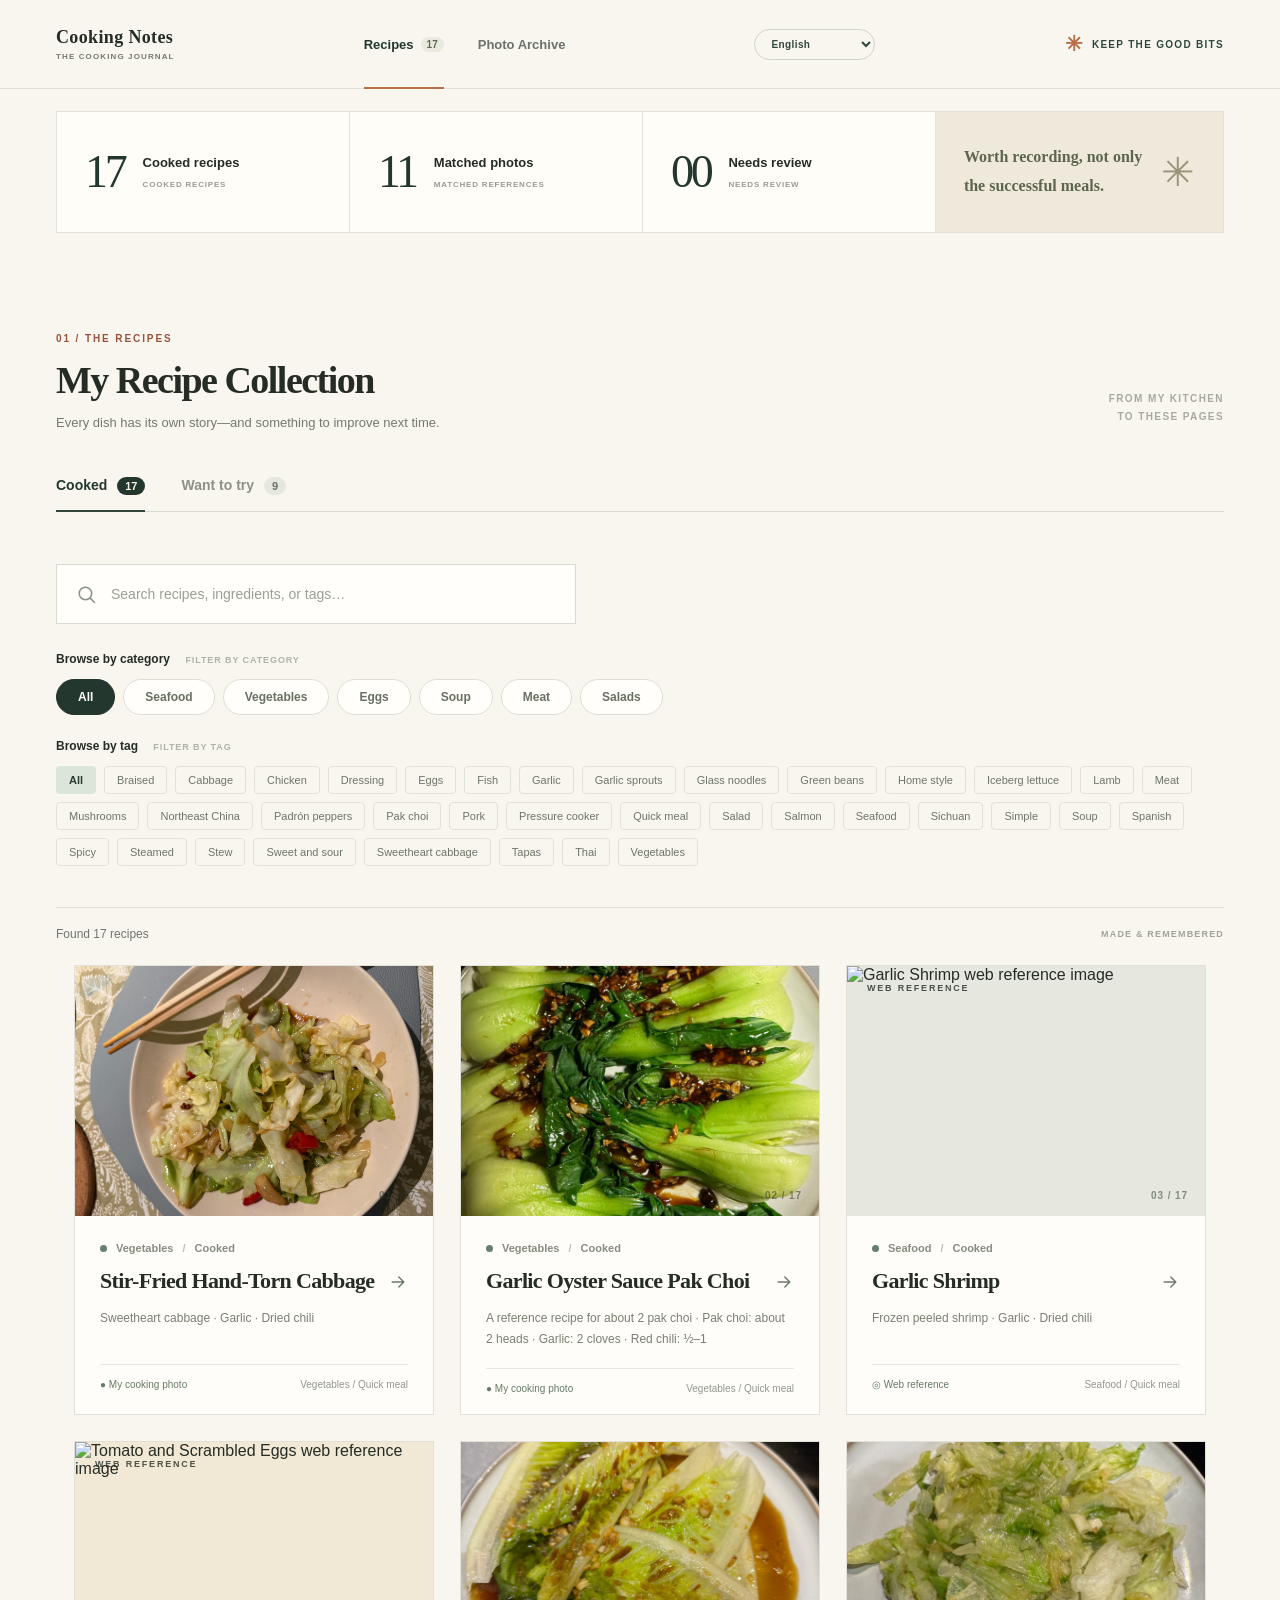
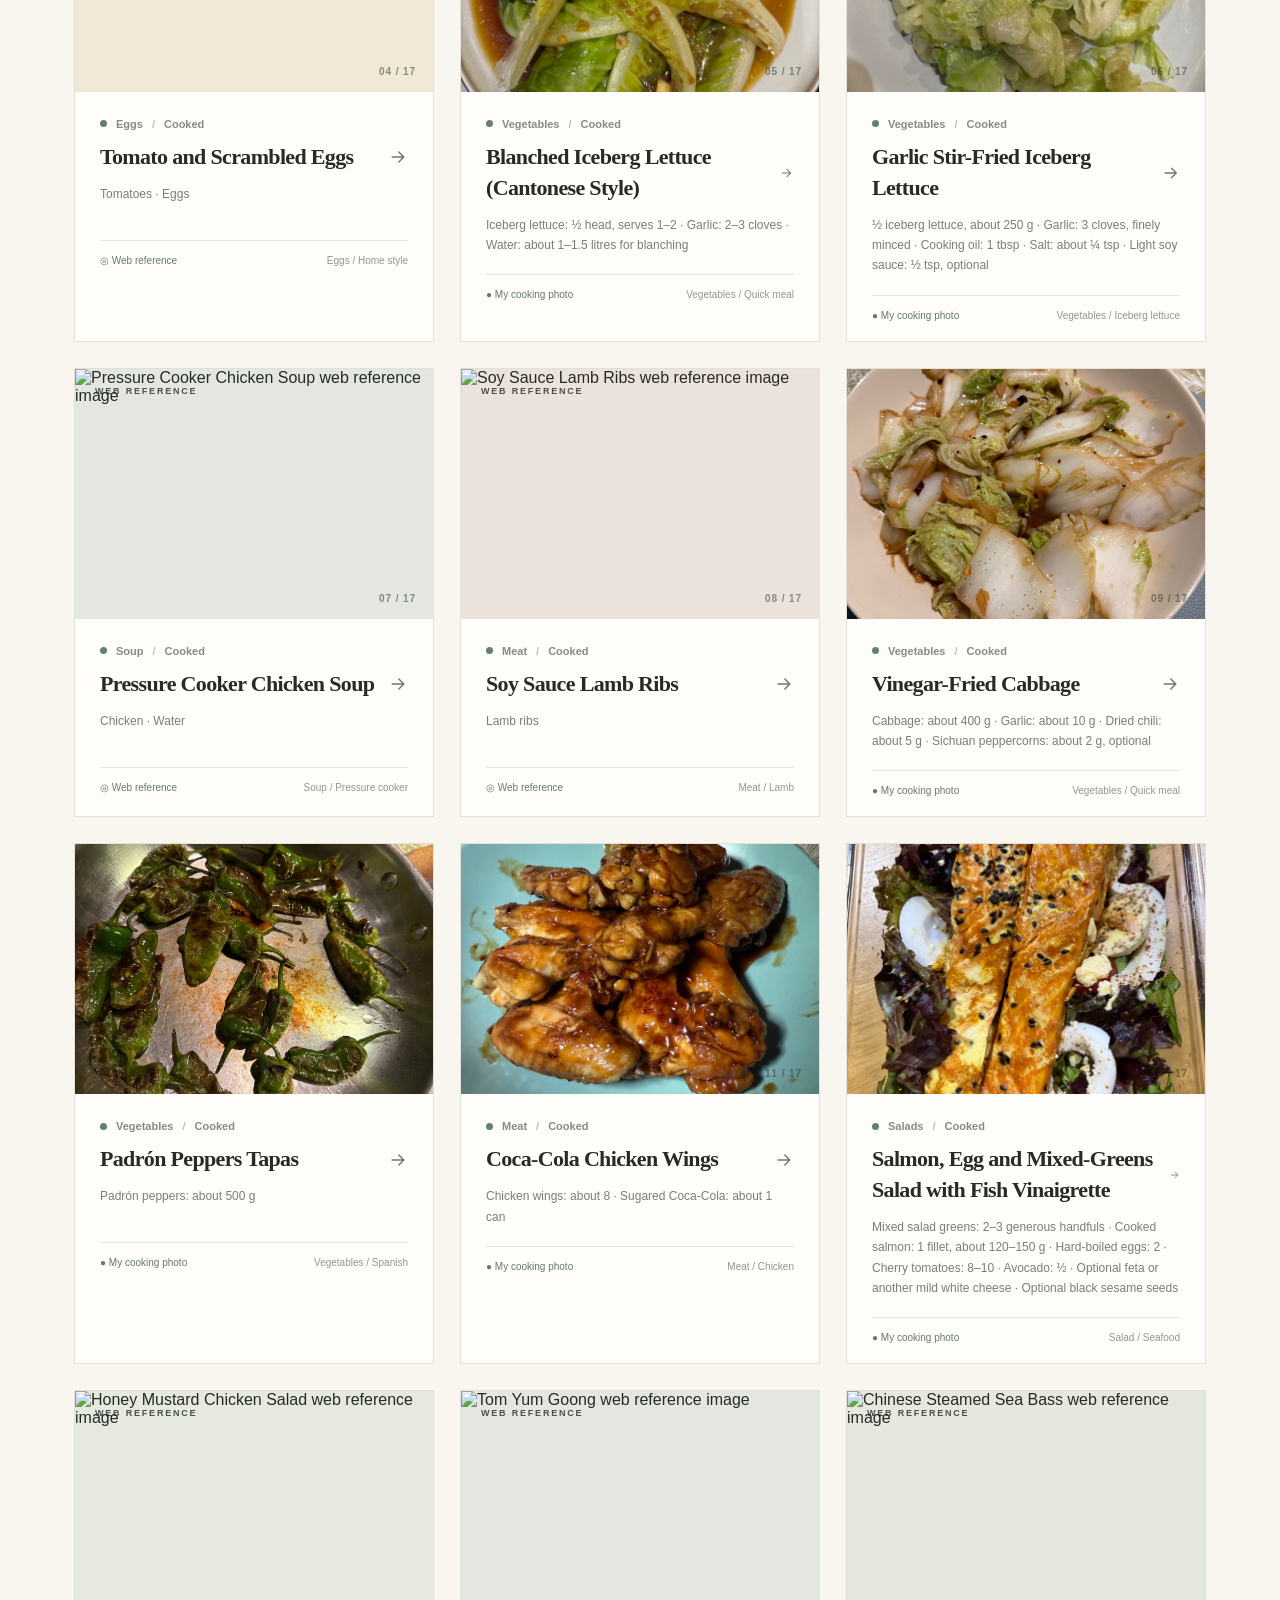
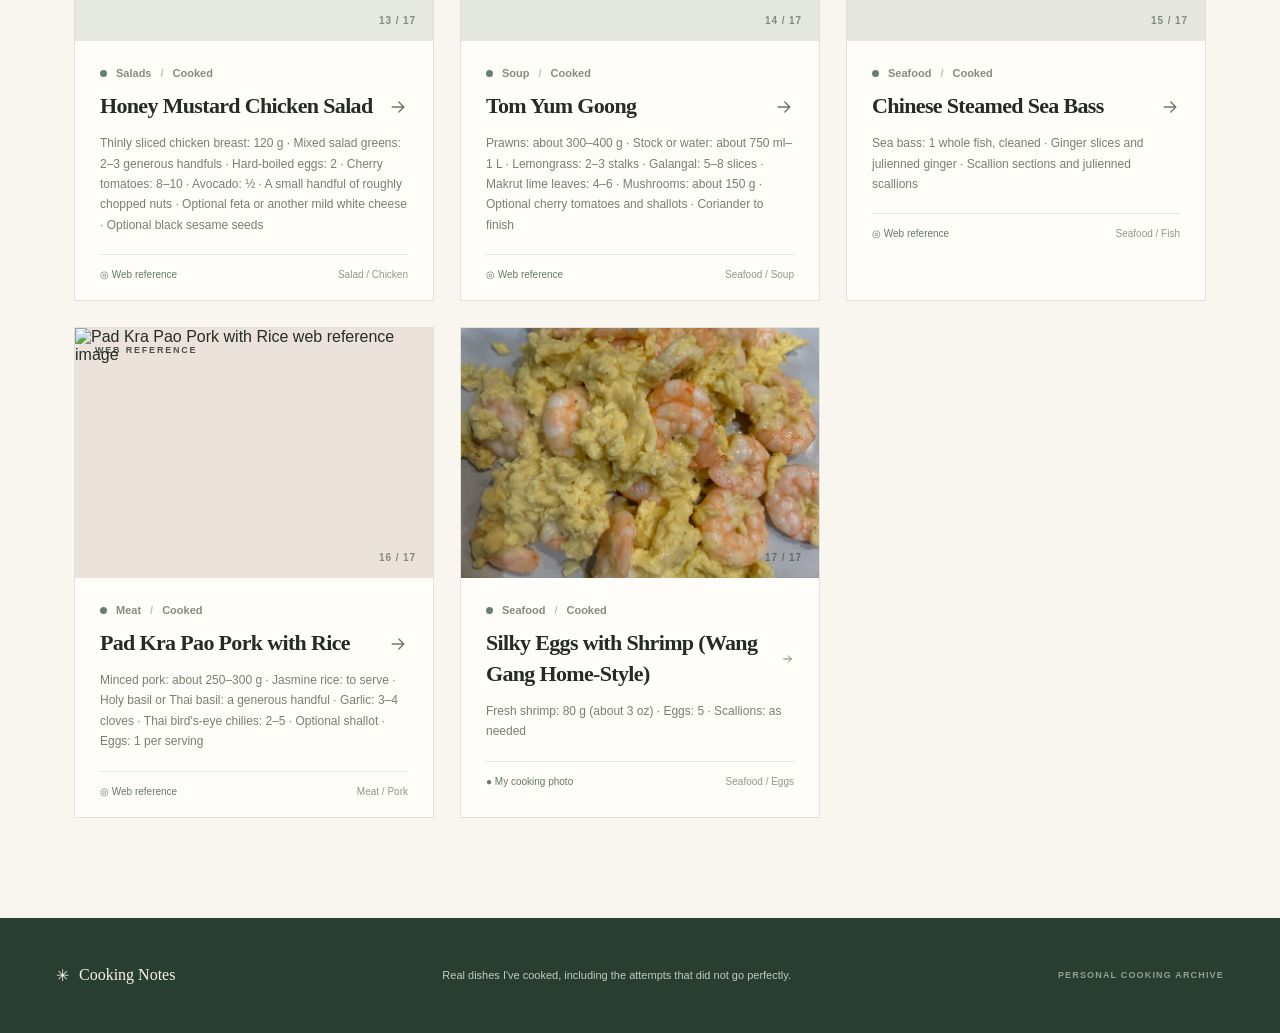
==== commit f6c83618: "Add latest personal cooking photos" ====
--- a/index.html
+++ b/index.html
@@ -7,7 +7,7 @@
   <meta name="description" content="一个个人烹饪档案：记住每道菜的做法、真实经验和下次想改进的地方。" />
   <title>我的厨房笔记 · Cooking Notes</title>
   <link rel="stylesheet" href="./styles.css?rev=recipe-add-1" />
-  <script id="cookbook-data" type="application/json">{"recipes":[{"id":"hand-torn-cabbage","title":"手撕包菜","status":"cooked","cuisine":"Chinese","category":"蔬菜","tags":["vegetables","quick-meal","sweetheart-cabbage"],"cover":"../../images/photos/hand-torn-cabbage-2026-10-12.jpg","ingredients":["Sweetheart Cabbage","蒜","干辣椒"],"seasonings":[],"instructions":["包菜撕成块，洗净并充分沥干。","蒜切末，干辣椒剪段。","锅充分预热，加油。","蒜和干辣椒短暂爆香。","先放比较厚的菜梗，再放叶子。","大火快速翻炒。","最后加入生抽、醋和糖。"],"experience":["已实际做过，但上次效果不够理想。","实际炒了约 5 分钟。","菜比较嫩，但是缺少焦香。","盘底有一些水。","醋用到约 1 tbsp，可能偏多。"],"improvements":["包菜洗完充分沥干。","锅要更热。","菜太多可以分批炒。","减少频繁翻动。","尝试把炒制时间缩短到约 2–3 分钟。","醋先用 1 tsp。"],"nextSeasonings":["生抽：2 tsp","醋：1 tsp","糖：¼–½ tsp"],"notes":[],"sources":[],"filename":"recipes/cooked/hand-torn-cabbage.md","referenceImage":null,"photos":[{"originalFile":"IMG_0497.HEIC","displayFile":"hand-torn-cabbage-2026-10-12.jpg","date":"2026-10-12","identifiedAs":"手撕包菜","matchStatus":"matched","recipeId":"hand-torn-cabbage","note":"可靠匹配手撕包菜；不能仅凭照片确定是哪一次尝试。","available":true,"publicPath":"./images/photos/hand-torn-cabbage-2026-10-12.jpg"},{"originalFile":"IMG_0633.HEIC","displayFile":"hand-torn-cabbage-2026-10-29.jpg","date":"2026-10-29","identifiedAs":"手撕包菜","matchStatus":"matched","recipeId":"hand-torn-cabbage","note":"可靠匹配手撕包菜；不能仅凭照片确定是哪一次尝试。","available":true,"publicPath":"./images/photos/hand-torn-cabbage-2026-10-29.jpg"}]},{"id":"garlic-oyster-sauce-pak-choi","title":"蒜蓉蚝油 Pak Choi","status":"cooked","cuisine":"Chinese","category":"蔬菜","tags":["vegetables","quick-meal","pak-choi"],"cover":"../../images/photos/garlic-oyster-sauce-pak-choi-2026-10-25.jpg","ingredients":["参考配方约适合 2 颗 Pak Choi：","Pak Choi：约 2 颗","蒜：2 瓣","红辣椒：半根至 1 根"],"seasonings":["蚝油：1 tbsp","生抽：1 tsp","老抽：少许，可选","香油：½ tsp","玉米淀粉：¼ tsp 或更少","水：约 3 tbsp，可根据浓稠度增加"],"instructions":["Pak Choi 洗净，对半或切成四份。","菜梗先接触沸水约 10–15 秒，再将叶子放进去短暂焯熟。","捞出充分沥干。","锅中加油，将蒜和红辣椒炒香。","加入提前混合好的酱汁，稍微煮至浓稠。","浇在 Pak Choi 上。"],"experience":["已实际做过，并且拍了照片。","上次菜叶有点软。","上次酱汁偏浓，而且量稍多。"],"improvements":["缩短焯水时间。","减少玉米淀粉或增加一点水。","不需要浇太多酱汁。"],"nextSeasonings":[],"notes":[],"sources":["Khin's Kitchen — Pak Choi with Garlic Sauce（原始菜谱名称；当前记录未提供链接）"],"filename":"recipes/cooked/garlic-oyster-sauce-pak-choi.md","referenceImage":null,"photos":[{"originalFile":"IMG_0579.HEIC","displayFile":"garlic-oyster-sauce-pak-choi-2026-10-25.jpg","date":"2026-10-25","identifiedAs":"蒜蓉蚝油 Pak Choi","matchStatus":"matched","recipeId":"garlic-oyster-sauce-pak-choi","note":"可靠匹配该菜谱。","available":true,"publicPath":"./images/photos/garlic-oyster-sauce-pak-choi-2026-10-25.jpg"}]},{"id":"garlic-shrimp","title":"蒜香虾仁","status":"cooked","cuisine":"Chinese","category":"海鲜","tags":["seafood","quick-meal"],"cover":null,"ingredients":["冷冻去壳虾仁","蒜","干辣椒"],"seasonings":["生抽","蚝油","糖"],"instructions":["虾仁解冻，沥干并擦去多余水分。","蒜切末，干辣椒剪段，可以去籽。","小火用油爆香蒜末和干辣椒。","加入虾仁炒至完全熟透。","加入生抽、蚝油和少量糖，翻炒均匀。"],"experience":["已实际做过。","干辣椒去籽可以减少辣度。","蒜和干辣椒不要炒焦，否则会发苦。","冷冻虾仁需要尽量沥干水分。"],"improvements":[],"nextSeasonings":[],"notes":["上图是网络参考图，不是本人的实拍照片。"],"sources":["网络参考图来源：[The Kitchn — Garlic Butter Shrimp](https://www.thekitchn.com/garlic-butter-shrimp-265172)"],"filename":"recipes/cooked/garlic-shrimp.md","referenceImage":"https://cdn.apartmenttherapy.info/image/upload/v1784063282/k/archive/4d14d19b855023bfdb66a6a99bb9dd78fb2894a0_landscape.jpg","photos":[]},{"id":"tomato-and-eggs","title":"西红柿炒鸡蛋","status":"cooked","cuisine":"Chinese","category":"鸡蛋","tags":["eggs","home-style"],"cover":null,"ingredients":["番茄","鸡蛋"],"seasonings":["盐","糖","油"],"instructions":["鸡蛋打散，先炒至凝固，盛出来。","番茄切块，放入锅中加盐炒软。","适当压碎番茄，让它释放汁水。","加入炒好的鸡蛋。","用糖和盐调整味道。"],"experience":["已实际做过，但上次不太成功。","英国买的番茄比较硬。","番茄炒了以后仍然保持块状，很难炒出番茄汁。","加水后，最后还是变得比较干。"],"improvements":["买成熟、偏软的番茄。","番茄先单独炒 4–6 分钟。","可以盖盖子稍微焖一下。","必要时加少量番茄酱辅助出汁。"],"nextSeasonings":[],"notes":["上图是网络参考图，不是本人的实拍照片。"],"sources":["网络参考图来源：[爱料理 — 蕃茄炒蛋](https://icook.tw/recipes/59691)"],"filename":"recipes/cooked/tomato-and-eggs.md","referenceImage":"https://tokyo-kitchen.icook.network/uploads/step/cover/234334/8b9d5fb97aab0b68.jpg","photos":[]},{"id":"blanched-iceberg-lettuce","title":"白灼生菜（广东做法）","status":"cooked","cuisine":"Chinese","category":"蔬菜","tags":["vegetables","quick-meal","iceberg-lettuce"],"cover":null,"ingredients":["Iceberg Lettuce（球生菜）：半颗，约 1–2 人份","大蒜：2–3 瓣","水：约 1–1.5 L，用于焯菜"],"seasonings":["蚝油：1 tbsp（15 ml）","生抽：1 tbsp（15 ml）","糖：½ tsp","食用油：1 tbsp，用于制作蒜蓉蚝油汁","盐：½ tsp，用于焯水","食用油：½ tsp，用于焯水"],"instructions":["准备生菜：将半颗 Iceberg Lettuce 用手撕成较大的叶片，洗净并充分沥水；不要撕得太小，否则焯水后容易软塌。大蒜切成蒜末。","调蚝油汁：在小碗中混合蚝油 1 tbsp、生抽 1 tbsp、糖 ½ tsp 和水 2 tbsp，搅拌均匀备用。","白灼生菜：锅中加入约 1–1.5 L 水，大火煮沸后加入盐 ½ tsp 和食用油 ½ tsp。放入生菜，Iceberg Lettuce 焯 10–20 秒即可；只需要稍微软化，仍然保持爽脆。立即捞出，充分沥水装盘，不要过冷水。","制作蒜蓉蚝油汁：锅中加入 1 tbsp 食用油，中小火加热。放入蒜末，炒约 15–25 秒，闻到蒜香后倒入调好的蚝油汁；煮至微微冒泡，再煮约 15–20 秒后关火。不要把蒜炒焦，否则会发苦。","淋汁：把热的蒜蓉蚝油汁均匀浇在生菜上，立即食用。"],"experience":["已实际做过，觉得很好吃。"],"improvements":[],"nextSeasonings":[],"notes":["Iceberg Lettuce 比广东常用的生菜更脆、水分更多，因此焯水时间要短；10–20 秒通常足够。","生菜一定要充分沥干，否则蚝油汁会被稀释。","蚝油和生抽本身含盐，酱汁通常不需要额外加盐。","在伦敦 Tesco 或 Sainsbury's 购买时，也可以尝试 Little Gem Lettuce：叶片更厚，焯水后更容易保持形状；如果家里已有 Iceberg，直接使用即可。","上图是网络参考图，不是本人的实拍照片。"],"sources":["网络参考图来源：[DelishHomeCook — Iceberg Lettuce with Oyster Sauce](https://delishhomecook.com/2017/07/28/blanched_lettuce/)"],"filename":"recipes/cooked/blanched-iceberg-lettuce.md","referenceImage":"https://delishhomecook.files.wordpress.com/2017/07/dsc01959-small.jpg","photos":[]},{"id":"garlic-stir-fried-iceberg-lettuce","title":"蒜蓉炒生菜（Iceberg Lettuce）","status":"cooked","cuisine":"Chinese","category":"蔬菜","tags":["vegetables","iceberg-lettuce","garlic","quick-meal"],"cover":"../../images/photos/garlic-stir-fried-iceberg-lettuce-2026-11-02.jpg","ingredients":["半颗 Iceberg lettuce，约 250 g","大蒜 3 瓣，切细末","食用油 1 tbsp（15 ml）","盐约 1/4 tsp","可选：生抽 1/2 tsp"],"seasonings":[],"instructions":["**Prepare the lettuce:** 切掉根部硬芯，把叶子撕成约 5–7 cm 的大块，洗净后充分沥干。水分越少，越不容易炒成水煮生菜。","**Split the garlic:** 将蒜末分成两份，约 2/3 用来爆香，剩下 1/3 在出锅前加入。","**Start the aromatics:** 炒锅用中大火预热 30–60 秒，加入油和 2/3 的蒜末，炒约 10–15 秒，闻到蒜香即可。不要把蒜炒到深黄色，否则容易发苦。","**Stir-fry quickly:** 调到大火，一次加入生菜，快速翻炒约 30 秒。生菜开始变软、体积缩小后撒盐，再加入剩余蒜末，继续翻炒 15–30 秒。","**Serve immediately:** 叶片边缘刚变软、颜色稍微变深，但较厚的部分仍然爽脆时立即关火装盘。不要把生菜留在热锅里，也不要加水或盖锅盖。"],"experience":["已经实际做过；目前还没有详细记录具体口感和下次改进点。"],"improvements":[],"nextSeasonings":[],"notes":[],"sources":[],"filename":"recipes/cooked/garlic-stir-fried-iceberg-lettuce.md","referenceImage":null,"photos":[{"originalFile":"garlic-stir-fried-iceberg-lettuce-2026-11-02.jpg","displayFile":"garlic-stir-fried-iceberg-lettuce-2026-11-02.jpg","date":"2026-11-02","identifiedAs":"蒜蓉炒生菜（Iceberg Lettuce）","matchStatus":"matched","recipeId":"garlic-stir-fried-iceberg-lettuce","note":"来自另一个 Cooking 文件夹的新个人实拍照片。","available":true,"publicPath":"./images/photos/garlic-stir-fried-iceberg-lettuce-2026-11-02.jpg"}]},{"id":"pressure-cooker-chicken-soup","title":"高压锅鸡汤","status":"cooked","cuisine":"Chinese","category":"汤","tags":["soup","pressure-cooker","simple"],"cover":null,"ingredients":["鸡","水"],"seasonings":[],"instructions":["将鸡放进高压锅。","加水。","用高压锅煮汤。以前提到过约 1 小时，但具体高压烹饪时间和模式尚未确认。"],"experience":["已实际做过。","具体调味料、鸡肉用量和高压烹饪时间尚未记录，下一次做的时候可以补充。"],"improvements":[],"nextSeasonings":[],"notes":["上图是网络参考图，不是本人的实拍照片。"],"sources":["网络参考图来源：[Wikimedia Commons — Chinese Food - Chicken Soup](https://commons.wikimedia.org/wiki/File:Chinese_Food_-_Chicken_Soup.JPG)（CC BY-SA 3.0）"],"filename":"recipes/cooked/pressure-cooker-chicken-soup.md","referenceImage":"https://upload.wikimedia.org/wikipedia/commons/4/47/Chinese_Food_-_Chicken_Soup.JPG","photos":[]},{"id":"soy-sauce-lamb-ribs","title":"酱油羊排","status":"cooked","cuisine":"Chinese","category":"肉类","tags":["meat","lamb","home-style"],"cover":null,"ingredients":["羊排"],"seasonings":["酱油"],"instructions":[],"experience":["已实际做过。","这道菜是自己随意调制的酱油风味，不是严格按照某个中餐菜谱做的。"],"improvements":[],"nextSeasonings":[],"notes":["上图是网络参考图，不是本人的实拍照片；图片展示的是相近的红烧羊排风格，不代表这道菜的实际成品。"],"sources":["网络参考图来源：[搜狐 — 红烧羊肉/羊排相关图片](https://www.sohu.com/a/840072712_121106832)"],"filename":"recipes/cooked/soy-sauce-lamb-ribs.md","referenceImage":"https://q7.itc.cn/q_70/images03/20241220/396b5f5ba7764e2a8b6789eb6a0640f6.jpeg","photos":[]},{"id":"vinegar-braised-cabbage","title":"醋溜白菜","status":"cooked","cuisine":"Chinese","category":"蔬菜","tags":["vegetables","quick-meal","cabbage"],"cover":"../../images/photos/stir-fried-cabbage-vegetable-review-2026-10-15.jpg","ingredients":["白菜／大白菜：约 400 g","蒜：约 10 g","干辣椒：约 5 g","花椒：约 2 g，可选"],"seasonings":["陈醋：约 20 ml","生抽：约 10 ml","白砂糖：约 5 g","盐：约 3 g","食用油：约 25 ml"],"instructions":["将白菜帮和叶分开；白菜帮斜切成片，白菜叶撕成大块。","锅烧热加油，放入花椒小火炸香后捞出。","加入干辣椒段和蒜片，短暂爆香。","转大火，先加入白菜帮快速翻炒约 1 分钟，再加入白菜叶翻炒约 30 秒。","沿锅边淋入陈醋，快速翻炒。","加入生抽、糖和盐，翻炒均匀后立即出锅。"],"experience":["已实际做过，并拍了照片。"],"improvements":["下次改进尚未记录。公开参考做法强调大火快炒、帮叶分开，以减少出水并保持脆感；是否适合下一次实际尝试，之后再记录。"],"nextSeasonings":[],"notes":["上面的用量和步骤是根据公开常见做法整理的参考版本，不代表 2026-10-15 这次照片对应的确切用量或步骤。"],"sources":["醋溜白菜参考做法：[理科生下厨房](https://scicook.com/recipes/vinegar-cabbage/)"],"filename":"recipes/cooked/vinegar-braised-cabbage.md","referenceImage":null,"photos":[{"originalFile":"IMG_0504.HEIC","displayFile":"stir-fried-cabbage-vegetable-review-2026-10-15.jpg","date":"2026-10-15","identifiedAs":"醋溜白菜","matchStatus":"matched","recipeId":"vinegar-braised-cabbage","note":"用户确认这是醋溜白菜。","available":true,"publicPath":"./images/photos/stir-fried-cabbage-vegetable-review-2026-10-15.jpg"}]},{"id":"padron-peppers-tapas","title":"Padrón Peppers Tapas","status":"cooked","cuisine":"Spanish","category":"蔬菜","tags":["vegetables","spanish","tapas","padron-peppers"],"cover":"../../images/photos/pan-fried-green-peppers-review-2026-10-17.jpg","ingredients":["Padrón peppers：约 500 g"],"seasonings":["西班牙橄榄油：适量（公开参考版本约 300 ml）","海盐片：适量"],"instructions":["Padrón peppers 洗净，并充分沥干水分。","锅中加入橄榄油并充分加热。","放入辣椒，煎炸至表皮起泡并呈金黄色。","捞出沥去多余油分，装盘后撒上海盐，趁热食用。"],"experience":["已实际做过，并拍了照片。","这道菜是西班牙 tapas。"],"improvements":[],"nextSeasonings":[],"notes":["上面的用量和步骤是根据西班牙常见 tapas 做法整理的参考版本，不代表 2026-10-17 这次照片对应的确切用量或步骤。"],"sources":["Padrón peppers 参考做法：[Foods and Wines from Spain](https://www.foodswinesfromspain.com/en/fws-academy/recipes/2017/october/padron-peppers)"],"filename":"recipes/cooked/padron-peppers-tapas.md","referenceImage":null,"photos":[{"originalFile":"IMG_0531.HEIC","displayFile":"pan-fried-green-peppers-review-2026-10-17.jpg","date":"2026-10-17","identifiedAs":"Padrón Peppers Tapas","matchStatus":"matched","recipeId":"padron-peppers-tapas","note":"用户确认这是西班牙 Padrón peppers tapas。","available":true,"publicPath":"./images/photos/pan-fried-green-peppers-review-2026-10-17.jpg"}]},{"id":"coca-cola-chicken-wings","title":"可乐鸡翅","status":"cooked","cuisine":"Chinese","category":"肉类","tags":["meat","chicken","home-style"],"cover":"../../images/photos/soy-glazed-chicken-review-2026-10-25.jpg","ingredients":["鸡翅：约 8 只","含糖可乐：约 1 罐"],"seasonings":["盐：适量","料酒：约 1 tbsp","生抽：约 10 ml","老抽：约 5–7 ml","姜片：约 5 片","桂皮：半支至 1 支，可选","八角：可选"],"instructions":["在鸡翅两面划刀或扎孔，帮助入味；可用料酒和老抽腌制约 30 分钟至 2 小时。","鸡翅冷水下锅，可加入姜片；煮开并撇去浮沫后捞出，用温水冲净并擦干。","锅烧热，将鸡翅小火煎至两面金黄。","加入可乐、料酒、生抽、老抽和可选的桂皮、八角；液体以接近没过鸡翅为宜。","小火炖煮至鸡翅熟透、汤汁明显减少。","转大火收汁，让浓稠酱汁裹在鸡翅表面；最后按需要补盐。"],"experience":["已实际做过，并拍了照片。"],"improvements":[],"nextSeasonings":[],"notes":["上面的用量和步骤是根据公开常见做法整理的参考版本，不代表 2026-10-25 这次照片对应的确切用量或步骤。"],"sources":["可乐鸡翅参考做法：[下厨房](https://m.xiachufang.com/recipe/1000229/)","可乐鸡翅常见做法概述：[维基百科](https://zh.wikipedia.org/wiki/可乐鸡翅)"],"filename":"recipes/cooked/coca-cola-chicken-wings.md","referenceImage":null,"photos":[{"originalFile":"IMG_0581.HEIC","displayFile":"soy-glazed-chicken-review-2026-10-25.jpg","date":"2026-10-25","identifiedAs":"可乐鸡翅","matchStatus":"matched","recipeId":"coca-cola-chicken-wings","note":"用户确认这是可乐鸡翅。","available":true,"publicPath":"./images/photos/soy-glazed-chicken-review-2026-10-25.jpg"}]},{"id":"fish-vinaigrette","title":"三文鱼鸡蛋混合生菜沙拉（Fish Vinaigrette）","status":"cooked","cuisine":"Western","category":"沙拉","tags":["salad","seafood","salmon","simple"],"cover":"../../images/photos/fish-vinaigrette-1.jpg","ingredients":["混合生菜：2–3 大把，例如绿叶生菜和红叶生菜","熟三文鱼：1 片，约 120–150 g，简单调味后掰成大块","水煮蛋：2 个，对半或切成四块","樱桃番茄：8–10 个，对半切开","牛油果：½ 个，切片或切丁","可选：少量菲达奶酪或其他味道温和的白奶酪","可选：黑芝麻，最后撒上"],"seasonings":["特级初榨橄榄油：3 份","醋：1 份","盐：适量","黑胡椒：适量","意大利综合香料：适量"],"instructions":["制作油醋汁：将橄榄油、醋、盐、黑胡椒和意大利综合香料放入一个最小的透明密封容器中，盖紧后摇匀。","组合沙拉：把混合生菜放入大盘，加入樱桃番茄和牛油果，再摆上三文鱼和水煮蛋。","完成：按喜好加入奶酪和黑芝麻。再次摇匀油醋汁，淋在沙拉上后立即食用。"],"experience":["已实际做过，并拍下了两张成品照片。"],"improvements":[],"nextSeasonings":[],"notes":[],"sources":[],"filename":"recipes/cooked/fish-vinaigrette.md","referenceImage":null,"photos":[{"originalFile":"fish-vinaigrette-1.jpg","displayFile":"fish-vinaigrette-1.jpg","date":"日期未记录","identifiedAs":"三文鱼鸡蛋混合生菜沙拉","matchStatus":"matched","recipeId":"fish-vinaigrette","note":"随鱼汁油醋汁菜谱提供的个人实拍照片。","available":true,"publicPath":"./images/photos/fish-vinaigrette-1.jpg"},{"originalFile":"fish-vinaigrette-2.jpg","displayFile":"fish-vinaigrette-2.jpg","date":"日期未记录","identifiedAs":"三文鱼鸡蛋混合生菜沙拉","matchStatus":"matched","recipeId":"fish-vinaigrette","note":"随鱼汁油醋汁菜谱提供的个人实拍照片。","available":true,"publicPath":"./images/photos/fish-vinaigrette-2.jpg"}]},{"id":"honey-mustard-chicken-salad-sauce","title":"蜂蜜芥末鸡肉沙拉","status":"cooked","cuisine":"Western","category":"沙拉","tags":["salad","chicken","dressing","simple"],"cover":null,"ingredients":["薄切鸡胸肉：120 g，可以使用超市购买的熟鸡肉片，或将熟鸡胸肉切薄","混合生菜：2–3 大把，例如绿叶生菜和红叶生菜","水煮蛋：2 个，对半或切成四块","樱桃番茄：8–10 个，对半切开","牛油果：½ 个，切片或切丁","坚果：一小把，粗略切碎，例如杏仁、核桃或腰果","可选：少量菲达奶酪或其他味道温和的白奶酪","可选：黑芝麻，最后撒上"],"seasonings":["特级初榨橄榄油：1 tbsp（15 ml）","第戎芥末：1 tbsp（15 g）；也可以用 2 tsp 第戎芥末加 1 tsp 粒粒芥末增加口感","蜂蜜：2 tsp（10 ml）","苹果醋或新鲜柠檬汁：1 tsp（5 ml），用来平衡甜味并帮助乳化","细海盐：1 小撮","现磨黑胡椒：1 小撮","可选：极少量蒜粉或一小撮切碎的新鲜细香葱"],"instructions":["准备鸡肉：如果使用生鸡胸肉，用盐和胡椒调味，彻底煮熟后稍微静置，再切成薄片；如果使用现成的熟鸡肉片，可直接使用。","混合酱汁底：在小碗中将芥末、蜂蜜、醋（或柠檬汁）、盐和黑胡椒搅拌至完全顺滑。","乳化橄榄油：一边快速搅拌，一边慢慢将橄榄油细细地倒入芥末混合物中，直到酱汁变得有光泽并稍微变稠。","调整浓稠度：尝味后按需要调整。如果想让酱汁更适合淋在嫩叶上，可以加入 ½ tsp 温水搅匀。","组合沙拉：把生菜、樱桃番茄和牛油果放入碗中，摆上水煮蛋、薄切鸡肉和坚果，再加入可选的奶酪和黑芝麻。","拌匀后食用：将一半酱汁拌入鸡肉，另一半在上桌前立即淋到生菜上。"],"experience":[],"improvements":[],"nextSeasonings":[],"notes":["这个配方按 120 g 鸡肉计算，大约可得到 2½ tbsp 乳化酱汁，足够拌鸡肉并调味一份配菜沙拉。","如果使用生鸡肉，可以在煎好后转小火，在锅中加入 1 tbsp 酱汁，让鸡肉裹上酱汁并轻微焦糖化 30–45 秒；剩下的酱汁冷拌沙拉。","网络参考图只用于帮助想象成品，不是个人实拍照片。"],"sources":["参考做法与图片来源：[Savory Spiral — Honey Mustard Chicken Salad](https://savoryspiral.com/honey-mustard-chicken-salad-fresh-and-tasty-delight/)"],"filename":"recipes/cooked/honey-mustard-chicken-salad-sauce.md","referenceImage":"https://cdn.savoryspiral.com/images/4fbd47ed-cafc-4850-a252-42136aacfcce_3a17056e.webp","photos":[]},{"id":"red-braised-pork","title":"红烧肉","status":"to-try","cuisine":"Chinese","category":"其他","tags":["meat","pork","braised","home-style"],"cover":null,"ingredients":["五花肉：约 500 g，切成 3–4 cm 方块","姜：约 5 片","葱：2–3 段"],"seasonings":["冰糖：约 25–30 g","生抽：约 2 tbsp","老抽：约 1 tbsp，用于上色，可按颜色减少","料酒或绍兴酒：约 2 tbsp","八角：1–2 个","桂皮：1 小段，可选","水：足量，接近没过猪肉","盐：最后按味道调整"],"instructions":["五花肉冷水下锅，加入少量姜片，煮开后撇去浮沫，捞出并擦干。","锅中少油，将五花肉各面煎至微微金黄，先盛出。","锅中留少量油，加入冰糖，小火加热至融化并呈琥珀色；不要炒焦。","放回五花肉，加入姜、葱、八角和桂皮，翻匀上色。","加入生抽、老抽和料酒，再加入足量热水。","煮开后转小火，盖盖炖约 60–90 分钟，直到肉变软。","打开锅盖转中高火收汁，尝味后再决定是否加盐。"],"experience":[],"improvements":[],"nextSeasonings":[],"notes":["这是一个典型的红烧肉参考版本，实际用量和炖煮时间等做过后再记录。","网络参考图只用于帮助想象成品，不是个人实拍照片。"],"sources":["参考做法：[TravelChinaGuide — Red Braised Pork](https://www.travelchinaguide.com/tour/food/chinese-cooking/stewed-pork.htm)"],"filename":"recipes/cooked/red-braised-pork.md","referenceImage":"https://imgs.shanghaifoodmenu.com/uploads/images/202606/shanghai_braised_pork_belly_1200.webp","photos":[]},{"id":"dongbei-chicken-mushroom-stew","title":"小鸡炖蘑菇","status":"to-try","cuisine":"Chinese","category":"其他","tags":["meat","chicken","mushrooms","stew","home-style"],"cover":null,"ingredients":["鸡块：约 700 g，可用鸡腿、鸡翅或带骨鸡块","干榛蘑：约 30 g；也可以用干香菇替代","姜：约 5 片","葱：2–3 段"],"seasonings":["生抽：约 2 tbsp","老抽：约 1 tsp，可选","料酒：约 1 tbsp","八角：1 个","香叶：1–2 片，可选","盐：适量","水或泡蘑菇的水：足量"],"instructions":["干蘑菇提前泡软，洗净并保留清澈的泡蘑菇水。","鸡块冷水下锅，煮开后撇去浮沫，捞出并冲洗干净。","锅中加油，放入姜片和葱段炒香，再加入鸡块翻炒至表面略微上色。","加入生抽、老抽、料酒、八角和香叶，翻炒均匀。","倒入泡蘑菇水或热水，加入蘑菇；煮开后转小火，盖盖炖约 30–45 分钟。","鸡肉变软后开盖收汁，按味道加盐，趁热食用。"],"experience":[],"improvements":[],"nextSeasonings":[],"notes":["小鸡炖蘑菇是东北风味炖菜，传统上常用榛蘑；买不到时可用香菇等干蘑菇替代。","这是一个典型参考版本，实际鸡肉部位、蘑菇种类和时间等做过后再记录。","网络参考图不是个人实拍照片。"],"sources":["参考背景：[人民网 — 小鸡炖蘑菇](https://health.people.com.cn/n1/2018/0707/c14739-30132623.html)","参考做法：[DayDayCook — 小鸡炖蘑菇](https://www.daydaycook.com/zh-Hans/recipe/braised-chicken-with-mushroom-and-noodle)"],"filename":"recipes/cooked/dongbei-chicken-mushroom-stew.md","referenceImage":"https://i2.kknews.cc/0rTuV5ugw5jUWA5qflm4zohzGCY-Gmjfb1s8lgKV_40/0.jpg","photos":[]},{"id":"chicken-glass-noodle-stew","title":"鸡肉炖粉条","status":"to-try","cuisine":"Chinese","category":"其他","tags":["meat","chicken","glass-noodles","stew","home-style"],"cover":null,"ingredients":["鸡腿或鸡块：约 500 g","粉条：约 100 g，提前泡软","姜：约 5 片","蒜：2 瓣，可选","葱：2–3 段"],"seasonings":["生抽：约 2 tbsp","老抽：约 1 tsp，可选","料酒：约 1 tbsp","八角：1 个，可选","盐：适量","黑胡椒：适量","水或鸡汤：足量"],"instructions":["粉条按包装说明泡软；如果很长，可以剪成适合入口的长度。","鸡块擦干，锅中加油，将鸡块煎至表面微微金黄。","加入姜、蒜、葱和八角，炒出香味。","加入生抽、老抽和料酒，翻炒均匀后倒入热水或鸡汤。","煮开后转小火，盖盖炖至鸡肉基本熟透，约 25–35 分钟。","加入泡软的粉条，再炖约 5–10 分钟，直到粉条吸收汤汁但仍有弹性。","尝味后用盐和黑胡椒调整，趁热食用。"],"experience":[],"improvements":[],"nextSeasonings":[],"notes":["粉条要最后加入，避免长时间炖煮后过度吸水或变碎。","这是一个家常参考版本，实际鸡肉部位、粉条种类和调味比例等做过后再记录。","网络参考图不是个人实拍照片。"],"sources":["参考做法：[美食天下 — 鸡肉炖粉条](https://home.meishichina.com/recipe-423650.html)"],"filename":"recipes/cooked/chicken-glass-noodle-stew.md","referenceImage":"https://tukuimg.bdstatic.com/processed/061ba6143cc326d3266fec0536bf7b3d.jpeg%40s_0%2Cw_800%2Ch_1000%2Cq_80","photos":[]},{"id":"gambas-al-ajillo","title":"蒜香油浸虾（Gambas al Ajillo）","status":"to-try","cuisine":"Spanish","category":"其他","tags":["seafood","spanish","tapas","garlic","quick-meal"],"cover":null,"ingredients":["去壳虾仁：约 250–300 g，尽量擦干","特级初榨橄榄油：约 100–150 ml，要能在小锅中形成明显油层","蒜：4–6 瓣，切薄片","干辣椒：1–2 根，剪段或切圈","欧芹：少量，切碎，可选"],"seasonings":["盐：适量","黑胡椒：少量，可选","柠檬汁：少量，可选"],"instructions":["虾仁解冻后充分擦干；如果使用带壳虾，可以保留尾部或虾头增加风味。","在小铸铁锅或浅锅中加入橄榄油和蒜片，小火慢慢加热，让蒜释放香味但不要变焦。","加入干辣椒，继续加热片刻。","转中高火加入虾仁，加盐，快速翻动，直到虾仁变粉红并刚好熟透，通常每面约 1–2 分钟。","撒上欧芹，按喜好加少量柠檬汁，连同热油一起上桌，配面包蘸油食用。"],"experience":[],"improvements":[],"nextSeasonings":[],"notes":["你描述的“几个虾仁在一锅油里”的西班牙 tapas 很可能就是 Gambas al Ajillo，也叫 Spanish garlic prawns。","这道菜的重点是橄榄油、蒜和虾；虾不要煮太久，否则会变老。","网络参考图不是个人实拍照片。"],"sources":["参考背景：[Wikipedia — Gambas al Ajillo](https://en.wikipedia.org/wiki/Gambas_al_ajillo)","参考做法：[Table & Traditions — Gambas al Ajillo](https://www.tableandtraditions.com/recipes/gambas-al-ajillo)"],"filename":"recipes/cooked/gambas-al-ajillo.md","referenceImage":"https://dynamic-media-cdn.tripadvisor.com/media/photo-o/2e/52/a5/af/caption.jpg?h=1100&s=1&w=1100","photos":[]},{"id":"dry-fried-green-beans","title":"干煸四季豆","status":"to-try","cuisine":"Chinese","category":"其他","tags":["vegetables","green-beans","sichuan","spicy","quick-meal"],"cover":null,"ingredients":["四季豆：约 400–500 g，去两头并掰成段","猪肉末：约 100 g，可选","蒜：3–4 瓣，切末","姜：少量，切末，可选","干辣椒：4–6 根，剪段","花椒：少量"],"seasonings":["食用油：适量","生抽：约 1 tbsp","料酒：约 1 tsp，可选","糖：½ tsp，可选","盐：适量","碎米芽菜：少量，可选"],"instructions":["四季豆洗净后充分擦干或沥干，掰成段；水分太多容易溅油，也不容易煸出皱皮。","锅中加入比平时炒菜稍多的油，放入四季豆，中火煸炒至表面起皱、出现小焦斑，内部刚好熟透，盛出备用。","锅中留少量油，小火炒香花椒和干辣椒，再加入蒜末和姜末。","如果使用猪肉末，加入后炒至变色并略微焦香；可选加入米芽菜。","放回四季豆，加入生抽、料酒、糖和盐，大火快速翻匀。","炒至表面干爽、香味融合后立即出锅。"],"experience":[],"improvements":[],"nextSeasonings":[],"notes":["“干煸”的关键是先把四季豆煸到起皱并减少水分，再加入香料和调味料。","四季豆必须彻底加热至熟透，不要只追求表面焦香。","网络参考图不是个人实拍照片。"],"sources":["参考做法：[TravelChinaGuide — Sichuan Dry-fried Green Beans](https://www.travelchinaguide.com/tour/food/chinese-cooking/dryfried-green-beans.htm)"],"filename":"recipes/cooked/dry-fried-green-beans.md","referenceImage":"https://dw-media.tkww.hk/epaper/wwp/20221108/TXT_JPG/a17a10.jpg","photos":[]},{"id":"twice-cooked-pork","title":"回锅肉","status":"to-try","cuisine":"Chinese","category":"其他","tags":["meat","pork","sichuan","spicy","home-style"],"cover":null,"ingredients":["带皮五花肉：约 400–500 g","蒜苗：约 100–150 g，切段","姜：几片","葱：2–3 段","花椒：少量"],"seasonings":["郫县豆瓣酱：约 1 tbsp","豆豉：约 1 tsp，可选","生抽：约 1 tsp","料酒：约 1 tbsp","糖：½ tsp，可选","干辣椒：少量，可选"],"instructions":["五花肉整块冷水下锅，加入姜、葱和花椒，煮至刚刚熟透；捞出放凉后切成尽可能薄的片。","锅中不必加太多油，放入肉片，中火煸炒至边缘微卷并释放出油脂。","将肉片拨到一边，利用锅中的油炒香豆瓣酱、豆豉和干辣椒。","加入生抽、料酒和糖，翻炒使肉片均匀裹上红亮的酱汁。","先加入蒜苗较硬的茎段翻炒，再加入叶子，大火快速炒至断生。","立即出锅，配米饭食用。"],"experience":[],"improvements":[],"nextSeasonings":[],"notes":["回锅肉的核心是“先煮后炒”：肉片要薄，先把油脂煸出，再用豆瓣酱和蒜苗完成第二次烹调。","这是一个典型川菜参考版本，具体辣度和油量做过后再记录。","网络参考图不是个人实拍照片。"],"sources":["参考做法：[TravelChinaGuide — Twice Cooked Pork](https://www.travelchinaguide.com/tour/food/chinese-cooking/twice-cooked-pork.htm)"],"filename":"recipes/cooked/twice-cooked-pork.md","referenceImage":"https://chinawondersguide.com/uploads/76/a/c4f2ca20bcb0d46ec7507a6e055c36e7be9cc.jpeg","photos":[]},{"id":"hunan-stir-fried-pork","title":"小炒肉","status":"to-try","cuisine":"Chinese","category":"其他","tags":["meat","pork","spicy","home-style","quick-meal"],"cover":null,"ingredients":["猪肉：约 300–400 g，可用五花肉和瘦肉混合，切薄片","青椒或湖南椒：约 150–200 g，切斜片","蒜：2–3 瓣，切片或切末","姜：少量，可选","葱：少量，可选"],"seasonings":["生抽：约 1 tbsp","老抽：½ tsp，可选","蚝油：约 1 tsp，可选","料酒：约 1 tsp","盐：适量","糖：少量，可选","食用油：适量"],"instructions":["猪肉切成薄片；如果使用较瘦的肉，可以用少量生抽和料酒抓匀，静置片刻。","青椒洗净擦干，切成斜片；锅要充分预热。","先下猪肉片，中高火翻炒至变色并略微焦香；如果使用五花肉，煸出多余油脂。","加入蒜、姜和葱，快速炒香。","加入青椒，保持大火翻炒至表面出现轻微焦斑但仍有口感。","加入生抽、老抽、蚝油、料酒、盐和可选的糖，快速翻匀后立即出锅。"],"experience":[],"improvements":[],"nextSeasonings":[],"notes":["小炒肉通常突出猪肉香和辣椒香；辣椒不要炒得过软，表面有轻微起泡或焦斑会更香。","这是一个家常湖南风味参考版本，肉的部位和辣椒品种可以按实际购买情况调整。","网络参考图不是个人实拍照片。"],"sources":["参考背景与做法：[DayDayCook — 农家小炒肉](https://www.daydaycook.com/zh-Hans/recipe/hometown-stir-fried-pork)"],"filename":"recipes/cooked/hunan-stir-fried-pork.md","referenceImage":"https://res.cloudinary.com/dxocatyhb/image/upload/ar_16%3A9%2Cc_fit%2Cw_1000/v1732982664/stir-fried-pork-with-peppers.webp","photos":[]},{"id":"tom-yum-goong","title":"冬阴功","status":"cooked","cuisine":"Thai","category":"汤","tags":["seafood","soup","thai","spicy","simple"],"cover":null,"ingredients":["虾：约 300–400 g，去壳去虾线；虾壳可留作熬汤","高汤或水：约 750 ml–1 L","香茅：2–3 根，拍裂切段","南姜：约 5–8 片","青柠叶：4–6 片，撕开","蘑菇：约 150 g","小番茄：6–8 个，对半切开，可选","红葱头：2–3 个，可选","香菜：少量，出锅装饰"],"seasonings":["鱼露：约 2 tbsp，按口味调整","青柠汁：约 3–4 tbsp，最后加入","泰国小米椒：适量，拍碎或切段","泰式辣椒膏（Nam Prik Pao）：约 1 tsp，可选","棕榈糖或白糖：少量，可选","盐：适量"],"instructions":["如果保留虾壳，可以先用少量油炒香，再加入水或高汤煮出底味；也可以直接使用现成高汤。","加入香茅、南姜、青柠叶、红葱头和辣椒，煮 3–4 分钟，让香味进入汤中。","加入蘑菇和番茄，煮至刚刚变软。","加入鱼露和可选的辣椒膏、糖，搅匀后尝味。","加入虾，煮到虾变粉红、刚好熟透，通常只需要约 1–2 分钟。","关火后加入青柠汁，撒上香菜；最后用鱼露、酸度和辣度调整平衡。"],"experience":[],"improvements":[],"nextSeasonings":[],"notes":["青柠汁最后关火后加入，可以更好地保留酸味和香气。","这份记录是典型冬阴功参考版本；没有个人实拍照片。"],"sources":["参考做法：[SBS Food — Tom Yum Goong](https://www.sbs.com.au/food/the-cook-up-with-adam-liaw/recipe/tom-yum-goong/cnubotmaz)"],"filename":"recipes/cooked/tom-yum-goong.md","referenceImage":"https://topthairealty.com/storage/39/content-2-top-10-thai-street-foods-you-must-try-4-tom-yum-goong-soup-with-fresh-herbs-2025-10-17-06-52-28.png","photos":[]},{"id":"steamed-sea-bass","title":"清蒸鲈鱼","status":"cooked","cuisine":"Chinese","category":"海鲜","tags":["seafood","fish","steamed","simple"],"cover":null,"ingredients":["鲈鱼：1 条，处理干净","姜：数片，另切少量姜丝","葱：数段，另切少量葱丝"],"seasonings":["蒸鱼豉油：约 1–2 tbsp，按鱼的大小调整","食用油：约 2 tbsp，用于最后淋热油","料酒：少量，可选","盐：少量，可选"],"instructions":["鲈鱼处理干净，在鱼身两面各划几刀；用少量盐和料酒简单腌几分钟后擦干。","盘中铺姜片和葱段，放上鲈鱼，再在鱼身上放少量姜片。","水烧开后上锅，大火蒸约 8–12 分钟，具体时间根据鱼的大小调整。","用筷子插入鱼身最厚处确认已经熟透，取出后倒掉盘中蒸出的水分和姜葱。","换上姜丝和葱丝，沿盘边淋入蒸鱼豉油。","将食用油烧至冒烟或明显变热，均匀淋在葱姜丝上，立即食用。"],"experience":[],"improvements":[],"nextSeasonings":[],"notes":["清蒸鲈鱼的重点是鱼要新鲜、蒸锅水要先烧开，并避免蒸得过久。","这份记录是典型家常参考版本；没有个人实拍照片。"],"sources":["参考做法：[Woks of Love — Authentic Steamed Sea Bass](https://woksoflove.com/authentic-steamed-sea-bass-qing-zheng-lu-yu-15-minute-recipe/)"],"filename":"recipes/cooked/steamed-sea-bass.md","referenceImage":"https://tokyo-kitchen.icook.network/uploads/step/cover/1300978/b25caedd47065c93.jpg","photos":[]},{"id":"pad-kra-pao-pork","title":"泰式打抛猪饭","status":"cooked","cuisine":"Thai","category":"肉类","tags":["meat","pork","thai","spicy","quick-meal"],"cover":null,"ingredients":["猪肉末：约 250–300 g","茉莉香米饭：适量","打抛叶或圣罗勒：一大把；买不到时可用泰国罗勒作为替代","蒜：3–4 瓣，切碎","泰国小米椒：2–5 根，切碎，按辣度调整","红葱头：1–2 个，切片，可选","鸡蛋：每份 1 个"],"seasonings":["生抽：约 1 tbsp","鱼露：约 1 tbsp","蚝油：约 1 tsp","糖：½–1 tsp","清水：少量，用于调开酱汁","食用油：煎蛋和炒肉使用"],"instructions":["将生抽、鱼露、蚝油、糖和少量清水混合成酱汁。","锅中加入比平时煎蛋稍多的油，煎鸡蛋至边缘酥脆、蛋白凝固而蛋黄仍可保持流心，盛出备用。","用锅中余油炒香蒜、辣椒和红葱头。","加入猪肉末，大火翻炒并压散，炒至变色并略微焦香。","倒入酱汁，继续翻炒至汤汁基本收干并裹住肉末。","关火后加入打抛叶或罗勒叶，利用余温炒至刚刚萎缩。","将打抛猪盖在米饭上，放上煎蛋立即食用。"],"experience":[],"improvements":[],"nextSeasonings":[],"notes":["你描述的“猪肉、很辣的酱、米饭和煎蛋”就是泰国常见的 Pad Kra Pao（打抛饭）组合。","这份记录是典型猪肉版本；没有个人实拍照片。"],"sources":["参考做法：[Kitchen Stories — Pad Kra Pao](https://www.kitchenstories.com/en/recipes/pad-kra-pao-thai-holy-basil-and-pork-stir-fry)"],"filename":"recipes/cooked/pad-kra-pao-pork.md","referenceImage":"https://www.cooking-therapy.com/wp-content/uploads/2024/02/Pad-Kra-Pao-10-683x1024.jpg","photos":[]},{"id":"stir-fried-garlic-sprouts","title":"清炒蒜苗","status":"to-try","cuisine":"Chinese","category":"蔬菜","tags":["vegetables","garlic-sprouts","simple","quick-meal"],"cover":null,"ingredients":["蒜苗：约 300–400 g，洗净切段","蒜：1 瓣，可选"],"seasonings":["食用油：适量","盐：适量","生抽：少量，可选","糖：一小撮，可选"],"instructions":["蒜苗洗净并充分沥干，把较粗的根部和嫩叶分开。","锅充分预热后加油，先放蒜苗根部，大火快速翻炒。","根部开始变软后加入叶子和可选的蒜末，继续翻炒至颜色鲜亮、刚好断生。","加盐调味；按喜好加入少量生抽和糖，立即出锅。"],"experience":[],"improvements":[],"nextSeasonings":[],"notes":["这是一个简单的参考版本；实际炒制时间和个人喜欢的软硬程度等做过后再记录。","目前还没有个人实拍照片。"],"sources":["参考做法与图片来源：[烂磁头 — 清炒蒜苗](https://blog.lancitou.net/gap-year-in-australia-d49/)"],"filename":"recipes/cooked/stir-fried-garlic-sprouts.md","referenceImage":"https://i.imgur.com/65tZM0jl.jpg","photos":[]},{"id":"silky-eggs-with-shrimp","title":"滑蛋虾仁","status":"cooked","cuisine":"Chinese","category":"海鲜","tags":["seafood","eggs","simple","quick-meal"],"cover":null,"ingredients":["虾仁：约 200 g，去壳去虾线","鸡蛋：4 个","葱花：少量"],"seasonings":["盐：½ tsp 左右，按口味调整","白胡椒：少量","料酒：1 tsp，可选","玉米淀粉：1 tsp，用于调滑蛋水","水或高汤：1–2 tbsp","食用油：适量"],"instructions":["虾仁洗净并充分擦干，用少量盐、白胡椒和料酒抓匀；可以加入一小撮淀粉帮助保持嫩度。","鸡蛋打散，加入少量盐、葱花、玉米淀粉和水或高汤，搅拌均匀。","锅充分预热，加少量油将虾仁快速炒至变色、接近熟透，先盛出。","锅中补少量油，倒入蛋液和虾仁；蛋液开始凝固时，用锅铲从底部轻轻推叠，不要频繁翻碎。","蛋液刚刚凝固、仍然湿润时立即关火并出锅，利用余温完成熟化。"],"experience":[],"improvements":[],"nextSeasonings":[],"notes":["滑蛋的关键是蛋液刚凝固就出锅，不要炒到完全干透。","这份记录是典型粤式家常参考版本；没有个人实拍照片。"],"sources":["参考做法：[The Woks of Life — Shrimp and Eggs, Cantonese-Style](https://thewoksoflife.com/shrimp-and-eggs/)"],"filename":"recipes/cooked/silky-eggs-with-shrimp.md","referenceImage":"https://cdn.sanity.io/images/2r0kdewr/production/11d84597388afd32c75286c120dc5f851388cbcf-1000x667.jpg?fm=webp&q=50&w=600","photos":[]},{"id":"guo-bao-rou","title":"锅包肉","status":"to-try","cuisine":"Chinese","category":"肉类","tags":["meat","pork","northeast","sweet-sour","home-style"],"cover":null,"ingredients":["猪里脊或猪肩肉：约 400 g，切成薄片","土豆淀粉：约 100 g，用水调成厚浆","胡萝卜：少量，切细丝","葱：少量，切丝","姜：少量，切丝","香菜：少量，可选"],"seasonings":["盐：约 ½ tsp，用于腌肉","白糖：约 3–4 tbsp","白醋或米醋：约 3–4 tbsp","蒜：1–2 瓣，切片","食用油：足量，用于炸肉","水：少量，用于调淀粉浆"],"instructions":["淀粉加水调成较厚的浆，静置一会儿，让淀粉充分吸水。","猪肉切薄片，用盐抓匀，静置约 10 分钟；准备好胡萝卜、葱、姜和蒜。","将肉片均匀裹上淀粉浆，放入中温油中炸至定型并略微金黄，捞出静置片刻。","将油温升高，把肉片复炸至表面酥脆，捞出沥油。","另起锅，加入糖、醋和少量水，小火煮至糖融化、酱汁略微变稠。","加入蒜、姜丝、胡萝卜丝和葱丝，快速翻动。","放入炸好的肉片，迅速翻匀，让酱汁薄薄裹住表面，立即出锅。"],"experience":[],"improvements":[],"nextSeasonings":[],"notes":["锅包肉是东北风味的酸甜脆皮猪肉，关键是土豆淀粉外壳和二次复炸。","酱汁不要收得过厚，也不要让肉片在锅里停留太久，否则外壳会变软。","这是一个典型参考版本；目前没有个人实拍照片。"],"sources":["参考做法：[The Soy Food Cookbook — 锅包肉](https://soyfood.cooking/asian_dishes/section-34e3f440dad631cf8d085c8c3eca894b/recipe-90a3be7017a15de4c91274f268342dbe.html)"],"filename":"recipes/cooked/guo-bao-rou.md","referenceImage":"https://pbs.twimg.com/media/GAA5EJgbkAAR-pI.jpg","photos":[]}],"photos":[{"originalFile":"IMG_0497.HEIC","displayFile":"hand-torn-cabbage-2026-10-12.jpg","date":"2026-10-12","identifiedAs":"手撕包菜","matchStatus":"matched","recipeId":"hand-torn-cabbage","note":"可靠匹配手撕包菜；不能仅凭照片确定是哪一次尝试。","available":true,"publicPath":"./images/photos/hand-torn-cabbage-2026-10-12.jpg"},{"originalFile":"IMG_0633.HEIC","displayFile":"hand-torn-cabbage-2026-10-29.jpg","date":"2026-10-29","identifiedAs":"手撕包菜","matchStatus":"matched","recipeId":"hand-torn-cabbage","note":"可靠匹配手撕包菜；不能仅凭照片确定是哪一次尝试。","available":true,"publicPath":"./images/photos/hand-torn-cabbage-2026-10-29.jpg"},{"originalFile":"IMG_0579.HEIC","displayFile":"garlic-oyster-sauce-pak-choi-2026-10-25.jpg","date":"2026-10-25","identifiedAs":"蒜蓉蚝油 Pak Choi","matchStatus":"matched","recipeId":"garlic-oyster-sauce-pak-choi","note":"可靠匹配该菜谱。","available":true,"publicPath":"./images/photos/garlic-oyster-sauce-pak-choi-2026-10-25.jpg"},{"originalFile":"IMG_0504.HEIC","displayFile":"stir-fried-cabbage-vegetable-review-2026-10-15.jpg","date":"2026-10-15","identifiedAs":"醋溜白菜","matchStatus":"matched","recipeId":"vinegar-braised-cabbage","note":"用户确认这是醋溜白菜。","available":true,"publicPath":"./images/photos/stir-fried-cabbage-vegetable-review-2026-10-15.jpg"},{"originalFile":"IMG_0531.HEIC","displayFile":"pan-fried-green-peppers-review-2026-10-17.jpg","date":"2026-10-17","identifiedAs":"Padrón Peppers Tapas","matchStatus":"matched","recipeId":"padron-peppers-tapas","note":"用户确认这是西班牙 Padrón peppers tapas。","available":true,"publicPath":"./images/photos/pan-fried-green-peppers-review-2026-10-17.jpg"},{"originalFile":"IMG_0581.HEIC","displayFile":"soy-glazed-chicken-review-2026-10-25.jpg","date":"2026-10-25","identifiedAs":"可乐鸡翅","matchStatus":"matched","recipeId":"coca-cola-chicken-wings","note":"用户确认这是可乐鸡翅。","available":true,"publicPath":"./images/photos/soy-glazed-chicken-review-2026-10-25.jpg"},{"originalFile":"fish-vinaigrette-1.jpg","displayFile":"fish-vinaigrette-1.jpg","date":"日期未记录","identifiedAs":"三文鱼鸡蛋混合生菜沙拉","matchStatus":"matched","recipeId":"fish-vinaigrette","note":"随鱼汁油醋汁菜谱提供的个人实拍照片。","available":true,"publicPath":"./images/photos/fish-vinaigrette-1.jpg"},{"originalFile":"fish-vinaigrette-2.jpg","displayFile":"fish-vinaigrette-2.jpg","date":"日期未记录","identifiedAs":"三文鱼鸡蛋混合生菜沙拉","matchStatus":"matched","recipeId":"fish-vinaigrette","note":"随鱼汁油醋汁菜谱提供的个人实拍照片。","available":true,"publicPath":"./images/photos/fish-vinaigrette-2.jpg"},{"originalFile":"garlic-stir-fried-iceberg-lettuce-2026-11-02.jpg","displayFile":"garlic-stir-fried-iceberg-lettuce-2026-11-02.jpg","date":"2026-11-02","identifiedAs":"蒜蓉炒生菜（Iceberg Lettuce）","matchStatus":"matched","recipeId":"garlic-stir-fried-iceberg-lettuce","note":"来自另一个 Cooking 文件夹的新个人实拍照片。","available":true,"publicPath":"./images/photos/garlic-stir-fried-iceberg-lettuce-2026-11-02.jpg"}],"translations":{"ui":{"en":{"brand":"Cooking Notes","brandSubtitle":"THE COOKING JOURNAL","brandAria":"My Cooking Notes, home","recipes":"Recipes","photos":"Photo Archive","about":"About","languageToggle":"中文","languageAria":"Choose language","languageChinese":"中文","languageEnglish":"English","languageDutch":"Nederlands","mainNavAria":"Main navigation","footerText":"Real dishes I've cooked, including the attempts that did not go perfectly.","footerArchive":"PERSONAL COOKING ARCHIVE","headerSide":"KEEP THE GOOD BITS","artJournal":"THE\u003cbr/>COOKING\u003cbr/>JOURNAL","artGoodFood":"GOOD FOOD","artGoodNotes":"GOOD NOTES","artCollected":"COLLECTED WITH CARE","artEst":"EST. 2026","statsCooked":"Cooked recipes","statsMatched":"Matched photos","statsReview":"Needs review","statsCookedMeta":"COOKED RECIPES","statsMatchedMeta":"MATCHED REFERENCES","statsReviewMeta":"NEEDS REVIEW","statsAria":"Recipe statistics","statsNote1":"Worth recording, not only","statsNote2":"the successful meals.","browseCategory":"Browse by category","browseTag":"Browse by tag","all":"All","statusCooked":"Cooked","statusTry":"Want to try","searchPlaceholder":"Search recipes, ingredients, or tags…","searchAria":"Search recipes or ingredients","clearSearch":"Clear search","categoryAria":"Recipe categories","tagAria":"Tag filters","filterCategoryMeta":"FILTER BY CATEGORY","filterTagMeta":"FILTER BY TAG","recipesKicker":"01 / THE RECIPES","sectionRecipes":"My Recipe Collection","sectionDescription":"Every dish has its own story—and something to improve next time.","fromKitchen":"FROM MY KITCHEN","toPages":"TO THESE PAGES","resultsFound":"Found {count} recipes","resultsToTry":"Found {count} recipes to try","clearFilters":"Clear filters ↗","madeRemembered":"MADE & REMEMBERED","emptyToTryTitle":"Your try list is empty","emptyToTryText":"No to-try recipes have been recorded yet. You can add future ideas to Markdown.","emptyTitle":"No matching recipes","emptyText":"Try another keyword, or clear the category and tag filters.","noIngredients":"Ingredients not recorded","cookingPhotoAlt":"cooking photo","photoMy":"● My cooking photo","photoLinked":"◌ Photo linked","webReference":"◎ Web reference","noPhoto":"— No photo","photoReference":"PHOTO REFERENCE","noPhotoLabel":"NO PHOTO","photoPending":"Photo file pending","noLinkedPhoto":"No linked photo","spaceLater":"A LITTLE SPACE FOR LATER","webBadge":"WEB REFERENCE","calloutEyebrow":"AN HONEST KITCHEN DIARY","calloutTitle":"Even imperfect dishes are worth keeping.","calloutText":"Real notes make the next attempt better.","readPrinciples":"Read the recording principles","heroEyebrow":"A PERSONAL COOKING ARCHIVE","heroEdition":"VOL. 01","heroTitle1":"Take every time you cook","heroTitle2":"seriously enough to remember.","heroDescription":"Not only the good methods, but also the reasons behind failures, ideas for next time, and the small kitchen discoveries worth keeping.","heroLink":"Browse my recipes","heroAria":"Abstract decorative pattern with a plate and cooking notes, not an actual dish photo","statusAria":"Recipe status","allRecipes":"All recipes","recipeLabel":"RECIPE","recipeIntro":"Remember the steps, what really happened, and what to improve next time.","cooked":"Cooked","print":"Print recipe ↗","mainIngredients":"Main ingredients","seasonings":"Seasonings","forNext":"FOR NEXT TIME","nextTitle":"Next-time seasoning reference","nextNote":"This is a suggestion for next time, not the previous actual amount.","markdownSource":"Recipe data comes from Markdown","steps":"Steps","experienceEyebrow":"WHAT ACTUALLY HAPPENED","experienceTitle":"My actual experience","improvementsEyebrow":"NOTES FOR NEXT TIME","improvementsTitle":"What to improve next time","otherNotes":"Other notes","sources":"Sources","relatedPhotos":"Related photos","linked":"linked","photoRules":"Only manually confirmed photos are linked to recipes.","noReliablePhoto":"No reliably matched photo has been recorded","referenceTip":"This is a web reference image. It is not a personal cooking photo.","webReferenceAlt":"web reference image","notPersonal":"not a personal cooking photo","notRecorded":"Not recorded","backToList":"Back to recipe list","home":"Home","viewPhotoArchive":"View photo archive","notFound":"Recipe not found","photoArchiveTitle":"In the frame.","photoArchiveKicker":"02 / PHOTO ARCHIVE","photoArchiveIntro1":"Photos are part of the memory, but not every photo can be matched to a dish with certainty.","photoArchiveIntro2":"Confirmed matches stay in the archive; uncertain ones stay separate.","imageBannerTitle":"About image files","imageBannerWithPending":"{count} JPEG display images are connected; original HEIC files remain in the library. Unconfirmed photos stay in the review archive and are not automatically linked to recipes.","imageBannerAllConfirmed":"{count} JPEG display images are connected; original HEIC files remain in the library. All current photos have been linked to recipes based on your confirmation.","imageBannerNone":"Only filenames and review records are available. Add real JPG files to the images/photos/ folder and rebuild the site to display them.","confirmedKicker":"01 / CONFIRMED","confirmedTitle":"Confirmed matches","confirmedSubtitle":"Confirmed as belonging to existing recipes","toReviewKicker":"02 / TO REVIEW","toReviewTitle":"To review","toReviewSubtitle":"Keep possibilities separate until confirmed","photoConfirmed":"✓ Confirmed","photoReview":"◌ To review","viewRecipe":"View recipe","originalLabel":"ORIGINAL","displayLabel":"DISPLAY","unassigned":"Not linked to a formal recipe","aboutKicker":"03 / THE PHILOSOPHY","aboutTitle1":"Not a recipe encyclopedia,","aboutTitle2":"a real kitchen diary.","aboutIntro":"Every dish comes from something actually cooked. Write down what is known; leave unknowns blank.","principle1Title":"Truth over completeness","principle1Text":"Missing times, amounts, and steps are marked as not recorded instead of being guessed.","principle2Title":"Failures belong here too","principle2Text":"Actual experience and next-time suggestions stay separate. A suggestion is not a fact.","principle3Title":"Photos need confirmation","principle3Text":"Only reliably matched photos are linked to recipes. Unconfirmed photos are not used to prove missing facts.","howItWorks":"HOW IT WORKS","aboutFootTitle":"Markdown holds the content; the website presents it.","aboutFootText":"Each recipe has its own Markdown file. Edit the ingredients, steps, or notes, then rebuild the site—no database or back end required.","goRecipes":"View recipes","categories":{"全部":"All","海鲜":"Seafood","蔬菜":"Vegetables","鸡蛋":"Eggs","汤":"Soup","肉类":"Meat","沙拉":"Salads"},"tags":{"cabbage":"Cabbage","chicken":"Chicken","dressing":"Dressing","eggs":"Eggs","fish":"Fish","garlic":"Garlic","garlic-sprouts":"Garlic sprouts","glass-noodles":"Glass noodles","green-beans":"Green beans","honey":"Honey","home-style":"Home style","iceberg-lettuce":"Iceberg lettuce","lamb":"Lamb","meat":"Meat","mushrooms":"Mushrooms","northeast":"Northeast China","padron-peppers":"Padrón peppers","pak-choi":"Pak choi","pressure-cooker":"Pressure cooker","quick-meal":"Quick meal","salad":"Salad","salmon":"Salmon","sichuan":"Sichuan","seafood":"Seafood","simple":"Simple","soup":"Soup","spanish":"Spanish","spicy":"Spicy","stew":"Stew","steamed":"Steamed","sweetheart-cabbage":"Sweetheart cabbage","sweet-sour":"Sweet and sour","tapas":"Tapas","thai":"Thai","vegetables":"Vegetables","pork":"Pork","braised":"Braised"}}},"recipes":{"garlic-shrimp":{"title":"Garlic Shrimp","category":"Seafood","ingredients":["Frozen peeled shrimp","Garlic","Dried chili"],"seasonings":["Light soy sauce","Oyster sauce","Sugar"],"instructions":["Defrost the shrimp, drain them, and pat away excess moisture.","Mince the garlic and cut the dried chili into pieces; remove the seeds if desired.","Gently fry the garlic and dried chili in oil over low heat until fragrant.","Add the shrimp and stir-fry until fully cooked.","Add light soy sauce, oyster sauce, and a little sugar; toss to combine."],"experience":["I have cooked this dish.","Removing the seeds from dried chili reduces the heat.","Do not burn the garlic or dried chili, or they will taste bitter.","Drain frozen shrimp as thoroughly as possible."],"notes":["The image above is a web reference image, not a personal cooking photo."],"sources":["Web reference image: The Kitchn — Garlic Butter Shrimp"]},"blanched-iceberg-lettuce":{"title":"Blanched Iceberg Lettuce (Cantonese Style)","category":"Vegetables","ingredients":["Iceberg lettuce: ½ head, serves 1–2","Garlic: 2–3 cloves","Water: about 1–1.5 litres for blanching"],"seasonings":["Oyster sauce: 1 tbsp (15 ml)","Light soy sauce: 1 tbsp (15 ml)","Sugar: ½ tsp","Cooking oil: 1 tbsp for the garlic sauce","Salt: ½ tsp for the blanching water","Cooking oil: ½ tsp for the blanching water"],"instructions":["Prepare the lettuce: tear ½ head of Iceberg lettuce into large leaves, wash, and drain thoroughly. Do not tear the pieces too small, or they will soften too much after blanching. Mince the garlic.","Make the oyster sauce: mix 1 tbsp oyster sauce, 1 tbsp light soy sauce, ½ tsp sugar, and 2 tbsp water in a small bowl.","Blanch the lettuce: bring about 1–1.5 litres of water to a rolling boil, then add ½ tsp salt and ½ tsp oil. Add the lettuce and blanch Iceberg lettuce for only 10–20 seconds. It should soften slightly while staying crisp. Remove it immediately, drain thoroughly, and do not rinse it in cold water.","Make the garlic oyster sauce: heat 1 tbsp oil over medium-low heat. Fry the garlic for about 15–25 seconds until fragrant, then add the prepared sauce. Bring it just to a simmer and cook for another 15–20 seconds. Do not let the garlic burn, or it will taste bitter.","Pour the hot garlic oyster sauce evenly over the lettuce and serve immediately."],"experience":["I have made this dish and thought it was delicious."],"notes":["Iceberg lettuce is crisper and more watery than the lettuce commonly used in Guangdong, so the blanching time should be short; 10–20 seconds is usually enough.","Drain the lettuce thoroughly so the oyster sauce is not diluted.","Oyster sauce and light soy sauce already contain salt, so the sauce usually needs no extra salt.","Little Gem lettuce is also worth trying in London because its thicker leaves hold their shape better after blanching. Iceberg lettuce works well if that is what you have.","The image above is a web reference image, not a personal cooking photo."],"sources":["Web reference image: DelishHomeCook — Iceberg Lettuce with Oyster Sauce"]},"garlic-oyster-sauce-pak-choi":{"title":"Garlic Oyster Sauce Pak Choi","category":"Vegetables","ingredients":["A reference recipe for about 2 pak choi","Pak choi: about 2 heads","Garlic: 2 cloves","Red chili: ½–1"],"seasonings":["Oyster sauce: 1 tbsp","Light soy sauce: 1 tsp","Dark soy sauce: a little, optional","Sesame oil: ½ tsp","Cornstarch: ¼ tsp or less","Water: about 3 tbsp, adjust as needed"],"instructions":["Wash the pak choi and cut each head in half or into quarters.","Place the stems in boiling water for about 10–15 seconds, then add the leaves and blanch briefly.","Drain thoroughly.","Heat oil in a pan and fry the garlic and red chili until fragrant.","Add the pre-mixed sauce and simmer briefly until slightly thickened.","Pour the sauce over the pak choi."],"experience":["I made this dish and took photos.","The leaves were a little too soft last time.","The sauce was too thick and there was slightly too much of it."],"improvements":["Shorten the blanching time.","Use less cornstarch or add a little more water.","There is no need to pour on so much sauce."],"sources":["Khin's Kitchen — Pak Choi with Garlic Sauce (source URL not recorded)"]},"tomato-and-eggs":{"title":"Tomato and Scrambled Eggs","category":"Eggs","ingredients":["Tomatoes","Eggs"],"seasonings":["Salt","Sugar","Oil"],"instructions":["Beat the eggs, stir-fry until just set, and remove from the pan.","Cut the tomatoes into chunks and stir-fry with salt until softened.","Press some of the tomato pieces to help release their juices.","Return the cooked eggs to the pan.","Adjust the flavor with sugar and salt."],"experience":["I have cooked this dish, but the last attempt was not very successful.","The tomatoes available in the UK were quite firm.","They stayed in chunks after cooking and released very little juice.","After adding water, the finished dish still became rather dry."],"improvements":["Buy ripe, softer tomatoes.","Cook the tomatoes separately for 4–6 minutes.","Cover the pan and braise briefly if needed.","Add a little tomato paste to help create more sauce when necessary."],"notes":["The image above is a web reference image, not a personal cooking photo."],"sources":["Web reference image: iCook — Tomato and Egg Stir-Fry"]},"hand-torn-cabbage":{"title":"Stir-Fried Hand-Torn Cabbage","category":"Vegetables","ingredients":["Sweetheart cabbage","Garlic","Dried chili"],"nextSeasonings":["Light soy sauce: 2 tsp","Vinegar: 1 tsp","Sugar: ¼–½ tsp"],"instructions":["Tear the cabbage into pieces, wash it, and drain thoroughly.","Mince the garlic and cut the dried chili into pieces.","Preheat the pan thoroughly and add oil.","Briefly fry the garlic and dried chili until fragrant.","Add the thicker stems first, followed by the leaves.","Stir-fry quickly over high heat.","Add light soy sauce, vinegar, and sugar at the end."],"experience":["I cooked it, but the last attempt was not ideal.","It was stir-fried for about 5 minutes.","The cabbage was tender but lacked wok-charred aroma.","There was some water at the bottom of the plate.","About 1 tbsp of vinegar may have been too much."],"improvements":["Drain the cabbage thoroughly after washing.","Make the pan hotter.","Cook in batches if there is too much cabbage.","Stir less frequently.","Try shortening the cooking time to about 2–3 minutes.","Start with 1 tsp vinegar."]},"pressure-cooker-chicken-soup":{"title":"Pressure Cooker Chicken Soup","category":"Soup","ingredients":["Chicken","Water"],"instructions":["Put the chicken in the pressure cooker.","Add water.","Cook the soup in the pressure cooker. About one hour was mentioned previously, but the exact pressure-cooking time and setting have not been confirmed."],"experience":["I have made this dish.","The seasonings, amount of chicken, and pressure-cooking time have not been recorded; these can be added next time."],"notes":["The image above is a web reference image, not a personal cooking photo."],"sources":["Web reference image: Wikimedia Commons — Chinese Food - Chicken Soup (CC BY-SA 3.0)"]},"soy-sauce-lamb-ribs":{"title":"Soy Sauce Lamb Ribs","category":"Meat","ingredients":["Lamb ribs"],"seasonings":["Soy sauce","Other seasonings not recorded"],"experience":["I have made this dish.","It was an improvised soy-sauce-style dish rather than a strict Chinese recipe."],"notes":["The image above is a web reference image, not a personal cooking photo; it shows a similar braised lamb-rib style rather than the actual finished dish."],"sources":["Web reference image: Sohu — Braised Lamb Ribs"]},"vinegar-braised-cabbage":{"title":"Vinegar-Fried Cabbage","category":"Vegetables","ingredients":["Cabbage: about 400 g","Garlic: about 10 g","Dried chili: about 5 g","Sichuan peppercorns: about 2 g, optional"],"seasonings":["Chinkiang vinegar: about 20 ml","Light soy sauce: about 10 ml","Sugar: about 5 g","Salt: about 3 g","Cooking oil: about 25 ml"],"instructions":["Separate the cabbage stems from the leaves; slice the stems diagonally and tear the leaves into large pieces.","Heat oil in a pan, fry the Sichuan peppercorns over low heat until fragrant, then remove them.","Add the dried chili and garlic and fry briefly until fragrant.","Turn the heat high, stir-fry the stems for about 1 minute, then add the leaves for about 30 seconds.","Pour the vinegar around the edge of the pan and toss quickly.","Add the soy sauce, sugar, and salt; toss briefly and serve immediately."],"experience":["I have made this dish and took a photo."],"improvements":["Not recorded. Public reference recipes emphasize separating stems and leaves and stir-frying quickly over high heat to reduce excess water and preserve crunch."],"notes":["The amounts and steps above are a typical reference version, not the exact amounts or steps used for the 15 October 2026 photo."],"sources":["Reference recipe: SciCook — Vinegar Cabbage"]},"padron-peppers-tapas":{"title":"Padrón Peppers Tapas","category":"Vegetables","ingredients":["Padrón peppers: about 500 g"],"seasonings":["Spanish olive oil: as needed (one public reference uses about 300 ml)","Sea-salt flakes: as needed"],"instructions":["Wash the Padrón peppers and drain them thoroughly.","Heat the olive oil in a pan.","Add the peppers and fry until the skins blister and turn golden.","Drain off excess oil, arrange on a plate, and sprinkle with sea salt. Serve hot."],"experience":["I have made this dish and took a photo.","This is a Spanish tapas dish."],"notes":["The amounts and steps above are a typical reference version, not the exact amounts or steps used for the 17 October 2026 photo."],"sources":["Reference recipe: Foods and Wines from Spain — Padrón Peppers"]},"coca-cola-chicken-wings":{"title":"Coca-Cola Chicken Wings","category":"Meat","ingredients":["Chicken wings: about 8","Sugared Coca-Cola: about 1 can"],"seasonings":["Salt: to taste","Shaoxing wine: about 1 tbsp","Light soy sauce: about 10 ml","Dark soy sauce: about 5–7 ml","Ginger: about 5 slices","Cinnamon: ½–1 stick, optional","Star anise: optional"],"instructions":["Score or pierce both sides of the wings to help them absorb flavor; marinate with cooking wine and dark soy sauce for about 30 minutes to 2 hours if desired.","Start the wings in cold water with ginger; bring to a boil, skim the foam, rinse with warm water, and pat dry.","Pan-fry the wings over low heat until golden on both sides.","Add the Coca-Cola, cooking wine, light soy sauce, dark soy sauce, and optional spices; the liquid should nearly cover the wings.","Simmer over low heat until the wings are cooked and the liquid has reduced.","Turn up the heat to reduce the sauce until it coats the wings; adjust with salt if needed."],"experience":["I have made this dish and took a photo."],"notes":["The amounts and steps above are a typical reference version, not the exact amounts or steps used for the 25 October 2026 photo."],"sources":["Reference recipe: Xiachufang — Coca-Cola Chicken Wings","Reference overview: Wikipedia — Coca-Cola Chicken Wings"]},"fish-vinaigrette":{"title":"Salmon, Egg and Mixed-Greens Salad with Fish Vinaigrette","category":"Salads","ingredients":["Mixed salad greens: 2–3 generous handfuls","Cooked salmon: 1 fillet, about 120–150 g","Hard-boiled eggs: 2","Cherry tomatoes: 8–10","Avocado: ½","Optional feta or another mild white cheese","Optional black sesame seeds"],"seasonings":["Extra-virgin olive oil: 3 parts","Vinegar: 1 part","Salt: to taste","Pepper: to taste","Italian spices: to taste"],"instructions":["Make the vinaigrette: add the olive oil, vinegar, salt, pepper, and Italian spices to a small transparent container with a firm lid. Seal it tightly and shake until combined.","Build the salad: arrange the greens in a large serving dish, add the tomatoes and avocado, then arrange the salmon and boiled eggs on top.","Finish: add the optional cheese and black sesame seeds, shake the vinaigrette again, drizzle it over the salad, and serve immediately."],"experience":["I have made this dish and took two finished-dish photos."],"notes":["Both photos belong to this salmon salad. The actual cooking date has not been recorded."]},"honey-mustard-chicken-salad-sauce":{"title":"Honey Mustard Chicken Salad","category":"Salads","ingredients":["Thinly sliced chicken breast: 120 g","Mixed salad greens: 2–3 generous handfuls","Hard-boiled eggs: 2","Cherry tomatoes: 8–10","Avocado: ½","A small handful of roughly chopped nuts","Optional feta or another mild white cheese","Optional black sesame seeds"],"seasonings":["Extra-virgin olive oil: 1 tbsp (15 ml)","Dijon mustard: 1 tbsp (15 g), or 2 tsp Dijon plus 1 tsp wholegrain mustard","Honey: 2 tsp (10 ml)","Apple cider vinegar or fresh lemon juice: 1 tsp (5 ml)","Fine sea salt: 1 pinch","Freshly cracked black pepper: 1 pinch","Optional garlic powder or fresh chives"],"instructions":["Prepare the chicken: if using raw chicken, season and cook it through, rest briefly, and slice thinly; use ready-cooked chicken slices directly.","Combine the dressing base: whisk the mustard, honey, vinegar or lemon juice, salt, and pepper until smooth.","Emulsify the oil: slowly drizzle in the olive oil while whisking briskly until glossy and thickened.","Adjust the consistency: whisk in ½ tsp warm water if a thinner dressing is wanted.","Assemble the salad: add the greens, tomatoes, and avocado, then arrange the eggs, chicken, nuts, and optional toppings.","Dress and serve: toss the chicken with half the dressing and drizzle the rest over the greens immediately before serving."],"experience":["I have made this dish, but the specific experience has not been recorded."],"notes":["This makes roughly 2½ tbsp of dressing for 120 g chicken. If using raw chicken, 1 tbsp of the dressing can be added to the pan over low heat for 30–45 seconds to lightly glaze it; use the rest cold over the salad.","The cooking date and personal photo have not been recorded."]},"red-braised-pork":{"title":"Red-Braised Pork Belly","category":"Meat","ingredients":["Pork belly: about 500 g, cut into 3–4 cm cubes","Ginger: about 5 slices","Scallions: 2–3 sections"],"seasonings":["Rock sugar: about 25–30 g","Light soy sauce: about 2 tbsp","Dark soy sauce: about 1 tbsp, for colour","Shaoxing wine: about 2 tbsp","Star anise: 1–2","Cinnamon: 1 small piece, optional","Water: enough to nearly cover the pork","Salt: adjust at the end"],"instructions":["Start the pork in cold water with a little ginger. Bring it to a boil, skim the foam, then drain and pat dry.","Use a little oil to brown the pork on all sides, then remove it.","Melt the rock sugar over low heat until amber; do not burn it.","Return the pork and add the ginger, scallions, star anise, and cinnamon. Toss to coat.","Add the soy sauces and Shaoxing wine, then add hot water.","Bring to a boil, cover, and braise over low heat for about 60–90 minutes until tender.","Uncover and reduce the sauce over medium-high heat; adjust with salt."],"notes":["A typical reference version; actual amounts and cooking time can be recorded after it is made.","The image is a web reference, not a personal cooking photo."],"sources":["Reference recipe: TravelChinaGuide — Red Braised Pork"]},"dongbei-chicken-mushroom-stew":{"title":"Dongbei Chicken and Mushroom Stew","category":"Meat","ingredients":["Chicken pieces: about 700 g","Dried hazel mushrooms: about 30 g, or dried shiitake","Ginger: about 5 slices","Scallions: 2–3 sections"],"seasonings":["Light soy sauce: about 2 tbsp","Dark soy sauce: about 1 tsp, optional","Cooking wine: about 1 tbsp","Star anise: 1","Bay leaves: 1–2, optional","Salt: to taste","Water or strained mushroom-soaking water: as needed"],"instructions":["Soak the dried mushrooms until soft, rinse them, and reserve the clear soaking water.","Start the chicken in cold water, bring it to a boil, skim the foam, and rinse the pieces.","Fry the ginger and scallions until fragrant, then add the chicken and brown it lightly.","Add the soy sauces, cooking wine, star anise, and bay leaves.","Add the mushroom water and mushrooms. Bring to a boil, cover, and simmer for about 30–45 minutes.","Uncover to reduce the sauce and adjust with salt."],"notes":["This is a typical Dongbei-style reference version. Hazel mushrooms are traditional, but dried shiitake can be used.","The image is a web reference, not a personal cooking photo."],"sources":["Reference background: People's Daily — 小鸡炖蘑菇","Reference method: DayDayCook — 小鸡炖蘑菇"]},"chicken-glass-noodle-stew":{"title":"Chicken Stewed with Glass Noodles","category":"Meat","ingredients":["Chicken thighs or pieces: about 500 g","Glass noodles: about 100 g, soaked until soft","Ginger: about 5 slices","Garlic: 2 cloves, optional","Scallions: 2–3 sections"],"seasonings":["Light soy sauce: about 2 tbsp","Dark soy sauce: about 1 tsp, optional","Cooking wine: about 1 tbsp","Star anise: 1, optional","Salt: to taste","Black pepper: to taste","Water or chicken stock: as needed"],"instructions":["Soak the noodles according to the packet instructions and cut them shorter if needed.","Pat the chicken dry and brown it lightly in oil.","Add the ginger, garlic, scallions, and star anise and fry until fragrant.","Add the soy sauces and cooking wine, then pour in hot water or stock.","Bring to a boil, cover, and simmer for about 25–35 minutes until the chicken is nearly tender.","Add the softened noodles and simmer for another 5–10 minutes until they are tender but still springy.","Adjust with salt and black pepper and serve hot."],"notes":["Add the glass noodles near the end so they do not absorb too much liquid or break apart.","The image is a web reference, not a personal cooking photo."],"sources":["Reference recipe: Meishichina — Chicken Stewed with Glass Noodles"]},"gambas-al-ajillo":{"title":"Gambas al Ajillo (Spanish Garlic Prawns)","category":"Seafood","ingredients":["Peeled prawns: about 250–300 g","Extra-virgin olive oil: about 100–150 ml","Garlic: 4–6 cloves, thinly sliced","Dried chili: 1–2, sliced","Parsley: a little, optional"],"seasonings":["Salt: to taste","Black pepper: a little, optional","Lemon juice: a little, optional"],"instructions":["Thaw and pat the prawns dry. Tails or heads can be left on for more flavour.","Add the olive oil and garlic to a small pan or cazuela. Warm over low heat until the garlic is fragrant but not burnt.","Add the dried chili and heat briefly.","Turn the heat to medium-high, add the prawns and salt, and cook quickly until pink and just cooked, about 1–2 minutes per side.","Finish with parsley and optional lemon juice. Serve with the hot oil and bread for dipping."],"notes":["The dish you described—prawns in a small pan of abundant oil—is very likely gambas al ajillo, a Spanish tapas dish.","The image is a web reference, not a personal cooking photo."],"sources":["Reference background: Wikipedia — Gambas al Ajillo","Reference method: Table & Traditions — Gambas al Ajillo"]},"dry-fried-green-beans":{"title":"Sichuan Dry-Fried Green Beans","category":"Vegetables","ingredients":["Green beans: about 400–500 g, trimmed and cut into pieces","Minced pork: about 100 g, optional","Garlic: 3–4 cloves, minced","Ginger: a little, minced, optional","Dried chili: 4–6, cut into pieces","Sichuan peppercorns: a little"],"seasonings":["Cooking oil: as needed","Light soy sauce: about 1 tbsp","Shaoxing wine: about 1 tsp, optional","Sugar: ½ tsp, optional","Salt: to taste","Preserved mustard greens: a little, optional"],"instructions":["Wash the beans and dry them thoroughly. Cut them into pieces; excess water makes splattering more likely and prevents blistering.","Use a little more oil than for a normal stir-fry and cook the beans until wrinkled with small browned spots and fully tender. Remove them.","Leave a little oil in the pan and gently fry the Sichuan peppercorns and dried chili, then add the garlic and ginger.","If using pork, add it and cook until browned; add optional preserved mustard greens.","Return the beans and toss over high heat with the soy sauce, wine, sugar, and salt.","Cook until dry and fragrant, then serve immediately."],"notes":["The key dry-frying technique is to wrinkle and dehydrate the beans before adding the aromatics.","Green beans must be cooked through; do not stop at a browned surface.","The image is a web reference, not a personal cooking photo."],"sources":["Reference recipe: TravelChinaGuide — Sichuan Dry-fried Green Beans"]},"twice-cooked-pork":{"title":"Twice-Cooked Pork","category":"Meat","ingredients":["Skin-on pork belly: about 400–500 g","Garlic sprouts: about 100–150 g, cut into sections","Ginger: a few slices","Scallions: 2–3 sections","Sichuan peppercorns: a little"],"seasonings":["Pixian doubanjiang: about 1 tbsp","Fermented black beans: about 1 tsp, optional","Light soy sauce: about 1 tsp","Cooking wine: about 1 tbsp","Sugar: ½ tsp, optional","Dried chili: a little, optional"],"instructions":["Start the pork belly whole in cold water with ginger, scallions, and Sichuan peppercorns. Cook until just tender, cool, and slice as thinly as possible.","Stir-fry the slices over medium heat without much added oil until the edges curl and the fat renders.","Push the pork aside and fry the doubanjiang, fermented black beans, and dried chili in the rendered fat.","Add soy sauce, cooking wine, and sugar and toss until the pork is coated.","Add the firmer garlic-sprout stems first, then the leaves, and stir-fry quickly over high heat.","Serve immediately with rice."],"notes":["The defining technique is cooking the pork once, then returning it to the wok for a second cooking with doubanjiang and garlic sprouts.","A typical Sichuan reference version; actual heat and oil levels can be recorded after cooking.","The image is a web reference, not a personal cooking photo."],"sources":["Reference recipe: TravelChinaGuide — Twice Cooked Pork"]},"hunan-stir-fried-pork":{"title":"Hunan-Style Stir-Fried Pork with Peppers","category":"Meat","ingredients":["Pork: about 300–400 g, thinly sliced; a mix of pork belly and lean pork works well","Green or Hunan peppers: about 150–200 g, sliced diagonally","Garlic: 2–3 cloves","Ginger: a little, optional","Scallions: a little, optional"],"seasonings":["Light soy sauce: about 1 tbsp","Dark soy sauce: ½ tsp, optional","Oyster sauce: about 1 tsp, optional","Cooking wine: about 1 tsp","Salt: to taste","Sugar: a little, optional","Cooking oil: as needed"],"instructions":["Slice the pork thinly; if using lean pork, mix it with a little soy sauce and cooking wine and rest briefly.","Wash and dry the peppers and slice them diagonally. Preheat the wok thoroughly.","Stir-fry the pork over medium-high heat until coloured and lightly browned; render some fat if using pork belly.","Add the garlic, ginger, and scallions and fry until fragrant.","Add the peppers and stir-fry over high heat until lightly blistered but still crisp.","Add the soy sauces, oyster sauce, wine, salt, and optional sugar. Toss quickly and serve immediately."],"notes":["This home-style Hunan version highlights the aroma of pork and peppers. Slightly blistered peppers are more fragrant than very soft peppers.","The image is a web reference, not a personal cooking photo."],"sources":["Reference method: DayDayCook — Home-Style Stir-Fried Pork"]},"tom-yum-goong":{"title":"Tom Yum Goong","category":"Soup","ingredients":["Prawns: about 300–400 g","Stock or water: about 750 ml–1 L","Lemongrass: 2–3 stalks","Galangal: 5–8 slices","Makrut lime leaves: 4–6","Mushrooms: about 150 g","Optional cherry tomatoes and shallots","Coriander to finish"],"seasonings":["Fish sauce: about 2 tbsp","Lime juice: about 3–4 tbsp, added at the end","Thai bird's-eye chili: to taste","Nam Prik Pao: about 1 tsp, optional","Palm sugar or white sugar: a little, optional","Salt: to taste"],"instructions":["If keeping the prawn shells, fry them briefly and add water or stock to build the broth; ready-made stock can also be used.","Add lemongrass, galangal, lime leaves, shallots, and chili and simmer for 3–4 minutes.","Add the mushrooms and tomatoes and cook until just tender.","Add fish sauce and optional chili paste and sugar, then taste.","Add the prawns and cook until pink and just cooked, usually 1–2 minutes.","Turn off the heat, add lime juice and coriander, and balance the salty, sour, and spicy flavours."],"experience":["I have made this dish, but the exact amounts, sour-spicy balance, and personal experience have not been recorded."],"notes":["Lime juice is added after turning off the heat to preserve its brightness. There is no personal cooking photo."],"sources":["Reference recipe: SBS Food — Tom Yum Goong"]},"steamed-sea-bass":{"title":"Chinese Steamed Sea Bass","category":"Seafood","ingredients":["Sea bass: 1 whole fish, cleaned","Ginger slices and julienned ginger","Scallion sections and julienned scallions"],"seasonings":["Seasoned soy sauce for seafood: about 1–2 tbsp","Cooking oil: about 2 tbsp for the finishing pour","Cooking wine: a little, optional","Salt: a little, optional"],"instructions":["Clean the fish and score both sides. Season lightly with salt and cooking wine, then pat dry.","Put ginger and scallion sections on a plate, place the fish on top, and add a little ginger over the fish.","Steam over vigorously boiling water for about 8–12 minutes, depending on size.","Check the thickest part for doneness, then discard the steaming liquid and old aromatics.","Top with julienned ginger and scallions and pour the seasoned soy sauce around the fish.","Heat the oil until very hot and pour it over the ginger and scallions. Serve immediately."],"experience":["I have made this dish, but the fish weight, steaming time, and personal experience have not been recorded."],"notes":["Fresh fish, preheated steaming water, and avoiding overcooking are the main points. There is no personal cooking photo."],"sources":["Reference recipe: Woks of Love — Authentic Steamed Sea Bass"]},"pad-kra-pao-pork":{"title":"Pad Kra Pao Pork with Rice","category":"Meat","ingredients":["Minced pork: about 250–300 g","Jasmine rice: to serve","Holy basil or Thai basil: a generous handful","Garlic: 3–4 cloves","Thai bird's-eye chilies: 2–5","Optional shallot","Eggs: 1 per serving"],"seasonings":["Light soy sauce: about 1 tbsp","Fish sauce: about 1 tbsp","Oyster sauce: about 1 tsp","Sugar: ½–1 tsp","Water: a little to loosen the sauce","Cooking oil"],"instructions":["Mix the soy sauce, fish sauce, oyster sauce, sugar, and a little water.","Fry the egg in slightly more oil than usual until the edge is crisp and the yolk remains soft. Set aside.","Fry the garlic, chili, and optional shallot in the remaining oil.","Add the pork, break it up, and stir-fry until browned.","Add the sauce and cook until it is mostly reduced and coats the pork.","Turn off the heat, add the basil, and toss in the residual heat until just wilted.","Serve the basil pork over rice with the fried egg."],"experience":["I have made this dish, but the exact amounts, heat level, and personal experience have not been recorded."],"notes":["The pork, chili sauce, rice, and fried egg you described are the classic Pad Kra Pao combination. There is no personal cooking photo."],"sources":["Reference recipe: Kitchen Stories — Pad Kra Pao"]},"stir-fried-garlic-sprouts":{"title":"Simple Stir-Fried Garlic Sprouts","category":"Vegetables","ingredients":["Garlic sprouts: about 300–400 g","Garlic: 1 clove, optional"],"seasonings":["Cooking oil","Salt","A little light soy sauce, optional","A pinch of sugar, optional"],"instructions":["Wash and drain the garlic sprouts well and separate the thicker stems from the tender leaves.","Heat the wok thoroughly, add oil, and stir-fry the stems over high heat.","When the stems begin to soften, add the leaves and optional garlic and stir-fry until bright and just tender.","Season with salt and optional soy sauce and sugar, then serve immediately."],"notes":["A simple reference version; the actual cooking time and preferred texture can be recorded after it is made.","No personal cooking photo has been recorded."]},"silky-eggs-with-shrimp":{"title":"Silky Scrambled Eggs with Shrimp","category":"Seafood","ingredients":["Prawns: about 200 g","Eggs: 4","Scallions: a little"],"seasonings":["Salt: about ½ tsp, adjust to taste","White pepper: a little","Cooking wine: 1 tsp, optional","Cornstarch: 1 tsp","Water or stock: 1–2 tbsp","Cooking oil"],"instructions":["Dry the prawns well and mix them with a little salt, white pepper, and optional cooking wine; a little starch helps keep them tender.","Beat the eggs with salt, scallions, cornstarch, and water or stock.","Quickly stir-fry the prawns until nearly cooked and remove them.","Add a little oil, pour in the egg mixture and prawns, and gently push and fold as the eggs set.","Turn off the heat while the eggs are still moist and just set, then plate immediately."],"experience":["I have made this dish, but the exact amounts, heat control, and personal experience have not been recorded."],"notes":["The key is to remove the eggs while they are just set rather than dry. There is no personal cooking photo."],"sources":["Reference recipe: The Woks of Life — Shrimp and Eggs, Cantonese-Style"]},"garlic-stir-fried-iceberg-lettuce":{"title":"Garlic Stir-Fried Iceberg Lettuce","category":"Vegetables","ingredients":["½ iceberg lettuce, about 250 g","Garlic: 3 cloves, finely minced","Cooking oil: 1 tbsp","Salt: about ¼ tsp","Light soy sauce: ½ tsp, optional"],"instructions":["Cut away the tough core, tear the leaves into 5–7 cm pieces, wash, and drain thoroughly. The drier the lettuce, the less water it will release in the pan.","Divide the minced garlic into two portions, using about two-thirds for the fragrant oil and the rest just before serving.","Preheat a wok or frying pan over medium-high heat for 30–60 seconds. Add the oil and two-thirds of the garlic and fry for 10–15 seconds, just until fragrant; do not let it turn dark yellow.","Turn the heat high, add all the lettuce, and stir-fry quickly for about 30 seconds. When it starts to soften, add the salt and remaining garlic and stir-fry for another 15–30 seconds.","Turn off the heat as soon as the edges soften and the thicker parts are still crisp. Serve immediately; do not add water or cover the pan."],"experience":["I have made this dish; detailed taste notes and improvements have not yet been recorded."],"notes":["For a 24–26 cm pan, keep each batch to about 200–250 g so the pan stays hot.","Add salt near the end to reduce excess water.","This is a personal photo from the recipe archive."]},"guo-bao-rou":{"title":"Guo Bao Rou (Crispy Sweet-and-Sour Pork)","category":"Meat","ingredients":["Pork loin or shoulder: about 400 g, thinly sliced","Potato starch: about 100 g, mixed into a thick batter","Carrot, scallion, ginger, and coriander: a little for garnish"],"seasonings":["Salt: about ½ tsp","Sugar: about 3–4 tbsp","White or rice vinegar: about 3–4 tbsp","Garlic: 1–2 cloves","Cooking oil for frying","Water: a little"],"instructions":["Mix the potato starch with water into a thick batter and let it hydrate.","Salt the pork and rest it for about 10 minutes. Prepare the carrot, scallion, ginger, and garlic.","Coat the pork and fry at moderate heat until set and lightly golden; remove and rest briefly.","Raise the oil temperature and fry the pork a second time until crisp.","Simmer sugar, vinegar, and a little water until the sauce is dissolved and slightly thickened.","Add the aromatics, return the pork, toss quickly to coat lightly, and serve immediately."],"notes":["The Northeast Chinese version is defined by a crisp potato-starch coating and a quick sweet-and-sour glaze.","Do not reduce the sauce too far or leave the pork in it too long, or the crust will soften.","The image is a web reference, not a personal cooking photo."],"sources":["Reference recipe: The Soy Food Cookbook — 锅包肉"]}},"photos":{"hand-torn-cabbage-2026-10-12.jpg":{"identifiedAs":"Hand-torn cabbage","note":"A reliable match for hand-torn cabbage; the photo alone cannot show which attempt it was."},"hand-torn-cabbage-2026-10-29.jpg":{"identifiedAs":"Hand-torn cabbage","note":"A reliable match for hand-torn cabbage; the photo alone cannot show which attempt it was."},"garlic-oyster-sauce-pak-choi-2026-10-25.jpg":{"identifiedAs":"Garlic oyster sauce pak choi","note":"A reliable match for this recipe."},"stir-fried-cabbage-vegetable-review-2026-10-15.jpg":{"identifiedAs":"Vinegar-fried cabbage","note":"User-confirmed as vinegar-fried cabbage."},"pan-fried-green-peppers-review-2026-10-17.jpg":{"identifiedAs":"Padrón Peppers Tapas","note":"User-confirmed as Spanish Padrón peppers tapas."},"soy-glazed-chicken-review-2026-10-25.jpg":{"identifiedAs":"Coca-Cola chicken wings","note":"User-confirmed as Coca-Cola chicken wings."},"fish-vinaigrette-1.jpg":{"date":"Not recorded","identifiedAs":"Salmon, egg and mixed-greens salad","note":"A personal cooking photo supplied with the fish vinaigrette recipe."},"fish-vinaigrette-2.jpg":{"date":"Not recorded","identifiedAs":"Salmon, egg and mixed-greens salad","note":"A personal cooking photo supplied with the fish vinaigrette recipe."}},"nl":{"ui":{"brand":"Kooknotities","brandSubtitle":"HET KOOKDAGBOEK","brandAria":"Mijn kooknotities, naar de startpagina","recipes":"Recepten","photos":"Fotoarchief","about":"Over dit archief","languageAria":"Taal kiezen","languageChinese":"中文","languageEnglish":"English","languageDutch":"Nederlands","mainNavAria":"Hoofdnavigatie","footerText":"Echte gerechten die ik heb gekookt, ook de pogingen die niet perfect gingen.","footerArchive":"PERSOONLIJK KOOKARCHIEF","headerSide":"BEWAAR HET GOEDE","artJournal":"HET\u003cbr/>KOOK\u003cbr/>DAGBOEK","artGoodFood":"GOED ETEN","artGoodNotes":"GOEDE NOTITIES","artCollected":"ZORGVULDIG VERZAMELD","artEst":"OPGERICHT IN 2026","statsAria":"Receptstatistieken","statsCooked":"Gekookte recepten","statsMatched":"Gekoppelde foto's","statsReview":"Nog te beoordelen","statsCookedMeta":"GEMAAKTE RECEPTEN","statsMatchedMeta":"GEKOPPELDE FOTO'S","statsReviewMeta":"NOG TE BEOORDELEN","statsNote1":"Het is de moeite waard om niet alleen","statsNote2":"de geslaagde maaltijden te bewaren.","browseCategory":"Bladeren op categorie","browseTag":"Bladeren op tag","all":"Alle","statusCooked":"Gemaakt","statusTry":"Wil ik proberen","statusAria":"Receptstatus","searchPlaceholder":"Zoek recepten, ingrediënten of tags…","searchAria":"Zoek recepten of ingrediënten","clearSearch":"Zoekopdracht wissen","categoryAria":"Receptcategorieën","tagAria":"Tagfilters","filterCategoryMeta":"FILTER OP CATEGORIE","filterTagMeta":"FILTER OP TAG","recipesKicker":"01 / DE RECEPTEN","sectionRecipes":"Mijn receptenverzameling","sectionDescription":"Elk gerecht heeft zijn eigen verhaal en iets dat de volgende keer beter kan.","fromKitchen":"UIT MIJN KEUKEN","toPages":"NAAR DEZE PAGINA'S","resultsFound":"Er zijn {count} recepten gevonden","resultsToTry":"Er zijn {count} recepten om te proberen","clearFilters":"Filters wissen ↗","madeRemembered":"GEMAAKT & ONTHOUDEN","emptyToTryTitle":"Je lijst met recepten om te proberen is leeg","emptyToTryText":"Er zijn nog geen recepten om te proberen vastgelegd. Voeg toekomstige ideeën toe aan Markdown.","emptyTitle":"Geen passende recepten","emptyText":"Probeer een ander zoekwoord of wis de categorie- en tagfilters.","noIngredients":"Ingrediënten niet vastgelegd","cookingPhotoAlt":"kookfoto","photoMy":"● Eigen kookfoto","photoLinked":"◌ Foto gekoppeld","webReference":"◎ Webreferentie","noPhoto":"— Geen foto","photoReference":"FOTOREFERENTIE","noPhotoLabel":"GEEN FOTO","photoPending":"Fotobestand ontbreekt","noLinkedPhoto":"Geen gekoppelde foto","spaceLater":"EEN PLEKJE VOOR LATER","webBadge":"WEBREFERENTIE","webReferenceAlt":"webreferentie","calloutEyebrow":"EEN EERLIJK KEUKENDAGBOEK","calloutTitle":"Ook onvolmaakte gerechten zijn het bewaren waard.","calloutText":"Echte notities maken de volgende poging beter.","readPrinciples":"Lees de principes van dit archief","allRecipes":"Alle recepten","recipeLabel":"RECEPT","recipeIntro":"De stappen, wat er echt gebeurde en wat er de volgende keer beter kan.","cooked":"Zelf gemaakt","print":"Recept afdrukken ↗","mainIngredients":"Belangrijkste ingrediënten","seasonings":"Kruiden en smaakmakers","forNext":"VOOR DE VOLGENDE KEER","nextTitle":"Smaakmakers voor de volgende keer","nextNote":"Dit is een suggestie voor de volgende keer, niet de werkelijk gebruikte hoeveelheid.","markdownSource":"Receptgegevens komen uit Markdown","steps":"Stappen","experienceEyebrow":"WAT ER ECHT GEBEURDE","experienceTitle":"Mijn ervaring","improvementsEyebrow":"NOTITIES VOOR DE VOLGENDE KEER","improvementsTitle":"Wat kan de volgende keer beter","otherNotes":"Overige notities","sources":"Bronnen","relatedPhotos":"Bijbehorende foto's","linked":"gekoppeld","photoRules":"Alleen handmatig bevestigde foto's worden aan recepten gekoppeld.","noReliablePhoto":"Geen betrouwbaar gekoppelde foto vastgelegd","referenceTip":"Dit is een webreferentie, geen persoonlijke kookfoto.","notPersonal":"geen persoonlijke kookfoto","notRecorded":"Niet vastgelegd","backToList":"Terug naar de receptenlijst","viewPhotoArchive":"Fotoarchief bekijken","notFound":"Recept niet gevonden","home":"Startpagina","photoArchiveTitle":"In beeld.","photoArchiveKicker":"02 / FOTOARCHIEF","photoArchiveIntro1":"Foto's zijn deel van de herinnering, maar niet elke foto kan met zekerheid aan een gerecht worden gekoppeld.","photoArchiveIntro2":"Bevestigde koppelingen blijven in het archief; onzekere foto's blijven apart.","imageBannerTitle":"Over de fotobestanden","imageBannerWithPending":"{count} JPEG-weergavefoto's zijn gekoppeld; de originele HEIC-bestanden blijven in de bibliotheek. Onbevestigde foto's blijven in het beoordelingsarchief en worden niet automatisch aan recepten gekoppeld.","imageBannerAllConfirmed":"{count} JPEG-weergavefoto's zijn gekoppeld; de originele HEIC-bestanden blijven in de bibliotheek. Alle huidige foto's zijn op basis van jouw bevestiging aan recepten gekoppeld.","imageBannerNone":"Er zijn alleen bestandsnamen en beoordelingsgegevens beschikbaar. Voeg echte JPG-bestanden toe aan de map images/photos/ en bouw de site opnieuw om ze te tonen.","confirmedKicker":"01 / BEVESTIGD","confirmedTitle":"Bevestigde koppelingen","confirmedSubtitle":"Bevestigd als onderdeel van bestaande recepten","toReviewKicker":"02 / TE BEOORDELEN","toReviewTitle":"Te beoordelen","toReviewSubtitle":"Mogelijkheden apart houden tot ze bevestigd zijn","photoConfirmed":"✓ Bevestigd","photoReview":"◌ Te beoordelen","viewRecipe":"Recept bekijken","originalLabel":"ORIGINEEL","displayLabel":"WEERGAVE","unassigned":"Niet aan een officieel recept gekoppeld","aboutKicker":"03 / DE FILOSOFIE","aboutTitle1":"Geen receptenencyclopedie,","aboutTitle2":"maar een echt keukendagboek.","aboutIntro":"Elk gerecht komt voort uit iets dat echt is gekookt. Schrijf op wat bekend is en laat het onbekende open.","principle1Title":"Waarheid boven volledigheid","principle1Text":"Ontbrekende tijden, hoeveelheden en stappen worden gemarkeerd als niet vastgelegd, in plaats van te worden verzonnen.","principle2Title":"Mislukkingen horen er ook bij","principle2Text":"Werkelijke ervaring en suggesties voor de volgende keer blijven gescheiden. Een suggestie is geen feit.","principle3Title":"Foto's moeten bevestigd worden","principle3Text":"Alleen betrouwbaar gekoppelde foto's worden aan recepten verbonden. Onbevestigde foto's worden niet gebruikt om ontbrekende feiten te bewijzen.","howItWorks":"ZO WERKT HET","aboutFootTitle":"Markdown bevat de inhoud; de website presenteert die.","aboutFootText":"Elk recept heeft een eigen Markdown-bestand. Bewerk ingrediënten, stappen of notities en bouw de site opnieuw — zonder database of back-end.","goRecipes":"Bekijk de recepten","heroEyebrow":"EEN PERSOONLIJK KOOKARCHIEF","heroEdition":"VOL. 01","heroTitle1":"Neem elke kookbeurt serieus genoeg","heroTitle2":"om die te onthouden.","heroDescription":"Niet alleen de goede methodes, maar ook de redenen achter mislukkingen, ideeën voor de volgende keer en kleine ontdekkingen uit de keuken die het bewaren waard zijn.","heroLink":"Bekijk mijn recepten","heroAria":"Abstract decoratief patroon met een bord en kooknotities, geen foto van een echt gerecht","categories":{"全部":"Alle","海鲜":"Zeevruchten","蔬菜":"Groenten","鸡蛋":"Eieren","汤":"Soep","肉类":"Vlees","沙拉":"Salades"},"tags":{"cabbage":"Kool","chicken":"Kip","dressing":"Dressing","eggs":"Eieren","fish":"Vis","garlic":"Knoflook","garlic-sprouts":"Knoflookstengels","glass-noodles":"Glasnoedels","green-beans":"Sperziebonen","honey":"Honing","home-style":"Huiselijk","iceberg-lettuce":"IJsbergsla","lamb":"Lam","meat":"Vlees","mushrooms":"Paddenstoelen","northeast":"Noordoost-China","padron-peppers":"Padrónpepers","pak-choi":"Paksoi","pressure-cooker":"Snelkookpan","quick-meal":"Snelle maaltijd","salad":"Salade","salmon":"Zalm","sichuan":"Sichuan","seafood":"Zeevruchten","simple":"Eenvoudig","soup":"Soep","spanish":"Spaans","spicy":"Pittig","stew":"Stoofgerecht","steamed":"Gestoomd","sweetheart-cabbage":"Spitskool","sweet-sour":"Zoetzuur","tapas":"Tapas","thai":"Thais","vegetables":"Groenten","pork":"Varkensvlees","braised":"Gestoofd"}},"recipes":{"garlic-shrimp":{"title":"Knoflookgarnalen","category":"Zeevruchten","ingredients":["Diepvriesgarnalen zonder schaal","Knoflook","Gedroogde chilipeper"],"seasonings":["Lichte sojasaus","Oestersaus","Suiker"],"instructions":["Ontdooi de garnalen, laat ze uitlekken en dep overtollig vocht weg.","Hak de knoflook fijn en knip de gedroogde chilipeper in stukjes; verwijder eventueel de zaadjes.","Bak de knoflook en gedroogde chilipeper op laag vuur in olie tot ze geuren.","Voeg de garnalen toe en roerbak tot ze helemaal gaar zijn.","Voeg lichte sojasaus, oestersaus en een beetje suiker toe en schep alles om."],"experience":["Ik heb dit gerecht gemaakt.","Door de zaadjes uit de gedroogde chilipeper te verwijderen, wordt het minder pittig.","Laat de knoflook en chilipeper niet aanbranden, anders worden ze bitter.","Laat diepvriesgarnalen zo goed mogelijk uitlekken."],"notes":["De afbeelding hierboven is een webreferentie, geen persoonlijke kookfoto."],"sources":["Webreferentie: The Kitchn — Garlic Butter Shrimp"]},"blanched-iceberg-lettuce":{"title":"Geblancheerde ijsbergsla (Kantonese stijl)","category":"Groenten","ingredients":["IJsbergsla: ½ krop, voor 1–2 personen","Knoflook: 2–3 teentjes","Water: ongeveer 1–1,5 liter om te blancheren"],"seasonings":["Oestersaus: 1 el (15 ml)","Lichte sojasaus: 1 el (15 ml)","Suiker: ½ tl","Bakolie: 1 el voor de knoflooksaus","Zout: ½ tl voor het blancheerwater","Bakolie: ½ tl voor het blancheerwater"],"instructions":["Bereid de sla: scheur ½ krop ijsbergsla in grote bladeren, was ze en laat ze goed uitlekken. Scheur de stukken niet te klein, anders worden ze na het blancheren te zacht. Hak de knoflook fijn.","Maak de oestersaus: meng 1 el oestersaus, 1 el lichte sojasaus, ½ tl suiker en 2 el water in een kommetje.","Blancheer de sla: breng ongeveer 1–1,5 liter water krachtig aan de kook en voeg ½ tl zout en ½ tl olie toe. Voeg de sla toe en blancheer ijsbergsla slechts 10–20 seconden. De sla moet iets zachter worden maar knapperig blijven. Schep de sla er meteen uit, laat goed uitlekken en spoel niet met koud water.","Maak de knoflook-oestersaus: verhit 1 el olie op middellaag vuur. Bak de knoflook ongeveer 15–25 seconden tot die geurt en voeg dan de saus toe. Laat de saus net tegen de kook aan komen en kook nog 15–20 seconden. Laat de knoflook niet aanbranden, anders wordt die bitter.","Giet de hete knoflook-oestersaus gelijkmatig over de sla en serveer meteen."],"experience":["Ik heb dit gerecht gemaakt en vond het erg lekker."],"notes":["IJsbergsla is knapperiger en bevat meer water dan de sla die in Guangdong vaak wordt gebruikt. Blancheer daarom kort; 10–20 seconden is meestal genoeg.","Laat de sla goed uitlekken, zodat de oestersaus niet verdund wordt.","Oestersaus en lichte sojasaus bevatten al zout, dus extra zout is meestal niet nodig in de saus.","Little Gem is in Londen ook het proberen waard, omdat de dikkere bladeren na het blancheren beter hun vorm behouden. IJsbergsla werkt goed als je die al in huis hebt.","De afbeelding hierboven is een webreferentie, geen persoonlijke kookfoto."],"sources":["Webreferentie: DelishHomeCook — Iceberg Lettuce with Oyster Sauce"]},"garlic-oyster-sauce-pak-choi":{"title":"Paksoi met knoflook en oestersaus","category":"Groenten","ingredients":["Referentierecept voor ongeveer 2 paksoi","Paksoi: ongeveer 2 kroppen","Knoflook: 2 teentjes","Rode chilipeper: ½–1"],"seasonings":["Oestersaus: 1 el","Lichte sojasaus: 1 tl","Donkere sojasaus: een beetje, optioneel","Sesamolie: ½ tl","Maïzena: ¼ tl of minder","Water: ongeveer 3 el, naar behoefte"],"instructions":["Was de paksoi en snijd elke krop doormidden of in vieren.","Leg de stronken ongeveer 10–15 seconden in kokend water en voeg daarna de bladeren toe; blancheer kort.","Laat goed uitlekken.","Verhit olie in een pan en bak de knoflook en rode chilipeper tot ze geuren.","Voeg de vooraf gemengde saus toe en laat kort koken tot die iets dikker wordt.","Giet de saus over de paksoi."],"experience":["Ik heb dit gerecht gemaakt en foto's genomen.","De bladeren waren de vorige keer iets te zacht.","De saus was te dik en er was iets te veel van."],"improvements":["Blancheer de paksoi korter.","Gebruik minder maïzena of voeg wat meer water toe.","Het is niet nodig om zoveel saus over de paksoi te gieten."],"sources":["Khin's Kitchen — Pak Choi with Garlic Sauce (bron-URL niet vastgelegd)"]},"tomato-and-eggs":{"title":"Roergebakken tomaat met ei","category":"Eieren","ingredients":["Tomaten","Eieren"],"seasonings":["Zout","Suiker","Olie"],"instructions":["Klop de eieren los, roerbak ze tot ze net gestold zijn en haal ze uit de pan.","Snijd de tomaten in stukken en roerbak ze met zout tot ze zacht worden.","Druk enkele tomaatstukken plat zodat ze hun sap loslaten.","Doe de gebakken eieren terug in de pan.","Breng op smaak met suiker en zout."],"experience":["Ik heb dit gerecht gemaakt, maar de vorige poging was niet erg geslaagd.","De tomaten die in het Verenigd Koninkrijk verkrijgbaar waren, waren vrij hard.","Ze bleven na het bakken in stukken en gaven weinig sap af.","Na het toevoegen van water werd het eindresultaat toch vrij droog."],"improvements":["Koop rijpe, zachtere tomaten.","Bak de tomaten eerst 4–6 minuten apart.","Dek de pan eventueel af en laat de tomaten kort stoven.","Voeg zo nodig een beetje tomatenpuree toe voor meer saus."],"notes":["De afbeelding hierboven is een webreferentie, geen persoonlijke kookfoto."],"sources":["Webreferentie: iCook — Tomato and Eggs"]},"hand-torn-cabbage":{"title":"Met de hand gescheurde kool","category":"Groenten","ingredients":["Spitskool","Knoflook","Gedroogde chilipeper"],"instructions":["Scheur de kool in stukken, was die en laat goed uitlekken.","Hak de knoflook fijn en knip de gedroogde chilipeper in stukjes.","Verhit de pan goed en voeg olie toe.","Bak de knoflook en chilipeper kort tot ze geuren.","Voeg eerst de dikkere stronken toe en daarna de bladeren.","Roerbak snel op hoog vuur.","Voeg op het einde sojasaus, azijn en suiker toe."],"experience":["Ik heb dit gerecht gemaakt en een foto genomen.","De bereiding duurde ongeveer 5 minuten.","De kool was mals, maar had weinig geroosterde smaak.","Er lag wat vocht op de bodem van het bord."],"improvements":["Laat de kool na het wassen goed uitlekken.","Verhit de pan sterker.","Bak in porties als er te veel kool is.","Roer minder vaak.","Probeer de baktijd te verkorten tot ongeveer 2–3 minuten.","Begin met 1 tl azijn."],"nextSeasonings":["Lichte sojasaus: 2 tl","Azijn: 1 tl","Suiker: ¼–½ tl"]},"pressure-cooker-chicken-soup":{"title":"Kippensoep uit de snelkookpan","category":"Soep","ingredients":["Kip","Water"],"instructions":["Doe de kip in de snelkookpan.","Voeg water toe.","Kook de soep in de snelkookpan. Eerder werd ongeveer een uur genoemd, maar de exacte kooktijd en instelling zijn nog niet bevestigd."],"experience":["Ik heb dit gerecht gemaakt.","De smaakmakers, de hoeveelheid kip en de kooktijd onder druk zijn niet vastgelegd; die kunnen de volgende keer worden toegevoegd."],"notes":["De afbeelding hierboven is een webreferentie, geen persoonlijke kookfoto."],"sources":["Webreferentie: Wikimedia Commons — Chinese Food - Chicken Soup (CC BY-SA 3.0)"]},"soy-sauce-lamb-ribs":{"title":"Lamsribbetjes met sojasaus","category":"Vlees","ingredients":["Lamsribbetjes"],"seasonings":["Sojasaus","Andere smaakmakers niet vastgelegd"],"experience":["Ik heb dit gerecht gemaakt.","Het was een geïmproviseerd gerecht met sojasaus, geen strikt gevolgd Chinees recept."],"notes":["De afbeelding hierboven is een webreferentie, geen persoonlijke kookfoto; ze toont een vergelijkbare gestoofde stijl met lamsribbetjes, niet het echte eindresultaat."],"sources":["Webreferentie: Sohu — Braised Lamb Ribs"]},"vinegar-braised-cabbage":{"title":"Kool met azijn","category":"Groenten","ingredients":["Kool: ongeveer 400 g","Knoflook: ongeveer 10 g","Gedroogde chilipeper: ongeveer 5 g","Sichuanpeper: ongeveer 2 g, optioneel"],"seasonings":["Chinkiang-azijn: ongeveer 20 ml","Lichte sojasaus: ongeveer 10 ml","Suiker: ongeveer 5 g","Zout: ongeveer 3 g","Bakolie: ongeveer 25 ml"],"instructions":["Scheid de stronken van de bladeren; snijd de stronken schuin en scheur de bladeren in grote stukken.","Verhit olie in een pan, bak de Sichuanpeper op laag vuur tot die geurt en verwijder die daarna.","Voeg de gedroogde chilipeper en knoflook toe en bak kort tot ze geuren.","Zet het vuur hoog, roerbak de stronken ongeveer 1 minuut en voeg daarna de bladeren ongeveer 30 seconden toe.","Giet de azijn langs de rand van de pan en schep snel om.","Voeg sojasaus, suiker en zout toe, schep kort om en serveer direct."],"experience":["Ik heb dit gerecht gemaakt en een foto genomen."],"improvements":["Niet vastgelegd. Openbare referentierecepten benadrukken dat je stronken en bladeren apart bereidt en snel op hoog vuur roerbakt om overtollig vocht te beperken en de kool knapperig te houden."],"notes":["De hoeveelheden en stappen hierboven zijn een typische referentieversie, niet exact de hoeveelheden of stappen die voor de foto van 15 oktober 2026 zijn gebruikt."],"sources":["Referentierecept: SciCook — Vinegar Cabbage"]},"padron-peppers-tapas":{"title":"Tapas met Padrónpepers","category":"Groenten","ingredients":["Padrónpepers: ongeveer 500 g"],"seasonings":["Spaanse olijfolie: naar behoefte (een openbare referentie gebruikt ongeveer 300 ml)","Zeezoutvlokken: naar behoefte"],"instructions":["Was de Padrónpepers en laat ze goed uitlekken.","Verhit de olijfolie in een pan.","Voeg de pepers toe en bak ze tot de huid blaasjes vormt en goudbruin wordt.","Laat overtollige olie uitlekken, leg de pepers op een bord en bestrooi met zeezout. Serveer warm."],"experience":["Ik heb dit gerecht gemaakt en een foto genomen.","Dit is een Spaans tapasgerecht."],"notes":["De hoeveelheden en stappen hierboven zijn een typische referentieversie, niet exact de hoeveelheden of stappen die voor de foto van 17 oktober 2026 zijn gebruikt."],"sources":["Referentierecept: Foods and Wines from Spain — Padrón Peppers"]},"coca-cola-chicken-wings":{"title":"Kipvleugels met Coca-Cola","category":"Vlees","ingredients":["Kipvleugels: ongeveer 8","Coca-Cola met suiker: ongeveer 1 blikje"],"seasonings":["Zout: naar smaak","Shaoxing-wijn: ongeveer 1 el","Lichte sojasaus: ongeveer 10 ml","Donkere sojasaus: ongeveer 5–7 ml","Gember: ongeveer 5 plakjes","Kaneel: ½–1 stokje, optioneel","Steranijs: optioneel"],"instructions":["Snijd of prik beide kanten van de vleugels in zodat ze smaak opnemen; marineer ze desgewenst 30 minuten tot 2 uur met kookwijn en donkere sojasaus.","Begin de vleugels in koud water met gember; breng aan de kook, schep het schuim eraf, spoel met warm water en dep droog.","Bak de vleugels op laag vuur in de pan tot beide kanten goudbruin zijn.","Voeg Coca-Cola, kookwijn, lichte en donkere sojasaus en de optionele specerijen toe; de vloeistof moet de vleugels bijna bedekken.","Laat op laag vuur sudderen tot de vleugels gaar zijn en de vloeistof is ingekookt.","Zet het vuur hoger om de saus in te koken tot die aan de vleugels kleeft; voeg zo nodig zout toe."],"experience":["Ik heb dit gerecht gemaakt en een foto genomen."],"notes":["De hoeveelheden en stappen hierboven zijn een typische referentieversie, niet exact de hoeveelheden of stappen die voor de foto van 25 oktober 2026 zijn gebruikt."],"sources":["Referentierecept: Xiachufang — Coca-Cola Chicken Wings","Referentieoverzicht: Wikipedia — Coca-Cola Chicken Wings"]},"fish-vinaigrette":{"title":"Salade met zalm, ei en gemengde sla met visvinaigrette","category":"Salades","ingredients":["Gemengde sla: 2–3 royale handen","Gegaarde zalm: 1 filet, ongeveer 120–150 g","Hardgekookte eieren: 2","Cherrytomaten: 8–10","Avocado: ½","Optioneel feta of een andere milde witte kaas","Optioneel zwarte sesam"],"seasonings":["Extra vierge olijfolie: 3 delen","Azijn: 1 deel","Zout: naar smaak","Peper: naar smaak","Italiaanse kruiden: naar smaak"],"instructions":["Maak de vinaigrette: doe de olijfolie, azijn, zout, peper en Italiaanse kruiden in een klein doorzichtig bakje met een goed sluitend deksel. Sluit het stevig en schud tot alles gemengd is.","Stel de salade samen: verdeel de sla over een grote schaal, voeg de tomaten en avocado toe en leg de zalm en eieren erbovenop.","Werk af: voeg de optionele kaas en zwarte sesam toe, schud de vinaigrette opnieuw, sprenkel die over de salade en serveer direct."],"experience":["Ik heb dit gerecht gemaakt en twee foto's van het eindresultaat genomen."],"notes":["Beide foto's horen bij deze zalmsalade. De exacte bereidingsdatum is niet vastgelegd."]},"honey-mustard-chicken-salad-sauce":{"title":"Kipsalade met honing-mosterdressing","category":"Salades","ingredients":["Dun gesneden kipfilet: 120 g","Gemengde sla: 2–3 royale handen","Hardgekookte eieren: 2","Cherrytomaten: 8–10","Avocado: ½","Een kleine hand grof gehakte noten","Optioneel feta of een andere milde witte kaas","Optioneel zwarte sesam"],"seasonings":["Extra vierge olijfolie: 1 el (15 ml)","Dijonmosterd: 1 el (15 g), of 2 tl Dijon plus 1 tl grove mosterd","Honing: 2 tl (10 ml)","Appelazijn of vers citroensap: 1 tl (5 ml)","Fijn zeezout: 1 snufje","Versgemalen zwarte peper: 1 snufje","Optioneel knoflookpoeder of verse bieslook"],"instructions":["Bereid de kip: kruid rauwe kip, gaar die volledig, laat kort rusten en snijd dun; kant-en-klare kipfiletreepjes kunnen direct worden gebruikt.","Meng de basis: klop de mosterd, honing, azijn of citroensap, zout en peper glad.","Emulgeer de olie: schenk de olijfolie langzaam erbij terwijl je stevig klopt, tot de dressing glanzend en iets dikker is.","Pas de dikte aan: klop ½ tl warm water erdoor als een dunnere dressing gewenst is.","Stel de salade samen: doe de sla, tomaten en avocado in een kom en leg de eieren, kip, noten en optionele toppings erop.","Maak af: meng de helft van de dressing door de kip en sprenkel de rest vlak voor het serveren over de sla."],"experience":["Ik heb dit gerecht gemaakt, maar de specifieke ervaring is nog niet vastgelegd."],"notes":["Dit levert ongeveer 2½ el dressing voor 120 g kip. Bij rauwe kip kan 1 el dressing op laag vuur 30–45 seconden in de pan worden toegevoegd om de kip licht te glaceren; gebruik de rest koud over de salade.","De bereidingsdatum en persoonlijke foto zijn nog niet vastgelegd."]},"red-braised-pork":{"title":"Rood gestoofd buikspek","category":"Vlees","ingredients":["Buikspek: ongeveer 500 g, in blokken van 3–4 cm","Gember: ongeveer 5 plakjes","Bosui: 2–3 stukken"],"seasonings":["Rotssuiker: ongeveer 25–30 g","Lichte sojasaus: ongeveer 2 el","Donkere sojasaus: ongeveer 1 el, voor de kleur","Shaoxing-wijn: ongeveer 2 el","Steranijs: 1–2","Kaneel: 1 klein stukje, optioneel","Water: genoeg om het vlees bijna te bedekken","Zout: op het einde naar smaak"],"instructions":["Begin het vlees in koud water met wat gember. Breng aan de kook, schep het schuim eraf, giet af en dep droog.","Bak het vlees in een beetje olie rondom lichtbruin en haal het uit de pan.","Smelt de rotssuiker op laag vuur tot die amberkleurig is; laat niet aanbranden.","Doe het vlees terug in de pan en voeg gember, bosui, steranijs en kaneel toe.","Voeg de sojasauzen en Shaoxing-wijn toe en schenk er heet water bij.","Breng aan de kook, dek af en laat 60–90 minuten zacht stoven tot het vlees zacht is.","Laat zonder deksel inkoken en breng op smaak met zout."],"notes":["Een typische referentieversie; de echte hoeveelheden en kooktijd kunnen na het maken worden genoteerd.","De afbeelding is een webreferentie, geen persoonlijke kookfoto."],"sources":["Referentierecept: TravelChinaGuide — Red Braised Pork"]},"dongbei-chicken-mushroom-stew":{"title":"Dongbei-kipstoof met paddenstoelen","category":"Vlees","ingredients":["Kipstukken: ongeveer 700 g","Gedroogde hazelnotenpaddenstoelen: ongeveer 30 g, of gedroogde shiitake","Gember: ongeveer 5 plakjes","Bosui: 2–3 stukken"],"seasonings":["Lichte sojasaus: ongeveer 2 el","Donkere sojasaus: ongeveer 1 tl, optioneel","Kookwijn: ongeveer 1 el","Steranijs: 1","Laurierblad: 1–2, optioneel","Zout: naar smaak","Water of gezeefd weekwater van de paddenstoelen: naar behoefte"],"instructions":["Week de gedroogde paddenstoelen zacht, spoel ze en bewaar het heldere weekwater.","Begin de kip in koud water, breng aan de kook, schep het schuim eraf en spoel de stukken af.","Bak gember en bosui geurig, voeg de kip toe en bak die licht aan.","Voeg de sojasauzen, kookwijn, steranijs en laurier toe.","Voeg het paddenstoelenwater en de paddenstoelen toe. Breng aan de kook, dek af en laat 30–45 minuten zacht koken.","Laat zonder deksel inkoken en voeg zout naar smaak toe."],"notes":["Dit is een typische referentieversie uit Dongbei. Hazelnotenpaddenstoelen zijn traditioneel, maar gedroogde shiitake kan ook.","De afbeelding is een webreferentie, geen persoonlijke kookfoto."],"sources":["Achtergrond: People's Daily — 小鸡炖蘑菇","Bereidingswijze: DayDayCook — 小鸡炖蘑菇"]},"chicken-glass-noodle-stew":{"title":"Kip gestoofd met glasnoedels","category":"Vlees","ingredients":["Kippendijen of kipstukken: ongeveer 500 g","Glasnoedels: ongeveer 100 g, geweekt tot ze zacht zijn","Gember: ongeveer 5 plakjes","Knoflook: 2 teentjes, optioneel","Bosui: 2–3 stukken"],"seasonings":["Lichte sojasaus: ongeveer 2 el","Donkere sojasaus: ongeveer 1 tl, optioneel","Kookwijn: ongeveer 1 el","Steranijs: 1, optioneel","Zout: naar smaak","Zwarte peper: naar smaak","Water of kippenbouillon: naar behoefte"],"instructions":["Week de noedels volgens de verpakking en knip ze zo nodig korter.","Dep de kip droog en bak die lichtbruin in olie.","Voeg gember, knoflook, bosui en steranijs toe en bak tot ze geuren.","Voeg de sojasauzen en kookwijn toe en schenk er heet water of bouillon bij.","Breng aan de kook, dek af en laat 25–35 minuten zacht koken tot de kip bijna zacht is.","Voeg de noedels toe en laat nog 5–10 minuten koken tot ze zacht maar veerkrachtig zijn.","Breng op smaak met zout en zwarte peper en serveer warm."],"notes":["Voeg de glasnoedels pas op het einde toe zodat ze niet te veel vocht opnemen of uit elkaar vallen.","De afbeelding is een webreferentie, geen persoonlijke kookfoto."],"sources":["Referentierecept: Meishichina — Chicken Stewed with Glass Noodles"]},"gambas-al-ajillo":{"title":"Gambas al Ajillo (Spaanse knoflookgarnalen)","category":"Zeevruchten","ingredients":["Gepelde garnalen: ongeveer 250–300 g","Extra vierge olijfolie: ongeveer 100–150 ml","Knoflook: 4–6 teentjes, in dunne plakjes","Gedroogde chilipeper: 1–2, in stukjes","Peterselie: een beetje, optioneel"],"seasonings":["Zout: naar smaak","Zwarte peper: een beetje, optioneel","Citroensap: een beetje, optioneel"],"instructions":["Ontdooi de garnalen en dep ze droog. Staarten of koppen kunnen blijven zitten voor meer smaak.","Doe olijfolie en knoflook in een kleine pan of cazuela. Verwarm op laag vuur tot de knoflook geurt maar niet verbrandt.","Voeg de gedroogde chili toe en verwarm kort.","Zet het vuur middelhoog tot hoog, voeg garnalen en zout toe en bak snel tot ze roze en net gaar zijn, ongeveer 1–2 minuten per kant.","Werk af met peterselie en eventueel citroensap. Serveer met de hete olie en brood om te dippen."],"notes":["Het gerecht dat je beschreef—garnalen in een klein pannetje met veel olie—is waarschijnlijk gambas al ajillo, een Spaanse tapas.","De afbeelding is een webreferentie, geen persoonlijke kookfoto."],"sources":["Achtergrond: Wikipedia — Gambas al Ajillo","Bereidingswijze: Table & Traditions — Gambas al Ajillo"]},"dry-fried-green-beans":{"title":"Sichuan-sperziebonen uit de wok","category":"Groenten","ingredients":["Sperziebonen: ongeveer 400–500 g, schoongemaakt en in stukken","Varkensgehakt: ongeveer 100 g, optioneel","Knoflook: 3–4 teentjes, fijngehakt","Gember: een beetje, fijngehakt, optioneel","Gedroogde chilipeper: 4–6, in stukjes","Sichuanpeper: een beetje"],"seasonings":["Bakolie: naar behoefte","Lichte sojasaus: ongeveer 1 el","Shaoxing-wijn: ongeveer 1 tl, optioneel","Suiker: ½ tl, optioneel","Zout: naar smaak","Ingemaakte mosterdgroenten: een beetje, optioneel"],"instructions":["Was de bonen en droog ze goed. Snijd ze in stukken; overtollig water spat en voorkomt dat ze rimpelen.","Gebruik iets meer olie dan bij een gewone roerbak en bak de bonen tot ze rimpelen, kleine bruine plekjes krijgen en gaar zijn. Haal ze uit de pan.","Laat een beetje olie in de pan en bak de Sichuanpeper en gedroogde chili zacht, voeg daarna knoflook en gember toe.","Voeg eventueel het varkensgehakt toe en bak het bruin; voeg optionele mosterdgroenten toe.","Doe de bonen terug en schep ze op hoog vuur om met sojasaus, wijn, suiker en zout.","Bak tot het gerecht droog en geurig is en serveer direct."],"notes":["De kern van deze techniek is dat je het vocht uit de bonen bakt en ze laat rimpelen voordat de aromaten erbij gaan.","Sperziebonen moeten volledig gaar zijn; stop niet alleen wanneer de buitenkant bruin is.","De afbeelding is een webreferentie, geen persoonlijke kookfoto."],"sources":["Referentierecept: TravelChinaGuide — Sichuan Dry-fried Green Beans"]},"twice-cooked-pork":{"title":"Tweemaal gebakken varkensvlees","category":"Vlees","ingredients":["Buikspek met zwoerd: ongeveer 400–500 g","Knoflookstengels: ongeveer 100–150 g, in stukken","Gember: enkele plakjes","Bosui: 2–3 stukken","Sichuanpeper: een beetje"],"seasonings":["Pixian doubanjiang: ongeveer 1 el","Gefermenteerde zwarte bonen: ongeveer 1 tl, optioneel","Lichte sojasaus: ongeveer 1 tl","Kookwijn: ongeveer 1 el","Suiker: ½ tl, optioneel","Gedroogde chilipeper: een beetje, optioneel"],"instructions":["Kook het buikspek in zijn geheel in koud water met gember, bosui en Sichuanpeper tot het net gaar is. Laat afkoelen en snijd zo dun mogelijk.","Roerbak de plakjes op middelhoog vuur zonder veel extra olie tot de randen krullen en het vet vrijkomt.","Schuif het vlees opzij en bak doubanjiang, zwarte bonen en gedroogde chili in het vrijgekomen vet.","Voeg sojasaus, kookwijn en suiker toe en schep om.","Voeg eerst de stevigere stukken knoflookstengel toe, daarna de bladeren, en roerbak kort op hoog vuur.","Serveer direct met rijst."],"notes":["De kenmerkende techniek is het vlees eerst koken en het daarna een tweede keer in de wok te bereiden met doubanjiang en knoflookstengels.","Een typische Sichuan-referentieversie; de pittigheid en hoeveelheid olie kunnen na het koken worden vastgelegd.","De afbeelding is een webreferentie, geen persoonlijke kookfoto."],"sources":["Referentierecept: TravelChinaGuide — Twice Cooked Pork"]},"hunan-stir-fried-pork":{"title":"Hunan-varkensvlees met pepers uit de wok","category":"Vlees","ingredients":["Varkensvlees: ongeveer 300–400 g, dun gesneden; een mix van buikspek en mager vlees werkt goed","Groene of Hunanpepers: ongeveer 150–200 g, schuin gesneden","Knoflook: 2–3 teentjes","Gember: een beetje, optioneel","Bosui: een beetje, optioneel"],"seasonings":["Lichte sojasaus: ongeveer 1 el","Donkere sojasaus: ½ tl, optioneel","Oestersaus: ongeveer 1 tl, optioneel","Kookwijn: ongeveer 1 tl","Zout: naar smaak","Suiker: een beetje, optioneel","Bakolie: naar behoefte"],"instructions":["Snijd het vlees dun; meng mager vlees eventueel met wat sojasaus en kookwijn en laat kort staan.","Was en droog de pepers en snijd ze schuin. Verhit de wok goed.","Roerbak het vlees op middelhoog tot hoog vuur tot het verkleurt en licht bruint; laat bij buikspek wat vet uitbakken.","Voeg knoflook, gember en bosui toe en bak tot ze geuren.","Voeg de pepers toe en roerbak op hoog vuur tot ze licht blaren hebben maar nog knapperig zijn.","Voeg de sojasauzen, oestersaus, wijn, zout en optionele suiker toe. Schep snel om en serveer direct."],"notes":["Deze huiselijke Hunan-versie benadrukt de geur van varkensvlees en pepers. Licht geblakerde pepers zijn geuriger dan zeer zachte pepers.","De afbeelding is een webreferentie, geen persoonlijke kookfoto."],"sources":["Referentiewijze: DayDayCook — Home-Style Stir-Fried Pork"]},"tom-yum-goong":{"title":"Tom Yum Goong","category":"Soep","ingredients":["Garnalen: ongeveer 300–400 g","Bouillon of water: ongeveer 750 ml–1 l","Citroengras: 2–3 stengels","Laos: 5–8 plakjes","Makrut-limoenblaadjes: 4–6","Paddenstoelen: ongeveer 150 g","Optioneel cherrytomaten en sjalot","Koriander voor de afwerking"],"seasonings":["Vissaus: ongeveer 2 el","Limoensap: ongeveer 3–4 el, op het einde","Thaise rawit: naar smaak","Nam Prik Pao: ongeveer 1 tl, optioneel","Palmsuiker of witte suiker: een beetje, optioneel","Zout: naar smaak"],"instructions":["Bak de garnalenschalen eventueel kort en voeg water of bouillon toe voor meer smaak; kant-en-klare bouillon kan ook.","Voeg citroengras, laos, limoenblaadjes, sjalot en chili toe en laat 3–4 minuten zacht koken.","Voeg de paddenstoelen en tomaten toe en kook tot ze net zacht zijn.","Voeg vissaus en optionele chilipasta en suiker toe en proef.","Voeg de garnalen toe en kook ze roze en net gaar, meestal 1–2 minuten.","Zet het vuur uit, voeg limoensap en koriander toe en breng zout, zuur en pit in balans."],"experience":["Ik heb dit gerecht gemaakt, maar de exacte hoeveelheden, zuur-pittige balans en persoonlijke ervaring zijn nog niet vastgelegd."],"notes":["Voeg het limoensap na het uitzetten van het vuur toe voor een frisse smaak. Er is geen persoonlijke kookfoto."],"sources":["Referentierecept: SBS Food — Tom Yum Goong"]},"steamed-sea-bass":{"title":"Chinese gestoomde zeebaars","category":"Zeevruchten","ingredients":["Zeebaars: 1 hele vis, schoongemaakt","Plakjes gember en julienne gember","Stukken bosui en julienne bosui"],"seasonings":["Gekruide sojasaus voor vis: ongeveer 1–2 el","Bakolie: ongeveer 2 el voor het afwerken","Kookwijn: een beetje, optioneel","Zout: een beetje, optioneel"],"instructions":["Maak de vis schoon en kerf beide kanten in. Kruid licht met zout en kookwijn en dep droog.","Leg gember en bosui op een bord, leg de vis erop en voeg wat gember toe.","Stoom boven krachtig kokend water ongeveer 8–12 minuten, afhankelijk van de grootte.","Controleer het dikste deel, giet het vocht weg en verwijder de oude aromaten.","Leg julienne gember en bosui erop en schenk de sojasaus langs de vis.","Verhit de olie goed heet en giet die over de gember en bosui. Serveer direct."],"experience":["Ik heb dit gerecht gemaakt, maar het gewicht van de vis, de stoomtijd en persoonlijke ervaring zijn nog niet vastgelegd."],"notes":["Verse vis, voorverwarmd stoomwater en niet te lang stomen zijn de belangrijkste punten. Er is geen persoonlijke kookfoto."],"sources":["Referentierecept: Woks of Love — Authentic Steamed Sea Bass"]},"pad-kra-pao-pork":{"title":"Pad Kra Pao met varkensvlees en rijst","category":"Vlees","ingredients":["Varkensgehakt: ongeveer 250–300 g","Jasmijnrijst: om te serveren","Heilige basilicum of Thaise basilicum: een royale hand","Knoflook: 3–4 teentjes","Thaise rawit: 2–5","Optioneel sjalot","Eieren: 1 per portie"],"seasonings":["Lichte sojasaus: ongeveer 1 el","Vissaus: ongeveer 1 el","Oestersaus: ongeveer 1 tl","Suiker: ½–1 tl","Water: een beetje","Bakolie"],"instructions":["Meng de sojasaus, vissaus, oestersaus, suiker en een beetje water.","Bak het ei in iets meer olie dan normaal tot de rand krokant is en de dooier zacht blijft. Zet apart.","Bak knoflook, chili en optionele sjalot in de resterende olie.","Voeg het gehakt toe, breek het los en roerbak tot het bruin is.","Voeg de saus toe en kook tot die grotendeels is ingekookt en het vlees bedekt.","Zet het vuur uit, voeg de basilicum toe en schep om in de restwarmte.","Serveer het basilicumvlees over rijst met het gebakken ei."],"experience":["Ik heb dit gerecht gemaakt, maar de exacte hoeveelheden, pittigheid en persoonlijke ervaring zijn nog niet vastgelegd."],"notes":["De combinatie van varkensvlees, pittige saus, rijst en gebakken ei die je beschreef is de klassieke Pad Kra Pao. Er is geen persoonlijke kookfoto."],"sources":["Referentierecept: Kitchen Stories — Pad Kra Pao"]},"stir-fried-garlic-sprouts":{"title":"Eenvoudig roergebakken knoflookstengels","category":"Groenten","ingredients":["Knoflookstengels: ongeveer 300–400 g","Knoflook: 1 teentje, optioneel"],"seasonings":["Bakolie","Zout","Een beetje lichte sojasaus, optioneel","Een snufje suiker, optioneel"],"instructions":["Was de knoflookstengels, laat ze goed uitlekken en scheid de dikkere stelen van de zachte bladeren.","Verhit de wok goed, voeg olie toe en roerbak de stelen op hoog vuur.","Voeg de bladeren en optionele knoflook toe zodra de stelen zachter worden en bak tot alles helder en net gaar is.","Breng op smaak met zout en optionele sojasaus en suiker en serveer direct."],"notes":["Een eenvoudige referentieversie; de echte baktijd en gewenste textuur kunnen na het maken worden genoteerd.","Er is nog geen persoonlijke kookfoto vastgelegd."]},"silky-eggs-with-shrimp":{"title":"Zijdezachte roereieren met garnalen","category":"Zeevruchten","ingredients":["Garnalen: ongeveer 200 g","Eieren: 4","Bosui: een beetje"],"seasonings":["Zout: ongeveer ½ tl, naar smaak","Witte peper: een beetje","Kookwijn: 1 tl, optioneel","Maïzena: 1 tl","Water of bouillon: 1–2 el","Bakolie"],"instructions":["Dep de garnalen goed droog en meng ze met zout, witte peper en optionele kookwijn; een beetje maïzena houdt ze mals.","Klop de eieren met zout, bosui, maïzena en water of bouillon.","Roerbak de garnalen kort tot ze bijna gaar zijn en haal ze uit de pan.","Voeg een beetje olie toe, schenk het eimengsel met de garnalen erbij en duw en vouw voorzichtig terwijl het ei stolt.","Zet het vuur uit wanneer het ei nog vochtig en net gestold is en serveer direct."],"experience":["Ik heb dit gerecht gemaakt, maar de exacte hoeveelheden, hitte en persoonlijke ervaring zijn nog niet vastgelegd."],"notes":["Haal het ei van het vuur zodra het net gestold is, zodat het niet droog wordt. Er is geen persoonlijke kookfoto."],"sources":["Referentierecept: The Woks of Life — Shrimp and Eggs, Cantonese-Style"]},"garlic-stir-fried-iceberg-lettuce":{"title":"Roergebakken ijsbergsla met knoflook","category":"Groenten","ingredients":["½ krop ijsbergsla, ongeveer 250 g","Knoflook: 3 teentjes, fijngehakt","Bakolie: 1 el","Zout: ongeveer ¼ tl","Lichte sojasaus: ½ tl, optioneel"],"instructions":["Snijd de harde kern weg, scheur de bladeren in stukken van 5–7 cm, was ze en laat ze goed uitlekken. Hoe droger de sla, hoe minder water er in de pan komt.","Verdeel de knoflook in twee porties: ongeveer twee derde voor het aromatische bakvet en de rest vlak voor het serveren.","Verhit een wok of koekenpan 30–60 seconden op middelhoog tot hoog vuur. Voeg olie en twee derde van de knoflook toe en bak 10–15 seconden tot het geurt; laat de knoflook niet donkergeel worden.","Zet het vuur hoog, voeg alle sla toe en roerbak ongeveer 30 seconden. Voeg het zout toe zodra de sla begint te slinken, samen met de rest van de knoflook, en bak nog 15–30 seconden.","Zet het vuur uit zodra de randen zacht zijn maar de dikkere delen nog knapperig. Serveer direct; voeg geen water toe en dek de pan niet af."],"experience":["Ik heb dit gerecht gemaakt; uitgebreide smaaknotities en verbeterpunten zijn nog niet vastgelegd."],"notes":["Gebruik bij een pan van 24–26 cm per keer ongeveer 200–250 g sla zodat de pan heet blijft.","Voeg het zout pas aan het einde toe om overtollig vocht te beperken.","Dit is een persoonlijke foto uit het receptenarchief."]},"guo-bao-rou":{"title":"Guo Bao Rou (krokant zoetzuur varkensvlees)","category":"Vlees","ingredients":["Varkenshaas of varkensschouder: ongeveer 400 g, dun gesneden","Aardappelzetmeel: ongeveer 100 g, tot een dik beslag gemengd","Wortel, bosui, gember en koriander: een beetje voor de afwerking"],"seasonings":["Zout: ongeveer ½ tl","Suiker: ongeveer 3–4 el","Witte of rijstazijn: ongeveer 3–4 el","Knoflook: 1–2 teentjes","Bakolie om te frituren","Water: een beetje"],"instructions":["Meng het aardappelzetmeel met water tot een dik beslag en laat het hydrateren.","Kruid het vlees met zout en laat ongeveer 10 minuten staan. Bereid wortel, bosui, gember en knoflook voor.","Haal het vlees door het beslag en frituur het op matige temperatuur tot het stevig en licht goudbruin is; laat uitlekken.","Verhoog de temperatuur en frituur het vlees een tweede keer tot het krokant is.","Laat suiker, azijn en een beetje water koken tot de saus opgelost en iets dikker is.","Voeg de aromaten toe, doe het vlees terug, schep snel om en serveer direct."],"notes":["De Noordoost-Chinese versie draait om een krokant jasje van aardappelzetmeel en een snelle zoetzure saus.","Laat de saus niet te dik worden en laat het vlees er niet lang in liggen, anders wordt het korstje zacht.","De afbeelding is een webreferentie, geen persoonlijke kookfoto."],"sources":["Referentierecept: The Soy Food Cookbook — 锅包肉"]}},"photos":{"hand-torn-cabbage-2026-10-12.jpg":{"identifiedAs":"Met de hand gescheurde kool","note":"Betrouwbaar gekoppeld aan met de hand gescheurde kool; de foto alleen laat niet zien om welke poging het gaat."},"hand-torn-cabbage-2026-10-29.jpg":{"identifiedAs":"Met de hand gescheurde kool","note":"Betrouwbaar gekoppeld aan met de hand gescheurde kool; de foto alleen laat niet zien om welke poging het gaat."},"garlic-oyster-sauce-pak-choi-2026-10-25.jpg":{"identifiedAs":"Paksoi met knoflook en oestersaus","note":"Betrouwbaar gekoppeld aan dit recept."},"stir-fried-cabbage-vegetable-review-2026-10-15.jpg":{"identifiedAs":"Kool met azijn","note":"Door de gebruiker bevestigd als kool met azijn."},"pan-fried-green-peppers-review-2026-10-17.jpg":{"identifiedAs":"Tapas met Padrónpepers","note":"Door de gebruiker bevestigd als Spaanse tapas met Padrónpepers."},"soy-glazed-chicken-review-2026-10-25.jpg":{"identifiedAs":"Kipvleugels met Coca-Cola","note":"Door de gebruiker bevestigd als kipvleugels met Coca-Cola."},"fish-vinaigrette-1.jpg":{"date":"Niet vastgelegd","identifiedAs":"Salade met zalm, ei en gemengde sla","note":"Een persoonlijke kookfoto die bij het recept voor visvinaigrette is aangeleverd."},"fish-vinaigrette-2.jpg":{"date":"Niet vastgelegd","identifiedAs":"Salade met zalm, ei en gemengde sla","note":"Een persoonlijke kookfoto die bij het recept voor visvinaigrette is aangeleverd."}}}}}</script>
+  <script id="cookbook-data" type="application/json">{"recipes":[{"id":"hand-torn-cabbage","title":"手撕包菜","status":"cooked","cuisine":"Chinese","category":"蔬菜","tags":["vegetables","quick-meal","sweetheart-cabbage"],"cover":"../../images/photos/hand-torn-cabbage-2026-10-12.jpg","ingredients":["Sweetheart Cabbage","蒜","干辣椒"],"seasonings":[],"instructions":["包菜撕成块，洗净并充分沥干。","蒜切末，干辣椒剪段。","锅充分预热，加油。","蒜和干辣椒短暂爆香。","先放比较厚的菜梗，再放叶子。","大火快速翻炒。","最后加入生抽、醋和糖。"],"experience":["已实际做过，但上次效果不够理想。","实际炒了约 5 分钟。","菜比较嫩，但是缺少焦香。","盘底有一些水。","醋用到约 1 tbsp，可能偏多。"],"improvements":["包菜洗完充分沥干。","锅要更热。","菜太多可以分批炒。","减少频繁翻动。","尝试把炒制时间缩短到约 2–3 分钟。","醋先用 1 tsp。"],"nextSeasonings":["生抽：2 tsp","醋：1 tsp","糖：¼–½ tsp"],"notes":[],"sources":[],"filename":"recipes/cooked/hand-torn-cabbage.md","referenceImage":null,"photos":[{"originalFile":"IMG_0497.HEIC","displayFile":"hand-torn-cabbage-2026-10-12.jpg","date":"2026-10-12","identifiedAs":"手撕包菜","matchStatus":"matched","recipeId":"hand-torn-cabbage","note":"可靠匹配手撕包菜；不能仅凭照片确定是哪一次尝试。","available":true,"publicPath":"./images/photos/hand-torn-cabbage-2026-10-12.jpg"},{"originalFile":"IMG_0633.HEIC","displayFile":"hand-torn-cabbage-2026-10-29.jpg","date":"2026-10-29","identifiedAs":"手撕包菜","matchStatus":"matched","recipeId":"hand-torn-cabbage","note":"可靠匹配手撕包菜；不能仅凭照片确定是哪一次尝试。","available":true,"publicPath":"./images/photos/hand-torn-cabbage-2026-10-29.jpg"}]},{"id":"garlic-oyster-sauce-pak-choi","title":"蒜蓉蚝油 Pak Choi","status":"cooked","cuisine":"Chinese","category":"蔬菜","tags":["vegetables","quick-meal","pak-choi"],"cover":"../../images/photos/garlic-oyster-sauce-pak-choi-2026-10-25.jpg","ingredients":["参考配方约适合 2 颗 Pak Choi：","Pak Choi：约 2 颗","蒜：2 瓣","红辣椒：半根至 1 根"],"seasonings":["蚝油：1 tbsp","生抽：1 tsp","老抽：少许，可选","香油：½ tsp","玉米淀粉：¼ tsp 或更少","水：约 3 tbsp，可根据浓稠度增加"],"instructions":["Pak Choi 洗净，对半或切成四份。","菜梗先接触沸水约 10–15 秒，再将叶子放进去短暂焯熟。","捞出充分沥干。","锅中加油，将蒜和红辣椒炒香。","加入提前混合好的酱汁，稍微煮至浓稠。","浇在 Pak Choi 上。"],"experience":["已实际做过，并且拍了照片。","上次菜叶有点软。","上次酱汁偏浓，而且量稍多。"],"improvements":["缩短焯水时间。","减少玉米淀粉或增加一点水。","不需要浇太多酱汁。"],"nextSeasonings":[],"notes":[],"sources":["Khin's Kitchen — Pak Choi with Garlic Sauce（原始菜谱名称；当前记录未提供链接）"],"filename":"recipes/cooked/garlic-oyster-sauce-pak-choi.md","referenceImage":null,"photos":[{"originalFile":"IMG_0579.HEIC","displayFile":"garlic-oyster-sauce-pak-choi-2026-10-25.jpg","date":"2026-10-25","identifiedAs":"蒜蓉蚝油 Pak Choi","matchStatus":"matched","recipeId":"garlic-oyster-sauce-pak-choi","note":"可靠匹配该菜谱。","available":true,"publicPath":"./images/photos/garlic-oyster-sauce-pak-choi-2026-10-25.jpg"}]},{"id":"garlic-shrimp","title":"蒜香虾仁","status":"cooked","cuisine":"Chinese","category":"海鲜","tags":["seafood","quick-meal"],"cover":null,"ingredients":["冷冻去壳虾仁","蒜","干辣椒"],"seasonings":["生抽","蚝油","糖"],"instructions":["虾仁解冻，沥干并擦去多余水分。","蒜切末，干辣椒剪段，可以去籽。","小火用油爆香蒜末和干辣椒。","加入虾仁炒至完全熟透。","加入生抽、蚝油和少量糖，翻炒均匀。"],"experience":["已实际做过。","干辣椒去籽可以减少辣度。","蒜和干辣椒不要炒焦，否则会发苦。","冷冻虾仁需要尽量沥干水分。"],"improvements":[],"nextSeasonings":[],"notes":["上图是网络参考图，不是本人的实拍照片。"],"sources":["网络参考图来源：[The Kitchn — Garlic Butter Shrimp](https://www.thekitchn.com/garlic-butter-shrimp-265172)"],"filename":"recipes/cooked/garlic-shrimp.md","referenceImage":"https://cdn.apartmenttherapy.info/image/upload/v1784063282/k/archive/4d14d19b855023bfdb66a6a99bb9dd78fb2894a0_landscape.jpg","photos":[]},{"id":"tomato-and-eggs","title":"西红柿炒鸡蛋","status":"cooked","cuisine":"Chinese","category":"鸡蛋","tags":["eggs","home-style"],"cover":null,"ingredients":["番茄","鸡蛋"],"seasonings":["盐","糖","油"],"instructions":["鸡蛋打散，先炒至凝固，盛出来。","番茄切块，放入锅中加盐炒软。","适当压碎番茄，让它释放汁水。","加入炒好的鸡蛋。","用糖和盐调整味道。"],"experience":["已实际做过，但上次不太成功。","英国买的番茄比较硬。","番茄炒了以后仍然保持块状，很难炒出番茄汁。","加水后，最后还是变得比较干。"],"improvements":["买成熟、偏软的番茄。","番茄先单独炒 4–6 分钟。","可以盖盖子稍微焖一下。","必要时加少量番茄酱辅助出汁。"],"nextSeasonings":[],"notes":["上图是网络参考图，不是本人的实拍照片。"],"sources":["网络参考图来源：[爱料理 — 蕃茄炒蛋](https://icook.tw/recipes/59691)"],"filename":"recipes/cooked/tomato-and-eggs.md","referenceImage":"https://tokyo-kitchen.icook.network/uploads/step/cover/234334/8b9d5fb97aab0b68.jpg","photos":[]},{"id":"blanched-iceberg-lettuce","title":"白灼生菜（广东做法）","status":"cooked","cuisine":"Chinese","category":"蔬菜","tags":["vegetables","quick-meal","iceberg-lettuce"],"cover":"../../images/photos/blanched-iceberg-lettuce-photo-1.jpg","ingredients":["Iceberg Lettuce（球生菜）：半颗，约 1–2 人份","大蒜：2–3 瓣","水：约 1–1.5 L，用于焯菜"],"seasonings":["蚝油：1 tbsp（15 ml）","生抽：1 tbsp（15 ml）","糖：½ tsp","食用油：1 tbsp，用于制作蒜蓉蚝油汁","盐：½ tsp，用于焯水","食用油：½ tsp，用于焯水"],"instructions":["准备生菜：将半颗 Iceberg Lettuce 用手撕成较大的叶片，洗净并充分沥水；不要撕得太小，否则焯水后容易软塌。大蒜切成蒜末。","调蚝油汁：在小碗中混合蚝油 1 tbsp、生抽 1 tbsp、糖 ½ tsp 和水 2 tbsp，搅拌均匀备用。","白灼生菜：锅中加入约 1–1.5 L 水，大火煮沸后加入盐 ½ tsp 和食用油 ½ tsp。放入生菜，Iceberg Lettuce 焯 10–20 秒即可；只需要稍微软化，仍然保持爽脆。立即捞出，充分沥水装盘，不要过冷水。","制作蒜蓉蚝油汁：锅中加入 1 tbsp 食用油，中小火加热。放入蒜末，炒约 15–25 秒，闻到蒜香后倒入调好的蚝油汁；煮至微微冒泡，再煮约 15–20 秒后关火。不要把蒜炒焦，否则会发苦。","淋汁：把热的蒜蓉蚝油汁均匀浇在生菜上，立即食用。"],"experience":["已实际做过，觉得很好吃。"],"improvements":[],"nextSeasonings":[],"notes":["Iceberg Lettuce 比广东常用的生菜更脆、水分更多，因此焯水时间要短；10–20 秒通常足够。","生菜一定要充分沥干，否则蚝油汁会被稀释。","蚝油和生抽本身含盐，酱汁通常不需要额外加盐。","在伦敦 Tesco 或 Sainsbury's 购买时，也可以尝试 Little Gem Lettuce：叶片更厚，焯水后更容易保持形状；如果家里已有 Iceberg，直接使用即可。"],"sources":[],"filename":"recipes/cooked/blanched-iceberg-lettuce.md","referenceImage":null,"photos":[{"originalFile":"Photo 1.jpg","displayFile":"blanched-iceberg-lettuce-photo-1.jpg","date":"日期未记录","identifiedAs":"白灼生菜（广东做法）","matchStatus":"matched","recipeId":"blanched-iceberg-lettuce","note":"用户提供的白灼生菜个人成品照片。","available":true,"publicPath":"./images/photos/blanched-iceberg-lettuce-photo-1.jpg"}]},{"id":"garlic-stir-fried-iceberg-lettuce","title":"蒜蓉炒生菜（Iceberg Lettuce）","status":"cooked","cuisine":"Chinese","category":"蔬菜","tags":["vegetables","iceberg-lettuce","garlic","quick-meal"],"cover":"../../images/photos/garlic-stir-fried-iceberg-lettuce-2026-11-02.jpg","ingredients":["半颗 Iceberg lettuce，约 250 g","大蒜 3 瓣，切细末","食用油 1 tbsp（15 ml）","盐约 1/4 tsp","可选：生抽 1/2 tsp"],"seasonings":[],"instructions":["**Prepare the lettuce:** 切掉根部硬芯，把叶子撕成约 5–7 cm 的大块，洗净后充分沥干。水分越少，越不容易炒成水煮生菜。","**Split the garlic:** 将蒜末分成两份，约 2/3 用来爆香，剩下 1/3 在出锅前加入。","**Start the aromatics:** 炒锅用中大火预热 30–60 秒，加入油和 2/3 的蒜末，炒约 10–15 秒，闻到蒜香即可。不要把蒜炒到深黄色，否则容易发苦。","**Stir-fry quickly:** 调到大火，一次加入生菜，快速翻炒约 30 秒。生菜开始变软、体积缩小后撒盐，再加入剩余蒜末，继续翻炒 15–30 秒。","**Serve immediately:** 叶片边缘刚变软、颜色稍微变深，但较厚的部分仍然爽脆时立即关火装盘。不要把生菜留在热锅里，也不要加水或盖锅盖。"],"experience":["已经实际做过；目前还没有详细记录具体口感和下次改进点。"],"improvements":[],"nextSeasonings":[],"notes":[],"sources":[],"filename":"recipes/cooked/garlic-stir-fried-iceberg-lettuce.md","referenceImage":null,"photos":[{"originalFile":"garlic-stir-fried-iceberg-lettuce-2026-11-02.jpg","displayFile":"garlic-stir-fried-iceberg-lettuce-2026-11-02.jpg","date":"2026-11-02","identifiedAs":"蒜蓉炒生菜（Iceberg Lettuce）","matchStatus":"matched","recipeId":"garlic-stir-fried-iceberg-lettuce","note":"来自另一个 Cooking 文件夹的新个人实拍照片。","available":true,"publicPath":"./images/photos/garlic-stir-fried-iceberg-lettuce-2026-11-02.jpg"}]},{"id":"pressure-cooker-chicken-soup","title":"高压锅鸡汤","status":"cooked","cuisine":"Chinese","category":"汤","tags":["soup","pressure-cooker","simple"],"cover":null,"ingredients":["鸡","水"],"seasonings":[],"instructions":["将鸡放进高压锅。","加水。","用高压锅煮汤。以前提到过约 1 小时，但具体高压烹饪时间和模式尚未确认。"],"experience":["已实际做过。","具体调味料、鸡肉用量和高压烹饪时间尚未记录，下一次做的时候可以补充。"],"improvements":[],"nextSeasonings":[],"notes":["上图是网络参考图，不是本人的实拍照片。"],"sources":["网络参考图来源：[Wikimedia Commons — Chinese Food - Chicken Soup](https://commons.wikimedia.org/wiki/File:Chinese_Food_-_Chicken_Soup.JPG)（CC BY-SA 3.0）"],"filename":"recipes/cooked/pressure-cooker-chicken-soup.md","referenceImage":"https://upload.wikimedia.org/wikipedia/commons/4/47/Chinese_Food_-_Chicken_Soup.JPG","photos":[]},{"id":"soy-sauce-lamb-ribs","title":"酱油羊排","status":"cooked","cuisine":"Chinese","category":"肉类","tags":["meat","lamb","home-style"],"cover":null,"ingredients":["羊排"],"seasonings":["酱油"],"instructions":[],"experience":["已实际做过。","这道菜是自己随意调制的酱油风味，不是严格按照某个中餐菜谱做的。"],"improvements":[],"nextSeasonings":[],"notes":["上图是网络参考图，不是本人的实拍照片；图片展示的是相近的红烧羊排风格，不代表这道菜的实际成品。"],"sources":["网络参考图来源：[搜狐 — 红烧羊肉/羊排相关图片](https://www.sohu.com/a/840072712_121106832)"],"filename":"recipes/cooked/soy-sauce-lamb-ribs.md","referenceImage":"https://q7.itc.cn/q_70/images03/20241220/396b5f5ba7764e2a8b6789eb6a0640f6.jpeg","photos":[]},{"id":"vinegar-braised-cabbage","title":"醋溜白菜","status":"cooked","cuisine":"Chinese","category":"蔬菜","tags":["vegetables","quick-meal","cabbage"],"cover":"../../images/photos/stir-fried-cabbage-vegetable-review-2026-10-15.jpg","ingredients":["白菜／大白菜：约 400 g","蒜：约 10 g","干辣椒：约 5 g","花椒：约 2 g，可选"],"seasonings":["陈醋：约 20 ml","生抽：约 10 ml","白砂糖：约 5 g","盐：约 3 g","食用油：约 25 ml"],"instructions":["将白菜帮和叶分开；白菜帮斜切成片，白菜叶撕成大块。","锅烧热加油，放入花椒小火炸香后捞出。","加入干辣椒段和蒜片，短暂爆香。","转大火，先加入白菜帮快速翻炒约 1 分钟，再加入白菜叶翻炒约 30 秒。","沿锅边淋入陈醋，快速翻炒。","加入生抽、糖和盐，翻炒均匀后立即出锅。"],"experience":["已实际做过，并拍了照片。"],"improvements":["下次改进尚未记录。公开参考做法强调大火快炒、帮叶分开，以减少出水并保持脆感；是否适合下一次实际尝试，之后再记录。"],"nextSeasonings":[],"notes":["上面的用量和步骤是根据公开常见做法整理的参考版本，不代表 2026-10-15 这次照片对应的确切用量或步骤。"],"sources":["醋溜白菜参考做法：[理科生下厨房](https://scicook.com/recipes/vinegar-cabbage/)"],"filename":"recipes/cooked/vinegar-braised-cabbage.md","referenceImage":null,"photos":[{"originalFile":"IMG_0504.HEIC","displayFile":"stir-fried-cabbage-vegetable-review-2026-10-15.jpg","date":"2026-10-15","identifiedAs":"醋溜白菜","matchStatus":"matched","recipeId":"vinegar-braised-cabbage","note":"用户确认这是醋溜白菜。","available":true,"publicPath":"./images/photos/stir-fried-cabbage-vegetable-review-2026-10-15.jpg"}]},{"id":"padron-peppers-tapas","title":"Padrón Peppers Tapas","status":"cooked","cuisine":"Spanish","category":"蔬菜","tags":["vegetables","spanish","tapas","padron-peppers"],"cover":"../../images/photos/pan-fried-green-peppers-review-2026-10-17.jpg","ingredients":["Padrón peppers：约 500 g"],"seasonings":["西班牙橄榄油：适量（公开参考版本约 300 ml）","海盐片：适量"],"instructions":["Padrón peppers 洗净，并充分沥干水分。","锅中加入橄榄油并充分加热。","放入辣椒，煎炸至表皮起泡并呈金黄色。","捞出沥去多余油分，装盘后撒上海盐，趁热食用。"],"experience":["已实际做过，并拍了照片。","这道菜是西班牙 tapas。"],"improvements":[],"nextSeasonings":[],"notes":["上面的用量和步骤是根据西班牙常见 tapas 做法整理的参考版本，不代表 2026-10-17 这次照片对应的确切用量或步骤。"],"sources":["Padrón peppers 参考做法：[Foods and Wines from Spain](https://www.foodswinesfromspain.com/en/fws-academy/recipes/2017/october/padron-peppers)"],"filename":"recipes/cooked/padron-peppers-tapas.md","referenceImage":null,"photos":[{"originalFile":"IMG_0531.HEIC","displayFile":"pan-fried-green-peppers-review-2026-10-17.jpg","date":"2026-10-17","identifiedAs":"Padrón Peppers Tapas","matchStatus":"matched","recipeId":"padron-peppers-tapas","note":"用户确认这是西班牙 Padrón peppers tapas。","available":true,"publicPath":"./images/photos/pan-fried-green-peppers-review-2026-10-17.jpg"}]},{"id":"coca-cola-chicken-wings","title":"可乐鸡翅","status":"cooked","cuisine":"Chinese","category":"肉类","tags":["meat","chicken","home-style"],"cover":"../../images/photos/soy-glazed-chicken-review-2026-10-25.jpg","ingredients":["鸡翅：约 8 只","含糖可乐：约 1 罐"],"seasonings":["盐：适量","料酒：约 1 tbsp","生抽：约 10 ml","老抽：约 5–7 ml","姜片：约 5 片","桂皮：半支至 1 支，可选","八角：可选"],"instructions":["在鸡翅两面划刀或扎孔，帮助入味；可用料酒和老抽腌制约 30 分钟至 2 小时。","鸡翅冷水下锅，可加入姜片；煮开并撇去浮沫后捞出，用温水冲净并擦干。","锅烧热，将鸡翅小火煎至两面金黄。","加入可乐、料酒、生抽、老抽和可选的桂皮、八角；液体以接近没过鸡翅为宜。","小火炖煮至鸡翅熟透、汤汁明显减少。","转大火收汁，让浓稠酱汁裹在鸡翅表面；最后按需要补盐。"],"experience":["已实际做过，并拍了照片。"],"improvements":[],"nextSeasonings":[],"notes":["上面的用量和步骤是根据公开常见做法整理的参考版本，不代表 2026-10-25 这次照片对应的确切用量或步骤。"],"sources":["可乐鸡翅参考做法：[下厨房](https://m.xiachufang.com/recipe/1000229/)","可乐鸡翅常见做法概述：[维基百科](https://zh.wikipedia.org/wiki/可乐鸡翅)"],"filename":"recipes/cooked/coca-cola-chicken-wings.md","referenceImage":null,"photos":[{"originalFile":"IMG_0581.HEIC","displayFile":"soy-glazed-chicken-review-2026-10-25.jpg","date":"2026-10-25","identifiedAs":"可乐鸡翅","matchStatus":"matched","recipeId":"coca-cola-chicken-wings","note":"用户确认这是可乐鸡翅。","available":true,"publicPath":"./images/photos/soy-glazed-chicken-review-2026-10-25.jpg"}]},{"id":"fish-vinaigrette","title":"三文鱼鸡蛋混合生菜沙拉（Fish Vinaigrette）","status":"cooked","cuisine":"Western","category":"沙拉","tags":["salad","seafood","salmon","simple"],"cover":"../../images/photos/fish-vinaigrette-1.jpg","ingredients":["混合生菜：2–3 大把，例如绿叶生菜和红叶生菜","熟三文鱼：1 片，约 120–150 g，简单调味后掰成大块","水煮蛋：2 个，对半或切成四块","樱桃番茄：8–10 个，对半切开","牛油果：½ 个，切片或切丁","可选：少量菲达奶酪或其他味道温和的白奶酪","可选：黑芝麻，最后撒上"],"seasonings":["特级初榨橄榄油：3 份","醋：1 份","盐：适量","黑胡椒：适量","意大利综合香料：适量"],"instructions":["制作油醋汁：将橄榄油、醋、盐、黑胡椒和意大利综合香料放入一个最小的透明密封容器中，盖紧后摇匀。","组合沙拉：把混合生菜放入大盘，加入樱桃番茄和牛油果，再摆上三文鱼和水煮蛋。","完成：按喜好加入奶酪和黑芝麻。再次摇匀油醋汁，淋在沙拉上后立即食用。"],"experience":["已实际做过，并拍下了两张成品照片。"],"improvements":[],"nextSeasonings":[],"notes":[],"sources":[],"filename":"recipes/cooked/fish-vinaigrette.md","referenceImage":null,"photos":[{"originalFile":"fish-vinaigrette-1.jpg","displayFile":"fish-vinaigrette-1.jpg","date":"日期未记录","identifiedAs":"三文鱼鸡蛋混合生菜沙拉","matchStatus":"matched","recipeId":"fish-vinaigrette","note":"随鱼汁油醋汁菜谱提供的个人实拍照片。","available":true,"publicPath":"./images/photos/fish-vinaigrette-1.jpg"},{"originalFile":"fish-vinaigrette-2.jpg","displayFile":"fish-vinaigrette-2.jpg","date":"日期未记录","identifiedAs":"三文鱼鸡蛋混合生菜沙拉","matchStatus":"matched","recipeId":"fish-vinaigrette","note":"随鱼汁油醋汁菜谱提供的个人实拍照片。","available":true,"publicPath":"./images/photos/fish-vinaigrette-2.jpg"}]},{"id":"honey-mustard-chicken-salad-sauce","title":"蜂蜜芥末鸡肉沙拉","status":"cooked","cuisine":"Western","category":"沙拉","tags":["salad","chicken","dressing","simple"],"cover":null,"ingredients":["薄切鸡胸肉：120 g，可以使用超市购买的熟鸡肉片，或将熟鸡胸肉切薄","混合生菜：2–3 大把，例如绿叶生菜和红叶生菜","水煮蛋：2 个，对半或切成四块","樱桃番茄：8–10 个，对半切开","牛油果：½ 个，切片或切丁","坚果：一小把，粗略切碎，例如杏仁、核桃或腰果","可选：少量菲达奶酪或其他味道温和的白奶酪","可选：黑芝麻，最后撒上"],"seasonings":["特级初榨橄榄油：1 tbsp（15 ml）","第戎芥末：1 tbsp（15 g）；也可以用 2 tsp 第戎芥末加 1 tsp 粒粒芥末增加口感","蜂蜜：2 tsp（10 ml）","苹果醋或新鲜柠檬汁：1 tsp（5 ml），用来平衡甜味并帮助乳化","细海盐：1 小撮","现磨黑胡椒：1 小撮","可选：极少量蒜粉或一小撮切碎的新鲜细香葱"],"instructions":["准备鸡肉：如果使用生鸡胸肉，用盐和胡椒调味，彻底煮熟后稍微静置，再切成薄片；如果使用现成的熟鸡肉片，可直接使用。","混合酱汁底：在小碗中将芥末、蜂蜜、醋（或柠檬汁）、盐和黑胡椒搅拌至完全顺滑。","乳化橄榄油：一边快速搅拌，一边慢慢将橄榄油细细地倒入芥末混合物中，直到酱汁变得有光泽并稍微变稠。","调整浓稠度：尝味后按需要调整。如果想让酱汁更适合淋在嫩叶上，可以加入 ½ tsp 温水搅匀。","组合沙拉：把生菜、樱桃番茄和牛油果放入碗中，摆上水煮蛋、薄切鸡肉和坚果，再加入可选的奶酪和黑芝麻。","拌匀后食用：将一半酱汁拌入鸡肉，另一半在上桌前立即淋到生菜上。"],"experience":[],"improvements":[],"nextSeasonings":[],"notes":["这个配方按 120 g 鸡肉计算，大约可得到 2½ tbsp 乳化酱汁，足够拌鸡肉并调味一份配菜沙拉。","如果使用生鸡肉，可以在煎好后转小火，在锅中加入 1 tbsp 酱汁，让鸡肉裹上酱汁并轻微焦糖化 30–45 秒；剩下的酱汁冷拌沙拉。","网络参考图只用于帮助想象成品，不是个人实拍照片。"],"sources":["参考做法与图片来源：[Savory Spiral — Honey Mustard Chicken Salad](https://savoryspiral.com/honey-mustard-chicken-salad-fresh-and-tasty-delight/)"],"filename":"recipes/cooked/honey-mustard-chicken-salad-sauce.md","referenceImage":"https://cdn.savoryspiral.com/images/4fbd47ed-cafc-4850-a252-42136aacfcce_3a17056e.webp","photos":[]},{"id":"red-braised-pork","title":"红烧肉","status":"to-try","cuisine":"Chinese","category":"其他","tags":["meat","pork","braised","home-style"],"cover":null,"ingredients":["五花肉：约 500 g，切成 3–4 cm 方块","姜：约 5 片","葱：2–3 段"],"seasonings":["冰糖：约 25–30 g","生抽：约 2 tbsp","老抽：约 1 tbsp，用于上色，可按颜色减少","料酒或绍兴酒：约 2 tbsp","八角：1–2 个","桂皮：1 小段，可选","水：足量，接近没过猪肉","盐：最后按味道调整"],"instructions":["五花肉冷水下锅，加入少量姜片，煮开后撇去浮沫，捞出并擦干。","锅中少油，将五花肉各面煎至微微金黄，先盛出。","锅中留少量油，加入冰糖，小火加热至融化并呈琥珀色；不要炒焦。","放回五花肉，加入姜、葱、八角和桂皮，翻匀上色。","加入生抽、老抽和料酒，再加入足量热水。","煮开后转小火，盖盖炖约 60–90 分钟，直到肉变软。","打开锅盖转中高火收汁，尝味后再决定是否加盐。"],"experience":[],"improvements":[],"nextSeasonings":[],"notes":["这是一个典型的红烧肉参考版本，实际用量和炖煮时间等做过后再记录。","网络参考图只用于帮助想象成品，不是个人实拍照片。"],"sources":["参考做法：[TravelChinaGuide — Red Braised Pork](https://www.travelchinaguide.com/tour/food/chinese-cooking/stewed-pork.htm)"],"filename":"recipes/cooked/red-braised-pork.md","referenceImage":"https://imgs.shanghaifoodmenu.com/uploads/images/202606/shanghai_braised_pork_belly_1200.webp","photos":[]},{"id":"dongbei-chicken-mushroom-stew","title":"小鸡炖蘑菇","status":"to-try","cuisine":"Chinese","category":"其他","tags":["meat","chicken","mushrooms","stew","home-style"],"cover":null,"ingredients":["鸡块：约 700 g，可用鸡腿、鸡翅或带骨鸡块","干榛蘑：约 30 g；也可以用干香菇替代","姜：约 5 片","葱：2–3 段"],"seasonings":["生抽：约 2 tbsp","老抽：约 1 tsp，可选","料酒：约 1 tbsp","八角：1 个","香叶：1–2 片，可选","盐：适量","水或泡蘑菇的水：足量"],"instructions":["干蘑菇提前泡软，洗净并保留清澈的泡蘑菇水。","鸡块冷水下锅，煮开后撇去浮沫，捞出并冲洗干净。","锅中加油，放入姜片和葱段炒香，再加入鸡块翻炒至表面略微上色。","加入生抽、老抽、料酒、八角和香叶，翻炒均匀。","倒入泡蘑菇水或热水，加入蘑菇；煮开后转小火，盖盖炖约 30–45 分钟。","鸡肉变软后开盖收汁，按味道加盐，趁热食用。"],"experience":[],"improvements":[],"nextSeasonings":[],"notes":["小鸡炖蘑菇是东北风味炖菜，传统上常用榛蘑；买不到时可用香菇等干蘑菇替代。","这是一个典型参考版本，实际鸡肉部位、蘑菇种类和时间等做过后再记录。","网络参考图不是个人实拍照片。"],"sources":["参考背景：[人民网 — 小鸡炖蘑菇](https://health.people.com.cn/n1/2018/0707/c14739-30132623.html)","参考做法：[DayDayCook — 小鸡炖蘑菇](https://www.daydaycook.com/zh-Hans/recipe/braised-chicken-with-mushroom-and-noodle)"],"filename":"recipes/cooked/dongbei-chicken-mushroom-stew.md","referenceImage":"https://i2.kknews.cc/0rTuV5ugw5jUWA5qflm4zohzGCY-Gmjfb1s8lgKV_40/0.jpg","photos":[]},{"id":"chicken-glass-noodle-stew","title":"鸡肉炖粉条","status":"to-try","cuisine":"Chinese","category":"其他","tags":["meat","chicken","glass-noodles","stew","home-style"],"cover":null,"ingredients":["鸡腿或鸡块：约 500 g","粉条：约 100 g，提前泡软","姜：约 5 片","蒜：2 瓣，可选","葱：2–3 段"],"seasonings":["生抽：约 2 tbsp","老抽：约 1 tsp，可选","料酒：约 1 tbsp","八角：1 个，可选","盐：适量","黑胡椒：适量","水或鸡汤：足量"],"instructions":["粉条按包装说明泡软；如果很长，可以剪成适合入口的长度。","鸡块擦干，锅中加油，将鸡块煎至表面微微金黄。","加入姜、蒜、葱和八角，炒出香味。","加入生抽、老抽和料酒，翻炒均匀后倒入热水或鸡汤。","煮开后转小火，盖盖炖至鸡肉基本熟透，约 25–35 分钟。","加入泡软的粉条，再炖约 5–10 分钟，直到粉条吸收汤汁但仍有弹性。","尝味后用盐和黑胡椒调整，趁热食用。"],"experience":[],"improvements":[],"nextSeasonings":[],"notes":["粉条要最后加入，避免长时间炖煮后过度吸水或变碎。","这是一个家常参考版本，实际鸡肉部位、粉条种类和调味比例等做过后再记录。","网络参考图不是个人实拍照片。"],"sources":["参考做法：[美食天下 — 鸡肉炖粉条](https://home.meishichina.com/recipe-423650.html)"],"filename":"recipes/cooked/chicken-glass-noodle-stew.md","referenceImage":"https://tukuimg.bdstatic.com/processed/061ba6143cc326d3266fec0536bf7b3d.jpeg%40s_0%2Cw_800%2Ch_1000%2Cq_80","photos":[]},{"id":"gambas-al-ajillo","title":"蒜香油浸虾（Gambas al Ajillo）","status":"to-try","cuisine":"Spanish","category":"其他","tags":["seafood","spanish","tapas","garlic","quick-meal"],"cover":null,"ingredients":["去壳虾仁：约 250–300 g，尽量擦干","特级初榨橄榄油：约 100–150 ml，要能在小锅中形成明显油层","蒜：4–6 瓣，切薄片","干辣椒：1–2 根，剪段或切圈","欧芹：少量，切碎，可选"],"seasonings":["盐：适量","黑胡椒：少量，可选","柠檬汁：少量，可选"],"instructions":["虾仁解冻后充分擦干；如果使用带壳虾，可以保留尾部或虾头增加风味。","在小铸铁锅或浅锅中加入橄榄油和蒜片，小火慢慢加热，让蒜释放香味但不要变焦。","加入干辣椒，继续加热片刻。","转中高火加入虾仁，加盐，快速翻动，直到虾仁变粉红并刚好熟透，通常每面约 1–2 分钟。","撒上欧芹，按喜好加少量柠檬汁，连同热油一起上桌，配面包蘸油食用。"],"experience":[],"improvements":[],"nextSeasonings":[],"notes":["你描述的“几个虾仁在一锅油里”的西班牙 tapas 很可能就是 Gambas al Ajillo，也叫 Spanish garlic prawns。","这道菜的重点是橄榄油、蒜和虾；虾不要煮太久，否则会变老。","网络参考图不是个人实拍照片。"],"sources":["参考背景：[Wikipedia — Gambas al Ajillo](https://en.wikipedia.org/wiki/Gambas_al_ajillo)","参考做法：[Table & Traditions — Gambas al Ajillo](https://www.tableandtraditions.com/recipes/gambas-al-ajillo)"],"filename":"recipes/cooked/gambas-al-ajillo.md","referenceImage":"https://dynamic-media-cdn.tripadvisor.com/media/photo-o/2e/52/a5/af/caption.jpg?h=1100&s=1&w=1100","photos":[]},{"id":"dry-fried-green-beans","title":"干煸四季豆","status":"to-try","cuisine":"Chinese","category":"其他","tags":["vegetables","green-beans","sichuan","spicy","quick-meal"],"cover":null,"ingredients":["四季豆：约 400–500 g，去两头并掰成段","猪肉末：约 100 g，可选","蒜：3–4 瓣，切末","姜：少量，切末，可选","干辣椒：4–6 根，剪段","花椒：少量"],"seasonings":["食用油：适量","生抽：约 1 tbsp","料酒：约 1 tsp，可选","糖：½ tsp，可选","盐：适量","碎米芽菜：少量，可选"],"instructions":["四季豆洗净后充分擦干或沥干，掰成段；水分太多容易溅油，也不容易煸出皱皮。","锅中加入比平时炒菜稍多的油，放入四季豆，中火煸炒至表面起皱、出现小焦斑，内部刚好熟透，盛出备用。","锅中留少量油，小火炒香花椒和干辣椒，再加入蒜末和姜末。","如果使用猪肉末，加入后炒至变色并略微焦香；可选加入米芽菜。","放回四季豆，加入生抽、料酒、糖和盐，大火快速翻匀。","炒至表面干爽、香味融合后立即出锅。"],"experience":[],"improvements":[],"nextSeasonings":[],"notes":["“干煸”的关键是先把四季豆煸到起皱并减少水分，再加入香料和调味料。","四季豆必须彻底加热至熟透，不要只追求表面焦香。","网络参考图不是个人实拍照片。"],"sources":["参考做法：[TravelChinaGuide — Sichuan Dry-fried Green Beans](https://www.travelchinaguide.com/tour/food/chinese-cooking/dryfried-green-beans.htm)"],"filename":"recipes/cooked/dry-fried-green-beans.md","referenceImage":"https://dw-media.tkww.hk/epaper/wwp/20221108/TXT_JPG/a17a10.jpg","photos":[]},{"id":"twice-cooked-pork","title":"回锅肉","status":"to-try","cuisine":"Chinese","category":"其他","tags":["meat","pork","sichuan","spicy","home-style"],"cover":null,"ingredients":["带皮五花肉：约 400–500 g","蒜苗：约 100–150 g，切段","姜：几片","葱：2–3 段","花椒：少量"],"seasonings":["郫县豆瓣酱：约 1 tbsp","豆豉：约 1 tsp，可选","生抽：约 1 tsp","料酒：约 1 tbsp","糖：½ tsp，可选","干辣椒：少量，可选"],"instructions":["五花肉整块冷水下锅，加入姜、葱和花椒，煮至刚刚熟透；捞出放凉后切成尽可能薄的片。","锅中不必加太多油，放入肉片，中火煸炒至边缘微卷并释放出油脂。","将肉片拨到一边，利用锅中的油炒香豆瓣酱、豆豉和干辣椒。","加入生抽、料酒和糖，翻炒使肉片均匀裹上红亮的酱汁。","先加入蒜苗较硬的茎段翻炒，再加入叶子，大火快速炒至断生。","立即出锅，配米饭食用。"],"experience":[],"improvements":[],"nextSeasonings":[],"notes":["回锅肉的核心是“先煮后炒”：肉片要薄，先把油脂煸出，再用豆瓣酱和蒜苗完成第二次烹调。","这是一个典型川菜参考版本，具体辣度和油量做过后再记录。","网络参考图不是个人实拍照片。"],"sources":["参考做法：[TravelChinaGuide — Twice Cooked Pork](https://www.travelchinaguide.com/tour/food/chinese-cooking/twice-cooked-pork.htm)"],"filename":"recipes/cooked/twice-cooked-pork.md","referenceImage":"https://chinawondersguide.com/uploads/76/a/c4f2ca20bcb0d46ec7507a6e055c36e7be9cc.jpeg","photos":[]},{"id":"hunan-stir-fried-pork","title":"小炒肉","status":"to-try","cuisine":"Chinese","category":"其他","tags":["meat","pork","spicy","home-style","quick-meal"],"cover":null,"ingredients":["猪肉：约 300–400 g，可用五花肉和瘦肉混合，切薄片","青椒或湖南椒：约 150–200 g，切斜片","蒜：2–3 瓣，切片或切末","姜：少量，可选","葱：少量，可选"],"seasonings":["生抽：约 1 tbsp","老抽：½ tsp，可选","蚝油：约 1 tsp，可选","料酒：约 1 tsp","盐：适量","糖：少量，可选","食用油：适量"],"instructions":["猪肉切成薄片；如果使用较瘦的肉，可以用少量生抽和料酒抓匀，静置片刻。","青椒洗净擦干，切成斜片；锅要充分预热。","先下猪肉片，中高火翻炒至变色并略微焦香；如果使用五花肉，煸出多余油脂。","加入蒜、姜和葱，快速炒香。","加入青椒，保持大火翻炒至表面出现轻微焦斑但仍有口感。","加入生抽、老抽、蚝油、料酒、盐和可选的糖，快速翻匀后立即出锅。"],"experience":[],"improvements":[],"nextSeasonings":[],"notes":["小炒肉通常突出猪肉香和辣椒香；辣椒不要炒得过软，表面有轻微起泡或焦斑会更香。","这是一个家常湖南风味参考版本，肉的部位和辣椒品种可以按实际购买情况调整。","网络参考图不是个人实拍照片。"],"sources":["参考背景与做法：[DayDayCook — 农家小炒肉](https://www.daydaycook.com/zh-Hans/recipe/hometown-stir-fried-pork)"],"filename":"recipes/cooked/hunan-stir-fried-pork.md","referenceImage":"https://res.cloudinary.com/dxocatyhb/image/upload/ar_16%3A9%2Cc_fit%2Cw_1000/v1732982664/stir-fried-pork-with-peppers.webp","photos":[]},{"id":"tom-yum-goong","title":"冬阴功","status":"cooked","cuisine":"Thai","category":"汤","tags":["seafood","soup","thai","spicy","simple"],"cover":null,"ingredients":["虾：约 300–400 g，去壳去虾线；虾壳可留作熬汤","高汤或水：约 750 ml–1 L","香茅：2–3 根，拍裂切段","南姜：约 5–8 片","青柠叶：4–6 片，撕开","蘑菇：约 150 g","小番茄：6–8 个，对半切开，可选","红葱头：2–3 个，可选","香菜：少量，出锅装饰"],"seasonings":["鱼露：约 2 tbsp，按口味调整","青柠汁：约 3–4 tbsp，最后加入","泰国小米椒：适量，拍碎或切段","泰式辣椒膏（Nam Prik Pao）：约 1 tsp，可选","棕榈糖或白糖：少量，可选","盐：适量"],"instructions":["如果保留虾壳，可以先用少量油炒香，再加入水或高汤煮出底味；也可以直接使用现成高汤。","加入香茅、南姜、青柠叶、红葱头和辣椒，煮 3–4 分钟，让香味进入汤中。","加入蘑菇和番茄，煮至刚刚变软。","加入鱼露和可选的辣椒膏、糖，搅匀后尝味。","加入虾，煮到虾变粉红、刚好熟透，通常只需要约 1–2 分钟。","关火后加入青柠汁，撒上香菜；最后用鱼露、酸度和辣度调整平衡。"],"experience":[],"improvements":[],"nextSeasonings":[],"notes":["青柠汁最后关火后加入，可以更好地保留酸味和香气。","这份记录是典型冬阴功参考版本；没有个人实拍照片。"],"sources":["参考做法：[SBS Food — Tom Yum Goong](https://www.sbs.com.au/food/the-cook-up-with-adam-liaw/recipe/tom-yum-goong/cnubotmaz)"],"filename":"recipes/cooked/tom-yum-goong.md","referenceImage":"https://topthairealty.com/storage/39/content-2-top-10-thai-street-foods-you-must-try-4-tom-yum-goong-soup-with-fresh-herbs-2025-10-17-06-52-28.png","photos":[]},{"id":"steamed-sea-bass","title":"清蒸鲈鱼","status":"cooked","cuisine":"Chinese","category":"海鲜","tags":["seafood","fish","steamed","simple"],"cover":null,"ingredients":["鲈鱼：1 条，处理干净","姜：数片，另切少量姜丝","葱：数段，另切少量葱丝"],"seasonings":["蒸鱼豉油：约 1–2 tbsp，按鱼的大小调整","食用油：约 2 tbsp，用于最后淋热油","料酒：少量，可选","盐：少量，可选"],"instructions":["鲈鱼处理干净，在鱼身两面各划几刀；用少量盐和料酒简单腌几分钟后擦干。","盘中铺姜片和葱段，放上鲈鱼，再在鱼身上放少量姜片。","水烧开后上锅，大火蒸约 8–12 分钟，具体时间根据鱼的大小调整。","用筷子插入鱼身最厚处确认已经熟透，取出后倒掉盘中蒸出的水分和姜葱。","换上姜丝和葱丝，沿盘边淋入蒸鱼豉油。","将食用油烧至冒烟或明显变热，均匀淋在葱姜丝上，立即食用。"],"experience":[],"improvements":[],"nextSeasonings":[],"notes":["清蒸鲈鱼的重点是鱼要新鲜、蒸锅水要先烧开，并避免蒸得过久。","这份记录是典型家常参考版本；没有个人实拍照片。"],"sources":["参考做法：[Woks of Love — Authentic Steamed Sea Bass](https://woksoflove.com/authentic-steamed-sea-bass-qing-zheng-lu-yu-15-minute-recipe/)"],"filename":"recipes/cooked/steamed-sea-bass.md","referenceImage":"https://tokyo-kitchen.icook.network/uploads/step/cover/1300978/b25caedd47065c93.jpg","photos":[]},{"id":"pad-kra-pao-pork","title":"泰式打抛猪饭","status":"cooked","cuisine":"Thai","category":"肉类","tags":["meat","pork","thai","spicy","quick-meal"],"cover":null,"ingredients":["猪肉末：约 250–300 g","茉莉香米饭：适量","打抛叶或圣罗勒：一大把；买不到时可用泰国罗勒作为替代","蒜：3–4 瓣，切碎","泰国小米椒：2–5 根，切碎，按辣度调整","红葱头：1–2 个，切片，可选","鸡蛋：每份 1 个"],"seasonings":["生抽：约 1 tbsp","鱼露：约 1 tbsp","蚝油：约 1 tsp","糖：½–1 tsp","清水：少量，用于调开酱汁","食用油：煎蛋和炒肉使用"],"instructions":["将生抽、鱼露、蚝油、糖和少量清水混合成酱汁。","锅中加入比平时煎蛋稍多的油，煎鸡蛋至边缘酥脆、蛋白凝固而蛋黄仍可保持流心，盛出备用。","用锅中余油炒香蒜、辣椒和红葱头。","加入猪肉末，大火翻炒并压散，炒至变色并略微焦香。","倒入酱汁，继续翻炒至汤汁基本收干并裹住肉末。","关火后加入打抛叶或罗勒叶，利用余温炒至刚刚萎缩。","将打抛猪盖在米饭上，放上煎蛋立即食用。"],"experience":[],"improvements":[],"nextSeasonings":[],"notes":["你描述的“猪肉、很辣的酱、米饭和煎蛋”就是泰国常见的 Pad Kra Pao（打抛饭）组合。","这份记录是典型猪肉版本；没有个人实拍照片。"],"sources":["参考做法：[Kitchen Stories — Pad Kra Pao](https://www.kitchenstories.com/en/recipes/pad-kra-pao-thai-holy-basil-and-pork-stir-fry)"],"filename":"recipes/cooked/pad-kra-pao-pork.md","referenceImage":"https://www.cooking-therapy.com/wp-content/uploads/2024/02/Pad-Kra-Pao-10-683x1024.jpg","photos":[]},{"id":"stir-fried-garlic-sprouts","title":"清炒蒜苗","status":"to-try","cuisine":"Chinese","category":"蔬菜","tags":["vegetables","garlic-sprouts","simple","quick-meal"],"cover":null,"ingredients":["蒜苗：约 300–400 g，洗净切段","蒜：1 瓣，可选"],"seasonings":["食用油：适量","盐：适量","生抽：少量，可选","糖：一小撮，可选"],"instructions":["蒜苗洗净并充分沥干，把较粗的根部和嫩叶分开。","锅充分预热后加油，先放蒜苗根部，大火快速翻炒。","根部开始变软后加入叶子和可选的蒜末，继续翻炒至颜色鲜亮、刚好断生。","加盐调味；按喜好加入少量生抽和糖，立即出锅。"],"experience":[],"improvements":[],"nextSeasonings":[],"notes":["这是一个简单的参考版本；实际炒制时间和个人喜欢的软硬程度等做过后再记录。","目前还没有个人实拍照片。"],"sources":["参考做法与图片来源：[烂磁头 — 清炒蒜苗](https://blog.lancitou.net/gap-year-in-australia-d49/)"],"filename":"recipes/cooked/stir-fried-garlic-sprouts.md","referenceImage":"https://i.imgur.com/65tZM0jl.jpg","photos":[]},{"id":"silky-eggs-with-shrimp","title":"滑蛋虾仁（王刚家庭版）","status":"cooked","cuisine":"Chinese","category":"海鲜","tags":["seafood","eggs","simple","quick-meal"],"cover":"../../images/photos/silky-eggs-with-shrimp-photo-1.jpg","ingredients":["鲜虾：80 g（约 3 oz）","鸡蛋：5 个","葱花：适量"],"seasonings":["盐：1.5 g（约 ¼ tsp）","胡椒粉：少许，不到 ¼ tsp","白醋：少许","食用油：足量用于润锅，另加少量底油"],"instructions":["准备虾仁：用牙签从虾背挑出虾线。将虾放入沸水中煮，煮到虾身自然弯曲、完全熟透后捞出。去掉虾头，剥去虾壳，再从虾背将虾仁切成两半。","准备蛋液：将 5 个鸡蛋打入不锈钢盆中，加入盐 1.5 g、少许胡椒粉、少许白醋和葱花，充分搅打，直到蛋液表面出现少许泡沫。","润锅：将炒锅烧热，倒入足量食用油并推动锅铲，让油均匀覆盖锅内表面；倒出多余的油，再重新加入少量底油。","利用余温炒蛋：先将炒锅移开炉火，倒入蛋液，利用锅内余温让蛋液慢慢凝固，同时轻轻翻动。蛋液开始凝固后，将锅放回炉火上，用小火继续轻轻翻炒。","控制成熟度：炒约 50 秒时，鸡蛋柔软且已熟；约 60 秒时，鸡蛋更嫩滑；约 80 秒时，接近普通炒鸡蛋的状态。达到喜欢的成熟度后立即出锅，不要炒得过老；实际时间需要根据火力和锅温调整。"],"experience":["已实际做过，并提供了一张个人成品照片。"],"improvements":[],"nextSeasonings":[],"notes":["虾仁需要提前焯水煮熟，避免鸡蛋已经熟了而虾仁内部仍未熟透。","不需要加入味精、鸡精等额外增鲜调味料，让鸡蛋和虾仁保持自身鲜味。","通过约 50 秒、60 秒或 80 秒的炒制时间调整鸡蛋的柔软程度，但要根据实际火力和锅温灵活调整。"],"sources":[],"filename":"recipes/cooked/silky-eggs-with-shrimp.md","referenceImage":null,"photos":[{"originalFile":"Photo 1.jpg","displayFile":"silky-eggs-with-shrimp-photo-1.jpg","date":"日期未记录","identifiedAs":"滑蛋虾仁","matchStatus":"matched","recipeId":"silky-eggs-with-shrimp","note":"用户提供的滑蛋虾仁个人成品照片。","available":true,"publicPath":"./images/photos/silky-eggs-with-shrimp-photo-1.jpg"}]},{"id":"guo-bao-rou","title":"锅包肉","status":"to-try","cuisine":"Chinese","category":"肉类","tags":["meat","pork","northeast","sweet-sour","home-style"],"cover":null,"ingredients":["猪里脊或猪肩肉：约 400 g，切成薄片","土豆淀粉：约 100 g，用水调成厚浆","胡萝卜：少量，切细丝","葱：少量，切丝","姜：少量，切丝","香菜：少量，可选"],"seasonings":["盐：约 ½ tsp，用于腌肉","白糖：约 3–4 tbsp","白醋或米醋：约 3–4 tbsp","蒜：1–2 瓣，切片","食用油：足量，用于炸肉","水：少量，用于调淀粉浆"],"instructions":["淀粉加水调成较厚的浆，静置一会儿，让淀粉充分吸水。","猪肉切薄片，用盐抓匀，静置约 10 分钟；准备好胡萝卜、葱、姜和蒜。","将肉片均匀裹上淀粉浆，放入中温油中炸至定型并略微金黄，捞出静置片刻。","将油温升高，把肉片复炸至表面酥脆，捞出沥油。","另起锅，加入糖、醋和少量水，小火煮至糖融化、酱汁略微变稠。","加入蒜、姜丝、胡萝卜丝和葱丝，快速翻动。","放入炸好的肉片，迅速翻匀，让酱汁薄薄裹住表面，立即出锅。"],"experience":[],"improvements":[],"nextSeasonings":[],"notes":["锅包肉是东北风味的酸甜脆皮猪肉，关键是土豆淀粉外壳和二次复炸。","酱汁不要收得过厚，也不要让肉片在锅里停留太久，否则外壳会变软。","这是一个典型参考版本；目前没有个人实拍照片。"],"sources":["参考做法：[The Soy Food Cookbook — 锅包肉](https://soyfood.cooking/asian_dishes/section-34e3f440dad631cf8d085c8c3eca894b/recipe-90a3be7017a15de4c91274f268342dbe.html)"],"filename":"recipes/cooked/guo-bao-rou.md","referenceImage":"https://pbs.twimg.com/media/GAA5EJgbkAAR-pI.jpg","photos":[]}],"photos":[{"originalFile":"IMG_0497.HEIC","displayFile":"hand-torn-cabbage-2026-10-12.jpg","date":"2026-10-12","identifiedAs":"手撕包菜","matchStatus":"matched","recipeId":"hand-torn-cabbage","note":"可靠匹配手撕包菜；不能仅凭照片确定是哪一次尝试。","available":true,"publicPath":"./images/photos/hand-torn-cabbage-2026-10-12.jpg"},{"originalFile":"IMG_0633.HEIC","displayFile":"hand-torn-cabbage-2026-10-29.jpg","date":"2026-10-29","identifiedAs":"手撕包菜","matchStatus":"matched","recipeId":"hand-torn-cabbage","note":"可靠匹配手撕包菜；不能仅凭照片确定是哪一次尝试。","available":true,"publicPath":"./images/photos/hand-torn-cabbage-2026-10-29.jpg"},{"originalFile":"IMG_0579.HEIC","displayFile":"garlic-oyster-sauce-pak-choi-2026-10-25.jpg","date":"2026-10-25","identifiedAs":"蒜蓉蚝油 Pak Choi","matchStatus":"matched","recipeId":"garlic-oyster-sauce-pak-choi","note":"可靠匹配该菜谱。","available":true,"publicPath":"./images/photos/garlic-oyster-sauce-pak-choi-2026-10-25.jpg"},{"originalFile":"IMG_0504.HEIC","displayFile":"stir-fried-cabbage-vegetable-review-2026-10-15.jpg","date":"2026-10-15","identifiedAs":"醋溜白菜","matchStatus":"matched","recipeId":"vinegar-braised-cabbage","note":"用户确认这是醋溜白菜。","available":true,"publicPath":"./images/photos/stir-fried-cabbage-vegetable-review-2026-10-15.jpg"},{"originalFile":"IMG_0531.HEIC","displayFile":"pan-fried-green-peppers-review-2026-10-17.jpg","date":"2026-10-17","identifiedAs":"Padrón Peppers Tapas","matchStatus":"matched","recipeId":"padron-peppers-tapas","note":"用户确认这是西班牙 Padrón peppers tapas。","available":true,"publicPath":"./images/photos/pan-fried-green-peppers-review-2026-10-17.jpg"},{"originalFile":"IMG_0581.HEIC","displayFile":"soy-glazed-chicken-review-2026-10-25.jpg","date":"2026-10-25","identifiedAs":"可乐鸡翅","matchStatus":"matched","recipeId":"coca-cola-chicken-wings","note":"用户确认这是可乐鸡翅。","available":true,"publicPath":"./images/photos/soy-glazed-chicken-review-2026-10-25.jpg"},{"originalFile":"fish-vinaigrette-1.jpg","displayFile":"fish-vinaigrette-1.jpg","date":"日期未记录","identifiedAs":"三文鱼鸡蛋混合生菜沙拉","matchStatus":"matched","recipeId":"fish-vinaigrette","note":"随鱼汁油醋汁菜谱提供的个人实拍照片。","available":true,"publicPath":"./images/photos/fish-vinaigrette-1.jpg"},{"originalFile":"fish-vinaigrette-2.jpg","displayFile":"fish-vinaigrette-2.jpg","date":"日期未记录","identifiedAs":"三文鱼鸡蛋混合生菜沙拉","matchStatus":"matched","recipeId":"fish-vinaigrette","note":"随鱼汁油醋汁菜谱提供的个人实拍照片。","available":true,"publicPath":"./images/photos/fish-vinaigrette-2.jpg"},{"originalFile":"garlic-stir-fried-iceberg-lettuce-2026-11-02.jpg","displayFile":"garlic-stir-fried-iceberg-lettuce-2026-11-02.jpg","date":"2026-11-02","identifiedAs":"蒜蓉炒生菜（Iceberg Lettuce）","matchStatus":"matched","recipeId":"garlic-stir-fried-iceberg-lettuce","note":"来自另一个 Cooking 文件夹的新个人实拍照片。","available":true,"publicPath":"./images/photos/garlic-stir-fried-iceberg-lettuce-2026-11-02.jpg"},{"originalFile":"Photo 1.jpg","displayFile":"silky-eggs-with-shrimp-photo-1.jpg","date":"日期未记录","identifiedAs":"滑蛋虾仁","matchStatus":"matched","recipeId":"silky-eggs-with-shrimp","note":"用户提供的滑蛋虾仁个人成品照片。","available":true,"publicPath":"./images/photos/silky-eggs-with-shrimp-photo-1.jpg"},{"originalFile":"Photo 1.jpg","displayFile":"blanched-iceberg-lettuce-photo-1.jpg","date":"日期未记录","identifiedAs":"白灼生菜（广东做法）","matchStatus":"matched","recipeId":"blanched-iceberg-lettuce","note":"用户提供的白灼生菜个人成品照片。","available":true,"publicPath":"./images/photos/blanched-iceberg-lettuce-photo-1.jpg"}],"translations":{"ui":{"en":{"brand":"Cooking Notes","brandSubtitle":"THE COOKING JOURNAL","brandAria":"My Cooking Notes, home","recipes":"Recipes","photos":"Photo Archive","about":"About","languageToggle":"中文","languageAria":"Choose language","languageChinese":"中文","languageEnglish":"English","languageDutch":"Nederlands","mainNavAria":"Main navigation","footerText":"Real dishes I've cooked, including the attempts that did not go perfectly.","footerArchive":"PERSONAL COOKING ARCHIVE","headerSide":"KEEP THE GOOD BITS","artJournal":"THE\u003cbr/>COOKING\u003cbr/>JOURNAL","artGoodFood":"GOOD FOOD","artGoodNotes":"GOOD NOTES","artCollected":"COLLECTED WITH CARE","artEst":"EST. 2026","statsCooked":"Cooked recipes","statsMatched":"Matched photos","statsReview":"Needs review","statsCookedMeta":"COOKED RECIPES","statsMatchedMeta":"MATCHED REFERENCES","statsReviewMeta":"NEEDS REVIEW","statsAria":"Recipe statistics","statsNote1":"Worth recording, not only","statsNote2":"the successful meals.","browseCategory":"Browse by category","browseTag":"Browse by tag","all":"All","statusCooked":"Cooked","statusTry":"Want to try","searchPlaceholder":"Search recipes, ingredients, or tags…","searchAria":"Search recipes or ingredients","clearSearch":"Clear search","categoryAria":"Recipe categories","tagAria":"Tag filters","filterCategoryMeta":"FILTER BY CATEGORY","filterTagMeta":"FILTER BY TAG","recipesKicker":"01 / THE RECIPES","sectionRecipes":"My Recipe Collection","sectionDescription":"Every dish has its own story—and something to improve next time.","fromKitchen":"FROM MY KITCHEN","toPages":"TO THESE PAGES","resultsFound":"Found {count} recipes","resultsToTry":"Found {count} recipes to try","clearFilters":"Clear filters ↗","madeRemembered":"MADE & REMEMBERED","emptyToTryTitle":"Your try list is empty","emptyToTryText":"No to-try recipes have been recorded yet. You can add future ideas to Markdown.","emptyTitle":"No matching recipes","emptyText":"Try another keyword, or clear the category and tag filters.","noIngredients":"Ingredients not recorded","cookingPhotoAlt":"cooking photo","photoMy":"● My cooking photo","photoLinked":"◌ Photo linked","webReference":"◎ Web reference","noPhoto":"— No photo","photoReference":"PHOTO REFERENCE","noPhotoLabel":"NO PHOTO","photoPending":"Photo file pending","noLinkedPhoto":"No linked photo","spaceLater":"A LITTLE SPACE FOR LATER","webBadge":"WEB REFERENCE","calloutEyebrow":"AN HONEST KITCHEN DIARY","calloutTitle":"Even imperfect dishes are worth keeping.","calloutText":"Real notes make the next attempt better.","readPrinciples":"Read the recording principles","heroEyebrow":"A PERSONAL COOKING ARCHIVE","heroEdition":"VOL. 01","heroTitle1":"Take every time you cook","heroTitle2":"seriously enough to remember.","heroDescription":"Not only the good methods, but also the reasons behind failures, ideas for next time, and the small kitchen discoveries worth keeping.","heroLink":"Browse my recipes","heroAria":"Abstract decorative pattern with a plate and cooking notes, not an actual dish photo","statusAria":"Recipe status","allRecipes":"All recipes","recipeLabel":"RECIPE","recipeIntro":"Remember the steps, what really happened, and what to improve next time.","cooked":"Cooked","print":"Print recipe ↗","mainIngredients":"Main ingredients","seasonings":"Seasonings","forNext":"FOR NEXT TIME","nextTitle":"Next-time seasoning reference","nextNote":"This is a suggestion for next time, not the previous actual amount.","markdownSource":"Recipe data comes from Markdown","steps":"Steps","experienceEyebrow":"WHAT ACTUALLY HAPPENED","experienceTitle":"My actual experience","improvementsEyebrow":"NOTES FOR NEXT TIME","improvementsTitle":"What to improve next time","otherNotes":"Other notes","sources":"Sources","relatedPhotos":"Related photos","linked":"linked","photoRules":"Only manually confirmed photos are linked to recipes.","noReliablePhoto":"No reliably matched photo has been recorded","referenceTip":"This is a web reference image. It is not a personal cooking photo.","webReferenceAlt":"web reference image","notPersonal":"not a personal cooking photo","notRecorded":"Not recorded","backToList":"Back to recipe list","home":"Home","viewPhotoArchive":"View photo archive","notFound":"Recipe not found","photoArchiveTitle":"In the frame.","photoArchiveKicker":"02 / PHOTO ARCHIVE","photoArchiveIntro1":"Photos are part of the memory, but not every photo can be matched to a dish with certainty.","photoArchiveIntro2":"Confirmed matches stay in the archive; uncertain ones stay separate.","imageBannerTitle":"About image files","imageBannerWithPending":"{count} JPEG display images are connected; original HEIC files remain in the library. Unconfirmed photos stay in the review archive and are not automatically linked to recipes.","imageBannerAllConfirmed":"{count} JPEG display images are connected; original HEIC files remain in the library. All current photos have been linked to recipes based on your confirmation.","imageBannerNone":"Only filenames and review records are available. Add real JPG files to the images/photos/ folder and rebuild the site to display them.","confirmedKicker":"01 / CONFIRMED","confirmedTitle":"Confirmed matches","confirmedSubtitle":"Confirmed as belonging to existing recipes","toReviewKicker":"02 / TO REVIEW","toReviewTitle":"To review","toReviewSubtitle":"Keep possibilities separate until confirmed","photoConfirmed":"✓ Confirmed","photoReview":"◌ To review","viewRecipe":"View recipe","originalLabel":"ORIGINAL","displayLabel":"DISPLAY","unassigned":"Not linked to a formal recipe","aboutKicker":"03 / THE PHILOSOPHY","aboutTitle1":"Not a recipe encyclopedia,","aboutTitle2":"a real kitchen diary.","aboutIntro":"Every dish comes from something actually cooked. Write down what is known; leave unknowns blank.","principle1Title":"Truth over completeness","principle1Text":"Missing times, amounts, and steps are marked as not recorded instead of being guessed.","principle2Title":"Failures belong here too","principle2Text":"Actual experience and next-time suggestions stay separate. A suggestion is not a fact.","principle3Title":"Photos need confirmation","principle3Text":"Only reliably matched photos are linked to recipes. Unconfirmed photos are not used to prove missing facts.","howItWorks":"HOW IT WORKS","aboutFootTitle":"Markdown holds the content; the website presents it.","aboutFootText":"Each recipe has its own Markdown file. Edit the ingredients, steps, or notes, then rebuild the site—no database or back end required.","goRecipes":"View recipes","categories":{"全部":"All","海鲜":"Seafood","蔬菜":"Vegetables","鸡蛋":"Eggs","汤":"Soup","肉类":"Meat","沙拉":"Salads"},"tags":{"cabbage":"Cabbage","chicken":"Chicken","dressing":"Dressing","eggs":"Eggs","fish":"Fish","garlic":"Garlic","garlic-sprouts":"Garlic sprouts","glass-noodles":"Glass noodles","green-beans":"Green beans","honey":"Honey","home-style":"Home style","iceberg-lettuce":"Iceberg lettuce","lamb":"Lamb","meat":"Meat","mushrooms":"Mushrooms","northeast":"Northeast China","padron-peppers":"Padrón peppers","pak-choi":"Pak choi","pressure-cooker":"Pressure cooker","quick-meal":"Quick meal","salad":"Salad","salmon":"Salmon","sichuan":"Sichuan","seafood":"Seafood","simple":"Simple","soup":"Soup","spanish":"Spanish","spicy":"Spicy","stew":"Stew","steamed":"Steamed","sweetheart-cabbage":"Sweetheart cabbage","sweet-sour":"Sweet and sour","tapas":"Tapas","thai":"Thai","vegetables":"Vegetables","pork":"Pork","braised":"Braised"}}},"recipes":{"garlic-shrimp":{"title":"Garlic Shrimp","category":"Seafood","ingredients":["Frozen peeled shrimp","Garlic","Dried chili"],"seasonings":["Light soy sauce","Oyster sauce","Sugar"],"instructions":["Defrost the shrimp, drain them, and pat away excess moisture.","Mince the garlic and cut the dried chili into pieces; remove the seeds if desired.","Gently fry the garlic and dried chili in oil over low heat until fragrant.","Add the shrimp and stir-fry until fully cooked.","Add light soy sauce, oyster sauce, and a little sugar; toss to combine."],"experience":["I have cooked this dish.","Removing the seeds from dried chili reduces the heat.","Do not burn the garlic or dried chili, or they will taste bitter.","Drain frozen shrimp as thoroughly as possible."],"notes":["The image above is a web reference image, not a personal cooking photo."],"sources":["Web reference image: The Kitchn — Garlic Butter Shrimp"]},"blanched-iceberg-lettuce":{"title":"Blanched Iceberg Lettuce (Cantonese Style)","category":"Vegetables","ingredients":["Iceberg lettuce: ½ head, serves 1–2","Garlic: 2–3 cloves","Water: about 1–1.5 litres for blanching"],"seasonings":["Oyster sauce: 1 tbsp (15 ml)","Light soy sauce: 1 tbsp (15 ml)","Sugar: ½ tsp","Cooking oil: 1 tbsp for the garlic sauce","Salt: ½ tsp for the blanching water","Cooking oil: ½ tsp for the blanching water"],"instructions":["Prepare the lettuce: tear ½ head of Iceberg lettuce into large leaves, wash, and drain thoroughly. Do not tear the pieces too small, or they will soften too much after blanching. Mince the garlic.","Make the oyster sauce: mix 1 tbsp oyster sauce, 1 tbsp light soy sauce, ½ tsp sugar, and 2 tbsp water in a small bowl.","Blanch the lettuce: bring about 1–1.5 litres of water to a rolling boil, then add ½ tsp salt and ½ tsp oil. Add the lettuce and blanch Iceberg lettuce for only 10–20 seconds. It should soften slightly while staying crisp. Remove it immediately, drain thoroughly, and do not rinse it in cold water.","Make the garlic oyster sauce: heat 1 tbsp oil over medium-low heat. Fry the garlic for about 15–25 seconds until fragrant, then add the prepared sauce. Bring it just to a simmer and cook for another 15–20 seconds. Do not let the garlic burn, or it will taste bitter.","Pour the hot garlic oyster sauce evenly over the lettuce and serve immediately."],"experience":["I have made this dish and thought it was delicious."],"notes":["Iceberg lettuce is crisper and more watery than the lettuce commonly used in Guangdong, so the blanching time should be short; 10–20 seconds is usually enough.","Drain the lettuce thoroughly so the oyster sauce is not diluted.","Oyster sauce and light soy sauce already contain salt, so the sauce usually needs no extra salt.","Little Gem lettuce is also worth trying in London because its thicker leaves hold their shape better after blanching. Iceberg lettuce works well if that is what you have.","The image is a personal finished-dish photo supplied by the user; the cooking date was not recorded."],"sources":["User-provided home recipe; personal photo supplied by the user."]},"garlic-oyster-sauce-pak-choi":{"title":"Garlic Oyster Sauce Pak Choi","category":"Vegetables","ingredients":["A reference recipe for about 2 pak choi","Pak choi: about 2 heads","Garlic: 2 cloves","Red chili: ½–1"],"seasonings":["Oyster sauce: 1 tbsp","Light soy sauce: 1 tsp","Dark soy sauce: a little, optional","Sesame oil: ½ tsp","Cornstarch: ¼ tsp or less","Water: about 3 tbsp, adjust as needed"],"instructions":["Wash the pak choi and cut each head in half or into quarters.","Place the stems in boiling water for about 10–15 seconds, then add the leaves and blanch briefly.","Drain thoroughly.","Heat oil in a pan and fry the garlic and red chili until fragrant.","Add the pre-mixed sauce and simmer briefly until slightly thickened.","Pour the sauce over the pak choi."],"experience":["I made this dish and took photos.","The leaves were a little too soft last time.","The sauce was too thick and there was slightly too much of it."],"improvements":["Shorten the blanching time.","Use less cornstarch or add a little more water.","There is no need to pour on so much sauce."],"sources":["Khin's Kitchen — Pak Choi with Garlic Sauce (source URL not recorded)"]},"tomato-and-eggs":{"title":"Tomato and Scrambled Eggs","category":"Eggs","ingredients":["Tomatoes","Eggs"],"seasonings":["Salt","Sugar","Oil"],"instructions":["Beat the eggs, stir-fry until just set, and remove from the pan.","Cut the tomatoes into chunks and stir-fry with salt until softened.","Press some of the tomato pieces to help release their juices.","Return the cooked eggs to the pan.","Adjust the flavor with sugar and salt."],"experience":["I have cooked this dish, but the last attempt was not very successful.","The tomatoes available in the UK were quite firm.","They stayed in chunks after cooking and released very little juice.","After adding water, the finished dish still became rather dry."],"improvements":["Buy ripe, softer tomatoes.","Cook the tomatoes separately for 4–6 minutes.","Cover the pan and braise briefly if needed.","Add a little tomato paste to help create more sauce when necessary."],"notes":["The image above is a web reference image, not a personal cooking photo."],"sources":["Web reference image: iCook — Tomato and Egg Stir-Fry"]},"hand-torn-cabbage":{"title":"Stir-Fried Hand-Torn Cabbage","category":"Vegetables","ingredients":["Sweetheart cabbage","Garlic","Dried chili"],"nextSeasonings":["Light soy sauce: 2 tsp","Vinegar: 1 tsp","Sugar: ¼–½ tsp"],"instructions":["Tear the cabbage into pieces, wash it, and drain thoroughly.","Mince the garlic and cut the dried chili into pieces.","Preheat the pan thoroughly and add oil.","Briefly fry the garlic and dried chili until fragrant.","Add the thicker stems first, followed by the leaves.","Stir-fry quickly over high heat.","Add light soy sauce, vinegar, and sugar at the end."],"experience":["I cooked it, but the last attempt was not ideal.","It was stir-fried for about 5 minutes.","The cabbage was tender but lacked wok-charred aroma.","There was some water at the bottom of the plate.","About 1 tbsp of vinegar may have been too much."],"improvements":["Drain the cabbage thoroughly after washing.","Make the pan hotter.","Cook in batches if there is too much cabbage.","Stir less frequently.","Try shortening the cooking time to about 2–3 minutes.","Start with 1 tsp vinegar."]},"pressure-cooker-chicken-soup":{"title":"Pressure Cooker Chicken Soup","category":"Soup","ingredients":["Chicken","Water"],"instructions":["Put the chicken in the pressure cooker.","Add water.","Cook the soup in the pressure cooker. About one hour was mentioned previously, but the exact pressure-cooking time and setting have not been confirmed."],"experience":["I have made this dish.","The seasonings, amount of chicken, and pressure-cooking time have not been recorded; these can be added next time."],"notes":["The image above is a web reference image, not a personal cooking photo."],"sources":["Web reference image: Wikimedia Commons — Chinese Food - Chicken Soup (CC BY-SA 3.0)"]},"soy-sauce-lamb-ribs":{"title":"Soy Sauce Lamb Ribs","category":"Meat","ingredients":["Lamb ribs"],"seasonings":["Soy sauce","Other seasonings not recorded"],"experience":["I have made this dish.","It was an improvised soy-sauce-style dish rather than a strict Chinese recipe."],"notes":["The image above is a web reference image, not a personal cooking photo; it shows a similar braised lamb-rib style rather than the actual finished dish."],"sources":["Web reference image: Sohu — Braised Lamb Ribs"]},"vinegar-braised-cabbage":{"title":"Vinegar-Fried Cabbage","category":"Vegetables","ingredients":["Cabbage: about 400 g","Garlic: about 10 g","Dried chili: about 5 g","Sichuan peppercorns: about 2 g, optional"],"seasonings":["Chinkiang vinegar: about 20 ml","Light soy sauce: about 10 ml","Sugar: about 5 g","Salt: about 3 g","Cooking oil: about 25 ml"],"instructions":["Separate the cabbage stems from the leaves; slice the stems diagonally and tear the leaves into large pieces.","Heat oil in a pan, fry the Sichuan peppercorns over low heat until fragrant, then remove them.","Add the dried chili and garlic and fry briefly until fragrant.","Turn the heat high, stir-fry the stems for about 1 minute, then add the leaves for about 30 seconds.","Pour the vinegar around the edge of the pan and toss quickly.","Add the soy sauce, sugar, and salt; toss briefly and serve immediately."],"experience":["I have made this dish and took a photo."],"improvements":["Not recorded. Public reference recipes emphasize separating stems and leaves and stir-frying quickly over high heat to reduce excess water and preserve crunch."],"notes":["The amounts and steps above are a typical reference version, not the exact amounts or steps used for the 15 October 2026 photo."],"sources":["Reference recipe: SciCook — Vinegar Cabbage"]},"padron-peppers-tapas":{"title":"Padrón Peppers Tapas","category":"Vegetables","ingredients":["Padrón peppers: about 500 g"],"seasonings":["Spanish olive oil: as needed (one public reference uses about 300 ml)","Sea-salt flakes: as needed"],"instructions":["Wash the Padrón peppers and drain them thoroughly.","Heat the olive oil in a pan.","Add the peppers and fry until the skins blister and turn golden.","Drain off excess oil, arrange on a plate, and sprinkle with sea salt. Serve hot."],"experience":["I have made this dish and took a photo.","This is a Spanish tapas dish."],"notes":["The amounts and steps above are a typical reference version, not the exact amounts or steps used for the 17 October 2026 photo."],"sources":["Reference recipe: Foods and Wines from Spain — Padrón Peppers"]},"coca-cola-chicken-wings":{"title":"Coca-Cola Chicken Wings","category":"Meat","ingredients":["Chicken wings: about 8","Sugared Coca-Cola: about 1 can"],"seasonings":["Salt: to taste","Shaoxing wine: about 1 tbsp","Light soy sauce: about 10 ml","Dark soy sauce: about 5–7 ml","Ginger: about 5 slices","Cinnamon: ½–1 stick, optional","Star anise: optional"],"instructions":["Score or pierce both sides of the wings to help them absorb flavor; marinate with cooking wine and dark soy sauce for about 30 minutes to 2 hours if desired.","Start the wings in cold water with ginger; bring to a boil, skim the foam, rinse with warm water, and pat dry.","Pan-fry the wings over low heat until golden on both sides.","Add the Coca-Cola, cooking wine, light soy sauce, dark soy sauce, and optional spices; the liquid should nearly cover the wings.","Simmer over low heat until the wings are cooked and the liquid has reduced.","Turn up the heat to reduce the sauce until it coats the wings; adjust with salt if needed."],"experience":["I have made this dish and took a photo."],"notes":["The amounts and steps above are a typical reference version, not the exact amounts or steps used for the 25 October 2026 photo."],"sources":["Reference recipe: Xiachufang — Coca-Cola Chicken Wings","Reference overview: Wikipedia — Coca-Cola Chicken Wings"]},"fish-vinaigrette":{"title":"Salmon, Egg and Mixed-Greens Salad with Fish Vinaigrette","category":"Salads","ingredients":["Mixed salad greens: 2–3 generous handfuls","Cooked salmon: 1 fillet, about 120–150 g","Hard-boiled eggs: 2","Cherry tomatoes: 8–10","Avocado: ½","Optional feta or another mild white cheese","Optional black sesame seeds"],"seasonings":["Extra-virgin olive oil: 3 parts","Vinegar: 1 part","Salt: to taste","Pepper: to taste","Italian spices: to taste"],"instructions":["Make the vinaigrette: add the olive oil, vinegar, salt, pepper, and Italian spices to a small transparent container with a firm lid. Seal it tightly and shake until combined.","Build the salad: arrange the greens in a large serving dish, add the tomatoes and avocado, then arrange the salmon and boiled eggs on top.","Finish: add the optional cheese and black sesame seeds, shake the vinaigrette again, drizzle it over the salad, and serve immediately."],"experience":["I have made this dish and took two finished-dish photos."],"notes":["Both photos belong to this salmon salad. The actual cooking date has not been recorded."]},"honey-mustard-chicken-salad-sauce":{"title":"Honey Mustard Chicken Salad","category":"Salads","ingredients":["Thinly sliced chicken breast: 120 g","Mixed salad greens: 2–3 generous handfuls","Hard-boiled eggs: 2","Cherry tomatoes: 8–10","Avocado: ½","A small handful of roughly chopped nuts","Optional feta or another mild white cheese","Optional black sesame seeds"],"seasonings":["Extra-virgin olive oil: 1 tbsp (15 ml)","Dijon mustard: 1 tbsp (15 g), or 2 tsp Dijon plus 1 tsp wholegrain mustard","Honey: 2 tsp (10 ml)","Apple cider vinegar or fresh lemon juice: 1 tsp (5 ml)","Fine sea salt: 1 pinch","Freshly cracked black pepper: 1 pinch","Optional garlic powder or fresh chives"],"instructions":["Prepare the chicken: if using raw chicken, season and cook it through, rest briefly, and slice thinly; use ready-cooked chicken slices directly.","Combine the dressing base: whisk the mustard, honey, vinegar or lemon juice, salt, and pepper until smooth.","Emulsify the oil: slowly drizzle in the olive oil while whisking briskly until glossy and thickened.","Adjust the consistency: whisk in ½ tsp warm water if a thinner dressing is wanted.","Assemble the salad: add the greens, tomatoes, and avocado, then arrange the eggs, chicken, nuts, and optional toppings.","Dress and serve: toss the chicken with half the dressing and drizzle the rest over the greens immediately before serving."],"experience":["I have made this dish, but the specific experience has not been recorded."],"notes":["This makes roughly 2½ tbsp of dressing for 120 g chicken. If using raw chicken, 1 tbsp of the dressing can be added to the pan over low heat for 30–45 seconds to lightly glaze it; use the rest cold over the salad.","The cooking date and personal photo have not been recorded."]},"red-braised-pork":{"title":"Red-Braised Pork Belly","category":"Meat","ingredients":["Pork belly: about 500 g, cut into 3–4 cm cubes","Ginger: about 5 slices","Scallions: 2–3 sections"],"seasonings":["Rock sugar: about 25–30 g","Light soy sauce: about 2 tbsp","Dark soy sauce: about 1 tbsp, for colour","Shaoxing wine: about 2 tbsp","Star anise: 1–2","Cinnamon: 1 small piece, optional","Water: enough to nearly cover the pork","Salt: adjust at the end"],"instructions":["Start the pork in cold water with a little ginger. Bring it to a boil, skim the foam, then drain and pat dry.","Use a little oil to brown the pork on all sides, then remove it.","Melt the rock sugar over low heat until amber; do not burn it.","Return the pork and add the ginger, scallions, star anise, and cinnamon. Toss to coat.","Add the soy sauces and Shaoxing wine, then add hot water.","Bring to a boil, cover, and braise over low heat for about 60–90 minutes until tender.","Uncover and reduce the sauce over medium-high heat; adjust with salt."],"notes":["A typical reference version; actual amounts and cooking time can be recorded after it is made.","The image is a web reference, not a personal cooking photo."],"sources":["Reference recipe: TravelChinaGuide — Red Braised Pork"]},"dongbei-chicken-mushroom-stew":{"title":"Dongbei Chicken and Mushroom Stew","category":"Meat","ingredients":["Chicken pieces: about 700 g","Dried hazel mushrooms: about 30 g, or dried shiitake","Ginger: about 5 slices","Scallions: 2–3 sections"],"seasonings":["Light soy sauce: about 2 tbsp","Dark soy sauce: about 1 tsp, optional","Cooking wine: about 1 tbsp","Star anise: 1","Bay leaves: 1–2, optional","Salt: to taste","Water or strained mushroom-soaking water: as needed"],"instructions":["Soak the dried mushrooms until soft, rinse them, and reserve the clear soaking water.","Start the chicken in cold water, bring it to a boil, skim the foam, and rinse the pieces.","Fry the ginger and scallions until fragrant, then add the chicken and brown it lightly.","Add the soy sauces, cooking wine, star anise, and bay leaves.","Add the mushroom water and mushrooms. Bring to a boil, cover, and simmer for about 30–45 minutes.","Uncover to reduce the sauce and adjust with salt."],"notes":["This is a typical Dongbei-style reference version. Hazel mushrooms are traditional, but dried shiitake can be used.","The image is a web reference, not a personal cooking photo."],"sources":["Reference background: People's Daily — 小鸡炖蘑菇","Reference method: DayDayCook — 小鸡炖蘑菇"]},"chicken-glass-noodle-stew":{"title":"Chicken Stewed with Glass Noodles","category":"Meat","ingredients":["Chicken thighs or pieces: about 500 g","Glass noodles: about 100 g, soaked until soft","Ginger: about 5 slices","Garlic: 2 cloves, optional","Scallions: 2–3 sections"],"seasonings":["Light soy sauce: about 2 tbsp","Dark soy sauce: about 1 tsp, optional","Cooking wine: about 1 tbsp","Star anise: 1, optional","Salt: to taste","Black pepper: to taste","Water or chicken stock: as needed"],"instructions":["Soak the noodles according to the packet instructions and cut them shorter if needed.","Pat the chicken dry and brown it lightly in oil.","Add the ginger, garlic, scallions, and star anise and fry until fragrant.","Add the soy sauces and cooking wine, then pour in hot water or stock.","Bring to a boil, cover, and simmer for about 25–35 minutes until the chicken is nearly tender.","Add the softened noodles and simmer for another 5–10 minutes until they are tender but still springy.","Adjust with salt and black pepper and serve hot."],"notes":["Add the glass noodles near the end so they do not absorb too much liquid or break apart.","The image is a web reference, not a personal cooking photo."],"sources":["Reference recipe: Meishichina — Chicken Stewed with Glass Noodles"]},"gambas-al-ajillo":{"title":"Gambas al Ajillo (Spanish Garlic Prawns)","category":"Seafood","ingredients":["Peeled prawns: about 250–300 g","Extra-virgin olive oil: about 100–150 ml","Garlic: 4–6 cloves, thinly sliced","Dried chili: 1–2, sliced","Parsley: a little, optional"],"seasonings":["Salt: to taste","Black pepper: a little, optional","Lemon juice: a little, optional"],"instructions":["Thaw and pat the prawns dry. Tails or heads can be left on for more flavour.","Add the olive oil and garlic to a small pan or cazuela. Warm over low heat until the garlic is fragrant but not burnt.","Add the dried chili and heat briefly.","Turn the heat to medium-high, add the prawns and salt, and cook quickly until pink and just cooked, about 1–2 minutes per side.","Finish with parsley and optional lemon juice. Serve with the hot oil and bread for dipping."],"notes":["The dish you described—prawns in a small pan of abundant oil—is very likely gambas al ajillo, a Spanish tapas dish.","The image is a web reference, not a personal cooking photo."],"sources":["Reference background: Wikipedia — Gambas al Ajillo","Reference method: Table & Traditions — Gambas al Ajillo"]},"dry-fried-green-beans":{"title":"Sichuan Dry-Fried Green Beans","category":"Vegetables","ingredients":["Green beans: about 400–500 g, trimmed and cut into pieces","Minced pork: about 100 g, optional","Garlic: 3–4 cloves, minced","Ginger: a little, minced, optional","Dried chili: 4–6, cut into pieces","Sichuan peppercorns: a little"],"seasonings":["Cooking oil: as needed","Light soy sauce: about 1 tbsp","Shaoxing wine: about 1 tsp, optional","Sugar: ½ tsp, optional","Salt: to taste","Preserved mustard greens: a little, optional"],"instructions":["Wash the beans and dry them thoroughly. Cut them into pieces; excess water makes splattering more likely and prevents blistering.","Use a little more oil than for a normal stir-fry and cook the beans until wrinkled with small browned spots and fully tender. Remove them.","Leave a little oil in the pan and gently fry the Sichuan peppercorns and dried chili, then add the garlic and ginger.","If using pork, add it and cook until browned; add optional preserved mustard greens.","Return the beans and toss over high heat with the soy sauce, wine, sugar, and salt.","Cook until dry and fragrant, then serve immediately."],"notes":["The key dry-frying technique is to wrinkle and dehydrate the beans before adding the aromatics.","Green beans must be cooked through; do not stop at a browned surface.","The image is a web reference, not a personal cooking photo."],"sources":["Reference recipe: TravelChinaGuide — Sichuan Dry-fried Green Beans"]},"twice-cooked-pork":{"title":"Twice-Cooked Pork","category":"Meat","ingredients":["Skin-on pork belly: about 400–500 g","Garlic sprouts: about 100–150 g, cut into sections","Ginger: a few slices","Scallions: 2–3 sections","Sichuan peppercorns: a little"],"seasonings":["Pixian doubanjiang: about 1 tbsp","Fermented black beans: about 1 tsp, optional","Light soy sauce: about 1 tsp","Cooking wine: about 1 tbsp","Sugar: ½ tsp, optional","Dried chili: a little, optional"],"instructions":["Start the pork belly whole in cold water with ginger, scallions, and Sichuan peppercorns. Cook until just tender, cool, and slice as thinly as possible.","Stir-fry the slices over medium heat without much added oil until the edges curl and the fat renders.","Push the pork aside and fry the doubanjiang, fermented black beans, and dried chili in the rendered fat.","Add soy sauce, cooking wine, and sugar and toss until the pork is coated.","Add the firmer garlic-sprout stems first, then the leaves, and stir-fry quickly over high heat.","Serve immediately with rice."],"notes":["The defining technique is cooking the pork once, then returning it to the wok for a second cooking with doubanjiang and garlic sprouts.","A typical Sichuan reference version; actual heat and oil levels can be recorded after cooking.","The image is a web reference, not a personal cooking photo."],"sources":["Reference recipe: TravelChinaGuide — Twice Cooked Pork"]},"hunan-stir-fried-pork":{"title":"Hunan-Style Stir-Fried Pork with Peppers","category":"Meat","ingredients":["Pork: about 300–400 g, thinly sliced; a mix of pork belly and lean pork works well","Green or Hunan peppers: about 150–200 g, sliced diagonally","Garlic: 2–3 cloves","Ginger: a little, optional","Scallions: a little, optional"],"seasonings":["Light soy sauce: about 1 tbsp","Dark soy sauce: ½ tsp, optional","Oyster sauce: about 1 tsp, optional","Cooking wine: about 1 tsp","Salt: to taste","Sugar: a little, optional","Cooking oil: as needed"],"instructions":["Slice the pork thinly; if using lean pork, mix it with a little soy sauce and cooking wine and rest briefly.","Wash and dry the peppers and slice them diagonally. Preheat the wok thoroughly.","Stir-fry the pork over medium-high heat until coloured and lightly browned; render some fat if using pork belly.","Add the garlic, ginger, and scallions and fry until fragrant.","Add the peppers and stir-fry over high heat until lightly blistered but still crisp.","Add the soy sauces, oyster sauce, wine, salt, and optional sugar. Toss quickly and serve immediately."],"notes":["This home-style Hunan version highlights the aroma of pork and peppers. Slightly blistered peppers are more fragrant than very soft peppers.","The image is a web reference, not a personal cooking photo."],"sources":["Reference method: DayDayCook — Home-Style Stir-Fried Pork"]},"tom-yum-goong":{"title":"Tom Yum Goong","category":"Soup","ingredients":["Prawns: about 300–400 g","Stock or water: about 750 ml–1 L","Lemongrass: 2–3 stalks","Galangal: 5–8 slices","Makrut lime leaves: 4–6","Mushrooms: about 150 g","Optional cherry tomatoes and shallots","Coriander to finish"],"seasonings":["Fish sauce: about 2 tbsp","Lime juice: about 3–4 tbsp, added at the end","Thai bird's-eye chili: to taste","Nam Prik Pao: about 1 tsp, optional","Palm sugar or white sugar: a little, optional","Salt: to taste"],"instructions":["If keeping the prawn shells, fry them briefly and add water or stock to build the broth; ready-made stock can also be used.","Add lemongrass, galangal, lime leaves, shallots, and chili and simmer for 3–4 minutes.","Add the mushrooms and tomatoes and cook until just tender.","Add fish sauce and optional chili paste and sugar, then taste.","Add the prawns and cook until pink and just cooked, usually 1–2 minutes.","Turn off the heat, add lime juice and coriander, and balance the salty, sour, and spicy flavours."],"experience":["I have made this dish, but the exact amounts, sour-spicy balance, and personal experience have not been recorded."],"notes":["Lime juice is added after turning off the heat to preserve its brightness. There is no personal cooking photo."],"sources":["Reference recipe: SBS Food — Tom Yum Goong"]},"steamed-sea-bass":{"title":"Chinese Steamed Sea Bass","category":"Seafood","ingredients":["Sea bass: 1 whole fish, cleaned","Ginger slices and julienned ginger","Scallion sections and julienned scallions"],"seasonings":["Seasoned soy sauce for seafood: about 1–2 tbsp","Cooking oil: about 2 tbsp for the finishing pour","Cooking wine: a little, optional","Salt: a little, optional"],"instructions":["Clean the fish and score both sides. Season lightly with salt and cooking wine, then pat dry.","Put ginger and scallion sections on a plate, place the fish on top, and add a little ginger over the fish.","Steam over vigorously boiling water for about 8–12 minutes, depending on size.","Check the thickest part for doneness, then discard the steaming liquid and old aromatics.","Top with julienned ginger and scallions and pour the seasoned soy sauce around the fish.","Heat the oil until very hot and pour it over the ginger and scallions. Serve immediately."],"experience":["I have made this dish, but the fish weight, steaming time, and personal experience have not been recorded."],"notes":["Fresh fish, preheated steaming water, and avoiding overcooking are the main points. There is no personal cooking photo."],"sources":["Reference recipe: Woks of Love — Authentic Steamed Sea Bass"]},"pad-kra-pao-pork":{"title":"Pad Kra Pao Pork with Rice","category":"Meat","ingredients":["Minced pork: about 250–300 g","Jasmine rice: to serve","Holy basil or Thai basil: a generous handful","Garlic: 3–4 cloves","Thai bird's-eye chilies: 2–5","Optional shallot","Eggs: 1 per serving"],"seasonings":["Light soy sauce: about 1 tbsp","Fish sauce: about 1 tbsp","Oyster sauce: about 1 tsp","Sugar: ½–1 tsp","Water: a little to loosen the sauce","Cooking oil"],"instructions":["Mix the soy sauce, fish sauce, oyster sauce, sugar, and a little water.","Fry the egg in slightly more oil than usual until the edge is crisp and the yolk remains soft. Set aside.","Fry the garlic, chili, and optional shallot in the remaining oil.","Add the pork, break it up, and stir-fry until browned.","Add the sauce and cook until it is mostly reduced and coats the pork.","Turn off the heat, add the basil, and toss in the residual heat until just wilted.","Serve the basil pork over rice with the fried egg."],"experience":["I have made this dish, but the exact amounts, heat level, and personal experience have not been recorded."],"notes":["The pork, chili sauce, rice, and fried egg you described are the classic Pad Kra Pao combination. There is no personal cooking photo."],"sources":["Reference recipe: Kitchen Stories — Pad Kra Pao"]},"stir-fried-garlic-sprouts":{"title":"Simple Stir-Fried Garlic Sprouts","category":"Vegetables","ingredients":["Garlic sprouts: about 300–400 g","Garlic: 1 clove, optional"],"seasonings":["Cooking oil","Salt","A little light soy sauce, optional","A pinch of sugar, optional"],"instructions":["Wash and drain the garlic sprouts well and separate the thicker stems from the tender leaves.","Heat the wok thoroughly, add oil, and stir-fry the stems over high heat.","When the stems begin to soften, add the leaves and optional garlic and stir-fry until bright and just tender.","Season with salt and optional soy sauce and sugar, then serve immediately."],"notes":["A simple reference version; the actual cooking time and preferred texture can be recorded after it is made.","No personal cooking photo has been recorded."]},"silky-eggs-with-shrimp":{"title":"Silky Eggs with Shrimp (Wang Gang Home-Style)","category":"Seafood","ingredients":["Fresh shrimp: 80 g (about 3 oz)","Eggs: 5","Scallions: as needed"],"seasonings":["Salt: 1.5 g (about ¼ tsp)","Ground pepper: a little, less than ¼ tsp","White vinegar: a little","Cooking oil: enough for coating the wok, plus a little base oil"],"instructions":["Prepare the shrimp: use a toothpick to remove the vein. Boil the shrimp until the body naturally curls and is fully cooked. Remove the heads and shells, then split each shrimp in half along the back.","Prepare the egg mixture: crack 5 eggs into a stainless-steel bowl. Add 1.5 g salt, a little pepper, a little white vinegar, and the scallions. Beat thoroughly until a little foam appears on the surface.","Season the wok: heat the wok, add enough oil to coat the surface, and push the oil around with a spatula. Pour out the excess oil, then add a much smaller amount of base oil.","Use residual heat: move the wok off the heat, pour in the egg mixture, and gently move it as it slowly sets in the residual heat. When the eggs begin to set, return the wok to the hob and continue gently stirring over low heat.","Control the doneness: at about 50 seconds the eggs should be soft and cooked; at about 60 seconds they should be tender; at about 80 seconds they should resemble ordinary scrambled eggs. Remove them when they reach the preferred doneness and do not overcook them. Adjust the timing for the actual heat and wok temperature."],"experience":["I have made this dish and supplied a personal finished-dish photo.","Taste notes have not yet been recorded."],"notes":["Blanch the shrimp first so the eggs do not finish before the shrimp is safely cooked.","Avoid MSG, chicken bouillon, or other extra umami seasonings so the natural flavor of the eggs and shrimp remains clear.","The 50-, 60-, and 80-second timings are reference points from the chef's video; adjust them to the actual heat and wok temperature.","The image is a personal cooking photo from the recipe archive."],"sources":["User-provided Wang Gang home-style recipe transcription; original video link not recorded."]},"garlic-stir-fried-iceberg-lettuce":{"title":"Garlic Stir-Fried Iceberg Lettuce","category":"Vegetables","ingredients":["½ iceberg lettuce, about 250 g","Garlic: 3 cloves, finely minced","Cooking oil: 1 tbsp","Salt: about ¼ tsp","Light soy sauce: ½ tsp, optional"],"instructions":["Cut away the tough core, tear the leaves into 5–7 cm pieces, wash, and drain thoroughly. The drier the lettuce, the less water it will release in the pan.","Divide the minced garlic into two portions, using about two-thirds for the fragrant oil and the rest just before serving.","Preheat a wok or frying pan over medium-high heat for 30–60 seconds. Add the oil and two-thirds of the garlic and fry for 10–15 seconds, just until fragrant; do not let it turn dark yellow.","Turn the heat high, add all the lettuce, and stir-fry quickly for about 30 seconds. When it starts to soften, add the salt and remaining garlic and stir-fry for another 15–30 seconds.","Turn off the heat as soon as the edges soften and the thicker parts are still crisp. Serve immediately; do not add water or cover the pan."],"experience":["I have made this dish; detailed taste notes and improvements have not yet been recorded."],"notes":["For a 24–26 cm pan, keep each batch to about 200–250 g so the pan stays hot.","Add salt near the end to reduce excess water.","This is a personal photo from the recipe archive."]},"guo-bao-rou":{"title":"Guo Bao Rou (Crispy Sweet-and-Sour Pork)","category":"Meat","ingredients":["Pork loin or shoulder: about 400 g, thinly sliced","Potato starch: about 100 g, mixed into a thick batter","Carrot, scallion, ginger, and coriander: a little for garnish"],"seasonings":["Salt: about ½ tsp","Sugar: about 3–4 tbsp","White or rice vinegar: about 3–4 tbsp","Garlic: 1–2 cloves","Cooking oil for frying","Water: a little"],"instructions":["Mix the potato starch with water into a thick batter and let it hydrate.","Salt the pork and rest it for about 10 minutes. Prepare the carrot, scallion, ginger, and garlic.","Coat the pork and fry at moderate heat until set and lightly golden; remove and rest briefly.","Raise the oil temperature and fry the pork a second time until crisp.","Simmer sugar, vinegar, and a little water until the sauce is dissolved and slightly thickened.","Add the aromatics, return the pork, toss quickly to coat lightly, and serve immediately."],"notes":["The Northeast Chinese version is defined by a crisp potato-starch coating and a quick sweet-and-sour glaze.","Do not reduce the sauce too far or leave the pork in it too long, or the crust will soften.","The image is a web reference, not a personal cooking photo."],"sources":["Reference recipe: The Soy Food Cookbook — 锅包肉"]}},"photos":{"hand-torn-cabbage-2026-10-12.jpg":{"identifiedAs":"Hand-torn cabbage","note":"A reliable match for hand-torn cabbage; the photo alone cannot show which attempt it was."},"hand-torn-cabbage-2026-10-29.jpg":{"identifiedAs":"Hand-torn cabbage","note":"A reliable match for hand-torn cabbage; the photo alone cannot show which attempt it was."},"garlic-oyster-sauce-pak-choi-2026-10-25.jpg":{"identifiedAs":"Garlic oyster sauce pak choi","note":"A reliable match for this recipe."},"stir-fried-cabbage-vegetable-review-2026-10-15.jpg":{"identifiedAs":"Vinegar-fried cabbage","note":"User-confirmed as vinegar-fried cabbage."},"pan-fried-green-peppers-review-2026-10-17.jpg":{"identifiedAs":"Padrón Peppers Tapas","note":"User-confirmed as Spanish Padrón peppers tapas."},"soy-glazed-chicken-review-2026-10-25.jpg":{"identifiedAs":"Coca-Cola chicken wings","note":"User-confirmed as Coca-Cola chicken wings."},"fish-vinaigrette-1.jpg":{"date":"Not recorded","identifiedAs":"Salmon, egg and mixed-greens salad","note":"A personal cooking photo supplied with the fish vinaigrette recipe."},"fish-vinaigrette-2.jpg":{"date":"Not recorded","identifiedAs":"Salmon, egg and mixed-greens salad","note":"A personal cooking photo supplied with the fish vinaigrette recipe."},"silky-eggs-with-shrimp-photo-1.jpg":{"date":"Not recorded","identifiedAs":"Silky eggs with shrimp","note":"A personal finished-dish photo supplied by the user."},"blanched-iceberg-lettuce-photo-1.jpg":{"date":"Not recorded","identifiedAs":"Blanched Iceberg Lettuce (Cantonese Style)","note":"A personal finished-dish photo supplied by the user."}},"nl":{"ui":{"brand":"Kooknotities","brandSubtitle":"HET KOOKDAGBOEK","brandAria":"Mijn kooknotities, naar de startpagina","recipes":"Recepten","photos":"Fotoarchief","about":"Over dit archief","languageAria":"Taal kiezen","languageChinese":"中文","languageEnglish":"English","languageDutch":"Nederlands","mainNavAria":"Hoofdnavigatie","footerText":"Echte gerechten die ik heb gekookt, ook de pogingen die niet perfect gingen.","footerArchive":"PERSOONLIJK KOOKARCHIEF","headerSide":"BEWAAR HET GOEDE","artJournal":"HET\u003cbr/>KOOK\u003cbr/>DAGBOEK","artGoodFood":"GOED ETEN","artGoodNotes":"GOEDE NOTITIES","artCollected":"ZORGVULDIG VERZAMELD","artEst":"OPGERICHT IN 2026","statsAria":"Receptstatistieken","statsCooked":"Gekookte recepten","statsMatched":"Gekoppelde foto's","statsReview":"Nog te beoordelen","statsCookedMeta":"GEMAAKTE RECEPTEN","statsMatchedMeta":"GEKOPPELDE FOTO'S","statsReviewMeta":"NOG TE BEOORDELEN","statsNote1":"Het is de moeite waard om niet alleen","statsNote2":"de geslaagde maaltijden te bewaren.","browseCategory":"Bladeren op categorie","browseTag":"Bladeren op tag","all":"Alle","statusCooked":"Gemaakt","statusTry":"Wil ik proberen","statusAria":"Receptstatus","searchPlaceholder":"Zoek recepten, ingrediënten of tags…","searchAria":"Zoek recepten of ingrediënten","clearSearch":"Zoekopdracht wissen","categoryAria":"Receptcategorieën","tagAria":"Tagfilters","filterCategoryMeta":"FILTER OP CATEGORIE","filterTagMeta":"FILTER OP TAG","recipesKicker":"01 / DE RECEPTEN","sectionRecipes":"Mijn receptenverzameling","sectionDescription":"Elk gerecht heeft zijn eigen verhaal en iets dat de volgende keer beter kan.","fromKitchen":"UIT MIJN KEUKEN","toPages":"NAAR DEZE PAGINA'S","resultsFound":"Er zijn {count} recepten gevonden","resultsToTry":"Er zijn {count} recepten om te proberen","clearFilters":"Filters wissen ↗","madeRemembered":"GEMAAKT & ONTHOUDEN","emptyToTryTitle":"Je lijst met recepten om te proberen is leeg","emptyToTryText":"Er zijn nog geen recepten om te proberen vastgelegd. Voeg toekomstige ideeën toe aan Markdown.","emptyTitle":"Geen passende recepten","emptyText":"Probeer een ander zoekwoord of wis de categorie- en tagfilters.","noIngredients":"Ingrediënten niet vastgelegd","cookingPhotoAlt":"kookfoto","photoMy":"● Eigen kookfoto","photoLinked":"◌ Foto gekoppeld","webReference":"◎ Webreferentie","noPhoto":"— Geen foto","photoReference":"FOTOREFERENTIE","noPhotoLabel":"GEEN FOTO","photoPending":"Fotobestand ontbreekt","noLinkedPhoto":"Geen gekoppelde foto","spaceLater":"EEN PLEKJE VOOR LATER","webBadge":"WEBREFERENTIE","webReferenceAlt":"webreferentie","calloutEyebrow":"EEN EERLIJK KEUKENDAGBOEK","calloutTitle":"Ook onvolmaakte gerechten zijn het bewaren waard.","calloutText":"Echte notities maken de volgende poging beter.","readPrinciples":"Lees de principes van dit archief","allRecipes":"Alle recepten","recipeLabel":"RECEPT","recipeIntro":"De stappen, wat er echt gebeurde en wat er de volgende keer beter kan.","cooked":"Zelf gemaakt","print":"Recept afdrukken ↗","mainIngredients":"Belangrijkste ingrediënten","seasonings":"Kruiden en smaakmakers","forNext":"VOOR DE VOLGENDE KEER","nextTitle":"Smaakmakers voor de volgende keer","nextNote":"Dit is een suggestie voor de volgende keer, niet de werkelijk gebruikte hoeveelheid.","markdownSource":"Receptgegevens komen uit Markdown","steps":"Stappen","experienceEyebrow":"WAT ER ECHT GEBEURDE","experienceTitle":"Mijn ervaring","improvementsEyebrow":"NOTITIES VOOR DE VOLGENDE KEER","improvementsTitle":"Wat kan de volgende keer beter","otherNotes":"Overige notities","sources":"Bronnen","relatedPhotos":"Bijbehorende foto's","linked":"gekoppeld","photoRules":"Alleen handmatig bevestigde foto's worden aan recepten gekoppeld.","noReliablePhoto":"Geen betrouwbaar gekoppelde foto vastgelegd","referenceTip":"Dit is een webreferentie, geen persoonlijke kookfoto.","notPersonal":"geen persoonlijke kookfoto","notRecorded":"Niet vastgelegd","backToList":"Terug naar de receptenlijst","viewPhotoArchive":"Fotoarchief bekijken","notFound":"Recept niet gevonden","home":"Startpagina","photoArchiveTitle":"In beeld.","photoArchiveKicker":"02 / FOTOARCHIEF","photoArchiveIntro1":"Foto's zijn deel van de herinnering, maar niet elke foto kan met zekerheid aan een gerecht worden gekoppeld.","photoArchiveIntro2":"Bevestigde koppelingen blijven in het archief; onzekere foto's blijven apart.","imageBannerTitle":"Over de fotobestanden","imageBannerWithPending":"{count} JPEG-weergavefoto's zijn gekoppeld; de originele HEIC-bestanden blijven in de bibliotheek. Onbevestigde foto's blijven in het beoordelingsarchief en worden niet automatisch aan recepten gekoppeld.","imageBannerAllConfirmed":"{count} JPEG-weergavefoto's zijn gekoppeld; de originele HEIC-bestanden blijven in de bibliotheek. Alle huidige foto's zijn op basis van jouw bevestiging aan recepten gekoppeld.","imageBannerNone":"Er zijn alleen bestandsnamen en beoordelingsgegevens beschikbaar. Voeg echte JPG-bestanden toe aan de map images/photos/ en bouw de site opnieuw om ze te tonen.","confirmedKicker":"01 / BEVESTIGD","confirmedTitle":"Bevestigde koppelingen","confirmedSubtitle":"Bevestigd als onderdeel van bestaande recepten","toReviewKicker":"02 / TE BEOORDELEN","toReviewTitle":"Te beoordelen","toReviewSubtitle":"Mogelijkheden apart houden tot ze bevestigd zijn","photoConfirmed":"✓ Bevestigd","photoReview":"◌ Te beoordelen","viewRecipe":"Recept bekijken","originalLabel":"ORIGINEEL","displayLabel":"WEERGAVE","unassigned":"Niet aan een officieel recept gekoppeld","aboutKicker":"03 / DE FILOSOFIE","aboutTitle1":"Geen receptenencyclopedie,","aboutTitle2":"maar een echt keukendagboek.","aboutIntro":"Elk gerecht komt voort uit iets dat echt is gekookt. Schrijf op wat bekend is en laat het onbekende open.","principle1Title":"Waarheid boven volledigheid","principle1Text":"Ontbrekende tijden, hoeveelheden en stappen worden gemarkeerd als niet vastgelegd, in plaats van te worden verzonnen.","principle2Title":"Mislukkingen horen er ook bij","principle2Text":"Werkelijke ervaring en suggesties voor de volgende keer blijven gescheiden. Een suggestie is geen feit.","principle3Title":"Foto's moeten bevestigd worden","principle3Text":"Alleen betrouwbaar gekoppelde foto's worden aan recepten verbonden. Onbevestigde foto's worden niet gebruikt om ontbrekende feiten te bewijzen.","howItWorks":"ZO WERKT HET","aboutFootTitle":"Markdown bevat de inhoud; de website presenteert die.","aboutFootText":"Elk recept heeft een eigen Markdown-bestand. Bewerk ingrediënten, stappen of notities en bouw de site opnieuw — zonder database of back-end.","goRecipes":"Bekijk de recepten","heroEyebrow":"EEN PERSOONLIJK KOOKARCHIEF","heroEdition":"VOL. 01","heroTitle1":"Neem elke kookbeurt serieus genoeg","heroTitle2":"om die te onthouden.","heroDescription":"Niet alleen de goede methodes, maar ook de redenen achter mislukkingen, ideeën voor de volgende keer en kleine ontdekkingen uit de keuken die het bewaren waard zijn.","heroLink":"Bekijk mijn recepten","heroAria":"Abstract decoratief patroon met een bord en kooknotities, geen foto van een echt gerecht","categories":{"全部":"Alle","海鲜":"Zeevruchten","蔬菜":"Groenten","鸡蛋":"Eieren","汤":"Soep","肉类":"Vlees","沙拉":"Salades"},"tags":{"cabbage":"Kool","chicken":"Kip","dressing":"Dressing","eggs":"Eieren","fish":"Vis","garlic":"Knoflook","garlic-sprouts":"Knoflookstengels","glass-noodles":"Glasnoedels","green-beans":"Sperziebonen","honey":"Honing","home-style":"Huiselijk","iceberg-lettuce":"IJsbergsla","lamb":"Lam","meat":"Vlees","mushrooms":"Paddenstoelen","northeast":"Noordoost-China","padron-peppers":"Padrónpepers","pak-choi":"Paksoi","pressure-cooker":"Snelkookpan","quick-meal":"Snelle maaltijd","salad":"Salade","salmon":"Zalm","sichuan":"Sichuan","seafood":"Zeevruchten","simple":"Eenvoudig","soup":"Soep","spanish":"Spaans","spicy":"Pittig","stew":"Stoofgerecht","steamed":"Gestoomd","sweetheart-cabbage":"Spitskool","sweet-sour":"Zoetzuur","tapas":"Tapas","thai":"Thais","vegetables":"Groenten","pork":"Varkensvlees","braised":"Gestoofd"}},"recipes":{"garlic-shrimp":{"title":"Knoflookgarnalen","category":"Zeevruchten","ingredients":["Diepvriesgarnalen zonder schaal","Knoflook","Gedroogde chilipeper"],"seasonings":["Lichte sojasaus","Oestersaus","Suiker"],"instructions":["Ontdooi de garnalen, laat ze uitlekken en dep overtollig vocht weg.","Hak de knoflook fijn en knip de gedroogde chilipeper in stukjes; verwijder eventueel de zaadjes.","Bak de knoflook en gedroogde chilipeper op laag vuur in olie tot ze geuren.","Voeg de garnalen toe en roerbak tot ze helemaal gaar zijn.","Voeg lichte sojasaus, oestersaus en een beetje suiker toe en schep alles om."],"experience":["Ik heb dit gerecht gemaakt.","Door de zaadjes uit de gedroogde chilipeper te verwijderen, wordt het minder pittig.","Laat de knoflook en chilipeper niet aanbranden, anders worden ze bitter.","Laat diepvriesgarnalen zo goed mogelijk uitlekken."],"notes":["De afbeelding hierboven is een webreferentie, geen persoonlijke kookfoto."],"sources":["Webreferentie: The Kitchn — Garlic Butter Shrimp"]},"blanched-iceberg-lettuce":{"title":"Geblancheerde ijsbergsla (Kantonese stijl)","category":"Groenten","ingredients":["IJsbergsla: ½ krop, voor 1–2 personen","Knoflook: 2–3 teentjes","Water: ongeveer 1–1,5 liter om te blancheren"],"seasonings":["Oestersaus: 1 el (15 ml)","Lichte sojasaus: 1 el (15 ml)","Suiker: ½ tl","Bakolie: 1 el voor de knoflooksaus","Zout: ½ tl voor het blancheerwater","Bakolie: ½ tl voor het blancheerwater"],"instructions":["Bereid de sla: scheur ½ krop ijsbergsla in grote bladeren, was ze en laat ze goed uitlekken. Scheur de stukken niet te klein, anders worden ze na het blancheren te zacht. Hak de knoflook fijn.","Maak de oestersaus: meng 1 el oestersaus, 1 el lichte sojasaus, ½ tl suiker en 2 el water in een kommetje.","Blancheer de sla: breng ongeveer 1–1,5 liter water krachtig aan de kook en voeg ½ tl zout en ½ tl olie toe. Voeg de sla toe en blancheer ijsbergsla slechts 10–20 seconden. De sla moet iets zachter worden maar knapperig blijven. Schep de sla er meteen uit, laat goed uitlekken en spoel niet met koud water.","Maak de knoflook-oestersaus: verhit 1 el olie op middellaag vuur. Bak de knoflook ongeveer 15–25 seconden tot die geurt en voeg dan de saus toe. Laat de saus net tegen de kook aan komen en kook nog 15–20 seconden. Laat de knoflook niet aanbranden, anders wordt die bitter.","Giet de hete knoflook-oestersaus gelijkmatig over de sla en serveer meteen."],"experience":["Ik heb dit gerecht gemaakt en vond het erg lekker."],"notes":["IJsbergsla is knapperiger en bevat meer water dan de sla die in Guangdong vaak wordt gebruikt. Blancheer daarom kort; 10–20 seconden is meestal genoeg.","Laat de sla goed uitlekken, zodat de oestersaus niet verdund wordt.","Oestersaus en lichte sojasaus bevatten al zout, dus extra zout is meestal niet nodig in de saus.","Little Gem is in Londen ook het proberen waard, omdat de dikkere bladeren na het blancheren beter hun vorm behouden. IJsbergsla werkt goed als je die al in huis hebt.","De afbeelding is een persoonlijke foto van het eindresultaat die door de gebruiker is aangeleverd; de kookdatum is niet vastgelegd."],"sources":["Door de gebruiker aangeleverd thuisrecept; persoonlijke foto door de gebruiker aangeleverd."]},"garlic-oyster-sauce-pak-choi":{"title":"Paksoi met knoflook en oestersaus","category":"Groenten","ingredients":["Referentierecept voor ongeveer 2 paksoi","Paksoi: ongeveer 2 kroppen","Knoflook: 2 teentjes","Rode chilipeper: ½–1"],"seasonings":["Oestersaus: 1 el","Lichte sojasaus: 1 tl","Donkere sojasaus: een beetje, optioneel","Sesamolie: ½ tl","Maïzena: ¼ tl of minder","Water: ongeveer 3 el, naar behoefte"],"instructions":["Was de paksoi en snijd elke krop doormidden of in vieren.","Leg de stronken ongeveer 10–15 seconden in kokend water en voeg daarna de bladeren toe; blancheer kort.","Laat goed uitlekken.","Verhit olie in een pan en bak de knoflook en rode chilipeper tot ze geuren.","Voeg de vooraf gemengde saus toe en laat kort koken tot die iets dikker wordt.","Giet de saus over de paksoi."],"experience":["Ik heb dit gerecht gemaakt en foto's genomen.","De bladeren waren de vorige keer iets te zacht.","De saus was te dik en er was iets te veel van."],"improvements":["Blancheer de paksoi korter.","Gebruik minder maïzena of voeg wat meer water toe.","Het is niet nodig om zoveel saus over de paksoi te gieten."],"sources":["Khin's Kitchen — Pak Choi with Garlic Sauce (bron-URL niet vastgelegd)"]},"tomato-and-eggs":{"title":"Roergebakken tomaat met ei","category":"Eieren","ingredients":["Tomaten","Eieren"],"seasonings":["Zout","Suiker","Olie"],"instructions":["Klop de eieren los, roerbak ze tot ze net gestold zijn en haal ze uit de pan.","Snijd de tomaten in stukken en roerbak ze met zout tot ze zacht worden.","Druk enkele tomaatstukken plat zodat ze hun sap loslaten.","Doe de gebakken eieren terug in de pan.","Breng op smaak met suiker en zout."],"experience":["Ik heb dit gerecht gemaakt, maar de vorige poging was niet erg geslaagd.","De tomaten die in het Verenigd Koninkrijk verkrijgbaar waren, waren vrij hard.","Ze bleven na het bakken in stukken en gaven weinig sap af.","Na het toevoegen van water werd het eindresultaat toch vrij droog."],"improvements":["Koop rijpe, zachtere tomaten.","Bak de tomaten eerst 4–6 minuten apart.","Dek de pan eventueel af en laat de tomaten kort stoven.","Voeg zo nodig een beetje tomatenpuree toe voor meer saus."],"notes":["De afbeelding hierboven is een webreferentie, geen persoonlijke kookfoto."],"sources":["Webreferentie: iCook — Tomato and Eggs"]},"hand-torn-cabbage":{"title":"Met de hand gescheurde kool","category":"Groenten","ingredients":["Spitskool","Knoflook","Gedroogde chilipeper"],"instructions":["Scheur de kool in stukken, was die en laat goed uitlekken.","Hak de knoflook fijn en knip de gedroogde chilipeper in stukjes.","Verhit de pan goed en voeg olie toe.","Bak de knoflook en chilipeper kort tot ze geuren.","Voeg eerst de dikkere stronken toe en daarna de bladeren.","Roerbak snel op hoog vuur.","Voeg op het einde sojasaus, azijn en suiker toe."],"experience":["Ik heb dit gerecht gemaakt en een foto genomen.","De bereiding duurde ongeveer 5 minuten.","De kool was mals, maar had weinig geroosterde smaak.","Er lag wat vocht op de bodem van het bord."],"improvements":["Laat de kool na het wassen goed uitlekken.","Verhit de pan sterker.","Bak in porties als er te veel kool is.","Roer minder vaak.","Probeer de baktijd te verkorten tot ongeveer 2–3 minuten.","Begin met 1 tl azijn."],"nextSeasonings":["Lichte sojasaus: 2 tl","Azijn: 1 tl","Suiker: ¼–½ tl"]},"pressure-cooker-chicken-soup":{"title":"Kippensoep uit de snelkookpan","category":"Soep","ingredients":["Kip","Water"],"instructions":["Doe de kip in de snelkookpan.","Voeg water toe.","Kook de soep in de snelkookpan. Eerder werd ongeveer een uur genoemd, maar de exacte kooktijd en instelling zijn nog niet bevestigd."],"experience":["Ik heb dit gerecht gemaakt.","De smaakmakers, de hoeveelheid kip en de kooktijd onder druk zijn niet vastgelegd; die kunnen de volgende keer worden toegevoegd."],"notes":["De afbeelding hierboven is een webreferentie, geen persoonlijke kookfoto."],"sources":["Webreferentie: Wikimedia Commons — Chinese Food - Chicken Soup (CC BY-SA 3.0)"]},"soy-sauce-lamb-ribs":{"title":"Lamsribbetjes met sojasaus","category":"Vlees","ingredients":["Lamsribbetjes"],"seasonings":["Sojasaus","Andere smaakmakers niet vastgelegd"],"experience":["Ik heb dit gerecht gemaakt.","Het was een geïmproviseerd gerecht met sojasaus, geen strikt gevolgd Chinees recept."],"notes":["De afbeelding hierboven is een webreferentie, geen persoonlijke kookfoto; ze toont een vergelijkbare gestoofde stijl met lamsribbetjes, niet het echte eindresultaat."],"sources":["Webreferentie: Sohu — Braised Lamb Ribs"]},"vinegar-braised-cabbage":{"title":"Kool met azijn","category":"Groenten","ingredients":["Kool: ongeveer 400 g","Knoflook: ongeveer 10 g","Gedroogde chilipeper: ongeveer 5 g","Sichuanpeper: ongeveer 2 g, optioneel"],"seasonings":["Chinkiang-azijn: ongeveer 20 ml","Lichte sojasaus: ongeveer 10 ml","Suiker: ongeveer 5 g","Zout: ongeveer 3 g","Bakolie: ongeveer 25 ml"],"instructions":["Scheid de stronken van de bladeren; snijd de stronken schuin en scheur de bladeren in grote stukken.","Verhit olie in een pan, bak de Sichuanpeper op laag vuur tot die geurt en verwijder die daarna.","Voeg de gedroogde chilipeper en knoflook toe en bak kort tot ze geuren.","Zet het vuur hoog, roerbak de stronken ongeveer 1 minuut en voeg daarna de bladeren ongeveer 30 seconden toe.","Giet de azijn langs de rand van de pan en schep snel om.","Voeg sojasaus, suiker en zout toe, schep kort om en serveer direct."],"experience":["Ik heb dit gerecht gemaakt en een foto genomen."],"improvements":["Niet vastgelegd. Openbare referentierecepten benadrukken dat je stronken en bladeren apart bereidt en snel op hoog vuur roerbakt om overtollig vocht te beperken en de kool knapperig te houden."],"notes":["De hoeveelheden en stappen hierboven zijn een typische referentieversie, niet exact de hoeveelheden of stappen die voor de foto van 15 oktober 2026 zijn gebruikt."],"sources":["Referentierecept: SciCook — Vinegar Cabbage"]},"padron-peppers-tapas":{"title":"Tapas met Padrónpepers","category":"Groenten","ingredients":["Padrónpepers: ongeveer 500 g"],"seasonings":["Spaanse olijfolie: naar behoefte (een openbare referentie gebruikt ongeveer 300 ml)","Zeezoutvlokken: naar behoefte"],"instructions":["Was de Padrónpepers en laat ze goed uitlekken.","Verhit de olijfolie in een pan.","Voeg de pepers toe en bak ze tot de huid blaasjes vormt en goudbruin wordt.","Laat overtollige olie uitlekken, leg de pepers op een bord en bestrooi met zeezout. Serveer warm."],"experience":["Ik heb dit gerecht gemaakt en een foto genomen.","Dit is een Spaans tapasgerecht."],"notes":["De hoeveelheden en stappen hierboven zijn een typische referentieversie, niet exact de hoeveelheden of stappen die voor de foto van 17 oktober 2026 zijn gebruikt."],"sources":["Referentierecept: Foods and Wines from Spain — Padrón Peppers"]},"coca-cola-chicken-wings":{"title":"Kipvleugels met Coca-Cola","category":"Vlees","ingredients":["Kipvleugels: ongeveer 8","Coca-Cola met suiker: ongeveer 1 blikje"],"seasonings":["Zout: naar smaak","Shaoxing-wijn: ongeveer 1 el","Lichte sojasaus: ongeveer 10 ml","Donkere sojasaus: ongeveer 5–7 ml","Gember: ongeveer 5 plakjes","Kaneel: ½–1 stokje, optioneel","Steranijs: optioneel"],"instructions":["Snijd of prik beide kanten van de vleugels in zodat ze smaak opnemen; marineer ze desgewenst 30 minuten tot 2 uur met kookwijn en donkere sojasaus.","Begin de vleugels in koud water met gember; breng aan de kook, schep het schuim eraf, spoel met warm water en dep droog.","Bak de vleugels op laag vuur in de pan tot beide kanten goudbruin zijn.","Voeg Coca-Cola, kookwijn, lichte en donkere sojasaus en de optionele specerijen toe; de vloeistof moet de vleugels bijna bedekken.","Laat op laag vuur sudderen tot de vleugels gaar zijn en de vloeistof is ingekookt.","Zet het vuur hoger om de saus in te koken tot die aan de vleugels kleeft; voeg zo nodig zout toe."],"experience":["Ik heb dit gerecht gemaakt en een foto genomen."],"notes":["De hoeveelheden en stappen hierboven zijn een typische referentieversie, niet exact de hoeveelheden of stappen die voor de foto van 25 oktober 2026 zijn gebruikt."],"sources":["Referentierecept: Xiachufang — Coca-Cola Chicken Wings","Referentieoverzicht: Wikipedia — Coca-Cola Chicken Wings"]},"fish-vinaigrette":{"title":"Salade met zalm, ei en gemengde sla met visvinaigrette","category":"Salades","ingredients":["Gemengde sla: 2–3 royale handen","Gegaarde zalm: 1 filet, ongeveer 120–150 g","Hardgekookte eieren: 2","Cherrytomaten: 8–10","Avocado: ½","Optioneel feta of een andere milde witte kaas","Optioneel zwarte sesam"],"seasonings":["Extra vierge olijfolie: 3 delen","Azijn: 1 deel","Zout: naar smaak","Peper: naar smaak","Italiaanse kruiden: naar smaak"],"instructions":["Maak de vinaigrette: doe de olijfolie, azijn, zout, peper en Italiaanse kruiden in een klein doorzichtig bakje met een goed sluitend deksel. Sluit het stevig en schud tot alles gemengd is.","Stel de salade samen: verdeel de sla over een grote schaal, voeg de tomaten en avocado toe en leg de zalm en eieren erbovenop.","Werk af: voeg de optionele kaas en zwarte sesam toe, schud de vinaigrette opnieuw, sprenkel die over de salade en serveer direct."],"experience":["Ik heb dit gerecht gemaakt en twee foto's van het eindresultaat genomen."],"notes":["Beide foto's horen bij deze zalmsalade. De exacte bereidingsdatum is niet vastgelegd."]},"honey-mustard-chicken-salad-sauce":{"title":"Kipsalade met honing-mosterdressing","category":"Salades","ingredients":["Dun gesneden kipfilet: 120 g","Gemengde sla: 2–3 royale handen","Hardgekookte eieren: 2","Cherrytomaten: 8–10","Avocado: ½","Een kleine hand grof gehakte noten","Optioneel feta of een andere milde witte kaas","Optioneel zwarte sesam"],"seasonings":["Extra vierge olijfolie: 1 el (15 ml)","Dijonmosterd: 1 el (15 g), of 2 tl Dijon plus 1 tl grove mosterd","Honing: 2 tl (10 ml)","Appelazijn of vers citroensap: 1 tl (5 ml)","Fijn zeezout: 1 snufje","Versgemalen zwarte peper: 1 snufje","Optioneel knoflookpoeder of verse bieslook"],"instructions":["Bereid de kip: kruid rauwe kip, gaar die volledig, laat kort rusten en snijd dun; kant-en-klare kipfiletreepjes kunnen direct worden gebruikt.","Meng de basis: klop de mosterd, honing, azijn of citroensap, zout en peper glad.","Emulgeer de olie: schenk de olijfolie langzaam erbij terwijl je stevig klopt, tot de dressing glanzend en iets dikker is.","Pas de dikte aan: klop ½ tl warm water erdoor als een dunnere dressing gewenst is.","Stel de salade samen: doe de sla, tomaten en avocado in een kom en leg de eieren, kip, noten en optionele toppings erop.","Maak af: meng de helft van de dressing door de kip en sprenkel de rest vlak voor het serveren over de sla."],"experience":["Ik heb dit gerecht gemaakt, maar de specifieke ervaring is nog niet vastgelegd."],"notes":["Dit levert ongeveer 2½ el dressing voor 120 g kip. Bij rauwe kip kan 1 el dressing op laag vuur 30–45 seconden in de pan worden toegevoegd om de kip licht te glaceren; gebruik de rest koud over de salade.","De bereidingsdatum en persoonlijke foto zijn nog niet vastgelegd."]},"red-braised-pork":{"title":"Rood gestoofd buikspek","category":"Vlees","ingredients":["Buikspek: ongeveer 500 g, in blokken van 3–4 cm","Gember: ongeveer 5 plakjes","Bosui: 2–3 stukken"],"seasonings":["Rotssuiker: ongeveer 25–30 g","Lichte sojasaus: ongeveer 2 el","Donkere sojasaus: ongeveer 1 el, voor de kleur","Shaoxing-wijn: ongeveer 2 el","Steranijs: 1–2","Kaneel: 1 klein stukje, optioneel","Water: genoeg om het vlees bijna te bedekken","Zout: op het einde naar smaak"],"instructions":["Begin het vlees in koud water met wat gember. Breng aan de kook, schep het schuim eraf, giet af en dep droog.","Bak het vlees in een beetje olie rondom lichtbruin en haal het uit de pan.","Smelt de rotssuiker op laag vuur tot die amberkleurig is; laat niet aanbranden.","Doe het vlees terug in de pan en voeg gember, bosui, steranijs en kaneel toe.","Voeg de sojasauzen en Shaoxing-wijn toe en schenk er heet water bij.","Breng aan de kook, dek af en laat 60–90 minuten zacht stoven tot het vlees zacht is.","Laat zonder deksel inkoken en breng op smaak met zout."],"notes":["Een typische referentieversie; de echte hoeveelheden en kooktijd kunnen na het maken worden genoteerd.","De afbeelding is een webreferentie, geen persoonlijke kookfoto."],"sources":["Referentierecept: TravelChinaGuide — Red Braised Pork"]},"dongbei-chicken-mushroom-stew":{"title":"Dongbei-kipstoof met paddenstoelen","category":"Vlees","ingredients":["Kipstukken: ongeveer 700 g","Gedroogde hazelnotenpaddenstoelen: ongeveer 30 g, of gedroogde shiitake","Gember: ongeveer 5 plakjes","Bosui: 2–3 stukken"],"seasonings":["Lichte sojasaus: ongeveer 2 el","Donkere sojasaus: ongeveer 1 tl, optioneel","Kookwijn: ongeveer 1 el","Steranijs: 1","Laurierblad: 1–2, optioneel","Zout: naar smaak","Water of gezeefd weekwater van de paddenstoelen: naar behoefte"],"instructions":["Week de gedroogde paddenstoelen zacht, spoel ze en bewaar het heldere weekwater.","Begin de kip in koud water, breng aan de kook, schep het schuim eraf en spoel de stukken af.","Bak gember en bosui geurig, voeg de kip toe en bak die licht aan.","Voeg de sojasauzen, kookwijn, steranijs en laurier toe.","Voeg het paddenstoelenwater en de paddenstoelen toe. Breng aan de kook, dek af en laat 30–45 minuten zacht koken.","Laat zonder deksel inkoken en voeg zout naar smaak toe."],"notes":["Dit is een typische referentieversie uit Dongbei. Hazelnotenpaddenstoelen zijn traditioneel, maar gedroogde shiitake kan ook.","De afbeelding is een webreferentie, geen persoonlijke kookfoto."],"sources":["Achtergrond: People's Daily — 小鸡炖蘑菇","Bereidingswijze: DayDayCook — 小鸡炖蘑菇"]},"chicken-glass-noodle-stew":{"title":"Kip gestoofd met glasnoedels","category":"Vlees","ingredients":["Kippendijen of kipstukken: ongeveer 500 g","Glasnoedels: ongeveer 100 g, geweekt tot ze zacht zijn","Gember: ongeveer 5 plakjes","Knoflook: 2 teentjes, optioneel","Bosui: 2–3 stukken"],"seasonings":["Lichte sojasaus: ongeveer 2 el","Donkere sojasaus: ongeveer 1 tl, optioneel","Kookwijn: ongeveer 1 el","Steranijs: 1, optioneel","Zout: naar smaak","Zwarte peper: naar smaak","Water of kippenbouillon: naar behoefte"],"instructions":["Week de noedels volgens de verpakking en knip ze zo nodig korter.","Dep de kip droog en bak die lichtbruin in olie.","Voeg gember, knoflook, bosui en steranijs toe en bak tot ze geuren.","Voeg de sojasauzen en kookwijn toe en schenk er heet water of bouillon bij.","Breng aan de kook, dek af en laat 25–35 minuten zacht koken tot de kip bijna zacht is.","Voeg de noedels toe en laat nog 5–10 minuten koken tot ze zacht maar veerkrachtig zijn.","Breng op smaak met zout en zwarte peper en serveer warm."],"notes":["Voeg de glasnoedels pas op het einde toe zodat ze niet te veel vocht opnemen of uit elkaar vallen.","De afbeelding is een webreferentie, geen persoonlijke kookfoto."],"sources":["Referentierecept: Meishichina — Chicken Stewed with Glass Noodles"]},"gambas-al-ajillo":{"title":"Gambas al Ajillo (Spaanse knoflookgarnalen)","category":"Zeevruchten","ingredients":["Gepelde garnalen: ongeveer 250–300 g","Extra vierge olijfolie: ongeveer 100–150 ml","Knoflook: 4–6 teentjes, in dunne plakjes","Gedroogde chilipeper: 1–2, in stukjes","Peterselie: een beetje, optioneel"],"seasonings":["Zout: naar smaak","Zwarte peper: een beetje, optioneel","Citroensap: een beetje, optioneel"],"instructions":["Ontdooi de garnalen en dep ze droog. Staarten of koppen kunnen blijven zitten voor meer smaak.","Doe olijfolie en knoflook in een kleine pan of cazuela. Verwarm op laag vuur tot de knoflook geurt maar niet verbrandt.","Voeg de gedroogde chili toe en verwarm kort.","Zet het vuur middelhoog tot hoog, voeg garnalen en zout toe en bak snel tot ze roze en net gaar zijn, ongeveer 1–2 minuten per kant.","Werk af met peterselie en eventueel citroensap. Serveer met de hete olie en brood om te dippen."],"notes":["Het gerecht dat je beschreef—garnalen in een klein pannetje met veel olie—is waarschijnlijk gambas al ajillo, een Spaanse tapas.","De afbeelding is een webreferentie, geen persoonlijke kookfoto."],"sources":["Achtergrond: Wikipedia — Gambas al Ajillo","Bereidingswijze: Table & Traditions — Gambas al Ajillo"]},"dry-fried-green-beans":{"title":"Sichuan-sperziebonen uit de wok","category":"Groenten","ingredients":["Sperziebonen: ongeveer 400–500 g, schoongemaakt en in stukken","Varkensgehakt: ongeveer 100 g, optioneel","Knoflook: 3–4 teentjes, fijngehakt","Gember: een beetje, fijngehakt, optioneel","Gedroogde chilipeper: 4–6, in stukjes","Sichuanpeper: een beetje"],"seasonings":["Bakolie: naar behoefte","Lichte sojasaus: ongeveer 1 el","Shaoxing-wijn: ongeveer 1 tl, optioneel","Suiker: ½ tl, optioneel","Zout: naar smaak","Ingemaakte mosterdgroenten: een beetje, optioneel"],"instructions":["Was de bonen en droog ze goed. Snijd ze in stukken; overtollig water spat en voorkomt dat ze rimpelen.","Gebruik iets meer olie dan bij een gewone roerbak en bak de bonen tot ze rimpelen, kleine bruine plekjes krijgen en gaar zijn. Haal ze uit de pan.","Laat een beetje olie in de pan en bak de Sichuanpeper en gedroogde chili zacht, voeg daarna knoflook en gember toe.","Voeg eventueel het varkensgehakt toe en bak het bruin; voeg optionele mosterdgroenten toe.","Doe de bonen terug en schep ze op hoog vuur om met sojasaus, wijn, suiker en zout.","Bak tot het gerecht droog en geurig is en serveer direct."],"notes":["De kern van deze techniek is dat je het vocht uit de bonen bakt en ze laat rimpelen voordat de aromaten erbij gaan.","Sperziebonen moeten volledig gaar zijn; stop niet alleen wanneer de buitenkant bruin is.","De afbeelding is een webreferentie, geen persoonlijke kookfoto."],"sources":["Referentierecept: TravelChinaGuide — Sichuan Dry-fried Green Beans"]},"twice-cooked-pork":{"title":"Tweemaal gebakken varkensvlees","category":"Vlees","ingredients":["Buikspek met zwoerd: ongeveer 400–500 g","Knoflookstengels: ongeveer 100–150 g, in stukken","Gember: enkele plakjes","Bosui: 2–3 stukken","Sichuanpeper: een beetje"],"seasonings":["Pixian doubanjiang: ongeveer 1 el","Gefermenteerde zwarte bonen: ongeveer 1 tl, optioneel","Lichte sojasaus: ongeveer 1 tl","Kookwijn: ongeveer 1 el","Suiker: ½ tl, optioneel","Gedroogde chilipeper: een beetje, optioneel"],"instructions":["Kook het buikspek in zijn geheel in koud water met gember, bosui en Sichuanpeper tot het net gaar is. Laat afkoelen en snijd zo dun mogelijk.","Roerbak de plakjes op middelhoog vuur zonder veel extra olie tot de randen krullen en het vet vrijkomt.","Schuif het vlees opzij en bak doubanjiang, zwarte bonen en gedroogde chili in het vrijgekomen vet.","Voeg sojasaus, kookwijn en suiker toe en schep om.","Voeg eerst de stevigere stukken knoflookstengel toe, daarna de bladeren, en roerbak kort op hoog vuur.","Serveer direct met rijst."],"notes":["De kenmerkende techniek is het vlees eerst koken en het daarna een tweede keer in de wok te bereiden met doubanjiang en knoflookstengels.","Een typische Sichuan-referentieversie; de pittigheid en hoeveelheid olie kunnen na het koken worden vastgelegd.","De afbeelding is een webreferentie, geen persoonlijke kookfoto."],"sources":["Referentierecept: TravelChinaGuide — Twice Cooked Pork"]},"hunan-stir-fried-pork":{"title":"Hunan-varkensvlees met pepers uit de wok","category":"Vlees","ingredients":["Varkensvlees: ongeveer 300–400 g, dun gesneden; een mix van buikspek en mager vlees werkt goed","Groene of Hunanpepers: ongeveer 150–200 g, schuin gesneden","Knoflook: 2–3 teentjes","Gember: een beetje, optioneel","Bosui: een beetje, optioneel"],"seasonings":["Lichte sojasaus: ongeveer 1 el","Donkere sojasaus: ½ tl, optioneel","Oestersaus: ongeveer 1 tl, optioneel","Kookwijn: ongeveer 1 tl","Zout: naar smaak","Suiker: een beetje, optioneel","Bakolie: naar behoefte"],"instructions":["Snijd het vlees dun; meng mager vlees eventueel met wat sojasaus en kookwijn en laat kort staan.","Was en droog de pepers en snijd ze schuin. Verhit de wok goed.","Roerbak het vlees op middelhoog tot hoog vuur tot het verkleurt en licht bruint; laat bij buikspek wat vet uitbakken.","Voeg knoflook, gember en bosui toe en bak tot ze geuren.","Voeg de pepers toe en roerbak op hoog vuur tot ze licht blaren hebben maar nog knapperig zijn.","Voeg de sojasauzen, oestersaus, wijn, zout en optionele suiker toe. Schep snel om en serveer direct."],"notes":["Deze huiselijke Hunan-versie benadrukt de geur van varkensvlees en pepers. Licht geblakerde pepers zijn geuriger dan zeer zachte pepers.","De afbeelding is een webreferentie, geen persoonlijke kookfoto."],"sources":["Referentiewijze: DayDayCook — Home-Style Stir-Fried Pork"]},"tom-yum-goong":{"title":"Tom Yum Goong","category":"Soep","ingredients":["Garnalen: ongeveer 300–400 g","Bouillon of water: ongeveer 750 ml–1 l","Citroengras: 2–3 stengels","Laos: 5–8 plakjes","Makrut-limoenblaadjes: 4–6","Paddenstoelen: ongeveer 150 g","Optioneel cherrytomaten en sjalot","Koriander voor de afwerking"],"seasonings":["Vissaus: ongeveer 2 el","Limoensap: ongeveer 3–4 el, op het einde","Thaise rawit: naar smaak","Nam Prik Pao: ongeveer 1 tl, optioneel","Palmsuiker of witte suiker: een beetje, optioneel","Zout: naar smaak"],"instructions":["Bak de garnalenschalen eventueel kort en voeg water of bouillon toe voor meer smaak; kant-en-klare bouillon kan ook.","Voeg citroengras, laos, limoenblaadjes, sjalot en chili toe en laat 3–4 minuten zacht koken.","Voeg de paddenstoelen en tomaten toe en kook tot ze net zacht zijn.","Voeg vissaus en optionele chilipasta en suiker toe en proef.","Voeg de garnalen toe en kook ze roze en net gaar, meestal 1–2 minuten.","Zet het vuur uit, voeg limoensap en koriander toe en breng zout, zuur en pit in balans."],"experience":["Ik heb dit gerecht gemaakt, maar de exacte hoeveelheden, zuur-pittige balans en persoonlijke ervaring zijn nog niet vastgelegd."],"notes":["Voeg het limoensap na het uitzetten van het vuur toe voor een frisse smaak. Er is geen persoonlijke kookfoto."],"sources":["Referentierecept: SBS Food — Tom Yum Goong"]},"steamed-sea-bass":{"title":"Chinese gestoomde zeebaars","category":"Zeevruchten","ingredients":["Zeebaars: 1 hele vis, schoongemaakt","Plakjes gember en julienne gember","Stukken bosui en julienne bosui"],"seasonings":["Gekruide sojasaus voor vis: ongeveer 1–2 el","Bakolie: ongeveer 2 el voor het afwerken","Kookwijn: een beetje, optioneel","Zout: een beetje, optioneel"],"instructions":["Maak de vis schoon en kerf beide kanten in. Kruid licht met zout en kookwijn en dep droog.","Leg gember en bosui op een bord, leg de vis erop en voeg wat gember toe.","Stoom boven krachtig kokend water ongeveer 8–12 minuten, afhankelijk van de grootte.","Controleer het dikste deel, giet het vocht weg en verwijder de oude aromaten.","Leg julienne gember en bosui erop en schenk de sojasaus langs de vis.","Verhit de olie goed heet en giet die over de gember en bosui. Serveer direct."],"experience":["Ik heb dit gerecht gemaakt, maar het gewicht van de vis, de stoomtijd en persoonlijke ervaring zijn nog niet vastgelegd."],"notes":["Verse vis, voorverwarmd stoomwater en niet te lang stomen zijn de belangrijkste punten. Er is geen persoonlijke kookfoto."],"sources":["Referentierecept: Woks of Love — Authentic Steamed Sea Bass"]},"pad-kra-pao-pork":{"title":"Pad Kra Pao met varkensvlees en rijst","category":"Vlees","ingredients":["Varkensgehakt: ongeveer 250–300 g","Jasmijnrijst: om te serveren","Heilige basilicum of Thaise basilicum: een royale hand","Knoflook: 3–4 teentjes","Thaise rawit: 2–5","Optioneel sjalot","Eieren: 1 per portie"],"seasonings":["Lichte sojasaus: ongeveer 1 el","Vissaus: ongeveer 1 el","Oestersaus: ongeveer 1 tl","Suiker: ½–1 tl","Water: een beetje","Bakolie"],"instructions":["Meng de sojasaus, vissaus, oestersaus, suiker en een beetje water.","Bak het ei in iets meer olie dan normaal tot de rand krokant is en de dooier zacht blijft. Zet apart.","Bak knoflook, chili en optionele sjalot in de resterende olie.","Voeg het gehakt toe, breek het los en roerbak tot het bruin is.","Voeg de saus toe en kook tot die grotendeels is ingekookt en het vlees bedekt.","Zet het vuur uit, voeg de basilicum toe en schep om in de restwarmte.","Serveer het basilicumvlees over rijst met het gebakken ei."],"experience":["Ik heb dit gerecht gemaakt, maar de exacte hoeveelheden, pittigheid en persoonlijke ervaring zijn nog niet vastgelegd."],"notes":["De combinatie van varkensvlees, pittige saus, rijst en gebakken ei die je beschreef is de klassieke Pad Kra Pao. Er is geen persoonlijke kookfoto."],"sources":["Referentierecept: Kitchen Stories — Pad Kra Pao"]},"stir-fried-garlic-sprouts":{"title":"Eenvoudig roergebakken knoflookstengels","category":"Groenten","ingredients":["Knoflookstengels: ongeveer 300–400 g","Knoflook: 1 teentje, optioneel"],"seasonings":["Bakolie","Zout","Een beetje lichte sojasaus, optioneel","Een snufje suiker, optioneel"],"instructions":["Was de knoflookstengels, laat ze goed uitlekken en scheid de dikkere stelen van de zachte bladeren.","Verhit de wok goed, voeg olie toe en roerbak de stelen op hoog vuur.","Voeg de bladeren en optionele knoflook toe zodra de stelen zachter worden en bak tot alles helder en net gaar is.","Breng op smaak met zout en optionele sojasaus en suiker en serveer direct."],"notes":["Een eenvoudige referentieversie; de echte baktijd en gewenste textuur kunnen na het maken worden genoteerd.","Er is nog geen persoonlijke kookfoto vastgelegd."]},"silky-eggs-with-shrimp":{"title":"Zijdezachte eieren met garnalen (thuisstijl van Wang Gang)","category":"Zeevruchten","ingredients":["Verse garnalen: 80 g","Eieren: 5","Bosui: naar behoefte"],"seasonings":["Zout: 1,5 g (ongeveer ¼ tl)","Gemalen peper: een beetje, minder dan ¼ tl","Witte azijn: een beetje","Bakolie: genoeg om de wok te bedekken, plus een beetje olie op de bodem"],"instructions":["Bereid de garnalen: verwijder met een tandenstoker het darmkanaal. Kook de garnalen tot het lichaam vanzelf kromtrekt en helemaal gaar is. Verwijder de koppen en schalen en snijd elke garnaal in de lengte doormidden.","Maak het eimengsel: breek 5 eieren in een roestvrijstalen kom. Voeg 1,5 g zout, wat peper, een beetje witte azijn en de bosui toe. Klop goed tot er wat schuim op het oppervlak ontstaat.","Verhit de wok: verhit de wok, voeg genoeg olie toe om het oppervlak te bedekken en duw de olie met een spatel rond. Giet de overtollige olie weg en voeg daarna veel minder olie op de bodem toe.","Gebruik de restwarmte: haal de wok van het vuur, giet het eimengsel erin en beweeg het voorzichtig terwijl het door de restwarmte langzaam stolt. Zet de wok terug op het fornuis zodra het ei begint te stollen en roer verder op laag vuur.","Bepaal de gaarheid: na ongeveer 50 seconden zijn de eieren zacht en gaar; na ongeveer 60 seconden zijn ze extra zacht; na ongeveer 80 seconden lijken ze meer op gewone roereieren. Haal ze eruit zodra ze de gewenste gaarheid hebben en bak ze niet te lang. Pas de tijd aan de werkelijke hitte en temperatuur van de wok aan."],"experience":["Ik heb dit gerecht gemaakt en een persoonlijke foto van het eindresultaat aangeleverd.","Uitgebreide smaaknotities zijn nog niet vastgelegd."],"notes":["Blancheer de garnalen eerst, zodat het ei niet gaar is voordat de garnalen veilig gaar zijn.","Voeg geen MSG, kippenbouillon of andere extra umamismaakmakers toe, zodat de natuurlijke smaak van ei en garnalen duidelijk blijft.","De tijden van 50, 60 en 80 seconden zijn richtpunten uit de video van de chef; pas ze aan de werkelijke hitte en woktemperatuur aan.","De afbeelding is een persoonlijke kookfoto uit het receptenarchief."],"sources":["Door de gebruiker aangeleverde transcriptie van een Wang Gang-recept in thuisstijl; de originele videolink is niet vastgelegd."]},"garlic-stir-fried-iceberg-lettuce":{"title":"Roergebakken ijsbergsla met knoflook","category":"Groenten","ingredients":["½ krop ijsbergsla, ongeveer 250 g","Knoflook: 3 teentjes, fijngehakt","Bakolie: 1 el","Zout: ongeveer ¼ tl","Lichte sojasaus: ½ tl, optioneel"],"instructions":["Snijd de harde kern weg, scheur de bladeren in stukken van 5–7 cm, was ze en laat ze goed uitlekken. Hoe droger de sla, hoe minder water er in de pan komt.","Verdeel de knoflook in twee porties: ongeveer twee derde voor het aromatische bakvet en de rest vlak voor het serveren.","Verhit een wok of koekenpan 30–60 seconden op middelhoog tot hoog vuur. Voeg olie en twee derde van de knoflook toe en bak 10–15 seconden tot het geurt; laat de knoflook niet donkergeel worden.","Zet het vuur hoog, voeg alle sla toe en roerbak ongeveer 30 seconden. Voeg het zout toe zodra de sla begint te slinken, samen met de rest van de knoflook, en bak nog 15–30 seconden.","Zet het vuur uit zodra de randen zacht zijn maar de dikkere delen nog knapperig. Serveer direct; voeg geen water toe en dek de pan niet af."],"experience":["Ik heb dit gerecht gemaakt; uitgebreide smaaknotities en verbeterpunten zijn nog niet vastgelegd."],"notes":["Gebruik bij een pan van 24–26 cm per keer ongeveer 200–250 g sla zodat de pan heet blijft.","Voeg het zout pas aan het einde toe om overtollig vocht te beperken.","Dit is een persoonlijke foto uit het receptenarchief."]},"guo-bao-rou":{"title":"Guo Bao Rou (krokant zoetzuur varkensvlees)","category":"Vlees","ingredients":["Varkenshaas of varkensschouder: ongeveer 400 g, dun gesneden","Aardappelzetmeel: ongeveer 100 g, tot een dik beslag gemengd","Wortel, bosui, gember en koriander: een beetje voor de afwerking"],"seasonings":["Zout: ongeveer ½ tl","Suiker: ongeveer 3–4 el","Witte of rijstazijn: ongeveer 3–4 el","Knoflook: 1–2 teentjes","Bakolie om te frituren","Water: een beetje"],"instructions":["Meng het aardappelzetmeel met water tot een dik beslag en laat het hydrateren.","Kruid het vlees met zout en laat ongeveer 10 minuten staan. Bereid wortel, bosui, gember en knoflook voor.","Haal het vlees door het beslag en frituur het op matige temperatuur tot het stevig en licht goudbruin is; laat uitlekken.","Verhoog de temperatuur en frituur het vlees een tweede keer tot het krokant is.","Laat suiker, azijn en een beetje water koken tot de saus opgelost en iets dikker is.","Voeg de aromaten toe, doe het vlees terug, schep snel om en serveer direct."],"notes":["De Noordoost-Chinese versie draait om een krokant jasje van aardappelzetmeel en een snelle zoetzure saus.","Laat de saus niet te dik worden en laat het vlees er niet lang in liggen, anders wordt het korstje zacht.","De afbeelding is een webreferentie, geen persoonlijke kookfoto."],"sources":["Referentierecept: The Soy Food Cookbook — 锅包肉"]}},"photos":{"hand-torn-cabbage-2026-10-12.jpg":{"identifiedAs":"Met de hand gescheurde kool","note":"Betrouwbaar gekoppeld aan met de hand gescheurde kool; de foto alleen laat niet zien om welke poging het gaat."},"hand-torn-cabbage-2026-10-29.jpg":{"identifiedAs":"Met de hand gescheurde kool","note":"Betrouwbaar gekoppeld aan met de hand gescheurde kool; de foto alleen laat niet zien om welke poging het gaat."},"garlic-oyster-sauce-pak-choi-2026-10-25.jpg":{"identifiedAs":"Paksoi met knoflook en oestersaus","note":"Betrouwbaar gekoppeld aan dit recept."},"stir-fried-cabbage-vegetable-review-2026-10-15.jpg":{"identifiedAs":"Kool met azijn","note":"Door de gebruiker bevestigd als kool met azijn."},"pan-fried-green-peppers-review-2026-10-17.jpg":{"identifiedAs":"Tapas met Padrónpepers","note":"Door de gebruiker bevestigd als Spaanse tapas met Padrónpepers."},"soy-glazed-chicken-review-2026-10-25.jpg":{"identifiedAs":"Kipvleugels met Coca-Cola","note":"Door de gebruiker bevestigd als kipvleugels met Coca-Cola."},"fish-vinaigrette-1.jpg":{"date":"Niet vastgelegd","identifiedAs":"Salade met zalm, ei en gemengde sla","note":"Een persoonlijke kookfoto die bij het recept voor visvinaigrette is aangeleverd."},"fish-vinaigrette-2.jpg":{"date":"Niet vastgelegd","identifiedAs":"Salade met zalm, ei en gemengde sla","note":"Een persoonlijke kookfoto die bij het recept voor visvinaigrette is aangeleverd."},"silky-eggs-with-shrimp-photo-1.jpg":{"date":"Niet vastgelegd","identifiedAs":"Zijdezachte eieren met garnalen","note":"Een persoonlijke foto van het eindresultaat die door de gebruiker is aangeleverd."},"blanched-iceberg-lettuce-photo-1.jpg":{"date":"Niet vastgelegd","identifiedAs":"Geblancheerde ijsbergsla (Kantonese stijl)","note":"Een persoonlijke foto van het eindresultaat die door de gebruiker is aangeleverd."}}}}}</script>
   <script src="./app.js?rev=recipe-add-1" defer></script>
 </head>
 <body>
